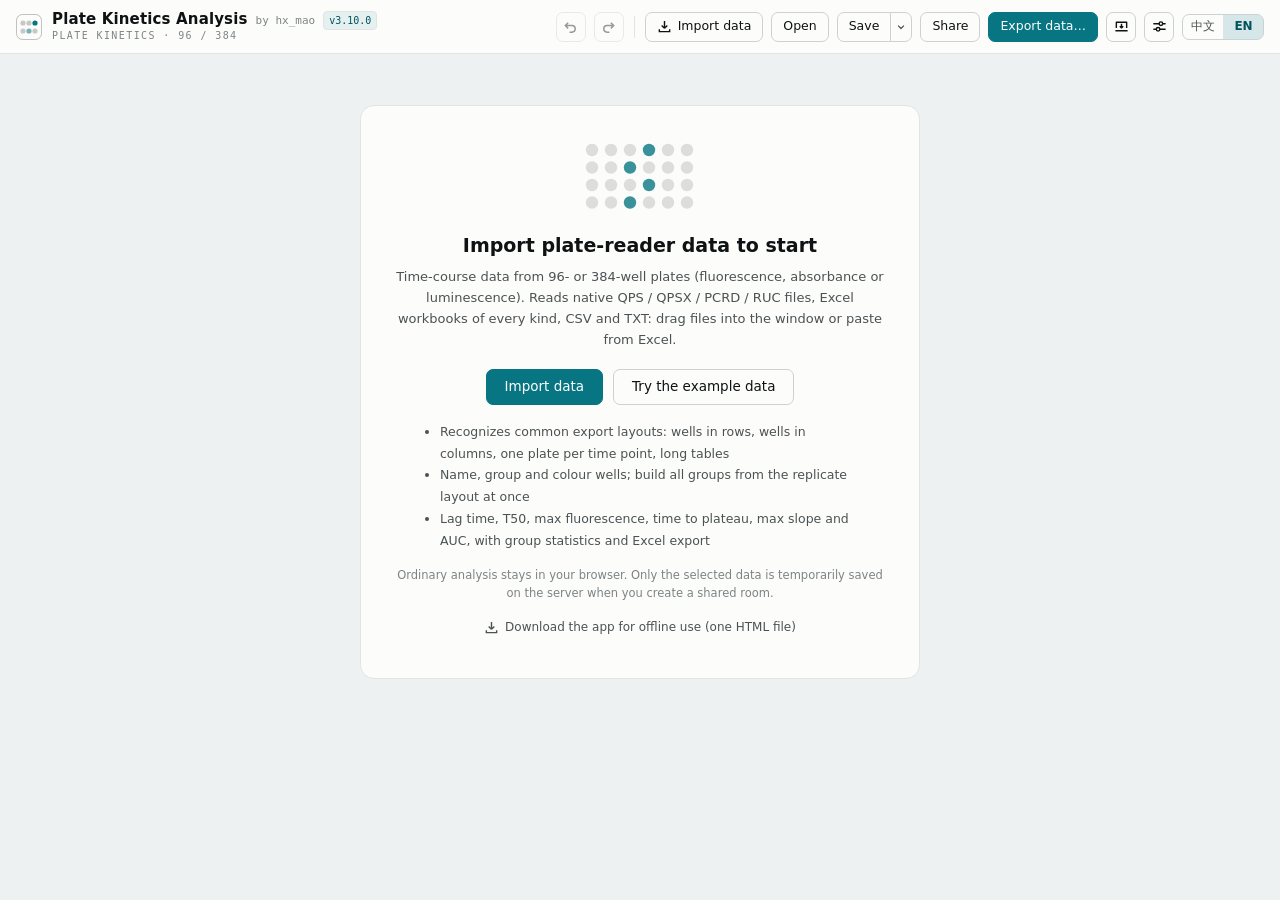
==== web/PlateKineticsAnalysis.html @ 36217855 "Grouping layers (v2.6.0 / analysis page v3.13.0) and baseRev save guard" ====
<!DOCTYPE html>
<!--
  Plate Kinetics Analysis (孔板动力学分析)
  Kinetic curves from 96- and 384-well plates (plate readers, real-time PCR instruments): import with automatic
  recognition of the table layout, naming and grouping, curve parameters, group statistics, figures and reports.
  One self-contained HTML file that runs in the browser, online or offline. The data stays on the computer unless a
  shared room is created.

  Author: hx_mao

  Layout of this file
    1. start-up script and style sheet (head)
    2. markup of the page
    3. SheetJS Community Edition 0.20.3 (Apache-2.0, licence text included), kept packed
    4. PKCore: reading files, recognizing table layouts, analysis and statistics, languages; no DOM, also usable
       from Node
    5. the application: state, drawing, dialogs, import and export, shared rooms, the page in another language

  Languages: every text of the program is written in English. Another language is a pack in LOCALES (in PKCore,
  see "languages" there); Chinese is the pack that is included. Adding a language means adding a pack.
-->
<html lang="en">
<head>
<meta charset="utf-8">
<meta name="viewport" content="width=device-width, initial-scale=1">
<meta name="description" content="Plate Kinetics Analysis: kinetic curves from 96- and 384-well plates. Import with automatic layout recognition, grouping, curve parameters, statistics, figures and reports. Runs in the browser, online or offline.">
<meta name="author" content="hx_mao">
<link rel="icon" href="data:image/svg+xml,%3Csvg xmlns='http://www.w3.org/2000/svg' viewBox='0 0 26 26'%3E%3Crect width='26' height='26' rx='6' fill='%23077682'/%3E%3Cg fill='%23fff'%3E%3Ccircle cx='7' cy='9' r='2.7' fill-opacity='.45'/%3E%3Ccircle cx='13' cy='9' r='2.7' fill-opacity='.45'/%3E%3Ccircle cx='19' cy='9' r='2.7'/%3E%3Ccircle cx='7' cy='17' r='2.7' fill-opacity='.45'/%3E%3Ccircle cx='13' cy='17' r='2.7'/%3E%3Ccircle cx='19' cy='17' r='2.7' fill-opacity='.45'/%3E%3C/g%3E%3C/svg%3E">
<title>孔板动力学分析 · v3.10.0</title>
<script>
/* A light / dark choice made in this browser is applied before the first paint (the rest lives at the end of the page). */
try { var pkUi = JSON.parse(localStorage.getItem('pk.ui.v1') || 'null'); if (pkUi && (pkUi.theme === 'light' || pkUi.theme === 'dark')) document.documentElement.setAttribute('data-theme', pkUi.theme); } catch (e) { /* storage unavailable */ }
/* English is the language of the page; another one that was chosen in this browser is put in by the script at the
   end, and a saved session is read back a moment later still. Until the page has been drawn for the first time it
   stays hidden, so that neither text in the wrong language nor an empty shell flashes by. The timer is only a safety
   net in case that script cannot run. */
(function () {
  var root = document.documentElement;
  try {
    var own = JSON.parse(localStorage.getItem('pk.prefs.v1') || 'null');
    var room = /^\/share\//.test(location.pathname) ? JSON.parse(localStorage.getItem('pk.collab.prefs.v1') || 'null') : null;
    var pick = room && room.langSet === true ? room : own;
    if (pick && pick.langSet === true && /^[a-z]{2,3}(-[A-Za-z0-9]+)*$/.test(pick.lang)) root.lang = pick.lang;
  } catch (e) { /* storage unavailable: the default applies */ }
  root.className += ' pk-wait';
  setTimeout(function () { root.className = root.className.replace(/\s*\bpk-wait\b/, ''); }, 3000);
})();
</script>
<meta name="application-version" content="v3.10.0">
<meta name="application-build" content="pk-v3-10-0-a43c85f68b2a">
<style>
:root {
  /* Layout idea: inputs on the left (plate, groups, settings), outputs on the right (curves, results).
     Accent = cyan for interactive state; data colours are separate (16 group slots in the script). */
  --plane: #eef1f1;
  --surface: #fcfcfb;
  --surface-2: #f4f6f6;
  --ink: #0e1213;
  --ink-2: #4b5254;
  --muted: #7d8486;
  --hair: #e1e4e3;
  --hair-2: #ccd2d1;
  --rule: #b9c0bf;
  --accent: #077682;
  --accent-strong: #04545d;
  --accent-ink: #ffffff;
  --accent-wash: rgba(7, 118, 130, 0.09);
  --accent-wash-2: rgba(7, 118, 130, 0.16);
  --pos: #d03b3b;
  --warn: #b26f00;
  --warn-wash: rgba(250, 178, 25, 0.16);
  --shadow: 0 8px 28px rgba(14, 18, 19, 0.14);
  --s1: #2a78d6; --s2: #eb6834; --s3: #1baf7a; --s4: #eda100;
  --s5: #e87ba4; --s6: #008300; --s7: #6250d6; --s8: #e34948;
  --grid: #e6e8e6;
  --axis: #b9bfbd;
  --font-sans: "IBM Plex Sans", system-ui, -apple-system, "Segoe UI", "PingFang SC", "Hiragino Sans GB", "Microsoft YaHei", "Noto Sans CJK SC", sans-serif;
  --font-mono: "IBM Plex Mono", ui-monospace, "SFMono-Regular", Menlo, Consolas, "PingFang SC", "Microsoft YaHei", monospace;
  color-scheme: light;
}
@media (prefers-color-scheme: dark) {
  :root:not([data-theme="light"]) {
    --plane: #0d1011;
    --surface: #171a1b;
    --surface-2: #1d2122;
    --ink: #eef0ef;
    --ink-2: #b7bdbd;
    --muted: #838a8b;
    --hair: #2a2f30;
    --hair-2: #3a4142;
    --rule: #4d5455;
    --accent: #3fb7c4;
    --accent-strong: #86d6de;
    --accent-ink: #051314;
    --accent-wash: rgba(63, 183, 196, 0.12);
    --accent-wash-2: rgba(63, 183, 196, 0.22);
    --pos: #ef6b6b;
    --warn: #fab219;
    --warn-wash: rgba(250, 178, 25, 0.12);
    --shadow: 0 10px 32px rgba(0, 0, 0, 0.5);
    --s1: #3987e5; --s2: #d95926; --s3: #199e70; --s4: #c98500;
    --s5: #d55181; --s6: #008300; --s7: #9085e9; --s8: #e66767;
    --grid: #262b2c;
    --axis: #464d4e;
    color-scheme: dark;
  }
}
:root[data-theme="dark"] {
  --plane: #0d1011;
    --surface: #171a1b;
    --surface-2: #1d2122;
    --ink: #eef0ef;
    --ink-2: #b7bdbd;
    --muted: #838a8b;
    --hair: #2a2f30;
    --hair-2: #3a4142;
    --rule: #4d5455;
    --accent: #3fb7c4;
    --accent-strong: #86d6de;
    --accent-ink: #051314;
    --accent-wash: rgba(63, 183, 196, 0.12);
    --accent-wash-2: rgba(63, 183, 196, 0.22);
    --pos: #ef6b6b;
    --warn: #fab219;
    --warn-wash: rgba(250, 178, 25, 0.12);
    --shadow: 0 10px 32px rgba(0, 0, 0, 0.5);
    --s1: #3987e5; --s2: #d95926; --s3: #199e70; --s4: #c98500;
    --s5: #d55181; --s6: #008300; --s7: #9085e9; --s8: #e66767;
    --grid: #262b2c;
    --axis: #464d4e;
    color-scheme: dark;
}

* { box-sizing: border-box; }
html, body { margin: 0; height: 100%; }
body {
  background: var(--plane);
  color: var(--ink);
  font: 13px/1.45 var(--font-sans);
  -webkit-font-smoothing: antialiased;
}
button, input, select, textarea { font: inherit; color: inherit; }
h1, h2, h3 { text-wrap: balance; }
.mono { font-family: var(--font-mono); }
[hidden] { display: none !important; }

/* ---------- top bar ---------- */
.topbar {
  position: sticky; top: 0; z-index: 30;
  display: flex; align-items: center; gap: 14px;
  height: 54px; padding: 0 16px;
  background: var(--surface);
  border-bottom: 1px solid var(--hair);
}
.brand { display: flex; align-items: center; gap: 10px; flex: none; max-width: 100%; }
.brand .mark { width: 26px; height: 26px; }
.brand-copy { min-width: 0; }
.brand-name { display: flex; align-items: baseline; flex-wrap: wrap; gap: 4px 8px; font-size: 15px; font-weight: 600; letter-spacing: 0.01em; line-height: 1.1; }
.brand-author { font: 400 11px/1.2 var(--font-mono); color: var(--muted); letter-spacing: 0; white-space: nowrap; }
.brand-sub { font: 500 10px/1.2 var(--font-mono); color: var(--muted); letter-spacing: 0.14em; }
.ds-tabs { flex: 1; min-width: 0; display: flex; gap: 6px; overflow-x: auto; scrollbar-width: thin; padding: 2px 0; }
.ds-tab {
  flex: 0 1 auto; display: inline-flex; align-items: center; gap: 8px;
  height: 32px; padding: 0 6px 0 11px; min-width: 104px; max-width: 280px;
  border: 1px solid var(--hair); border-radius: 8px; background: var(--surface-2);
  cursor: pointer; font-size: 12.5px; color: var(--ink-2);
}
.ds-tab:hover { border-color: var(--hair-2); color: var(--ink); }
.ds-tab.on { background: var(--accent-wash); border-color: var(--accent); color: var(--ink); }
.ds-tab .nm { flex: 1 1 auto; min-width: 0; overflow: hidden; text-overflow: ellipsis; white-space: nowrap; }
/* tabs that do not fit at their full width show the name only (fitTabs() measures them) */
.ds-tabs.measure .ds-tab { flex: none; }
.ds-tabs.tight .meta, .ds-tabs.tight .demo { display: none; }
.ds-tab .meta { flex: none; font: 11px var(--font-mono); color: var(--muted); white-space: nowrap; }
.ds-tab .x { flex: none; width: 22px; height: 22px; border: 0; border-radius: 5px; background: transparent; color: var(--muted); cursor: pointer; display: grid; place-items: center; }
.ds-tab .x:hover { background: var(--hair); color: var(--ink); }
.ds-tab .demo { flex: none; font-size: 10.5px; padding: 0 6px; border-radius: 999px; border: 1px solid var(--hair-2); color: var(--ink-2); white-space: nowrap; }
/* a dataset's menu (the ⋯ of the dataset in front, or a right-click on any dataset), and the dialog of "Splice…" */
.ds-tab .mb { flex: none; width: 22px; height: 22px; margin: 0 -4px; border: 0; border-radius: 5px; background: transparent; color: var(--muted); cursor: pointer; display: grid; place-items: center; }
.ds-tab .mb:hover { background: var(--hair); color: var(--ink); }
.ds-tab .mb svg { width: 14px; height: 14px; }
.ds-tab .demo.spl { border-style: dashed; }
.pop.ds-menu { width: 240px; padding: 5px; }
.pop.ds-menu .mi { display: block; width: 100%; padding: 7px 10px; border: 0; border-radius: 6px; background: transparent; color: var(--ink); font: inherit; font-size: 13px; text-align: left; cursor: pointer; }
.pop.ds-menu .mi:hover:not(:disabled), .pop.ds-menu .mi:focus-visible { background: var(--surface-2); }
.pop.ds-menu .mi:disabled { color: var(--muted); cursor: default; }
.pop.ds-menu .mi-note { margin: 0 10px 6px; line-height: 1.45; }
.sp-msg { margin: 14px 0 0; padding: 8px 10px; border-radius: 8px; border: 1px solid var(--hair-2); font-size: 12.5px; line-height: 1.5; color: var(--ink-2); }
.sp-msg:empty { display: none; }
.sp-msg.warn { border-color: var(--warn); background: var(--warn-wash); color: var(--ink); }
.sp-msg .btn { margin-top: 8px; }
.sp-msg .sp-warn { margin-bottom: 6px; font-weight: 600; }
.ds-tab .demo.spl.stale { border-color: var(--warn); }
/* "Save project" with its arrow ("Save as…"), and the project's name in the top bar */
.save-split { display: inline-flex; flex: none; }
.save-split #btnSave { border-top-right-radius: 0; border-bottom-right-radius: 0; }
.save-split .save-more { width: 22px; padding: 0; margin-left: -1px; border-top-left-radius: 0; border-bottom-left-radius: 0; color: var(--ink-2); }
.save-split .save-more svg { width: 12px; height: 12px; }
.save-split #btnSave[hidden] + .save-more { display: none; }
.pop.save-menu .mi { display: flex; align-items: baseline; gap: 14px; }
.pop.save-menu .kb { margin-left: auto; font: 11px var(--font-mono); color: var(--muted); }
.proj-name { flex: 0 1 auto; min-width: 0; max-width: min(280px, 30vw); display: flex; align-items: baseline; gap: 5px; font-size: 12.5px; color: var(--ink-2); white-space: nowrap; }
.proj-name .nm { overflow: hidden; text-overflow: ellipsis; }
.proj-name .dot { flex: none; color: var(--warn); font-size: 11px; }
.proj-name.dirty .nm { color: var(--ink); }
/* grouping sets: the parts a copy takes; plate layouts: the "Layouts" menu and its dialogs */
.pop.set-pop { width: 310px; }
.set-lab { margin: 10px 0 6px; font-size: 12px; color: var(--muted); }
.set-parts { display: flex; flex-wrap: wrap; gap: 6px 14px; margin: 0 0 10px; }
.cs-list { display: grid; gap: 7px; max-height: 260px; overflow: auto; margin: 12px 0 2px; padding: 9px 11px; border: 1px solid var(--hair); border-radius: 8px; }
.cs-list .chk { white-space: normal; }
.cs-list .chk.off { color: var(--muted); cursor: default; }
.btn .dd { width: 11px; height: 11px; margin: 0 -2px 0 4px; vertical-align: -1px; }
.pop.lay-menu { width: 280px; padding: 5px; }
.pop.lay-menu .mi { display: flex; align-items: baseline; gap: 8px; width: 100%; padding: 7px 10px; border: 0; border-radius: 6px; background: transparent; color: var(--ink); font: inherit; font-size: 13px; text-align: left; cursor: pointer; }
.pop.lay-menu .mi:hover:not(:disabled), .pop.lay-menu .mi:focus-visible { background: var(--surface-2); }
.pop.lay-menu .mi:disabled { color: var(--muted); cursor: default; }
.pop.lay-menu .lm-arr { margin-left: auto; color: var(--muted); }
.pop.lay-menu .lm-back { font-weight: 600; color: var(--ink-2); }
.pop.lay-menu .lm-list { max-height: 320px; overflow: auto; }
.pop.lay-menu .lm-item { flex-direction: column; align-items: stretch; gap: 1px; }
.pop.lay-menu .lm-item .nm { overflow-wrap: anywhere; }
.pop.lay-menu .lm-item .hint { font-size: 11px; }
.pop.lay-menu .lm-item.off, .pop.lay-menu .lm-item.off .nm { color: var(--muted); }
.pop.lay-menu .mi-note { margin: 4px 10px 6px; line-height: 1.45; }
.pop.lay-menu .lm-sep { border-top: 1px solid var(--hair); margin: 4px 6px; }
.lm-top { display: flex; align-items: center; gap: 8px; flex-wrap: wrap; margin-bottom: 12px; }
.lm-rows { display: grid; gap: 6px; }
.lm-row { display: flex; align-items: center; gap: 8px; flex-wrap: wrap; padding: 7px 10px; border: 1px solid var(--hair); border-radius: 8px; }
.lm-row .nm { font-weight: 600; min-width: 0; overflow-wrap: anywhere; }
.lm-row .hint { flex: 1 1 220px; }
.lm-row input { flex: 1 1 220px; min-width: 0; }
.lay-save .lab { display: block; margin-bottom: 5px; color: var(--ink-2); }
.lay-save input[type=text] { width: 100%; box-sizing: border-box; }
.set-parts .chk.off { color: var(--muted); cursor: default; }
.minigrid.lay-grid { margin-top: 4px; gap: 0; }
.minigrid.lay-grid > div:not(.h) { border: 1px solid var(--surface); border-radius: 0; }
.lay-grid .ex { text-decoration: line-through; color: var(--muted); }
/* grouping layers ("Expand" | "Stack"): the row of layers, the small squares and the names in the wells, the layers
   beside the plate and the key under it, the group list by the active layer, the tools of the chart, the cross table */
:root { --hatch: var(--hair-2); }
@media (prefers-color-scheme: dark) { :root:not([data-theme="light"]) { --hatch: var(--rule); } }
:root[data-theme="dark"] { --hatch: var(--rule); }
.well.excl::after { background: repeating-linear-gradient(135deg, transparent 0 4px, var(--hatch) 4px 5px); }
.gsets.layers .gset { max-width: 130px; }
.gsets.layers .gset.new { border-style: dashed; }
.gset.add.plus { width: 28px; padding: 0; display: inline-grid; place-items: center; }
.gset.add.plus svg { width: 14px; height: 14px; }
.gset.add.plus:disabled { opacity: 0.45; cursor: default; }
.gsets.layers .more { color: var(--muted); }
.gsets.layers .more svg { width: 14px; height: 14px; }
.gsets.layers .vseg button { padding: 0 13px; }
.gsets.layers .vseg button:disabled { opacity: 0.42; cursor: not-allowed; background: transparent; color: var(--ink-2); }
.dimref { color: var(--ink-2); }
.newg select.ng-to { height: 26px; max-width: 150px; padding: 0 4px; margin-right: 4px; font-size: 12px; }
.well .wl .wn.sn { color: var(--muted); }
.pop.layer-pop { width: 300px; }
.opts .chk.off { color: var(--muted); cursor: default; }
.pop.layer-menu { width: 340px; }
.pop .dp-note { margin: 0 0 10px; line-height: 1.5; }
.pop .dp-acts { display: grid; gap: 6px; }
.pop .dp-acts .btn { justify-content: flex-start; height: 30px; }
.vq { display: inline-block; flex: none; width: 10px; height: 10px; border-radius: 2.5px; background: var(--c); vertical-align: -1px; }
.vq.m-h { background: transparent; box-shadow: inset 0 0 0 1.5px var(--c); }
.vq.m-half { background: linear-gradient(135deg, var(--c) 0 50%, transparent 50%); box-shadow: inset 0 0 0 1.2px var(--c); }
.vq.m-dot { background: radial-gradient(circle, var(--c) 0 1.6px, transparent 2.1px); box-shadow: inset 0 0 0 1.2px var(--c); }
.sqs { display: inline-flex; align-items: center; gap: 3px; }
.newsw.mk { background: var(--surface); box-shadow: inset 0 0 0 1px var(--hair-2); }
.newsw.mk .vq { width: 11px; height: 11px; }
.newg .pal-n { margin: 0 0 0 4px; }
.swgrid .sw.mk { display: grid; place-items: center; background: var(--surface); }
.gsw.m-h { background: transparent; border-color: transparent; box-shadow: inset 0 0 0 2px var(--c); }
.gsw.m-half { background: linear-gradient(135deg, var(--c) 0 50%, transparent 50%); border-color: transparent; box-shadow: inset 0 0 0 1.5px var(--c); }
.gsw.m-dot { background: radial-gradient(circle, var(--c) 0 3px, transparent 3.6px); border-color: transparent; box-shadow: inset 0 0 0 1.5px var(--c); }
.gsw.none { background: transparent; border: 1px dashed var(--rule); cursor: default; }
.well.gc.m-h::before { background: transparent; box-shadow: inset 0 0 0 1px var(--gc), 0 1px 0 var(--surface); }
.well.gc.m-half::before { background: repeating-linear-gradient(90deg, var(--gc) 0 4px, transparent 4px 7px); }
.well.gc.m-dot::before { background: radial-gradient(circle, var(--gc) 0 1.3px, transparent 1.7px) 0 50% / 5px 5px repeat-x; }
.plate-wrap { isolation: isolate; }
.plate.stack .well svg { opacity: 0.3; }
.plate.stack.p384 .well svg { opacity: 0.55; }
.plate.stack .well.excl svg { opacity: 0.16; }
.well .wsq { position: absolute; top: 8px; right: 4px; z-index: 2; display: flex; gap: 3px; pointer-events: none; }
.well .wsq .vq { width: 6px; height: 6px; border-radius: 1.5px; box-shadow: 0 0 0 1px var(--surface); }
.well .wsq .vq.m-h { background: var(--surface); box-shadow: inset 0 0 0 1px var(--c), 0 0 0 1px var(--surface); }
.well .wsq .vq.m-half { background: linear-gradient(135deg, var(--c) 0 50%, var(--surface) 50%); box-shadow: inset 0 0 0 1px var(--c), 0 0 0 1px var(--surface); }
.well .wsq .vq.m-dot { background: radial-gradient(circle, var(--c) 0 1px, var(--surface) 1.4px); box-shadow: inset 0 0 0 1px var(--c), 0 0 0 1px var(--surface); }
.plate.p384 .well .wsq { top: 5px; right: 2px; gap: 2px; }
.plate.p384 .well .wsq .vq { width: 4px; height: 4px; border-radius: 1px; }
.plate.p384.sqsm .well .wsq { right: 1px; gap: 1px; }
.plate.p384.sqsm .well .wsq .vq { width: 3px; height: 3px; border-radius: 0.5px; }
.plate.sqe .well .wsq { top: 0.5px; right: 3px; gap: 2px; }
.plate.sqe .well .wsq .vq { width: 4px; height: 4px; border-radius: 1px; }
.well .wsq .vq.e { background: transparent; box-shadow: inset 0 0 0 1px var(--rule); }
.plate.sqe .well .wsq .vq.e { background: var(--surface); box-shadow: inset 0 0 0 1px var(--rule), 0 0 0 1px var(--surface); }
.plate.sq-0 .well .wsq,
.plate.sq-1 .wsq .p1, .plate.sq-1 .wsq .p2, .plate.sq-1 .wsq .p3, .plate.sq-1 .wsq .p4,
.plate.sq-2 .wsq .p2, .plate.sq-2 .wsq .p3, .plate.sq-2 .wsq .p4,
.plate.sq-3 .wsq .p3, .plate.sq-3 .wsq .p4,
.plate.sq-4 .wsq .p4 { display: none; }
.plate.stack .well.nodata.gx { border-color: var(--gx); }
.well.excl .wsq { opacity: 0.35; }
.well .wnm { position: absolute; left: 4px; right: 3px; top: 7px; z-index: 1; display: flex; flex-direction: column; min-width: 0; pointer-events: none; }
.well .wnm b { display: block; height: 12px; font: 600 10.5px/12px var(--font-sans); color: var(--ink); overflow: hidden; text-overflow: ellipsis; white-space: nowrap; }
.well .wnm.q b { margin-right: var(--sqw, 0px); }
.well .wnm b.sn { font-weight: 400; color: var(--muted); }
.well .wnm span { display: block; font: 400 10px/11px var(--font-sans); color: var(--ink-2); overflow: hidden; text-overflow: ellipsis; white-space: nowrap; }
.plate.nm-1 .well .wnm span, .plate.nm-0 .well .wnm, .plate.p384 .well .wnm, .well.excl .wnm span { display: none; }
.well .wnm b.w2 { display: -webkit-box; height: auto; max-height: 24px; white-space: normal; word-break: break-all; -webkit-line-clamp: 2; -webkit-box-orient: vertical; }
.plate.nm-1 .well .wnm b.w2 { max-height: 12px; -webkit-line-clamp: 1; }
.plate.stack .well .wnm.n2 { top: 5.5px; }
.plate.stack .well .wnm b.t2 { display: -webkit-box; height: auto; max-height: none; white-space: normal; word-break: normal; overflow-wrap: anywhere; text-wrap: balance; -webkit-line-clamp: 2; -webkit-box-orient: vertical; }
.well .wl.lx.nr, .plate.pu .well .wl.lx { right: 3px; }
.well .wl.lx.noid .wid { display: none; }
.well .wl.lx .wn.t2 { text-shadow: 0 0 2px var(--surface), 0 0 1px var(--surface); }
.well .wl.lx .wn.t2 > span { display: block; }
/* ("Call", a name not whole beside the "+" of a positive well - fitExpand: every "+" up in a notch cut into the colour bar
   at the top right, every label the width of its well) */
.plate.pu .well .wcall { top: 0; right: 4px; z-index: 2; width: 8px; height: 6px; font: 700 9px/6px var(--font-mono); text-align: center; background: var(--surface); border-radius: 0 0 2px 2px; }
.card-head h2 .count .hp { white-space: nowrap; }
.card-head.hc2 h2 .count, .card-head.hcf h2 .count { white-space: normal; line-height: 1.3; }
.card-head.hcf h2 { flex-basis: 100%; }
.plate.frall { --gap: 6px; }
.plate.p384.frall { --gap: 3px; }
.plate.mrow { grid-template-columns: fit-content(var(--rmw)) 20px repeat(var(--cols), minmax(0, 1fr)); }
.plate.p384.mrow { grid-template-columns: fit-content(var(--rmw)) 16px repeat(var(--cols), minmax(0, 1fr)); }
.plate .mg { display: flex; align-items: center; justify-content: flex-end; gap: 4px; min-width: 0; padding: 0 4px 0 2px; font: 400 10px/1.1 var(--font-sans); color: var(--ink-2); white-space: nowrap; overflow: hidden; cursor: default; }
.plate .mg.run { margin: 2px 3px 2px 0; padding-right: 3px; border-right: 1px solid var(--rule); }
.plate .mgh { display: flex; align-items: flex-end; justify-content: flex-end; min-width: 0; padding: 0 4px 2px 2px; font: 600 10px/1.1 var(--font-sans); color: var(--ink-2); white-space: nowrap; overflow: hidden; }
.plate .mgh.top { justify-content: flex-start; padding: 0 0 1px calc(20px + var(--gap)); }
.plate.p384 .mgh.top { padding-left: calc(16px + var(--gap)); }
.plate .mg > span, .plate .mgb > span, .plate .mgh > span { min-width: 0; overflow: hidden; text-overflow: ellipsis; }
.plate .mg .vq, .plate .mgb .vq { width: 8px; height: 8px; border-radius: 2px; }
.plate .mgb .vq { margin-top: 1.5px; }
.plate .mgb { position: relative; display: flex; justify-content: center; align-items: flex-start; gap: 3px; min-width: 0; height: 16px; padding: 0 3px; font: 400 10px/11px var(--font-sans); color: var(--ink-2); white-space: nowrap; overflow: hidden; cursor: default; }
.plate .mgb::after { content: ""; position: absolute; left: 3px; right: 3px; bottom: 1px; height: 3px; border: 1px solid var(--rule); border-bottom: 0; border-radius: 2px 2px 0 0; }
.plate .mgb.e::after { display: none; }
.plate .mg[data-hids]:hover, .plate .mgb[data-hids]:hover { color: var(--accent-strong); }
.plate.p384 .mg, .plate.p384 .mgb { font-size: 9px; }
.plate.p384 .mg .vq, .plate.p384 .mgb .vq { width: 7px; height: 7px; }
.plate.p384 .mgh { font-size: 9px; padding-right: 3px; }
.plate-foot .lnote { color: var(--ink-2); }
.plate-foot .lkey { flex: 1 1 100%; }
.lkey { display: grid; grid-template-columns: max-content max-content minmax(0, 1fr); gap: 6px 10px; align-items: center; margin-top: 2px; padding: 8px 2px 2px; border-top: 1px solid var(--hair); }
.lkey .lk-h { grid-column: 1 / -1; font-size: 12px; color: var(--ink-2); }
.lkey .lk-h .hint { font-size: 12px; }
.lkey .lk-g { display: inline-grid; color: var(--ink-2); }
.lkey .lk-g.on { color: var(--accent); }
.lkey .lk-g svg { display: block; width: 20px; height: 15px; }
.lkey .lk-n { display: inline-flex; align-items: baseline; gap: 6px; font-size: 12px; color: var(--ink-2); white-space: nowrap; }
.lkey .lk-n b { font-weight: 600; color: var(--ink); }
.lkey .lk-n .where { font-size: 11px; color: var(--muted); }
.lkey [data-lk] { cursor: pointer; }
.lkey .lk-n[data-lk] { border-radius: 4px; }
.lkey .lk-n[data-lk]:hover b, .lkey .lk-g[data-lk]:hover + .lk-n b { color: var(--accent-strong); text-decoration: underline; text-underline-offset: 2px; }
.lkey .lk-g[data-lk]:hover { color: var(--ink); }
.lkey .lk-n[data-lk]:focus-visible { outline: 2px solid var(--accent); outline-offset: 2px; }
.lkey .lk-v { display: flex; flex-wrap: wrap; gap: 2px 8px; min-width: 0; }
.lgw { display: inline-flex; align-items: center; gap: 5px; padding: 1px 4px; margin: 0 -1px; border-radius: 4px; color: var(--ink-2); font-size: 12px; white-space: nowrap; cursor: default; }
.lgw:hover { background: var(--surface-2); color: var(--ink); }
.lgw .vq { width: 11px; height: 11px; }
.lgw .n { font: 11px var(--font-mono); color: var(--muted); }
.lgw.none .vq { background: transparent; box-shadow: inset 0 0 0 1px var(--rule); }
.plate-foot .hint-r { margin-left: auto; }
.frk { display: inline-flex; align-items: center; gap: 5px; color: var(--ink-2); white-space: nowrap; }
.frk svg { display: block; width: 24px; height: 8px; }
.glist.segd .grow { grid-template-columns: 14px 16px 22px minmax(5.5em, 1fr) minmax(0, max-content) auto; padding-left: 8px; border-top: 0; }
.gseg + .gseg { border-top: 1px solid var(--hair); }
.gcar { width: 14px; height: 22px; padding: 0; border: 0; border-radius: 4px; background: transparent; color: var(--muted); cursor: pointer; display: grid; place-items: center; }
.gcar:hover { color: var(--ink); background: var(--surface); }
.gcar svg { width: 12px; height: 12px; transform: rotate(-90deg); transition: transform 0.12s; }
.gseg.open .gcar svg { transform: none; }
@media (prefers-reduced-motion: reduce) { .gcar svg { transition: none; } }
.gsub { display: none; padding-bottom: 5px; }
.gseg.open .gsub { display: block; }
.grow.gsr { min-height: 27px; padding-top: 1px; padding-bottom: 1px; }
.glist.segd .grow.gsr { grid-template-columns: 14px 16px minmax(22px, max-content) minmax(5.5em, 1fr) minmax(0, max-content) auto; }
.grow.gsr .sqs { justify-self: start; }
.sqs .vq.e, .lk-v .vq.e { background: transparent; box-shadow: inset 0 0 0 1px var(--rule); }
.grow.gsr .cname { font-size: 12.5px; color: var(--ink-2); }
.grow.gsr .gmeta { font-size: 11px; }
.grow.gsr:hover .cname { color: var(--ink); }
.cname { min-width: 0; padding: 0 6px; font-size: 13px; color: var(--ink); overflow: hidden; text-overflow: ellipsis; white-space: nowrap; }
.cname.un { color: var(--muted); }
.gempty-2 { padding-top: 0; }
.xsw { width: 13px; height: 13px; flex: none; border-radius: 3px; border: 1px solid var(--hair-2); background: repeating-linear-gradient(135deg, transparent 0 3px, var(--rule) 3px 4px); }
.xrow { display: flex; align-items: center; gap: 8px; padding: 6px 12px 6px 14px; border-bottom: 1px solid var(--hair); background: var(--surface-2); font-size: 12px; color: var(--ink-2); }
.xrow b { font-weight: 600; color: var(--ink); }
.xrow .ids { font: 11.5px var(--font-mono); color: var(--muted); overflow: hidden; text-overflow: ellipsis; white-space: nowrap; min-width: 0; }
.xrow .btn { margin-left: auto; }
.ly-tools { display: flex; flex-wrap: wrap; align-items: center; gap: 8px 10px; padding: 8px 14px; border-bottom: 1px solid var(--hair); }
.ly-tools[hidden] { display: none; }
.ly-tools .vsep { width: 1px; height: 18px; background: var(--hair); margin: 0 2px; }
.ly-tools .fgrp { display: inline-flex; align-items: center; gap: 6px; }
.ly-tools .seg button { display: inline-flex; align-items: center; gap: 5px; }
.ly-tools .seg .vq { width: 9px; height: 9px; }
.ly-tools .chk { gap: 5px; }
.facets { display: grid; grid-template-columns: repeat(var(--fc), minmax(0, 1fr)); gap: 4px 12px; padding-top: 4px; }
.facets svg { display: block; width: 100%; height: auto; }
table.data.xt th { text-align: center; cursor: default; }
table.data.xt th.txt { text-align: left; }
table.data.xt th .sw { display: inline-block; width: 10px; height: 10px; margin-right: 6px; border-radius: 3px; background: var(--c); vertical-align: -1px; }
table.data.xt td { --r: 0; text-align: center; vertical-align: top; padding: 6px 8px; border-left: 1px solid var(--hair); background: color-mix(in srgb, var(--pos) calc(var(--r) * 20%), var(--surface)); }
table.data.xt tbody tr { cursor: default; }
table.data.xt tbody tr:hover td { background: color-mix(in srgb, var(--pos) calc(var(--r) * 20%), var(--surface)); }
table.data.xt td[data-ids] { cursor: pointer; }
table.data.xt td.rh { border-left: 0; vertical-align: middle; background: var(--surface-2); }
table.data.xt td.na { background: var(--surface); }
.xc-m { font: 600 12px var(--font-mono); color: var(--ink); white-space: nowrap; }
.xc-m .lag { font-weight: 400; color: var(--ink-2); }
.xc-s { display: flex; justify-content: center; align-items: center; gap: 4px; font: 11px/1.5 var(--font-mono); color: var(--ink-2); white-space: nowrap; }
.xc-s .vq { width: 8px; height: 8px; }
.xc-s .r { font-family: var(--font-sans); color: var(--muted); }
table.data td .sqs { margin-right: 7px; vertical-align: -1px; }
table.data td .sqs .vq { width: 9px; height: 9px; }
.tip .kv .vq { width: 9px; height: 9px; margin-right: 5px; vertical-align: -1px; }
.tip .kv span.a { color: var(--accent-strong); font-weight: 600; }
.top-actions { display: flex; gap: 8px; flex: none; align-items: center; }
/* labels of the bar: the full wording in a wide window, otherwise the short wording or the icon alone, so that the
   dataset tabs keep their place */
.top-actions .l-wide { display: none; }
.top-actions .btn.fold { width: 30px; padding: 0; }
@media (min-width: 1600px) {
  .top-actions .l-wide { display: inline; }
  .top-actions .l-narrow { display: none; }
  .top-actions .btn.fold { width: auto; padding: 0 11px; }
}
@media (min-width: 1400px) {          /* Chinese labels are shorter and fit earlier */
  :root:lang(zh) .top-actions .l-wide { display: inline; }
  :root:lang(zh) .top-actions .l-narrow { display: none; }
  :root:lang(zh) .top-actions .btn.fold { width: auto; padding: 0 11px; }
}
.top-sep { width: 1px; height: 22px; background: var(--hair); margin: 0 2px; }
.seg.lang button { min-width: 40px; }

.notice {
  display: flex; align-items: center; gap: 12px; flex-wrap: wrap;
  margin: 12px 14px 0; padding: 9px 14px;
  border: 1px solid var(--hair); border-left: 3px solid var(--accent);
  border-radius: 8px; background: var(--surface); color: var(--ink-2);
}
.notice b { color: var(--ink); font-weight: 600; }
.notice.warn { border-left-color: #fab219; background: var(--warn-wash); }

/* ---------- layout ---------- */
.workspace {
  display: grid; grid-template-columns: minmax(540px, 680px) minmax(0, 1fr);
  gap: 14px; padding: 14px; align-items: start;
}
.col { display: flex; flex-direction: column; gap: 14px; min-width: 0; }
@media (max-width: 1180px) {
  .workspace { grid-template-columns: minmax(0, 1fr); }
  /* the action buttons no longer fit beside the dataset tabs: let the bar grow and the buttons wrap */
  .topbar { height: auto; min-height: 54px; flex-wrap: wrap; padding: 8px 16px; row-gap: 8px; }
  .ds-tabs { order: 3; flex-basis: 100%; }
  .ds-tabs:empty { display: none; }
  .top-actions { flex: 1 1 auto; flex-wrap: wrap; justify-content: flex-end; min-width: 0; gap: 6px; }
  .top-sep { display: none; }
}
@media (max-width: 720px) {
  .topbar { position: static; padding: 8px 12px; }
  .top-actions { flex-basis: 100%; justify-content: flex-start; gap: 6px; }
  .top-sep { display: none; }
  .workspace { padding: 10px; }
}

.card { background: var(--surface); border: 1px solid var(--hair); border-radius: 11px; min-width: 0; }
.card-head {
  display: flex; align-items: center; gap: 8px; flex-wrap: wrap;
  min-height: 46px; padding: 8px 12px 8px 14px; border-bottom: 1px solid var(--hair);
}
/* the title keeps its width; the note after it gives way (with an ellipsis) before the buttons wrap onto a second row */
.card-head h2 { margin: 0; font-size: 13.5px; font-weight: 600; display: flex; align-items: baseline; gap: 8px; flex: 1000 1 120px; min-width: 0; white-space: nowrap; }
.card-head h2 .count { min-width: 0; overflow: hidden; text-overflow: ellipsis; }
.count { font: 400 11.5px var(--font-mono); color: var(--muted); }
.spacer { flex: 1; }
.card-body { padding: 12px 14px; }

/* ---------- controls ---------- */
.btn {
  display: inline-flex; align-items: center; justify-content: center; gap: 6px;
  height: 30px; padding: 0 11px; border: 1px solid var(--hair-2); border-radius: 7px;
  background: var(--surface); color: var(--ink); font-size: 12.5px; cursor: pointer; white-space: nowrap;
}
.btn:hover { background: var(--surface-2); border-color: var(--rule); }
.btn.primary { background: var(--accent); border-color: var(--accent); color: var(--accent-ink); font-weight: 500; }
.btn.primary:hover { background: var(--accent-strong); border-color: var(--accent-strong); }
.btn.ghost { border-color: transparent; background: transparent; color: var(--ink-2); }
.btn.ghost:hover { background: var(--surface-2); color: var(--ink); }
.btn.sm { height: 26px; padding: 0 9px; font-size: 12px; }
.btn.icon { width: 30px; padding: 0; }
.btn.sm.icon { width: 26px; }
.btn:disabled { opacity: 0.42; cursor: not-allowed; }
.btn svg { width: 15px; height: 15px; }
:focus-visible { outline: 2px solid var(--accent); outline-offset: 1px; }
input[type="text"], input[type="number"], select, textarea {
  height: 28px; padding: 0 8px; border: 1px solid var(--hair-2); border-radius: 6px;
  background: var(--surface); color: var(--ink); font-size: 12.5px; min-width: 0;
}
textarea { height: auto; padding: 8px; font: 12px/1.45 var(--font-mono); resize: vertical; width: 100%; }
select { padding-right: 4px; }
input[type="number"] { width: 76px; font-family: var(--font-mono); }
input[type="color"] { width: 30px; height: 28px; padding: 2px; border: 1px solid var(--hair-2); border-radius: 6px; background: var(--surface); cursor: pointer; }
input[type="checkbox"], input[type="radio"] { accent-color: var(--accent); margin: 0; }
.chk { display: inline-flex; align-items: center; gap: 6px; cursor: pointer; color: var(--ink-2); white-space: nowrap; }
.chk:hover { color: var(--ink); }
.lbl { display: inline-flex; align-items: center; gap: 6px; color: var(--ink-2); white-space: nowrap; }
.seg { display: inline-flex; border: 1px solid var(--hair-2); border-radius: 7px; overflow: hidden; background: var(--surface); flex: none; }
.seg button { border: 0; background: transparent; height: 28px; padding: 0 10px; font-size: 12px; color: var(--ink-2); cursor: pointer; }
.seg button + button { border-left: 1px solid var(--hair); }
.seg button:hover { color: var(--ink); background: var(--surface-2); }
.seg button.on { background: var(--accent-wash-2); color: var(--accent-strong); font-weight: 600; }
.seg.sm button { height: 24px; padding: 0 8px; }
.hint { color: var(--muted); font-size: 11.5px; }
.unit { color: var(--muted); font: 11.5px var(--font-mono); }
.dim { color: var(--muted); }

/* ---------- plate ---------- */
.plate-wrap {
  background: var(--surface-2); border: 1px solid var(--hair); border-radius: 14px;
  padding: 8px 10px 10px 4px; position: relative;
}
.plate {
  display: grid; grid-template-columns: 20px repeat(var(--cols), minmax(0, 1fr));
  gap: var(--gap); user-select: none; -webkit-user-select: none; touch-action: none;
  --gap: 4px; --ar: 1.16; --wr: 7px;
}
.plate.p384 { --gap: 2px; --ar: 1.02; --wr: 3px; grid-template-columns: 16px repeat(var(--cols), minmax(0, 1fr)); }
.plate:focus-visible { outline-offset: 4px; border-radius: 6px; }
.plate .hd {
  display: flex; align-items: center; justify-content: center;
  font: 500 10.5px var(--font-mono); color: var(--muted); border-radius: 4px; cursor: pointer; min-height: 16px;
}
.plate.p384 .hd { font-size: 8.5px; }
.plate .hd:hover { color: var(--accent-strong); background: var(--accent-wash); }
.plate .corner { cursor: pointer; }
.well {
  position: relative; aspect-ratio: var(--ar); min-width: 0;
  background: var(--wbg, var(--surface)); border: 1px solid var(--wbd, var(--hair));
  border-radius: var(--wr); overflow: hidden; cursor: cell;
}
.well:hover, .well.hov { border-color: var(--ink-2); }
.well.sel { outline: 2px solid var(--accent); outline-offset: 1px; z-index: 1; }
.well.link {
  z-index: 4; outline: 3px solid var(--hc, var(--accent)); outline-offset: 2px; transform: scale(1.14);
  box-shadow: 0 0 0 7px color-mix(in srgb, var(--hc, var(--accent)) 30%, transparent), 0 6px 14px rgba(0, 0, 0, 0.28);
  transition: transform 0.1s ease-out;
}
.plate.p384 .well.link { outline-width: 2px; outline-offset: 1px; transform: scale(1.3); }
.plate .hd.link { background: var(--accent); color: var(--accent-ink); font-weight: 700; }
@media (prefers-reduced-motion: reduce) { .well.link { transition: none; } }
.plate.p384 .well.sel { outline-width: 1.5px; outline-offset: 0; }
.well.cur { box-shadow: inset 0 0 0 1px var(--ink); }
.well.nodata { background: transparent; border-style: dashed; border-color: var(--hair-2); }
.well.excl::after {
  content: ""; position: absolute; inset: 0; pointer-events: none;
  background: repeating-linear-gradient(135deg, transparent 0 4px, var(--hair-2) 4px 5px);
}
.well.excl svg { opacity: 0.35; }
.well svg { position: absolute; inset: 0; width: 100%; height: 100%; display: block; }
.well.gc::before { content: ""; position: absolute; left: 0; right: 0; top: 0; height: 5px; background: var(--gc); z-index: 1; box-shadow: 0 1px 0 var(--surface); }
.plate.p384 .well.gc::before { height: 3px; }
.well .wid { position: absolute; top: 6px; left: 4px; font: 500 9px/1.2 var(--font-mono); color: var(--muted); }
.well .wn { position: absolute; left: 4px; right: 3px; bottom: 1px; font-size: 9.5px; line-height: 1.25; color: var(--ink-2); white-space: nowrap; overflow: hidden; text-overflow: ellipsis; }
.well .wv { position: absolute; inset: 0; display: grid; place-items: center; font: 500 10.5px var(--font-mono); }
.well .wcall { position: absolute; right: 3px; top: 0; font: 600 10px var(--font-mono); color: var(--pos); }
.plate.p384 .well .wid, .plate.p384 .well .wn, .plate.p384 .well .wv, .plate.p384 .well .wcall { display: none; }
/* 384 wells as a heat map: the value is written into the well while the wells are wide enough for it (fitPlate) */
.plate.p384.vals .well .wv { display: grid; font: 600 var(--wv, 8px)/1 var(--font-sans); font-variant-numeric: tabular-nums; letter-spacing: -0.02em; }
.plate-foot { display: flex; align-items: center; gap: 12px; flex-wrap: wrap; margin-top: 8px; min-height: 22px; color: var(--muted); font-size: 11.5px; }
.ramp { width: 150px; height: 8px; border-radius: 3px; }
.plate-foot .mono { font-size: 11px; }
.plate-foot .inwells { display: none; }
.plate-foot.vals .inwells { display: inline; }

/* ---------- selection bar ---------- */
.selbar { display: grid; gap: 8px; padding: 10px 14px 12px; border-top: 1px solid var(--hair); }
.selbar .row { display: flex; flex-wrap: wrap; align-items: center; gap: 8px; }
.selinfo { display: flex; align-items: center; gap: 8px; min-width: 0; color: var(--ink-2); }
.selinfo b { font-weight: 600; color: var(--ink); }
.selinfo .rng { font: 11.5px var(--font-mono); color: var(--muted); overflow: hidden; text-overflow: ellipsis; white-space: nowrap; max-width: 300px; }
.selbar .grp { display: inline-flex; align-items: center; gap: 6px; }
.selbar .sep { width: 1px; height: 20px; background: var(--hair); }
#selName { width: 150px; }
.selbar .row.chiprow { align-items: flex-start; flex-wrap: nowrap; }
.rowlab { font-size: 12px; color: var(--muted); padding-top: 5px; flex: none; min-width: 28px; }
.gchips { display: flex; flex-wrap: wrap; gap: 5px; align-items: center; flex: 1; min-width: 0; }
.gchip {
  display: inline-flex; align-items: center; gap: 6px; height: 26px; max-width: 160px; padding: 0 10px 0 5px;
  border: 1px solid var(--hair-2); border-radius: 999px; background: var(--surface); color: var(--ink); font-size: 12px; cursor: pointer;
}
.gchip i { width: 14px; height: 14px; border-radius: 4px; background: var(--c); flex: none; position: relative; }
.gchip i.d::after { content: ""; position: absolute; left: 2px; right: 2px; top: 6px; border-top: 2px dashed rgba(255, 255, 255, 0.95); }
.gchip span { overflow: hidden; text-overflow: ellipsis; white-space: nowrap; }
.gchip:hover:not(:disabled) { border-color: var(--c); background: var(--surface-2); }
.gchip.on { border-color: var(--c); box-shadow: inset 0 0 0 1px var(--c); font-weight: 600; }
.gchip:disabled, .newsw:disabled { opacity: 0.5; cursor: default; }
.newg { display: inline-flex; align-items: center; gap: 4px; margin: 0 4px 0 6px; }
.newg .hint { margin-right: 3px; }
.newsw { width: 22px; height: 22px; border-radius: 6px; border: 0; padding: 0; background: var(--c); font: 600 15px/1 var(--font-sans); cursor: pointer; display: grid; place-items: center; }
.newsw:hover:not(:disabled) { transform: scale(1.12); }
@media (prefers-reduced-motion: reduce) { .newsw:hover:not(:disabled) { transform: none; } }
.gmore { height: 26px; max-width: 150px; }
.swi { width: 12px; height: 12px; border-radius: 3px; background: var(--c, transparent); border: 1px solid rgba(0, 0, 0, 0.18); display: inline-block; }

/* ---------- groups ---------- */
.glist { display: flex; flex-direction: column; max-height: 420px; overflow-y: auto; }
.grow {
  display: grid; grid-template-columns: 22px minmax(0, 1fr) auto auto; gap: 8px; align-items: center;
  padding: 5px 10px 5px 14px; border-top: 1px solid var(--hair);
}
.grow:first-child { border-top: 0; }
.grow:hover { background: var(--surface-2); }
.grow.hid .gname, .grow.hid .gmeta { opacity: 0.45; }
.gsw { width: 20px; height: 20px; border-radius: 5px; border: 1px solid rgba(0, 0, 0, 0.12); background: var(--c); cursor: pointer; padding: 0; position: relative; }
.gsw .dash { position: absolute; left: 3px; right: 3px; top: 8px; border-top: 2px dashed #fff; }
.gname { border: 1px solid transparent; background: transparent; height: 26px; padding: 0 6px; font-size: 13px; width: 100%; border-radius: 5px; }
.gname:hover { border-color: var(--hair-2); background: var(--surface); }
.gname:focus { border-color: var(--accent); background: var(--surface); outline: none; }
.gmeta { display: inline-flex; align-items: center; gap: 6px; font: 11.5px var(--font-mono); color: var(--muted); white-space: nowrap; }
.gact { display: inline-flex; gap: 2px; }
.gact .btn { color: var(--muted); }
.gact .btn:hover { color: var(--ink); }
.tag { font: 500 10.5px var(--font-sans); padding: 0 6px; border-radius: 999px; border: 1px solid var(--hair-2); color: var(--ink-2); line-height: 17px; white-space: nowrap; }
.tag.role { border-color: var(--accent); color: var(--accent-strong); }
.tag.pos { border-color: currentColor; color: var(--pos); }
.gempty { padding: 16px 14px; color: var(--muted); }
.gfoot { padding: 8px 14px 12px; border-top: 1px solid var(--hair); color: var(--muted); font-size: 12px; display: flex; gap: 10px; align-items: center; flex-wrap: wrap; }
.gsets { display: flex; align-items: center; gap: 4px; flex-wrap: wrap; padding: 7px 12px 7px 14px; border-bottom: 1px solid var(--hair); background: var(--surface-2); }
.gsets-lab { font-size: 12px; color: var(--muted); margin-right: 4px; }
.gset { height: 26px; max-width: 170px; padding: 0 10px; border: 1px solid var(--hair-2); border-radius: 7px; background: var(--surface); color: var(--ink-2); font-size: 12px; cursor: pointer; overflow: hidden; text-overflow: ellipsis; white-space: nowrap; }
.gset:hover { color: var(--ink); border-color: var(--rule); }
.gset.on { background: var(--accent-wash-2); border-color: var(--accent); color: var(--accent-strong); font-weight: 600; }
.gset.add { border-style: dashed; color: var(--muted); background: transparent; }
.gset.add:hover { color: var(--accent-strong); border-color: var(--accent); }
.gset-in { height: 26px; width: 140px; }
#chipLab:has(select) { padding-top: 0; }
#chipLab select { height: 26px; font-size: 12px; max-width: 120px; padding: 0 4px; }

/* ---------- settings ---------- */
.settings { display: grid; grid-template-columns: repeat(2, minmax(0, 1fr)); gap: 10px 18px; }
@media (max-width: 560px) { .settings { grid-template-columns: minmax(0, 1fr); } }
.fset { border: 0; margin: 0; padding: 0; min-width: 0; }
.fset legend { padding: 0; margin-bottom: 8px; font: 600 10.5px var(--font-mono); letter-spacing: 0.08em; color: var(--muted); text-transform: uppercase; }
.field { display: grid; grid-template-columns: 76px minmax(0, 1fr); align-items: center; gap: 8px; margin-bottom: 7px; }
.field > label { color: var(--ink-2); font-size: 12.5px; }
.field select { width: 100%; }
.inline { display: flex; align-items: center; gap: 6px; flex-wrap: wrap; min-width: 0; }
.inline input[type="number"] { width: 64px; }
.fset .chk { margin-top: 2px; white-space: normal; }
.defs { grid-column: 1 / -1; border-top: 1px solid var(--hair); padding-top: 10px; color: var(--ink-2); font-size: 12.5px; }
.defs dl { margin: 0; display: grid; grid-template-columns: 92px minmax(0, 1fr); gap: 5px 12px; }
.defs dt { color: var(--ink); font-weight: 600; }
.defs dd { margin: 0; }
.defs code { font: 11.5px var(--font-mono); background: var(--surface-2); padding: 1px 4px; border-radius: 4px; }
.setwarn { grid-column: 1 / -1; color: var(--warn); background: var(--warn-wash); border-radius: 6px; padding: 6px 10px; font-size: 12px; }

/* ---------- chart ---------- */
.chart-tools { display: flex; flex-wrap: wrap; align-items: center; gap: 8px 14px; padding: 9px 14px; border-bottom: 1px solid var(--hair); }
.chart-box { position: relative; padding: 4px 6px 0 2px; min-height: 260px; }
.chart-box svg { display: block; width: 100%; }
.chart-box .empty, .res-body .empty { display: grid; place-items: center; min-height: 300px; color: var(--muted); text-align: center; padding: 20px; }
svg.chart text { font-family: var(--font-sans); }
svg.chart .tick { font: 11px var(--font-mono); fill: var(--muted); }
svg.chart .curve { fill: none; stroke-linejoin: round; stroke-linecap: round; transition: opacity 0.12s; }
svg.chart .curve.hl { stroke-width: 3.8px; }
svg.chart .band.hl { fill-opacity: 0.24; }
/* pointer-following layer over the chart (its own compositor layer, so it repaints alone) */
.chart-box svg.chart-ov { position: absolute; left: 2px; top: 4px; width: calc(100% - 8px); pointer-events: none; will-change: transform; }
svg.chart-ov .band.hl { fill-opacity: 0.11; }
svg.chart .elab { cursor: pointer; }
svg.chart .elab:hover text, svg.chart .elab.hl text { font-weight: 700; }
svg.chart .elab.hl circle { r: 4.5px; }
svg.chart .mk text { font: 11px var(--font-mono); fill: var(--ink-2); }
svg.chart .zb { fill: var(--accent-wash); stroke: var(--accent); stroke-width: 1; }
svg.chart .hit { fill: transparent; cursor: crosshair; }
@media (prefers-reduced-motion: reduce) { svg.chart .curve { transition: none; } }
/* the threshold and cut-off lines on the chart: handles on the lines and over the axes, value tags, a readout, a hint */
#chartCard { position: relative; }
.tb-layer { position: absolute; left: 0; top: 0; width: 0; height: 0; z-index: 3; }
.tb-layer .tax { position: absolute; cursor: ew-resize; touch-action: pan-y; user-select: none; -webkit-user-select: none; border-radius: 4px; }
.tb-layer .tax.ty { cursor: ns-resize; touch-action: pan-x; }
.tb-layer .tax.ty.off { cursor: default; }
.tb-layer .tax:focus { outline: none; }
.tb-layer .tax:focus-visible { outline: 1px dashed var(--accent); outline-offset: -1px; }
.tb-layer .tbl { position: absolute; cursor: ew-resize; touch-action: pan-y; user-select: none; -webkit-user-select: none; }
.tb-layer .tbl.h { cursor: ns-resize; touch-action: pan-x; }
#chartBox.tb-on svg.chart .tb-own { display: none; }
.tb-tag { position: absolute; z-index: 3; height: 18px; line-height: 16px; padding: 0 5px; font: 500 11.5px var(--font-mono); font-variant-numeric: tabular-nums; color: var(--ink); background: var(--surface); border: 1px solid var(--hair-2); border-radius: 4px; white-space: nowrap; pointer-events: none; box-sizing: border-box; }
.tb-tag.ghost { color: var(--muted); border-color: transparent; }
.tb-tag.held, .tb-tag.hint { border-color: var(--accent); }
.tb-tag.hint { color: var(--accent); }
.tb-tag.bad { border-color: var(--pos); color: var(--pos); }
.tb-pill { position: absolute; z-index: 4; width: max-content; display: flex; flex-wrap: wrap; align-items: center; gap: 0 6px; min-height: 24px; padding: 1px 8px; font-size: 12px; line-height: 20px; color: var(--ink-2); background: var(--surface); border: 1px solid var(--hair); border-radius: 6px; font-variant-numeric: tabular-nums; box-sizing: border-box; box-shadow: 0 1px 2px rgba(14, 18, 19, .06); }
.tb-pill > span { white-space: nowrap; }
.tb-pill .tp-main { color: var(--ink); }
.tb-pill .tp-note, .tb-pill .tp-neg { color: var(--muted); }
.tb-pill .tp-neg.bad { color: var(--pos); font-weight: 600; }
.tb-pill .tp-n { font: inherit; border: 0; background: transparent; padding: 0 3px; cursor: pointer; color: var(--ink); border-radius: 4px; }
.tb-pill .tp-n.dn { color: var(--muted); }
.tb-pill .tp-n:hover { background: var(--surface-2); }
.tb-pill .tp-main, .tb-pill .tp-note { white-space: normal; overflow-wrap: anywhere; min-width: 0; }
.tb-hint { position: absolute; z-index: 5; width: max-content; max-width: 360px; padding: 6px 8px 6px 10px; font-size: 12px; line-height: 1.55; color: var(--ink-2); background: var(--surface); border: 1px solid var(--accent); border-radius: 6px; box-shadow: var(--shadow); }
.tb-hint p { margin: 0; }
.tb-hint .row { display: flex; justify-content: flex-end; margin-top: 4px; }
svg.chart:not(.chart-ov) .tb-neg { opacity: .28; }
/* 96 wells: the well's name goes on the line of its id, the curve below it (it used to cover the curve's start) */
.well .wl { position: absolute; top: 6px; left: 4px; right: 13px; display: flex; align-items: baseline; gap: 4px; min-width: 0; overflow: hidden; white-space: nowrap; }
.well .wl .wid, .well .wl .wn { position: static; }
.well .wl .wn { flex: 1 1 auto; min-width: 0; overflow: hidden; text-overflow: ellipsis; }
.well.tb-up::after, .well.tb-down::after { content: ''; position: absolute; inset: 2px; border: 1.5px dashed var(--pos); border-radius: inherit; pointer-events: none; }
.well.tb-down::after { border-color: var(--muted); }
#plate.cutting .well svg { clip-path: inset(0 calc(100% - var(--cut, 100%)) 0 0); }
#btnReplay svg { width: 11px; height: 11px; }
/* notes about the experiment of a dataset: an icon before its name, filled while it has notes */
.ds-tab .nb { flex: none; width: 22px; height: 22px; margin: 0 -2px 0 -4px; border: 0; border-radius: 5px; background: transparent; color: var(--muted); cursor: pointer; display: grid; place-items: center; }
.ds-tab .nb:hover { background: var(--hair); color: var(--ink); }
.ds-tab .nb svg { width: 14px; height: 14px; }
.ds-tab .nb.has { color: var(--accent); }
.ds-tab .nb.has svg path:first-child { fill: var(--accent-wash-2); }
.pop.notes { width: 360px; }
/* "Parameter markers": a menu of the marks the chart draws */
#btnMarkers .mk-n { color: var(--muted); font-variant-numeric: tabular-nums; }
.pop.mk-pop { width: 270px; }
.pop .mk-list { display: grid; gap: 6px; }
.pop .mk-list .chk { margin: 0; }
.pop .mk-sep { border-top: 1px solid var(--hair); margin: 2px 0; }
.pop .mk-note { margin: 2px 0 0; font-size: 11.5px; line-height: 1.45; color: var(--muted); }
.pop .mk-row { display: flex; gap: 6px; justify-content: flex-end; margin-top: 10px; }
.pop textarea.notes-ta { display: block; width: 100%; box-sizing: border-box; min-height: 140px; resize: vertical; font: 13px/1.5 var(--font-sans); }
.legend { display: flex; flex-wrap: wrap; gap: 2px 10px; padding: 6px 14px 12px; min-height: 30px; }
.lg { display: inline-flex; align-items: center; gap: 6px; padding: 2px 5px; border-radius: 5px; color: var(--ink-2); font-size: 12px; cursor: pointer; border: 0; background: transparent; max-width: 260px; }
.lg:hover { background: var(--surface-2); color: var(--ink); }
.lg .k { width: 18px; height: 0; border-top: 2.5px solid var(--c); flex: none; }
.lg .k.d1 { border-top-style: dashed; }
.lg .k.d2 { border-top-style: dotted; border-top-width: 3px; }
.lg .t { overflow: hidden; text-overflow: ellipsis; white-space: nowrap; }
.lg .n { font: 11px var(--font-mono); color: var(--muted); }
.lg.off { opacity: 0.45; }
.lg.off .k { border-top-color: var(--hair-2); }
.lg-note { color: var(--muted); font-size: 12px; padding: 2px 5px; }

/* ---------- results ---------- */
.tabs { display: flex; align-items: center; gap: 2px; padding: 0 10px 0 6px; border-bottom: 1px solid var(--hair); flex-wrap: wrap; min-height: 46px; }
.tab { border: 0; background: transparent; padding: 0 12px; height: 45px; color: var(--ink-2); cursor: pointer; font-size: 13px; border-bottom: 2px solid transparent; margin-bottom: -1px; }
.tab:hover { color: var(--ink); }
.tab.on { color: var(--ink); font-weight: 600; border-bottom-color: var(--accent); }
.res-tools { display: flex; align-items: center; gap: 8px; flex-wrap: wrap; padding: 6px 0; }
.res-body { min-height: 200px; }
.table-wrap { max-height: 560px; overflow: auto; }
table.data { border-collapse: separate; border-spacing: 0; width: 100%; font-size: 12.5px; }
table.data th {
  position: sticky; top: 0; z-index: 1; background: var(--surface-2); color: var(--ink-2);
  font-weight: 500; text-align: right; padding: 7px 10px; border-bottom: 1px solid var(--hair); white-space: nowrap; cursor: pointer; vertical-align: bottom;
}
table.data th .u { display: block; font: 10.5px var(--font-mono); color: var(--muted); }
table.data th.txt { text-align: left; }
table.data th:hover { color: var(--ink); }
table.data th .ar { color: var(--accent); }
table.data td {
  padding: 5px 10px; border-bottom: 1px solid var(--hair); text-align: right; white-space: nowrap;
  font: 12px var(--font-mono); font-variant-numeric: tabular-nums; color: var(--ink);
}
table.data td.txt { font-family: var(--font-sans); font-size: 12.5px; text-align: left; max-width: 220px; overflow: hidden; text-overflow: ellipsis; }
table.data td.na { color: var(--muted); }
table.data tbody tr { cursor: pointer; }
table.data tbody tr:hover td { background: var(--accent-wash); }
table.data tbody tr.sel td { background: var(--accent-wash-2); }
table.data td .sw { display: inline-block; width: 10px; height: 10px; border-radius: 3px; background: var(--c); margin-right: 7px; vertical-align: -1px; border: 1px solid rgba(0, 0, 0, 0.1); }
.call { font-family: var(--font-sans); font-size: 12px; white-space: nowrap; }
.call.pos { color: var(--pos); font-weight: 600; }
.call.neg { color: var(--muted); }
.call.ex { color: var(--muted); font-style: italic; }
.res-foot { padding: 8px 14px; color: var(--muted); font-size: 11.5px; border-top: 1px solid var(--hair); }
.btn.active { border-color: var(--accent); background: var(--accent-wash); color: var(--accent-strong); font-weight: 600; }
.stat-wrap { max-height: 330px; border-top: 1px solid var(--hair); }
table.data td.sigc { font-family: var(--font-mono); color: var(--muted); }
table.data td.sigc.yes { color: var(--ink); font-weight: 700; letter-spacing: 0.06em; }
table.data td .sw + .sw, table.data td .hint { font-family: var(--font-sans); }
.cmp-box { padding: 4px 6px 8px 2px; position: relative; }

/* ---------- tooltip, popover, toast ---------- */
.tip {
  position: fixed; z-index: 90; pointer-events: none; min-width: 120px; max-width: 340px;
  background: var(--surface); border: 1px solid var(--hair-2); border-radius: 8px; box-shadow: var(--shadow);
  padding: 7px 10px; font-size: 12px; color: var(--ink-2);
}
.tip .th { font: 11px var(--font-mono); color: var(--muted); margin-bottom: 3px; }
.tip .tr { display: grid; grid-template-columns: 14px auto minmax(0, 1fr); gap: 7px; align-items: center; line-height: 1.6; }
.tip .tk { width: 14px; height: 0; border-top: 2.5px solid var(--c); }
.tip .tv { font: 600 12px var(--font-mono); color: var(--ink); text-align: right; }
.tip .tl { white-space: nowrap; overflow: hidden; text-overflow: ellipsis; }
.tip .tr.hl .tl { color: var(--ink); font-weight: 600; }
.tip .more { color: var(--muted); font-size: 11px; margin-top: 2px; }
.tip .kv { display: grid; grid-template-columns: auto auto; gap: 1px 12px; margin-top: 3px; }
.tip .kv span:nth-child(odd) { color: var(--muted); }
.tip .kv span:nth-child(even) { font-family: var(--font-mono); color: var(--ink); text-align: right; }
.pop {
  position: fixed; z-index: 120; background: var(--surface); border: 1px solid var(--hair-2); border-radius: 10px;
  box-shadow: var(--shadow); padding: 10px; width: 236px;
}
.pop h4 { margin: 0 0 8px; font: 600 10.5px var(--font-mono); letter-spacing: 0.08em; text-transform: uppercase; color: var(--muted); }
.swgrid { display: grid; grid-template-columns: repeat(8, 22px); gap: 5px; margin-bottom: 10px; }
.sw { width: 22px; height: 22px; border-radius: 5px; border: 1px solid rgba(0, 0, 0, 0.12); background: var(--c); cursor: pointer; padding: 0; }
.sw:hover { transform: scale(1.12); }
.pop .row { display: flex; align-items: center; gap: 8px; flex-wrap: wrap; }
.pop.wide { width: 330px; }
.axgrid { display: grid; grid-template-columns: 64px repeat(3, minmax(0, 1fr)); gap: 5px 6px; align-items: center; font-size: 12px; }
.axgrid input { width: 100%; }
#toasts { position: fixed; left: 50%; bottom: 18px; transform: translateX(-50%); z-index: 200; display: flex; flex-direction: column; gap: 8px; align-items: center; pointer-events: none; }
.toast { background: var(--ink); color: var(--surface); padding: 8px 14px; border-radius: 8px; font-size: 12.5px; box-shadow: var(--shadow); max-width: 80vw; }

/* ---------- modal ---------- */
.modal-back { position: fixed; inset: 0; z-index: 100; background: rgba(8, 12, 13, 0.42); display: flex; align-items: center; justify-content: center; padding: 16px; }
.modal { background: var(--surface); border: 1px solid var(--hair); border-radius: 13px; width: min(720px, 100%); max-height: calc(100% - 24px); display: flex; flex-direction: column; box-shadow: 0 24px 70px rgba(0, 0, 0, 0.28); }
.modal.wide { width: min(980px, 100%); }
.modal-head { display: flex; align-items: center; gap: 10px; padding: 13px 16px 12px 18px; border-bottom: 1px solid var(--hair); }
.modal-head h3 { margin: 0; font-size: 15px; font-weight: 600; flex: 1; }
.modal-body { padding: 14px 18px; overflow: auto; display: flex; flex-direction: column; gap: 12px; }
.modal-foot { display: flex; align-items: center; gap: 8px; justify-content: flex-end; padding: 12px 16px; border-top: 1px solid var(--hair); flex-wrap: wrap; }
.modal-foot .left { margin-right: auto; color: var(--muted); font-size: 12px; }
.help h4 { margin: 12px 0 7px; font: 600 10.5px var(--font-mono); letter-spacing: 0.08em; text-transform: uppercase; color: var(--muted); }
.help h4:first-child { margin-top: 0; }
.keys { display: grid; grid-template-columns: 240px minmax(0, 1fr); gap: 6px 18px; margin: 0; }
.keys dt { color: var(--ink); white-space: nowrap; }
.keys dd { margin: 0; color: var(--ink-2); }
kbd { display: inline-block; min-width: 20px; padding: 0 5px; font: 11.5px/18px var(--font-mono); text-align: center; color: var(--ink); background: var(--surface-2); border: 1px solid var(--hair-2); border-bottom-width: 2px; border-radius: 5px; }
@media (max-width: 560px) { .keys { grid-template-columns: minmax(0, 1fr); gap: 2px; } .keys dd { margin-bottom: 7px; } }
.drop { border: 1.5px dashed var(--rule); border-radius: 11px; padding: 22px 16px; text-align: center; background: var(--surface-2); color: var(--ink-2); }
.drop.over { border-color: var(--accent); background: var(--accent-wash); }
.drop .big { font-size: 14px; color: var(--ink); margin-bottom: 4px; }
.flist { display: flex; flex-direction: column; gap: 6px; }
.fitem { display: grid; grid-template-columns: minmax(0, 1fr) auto; gap: 4px 10px; padding: 8px 10px; border: 1px solid var(--hair); border-radius: 8px; cursor: pointer; }
.fitem > .hint { grid-column: 2; grid-row: 1; }
.fitem > [data-remove-import] { grid-column: 2; grid-row: 2; justify-self: end; }
.fitem .fs { grid-column: 1 !important; grid-row: 2; align-self: center; }
.fitem.on { border-color: var(--accent); background: var(--accent-wash); }
.fitem .fn { font-weight: 600; overflow: hidden; text-overflow: ellipsis; white-space: nowrap; }
.fitem .fs { grid-column: 1 / -1; color: var(--ink-2); font-size: 12px; }
.fitem .err { grid-column: 1 / -1; color: var(--pos); font-size: 12px; }
.kvline { display: flex; flex-wrap: wrap; gap: 6px 16px; color: var(--ink-2); }
.kvline b { color: var(--ink); font-weight: 600; font-family: var(--font-mono); font-size: 12.5px; }
.warnlist { margin: 0; padding: 8px 12px 8px 28px; background: var(--warn-wash); border-radius: 8px; color: var(--ink-2); font-size: 12px; }
.formgrid { display: grid; grid-template-columns: 110px minmax(0, 1fr); gap: 9px 12px; align-items: center; }
.formgrid > .lab { color: var(--ink-2); }
.opts { display: flex; flex-wrap: wrap; gap: 6px 16px; }
.preview-wrap { max-height: 240px; overflow: auto; border: 1px solid var(--hair); border-radius: 8px; }
.preview-wrap table.data td, .preview-wrap table.data th { padding: 3px 8px; font-size: 11.5px; cursor: default; }
.minigrid { display: grid; gap: 2px; font-size: 10.5px; }
.minigrid div { background: var(--surface-2); border-radius: 3px; padding: 2px 3px; overflow: hidden; white-space: nowrap; text-overflow: ellipsis; min-height: 18px; }
.minigrid .h { background: transparent; color: var(--muted); text-align: center; font-family: var(--font-mono); }
.ramp-prev { display: flex; flex-wrap: wrap; gap: 6px; }
.palprev { display: inline-flex; gap: 2px; align-items: center; }
.palprev i { width: 12px; height: 12px; border-radius: 3px; background: var(--c); display: block; }
html[lang="en"] .field { grid-template-columns: 100px minmax(0, 1fr); }
.ramp-prev span { display: inline-flex; align-items: center; gap: 6px; font-size: 12px; padding: 2px 8px 2px 4px; border: 1px solid var(--hair); border-radius: 999px; }
.ramp-prev i { width: 14px; height: 14px; border-radius: 4px; background: var(--c); display: block; }
.empty-state { grid-column: 1 / -1; display: grid; place-items: center; min-height: 72vh; color: var(--ink-2); }
.empty-state .es { max-width: 560px; text-align: center; background: var(--surface); border: 1px solid var(--hair); border-radius: 14px; padding: 30px 34px 24px; }
.empty-state .es-plate { width: 120px; height: 80px; color: var(--ink); margin-bottom: 10px; }
.empty-state h2 { font-size: 19px; margin: 0 0 8px; color: var(--ink); }
.empty-state p { margin: 0 0 12px; line-height: 1.6; }
.empty-state .es-act { display: flex; gap: 10px; justify-content: center; margin: 18px 0 16px; }
.empty-state .es-act .btn { height: 36px; padding: 0 18px; font-size: 13.5px; }
.empty-state .es-list { text-align: left; margin: 0 auto 14px; padding-left: 20px; max-width: 440px; line-height: 1.75; font-size: 12.5px; }


html.pk-wait body { visibility: hidden; }
.brand-version { font: 500 10px/1.3 var(--font-mono); color: var(--accent-strong); background: var(--accent-wash); border: 1px solid var(--hair); border-radius: 4px; padding: 2px 5px; white-space: nowrap; letter-spacing: 0; cursor: pointer; }
.brand-version:hover, .brand-version:focus-visible { border-color: var(--accent); }
/* about and download */
.about { display: flex; flex-direction: column; gap: 12px; }
.about p { margin: 0; line-height: 1.65; color: var(--ink-2); }
.about .lead { color: var(--ink); font-size: 13.5px; }
.about ul { margin: 0; padding-left: 20px; line-height: 1.75; color: var(--ink-2); }
.about-card { display: grid; grid-template-columns: max-content minmax(0, 1fr); gap: 7px 16px; align-items: baseline; padding: 12px 14px; border: 1px solid var(--hair); border-radius: 9px; background: var(--surface-2); }
.about-card .k { color: var(--muted); font-size: 12px; white-space: nowrap; }
.about-card .v { min-width: 0; overflow-wrap: anywhere; }
.about-card a { color: var(--accent-strong); text-decoration: none; }
.about-card a:hover { text-decoration: underline; }
.about-card .note { grid-column: 1 / -1; margin-top: 2px; font-size: 12px; color: var(--ink-2); }
.es-get { margin-top: 2px; }
/* ---------- frames: a thick line along the outer edge of a block of wells, drawn over the plate in the gaps ---------- */
.plate-frames { position: absolute; left: 0; top: 0; pointer-events: none; overflow: visible; }
.selbar .swi.fr-grp { background: conic-gradient(#e41a1c 0 25%, #377eb8 0 50%, #4daf4a 0 75%, #984ea3 0); }
.pop.fr-pop { width: 250px; }
.pop .fr-lab { margin: 10px 0 6px; font-size: 12px; color: var(--muted); }
.pop .fr-row { margin-top: 10px; }
.pop.fr-pop .swgrid { margin-bottom: 8px; }
.pop.fr-pop .sw.on { outline: 2px solid var(--ink); outline-offset: 1px; }
.pop.fr-pop .fr-note { margin: 10px 0 0; }
/* ---------- one card for the selection and the groups: what to do with the selected wells on top, the groups below ---------- */
#groupCard > .selbar { border-top: 0; }
#groupCard > .card-head { border-top: 1px solid var(--hair); }
#groupChips .newg { margin-left: 0; }
.selbar .frgrp { gap: 4px; }
/* the name keeps its room in a narrow card; the counts and tags go onto a second line instead of hiding it */
.grow { grid-template-columns: 16px 22px minmax(5.5em, 1fr) minmax(0, max-content) auto; padding-left: 12px; cursor: pointer; }
.grow .gmeta { flex-wrap: wrap; justify-content: flex-end; row-gap: 2px; white-space: normal; min-width: 0; text-align: right; }
.grow .gtick { width: 15px; height: 15px; cursor: pointer; }
.grow.on { background: var(--accent-wash); }
.grow.on:hover { background: var(--accent-wash-2); }
.gname::placeholder { color: transparent; }
.grow:hover .gname::placeholder, .gname:focus::placeholder { color: var(--muted); }
/* ---------- the kinetic curves as a square or tall plot: the legend at its right, the two in the middle of the card ---------- */
#chartShape button { display: inline-flex; align-items: center; gap: 5px; }
#chartShape i { display: block; border: 1.5px solid currentColor; border-radius: 2px; opacity: 0.8; }
.chart-fig.side { display: flex; justify-content: center; align-items: flex-start; }
.chart-fig.side .chart-box, .chart-fig.fit .chart-box { flex: none; min-height: 0; max-width: 100%; }
.chart-fig.fit .chart-box { margin: 0 auto; }
.chart-fig.side .legend { flex: 0 1 auto; flex-direction: column; flex-wrap: nowrap; align-items: flex-start; gap: 1px; min-width: 0; padding: 0 12px 10px 4px; overflow-y: auto; }
.chart-fig.side .lg { flex: none; max-width: 100%; }
.legend.notes { min-height: 0; padding-top: 2px; }
.legend.notes:empty { display: none; }
</style>
</head>
<body>
<header class="topbar">
  <div class="brand">
    <svg class="mark" viewBox="0 0 26 26" aria-hidden="true">
      <rect x="0.5" y="0.5" width="25" height="25" rx="6" fill="none" stroke="currentColor" stroke-opacity=".25"/>
      <circle cx="7" cy="9" r="2.6" fill="currentColor" fill-opacity=".22"/><circle cx="13" cy="9" r="2.6" fill="currentColor" fill-opacity=".22"/><circle cx="19" cy="9" r="2.6" fill="var(--accent)"/>
      <circle cx="7" cy="17" r="2.6" fill="currentColor" fill-opacity=".22"/><circle cx="13" cy="17" r="2.6" fill="var(--accent)" fill-opacity=".55"/><circle cx="19" cy="17" r="2.6" fill="currentColor" fill-opacity=".22"/>
    </svg>
    <div class="brand-copy">
      <div class="brand-name"><span>Plate Kinetics Analysis</span><span class="brand-author" translate="no">by hx_mao</span><span class="brand-version" id="brandVersion" role="button" tabindex="0" translate="no" aria-label="Version v3.10.0">v3.10.0</span></div>
      <div class="brand-sub">PLATE KINETICS · 96 / 384</div>
    </div>
  </div>
  <div class="proj-name" id="projName" translate="no" hidden></div>
  <nav class="ds-tabs" id="dsTabs" aria-label="Loaded datasets"></nav>
  <div class="top-actions">
    <button class="btn icon" id="btnUndo" type="button" title="Undo the last action (Ctrl+Z)" aria-label="Undo"><svg viewBox="0 0 16 16" fill="none" stroke="currentColor" stroke-width="1.6" aria-hidden="true"><path d="M5.5 4 2.5 7l3 3M3 7h6.5a3.5 3.5 0 0 1 0 7H7"/></svg></button>
    <button class="btn icon" id="btnRedo" type="button" title="Redo (Ctrl+Shift+Z)" aria-label="Redo"><svg viewBox="0 0 16 16" fill="none" stroke="currentColor" stroke-width="1.6" aria-hidden="true"><path d="M10.5 4l3 3-3 3M13 7H6.5a3.5 3.5 0 0 0 0 7H9"/></svg></button>
    <span class="top-sep"></span>
    <button class="btn" id="btnImport" type="button">
      <svg viewBox="0 0 16 16" fill="none" stroke="currentColor" stroke-width="1.5" aria-hidden="true"><path d="M8 2v8m0 0L5 7m3 3 3-3M2.5 11v2.5h11V11"/></svg>Import data</button>
    <button class="btn" id="btnOpen" type="button" title="Open a saved project file (.json)"><span class="l-narrow">Open</span><span class="l-wide">Open project</span></button>
    <span class="save-split"><button class="btn" id="btnSave" type="button" title="Save the data, names, groups and settings as a project file (Ctrl+S)"><span class="l-narrow">Save</span><span class="l-wide">Save project</span></button><button class="btn save-more" id="btnSaveMore" type="button" title="Save as… (Ctrl+Shift+S)" aria-label="More ways to save" aria-haspopup="menu"><svg viewBox="0 0 16 16" fill="none" stroke="currentColor" stroke-width="1.6" stroke-linecap="round" stroke-linejoin="round" aria-hidden="true"><path d="M4.5 6.5 8 10l3.5-3.5"/></svg></button></span>
    <button class="btn" id="btnShare" type="button">Share</button>
    <button class="btn primary" id="btnExport" type="button">Export data…</button>
    <button class="btn fold" id="btnOffline" type="button" title="Download the whole app (one HTML file) for offline use" aria-label="Download app" aria-haspopup="dialog"><svg viewBox="0 0 16 16" fill="none" stroke="currentColor" stroke-width="1.5" stroke-linejoin="round" aria-hidden="true"><path d="M2.5 9.5v-6h11v6M1.5 12.5h13M8 5v4.6m0 0L6.2 7.8M8 9.6l1.8-1.8"/></svg><span class="l-wide">Download app</span></button>
    <button class="btn icon" id="btnMenu" type="button" title="Appearance, autosave, shortcuts" aria-label="Settings and help" aria-haspopup="true"><svg viewBox="0 0 16 16" fill="none" stroke="currentColor" stroke-width="1.5" stroke-linecap="round" aria-hidden="true"><path d="M2 5h5.4M11.6 5H14M2 11h2.4M8.6 11H14"/><circle cx="9.5" cy="5" r="1.9"/><circle cx="6.5" cy="11" r="1.9"/></svg></button>
    <div class="seg sm lang" id="langSeg" role="group" aria-label="Language" translate="no"></div>
  </div>
  <input type="file" id="fileInput" multiple hidden accept=".qps,.qpsx,.pcrd,.ruc,.abs,.xlsx,.xlsm,.xlsb,.xls,.xltx,.xltm,.xlt,.ods,.fods,.xml,.csv,.tsv,.txt,.dat,.asc,.htm,.html">
  <input type="file" id="projInput" hidden accept=".json,application/json">
</header>
<div class="notice" id="notice" hidden></div>
<main class="workspace" id="workspace">
  <div class="col col-left">
    <section class="card" id="plateCard" aria-label="Plate">
      <div class="card-head">
        <h2>Plate <span class="count" id="plateInfo"></span></h2>
        <span class="spacer"></span>
        <div class="seg sm" id="plateFmt" role="group" aria-label="Plate format"><button type="button" data-v="96">96</button><button type="button" data-v="384">384</button></div>
        <select id="plateMode" aria-label="Well display">
          <option value="spark">Wells: curve thumbnails</option>
          <optgroup label="Parameter heat map">
            <option value="heat:lag">Heat map: lag time</option>
            <option value="heat:t50">Heat map: T50</option>
            <option value="heat:Fmax">Heat map: max fluorescence</option>
            <option value="heat:tPlateau">Heat map: time to plateau</option>
            <option value="heat:maxSlope">Heat map: max slope</option>
            <option value="heat:auc">Heat map: AUC</option>
            <option value="heat:fold">Heat map: Fmax/F0</option>
          </optgroup>
          <option value="call">Wells: positive / negative</option>
        </select>
      </div>
      <div class="card-body">
        <div class="plate-wrap"><div class="plate" id="plate" tabindex="0" role="grid" aria-label="Plate: click or drag to select wells; click a row or column header to select it"></div><svg class="plate-frames" id="plateFrames" aria-hidden="true"></svg></div>
        <div class="plate-foot" id="plateFoot"></div>
      </div>
    </section>

    <section class="card" id="groupCard" aria-label="Selection and groups">
      <div class="selbar" id="selBar">
        <div class="row">
          <div class="selinfo" id="selInfo"></div>
          <span class="spacer"></span>
          <button class="btn sm ghost" id="btnSelAll" type="button">Select all</button>
          <button class="btn sm ghost" id="btnSelInv" type="button">Invert</button>
          <button class="btn sm ghost" id="btnSelNone" type="button">Clear selection</button>
        </div>
        <div class="row chiprow">
          <div class="gchips" id="groupChips" role="group" aria-label="New group from the selected wells"></div>
        </div>
        <div class="row">
          <div class="grp">
            <input type="text" id="selName" placeholder="Sample name" aria-label="Name the selected wells" data-i18n-keep="placeholder">
            <label class="chk" title="Append 1, 2, 3… to the name"><input type="checkbox" id="selNumber"> Number</label>
            <button class="btn sm" id="btnApplyName" type="button" data-i18n="verb">Name</button>
          </div>
          <span class="sep"></span>
          <div class="grp">
            <button class="btn sm ghost" id="btnSelColor" type="button" title="Changes only the display colour of the selected wells, not their group; choose “Follow group” in the colour panel to go back"><i class="swi"></i>Well colour</button>
            <button class="btn sm ghost" id="btnExclude" type="button" title="Leave out of analysis and statistics">Exclude</button>
            <button class="btn sm ghost" id="btnClearMeta" type="button" title="Clear the names, groups and colours of the selected wells">Clear labels</button>
          </div>
        </div>
        <div class="row">
          <div class="grp frgrp">
            <button class="btn sm" id="btnFrameAdd" type="button" title="Draw a thick line around the selected wells, like the outside border of a range of cells in Excel"><i class="swi"></i>Add frame<span class="dimref" id="frameAddLayer" translate="no"></span></button>
            <button class="btn sm icon" id="btnFrameMenu" type="button" aria-haspopup="true" aria-label="Frame colour, thickness and more" title="Frame colour, thickness and more"><svg viewBox="0 0 16 16" fill="none" stroke="currentColor" stroke-width="1.6" aria-hidden="true"><path d="M4 6l4 4 4-4"/></svg></button>
            <button class="btn sm ghost" id="btnFrameDel" type="button" title="Remove the frame lines on the edges of the selected wells, nothing else">Remove frame</button>
          </div>
          <span class="sep"></span>
          <label class="chk" title="A frame around the wells of every group, in the colour of the group; it follows the groups as they change"><input type="checkbox" id="frameGroups"> Frame every group<span class="dimref" id="frameLayer" translate="no"></span></label>
        </div>
      </div>
      <div class="card-head">
        <h2 data-i18n="heading">Groups <span class="count" id="groupCount"></span></h2>
        <span class="spacer"></span>
        <button class="btn sm" id="btnQuickGroup" type="button" title="Build all groups at once from the replicate layout (every n wells down or across, whole rows or columns)">Quick groups…</button>
        <button class="btn sm" id="btnAutoGroup" type="button" title="Wells with the same name form one group">Group by name</button>
        <button class="btn sm" id="btnPasteLayout" type="button" title="Paste a plate layout (table of sample names) copied from Excel">Paste layout</button>
<button class="btn sm" id="btnLayouts" type="button" aria-haspopup="menu" title="Keep the names, groups, frames and excluded wells as a plate layout, or apply a saved one">Layouts<svg class="dd" viewBox="0 0 16 16" fill="none" stroke="currentColor" stroke-width="1.6" aria-hidden="true"><path d="M4 6l4 4 4-4"/></svg></button>
        <button class="btn sm" id="btnColoring" type="button" title="Colour all groups at once: a different colour per group, or shades of one colour">Colours…</button>
      </div>
      <div class="gsets" id="gsets" role="tablist" aria-label="Grouping layers"></div>
      <div class="glist" id="groupList"></div>
      <div class="gfoot" id="groupFoot"></div>
    </section>

    <section class="card" id="settingsCard" aria-label="Analysis settings">
      <div class="card-head">
        <h2>Analysis settings</h2>
        <span class="spacer"></span>
        <label class="lbl" for="setScope" title="Whether the analysis settings are the same for every dataset or each dataset has its own">Apply to <select id="setScope"><option value="all">all datasets alike</option><option value="each">each dataset separately</option></select></label>
        <button class="btn sm ghost" id="btnDefs" type="button" aria-expanded="false">Definitions</button>
        <button class="btn sm ghost" id="btnResetSet" type="button">Reset to defaults</button>
      </div>
      <div class="card-body settings" id="settings">
        <fieldset class="fset">
          <legend>Preprocessing</legend>
          <div class="field"><label for="s_tStart">Time window</label><div class="inline"><input type="number" id="s_tStart" placeholder="from" step="any"> – <input type="number" id="s_tEnd" placeholder="to" step="any"> <span class="unit tu">h</span></div></div>
          <div class="field"><label for="r_blank">Blank subtraction</label><select id="r_blank"></select></div>
          <div class="field"><label for="s_baselineN">Baseline points</label><div class="inline"><input type="number" id="s_baselineN" min="1" max="100" step="1"> <span class="hint">F0 = mean of the first N readings</span></div></div>
          <div class="field"><label for="s_smooth">Smoothing</label><select id="s_smooth"><option value="none" data-i18n="smoothing">None</option><option value="ma">Moving average (recommended)</option><option value="sg">Savitzky–Golay (local quadratic)</option></select></div>
          <div class="field"><label for="s_smoothW">Window</label><div class="inline"><input type="number" id="s_smoothW" min="3" max="51" step="2"> <span class="hint">points (odd)</span></div></div>
        </fieldset>
        <fieldset class="fset">
          <legend>Threshold &amp; positive call</legend>
          <div class="field"><label for="s_thrMode">Threshold</label><select id="s_thrMode">
            <option value="sd">Baseline + k × SD (recommended)</option>
            <option value="neg">Neg. control mean + k × SD</option>
            <option value="add">Baseline + fixed increment</option>
            <option value="fold">Baseline × factor</option>
            <option value="pct">Baseline + % of max amplitude</option>
            <option value="fixed">Fixed value</option>
          </select></div>
          <div class="field" data-show="thr:sd,neg"><label for="s_thrK">k</label><div class="inline"><input type="number" id="s_thrK" step="0.5" min="0"> <span class="hint">× SD</span></div></div>
          <div class="field" data-show="thr:neg"><label for="r_neg">Negative control</label><select id="r_neg"></select></div>
          <div class="field" data-show="thr:add"><label for="s_thrAdd">Increment</label><div class="inline"><input type="number" id="s_thrAdd" step="any" min="0" style="width:96px"> <span class="hint">signal units; threshold = F0 + increment</span></div></div>
          <div class="field" data-show="thr:fold"><label for="s_thrFold">Factor</label><div class="inline"><input type="number" id="s_thrFold" step="0.1" min="1"> <span class="hint">× F0</span></div></div>
          <div class="field" data-show="thr:pct"><label for="s_thrPct">Percent</label><div class="inline"><input type="number" id="s_thrPct" step="1" min="0" max="100"> <span class="hint">%</span></div></div>
          <div class="field" data-show="thr:fixed"><label for="s_thrFixed">Threshold</label><input type="number" id="s_thrFixed" step="any" style="width:110px"></div>
          <div class="field"><label for="s_sustain">Sustained points</label><div class="inline"><input type="number" id="s_sustain" min="1" max="50" step="1"> <span class="hint">consecutive readings above the threshold</span></div></div>
          <div class="field"><label for="s_cutoff">Cut-off time</label><div class="inline"><input type="number" id="s_cutoff" placeholder="none" step="any" data-i18n="cutoff"> <span class="unit tu">h</span></div></div>
          <div class="field"><label for="s_grpPosPct">Group positive</label><div class="inline"><input type="number" id="s_grpPosPct" min="1" max="100" step="1"> <span class="hint">% of replicates positive makes the group positive</span></div></div>
          <label class="chk"><input type="checkbox" id="s_onlyPositive"> Do not report lag time, time to plateau and T50 for negative wells</label>
        </fieldset>
        <fieldset class="fset">
          <legend>Lag · plateau · T50</legend>
          <div class="field"><label for="s_lagMethod">Method</label><select id="s_lagMethod">
            <option value="threshold">Threshold crossing (recommended)</option>
            <option value="pct">Amplitude: F0 + p%·ΔF</option>
            <option value="tangent">Max-slope tangent to baseline</option>
            <option value="fit">Boltzmann fit: t½ − 2τ</option>
          </select></div>
          <div class="field" data-show="lag:pct"><label for="s_lagPct">p</label><div class="inline"><input type="number" id="s_lagPct" min="1" max="99" step="1"> <span class="hint">% amplitude</span></div></div>
          <div class="field"><label for="s_plateauMethod">Plateau</label><select id="s_plateauMethod">
            <option value="pct">Plateau at F0 + p%·ΔF (recommended)</option>
            <option value="tangent">Max-slope tangent to Fmax</option>
            <option value="fit">Boltzmann fit: t½ + 2τ</option>
          </select></div>
          <div class="field" data-show="plat:pct"><label for="s_plateauPct">p</label><div class="inline"><input type="number" id="s_plateauPct" min="50" max="99.9" step="1"> <span class="hint">% amplitude (90 or 95 is common)</span></div></div>
          <div class="field"><label for="s_t50Def">T50</label><select id="s_t50Def"><option value="halfamp">F0 + ½ΔF (half amplitude, recommended)</option><option value="halfmax">½ Fmax (used by older projects)</option></select></div>
        </fieldset>
        <fieldset class="fset">
          <legend>Slope · AUC · units</legend>
          <div class="field"><label for="s_slopeW">Slope window</label><div class="inline"><input type="number" id="s_slopeW" min="2" max="51" step="1"> <span class="hint">points, sliding linear regression</span></div></div>
          <div class="field"><label for="s_aucBase">AUC</label><select id="s_aucBase"><option value="f0">F − F0 (recommended)</option><option value="raw">F (from 0)</option></select></div>
          <div class="field"><label for="v_timeUnit">Time unit</label><select id="v_timeUnit"><option value="h">hours (h)</option><option value="min">minutes (min)</option></select></div>
          <div class="field"><label for="v_sigLabel">Y-axis label</label><input type="text" id="v_sigLabel"></div>
        </fieldset>
        <div class="setwarn" id="setWarn" hidden></div>
        <div class="defs" id="defs" hidden>
          <dl translate="no" data-i18n-html="defs">
            <dt>Baseline F0</dt><dd>Mean of the first N readings in the time window (after blank subtraction). SD is the standard deviation of those N readings.</dd>
            <dt>Fmax / Tmax</dt><dd>Maximum of the (smoothed) curve and the time it occurs; ΔF = Fmax − F0, fold = Fmax / F0.</dd>
            <dt>Threshold &amp; call</dt><dd>A curve crosses the threshold when n consecutive readings are ≥ the threshold; the crossing time is interpolated linearly between neighbouring points. Readings above the threshold at the very end of a run that are fewer than n do not count. Wells that cross before the cut-off time with ΔF &gt; 0 are positive. “Negative-control mean + k×SD” uses all readings of the negative-control group. With “baseline + k×SD”, a baseline whose readings are all identical (SD = 0) is given the rounding noise of the readings instead (smallest step ÷ √12).</dd>
            <dt>Lag time</dt><dd>Threshold = time the threshold is crossed (time to threshold); amplitude % = first time <code>F0 + p%·ΔF</code> is reached; tangent = the max-slope tangent meeting <code>F = F0</code>, <code>t_lag = t_ms − (F_ms − F0) / k_max</code>; sigmoid fit <code>F = A1 + (A2 − A1) / (1 + e^((t½ − t)/τ))</code> (Levenberg–Marquardt), lag time = t½ − 2τ, apparent rate k = 1/τ.</dd>
            <dt>1/lag time</dt><dd>Reciprocal of the lag time, usable as a rate (called RAF in some papers). A well that did not rise counts as 0, so the mean of a group includes every valid well.</dd>
            <dt>Wells that do not rise</dt><dd>A negative well has no lag time, T50 or time to plateau: all that is known is that they are later than the end of its run (the end of the time window, or the cut-off time). In the group statistics the mean uses only the wells that rose and shows their number; the “Median” counts the others as later than the end and reads “&gt; end time” when half of the wells or more did not rise. Between groups, the t-test compares only the wells that rose, the Mann–Whitney test ranks the others last, and Fisher’s exact test compares the numbers of positive wells.</dd>
            <dt>T50</dt><dd>First time the curve reaches <code>F0 + ½ΔF</code> (or <code>½ Fmax</code>), interpolated linearly.</dd>
            <dt>Time to plateau</dt><dd>Time the curve enters its plateau. Default = first sustained time at <code>F0 + 90%·ΔF</code>; tangent = the max-slope tangent meeting <code>F = Fmax</code>, <code>t = t_ms + (Fmax − F_ms) / k_max</code>; fit = t½ + 2τ, not reported when it lies after the last reading (the plateau was not observed). The instant of the maximum reading jumps around on a noisy plateau and does not mark plateau entry; it is hidden by default (tick it under “Columns…”).</dd>
            <dt>Max slope</dt><dd>dF/dt from a sliding linear regression over w points of the smoothed curve; the maximum is reported with its time and signal.</dd>
            <dt>Group positive</dt><dd>A group (sample) is positive when the share of positive replicates is ≥ the setting (default 50%, e.g. ≥ 2 of 4 wells).</dd>
            <dt>AUC</dt><dd>Trapezoidal integral over the time window; with baseline removal it integrates F − F0. Units: signal × time.</dd>
          </dl>
        </div>
      </div>
    </section>
  </div>

  <div class="col col-right">
    <section class="card" id="chartCard" aria-label="Kinetic curves">
      <div class="card-head">
        <h2>Kinetic curves <span class="count" id="chartInfo"></span></h2>
        <span class="spacer"></span>
        <button class="btn sm" id="btnZoomReset" type="button" hidden>Reset zoom</button>
        <button class="btn sm" id="btnReplay" type="button" hidden></button> <button class="btn sm" id="btnAxes" type="button" title="Fix the X / Y axis ranges and ticks; grid lines, data points, labels and export size">Axes…</button>
        <button class="btn sm" id="btnChartCopy" type="button" title="Copy the chart to the clipboard as an image, ready to paste into slides or a document">Copy image</button>
        <button class="btn sm" id="btnChartPng" type="button" title="Export a PNG image (2× resolution)">PNG</button>
        <button class="btn sm" id="btnChartSvg" type="button" title="Export an SVG vector graphic (editable in Illustrator / Inkscape)">SVG</button>
      </div>
      <div class="chart-tools">
        <div class="seg" id="srcSeg" role="group" aria-label="Curve source">
          <button type="button" data-v="selected">Selected wells</button><button type="button" data-v="all">All wells</button><button type="button" data-v="groups">Group means</button>
        </div>
        <label class="lbl" for="yMode">Y axis <select id="yMode">
          <option value="sig" data-i18n="ymode">Signal</option>
          <option value="base">Baseline-subtracted F − F0</option>
          <option value="norm">Normalized % (F0→Fmax)</option>
          <option value="fold">Fold F / F0</option>
        </select></label>
        <label class="chk"><input type="checkbox" id="logY"> Log Y axis</label>
        <label class="chk"><input type="checkbox" id="showSmooth"> Show smoothed curves</label>
        <button class="btn sm" id="btnMarkers" type="button" aria-haspopup="true"><span>Parameter markers</span><span class="mk-n" translate="no"></span> ▾</button>
        <label class="lbl" for="labelMode">Curve names <select id="labelMode"><option value="end">At curve ends</option><option value="below">Legend</option><option value="none">Hidden</option></select></label>
        <div class="lbl" id="chartShapeBox" title="Shape of the plot: wide, or square (1 : 1) with the legend at its right; exported images are arranged the same way">Shape <div class="seg sm" id="chartShape" role="group" aria-label="Chart shape"><button type="button" data-v="wide"><i style="width:14px;height:8px"></i>Wide</button><button type="button" data-v="square"><i style="width:10px;height:10px"></i>Square</button></div></div>
        <span class="lbl grp-only">Error band <select id="bandMode"><option value="sd">± SD</option><option value="sem">± SEM</option><option value="none" data-i18n="band">None</option></select></span>
        <label class="chk grp-only"><input type="checkbox" id="showReps"> Overlay wells</label>
      </div>
      <div class="ly-tools" id="lyTools" hidden></div>
      <div class="chart-fig" id="chartFig">
        <div class="chart-box" id="chartBox"></div>
        <div class="legend" id="legend"></div>
      </div>
      <div class="tb-layer" id="tbLayer" hidden></div>
      <div class="legend notes" id="legendNotes"></div>
    </section>

    <section class="card" id="resultsCard" aria-label="Results">
      <div class="tabs" role="tablist">
        <button class="tab" type="button" role="tab" data-tab="wells">Per-well parameters</button>
        <button class="tab" type="button" role="tab" data-tab="groups">Group statistics</button>
        <button class="tab" type="button" role="tab" data-tab="compare">Comparison plot</button>
        <button class="tab" type="button" role="tab" data-tab="raw">Raw data</button>
        <span class="spacer"></span>
        <div class="res-tools" id="resTools"></div>
      </div>
      <div class="res-body" id="resBody"></div>
    </section>
  </div>
</main>
<div class="tip" id="tip" hidden></div>
<div id="toasts" aria-live="polite"></div>
<!-- Embedded SheetJS CE 0.20.3;                                  Apache License
                           Version 2.0, January 2004
                        http://www.apache.org/licenses/

   TERMS AND CONDITIONS FOR USE, REPRODUCTION, AND DISTRIBUTION

   1. Definitions.

      "License" shall mean the terms and conditions for use, reproduction,
      and distribution as defined by Sections 1 through 9 of this document.

      "Licensor" shall mean the copyright owner or entity authorized by
      the copyright owner that is granting the License.

      "Legal Entity" shall mean the union of the acting entity and all
      other entities that control, are controlled by, or are under common
      control with that entity. For the purposes of this definition,
      "control" means (i) the power, direct or indirect, to cause the
      direction or management of such entity, whether by contract or
      otherwise, or (ii) ownership of fifty percent (50%) or more of the
      outstanding shares, or (iii) beneficial ownership of such entity.

      "You" (or "Your") shall mean an individual or Legal Entity
      exercising permissions granted by this License.

      "Source" form shall mean the preferred form for making modifications,
      including but not limited to software source code, documentation
      source, and configuration files.

      "Object" form shall mean any form resulting from mechanical
      transformation or translation of a Source form, including but
      not limited to compiled object code, generated documentation,
      and conversions to other media types.

      "Work" shall mean the work of authorship, whether in Source or
      Object form, made available under the License, as indicated by a
      copyright notice that is included in or attached to the work
      (an example is provided in the Appendix below).

      "Derivative Works" shall mean any work, whether in Source or Object
      form, that is based on (or derived from) the Work and for which the
      editorial revisions, annotations, elaborations, or other modifications
      represent, as a whole, an original work of authorship. For the purposes
      of this License, Derivative Works shall not include works that remain
      separable from, or merely link (or bind by name) to the interfaces of,
      the Work and Derivative Works thereof.

      "Contribution" shall mean any work of authorship, including
      the original version of the Work and any modifications or additions
      to that Work or Derivative Works thereof, that is intentionally
      submitted to Licensor for inclusion in the Work by the copyright owner
      or by an individual or Legal Entity authorized to submit on behalf of
      the copyright owner. For the purposes of this definition, "submitted"
      means any form of electronic, verbal, or written communication sent
      to the Licensor or its representatives, including but not limited to
      communication on electronic mailing lists, source code control systems,
      and issue tracking systems that are managed by, or on behalf of, the
      Licensor for the purpose of discussing and improving the Work, but
      excluding communication that is conspicuously marked or otherwise
      designated in writing by the copyright owner as "Not a Contribution."

      "Contributor" shall mean Licensor and any individual or Legal Entity
      on behalf of whom a Contribution has been received by Licensor and
      subsequently incorporated within the Work.

   2. Grant of Copyright License. Subject to the terms and conditions of
      this License, each Contributor hereby grants to You a perpetual,
      worldwide, non-exclusive, no-charge, royalty-free, irrevocable
      copyright license to reproduce, prepare Derivative Works of,
      publicly display, publicly perform, sublicense, and distribute the
      Work and such Derivative Works in Source or Object form.

   3. Grant of Patent License. Subject to the terms and conditions of
      this License, each Contributor hereby grants to You a perpetual,
      worldwide, non-exclusive, no-charge, royalty-free, irrevocable
      (except as stated in this section) patent license to make, have made,
      use, offer to sell, sell, import, and otherwise transfer the Work,
      where such license applies only to those patent claims licensable
      by such Contributor that are necessarily infringed by their
      Contribution(s) alone or by combination of their Contribution(s)
      with the Work to which such Contribution(s) was submitted. If You
      institute patent litigation against any entity (including a
      cross-claim or counterclaim in a lawsuit) alleging that the Work
      or a Contribution incorporated within the Work constitutes direct
      or contributory patent infringement, then any patent licenses
      granted to You under this License for that Work shall terminate
      as of the date such litigation is filed.

   4. Redistribution. You may reproduce and distribute copies of the
      Work or Derivative Works thereof in any medium, with or without
      modifications, and in Source or Object form, provided that You
      meet the following conditions:

      (a) You must give any other recipients of the Work or
          Derivative Works a copy of this License; and

      (b) You must cause any modified files to carry prominent notices
          stating that You changed the files; and

      (c) You must retain, in the Source form of any Derivative Works
          that You distribute, all copyright, patent, trademark, and
          attribution notices from the Source form of the Work,
          excluding those notices that do not pertain to any part of
          the Derivative Works; and

      (d) If the Work includes a "NOTICE" text file as part of its
          distribution, then any Derivative Works that You distribute must
          include a readable copy of the attribution notices contained
          within such NOTICE file, excluding those notices that do not
          pertain to any part of the Derivative Works, in at least one
          of the following places: within a NOTICE text file distributed
          as part of the Derivative Works; within the Source form or
          documentation, if provided along with the Derivative Works; or,
          within a display generated by the Derivative Works, if and
          wherever such third-party notices normally appear. The contents
          of the NOTICE file are for informational purposes only and
          do not modify the License. You may add Your own attribution
          notices within Derivative Works that You distribute, alongside
          or as an addendum to the NOTICE text from the Work, provided
          that such additional attribution notices cannot be construed
          as modifying the License.

      You may add Your own copyright statement to Your modifications and
      may provide additional or different license terms and conditions
      for use, reproduction, or distribution of Your modifications, or
      for any such Derivative Works as a whole, provided Your use,
      reproduction, and distribution of the Work otherwise complies with
      the conditions stated in this License.

   5. Submission of Contributions. Unless You explicitly state otherwise,
      any Contribution intentionally submitted for inclusion in the Work
      by You to the Licensor shall be under the terms and conditions of
      this License, without any additional terms or conditions.
      Notwithstanding the above, nothing herein shall supersede or modify
      the terms of any separate license agreement you may have executed
      with Licensor regarding such Contributions.

   6. Trademarks. This License does not grant permission to use the trade
      names, trademarks, service marks, or product names of the Licensor,
      except as required for reasonable and customary use in describing the
      origin of the Work and reproducing the content of the NOTICE file.

   7. Disclaimer of Warranty. Unless required by applicable law or
      agreed to in writing, Licensor provides the Work (and each
      Contributor provides its Contributions) on an "AS IS" BASIS,
      WITHOUT WARRANTIES OR CONDITIONS OF ANY KIND, either express or
      implied, including, without limitation, any warranties or conditions
      of TITLE, NON-INFRINGEMENT, MERCHANTABILITY, or FITNESS FOR A
      PARTICULAR PURPOSE. You are solely responsible for determining the
      appropriateness of using or redistributing the Work and assume any
      risks associated with Your exercise of permissions under this License.

   8. Limitation of Liability. In no event and under no legal theory,
      whether in tort (including negligence), contract, or otherwise,
      unless required by applicable law (such as deliberate and grossly
      negligent acts) or agreed to in writing, shall any Contributor be
      liable to You for damages, including any direct, indirect, special,
      incidental, or consequential damages of any character arising as a
      result of this License or out of the use or inability to use the
      Work (including but not limited to damages for loss of goodwill,
      work stoppage, computer failure or malfunction, or any and all
      other commercial damages or losses), even if such Contributor
      has been advised of the possibility of such damages.

   9. Accepting Warranty or Additional Liability. While redistributing
      the Work or Derivative Works thereof, You may choose to offer,
      and charge a fee for, acceptance of support, warranty, indemnity,
      or other liability obligations and/or rights consistent with this
      License. However, in accepting such obligations, You may act only
      on Your own behalf and on Your sole responsibility, not on behalf
      of any other Contributor, and only if You agree to indemnify,
      defend, and hold each Contributor harmless for any liability
      incurred by, or claims asserted against, such Contributor by reason
      of your accepting any such warranty or additional liability.

   END OF TERMS AND CONDITIONS

   APPENDIX: How to apply the Apache License to your work.

      To apply the Apache License to your work, attach the following
      boilerplate notice, with the fields enclosed by brackets "{}"
      replaced with your own identifying information. (Don't include
      the brackets!)  The text should be enclosed in the appropriate
      comment syntax for the file format. We also recommend that a
      file or class name and description of purpose be included on the
      same "printed page" as the copyright notice for easier
      identification within third-party archives.

   Copyright (C) 2012-present   SheetJS LLC

   Licensed under the Apache License, Version 2.0 (the "License");
   you may not use this file except in compliance with the License.
   You may obtain a copy of the License at

       http://www.apache.org/licenses/LICENSE-2.0

   Unless required by applicable law or agreed to in writing, software
   distributed under the License is distributed on an "AS IS" BASIS,
   WITHOUT WARRANTIES OR CONDITIONS OF ANY KIND, either express or implied.
   See the License for the specific language governing permissions and
   limitations under the License.

-->
<!-- SheetJS Community Edition 0.20.3 - xlsx.js (C) 2013-present SheetJS, https://sheetjs.com, Apache License 2.0.
     Kept packed to save space (raw deflate, then base64: 951905 bytes of code in 431020 characters) and unpacked the first
     time a workbook is opened; see loadXlsx() in the script below. A plain script element holding the library works as well. -->
<script type="application/octet-stream" id="pk-xlsx">
7JoFc9xKl/frfZeZGQJL4RhueP0wM1PsvRtwLidZx/ehS2r1sGfGlkcaMDMzSrakqVKPllKl0XyDrnO2GPorrMaxb3yfdWgh5aRu1UCLTveMfv/z79Ol08cOHfzx63d+fOrVOwePfPLowbqa2vqTt1ua7zTfbD34zZebm1u/8M2DJ08efLm19fbF06fvVPe8eufUtVtvHDx2+ld/eKXl4Ke++uJXvvqtFz/9va999RvfevGTX/3Up7/28c9+uqG15c3mS9Xj1263Xrn6enPDWz9sbrnzyq2bFw/Xnqo9c6rm8DuXtg9dfqH+XFPDjTdvXmsNjh85+lb1suaGw401/+///9zP/8Iv/lLj1cbWxpuNP675ROONxpbf/K3f/p3f/b3f/4M//KM//pM//bM//4u/PHDwUOPhv/rrv/nbvzty9NjxEydPna6prat/4czZc+cvXLz09w0f+ejHPv6JT37q05/57Oc+/4UvfunLX/nq177+jW9+69vf+e73vv+Dy42NTf/w4j9euXrtevONl15+5dXXXn/j5q3b/9Ryp/XNH/7oxz/56Vtvv/PueyzKTDbJhtgIG2CjbJxNsWk2webZHJthIRZmcTbGImyFrbEltskMVmRZ1uMMOcPOKMjj/[base64]/PiVo2+9cuNI86lrL19p+eSt680fbz1y5eihhoazZ87U1x9t
vXzvyNbepoYrl1ouX2lq2LXvnZbm1jdbbr7VfPPaxdYT15uvXWx5550jR9+H7GxdzTMEWSm8G7JSlIVKoVK+VHDlKmSlSBUyt+seZC5xRt3uf+50DXczYCzjhlzqbrjmh4w9bcbO7ftE5ilep5fxVE/zsl7Oy3sFr8vr9nq8Xq/P6/cGvEFv2BvxRoNbMe5NBDdj0Vvylr0Vb9Vb89Y93TO8DW/TMz3Ls71iWSqTMi3L5VA5XI6Uo+XYfkOsHPdmvFlvrpzw5svJcqrcVk57ES/mxb2El/TSXvsOX96UN72/6Tp/[base64]/d7rvRu/n7DN0tuItu3i3sJ4ae3fl6aXGvRFRauJ+I3D63f3ciKvWV+p9SIgoy3tS9RCSK1mNmouqZue1UNMOKO6ko2L3vU9HZ2mcTo47AMPp+BiM7wKiXWfcx+mDZR1gquG1dH07Jnz5kZ57jSdNjrS2M/J9D9iFkZ/c5ZH6Hr/idfsZXfc3P+jk/7xf8Lr/b7/F7/T6/3x/wB/0hf9gf8Uf9MX/cn/An/Sl/2p/xZ/05f95f8Bf9JX/ZX/FX/TV/3dd9w9/wN33Tt3zbL+43xCpShVTkCq2EKuFKpBKtxCrxSqLSVklWUpV0pd0nFcUPVVQ/Wsn56UrfLrRCWWdkH6F17oV9jhbIM6Jovf8CaSz4fPgLpDxIBZB6
QOoFaQikDEjqg052BrhOuC5znXI9xPUw1yNcj3I9xvU41xNcb+N6kusprqe53s71Dq4rXO/keobrKtc1rme5nuN6nusFrndxvZvrPVzv5Xof1/u5HsQf5PoQ14e5PsL1Ua6PcX2c6xNcn+T6FNenuT7D9Vmuz3F9nusLXF/k+hLXl7m+wvVVrq9xfZ3rOtcNrm/sHjvXi9yQuEG4IXODciPEjTA3ItyIciPGjTg3Etxo40aSGylupLnRzo0Obijc6ORGhhsqNzRuZLmR40aeGwVudHGje3cX+4PSC/[base64]/v/rP+fwqTu3X3+l9cjhw0e30N3GtsrJbnIDcKu7AiR341tzH9+3Wi5vn9DUUHP8yqXmy8FnU8P2vndaL9fWXQjIC3p8pl8oSSgRlGRhJoWZRropzC5hdguzX5gE5W6Ue5yAGsmZEKYtisPCLCK1kNoo96LchxL9j81elMIoRVCKIjVB0kDqEGa7MAOq+iAWABrY/hhIo7tnAcKMCTOOkoqSJsygV0tY3cIKQsVQCvYnUGpDKYlSCqU0Su0odaCkCLNNmClnkeWCsbN1YfZCfECYPcLsg/gYxMchFvS4AgUZClKQ2aQlkJYhREVxVJghURwQxUFhhoVJhRkRZkKYA8445COQD0OuDXLtkEtDLgq5CGQHg1QI2WXI
BjnRgqwJ0iZKnRAJXh0QUSCSQSnz6JlPLAaxNkhEIBGFhAwJCrGpIBk/[base64]/4XXC6Qxx7yq3+k0wWn7Miv7vw9v9tuNW1H3ZFf7fPgevIgykMoD6M8gvIoymMoj6M8gfIkylMoT6M8g/IsynMoz6O8gPIiyksoL6O8gvIqymsor6Oso2ygvIHyJsomyhbKNspFpBJSglRGSpGGkIaRRpBGkcaQxpEmkLYhTSJNIU0jbUfagVRB2ok0g1RFqiHNIs0hzSMtIO1C2o20B2kv0j6k/dXx0wGkg0iHkA4jHUE6inQM6TjSCaSTSKeQTiOdQTqLdA7pPNIFpItIl5AuI11Buop07UF/zpM+MfCgOI/zJMH95wjK8acJwOPLqXYvOdU+Wk61O3I6U392W05brabtqDtyqnsO5PSBtUby31ltfKLu
di9NVpSfXZysnmD7xUetBz5mX1uVugxqcquCz28V8T1bRfzIVjVvgkpApaC2g5oBtRvUHKjDoC6DOg3qJmhtoA6AOg/[base64]/5nflP9v7C6XFtWxD4KlwYZpzg8My99+CdCTMzv/uGmedlGE2yLMsMMsiMMtsyifW/nGhR0fkX4nO+73aoK93hpOtVuVTLW6vcq9zfz7D30van+X3zzu81Mfb2UfAteuf3zQd+337Z38R+/[base64]/MRrJ94SxmPO2JJN0/yUOCmYX9CbScohy+aSxUVdzidQ0lA+QyOE5hTMCax9CNoyt/G54+yCW4fP4fftx/h9+2l+3/6W3/e/fPvo+B698fv2A7/vvgB+0ptJ7yz9iYx9qOlQvcJRpWyVopDjjJgWlE9yH9DWS5w6zZqsBuisoNuFVg73Q2715ezDegmVDd5X1ByIUYVeJvHqktbFtLlclUUJqlMwHrA/Q3jB
7gTNK05yeHbwesXbhuommQXaVGRyY/3CU5M3E9EP+LDJ2JFZlLWCmRXv0/woimHjqgKVA+Tzr/ph0IDJGZY5ON7Af2DKwlcl1RvaMQYtylQo1yKlR2qbSjE5adYerNfZ6Eh6IpopNxOmGzQCvPSptQTVhcURlkuIUhAPsBhgx0Nri/s1Hm9U0SlO89KQ215uFfFzYE/[base64]/D77mP8vvs0v+/e+X3zi+/ePny+R2/8vvvA7/svgd8hjb0Vzs54f1L6TO0S9fN0v3NxyWNXDF36FbaHoF6gGMHCgMbL5xVuBioWrjL4ONGszE2dpx3e2FJZy9bB+15WFps9GM1xHLNZkUIFilnoq1DLgd9EfYoNFycBThw8+lS2aebRZserPq8bfN9xkJXsQYy59Fsy3MBhBfYVl6FMyzKtYMWk/QSt3at+3MQ4e8i5jOEYNBuMIabPqO/x5qOjol/[base64]/W6GE0xXseZ9JYybsrC4kI3cRyo7cB24FmiyoZ6JRoEYG8o3vFNFzMtk7pMWzLtJkE6CSpQvoAxgJ4FYw+WKuw1OOXA
roFTAjeCuITVIw487HSwM8PBGOc6znOfw+/7j/H7/tP8vv8tv9f04xu/t+iN3/cf+H0Jq2+4GYNzxpOC5w5eQmrHtCzAYU5Wim4piEJeVdnqsn3j+5P9EgdDmc/Eqsg+SLwUpEPIpWDVhOMACycsprC5x71HxQkZdVqqFG147PM24MMZK3uuFmU0gZoGtSwYO5y2cNPlzZkmaxzexS9D+QbHGef63KtJKp843cRVEl9NgjpUi1Bz4HiEoImpJbbrP9U/CPGSwYuN1zmlHaplafOg7ZH2Bbr16RrRfYWdNWkmVHy4KPC0UG+gPsFSD50J9/psXfg5FN3BIE2rlRz6iWcl3i7x9klkJtEEsnVQVNo9QLmA+oByC0pTKMdQ3YGxh1kWrlMInhAWMXXCdA3TByyNsd3DjY7XNOkZ0g80PnHW4ZzCL8/timSfUp3KOJZlRzb9xD+DOoTzAftpXB7gkkLTxuWdKhpOa2SnIauAvoChCs9ISis0Frif4z6k2o1Wr7JDOuj0LHLR5WqJpzEvx7x3Oa6LWofaWIqpxB1C6gHVJZQ80jtUMWi8YX3F3knWeVkXZN0A5Yk/PfMjMM608SD9gFNT0qr0lcSxcWeKuoZLHS6Fz+H364/x+/Qq3Cvlnd8337+vwr1Fb/w+rMJ9/[base64]/Q8mbbFaorr
[base64]/ml+Lx4f4fca/AS/95QXv5e596mXt+h33x71A78vYRUOahUwNBjWYTSDZQiHFhyGcKzCcwnPNTyf4DrgZcHrg/eEoIvpBiolLHZQ72JljS0fuxnsZdG84fCAkynOOrjW8TLG2xbvG3RO6A2pZVNfpemerJiuE7opdOvSfUSPC6fanMpy5sSZCystzle5sOVyg6clnk55b7I942sg2aIod9EuNIlFD8RYSK/8ql8miqx6suvKzQfNhOIOqk+oFWDeRv2J8YQvWw7H4rmg6FDwoV4EM6RNSpSn3CfiN6icw0Bj5UytOsQhZvuytUg3OQrwsJBJNvGLYJ5huIBZBJs+pi1UVexWsZvHiYuzCz6f1GnTzWPtKIdM4plJWIOqBq083E/wXMHziGMf7R7VrzTJ8KYmFYPnYxjWwFtjaQeZO2T2kC/jIAVNDaYjWPlwPEO4Qa2MlSlOQjxc0SlQOhRVpWKKJm2arGh5QKNCtzNXBzxPc6BJ3wRtAQMLhzUKt2xPIX+DYUa6W5h4uCpy5gYNG24VGAc0a8vTS8IBaEVo6FiLsGvhoIXjO21zdDDoNpPSCacDOR5o70KpB/kiFJ6fw+8jq3avwU/z++2q3be/+PX71Mtb9Mbvlx/4fQmrdnAao/7AxhGbKxwc8OixsRGzTv2anAwsl6SUl+OO+jH2GomjQaYL1QxcLpi1sNHA9hynY1JXVC1Sa07HDnkZ7rf5mOWrKYojixoae+zv8KgnfjvxW0ngJWEMBQ+qDlRt6MzBNGG+g7UOaw3WMRxq
[base64]/oYv0+v+71S3vl99c371Mtb9MbvVx/4ffUl8Dt24HyB5yiJj5hLox7hzaZ1itY63TPklilusHrgwpgbNZ7meWnzscbujYOTpC6i6KLsxcxLfpD4qSSsgqJAOQ1REwsVHLfwkkZHp/KcnJWoZSlmodqCRQ+OMT7rtByScyTbhGlE+TGoHk+bHJ+TuAhXH7tLGu1pN+fCQF4s1TxEW+zscXnCo4bP60/8PAPDBZkR3VrwnEr6LnlVJnlQV1AYopbCfh3NHjp98B70bFBoo+mwceLOk3cOFDdQ7cHyCl4Vohqm26IvpLeAzBNyY9CHUJpAWYXqHpoWtPPQukC3A0sLVhFYARzvcM7DuQrnOpz74OXAK4I/[base64]/KOlCbQvcD4JvPoc/h9
9TF+X32a31e/5fftL96nXt6iN35ffeD39RfAD/UDLsp4NEg9kNvi9JM1m9crmY952OboAmc/CZwknibRHVoqWBM4DeG0gTiLSgVLJzTO2NNxfsSViXcHnxdqXclwaTCm5YjWK7pdWZ1z8cTGlldbtjz2dhyZkrJFHcpATTwv8dNQyML0DvM9nHVq9eEcslJhq8ixIr25DA+0X/[base64]/I8HXroaGRVeFcXvo+OAfMDrDQR2OJ3RaOajR+YSjTpUxOxLki23u+L/g5ZXdMsw0UVNR7WFliPYPFLlsH2mbplOLtXswt3R9cKPFQS/weKAUoZ6E8geMczhk4G/AcYmGFmoqNM06aOLnhVcO7grcOjpsYDkipkBJiR6dNTMcDPfufw+/rj/H7+tP8vv4tv++/[base64]/qx2YZOxs0XXjOcV3GdYhBm9Rl4mnU2ZDp0LZJ1zE9q/QYcHrKZY3LXa7vuRFwx+e5wvezpNKSPkilI4OBWA3IVmHWwXyF1Sa37nwrSGqSxFlI30BToXzF9AnLGg7H6Oz5cZXUOIk7cBnxtYidKj36UG7wzADlgdUsHLpw2MG5iLUyDuuSHiS+AYs+LLZ4
OfOmDq0IJm1YLTF7Rq2J4zQX7rhsSy8l65xYVhI2YZKHU8SpGtgXcE4QKZiaoKJj4YZmjNcz+iPOVliJWW/xTGfbkVRKUkfpF8U35WQm/hyqZ1isab+XfFmmJXm66A8ptYZyE9o5OCqodbE4Qr2J9gzjE9VmbHWk5mCc5l3EJQfUNZsOVLefw+9jXS+vwU/y+23Xy3e//NX71Mtb9Mbvmw/8voSuF6hukjAv6RZHZ1huOXeBZ0i7LUcxzvt8fpLuyKWAVsjbc+K4UO5CNw/DFeoKVmbYWeGhgs8puiZlDjQ+0O5Exy09fE6FnM2zqfO2LWUTzDnMVQgiNA7YN3CbwuOdWk/eqZBa0HgJgzMEJqaX2PPwMqHOjaw+hUdWbzzoSlqR1ZVOGrUHtHPpUOdm7ud3vxqtN7RtcOkBuykNU4lzSHwbjj2IJ1gMsRvg+IJXi3s7nj7Z8kWpiH6VdQ2tDqVWVNqyvuZ6h+1T4qRByYOqg6HD6Q6OAc4VvDQELQjuEO4guqFqY6mO/RkOhhgeSWtQy6OBx+kb51xWHB4+eBvzbsAPhZ9XKfal/ZRJRq5L0BUsd8i84aCNdoGqZb5mpXKU3hVvS5gNcFHBdYnjUCp96piS6sO0j5MMVm649pMwi8Eex12OfG6t6HGTcgsXMYZnGG5h/oT9nm57KmyhVhR1Lo9b4h2SsALpAaTvoGXZHkG9AJMFHPvgDMFrg3cA/wnBGDMlLN6x5GG1hrMTXlI0U2lVIUun54Q1la0M71bs5iTV/Bx+336M36e7Xl4p7/y++u596uUteuP37Qd+X0TXS8aR3EHUrgQVvC6x3sXmDNt39G/Uz9HelPRGqnX0PGjaELnYWHBY5vggWg4UB6Y7WGzg0gavg0+fvCq1BmwH7M9k+gLpJsEQjzFGF2qdxfRBqUCtBpM7TDuw2sNlAlEDjQ4OB+hMqedzdczXg6Rakg2lXKbJkiYeFLfgrWAwhuUNUw143ZQ+5Pev+kEt
QyEFrRpMWzDtwrIDxzZcH/DQMRNgsY21Aw4vOM3iLMD5mMxXnV10T/[base64]/7z7G79NdL6+Ud37ffvU+9fIWvfH77gO/L6HrBVYZOMcyPia+D6sixGXeljGe0upMyxmc1ly/UGlH+Qu4N4jvWPax0Sc1S3Y3cbPgB4mrw3gA/RlmNhhn6VbmbMi5K+djjmxedbi/gOcNi0VsHHil4vCJ1xneIqo9aHKDTZ7COxcPston8RX8LOpDrDSw/TJ5IjNLWomzJc54HGxEKUOqDGMXtg2cKa/6cXklZUF6yPYT5jZfJ9LbSqrHw5jWCxqvubZJghNoSyj3US/juIrXIvVCOrbIbnPhwUaO4x2aQwwmVMiTY3JlJ+u0vMCrr7QLTW06OpxR6VDAnQXulDMlatepPQFlJ9oMvRL1PMl3ZLdNghqFZywO6FAVYynXDfQ8mPbYXEg/SIIbFBZQLkK1DFUTnDzW9mjUcRjjOcJLhbQCFU9UPVC7RW6aC3vubNje0Cknap6UjUwaMj9hKcTehtpbMhc0r3E7y+YRSlso16G2glUWPBXCADM2ahpqLhZ3aNTw1MJriQyb+kea1WndpadO4ZMzS57teOuy7Us6luFI5iZaOp0dyPTgHEF0xJGKpy7V7jTQKKp8Dr/vP8bv010vr5R3ft9//z718ha98fv+A78voetFAh/H
RbI6UHLJ0GV3gHDF+SFXL5zpQhBArFB7Roe8pAKcrmG9g61Jtxr1It6/wNwh3KLVw/MTgww1Z7S0eGrxps0XF/wxVqvUUWjdYL0jJUt0mxsDNg9yPkAzDeEejRLeB5Rqs73ma1MmPrar1HwkTjnxuzCewGIHmxWcSpC3wMmCN8CUgdoD28+f+Blr7B3xfqTCg/[base64]/pKiw00lQ6qfS0OPI4bkm6nEQx6BpYGwjSMjok8ZALHdG3MMhiuY2HDbV2PB9w0KJNBvQxzJqotLFQxP4RT2U6x1zdQGqexA6UFKjnYXKBpQbHIVzPcD3BbQOegcULltfYitBwcaB/Dr+Pdb28Bj/J77ddL9+/5lne+L1Fb/w+dL1880V0vVzbeJ1S1qWJTc6OsyMuXrlW4uaeBxleNNja8qUomZXoDZmHcr3KfZ+41cSbQqYMmgHDIqxeMEKIuxD3sBBj/4YDE8c1nDcg36DblDNbzlu8T7FdYjsWLZKuDbWJTPZQ6kC2DeUBzCxs2Di4kbam4Yo2eVFXoGfRnuIxD5MUuCVYtnCwp9gHdUpm/qf66xuaW3JoiefDWIeVi901jvp4qkBzg+seuG3OD3DUluMWx5FcGjgdJt4qiedQLWDRxcEO7R3HL58Hcg/ixYmjojJDL4XBjltNqF9xsJWDAs8rHdtg7+GU58EA3SI362S1OFeAVY/sMp7rNJiA3oPFjHJT0sY0NmWwlvsUFzpsYrC6kF9CrQz1ELsVMsccP6XYlesN1lvShugroJRxrtEjpudehjPxPKw7
aE25lIFVDg5jPJlUMsm06WFzqsONHuRsHFji98g84nAGeiwLBc4LLPh0idg+Q7uKmQfddDFSUEon7hjyD1gMqOBx6iFqBYIljWdQyUHo0i3Hxp6tK3tlGRo4vrJxlHoTcxrmCmi71Gt8mt+Lx0f4vQY/xe+V8s7v61+8T728Rb/[base64]/J8KmpJzJn0HIh0qqi007lewcqE2ksoanhPozegmkbtHk13ZDekn6fdQKJyEj1QOWJH4d4g8fKJd4RsP3GmoJbgdESjh7M0PgIqjamXodGBrAFd16ydeNeQdCBqVXp3mXShaNKzDqkdVLo46uBTJ7VGtSurFgdb6c/l0hFvTPUJTNP46NHtJNNR4i+S4JFEOuSfULzAw8PUgCo2LQLWm1K4Sf8p5kMGRfE6Es6wv8LDDQodKM4pW+B5BnwN0zrmaxjMSdHoHNHzxunT5/D75cf4fbrr5ZXyzu/bb96nXt6iN36//MDvS+h64eZRUnMp7aGekcMJd03KaHzN8PMkAxuKN9ikwS9CkMNBB5cBrlp432JQJW1GekCnA6fSnI54qEu2AspBvCatcpzRpWTzzoDUARol3lzwsOVrjnMqZus4msjTTrxe4nXlXOPNi0Ga2xYuUuhGNOuw0v7/iS/GQSlxaonTTpxt4lwS55E4QeLEiZtJXCNxu4mXSTyFL7vEK3KhAUE58SqJN0q8ceJNEm+W
eOfEuybeI/EriV9O/Fzi5xM/k/idxH/xOCT+OPGfSaAlYT8JzkloJuEwCTtJqCbhS04hiapJ1E1CPwk3SXhOonoSnpIon0QG5LpJ3EricRJXkvgVm0lcT+J+EteSeJHES0j1IWVBqgWpLaRed5UkGCTxA1JTSG0gtU/iKIlPkHrBzkM6C2kVB69jG9I1SBcg3Ye0Aek9pB3IpCDTh4wCmRtk7M/h96uP8ft018sr5Z3fr3/5PvXyFr3x+9UHfl9E10tWg2wRMlfIZiBrQHYE2SVkD5CdQ/YIWReyd8hpkEtDLgM5A3JtyLUg14fcFHIe5J6QCyDnQy4GJQVKA5QSKC1QZrRzQNmAsgXlCPkU5DNgdiFfgrwG+Srk65BvQr4NeQPyC8ivID+D/AbyW8jvIH+F/AXyNuTPkL9DPgRVAVUD1QR1wr02qBtQDz/PfJ5BvYMaQSEHBR0KLShUoLCGwhYKRyhcoeCCVgUtB5oOWgm0EWgt0Lag3UDbgHYFLQYthGIZii0oNkC7QLEAxTpHFkdrKO6heIBiAMU76GnQy6B3QB+BPgd9JfMD6BPQr6C/[base64]//Lb96mXt+iN31cf+H0JXS/Q2EEzA40FNCJoBNDsQnMJzRW0qtBqQTOE5hGaB2h60JxBy4V2CtpzaJegdYT2ANoKtA1od6DlQOsK7SEYPTBS0DiBUQRjDG0f2hEYXTBGYByhHYCRBWMDhgqGBZ0+dBTojKGTg84AOgvotKDbgs4T
ugZ0IuiE0DWh40KvAr0aqWPo3qD7gK4NXeen+ns76C2ge4LeHnpb6Oehn4J+EfoT6LegX4X+EvpH6D+gfwMzA/[base64]/mXZgvYT6A+QLmY5ifYP7Kd2HuwzyAeQiLDCyKsKjBwsTZChZLWOxhcYCFDQsHFhHtGrBsw7IGywos+7DswnIGywks17Dcw3LzOfy+/hi/T3e9vFLe+X39vu3fe/TG7+sP/L6ErhdYOrBKw2qYhKMk2sFqDisb1nlYW7AewKoM6x6s+2AtwRqDVQdrAJYGVh82KdjsYfOK72A9YDODzRa2fdgGsI1gp8MuA9sQdnPYdWC3gt0GdgbsPNj5sC/BXoe9AXsbdjXYb2H/gH0EhywcFDik4FCHQxsOfTiYcFjCYQOHMxyucLjDwUGjAAcPjqmfe1azcFzB0YFTFk4qnDQ4teBUg9MCTis4zeA0gtMSTjs4neH0gNMVzgqcVTgX4FyGcxPOEzjP4GzB2YGzC5c0XPJwqcClCZcaXKpwuMBlD5dj4s7g8oCLC3YJ7DrYLViZYO/A9sF+gB2A/YSrAnYEVxWuPbhu4BrC1YPrAR4luG7hpsOtDbcO3AdwG8PNhFsdbi24zeDWh1sPbl24l+DegHsF7jrc93C/wv0BDxUeOXhk4DGDxxAee3gc4RHCowaPJzwCeGrwLMOzCc8GPA14mvDcwdOG5x0cHZw+OD1w6uCY4DzAeYKbAzcLbgrcCrgdcFvgjsGdgbsAVwX3Du4DXE+8ANwYvAn4afAz4BfAr4Ff/Rx+33yM
36e7Xl4p7/y+fd/27z164/fNB35fRNeLb4A/B38Ifh98E/wZ+FPwLfA34O/Bv4B/Bf8M/g18B/[base64]/Mq5veYb2G+j/ki5uuY32H+iGoJ1SKqGqpPVAuoZlHNY95DVafQRbWM6grVOaoPVF+DN1RjVENUA1QjLKSwUMCChoUyFkpYaGHB/Bx+336M36e7Xl4p7/x+/b5N4Hv0xu/bD/[base64]
LrZH2B5i28a2g0YGjSwfi2iYaIzR2KHxxE4WO3nspLGTw04JOw3smNjpYWeCnSl2Lji0sVvE7ivNx+EVu3fsPrB7w+4Ae1Xs5bCnYS+NvRH2hthbYG+NPQt7Y+zNsHfGfhb7BexXsK9hP4f9LvaHaKax76L5GomwH3wOv+8+xu+7T/N773r5+he/fN9o8D164/[base64]/g/IQLCxdbXPRx8Rqf4jyPSxeXT1wOcOngcofLFi4jXB5x8Rq/4SLEZQ8XZ1xOcTnC5RBXaVxucWXj6ojrGq5iXKdx3cRVhOsKnCxcF3H9SvNxncXVGq0jruq4muBqgKs2rm64HuHaQiuDlonrGPevfBfXNq5fyQquLmi9Eg5otXC9Q6uIVgN3abTmaDVxk0OrhBsbrQduHNyouJnhpoebFW4KaDlozXBbw20ZtxPc5nD7ujv/HH7ff4zfp7teXinv/L7++m3q5T164/f9B35fxF4v2w53O7j1cZfFXQa3Dm6vuN3jboS7Ou7GuN3iro+719HHvcJdA3ce7hu4N2R/wf0Y9w7un2QOcO/K/IgHFQ9ZPGh4qOGhh4cWHkw8jPEwxYODBxcPMR5TeMzhMYvHMh67eGzjcYTHBR63eNzh8YRHG48XPF7x+MRjgKc8nnQ8NfE0xtMeTzs8XfF0etUvXoTnAp6beG7h2cTz
As9zvIzw0sbLDC9btDNol9Huo51G28RLhBcLL1e0G2jX8JrD6wWvTbRDvHbwquB1iPYR7QvaEdoeXk28nvDaw+sWb2N+yb898LbDW4g3B289vN3xdsVbA28lvM/x0cT7Au99vLt47+Gjgo82xgt8KPh00WmjU8THHZ8qPlf4cPCZx+cenyN8lvBp4bOBz1emh88ePhf4bONzi88jOgd0X8fXrYeuje4YnQidObo7dHboPtAtozNGN4uOh24FnQX6MTpDdBz0Muht0euir6H3RL+JXojeCf0cejb6LfTb6FXRW6L/yhxjmMagTukS+nv0HfQjDGL0bQwu6J8wsNEvfQ6/X3+M36e7Xl4p7/y++8Xb1Mt79Mbvt10vv/rVF3G9XxBh0ET/iVEeQw9DB6M0RikMTxiaGF8xPGCUwTDAsItRBaM6xq+7K4yuGM0xmmK0wMjFOI/RFuMxxm2M9xi3MO5ifMH4iLFJKY1SOsYepeqUSlOqinFEqdd4H8MbpYaU6lJqTKkzpV7jNqXrlJ5TpkeZBmVOlL1QZk8ZhzJXyhwpO6asTtnhq37K9iinUTak3IByPVKWpLQpXyBlRcqMlBIpBil7yldJ9Smfo/[base64]/UD2ihk6NETXW1CxSs0rNFlUvn+b34vF/ze81+Al+7ykvft9899V709l79Ltvj/qB3xdxvV9zQs05NdfU3FDzSE2bmmdqXqjp
UPNJrRy1stRSqFWiVoVaZWq1qdWk1ohaK2rtqRVQO0ftMrWL1NaobVI7T+0+tTfUXlB7Te0dtQ/Udqj9ICNPhkrtGxlFMjQyMmS0yOiTMSRjScacOq+RK3WyZNzJCMlwyAjIuFCnTJ0idRrU6VHnlTaiTkSd+Kf6OwF109Q5U8ejjk2dK3V16papq1F3TN01dSfUnVJ3Rt0FdW/UPVPXp55KvQL18tQbUK9LvSn1ZtSzqLeh3pZ6a+rtqXemnk29B/Uc6gXUT1E/S/0C9XXqV6hvUL9J/R71+9Q/U/9GfYf6LvU9MjNklsk0yGyQOSJzSuaSzDWZW+6eyPRpUKCBSoMcDTY0WNBgRIMlDVY0MGnwpIFDQ5WGfRpaNNzR0KThkoYxDSMaujSq0EinUZ1GExqNaHSm0YNGr/GYRgGNQhr5NFZpXKZxh8Z9Gg9oPKfxkcYBTUo0adBiRZMJLbY0VWhWoemNZnmaBjTr06xEsznN7jTb0uxE8zrN8zTXad6iWUSzgOYKzYs0338Ov28+xu8TM59vKe/8vn1vOnuP3vh984Hft18Cv/ma5n2av4IbLVRaNGhRp0WPFnta7GiZouWElh1ajmnZp2Wblk1aerSMaVWk1ZBWawl1Wm1pdaTVlVYurTxaa7Ru03pN6z2tp7Sek1Ugq0xWl6weWROyxrRKkXUhyycrIutJmyxtOrTRaDOlzYw2G4mGtDnTxqVNSNsCbTu0bdO2S1uDthvavUbOP9W/fdBOoV2OtrFksrRTaVekXZl2Vdq1adekXY92fdoNaTel3Yx2K9odaHemfYb2VdoXaZ+n/ZX2Xdr3aD+i/Z32Fu0fdKjRwaN9jg5l2ut0KNFBocOdDks63OiwpsOZDhc67OlwpOOQjl06julYpuOAjn066nRs0LFKh9epHp10OqXpVKJTlY43OuXpNKTThs51OrfotKLTki4TOqforNK5SacrnZ507tC5TKcHned0XtN5S+cxnV/jOzqH
dCnRJUuXFl2qdEnRpUaXLl3GdFnQxaDLki57utzJzpJdI3tB9oHsGdk7sqdkW2RfybbJvpB9JNslO6Rriq4KXTN07dK1QdcBXWey9+l6oqtN1xtdH3T16Jb/HH7ffozfJ2Y+31Le+X3/3nT2Hr3x+/YDv+++BH63DN0GdGvTrUh3he463Y50s+kW0+1O9zzdr3Q36F6hu013i+5HulfpPqdHkx4a3U16vO6G9HgFHj2O9HidutNTpcdrcEfO6zijx4meA3o49BjT40zPLj2H9FzQc0RPn542PafkKOQUyZmT84ob5FzIGZOjkaOTMyM3T+6KHJ+cOzkuuVlynj/V79jkeOSuyR2Sa5A7IrdHbp/[base64]/OcbnC6y+k+p8ecnnHa4vSV0zanz5x+cNrldMjpmDM5zuQ5o3DG5EyTM33OHCBf48yesyZnl5ztcXbI2Rxn+5w1OKdx9sTZC+dMzm04N+fciRX9c/h99zF+332a33fv/L7/5XvT2Xv0xu+7D/y+iF2u+zorec5FrDRZqXM2YOXCypGVJSsrVm6cz3K+wPki51Ocz3B+wvk25xecn7My5nyT8xvOnzl/53zEeYfzIaspVl+ZHqsaq2VW66z2WO2yWmC1z+qY1Qmra1ZfCT6rERfSXMhwQeGCyoUiF8pcqHHB4MKGCzsuOFy4spZircdal7Uha33WxqwtXvWzNmPNYm3L2ivzyNqFtSdrDmsRF8tcbHBxx8UxF30u7lmfsj5nfcx6g/Ub61fWPa40uZRl3WfdZX3EpTzr
Ay5prPe4dOfSjUsGl2wuXbic4pLL5RqXFS6duLTjUodLXa4oXOlzZcuVMVdmXHnlz7lS4YrKlSKXA67cuXzl8p0rE65oXLG4euNak6s7rla4GnIty9Uu13Suprn65JrK1QlXba6VuTbj2oQrrxyHW3mu+lw/cG3LtYDbfW7kuP7k+o4bB64fuZHh+obrea7tuX7iusu1OzeLXJ9xw+VGzI0xN3vcLHPD52afmzVuprmZ56bBjSm3ptyMuXnjVodbXW7tuTXmVptbLW4G3E5xe87tLrcLn8Pv+4/x+8TM51vKO7+v3pvO3qM3ft9/4PclzHxyO83dDLd1brfZSLGxYKPARp2NIhsWtw9stNgwubNlQ2VjwO0ntyM2atzR2PC4U2XD5c7rbps7Q+4suTPgjsvdIneb3NW5E3HH426euzPu9rl75m7MvXLitrnX4t6Ye2vuXbjf5P6c+xvub7mvc7/E/Qf3T2zm2Mxz/8ymxpNXwo7NFpsjNjds7n+q3xyzabJ54kGDB3keFHiQ4kGWTZ8HdR5oPCiz6fKgyIMbD2IePHnwOrXkwYYHfR5OeDjmocPDEg8rPLzxsMNDi4dHHvZ42OThnIdbnig8mvFozKMMj0481nkU8jjF45qYBo92PM7x6Mpjlcd5Hvk8fuXYPJ7wpMqTMo8jHj94/ORJhccNntR5YvCkzZMZT6Y8ufDkwROXJ2ue+DzN8TTD0wZPezwd8XTG0x3P0jyNePa6e+dpyLPX0eZZhmcdnjV4duRZj2cznpV5tuDZmWcxzy48z/I8x/MWz7s87/F8yHOXFxmeBzy/8dziuc2LHC9KvCjyosnLLC9GvFjyYsuLHS/TvHyd9Xnx4IXDy1fakJcTXo4+h9+vP8bvEzOfbynv/L59bzp7j974fZj5/CJ+a5aXK14ueHng5ZaXJ17eePnkZcSrLK8KvCryqsmrLq+mvNrwasWrPa9OvLJ55fEq5FXM6xSv+7we8HrI6zWvb7x2
2MqyZbBVY6vElsnWkK0lWw/epHlj8qbBmzxvCrwJeHPgzZ43M94qvM3wNsdbi7dT3tZ5u+Ttird93s55l+NdmXcZ3vV5t+PdlXfrn+rfLXh34X2LdxPezXj35N2IdybvS7xXef9KnvLe4H2N9x3eT3h/lZeW/Yr3r2PEe4sPaT6U+FDlQ4UPGh8MPph86PNhx4cxH/Z8OPHhxoeQjyk+lvhY4WODj00+Gnzs8bHPZ48vaT7HfCnwpcSXCl9qfGnzZcaXPV8cvnhsZ9jW2FbYLrJdZrvCdosvAdtdLAzZPrC9ZTtk22b7yvaR7QdfC3xN83XB1zlf+3wN+erx1edbjm8K34p8U/lW5VuZbzUJK3xr8vUVt/hm8H3N9wPfL3y/8iPNjx4/M/yI+OHxs8rPPj8Nfpb4afJT5+eWnzt+jvk552fAToEdjZ8xO0N2RuzU2Bmzm2Hnzs6ZnRu7xc/g97Hfmn0NfpLfK+Wd3/fvTWfv0e++PeoHfl/E9X6uyq7GbondGrsFdnvsLtidsLNld85um90Huza7AXtp9lT2FPZy7OnsFdlrsldnr8Vej70te1P29uyd2c+zd2EvYl9hv8C+zr7J/pz9gH2f/R37EQdFDhQO2hw0OOhx0ORgwMGYA5ODEgcrDq4c+By4HCocZjiIOCxxqHGY57DCYYfDwU/1hzMO5xwuOBpwNOZoztGBoxNHT477HC85nnG85fgkGZXjm6QUjl2OPUnVJdWW1FRSZUmNJGVISpfUWlIPSd0l9cpxJF2VdE3SdUk3JFWRtCapSNKGpLuSHknakvRJ0g/pvwJbMhlJh5JJSyYlmaJkNMlUJWNJ5iSZi2Tukp1JdoFaQbKm5DKSa0iuJzlbcmdRiqIYonRFmYuyFGUjylUUW/K65DXJZyQ/k/xO8ifJbyV/l/xN8p6oKVHTomqi6qLWRDVEHYs6FdUUNRD1LupDCiNRYym0pLCXQlsKddFGonVEU0TTRFvIq57iazwW
TRetJsWBFA0pNqVoitYXvSpFV4pP0TdSqoruSTknpePn8Pvlx/j98tP8fvnO79e/fG86e4/e+P3yA78v4Xo/KfWkNJNSX0pzKXlSukvJl/JAyhMpB1I+StmQylkqe6kcpNKSiitVQ6odqVpSXUq1K9WsVIdSrUm1INWF1PpSa0mtKbWs1FSp1aT2kNpOanepTaXmST0t9YbUc1I3pT6R+kzqI6lvpbCR+lnqd6k/pR5KvS/1QOqRNF75sRgZMVQximK0xDDE6IrR+6l+YyKGJcZajIMYgRi+GK4YkXSKGD+kk5VOWTol6bSl05KOIZ2BdKbSWUpnJt2pdC3pHqV7kl5GeiXpVaWnS+8pvYH0RtIbSm8svZX0bOntpV+Wflf6bel3pL+V/lr6F+nb0j9L/yb9l0NH+q6YFTF1MTUxy7wsizmQwevYFtOVQU4GeRkUZNCUQUUGdRlUZWDIoCeDhQy2MjjL4JUWyiCSYU6GeRkWZJiRoSbDgQwnMlzIcCVDC/SGDHcyvMjQlZEiw0BGaRl6MsrLSJdRVUY1GQ1kZMloJaO5jK4yusk4K+O8jAsy1mU8kPFBwqqMbdqNZfyQ8V0mVZmUZOLIZCGTqUyeMgllmpdpVaa6THcyPcn0/Dn8fvUxfp+43u8t5Z3fV+9NZ+/[base64]/VYkm7ZsyrIxZdORzVg2M9ksZbOQzUY2O9lsZXuQ7Vm2gexSsqvKri67puxashvJbiy7mezmslvJ7iS7neyOsrvJ7iK7p+x82edl35V9X/Zj2c9kP5f9UvZr2Vuy38h+K/uj7E+y
[base64]/JrS23htzTcovlFsk9L/fC5/D76mP8vvo0v69+y+/b96az9+iN31cf+H39JfC7D+U+kvtC7nW51+Tek7stD00eqjx2cj/J3ZNHXx4LeWzkYcszJ8+0PHx5OPLw5JmXZ1WeGXn25NmUpyPPlTwP8jzJMxSnL44pzkjcu7iuuKF4afEK4unilcRriNcWry7eULyleBvxHPG24h1kOBW/JH5F/Kr4NfFb4g/EH4k/FH8i/lJ8S/yfm878m/gP8Z/iu+L74gfihxKoEhSo/5SgLcFUgr0EkYRFCRsStiScSziWcCLhVMKVhGsJ9xJuJXxKaEv4kKgt0UCiCUxOuFYl3aP6AtQB5Xsfnrffv32S39cf4/fprpdXyju/X783nb1Hb/y+/sDvi1j384q8GEi5IMUCNwdJrFHGx+4F5wXRXTR9CJXEsRJ/mvhBEqSSIJsEbhIaSdRIomIS9ZOolcRlSKcgNUviGFIjSOchfYZ0BjItyN4g2wWlCMoC8kPIR6DuodCG4gCKK9BToJtQSkFJhdICyjZUmlCxoTr80apAYwCNIjQ20IzByMOwB8MljPYwLsBY/[base64]
5cfFBocrHPk4beA4hZM0TnM4r/5oNXFp/Wi1cNXF9QytM252uMnj5oqbCHcz3C3wZOA5xssA7TxeTnjt4y2HDxXvJ3wY+Njjs4pPB582PgN0XHQH6KzRCdCLMSpgdMf4TimFUiqlLMoolNlRrkq5HCkDUvKkvJ7wNqlpUiMqXj6H33cf4/fdp/m9r/t9+4tv33/d9j164/fdB37ffwn8ihGVFj9aBpWfVAmpqlHVoOqcqg2qqVS9U21FtS3VNlQ7Un1GDY0aY2qlqX2ifob6A+qPqG9Sf/Wj1aFhHoonmkxpWqHpgqYeLc4/Wt0frdffXJ9WrR8tk1Ym7er0mre0BrTb0XH0ozWke4HuA3o86TGhp0Fug0KVoumP1ohLaS7PuBxzVeXqg+sFbty43eR27+eFk92P1piN178y+dGa8kTl+Z2tBltP3ri8XfM24t34R2vGuwcfmnyI+Xrm641vDb4/frTm7L/+vl/PwFLSa8m+illJri25tah9UTuijkQ9iHoUdSHqUgp5KdSkUJSCJ1pKCoFoFdF6otWl4Iq2luJatKdojuhr0Tui90Sv/Wi94rboE9GbUlpKaSq6/6NlSWkkeiyloZQyUj5LuSOVhVTzUh1J1ZHaReqK1AtiNH5cD360NtIfSv8kg6sMfBlmZViWYVWGdRm2ZdqR6fJHa/ujtZPF67ndy2okm4rserIbyOEuB1uOVTle5OjLOSX3s9xfT91BnJ7477/X94Ny/kG5/KDYPyjXH5TbD8r9B+Xxg/L8QXF+UNwf49mP8eLHQP0xyHwOv+8/xu/T636vlHd+v37/ddv36I3fh3W/L2CjwU894z8okx+U6Q/K7Adl/oOy+EFZ/qCsflDWPyjWD8rm//T/439fuPyQM37ITX8o3P8/9o76qv//LW+qv/+O+ql31M/g97GNBl+Dn+L3Snnn9/Vf/upN3yt4w/c69wHfl7Ds8P+OzyX/n3s/jcP/d7yl/v776SffTz8H38eW
HT61zeBbyju+X713fL5Hb/w+LDt8EdsMfv7nkt+//f7tsyde3nh8hN+nlx1eKe/8vnnv+HyP3vi9LTv83l/+B//w9/7OP//Lf+cv/qnf+2N/6S//xT/1l//lv/xDf/hP/8W/9w/+/F/4W3/5d3791etiiL/yD//OX/wHf/3v/p0/9If/+T/687/3B/7yf+F3fveP/d5/4Z//yz/2D36K/vyf/ge/89OH19/84t/wb/w3/Zv/Lf/Wf9tv/sJv/sFv/s5v/skv/qu/+Su/+b1/+7/j3/nv+nf/e/69/75//3/gP/gf+g//R/6j/7H/+H/iD/wnf/Of+k//Z/6z/7k/+If+8B/5o3/sj/+JP/mLX76mgb759rvvf/2n/vR//r/wX/wv/Zf/K//V/9p//b/x3/xv/bf/O//d/95//3/wP/wf/Y//J//T/9n//H/xv/xf/a//N//b3/nNb373z/zZP/fn/8Jf/Et/+a/81b/21//G3/xbf/vv/N2/9/d/73/3D/7hP/rH/+Sf/rN//i/+5b/61z9k9l/AX8QX+Lf8kU9xn/wM9/[base64]/hT/V4t8YzE6/y83+0g8YY/bxA7T7xt4p1+3iD2kni3xHsk3jPxnMRzEy9IvDDxosQvJH4p8auJX0v8RuL3E99M/EHiTxJ/lvirxF8n/ubnfWSPiX9K/Evi3xLfSXw38b3EDxI/+vlrX+bnb365JFCSIJ8EahIUkkBPglISNJKgmQStJGgngZEEgyQYJsE0CeZJYCXBJgn2SXBIgmMSXJLgmgT3JHgm
gZsEfhJESRAnYSoJ00mYScJcEio/71xbSEItCYtJqCdhKQkbSdhKQiMJp0k4S8JVElpJuE3CXRIekvCYhJcktJPwnoTPJHSS0E1CLwnDJEolUTqJMkmk/Lzlrfrzd9ZSElWSqPbzV9hmErWTyEiibhL1fv46O0iiURKNk2iaRLP/mxeKf6xd8jX4KXLvKa9dir76xXu75Hv0u++P+s7vi2iXTKJFEu2S6JBE5yS6JJGdRNckuiXRI4meSeQkkZtEXhL5SRQk0Ss/SuJUEqeTOJPE+SRWk7iQxFoS60lcSuJyEjeSuPnzxsXtJDaSuPfzxsWTJJ697VqcxOsk3iXxPonPSWwn8S2J70n8SOJnErtJ7CdxkLwK+z9w9x7Jbjvp9m3/jabq/kxVxZscvffeG9AABEBP0BMYzV7j+F9lHFXchkLqq/[base64]/KT4WfGL4oHid8Ufij8Vfyv+USKuREKJpBIpJTJKZJXIK1FQoqhESYmKElUlakrUlWgo0VSipURbiY4SXSV6SvRNyfNQiZESYyUmSkyVmCkxV8JSYqnEWglXCU+JrRI7JfZKHJQ4KnE2vdCBElclbkrclXgo8f4pfj+IS5o//go/s2Lw+5+vuOTXZPAzpwa/3yIuqcRHiVCJSMmYknFTE51UMqVkWsmMklklc18l0smikiUly0pWlKwpWVeyoWRTyZaSbSW7SvaU7Cs5VHKk5Nh0TU+VnCk5V9IyjdNL0z7tKLlR0lXSU3Kv5EHJo5In8xR4
VfKm5N0UUz+VfCv5UTJUMlIq9r2kOqlUSqm0Ut9iC6a8uqBUSamyUhWlqkrVlKor1TRF1m1Tat1VqqdU3/[base64]/QIv4xLmpUv/P76ikua6Tt+/9Uj/BZxSWV7yvaVHSg7Unai7FRZS9mFsitl18rayjqmDN1V1ld2p+xR2ZOyF2Vv31vR08rlTTd6SbmqcjXlmqYnva3cSLmJclPl5spZyi2UWym3/t6f7iu3V+6o3Em5i3KBcm/lQtOlnlY+o3xW+ZzyeVOtXjE16w3lm8q3le8q3/t2/3xf+YHyQ+XHyk+VnylvKb9Qfqn8WnlHeU95X/mt8jvlD8ofTSf7RflA+avyN+Xvyj+Ufyr/Uv6tfKhCTIWkCikV0ipkVMiqkFehoEJRhZJpcq+oUFWhrkLDtLq3Veio0FWhp0JfhYH56WCpwkqFtQq2CjsV9iocVLioEKhwVeGmwl2FhwpPFV6m//2jYsxUwCdUTKmYVjGjYk7Fgool0wtfUbGqYl3FpootFdumKb6v4kDFoYojFcemOH6m4lxFyzTIr1Rcq2ir6Ki4UdFV0VPRV3Gr4k7FvYpHFU+mX/5iKuavKt5M0fxLxbeKH5XiKiVUSqqUMj+A5FUqqFRUqaRS5ef4/UiP8Mu4pFn5wu9fX3FJMxn8zOl3/H4LPUKprlJDpaZKLZV6Kg1VGqk0UWmqkqXSUqWVSrZK
jkoblTyVfJW2pun/YMr+T6bv/6JSoNJVpZtKd5XeKn2MASChcsp4AIoql1Quq1xTuaVyT+W+ykOVxyqvVHZUdlX2Vd6qfFL5qvLD+AHeKn9UDlWJqRJXJalKVpWcKgVVKqpUv92/UlOlrkrD/[base64]/aL6Q/Wn6qHqkRpxNZJqpNXIqpFTI29+WCyrUVejqUZXjZ75tXGixlSNmRrzn+P3Iz3Cr+OSZsXg9+c/vuKSZjL4mdPv+P0eegTLiCd2ahzUOKkRqHFV46bGQ42nGm81QjWTaqbVLKhZVLNjFApDNWdqztW01FyouVTTU9NXc6/mQc2jmhc1AzWvat7UvKv5UPOlZqhWTK2EWkm1Umql1cqpVVCrqFZJrbJaFbUaajXVaqvVUaurVk+tvloDtUZqjdWaqDVVa67WSq31t/u3HLU2anlqbdU6qXVRK1DranQND7Wear3U+hirQ8LIHLJq59Quql1Su6x2Re2q2nW1G2o31W6p3VW7p3Zf7YHaQ7XHak/[base64]
3Y26W3V36h7UPap7Ufeq7l3dh7pPdV/qvtWN1Euol1QvpV765/j9SI/wy7ikWfnC74+vuKSZDH7m9Dt+v4UeoZdRL6teQb2iemX1aurV1Wuo11SvpV5bvY56XfX66g3UG6k3Vm+m3lw9S72Vemv1HPU26rnqeert1Nurd1DvrF6g3k29u3pP9d7qfdQL1Y+pH1c/oX5S/ZT6afUz6mfVz6mfV7+gflH9qvo19evqN9Rvqt9Wv6P+QP2h+mP1J+pP1Z+pPzd2koX6K/XX6tvqb9Xfqb9X/6D+Sf2z+hf1A/Vv6t/Vf6j/[base64]/DvoYjDRcarjRca2hr6Gi40dDV0DdClr2GJw3PGl41vGl41/Cl4VujmEZxjRIapTXKGktLyYhaKhpVNappVP85fn/9CL9f6xHMisHvr7+/nl7MZPAzp1/4/RZ6hFHDmG9aGrU16mjUNRacvkYDjYYajTWaaDTTaK6RpdFSo5VR49gaeRodNTppdNEo0Oj65csZvTX6aBRpHNc4qXFK47TGGY1zGuc1Lmrc0LipcUvjtsYdjXsmMWVpvNB4pbGtsa/xTuODxkeNTxpfNA40vmv80Pip8Ufj0Nh3jJ1kEtckq0nOyHgKmpQ1qWhS1aSmSV2TliZtTTqadDXpadLXZKDJSJOxJhNNppqsNHGMucfXZK/JQZOj0fkEmlw1uWny0OSpyUuTtyYfTUJNIk1jmsY1TWmaNrKfrMl65TUtaFrStKxpTdO6pk3j/ulqOtR0pOlE07mmlqYLTVearjW1NXU03Wjqaupp6mu6
0/Sg6VHTk6ZnTQNNr5reNH1p+tY01DTSLK5ZUrOUZmnNcprlNStoVtKsollVs5pmDc2amrU062jW1ayn2UCzoWYjzcaaTTWzNFtottJsrZmtmaPZRjNPM1+zrWY7zfaaHTU7aXbW7KLZVbObZnfNHpo9NXtp9tbs83P8/v4Rfr/WI5gVg9+///n19GKmL/z+q0f4LT4W0CzULNI8pnlc84TmSc3Tmmc0z2qe0zyvecF4oiqaVzWvad7QvKl5W/OO5l3N+5oPNB9qPtJ8rPlU85nmxi41X2i+1Hytua25o/lGc1fzreY7zfeaHzQ/an7S/Kz5RfNA86vmN83vmj80f2r+0vyt+UfzSFZCVkpWRlZWVk5WQVZRVunb/[base64]/0iP8+mMBs2Lw++sfXx8LmOk7fv/VI/wWHwto+dEy1DLSKqZVUqu0VhmtClqVtCobOVrDJHb7JrQ7MrndiVZTreZaLbRaarU2xjRHq41WrlaesadttdpptdfqoNVRq5NWgVY3rZ5avbR6axVqFWkd0zqtdV7rotYlrStaV7WuaV3XuqV1W+ue1gOth1qPtB5rPdV6pvVca0tr83+/ta21r/VW64PWR63PWl+0DrS+an3T+q71U+u31h+tI9kx2XHZCdlJ2SnZadlZ2TnZedkl2WXZFdlV2W3Z
HSMlG8qeyJ7Knsmey7ZkL2WvZduyN7Jd2Z7sreyd7L3sg+yj7JPss+yL7ED2VfZN9l32U/Zb9kd2KCcmJyGnIKcopyynIqcqpyanIaclpy2nI6crpy9nIGcoZyxnImcux5KzlLOWY8tx5LhyPDm+nK2cnZy9nIOcs1Gl3eTc5TzkPOW85HzkhHIibeLaJLRJapPSJq1NVpucNkVtStqUtaloU9Wmpk1dm4Y2TW1a2nS06WrT06avzVCbkTZjbSbaTLWZ/Ry/H+kRfvmxgFn5wu+Pr48FzGTw+35q8PsdUi/azLVZaLPUZqXNWhtHm402ntHebbXZabPX5qDNUZuTNmdt7to8tHlp89bmo00oNyY3LjchNyk3JTctNyM3KzcnNy+3ILcotyS3LLcityq3Jrcutym3JbcttyO3K7cnty93JHcsdyJ3Kncmdy7XkruQu5S7kruWa8t15G7kenL9b/d3t3J3cvdyD3KPci9yr3Jvch9yn3JfRtX3kRvJi8lLykvJS8vLyMvKy8krGItfWV5FXlVeTV5dXlNe2xj9+vIG8obyxvIm8qbyLHlLeSt5tjxHnivPl7eVt5O3l3eQd5J3lneRF8i7yrvJu8t7fDkBvbe8j7xQXiQ/Jj8uPyE/KT8lPy0/Iz8rPye/YNSBJfll+RX5Vfk1+XX5DflN+S35bfk9+X35A/lD+SP5Y/kT+VP5M/lz+Zb8hfyl/JX8tXxbviN/YyyEnnxf/lb+Tv5e/kH+Uf5ZfmAEhXf5D/lP+S/5b/kf+aH8SNu4tgnjLkwZfWFG2+zP8fvPj/D7derFrBj8/vr319OLmb7w+2/q5c/fIfWibU7bvLYFbYvalrQta1vRtqptQ9uOthNtZ9rOtbW1dbT1tN1qu9N2r+1J24u2V21v2t61fWj70vatbahtpF1Cu4x2Be3K2lW0q2lX166hXUu7jnZT7WztHO022vnabbXbabfX7qjdSbubdk/tXtq9tY9pHzfWyZyx
Tha0L2pf1r6ivfnhYV83Ksq29h3tu+b7mb72A+2H2o+0nxk55cJYKm3tN9q7xlLpa7/Vfq/9UfuT9mftL9oHRl150/6jfahDTIeEDsn/Y7Is6lAyPsuKDjUdGkZs2dWhr8NQh4kOU+O5nOuw0GFtbJcbHVwdPB22Oux02Otw0OGkw1mHQIerDjcdkzqmjA4zq2NJx7KODePFbOnY0bGrY0/HgY5DHUc6jnWc6mjpuNTR1tHRcaOjq6Nn9JlbHQ86nnQ863jRMTAqzZuOdx1fOr51/OgY6hTTKalTSqe0ThmdsjrldSroVNSpolNVp4ZOTZ3aOo11mug01Wmm01ynpU4r822SrZPzU/z+/FHq5c9fp17MisHv339+Pb2YyeBnTr/w+y1SLydXp51Oe50OOp10uhjH6UOnp/Gdvo3mNKZzQuekzmmdM8Z6mtM5r3NB55LOZZ0rOld1rulc17mpc0vnts4dnbs693Qe6DzUeaTzWOeJzlOdZzpbOi90to091dPZ13mn817no84nnc86X3QOdL7qfNP5rvPDGFbfRrUa6hzpYp5eLnFdUrqkdcnpktelYOSrJV3KulR1qRnzakOX5peR9dIz/[base64]/j9MvViVgx+//uB6tfTi5kMfub0C7/fIvVynRvV70LXpa4rXde62ro6um50dXX1jAJ4ayzAe10Puh51Pel61vWia6Dr9et7
zOtT15eubyMLDnWNdIvpFtctoVtSt5RuGd2yuuWMQbigW1G3km4V3aq61XSrG6FwU7eWbm1jFu7q1tOtr9tAt5FuU91mui10W+rm6ubrtv12/9tBt0C3q2533R66PXV76fbWLdI9pntK96zued0LRk9c1r2ie0P3pu5d3Se6T3Wf6T7X3dJ9oftS95Xuju4b3V3dPd193fe6H3Q/6X7W/[base64]/zI/x+nXoxKwa/P/76enoxk8HPnH7h91ukXl4ZvbJGd13Uq6RXWa+KXlVjv27p1darq1dPr74RN4+MwXmi11SvmTE4W0brvNRrpddaL9sInT3jdN7qtdNrb7TOR71ORvEcGL/zQ6+XXm+9Pnqn9c7ondU7r3dJ77LeFb1rejf0bhnpc1/vgd4jvcd6T8xH15beC72X3+7/dvT29Pb13ul90Puk91nvi96B3le9b3rf9X7p/[base64]/x+
nXoxKwa/v//x9fRiJoOfOf3C77dQ48VyxPLEisRKxi9eJ9Yk1iXWIzYgNiE2JWYRWxBbEvOJbYntiB2Mg/xE7EzsQuxK7EbsTuxB7EnsQywkHiOeIp42GvIs8RzxvLGSl4hXiFeJ14k3ibeId4h3ifeID4mPiE+Mv3xGfE58RXxNfEf8SPxE/EI8MILzkMS3f3wakXnC1B5kSGRJ5EgUSBRJVEhUSdRI1Ek0SbSN2rxHok9iRGJCYk7CIrEksTK+8w0Jl8SOxIHEmURA4kriRuJB4kniQyIkEZGMkYyTTJBMkkyRzJLMkcyTLJEsk6yQrJKskWyQbJJskeyQ7JLskxyaVoY5SYvkguSS5IqkS/JI8kQyIHkjeTfe9DfJD8mQZEQqYXzqKVJpUllSBVJFUiVSNdPr0CDVJNUi1SHVJdUj1Sc1JDUiNSY1ITUnZZFaGfn6hpRrtOtbUjtSe1IHUkdSJ1Jn42IPSF1NV8Sd1IPUk9TLmNo/pELSMdJxI2tPGl97mnTm5/j9+SP8fp16MSsGv3///fX0YiaDnzn9wu93SL2QzpLOky6SLpOukq6RbhjRfYt0h3T3/yjxh6RHpCdGhj8jPSe9IL00hvw16Q1p12jzfdJb0jsjzz+SPhm1/oX0lfSd9IP0k/SL9Jv0h3RIOiITIxMnkyCTJJMikyaTMYL9HJm8seuXyJTJVMnUjGm/QaZJpv2/9zcq/i6ZntHyD8gMyYzITMhMyczIzMlYZBZklmRWZNZkXCPq35LZkdmTOZA5kjmROZO5kAnIXMncyTzIPMm8yLzJfMhEZGNk48bnnyKbJpshmzWe/5Kx+lfIVsnWyDbJtsl2yHbJ9sj2yQ7IDsmOyI7JTshOyc7IzslaZBdkl2RXZG2yDtkNWZesR9YnuyW7I7sneyB7JHsieyZ7IXsleyN7J/sg+yT7Ivsm+yEbkouRi5NLkEuSS5FLk8uSy5NrkmuR65MbkRsbEf6M3ILcmpxNziG3
IeeR25LbGzX+0djxA3JXcndyD3JPci9yb/IJ8inyafIZ8oWf4/fXj/D7ZerFrBj8/vXP//l6ejGTwc+cfuH3O6ReyFfJ18i3yXfId8n3yQ/Ij8iPyU/IT8nPyM/JW+SX5FfkHfJH8ifyF/IB+Rv5O/kn+Rf5D4U4hQSFJIU0hQyFLIUchSKFEoUyhQqFKoUahRaFPoURhTGFCYUFhTUFm8KGgkthS2FHYU/hQOFE4UzhQuFK4UbhTuFJIaQYoxj/[base64]//CL9fp17MisHvj399Pb2YyeBnTr/[base64]/Uz9Qv1APqV+o36i/qb+of6iH1iEaMRpxGkkaGRo5GnkaBRpFG
iUaZRoVGlUaNRpNGi0aXRo/GgMaQxojGmMaUxozGnIZFY0FjRWNNw6bh0HBpeDT2NI40TjTONC40rjQeNF40PjRCGhHNOM0kzRTNDM0szRzNPM0CzSLNEs0qzTrNJs0WzTbNDs0+zcHP8fvXj/D7derFrBj8/v7j6+nFTAY/c/qF3++QeqE5pDmiOaY5pTmjOae5oLmiadN0aG5oujQ9mj7NLc0dzT3NA80jzRPNM80LzYDmleaN5p3mg+aT5ovmm+aHZkgzohWnlaCVpJWilaaVoZWllaNVoFWkVaJVplWhVaVVo1Wn1aTVotWm1aHVpdWnNaA1pDWiNaY1oTWlNaM1/3b/lkVrQWtJa03LpuXQ2tByafm0trQOtI60TrTOtG60nrTetD60Y7TjtBO0k7RTtDO0s7QLtIu0y7QrtGu0G7SbtFu0u7R7tAe0R7SntGe057SXtFe0bdoO7Q1tl/[base64]/f4Tfr1MvZsXg979OIIOfmQx+5vQ7fr9D6oXuie6Z7oVuQPdO90H3RfdN90M3pBvRi9NL0UvTy9LLmX7GIr0yvRq9Or0GvQ69Lr0evQG9Ib2RaW+c07PoLegt6a3pbei59Dx6vql3PNA70TvTu9G703vQe5ryxw+9iH6MfoJ+in6afoZ+ln6Ofp5+gX6ZfoV+jX6dfu/b/ft9+kP6I/pj+hP6M/oW/YXpjrTpb+i79D36Pv0t/SP9E/0z/YD+nf6D/ov+m/6HfsQgxiDOIMkgzSDDIMcgz6DAoMigzKDCoMqgxqDBoMmgxaDN
[base64]/H7z8/wu+XqRezYvD79/++sxj8zPQdv/+mXn6LhlpGKUZpRhlGWUYlRhVGVUZ1Rg1GTUYdRj1GfUYDRiNGE0YzRnNGFqMFoyWjFSOb0YbRjtGB0YnRmdGV0Y3RndGD0YvRm1HIKGIcZ5xinGacZVxgXGRcZtxg3GLcZtxl3GPcZzxgPGQ8ZmwxXjBeMl4zthl7jH3GO8ZHxhfG12/3H98ZPxg/[base64]/hZ9ZMfj9+Y+vpxczGfzM6Rd+v0VH7XzEfMx8wnzK3GXuM98y3zHfMz8wPzI/MT8zD5jfmT+YP5m/mL+Zf5iHzCOsGFYCK4WVxcph5bEKWEWsElYZq4JVw6pjNbBaWG2sDlYPq481wBpijbDGWBOsKdYMa461wFpirbA2WC6Wh+Vj7bCOWCesC9YV64Z1/3Z/64H1xHphvbE+WCFWxCLOIskixSLN
[base64]/H6UevllR61Z+cLv76+OWjN9x++/qZffoqOW1ZyVxWrJasXKZuWw2rByWfmstqz2rA6sTqzOrC6sAlZXVk9WL1YfViGriHWcdZJ1mnWBdZF1iXWFdZV1jXWddYN1k3WHdZd1n/WA9Zj1hPWU9Yz1nLXFesF6yXrFes16w9pl7bPesd6zPrA+sT6zDlhfWd9ZP1g/Wb9Zm/uvQ9YRdgw7gZ3ETmGnsTPYWewcdh67iF3GrmLXsRvYTew2dge7i93D7mMPsEfYY+wJ9hzbwl5gL7FX2GtsG9vB3mC72B62j73D3mMfsI/YZ+wLdoB9xb5h37Ef2E/sF/YbO8SJ4cRxEjhJnBROGieDk8XJ4eRxijglnDJOBaeKU8Op4zRwmjgtnDZOB6ePM8AZ4oxwxjgTnBmOhbPAWeKscNY4Ns4Gx8PxcbY4O5wDzgnnjHPBueLccO44D5wnzgvnjROxibGJs0mwSbJJm3L2HJs8mwKbIpsSmzKbCpsqmzqbBpsmmxabNpsOmy6bwc/x+1Hq5ZcdtWblC7//fHXUmuk7fub0////DIC/Q+6FzYjNmM2EzZTNjI3FZsFmyWbNxmbjsNmwcU17vs9my2bHZs/mwOZkyvQvbAI2VzY3Nnc2TzYvNh82IZsIN46bwE3ipnEzuFncHG4et4BbxC3hlnGruA3cJm4Lt43bwe3h
[base64]/hp/Ez+Fn8HH4ev4BfxC/hl/Er+FX8Gn4dv4HfxG/ht/E7+F38Hn4ff4A/xB/hj/En+FP8Ff4a38Hf4Lv4Hr6Pv8Xf/RzAP34E4C9zL2bFAPiff/799fhipi8AzanB77fIvfh7/AP+Ef+Mf8EP8K/4d/wX/hv/gx+xjbGNs02wTbFNs82xLbAtsi2zrbCtsq2xrbNtsG2ybbFts+2w7bLtsR2wHbIdsR2znbCdsp2xnbN12G7Yemx9tlu2O7Z7tge2R7Yntme2F7YB2yvbG9s72yfbD9uQbcQuxi7NLvft/rsSuwq7Krsauzq7Frs2uy67Hrs+uxG7MbsJuym7GTuL3YLdkt2K3Zqdzc5ht2HnsfPZbdnt2O3ZHdgd2Z3YXdnd2T3YPdm92L3ZfdiF7GPsk+xT7DPss+xz7PPsC+xL7Cvsa+zr7HvsB+xH7MfsJ+yn7GfsLfYL9kv2K/Zr9jZ7h/2Gvc9+y37H/sD+yP7E/sL+yv7G/s7+yf7F/s0+ZB9xiHGIc0hwSHJIcchxyHMocChyKHGocGhw6HIYcRhzmHCYcVhwWHHwOPgcthyOHM4crhxuHB4cnhxeHN4cQiMkSXJMcUxzzHEscixxLHOscKxyrHNscGxy7HDs/Ry/P3+E369zL2bF4Pfn96JdM33hZ04Nfr9F7uXY5zjgaHFccFxxXHO0OXocfY5bjjuOe45HjmeOAccbxzvHJ8cXxzfHiFOMU4pTllOBU5FT
mVOFU51Tg1ObU4dTl1OP04DTiNOY04TTjJPFyeHkc9pzOnC6cAo4XTndOD05xzjHOSc4JzlnOGc55zgXOZc5VzhXOdc5Nzibt89zn/[base64]/z++hF+v869mBWD39/fi3bN9IWfOTX4/Ra5l1uZW8UIgmrcGtya3Frc2ty63AbchtxG3KbcLG4LbituNjeH24aby23Lbc/tYMxCF24Bt6sRDT25fbiF3CLuMe5x7gnuSe4p7hnuWe457nnuRe5V7g3uTe5t7j3ufe5D7iPuE+5T7hb3tVEVOdxd7j73HfcD9yP3M/fg2/3vV+437g/uL+5v7h/[base64]/ng+eYZ8ox4xXgleaV4pXlleOV45XkVeJV4lXlVeNV4NXh1ePV49XkNeY14jXkteNm8XF4eL5/XlteO1/7n+P39I/x+nXsxKwa//3wv2jXTF37m1OD3
W+ReXgdeR14nXmdeAa8rrxuvO68nrxevN68Pr5BXxDvGO847yTvFO807yzvHu8C7yLvEu8y7wrvGu867wbvDu8u7x7vPe8B7yHvEe8x7wnvKe87b4r3gveK95m3zdnj7vHe8D7xPvC+8A9433nfeD95P3i/eb94f3hGfGJ84n2+GRD5JPik+aT45Pnk+BT4lPhU+VT41PnU+DT5NPi0+bT4dPl0+fT4DPkM+Yz5TPjM+cz4LPks+Kz42H4fPho/[base64]/z+9SP8fpV7MSsGvz//8c+vol0zfcfPnBr8fovcS7Qmsokcog2RS+QR+URbogPRkehEdCa6EAVEV6Ib0Z3oQfQkehG9iT5E4f9j7z9U3tjTvN/7lKZX7oOZc6kkqZSlUpVyzjmnUoRZMzQPA26vU6i6//9viaRTeB+/[base64]
CmhFtDJaBa2O1kBrorXQ2mgdtC5aD62PNkAboo3QxmhLtDXaFm2Htkc7od3Q7ugGegg9jB5Bj6LH0RPoSfQUeho9g55Ft9Bz6Da6g55HL6CXv87vty/x+1bu5bXy4vfTe9Hua3rn99tnft9D7gW9il5Dr6M30VvobfQOeg99jD5HX6Kv0NfoG/Qt+g59j35EP6Gf0S/oN/[base64]/n99cv8ftW7uW18uL363vR7mt65/c59/[base64]
eiZ6IXolphHTiYWIhYlFiJnEosQSxFLEMsSyxHLEbGIOsTyxArEisRKxMrEKsSqxGrE6sSaxFrE2sQ6xLrEesT6xAbEhsRGxMbEJsTmxFbE1sQ2xHbETsTOxC7ErsRuxO3GFeIh4mHiEeJR4jHiceIJ4mniWeI64TdwhnideJF4m/vXcyy9fyr388q3cy2vlxe+v70W779O/v976md977uXP5/t+fEXxFdVXtP84/Hf0vyP/MfQV3VdCnmI/r3VPyXtK31OKnlLylKqn1HzF9hXHV0xfifpKzFfivpLwlaSvpHwl7St5Xyn4SsZXsv+x+r3w+8Ez95458MyhZ2Y9M+2ZY88ceabpmQfPLHuxnmf+76fpJSwvVvLMiWfOvWjLiya8qOmZV8+sedGmF5170YUX7XrRnmfWPXPnmVuvpHkl5T+WnrL2lI1n6M+L8R/d5735vLc8ZfkfA8/Ie8WwVwx5hbhXSHuFlFeIeIWwl295+aaX33j5taecvbDlhTNeOOuFc76S+zq6v3wJ3TfSLq+VF7q//PBer/ua3tH95TO6H/5E96/[base64]/vhS/y+lXZ5rbz4/fRer/ua3vn98Jnfj3/y+5d4Lurzoj0v+vPee15Cz0v4eYk8L+bzEn1eYs9L/HlJPC/J5yX1vKSfl8zzkn1erOcl97zYz4vzvOSfl8LzUnxeSs9L+XmpPC/V56X2vNSfl8bz0nxeWs9L+3np
PC/d56X3vPSfl8HzMnxeRs/L+HmZPC/T52X2vMyfl8XzsnxeVs/L+nnZPC/b52X3vOyfl8Pzcnxe3Ofl9Lycn5fL83J9Xm7Py/15VZ5X9XnVnlf9eTWe19DzGn5eI8+r+bxGn9fY8xp/XhPPa/J5TT2v6ec187xmn1frec09r/bz6jyv+ee18LwWn9fS81p+XivPa/V5rT3vna/z+/FL/L6VdXmtvPj9+l6v+5re+f34md9Pf/L7V3h8VfVVzVd1XzV8NeSrYV+N+Krpq1Ffjflq3FcTvpr01ZSvpn0146tZX7V8Neertq86vpr31YKvFn215KtlX634atVXa75a99WGrzZ9teWrbV/t+GrXV3u+2vfVga8OfXXkq2Nfnfjq1Fdnvjr31YWvLn115atrX9346tZXd76699WDrx591fXVk6+effXiq1dfvfnq3dcUX1N9TfM13dcMXwv5WtjXIr5m+lrU12K+Fve1hK8lfS3la2lfy/ha1tcsX8v9H/yG+4vHF/h9K+vyWnnx++t7ve779OL302d+P//J71+Cn9bytbavdXyt62s9X+v72sDXhr428rWxr018beprM1+b+9rC15a+tvK1ta9tfG3raztf2/vawdeOvub62snXzr528bWrr9187e7riq+rvq75uu7rhq+HfD3s6xFfN3096usxX4/7esLXk76e8vW0r2d8Pevrlq/nfN32dcfX875e8PWir5d8vezrFV+v+nrN1+u+3vD1pq+3fL3t6x1f7/p6z9f7vj7w9aGvj3x97OsTX5/6+szX576+8PWlr698fe3rG1/f+vrO1/f/HL+fv8TvG1mX18qL3w8/vNfrvk8vfj9/5vfLn/z+FZ4P2Q/Wh9wH+4PzIf+h8KH4ofSh/KHyofqh9qH+ofGh+aH1ofOh+6H3of9h8GH4YfT/+J7Vh/WHzYfth92H/YfDh+MH98Ppw/nD5cP1w+3D/e/K39W/6383/h76e/jvkb+bf49+
+T3H3fO4fx7d5/H0PN6frvI8Xp/H29NVn672dPWna/xj8/w8Xp7Hw/N4fB5X//8/2TyP23/6X7NfvsTpW9mV18qL00/vdbnv04vTL585/fonp3+F52PmY/aj9TH30f7ofFQ/5j8WPhY/lj6WP1Y+Vj/WPtY/Nj42P7Y+tj92PnY/9j72Pw4+Dj+OPo4/Tj5OP84+zj8u/t993PLj6uP64+bj9uPuj+zH/cfDx+NH9+Pp4/nj5eP14+3j/Q/lD/UP7Q/9D+OP0B/hPyJ/mH9E/4j9Ef8j8Ufyj9Qf6a+//3+I59cv4flW8uS18sLz63vZ7fv0wvPrZzzfQ/Lkv2P/Hf/vkqfkPMXxlJ6n7Dwj5BlRL5z3wgUvXPTCJc90PLPhmR0vannRvhcdeLG752Q8J+s5lufkPMf2HMdz8p5T8Jyi55Q8p+w5Fc+pek7Nc+qe0/Ccpue0PKftOR3P6XpOz3P6njPwnKHnjDxn7DkTz5l6zsxz5p6z8Jyl56w8Z+05Gy+vennNy+te3vDyIS8f9vKfmla9vOnlo14+5uXjXj7h5ZNePuXl014+5+VtL+94+YuXv3qFtlfoeIWuV+h5xagXc3zF8pWar9S/+f38p/p762+p35v/mft99J+V34f/Ofl99rfM79P/Sv6++Zv1+/q/Jr+f/mb/7v4t/7fi38p/q/5++X38v7LP+/W/jP8yn/fr/2r939/mGyHfCPtGxDdM34j6Rsw34r6R8I2kb6R8I+0bGd/I+oblGznfsH3D8Y28bxR8o+gbJd8o+0bFN6q+UfONum80fKPpGy3faPtGxze6vtHzjb5vDHxj6Bujb/zt/s90/fYlXb99W9c/giU//tt7l+379NL122dd30OwxFdavtL2lY6vdH2l5yt9Xxn4ytBXRn6s46dSfirtp6p+quan6n6q5acNP53y01k/bflp53lcPu/t5/1Ts5dntHxz9WlQMv/X+/WLr1V8rerr/3u++UrY12q+Vn+6
0acbe7rxp5t4usmnm3q66aebebrZp2s9XfvpOk83/3QLT7f0dMtPt/J0q0+39nTrT7fxdJtPt/XpI9z20+083e7T7T3d/tMdPt3R0x0/3cn/+BuI/A83PVvxbNWzNc/[base64]/Q35//RK/bwVLXisvfj+8d9m+Ty9+n4Mlv34XwZJ4lXiNeIN4m3iHeJd4j3if+ID4mPiE+I74nrhL/[base64]//2/8T/H79UvBkl+/FSx5rbz4/fzeZfs+/fvrrZ/5fQ/[base64]/eVL/L4VMXmtvPj9+t5l+z69+P3lM7/vIWJC+kja
[base64]/x++HL/H74dv8/hEx+enf3rts36cXvx8+8/[base64]/jf1z/H78Er9vRUxeKy9+P7x32b5PL34/fub3PURMyG3I7cgdybnkTuTO5C7kruRu2Aq2iq1h69gh7DB2BNvEjmLHsOPYCewUdgbbwraxHew8dgG7gl3DrmM3sVvYbewOdhe7jz3AHmPPsbfYe2wX+4J9xb7jqDgajo5j4IRxIjhRnBhOEieDk8WxcHI4Dk4ep4BT/HS/U8Op4zRwmjgtnDZOB6eLM8AZ4oxwJjhTnBnOHGeBs8RZ4Wxwdjh7nAPOCeeMc8G54tzIK+RV8hp5g3yIfORPY/8cv5++xO9bEZPXyovfz+9dtu/Ti99Pn/l9DxET8ib5KPkY+QT5JPkU+Qz5HHmHfJF8hXyVfJ18m3yf/ID8kPyI/Jj8jPye/IH8ifyZ/J2CQkGlEKYQp5CgkKKQppChkKWQo1CgUKJQplClUKPQoNCk0KLQozCiMKUwozCnsKCw
prChsKOwp3CgcKRwonCmcKVwo6hRNCiGKX6CQdGkGKUYp5ikmKKYppilaFHMUbQp5imWKVYp1ijWKbYodigOKA4pTinOKS4oriiuKe4pHii6FE8UzxSvlFRKGiXjT2P/HL+fv8TvWxGT18qL32/vXbbv04vfz5/5fQ8RE0ohSmFKEUompSilGKU4pRSlNKUMpSwli1KOkkOpQKlIqUSpTKlCqUapQalJqUWpTalLqUepT2lAaUhpRGlMaUppRmlOaUlpRWlNaUNpS2lHaU/pQMmldKJ0oXSnrFBWKeuUQ5SjlGOUE5STlNOUM5QtyjZlh3KBcpFymXLl0/3lKuUa5TrlBuUm5RblNuUO5R7lPuUB5SHlEeUx5QnlKeUZ5QXlJeUN5R3lPeUD5SNll/[base64]/SOS8vO/[base64]
[base64]/WTm7aIlkWcV1m0o+cxtx+uyzEsRKY+8DIB+GYPHblJvYYbWTSEcmqyJ2CVk80mm/HpDjqctZjeX/oQ6nkZa5Pohp0VFnLyGgy2LapTYPj6BGJiOsoSFcDu/XoZkRaC8qOnMelPpP6EPUexJOBuXo75+R6EBTSMpdkU5KDq6y4QTIqUg6z/NttIMIJuYuLlRa4M5m2RDoaJKZBYi8bPdpbmbmKRUOsbXGYB4uBjIdlYxusTjKjyNQpqEUf/XiwLHBpPnLrt9PgUcw82l1ZTJDIf53fb1/i963Uy2vlxe/n9ybb9+nF77fP/L6LOpVGn8aQxpjGgsaSxorGmsaWxo7GgYZL40TjTONCU6dp0AzRDNOM0DRpxmjGaaZopmlmaOZo
OjRLNCs06zSbNFs02zS7NIc0xzQnNOc0FzRXNNc0NzR3NPc0rzTvtFRaGi2dlkErTMukFaUVoxWnlaSVppWllaNl0yrSKtEqf7q/[base64]/xnEGXZHRKWxlQhWJklw1g3tDXCqP0TJQzo/r/e1miuUp2HW5h2S+h3YVoZAIr4PSRGwjYt6UsesjNMXZBscEw6Y0VGbu2znC+Ug99HbMBpGZMGsicpKjlUgNg1PkYRuPSlqe1UepK3vlr/[base64]/7C7oq7JYk92749wRNgRedhwWgTNtjQ3nJfkd0FiSEd9VBLBrS5DJrlDsEjKWVeYp2CXkdNWoI6D7EpUViIRfjun3o4VEcmyLjzCcZaRt7seuHcWLcZVmR2IrS20aWCEKaqsXXmYcm/KWlbMimJxpBOX1lxm
cjI1lonJwy7JzCy43ZjZFEcymhPdgciG5cwVWkeaW3Hsy3n47dwJtoegHRe30EOZf5Xfb19Kvfz2jdTLa+XF75d/e2+yfZ/+/fXWz/y+i9RLN0k3RTdNN0M3S9eia9N16ObpFugW6ZbolulW6Fbp1ug26Dbptui26Xbo9uj26Q7oDumO6I7pTuhO6c7ozuku6C7pruiu6W7o7uju6R7oHum6dK907/Q0ejo9g16IXoRejF6cXoJekl6KXppehl6WnkXPpufQK9Ir0WvR+8SPXpden96I3pjehN6U3pzekt6K3preht6W3o7enp5L70zvQu9K70bvTl+jr9MP04/QN+lH6cfpJ+gn6afoZ+hn6VtSaQbKVcZDb0dXJJ2HfpSpY6CHZaEvl/O3a1jqc3loBYu6uLhBJS6uOZloiVA5SLZkqyNMRSY7gWsKxRLrCr2DWFyEuWR4ltrloeaoFMTtIG4FykbgTlEXlM7MotTHIrJ5aDnR7L5dU/K8De5j6SSYVogbct/l3hCTloztxMkR1WVgaUyn4lgTl8ZDsbjYj3ZTpjR5jtAuorkidHzUKqI+wd69XXXsozgVpN4XvaY8KHJ+px0V6cuj4ohIXJiqTEVFJvawcsFSDw4JTJd2I6jtg/ssWCZFuvl1fn/5Er9vpV5eKy9+P7432b5PL35/+czvu0i99HP0bfoO/Tz9Av0i/RL9Cv0q/Rr9Ov0G/Sb9Fv02/Q79Lv0e/T79If0R/TH9Cf0p/Rn9Of0F/SX9Ff01/S39Hf09/QP9I/0L/TsDjYHBIMQgwsBkEGOQYJBikGaQYZBjYDPIMygwKDEoM6gwqDKoMagzaDJoMWgz6DEYMhh/un8wZTBnsGKwZrBhsGWwY7BncGDgMjgxuDC4MbgzVBkaDEMMIwxNhlGGMYYJhmmGGYZZhhbDHEOHYZ5hkWGJYYVh9e2oUlmI9PxhRR+t/eOSetgzMS8H8/bb8X8/VRGeBtmOjGgiNpTN+Nut
INWJCJ/lti5CVRnLy3zhUWoFq/BDKVAoPvQrtY5cWMRixKfB4iyaO2pusEvIWvXhKIFWFqe+PLZE32KyoDF72Gc538n8jEtKNMMilH0UG2LhivZIZIaBu5ZO/9G6i0r3YdWo3B6qKlMRkQuLbll0T6JeCU5rWd0Fh1Ng7kRUlfpSNJ2gchOb4cMNvd2NR7sWzF0x7El1L1KGjF4eavphaI/eXaqjQEkI4x4oG7G0H72d3K7eTomv8/vhS/y+lXp5rbz4/[base64]/eTG4qohYLYhuZdwNtLM37o7gW/eHb+R7M75xO0r4F6fWjVhdO69GpB1pPJMbB4ioyzUA7iVNDro/B1g1i00eoLDIjuawIM8zpIGoNjLJc3VhHRS/+dr6K+10aXdbjt+NSLFVZnwRVTWyWDzv+6KTIL9CvD6UtwgsutWB+Fb2oiHTfrhWR6YvuRDqHQOuK2U5G9zKuBbeMcENy2WDaf7uk3+5FWU1+nd+PX+L3rdTLa+XF77f3Jtv36cXvx8/8vovUy7jDuMt4wHjEeMx4wnjOeMF4yXjFeM14y3jHeM/4wPjI2GV8YnxmfGF8ZXxjojBRmWhMdCYGkxCTMJMIE5NJlEmMSYJJkkmKSZpJhkmWicUkx8Rm4jApMCkyKTOpMKkyqTFp
MWkz6TIZMBkyGTEZM5kwmTKZM1kyWTFZM9l8un+yZbJjsmdyYHJkcmZyYXJjqjBVmWpMQ0wjTKNME0yTTFNMM0wtpjmmeaYFpkWmZaZVpjWmDaYtpm2mHaYDpiOmM7mby/[base64]/n99OX+P30bX7/SL38+pf3Jtv36cXvp8/8vovUy3TBdMl0zXTLdMd0z/[base64]/Mz8wvzK/Mb8zsLhYXGQmdhiIYWKHfZLohDT9pnEWtIdfa4ld9uleA0FaGpmE/EJScOI7mqy/[base64]
GnTc4B4ROfPr/H7+Er9vpV5eKy9+P7432b5PL34/[base64]/FRzEZyd5DL/tupJ+abxzjyCHVkePjQFo/GSGQmcr8TC0tEriIf4+pwX0rrIpNJWVjJ8E1qSYyYXBXkKiq6C1mbBeZYdBxRTgWrsVxMHnpN9K6BUhDpg9yNRHYn8rUgeQjSadk80r8JK/F2dUTGpGIF6+ijqMn1Ru6PwW4SdDMPtxtsT6J4f5yzFBxxM4k3pToUucvbaSiH46DVkqoVXJciZ6AXg5L7ON7ldizmaXEpcmqLfPTttiCxFZmLSJWFUhKZlMhe3tyUuF/JlkVnH2Qngd4KalviGTYx6ea/zu+XL/[base64]/MQxFYiVxDJFImbPGexz8K0RCIfLGpykBG3mFQUeZiLWlpO26QWspUL7kUuOZlsS60j7C6FcbBqYzhy3xHzvnDP
QdKSocTjbNA5BbUCywHliIgspb4nlJAlXbgJqSaDZQp1KRO94BYVt6tU20HFFpW6XKhSs2VoIJJRqTdlqR9s7wyub5cy+kiuIsF8EyzWnItBsiuLaTEqP2aa3GXl4RCsVLk9v11KqJMgdZBmXurZRzUZbAf0jiJyFtWbaJxk9YRzZHhlsGDufJ3fr1/i963Uy2vlxe+3907b9+nF79fP/L6L1Mv6zkZho7HR2RhswmyibOJsUmzSbDJssmwsNjk2NpsimzKbCpsamzqbFps2mw6bLpsemz6bAZsRmzGbCZspmxmbOZslmxWbNZsNmy2bHZs9mwMbl82JzYXNlc2NzZ2twlZlq7HV2RpsQ2zDbCNsTbZRtnG2CbZJtim2abaZT/dvs2wttjm2NluHbZ5tgW2RbYltmW2FbZVtjW2dbYNti22HbZdtj22f7ZDtiO2Y7ZTtjO2c7ZLtiu2a7Ybtlu2O7T7QEo9eL7i78q4E897j2BKDKecRl6jIRGVdlZ1icMuySj4qYZGOSaVH/[base64]/n99iV+v32b3z9SL7/95b3T9n168fvtM7/vIvWyPbA9snXZntie2V7YXtne2N7ZKexUdho7nZ3BLsQuzC7CzmQXZRdjF2eXYJdkl2KXZpdhl2Vnscuxs9k57PLsCuyK7Ersyuwq7Krsauzq7Brsmuxa7NrsOuy67Hrs+uwG7IbsRuzG7Cbspuxm7BbsluxW7NbsNuy27Hbs9p/u3x3ZuexO7M7sLuyu7G7s7uwV
9ip7jb3O3mAfYh9mH2Fvso+yj7GPs0+wT7JPsU+zz7DPsrfY59jb7B32efYF9kWh9gJzKaLZR28hjxl5Csn9QJxPQt+JQVUsw3IXlqsG+XBgxWVrKHr5YL4WieYjtHqUkoETlV2LrorRD/T926n70GNyF3mMDTGMiPJFZkKP3JLG5O3WC4wy8VYwsB69E5ct57qI3qVTeoR2wfUe3HSRnjDOy/RMpnqUwwyOQavwKO6lORaxSRDTZMuWtaVMHqhNmMzkVuWcCwYdMchI0woK0SDWw0kIpfF2jpPvBYuJWMXE4cYsLvPdRyT7do7JbS/oNdgOHnb/7RwKlsPgXnnUNrIUp68G9yz6VO6OX+f31y/x+1bq5bXy4vfje6ft+/Ti9zn18tfvIvWyL7Evs6+wr7Kvsa+zb7Bvsm+xb7PvsO+y77EfsB+yH7Efs5+wn7KfsV+wX7JfsV+z37Dfst+x37M/sD+yd9mf2J/ZX9hf2d/Y3zkoHFQOGgedg8EhxCHMIcLB5BDlEOMQ55DgkOSQ4pDmkOGQ5WBxyHGwOTgc8hwKHIocSp/[base64]/rAXb/eVSPekPkCbiuhAJjMPVxfDhlD6VA8ieeDcllZI2hMZi8pUUSg25i4YREV4EywUzjVRiwTpxMMaiHBFZCpic/4qv79+KfXy12+lXl4rL36/vHfavk///nrrZ37fRerlcOZw4XDlcONw56hw
VDlqHHWOBscQxzDHCEeTY5RjjGOcY4JjkmOKY5pjhmOWo8Uxx9Hm6HDMcyxwLHIscSxzrHCscqxxrHNscGxybHFsc+xw7HLscexzHHAcchxxHHOccJxynHGcc1xwXHJccVxz3HDcctxx3HM8cDxydD/[base64]/kSv2+lXl4rL36/vXfgvk8vfn/5zO+7SL24ddwGbhO3hdvG7eB2cXu4fdwB7hB3hDvGneBOcWe4c9wF7hJ3hbvG3eBucXe4e9wD7hHXxT3hnnEvuFfcG+6dk8JJ5aRzMjiFOIU5RTiZnKKcYpzinBKckpxSnNKcMpyynCxOOU42J4dTnlOBU5FTiVOZU5VTjVP90/[base64]/iHHvoKVktyN1YJusitiHaDhT17ToVg94jNEYvyX1NxK03N/OoHB7OLHBudGJsF8Jo
ibolc1qgxVmd5WYsOyvZq4vwQaSKsj0kpj7OKRYr4kf6Z3nJkQnLWuoRSTzWXbqXIBUNkrbIpGWz8Ha8ilRUxFY0byIVFuZIaObbLf52z3yd3w9f4vfDt/n9I/Xy17+8t+i+Ty9+P3zm912kXq55riWuFa5VrjWuda5Nrh2uXa49rn2uA64TrlOuM64LrkuuG647rnuuB65HrieuZ64Xrleud24KN42bzs3gFuIW5hbhZnKLcotzS3JLc8twy3KzuOW4Odzy3ArcitxK3Crcqtya3NrcOtx63PrchtxG3MbcJtym3Gbc5txWn+6/bbhtue247bkduJ24nbnduCvcNe46d4N7mHuEu8k9yj3OPck9zT3DPcvd4p7jnude4F7iXuZe4V7lXuNe597m3qHQZhJnbcl171Hei1gFSxe50dt9FKh2kFoH9/rDWYpzVCpVuW+IY1E6lcA4PnI3qcbRLpx11nMRicq2ynoVRBdvx25wCz8iaVm6vZ3mwTIkrVGgxoReJl8gkhKLXnC7ymv/7RSWlvZwOuKcl/mSMAtBR0M3RaxDIkVmI+sFOodHNf923D6082NTl4e4iFSCnSoyNRlPkVoH6dWjsn/cjEdOf7vsuZVFJIG6e5R2Yj17tMMi3X87d+WpSiYq+1tak0c/jVMSZpFiV+5U2diI0OxxKwVqXFglphfG96/z+/FL/L6VenmtvPj99F6z+z69+P34md93kXq5d7kPuA+5j7lPuE+5z7gvuK+5b7nvuO/5/7HzF86Oa+u24BnNzMzVWFx1D+y9z3mvmZn53VvMXLeL0Ywy25KMkkmWSQYZZEm2/xnPOccI2v9Cr4z0zaaMzI4XnHEjEobn+s6K78DvbBrxPa/qGajnTT1D9elf8lDPJxIpJPJIFJAoIlFCoopEDYkGEi0kekj0kRgiMULCQmKMxBSJGRJrJDZIbJHwkNghsUfiiMQJiRsSIRIxEg8kE0gmkcwgmUUyj2QBySKSVSRr
SNaRbCDZQrKDpI6k8bE/kl0k+0gOkBwiOULSQtJGcozkBMkpkjMk50g6SC6QdJFcI7lBcoukh+QOyT2SRyR9JE9InpG8IHlFMkDyhmSIZIRkjOSdvZwYZWR5wm5ezmPhZmQ9pXYtGdfYLaPkiMqEk6wI6ypVlFVfVGbo1nhMMmypicbBEdcdzinenvI+Uk5G3Dvs5mTB4/Ik6h22hq/HVBpZcZiLw1jFHXQbcr8Tj7Kq5mU0U9FT+I7U+mK7kpEjKufX7SCrturMZWmMu/eKP/A05NFR4QVeiPoQo1DdDSYitqfKW3I1xjRA/S5Pfa5yKhoIp8AwUtW+spPopbjccJUSZl/UDWGVX7c9Q0dUdDwLyBTVqEmnib4nozHaLdmPZXYi4/W3+f3+a/y+33r5GHnz+/l9ZvedPvP7/Rd+P0LrBckHUkmkUkhlkSogVUKqglQVqRpSdaQaSDWRaiPVQcpAqovUCKkpUg5SC6RcpDZI7ZHykTojdUEqQOqGVIR0Fuk80gWki0iXkC4jXUO6jnQD6SbSLaTbSHeQNpG2kLaRniA9RdpB2kP6jPQV6RvSEdIPpJ/IJJBJIpNGJoNMFpk8MgVkyp/[base64]/YD0Q8VwdfLUwsstLXMBiIXU7cUnJaVANbRWeR64hsRZSLwl2qOMvhBGVD1mpqlIFRV4umDEIRdoXTRbuhklu5b8jSU/WeslOTqR2NuzSrGFkMpmxtRb0iGnfsN7IRfJvfT1/j9/3Wy8fIm98f
32d2P6c3v5++8PsRWi/IJpBNIptCNo1sBtkssnlki8hWkK0iW0O2iayOrIGsiWwf2QGyQ2RHyFrIjpGdIDtFdoasg6yL7ArZNbIbZHfIHpH1kT0je0H2imyAXBK5NHIZ5LLI5ZDLI1dEroychlwFuSpydeSayLWQayPXQU5HzkCui1wPuRFyFnI2cmPkJsjNkJt/[base64]/FB4yW/z+1rr5ePxu/zerZef/uQ37zO77/SZ389f+P0IrRfk28h3kNeRN5A3ke8i30O+j/wA+SHyI+Qt5G3kx8hPkJ8hP0feQd5Ffon8GnkP+R3ye+QPyB+RPyN/Qf6KfID8DfkQ+TvyTxTSKORRKKBQRKGEQhmFKgo1FBootFDooKCjYKBgotBFoYfCEAUbhRkKcxQcFBYoLFHwUDiiEKIQo3BH4flp/2ICxSSKKRTTKGZRzKFYQLGEooZiBcUqinUUGyg2UWyh2Eaxg6KOooFiF8U+igMUhyiOULRRHKM4QXGK4gzFOYoOigsUl7K8kP5IFfuyuGXTU+EdmZY8t0RuIOKMmJ9EaSUTTTH3ZU9Ht650S2ormXeUv8MuFC1HbhYM5tI7weiIRkckL/I4E50VLidV2IigIxMdVb/IckVWm6qo
iYcpb2l5esh2Qt5N1TfVtK76seq0RWEmav3XrSXCkTSSSKyQ1mWpL5o5UXBVysOkgmtD+mPRCJDuCeuG6QnnNrsrZiuv+1Ie+0K/qn5O2XtZclX6Jh9Vcd+itZHTnhrHandFzpWDMm81WVmoyV4Md8pucnCTxZssrUWpoOpnuTO+ze+Xr/H7fuvlY+TN7/fvM7vv9JnfL1/4/QitFxRXKK5R3KC4RfGA4hnFC4pXFAMUIxRjlBIoJVFKo5RFKYdSHqUiShpKdZRaKLVR6qCko9RDqY/SCCUbpQlKU5QWKB1ROqN0QSlEKUIpRumJcgLlFMpplLMo51AuolxHWUe5i3IP5SHKE5QXKLsoL1FeobxBeYuyh/Ie5SPKPspnlC8oB5/2L4coxyh/hAfKT2gJaCVoZWgVaHVoTWgtaDo0E1oX2hDaCJoFzYY2hjaBNoU2gzaH5kBbQltB86DtoR2hXaFF0O6iM0PmofSj6nlCuyljJNKROCSx3ahdXiRrqpjnyuDUlHFKtSZq7spmXo3mshxz0sBpLVpJJM3XrSmGK5RvqFfEzRf5rWpdsMuIQ00Mx9L/GM6L5YeKE7cZPNfq2BFFXRYbbIWvKIdqDo0xaks0j8Jqy8FJDNKy68mzg/1B9ocq0ZADS25Caeuy0BNO9ArSIp+RcU5aTXmsiexFTstinpfbheo44lRFps57XRqGmhfUPMlVA+erOKZet9ErTor6TswbytZE15X7Np4ZEafl4S79Kby1rNa/ze8PX+P3/dbLx8ib38/[base64]
5VAroFZErYxaBbUqanXUGqg1UWuh1kHNQK2LWg+1Pmoj1CaoTVGboeagtkDNRW2N2ga1rUzu5emuimdZdNisspUVlTSeSbV9vCILe+d1ezBqs3lg0xfFirwPmJzKcxb7k7Ab4qzJjS23RTlaiUYf2bZ6aGLSRfsq4lCWJnKZZ/smO0eZysjxXI0Wr1v79XDFdcGRKZsb9TSFv309a2pVEYU8tMwraMvETq3SbDqvx/kVHtXCUfWTKM9QuslWUzl3sRvKY5LDJu6R3E9E4iEqTxlkZasquye538t0luMrdlcR5lQ9VsurWpRfgcnUQdU/mKVEv8dsWfpZXMpCC9HPyf4R4U4cClweZGB/m98fv8bv+62Xj5E3vz++z+x+Tm9+f9F6+e2f/AitF9Q81Hao+aidUDujdkHtilqIWoRajNoDtSfqCdRTqGdRz6NeQL2Iegn1OupN1Fuot1HvoK6jbqDeRb2Heh/1EeoW6jbqY9QnqE9RX6K+Qn2N+gb1Leoe6jvU96gfUfdRP6F+Rv2C+hX1G+oh6hHqD9SfaCTQSKKRQiONRgaNLBp5NApoFD/t3yihUUZDQ6OCRhWNGhp1NJpotNBoo9FBQ0fDRGOIxggNCw0bjQkaMzTmaDhoLNBw0Vih4aGxQ2OPxhGNExpXNG5oRGjEoqYL98JHGZepqEZiUOBkIYdp5vrSL4qsq4ySLPuqtBGFQJSGKg5Vqq3MQFROvJWkc1Vjj/0Epl31mKnMReXTIleUVku1ZmI6k21T9K7wlpxfZHGvoo5M31R6K6abV5R8haF4VmgtXlEEbyYKaeGUVLiWxfYrqkhjLgtVaAFaRVSmGFVUri3Di/BuKmqKnCFrRWm1kSpCu8HuiExTbEPhpPA4vG6+PAxFdo7ZHPcdTQ+dkmqM2K7T2MuLg/JcxAfZbMpTE3UXWY9+WoxHOPdfQVHUkt/i98Hj/5vf58fv8HuPfPD7zUf8zO9T+szvI3zh9yO0XtD4+PFA
44lmAs0kmmk0M2hm0cyhWUKzgmYNzTqaDTSbaLbQbKPZQVNH00Szh2YfzSGaIzQtNG00J2hO0ZyhOUfTQXOBpovmEs0Vmms0N2hu0fTQ3KN5QNNH84zmBc0rmhGaMZoPtBJopdBKo5VFK4dWHq0CWmW0NLSqaNXQaqLVRquDlvFp/[base64]/0jDx0ZDGvYk9Mmq94Jjo5nGuyq72Cktj3MPXlZCIrVeVWVHqBUkWUQ1oXsW+IlsvUWUUVMZ/gXEI/j4KGQgVnRzYyYp+R2Ya8FNXsAe+h7Ktq+6IRveIAH56vB+HaKsqq+UgeC8Ibi+VFtXtIPWS2KgNDTPeqban2XBWPopJXkf9tfr/5Gr/vtF4+j7z5/f59ZvdzevP7zRd+P0LrBe002hm0s2jn0M6jXUC7iHYJ7TLaFbSraNfQrqPdRLuNdgdtHW0T7S7afbQHaA/RHqFtoz1Be4r2DO052g7aC7RdtJdor9Deou2hvUN7j/YB7SPaPtontM9oX9B+oP1EJ4FOEp0UOhl0sujk0MmjU0ZHQ6eCThWdGjp1dBroNNFpodNGp/Np/46BjolOD50+OgN0huhY6NjojNGZoDNFZ46Og84CnSU6K3TW6GzQ2aLjobNDZ4/OAR0fnTM6F3Su6AToxOjc0XlCT0BPqkFS9fuiuER6IAZTERTE7KDKntTv8vbEzhD7AN2DqCSV5cvyQxqXV5Tg1EIvIbwRdjlROypr8ro/xaHK5UUsyiKuqVkoputXoEvr+QrLsrzFqsXEUJSe0twJYyC6GyZSr6jzelSYL3G+
l/uaCFIymRbeDIscdh3ZvshimY4uvILYPWW1INqeqBnKdET2jvZGjiZy4kuvJEtNPFqi1kahKa8NpddeNwfnqtjuVc6CvpO9hux31f2IQYJRhbEtDiM52OG5l3ZDDi1ZqKi1LiZZEV5kZy/jw7f5/fZr/L7Tevk88ub3y/vM7uf05vfbL/x+hNYL9BT0NPQc9AL0IvQS9DJ0DXoFehV6HXoDehN6C3obege6Dt2AbkLvQu9BH0IfQbeg29DH0CfQp9Dn0B3oC+hL6GvoG+hb6AfoR+g+9BP0M/QL9AB6CD2CHkO/Q39Af8JIwEjBSMPIwMjCyMHIwyjAKMEow9BgVGBUYTRgND/[base64]/PU01MlmwlJHS6R9MW7IcCe8J3ZFpNLMBmgOlGege2evzF5NRXOuW2pSFcekWhpMpthbqLkltl1ZsdSmjFZDTrainVPxUtXr6jRhOymLCTHWXtEH9bSY38S4/W1+v/sav++0Xj6PvPn98X1m93N68/vdF34/QusFxg1GCCOG8ZEfMBMwkzBTMNMwMzBzMPMwCzCLMEswyzA1mBWYVZg1mHWYTZgtmG2YHZgGTBNmF2YPZh/mAOYQ5gimBdOGOYY5gTmFOYM5h+nAdGGuYK5hbmBuYXowdzD3MA8wjzB9mCeYZ5gXmFeYN5ghzAjmHeYD5hPdxKf9u0l0U+im0c2gm0U3h24e3QK6RXRL6JbR1dBtottCt4Oujq6BroluF90+ugN0h+ha6NrojtGd
ojtDd46ug+4CXRfdJborVdlKbYRbGUEN6SrKbVnaiNpe+ntmR2K2komkPOzF8MNnCaeVMtcyWophX64SytjL+xb7jx8FMXTkbodJU018WZ2I2k2ltvIwE2NT1lfCTsmpjVxftOvK10XCRBjKq4aLpdJrWa3JS19GbRU5qGfkOM1EWl5Ndi/wXDE3VPEGY4bsQ+kxViU52YliG8GE7Yas1TkxccuITvy6t2T/KXo1me7IS0cU0+JQFLOlvEZivFbtvWoPZHKDQhvZnNQacjjGc6IGIa4+Tie2kiLQRTUr6huVTn+b3++/xu+7rZf3yAe/3/72fWb3c3rz+/0Xfj9E66W7RXeH7h7dI7o+uid0z+he0L2iG6CXRi+DXha9HHp59AroFdGroldDr45eA70mem30dPQM9Ez0uuj10OujN0LPQs9Gb4zeBL05eg56a/S26HnoHdHz0buiF6B3Qy9CL0bvjt4DvSf6SfRT6KfRz6JfQF9Dv4J+E/0W+h30dfQN9HvoDz7t3x+ib6M/Rn+C/hT9OfoO+gv0XfRX6K/R36C/Q/+M/gX9K/oh+hH6Mfp39J8YJDHIYJDFIIdBGQMNgyoGNQzqGDQwaGOgy0NCRFeRHLzCrQg/KIYo5pnoyXGdWU+NfFHX2BqI+0yt53J8kZWs2jZVZCmjL5JXWeqI2YmJmsgHapFWq6ToP8SjyURbXlLiYIuBJep1kW3LW0X0J7LqctJC9olBB7MVEwlRH4nDDvmELOuyaCJzYHBmN8Glx2UsZ1vhzGW5JdoPqemilUe/K0+xcNOq5WAykNuVmOk4aCLeydtDVZcc319BoNJX4WlqYkjtLrs91dNluiy8vlgWX0Ee2Y48rFS1/ArHclRU94Z4JKQRykFfPE3hZISb/Da/n77G7zutl88jb36/f5/Z/Zze/H76wu+HaL0Muhj0MRhiYGFgYzDDwMFggYGLwQqDNQYbDLYY7DDYY3DEwMfgjMEFgwCDGwYhBjEG
[base64]/ZHemiktRforSWKYs7HbSbKtcV47qmD/VuKmsD6V7YUaiHrA9VsXw2/x+/hq/77RePo+8+f3yPrP7Ob35/fyF3w/[base64]/Y68pCTUU5Naqi+xDalIMRHrrs5YU/fj1sVd6+grKoOmJWE/WWrCbYdkW28Iq6PA5UOBPNAKcZxm0UrjSO8lIVsSPWmjQf7C5Vda80T1SfyIZ0suoxFt6K3Su7dRU+VT8Q1Qk7Fzpd5R0wz8ib+bp9
kG6r+Rw7R6Z90aq8wjXHN3G9yuVYpD/WaOAwRn2hxkMOMqJYEi1P9KZsJ+SlILyzvOZkt/Vtfr98jd93Wi+fR978/vg+s/s5vfn98oXfD9F6sWew57Ad2AvYLuwl7BXsNewN7C1sD/YO9h72AbYP+wT7DPsC+wo7gB3CjmDfYT9gPzFOYpzCOI1xDuM8xgWMixiXMC5jXMW4hnEd4wbGTYxbGHcw1jE2Me5h3Md4gPEQ4xHGFsY2xg7GC4xXGG8x3mF8wNjH+ITxGeMLxgHGN4zDT/uPI4xjTBKYpDHJYZLHpIhJCRMNkyomNUzqmDQwaWHSxqSDiYGJiUkXkx4mfUyGmIwwsTCxMRljMsVkjomDyQITF5MlJiuxr4ntUNpjpHTRCdSmITsFOW+/wr7c5jGsclQWlZrULFkPmVpJfYB0Evu6yHXlZC8qAaybzBekn5F+hP1EHBrQVyjt2NbkZopHX+p78YzEM/16jjHOStNCdq60pUyHInsShYYYlcV9wtQEY425prgFcliTiYVYtEQ2I/IXpAOhFeThxn5G5UqvuPF6euoxkoO7MLJsF9QigYmuoqmYWLKgcZBAtydMk+NIPOrwArQyzBqi1pXGVoQ11RnI5EydPbF8qmiloi3uS6EvhDeVqY00yqqa+Ta/r7RePh6/z+8vWi+/++37zO7n9Ob3hy/8fojWy2SDiYfJDpM9JkdMfExOmJwxuWASYHLDJMQkwuRj8oHJE9MEpmlMM5jmMS1gWsK0jKmGaQXTGqZ1TBuYtjDVMTUw7WHax3SA6RDTEaY2pmNMHUwXmC4xXWG6xnSD6RZTD9MdpkdMz5heML1iGmIaYXrH9IlZArMkZmnMMphlMcthlses8Gn/WRGzMmYaZhXMqpjVMGtg1sasg5mOmYGZidkAsyFmI8wszGzMJphNMZth5mC2wMzFbInZBrMtZh5mO8wOmB0x8zE7Y3Zloqi6UzVYqqjH4Ql6X2wdtTyxv8I4Icpl
lauJx0oaG+wmYhdxuRPXsfSK8tCHt4W3Y6KEZ1ZUy7IUM3AYbEUj8QrWKN1VsYveQJx0jLvysmM/K1qNV9iDd1GZomjeaRZV2pLXm+rXX8Fc2W0MmuK4FNEFboKTAc2qSlXl8SnmGVldqkGMcUXGbRR9Ye9VviOqmrJ77CdFOynujsrshXfCvseVJr20mHkMdmqxkENXFjev+07pY/UoyVOZpi/3i1e0V0ZTZCNpX2X8YCqB7F44umpcvs3vj1/j953Wy+eRN7+f3md2P6c3vy+tl9/8EK2XWYDZDbMQswizGLOPlwdmT8wTmKcwT2OexTyHeR7zAuZFzEuYlzHXMK9gXsW8hnkd8wbmTcxbmLcx72CuY25gbmLexbyHeR/zAeZDzG3Mx5hPMJ9iPsN8jvkCcxfzJeYrzNeYbzDfYu5hvsN8j/kB8yPmPuYnzM+YXzC/Yh5gfsM8xDz+tP/848cDTgJOCk4GThZOHk4BThFOCU4ZjganAqcKpwanDqcBpwmnBacNpwNHh2PAMeF04fTg9OEM4AzhjOBYcGw4Y9nIi/[base64]/JcILdFJ6HfQm7hohT6hmrp6aiKrQzKmvRt6V3peXTPIlFJOoWWxd5XYtdlnNP7G8i7rD3zc7nB4+v8Pt4/B6/j5E3v1/eZ3bf6c8+f9cv/H6I1oszgTOFM4Mzh+PAWcBx4SzhrOCs4WzgbOF4cHZw9nAOcI5wfDgnOGc4FzhXOAGcG5wQTgQnhnOH84DzxCKBRRqLChYtLNpYdLAwsDCx6GLRx2KIhYWFjcUYiwkW
MywWWLhYLLFYYbHBYouFh8UeiwMWRyxOWJyxuGBxxSLA4oZF+Gn/RYRFjMVHeGDxhJuEm4KbhpuBm4Wbg1uAW4RbgluGq8GtwK3CrcGtw23AbcJtwW3D7cDV4RpwTbhduD24fbgDuENR2aN8kO5BLE+87UXYVrGL6g31GepzVBYY5vGs4jxR/YK4HzjR1XgjTVu0LFmev+5T5NPKKIgwYL+CoIT+TTRr0vflRZP7QCafopxXbVfc7q/YlClbPBdiP1PtA1MeWwlVusnjTQYBs0U5KIpaWdT8173BfBG7g6gVxC3GMyWvs1dYVf2UdHLojmSmh0Lude++niMmHjzEMlOUwVAGbfayr7Ag3AP77iuoisNTOTfh5bHbqsddVYvCslAqM50U9SSTeaFHwl+Jx1hmCnJzVOUDUkesit/m95XWy8fj9/n9Revl93/yPrP7Ob35/eYLvx+i9eKO4FpwbbhjuBO4U7gzuHO4DtwFXBfuEu4K7hruBu4Wrgd3B3cP9wD3CNeHe4J7hnuBe4UbwL3BDeFGcGO4d7hPLBNYJrFMYZnGMoNlFssclnksi1iWsCxjqWFZwbKKZQ3LOpYNLJtYtrBsY9nBUsfSwNLEsotlD8s+lgMsh1iOPu2/tLC0sRxjOcFyiuUMyzmWDpYLLF0sl1iusFxjucFyi6WH5Q7LPZYHLI9Y+liesDxjecHyimWAZYhlhGWM5R3LB5ZPrBLyfBK7FqYdTjI4rLncMvBlUBK5mcimxWiKSVJULVk74dER/a1omGKQU9pThnUVm3gOUG7IzFMmXHYnsr9XoYNLCdc0m3Nx9NVxJgcFmXJoZpEwX2GD6YXQEuy6IpvEs47Oidmh7HZoncW2I7ShsgM5TEn7LlpFlXwIb4/7XeQqYuCK5kG2m7KXwnmEcxqZGhobJrfKt0T+CSOSo6k0lvIxRm+GMCm6KyZs1Uup5EXl5zhNZXkpCl3p33GKZaIqJiOZq8r+A2dbFqtC92Uw
lYMt7otv8/vt1/h9v/XyMfLm99v3md3P6c3vt1/4/[base64]/x6CKRZdvAx49nV567qlaRuqUGlmpnlL1APsJpxGbh9XDkqKP0G3YlDvJS27GTp3lGM5DaVA2T4pFU5f0rLMpEW3ZOsryT26lsP7/N73df4/f91svHyJvfT+8zu5/Tm9/vvvD7IVov6xnWc6wdrBdYu1gvsV5hvcZ6g/UWaw/rHdZ7rA9YH7H2sT5hfcb6gvUV6wDrG9Yh1hHWMdZ3rB9YP7FJYJPEJoVNGpsMNllsctgUsCliU8KmjI2GTQWbKjY1bOrYNLBpYtPCpo1NBxsdGwMbE5suNj1s+tgMsBliM8LGwsbGZozNBJvpp/03M2zm2CywcbFZYrPCZo3NBpstNh42O2z22BywOWLjY3PC5ozNBZsrNgE2N2xCbCJsYmzu2DyweWKbwDaJbQrbNLYZbLMiWCgjz3QDuyRKQzkayvZO1A8YmMqaIzVBJiUPydetrKI8kprqn+SsIj1dFhciEb8eGTFMSC0vtxNcHqK2koarwkA8Dan1
ZPWKvI/8Sd09EQyE3xWFi+yGarFUbg8nV6W6ymjLaCSPkVo1X8FW9bPiabNpYXxVUUEtKkg9ma+8ouMrNlCwRMMV15E8HbHT1HGO+wkpUwQ90Wyq3kF4XWnGXM1UzZb2Cv2+HByUtsIuwK7PRF2tbyrdV1lPljNqtBTm4RVEaBjSOojSEv0ETh5bgdo2vs3v91/j9/3Wy8fIm98v7zO7n9Ob3++/8PshWi/bHLZ5bAvYFrEtYVvGVsO2gm0V2xq2dWwb2DaxbWHbxraDrY6tga2JbRfbHrZ9bAfYDrEdYWtha2M7xnaC7RTbGbZzbBfYutgusV1hu8Z2i62H7Q7bPbYHbI/Y+tiesD1je8H2im2A7Q3bENsI2xjbO7YPbJ/wEvCS8FLw0vAy8LLwcp/29/[base64]/EoGFbE1uEnLaQfBSniGimKZiFR4ZuqG817Ma7JWUQsLF19UmtKoqbmOXZZmpKIMmx+TKWGemCvKQULdV2JfYvIszQ/Azutel9ZIJHuv+0AM6yJc/H/9j+fb/L7Wevl4/C6/v2i9/PQn7zO7n9Ob309f+P0QrZd9gP0N+xD7CPsY+4+XB/ZPHBI4pHBI45DBIYtDAYcSDmUcKjhUcajhUMehgUMThxYObRx0HAwcTBy6OPRxGOAwxGGEg4WDjcMUhxkOcxwcHBY4uDgscdjgsMXBw2GHwx6HAw5HHE44nHG44HDFIcIhxuGOwwOHJ44JHJM4pnHM4JjDMf9p/2MBxzKOFRyrONZw
rOPYwLGJYwvHDo46jgaOXRx7OPZxHOA4xHGEo4WjjeMYxwmOUxxnOM5xdHBc4OjiuMRxheMaxw2O21dYeQWayCZeQV1ET1HJvoLOKzRfwYibo9huRHf5ClzlhK/gKbTO65YXs60qRKLiyX1d9C2kZ3QMuWup4YOx8Qour9BiXH/dBq/b8hW2UCqIbV90NsKsvaKMqFZEdSiqU1Gdi6rH4RznodB6onYWmiM0T2gPnAei4ojKVBRSolAQhaoobEXBF4WnKCZEURPFkSiORXGA5k4U76KUEqWkKNVFqSVyKXVvv8LoFaVfUfEVpV6R+4rGr+iD9+gV91+R/4onr/vsFZ1f8fwVL15x8RWvX/fR676Q7eB1/zA5/Da/n7/G7/utl4+RN7/fvs/sfk5vfj9/4fdDtF6OHo47HPc4HnA84ujjeMLxjOMFxyuOAY43HEMcIxxjHD/mHzg+4SfgJ+Gn4KfhZ+Bn4efg5+EX4Bfhl+CX4WvwK/Cr8Gvw6/Ab8JvwW/Db8DvwdfgGfBN+F34Pfh/+AP4Q/gi+Bd+GP4Y/gT+FP4M/h+/AX8B34S/hr+Cv4W8+7e9v4Xvwd/D38A/wj/B9+Cf4Z/gX+Ff4Afwb/BB+BD+Gf4f/gP/EKYFTEqcUTmmcMjhlccrhlMepgFMRpxJOZZw0nCqvu/W6G6/4+Irvr/vldT+9Ho3Xo/[base64]/Qx9jCZvcIzMm1Mm8pJiM0Jdlo9ApFbi9xB5O4iF3+b3y9f4/f91svHyJvfB7s3v0/pze+X
L/x+iNbLqYpTDac6Tg2cmji1cGrj1MFJx8nAycSpi1MPpz5OA5xsnBs4N3E2cLZwnuPs4rzEeYXzBmcP5x3OB5yPOAc433AOcY5wjnG+4/zA+YlLApcULmlccrjkcSngUsRFw6WCSxWXGi51XJq4tHDp4KLjYuBi4tLFpYdLH5cBLkNcRrjYuIw/[base64]/HXsO+hn0D+yb2bew72OvYd7HvY29iP8Tewt7Gfoz9HPsF9ivs19h72O+wP2LvY3/G/iIqS1EJaQ5pTmiOaR5ormjeacbsptgtsttm12J3we6G3SO7J/YK7FXYM9jbM2Uw1WdqyFSXqQ1TY6ZOTPlMXZgKv83vD1/j9/[base64]/[base64]
tCEGSzHYiMFKDHwxuImBJwYfkwMxiMQwJYYf81kxXItRTgxjMfx4dMVwK4YXMfTFaCtGMzHSxOgorJoYLcToJEYtMbKF1RGWKayesLrCaopRIKyTsHbC+ggzYQ2/ze9rrZePx+/y+4vWy89/8j6z+zm9+X1pvfz2h2i93HzczrhdcQtwu+EW4hbh9vH+QJhAmEKYRphBmENYQFhEWEJYRqghrCCsImwgbCJsIewg1BEaCE2EXYQ9hH2EQ4QWQhvhGOEE4RThDOEcoYNwgdBFuES4QrhF6CHcIzwg9BGeEJ4RXhBeEQYIbwgjhDHCO8IHwieiBKIkotSn/[base64]/XgcQduhUkMlj0oaFQuVBDQDFRvaFloIzUfFQWX+TX6//Vrr5ePxe/w+Rt78fvc+s/tOf/[base64]/xDvEe8QHxEbGP+IT4jPiC+Io4QHxDHCKOEMeI74gfiJ+4J3BP4p7CPY17BhUXWh+VJSobVFaobFHx
[base64]/5Gr/vt14+Rt78fnqf2f2c3vx+84XfD9F6uWdxz+Gex72AexH3Eu5l3DXcK7hXca/hXse9gXsT9xbubdw7uOu4G7ibuHdx7+Hex32A+xD3Ee4W7jbuY9wnuE9xn+E+x32FRwIPDY8mHkM8bDzGeEzwmOExx8PBY4HHx8wGjy0eHh47PI54+Hic8DjjccUjwCPEI8IjxuOJZwLPNJ65T/s/i3iW8CzjqeFZwbOGZxNPHU8Dzx6eNp5jPKd4LvDc4LnD84DnEc8Tnmc8L3iGeEZ4xng+8HwykWeiwITGRJWJFhMdJkx0dLQjtJ5oxeh00Smg46IzQ2eETqhGE3TS6BzRiaDPoLvQ89Br6Nyge9AH0LPQP/[base64]/x+37r5WPkze8P7zO7n9Ob32+/8PsRWi9MdJkYMDFlYsbEnIkFEy4TSyZWTKyZ2DCxZ+LAxJEJn4kTE1cmbkyETNyZeDKZYDLNZJbJHJMFJotMlpgsM6kxWWWyzWSHSZ3JLpM9JgdMDpkcMWkxaTM5ZnLGpMPkgsklkysm
10xumNwxuWfywOSRSZ/JC5NXJgMmb0yGTEZMxkw+mEp+2j+VYSrLVI6pPFNFpkpMaUxVmKoyVWOqzlSTqTZTOlMmUz2mBkyNmLKYspmaMTVnasGUy9SSqTVTW6aOTF2Zipm6M/[base64]/y+1nr5ePwuv79ovfzyJ+8zu5/Tm9/vvvD7EVovTKeYTjOdY7rAdJHpMtMa0xWmm0y3me4wrTNtMt1lusf0iGmLaZvpKdMzpudML5leMb1h2mN6z/SB6SPTPtNnpi9MX5m+MR0yHTEdM/[base64]/CL0t9K4wVsK4CqMoTEsYDWGshbERRlsYjjCGwsgIYyeMuTCOwvCFoQmjIgxXGGdhzPBoC3MkzIIwNWEmhTkT5lQYD2EmhLkQ5lZ0TWHeRNcQ5kZ0K6I7Ed2u6A5EVxPdtujlRHcmugfRXYtuJLqx6GVFryV6O9Fvi74h+kPRH4v+WfTXon8T/acYZMSg
JAZFMRiIoCaCrgjaImiI4CCCSATf4ff7r/H7fuvlY+TN73fvM7uf05vf77/w+xFaL8xmmc0zW2C2wWyL2TazHWZ1Zk1mu8z2mR0wazFrM+swu2DWZXbN7JZZn9mQ2YjZmLkEc0nmUsylmcswl2OuwFyJuSpzNeZazLWZ6zCnM2cwZzLXZW7A3JC5EXMWczZzY+ZmzM2Zc5hbMOcyt2RuzdyGuT1zB+aOzPnMXZi7Mhcwd2Mu+rR/Lmbu49cHc0/mE8wnmU8xn2Y+w3yW+RzzBebLzNeZbzLfYr7NfId5nXmDeZP5LvM95vvMD5kfMW8xbzM/Zn7C/JT5GfNzEVzFLSNubXHri9tI3MbiqIlDKI4VcayLoy6OBXE0xbErjg1x7InjQBzP4jgRx7s4bsRxLY4HcZwKPymOV+FnhN8U/[base64]/n99DV+32+9fIy8+f38PrP7Ob35/fSF34/QemHeYX7BvMv8kvkV82vmN8xvmfeY3zG/Z/7A/JF5n/kT82fmL8xfmQ+YvzEfMh8xHzN/Z/7B/JOFBAtJFlIspFnIsJBlIcdCnoUCC0UWSiyUWdBYqLBQZaHGQp2FBgtNFlostFnosKCzYLBgstBlocdCn4UBC0MWRixYLNgsjFmYsDBlYfZp/8KcBYeFBQsuC0sWViysWdiwsGXBY2HHwp6FAwtHFnwWTiycWbiwcGUhYOHGQshCxELMwp2FBwtPFhMsJllMsZhmMcNiVpUjpRlKayltrLSS0kZKGyqto7SJ0m5Kmytto7RAaQdVqatKRVUMVbFVZaMqO1V5
oNAXszmnCzGbiVmK8ynnC85dzpecrzhfc77h/MT5lfM7nQSdDJ08nRKdCp06nQadFp02nY4IEyJsiLAsQl2EcxHaIryJ8CzChwh9nFsiaoqoIaK+iFwRrZALxTMjnkXx1MWzJhNp8fRk4uNlLJ4z8XzIRFYmcuK5Es+teAYy0ZWJs0w4MtGXiY/5ikwsZWItEyWZeMrEWCYDmbzJZCSToUymvs3v56/[base64]/lWMqzVGCpyFKJpTJLGksVlmos1VlqsNRkqcVSm6UOSzpLBksmS12Weiz1WRqwNGRpxJLFks3SmKUJS1OWZizNWXJYWsjkSibvMqXLVE+mtjI1lKm0TDVlSpOpvkxvZCqSqYNMD2XalOmcTH+MnWTGlhlHZjoyM5Xpj48JmanKzFpmSzJ7lrmNzLVlbiFzV5lvy/xZPIfs+TSWNNY0DjQ+8pnGhUZM40EzTTNDM0ezQLNEs0xTo1mhWaPZpNmhqdM0aHZp9l7BRhWestCR+7M8tOVhIA8leZzKY1Ye6/LYlkdNHlx5WMrDSR4u8piTx6X069L/+NJW+lfpB9I/SN+Qx6P0benr0g+lv5a+J48f7y3p76T/+Da/r7VePh6/y+8vWi9/+M37zO7n9Ob3yxd+P0LrhSWXpSVLK5bWLG1Y2rK0Y2nP0oGlI0s+SyeWzixdWLqyFLB0YylkKWIpZunO0oOlJ8sJlpMsp1hOs5xhOctyjuU8y0WWSyyXWdZYrrBcZbnGcp3lBstNllsst1nusKyzbLBsstxlucdyn+UBy0OWRyxbLNss
j1mesDxlecbynGWH5QXL7qf9y0uWVyyvWd6wvGXZY3nH8p7lA8tHln2WTyyfWb6wfGU5YPnGcshyxHLM8p3lB8tPaglqSWopamlqGWpZajlqeWoFakV5usnTQp40eU7Lc0Ge8vKUkaeuPFXlaS3PFXny5OksTz15rslzU57b8uTLS0Oed/Iykhdbnj9+bclLW54H8vzxMZbnqQx68pqX16y8jmRQlZenvNoyaMirI69Dee3KQJeXtQw0efFksJY3T96q8raW4VHeLBnm5K0lb20ZHGUwl7eMjD4eDzI0ZWTLeCujiQznMlzI8C7DSIZXGRkyPMmoJsOajFIytOR9Iu85ec/LeCbjjoxuMt7J+CLvZXk/yXgl46KMl/JRlI+KfGjyHsj7Ud5jeQ/ls/Ftfn/4Gr/vt14+Rt78fvc+s/s5vfn94Qu/H6H1Qq1ErUxNo1ahVqVWo1an1qDWpNai1qbWoaZTM6iZ1LrUetT61AbUhtRG1CxqNrUxtQm1KbUZtTk1h9qCmkttSW1FbU1tQ21LzaO2o7andqB2pOZTO1E7U7tQu1ILqN2ohdQiajG1O7UnKwlWkqykWEmzkmEly0qOlTwrBVaKn/avlFgps6KxUmGlykqNlTorDVaarLRYabPSYUVnxWDFZKXLSo+VPisDVoasjFixWLFZGbMyYWXKyoyVOSsOKwtWXFaWrKzlsygfC/m4ycdFPlPyOZZPTz5H8mnL504leioxVYm+StxU4qySNZUcCS8hvIzwOsJrCW8uvEC1d1yNZP0kdjOx8zDbi90etzw2eTwueLbw7OA5x9PDc4bnEk8HTx9Pl4ksExkmykw4TDSYqDChMzFm4szEhYktEzsmM0w2mGwyWWfSZdJkcsJkX/ZuTJ6YvDOVYqrAVJqpsrjXxd0Qd13cTbGPRHMtDnVx6IrtQRym4uCoRyzilYiXIt6ieBJxzE0kDp5wksJJC6cinKVwVsKZfpvfH7/G7/utl4+RN7+f
32d2P6c3vy+tl9/9CK0XVjasbFnxWNmxsmflwMqRFZ+VEytnVi6sXFkJWLmxErISsRKzcmflwcqT1QSrSVZTrKZZzbCaZTXHap7VAqtFVkusllnVWK2wWmW1zmqD1SarLVbbrHZY1Vk1WDVZ7bLaY7XP6oDVIasjVi1WbVbHrE5YnbI6Y3XOqsPqglWX1SWrK1bXn/[base64]/B6/j5E3vz+8z+y+0599/q5f+P0IrRfWqqzVWKuz1mCtyVqLtTZrHdYM1kzWuqz1WOuzNmBtyNqINYs1m7UxaxPWpqzNWJuz5rC2YM1lbcnairU1axvWtqx5rO1Y27N2YO3Ims/aibUzaxfWrqwFrN1YC1mLWItZu7P2YO3JeoL1JOsp1tOsZ1jPsp5jPc96gfUi6yXWy6xrrFc+7V+vsl5jvc56g/Um6y3W26x3WNdZN1g3We+y3mO9z/qA9SHrI9Yt1m3Wx6xPWJ+yPmN9zrrD+oJ1l/Ul6yvW16xvWN+y7qlwq8K9Ch8qSqgoqaKUiooqKqtIU1FdRW0VGSrqq8hW0VhFrorWKvJUtFPRQUVHFVdUdFFRqKJIRQ8VJ1WcUnFaxXkVF1RcVrGm4pqKGypuqthQcVfF
AxX3VWypeKziiYqnKp6peK5iR8ULFa9UvFbxRsVbFe9UvFfxQcVHFfsqPotbqDpPce2r9oOpjqpWVbWhqp6qTlTVUrWaqqVU7ePlqqq+qiVUrahqBVWbq1qX41jVS6q2VLWFqo1UNVS1o6rXVH2lGn1Vd1R9ruququ9V3VP1zbf5fa318vH4XX5/0Xr542/eZ3bf6TO/33zh9yO0Xljfsb5n/cD6kXWf9RPrZ9YvrF9ZD1i/sR6yHrEes/4x/[base64]/m99uv8ft+6+Vj5M3vd+8zu+/0md9vv/D7IVov7QXbPtt3dtLsFNgps9Nhp8eOzY7HzomdMztXdgJ2buyE7ETsxOx8zD+oJ6gnqaeop6lnqGep56jnqReoF6mXqJepa9Qr1KvUa9Tr1BvUm9Rb1NvUO9R16gZ1k3qXeo96n/qA+pD6iLpF3aY+pj6hPqU+oz6n7lBfUHepL6mvPu2vr6lvqG+pe9R31PfUD9SP
1H3qJ+pn6hfqV+oB9Rv1kHpEPaZ+p/6g/qSRoJGkkaKRppGhkaWRo5GnUaBRpFGiUZazmZzu5ewjJOXckNOpnNXl/CBnNzm35Twl50PpZOR8LZ2EdEw5D+TsJBeadPLSKchFVTpFOXfkfCrnN+n0pbOQTiSdj/mtXLSlc5CLpFyU5MKSTkcubOlU5OIp3Z1cbKVrSNeUy7lcHOUyI92HXNlyWZfLvnTPclWVy5t079J15fJjLJarhlzV5WopV4ZcrZV2VZWm9JLSS0kvL72M9D4+tqRXkV5Pen3pjaW3wn2N+xb3A+5H3H3cz7hfcA9wv+J+wz3EPcb9gUcSjxQeGTzyeJS/ze93X+P3/dbLx8ib38/vM7vv9Jnf777w+yFaL4ZGo0KjSqNGo06jQaNJo0WjTaNDQ6dh0DBpdGn0aPRpDGgMaYxoWDRsGmMaExpTGjMacxoOjQWNDY0nzTzNFk2TZp/miKZNc0pzRnNO06G5oOnSXNJc09zQ3NLc0dzTvNIMaN5ohjQf7CbZTbNbYrfKbo3dBrtNdlvs6uwan/bvmux22e2xO2B3yO6IXZvdKbtzdh121+xu2fXY3bG7Z/fArs9uwO6N3ZDdiN2Y3Tu7D3af7CXYS7KXYi/NXoa9PHtF9kp4VPCo4lHDw8Sjh6gqC2VZMGShLwuWLExkYSwLc1mYycIG+YVq7VTrpFpP1a6pdkO1W7J9koYnjZ009tIsSbMrh0dppqXZkWZCpbKyf5XmUJonaR6keZHmGYmc7Fqy25bdpOzWZFeX3bHsGrJ7lb2M7Gmyt5C9oew9ZL8v+wPZd2R/idMRJx+nC04RTnecEzhncc7hXMC5iHMe5wrOHZy7WOSxKGFRxkLDoopFDYs6Fg1V9FTJUsWhKjqquFPFhyo+VSmjSmVVqqhSTZWaUitI7Sir+2/z+/3X+H2/9fIx8ub3x/eZ3Xf6zO/3X/j9EK2XnsZelb0Ge032Wux12NPZ67HXZ2/I3og9
iz2bvTF7E/am7M3Ym7PnsOeyt2Rvxd6avQ17W/Y89nbsHdg7sndi78zelb2AvZC9iL0n+yn20+wX2C+xX2a/zn6D/Rb7bfZ19g32Tfa77PfY77M/YH/I/oh9i/0x+xP2p+zP2J+z77C/YH/9af/+hv0t+x77e/YP7B/ZP7F/Zj9gP2Q/Yj9m/2PsyUGKgzQHWQ5KHJQ50Dioc9DgoMlBm4MOBwYHJgddDnoc9DkYcmBxYMv6U7ZMJDJyt5I7X+7ucneWu5vcZ+U+L/c5ua/[base64]/[base64]/vDw6fHCU4SnKU4ijNUYajHEd5jgocFTkqcaRxVOWoxlGdoxZHHY50jgyOuhz1OOpzNOBoiHwSOUduZnJzlZub3KblNie3XU4bnDY5bXHa4fTjY096vrgn5C6FhS/1Ou8NqbekHksjJ42MNNLS0KRRlUZTGrpKJVRqoFIfYahSkUp/fLyq1FqlDirtqnRJZeoq01IZXWV2KnNQWV9lByrrqmxWZY8qW1LZQGVDlTNVzle5s8q5Kmer
/MePtsovVP6mCkNVcFVyozKmyjoqd5OFhyzcZTEtiwVZLKpZpOYJNc+peVHN+2o+UPOWmvfUfKLmhprbar5T84Wah8rJKqeknJ5yFsrxxbMhnvX/L37/3v8vfz9/zd/3ay8fI29/v3/f2X2nz/5+/[base64]/pgZ5NSioQU8NJmrQVYOtGjhqcFaDQA3rathQw7waptWwp4but//w98vX+H2/9vIx8ub38/vO7jt95vfLF34/RO3FrtGu027QbtJu0W7T7tDWaRu0Tdpd2j3afdoD2kPaI9oWbZv2mPaE9pT2jPactkN7QdulvaS9or2mvaG9pe3R3tHe0z7QPtL2aZ9on2lfaF9pB7RvtEPaEe2Y9p32g/aT4wTHSY5THKc5znCc5TjHcZ7jAsdFjksclznWOK582n9c5bjGcZ3jBsdNjlsctznucKxzbHBsctzluMdxn+MBx0OORxxbHNscjzmecDzleMbxnGOH4wXHLsdLjlccrzne
cLzl2FPDiRrO1fCpRhU1vKtRQo00NWqokaVGthrt1eisRnfVDlUnoTpV1SmrTkF1+qpzVJ2b0tPqbqr7WN0tLAvq7qr7Sd0P6n5Tj6S6P1S/ovpz2Ec2s2zm2MyzWWazxKbGZoXNGpt1NttsGmx22Oyx2WdzwOaUzRmbazZXbG7Z3LC5Y3PP5pHNE5sXNq9sBmze2AzZjNm8s/lkK8NWga0iWyW2ymxpbFXYqrJVZ6vBVpOtDls6WwZbXbZMtvpsjdiy2LLZmrA1Y2vO1oItl63Vt/n94Wv8vl97+Rh58/vj+87uO33m94cv/H6I2st4x/Ge4wPHR459jk+clDmpctLkpMNJl5MpJy4nS05WnKw52XCy5cTjZMfJnpMDJ0dOfE5OnJw5uXBy5STg5MZJyEnESczJnZMHJ09OE5wmOU1xmuY0w2mW0xyneU4LnBY5LXFa5lTjtMJpjdM6p21OdU4NTvucDjgdcmpzOuZ0wumU09mn/[base64]/YvrB9ZTtgO2b7wfaTnRTbZ3Yy7GTZybFTZEdjp8pOjZ0mOy122uzo7BjsmOx02emzM2LHYmfIzpidCTszdubsOOws2HHZWbKzYmfNzoadHTsHdo7s+GyHylooa8N+US06arFVi6larJWbE+e8ctPKTSl3pNz2t/n98Wv8vlt7eY988PvNb953dt/pM78vtZff/xC1l1mBsyJnJc7KnGmcVTmrcdbgrMlZi7M2Zx3OdM4MzkzOupz1OOtzNuBsyNmIM4szm7MxZxPOppzNOJtz5nC24MzlbMnZirM1ZxvOtpzt
ONtzduDsyJnP2YmzM2cXzq6cBZzdOAs5iziLObtz9uDsyXmC8yTnKc7TnGc4z3Ke4zzPeYHz4qf95yXOy5xrnFc4r3Je47zOeYPzJuctznXODc5Nzruc9zjvcz7gfMj5iHOLc5vzMecTzmecO5z7nAec3ziPOH/QSdFJ0ykq96bcq1o2GNXozNVyr3oF1auqXkv1uqo3U62RatmqvWFgM5gwcBksGawYrBl8PB4ZHBhcGAQMrgxuDEIGD96SvKV4y/CW4y3PW4G3Im9l3jTeqrw1eOvwZvDW463P24C3EW9T3hzeFry5vC15W/G25m3D24G3LW++0ptKbytdV7qt9KHSN0qfKv3j/aT0QBkZpR+UvldGWhkpZejKqChjqgxXGY4yZspYK2OhzI+vHpQRK+OpzLoyE8rMKlNTpqHMkjLnyjSV2VFm95v8fv+12svH4/[base64]/0eWix0WfiwEXQy5GXFhc2FyMuZhwMeVixsWcC4eLBRcuF0suVlysudhwseXC42LHxZ6LAxdHLnwuTlycubhwceUi4OKmzL4yY2VOlGmrbkKZW2XulflU5ll108p8KNNX3YrqjlS3rboD1dVVd626O/UsqbWjloFa3tQqoVY5tSqoVUetHLWy1WqjVq5abdXKx3iG8RLjI8Z3jJ+YpDCZYJrD5IpJjGkR04+PVUynmM4xPWDWw/Tj3cX0gekeszFmXcxamPUxK2F2wmyN2QXzJOYO5pHSy0jPVe+oeidlDZBoItFGQkfiI9tITJCYI+EgsUBiiYSLxAGJMhJnJNNI5pCsINlE
conkAU6a44CTBCfpb/P7zdf4fb/28jHy5vfz+87uO33m95sv/H6I2ssi5CLiIubiIz+4eNJN0E3STdFN083QzdLN0c3TLdAt0i3RLdPV6FboVunW6NbpNug26bbotul26Op0Dbom3S7dHt0+3QHdId0RXYuuTXdMd0J3SndGd07Xobug69Jd0l3RXdPd0N3S9eju6O7pHuge6fp0T3TPdC90r3SDT/[base64]/hL9A/pH9Lfo++jXMWihP0L/hL6Fvol+A4M0Bnn0AwwKGJQwqGBQxGCKQYTBCIM5Bh4GPQweGH4MnDA4YLDE4IrBE6MUBhMM7xg+MIwwtDHcY6hh6GFUxrCF4RTDGMMZhl0M5xi1MNph5MJqfpvfb7/G7/u1l4+RN78/vu/svtNnfr/[base64]/rPdcHro9c+1yfuD5zfeH6ynXAdch1zPWd6wfXT24S3CS5SXGT4SbLTQ5WDqMCRlmMthgZGKUxWsOaY7TB6IyRD6sMq4XRHVYDVgJWCVYf1gqWDcuDrcNuwXrALsHuwx7DvsGOVXxR95S6Z9Q9i0JdrUO1vqtNQW3SapNRm47a
lNRmrTY1tc2rTaA2K7Xpqo2nNge1sdVmrjYztfHV5qE2I7U11bantlm1PautprZDtbXV1lPbSG0nantU24Py6spzlLdQXqC8jfKGynOVl1XeSnkD5U2Ut1beSe0aapdUO03thmrXU7u52jlqt1L7j5eH2sVqX1N7Xe3L3+b3u6/x+27t5T3ywe+3v33f2X2nz/x+94XfD1F72eS5KXJT4qbMjcZNhZsqN3VuGtw0uWlz0+FG58bgxuSmy02Pmz43A26G3Iy4sbkZczPhZsbNnBuHmwU3LjdLblbcrLnZcLPlxuNmz82BG5+bEzdnbi7cXLkJuLlxE3Jz5+bBzZPbBLc5bkvclrnVuK1yW+e2yW2L2w63OrcGtya3XW57n/bf9rkdcDvkdsStxa3N7ZjbCbdTbmfczrl1uF1w63K75HbF7ZrbDbdbbj1ud9zuuT1we+TW5/bE7ZnbC7dXbgNub9yG3EZqb6n9Su0dtQ/UIakOCeQfKCRRSKGQQX6DcQaFMQoTFKYobFHYoeCisEYhQCFCwUfhhMIDxQyKRRTLKNZQ7KFooehi/MAki0kBUxNTC/ORegzVw1KPhXrs1GOvHkd1iGWnqI4NdRyq40AdR+o4UcejOsbqeFd+Uvl55WvKryi/oPys8g3luyh6sueqx1M9q+rZUc+5eo7V01HPpXp66ukrP1Dnq7o46uKpW16FfYYBwxPOPi4ZXNq4NHA54LzAeYtDHocisyVm68xWma0xO/s2v99/jd/3ay8fI29+v3/f2X2nz/x+/4XfD1F72cbcfvz64PZJL0EvSS9FL00vQy9LL0cvT69Ar0ivRK9MT6NXoVelV6NXp9eg16TXotem16Gn0zPomfS69Hr0+vQG9Ib0RvQseja9Mb0JvSm9Gb05PYfegp5Lb0lvRW9Nb0NvS8+jt6O3p3egd6Tn0zvRO9O70LvSC+jd6IWf9vciejG9j/Cg9+QuwV2SuxR3ae4y3GW5y3GX567AXZG7
[base64]/XXj5G3vx+ed/ZfafP/H76wu+HqL3sBtwNuRtxZ3FnczfmbsLdlLsZd3PuHO4W3LncLblbcbfmbsPdljuPux13e+4O3B2587k7cXfm7sLdlbuAuxt3IXcRdzF3d+4e3D25T3Cf5D7FfZr7DPdZ7nPc57kvcF/kvsR9mXuN+wr3Ve5r3Ne5b3Df5L7FfZv7Dvc69wb3Jvdd7nuf9t/3uR9wP+R+xL3Fvc39mPsJ91PuZ9zPuXe4X3Dvcr/kfsX9mvsN91vuPe533O+5P3B/5N7n/sT9mfsL91fuA+5v3IfcR1jMsVhjsYP7wMbhsMX+kn2f/R0HOQ6SHBQ4qHFQ5WDFwZaDPQcPPhJ8pPnI8pHjI89HgY8iHyU+NEYPxmXGFfZu7MXs3dmvst9Uoyf7NktVljyWC9QerKxYK7FaY/3BxpqHJ48pHrM85njM81hQ7pTHMo9VHus8Nnhs8tjmscNjj8c+jyMeLR5tHsc8Tnj8GJ7z6PC44NHlccnjmsctjx6Pex4PPB559Hk88Xjm8cLjlceQx4jHmMc7/Qz9LP0c/Tz9Ev3yt/n9/DV+32+9fIy8+f3xfWf3nT7z+/kLvx+i9bKPuf/49cH9k4cED0keUjykecjwkOUhx0OehwIPRR5KPJR50Hio8FDlocZDnYcGD00eWjy0eejwoPNg8GDy
0OWhx0OfhwEPQx5GPFg82DyMeZjwMOVhxsOcB4eHBQ8uD0seVjysedjwsOXB42HHw56HAw9HHnweTjycebjwcOUh4OHGQ/hp/0PEw8evDx4TPKZ5zPBY5LHEo8ZjjccWjzqPBo8mj10ehzyueNzwuOPxxuODxyf9BP0k/RT9Av0i/Qb9Jv0e/T59m/6Yvka/Qr9Kv0a/Tr9Fv02/Q9+gb9Lv0h/QH9K36E84jDnKctTgqMlRm6MdR2uOphwdOTpxdeBqz9WVN5OrC1chVzHXSa4TXGe5TnFd5lrjusFtlts0t3lui9wWuK1w2+DU5azCmcd5h/M21xbXY64drndcr7mOuN5yfeOmwE2NmxY3FjdThneGDxVEDFMM8wwLDMsMm6zpDIcMLUZ9RgNGQ0Y2o4+PE0ZLRgtGc0YrRjvGE8Ybxh/hxvjK+M74wXvm2/y+1nr5ePwuv3fr5eO0/PvO7jt95vfLF34/ROvFn9Kf0Z/Td+gv6Lv0l/RX9Nf0N/S39D36O/p7+gf6R/o+/RP9M/0L/Sv9gP6Nfkg/oh/Tv9N/0H/ylOApyVOKpzRPGZ6yPOV4yvNU4KnIU4mnMk8aTxWeqjzVeKrz1OCpyVOLpzZPHZ50ngyeTJ66PPV46vM04GnI04gniyebp/Gn/U8TnqY8zXia8+TwtODJ5WnJ04qnNU8bnrY8eTzteNrzdODpyJPP04mnM08Xnq48BTzdeAp5iniKebrz9ODpyXOC5yTPqW/8p/eXP77B7w9f4/f91svHyJvf7993dt/pM78/fOH3Q7RezmmeMzxnec7xnOe5wHOR5xLPZZ41nis8V3mu8VznucFzk+cWz22eOzzrPBs8mzx3ee7x3Od5wPOQ5xHPFs82z2OeJzxPeZ7xPOfZ4XnBs8vzkucVz2ueNzxvefZ43vG85/nA85Fnn+cTz2eeLzxfeQ54vvEc8hzxHPN85/nB85OXBC/JT/tfUrykecnwkuUlx0uelwIvRV5K
vJR50Xip8FLlpcZLnZcGL01eWry0eenwovNi8GLy0uWlx0uflwEvQ15GvFi82LyMeZn8pbG/Pn5//Bq/77dePkbe/H5539l9p8/8vrRefvohWi+XKS8zXua8OLwseHF5WfKy4mXNy4aXLS8eLzte9rwceDny4vNy4uXMy4WXKy8BLzdeQl4iXmJe7rw8eHnymuA1yWuK1zSvGV6zvOZ4zfNa4LXIa4nXMq8arxVeq7zWeK3z2uC1yWuL1zavHV51Xg1eTV67vPZ47fM64HXI64hXi1eb1/Gn/a8TXqe8znid8+rwuuDV5XXJ64rXNa8bXre8erzueN3zeuD1yKvP64nXM68XXq+8BrzeeA15jXiNeb3z+uD1ySDBIMkg9ZfG/rr4/fS11svH43f4vUc++P3+H/zdZ30f4RO+99fe+H6IzkuQZpBhkGWQY5BnUGBQZFBiUGagMagwqDKoMagzaDBoMmgxaDPoMNAZGAxMBl0GPQZ9BgMGQwYjBjMGCwYegz2DE4OIQcxbgrcKb3Xemry1eGvzpvPW5W3Im8WbzduYtwlvc9483na8HXk78Xbm7cLblbeAtxtvIW8RbzFvd4aJT/uHSYZphhmGWYY5hkWGJYYawwrDKsMawzrDBsM2ww5DnaHB0GTYZdhj2Gc4YDhiaDMcM5wwnDKcMZwzXDB0GS4Zrv5S2F8fvt98Dd/3Oy8fI298v31f2X2nz/[base64]/GS8YrxmvGWscd4z/jwl8b++vj99mv8
vt95+Rh58/vpfWX3nT7z++0Xfj9E5yU+MvYZnxifGV8YB4xDxjHjJ+8J3pO8p3hP857lPcd7nvcC70XeS7yXedd4r/Be5b3Ge5P3Fu9t3ju867wbvJu8d3nv8d7nfcD7kPcR7xbvNu9j3ie8T3mf8T7n3eF9wbvL+5L3Fe9r3je8b3n3eN/xvuf9wPuRd5/3E+9n3i+8X3kPPu1/v/Ee8h7xHvP+8fHBR5KPFB8VPqp81Pio89Hgo8lHi482Hx0+dD4MPkw+BnwM+RjxMeZjwseUjxkf819nm1/nt1+dzq+Lxa+Lv05+f8nvd1/j9/3Oy8fIm98v7yu77/SZ3+++8PsROi+/utqvbuVXt/qrW/vVbfzqtn5127+65q+u9atr/+qOf3Wnv7qzX93Fr677q7v8//Pb/uWPv+T3tc7Lx+N3+f1F5+WnP3lf2X2nz/w+d17+/B/85/75P/+n/tV/8J/6+//Kn/9t/8A/+Pf/lX/wX//X/6a/+a/+/f/MP/f3/n3/xD/41/746W+K/kP//D/19/9z/+g//U/9TX/zv/ov/L1//jf8g/+tv/Znf9uf/7f+1X/9b/vnPqW/96/+c3/t09+6+dM/+bf8W/9t//Z/x7/z3/Wnf9+f/nN/+k/96b/0J//9P/2H/vTP/4P/of/wf+Q/+h/7j/8n/pP/qf/0f+Y/+5/7z/8X/ov/pb/hv/yn/5X/6n/tv/7f+Bv/pr/5b/lb/7a//e/4O//kNx+HZ376+Zc//PGv/NX/5n/rv/3f+e/+9/77/4P/4f/of/w/+Z/+z/7n/4v/5f/qf/2/+d/+7/73/4f/4//p//x/+b/+3/7vf+1P//TP/q6/++/5e/++v/8f+Af/oX/4H/lH/7F//J/4J/+pf/qf+Wf//P/xz/3z/8K/+C/9y//K/5Obs0h2XNGi7JT+o//fZHIihWZGmWWW2bJli1maz1mDKHrOVt3I7OfF3TixWl4XFDv2f/1v//1//M9f4OXw
a76Wv3iG8dMnGJ/nF//URj6Vke/PLX77JQba/8+HvEvyLsu7Ku+avNvy7si7K++evPvynst7I++tvPfy1uR9kPdJ3md5X+R9lfdN3nd56/I25G3J25a38xXflbcnb1/[base64]/Fnoo9F3shtir2UuyV2GuxN2JvxdbEPoh9Evss9k1sXeyn2IbYltiO2L7Ygdih2JHYsdiZ2Lk4RXFK4pTFqYpTF6chTlOcljhtcXriDMRRxBn9SLffvhpo/+2nA+2fk/8j3R9/fP/V8UnfPtSPfn/86xfRzxmLMxFnKs5MnIU4qjhLcdbibMTZirMXRxPnIM5RnJM4Z3Eu4lzFuYuji2OI8xLnLY4pjiWO/RXfE8cXJxQnEicWJxUnEycXtyBuUdySuGVxa+I2xG2J2xa3I25X3J64fXGH4irijsSdiDsVd/YF312Iq4q7FHcl7lrcjbhbcXfiauIexT2Jexb3Iu5V3Ju4d3F1cQ1xX+Ka4lri+uIG4obiRuJm4hXEK4tXEa8qXk28ungt8dridcXridcXbyieIt5IvLF4E/Gm4s3Em4u3EE8VbyneRryteDvx9uJp4h3EO4l3Fu8i3lW8m3h38XTxHuI9xTPEe4n3Fs8UzxLPFs8RzxXPEy8QLxQvEi8WLxEvFS8TLxe/JH5Z/Kr4NfHr4jfFb4nfFr8jflf8nvh98RXxx+JP
xJ+KPxN/Lv5CfFX8pfhr8Tfib8Xfi6+JfxD/JP5Z/Iv4V/Fv4t/F18V/iP8U3xD/Jf5bfFN8S3xbfEd8V3xPfP+H+n010P7bzwba/zn56Pf7Z6D9k759qN/1++0X0c+PxI/F/z8hk6AkQVmCigRVCWoS1CVoSdCRoCdBX4KBBEMJFAlGEkwkmEowk2AuwUICVYKlBKsv+MFago0EWwl2Euwl0CQ4SHCU4CTBWYKLBFcJbhLcJdAleEjwlMCQ4CWBJYEtgSuBJ0EoQSxB8hU/[base64]/1++37/r99Rlo/6RvH+p3/X7/RfSLzxJfJL5JfJf4IbEh8Uvit8SmxJbEtsSuxJ7EvsShxJHEscSpxJnEuSQFSYqSlCQpS1KRpPoFP6lJ0pSkJUlbko4kPUn6kgwlUSQZSTKWZCLJVJKZJHNJFpKokiwlWUmylmQjyVaSnSR7STRJDl/xj5KcJDlLcpHkKslNkrskuiSGJC9JTElsSVxJPEl8SQJJQkkiSWJJMkkLklYkrUpak7QuaUvStqQdSbuS9iTtSzqUVJF0JOlY0omkU0lnks4lXUiqSrqUdCPpVtKdpHtJNUkPkp4lvUh6lfQm6V1SXdKHpE9JDUlfkr4lNSW1JLUldSR1JfUk9SUNJI0k
jSVNJE0lzSTNJStKVpKsLFlVsppkdcmakrUka0vWkawrWU+yvmSKZCPJxpJNJZtJNpdsIZkq2VKytWQbybaS7STbS6ZJdpDsKNlJsrNkF8mukt0ku0umS/aQ7CmZIdlLsrdkpmSWZLZkjmSuZJ5kvmSRZLFkqWTZj/X7/Qv9fjbQ/s/JR7//fAbaP+nbh/pdvz9+Ef2yXPKi5CXJy5JXJK9KXpO8JXlH8r7kA8mHkiuSjySfSD6VfCb5XPKF5KrkS8nXkm8k30q+k3z/BT/XJD9IfpT8JPlZ8ovkd8l1yR+SPyU3JH9JbkluS+5K7knuSx5KHkkeS57I/yVkkucUShTK/z+fQpVCjUKdQoNCk0KLQptCl0KPQp/[base64]/1++Mr/f74uX5/fPT781+fgfZP+vahftfvz19DP0onSmdKF0p3Sm9KFiWPkk8ppBRRiimllDJKOeUC5SLlEuUy5RrlFuU25Q7lLuUe5T5l5Qt+eUR5QnlKeUZ5QVmlvKS8orymvKG8pbynrFE+UD5SPlO+UL5SvlG+U9YpPyg/KRuUX5TfX/FNyhZlm7JD2aXsUfYpB5RDyhHlmHJCOaWcUc6pFKgUqZSolKlUqFSp1KjUqbSodKn0qPSpDKmMqUyoTKnMqKhUNlS2VHZU9lQ0KmcqFyo3KncqOpUnFYPKi8qbiknFomJT8ahEVGIqCZWU
SkYlp1qiWqZapVqjWqfapNqi2qbaodql2qPap6pQHVGdUp1RXVBVqS6prqluqG6p7qlqVA9Uj1RPVM9UL1SvVG9U71R1qg+qT6oG1RfVN1WTqkXVpupQdal6VH2qEdWYako1o5pTK1IrU6tQq1KrUatTa1HrUOtR61MbUBtSm1CbUptRW1BTqS2prX+s359f6ffnz/X787t+f3wG2j/p24f6Xb+/fhH9ahtqW2o7antqGrUDtSO1E7UztQu1G7U7NZ3ag9qTmkHtRe1NzaRmUbOpOdRcah41n1rwFT+kFlGLqSXUUmoZtZx6gXqReol6mXqFepV6jXqdeoN6k3qLept6l3qPep/6kLpCfUR98gW/PqU+oz6nvqCuUl9S31DfUd9T16gfqB+pn6ifqV+o36nr1J/[base64]/vpKv79+rt9f3/X76zPQ/knfPtTv+v37F9Gv+aL5pmnStGjaND2aPs2AZkgzohnTTGlmNHNaBVpFWiVaZVo1WnVaDVotWm1aHVpdWr0v+K0+LYXWiNaE1pTWjNaS1orWmtaG1paWRutI60LrSutGS6f1pGXQetEyaVm0bFouLY+W/xU/oBXSimjFtBJaKa2MVk67QLtIu0S7TLtCu0q7RrtOu0W7TbtLu0e7T3tIe0R7THtCe0p7RlulvaK9ob2lvaO9p32gfaF9o32n/aZt0rZoe7QT2intjE6JTplOlU6NTp1O
[base64]/X79xf6/Wyf/Z+Tj35/f/bZP+nbh/pdv//8Ivp1z3SvdO90H3SfdF90Lbo2XZeuR9enG9KN6MZ0E7op3YxuTq9Er0avTq9Br0mvRa9Nr/sFv9ej16c3pKfQG9Gb0JvSm9Gb01vQU+kt6a3orelt6G3pafQO9I70TvTO9C70bvTu9HR6z6/4Br0XvTc9k55Fz6bn0HPpefR8egG9kF5EL6aX0EvpZfRy+gX6Rfol+mX6Nfp1+k36Lfpd+n36Q/oK/RH9Kf05fZX+iv6G/pb+nr5G/0D/RP9M/0L/Rv9OX6f/oP+kb9B/0X/TN+lb9G36Dn2Xvkffpx/QD+lH9GP6Kf2Mfs6gwKDIoMSgzKDCoMqgxqDOoMGgyaDFoM2gw6DLoMegz2DIQGEwYjBmMGEwZTBjsGCgMlgyWDPYMNgy2DPQGBwYHBmcGJwZXBjcGTwYPBkYDF4M3gxMBhYDm4HLwGPgMwgYhAwiBjGDhEHKIGOQMywwLDIsMSwzrPxYv/98pd9/fq7ffz76/fWvzz77J337UL/r9/cvot+wyrDGsM6wwbDJsMWwzbDDsMuwx7DPUGE4YjhhOGU4Y7hgqDJcMlwxXDPcMNwy1BgeGZ6/4l8YXhneGN4Z6gyfDA2GL4ZvhiZDi6HN0GHoMvQY+gwDhiHDiGHMMGGYMswY5ihFlNIXfKWMUkGpotRQ6ihNlBZKG6WD0kXpofRRBihDFAVlhDJGmaBMUWYoc5QFioqyRFmhbFC2KDuUPYqGckA5oZxRLig3lDuKjvJEMVBeKG8UE8VCsVEcFA8l
QIlQYpQEJUXJUHJGRUYlRmVGVUY1RnVGTUYtRm1GHUZdRj1GfUZDRgqjEaMxoymjGaM5owUjldGS0YbRltGekcboxOjC6MroxujOSGdkMHozshjZjBxGLiOPkc8oZBQxihkljFJGGaOccYFxkXGJcZlxhXGVcY1xnXGDcZNxi3GbcYdxl3GPcZ/xgPGQscJ4xHjKeMZ4wVhlvP6xfn9/pd/fP9fv7+/6/fHZZ/+kbx/qd/[base64]/WL+vWi8/22f/[base64]
4sLixuLOQmfxYPFkYbB4sXizMFlYLGwWDguXhcfCZxGwCFlELGIWCYuURcYiRy2gFlFLqGXUCmoVtYZaR22gNlFbqG3UDmoXtYfaRx2gDlEV1BHqGHWCOkWdoc5RF6gq6hJ1g7pF3aNqqAfUE+oZ9YJ6Rb2h3lGfqAbqC/WNaqHaqA6qi+qh+qgBaogaocaoCWqKmqHmLAssiyxLP9Tvz69aLz/bZ//n5KPf35999k/69qF+1+8Xab2wLLOssKyyrLGss2ywbLJssWyz7LDssuyx7LMcsByyVFiOWE5YTlnOWM5ZLliqLJcsVyzXX/[base64]/1g/WRtsH6xtlg7rD3WPuuAdcg6Yh2zzljnbIpsSmzKbKpsamzqbBpsmmxabNpsemxGbMZsJmxUNks2azabH+v321f6/fZz/b63Xv79r88++yd9+1C/6/eLtF7YbNns2WhsDmyObE5szmwubO5sDDYvNm82JhuLjc3GY+OzCdlEbGI2CZuUTcYmZ1tgW/yCvy2xLbOtsK2yrbFtsG2xbbPtsO2y7bHtsx2wHbJV2I7YjtlO2E7ZztjO2S7YqmyXbFds11/xN2y3bHds92w1tge2R7Yntme2F7ZXtje2d7Y6W4Pti63J1mJrs3XZemx9tgHbkG3ENmabsSuxK7OrsKuyq7FrsWuz67LrseuzG7JT2I3Y
jdlN2E3Zzdip7FbsNuy27Hbs9uw0dgd2Z3YXdjd2d3Y6uyc7g92L3Zudyc5iZ7Pz2EXsYnYJu5Rdxi5nX2RfYl9mX2VfY19n32DfZN9i32bfYd9l32PfZz9gr7Afs5+wn7KfsZ+zX7BX2S/Zb9hv2e/Za+wP7E/sz+wv7K/sb+zv7HX2Bvs3e4u9zd5h77L32PvsQ/YR+5h9yj5jn6MV0IpoJbQyWuXH+n3VevnZPvs/Jx/9/vjss3/Stw/1u36/[base64]/2+ar38bJ/9n5OPfv/+7LN/[base64]
lxkXlcuKy5bLjovG5czlwuXG5c5F5/[base64]/bZ/zn56Pf3Z5/9k759qN/1+1VaL7c6txa3Drc+twG3ITeF25TbjNuCm8ptyW3NbcNty23Hbc9N43bgduZ256Zze3B7cjO4vb7iW9xsbi43j5vPLeQWcYu5JdxSbhm3nHuBe5F7iXuNe4N7k3uLe5t7l3uPe5/7gPuQu/IF/z7iPuY+4T7lPuM+577grnJfcl9xX3PfcN9y33Hfc9e4H7gfuZ+4n7lfuN+5P7kb3F/cTe42d4e7y93j7nOPuCfcM+45egG9iF5CL6NX0WvodfQmegu9jd5B76L30PvoA/QhuoI+Qh+jT9Cn6DN0FX2JvkJfo2/Qt+g79D26hn5AP6Kf0M/oF/Qr+g39jq6jP9Cf6Ab6C/2NbqJb6Da6g+6ie+g+eoAeokfoMXqKnqHnPIo8SjzKPKo8ajzqPBo8mjxaPNo8Ojx6PAY8FB4jHmMeEx5THjMeCx4qjyWPNY8Njy2PPQ+Nx4HHkceJx5nH5cf6/fWVfn/9XL/vrZf//PbZZ/+kbx/qd/[base64]
[base64]/bZ//n5KPfH5999k/[base64]/YZ+4J9xb5h37F17Af2E9vAfmG/sU1sC9vG9rFD7Ag7xk5/rN9XrZef7bP/c/LR79+fffZP+vahftfvV2m92Bl2jlPAKeKUcMo4NZwGTgunjdPB6eL0cPo4QxwFZ4QzwZnizHDmOAscFWeJs8JZf8F3NjhbnB3OHkfDOeCccM44F5wrzg3njqPjPHEMnBfOG8fEsXBsHAfHxfFwfJwAJ/yKH+HEOAlOipPh5LhF3BJuGbeCW8Wt4dZxW7ht3C5uD7ePO8RVcEe4Y9wJ7hR3hqviLnFXuGvcDe4Wd4e7x9VwD7gn3DPuBfeGe8fVcR+4T1wD94X7xjVxLVwb18F1cT1cHzfA
DXEj3Bg3wU1xM9wcr4RXxqvi1fDaeB28Ll4Pr4+n4I3xpngzvDneEm+Nt8Hb4u3w9nga3gHvhHfGu+Bd8W54dzwd74H3xDPwXngmnoVn4zl4Lp6H5+OFeBFejJfgpXgZXo5fwC/il/DL+BX8Kn4Nv47fwG/it/Db+B38Ln4Pv48/wB/+WL+vWi8/22f/5+Sj39+fffZP+vahftfvV2m9+Ar+CH+KP8Nf4Kv4S/w1/gZ/i7/D3+Nr+Af8I/4J/4x/wb/i3/F1/Af+E9/Af+GbX/EtfBvfxffwffwQP8KP8RP8FD/[base64]/1u+r1svP99n/z8lHv79/++yzf9K3D/Wj31+/SuslCohCoogoJkqIUqKMKCcuEBeJS8Rl4gpxlbhGXCduEDeJW8Rt4g5xl7hH3CdWiL/SI54QT4kXxCrxknhFvCbeEG+J98Qa8Zn4QnwlvhHfiXXiJ7FB/CJ+E5vEFrFN7BC7X/E9Yp84IA6JI+KYOCFOiTPinKRAUiIpk1RIqiQ1kjpJi6RN0iHpkvRI+iQDkiGJQjIiGZNMSKYkMxKVZEOyJdmR7Ek0kgPJkeREcia5kFxJbiR3Ep3kQfIkMUheJG8Sk8QisUkcEpfEI/FJApKQJCKJSRKSlCQjyUlLpGXSKmmNtE7aJG2R
tkk7pF3SHmmfVCEdkY5Jp6Qz0jnpglQlXZKuSNekG9It6Y50T6qRHkiPpCfSM+mF9Ep6I72T6qQP0iepQfoifZOapBapTeqQuqQeqU8akIakEWlMmpCmpBlpTlYgK5L9uPXy11etl5/ts39O/tHvz399Hr38k759qN/1+1VaL1mZrEJWJauR1ckaZE2yFlmbrEPWJeuR9ckGZEMyhWxENiGbks3I5mQLMpVsSbYiW3/F35BtyXZkezKN7EB2JDuRnckuZFeyG9mdTCd7kD3JDLIXmUlmkdlkDplL5pH5ZMFX/JAsIovJErKULCPLyQvkRfISeZm8Ql4jr5M3yJvkLfI2eY+8Tz4kV8hH5BPyKfmMfE6+IFfJl+Rr8g35jlwjP5AfyU/kZ/IL+ZX8Rn4n18kf5E9yg/xF/iY3yS1ym9whd8k9cp88IA/JI/KYPCFPyTPy/[base64]/h9/d6tXn56of1Veen3188L7Z/py4v6Q79fZPUCngPPgxfAi+Al8DJ4BXwJvApeA18Gr4M3wJvgLfA2eAe8B94HH4APwVfAV8HH4Gvg6+/4KfgG+Cb4NvgO+C74Hvg++AH4IfgJ+Cn4Gfg5+AX4JfgV+DX4Dfgt+B34PfgD+CP4E/jzO/4F/BV8Bv57voN/QOAg8BAECCIECYIMQYFQgqBC0CCUIegQDAgmBAuCDcGD4EMIIVQgVCHEEGoQ6hASCCmEBoQmhA6EHoQBhCGEEYQxhAmEKYQFhDWE
[base64]/4vND+mb68qD/0+0VWL5A2kLaQdpD2kI6QLpCukG6Q7pAekHnIAmQRsgRZhqxALkEuQ7Yg25AdyC5kD7IPuQK5+oYvx5BrkOuQU8gNyE3ILchtyB3IXcgDyBPIU8gzyHPIC8hLyGvIG8hbyHvIB8hHyGfIF8jXd/wM8g3yHfIDCgeFhyJAEaFIUBQoJSgqFA1KGYoOxYbiQvGg+FBCKFUoEZQYSg1KHUoDSgtKB0oXSg/[base64]/v6vVu9/OxC+6vy0u8ff/i80P6ZvryoP/T7RVYvUHtQ+1AHUIdQJ1BnUBdQV1C3UPdQD1CPUE9Qz1AvUK9QM6g3qHeoD2gcNB6aAE2EJkGT3/A1BVoJmgatDE2HZkAzoVnQbGgeNB9aCK0CrQothlaDVoeWQEuhNaA1obWhdaB1ofWgDd7xh9BG0MbQJtCm0BbQltDW0DbQttD20A7QjtBO0M7QLtCu0O4ocygLKIsoSyjLKCsol1Auo6yjbKBsomyhbKPsouyh7KMcoByi
[base64]/du9fLTC+2vyku/P3+e2f1MX17UH/[base64]/1+tnp5VV76/fXzzO5n+vKi/tDvF1m9wK7DTmE3YLdhd2H3YPdhD2APYU9gT2HPYC9gL2GvYK9hb2BvYR9gH2GfYV9gX2FnsL+j7u/4DzgcHB6OAEeEI8GR4ShwSnA0OGU4OhwDjgnHgmPDceF4cHw4AZwQTgVOFU4EJ4ZTe8N36nASOCmcBpwmnBacNpwOnC6cPpwBnCGcEZwxnAmcKZw5nAWcJZw1nA2cLZw9nAOcI5wTnDOcC5wrnDuc
[base64]/X7+/vtPvZ6uXV+Wl3z8+z+x+pi8v6g/9fpHVC7wJvCm8Gbw5vAW8JbwVvDW8DbwtvB28PbwDvCO8M7wLvCu8G7w7vAd8Dj4PX4Avwpfgy2/4vgK/BF+Fr8Evw9fhG/BN+BZ8G74D34XvwffhB/BD+BX4VfgR/Bh+DX4dfgI/hd+A33zHb8Fvw+/A78Lvwe/DH8Afwh/Bn8Cfwp/Bn8NfwF/C38Dfwt/DP8A/wj/Dv8LP4H/[base64]/+7l+n6uXP//HHz7P7H6mLy/qD/1+kdULKhVUYlRqqNRRSVFpoNJEpY1KB5UuKj1U+qgMUBmiMkJlgsoUlRkqc1QWqCxRWaGyRmWDyhaVwzv+EZULKg9UOVR5VAVURVR1VE1UbVQ9VH1UQ1QrqFZRjVGtoVpHNUE1RbWBahPVDqo9VAeoDt/wqyNUx6hOUJ2iukR1jeoG1S2qe1RPqJ5RvaB6RSQgEhFJiDREZUQ6IhOR
hchG5CLyEPmIAkQhogqiKqIaohRRA1ETUQtRG1EHURfRANEQ0RjRBNEU0RLRGtEG0QHRCdEFUYbohuiO6IFYQCwilhEriEuINcRlxDpiA7GJ2EJsI/YQVxBXEUeIY8Q1xHXEDcRNxG3EHcRdxD3EfcQDxEPEI8RjxBPEU8RzxAvEK8QbxFvEO8R7xAfER8QXxFfEN8R3xA/UeNQE1ETUJNRk1BTUSqiVUTNQs1CzUXNQc1HzUPNRq6BWRS1GrYZaHbUUtQZqTdRaqLVR66DWRW3w+/r9/Z1+P1u9vCov/f78eWb3M315UX/[base64]/X62enlVXvr97fPM7it96vdj9fLXX2T1gsYJjTMaFzSuaNzRFNAU0ZTQlNFU0CyhWUZTR9NE00bTRdND00czQDNEs4JmFc0YzRqadTSTN/xmA80mmi0022h20Oyi2UdzgOYQzTGaEzSnaM7RXKC5RHOF5hrNDZpbNHdo7tE8oHlE84TmGc3LO/4VzQzN7+GO
[base64]/RXqC9RHuD9hbtPdoHtI9on9G+op2hfUP7jvYDHQEdCR0VHQ2dMjoWOjY6DjouOh46PjohOhV0quhE6MTo1NCpo5Og00CnhU4HnS46v39k/q/vVi9//dnq5VV56fePzzO7n+nLi/pDv19k9YJOH50BOkN0xuhM0JmiM0Nnjs4CnSU6K3TW6GzQ2aKzQ2ePzgGdIzondM7oXNC5onNH54Euhy7/ht8V0BXRldFV0C2hq6FbRldH10TXQtdG10HXRddD10e3gm6Ebg3dOroJuim6DXSb6HbQ7aLbf8cfoDtEd4TuGN0JulN0Z+jO0V2gu0R3he4a3Q26W3R36B7QPaJ7QveM7gXdK7p3dB/o8egJ6InoldBT0dPQK6Ono2cVHFdwfMEJvx1zrp9zg99GBSf+Ns+5MFf7H1mWq1nORTkX51ySc2nBBQUXFpxacFrBlQtOLzij4MyC+46yC84pOPe39T+r/zzmWivXernWz9VGru5+W+XcJue2uSTm0vTj0fp4tD8e/TwW8pjL1VZe7ueGl6tCrpZyrZ1r3m/DnLvmkZJHcl7V86qdV628WsqrSl5p55VWXtnmlU1eueWVLFe8XHFyxc0VP1eCgvNzbZJr01yt5eotV9Nc3efq9w9nuarmqp6XlbxcystCXhZzdZKr41wd5uro49H5fe3+8E67n6xdXpWXdn/44+d53c/05UX9od2vsnbpOeh56PnoBeiF6FXQq6IXo1dDr45egl6KXgO9Jnot9NroddDrotdD
r4/eAL0heiP0xuhN0Ju+48/RW6C3RG+F3hq9DXpb9PboHdA7ondC74zeBb0rehl63/t39B7oc+jz6Avoi+hL6MvoK+iX3vD7Kvoa+mX0dfQN9E30LfRt9D30ffRD9CvoV9GP0a+hX0c/QT9Fv4F+E/0O+j30++gP0B+iP0J/jP4E/Sn6c/QX6C/zkpeXglzlclX8bfdxa/xX6b+i/0r/q/Zf8W+n/6r/1v7t8V9Ori5y1c1V+7deLmk5t8qrfF7l8soxrxzyuJfHrTxu5/F3iYZ53M3LcV5V80o3rzp51c0rXl7p5ZV+XhnllWFeGeSVcR6P8sjOIyuPkjxq/HbIuVbOtXMlzJVqrsS5UsmVKI/nefy9O8njWaE9CjXJpUphl3KpU9hCYUe51M6F2W+L/w//v7UvId4I97N9y6vyEu7Pnwd1P9OXF/WHcL/KvqW/Rn+D/hb9PfoH9I/on9A/o39B/4r+98Id/QcGHAY8BgIGIgYSBjIGCgYlDMoY6BiYGFgY2G/4AxcDDwMfgwCDEIMKBlUMahgkGDQwaGLQwqCNQQeDLgY9DPoYDDAYYjDCYIzBBIMpBjMM5hgs3vGXGKwwWGOwwWCLwQ6DPQYHDI4YnDA4Y3DB4IpBhsH38h2DB4YChiKGMoYKhhqGOoYGhiaGFoY2hh6GAYZVDCMM6x8Z/5EJH5n4kUkfmfyRKR9Z6SNTPzLtIyt/ZPpHZnxk5kdmfWT2R+Z8ZO5H5n1k/kcWfGThR1b5yKofWfSRxR9Z7SP7Dkw+svQja3xkzY+s9ZG1P7LOR9b9yHofWf8jG3xkw49s9JGNP7LJRzb9yGYf2fwjW3xky49s9ZGtP7LNR7b9yHYf2f4jO3xkx4/s9JGdP7LLR3b9eHwn3D6y+0f2+LhxHzf+4yZ83MSPm/Rxkz9uyset9HFTP27ax638cdM/bsbHzfy4WR83++PmfNzcj5v3cfM/bsHHLfy4VT5u1Y9b9HGLP261j1v945Z8
3NKPR/f39fvTO/1+tm95VV76/e3zoO5n+vKi/tDvV9m3DBsYNjFsY9jFsI/hAMMRhmMMJxhOMVxguMFwi+EOwz2GBwyPGF4wvGJ4w/CO4QMjHiMBIxEj6Q1/[base64]/kRSEvC3lVyOtC3hTytpB3hbwv5EMhHwv5VMjnQr4U8rWQs0K+FfK9kB+FwhUKXyhCoYiFIhWKXChKoZQKRS0UrVDKhaIXilEoZqFYv6/fn9/p97N9y6vy0u8fnwd1P9OXF/WHfr/KvmVcwljFWMO4jLGOsYWxjbGLsYexj3GIcQXjKsYRxjHGNYzrGDcw7mDcxbiHcR/jAcZDjMcYT97xpxjPMJ5jvMB4ifEK4zXGG4y3GO8w3mN8wPiI8QnjM8YXjK8YZxjfMX5gwmHCYyJgImIiY6K84U9KmKiYaJiUMdExMTAxMbEwsTFxMHEx8TDxMQkwCTGpYFLFJMakhkkdkwSTFJMGJk1MWpi0Melg0sWkh0kfkwEmw1xe5fI6lze5vM3lXS7vc/mQy8dcPuXy//XYO5dbudzO5U4ud3O5l8v9XB7k8nfIKJfHb7/9v7pfva/+1+Br+LXytfo1+hp/rX2tf02+pl8bX5tfW1/bX7tfe1/7Xwdfh19HX1+Qd5z1183X7dfd1/3Xw9fj
19PX89fL1+vX7Ovt6/3r47+5/+b/W/xv6b/l/1b+u/Tf6n9r/4/+ZvIv73T6yV7lVXnp9Mc/fh7I/UxfXtQfOv0qe5XJCJMxJhNMppjMMJljssBkickKkzUmG0y2mOww2WNywOSIyQmTMyYXTK6Y3DF5YMpjKmAqYiq/[base64]/M8WOTBOg82ebDPg0MenPPgkge3PLjnIZeHfB6KeSjloZyHSh6W8lDNQy0Py//v+2Hzc/3++k6/n+1VXpWXfn/+PJD7mb68qD/0+1X2KjMdMwMzEzMLMxszFzMPMx+zELMKZlXMYsxqmNUxSzBLMWtg1sSsg1kXsx5mfcwGmA0xG2E2fsefYDbFbIbZHLMFZkvMVpitMdtgtsVsh9keswNmR8xOmJ0xu2B2xSzD7IbZHbMH5hzmAuYi5tIb/lzGXMG8hHkZcx1zE3MLcxtzF3MPcx/zAPMQ8wrmVcxrmNcxTzBvYN7EvIV5G/[base64]
sMqFpReWUdiVwpYLa15Yi8JaFna9sMaFNSmsaWHNCjstbKew/cIWC1sr7KSwlf836ve3d/r9bK/yqrz0+9vngdzP9OVF/aHfr7JXmc8xX2C+xHyF+RrzDeZbzHeY7zE/YH7E/IL5FfMM8+/lO+YPLDgseCwELEQsJCxkLBQsSliob/gLDYsyFjoWBhYmFhYWNhYOFi4WHhY+FgEWIRYVLKpYRFjEWNSwqGORYtHAoolFC4s2Fh0suu/4PSz6WAywGGIxwmKMxQSLKRYzLOZYLLBYYrHCYo3FBostFjss9lgcsDhiccbigsUViwyL76g7Fg8sOSx5LAUsRSylfyr/dH6b/Of/Wmf85+Z/vXn8i/9n9C/vt8s/G/8a/Kv8/ZMKrVVo7ULrFFq30HqF1i+0QaENC21UaONCmxTatNBmhTYvtEWhLQttVWjrQtsU2rbQdoW2L7RDoR0L7VRo50K7FNo1953cd3Pfy30/94PcD3O/kvvV3I9yP879Wu7Xcz/J/TT3G7nfzP1W7rdzv5P73dzv5X4/9we5P8z9Ue6Pc7eVu+3c7eRuN3d7udvP3UHuDnN3lLvfn05yd5q7s9yd5+7it1su+7kc/Jb9ds/lei4nuZzmcuP3dfv7O91+sk95VV66/ek/Pg/ifqYvL+oP3X6VfcpSxlLBsoSliqWGZRlLHUsDSxNLC0sbSwdLF0sPSx/LEMsKllUsIyxjLGtY1rFMsEyxbGDZfMdvYdnGsoNlF8s+lgMsR1hOsJxiOcNyjuUCyyWWKyzXWG6w3GK5w3KP5QHLI5YnLM9YXrC8Ypm9439/uWP5wIrDisdKwErESsJKxkrBqoSVipWGVRkrHSsLKxsrFysPKx+rEKsKVlWsIqxirGpY1bFqYNXEqoVVF6vePwf/6f5z9Z/D/1z/5/Y/T//i/iX88/Qv/5/Nf97/NfyX/i+tULlC5QtVKFSxUKVClQtVKdRSoaqFqhVquVD1QjUK1SxUq1DtQnUK
1S1Ur1D9Qg0KNSzUSqFWCzUq1LhQa4Vaz70k99Lca+ReM/daudfOvU7udXOvl3v93Bvk3jD3Rrk3zr1J7k1zb5Z789xb5N4y91a5t869Te5tc2+Xe/vc3eXu97eH3D3m7il3z7l7yd1r7ma5e8vde+4+co/LPT73hN/Ov21+2+b8LucfucDngpALYi5Iv+/aP9659rMxyqvycu2Pn9dvX+nTtR9jlL/9KmOUVR+rAVYTrKZYzbFaYrXGaoPVFqsdVnusDlgdsbpg9cCaw5rHWsBaxFrBuoS1hnUZax1rE2vrDX9tY+1g7WLtYe1jXcG6hnUd6wTrFOsG1k2s21h3sO5i3cd6iPUY6wnWU6xnWM+xXmC9xHqN9eYdf4v1DusD1kesT1ifsb5gfcU6w/qG9R3rBzYcNjw2AjYiNhI2MjYKNiVsVGw0bMrY6NgY2JjYWNjY2DjYuNh42PgFzxe8UPBiwUsFLxe8UvClglcLXiv4csHrBW8UvFnwVsHbBe8UvFvwXsH7BR8UfFjwlYKvFnxU8HHB1wq+XvBJwacF3yj4ZsG3Cr5d8J2C7xZ8r+D7BT8o+GHBjwp+XPCTgp8W/Kzg5wW/KPhlwa8Kfl3wm4LfFvyu4PcFfyj4Y8GfCv5c8JeCvxZ8VvC3gr8X/KMQuELgC0EoBLEQpEKQC0EphFIhqIWgFUK5EPRCMArBLASrEOxCcArBLQSvEPz/135n+bd3Y5S//WyM8qq89PvL5/Xbz/TlRf2h368yRtkE2ITYVLCpYlPDpo5Nik0DmyY2bWw62HSx6WHTx2aAzRCbCTYLbJbYrLBZY7PBZovNAZsjNud3/As2V2y+hzs2D2w5bHlsBWxFbBVsVWzL2OrYGtia2FrY2ti62HrY+tiG2FawrWIbYRtjW3vD39axTbBNsW1g28S2hW0b2w62XWz72A6wHWI7wnaM7QTbKbZzbBfYLrFdY7vBdovtDts9tgdsj9iesD1je8H2im2G7a0Q
[base64]/Tr8/vNPvZ6OUV+Wl398+r99+pi8v6g/9fpVRyvaO7QM7DjsBOxE7CTsZOwW7EnZl7HTsTOws7GzsXOw87HzsAuxC7CrYVbGrYZdg18CuiV3rDX/Xxq6DXRe7PnYD7IbYjbGbYDfFbo7dArsldivs1thtsNtit8Nuj90BuyN2J+wu2F2xy7D7jrq/4z+w57DnsRewF7GXsJexV7AvYa9ir2Ffxl7H3sDexN7C3sbewd7F3sPexz7APsS+gn0V+wj7GPsa9nXsU+wb2De/Od/cb943/1vwLfzGf6t8q36LvsXfat/q35Jv6bfGt+a31rf2t8637rfet/63wbfht9G38bfJt+m32bf5t8W35f9D3x3fVt/W3zbftt923/b/dr8dvh2/nb6dv12+Xb9l327f7t8e/+b+zf9b+Lf4b+nf8r+Vf5f+rf5b+3f53/q/jX+b/7b+bb/B/j8uzx/fyfOTgcmr8pLnz//xebv2M315UX/I86sMTPZt7DvYd7HvYz/Afoj9CPsx9hPsp9gvsF9hv8F+i/0O+z32B+yP2J+xv2B/xT7D/jvkjv0DB+4N/8DjIOAg4iDhIOOg4FDCQcOhjIOOg4GDiYOFg42Dg4OLg4eDj0MFhyoOMQ41HOo4pDg0cGi+47dwaOPQwaGLwwCHEQ4THKY4zHCY47DAYYnDGocNDlscdjjscTjgcMThhMMZhwsOVxwyHL6j7jg8cORw5HEUcBRx
lN9/u/3Py8/0+9M7/X42MHlVXvr98fN27Wf68qL+0O9XGZgcFRxLOKo4ajiWcdRxNHG0cLRxdHH0cPRxDHAMcazgWMUxwjHGsYZjHccExxTHBo5NHFs4tt/xOzh2cezh2MdxgOMQxzGOExynOM5xXOC4xHGN4wbHLY47HPc4HnA84njBMcPxjuMDJw4nHifhDf8k4iTjpOBUwknDqYyTjpOJk4WTjZODk4uTh5OPU4hTBacqThFONZzqOCU4pTg1cGri1MGpi1MfpwFOQ5zGOE1wmv6PY//P6ffnd/r9bGDyqrz0+8vn7drP9OVF/aHfrzIwOc1wmuO0wGmJ0wanHU4HnI44nXA643TB6YpThtP35h2nB84czjzOAs4izhLOMs4KziWcVZy1N/xzGWcdZwNnE2cLZxtnB2cXZw9nH+cA5xDnCs5VnGs413FOcW7g3MG5i3MP5z7OA5yHOE9wnr3jL3Be4rzCeY3zBuctzgecjzifcb7gfMX5e+eO8wMXDhceFwEXERcFFxWXMi46LgYuJi4WLjYuHi4+LiEuFVyquMT/49j/c/r95Z1+PxukvCov/f7+ebv2M315UX/o96sMUi41XOq4JLikuDRwaeLSwWWAyxCXES5jXCa4THFZ4LLEZYXLGpcNLltcdrjscTngcsTlhMsZl8s7/hWXDJfv4Y7LA1cOVwFXEVcJVxlXBdcSriquGq5lXHVcDVxNXC1cbVwdXF1cPVx9XANcwzf8awXXKq4RrjGuNVzruCa4prg2cG3i2sK1jWsH1y6uA1yHuI5xneA6x3WB6xLXFa5rXDe4bnE94HrB9Yprhut38h3Xx3PFPVf8cyU9V6XnSn2utOeq/Fw5z5X7XHnPlf9cBc9V+FxVnqvqcxU/V7Xnqv5cJc9V+ly1nqveczV7rubP1fK5Wj1X6+fq9Fydn6vsueaea/25Np/r4LmOnuvkuV491+vnevdcH5/r03N9eW6454Z/bsTnRnpu5OdG
eW6056b83OjPjfHcOM9N8Nwkz0363DSfm9Zz035uRs/N+LmZPDez52b53Kyem9Nzc35urs9N9tzcnlv+uZWeW/W5NZ7b8LmtPret57b93Pae2+FzO3puJ8/t7LldPrer53b93G6f2/1ze3hus+f29txxz5303Cm/r99f3+n3k0HKq/LS7y//8Xm79jN9eVF/[base64]/d+Ln7/mj+3O2eu/1zd3rusudeeu7l57703GvPvfPcB8999Ny3n/vucz977ufP/eq53z73u+d+/9wfnvvrc58997fn/vE88M+D8Dyoz4P2PBjPg/M8JM9D+jz0nofj88g9j/zzKD2P6vPoPI/u8+g/j8nz2Hoee8/j6Xk8P4/Z8/h4nrjniX+e1OdJe57058l8noLnafU8rZ+n3fN0fJ5Oz9PleeaeZ/55Fp9n+XlWnufy82w8z+bzbD3PzvMcPM+V5zl5ntPnufk8t57n9vPcf55Hz/P4eZ49z6vn+fT7+v3tnX4/G6S8Ki/9/vR5u/YzfXlRf+j3qwxSbnPcFrgtcdvgtsVtj9sBtyNuZ9wuuF1xy3D7Xrvj9sCdx13AXcRdwl3BvYS7iruGexl3HXfzDf9u4W7j7uDu4u7h7uMe4B7iXsG9inuEe4x7Dfc67gnuKe4N3Ju4t3Dv4N7FvYd7H/cB7kPcx+/4E9ynuM9wn+O+wH2J+xr3De5b3He473E/4H7E/YT7GfcL7lfcM9xvuN9xf+DB4cHjIeAh
4iHjoeBRwkPFQ8OjjIf+PJ+f5+vznD3Pt+dFel7k58V4XrLn5fuH9+eVe16l59V4Xs3n1X5enefVfV6j5zV+XpPndfS8Tp/X+fO6e15Pz2v2zErPTH1m5jNzntnsmc2f2eqZbZ7Z7pl9f3p7Zo/njX/ehOdNfN7U50173pznLXne0uet97z1n7fz884979Lzrj7vzvPuPu/h854876fn/fuj7Pngno/S86E+H9rzoT8f5vNhPR/B85E8H6PnY/x8rJ6P9fOxez5OjOMYxzNOYpzBOIdxAeMSxqWMGzFeYrzMeJXxZcYbjLcY7zM+YHzI+Crj49/X7+/v9PvZQOVVeen3l8/btZ/py4v6Q79fZaDyMPAw8bDwsPFw8HDx8PDw8QjwCPGo4FHFI8IjxqOGRx2PBI8UjwYeTTw6eHTx6OMxwGOIx/[base64]/X79/vNPvZ5uVV+Wl398/b9e+0qd+PzYrf/9FNivELYhbErcibk3chrgtcQfijsSdibsQdyXue+dO3IN4jnieeIF4kXiFeJX4MvE68QbxJvEW8fYbPu8S7xHvEx8SXyG+
SnxMfI34OvEJ8SnxDeKbxLeJ7xDfJb5HfJ/4AfFD4kfEj4mfED8lfkH88h1/TfyG+C3xe+IPxB+JPxF/Jv5C/JX4O/[base64]/3f1+/u7zcrff7JZeVVe+v31Pz5v136mLy/qD/[base64]/igcQjiWcSLyReScxI/I66k/[base64]/F/C7ze8wfMH/G/Dnzl8xfM//EgoAFIQsiFtRZkLCgx4I+C4YsGLFgzIIJC1YsWLNgx4LT7+v3h3f6/Wyz8qq89PvT
5+3az/[base64]/cQSjiU8S2SWjFgyZsmMJUuWrFhyYsmZJVeWSixVWWqwNGBpyNIWS3ssHbF0xdI1S7cs3bM0Y+mNNTjWkFjDYA2TNWzWcFjDZQ2PNSqsUf19/f74Tr+frV5elZd+f/m8XfuZvryoP/T7RVYvJC9IXpK8InlN8obkLck7kvckH0g+knwi+UzyheQryd/Ld5IfpHCk8KQIpIikyKQopJRI0Ugpv+ErOikGKSYpFik2KQ4pLikeKT4pASkhKRVSqqREpMSk1Eipk5KQkpLSIKVJSoeULil9UgakDN/[base64]
y7OuyLoy6xqs67BuwLop6zZZt826I9Yds+6MdVes+718Zt0r695YT2K9iPVarJex3o31OdaXWN9gfZv1XdaPWD9m/YT1W6w/Yv3x7+v3p3f6/Wz18qq89Pv75+3az/TlRf2h3y+yeqGSQyWXSh6VfCoFVAqpVKFSlUoxlWpUqlMpoVJKpQaVmlRqUalNpQ6VulTqUalPpQGVhlQaUWlMpck7/pRKMyrNqbSg0pJKKyqtqbSh0pZKeyodqHSk0plKFypdqZRR6UalO5UepHKk8qQKpIqkSqTKpCpv+KpKaplUnVSDVJNUi1SbVJdUj1Sf1IDUkNQKqVVSI1JjUmuk1klNSE1JbZDaJLVFapvUDqldUnuk9kkdkDokdUTqmPWnrD9n/R3r71n/[base64]/1+snp5VV76/e0Pn7drP9OXF/WHfr/I6oXUCalTUhekLkldk7ohdUvqntQDqUdST6SeSb2QeiX1ThpHmkCaSJpEmkyaQlqJNI20Mmk6acYbvmaSZpFmk+aQ5pLmkeaTFpAWklYhrUpaRFpMWo20OmkpaQ3SmqS1SGuT1iGtS1qftAFpQ9JG7/hj0iakTUmbkTYnbUHakrQVaWvSNqRtSduRtiftQNqRtBNpZ9IupF1Jy0i7kXYn7UFlgcoilWUqK1QuUVmjcpnKOpUNNuPYTGIzk81sNnPZLGKzhM1abDZmsymb7dhsz2YHNjux2ZXNMja7
[base64]/fX97p97PVy6vy0u9Pn7drP9OXF/WHfr/I6oXKJpUtKttU9qjsUzmgcoXKVSpHVI6pXKNyncoplRtUblK5TeUOlbtU7lN5QOUhlUdUHlN5QuUplefv+AsqL6m8ovKGylsq76i8p/KBykcqX6h8pfL3zp10nnSRdIl0mXSF9BLpZdIN0k3SLdJt0h3S3Td83SPdJz0kvUJ6lfSY9BrpddJT0hukN0lvkd4mvUN6l/[base64]/f6fez1cur8tLvr583bD/Tlxf1h36/yOqF9CvpGenfw530BxkCGRIZChklMlQyNDLKZOhk2GS4ZHhk+GSEZFTJiMiIyaiRUSejQUaHjO4bvtEjY0DGkIwJGVMy5mQsyFiSsSZjQ8aWjB0ZezIOZBzJuJBxJ+NBJkcmT6ZApkimQmaJTJVM7Q3fLJOpk2mQ
aZJpkWmT6ZDpkumR6ZMZkBmSWSGzSmZEZkxmjcw6mQmZKZkNMptktshsk9khs0tmj8w+mQMyh2SOyByz84idJ+y8Yuc1O2/[base64]/e6fez1cur8tLv758XbT/Tlxf1h36/yOqFzAmZUzJnZM7JXJC5JHNF5prMDZlbMndk7sk8kHkk80TmmcwLmVcy72Q+yOLJEsgSyZLJUsgqveFbKlkaWWWydLIssjyyfLICskKyKmRVyaqRVScrJatBVpOsNlkdsrpk9cjqkzUga0jWhKwZWYt3/CVZK7LWZG3I2pK1J+tA1pGsM1kXsq5kfe/cyXqQzZHNky2QLZKtkF0iu0y2TrZBtkm2RbZNtku2R7ZPdkB2SHYFYh/[base64]/p99PVi+vyku/v//h86LtZ/ryov7Q7xdZvZBdJTsmu0Z2neyE7JTsBtlNsltkd8jukd0ne0D2kOwR2WOyJ2RPyV6QvSR7TfaG7C3Ze7IPZB/f8U9kn8m+kH0l+04OR45A
[base64]/lEcozlOco71Deo3xE+Qw9gZ5Cb0HvQu9Bn0KfQZ9DX0JfQz9AP0H/XrtCz2BwMFQYGgwDhgnDhxHACGFEMBIYPRh9GCMYY5gyzBHM72EGcwVzA/ME8wwzg3mDJcFSYRmwOdgR7Bh2ArsJuwW7A3sEewx7DnsHew/7BEeF48DpwZnBWf2+fv94p9/PVi+vyku/P31etH2lT/1+rF7+8ausXpwTOWdyLuRcycnIuZFzJ+dBLk+uQK5IrkyuQm6JXJVcjdwyuTq5BrkmuRa5NrkOuS65Hrn+G74bkBuSWyG3Sm5Ebkxujdw6uSm5DXKb5LbJ7ZDbJbdP7oDcIbkjcsfkTsidkjsjd0Huitw1uZt3/C25O3L35B7IPZJ7IfdK7o3cO3k8eSJ5EnkyeQp5JfLK5BnkWeTZ5DnkueR55PnkheRVyKuSF5EXk1cjr05eQl4KZwcng3ODq8Ltwe3DHcGdwd3B3cM9w+PgBfASeCd4Gfwx/BX8Nfwd/BP8C/wHAg4Bj8BA4CAIECQIRgjGCGYIVghOCM4IrghuCCWEMkIVoYawjNBAaCK0EPoIA4QhwirCCGGMMEXYQNhC2EbYQzhCuEK4RrhFuEO4R5ghvKHCoSKhUkLFQMVExUbFRSVEpYpKhEqCSguVMSo7VPaonFA5o3JFJUPlhsodVQlVGVUF1RKqKqoaqmVUDVSt39XvH+9WL//42erlVXnp99fPC7if6cuL+kO/X2X14jXIa5LXIq9NXoe8Lnk98vrkDcgbkjcib0LelLwZeXPyFuQt
yVuRtyZvQ96WvB15e/IO5B3JO73jn8m7kHclLyPvRt6dvAf5HPk8+QL5IvkS+TL5Cvkl8lXyNfLL5Ovkm+Rb5Nvku+R75Pvkh2/4foX8KvkR+TH5NfLr5KfkN8hvkd8mv0N+l/we+X3yB+QPyR+TPyF/Sv6c/AX5S/LX5G/I35K/I39P/oH8I/ln8i/kZ6g6qLqoBqhGqLZQbaPaRbWP6gzVOaoLVFeo7lA9oHpE9Xv/[base64]/X62enlVXvr9/fMC7mf68qL+0O9XWb34d/IfFHAU8BQIFIgUyBQoFJQo0CgoU6BTYFJgUWBT4FDgUuBR4FNQoSCiIKagRkGdgoSC9A0/aFDQpKBFQZuCDgVdCnoU9CkYUDCkYETBmIIJBVMKZhTMKVhQsKRgRcGagg0FWwp2FOwpOFBwfMc/[base64]/odckdDRENCQ0ajhIaKhoZGGQ0LDQcNF40AjQoaVTQiNGpotNBoo9FFo4dGH40BGjM05mis0NihkaFxQ+OBJocmj6aKpoamgaaFpoNmhGaKZg/NEZoztDi0eLQktFS0yr+v3x/f6feT1cur8tLvH3/4vID7mb68qD/0
+1VWL2GPwgGFQwonFM4oXFC4pHBF4ZrCDYVbCg8UHik8U3ih8ErhjcI7hQ+qcFThqSJQRaSKQpUyVfQ3/[base64]/hf4O/QwDFQMNAwMDB4MIgxiDOgYphhyGPIYShiUMVQzLGDoYuhj6/1f6/R/+r/z70zv/fjZ7eVVe/v358yTuZ/ryov7w71eZvVTLVNWpalLVoqpNVZeqPlUDqoZUrVC1StUaVROqNqjapGqLqm2qdqjapeqAqkOqjqk6oeqUqnOqLt7xl1RdUXVN1Q1Vt1Q9UPVE1QtVr1TNqPq9cKfqgyKBIpEimSKFohJFGkVlinSKDIpMiiyKbIq8N/[base64]/IxFgsUJywDL
HpZDLMdYGViZWDlYBVglWKVYtbHqYDXEaoTV98IMqwVWK6xOWJ2xuv7+L39/fqffz2Yvr8pLv79+Xsn9TF9e1B/6/Sqzl+j7y52iB8U8xQLFIsUSxQrFJYrLFBsUWxTbFDsUexT7FFcorlIcU1yjuE5xSnGD4ibFLYrbb/hxh+IuxT2K+xQPKB5RPKF4SvGM4jnFC4qXFG8o3lK8p/hA8ZHiE8Vnii8UXynOKP4OuVP8oBr3hl/[base64]/0M+zn2S+zX2J9wUHEIcAhxiHBIcOjh0MdhiMMYhxWOEo4Gjg6OIxxnOK5wPOF4xvGK4w0nCScVJwOnAKcYpxZObZx6OI1wWuG0xmmL0/739fvLO/1+Nnt5VV76/ePzSu5n+vKi/tDvV5m91KZUm1NtQbUl1dZU21BtS7Ud1fZUO1DtSLUT1S5Uy6j2vXyn2oPqHNV5qgtUF6muUL1EdY3qZarrb/h1k+oW1W2qO1T3qO5TPaR6heoR1WtUr1M9oXpK9QbVm1RvU71D9S7V+1QfUH1I9THVJ1SfUn1G9fk7/oLqS6qvqb6h+pbqO6ofqH6k+onqZ6pfqH6l+p3qD0p4SgRKREpkShRKSpSolGiUlCnRKTEoMSmxKLEpcSjxKPEpCXCOcI5xTnBu4tzCuY3zCOcxzlOc5zjvcN7jfMI5w0XCRcalhIuGi4OLi0uAS4RLC5c2Ll1cerj0cZnhMseVx7WHax/XEa5TXGe47nDd43rE9YTrGRmHjEcmIVOR
OchcZD6yEFmCrIWsh2yGbI5siWyFbI3shFuAW4hbhFuCWw+3Pm5D3Ma4rXBb47bD7YQ7h7uMu4F7G/cR7is8JDxaeLTx6OExwmOFxxqPLR57PDLiOOIk4lziIuLmxO2I2xN3Ii77ff3++k6/v/5cv8/Zy1/+4w+fV3I/05cX9Yd+v8rsJQkpqVBSpaRGSZ2SlJIGJU1K2pR0KOlS0qOkT8mAkiElE0pmlCwoWVKyomRNyYaSLSUHSo6UnN/xL5RcKfke7pQ8KOUo5SkVKBUplSlVKFUpLVOqU2pQalJqUWpT6lHqUxpSWqO0TmlCaUpp4w0/bVLaobRH6YDSIaUjSieUTimdU7qgdEnpmtINpVtK95QeKD1SeqL0TOmF0iuld0of1OCoIVBDpIZEDZkaCjVK1ChTQydeIl4mvkS8RrxDfEB8RHyL+Bnxc+JXxO+Iz4i/[base64]/v7H6mLy/qD/1+ldlLw6SGRQ2bGi41PGr41AioEVKjQo0qNWrUSKjRoEaTGi1qtKnRoUb3fz/[base64]
dkR2m+wu2TOy52SvyN6R/b12I/tBDv/7+v39nX4/m728Ki/9/vp5Z/czfXlRf+j3OXv5n5dfXD9HJScllyNXIjcht0Vuj9w5uUtyT+Seyc3IfZDHkSeQp5KnkaeTZ5IXkDcm3yDfIT8gPyG/Sf6I/Bn5K/JP5F/Jv1EgUaBSYFAQUBBSUKUgo+BGIUehRKFBoUmhTaFLYURhTGFCYYvCPoUjCscUTimcU7ijcE/hicKMKhJVZKqUqKJSRaOKQ5U+VVWqalQ1qOpQ1aNqRNWYqnWqplTtUfV7YUTVGVV3VN1T9UjVM0UcRTxFEkUqRQ5FLkU+RQFFIUUJRa3f1+8f7/T72ezlVXnp94/PO7uf6cuL+qnfH//jP/5Hv/9d6Bf1KJpTdKLoTFFGMUexTLFKsUaxTrFJsUtxQHFIcURxQvGQ4jHFK4rXFO+oJlJNpppBNZNqDtUCqqVUa1KtTbUR1WZUW1HtTLUr1SWqy1RXqW5Q3aV6QPUq1WOqt6jeo/qI6iuq76meUf1GCUeJRIlLSURJTElCSYuSESVjSqaUzCnZUbKn5ERJRqlEaYlSjVKHUpfSgNIKpVVKI0pjSluUtintUtqndEzpjNIVpTtKM0pv1OCpoVJDo4ZBDYcaETViatSp8X9k7y94Hde/fsFTw8zMPdjc/T+nqg40dw8z4+3Lt5mfaUbHiRNDHI4DDicOM9qJnTSIH6n+72FvL/iJ/BYmd1emhrb2Fp6RTpW0FK2ylyiqT1Vif7PcfIvfncf/N7+Xg+/xu488+P1wb7/we+le+N2br/x+/M7vW6jQD8JgB7EUxD3QO5BdQf4ARQeqGsxisDxiPYWtI7ZO2F7hIk1ZmSoyjX02bE4nuFvhnsrjI+9UPmX5cuHbUIzKoF7A3EMugbEpKgNc+pTNcqLOwzOPCsLqh9c4qDr0ruC4MBqCtwXPw1QKsxI2k9ieY/eG1wrVMtQwqH+gsUqzG627LDdZW7K24dlMWMXQm4HV
RPuE7p56fZotOG/zIMfNjGiNwahCMwOdKRzSmGhj8opqF8s9bOdxkkDXplKVrB3ZfWqtaX8W8krk8yJfENfy2/x+fI3fe/fdX0Ye/H5+LPr80j34/fiV34dvgd/3gnQftnMqbTluC00SVhU0GzoqjBqw7cK+AucT+GcIdFROuGlT+UxWknYdOuzouKFrmpUSq1228uzEeG4Lwxc1U2xS4cUILyeQDEhtoJvFxAkTV1TGWPJwNEU/T5ZD9STZFi1TrDtcNKKBJDIjYRlgSbDsQTMfDWK03dHVE8kDSGPIXGCjwGmMRgHNJRbrWByh2yF5To7Npya7rWggi1ggNEUYbuhdw8sRYg6crnA5YyKJToWVDddK7KWEeRDjWei1QM5jc41dCRIa6CboBZz23ub34TV+7912fxl58Pv1sejzS/fg9+Erv4/fAr/vRS1fqDlxKYE+Q2nFty3EVExOMLvAoo4dH6cJvEmcVHnYFfUSdBTSAtLvYhN08MhbsDzhocGLvYj1xSGPuoabMwYlOuTIP/O4D4qPik7LJs9rQquITDo8z8NbEaQWyFdIJMGIgWGCeYPmGnpxONfhmkfliMk5FjNYnmNthfUL2nvsVfCYIlmh+IYKbSo4VNSpUqPunPpzmrVpdqSDQsciS2WWbpywOWPxYsh+WUhlke2KTlx0XDGpi9U4vMlQLkLnDE4eFn3YJFF2US1gV8be+m1+H1/j9/F9fh8f/H788bHo89F94ffxK79P3/[base64]
NpgZYelC2RpNzlzv87YnWtnQ3cKqi6qKrQYVG2/z+/Qav/duuz9GXvh9fCz6fHRf+H36yu+n7/y+haJRnrNFnqZ4uuXTWMQywjRENwmXIo7GXLmJ+CIaKJDswLIKqzkqfeyfcX6lWJpyKypWadmlIMdZhUcSb2ei0hCDMahLjDXRmAtJDq86KBqku9CvwaWPdgf3Lsl1MmTKWrTIcXwj8jaYQ8zYFMxCzwJZgq4O/RZKU0yM0MjhKCcWMVhmaV9lecNBOzwPIJ6HwhysOczTcOzA6Y5qiuUMdro4McjoUj1D7RUdWnTzONnhcobtNvtxDjIirotBXEzKYjkL3WroKaHXDC+p8LYB5QTG9W1+P73G773b7o+RF34/PxZ9fuke/H76yu/n7/y+hQJTgmwfsg4UMlAtQfMArR6sUnBMwSWHKR+NKpbz2HKxPcGRgYscrpJ4d7iR8dykmEtGhTIW5eLUulF7QpMjHW4saZzyWVVY1dloc7fH8x3vfL5IQsoLeSO0gdCPYlQQE0XsJuJUEdcGNAzYSJzVRasjWjNx3kPOpmmVrgPu1/hiingXOhJsVMxUadqG5RL8Ik08mi5Zz/B5DtIQVBcMF8wTNFQ0dmhuca7jKU6NE2QcMitcHrN3FJUyNs44i2Ow5smCL2nhGNEgibUTLlze7t/m9/Nr/N677f4YeeH362PR55fuwe/nr/x++c7vWygx96NBCrIzaCzAyWA2iaMLZafUVWh6pplCuyvnDzzM8mEnpIOwxmBcoJmicooWHc6mhdqKBipOqqAYoBmgp1BtY7+KzkHUaxBXQB+AMcBUHK0Bdjwc3Sh/pYXBusfZGQ+3PPf4lheOFg208KLDsILFAlbzOM1Qbk/DGA0D1ifcvXL3xk47GugiPQx9A7I6Sg5qG9xsaV+nwzA8V0HpUbvB8ir0Y6GfAeUISQkqDaiNoXGB9hnaPgxK4KRgWIRVArY52GfgtAHvCrc06hJWKljpv83vl9f4
/fI+v18e/D78+Fj0+aV78PvlK7/vt92/icJGCxttbLawb2A/gZM2zs+47uMmwK2MpxRlqpQbUm5KBZkKfSq7VL5RL0b9FTkxclLkqOScaVmmvUTHM11VlpIsLVhO87jKiyxvVD6cRLor0gPR7wknL8YZMc6KiSPOBTrpYXCEnIbGErslkcqDNYPEORoY0SAN4wamhtHARCOLxi0aZKJBNhrkokE+GhSiQVHI/WhQigblaGBFg0o0qPLsGg1q0aAeDexo0MD6/XiTlPtrKxq0hX2f76CZRfMM5n2+i60sOh30dtGgR6VTNLgPDKKB8za/X1/j995t98fIC79Pj0WfX7oHv6+33X/[base64]/u8HjlG5KQjx4ycTORkIycXOXmYTXjsYPNC+/sfC5FTjJxS5JQjx4qcCseDyKlGTg3WPu4cSN/wfIZBndPHt/jdebzC737wPX73kQe/nx+LPh/dnd/j7Bd+P3zn9y1U6Hrh+RgGSbCW0KhCPwWBhdYJK0OcSrg8oGdSe0GzFa1bdGqxbXCvIBJbYdpYuOD1SuaZLFfESlC2oGli8ozFEtopPHXRszFY4NWjyppjcU4GXI7xMM6zFC/qIt3GbZHKRVqU2M2KWBNKOejI0K2C10M1hYUW9jtUPtLO4tZOXMbhpQ8tFZpLGIxgbcJ2A+4Rrgqqeyx2KbPj1Jl7Bm9dUdfFxYalAtcTyjuQCqBKoK6hYUHnAN0KrDOw6cDuCEcDzkO4FlD2MZ3HjIa5Cnbjb/P74TV+P7zP74cHv49/eCz6fHRf+P3wld/3
1Ms3Udj3cCbjqYpuFy8lvA0odSW7QU2PhhsaXziX4OGEdws+7dhThRQXUknEiiIeCNMUtaNoN3BVIClJWpX0HpljavZpeKPVgM42LyXoTTCewvIQKwHWr7hNU6JFKY03ddEpht6CprHw0oTkHFImGGXIpTE5wuYGuznst3HfwsAny6fWjmYOx/ec7wtdAaWBVgWbDWwVqVKlO2lzFzl13iSFVBGdBWxWnJJYr4tYTMRWQjXhWoFjEyc1SqlUu9BC48qA5wmRGInxGqwUpo6RY1NtQlflbX4/vsbv/dTLfeTB78fHos9H94Xfj1/5fU+9fBPF1Ru3ztx3hZyNnAbubYrXKNuiQ5dzQeQ0hTIVo03ktMKzDOYB5wmc37FdSbW5uhBuC7Q0X/twyGHRwdIc5xbeZrSJ07nBFZOdAQ8DNDROVbnThouOjQoepmT4lFMov+KWLOKt8JqE/Z1Hh3M6JE+Y6VDZCc9LkJKgTCClYS+G4zxtl7Td0G7E2opnBfZtkcqG1yMkTmAcIC/DZY7KEtUrVhSc1fF2pcGUKw3u9IW1EJOemEzFuSIuGdBttJO4OJHUpMGMg55oypjMoSphqY9+/[base64]/YV0diKxUqczsI7UC9Nzo2OHc5qIp0Q3k2cizyzoN8GP4GNEUkjKmZp0+HYFRJdksak9aiv807mXZ13e2GfwnMS4nVYLeFioVWjVIZqMrUWHNO56L/N7+Nr/N5PvdxHHvx+fiz6fHRf+H38yu976uWbKBHzxXwkrib0qzCJwaaH4yKe6uhnqXqh/YrcE5daPHBF
[base64]/eCz6fHRf+H36yu976uWbKJoZNO/QtoD5CeWnVNlSz6f+WAznYlES5wusWuCV0e9wssGZmZDV0E2BacJ4AqcCBBlUepgOsDZB28fLDf0ZxfrUanFuzqUidy7sF4WjiPUFSg3UPWzMcDvjtMbOVDTP4bkLwwTcqnCrYcOm45aCEusFTs84E7DfEnIN2gYMPZgWYJXD6ghbdewpuMqSMqDgwNsT7/pCjomFwgmVt7qopcVEEmcHFm1cFyltk70lu825NCSnPCyCYkKyDIaGfQ23JWokqNGh441Oc9HsifMBL8rb/H56jd/7qZf7yIPfj49Fn4/uC7+fvvL7nnr5JopLeUg6kDMhH2A1g/UmDkZ4blP9Rq08pytclLnVFspE6FWx23NPDq9LSBbAaMMoCW6AShnzLuY9rC+xncNxF1cmrmzS2qR1KR+jhkttm6UK6z6nFZ5LPB/zNo2NMW5zpI3IXlJzSJOkOE5wccNtAQY9bAy5UANzBb0iDGtwaWM2i9U9Nnfonik9o1mFjYpIj8GowWmGySWmDFR1NFJYmGGlg04NF0NcGZToUvZE5SZ5SVZbnJa5POVpn7c30RiJQxd6Y3GpgpQHNQO5C5SzaKXe5vfza/zeT73cRx78Pj0WfT66L/x+/srve+rlmyjcHGmv097gWIvrurAkYa/AuBsokzaB/A6mdVhf4WBAkIbrEhtT7B3R6aPro5eghkabHV0zbKV4nuHbSTS74rKH7Qnl
IyZMTM6wnMXKBSs+rvO4W1GmTVmNTl1hlWCV5EaD5znQmmDW0TAxl8XCFht7HLu40ykrUaFFyxJty+TanNRZPbKV4NtM2J4YxUJ/D6YOWROyNhppzM2xJKGVx1Ecd0sMqpRdULlE1R7ZA7J96ueof6HBnA53inNud/hWEp2C6K/AiKNRwoKD7gCD/Nv8fnmN3/upl/vIg98vjz2fj+4Lv1++8vueevkmimo+nwyR3AitJ2ZLsYiD1AfZhKYOwzGsx+ClIDihesPSFS0PKzGsatgycNjAi0x9hfZdlqeclFidsb7jQpfraR5PeV4R8lBUt+KaA8kMb7vI6UPbg2sVjQZmCthcoRenRI3sOMfTHK9zf8/9Aw9qvOuwPxGKKWrT0F+FwRpcG9tZ7PSoFlDtKhYJ8Lo41kmZUKpE5WnkDMiLcTnOlYnoN0I/R4ssBWthOZDqgpvE3gHXV9xkcGeTvqJVgtN3omXKnSF+AV2FfgyLVZxWqDCimvU2v19f4/fr+/x+ffD76Q+PPZ+P7gu/r6mXH7+J1Mv3ot6IqxVR6YmGFzkOmC3wY7zU+Trm60rIOqgOtRyx0YSvhm4NJBmUA2xs8E5YbWH1jO0E3hHKOyrFqKLQSKNZk/2RGHTEWA1vTeh0obOB1RFrS1w4uM+jd8YgoOyASjPOTrjf4EGRFw32S6GfhXgZ0jkwG7AswnWCDZOGWVY8Tq+4VOJBiodJ9j32L2LoiHUBG/PQO4Y3FxwN1jHYrWC3RnOE/QLFA0r2KDcjd8bFOTdkIfWEURC7Xeia4aUa3lYgK6BZoK0gN4RCDtodGMxgMnyT34+vpV5+fD/1ch958Pvw2PP56O78Hme/8PsmUi/fCxZ1WBxglYZzI3KGqB2xfEJrhIclnh1SjzQf0vpG/pGVHCt5TtZZk1ivcWbC4zhvO7wb8u7Chz0fzyI+FqmGqDZELSFGNbEbQboCahJyE6jtobcDpwTOEm43TA5QW2I1h5srJepk
J2mr0a5Fe5v1Oe9iwl5HzigMbPArENzQkGF/p2hgv05dn7y4OMxDtwxyDdJ3rlMw8zCMw6QH5xTKW0zqqGmoeWjlsJXC4QhXJVxZuKrgqopbN3LGlDtQ5UydAvXyNCrTqErbOJ0MunVZdt7m98Nr/N5PvdxHHvw+PfZ8Prov/H74yu+bSL18L05cOSVzdsuNOvfHPPV4MeftRSRqotkSfVv4F6jPYT6FYI5WGqc7XK7w0MDbhqQyaU3KLHg74l1RdC6YzOP6xLGqGMdCzwzPRni2w0s59M+h74fBLby1IX6D7BayLpSSUOmDbUN/Bk4PxnlYzWB1hnUCTjtwZ3CtodREc4xWA60Vto/YvmBvgYsLbmu4q6DbJ0kjU6GOTIMrORI5HRrFaDWhfYUOW5aTrJqcyXAxz3aK+22e5HjS4nmTdw0+DPm6EPJU9H0xaotzEzQ9cu7IS5EzfZvfj6/xez/[base64]/8Pnzl902kXr4Xxx1WC2yt2LnxtCikpjAG4mIKvwODMjgLcBcYb2C1hLUdtnK4yeFJwaBN7R31JlxMipQh0rPwUoO4DooKVgLmBiz7qKWwfMWKge6WlIByMconqJCiwo1qcxpO6VQnr0zXMStnTu5Y9bha5/acJwc+9UXMFXpe5BzhmGK5BHMMmzw6JdwlcD9Bd8Zq
mi2bBxceL3g6FfZUBCPQulj3cLmls8XtK+9NYcVFrYmlJh41Si0jZwntDIyKsJyjNML4GdUcVttYa1N6QlmPbJsaMVrM3+b38TV+76de7iMPfh8eez4f3Rd+H7/y+yZSL9+LYxbHtqw4PO2IZCF0LTB6uNjivkJjheYe7deRs+LtGrJzqK6gm4flAdZZWOfh1ENNwkwccyWsLrC3w62PRxXPK5LaJA8oVaDSkKwsWRmq1miep1WH1jPad2jvcWnO5QVXUzzeC8kUsa6QD0I/ifZRjE/hrQKbOTbbeMzTtk3nNM8t3ltCasNiBqcAcyYXJRFriH6XMilYGijXsXnFU4vHbZ4OhRQTnTSop8hZUyxPvYzIWNxdi1QlvC0hW4FKAHYdWjL0A5jJsFRhO4OdBK6Didjb/D69xu/91Mt95MHvp8eez0f3hd+nr/y+idTL90LVRM3AjIq5BpaOWHZx7OFSx/Ue9zX0N5QakTEh06Vcigpbqg6p2aWRRJMKzaa09eiYpeOcvC5dW5yYcHrDhRwX61yZcs/i6ZqXOfZdEZOFHBfKXOiW0D1RN0R9JOpjYVuiIYmOKoaWmBXFvA7ZEnSvMKjBYg3LG57yGNQp2aZclwoeywpnAzh14ZqC6xRjMlbm2Cmgs8JJEZca7g942lG2T/aVWnNamLQvcaLPaoNNiYt7Lvd50uNZQiRTIt0SnaQY7lFNc7fIt7XQHNinYD96m99Pr/F7P/VyH3nw++XT49LLS/[base64]/Y6VDKf6nKmy
NeVKhhtxHut8nvHVjpwN3xQYbGA5gNUQZQ1WE1gbcIvjNvY2v59f4/fz+/x+fvD75YfHmt1H94Xfz1/5fRupl+/lbPG0IcmgUp31Fc+O4UUCMxY5O2HXcJ0Nz63wlgClAOUWjB3YjVHNk1ZjPeDMlO0rd2s8borqTdiKGBTFXhOHJnR02O7gGICXwHgXE2XMdnEso+uIhCzMkuhmxDonghMsNdi6mNawlsWuSg1f2DHRMkW3JJZttLo8j/HFEJYPpQNsJ3Cy4HzAeoVqac7uRSUF/SLqPhkZsR+HlzUMlihlsXrBZZxGI7EfQqYIRQnacdhbmLDRtvC4op7J2lXUq6KZgEwCNR8z9+NbcnVWDNE13+b3y2v83k+93Ece/D481uw+ui/8fvnK75tIvXwvnF0oSIvjSrj10GuDdIHkEQYNjHuYPeJgTeqZpWPk7EUqA/[base64]/vsbv/[base64]
NeXWrB3ZKLzJ78NrqZcP76de7iMPfr881uw+uju/x9kv/L6nXr4RfkNhXcTMEV6AdiIajigV47wWDcfRcALdO61pNJzB0YVgEw3nWO1gPYOOh8Mlrl3c7dA9YhDDW50km6QVKTlKtclcR8MF5e8SllQska3SJEPnYjS8g1mzseFJh2+ZaLgR5p30VjTucnbRcB96MkjTaHgAVYVsF+0dbhZ40ymtU/NGkx7rS640uSpHwyP3Szzp8yLgzSwanoS+i4auaBRFJxeeS6FvhjcN5C2YKuSukNtBpQ7dHvTO4IxgbMNqgPLdrYcpHcsWVm5YG2BvhJs6Xndv8/vhNX4/vM/vhwe/X394rNl9dF/4/fCV3zeRevleFM9Sck5mgRYBN1SeDsR6K/[base64]/H58jd/7qZf7yIPfh8ea3Uf3hd+PX/[base64]/l9eI3f+6mX+8iD30+PNbuP7gu/D1/5
fROpl+8lYoaol4W9Fe0Ll+pivgnPOUrqwk6AEodMG4pdaBShUYBWH6Y2zBKwiqM0xsQNs3vcKrj30NviOUfqmtI3ylfYyHMvxoEiYp1olBS1nuhWxd7GhspHXWitMDAhpkG8BeYGGiaMSjCOwVpDZY31HLoLUreUN+i04niccxnOD7l042abuzYPqjy/[base64]/i5IXXJkh1SEiwbGAii6kbFuc4UHClkJWndp+uE9YGbGW5feFun6f+2/w+vcbv0/v8HqmXn/7ww2PN7qP7wu/TV37fROrle/FiLZKz8JwOL07o69GoGY1aMDjBaByN2nDagm9DYKPUjUadaHR/7UWjPqlXyjrRaEDlNVXuPBwaXaLRkKU0SzuWE2x02cxHo1E0GvM24O1OyHdpk2g0Ff29GKSj0SwazUk6ka3T7V5puvk8r4fnc3iJgRoHcx2NFlAIwO7A6AIrBfwy3Ez07s7vtaLDlNOHaLTmepGnZjTaiOZCNE/R6G5+F7pSGNTD4Ap9DysOnntCckVmLYZeeLlAfw5DHUY1jMWi0T4aHWhcikZHNrO8i4PigJl4m99Pr/F7P/VyH3nw+/hYs/ule/D76Su/byP18r1Gp2jkRiMvvJigTWBRZv0WXkqgnqEw
hpEGoxsscrCowKKBsT4qKl4MkmukLCmTpOKJrAP1Y7SfsaRw6k5izKUKVzSeLXmXEnY6DBpgnKHuozXD6phiPskuqQc6BqybQkkLWxKHLSw22B/hsorBmewWbPNYn2Fg03JP6yl3jsJuhK4aXiqQ7kBnD727ohU4c1inwN3BOQH+ATNprG+xaeG4jdM+ztPo30hLRqMzmTkqGDTr0HbEisupNqdGnNE5P+dSn60SV7Lcb/K+KJJzUT69ze/n1/i9n3q5jzz4/fRYs/ule/D7+Su/[base64]/kw4FOXvTbfpnzzRGwisvkwiIfBGeQdKGNQXNBM0KbQ7ULXB6cDaxU2ZbjYKNuorrFTxOUN1ypeN2/z++U1fu+nXu4jD36/Ptbsfuke/H75yu+bSL18L1IylOtQaU0ll8p5qm1pkaalQcsFrZJ0zvJkyf6VA02oN6EXRboncjNhX0S3LrozMWiBmkJ1inoVDzWqDWim00qiwxHMDmyvcK6g75Ls0bYqGnmxzIhLCzMO5s/cPIZuLDyXw/MCYg2IHSCvwigOyzp4EtwPXk5wjWFcwfQZSzcs77GSxtoRay62r+iMcarhoo8bCU/[base64]
gJKElAH6BKpb8EsQzDAzxaKJlQnWYmif0faw0cReE/sVHAXolzFYkjKilEPqlApTapzJscip06hN4w5Ny7St0K5NhwR5a5ZTXLlwfcCTEk9vfKzxOSakjogtRKovqhdhl8XOwUqW1ik+7kQ2DosqrHUwC2jUKN0EaQTLClxbKK9RmWG/jKca5ZY0XtJBpmOD3A0rszf5fXwt9fLx/dTLfeTB7+Njze6X7s7vcfbB75tIvXwvdqfsHoR5FblqGOSgmYPTEM4jTM8omIbuJQyy4TULsTqMmhxPQH4K+TFUruBkYVmDUwsudaw1sbHB9gY7U9yNcb9FT8erSfKJsh2yUrRJ016m/ZyOPVbbbNs8vvBU4cOazzr7OyFthJIRSkHkE2KUo5lHWye86ZCIQSoJbRVWK9hdsFbDcYCHOp4tvM0pkabyimZ97vSE1BWxg7ANMbpxOha6i/Cy5W5SpEwwA5zZ6MxwE+P8GXotTGbQvqKxoniTSnmqpMgrcMHlhcZ7NfQMyE7f5vfDa/zeT73cRx78fnqs2f3SPfj98JXfN5F6+V5QmEFjDU0JbhVMxzCdwvwKSyusjLF2xlYTWztc9HDTwW0d/Tm1Heo45GjkVGhfY7nHCZlTO9abrJ+4UeVpOhr5vE/w8SpiW7L3NK7R+EReiWMnKKWgUoLuAdMrzPWwpmHNwO4ChzYuE7h38LyhrEn5MRW6VLbJ8sjuUqNFLYNGQ3I1cpucunBpxb0Kj8+8y/Nlxte1kLYisxC1vqjtRCMVXhOQ3cBoCjMN3Bp2M1RMknWl0YSmBU722V7wbsqnNN8WaLWxUY5GAbRPGFTo1GR/9Ta/H1/j937q5T7y4PfrY83ul+7B78ev/L6J1Mv3EtmjsJNwPWBqi9dE6JbCaxWkNmQ1qLThsILTEuddXAyob9CyHo2u7Gl80UVsiaaGuSs1JZomRHol8jcRTLGwxuuKUkMqjKlYp1mC1gU6y7Td0rnKyzrvdZEPxCAn
nDSoHqzaWBxiY0H7JcQXkI1D10OlikoNU2e05jSr8bLASwskDaQuaAcobWDsw6UDwRoTeyy3sJrG6hHrPRyZeEmgv6W0RdUuTYuc8Fircdbigg/yAdprWEmwGkMwwUyXOkM6Hjjb4FJXpFIidYCkju0DLay3+X14jd+H9/l9ePD78cfHmt0v3YPfh6/8vonUy/[base64]/9Alx2WNvjyeVYwNkYzwzRzIuVFY0l0OJo3/BYxsuKTh2eDYW0FLGWmJVAbYJ2g+IYkyXUE2jY2Ou9ze/ja/zeT73cRx78Pj7W7H7pHvw+fuX3TaRevhcOCujUcXwguUCJIXWbNIjRIEOjAo1Nli3WXDbKbGpc1ngr81ERSk8kDZFchrc42HlKLahd4YbEIxdWLtwsbOaFPIZsD7p1WB1QHmAyhvkOuQHH1lxyhB7HwhLkOexL2JCg10A9wMwYBxl0XBy30JtR/Uwjg/UL5yY8y/JxzLdAJApCMUSyIdI5ka6KTF3YthgfxdoM3TyVG+Q0aXamRZ5WGrlLLibYq7G354srpBxWHRzcKB+H1BkbS3FpgKLArYNbi9tb7ja5e0J5z8kD5+Jv8/v0Gr/3Uy/3kQe/nx9rdr90D36fvvL7JlIv34v3CmQtyHlQ3cP4COsNyTrdOhyrcyLJqQUf+yKpiUlbnLYQ24eXBGQ6GL+gO4fNILyqIA2gMoBdDbw2xhzslXB7wVOCkleqlKiyp1qXxnWaaHRK0elCwZJTe65P2G8IWxPDnQgKoKXAUER/wcNp6MaxXUA/GV4PsOphq4xbFQ8u5Wzq
[base64]/DJFp0KqANoyti8kaZSsc/bCV+HQs2/ze/n1/j9/D6/nx/8Pvz4WLP7pXvw+/[base64]/ZToJ8Qk/ja/X17j937q5T7y4PfxsWb3S/fg98tXft9E6uV7QTFG4zY6RZ6deKOL3lgMlxD4qM/I2lJ9yb2ZiN1ETYa0B74PNwV3acqmqdwjy6BFko2rGDZDLyskP3SNMChDZgiDLFxUrK5xu6N8mc0TN4e8k0QsJxotsS5DPw8Ll2s5npfEcQ+rAsbGKJtY2eCmgn4Pr32S6hSU6bYWVl5YBVHLiXYRtC0HCUgFkJtBwYVyHywdpxc8HuhUZW0o9IaonYTnQU6F
okp2ge2BsAaiUhK1Rnjuhb4GoyXMhnA6YayAegWbC+zGcJtEd0W+y7LN6vRtfr++xu/91Mt95MHv58ea3S/dg9/[base64]/cPqsn7haisc67ntA00V3BIk+TPXcl0YnBLB3eOmCWYHCFXYDpKx48MjxOKJxIcaYnjKzorMPzGJQEqHloGW/y+/Ra6uXTu6mX+8iD38d/[base64]/E8qpZQTjCpYzWLpxO6V8rdxEKGW4DxOs2zUEyAX8VNC3dF3E8pXqW9wjWPx2mxv0DagkIa5gqOzxSbUfnwNr4fXsP3fublPvLA9+Njye6X7sHvh6/8vonMy/eioUnDK+sbzq54suFFjLdj0dxHYwOLeyzNqHem3oUms9B1waqDk4PlELwLyn3M2rjoYs3BbhHdGikOFda0v1tNiMlErB3cX/CSp/SVNzFR0SG1Bi8N1zHGTIwfMbFGJY21ONYSOHRwF0OvjRcNgx4paSo0qJ6iVYzWIzYL3KyIWF7UTXGJQ3oFdgsuF7jqGOuhXMLUCWtDbMRx2sDTEq9Liq3JnJI35eSV03u2Szwd8y4BepzMLSwtnMxELgHFJdSTsGhi
WUVLQVvDXhuPJp6Sb/P78TV+72de7iMPfp8eS3a/dA9+P37l901kXr4XqReW90I5iIkZXlcg1SBTh1wGcj5YGlQUcG9wTWMjIGVI2aaQFDBsMHbQHUA/Q4kEJbOUurC15nER6ypbY7BGWE+QonNuA6YGVg1XMQhqcA0wu8S6RkqKZxv2m+J8Df085s4UN6g85NoIYwNeZMTJBSUFqSOkVdwfOe6KSx6rZZz3Sa5SpQy5OGw82qd4bOG8g/MAF0nIuRhb4z6gW5lVFeIWpFpgNaA2A9uE0RzmGrhpTNYwWUV1g7UW2kNK1ijpUfJM+oiGIxpLdN3yZP02vw+v8Xs/83IfefD7+bFk90v34Pcl8/In/8A/+8/9yT/5r/wD/+Rf/tv+5G/6K//AX/7b/oF/7V/76/76v/0v/9P/7F/8S//4P/Bnfv2rXwv/wX/un/zL/+w/8k/9k3/dX/+v/PN/8U/+mn/g7/wzf/Zv+pO/81/51/6mf/avdn/xb/9n/8wf7oD//j/8u/7d/55/77/v3/8f+Pv/0t//z/79/+Tf/y/+4e/7+//Bv/9P/uP/if/kf+o//Z/5z/7n/vP/hf/if+m//F/5r/7X/uv/jb/mv/n3/7f+2/+d/+5/76/96/76v+Fv/Jv+5r/lb/3DD/fFF59++vmXX/+2v/3v+Dv/rr/77/l7/77//v/gf/g/+h//T/6n/7P/+f/if/m/+l//b/63/7v//f/h//h/+j//X/6v/7c/8/f//X/2z/35v/AX/9Jf/iv/wD/4D/3D/8g/+o/94//EP/lP/dP/zJ/83//Zf+6f/xf+xX/pX/5X/tV/7V//N75T+/9jvfV3+ZUvUe9+hXp8gfpy3/pxz/r/+cXph59+D1+cniUp8tPPUuxZkiM/8ySNIt+O/HrktyM/FrnrJ2n4JDmRl4u8fOQV/u1T5JUirxx5VuRVoqDxJBUjd/MklSJ391TeR+4+8rKRr0a+FrmHyD1GgR0Fzcg9
Ra77LJWepXLkepF7fpZyz1I+ci+R6z9L+rNkRG4QuddnSX2WtMi9RZ70LKWfJTPyYpEnP0uZZykbefHIS0ReLfLqv9Gb5NmR14i8ZuS1nqTqk1R7khpPUvP5r9b9yOFJ2kZ+PPKTka8/SZd/e/QsxZ8qxlMl+2TtnqztUyXzVE0+VZWnSuqpknyyuk9W58kKniz/We8/JZR/exXd+pF/+1Mz8rTI0yPv3mQiz4i8dOS1I68Ted3INyLf/Hcq/87p3948qfXIb0R+K/KbT9rwSRs9aZ0ntfWkFZ60buT1Iq8feYPIcyJvGAWtJ3XypE6fdOdJvY+1n/Tbc7bwnM0/qbMndfmkHp7U/VNNeqrJT3r5Sa89JfNPyeJTMveULDwlradk5Sl5P1h9Up0ntR/52bec3V38f0t7OfiOtcfIXdvHH358LGj40t3VPc4+3P0uvjH5/pN6VzSO/ER0c56lQnTrRLdu5CuR33lKxJ8SWuRNIm8aebPnbPk503jONJ8zreds5jnTfc7cX7PP2cS/vQalBooNSguUJihdUPpQGVFxQrvMkxV7suQnK/5kJZ4s5clKPlmpJ0t9srJP1v2s+WSlnyzjydKfLO2p5D+V9k+l+VNp8FRqPFmlp5L0VJKfrPJTKf1Uyj2V7keqT+XFb/MOPZWXT+X1U3n1VM49lVtP5elTuftU6T1V+k8V56kyeCpvnsrbp/Iu8nORn4/8QuQXI78U+eXItyK/EvnVyK89KZ0npfuk9J6U/pMyeFKcJ2X4pIyelPGTMnmWus9S71nqP0uDZ8l5lobP0h3w+FmagBkDMwGmEvndyO9Ffj/yB5HvRP4w8keRP478SeRPI38W+fPIX0T+MvJXkb+O/E3kbyN/F/n7yD9E/jHyT5HvRr4X+ecoiEWBHAXxKEhEgRIFyShIRYEaBVoU6FFgREE6CswoyERBNgpyUZCPgkIUFKOgFAXlKLDe1vfja/re+8L0MvLQ9/Gxn+FL99D3
41d9v4svTEElCqpRUIuC+uf858Ln4ufS5/Jn63Plc/Vz7XP9s/258bn5ufW5/bnzufu5/3nw2fk8/Dz6PP48+bz5vP28+7z/fPh8/Hz67H72Pp8/Xz77n4PP18+3P0p/jP0x/sfEH5U/Jv+Y+qP6R+05oTwnks+J1HNCfU7c/6g/J4znRPo5YT4nMs+J7G/0H30i95zIPycKz4nic6L0nCg/J6znROU5UX1O1J4T9eeE/ZxoPCeaz4nWc6L9nOg8J7rPid5zov+cGDwnnOfE8Dkxek6MnxOTP639qfan+p+m/tT4Lf4lkOe//efFl7/pr0h677vPy8hD0s+PVQtfuoekD18l/R7y/qErhV4tdGOhGw+9ezXDczI8p8PzGRI3UBxQZpDqgCqBGgPdhnT55d/VBmTV0NVC1wjde6OH7st1r1Q39JTQU0OvHXqt8JwJz11QJFDjYJzBjENWg2wfGm3oz2BQhsEInN3Llp48LIqwcl+eydh7eRLVBk5NODlwujdbOO3gdAVvC5cr+Ab4RdTM3+otyoduLnTN0F2E7jp0vdAzYO2FZzU851/[base64]/8vIg9+vj1ULX7oHv49f+X36XfCzQrccuqXQrYbuJfTM0MuGXia8OOGlGl5K4aUcXqzwUgkv/fAyCC+18NICRQElAUkNkjok55DyIHWGlAuqDnoH9PZLMigJ6Qqkmy8/OdHB1MDsgtkBcwXmEjIXyK4gO4DsDrJzyC4hO4HsGLI+ZF3I
HiA7g+wQstOXR+xvILuGrAPZBWQvYNtg12Fg/[base64]/Fvp66JdD3wz9XOjnQz8bXrbh5RheLuFlHV524SUI/VjoG6BooKRASYKigjJ+m9+n1/h9ep/fpwe/H398rFr40j34ffrK7/eQ9wdlA0kTkmtQK6DmQS2AmgHVAr0PaRXSXUjfwazB3EBOg1wWcmnI6ZDLQS4GOQNyCcjlIWdCToVc/OVydBJyBbA7YLfAbkJjB401NMbQWEBjDo0VNCYwqMHg7ucEAxeGCXDur3FwAnA8GMowjL2srKvCMgVLFZYKLDVYnWFtwcaDUwvcJHhH8Pa/0VvkZ8G34VaDm4VqBtU0qiaqOdT6qNmoVbF0xMoEK2OszLGyQHuL9g4bGjYCbOyxscHG4cuvUXFxwbWFmyZuKrip4aaNmw5ucrgp46aLGxs3Jm4yFFuT1iatSbUrzTza7Gjnkn+kq07XgKUYS/GXbZkFlnYcu70sqzVYTnOqz6kpp3ac8llNs2qz2mZtydqWtSvXZtyVuJvmbp+dm6h2Q3cbnsdhYIZB9mUZWSUMWqG/DwM7DO4g12GQC4M7yDu/c+i7LxvBSqHvh0EyDPpv8/vpNX7v5f1fRh78Pj5WLXzpHvx++srv95D3D4NGGHRCfxUGmdA/hkEtDJphoIZBHZQ0KAYoJigHSB4heQLVAXUA6gTUKahj0GegT0Cfgj6HdB/MHZgHyDUht4Bc6+V5MUPI30GOIJ+E/B3nDvIq5GXI2ZCbQP7O2IPcBXIu5JaQO0DuCLkO5HzI
[base64]/v8bvvbz/y8iD38+PVQtfuge/n7/y+z3k/[base64]/JN4VsCTl0h54XcE/JUyEMh91/WrSdFKi2qW1FdiupGVKeiOg/dYehZobcLz0Z4tsNzKzzPwvM8DFbhtRlezTDYhcEtDObh1Q6vRnhNhtd4GKzD4BBe1TCYhMElvFphcA2v2fCaD4MzKCVQCqCUQZmAcgLlCIoLyQBSAagXUF1QT6CeQV2DugT1CFoM9CvoFzALYJbALIKZB3MI5glMF0wPshZkS5CtQH4H+cPb/H55jd8v7/P75cHvwx8eqxa+dA9+v3zl93vI+0PBgrwLhTIUJMhfIH+CQgIKBSgkIe9DIQf5DeSPUEhDoQ75HuTHUDAgH0AhA/YZWnFonqA5heYEml1oDqE5gKYPgwY4GjgpcFRwEuCUYHiF4QVG98aD4RJGeRglYZSDkQkjA0ZFGOkwXMFw
B6MCjBRYtGExgEUflhVY1mFZhWUDljVY2rCuw0aFjfIbvUWbJGxPsO3C1oXtBLYz2G5guwO3Cm4dXAvcMrg2uHnwXDjX4VyBcwPOZThbcDmCPwR/[base64]/KU5RWnHE5dWTVZ/7JNrMb6gvWA9TbrHusb1uesO6yvWHdZ77O+Zv3K+ukln7wBtcndMV8MvmX4VuJbXsgHIbtC3gj5+LJcKC/KJ2FJotoQtfvrTVQvopZ4k9/Pr0RV7gff5XcfefD79Fi18Oju/B5nv/D7PQRXRE0WdU/YY9EsiGYrPLfD8yI8L8NbN7wewusqvN7CWye85cNbNrw1w1s8vB7DWzW8tcObHt4q4fU+nAtvifAmh7d6eMuEt1Z4PYFSgWQBknlIdkDLgBYHTX9Z350GzXhZHHAvDYw4GDFIm2BWwLxApg5Z
GwpzKEpQGEMxA0UNCi4UhlDYQTEFRRkKARSmUIz9Vr92S0BRhcIKCjMobKBwgcIECiMo3MC+QUuGlgGtDrT60OpBOwOt5cvvccrg5MHJgpMBJwejBoyqMLrBqA+jMYzjMHJgNIVRHUZDGMdgdHn5/U4flkNYDmDZg6UD6xhsMrDJwsaEjQG7GuwKcDqB2wTXAbcNXgDnDpyHcDmDr4K/gMCBqwpXBa46XA24puCahquGUgGlJkodlByUMii9pJpja4zdmx7GkhiLY2yOsRnGphgboBZDo4FpC9MaGj4aC0zfjyzRCDCdQmODxultfj+8xu/9/Mp95MHv58eqhUf3hd8PX/n9HvIraKzQmKNxRWOP6Tym5ZdN3QpaM7QCrPSw6mB1gdUOVkdYXWG1jdUxVjdYHaB9wvYN20Vsb14eg5bD9hxbR2ytsH3A9gTb9yaB7Ty29tiuY9vBlovtLLZb2N5ha43tGrZ72G5iu4CLKS7juEzi8oCrAq4quG7jTsO9gfst7qd4iOHewX0a9xvct3Bf+Y3eov0F9/fXK+6PuLdxd8C9h/sR7l3cT3C/xP39SAb3M5LvdSZ5R/[base64]/r/Fi18Oi+8PvxK7/fQ4CFpRxLJkt5lo4ctzjucLzO8TjHExxPc7zLcZvjGY63OD7geJNTe1Z7bIw4Hee0wkafDZuNIacTbDicljmtsVFgo8LGhtMxNhpslNjIs9Fio8hGm40Vp5Ncy3HN49qFa2fumtyd8TDGoxKPVR7LPI7ztsXb
Dh/2fNjxcc8Xky9pvq35NuRb7+X5GM5v9BbdFnyb8W3At7GI6yKeEfGYiMeFYrzs/TeFJYtaTtQMUUuLmimaPdGciLYh2gvR3olOTPTGom+LflsMLTGshV41PO9ASoNkgtQPbyuQhiA54c0FaQKSBVISJB+kNkh1kAog5cPbGSQJpBJI4/C2AakLkgFSDaRqeNuFtyVIC5Cm4e0K0gwkDRQfkgNIOpDsQcqEVBpSL3vdNQu0Bmgl0GzQmpCegnmDTBsyTci2oTiGUg5KMSidoOhD0YHiFkovOx1KJShOoLiAYhdKGhSXUJy+ze/Da/zeT73cRx78fnysWnh0X/h9+Mrv95B6geIQSiMopaAYQCkLjTg0EtCWoV2CtgHtOHQ0GGTBqYBTBacO4zyMqzBuwLgNYxvGRRjNYdyBcR/GExg7ME7DWIPFDDZVWK5huYPlEZZ7WC5heYClB0sX1gnY5GFThk0OdgvYBbC7wG4KuzHs1rA7wj4Guz2cluAuwJ3B+V4LOI/A38C1ANc8XHMYq/1G//[base64]/ja/zeT73cRx78Pj1WLTy6L/w+fuX3e0i94GGORw0PSzzU8bDHwwSPaTzqePDwqODBwWOJ4jrFqxQfULxGcZXiWVI90jwyfDLurwEZLhknyiQpu6CcRtklZTuUnVK2ReUSlZtUblC5TuUaWVeqKFRJkbUla0dWQJZPlkcVmSyX6gbV12TrZJtkZ6gx
oUabGh1qjKk9oc6aOiPquNRpUmdPndNvdOml41BnQZ0OddrU2ZJTJidHToec9stTPlrkNMmpvDzuY0CjPo1GNGrTaEijCY2qNE3QVKVZjeZJmudpq9G+S/sK7Q3a67Tv0L5H+xLtc7Qv075O+wbtTdrXaG+Tf6agTdcS3RS6xVhKslRlqcxSjaUKSwFLN45vOCFzfM0JheMLju85keS4y/EdJ1SOB5zQOe5zfMWpBafmrEqs5lidsjpjdczqnPULp2dsFtgssalz2mUzx6bG6QOn92xmOb3ltMfpI6crbEqc3nB6zGb8bX6fXuP3furlPvLg98sfHpdeXroHv09f+f0eUi9cK3Fd5/qU60WuD7g+4Xqa632uN7i75u6JezHuydwNuOvxuMrjHI8zPE7zuMxjnccVHhd5bPE4y+M8b1TenHnj8bbL2x4fTnye86XAlxJfsnzdCCkmpCTfTkKS+Hbm215Icb4FQlL45gq5LOJdEW+KeE8oBaG8PFcxVRWppkhVRKohUjVhxUWt97Kmv/tbXZ2yRa0pagNRq4paS9Qvot8Tw7mYjsWsKuaOmG/F3A+9K8TOEAtenoOVglgcYmmI1SGmQcyB2BFiGYiVIXaA2B5iJ4hlQcpCbAWxBSgNSJYhtQZtCtoKjAIYNTCqYJQhnYN0FtI1SN/AlCB9hWwcbR/KSShPoTyEcgLKLSh3oRyHsg6lDZQtKGehXIbSCsoDKLlQWkK5AaU5lPtQ2kE5BuUKNFRoGNDQoN2GjgIdHTpJaHegPYD2GToydA7QPkHbg0EHnB6MjzCJwUSDyRAmU5hIb/P76TV+P73P76cHv09/eCxbeHRf+P30ld/vIfUCYx8mPZjUYZKEiQ6LNaxSsFJglYCVDMsbrJKw1mCtwjoFmw5sGrBpwj4F+yTsM7C3YW/Bvgf7POwnsC/Bvgb7AexHsK/AqQeuC+4R3B24Jzjfy4XzEc4HOF/BP4B/gqACwRyCCQQzuFbgWoNr
C65VuHbh2oFrA2M3lPsoayh3UB5j3EB5j/Ehyr/[base64]/G7/3Uy33kwe/DY9nCo/vC7+ev/H4XqZfVDFdzXM/wmMGjj6cdnmp43OKpi6c0ngZ4uuDpjK6CpxSeDDyu8JTH4xJPLTx5eHTxdMLTAU/3gQK6dTze+zqeZniq4mmKpw2e7sNjPCXxlMDj/cgcjzc8DSnuUUKjhE7xgOIrUgPSAtJjlG5Q2qa0RekipWuUSVFOoZxOuTjlkpS9Us6kYoeKx9/ow2fxRKUGlXpUdqg8pPK9WZOVfVnPXCbrQBWdKibVM2SXyC6QbVPjRI0rNXxqHKnhUuNM3Rl149TNkOOQMyZnQaMLTQs0LdO8Q/MxzW2az2k+pHmN5i2aL2lboG2FtmU6JF92dW1ov6S9R3ufDhLt17Tf0SFB+xUdZNpvab8hP6Bri671l8egZ+hWYKnBMZ1jSU6sOGFxos+JGScmnFhzYsCqzOqB1ROrR1Y9zmQ40+JMlU2XMz3OWJwJODPjTIEzOmeKnNE402HzxOaFTf9tfr+8xu/91Mt95MHv02PZwqP7wu+Xr/x+D6kXziQ5M+JaGYIp2ym2Ja4f2U5w/cB2km2D6xuur9jWuFvkXot7Kvdm3Ctwz+KeyT2Dh0UeZnk85XGTx30eOzze8HjB4zaPbR73eKPxps7bCW/nvJ3xdszbKW9HfLjXkI9XPp75YvOlLaSakEwh1YVU
[base64]/3Uy/3kQe/X358XHp56R78vqZefvk9pF5gcoJpHSY3mBZgasN0BIsdLDawKsAqDasirHKw1mFtwHoDhzQccrDfwyEFpwA8Bdz7qwReHLwrXHS4xOAiwyUBvg/[base64]/Y7+M/Q72q9iv4EDBfhv7B+wvsT/Cvof9Ava32O9j38C+iYN7FXCQwb6G/To697ELzq84P+M8wGUVlxYufVytcL3E9f11ju4KXRe9ErpddLfojdDT0e2g66DbR9dG715VdAfoWegt0V2gO0Rvhe4ePRPdM7pz9OLoNtG94sV4k98vr6Vefnk39fIYufP76Q+/PC69vHR3fo+zD36/h9QLnjV0a+hl0Oujl0Bvi94EvTYlapSoU2JIiTUlupQ4krKkRIO0NOkJ0iVKHyntUHpP6QnlzpSbUm738ugJh3IHyh0pt6fcinI25YaUG1PJodKQyjMqT6nSo4pNlT5ValSpUqVFlQ7VLlTzqW5R
[base64]/fAav/dTL/eRB78PHx6XXl66B78fvvL7PaReeFLiic2THE+SPN7z+MzjI08s3nR5K/N2xVuftzveBryL8fbCO4m3e96eeHvk7Y23Lh91Pip8jPEpw6cmnww+1fmU51OaTzafkny58MXli8/XhpCWQjoIaSMkV0hbIR1FQhbxg0hoIn4VSl8ojkhlhVoSalmofaFqQm0J1RRqTqgpoeaFVRJWVliGsPK/0YdPqyisgrAyoq6L+v3VELVA1BVRT4q6KWpbUU8IOyZsRdj3JinslLBXwt6Kdlp0FNFJio4q+iPRn4r+SvQnor8V/YUYLsVwIS5xcTHFJR+eZZAXIB9A3oK8g7gC8hXkOcgnkC8gryCeAu0G2gm0AIw2GEMwBmD0wOhDegWVNlTGUClCZQiVDFQaUElBJQ+VPlQGULkP1KHShYoClSRUHKho0ChAowjdFnTz0K1CtwLdOnRL0J1BNw3dBXR16PagW4CuAc4IZjGYaTBLw/QK0wCm/tv8fnyN3/upl/vIg9+nXx+XXl66B78fv/L7PaReYLqDmQzTLRwmcFiBlwbPg4sGFxX8wsvmxTlcl5ioYyKLioqJNsZ3mLAx7mEihgkVlQwqaVQSqJiYuGJij4kRJu59EhMnVLuo9jBXxNwVcy3MTTG3wFyAuTnmsphrYK6EORNzR8xZ
mKtgLonlOVpttNZYr2Bdw3oK6yrWLawnsF7FuomNOA5L6PxGW5PQqaNzQqeDTgmdAw7WOJTR0dEZozNDp4VOER0Ph0l0muj00bFxkcLFFlcSLm+4KuIqwHMPzyu8FPF8xIuM5xyem3hJ4UXBs4PnKp59PJ/xPMNLHs8Wnht4SeClhOcpnkd43pOSIaVGyoSUASkaKSNSGqTMSRmSkibFIaVFSpKUMSkWqWfSCpQ+kalQ+kbpK+VXlK9Tvkz5NuVblI9R7kb5GuVtyjeofKSyS1WJKmuqxqiypcqGKmeq3Kiyp8qO7BbZbWra1JxRc0jNFjX7b/P78Bq/[base64]/0QcExWPlzMqQVYW1FBdkzp84F3Buw/kD51+2m+c1zs85b3PO59z9YJfzfc5POL/gfJJrLa41uNZm2+NGkRsqN1LckNi+sn3hhsyNODeS3NC5W+N+m/sl7t+bBver3G9yv8t9nftl7hd42Hh5iMKMJ1ue7Hgy5MmEJ2uepnji86TP0w5PNjxVeLLgSY8nS57MeeLx5MLjK0/GvOnxVuetxjuddyneqbxL8HbLuzjvZN4pfOryqc2nMZ9WfNrx6cynKZ8GfBryect+nH2NL1f29f8vfv/h/y9/H1/z9/F9fx8f/n7+4Q+Pay8v3cPfx6/+fg+xF762+boVMUPEdBEripgsYiUh+SJWFrGciKVELCtiGREzRSwvpKuIxUSiIBIVocyFMhXKRKQ0oZ6EVhGqK9RAaJJQr0KzhWYIbSC0vFD3QtOEZgpNEaon1JvQ6sKqivq9
SqJeFrYpbEPYmrB1YZ+EfRG2J+yjaFqiuRfNo+jkRCcvOkXR0UWnIDpp0fdF/[base64]/f59e4/d+7OU+8uD34afHtZeX7sHv01d+v4fYCyZuqBionFDpodJHpY1KHZUqKgdUp1hIYb6K+RIWBph3Md/G/BnzecyPMLfH/ALzFyxv0epipYIVC+s9/H9w9x+6i7LbH8B7S//d3r333VnBrtgLAiqKCtilCOjN/FZLO7dwTMY9p01mUicnkzwhy8VKe5LP2+b7LqZbnM5xo+Nmi5sBOnncHNDpoVPHzQw3IW4S3Li4uaHTQaeJGx+dBm426BRxs0K/in4DT1dM36ePyRPTHiY3THeYvmsLUw/TNqYFTJe/6YqSFyZHTBVMz5hGmF4wXWE6wNTF9IjPCqZ7TDxM85hcMGlgEpLSJ2VC5YyUGiklUrpUeVKtS7UhNUvU7JBmk7YibU/aiTSf+iUaajR2aNykcZ3GVRr3aLag2YqMEs0zmr9ovqBVnpYmLR1aXmm5o+WKNi3atGnTpO2Btmfa72m/I9cn90iHBR0GdKiTf6fDiA5zOvTp0KZDRAeVDiW6xHTJ6PKkIKHgRIFOQUbB+6dFYY2CGwUXCs4UPChYUvCi4E5BRIFPYZdClQLv5/z++hG/X8de3iMffn99NuZ+qz78/vrO70+IvVB2opdFrwW9TM4bnJ9yQeVyh5UcK21WKqzUuPxipcCqw+qD
KypX+lwxuFrnXpW7L+4p3Ctxd8Jdg7sX7urcq3M34l6Oez3udribck/jXo31F+s66wnrS9bXrN9YH/N8wHrI+o5XV7YLvLrxKuZVxKuMV1u2p7w68n7D+wbvDd6veN/k/YL3Pd7bv+eKeL/n/Zr3W96Pea/xfsp7h897vjT50uBrj68aX7t8dzmYcDDgMOW0z2mX0wGnPX6uJG9Jfix5XfLveiJ5Q/JLyc8lP5PSREpjKRlSvks5knIo5ZtUI6nlpFaW2lhqQ6kmUutJTZfaVqqp1DQZLmS4leFOhisZrmVoy3QiU12mM5k1ZNYVPSfzVIyymIFYI7HGsjzK8ix2Ueyy2A2xq+LkZX+U/Uncjfh58Qtyvck1kOtVHqmkiWQ1KJWglINiAsU7FGMoFaBUgVIVSmVQ9Z/z+/eP+P069vIe+fD7z2dl7rfqw+/f3/n9CbEXqKlQq0CtCrUm1GpQP0HrAuMDjBMYxzB+1y8Y32C8g0kPJi2YjGDy/hnA+AjjEyxzsDRhacDyCksdlgdY7mC5gbUPXhXcBLw6uHfwGuBV4HiAowfHHRxdONtwXkMwh6AP8RJiE+IFJEtIppCYkMwhWUFiQVaB7AzPEJ53LAdYdrB8wPIcywNUCr/[base64]/v5q/5/S/28p+/ffbsfqs+/P7znd+fEHsh7UndHA1eNLZovKOxSWObxhsaL2i8pOmUpg+a2WS0yFDJaJChkVGn
1fuUafmgVY2WT1oNaJnSqkPbF21T2uVom9E2pG1C+yPtD3Tw6XCmY4kONzoqdFTpmKeDRccGXWsUWhTeKDxSmFA4ptCjcE7hlsIVhVMKDQp3FLyfEwovFMaU3SkL6Xn8TVf02nFuw8qMFZ2VOSsWK1NWxtwfcT/j/pR7B+573Pe53+O+xv0V9xfc73Pv3Vxz78V9hY0Cz288D3hu8XzD84jnW55PeD7ieYPnPV7MeDFnu8O2ynaX7R7bA7ZrvE/Z7bKrslvi/YDdOrsR7y/sVtkt8P7F+xO7Q3abvA94H7M743ODzy0+e3y1+GrwdcNXm6/vnz5fl3xd8VXn656vC777HJgcrDhyOepwNOdoyVGbox1HJkcLjgx+PDidczrj1OR0x+mG0z2nOqfGz/n990f8fh17eY98+P3js2f3W/Xh9z328t8/IfbC6VryO8kfJL+VvC/5UEonKflScqR0FkUVpSpKXZSi1MtSS6QWSn0vNU/qttTzUrtKLZV6V+qq1E9Su8jQl+FZ9JLoiuiq6FWZW2I0xaiL0RZrIZYrli7Lq9g1sXtid8UeizMXpyOOKc5MHE2cgThdcSayD8U9iHsUzxG/LH5J/FD8o9wUuVV/zxXJrSiPnTyekrRguZWsC6X3GUOpD6UOlAag5EDZgzqHmga1HtSvMJnAxIVJDJMdTGyYRDDZw2QLkzVMzjA5wsSDyRImAazysHzCSoVVGdYH8Obg3cCP4HiCUwuyGioXVDRUdqjUUG2iEqDyRPVdV7Bywl4Ze3ns1bGbYDfF3hR7Jeyp2Ctgr4ndF/a62Otj94mDG84UnFVxGuOshDMVpxFuM9y+nw/cTXDn4m6M2xh3JdwtcbfAXR13Km7vuDNxV0F/gn6IpzK+Cvg843PxM35vHj/g927+it975MPvr8+e3W/Vm9/n7YffHxF7eRXxaeMrj08Hn1d85fAZ4zPA5wafFj5vpDxJrZLaIbVLaoXUASkxqS1SJ6TqpBZJ
LVFzS12duivqjqlrUteg3pL6Deo3aXyjcUTjB80cmq3JsMgwyDDJWNNqS6sprTxaObTZ0K5JuxbtFNo1aFen/YOOEzppdKzS0abjjI4LOu7ouKHrgK5Dimq/54oo0iiqUDSjaEWRQdGcoipFHcpiel7odaLXmV4Hzm1ZubKyY2XLasKVClfHXJ3woMaD97PCgy0Pdjwo8qDKA58Hex4YbBTZMNl4F0s2mrxYsL1n+8L2mm2X7QVv9rzZsPs+D3Zdds/s5djV2XXYPbD7ZC/PXoHdkF2f3Su7Abspn10++3zp8fXGcYmjM0fvosBRzNGd04TTI6cRp1d+bvm5kfxd8jfJR5K/SD6V/ENKN1G60rCkEUg9ksZVGkdpLKWeSsOVRkka05/z+9uP+P069vIe+fD7z2fP7qf6xu9v3/n9CbEXaXSksZHGQhoDaRykMZFhIlNHpluZ7mU2EL0luib6UPSm6D3R2zKfyVyX+UaMsVgnsSKxErFCsXyxYrFssTtib8U2xJ6JvRB7Ko4vzlKcs+wj2afiJuL64m3loMltILeV3DZy28qtK7eZJGNJ+vJsylOH0h5KJpQWULpA/Q7TFkxzMO3AtAxT9fdcEUzbsBrAqgcrDVYt8E7g7cGzwX/AKYTzFoIUggcEGQQRxC5kDXhmqFZRLaCqorpBtY6VC1Zu2Gthr4a9MfYs7J2wt8Geh70z9pbY83FYwGERZxOcDXGfw30f9yXcL3GvozvD/Qp3T9yPcN/BvYW+jocDHqd4quBrjK8zvkx8Wfia4cvGl4uvIz5z+PLwtcDXDl8DfB3wdSLVIdUk9UDqhtQ1qT6pHqk3Ui2q3KmqUPNEzQt1d9Q9UXdD3S1NFJoUaNKg2Z6MKxnv54kM7+f8fhR7eTd/ye9/sZf//u2zZ/dTfeP39+/8/oTYCxkOGT6ZR1qFtHrQ6karI9l52ji02dNuRPsXnVQ6Nen4pGNIpwYdLbq+j05Xg65Lupp0ndB1TtGB
oifFCkUhRReKixS5FGUUnSkuU5yn6EZRTHGFojtFL4qOlJXodaVXyvkz5y+cP3H+yPkrqwqrRVYerBZYzbHyYiVjtcrKk9UtV6pcPfNw/[base64]/4Eb9fx17eIx9+//zs2f1U3/j94zu/PyH2Is5LDgc5uHLYy8GXWyK3lzzqkrQlMSTRJZlLMpP0KVkd2kuYDmB6gNUEVmPwIsjmqK6wcsXeDXsX7D2xr2Dvgb0EeyEOQ5zpqG9wf8W9h24R9wnuI3QLuD/g/oi+iX6EhyPlqpSr4+tJOQVfD8pplGuTmpCakvokNaJmSM07dR3qvqg/oMmQJr8rcz3pkpGR8SIjISMlu0WbA+0WtFvSziK3RG6ZTi6dHDrt6WTQaUWnBV0divsUDyg2KJ5SvKC4S/[base64]//BG/X6de3iMffn999ux+qm/8/vmd35+QehHDFzOWRVMWbVk0ZNGSRU+WD7GfYr/EzsQ+yGYt25a4efGK4init8Vvid+UY02OVTlmcqzIMSd3Te5zuVuSWJIOJPWg
dIXpGlYGrExYLeF4l2cHEg/VC6ohqgGqd+znsN/GmYWzObprdN/PKbo9ys0oZ1JuS7kp5eaUG1BuTBWFKk2qjqm2pGb0m/g1H9TNqFej3oqGKg0Vmpg0WZCpkj2hzZl2Lu12dHrS6UWniE4ZnUI65yh2KfYpjineUbynZ5niKz0Desb0jFgd8+jtbc6jPY8GPLJ5tOZRyGbCVpmtJpsxm09eW7w2eT3ktcF+nn2d/TH7Vfan7LfYb7OvsD/hW4VvNY5Tji/8UDkOOPY4fnB846zPWYufvhRqUqiLchblIO2FtDVpm9IuSrsibV3ac2kPpb2UdlPaY2nb0h5JeysjXaY3ma1E34vuyHwhpi5mIgvj5/z+9SN+v069vEc+/P772bP7qb7x+9d3fn9C6kUWY1nMZJnKuizrqmyHsp2I96a1laMjx6EcZxJU5b6Q+0Xue7l78ujKYySPnjxuUI9guoVpCNMApjeYprCywc+BXwQ/g2MAYRXVCNUH9sfY72N/grMN6g66HuWelDtR7kKVDjUT6rVpsqTJmuwN2XuyPbJdclVyAzo36Fykc5OuR7qe+HmgOKM4/U38HgXKGpzLsTrl6oZHCY9iHms8evBY4XGdxyqPa2z12Rrw2ubNg52I/RP7Hvsb9o/sm+y7fGvzrcmPKj/y/CjzoyDKTdS6dMbSeRvIZLQQ/SSrkqy7stZks5WtK9uTbEPZ3uXUk1NT4lged0m2kh4lMyVbSbaAUgilCGZ5mOVgVgC7D2cPwiaqKapP7M+xr+NwgLMdugl6JXQfeLhQvkGVGdUc6g2p16fJjswenTv0aNOjQc+UxyMe+zyesrVia8nWgi2T13tee7zJ2L/9nN+PUi/v5i/5fVIv//q/v3327H6qb/z++s7vT0i9sB+yn/Gtx48aP5r8qHNm8vMoykM6B+lcpXOXzruOpHORjiujpeiR6LHoFzFfsnBksZb1SHZl2RVll5PtU9y2+H3xNTn5clpLcJTg
JmFBgkgec0mOkk4k0yXbSOZAKYVSArMKzGowq4L/grAPYReyFqov7Nvo1dBfUF6j/JhaOerZNKzR5EAT7zfx21zpbNHZ5PyT8xmrJq8vvD6yk/Ihx7ch30b80PjR42wh5YpoJdE00bqiZ6I/xSyKmZeFK+uB7N6nKW5XvKmcq3I6y+kpp0TCnoQjSW+SeZLt5dmHWQPCIVZy2F9h38X+Hmceeh3qTcmt0dmm84rOa3r06DGkR5/VJY8jHr/YOvOhJoWOFNqirUSzRLNlvpXFUda67Kaym8luJG5P3L64mpz7ch7JeSjhWh6mJDeYabDaYd+jvEGTM00uZI4o69CzwlbAVsyLJR96fOj+nN+/f8Tv16mX98iH3z8/e3Y/1Td+//7O709IvfBhyNWQbzNRc6LtZV6QeUXmJTEVWZxkZ4q3FH8sZ1PCWMKHxKnEmaSqZKFkF0iu6A0pv6KzR+cDWwk7OX4sRM2LdhHtJIuzrA1xh+KtJGlQ3iZzyoepaKGYVdktZbemh84HnR97UcuiZaI9RUvlHMo5kiTkc1+0l0RTqmxltxfvLNFMIoPOl/+/v94///yE339+xO/XqZf3yIffX589u5/qG7//pV7+/n9/wp/7fcWFr1gH9Q6NKbQKX5H6FTW+YvXr0YTZ6P+xbcD5ANn1K2qD8n7V+ooOX4/eV1L4SqpfSQWUMdRTaHrQikG3wC6C7cGpA+ELRws8XPHYwFOfKq+v6PwVpV/[base64]/wB/CaQCnNZxTOD/gnMD5
CaEJ8R0eJUgLkE4hu8FrAK8+vNpY1bFqYNXG6gKrG6wusTrBqoXVKVbXODri6ID6E/UY9Qj1BPUH6i/UU9SveBrjWcFzF886ntt4ruG5j+f6z/i9efz/8ns3f8XvM/Lm97d/fjYNfqo3v29vP/z+iI88nBuUP1PVoNqNandqtai/p8mLdnfKNK5GXE25luNqxtUXT5q8fkphIoWRFMZSmEmhL+OljG0ZWzJefWXDrzT5ypZfWfUr631l9lf6/Mqcr6z7lZlfWf4rG3+l/ld6/UpfX9kClLfqGCo6VAyoLKDmQ+0AjSo0V9C8QKsFrTZ0TtAJobMHrQ9aGToT6OjQWUNn/[base64]/z+/uP+P391/z+/j9+//5sGvxU3/j9/Tu/f/wJ/OYTnA9w3sB5BedznDdxPsV5HY8dPE3wNMVzhGcHzy5eSnip46WN5zOej3je4eX91seLipcBXnQ8b/B8xfMazwleWpS/Uf5B1RXVXlTLqF6kukL1PNUeVC9Ta0CtEbV61OpTq0v9B/VjGvZpOKBpnuyMczcuDLgw4UKHC10u6FzrcK3NtTLXWlzTuNb7Xd/XrHGtyLUSnyN+Vfn5koIphYUU1lIwpOBIwZLxScZbGR9l7H9F16/n+CtLv57lryz7eua+nupXFnxlt69n9etZ+srCr6zx9Rx9Zfuv5/Qri7+e+a8s+np2vp7617P/9TS+nt2vZ+HrOfjK3K/s
AIoBSgrKEyp3qFygcoWqApUz1FJo1KBRh0YKrS60+tBVQXtBNw9dDboF6FZAc0F7gPYEbQ2aB9oNtA10m6AdQVuAZkF3DNoKNAc0G2YhzGKYH2F+gbkPcxfmZ5ifYB6AkYP5HeYJzK8wv8F8+XN+//gRv3/8mt8//sfvv59Ng5/qG79/fOf3R3zkYb6FeQZ2A9Zl2Nxh8wCnDU4LNhdwGuDkYRPAJgWnCM4QNmfYZODkwKnA5gaOCv4S/DUcenAYwLkEZxUuB7jYcLHgcofLES5buHhwMeGygosPlyVc9nBx4DKHyxouAVxOcNlANIKoD9EE0i2kS0hXkNqQ9eFZgOwJWQYvA15rzPmY22BugrkL5uq/54owd8NcDXMjzF0xN8WcgTkPc0vMNTHXwdwBcz3MaZhrYK6KOR0rfaxkWPOxdsO6hrUn1vZYC7Bew9oBa1esHbGWYG2HtRPWIuxnONziMMFxFUcpjks47uK4gqN3p4jjOo6bOC7jKMOxhuMOzgLUa2iUce6h0UKji/MA5wkaYzQUNEo4v6HRRKOB8wcaJhoaGhM0ijjP0MjjPMJ5jEYfvTUecug/8WjgaY6XHl49vLp4PeB1gpcAr328+Hh18BLitYPXAl4eeC3iVcHru3/5Ob9//ojfP3/N758ffn//+2fT4Kf6xu+f3/n9ER95uHbxOsfLDS81vLyLHF4NvObwdsJrE68qXt5FjNc2Xnd41ajQp8KYCmUq9KigUKFEhXdzSIUCFaZUKFJ1T/Uh1etUH1O9SnWd6l2q96k+pXqD6hq1bGotqOVTa0OtJbUsannUmlPvfbbUf9EgR/0nDRs0HNP0SLMrzc40O9HsTmZEZkpmTGZC5uP3XBGZIa0LZL/IKdMuol1CbkLnO10zzt250ObCgQsrLkRceP/0uWJxzeJ6jmsu16ZcG3NtxrU71xyuHbiWcs3g2oNrN65tubbg2o7rBa7ZXC9yLeDakicnnhx54vPkwOchv7r8
qvOrx68mv94/B/waSeEihZsUjlK4SuEk41jGmYxTGT9kUvx6Nb9e5a9X7+t5+XpVv171r1f+69X/eulfr8nXM/l6Xr9es6+X+vUafj0fX6/c1zP+enlQLUG1CvUc1AvQyKCZQmsErSG0JtAaQ/cB3QV0feiuodf+Ob9//Yjfv37N71//4/fPz6bBT/WN37++8/vrj/[base64]/wF8wbmy5jvYV7FfBXzM8w3MJ/DfAHzJuZszJcwP8b8BvMHrBawWsR6GxtNbNSxfsdGCxvvjov1GBvvfgPrEdYDbOSw0cNGH+sPbAywnmD9hIM8Doo43OPwheMAxwscX3B8x7GO4w2Olzi+4tjF8QPHcxzfcBzj+IB6G/UOmnk0L2hW0Hj8nN9fP+L316/5/fU/fv/+bBr8VN/4/fWd35/w535o6mgkaEZojtHMoRGiWUbTRdNG00TjjmYTjSua736A5gHNFZoFNGI0W2g6aJ7QuKCZoqmg6aPZQOM9s0FzhuYDzSqaNTSLaO7RrKO3xUMBDyU8BHgc4nGMRwtP77PA2xZvN7z5eDPxluLthbcu3mp4neLtircS3iZ4e+Dt/VPDWw5vc7wXftf3NfN4G+MtxFsRb2285/Cm4s3Cm4e3Ct6WeKvirUOFkAomFZ5UOFPhRIUFFW5UuFNhR9U8VatUrVHVo+qJqleqHqheo7pN9S3VXaqbVN9TfUP1FbXK1G5Qu0DtCrXL
1IqpFVDrTq0btV1qvaitUutJ7SK1FWpF1K5Tz6PegfoHGqg0qNDQoeGeJjHNSqRXSC+S/i7KpNdoFtIsodmDTIfMLVkKWRpZXbLKZHXIapPVIqtKVpGsHq1rtG7Quk7rMq1L5AzIaZLTJmdITov2uZ/z+/eP+P371/z+/T9+//1sGvxU3/j9+zu/P+HP/Wj3JFcjL0dens4POkd0jun8okuOLnm6FelWoVuesjE9NXo26fnknMq5FufanOtzLuTimIsqFy0ualyscLHAxQ4Xy1xccXHCRZ2LNS4OuFjlYpuLIy5uuNhk9cWVBdf6XJ9w/cn1mBsq17fcyHF9wI0H112uD7l+47rH9QXXL1y/[base64]/hR6L+iXoF+Bngt9Dfpl6J1/zu8/P+L3n1/z+8+H3z/+/tk0+Km+8fvPd37//QP4Qb8GvQR6IfQi6FnQb0G/CP066HnQC2A2wLqAOQCzC8YDTAWMDIwUjAiMAIwXmCqYHTBiMPNgt2Bdg+0EtkPY+rA9wHYA2zZsR7B99w3YXsH34ODAwYeDB6cinIdw7sPVg+sLrge4nuEawi0H1xiiHURbeLzPAR57eHiQXiE9QeZgfo75Kead3/V9zTwWllioYCGHhS4W3j/nWChiYYCFGRZGWFCxoGOhhZUJVhWsX7DRweYQGx42S9gsYyPAZhHbNjZibNaxWcNGio0dNvPYuGFzjM0+NifY8LGpYuOKzSk2NWxE
2BxhM4fNCg5qOFBw9D5FHJVwVMBJDScmTlScaKh3Ue+hZaI1xUUVrQtaV7QSXNRx0UZriNYZLR2tO1ouWj5aR1y0cFFC64bWHK0uWn20Nmht0TrgoonWA601WhZ6HnpH9Hz0zujd0Pe5UMBDBY8bPNo/5/ffH/H776/5/fd//P71WTT4qb7x++//+P3t//6ITxxt8bjC4xKPDp7WeH/gfYV3G+8B3pp4X2DQxfsY70u8+3g/YqBh0MTwiPcXBgreDbw7eLcwGOH9hPcU7yYGBQzGeHvPbDGo4/2JQQ6DEt6GGBTxnuA9w/sdgw4VdSr2qKhRcU7FOqUxFZdUHFGxS0WDihYV+1RsUrFMRYWKKhWnVGxRcUHVAlV/[base64]/rGa3btNZp3aN1l9YaOS45HjkWOQdyfHL25OjkGOTMaa/Qvkr7Mu3rtG/QvkZ7ldwxeZ2f8Xvz+AG/d/NX/N4jH37//iwa/FRvfp+33/j9CakX8krk9cgrk9cmr0JejbwWeVXyunQp0UWjS40uDbpU6NKkS5luBt3mdNPo1qLbmG5DuvXoZtKtS7c23RqU6ZQtKDMosyibUzaj55CeXXoV6VWgV45zQ849ORdz8cHFCxffxZ1LeS4mXMpxJc+VI1fW3Lhyw+dmiRsTbmrcWHNzyI0XN/Pc2HBD58ZvWjTIzQI3W9yYcWPPjQo3Um42uTHkhs0NixshN47c2HFT5WaZmw1u9rhhcMPjZp0bDjcrPOnxpMvTJU+3PB3ytMlTjacGT1Wejniq8LTO0ylPyzxd83TC0wVPHZ4O
eDrmaYunc552eNrnRZEXJV74vLjzIuDFhZc5Xpx58eLFkZfvt09e3HiR8rbLZ5XPIz4nfLH5suJ7wPeIgzsHIQcBJxonPX49+XWXXIFfL34lkivxK+VXIMWhFC0pTqQ4leJKiqYU11IcS3EmxZEUdSnaUv4Fvx+lXt7NX/L7X+rln//3WTT4qb7x+9t3fn9C6kXKLSm3RR2IuhR1KhNdJqZMU1mtxDXFO37FL8ifIL+H/ALyBuQtyPcgX4f8HPIXyFcg34R8HvIzyNcgv4TcAPJlyJuQ30HehfwK8jbkFcjnIH+A/BXyI8hroHag6kLVh6oH1QPUh1DvQcOHlg6DOwwC6KcwaMKgA/0b9Pcw0GCwhP67f4f+CQZdGJR/1z+fN6B/[base64]/gHOObhmIPzBG4G3Opwm8NtCjcLbg24beHWhNsGbmu4tX/O7+8/4vfr1Mt75MPv759Fg5/qG7+/f+f3R3zk4XaCWxduK7iZcDtA9IToBo8zPN7PGB4XeFwhDSCN4DmD5xCeJhZqWOhgQcHCEwsnLDyw2MNiH4ttLNpYnGBxjsUKFs5YnGEhxOJ7/oXFIhabWMxh44LNNbZq2CpgM8PW+xjY8rE1x9YIWy62Wtg8YkvFVgebB2wdsXnHlo7N98wBmym2bGwk2DJ/zxVhM8JWGVt5bGnYamLzhIMejpo4WeNkgZMZTiY40XGyRH2MixiXKi47uNRx4ePigMv3cXE9xMURlytcerjc4eKOixsuL7hs4yLEZRcXKS5cXLw7e1zmcHHGxROX
M1wOcVnHpYXLKi5tXES4SHCp4bKByxouMvQC9K7ohehFeNDw0MZDEw8tPDTwtMcwh4GLwQ2DK8bvp4fhDsMlBiGGAYZ9jHIYVjC0MDQxHGLwxHCNoY7hHMMZhjcMaxhkGPoYnjB4YDjAsIBhG8Pqz/n940f8fp16eY98+P3rs2jwU33j94/v/P6E1AuGHQwvGPYwfNcjDJsYrjBIqPigUpOKIZVGVLxRqUHFE5VKVLxSqUPFlIovKilU6lEpR8WIigGV6lQqUKlF1SdVE6qmVH1RY06NETVUamjUGFOjRo0K1d/9NjUMalWoHVA7ovadOiXq5KmdUUelTo7aD2qn1H5Rp0GdOrVv1KnQwKbBikYtGnVp1P49V0SjOo0aNNJo1KFpm6ZVmvVIj0k/ku6Tfib9QvqN9CvpGelr0hPS77So0KJLiyotmrSo0aJB1oYWZVp0aG3T2qH1jtZ7Wq9o7dJ6QZuEnAc5ETkBOSHt27Tv075D3p18lbwbeWvyTuQtybPJu5I3Jm9P3py8M3kueT55R/Iu5EXkTclb0aVPlzFdhnRZ0e1Ot4xuEd0Cuj3oXqabR7cd3fN0V+n2pNuL7jW6JXTbUrai54CeOj3n9JzRq0avOr2a9OrQS6OXSq82vaqcM3/O758/4vfr1Mt75MPv359Fg5/qG79/fuf3R3zjIWdwbsZ5lfNFzle4NObSmksTLs245HPJ5JLHJYNLCy4NuORwac6lJVc0rkRcuXLlwZUbVy5cvXGrw60Vt7bcanLzwc0rt2xuvvttbuW5NeDWhJt3bvW5teNmxq0itxrcmnNrxq09t+rcfHJrza0jtyrcGnHrxM0XtzbcUrl14GbArSlPJjwZ8vTF0/A3XdGswLM8z8o8ffD0xLMKT2OeXnka8azB0xtPE56mPCvyNOPpkxddXlZ5OeDllpdLXu55OeWlxssFL01ejnnp8HLCyxkvR7y0eenxssHLHi9bvCmwM2Rnws6AtyfeOrz1
eGvwKeZTwmedz3M+Z3xZ8z3je8L3mIOUwwIH7+LFYZ6TMScGJ3NOdE5GnFicLCRnS64uOU1yuuQakltI8SjFvRRPUrxJ8SLFqxT7UnSl6ElxJ+WhlMdSnkq5J+WBqJ6oN1HPol5FjUS1RY1F3f+c349SL+/mL/n9L/Xyr//7LBr8VN/4/[base64]/sB7A+wDWFfgn0N9iPYF2Ffh/0OdgnsMtg3YK/Dvg37HuzncNzDsQnHOhz7cNTgWINjC04NOJ3gFsK9CHcX7nm41+H2gtsd7hrcW3AfwO0Ktwfcu3DL4HaG+wTuBbjFcK/CLYJbCrcL3AK45+BehrgEcR6yMTw38FzD08ViFQsxFhtYXGKxhcUSlvo/5/fXj/j9OvXyHvnw+/tn0eCn+sbvr+/8/ojUS/GCpRqWhlgqY/GOpR4WIyymWHxiMY+lIpbGWJpjqYPFF5ZKWKpjtYatPrbO2Dphu4XtNba32D5iu4jdObav2K5h28J2gO0Bti/YvqO2wLaJrSe23wM6tkvYHmO7h+0CtlVsN7Bdx3YF2ydsj7A9wf4FBw4O9jiwcaDjYIuDNQ4bOJzj0MDhAUcdHHV/0xVNUpx4OElwmsPJGScxTvY4uaCeR7uBqx7aJVzpaO9x5eHq/Tyj3cbVEFchrlxc2bgK0H6PdXB1xdUCbRVXDbQruD7h8oa2hqsjrhS0+7iKcPUey3CV4mqLdh3tGtoj
XLVwVcHVHFcGrja4uuFKQ1vBVR9XO7QHaK9xpaIXo5eg90IvxUMfDyM8TPAwwEOGxxMeL3i84umEYYqxgrGKkYlxFR8VjFKMMozLGC8xcjF6YZzHeI7xFSMdoyvGdYxzGGsYJRgVMTpgbPyc379/xO/XqZf3yIffm92H37v6H79/f+f3J6ReMN5irGO8wOiM0bu2MD5j7GIUY7TE6IRxD+M1Rg7GEcY2xiHGA4xjjLsYbzC6YxRgPKWSRSWDSkcqJlQ6UOlMpRWV1lRaUulCJZNKWyo9qDSjap2qU6pVqFalmkK1MtXq1OhS4/[base64]/Ar5DfJb5OfIH5NfpsuSLgZdtnRZ0H1M9yPdV3Tv0X1Id4fue7q36e7TXae7S/cu3ft039Fdo7tJ9xalT0pflK1/zu8/P+L369TLe+TD7z+fRYOf6hu//3zn90d84yHb0HNJT4ueC3qNOK9xvs35DhefXOxzucjlGpe7XG5zWeVSxuUmlx6sblg9sBqyGrEac6XElZQrGVdeXL1zI+F2m9sxd1bcznF7y50utx1u29xOuR1wp8NthdsVbrvcXnHrxZ08t+fcXnN7zO0XtxfcrnO7xe0ht+/crnLnfdrcNrijcUfhdoHb199zRdwecPvBbZXbGrf33Olxu8htj9sHbpe4nXB7xO0ld2bcfp8nz8Y8W/Jsw7Mez1Y8m/Jsz7M5z1ye6TzzeLbj2YhnW55pvKjwYsiLAS8fvBrxMuZlxKscL5+8DHiZ8jLkZcbLC9t5
XlV5M+DNmDcjdubsTNmZ8a7FuyZvY95NeJfj3Yh3Y96VeFfmXZd3Fd5pvKvxrsG7Np9NvuT5kuPLgy9Pvpz4EvPlzkGJgxwHVQ7HHPY4bHKocjjkUOewzeGAwwmHFQ5HHJY5OXIScvL4Ob8fpV7ezV/y+1/q5a//+ywa/FTf+H1Pvfz9j/[base64]/[base64]/ArcC+wRc5af8/v6j1Mu7+St+75EPv398Fg1+qje/z9tv/[base64]
6xaul7g+o/3CdRnXe7RjXBdwPcL1BNcPXFdwXUX7jmsP7SvaGa7XuDrhOkL7husdrnO4PuK6hOsA12Nc53H97jfQTnBdRzvEtY7rNq41tC+47qL9Hk7QTtFX0C+jX0S/gH4F/TweZv+PbROPCR7Tn/P724/4/Tr18h758PvXZ9Hgp/rG72/f+f0Ru16OMR5DPEb4mGEyxKSCjzYmOXyY+Ojho48PCx9nfMSYKJh08ZFhkseHgUkVHyE+Tpg08bHBpI2PCz6emBQx0TEZ42OCj/d8Cx/vARsfC3y88HHFpINJDR8jfBzwsaKySuU+lbtUftcWlfNUnlN5SeULlSMq76m8oHKBymMqF6lcp/KJyiaVO1T+TcsmqFyicpPKU6q2qdakWoNqGtU6VGtRI6VmgRoJNR7UzFGzRs0qaSXSaqTVSeuSppE2Ii1HWpu0Dmkt0gqkKaQ1SetTb0G9F/We1MuoP6dBTIMQN0UaHWncpvG7CGn0pFFKo5hGEY07NEpoFNDIp9GdRhlNJzS902xO8wHNTZpbNO/SfEjzKc13NHdo3qf5hOY+mRYtVVpOadmnZZuWJVoOaFmmpULLBS2LtIhpOaFljpZDWiS0TmlToHVG65i2Gm3HtJ3QtkvbEW0HtF3Stvdzfn//Eb9fp17eIx9+//ksGvxU3/j9/Tu/P+IbD9sZbTu0X9F+SXuDXJf8Dfk2+T75N/J35F/IX5N/Jf9M/on8BfkR+QH5K7pc6HKjy5GCCgUKBTkKmnR/UVCm+4OCFt0TCop0TyloUNCnoET3jIIuZT5lLmUOZVvKPHpu6Lmmp0OvGb10zi24bHPZ4nLIZZ3LOy7PuLzk8gX19yuDywGXHS7/pu/7cbnE5QVX5lytcrXE1RxXC1wtc+/MnRdrQ9YC1mLutrnbZG3NmsZajrsKaw53Tqy9mxlrU9YmrN1Yu7I2577KmsGdkDsP7rybD9aKrEXcubBW5s6O2+/hOneOrBW447Nmsnbi
Tsxai7UGa13Wjtwrc7fFnYQ1lTsBd66sbVl7slbijsuaxVqftQNrHdbrrJd4FrLe4NmDZ0Oe3Xne5FnEeov1Kut5ngWsN1kv82rIqzqvmrxq8crg1YxXU141eNXhTZk3M3ZMdtbs2D/n96PUy7v5S37/S738+/8+iwY/1Td+//[base64]/P75I36/Tr28Rz78/vHPf374vav/8fvnd35/QuoF1DHUclDLQ30HdRcaJ2h5MHZgPIBxA8ZdGKUwbsNYh3Eexj0YF2D0gPEcxiUYvWAUw7IKixSWHViOYanAMg+LFyxusKzD4gFLFZYaLFuwCGBZgGUFFgks+7Bsw+oJaxdcHdwDuGtwB+DuwZ2C64P77l/BXYJrgTsD1wPXAHcO7gTcLbgm+CEcrd90RccVnFcQFCDIwT2DQIH7A4I83EMIahBUIajA/Qn3FIIm3GO4vyAeQzyBuAfJGBINkhEkLUh0SAaQTCDpQtKHrARZEbIjPAMseVjaYjmPZQPLZyxfsdzFcg/LFyx7qOSwfMNyH8sP
LM+wvMZSguU9lhdYHmJlhxUHKy52XNSaqM1Qm6N2Qy1A7YLaFbUMtTtqG+xuUGtht4CagZqOWh21HmoWah3UXth5oeah5qI2QW2NWoiDKw4tnC5w+n6aqJdRL6G+xM0ZNwE61Z/z+9eP+P069fIe+fD76/8+/+nlW/WN37++8/sTUi+4sdBp4WaImxNuPNykuNFwM8HNu+ngpombHW6euDni5oVOCTcZbmx0+riJ0anhZopOGzdX3PRws8fNAjcGOhPcjHDTQaeAmztu1ugo6NfQb6Jfx4OBBxMPFh6LeCzh8YlJC5M7JmdMi5iuMYkwDTFJMD1gWsWshekE0ymmDqZjTN/[base64]//Yjfr1Mv75EPv/981ux+qm/8/vrO709IvdBmRJsKbbq06dDWpV2NtifaHmm7pe2G9lvau7T3yD3QoUIHnQ41Omh06NBhSIcmHRp0mNGhRYcyHcZQK9FhQgebDgW6JHR50SWly4MCh4KQwgIFKwr2FOYpzFFYpmBOYYvCEoUKhXUKGxQcKYgpGFKQUmBSsKHgQMGOggWFVcqu9FrSa0WvNb2M3xWLtTk/57zOSpUVhZUiKyorTVYarNS5MuDuiLs2dxfcNbn74F6LewXuetw9cNflbszdG/fy3Gtyd8/dKXfP3Otwd85dh7sJd5fc7XNP5V6DuzPu7rh75O6We0PujrkbcK/NXYt7I+69x7rce8+cuKvx
ZMH6lfUV61ueuzzPsX5g3WD93Z+wPuN5kXWP53nWnzxXWLdYv7C+Z91nPWW9y/qD9TPrd54XWN+w7rAesW6zPmX9xLrGq5BXDq/OvLrw6sGrJ68OvEp5FfAq+Tm/H6Ve3s1f8vtf6uU/f/us2f1U3/j9+zu/P+IbD6sTrzxeubyZ82bBG5M3Bjs7dlx2trx3eT/hfZ33Xd63eT/[base64]/ilEUIydGQeaJGCUx8jJ/idkSsynWUJa+LA9iF8TOia3KZi4bXZyibGLZJLJ5iFOQTSaOKvuzuCtxHfGe4r3Et8RfiG/K9SzXi1zv8nCg+IJSEUonKEZQUqCkQjGA4hNKdSg1oJhBqQa1OtQaUD9D/QiTCkwKMGnA+A6TPExqMKnCRIHJ+Of8/vMjfr9OvbxHPvz+8Vmz+6m+8fvPd35/[base64]
o/PErYPOBZ0DbvvohOg4uMvhtoLOBp0Et010UnRc3FZxW8LtGLdr3LbRCXC7wa2Kzg23Q/Q1PKzxsMLDEg8bPOXxlMPjC08FzPKYbjB74lPFl4LP7s/5/fdH/H6denmPfPj99Vmz+6m+8fueevnHH7Hr5dnEZxWfDcyWmLXxWcZsis8hZgFmHj4LmA0wu2DWxayD2QiffXz2MJtjmsNsgZmLWYaZg8/[base64]/5C+xvtr3QI6Vinw5MOHh1bdDjSIaZjjQ53upbpWqFrg651CkMKZxTuKXQoHFG4oKhI4YPCDYUBhWcKTxQeKDQpC+jp0fNET59e7+PSa08vj14bem05b3PeYWXFivlTfv/4Uerl3fwVv/fIh99/Pmt2P9Wb3+ftN35/QuqFFYOVAStLViasjLgy5Gqbqz2udrna4WqLqxr3be4n3G9zP8f9Hfdb3K9yv8l9k/s17jvc17n3HnC59+B+hfsN7t24v+fehfsD7oXce7+6ci/lfpd77/6O+0PuPbm/5f6c+wfuF7iXcd/gXsD9M/c33HO4t+XeiXtH7sXcH3Pf4v6J+3XuT7h/5Mnv2vUyH/J8xXOb5yGbC55feT7meZ/nM553ef7uTHmu8dzguc/zPc87PG/x3OT5nOdHnns8f/D8wHOd52uet3me8PzO8yXPHZ7veDFlu8x2g+0+23W2R2yP2Z6wrbA9ZFtju8V2lTdL3ti8WbHjs3Nix2O3za7C+4jdHrsau312
B7xP2B3x/slujt0yu2N2i7x/8D5jd8KnJ5+bfGnzdc1Xk68Tvm75OuXrnK8OBxYHOgcLDmYcWRytOFpzZHN04GjA0bs55EjjaMLRhiPn5/x+lHp5N3/J73+pl//+7bNm91N94/e37/[base64]//1zI34g/l38k/hb8W3xPbmmcn3INZPrS66h3FS55eQayzWRW0VuZbmV5FGUpCdpW9IOlHQo9aA0gtIUShqoBjRu0F7A5AQTCyaHn/P7+4/4/Tr18h758PvHZ83ut+rD7+/f+f0Ru14mV5hsYLKCiQ+TC0wMmISg66DPYFWBZQarKixfsHzAqgDLFFYKeCPwJuDNwFuA1wevB14HvCF4W/Cm4FngGXA8QuBBcIZgB4EDwR2CEwQHCPYQbCG4QOBD8J65QexAvIV4A/ERkh0kDiQbSLaQrCGrwzNFZY7KFpUhqmVUbqgqqOZRbaDy+F3/7vdCJUKlgb0R9obY62Cvjb0qdjPsVrFXxN4Me1fsTbB/xcELBykOlzir4PSJsxzOajir46yN0wynCU4fOGugvsLtDXcb3FVx5+D2grstbp+4m+POx12AuxnuNNxucTfFbYLbF+7yuNvjzsZdB3dt3PVxd8TdDncWblPcGbgb4m6AuybuWrhT0B+g
30d/iAcHD3s8uHis4FHFUwlPRTwp+PTxVcfnCl8qPlN8tfBVwczAVwmfGT7fRQ2fW8q9f67xecDnA58ePvf4auPzhc/o5/z+8SN+v069vEc+/P76rNn9Vn34/eM7vz9i18tzia8qPl18NfF5xOcFnydSy6QWSHmREpE6JDVHap7UOql9UmukqqS2SclIHZOSkqqQOiV1RrU51Qxq7qi5oaZDTY+aa2q61NyT9qLulLoWdfvU7VJ3QN0F9es0zNH4SGOfxmcaZzS+0jil8Z3GFxqfaJrQbEPGlIw5GQsydDJmZCzJWJExION3/bufMaLVnFY7Wq1ptaeVQasVrWa0WtBqSSufViatLNrYtCvRrkI7lfYB7SPa32l/pn1IR4OOKzo6dJzTcUDHNR2ndNzSMaZjn457Oi7pqNPRpeOYjiZdu3Tt03VE1w5dNYq6FC0oGlHUoMikyKKoR1GLIp2iAUVTipYU1SlqUzSkqElRn6I1RTZlRcoSylLKHvQ80+vIuT3ndpz3WDmzsmHlwErMyp0Vl5UTK+/+jZULKyErDqsXrg64OuTqiAdDHpR54PKgyYMeDxY8GP+c3z9/xO/XqZf3yIfffz9rdr9VH37//M7vj9j1MsjxQOGBzYM8D5Y8KPFA44HKgxX3nzyY8eDMgxYPDjy482DAA4cHFg8bPNjwYM6DPg/WPPB4suLJmic2GzM22myM2Oix0WWjwkaejSEbY57HbKhsrNgos9FhQ2NjzkaJjT4bOhtTNqpsG2xv2D6x7bN9YNth+8z2ku0d2yu2j2x7bJvsnNm1ftMVuUt2L+ze2L2zO2evz67Nrsnuid0Kuwa7C3a37L7YPbKb8EXjS5cvHb7e+Xrg65mvJ75e+e7x/cDBmgOHoytHT44ijnMclzkKOEo5yjjOc3Ti6MWPjNOA0wOnd04vnMachpzeJB9IPpZ8IgVFig8pXaV0l1IgSk+UjiiaKE1R2tJwpGFIoyINUxqKNNrSfEgj
kkYqjZk0VtLoSiMvzfcrXxotaTSlXpfGXOrvsbU0elKPpR5K4yaNgjRsqb+ksZNGLI27NPbS6Euj8XN+P0i9vJu/5vdJvfz1f3/7rNn9Vn34/es7vz9i10ujLvWnNKrSyEk9kcZQhqmMmjJ8yjCW4UOGgQxfMrzLMJPpTmZ90euid0XviDERYyRGX8yTmJFYd7GOYl3EtsU2xXbE3snGEOcgjifOWhxbnJM4K3H24uzEcWQfy/4l+5vsE3EDcR/ixuKG4l3lkJNDWQ6q+Kn4T/ETORTk0JNDVw4d8R9yGPymK/IzOVTktpbbSG6W3Ay59eW2k9tcbmO5LeXWkdtEbqY8KvJQ5KHK4yAPX5KBJENJHpJ2Jc2gtIHSGkpLKNlQsqC0g/oNpj2YNmDahKkC0xJMizB5wrQAkxdM87AawqoPqzasuuD54K3Bu4C3As8DzwFvA94RvAP4CRzPcLxAEELsQbyH5xOeCapFVO6opKg6qFqorlG1Ud2iamDviL0d9lbYc7FnY2+LwzwOczgMcDTFWRf3TdwPcZ/H/Rr3VdybuJ/hfoF7A/cq7nu4b/2c318/4vfr1Mt75MPvn581u9+qD7+/vvP7I3a97Ae4L+J+i3sb9xruXrjf4H6K+zLuG7jvoj/Dg4+nKr4a+Nzh64avPr5W+NLx5ePLwdcGXwa+Lvia42uJry2pC1LPpL6LC6k2qSdSl9S8UvNAzSN1R9S9UNelboe6e+r61D1Td03dI/U71Neo36V+m4YlmhRpUqFJlSYqTW2a7ci4k+GScSEjJCP4Xf/weSPjTMaWzBOtrrTKyC7QKqFVSqsL2WVaxbR6kl2ijUubLe102s1oN6TdmHZ92k1p/yQ3R26eTmU6tel4oVOOji86JnRq0fFGpzodr3Qq0KlKpyKd8nSM6JjRSaHjiY5nOnXoVKPrliKfopTiAkVXWVQoiijaU1ylOEexStGO4gZFJ4oSigKKSxQ9KCtT9qLsSVlGrxu9
LpzzWElYLbHaYLXGaplVlZWU1R1XZ1ydclXnYZGHOR62eejwcMBDi4d1Hq54kPDQ5uGUh8bP+f37R/x+nXp5j3z4/fVZs/[base64]/PfD7yZcCXPl9jvh85bnHc5LjHcYfjBscqZ0XOclIoS/4ppUiUqShLUWaiTEQxRVmIMhfFktZCWkVpHaVpS3MoTVWaqTTH0tSlGUizKs2ONDVpWtL0pdWWZkOae2nG0hxJcyDNrjTfzbM0Q2km0lxI05DmSpqOtHLSbElzIiNVRjkZVWVUlFFZhqFMDzI9ydQT3RLdFH0s+lz0iRhTMRZi6D/n958f8ft16uU98uH338+a3W/Vh99/vvP7E1IvYhhizMUciNkX8yyLvCxKsqjJoiqLsiyKYq/FdsX2xN6LfRX7IvZRbF/[base64]/iA6pjVE1UfVTf9RnVPaonVF1Uh6jusPfCfgl7GfYi7OexX8ReisM+jmY4m+Ls/RyjW8Z9jPsM3QW6Cu4fuA9wH6Kr4v6Gex99A49VPNUpp1Ku
Qbkm5fKUK1OuT7kWvl6Uy+ErodwGXym+QsrVqJIn9UVqTJUiqRk1g5/z+0Hq5d38Nb//fvj97W+fNbvfqg+/76mXf/4JqRfqRtTLUfdOvTx1n9QNqJtQr0D9PvV7NNFpYtNkQpMOTd4/RzSZ0nRD04xmHpkFMh60epHdILtHdp/sKtkdsrtka7TxaePRzqSTTqcdnSZ0suj0/unTaU6nDZ22dFrSaU2nE8U6xR2KhxSvKB5TvKTYpFij2KJ4RHGPnnd6XukV0ivi/J1VjdXftGiQ1Q5XTa4aPLzxSOFRjkdFHhV4eOXhnYcZj1QelXj44lGdRy0eVXhU5uGZhwGPujy2eRjxMOThkyc7Nh02N2wu2Zyx6bK5Z3PNpsnmlU2bzT6bOps9Nn02x2yu2Hg3R2xO2MqzeWNzy+ac1z1e13nd5nWD1wqvO7zWeF1lb8+ew96KvSt7J/bu7KvsHdlL2Xuyd2ZvzV7I3oa9gL0DezZ7CXsZew8+F/h858uEL2O+jPj65FuJbwW+5TjWOV5ybHE84njIscHxmmPnp/z++YPUy7v5S37vkQ+/f37W7H6r3vw+bz/8/[base64]/e23Gtyn8m9LveJ3Idyb8h9JPeu3PtyN+U+lvtUHi15NCQxJc1LmpN0KOlaUlfSvaQ7SbeSNSQbQOkGpTvUhlAP
oXWDqQtTH6YbmDow3cPUg9UUVnNYzcDugpeB9wTvBWER4tPP+f3tR/x+nXp5j3z4/fVZs/ut+vD723d+f0LqBZ4vVBPsq9jvYL+J/Sr2G9hv4bCEIwNHc5wZ6DroWug20NXQnaBbR9dEV0e3g66LbhvdJroG+hYeTnhqUG5COYdyFuWGlHMpt6DcknIryu0oN6KcTTmdcnuqNKhSo4pKlQJVylRbU21DNZtqK6otqFenXpm6IfWK1B/[base64]/0h+3326+wPfs7v7z/i9+vUy3vkw++/nzW736oPv79/5/cnpF7Y19gvsN9lf8TnIp9DPgd8mfJN4ZvKtyoHHgd7DnwOXI59jiOOrxzvOT5ynHBS4KzLmcZZm7MOZz1+3qSck9JLlJMovrQNaavSbku7IO2ptDvSjqXtSbsh7Ym0dtLeSLsm7b60D9JeSXsg7ZK0W9LOSbsrbUcGmYymMprJbCH6TnRXdE/0reib3/V3v6sYoRiBmHMxDTFNWeiymMhiLouRLF+yzGSZyPIp64qsVVkXZbORjSPbqWwHsl3Ldi5bW7Yz2S5la8n2/WolW0O2umz74hbEq4tXE68lXkO8UI57ObpytORoyNGW40aOSzme5NiX40iOnhx1OU7kuJbjQI4LOU7lHkqQl6AmQUmCitzPEuTkHkmgSFCXoCH3TO6u3G9yv8v9JPedBGW5X+WeSFCQ+1HusdxfEqhy38qj
Lw9NkpwkqaS+ZDnJ8pI1JRtKNpJsDI0Qppef8/tB6uXd/DW/f3z4/f3vnzW736oPv3985/cnpF5geofpFVYr8MsQKhCqkBwgOcIrB688qjH2R9gfYn+A/R6OTJxtcbbCmY3uFd0Tunt0t+jG6J7RPaB7pFxKuTvl3kVIuRvlzpQvUC6i3ItyD8rFlM9RLqHclfJ5qvSo0qfalpoZNVPqPmjq0nRP0yfNfDIbZLbIbJPZJPNC9prsFdkO2VuybbJ3v+v/SL7Q7kA7j3Y+uSGdq3Su0LlGZ5XOZboeKE4oftIjT48cPR/0enE+ZnXG6oQrda5uubrj8ZJHLx7nefTk8YzHOR4FPC7xuMrjMo8bPMrYmrDVYUtja8RWj60hr1e83vAmZidk32J/z/6c/S37K/bX7Dvs+xwc+KHwo8KPEmcTzoacjTgbcDbmbCqFppSLUs6LEopyF+UiylU6den0pJ1Ix5JOWzp9aT+lM5BORzpb6Uyk05T2XTo5aYfSUaXTks5QOl1pP6RTlXYknZq0Xz/n988f8ft16uU98uH3z8+a3W/Vh98/v/P7E1Iv0k6l05B2IB1NOoqMDBlZMjJFP4h+FCMWIxEzE/[base64]
Kx7rPJ7w2OHxgccLHls83vHY4PH65/z+9SN+v069vEc+/P79WbP7rfrw+9d3fn9C6oWtHVtztmZsWWzZbOlsubyo8drn9Y7XB1677DzYj9mP2C+z/64TvnX41ufgyI8WPxqcGZzNOJtLWZFyScplUWLpvKSTSOcNeyedTDpv5yfpvPt76YTS8UTLSecso7WMbBmtRL+L/hDjJeZCFrasqrJSZJWT9VjWQ9nGss1kp8iuJLuC7PKyffwmftuXuE3xBuKNxBuLNxTvIX5XTq6c5nLS5eTJaSWnrZx2crLl9PYZShBIkEqYl1CVsCZhW4KnhGUJixIkEtwlbEkQS/CQwJOwIsFZAl/ChgRXCZsSXCR+yEOXxJXkIIkv6UzSsaRTSc+StSRbS2bLs/v1iGGmwKwMszqsz+DXwW9AOIBQg+SC/QX2LexvsL9Er45eBb0qnpqUH1B+SPkR5btUMahiUm1HzRf1xtQbUG9Cvbden6Zvunfa3Gh3ot2ZziM663Se0HlG5+nP+f31I36/Tr28Rz78/vtZs/ut+vD76zu/P2LXy/VG1zM9NMra9FRZNbjq8vjG4zuPrzz2eHzhccCWx9aWrQ1be7bWvD7z5sWbJzsJ+08+lPhQ4IPCh7fPF98G/HifPj+m/Ojyo8OPIT9GnFmcLaWsitYQrSNaTbS6aG3R3p2yaBXRqqIpor8FrmSxl8VOVnVZ92U9k11Ldj3Z9WXXkF1bdhXZ1X4Tv11Vdl3ZdcTtiDcRzxUvEX8o/kDOipwrcnrJuSSnWE5XOefllMoplNNNThc5ZXIKJJxJ2JXQkHAqYV3CjoS6hJqEpoQ7CScSjiUcSvg2OZBwLo9AkpOkd0mvkl4kK0jmynMgzyWUMqhNYLWFlQPrC/hNCMdsHSFrYyWPlSJWStjfYX+NwyHOXPQ09LrotfFYo/yM8lOqLKlVoFaeWkWanMjs09mh84YeA656PH7wJMfjmMcpj888Tnj8ZOvE1oWtA1tX
Xge8vvH6ys7z5/x+kHp5N3/N75N6eW+W/6zZ/VZ9+P37O78/IvVyaPChxYc6Hyp8LvNtwo8xZzZnK1FS0ZaiDUSbizYSzRCzJGZZrJzshrKbiGeIZ4pnybkr57GcO3Kuybkp57qcB3KeyLkh55aEiYShhEcJVxK6EkYS2hIGEi4kPEi4kfAi4UnCpYSehDcJrxJuJfQlKUjSkeQiyVVSRVJd0kjSUNJAsqJk7d/ELztLdpLsINkRZj2YNcFvwdnHvo+z9zmg16O8SfkF5eeUt6iyot6MemsyB2RHtAlpE9B5T48RPatc9XlSZCtiK2Trzos6H/p8GPDD4IfJD4sfc1GeomSiFkRzRduKtpPZWuaKzIsyV8V8n7XsDHEH4k/kvJKzI+eNnJdyNuRsSVSQ8CmRKlFRIkWiskQ5ifISVSV8SZhJVJKHJakhmSLZTbK7ZAHM+tg/4DBCb4zeBL0RelPKL6myodqezDGZE7JjOu/o7NI1oMf05/z+8yN+v069vEc+/P75WbP7rfrw+893fn/[base64]/NhKtyDdnHTzstvJbiveQaIJVXY8eZs0pVuUcyyPkCZ32blyfkj05r2j/F4etmRPyaryHNMyL7WY/5/s/IWTI2mW7gnb4sfLTJeZKjlrZi8uM2NX725P35rLfe/W9syF3tl1ELhYcrmLmZlZLsksFDELNZaV+UFn1ayhpAOvUfwLn7KkiunpjYlY3pobYXYs7ejV
MSU9v+N+PB6dYgAKS5R1GlShudiZxs6s7MzozsztzNbOLO7MxM6s78z0ztR3ZmlnmjszszMbOzO/M2M7s7ozkzszvDPLOzOyM7M7s7kzCzszvjNrOzO1M0M7M7gz2zuzszN7O7O7i4Tvxu/j2/C7z/VyKjnh9+q8ZveUnfE7uV4++/SHv/DZD3706Q++/zOf/cE//en3f+bTX/ql3/v7fvb7f+WH3/u5v/jpd548fXH0xPz8L/zg+z/8c3/5B7/39/3oF7/32W/99I/+9k8++lv+1r/tb/87/s7/yyc/98kPP/nBJ3/toz/1yc9/8tnf9Xf/PX/v3/f3/wP/4D/0D/8j/+g/9o//E//kP/Vbfutv++S3/47f+bt+9+/5vb/v9/+BP/iH/vAf+ejJ8btOL16+ev3xz/zsP/1H/9gf/xN/8k/9M//sP/fP/wv/4r/0L/8r/+q/9q//G//mv/Vv/zv/7r/37/8H/+F/9B9/55NPvvuf/Kf/2fd+7vt/+tOf/zN/9s/9+b/wF//SD/7yX/nPP/svfvgLv/hX/9pf/xs/+i9/6b/6r3dK63qz2kmJr3/N7KTKTsrtpPzXL3tXx3R+lbgqXa2u5l8fxXZSfCeldlJ6JxV2UngnGR/ObYWr/E5aXCWvylfrq8VF7nPn57Er+aJ0abuoXFQvahf1q8xF86J10b7oXC0vehf9z5NXysXoYnwxuZhezC7tV9mL5eXq8/Tl+sq6MrbyVrlUtrbL+aVj67z0bl2Xsa3nMrH1bf2X/svglXrl3Ia3xlVwG9lGr2JXnW3iqrdNbdNXhW32ytzmt4VLdVu6XFw6t9VL37Z+Gd82L5Pb9rZzGbgMXdmutO1wO7oKbSfb6VX8qrtdXPW31nZ1Vfw8/tv/4Gd/9Dvf/YM//KM/+qWv5fTh/+0sqU9/Uk0/Osrp05+U0fd+TUY//M7pna9Pv/tHv/ezn33nqJ2fOPtJ9fzwa/V89tPqefItV89b5a161M67
8E9K5yipo3Teuo7Seet+633reRt4p9+hnHfH48W7xLvUu+S77EXurf9d5q12Ufp/Bz8o5618UX9r+0Y5b50flPPW8S7y/w6dlPMutLNF3hkXy3ext/Z35rvo2+Db0Fv9bfit8dZ8G3kbfRt7G3+beJt8m3qbfpt5m32be5t/W3hbfFt6W35beVt9W3tbf9t423zbett+23nbfdt72387eDt8O3o7fjt5O307ezt/u3i7fGu9Xb1dv928k97J75R36jvbO/s7xzvnO+2d6537need953vnf9d4Nsinae/WRrPL+s/KZ7PHTdtRz++f3W++N0qn89TN30n/KF2fTW7yF3kLwoXxYvSRfmbxnPR+EY+F90P8rkYXAx/rfFczC8WF8sL62J1sb7YbKUPjWerbm1b+/bYeLba1rV1bz1b74fGsw1sg9vQVv/QeLbmh8azjW3j28Q2+aHxbDPb7Db3ofFsi9vStrytbKvb2ra+bWyb29aHxrPtbnvb/nbwofFsxx8az3a2nW8X2+WHxrNdbzffFvU8+82pntNV6+tf5z91+3RHA/r63cVPFl/k3tjfOH69jD4cn3W0k8xvhPTGdhLSG+2N6437YvnGe7F6438TeBN8E3qjvwm/Md6YbyJvom9ib+JvEm+Sb1Jv0m8yb7Jvcm8+/GnfFN+U3pTfVN5U39Te1N803jTftN6033TedN/03vTfDN4M34zejN9M3kzfzN7M3yzeLN9Yb1Zv1m82X0hfyF8oX6hf2L6wf+H4wvmF9oXrC/cXni+8X/i+8B8/+tsiped/UzSim7i3E53K/vdvRZeZ36gVXfau/ie0osvsb9SKLvtX2W9PK3rxm1U/t3SiexR0WyM6iWinNH5NRdvo3SraTn9NRT/u/bj/48GPhz8e/Xj848mPpz+e/fjDn+fHyx9bP179eP3jzXvpvfxeea++773vvx+8H74f3Tp9vg++D73X34ffG+/N95H30fex9/H3iffJ96n3
6feZ99n3uff594X3xfel9+X3lffV97X39feNb/7C/p0U+Ba1pJfffkl9tb5dUV/Nv+5Iv+r41divar/avVVLv1o/aulXQ193o53k3Um+X11c5L70/nQ3+tX13Tr6MvmNjr7M/g/yl/kvC18Wvyx9Wf6y8mX1y9qX9S8bXza/bH3Z/rLzZffL3pf9LwdfDr8cfTn+crKNfjn9cvbl/MvFV9JX8lfKV+o295VtW/jK/pXjK+dX2q91o69cX7k/dKOvPF95v/J95d+Ovgp8FdxOvwpt51/pH7rRST3/g/5tEc+r39QT/U1Huqh97ryY/U+8Mbrofp78uhsdfzmp6ENylNE2dhzsI9/IaOv4aRltjzK6in4jo23l0nbZuZQuHR8uapexS/3DYH81v4xcFi4nl43L5VXuONjbt+Er7+midjW4kq8SV41t6mp5tdpmL+2X3Uv50vnhonYZvwx/GOyvFpfRy+Ll9LJ5aV3lj4O9Yzu88p0ualfDK+UqedXcWlfW1frbM9i//k1/UbvS/6df0/63vy26VH76tuhXpPNtUXAb+hXXh9uiX879+tuiX+7+ivrNbdGl+tO3Rb8in2+LQtv+rxQ/3Bb9cv7X3xb9cm+nNL8t90Wffttvq7/+/3FuXdvQNrJNbfPb3LawLW2L2/K2uq1va1/fira3ra+n4v52uB1sR9vJkdrFdn5q+7mL3tdCqR4FdTHZZo/q+HBhOwqjtnPlto5tbKdlLvo7V2nnKh/FNN5pyk4L7bTAF9JOax5FtdjZKtvKsQdtjppr7bQPanZpO81xlNvyKOqL3FFN6ta80q/CJ8meFHxS83a6i7q3m6vZTrZdlI6S/9ALW/J1SzmScDE9wvE1Gr2tctSfvPVstfMzAu8H9R3FvtW/Fl78sv+54/PUsYfGPo9/nriYfZ7+PPm589uho48++ujlt15Jxw4w2Louhh+U9MZ+UtJx8K79mpIuikdlfJDSB618uM59ENOxvbRvxPT1
KB57kzwO37mTlo6zd+MoLtdRZ2+cb0K/pqQ3+nlm/zCxp47DefPr4bz1Jn3ROk7u+aOG3pRuJPSmfBzeHW+0s4TMXy+hD08F3njf+E9D/RfeN4EvfB8G+y+0D4P9F47jgD89Dvbrm9H+w2Dv/0L+MNi/mR1HeuU42tvfTD6M9m+Cbz4032+NcL7td0L/ax8F/3QLeus4t6C3yjv9qJu36rvwT7Sgd5GvW9Bb7a3tnfHWeXwU7XoXf+t+l/jwaPr29vPW8y751nt88m3e2n6kzNcPwwPvsjtb5K38LvQu8L/u8fRF6VsjntvugI5/sM+Of7Djn+6Yfe9nf/idj777rRLUhXRdjF0X49fFxHUxeV1MXRfT18XMdTF7XcxdF/PXxcJ1sXhdLF0Xy9fFynWxel2sXRfr18XGdbF5XWxdF9vXxc51sXtd7F0X+9fFwXVxeF0cXRfH18XJdXF6xPv6MYqz6+L8uri4Li6vi9Z18Xiyvi5ufsMf8t7yzep7v1d9/lb1ydZ7tvR+813qJy/P36X+mzseYy9Je0neS8peXX7uOg7Etb2k7iX7TjKvV5mvR5fKT442e8nYS+Ze0vaSay+595JnL3n3km8v+fdSYC9F9lJ0LwX3Uuiiv41upzttstOqO612ui/daY2dVt9p2k47vpXYucs77Ri5nVffueM7rbnTOjtXfufyfn2dWO209M6V27mOh93TNWanZXbaeKeNdnFlF5cuejtpsJOGO5t6bdk+TOW5601+J/UuqjtbZBdz7GL2XdSziwZ2Uf8u6txFHbtIfhfJ7SLDXWSwk5Y7h75zBHeO0M4R3kt3WClOVPwUZ6fDe0g7lRxZe/7k6Xl73Tn77ulTb6i75SvUj/EYO13b6a6d7t7pnp3u3em+ne7f6YGdHtzpoZ2u7/TwTjd2urnTIzs9utNjOz2+0xM7PbkLjXah8S402YWmu9BsF5rvQotdaLkLWbvQahda70KbnS7tdHmnKztd3em2
nW7f6Y6d7tyFcrtQfhcq7ELFXai0C5V3ocouVN2FartQ/dxBtNxey++1wl4r7rXSXivvtcpeq+612l471+zsuZ09v7MXdvbizl7a2cs7e2Vnr+7stZ29vrM3dvbmqfJu/J7eht/T+/F7+g1+z8/b687ZCb+nN/g9e8TvQYQlX1vKtaVeb8rXlv3aclxbzmtLu7Zc15b72vJcW95ry3dt+a+twLUVvLZC15Z+bYWvLePaMq+tyLUVvbZi11b82kpcW8lrK3Vtpa+tzLWVvbZy11b+2ipcW8Vrq3Rtla+tyrVVvbZq11b92mpcW81rq3Vtta+tzrXVvbZ611b/2hpcW8Nra3Rtja+tybU1vbZm19b82lpcW8try7q2VtfW+traXK+k65V8vVKuV+r1yna9sl+vHNcr5/VKu165rlfu65XneuW9XvmuV/7rVeB6Fbxeha5X+vUqfL0yrlfm9SpyvYper2LXq/j1KnG9Sl6vUter9PWmeDd+z27D79n9+D37Br9X5+115+yE37Mb/J4/4vcQYi/Le1nZy+petu1l+1527GXnXtb2smsvu/eyZy9797JvL/v3cmAvB/dyaC/rezm8l429bO7lyF6O7uXYXo7v5cReTu7l1F5O7+XMXs7u5dxezu/lwl4u7uXSXi7v5cperu7l2l6u7+XGXm7u5dZebu/lzl7u7uXeXu7v5cFeHu7l0V4e7+XJXp7u5dlenu/lxV5e7mVrL6/28novb/aKtFfkvaLsFXWv2PaKfa849opzr2h7xbVX3HvFs1e8e8W3V/x7JbBXgnsltFf0vRK+/x/nTvye34bf8/vxe/4Nfh+ft9edsxN+z2/we/Eg8HvET8nvlcJeKe6V0l4p75XKXqnuldpeqe+Vxl5p7pXWXmnvlc5e6e6V3l7p75XBXhnuldFeGe+VyV6Z7pXZXpnvlcVeWe4Va68cP3a9VzZ7Vdqr8l5V9qq6V2171b5XHXvVuVe1veraq+696tmr
3r3q26v+vRrYq8G9Gtqr+l4N71Vjr5p7NbJXo3s1tlfjezWxV5N7NbVX03s1s1ezezW3V/N7tbBXi3u1tFfLe7WyV6t7tbZX63u1sVebe7W1V9t7tbNXu3u1t1f7e3WwV4d7dbRXx3t18r8Mvxe34ffifvxenPF7+vS8ve6cnfB7cYPfy0f8HkLc74r89ZbI3/Bz7jdH/jpr5P+xf837cXp5G04v78Lp/37i6eU3PD0/r6M7ZyeeXt7w9OqRp4cQv+5nXPL/kp9y/c/77X7ix0/vQv9Lvh/xvwk9r26j575vNJ9KTvC8Oi+TO2cneF7dwPP6EZ6HEJfyNv/f+Le5y/C2fpnc1i6b2/Z/E9y2rnzb4X+jbwdXze3ivzG28/8m8t/E/pvEf5PaWtvGPXeXNvve5tjbnHubtre59jb33ubZ27x7m29v8+9tgb0tuLeF9jZ9bwvvbcbeZu5tkb0turfF9rb43pbY25J7W2pvS+9tmb0tu7fl9rb83lbY24p7W2lvK+9tlb2turfV9rb6/66XqNe3Qfb6fshenyF79tF5ZdwpO0P2+gayjx8he1CxM6SdIe8MZWeoO8O2M+w7w7EznDtD2xmuneHeGZ6d4d0Zvp3h3xmBnRHcGaGdoe+M8M4wdoa5MyI7I7ozYjsjvjMSOyO5M1I7I70zMjsjuzNyOyO/Mwo7o7gzSjujvDMqO6O6M2o7o74zGjujuTNaO6O9Mzo7o7szejujvzMGO2O4M0Y7Y7wzJjtjujNmO2O+MxY7Y7kzrJ2x2hnrnbHZmdLOlHemsjPVnWnbmfad6diZzp2p7UzXznTvTM//hvh9fBt+H9+P38ff4Pf0vDLulJ3x+/gb/F49DlwPIsB0i9gGsip6axD2g+GCsESJEMW9bFiU7bBrTQUfaX2RiImMD3s16LgOmwV6XZiIwmDG6gLzGisdjCmU9INzjmaEHC3a9LlgA2UA5TI63bgesruNPi+6dAi0IVillgPsTYqU
YDpCj8FTj0hP0O1mKQ7ptEjNaFUgbUbxFWYDFF9jyHFY9XhURk+KalGMhCjQxmALXUPWWqIgY3pDLg1dHfR4D9aIwkXwucGdoaVbKBWYdbDgwEqKHRItQ1jUqWjnhFeYIVB83CuxJ8NqBrx2LungKt+J36vbBrTj4Z34nUpO+L346MVpPjtn3z196g1+j/[base64]/fqNvzum/BOJSf8nj05TXin7Izfqxv8Hie8BxEUtcN8Qv4lB3Kot9FTE/oYhwXwJcCjYjAgwgp1jIPVhVmStQnbIuxw46yEQ7eoD9Fngi8F4QXny5DNHWY+mKnYLlNvI9QaShEMV8ib4qKM6SC6fDwqULrFs7pwHtmocyDFRl6UghBQOGFix4NqG9UayRv2+FjrH5ZhHFQ5GsCwj4ZxrK4wOWefC/wmtSOHdRUcXhx7oK/wvI0BHQIu9rbYO8FsmQojDK6gm4WBAdMOd6vocWB2xP0FBiX0LzjtEhUP96Jk5UR4cFhURSwoCiWMeckbuRu/17fhd9/sdyo54ffi5Wn2O2Vn/F7f4Pc4+z2IgNQCemmYzYS5AXnDSg78CpoZMu1g9EHK88SObpvQM5hKQ2yAqw5MCxAck6LzqoKuLuol9BdhtcS1JtQRO4u87kEvhvEabPo4cIm4xhOZ8y3UQ1TtQdaP9ThqQQhph3mMakfk6ri2cTeBro2QMqLhoWoJgipFR+iVwRvH
fo43WbCSot5jaSlWm8Nag96CxyXa2DFSJmUFdjs4BhxvwsgJnRy6V8LeInPEMy/VcmiTqT0/LJ20nFHGfpiF2NkGLQ3OBdb74K/xwikMm0gGcCmLeAnLibvx+/g2/O6b/U4lJ/xePz3NfqfsjN/N7Pf6o0f8HkJQXgKlRtkoBoNcrUDJhoEiTNNU32BpdbByrM0hEjvMBhTpUCMK8wIs3CLaBS0JwTkpbvRNhFGCjIKxMpY2wuEEw4nTIS26nCugNqRljyJj9taoKIukl9cZtGsUnnLXh+0SaEeKgtjKs9zgUB+SffA6Dkv/YZYEZ4gGUeHwUM952Kg831A3T40UhqowMkBpsc1BMZkGc5y2aJPDdAjaMejOqOhBvYPBMPob6G0KI47BNq/X1DYoVkdXGEpVCDmwPQeliNoIZhXsOA7LIo+mXPDA2i6kzl34HfG4Bb/j4Z34nUpO+L386PXpZ93n7LunT73B78kjfg8hUMqxtEKP/TCbg88U6gz9M1YdGK1gr3NYOVDt4DTP3QxYc056YBVGbx7sCfblMV8ETUJfkecaSDoMklSeQtcCrUe1JSqWkMOUjMJ6CusoJWw8b5HcpfiS2i7KNMA5FEoYcqXDyo/LEW8aaHqplSSPDScl2mShmUf3GBYmpHqsK9RqwSwNVlZIOlmGKOTQr+DSSYUYKXOwz0Q6CZkmGePDSiVjBosoqhUo53AqYWdDBRcELJE0wekBTUa/C4JuoYe5p/[base64]/wOCHsgFIC
SgvIJHkxwNSYpwvWxuCSUe1BzuTkGoY1MbcfNjZRSHNnDrUyyhPw29BlCTkgbIoob1Cus+QF24alIfQMUR7jqH9YeO/G7+lt+D29H7+n3+D34uPTo5dTdsbv6Q1+zx7xewjBox4EQrRKUDtwsIKHeUDEJByaFAhytA4zB5kN2iyx5qbsWug6zWVw5kmtQMDHG4O9Ko/[base64]/d+D27Db9n9+P37Bv8Xj8/PXo5ZWf8nt3g9/wRv4cQOO7gpEGVABf6YEXJaKI7wWv7YdMVzhRGqmzrsj0EixTbgzwegavLFQePPVDygWI/LGMiliJtwvY5j7LQ9XKnKOI2qDjJSoAehPgEYn7ultGYY0URepySEVy4YD4gI4ZpB2ZD1NywkubxBG1ZqjrQLPC4CA4NtITQC2TNWEnSYgCDKM66mM5RN04Jj2jG2BGgtUFDE4MZYQaptoGQG8JlbHsxKKOmidmK1SFF4uA6Yl/nUBJzFidLIiaLhCHCrcOsAUEbLeOYm/M0y5KJyREsErSe343f89vwe34/fs/P+L168tHp0cspO+P3/Aa/F4/4PYSArMLSBgtRmB4JWYI7i3JbrBOHdZIXLbC3oNMEKwzTOvYz6OnzKA/2vtDr4FnjIMueLHmikClgxsajNpSyvE5xwAm6SR3fwerhYAXtElRDwgpDoMRJt2jUuDdlJY+mXeTXkFyIpBO0DoVT4ApCN49ehUvKYR5BTxClBhYXYB9CJwaOHFcV6uRFxUGrIKpdkr086oL9CPNGSEkK9bhqg1Sb8nZY6WKd
FdEFr2qiZXE3T/EZ5hXMpnja4NEYtBWv3bhMYNEnDLtQ25BcYSbFxTlvnBDW7sbvxW34vbgfvxff4Pfs5enRyyk74/fiBr9H18uDCNGYQbuO4yn2KodFGTpD0XAKexEdNaF0RbYOwSZOxtDVwbmCiJtWJm16qFvo82G0j441Kj6yubEfxb4LSl1Mt1lrQNGEhJ/7Dew2hZqG8oqlKASmOK5DaAyRNPumHAhgbkaVNejew8qEoEZJnQcuEVNwMMTJjMdNLgXFvMSjBcQ2YhmiqAlrjTw5lGsQtg6LGtYanM+jrPOqB2EbqTGOz8Vsg6MGdAJgxWhRgIjrsO6SdwRBC/wJkOIQ9EPIOsz9sFlRKAHFCYearOY5PSJPkIZunEfuxu/lbfjd53o5lZzwe3ne8HDKzvi9vMHv0fXyIAKsKsf9YLTQXTosdBw0UJuyuw/[base64]/V7fhd5/r5VRywu/1ecPDKTvj9+oGv0fXy4MIVryiXObNHDcSd8pilodqi5Z1slwQdGFGxmKM1yHq+0TSAYEjeGWKrLE/AN8Qmi5aVNFbAmeObW6Y9jmcRbcEDgnaxYPlp3IbXAoqMxz7oWuDrsKdPHd6GC3AxividqiEaVmlRQNiLsxMoTQ/rIbQmYA7x76EKLh5tCZjIPQ1yE6qWYflFDMTUV9DU8a2RckQpBPQi1BrIaIjsvvBbrFSZ1cPyjOybOytYlHCbIsKfcpP0VNEX5460mHTBlcDnAH2BbGa
FK4RT8c86nNVFkaHOu3DcnI3fq9vw+/1/fh943p5/eS84eGUnfF7fYPfo+vlQQTIZdZ64AqJchdnQVzYcVKF5QLUMVRT0HPg2IH9LEUcrHswX4NyhDsD8OaEvS/[base64]/IrLtw9xO8uwwTwu7Dv46miGMVtlpsWYH3Q+9PkUSIpNDT4w8cYqsoG8X9TkH3NCXQJcoWz/M1jjosJxAj46+DkxrYJ/yNM2zjDC6h00fAmVUq6S0wFVFX1DMVahlQapQagpHXJcF1O1oNNHtQn8MJIO0MVdd4BhyV6JlGtJODniFXgVHEoJJGC7vxO/j21wvH9/nejmVnPB7ed7wcM6+e/rUG/[base64]
18up5ITf6/NCiFN2xu/JDX4PwvXyGKKioa2KCxXSJYw50OeAZA89LXTVYRkWMQMyR5xcEHFyKs92N6+LYFbY38d0mccRDqeh3sBcAD0V6nZELAT2Hq5T3OthYMVVDZ06WQ5SFVyWKWjHikEeC5ZuofoxFcVxA30ZcA/JVWBJPqxaUC0Le4PUOE7S4NEP86BIToXZZnNNRTeNumDLQ0bHsMKKh/pLHDaw2MdyBhxT8MewUCO3LJZ+6vbJM6PKEq0wBR2Y9gunVwxKVLLY72KfAcEA5qKH2Qr8LnD3KbcGvwO0OijaYe05bIJ34/f0Nvye3o/fN66Xj5+cV0qcsjN+T2/wexCul8egaIGaHhroOCiLxATcSdJVCNcPmzrLBvsHvMkIswdLF0opnGRhFkMzybaZCK9R9pBi0VKlQQecLizINOizq3uYlXjtEM4AxteHRYd7dtTrLLtBTVAkSk4/dMu8XuGqclg4UFeEWYRlBCNx0KJcVEjVwF0kr5+CQ8xEqTgVqchhNhLKUgwzOPWAM8ljGYJp9PjJP+BAXyQnYm0TYfVgTWidAKeX5LGIj2HQFgUHBCqHZQkXKQq6sDKifFNUAmTGQYtRrIRjGbNDsLfFOs6yB/Q4tSxqbO7G79lt+N3nejmVnPB7fl42ccrO+D27we9BuF4eQyQckLGhpyDiTixbULNhUKFuGK2AiHvYXQFfQRTssAiS4kL/EHwljgfEQBaLMBW8IjXgaZfHiphvcJWhig1Wpog7UOuI+giCpginD+siRu3QL0M/T5bJ8RD2urD2kN+JyxItNzCsoDcJ7QYuK+AbH+Z99OfILKM7z6vOwTrCE8JBhRYT7iw4mObMglZRIS2FUaROXTTyXJxxcIWjpGg4aJmCiiYWS/InKSdzQhH1lmgoEEtCMApZz2HeE4sK+CK80djmoowuKjonO7jMsxHGpIX2AlrNu/F7fht+97leTiUn/F6el02csjN+z2/wexCul8fgXp3d
OnublBxgLwybOPtX5G2y1y6MBHaTlE2KsAN8XfYq4NBhtuKBl0ezw1wjfxMzCSzYhX0iUi6yl3CQp5QLGrowZewGaO3HWBW6QajMoZEQ0ZqITg/LFge9rMex0aJkVhg98iaxUIF2llJd4UiIdJ6GKd5MuZcCq0z9IVVjXLXj0MupFHQdMFew6KJUjpZjcJhg94HHBbU6WXaRLrAnioEAZWwcDVJVx9kCFnGoxNkIkdzGXgjdG0ps0Ayg0hXRFcb8nMmKWVGE2xD0QWjFvRaGZnfj9+I2/O5zvZxKTvh9/[base64]/l/fjd3a9vPjoyavTo5dTdsbv5Q1+D8L18hjoqeIwQ64kutpC79BixbYwjsPgSIFlg/II3A2UdCgPMRHheJAiWfQ20FmhYZe7CwhXsFUVszJ2Rhw1IWSCPMFBCcwGT0aktWBmomRScIIeH/p1cnlhHcO5iqM1GhKuYpSMUTFISYtMA7QSBJKHeRgWGYzKLDVYjaA7CboDtBopHS74eBrCYR5CM1YTkJ1zccRjQ8Qbwu47rOo4SEJkSkkH5XrorpE6x7UfVm0Ot7CYoLxF3Sk7apjyiHkAfVUq9CDdpZwuUnN0zdHdBLdGwTF2o3fj9+o2/O5zvZxKTvgdN5yd8DtlJ/xe3eD3IFwvjwFmiW1rigwo0QHvnKIZUJfQl7ndoq4T5AC5nKIR
FcUYWgqFC1Suoe6kTBk9liiEeNSEsMxy7DDXId1gz5yDPpgPwdmm8IS7NugHIJ3H4bHYCfUjFSPRtvGmSQMTXBF0hUR4cVg62O/gUJ4DddYHkDUwNYKUivEOjivc62MyTVIIU1lsLTAXQS0BleVhpoLThpYDszoOAmCfYNEDZSe2q2RWYORnW1CsghiNUlmjsiwaIR5PYaAc5pmDJUOwC+UQ5bwQr2HP4I0NLBX7KxwWudNEf/Bu/F7fht99rpdTyQm/l69Pj15O2Rm/1zf4PQjXy2Og3MPRilxjdFWE7hdhO/[base64]/U+znJ34/fxbfjd53o5lZzw+/[base64]/Mh9hPg73MpTKvuiLWYdNNoYwwgiLaw0mFPWWw+qjrONI5WGN7RwxVyGd4nDzMXBC4Y/Y74fFT+J0O78TvVHLC78kxPeF3yr57+tQb/B6E6+UxDlYGzSLmQxANH2ZVDBqikUBXE5oKhbLsGuCkjsUOqFX2+ymnYFoCbY6DOC36oCzB
[base64]/J7fhd5/r5VRywu/5ec3uKTvj9+QGvwfhenkMSsmUTIKrzmoKUkWYaVDqk6eDkRXON9yNQm/G8T74ZMoO0bPG6OSwlEQxywkJOhnuOiAwoGzhsNpA3y/qE6h6wApQaQHF5mEWwezmsPCgp82NsJDS4N5grAvRFMRbQlIOS/Ow9gmnW5R72AvATEFZhU6Jqw7ummhM0OURlQh0NOhu0K+B0YFAlGIVOLJttDBTwMIQO25067wOQ8BgTcdpiCKBw7zCYz+0e+TIcqSLiRAm47QacEoSS5+wctDPYKrLmx7mQpjOouajZgQKdlhM0Oyh1b8bv6e34Xef6+VUcsLv1XnN7ik74/[base64]/H5zW7p+yM37Mb/B6E6+UxyNdGb4bnHp4FWPWzx0B3CwI9HPaEPQOlBkoy9nuQPvLp5lGDYk1c1iGdxIZE0R6u2tw7hgbpCna7XNCpMER/AQJzUtrYL0E+hsEG5BQs
5tiRBCNIwwhIMV4scOrlSZbUJvoDOEni0qBlhYM2zKtCUnEaE/EJd2pQjpJrztES29cUsbjhxkIXXAbPjtiEMBAUhRjPbWBah1UYkxtIBFA1cWKCS4W+C0p1nC4h3ySjR0YK5RZrBtsd6A1hOs+bAqUWPB3yaCTCMswi4LdDsEWqejd+z2/D7/n9+D0/4/f06XnN7ik74/f8Br8H4Xp5DOxLsJyCnDos2rA4orhgl1NICcwHhb1DmSEEvSKcglWJmmXMT9Bnp7ZOyyxFkyBP0W1CaSSkADhnVFWpIUNyDWtdSAZOFOjnIJWFYBDsBs59kCygvyYKYbZvOGVyqSEkCYIZ6HfZKaEngq4Y2/piNhZxSdQ7om5hqQ2VMnrCYKzRG4Gwk5NxHFlQUylc4UIK2w0oRbjvBauL8zX56yK/OsxmpE6h46VCFL0rjCcoEUHVA50k1F2HmZPtJvYb5PccFnnMuGgVgrWE0QWmkrCJQcUGNflu/F7cht99rpdTyQm/5+c1u6fsjN+LG/[base64]/l7fhd5/r5VRywu/Vec3uKTvj9/IGvwfhenkMqkkod2HmRcXFjjSUTFRT5LCR2sVFA/tBckvYsHGhDbP2YZ6DxhAiKREu4ihKw6VIxFEL0NJBGT/H1+AtilSG1xFMOGGYP6xz5GkfZh7wV6AUgGAY/ZIwamDXDsu4GKRoUQJ9xqMS5w3WpiI6
wIkfrAo0vRhbi3id/D3ydsC/YftCVOy0zkOnIeJTEQ/[base64]/ltd+P3+jb8Xt+P3zeul2dPz2t2T9kZv9c3+D0I18tjCMlF8SKl6rRMiPSII0loV6g+EskG5yXweMgRgHUDoy3uFqC7FPUuTPPYcWE/yZ02d7pCcvPGDn4Pui0xq4hZG0LSYdZk94pccU6kYBThfBwnXZG0Qzh0WCS4MyGbC/SViLlIzeJ0TsngYVamnMEpHQZ1WE64JolCSsT8pPhxsIGyDf11Slmc96FlsGsIuR45TfB7KZcQSRkMGVYVsvWgM+JeQjS82FGh1BGzLlWrmK6hq3VYdSmSp7UbRx4RG2Kvelj2KKqDfYm5KVproUhs70ElQqHJ3fh9fBt+97leTiUn/F6c1+yesjN+N66XJw/C9fIYGHJCryrkMjVC3CtCNQF6izWJfV2uyCxJWOpB3M/ShLSpcPrBMTnMsyI/Rn/kMEtAYILJIds9UErhZHCYSVCcg3eJgYgI9w/r9MFyc74oCkEoTYUcperysGyw2qNICAcKdFJQrcEqjSU7J2SQEjAdHOZxyhYPyzK7FugOYSwslBD054fF
BlZzdjqENGPFRpHmYVHhooG2AHbtsHEc5i5KunFR4G6ROx3uubkbAkuhjUUbLy397B2zrwnJHHamIjsUsRFUlxDMivAEp03o2kW5A705WKZIBO/E78ltrpcn97leTiUn/F6d1+yes++ePvUGvwfhenkM8PXY08daH+ojMe/BwiCrxv45B0scLLOvymknb/w8LlBSg1VfFCKUb2EsB+EsesqHVZGdKkU1WMxE0sczNyfnoAdwOMSJF3szlDfgcZJRg/[base64]/JNY9z6PJDZIizIqbavKrejd/T2/C7z/VyKjnh9/S8ZveUnfF7eoPfg3C9PIYI50V0Rqka5uxYqYHuOcx9pMy4q2EohhEPdOzUsIG0gG6NMkvs5rk+p0EMB2tKBjBS53UURm3omxybYU4DXw61GDXjOE/ScoW1LDVzsOqhNQQrh34vTmqYjhxmGsyCPKocllFWJYqNRCKFniTG2uha48Di8ZjsVVrVwe5gxQmBI2YddMcgPOBkj9dxluzCiPIxNnEcxyngw0iW
UlkybJSrsnPJo4zQtcO6ghmTInPuukXKid6uMJ0iNmZ9ht4ipWVYy+TpHRYulAw0R+jpYruIxuZu/J7dht99rpdTyQm/F+c1u6fsjN+zG/[base64]/nt+F3n+vlVHLC79V5ze4pO+P3/Aa/[base64]/xe3OD3MFwvj/gtfIeZF+zSYRaE5QZ89sPMPCxih1lGtAbQbkG8fpjVqLI4zDbgNQ9zJ5TapC3B18FeEJJZVkuiEsVumNJrYUUPs8lhkRVW8DBPHeb1wyLMbg3aSTBbEAscljbw+8CfBn8R/GXwd0S6zOM0eBMQGIO3At4OeNc8ToGvAr4iaApoGmh+0NqgDUHbgEsClxdcGXDlwZVivQuuFbgVcMvgDoI7DA6FVsZhsTws1cPSdVgqh2XtsMwflke8MwcreVgO
[base64]/Jh4xfrHPYd1B+BvQPTlVi6RCUGDhlKBnjm4PVxzQneIDibUIqD3TwscmCPHBZDzne4UDosxmwzuKhTRYLWiHMqrWfgaIKjD44VOKy78Xt1G373uV5OJSf8jtid8DtlJ/xe3eD3IFwvjwFOJzgi4CiAo8ydHHcq3Klyp8GdEXfG3JlyV+Guyl0PdwPc9XNX526YuwZ3I9yNcTfO3RR3s9zNcbfE3Rp369ztcLfH3SF3J9ydc9fi7oZ7EvcU7tm45+Sel3sB7oW4p3PP4J7JvQj34txLci/GvTT3stzLcS/PvTL3qtxrcK/JvQ73utwbcG/IvTH3JuCrg28hYmkRK4hYXsT6ItYQsZWIWSKuiLhLxA0Rz4p4VcRbIj4Q8ZFIaCLhE4moSPSEEhVKUihpocSF0hJKXigjoQyFMhHK4m78Xt+G332ul1PJCb/X5zW7p+yM3+sb/[base64]/r7ZBuQsYBaQvSx8MapNuQnkB6CJk2ZEqQ8UJmANkAZKqQGUEmDJkcZE3IxiCbgGwcsjpkZpAd
QbYL2WNSguw9N58f34bfx/fj943r5eVH5zW7p+yM343r5emDcL08BuQ8kPNBdgXZNuQkyGUgF4e8DXI5yJch34KCDAUXFBJQkESlJqw4OjfsmrNrxa4NuwPsdrO7xm4bu/3sDrE7yu44u5vsnrF7ze4eezT2uNlTZHeM3VN2d9jjYY+XPTK76+wesTvP7ga7s+yxscfP7hJ78ux1sWfKnhJ7A+x1sifFnhF7dPbE2Otlz5I9YfaG2Jtgr4O9BntN9uTYY7I3xb4Q+5LsS7FXY7/OXou9I/b22X88zLC3y74A+5zsU9mXZZ/E3ij7cuxts3fB3iH7Kuwr34nf09tcL0/vc72cSk74PTuv2T1n3z196g1+D8L18hjsq7E3yb46+1rsa7Cvzb4O+3vsm7F/yP4R+3Psb7A/zP4U++3ss9g/[base64]/TO0edBn4r+NgYm6Oujb4F+P/pH6Gujv4V+N/rq6O+g38LAAAMzDOQwsMGADQMZDPgxpGPAgf41huwYkjHowWASgzkMejFYwWAeQxnUbRhqox65G7+nt+F3n+vlVHLC7/V5ze4pO+P39Aa/
B+F6eQwMLVCfoj5DPY76AsMShoMYjmK4hOECGi40ymh0wPLARicjDlYIfFkI9CGwgkAdAjUILCGoQzACQQeEPBDSIRSGkAGhCIRUCOYhFIVQHIJFCA5AV0A/vjWFUB9CJdAToCdBt0FoAqEK6GkIB0FvQ/hYNoKwDnoV9AqEwxA2IDQAvQhhE/Ql6BsIeyEch3ACwinQ66A3QC9BOA3hAIQzYCQhXAUjB+EVGAaEh2AUwCiCEQAjBMbxrQaYVYgEIDIG0wVmG0wZTBOMDZhBMKy78Xt2G37P7sfvG9fLq4/Oa3ZP2Rm/[base64]/B7fht+97leTiUn/J6d1+yesjN+z2/wexCul8eA2RTmNpgbME/CPAPzPAy80F/AwAeDIAwiMNBgEINBHAYhGCRgkILBGAYFGKxg0IJBEwZ9GBRhKMNgCkMbDHUYlmDogWEZRgqMVBhVYVSBUQdGJRhlYOSAURLGMRitYTSC0QrGLRgfT7owTsO4CWMPjN0wrsN4BBMFJnGYpLk/hMkUpnZYDWE1hbUCayesXbD2wtqEdRzWKVjXYN2G9RjWFucLsMqTu03uHrlH5J6Se0YelTwyefzk8ZFHJ0+NPF3y1MkzIM+IPFPyHt8dkvdYds/s9+I2/O5zvZxKTvi9PK/ZPWVn/F7c4PcgXC+PQZ4leaPkDZM3T143eTPkTZPXJG+BvHPylsnbIu+MvH3yBcnn
[base64]/[base64]/sp7LtxUMSBHQdBHBg48GK/hv069kfYn+DAgYM6DoM4PL7VxuEUhzMc9nEYxcEAhzkcRnC4wGEThx0cHM/DOOzicH03fq9uw+/V/fh943p5/eS8ZvecnfB7dYPfg3C9PAaO5jiq4siLYxXHGo6cOLLhKI4jP46aOPbhqIOjMY4SOA7gWMexgaMhTkI47uIkg5Mcjo+/[base64]/1cio54ffsvGb3nJ3we32D34NwvTwGbly4ruJ6jusJbhTc5HHTwU0GNzncdElKkFQkKUnSnKQxyQGSM9CRoGODjgmdMHTK0JmR0RWNDAZH0C1Bt8OlHnR7PHdy
y8nrCW/CvDF5U+ZNhzcl3tR5U+HNkDc1IdmFZBOSR0gVIYWE5BNSREh5IY2FNBFSW0hdIduEHBKyLuSgkGtCjgm5IOQkJuZCHgl5JRRFKJpQVKF4YBWEVRRWEVjFoLcEvQn9IPTj0O5Dvwj9Cq0tsBpg1cFqs2sEliVaS+h3oCJDRYWKDyp1qDSgUrwbv49vw+8+18up5ITfy/Oa3XN2wu/[base64]/[base64]/n/wh8nfIXyB/lgIBCigUOJ5MyT+kgEQBFwU0CpQpEBd5i4JuCtQpUKVAhvwLCgwoGKBgg0JJClYoWKZgjYI9CnYo2Lobvye34ffkfvy+cb18/OS8ZvecnfB7coPfg3C9PAYFkxRMUEimUIpCUQqZFIpTaEqhNoXWpKdI95MukS6T7iTdQ3qG9BrpddKDpFcprJO+ENmGyDZFtoVpL6bDmM5gWsN0HTNlzDgx3cD0EDMxzFQxPcZMDTMZzLQx48H0FNMWZnuY
c2E2hjk3ZuuYOb70YjaOmTFmE5gZYjaNOQmzKmZmmC1gzo9ZGbMrzA0wN8R8DvN5zPsxX8C8DfMlLKiYS2PexHwF8zLmq5iXMLfGvBvzLszVsTDGQgDzI8xPsRDGfBOLCpY7WLSwlMVSDovzu/F7eht+97leTiUn/J6d1+yesxN+T2/wexCul8fAUgmLPSx5sCRjOYrFIpaCWO5jaY7lHJYVLKexYsNyEysSVmJYnmFphFUvVpxY0bDqx4oLyxUsF7E8x0oSK1WsLLFyrG9j1cBKH6syVt1YzWLFxGoOKz6sbrDWxWoba1GsxbBexuoA6zasrbGRw3oQ60msjbHhx/[base64]/f8Nvzuc72cSk74fXxes3vOTvg9v8HvQbheHgODGwzHWLJht4HdIXZX2B1jd449O/ac2HNgz4c9E3sx7MWxl8BeHnt17JWw18DeAI0xmiaaTXL5yKWTK0Jaj+MF0CKsZFlJsRJmxcKUm5UVK31Wmqy0WRmxMmW1ymqN1TqrDVaTrCqs2liNs+pjNYqpIKtpVpus9lkdsdpmm49tflYHrFqYMtmm
cz/BtgnbMmxrsS3GtgHbNbZ72R5m+4jtcbYn2N5ne47tdbZbbF+xvc32KuR90BizQ2OHwo4QLk12FNnRYKcXUxV2utmxvBu/F7fh9+J+/M6ul5cfPTmv2T1nJ/[base64]/[base64]
IqyLsCnCERGOinBchGMinBThjAhnRTgnwgURLolwWYSrIlwT4cbd+L2+Db/7XC+nkhN+H5/X7J6zE36vb/[base64]/[base64]/MRRWYUtVGkT5EeRVWKKhSNUNRH0SJFaxStULRE0SZFqxQ7vtunqEXRDcWCFJMoZqeYl2JRirkpVqZYjGImxeJ34vf8NtfL8/[base64]
neU+V1SRn4mCJArq3fg9uQ2/+1wvp5ITfi/Pa3bP2Qm/Jzf4PQjXy2OIgksUvKLgE4WAKBiikBCFpChkRCErCnlRKIhCWRQqHPdx3OB4i+Mdjm84vuC4xfElJ2qc8HHCw4kWJ9KcqHKiyIkGJ8KcqHNiwkkbJ8ac9HOix4kFJ/qc6HLSxckAJ0acrHOyz8kBJ9ucHHIyyKkwJzOcPL6V5WSMkyFOqZxycnLGKY1Tbk75OOXiVJFTS05lOFXmVIdTCU6tOX0sGHGqz6k6p6ac2nBG4VSB0ytOH99dcjrH6R6nvZzucMbD6TCni5y2OF3idJzTZc6EOdPlTI2z+t34Pb0Nv/[base64]/vxe3bG7+nT85rdc3bC79kNfg/[base64]/tO7ruE3S3sQWH3C3tA2Et34/f8Nvzuc72cSk74PT+v2T1n
J/[base64]/xendfsnrMTfi9u8HsQrpfH4GqZq02udrm25lZFpMMiWRfJoUh2RcohUrJIaSIVECm/[base64]/ux+8b18uzp+c1u+fshN/J9fLZpz/8
hc9+8KNPf/D9n/nsD/7pT7//M5/+0i/93t/3s9//Kz/83s/9xU+/8+Sjjz7sovj5X/jB93/45/7yD37v7/vRL37vs9/66R/97Z989Lf8rX/b3/53/J3/l09+7pMffvKDT/7aR3/qk5//5LO/6+/+e/7ev+/v/wf+wX/oH/5H/tF/7B//J/7Jf+q3/Nbf9slv/x2/83f97t/ze3/f7/8Df/AP/eE/8tGTo937xctXrz/+mZ/9p//oH/vjf+JP/ql/5p/95/75f+Ff/Jf+5X/lX/3X/vV/49/8t/7tf+ff/ff+/f/gP/yP/uPvfPLJd/+T//Q/+97Pff9Pf/rzf+bP/rk//xf+4l/6wV/+K//5Z//FD3/hF//qX/vrf+NH/+Uv/Vf/9dZ2KV3KW9elbRvZprb5S/uld1u69F06Lp3b+tX8anHp37YvA5f6Zfgysh1eRrej7WQ73i4uE5fJrbWTche9y9hF8aK6kwoXk232onNR39kKl/GL2s6Vuyxedi67l42dq7RzlS+bl5Odpuy00JVyuby0LleX68v55eLKfuW4Ui9aOy1xZbty7jTHRfNiuZMqF7kr7Sq4Na9CV96dFN5Jxk5K7aT0TortpPh2uou6r3xXxpV5dXw930mLq/hV5Cp6ldtJiZ2UucpfJa6SW/mqdFXe+q5WV+urxja8Na6aV51t4qp71bvqXw2uhtv0dnU5vVpeyVfWZeFz52//g5/90e989w/+8I/+6Je+1tOH/7ezpj79STn96KinT39SR9/7NR398Dund74+/e4f/d7Pfvado3h+4uwn5fPDr+Xz2U/L59W3Xz5b+9a5dW1DJ/lsc9vCtrQtbsvb6ra+rW0b2+a2vW1tO9vutr8dbgffyGc73y631jZ90bso/I/VczH6Wj1bxza20zIX/ZN8LsoX45N8dlrgC2mnNS8aF4udrbKtbGcXm4v81wr6ZX3n0n5SQltpqx4lpF+FfwMJbTdXs51suyhtg9veNrNd
b1cX05OCdlJvq2zdW3nr2Wpb39a/DWy9HyR07DpbfZvYJrfxy/7njs9TF93PY5/HP09czD5Pf5789mjo9ZO/yTW0k3LfFhFdZi6zl73L/lXmKruT8v9zRHRMv7Uqevr6xcffdhVdSBfyhXKhXtgu7BeOC+eFduG6cF94LrwXvgv/ReAieBG60C/CF8aFeRG5iF7ELuIXiYvkReoifZG5yF7kLvJfi6h0FEjlonpRu6gfhdG8aF20j3rqHiXWvxhcDI+iGl9MLqYXs4v5xeJieWFdrC7WF5ujPuStslW/VrPjqGftqGj31rP1nv/Dg0d96x/+07fmUefRbWwb//p/PrVNH1tO9qj6/FH3xaPyy0clVo+6r3+t/Na2/bXye0ftD7bDo/bHR/VPt7Oj+hdf99DVdr3d/J8qlP8/e//Z3rixNAyD1359foUEz5HRAigBYJAEqsVHntHYc+4JPjPjSNG6IBIU4aFAGQA1M5a4Oeecc867nzbH+73e/Cs2/42t6mp0N0BI1tjn3E8cW2CH6urq6urq6oxm1cereDHduFxMlvMYMFrLFKorSeOJtbVFoTvxh6tFVuRbWxL4yauzl6/enp18//Wr12/PHr96cvL18ZcnvJKYVdNyKZN9W0lj7Gbsxlrm8UZeZMm4sAxyJHQN5Y0GyOJflklWI5jku1B5/QMWL7ML1o/nUJh4pyQew1YirJhli/cbafx+4yTLoJItCbKRLoqN6QLQWhJSp5UutmJ2MUtyV/OtxjUsc8Zv/MDzQmtZTP3ePLZc8PrSe05eGd0OZDTEkx/jcXvAgfD3OhgPqYO90IrycZJYbq9bpt4jDyXdt1Z94vhwf68DOLsefnz8BPhp40dEdPHTc/24M+qTiA8P2oF70O65B50D96DrUXjKhwI/+RJ+QznkpWNaOualY6H028YT5A2J+sYb4E56sTPNFpePZaOBWEoy1km+NpJUmpcnYWdcSsUXy+k0zqoiJCCWpoJdodDN
SBAnfJMSCSowYnPCiuzjjRFqW9PFwnKJm2w1jorxzL5mNxNeZMt4teSTgdlgFK3ZAKWJEImI0PSzVWjksXOepBObApggQ0ZG8/li/E2aR9OYrQfpYmkW6UwUM6+47wUd95KvY7CvmAC50Px+jshIYhvgUZ31mNKDBejB4lAEgg4sWDYsRhBE8vPq/Od4XOy8iz/mgNNNeSTVpUqecM/NeTRMRv3kMAUMidAgmzYFMjZepEWSLmPQl3m17kF7DvPRqmQ2lfRcF+OFnZXK5sKOh9loB1Qr60t4BRZRnRHBpTonOXeJOs+dwt+ce4ayEmovF/ILKi1tYlRETEow3WEkipYOExzjVoQ4YSNSK4BcYklyVX/s5h81Ig+2AT2QtpbFzZTHkAuSOj30g33IM3cczHU6IuUnYoKgw25UlG1Pt9o+OzzsMceG5I4/2uq12QgxroxEHa+WyO9CIj+AVDqZgSaQaBKHBwLPzZxjsj1MtV9PpfEENTxt4Uc0bSzYnORNF20+6hP2FidJVDH0dLk9PzryvS1oBEiNjsS37SBSRqxWq5SnO/k8Gcc2VDyp+0+uXPipCeoKJTq7vc1QaM6XU4uVTRVLI/RVlGU6dKdYkGq0LVALUfbRKsV2OCLydsZAjJ2yFUn9ey3132ipFzIPhgQ1xqZS+G3f2wuwYXog65YlygSefnpYaMMmlU0ygdKlZpMkrZ9US9uPhsF2OuL5FvQo5HF88B4d7a/qbW+qNI1qeW4BtKTU1oLt7OiK3VxxcPTvUF6rO5oNloR0U9YvHAfkFrDEoJz6l0BSMQL1kkq34wsf/KyUsDc282acZvEL9tvofy9pknmXSkCBK8wQleU4D6xSIt5pifiiJhFx+tsSofQzCQOFClFA2qR+Tyr6vdCJSGUmoJ37+WGiBSmXgkRxNUGa82mDIM1JcylZmjs+hTSJ00Kr8kIL1B36s2B19e4u7lHx1Nrnor0XpGlzXlPk2wHolrnjYJ3lQOjt
LfwKVUz+I4/p+FFF2czZPZ1AY+4LpecXQs/nfKH0+4L0ew7KdtGk2Ct6fUF6nYAfpNC1PqdUf0SfY/vNSZ8DDdv801hI7YnnLVL7OTQkW6r8qVb57FNwSiTUNUx/B4JVU8XWajBxHOT4el/xiSL0N+9ZjrUe+e539ywVGwoZgb9zZTTO2Y1s6kYrR0979Wn90XpfNIW6TAHlVPdH0zt7o0VTb9SsPDIqmVQg/XtaLVGf9VOs8UQo+pTqE80FjkXe2gK345OvTVC2jXCHh9CowAGRDAu+Ksh0wbR97X5Yz7VOicmslD2IqGoSoq8S5vjsQaT+wzJHVnWhjbvGnjORA1st9L+iTNzBVUKKIHqJbOcyurLHwIIGqyYiSemUVk3nHqum7HuxFR/x9tZWPPSAB3AqjkFQPESG+Pt7GB6g88BnKW8bwyqfGp1iME+Qdz60COSdHh4UfFofFhSchgPbvY6DnC47DWB9fTBQcHMUYEKrxEGZuC0SE/Y9UHS9wO8AjE5jIgmqSNolks4KK6PsLy6lJS+adunBpk05laOBiMs+odB9Qr/gUscXFFCmj0xk0RFg6zdmgzEYoA2ze4Wrn6/J1ldkruBkxNZWk/64S7nHjco9fqhyj9mqaiKhZJb6TBr1DfJOsluUslvcKbulEKLwTYW5MgUNz/[base64]/txesP0fXObhWK504qiWO1hMfq8TvaonTWuJUJk4wsUiLLgzJMUTgQNdKGkcfVbHlwGORTDYyyS3LIqAT
zZtH2JlM4nlcxBvTYTzqS/cc3AT8WAN/bzJys8bJYgdKcRLBPOQJ60emJzU8q1f8Y/8Z9wj3Gce1BYiJw7fuJCbXYzc/H+e44IA/0ar/1qa+6w237l42unu9SK89Obs09frhjyKCdS1c1QoHhA/K5EKZhPu1ZteXduFGLpmGBef82dbWKzUl+srGKGwf82EBcvGKz4fPOAy4q/HNmjhiLOKR0SxoHlgOgZUAkt6cDRp0Ymc7YeFwJEzgMfxN4O9aFuGK48jfvXQvuEUFPC+Vb1RTvldbW/YlvxLTmAylGHD1x4cJiO/YdZwJzv1dDs8HUbmoNGZhNByPqLc/gr4KxhzDCfRA2KnlQ8dBN/ZhpC4pTvsh1QXPkGH5+wTnvC/YzTjKY2JASNw6B5x8Cfy7YP0Jz0tunGdx9G51B5FEImlXRWZDTzClnoDo0lZK2Q9gOPUCU+wFZIlII04rvcBU9QJT1QtMy17gmts1ghxHkAQ/d/UCU+oFkALqA65lH6Cp6HQwVPUBmjgK7q2HKpKxZLIHmCKCWtHqiXV5V4LtfawkWhYqa6lBov5h621tde08mmwIEjcsZ8oMwtXy2F+F9AeTDcQ6jhR/8lA7WaPsHCj7g5kg3kqGZia0/PcHMmmW9ynZwiApLRElBNixG6SchLzOEqCZ73960HrRzv9pKVp7nehgPchfCyoDJg7v1Eq3Vy3aGIe1ND+/rpVLLxXrPYq3g5JNvOu0+6Wr2y8nOLCD+rCTpJP4wytIwo5avkrwvlpQnYZmg7+0cbHZfc/6axm8MVO+G3owtRqwxkhbRG/hQK3DHPThBJXHjo46rDkFwdAAMaAkgUzS00k6pZSALRAt50W4pi2gI11e4Sp+PNm4jC6ScQhqo3As+IoOqk+qviFdFo8XF2nyKyR8/LVIBdnyXBm8E1ptnakpMlIz1iAXQ/kF2/l5kaQ4tA9zAZne3qZ1A1vEpHWrOn+oKZ3LZdqX2pz5Gc0ZEp5UIOdT
KKci0o4E2U26kUAIQfO8hGG1uDlHbh1nWfTRTpg755aF5rm7FGaKj2aKeyVNlUsyVS7cc4DC7C/BILnglzgTKGe7IFl/CZK/dPgEF8iD/pxfDKEpLmm6BhyOTwbJ5hwBfAGA8aMVBd5fh2OQK6xFTOFY5HAmLZ88S/GdiK/EikJ2jUI211Nk5xWr5rxu1SRiwiUyJ1wiPeESqQmXpZxwqZTYx7JhzmJ2ZcHRqUwX9NAcy4ILj5pmAU85zQJcW1UTdDyRQPj0ZItOo1EEJQqabFHZmPMtKpmJJ6jiaUs8NN+yUPPzxMqmfRsLJnMsJ12uykmXhTHpsignXRYy4B6MV/fGLu62dposeNkqDDP+nPWrEuuAwbJszgx5CE2HJ/[base64]/PbgiuW7Kw20NXB+FQrLuGAqbo21vp2iMXolauPeTuqsZZqYw3EZL0/D1FQUjDBNO9ApqTSBT1jYQB7T4N+36WzGP7DqQw3MOeHHut3eFx68eo9avXOnBOd0e7jIEpJTeDeGVukzI3GMD133NfGoPDEa3tlTMOb7nnfoS/E9nRPwb3Gfx9gL9Xcq4Ow59BOZ4dTlrv++zmMX+jLNG7qH0GpQMZOXs46Fv+GGT39gwsyv67natlPrPfsv6HhyNACxnK3PIZydJHbp9Rl9m5/QCGbYn1I+u/+iSsr0ysJ9z+IMzg3u0rEXnY6zDCjNNux/xnMrffUR8D01XAt2M92/iMyao/LkcBz9g/rAksux1tB19rQ5eM0afaGP07uyin0jY3bTQCb28xT4CMd5ZFMs85TGsK
0+ylG6fC8dqdQZ98FT51idjMpQnHs1WZd7wia/T752++x42iKrvL6F189mGefzibJ+c4ZRrvXMdZDlHc8nYCb6ddbqjFHbJuAT/dQIRE4pvSVtfa3tUHbH3Fzx5+9vUm2ITfeCElCMUCjhvI37290I8x9X4IWcHvQYhZ+W2Ab/d8cHRCzB88oci/[base64]/CFpFPQFAkfQVO5qPNf1BlpjHZdMqvKPgjuKjoj07g6pXdEE3bHJIbbSTDAYUGaaAT5MxO4tV785t8wdxluormKYyBwxUCOrvsGwBPNoTllAyjJBZJM4nfN0OZ9L0wV31Avnuz++/sQtXS3HWlTJ6CFlpNe91/YoIcwC3AvVtMDqqYn1wnFwU0KBhkXUEJVzu6DpstsITZq0AWbK7UhOkN2mMC0GgoOrwWIdMn8ZvbQjhvOjc97rUA+vIlKIEMGZw9+VhkTCHOXODffUcM/Zal29vv0bcmhqF2L5qeAHXcWvZsBIAEYI+BDuYQcnUqSY4p8WXn78q/FyCKUcaZaRv4EzFPFPDQNOPokBqASVIdplnFuTqIhCi1AsuI7EYyxMGTRW/zzK417HtRgNZls+ixX0wtlnK/Rm8dU8goDd4U+n709htHTKR7sXrmWxu1mf8HcqG5I6KXHYqO+MKniCnM+xTjKnsfstINO7EUTczsvh
yhSrHFc88Awhav5mhBFbze9GmHJ7Kkcqc0Q2vx9Zyla6NqsbEmyl0+85bKWW61RQc/zNqh6+uXmz2kmBhpXcgHBm5gyU35OrPDO7fpQrftBRrozdxKLjUV3mX/k8V4nXPINWFvPNfcXk1WKWaCJouX0q8pkN28pcb8SovOsgGTf2hak5S8O0I5Hn3EeKVAP+IO2ExyVGc1vDwPQAYJUP/aqYfJOkxb5YYNg0C4O8NOJKLKVHq5JXzZSYGywG60F/I6poFkSPf47rxJ2BYNQXezbq+0PL9HefaxQrp6ZZ+bqyD5UIuk9GngG8rH9VgJIXssrRSK8VN2P3nm8uhlFtoBYJShsGay8lvQIvTHiXHNTGep0R9xvYenai/xsDoN8Y/UDEvWOsp1VGa+bU+Hzf/[base64]/aw5F7Z7XUWi5WSnXVmiqo33RsGPBW53ocmLCSDP1gG4FdLW50lNKoqISwrZ2yQg7n8mhrgZOouWQkBgdeB5YDZIR/[base64]
I/m2huRFVMx2MrxVAhj2e4r2/R/gDyb6kgsSrhbv7cBtB4bp97M6lhAffXl7Gx+2vmQSN5VCjucaioBkFQChyfw7QpbxDHb9KHtIkbjnZFtb1RmwjN0COTg95bXX4hxfx/rrsYGK9b312Pa9aTs6bWc9tlvGHuytR/Y04n3B3B/4cGi9WaaWi99J9NEauUPrxQIC4KsC3i5jCIBvXoZ8B32Yi99Uh72dLSEMvpkKepolEATfMuBNVGBeEbBXBNHaxY9Ixp8h4s9RSt9llEkMmD4+p2+mgl8ggVFG3/FMhB2D7/gqo28yN+A+0hdDKJtlSt/YCJrT96PGtbyg7zIviHgkPb6ibxFfnseZCH8FIa/GBX0XZehL8L9cXNNXAz+BgCfxmL4yeKSF+s+ol2iIFONikzhOZX0Zp3EWzS3w+uD10BGgY8cT7ja4P3M/+0x4OqVHRh4g4J9EWk+mIZ8vfScOAfoBptwY7A6Er00+8JIf8V7uTnY/fhTeLngnrcvLy5YM6JUBwrcHPiNyH7yz8PJy4/jF7tcvRNCBDArzXIcGngwVHl+DCH+gSNgoYdp7ZXE3+rb4ZSJ4XwcPX8eTkRl3YHAIEpGL4jqeGadTagAst6Kog4UezkahDqGC5/kOVQbSgcmByxSAmf9jdHUh7efW//t/9x/9//wn/sO7/+//3X8Mfjas2cz6//5X/r2AwPr//If/gxag/P/9j/6zG9bnSiOJZvsLrvUpoXD9EFVnEJI4uO1QyoLbIRcFH4QoBa7vERw6/VDVP/iCkCofnIiCah48gIV4Du5uqOocfD3pA+deaKng/dCoavBDztV6dgOPgsDlq0jwBGGlet02oK3WLYQBerNidQTk01SrbscLm6uUYqFMMv9OL1SViV7InWoS3JgrVSP6DkKoQ7fbCx9agbRa8xd+0w3be24vbO+7e2H7wN0PO54btEP4dPDTxU8PP3uh33GDffE9wG/bE18fv11PfMkdiG9bfDvi
2xXfnvjuie+++AIet+eFgdvzw7bbC8KO29sLD9weRHtuD6IDdw9Qt909gXovEF9A3XX3AHXP3QPUe+5eLww8XFgOfBdWggNIdRB2uu6+F3Z67r4fdvbc/SD0qNRxDMUGTj2iWjhj/dNTu/SdnrLP3V77/mgzlmpwDaTz2zB7GmTHU/moAMLTfQDQvgmjsmvC1nsoZMcPPz+ztzfKAqAbwCTx5Ldaloj5x2eYIIAEiEanIa+ZjILqKdsqK8zfzI1CzAwHAyNhR2ep01JINbkKrWIwBmFZjAaXW6gLjQ69QQtkTg6+4u2or69d8nEGXvjn4F5A2Fj6Z2TdTecLPKXNpO2+OARTrh415bPt3En6Y/hdOGKSOW3NDrtxa1/ulkm5v4thuFSW93M+7c/5or/gYxyxjI/I1lzg75jPAR9dTQGeBXhyOtZYMDmC9dxoe+qOycBZmrRA+O5YbbBeIlxruT0GWG2OFrG5ZF0svs7icZJDjO33aFFZLy7EFm2wJ2s3UwOkKgiOrAodsiMSDQoFrV0B42gXWANQ6pBbqGP8LnOkoV6o8VJXDwucMvNa1iuq42wte4PYO7PPmrLPGrJ/uURryo4Mqz4qpYxGCcFBd7/T6+JYQS0oizXdmAuG96Us3npuatbYfq/jedt23IoYM84eD0flNXJPwsh9G6buMjRAW6n7ERT5JfxN4O8r+HsBf2/g7xdUjUCSyCM6z+3pzpId+nGrx8Alj9NvbWU7k6iI/QOvwyKH+51egBEAcbRzAP/YjQJ2nJRzkTcGvuUpBDtOBH/TnSdCMnHvfU9cn1IMwLYDJe4Drw9G4RDwgwvd6vD7hkxQgd83wH3XQ+getQCEPgLkrVYkWynO8zwB2m0BDfCsP8cJIBE237mQLuZELYgCVoqwp1AXP8RRZjNX+GEIUswAyHeNJJiv9H605UFsyDvhduL02J/2MKQA7xgywruxpjsfeT4Ecqc7l+Dw0TEBR4CONzz9U8/rV2o7
3QV0EPfinriveArfX3iirmnTQpfGlflyU+Y5B6GPQ2Opzx6Epzve9q19unM62R76rYMR8xz2aNe1HvnmfG8Sy5GBgfGEMOrj9tLx2/iHJ/[base64]/ACAsap0dCbG/BCsuQPenXx5nhcZatZAwhYc2WksC9ggdwUk+ubqKs4eR4CWMYP5i5jmTeiIipogppMq5QxxqORThJ4vFvM4SnXwwHr7+psTYNnT4+dvTiyCSoU2L4Hs+FbsOIoHepUQixCKSqEUenZdJrIkqoW4/Uts0o652MTDFEB9WQJ1jLowBdRXx53gGmpVGePc0mptvWNpbHy9juZLxLshB2kb00V2GRW4qTU2tx9K9mWgn1q8u182prii32LUbwW3C9JvZePQaGbUzemTWNyyjM0Lxc5Hdy4uM5DVJOtn42A/FLFOt9PuixA/8EMJVDYZCeuHBBGEcz79kw8jqQUP+pW9wBQTdyCmI2NW9EMYvIMH4C52LiF9CdA30rdLgflxCEAtfwS6nGK6azHeSBFVjwpGNaq8B1E1+S2qfoAMfjFzrkX49Xw7D8jXd6D1feWAtvqTH5gUNGzCFkeVZ4tlZghbVslzL3hQUb/64xntPSijFw/J6DJJl0V8Z1Y+zEnQVSFWDtszxG/p2PGUQ7vAyTT2PB7DPKeJnfqiJZ1jQc1p5dRDIF6l778DmDfKDJU7wnjAco52U3vgx+0QRIu0KgX6A9+DAU5iTkjn24jHgfyow0yOwEjbzlkibUAusledDBI1
sDxQlZaT7Ob9lH9nJ27gRExDa/BUK/[base64]/9krnld18bcmbL8JrELyNyUK3kosypRPsW0kVtsq9UYHD5sp4yGZDCbmBr92lU9p/rqWlbZnNES24Y7HRxAVDLMNGMi5ha7ZubtbVtTWzFKLmNjzUmO6apWc6tqlrd8qi15Yumnzxyc6Dt1vEe7rNyF7JU2g5wD1LbVoYpqWY7Iu5WVq/LVfOiAtDDZ0ypFBJ80WolZ1Tb8UyoUBeSaOByPR9hZhS8JYxVDMXKgE0mdBBJKO9scmxM1tID9gNzrGHZKDAUv9EUBDmqZoqw7H/wnjuXYuVrcc5LS3nR4GQdBcuXVVFucJgPYTTWDQquwtJZd4KQ016GGNT+B9qCRjxxVVaJOdyAUs1hVEp06LQhv1YN/[base64]/ZBJXs6Bhlz0Ejb3jZI29D7bIS8w/BjCD9lw5/YaBuDKfAtBtqfffbZKdvA7+mgBT+fGdz+GFd3
Pty7ka4c1tU300lrrt0NjX6zB6aww6FEZmfa2ReBnlXroe/eddy0S9tU6NxUdqrPq21V2C7YbqERPK4giFuG8MTMjeoohVa3qygLEDtWVowkUW0UqMHpjM9kxk0Y7RodbLtKhspOiZC/KjPWObxR80KHgd/Z6+y3e3jmOD5qKe8+UzyCSVCQQBhMh3HLv/[base64]/[base64]/czTdFPGmhkEIRSYW6yVRHbaNvbF0s3KBviFXccFD5218NAP4aKnU8r9x/YXtqlXTwnMqBXEDoENm2Tzw1Q1YnVQynFYGFPDl5MKuFHWaJxvqX0JGq3P1D+rqo6NaYY26uMNI6gtglpGSI/J0bRl1TmFlT0YmaZiGYLcksMTmA6yE20juXu4spuhlJu9Z85avisOl7A+6jRn0R/zp9RvYF27U/iIqhqr685Up0FKmY35WJdsXLWi
8aLqsZNIYxAc7RFk8JU9hRA3J8Tl4N+gFnCilsAAidmIbI21Fh2LDJQmXhPJjQfzihzRB9sQcdck6T4O4mEj1lfNFYrnwZUKNjIPzVhUyWRQU9Cv4geSVjnjKL6UO1gDWIn3HUMtCThV/HpxsWQNnVamplfSmmGWljR/cn+lpZCUDzgoXxSiQq2eKPYaZXB9z2yM0PN4uNYml/KwKafV2QDawJBVAlu5u+RrdLZmzQWaAf2O8qtky3UW4iqsV1eoOV/ThP17lewbAGdmN3A6cU8nN+0VFtJ7tGVV47BTWVdGFtBiOXpyrD34DlVHqwxgNLG1KrV1XtXO1elJUEtqi1to6mdLBaO2MkA/K6ccaz7y0FtrRr8kcU42SU8unAmQV8HXkPVnZuZNnbtE0Jz8txKrQdT9i1ByznPjFm0U69Yyz6r9E52fe/YPNg/5+p/gTODrf+pnAjfVFI+YwWL/tEwD/st5uL/mPJw+6vhPdCj/snEo//L3DuVfPXAo/+yBQ/nXDx7Kv/yHHcp/97ChPFonfXmlvPc3Hca/f+Aw/rtPHcbbWIY/Pnbvpzz952f8jkyZ/1M3aEeifs+Q/WV9yF6Q+qUa+LRR+Mu/4ij85T8Do/CX/9SMwv/lKPxfjsKx7f5tx+D//A/BH6Qg/6FH2969o+2HD6FVL9E4gFZDWNOGON0B1TkYQTnqSl6fEphHefHMqCzUz9j3lzANEOx3D5Of1tZw7YJ2oRYDZUuHaoFMJ3sSV+4/pEVHoQaNxVZ6PDg6bFpvvWO1tRMWfLMwV1cPuiE5OkEoQ4IQEJkwcOgrG5ZyOdJ7jVI3aqWolyPH76+aQVhpUgoVtMbFp4pzMXBuY5kWcQYtMkKu0t5fUOC1KzhwgXo4/Gr24vJNDufyT7xj/PoH4rs32j4d7RpXNRic9NwCF6wj+JSTFIp5egOyPq+fSb5ZX4qdv3TAG0/09/qZ4xgc+tz6PBR7rmp3J2Ro37VxA7Z54dYKIozE
1umpFQLSwAw7Ww/[base64]/i7Xd+MOReLWetuOjY86twnIX7tidyfOB1lelVsvXtdpU13te1WqbqNYgbL2DM2/TxrTRGJQzvmEFlmKSggNt8mGqlP5NEQJO91qfK1/1c4fvNShKLEvfntXvmslZqTBzQ2EmzRt9Zuu5F5h7suoDprqCJZOC8pN5udd8gm3bBqETDmYNJoikjvcasE40Vq2iG/O3NqjcdeVdB36LwBmhfYBOz5t0eq50Op0slWdT8HVIMRvlNkH2DUj1gGOduu+ROqUUczdgK7zn1yjY6vd1HVM+BfX6fPG+VK9/sC+pzppb/[base64]/Ck2r+vGIbQyYb5/PF+F24cfu5k+Cog9Iq66FZITys8f8o9GhVrlFOEz1Vre/U1SPf
R/IYOR6kVSOyRzCEbp0OT0ejbbbLbm+HIybeUgNosYIkDHR2hyZfVc0eo4pv7mq9ta6OpsWo1dYzySkTpc7qNtVdWTQZVpVckQ3NWaYqS20zNYkL5qj1zYMUBxlVecWoyteMqlwZVfldRlUtMzp4BDVSah5M+rcxujQf8k8wvDS/jVKucf7JOuc31sraXMJHd/T0EGHAmhMSlvuo5ezaLNz8aevzf+fN6vCI/z//vf/zaDzFa9zxEndxh/[base64]/qT/HrsScLD+e8AOOcDvGw4Y4fcFBwzw+xX84hnQ9ytzI39oPK5MtENq82AGeLd9j+36Xt9IFzSDCbgKYLsRMG6zXfiU7aBkj/9PD3fokAaO6o6pXQK23Hyy/Y7mWJSt4G3p2DCM8arwkpDhsKsU9b55ykI3rcu77W9lz7+42yI/Lx0/[base64]
C3Xv3I9kL5ZpoiO/AQQz/ojRKfQE9N0pqNpuTviJ3gXUxygoBS53kHO1OgaAsvOQL7upBnRHm4LskB2a88ilTcxP6eTabUP4FpzsUAXLznQeeDM658q/tXVSu2SFY/J6r2v0t5IaMs3BPE4H2jgg0iSS8v08zPL4SNa77jhvjlvVMFnnmoEgYG4FQhvzxzCS1ppCVFk9tedCetY/BlJWhmCd8XxFBEEFnilGA7azhuQOBat8H2/+Juuwgmv77Iibj/8QE8e8uaphkAaQjwdmrMo5rDG9/1ZiKUs5dnx5CntMtI3ZjeKOTbD6kezyDpmm8M8sxt7ykzLwuNViztuVrJS3/T9aA/06Wx2DrWZzaWSu3chd5N0m8O4PMdnxQ0+zVS/fl2w9pBhNoOTwYakG2FvHYJvjsDuZtlo9TEE0SBMphY88OoKyCNWWH8EHIltlp9GySNXJ3J/GMmnZ/X00Oz+hVd5g21MkASfvJoq9UYq/fFRAoPhGrJHZ/PZoyEeD28PhEfwwsa/HEfc54f6eAauslH1hHDSkOl5/YqOgo7VP54uosDNYNWfSOAWPP5JmCS/vySnuWsE4IoijOwEOCeDwbgCJYvOeTLjMhd+Nhct8GkHumJz/rnIS9Ilx61tR7iFIeTGMUAKURP9jS94z1gHpQKFptSLzyqqjzvrIbxyl6aLYmAKSjSy5mBVynRl/cMW0kG863EJrwY/xTDq+GlPefyRLNuy4ZWbYR4O2Ebf3DctAIDcEMkcmFq6xbG3pO6twEVRfBVTU72cpuEA91NfLNrkK6LhH4RB/XP1BCiq2v8JmANLHN5L7dyRv15P7KnlQTx6sJ++EhoGe8AxuzcAUYXaIDmAYpkKGYaiu7KFV6kEEWg8vayRyE5VajY2HQ354BCPATalmBYrmyHK3tZH+GymMU67TYaDae4aGX84GkDdVgAiYUgCxFB15qfOm5BgEIcStDLqNm+fNTcGF1BwFv1lRq0Bldu/dXqQs
1MXQwDRxTdbLpyzipVM+AMHN1isls0zvd+5NiVeQRefzWJZH+sJf2DAWdRAR4ZiSogAbOYZ/ARCYsPyFHFXgOB7GEKfE2hhl/p0duZ7e9GjsDl6/LYxPMozW94PJLf+gayI6Tg7oUqifRnzl7oqM0zVolUvbUHthFF2NVo2z8Fqi+n1m1cfSMhwyVaTYI1OY4OmuOp3IUBL3J1SX26kD8LEooFj2RKOeGc8SSI1r6jet3m4y7mS3ty2/9pxL+yCADpPE8hd8zYWr690wjFaNeKHfo1ZwMeIspJ2/UqDtA3/1Cz5cEjc84vCt2GdSUoDqEWgkEjImH0rZNEmAQmFY5QmBR7HNbn7hf5bPRX4f8xt569CvsQt97iT8KnbPpOSKAOn5NnZFx3yGAnQmXiWOYjfJhT98HrsXcSFBVWbjY/XOGeS0Q9H8lxW12y9/+8blT78u+Q/dhBy0jQvLg47p6ZqenunZ0zePB/uG+0C7257h9g13YNwr3m6bno7p6ZqenkrfeB+zLTyfdBezSvLwe5jt0v/pdzCrpCqklrprcKvrG+7AcLcNd8dwdw13z3DvGe59w30grqXv0X3z6PLVxfS9gJwU0Xz798Ov9m6+tvuP3Mbd26PL8nv7RDw6D9T1+HuecT3+nsHGvcBwt82r8vc60gdO4KMK7pH4gWvPEMQ9xcYNGQuZy7h9r3JH/b6v7qinpv8zDB6Gkycj53Z4+QK/H3+IT/D3qxl8cX7aMe8E+ztjh13Zw2u7cfALdJBh3DePMvwcu5Z9inf4WKz/c6z3W3LPfE3sdXwB56Zs6yexrfKRua3yh9r5v5bvpvhJ8JPjZ4qfOXz65e5QyJaWH3dAp55EEFCi0/b8Ql8dVAwzxxeXB6k7L6sLovqUGrspJ0wjvqhNqiZGCM2l5tWQHJcqFutLEzipwaZ8QV1rqkBWqzWeAfRcjPqnZHWmmPRmytM+MmVFBRPXG0QQM4hCu7xcmVXvTGasXHvu0G5/
6LQ9+AJCPKTi6/igEp9gfFKJp4VmNeDYYwtuAeiiGryPwYEIp8MEEmGOdOahV80wVBlOMX56d/wc4+cqXhGUI4MUn+bm8S1BWSQZSD+JGT/W2+dhvt0ZC7b+CL2kNdm5hKwnp6fwuzLeYYnNc0JoxPxIxiKG0iMcsfkiJobQgy0713GWQyC3/J0AmqXGmSk4zzWftAu6vdprdpscwsj+iXnRj3m8BXOuba/X2+sc+MFP8RE8txWK7z9PkfRs36r6AiY053ZgPqFnPoGpI+0ML2smDmbmC6GRuYVYv+77idg73kGP3tjUfqo0ujdLVljEUvH2JHyaIm8KHZVhqBP1s0PE1c8c9LOCp2ikFsCP/Z/iYYHPVo7kCHZY4vQRp08oEzFXcX9x9Hu2dCdohAAQX/LIGuhgO9oGOlzxdZCisHxyrR5RNqlkRcOdyC7Kw8s4BABNLoYEoMlwdD6Hn/bIXcBPZ0T6ApzdkTuDn97IXcLP3sidwM/+yL2GnwMCu0I0gO4SfwHfBf4CwnP8BYzv8RdQqgp/p3uEiGc/GUMLetM5VlPrh0mfRTwSvC6GdvRTZUdjig8TC/7Lkv47I92HHdczcVPjDbmu+04+yNh/d5hiJu+H8fCd44x+igTGn86VHzKnoAsjyO9R2KURdhR0Rj9dyYDRT9fKNVGupXLNlGusXAvlmivXVLly5UqUqyhdeBDK78oFPChSlW0EdCev3j6wQsq3tqlibnJerw7jScWbCgE55b2qvq9YA7KNZxbLiq0ClC8UytiHv704XSdVRNbw6+cXm/M3HmNsBmh6mvEeyFpRauwwn228l54e4nkQw1aq8mOafsHOawdn//k7dCyn/Bh+0f+2VB/qIe2/xFzfaH58T58amH2qOZ2r3i/etfBWv8zwVkUO/ozDeWrmN5IOBhKYg3ZNxVRDwothqja3RNqtrmVGsUSYTY6xZTCGHGKAeNhG9Wr1my2MR1+wpzI3gMXmYUgshcSh35mH
GDVFgwBcvjCBaTWMekZXWZ4qgZoMKVPqdJnjm0+pPJS46A9nXc04XZs+4sbjs5l+akQ9+JihXfzVYpnltrhMAh+VF2EvxFXiKrRLoW/EFeAQSgbKztl3doCTc1JfVY3sln+w72ErwJfvs8ojJRiqkAqKWIktMsqTaHsEYl/bAdsSb50S8Q1hkSqinFcs8J1YtBA4ASQQ4ncppNOPdnIs6Xye5LJgHqNAVYrCwVLIUKI/afnkJ8rT8kLVDPPKdF5TCOm1KaRHCYjTGSVXPJ6SX3E3Pzz0VZUbnUOO7HgVQSV7UlSwxUtLWO2rnB/q3rVTdiWSVcSV0kf9iZMS/YhLDgAjucQR+N39g/BGcpru3AD+sXznEm8Kp+COCE6PuiR4WwFER9VoDO5A8NgMXkGwRCQQqqorQ8WOplVlC5gozbTE4M5VFvnOMv+Vz7erD6A6074C7pvA40ZgmdcKmIKv1aB1mq8qR/KmWpvO9aTiVGzAic0JzoVqieJVSr4Pg1bxICXf6xr3aMRyzltA0YOjvncAK+cAq/wygVqQq1yX3vWD9QW1x0+/2JiCNGzksJlyw3JKaMfaONyAFFbZ/Nuy1UCYehsbf/XDTfSr3xSj30V5WPOaaw2GpPRBPK9L8bzkY/saFcgllE6tjZRHNEPK1lyFgiA08M0wT+w/FJzzaoxT+1DXyv8i+hlWDr+ljjDcgMmVeIybydsbENzZyKP3wJSCidULGB4gHezGLEokCwLWE21NrMbNIEpqvXf8WkiVayWWOgLaht1CgNZbr5nPNp4kGRCzyD5uvBG/uUGfJ0l7B7ihYYKGyg30KhB3TrzDCQDfw3/4YmuSJvjMfhxdbjxeFovpdOMNVH24gb15BUVa8c2r1Js+ZQXgBhj3LVT820OQTejq3+IeFRNS7qehWlsM3474seDaR760Y+TXFV6s6X50I3dBXDvhF/ZHN3cXGIt6QO9mOMFV/jQCPWFtKl5ZpGI8sU7HnwPQVAFh
2Z8ewzGHk+EC5EyFU9jONCrOoskky/kCfDk0/Ehum7pZuWd43uwNfj6gRJ/buXsCdJ65qfvYfeNOQcbsN+4HF6eFd/JZMi2kAfaK3zyFBib66PCNi93F16BN8vDDSj1IlkXv2Sv88ptZHE3iLHzv5rLOP65K/f7KeOKmtBuG0GCV0gC3U1EcQw9fFIuFEHzhWl8J3FDfF2kE0VTpmAiHvWbn6VpLiJE4jCA3MxY5Z6aReEB4AtV2JSZWPoojnxNprwu6EG6gCnlmSPiBbnymYg8kos6DEflBHZPSBg8mBQJNNKtYtque0abMtMRYgtH/EPZ1nMfZdTxBEOORi7WruMdxMle6ezdjcgtfhMKnrW4fbOpC2NRgEsOMhVI+6XaGd3H5bBtNiGFhxhUYtm4zTNT8sT5Kr987gr+52s2hNLs7LunpR4dzmo1ZYG84xk9EPWMBn5WAmR6O9b6dKY4kx9A8+6mYv9l53k/I8bqfk+MxthCBj/OIdltt0jzkQgwMeMpELPoQNFGxCcYmFIs+YUKIWAjLkTQDGSh2BGQ3iEc4MXZcsa1TdjhlY/lcPt1CsZ46uSt1olODe7WSM06KaZVi3lsQmvu+lxM17IRR8BNtfcjD09vQpsSJKZZhOmKTxc1UuKjmMnCJq07QtyKzEUBxXr3lwy9CoqKlxH2kAGfX8eEth0O6/r2UAIKAAWaCXWlJvK5KIg5to6wQc0FopvTVxB0ZHlH5xAVO84v9ZtyDnIjb5RUW+fYTF/6cJ3iXVYs/wV3BkV1AWIdqU03AG9ZDhFa+9HwNFad6diLEfJulPJ3spkR2wp8jY5Hdz2ltvbmbf/IMeh88xJKA1T7DuzNABcwiGI5K7WMxffqPBFhtcYlxHtAWk1jyjsXNXNIuOF/aYfPDKXB/LsiwEyx37s6h3AyJK59pVcJJb+T57MoWgFELn2Zr+bJwRjVdrpUZNUIOH0FKylL9mGcECIAUdyFn8OY868+PwIO7uaEH
ozsHhok6sjPv50RRDNFMTm0WQ+MWRSjBbsRG/QUH19ZU7iVzFus8Rg6f4+mHCGypcbbIc6F/nTlYuR34jZggOB6OR5Ibc2QS+t0Fk3b9TQrTUHmYuJOoiMIfCxvUiMmNi/r5dDUBp0UV+TPFz7wMWgjOjIEzM/hbwt9EcgjCcEsnbeOcIvySj+mCgOURT9myxVP05MPlSLdnhfi6VMwzvuzPiNPXw5nkdK5c0+FU8XzWn5c8n0meX1V5PpM8n3BwbS1Knk8ezvNZnedXJc9nyHP0uxMRh9RS1CqBMnJZAVNdAXOsADVfrp8+0XLpimsCqUZI/MoJokEQelKqMmhIO4hU+FU9ULc2013WzOFikpT4MpbKYObOHAzGYcCV2+swqKcrOYae8F8KCASELTBnI2LuhDh7wW/Q/AwnLurCUCTxmTtezBeZ8j0nF1nP7uuK73HFN57nyUSm6zEXNGYRVwCEDg09FxVX+Yb4eUmp0/wr6uFcKK4LGJLz91CYq515a1+OaB6S/[base64]/3Op3OXhsMcEazP/WVqrmtb3ezpztQsRMch735mOLgCSAal1IKLgZkKDZCP9FeucdbW18sp9M420lycgAKVnDrXHisVTnqgW2P51Ee9zqW3ACBcyvqch+irI8RJVioSHxmnyBSDZCkoDorALGIXamQuFKKj5VSYDW5uHMzWyyQrNfws3GSFoCSFO+O
Gokyw02dN0arQSsz3DLaSCCVI4iPASYD13uFJAX5yJMcRWQD555y6ITGOBa1WDNiei/bCMdJsshB49LIEANJnUakTrtCNoudx8/fPHvCqpA7QldyGdl/U3ma543xkNO/482s3S7+3BUc+0u8g9vOgcnCIGaloUX8fh3hdGGBdHS78OvjsKcNHg88Afx2THKpRRDBGREcuLLlhAWp6A4o/96B+xo/j+GzYn2DC4ShyhYgqv+6UhjwoW32sdyPn9DWVzevXZw25euMxwVFOqij+k+TjVM1TTcXrYXd6Em4nCVkXAjFVCn34squlQNDVvec3u2GOSEr999Chq+35zvP4e8xY4mKhGBxfgai5O9rzsFTglTH/pVAISybCWzoT81qXZgvru/vub7rHzA01qSh8Eo8gbwzzmIAGVR8tthAHMpJ92VpjE3RuDs0y28Oh2dDIwY4PFJlq3C+aRy3JIGoIXCr6cBc0kQsK1nTXUCFvQQwECW81HEG6ptGVjisuCFXAeYLsGk2RAeMFzn+qtwnrmyEEKjvzN616MpXFHNfGiq/uuMiXLiX8FGCjyxbQdaYMZW8gaLVarmTL7LC3Kmmn4MDvVweh2DVBoM1UFNkd/GiykMuCTBTq2B/dC9Hr+tNhkxHMwMMpG4fzMc1pkHcc5hAfQ1/j3nLvt4R5iH3MQK1BIRL7g2US1KB5q20itBFOk/+3t7+Kkb9pFwRd0k7nEL1w5Yv0WNKErausoeupPmhVihvaLQydfz+2OTBmKEGruio8QjSXEl7H7MdH6mccT133P9EXAXwTKF7vY5OUu+TibSGA/LBkwpWiQlxQFiZLFgZJsvLte6VDithD/8WocHuiiaWfuYcBZMUcqkpNbC0Dn5NrlQH/1QmWNGkR5lvbZ9V9WHBQ0O8NLPUCNQUvkgOyksp0apDbi6qiY9Qt/KscyI2U+Etj4nTa8PWBfm+APq7vn90dEDHpfOGbsQB+KBc5HT2jo7awjMHjx+A
d09q2qlTOLkzl0OyhRk54+NDXOwaeKGeGrXHLQhiuwBXPnG6cMbOTCY8GrMZd5zfSiiVs+/O3LE7d3O3cDO31ta9EbWFDFa8+0vYTsXtWjS1siU4neXQx0+AnzZ+OvjpjpgDiqw3EgxQdulyVXbMKRoQEeA+PDygEDnx2hetSzxcfbgPdZuwFBe/ffe7YQI6sTEyQONbunqBcraVC1fBO8p3oMNNhO0mhB3DFUEptQcLH2HhIRg/7VHLb0jkw4J1oHwINqgmhWb7vBIvPS30+QRdg/ErjIDKVZRjquQQ0Q5EBgmoNjHBJRLd6DOu6IdUOYUBlqDdc/JtkJH7cSna8NAuBrf8wfMQL5ajFjE12zHl5/AY8Octv4rZoTVzgIJghfY54IGOD0smE2MmmL6S+qsdmEZ8c/[base64]/i9Ho2Nh8WB6ZXe0fXaDY8PFPN6JabD4EmBgpnAJM4bvk/l84zzGo8jpWNz2ViwwSk2FQHKceKsErBY82FY5OGVr7XXcpWsti6nfm8eWUn4L6QILlQY0yktGl2rrEPDc9Lw2PY8ZCQ/ZWUyztVPlKvWglEPPleCuNYs/lBQhNjGLd3ur1edDXbIGlJ8qxgBckZz5/aSxVaDINVX3uDIZBpLMZU6ODz1Xv3mqRLckdqPc8Hv10U5dwOF6Bn1zh5MHm/1Wq+sHZLtpTlK0ZqfvKqQ4eyU1FTYxAwaLvPpjhQb5Jdchlf6vWthee6vV6/zOovbaayVF4qiCUlk+wq1U0GEZbiQrp+OM
u9pNo9c07i6jK7vhLY64eiflSl8DYCYw9+oZm0klDn1pesuOq4MNeghoJNGmNIvR/LpQZw+KT6PIjE6DG9snnWxF7c98pGBXPj0jza+sUhT1FLo8WDwoVMKEhZHh6euVZsUULVF5uSC2mZQn0SEFT9TA70X5zNOUmcHfuNYmhGuLpajfQ2JPBwWgr6UIMYxVsXOe3EEaoYka0ESfgEbJEY7nsbRPeK8jiv2ctwLh+IJbE2889f3Yi/xz349i3xIR3/Fh4O27gbfn+ntuEIDF2PPBCe4eeLvEvl+55f3GP0L3Fb95cfz965Mv0eoJWz2X7CRwdlyyhcDZdnUHHD53n74+OaEI3/3q5PjJyeuzN8++fHn89pvXJ+EXZdCLZy9fvT779uT1m2evXoZWO4YsXZnXsyeY1ctXb96+Pjl+YeARE44w9yHmYXEcmIdDa5m+SxfvU8u15AS+cOFCBDjwPtPzj0Wcg/sqW4A4Fh/Bid2oNTJOVn1bLpnP7bLNvaTx5HTnfZYUsZr7zir7Zh+ptqiPTqltJ7XzU+arCgXDY0WNl1DHEKEbs7yQwzLy/N5UKjSsLkfIavL99lbOrVcn0ud2Q4F2MA4NCrdQ+Rb1SXTz8FOhtzoPivCRXTTPyR/bd8JTgpLEUGhbmareIRQM0pypPPA40L0EPQPQsFCz/IVoQV/qmv4ZawzER2nQZ+l0HhXx6+i9nIvGisz6xc4ZCMw4zvPHMxAxG0O/SdJin+p42IZxLnMBapqkST57Ol/iJ7qQrxAKoXsdRxP2JY/JWlmbzf91npxvTBZxvpEuCtywsAAolRCqfCw0XGRaduY1LktUwVGRXMcbiAqXh/GyfyA5ugAJiJi5ZPR3ap/s5pfV9+qYLPeXJiv0Hu9CdhZRlSGqbwGpZm60zgfa0RZpTvTX+8cfjL7vy8GXO5O4JECuM4XHMXzpYCQf+j3Uav6+67n77p574ILfc7uu77ug6GCI7vptN3B98Li+1HV/
5sM2xHYBdg9SHWAK3wdAgBDYDtwAEu2Bxeu2u26n7XZ9twuoAbrtHgA8wkGk32sDcNcNADbo7hP2X4AoyJFyQIoQL8a7bQgDLF33APIIIOKgDcGQzX7X7QLUXg9JAUC/24YEHgC3vT1I5EGCnt/puvuYxA+CfQDsYbKg093bM86U/UUrHzuGiYFb/Phsy28fdNu9WwzrirAu2+p29/1OR1aBneFhrlv47t9m4pSM4HAcyxN7StDrJ/Zol2PM43hQaw9gv+6z0NhcV8So8+JDjECFF7MMNFs84n+xwa0LEVXuPgKYmM70iDsy+H4pquLsYSujMxJANcBBgAnq90xYv1cFxhCCNoCCTiszznRUKdnaw9M6ANWWScTOq1u7OOQ9mBEDj+OPsNQMYIqttkaUPBhRtwHRnkaUPxhRpwGR39WYpg/G1G4qm68xzR+MyW+iKTCKt6gduUdkKSFzE44iVZT7NnFDYzqCGLri6nC/FZW1nW8l/fwW4ymnlgTxe40wAcBgFAEFnUagNgBhVF9HabLHd5NNG3p4lyG1t9yG2mSHhxEt5FFYAX4UxD4RTDAo25E6AOEYsjS7J7MCE/uUAeHuKxRGjS3vQQHUcJUayaIDO/uSOhPjvsY4+SMYVeEDeaLYILpnbGI05UxvBotgTqI4ygbwDTOnC9l68lHXTFnTYhxdbql7pV7HxUEkox+7fONXjABT0zJLWQK0C3FTZ4n1DsK43D1YU3+UR45ni5j42nE1h0Kgzuuo81WZNVfCFhvbIuNG+3LNsNQWpddwkdBlrbr8hq3JcXVrsqHg/R7l2g5YeBXjjznLTfNrYuuuJ8PnEF6I4JiCa9jHTdjnAvncxD0XOHBTMUdEI8eh5oXnfNP+WOBeLYaeztmHVDwqKQJxGvEpnzrgbvnY7NeRTwVquYXXY4gUN+NiUsdZyf1s68lmKtkMkwEa6MYwsRsx0FGt8oJY1GGR02nNmHkxazac3sLJM9wxiGdmEzi1
p/bhRSLTi7iJR12fqgB/af9ZfH9F0VYU4xKp99gpv48PAQMU5H3MLuLh+7hkYBnblpHnMnJl1++UKHdJZjJlP8NE+CJVTEvZXdYXUnceu21JbIGJjATc77RFkoKS7DMVgxrCiDkwYvYOzJg9I2Z/r4oNCSjci9gN9vfZitlyz13M9VAgVuVZN2jawV6PLBq1fKhp/0Vv8nCcjPgL7fAXccGLaIwxNsZsJSMEMh0eHJB93ZBt0D1QZpTMFPL7c3N+f9b5RZRf/[base64]/Nv7ekXgHgqcQC0qVZHKS4Uy1D9zbs/Bxv9pwbaQJXtSvbZ8d0bd4pjnYkfi+JYnW/9OgsHgo4SNW5ykEv2HCaNMsuHYAb2E6OF3a2t2GHQ95jizFeq6o0A8+wIbi2nViQcBS/mSygBW9gKkEQxtUHZk8cgYXDnFh3EMwFbQBsiuiGivaJFjcbgPFuOi1QHDHPEvsbQTSjNr/Xm4GAnw5WqB2rc1RoYaKAEfZtSSRy0ngK8j8AVAEuKbGPggeeuXEuNkVerHa5S6QzQDrtkNso4nxFnFauS75DZAgVXY4rOW3h+xEGqNLfjC6eyX9yzNKE+f1QhmfSMLQrdSEB4DtChzdursMSF3+rB+2Yr0SIGau3leVQ2dSBUoY0b4VivzNppjbWbgQnrXc/SedYVw29/xWanK38UVpPox1ILRze/xPe32KiYXIfv4cNCTRlA/IED8pQOHMffdM/joEr6pWJNT8jlBF/sMLk+0q2BfB6Y8l4EdDOw06yZzHHxAtByUl6YOPfcB/41kY/eV/VVH
TGWUJRz/FsCM5+ZV9dTAvP5SHIhYomz/CGcCQPZ4oo86z0EN4HlstObA2MrKpjmBlIadteQ+IOJzgWkMaPiET8DIWhpGFmU2EyCA2Z5wcc4CjaUpphgPJ5iFbHP1JFBPAl4cYxAG1gRnBjDlCIdK16pQV8LE2mtdo865IgPrip3Ew8nt1eHh9Yhfb+3dLg8P2+VjNUPUmkRj/7JsKoUT9TEPSCeHtyMs/WRrr5xYneAYpl3eR9wLE952UgJFyKA/4ZfDS9VLq46JdPalOrlgbtTcE1gSjaXdmMqrptqHVL7vzHWyvXuTqR2bigiq6glU9aTyWsMFvzSasXuuvAWTFVRABQX7PVFFF8OlFogIItqeCD+ncGiDYH9duG9jF1Kw/pnwn7sfwSD0WMMg5UNcO8jfhn2S4nT+Vls9ST38YGfMDUar0q6hhku/KYz1skEW4h6ZfVZtqWoZD+pRHbR3dedqRzCQFuv/EbUIKHPhcBrQQxpfxIEHR+sFGgXCVbbWYYFj39FtPLSFi9FUhEARiL7yiJJvZnhdT+Is0PyAIW7qoruv6VsRPQvZ2afCclAZ9DHr1UoZEOW4NBIU+jgQOQD57lJ/VPA3sihT/jiG8LOYDNJ+hRbR+xj0kN+kSW4qE8jcaalhJF/[base64]/mA1kVWTs5D61InmYeegeuZ0RrNa27kQkR1VphVlycytmpc78jMnfVVWvHwF555UWe0XXX2MTHP/0fG+f901Yd5HPcG1/LCbAd/VuqmcnUtS9m+C9gpvMn3vdtbcDk+
uPe65A7ALZ1tcPZgfzZu3Get1lTY/FOng79l5z/nBR3OosAeqQAK7IhAvjC2Rs9pN7OADeTeMAVM7cj0LRV2Em/Td13NeV9KpZn8kud2ISsegZau+DoTJhOB07mW5+cgQJB75Yh2erm1hbd/0GI4uuikEtz2wmYc/ejsVyPHEDmmSHCuXkKu+Hywm7iXxIqLhvOFAGUcfJX3HhjXzaiRj+lbcDBcafC2tQ/KYf1szDfG6/k/[base64]/5V77t4s0zyaxiFSI858rJixxyhe31mv1Kg+O40DO1/rx7Fm1mA/9Fx135Dm04LNb6WWkQeshVseslZNwzxC5V7xa/eyvveVRF4Scq7OZ+MZBSN55d2dqwricbn7SD0v1a9mMqbNnJdiv9ftLTjkNq/bWzE42kly8WurCNDyyq32f0LvcMWNc2vVTf7v+ZKmEJGVV5U9Hsib2eGVLsKMvaOpsitzZ9WMbYlt8+/4O9WVv9sBEb0YTtRtqYosY1PDL3RfoSbf9ViIgcupGUbVe3wfpmcGC0LllKdZ9tkx/8E+Zn0hLW0PHLThsbfXDjp73UAGBG7gKedcuaZM9COoUVI7d4WDrDyJpkzU6rjzLbTqsNwyrAw6VoytBNcrS2X6rhaAmSwdPfyVp8ZzEfquFvpOhB7XQo9piIRqgppNoOmuULxG
6zqVRIqmYiUwdnoqSbvdax8EnX1N/28yWXHz4VQ9nHcPcHUM13tQ3VTERDH63GB0ohjtOBMqfBCo1L6H/6H1f1++E+1SKc+Va6lizctGhl/bEXPx0hE3HzHaRhfzm1lxGVpF/KHYBdfccj9czqX/A3ovkmloJZfRRbwLTsv9+eqi9P98FV9Y7lWqAsBpuZf5IrSiqytozBFq490PLQiy3GJ2+aEacZ3Cpd55azGdQrsvZvFlbLk56pmfu1XAxbiIi5bcwWZsUfs6Nub4xtjE1YInedVdjbiXC49l4fll/UAuPJp9ujNy2KNdejdqa+tJPMQRwKjEU/oxGjLCF254xkoMQ3ji63SEWPCXOb+NZ0X+e0qnCvfcmIE8BqdeMaoe2MpUU3X4Xo8V1UtqIjdyIFSJQfmc1Wl2mlrMoV+d6Qsj01htzoSCfvC8Fnz24e8L+HsMfycQ4D89/[base64]/bWscodPMT9NHZs7CN+X5Zmz1apRSrV4fmOI53B0915Sta6Pa4tqpY/r186jkuqS6arsEde3YRiRTjx0HMCVEa0RW1UrLzMrL8M9DfgxWhAfDb3WwXHradSajm6CVa2xyII3DZfUYxmxklcXGg9bqUb9zM4qDDM49kVtowOowBQ/CX5ydb+mvEvN9/RJ4zmUYEpGJEyXzEud99Npvg16juampH2sI6ERhKPtAQsBChsEbPveLtXrgsmxzgI0YfWVD7kjV/bJrfmCVKN46mMYAHCW
XNpqRGSCopa3wuQ3wbIozadx1ophhDERD6KlDWlWKyh+OSRLm2hUO3pzDtdrKDU7ZWpXMqsQ8MtyUcST1hVUq7hoGxOCFOt07FPGdI9lcd6WxTmRxdmwcAFazkp+i3VeSrGycNy8MmhaiTpJ2Jh6Sp6sv70I8Y+MS6L9NmNVlmzixTCXcUve+h1a7F7qXxw/2aDLKJVaxN3Z5X0ilhyjNd+NMoh111FuwmYh0MdYTavq28PltESTetWqdXP3p5Ktz6XchbvJThHnBbDHeAhYKbREnc2gPeSMyYtdCgUCua/doy3PY2oQVTWcFzofqa2Mt6ELXqylaQGyavgnZUfNtzxjLQ6vYg0oy6a8Z4tb9g40Z2uXipivVzBWqvmGZpnSKgfWVgufsMllDhQ6x/5Q3eM7Nucz58Z85gLnM8eUZOYupZ66q7ecqCqdbHI+3doSPw7mX3nOeek4DNTiWDWRmZsyt8C58LTsgMbVlxebJxOKnbKwULI3szgu/vzG6kdYYvzHLSeSwji0Xjx7cdJSlwL7O57lfq5aM15jsXEJrT8BXV/sZvEcDyT2N3QtfO6UxAbM+dz63LUs+l/OCNcnHXKeuNOmA7flmuq8eZ5hjuM7E9d8pIReje6bzrZOy3mGqZ5nyJsnDnKef5plOWrsK62zD5Zzn3XpWGfWiplZLT1vHzJbPn16N9LlQ5DKfk+VVYpxg+JasMGiUXFBjL4cTm/O8b2g445LXotZpepODL7ErRhyBXlsUnrNGCzIBiD3+PIG7lCRs7OzI76EW/a6/[base64]
lovxq5yXd+VkTF4BtVq/IypvuPVpymSRoAzLIpnnO+Pp+dnF2I4Bq5oyK/o53VtRDPSVMHoSPZVXY+XyZhjp74uoy4Lu2UcXhYwhBD4cXaXazY1jZFLtKiYXvM7ggj3o6hKArF5bgv3fjQmcX8mxsl/ljRluvFx9x5PV30uRMWhO12hOFc0J9+4+NVyjOQGagcnVoPKOn6JCNMIWD6D2S9EQ8DovBGIropM/BVx4sR1/Cw4x8sDH8eh8HP++dCEZ/Nu+FBZ+g9ICNgE+nIrOaDIJvyXnJJ6Hj8h5ubgOvyfnxTj8MnbxBBRdbv0xch/P4vG7p0k8n4QfIvcKpPvsfL44D19F7jkIIKin8Gt3mcdn4lzXz+6ZPhgVHsfuWZIq76vYhRR5kYdfrdZer4kz41GaDHkQZ9zgS5FVl3dj4xUTdYuvXHerTqTHrIx/Cu6GretRJgXERJ/[base64]/zpvLSXH1FN+8fn7H03OTxXh5Cfq+Hi3Dy/voTuYx+ra2AJMMovvqwF/2mQ1RdmpSMQaJuBRNbCEAFBU2xexM4BwzPsGc0+pq6TUexSNhxpyy+HrxTuekCpTHxVsYpi6WtSIxHWFu529AhZdYu724o1p1nTrlsm+W2TxM3PIAcRi7xH856JYjrmZe2lZEc5YaX/kGvQ7hMXTDsyye8qSv0JwvJh93QAbjdPIYxo8T7OWxH07G72xWA8ti0MSxAvuHZ16yot0w9wrjpik7JlGNYlNaWpa4yfmuxtgn29O1nI/1w8uiNbOH1u/07vpd6VI9
uqOBkUpqjlrMJ/UugZVHs+ccU2LfMt9ZQFXb1nsL3aXm5KX2Xe+b8HJR/hI18py0KTnH84Ux876RyePVC9oMt9AHp5VTT30sUrpp1WLiZgrS7YuVqePNk9nIJXoXyHJi89mwen+bNWoxCK9fuHt/D2f2H/WEf7sqylQVZbKKMgvd61VEJi0VCmugXheFPuqOdWEeYn9gXUTrdfGY6iIajwFDU20kmR4eydtH38Ufcwh07156Uma2THGVLYoFcmtnFuWv3qdfy1smdsbRfI7dN75toRaq0KMKrSnJ1YuBavkEiastmkA1mBNBSAS+hYkTQaNhNhpxUp/VMHQ15DjVZcf8Cp2fLjLkV5iFzgBxASUArPjTMJCc/zGsavIf/[base64]/drGFSRcsP6BDZT7heF+wgZvleerO4DesIGczU3XZ3NvQR041u1GQhdwRGAlv3m13/P8jSfLjNZktGCJ06VgoFSuuxKIh4nxgETBfbr6s80iuj5JjjEQjCY5yKlmtuXY4wfr3hEDkqbI2qChI6izu7HSCOUJYN3mQYd8XwlfzyPfCysUypZ9cr4vLLmvx8D2xgrlslLm8GJbNWUkC5tytS1dZhzWz/C9/lB87RC/A/t0R/w+2qVNYwqqZXxl5Hlj5PDtxuhevPoO/Uzvp9hI0ryI0jF2eSjhVckvlFhelnMxazfvZ4NlFs4y5ti2ocV8UXRoEo4RGIhAEQo+uMFTxaFPLXsiUIhw2JogqmMACq+DlzhZrEzgdlSSvqb44i6KlRpyBJnwxctD
8bc9kqeSqpjOfw8m/HbEt4vXSvfgSKFR2l61tLBPHWD2TBgb/VjQekkJnJUqURETNz3N9U5XdfNTBDf0ktwbffwEzyDTQ5Lo7KjJEL0wHRhz5fo6RMEjlQwxBITMwDBpxKGmy5lqK3FDrGFy4xTFk3i8aLbQsEgPKQ+yzsAkytKiwuxMRJhBLpZPY+xojN3fxnh+B0Z5mOfG+n/+e//nVmj9/b/bcq3/57/7v4rOfy84/7X/LLr+fSLwv4nOf79w/g/R+R8Qzv82Ov+DwvnfQed/CJz/9n8QXf9hEfi/Rud/BJz/qoD8j4rA/z06/2MYKPD/x9H1f0bXf1JE/5fR+Z8Rzv8KOv+zwvlfR+d/Tjj/G+j8zwvnfxed/wXh/M+h878onP95dP6XkBSR6r+Mgf9+AfpfwbwEpf9VAfl/QOd/DQNF8v86uv4v6Ppvout/h67/lrVqnIOL6xdRaPlfq4U56PDUN+rAXC4C3gPP/7X/LPAYeAs8BV7+2/9B4N2/Cq7//b/6n/1X/8/AE+AF8ADKDmWGskIZ/+3/OpTpX/3vQBn+1f/cv/p/+Vf/d6PmnR741tbtbbwyrrSi9/lpj7LXR4HVtyyoY+h4qrrXTxwuHEyugDTsG8HpgPlHelmMVvDcxKFEILKfko4xg8iSLJMmvIupgzQJx6fSRIn+CE1EzyaPTUvkbmx2jPaJ3m2UNtwod1wblv75zauXm7UZirumfxGW5s5t4aSp1WSKMObgM95U8xcgCWSD6272vk5Y63ZtCetXmfW+KEi/EX/CyKxgdGUKlh5+m8zVtxVL3LJq+xUOMzwLGDcMrz4adu7L5eV5DH6yQ+kNjkzxL8mfJinNUQyyEOJom8bpZJd2ZWhOZ9IY8cvLI8zteKeTEXPpZ/cC9+M9CiyzfT8aYXAl6E+VxgrCvs19z5OFsayVSa8qRcQ0PbsFvi5uYLRxe6jNRttsyEa7CjfxsOCtQrH4QcgrFuOJMPe8wenk1gfr
PhgxexDehja4uyMIFV6y8+oxrAJ2SzCMneaOPYyuRuyytDcfYx4A6iPkbQBp2n88G4n77OHmammtDn8clZS9MZ6Ut3q7B7u9gw3PCz1vAwwvqNXraL6MYXJETIns7R3sd+KuNnU/lO17E82RtXbVNGZ1sGP/kx84doxX9nPryhr4QegxsgxLO6A9kiZG54+idZA0/IK5KNTJ0/kiKigLMcCVQ46H5FLFTZnKDJpR6wueht2/UkEQExDSGw0qWfYoSwBU5fnDmVGFGAdBf2d1/xWq9q9ajX/Dmvub1VKlRrDlPsv40Po5SpdovbvWND7PpPMyysYz+I2usmQu/Bj68zKNxc8cfdHyYpkX4MjjqyJGJQnuxbhYkCtdXJeBYNSR07gg8nUpCGdZvTMx5lN/pInUwZPMNoZRLDQ86nVrc0ckhRaVzeS5g93MhsVoqymB6GMIJzSGjEoqPmTg7uv4x7X4V7X4czO+eQwaYSXIpzDwty18HfxiXUfVMWjUNAaNamPQ6CFj0FQr6DcwlDT4C2RJDseOJfR1GDM30fDQB6r7sdHE+SGOMpu5U/K9WKTFDLxz8ooUzHjNS1sSGJiVE2ggcrcgbLcgZbcgYfD78RZkC/7mtyBVtyBQtyBItyBCtyA7u3jHglmVw5+i1q9rRoNNwbc/Mew5Lwel/xHbRUCioHySYGvrWabYkNFs/dqVekaWhBIR6UMngohqEfNDOKeXH+17BwdgSSrIn1ow5xe6p7unp6cblTSlsIj2+DLja7eZWdF5NIY/izbXQjHDwTnbTZg6iNAtkejtFLY8wIy65/ZWWrnR+v6JQiKNyispdAA+9pvgS/rGS3I+7ExPKi9h5eWr2X3pSoZTPTedV6/yeSqafKPlDJKHG2ekdJVBJF7aj/CG96vFMstNcJjlLGIz5A2MJtNJFWY+T3IZbHZMTxqJU21XpK+TWKHPJK5CWY2sGk1VgkyKvjbsdGPztxd0tHZTDflw88mrx29/
[base64]/muQTPfrJoVr3qiTT3MxtDJUz5EvfI6vjj5cAVMgSHa6el7J2QDy4kc6/T0fPjT4dFoGwpvgYp2K8C7NWgJNOqnoKP1kQO670B5lVgLqPhDPLYLObptYGVCnJN8rCLuVxHXYxPK+P4c5pUcFjVay0op1Gm1BXNLz9SdQ02UWwd//fTaUFe26GpJqFqSv0m1JNVqSZqqJZeNCThvVE+5gyaXvKolrSLuY9oa4/MGxleRlBN8JnfZ/SSrKTp9/nGA+MNU1cpX/7zUinkFV3MNqdqpc3Lu4kGyOZ/+0Wpbq7L7a6dOBhDRUGGWFeopVlVv3/4t6229tpL16lKVlPyL2Hb0Tns9N1IhA0Licu8/jt7M8/XvMh1HG8gJHLfflTDXpZ+iovwlzL3TAuPW1mMTyoyym9b/FIovRIBOq8PsEugM8wR6yYG2rjxfolMB9TR3r+bDias0Db6e0mauZ2wOrNp139/HPpMf4wfxo8aN3yyUstTrMZS0YYe3IidTJbqHGxlb3ScIKqKZOV+aw5sYE6fRpXqCq8M40LUDtWwNBBtDIYs6+c/ZHa+F3d4mECWe6cnLGZWsOhVjHvzaxVE76ANUAeb0/OkphuNLYdVTGUVlSwuZKQUsGumUP+nX7xE9jdDN/GlW
hnMgNYWv4hfRPJC/Q8Q6CqsHO1aNrPy7Ci+IM6Vli5CsabefOpaJudH1S7gmhK8EN226+8E8obCpWgzUosyd1FVWEXRcEZR+Sm+szJkl0dn82JzNo4dm8+PDsvlzczbfPzSbPz8sm1/MAXOziD5o9yTuhKyf+TI2Sd4ve7o26S1zoxH9xWSDQSD6a8vnBVPbXPGBO6006BCy6sO1YilMGFE2emoi4md2edVRxJ+jWxKoj5jRSSFBXMRWjeGFnM0mPtoYoAsWQzFvmrBCGzAZkBXUcsoXwUiBVY/[base64]//k5zRAVHCbjYXbWOs0hfHfkMLikgsOfDXa7xTAGlmmF+xa+n2PI5xiC7lv0WEenOSSD5WQyQwHjIbTA08FogLOyx60fcb71rDVycCSQO5TXochM5oXoRUbW7ecC/ee3iBhgco6otwFGojzCa2RyzENasTLbacGjcvY/KdggKcK8IKMRgU/fb4e77gKd9unugOGAxNjjNy6q01A3K31hQnkRCFZMXNtWbSfVq3xShp13OwA1B7++J3/bao4JFSveoGpMIqZSHjT2Ui4jNYNF5UoLJl9hsSx3AY4xOmb4WdJ20pwhqRDVX2zyXBO7wKdI8uFCr2Hot0o2+ax2yHJmFinBEvXKWbIxnynCE7V4QzJfTeb4DDnBAGd/yaF8a9EY3xGGQPtg4Idef66QQ7SzdEu6Wkumb0rd5GNj1hvJHZuIp0hud18zfMq5SiG0wFhPbZ1Z7MhjYz5WZapGsn40HI/4XN5kAZ6qNQNRQhPLmxZE
XrB7TqPrClsO2mgKzU7+hpbFnBJkKifiouFkpBNOW20XC2LFHwrjjgAEMoiZrBOzWt/TOPuXov1PuWj/9WVyXQqWhTnkUFbTonCtw0e+7FEmuLlyC28n6FuhuE9jK7pa5OCxPrfAc1Gg8widc+E8RGd0eYXuLYsE67rg08yeFPIW3GJ9PmN3C/Q95nKL2G8vits5OC+vbj/[base64]/Qh3eKeF5L/OyL77nw+FNxzciJvm1EV+J5YQwYoBYVCYqAy6Jpy+g1VpHB5YvirmtRbFyav/8iE6YH4XSniW5B740WRMQal+5BwSELzwu8M9mW3tX44E8rpT3+K5V2l6rk8DzbPbJ08LtGJmx99ju40K9w4e0fpPsBBD78bkRJHFLzsVHPfCY2y/VNxmef1Pa8hsZSGINe1ToaHss5aVa5uza2o9shfsUeTCi17/XNbbaPIaUamMXlYyI0XhK3V5DT8i3pwDA1hEIPgXoUTZdcSFCvTIOBOpHw9e+4FePMqHTLkqexvOrjgI1vh0VVE6JwHDJ2xFU8N1nzRegRMx++akZw5B/4cF/hYRB0gFHcjrba+L5lD9/lTPGd/[base64]/u
eAe95nSNGIMSY1tgBHo7fYFrj20HvcDv3EVEc0bBnRm1KaOixakKcy5rqzBqC7KW9VJQwAoNW5ojoLffeC6ePS094tlTqIKVDCj+FHR7ZWyBsapijf7fPG80zgNTtXwwldIZaC21mlA9pLQvu7FXBbemi8XGeZTB36//yn/37//Lf//v+1f+13//3/r7/8Tf//dolf9ZgVd82YD5VcE4PxO/W1sfCrSbqmFvCjCJzmhY/hqSDUq66kQRBU2nmkKdRJ/u1SrpwWpIaldUllLBCq0UZncfkIj0JZYEH3idexP4B4GDT+6IsyX3wEG+AIfyU8vhiIQINV13r93phFGLQvoNirElRSsCxeLdm1/QAbAUxHJ/a++3SOt0CDQA8h5QDITtPRSU4GrX4dxHdwDEREjMgxiqKHkw71e6NalZXSGsLxvMi+HQSs/zKwu3sY7coXWZTCaLArx//78V/l+W6INhFHpwpANRn4uYC4Q6Es45Og+FM7pEXFtg2MOY+MpebxrmYi7AOXi6Dk0guYwbi6u0WdNasTLtjeny4WkB1zZnGyNnt7Z18yeYfCsjmQZ7BHCPfBPySG7jPTIDT88h9BCDD81gjQejNsyoQ5zdO/9iNMxej8AJ03NHNMwwgNR0H8asXRJdmbswj5rgE8rAJVf8+vrojh69PMUpQcgShqTXRcgGEJZEaYH5PMEoGW5D9tbnQAA7gqFofvoGXIe7xqXrhbkONQZfOTn8awYxxQ5OmeNVfqAA1eY8cCRTY6q4EBfJ0SHTne/ePl1fvFqm8YereIznra/hZ5FtUFqY+C7RlO+CSGR6U2u0A0w7icYzJVpNt5o/LYxttU8Kmv4uj43dXIfPCjvDwwIutFTgKJjfRhaI7HnBQYRO89vT/NHtacoMJr0oTOMb9yPEjtqI/Lxgg8838J79/AoI4RY+OxJn17H1uZgxs45woU5sUIjRY9x/bfRpdFdHtQHpHDcQxed4cWg8zEZ4ZeiKNRxz
+0JNmVUoLejaoQHkVzBBk53JoN9VihCn8qtF+U7kTOcJjbO9cLZedoRGi8DDP9vYdsu1uIIkR0pNsZLEG+h/raz5qBN31AGWK1YhyTAwwQLJn1+9h3DLFSNeKQ2FqUhovkgNgIMzY1aCRhqpOLSlhhqA2I5vcQkmHmAOSccK8TfbF7lQQTGzcrlosZjHUWqmR3AMtlxAQYMfOZ4BHX73EUGVFpfNigRfVviOitWwtIQXc24Uiw2ovSSaJ7/WL4X5ClPefVJc1V7drOrff4terOON47r1W3fMAhpgJRJopC/tJ0jGetHwSSFIfbUs8Ml5kNpwQ+kUIn8D1EpJ1UpsShKKEFdVB6gIcaXocPN0N4QFm/BWhhwehae71shh5SLP4REfWJ/j0hCntZ2BVa7j0CqOUIKPCn7z+NXrk7OvX7/6+k1ozYriCi5Xzcez+DLKxW1B0JiIUPBmF7vQrN7hsxqB5/V2L+Miwh0eu+NFFreu6OBmEkNX+/ibN28fjpRe23gibwQj3ONlXiwuK0hPvv+DOGE+P4ZqnFRJffvJ5TYuekcMr0+efzrv8EJllOR8llwBDtiO/3KdkMtknC3yxVQ8BCWLtJtf4RptjpffXs4Bmb+/W8wwKJ4AFJYW8E3GCtnVMpuL/Cfj3XgeC4Bdf8ffRagizi7zRlARI2AuEyxoI1AZCXCXHx5G/mU0hooYx0i6tw/eJLXc7PdWaY2N+c/5J9eE4OTP+boQXxe/l6rJYozHmPNv35KEfMgTher9+/c779uYFGH93e9fPH8jsLdKpYLwk9+GlzP+3xd8+AAya1KDVBLrq9U6no+pVAtIX0tE8A+qZFXBvd+ZKpC3iH8JGmoRWqBWQ5m0pZK2IGlISekHOfcAWJENyEr+AFiDA9AUCkixTCbh4+BpB59EggmjL9ot35/4rePg4GnL846PPe+x39nfD6BFXKtKBKH/9nJO9fZNloBs3Zf39SWQhy8fNQnB29e7r08etzC6
45kvD/[base64]/OcFINC9JPeHkHwCDoHex3Q0/NiuVYipQjKjmtZTzELpzzxQXg2hXu5y8DBtjy7Ur5WnJ19lAwAw7hGVQkMExJDqvsQMKIb/IV+1aNX8hBxLRSr8DQ06a8iyv1brIrnu+Nh4UzHfFEzHOhpzfidkqzqp3bBBwidG/EUxCI20hYID8UvHneBzPseLU9ZDgwrm0jwyC8qa0EpIqgUAWbHiZYhoLRfIG8XyNzJZg6W5Q6BdNLZKQEf7xjOsug5chrsBQRtTdiAxlBlzpj8F2zABtNr4CEZ/CzYiz8oUAH/Aii/myyrXY+THMig4IXWPCARXdPlJxHgCJFi7J+4kmPSV64asbkF5Mf5o7DdfLhfYQ36pYQ2ZpULnHD5UkIUM80/DMV+S8PLnLmFDRfQGW28UUtnCdoXgoLmgpORY2jhqLeXVlmiWbxBywNkMLCv5RFX4FTIM6iT6k+577au9C111yIwizExvL44eVQQxuRIMyishjgJJ1vFkP3D+8EoB4sHoG6FkFOB/+couXjKJvISyMeEbbkr4Atj3hC2KbN2ILtT8I3ByyEb6HxbUyOf4PAXwoToUY3jviC0M3q5P2jB5ZWI1tGfEbIJnVklLrstgn8OuITAr8yinJ9bCig+g0/t7e/d7y6om2xN6mR1ZXkWrOuUPuHJAOIHbRp9BtYtG0Hz0/sKmMa5LReh7mR/+WD8k/+qvnPjfwvKP8H6MpphYZgu07F/TrUJGLVHxsUnD+YgkWFgt+ZP+S+NHJ//yD+z35XzvvVbK+NbN/pbO/O
lfJ5sljC3FAln0kkm5DZaI7NRtPEyL9iQ1pp+Y1sdgO97x0dUkQ7wsu73fzA0/eHIdxaZ15ED0TV68LgsIILUqdN+jWt668UmkkNW6ExyRpLQVB1c9VIiwrS4j6kmUJaANKignT+CT3BfUxUAqYwj5sx/168Euvy92KlempGa17UHlVlj6Fg0W2rd/QjOKdOncj53RCOP9q2/cPDfeZo+PfNZVkHV8U6bAd7vf1BEdq43N5tFXivcMsndO/uyb5N+IJy3BmMYLm0Bx7KrEbY8b2YEM2tRnKrUNxqDG/vxqDT+zp9INMjfmNo/TEyJR33OLq5O8Uh0NxduGN31q89UTI5H+dWOOPFLMFHl5vnqTESl+VZSnAkEpTEpR8H+pXGC0xpXwe90O7hC+30IHvq8ObRg0Dr4n0RMwf3d2zzQK11qydVgA4JWCUiZgasoiEUSFL+S/HbacQqRni3dKd8TVfcy5LqfU8fIzoXKMiIXeI+gHAANamYXwEZrSjNEyxrWikrgnecd9Ww9cTjK0yaf2pSKn/K5w0Jg+17k151rLAJf8rHtRAcaG8FLHaqdbt/H45lE4424ui0hMvENBaliHHRV9+yaM/5RQWJEzsOY2JbzVS+kGbPGWY2VaMeE+vZ+zvQntfQSqQ3FaxY2hV+7sSP0tDCKXsrFPhVq1xrPVB4iorTfGtLOdWu3xkSgPed6CLPWJ/g+Mzx+wteFcXW2J0PTAKsXLlVJ6GpdhYrVTbdZMs2WylfvQGPr36jhd18ShOLmeTgirDnv8nCTf5PIQ8vajz0TR7Wd76sbfhManJdUuk4Za5JX4AGACrucrESa/A+Cs8j1piOB7WEnVD8tjpYbxLB7a1IO5Rp2jhTu8+4EHzIJgaL4jgK396VRUdlQdOEOZokzZDqaioiZl8Ss6+ImVp0bo/zfZbz6yoeUsAieGgSvDdyTW+v6u1WvZ2qt131BlWvX/V6o5Hr6eLslwXP5elMCKGK7IHMxtV+
TXVOq/6qRBBXN1KcrBveeP0sz9TMqQ8e3AOoAgIK8HsqpE0hQQdDyCJ5/[base64]/85MMJ6y0ejmJroay5AoqNMSpNzVm5oXEsrXc/fEc7YWbkgxK+0e5DX6hOwa1VMVH5y7JXEAkmOSAROfo96p0cdvoKwu8iPAx+rxUshSBWKaCnpl5JJgLfRjuGUP6ZKD6sLgngIs6XZjpiV0XC9kv0bzGEu9Fog7jcksosDDBauBeP21oqx1aDn3TczAcMzM3PIaAEzQBJOC7uD7Fbr8hvRtSN/+1PQNcUED7g7g7vRPSp1TN5apC8sBEVUhdV9/VzSCr1TXoFO3KIPHzRnofiI3OW1s7Y7MsXO9vynXoI7kxW944nNtf2HmWCflXiCxzQ5myt+Dq9C9nIHIuEhYZg2R+FbvztlrMKHgdzx7xz9EGPAdfxNp+Gca3uGZDn8dmUcSQGwBceY2Pu/0Ui4zVC+ZofUG7E8waYzFhkambwKUDaJ6oRQEH+Z4jxQSbhN/psLomXLh2MPXWmSkXLbeK1+7/vECFNLtLfyIiYhRP9JoeITQ8nl2H5ZpOrCTGxHTGVuH27aCVoi30/[base64]
giXRab62YwkzVzBViJiiF8Zaih0TRMpjyQh5V41Z1n6OlwxJLDew7bcIcxfLGy7cOJ2EU/cMrsbIwxh9QWhevfKEmoZxQ5iTuYm+CTgtJUbeORqhEMO65xVa/rg9mUkaoOmAEPu4qZ+D1IpdDI6PqSIRgAegSx/Kl+EPvIM9vxtgiGp8WAg7KTcdoLjnoBhsH+0WGiqQ106pzWEO/RIEd5BU9xVs8g51a5oehSEyMESg3PdWZgZRqYRXIqmHdzjbBSsFqjDvfY2qK6/4BkR5JQjlvDN+Hc8Z/DgcwnbGfRGYUWBGgRllXwdvAAZQrBSoBtgynkynh37AbsorRcZHYgcFOFro6Jfh2ZF89wScLXI2HAF/[base64]/nMLf6RsTanzPSvMBRP/bZ8Y0++AWohDxzfQASS03zKdwgX3+D95/IpOvHUyqNHlcN4X92R9vSRkchM8K1hH32Jbjr4Vl7jgePFyv1ZBQ9624WTVY9mtnodJepmQVGmSGwOvfWjJ0l6Hc2TycZ4MV9epmIzfL88Eiyyd5y4D/+ZO9HsuOWz3aDHWNa0KkDxfwp6Tq/LnKzByvv+Dg79ROxlyKFHVR59eVcS4KpKVE3y8111ePpoIJJsM3TCcQtK62I1lnc+uSamv4tqz1bWd6bp2tFXE1dqh7rHI97Zh+HyIe/u
Aet8bzuDTrjV2TeuiUKdL0AOPFnPCNLrlNsWb8Yh1K6bhRnUsXGZnUEh6mWf7MGyEvtQC6AvqNpuEXNjvWVGvRVKmFA/ZJXW8aPOzbxSOpTXahl3cdzkoWCeG9Pvql8JV0ZhxghEBWGGzLzfTqtsfc2jqRJub81weThFVf+fSX2BvjIVVbxpnNSIVYejcjCjM4w2tiBwnomHT1ETGqL9i8EaZFOZANQqaveMtD/6vkOf1MFlZFyJBLabV9tpDmzGoOXxxULSvSBPpRNMCbbeyOPLq+LjhthsvIF3UlI94ZTK+9Nl50TcZXEAN3ecLtteBzzwg9d41B4NgWOOjtGMPsdZmM8/t5gDEYotmt7Y2NMJ1Q2CC9Uceis31m6yoqW2M66IVw0KhbcQbSxRT/naa40L28ehf3ubHgU9ee2PbDvpSnCct1rFA3Fhczz0ENeBQuV7ClWGqOSOY54A2CbEshtRddJSRHcm3Ibugww1AZv895cmVqVRyH53cWIqToOGztLqZaR49SF2yln9CBZd2fpraXKZB9ze819jjHOLwSSDphNm5vt/66AA+/3T29ubFduB5vv0sng2waHLwO+EHmtEonrvzNAUhbkvVb40hw+FFBWn9avFyuRUhvfQ2rVNoUnDWM2ATSgQ2CbwP95vG798yiCAlx4NG+u7Z5NhvHM9wnyvST3Ws5HshnjWNwPM1h9VKkQ0fdGeB/I3tN7gj2/11X1gEc7Ux6XCFdEvofHnIYS7wpuHkcG41GywZcuMsUKQbChinOYxy4bWJhQ2svDd7AbJyWubWguBQPaJg1ilJokJI0KLOZxTEPR+5cCZn5f6AAQhHdzItOFwtApvVtSnQpUkCilLKtTV1x5gnmZnkSUXSUpZmd1JGWN0HjkvA2kgSxMCdXjVRQyg+ypDWVi6xKx21p/Cd7xa0aQBqUM/3nMz/FZVIlKKxcjiqTUqZ3fj1AjrL4ROG+NXuDPhzsCN2kHNdgivO8YvE3FZ
NS4TcZnxZgYB5VzlNRAQji8PKdxQzpQP5UxJPFGyGc5LLelFb2UiTYD5k03Tgp1QJ5YNJ8bL2RhS3TmH8Q2dWbSIzorFmZB6ecYxx8e7I0y0sZiSI7cYbXzluTMRgkKZagEZXo9YxYcSM+OVIFGqK46UqPJcQnkuN/mVLs+lKUdXw8tR1TLRZcTkFxyOWyOQW6jNvO/51LlEIgVLj64Zsfa6DBofvWfE+fcUhONohIo1FI7JESoWUEteZMRUzGprq0YcvcS5/q4nxjMIFY76YVt2wTGY2sLadboXoL3YDViUCISn8vsQwuEPF8MAGn1ctzoAZBegKa3UUsZvtIPRopoRU4FaVGDRJ2Q2I1J3b4rlea4ZK6IxBaj1+nIbIjAtQohRB2KQ6CoZajoNo6pU+F2BuhK2t2rOTh1vJuznGjvE1/tQzOZXHsk+5Pb2l6HfGdEsHj6MxBDlk0xQ1KfJpng+x4S5JHACxFAfCojciQB1CZ9/4HUYMwhPifB1IBMFZiVLJhLl1ko1odnwPQgUfnd+ZUg4Ofv4wy/0xZnvOJi075ljXzs+I6X2DhLiVyYkZx9+MOEKs1hubQlBP/S9TtxlSg9xMOAXqndMdHczrey/[base64]
YABlbvKm+DiPX8fTsDAk7r0sqlE8Uax9SXQLG8RYetrgVmjQ6M5lhN+84viuTnQAUPeS2fINOs2Rx/EddHY+jTSxvxjFXjDvY8pnRrWf/Ibaub3Fn05w0Dno7QUH3fvU0ONPEeBgT2sf/fBb6Qx1jn9AJ4ktR6rkb1J+Qq4PKX9s8OCVyQOJI6bVcEc/3Ad2x5bvRuQIRCXyTrmaKTQ0bjHzXPqPoLoBOPwRfAL8tMVWsPCY1kRha5SmPd31PS9MjcXvuyu/OscRb0PKPo1NxY0psGxxxFti+/oBeg7JdRNxXxkXKcCmAjY1YVMDFgf2YuWLlY3CtoHOMGYAwpz/P3v/1R45riyIou/zE65VcfVWJyuZEsm0YorSUcl0qbtcS6qu7pWlVR+VyZS4KsXUIimVkfKY8d7PHO+9937OyzHvZ572zPOY6+/9CzcCAQSBTEqlWl17j61uJYFAIBDwgQAQqBV1Xx1vrjBAlF9eXEwzPCFw8Jae454zjHIwp84RixZYrZBShJviSqz7cCrXw9hXufe/OLF4nXISxnQ0X6z7MB0jbDjXn/bS8IDa0k4aPtPa0guRLa3FNsCx3qNlh/Xjk8OlH0FyVCZUUKjPxhMI6evSRM+xxnrHemIIJbXs5kaMVjbwB7jxHPbTynW3NgVGobA2KNuuHpKQz0dphiC5ET42fBP20YgmD/[base64]/AaDkdEwN2OKuM
nj7SupDZxqmsr8ePppNRkMGEMN4vIqANbt8Zv8T+PEnSGLwtZ4wZfBtPLwvw9pzx88tChnkdCDyLRtN34GlCxO0pxExzDOtAxF1hAAgR/d6sYsP51WJL9dW8gC1QsLSJT7rfgDcXbGz2pHdKbMAerwoXnGw2Ff5QMrPZaUlILPjZBG6CsgkUdwtCHw1p4NoPrEf7R0+3XlhOM7Ce7h5t7e0/2X2xv31kOb3A2tl/ZDleK7B2nz1WgVKbEfEYvzDAsMZV+EuZIZgDtNjq8UDSAv0pRKOTHS23YiPzpTaFbU+Si5NplI2CpYWWi+2iEbb08RsFkDD0NukqjhWoezX6nq62SKKS8vQN3IVQn3r5V2nokzGdNGwKxzdp6HnC9WtwUeB34FoTrp/[base64]/cDQjiqYt/[base64]
/BM3XkHmBYxlMMpxiOzBWRwBFFsWhzSphU5HyTjRg7jxYimZ7Y3y+woya8I73EhNuMzzGeQhjZIJwr9FeE+1P5jYooIrn1s0tOXDeHiZJcUHovV71SwS0Sysl4eW40MGtsR0ZjldKPqXAHKhqL8BGHy/OYAvoD57Al+c/nbhC8h7CMeZ7hC+Heh0EK+5Flj7MBO2PKD5GL6At4X+FtB5BN82ZPE7+AL+4S58u0D3OXx7UOhP4LsG4QBv+1A/P8K3DelBOh0P6AD9TgvwfwlfiH8E9HsA//YFfAH/O8DrQfgPz+AL4dvwXXMBD+Ce2wZEzKvXhBR+iY4OJLGFjh6U5k/Ae9sDJo7QAVT2D9EBQXv7wBaWxzbE6vUw4VdAGDl68ggdPlB+jg6gfPgTOjD69+hoA1cCGbO7BY4u5mMXHT7gPEEHIH+PQZiVfcwqHqwWFSNP+MKMJXS3Vj6dJNC8LRzGL8+/gd0F8Iyi7K10TpLTs0IDP55myUcYlaKJBMB4UyRD9u5M36XS+fKCSSUj6TzKQJ2e5IqwTo0gkhz7iR65kSC5iCK5S5KnwKbnt6XL7YDzuFx9jhNdMX2bgehY3dJywNUjB/4ey1cyJkkIhAYu9NJut+t7bXR4XqfnQiH78IsxMKyz1nEpbK3ZpgpwfrtYvSa0ELfniLWJA3ImtEhoct2OCOk2OxDSW+tASKfp++2OCG67LWigbqfTanroaLlep0PJex0IakK/[base64]//i2csnTx7AMAjOnf0fVl1we23w/LD15OUuePwm
eA5299C5hvhbT3c3afyDuE8B3PLRuboFLsT9ZvfoaP/ZN2/wUSYLCxxgYOx6U/buM0hXpRq4DqcadB1ONIA8yUQDqGaZKLjXHJloADVLiYLC0ZlLNIDSkWkGfIPxEkYVMGE8Sc9XQHARIwtMg2+2YLa0HBkA8/L0zfOLODUh25NpHjMIlngon7EfZtPoJNIQtrOkQKPCDBDzNKekgUicZOBBPITpNs4M0m9Q3jb52YJx4QqYN6E7cTQPx7MdMhWGvdlLJsAec03LghHWSlRO0qtX6WjOyGeDDFaOpB3SFcN054r4rqApzjpEsQILxKS3sPf5FrM3T/g8bwgTmRxrmE13hUXm0W9Jgt6PWKR0XyrRCET++zDyswqpkBLh7wVtpCPckq5w35lnjnEvbChh8VTzqxzQj57vPP+Z/OLhtEJnGAF3saBHuQ861aaeAgHuF+Ve6NCHJ3oULpdPFeLTL1SIsLoFQ6B6HglyF9d6JD3Cz+z+uC4l7UquWmCR3cmHEYfxfx4buKfG6aPnbg4Ig1E/mbg067xiWHLmBBGKwM/PhW6LXKeI8N+Oom6J3KQJIT+HyR/PJy9Mkl+kJRNxSfnDF6JJy3IuTPLe2SIY537opll0TonB9yAB+c2najIAzfsFztU/fyp+Ki3nq6FPeu/ixIh3zzgXydW0OMIJ80tUmU7v5zStURa9g0FFzTJ3kzpX0Ql5OJ1MMzEefFa0z48Rv/8EOrfJaDLcPiNhBt1DdP/[base64]/MsfLEK1Dn9ckS5cO9ZGQVW3CGMerCtBGq/L9Py56nekxna
N8/ujSga/72x780Dk75njHf54TQrnkYX9y3uL1jGP6fh4OkLRUC489+OxHPYlAP18X2LCzeGYCD/XPT71AhPuVcnEYjluD0G2OC5JzLsJKYRaK3je6UxnQB4AmP7Ba5a0mESf6HeU0X5nqWFlwqy6eTii6x24Gp7PKmjOH2PlA8vs6v4wxeQgCUJ6ct/riANK/aLn1MMOsFRgmcAzrdR3P6yJFG1+UUJPok+TC+LL0pSHP79ORThBZ8dInpfCqy8MF60kjwA7PNbx3QSP6d9c2YhOcdXry40ruSlxF/nUv9/BZpm1nkG1+8n+fvgS2qeHaB4Hny2ypnjngS/ta4Zokec9GcqmSFu8T74wtrlmZMXGRfyl9XvfbKs9BjAidSFfBFuJK17McLIwAPGZw6+oLb9UywwNpYDlMuX4YEo3ZsJRkcuSOv7RdggUvfmg/GJEdEbmI/76fLvToPROQmpx+JEvqhu7W5W5mIAN6Rq/hK8EKV7MUGo1kwzzHqR1PiyVzkeD46pk6CLmiq6uLmAk4oWXTBnUIQiwy/3cHSzBlSDocZBOFhPjh6pjqaAy7z0kBiNLuIeXaylEj4QNvEjJ1cEcV2jm5Sp6MKZCL9QVBDTsvTnNJLywDAUCZ8afxDTi798MV8dIJ71azKoNi5sMqd228PLEb0Uzcdf4WoJm82YFOIFbWnOf30Tq5GNRSKEXnYMshXBdRgNLOGw6kSHWIB3W1+/[base64]
lKFjkQce+rQQAt8SlEhQAsWfhql6lW4gmticGIgQfL4epJ6fsQ2PFEBk/TliLpLArv0zll6UkfMLFlTRjTAUWHXhFWGnyZhh6EZYfF7C3jfQh9B3BvSdhP76oqT564uYiKJjEVpoSYF7rIAV0IvReK4AEIIhOBz/nEXA8e0vEkI7U2OIbGk8igT4lKGjdXYA0LPx9sw01ynfL0ez4cvL+MvdCeAhAoDSQvvmsUcmrEaQoJYAehhaq9amZdFT64nBx1WCJLMVnNgQABcHCGTh1Gshj5r5T2ZRMHj7sH5//uIF/uLP5W/R9mgmGMx+XxiMIB1AIT7ymnZSxe6Pa3RkRLpJUgD3pEbqL3QP1I6+lD6Omd8cAvXdcn1PmmUADX8iCKPuCR28M0s+FjV0KKs8iD8lFlCY3GWluR4s+LDNWd8sPnjGXwyvG1Y/hUYd4g/P39bqBnC7YfEtpLR8cVG8kQTr3FePvsir03MYlnP4eHf3iEnT89JfiPTjJ/vPvvsyXJ+pOwmW88PTJ1+GpjYfOD++2Dp6/GXI6vtjL6LiDIg/3T88vN974xX03k925ygCCD9Pkzwn5rGcvzzzlrP945cqaz7vQURffGGqL6jD47P0X4gyn7bYfn6wyw/5/4xX81fVuLH4dPvuj0ecwhfgffG4Dmbj5eGXS4SL3kji8PALFb6u7kG6Rz99IbryZNbR492nu1+GpJigoHQfbx18ocyL6U9S3P3xvqOG16ois/seCH2hCtdUPs6rw2DwRYiyMuvul/1NQrfSOHZ2vlBmdb2S8/TnjN1PS+2Rs//0my/DnpDjLWfnYOvVF8ovz4NP8N7tlyFqaqucIxyd792eu6ueO0dPCWfyhpzlvNh9/uLJ7s8hSQfmcJB/9uzLZFo/8+P88Gjrt2462lappml7l+h30idRXuwrQ7mrpRUUzQRu3bPr1htcz61adQUn6ApCLc1oTWLc1bYeJCNL3HjTX81YKtCbqYeKXPuBEPvh
tekMv3WyjBF9nm4rJd0WUk7FQgLE5QOtNCxCS5BqsoJydJiKD/qi7DQuwouilkq3DdD9UZjCD1BkMNxYjO1E84R6CN0WM0DIhhK9rE0VEhSckrBwVAzy4zDpRwNMD1yzGcJE4YGSpeLa/pZWhYOocHBhpWd2UQNzsPvkcGYf95OsFhPlqrLEx3YHGS845slKqooALA5tqTDjFYsiwCsWPT6uXDJcuWR3rlyycuXCOT6S+ilHvLainvdIsTbRyXlSDjPgPYSwK/QEy+uueFEqCzmgzxmzsv0RtMNjMMsFjXlWRoVW38dKCiUGeERTitBBrUg07sQ2WkHCpjMGJ8mKWNM44BArBuFA6f6YDVYTUXuj4RlktKaEaTC3otUsKim3ozSdFktZ/A4vAC0Bw6iktPtmvDAFAPb8Ord9rWZWLQd7JmCZZms+JOGiZifKExrxqjYILM1UlDFIPC6UFbVI/KbqnYnwBzw2Hg/xqQzWWDePpYb6PEqTcZwXhpJ6DBEbkHAGJ7bFgBChNkgYkLKpH1/AokeMNrjMLqCUYez5kCwW3tFZki/h1Ss1UC+BH4szWtIyZb67GafD7MMFZrFBBysIHE1Op1ADZ+cKkBdRVjTexh8ap3EaZ6IEVRhCR3GWXEnoneYknu8cLu1yopbNTzsmYzLCDXfOZNaivrbJsG0OH8f9jBTiX6+rUg2UY0mMIOwNLWgDgajpIBU2e4thoFd5YOIH3oprLbFPXvEPLW/FtzZep1/bnPTSUpl4WY1LJQxGngbWHlZeNUUNLAwtNLB+P7udrgq+2EIfmrIudEP6hf1bsPx1XSoU619XcskYHmKsGkUDg+hCtWxAZd8xWr5JzLfTB8hrNhoHO3E+zJILgYT+6GR6WYjEIVlM1QFMiYt8CaQszqeX2TAOlRwC5ZZTMTawGIVYk+ZKEIGaEAvV1a/r+L6PNR2N0Rb7L2DwUXlzLEhjdY4hCLCOKzJzKDLzW2clzd3gLMpRzygb
M0A+NysXb09/Yc0Vxte/ZX7e39r7kMDBzp5kE3zM5rt371beNQV33tra2qrrr/p+AzAa+Ye0iN430vwXVkXDfRAaLfdaJoXtg9qjI1udzc0NituyHAoG8IyjINgqNXMWlIll661Usv+Jtvk8qWkt8+t1KupA9cUGlrcsAQq615jD2DTiEARJ3Tc24upxR8PQXE5C0Y+Gq/[base64]/[base64]/FB7KMAICF4VJmWnEAIllkueBJQZTuNVc3vnaM+aYZVKS6vcdKu54kbObHGMeb44hBljyGdyxm/6Jfj0woNQ7xn8KDT0jORY7sXK4l9elo5Bjo2asrNpwIJ4M5YuDMQyGIehMFVrw0zusal1AaZFCcDdEi7LYayZOhyH0kTc2BYEy3LMxdLGQS/lDDultg7XOwjMGvONHNfi2D/D6M61eGTuIu7gDGJaTzJ9qspwNNONfLFnHokNkrFL
DzbNMek+E42NnbFLD64yR1YJQ+P4GEG3a6a7GWHeYtq8nxF1q26GmxFM827zXlCqIta8pTfDz3jUZl+gZZFXSqONgfzECnrwOzrAHKNvh05JqcBt1tCzj4K0GedJMv/e5+BYM9QZa29TpeELHI4jad7X6Hv6miqxtWM/8SC57egHvFARg3JMWZSVKWbaSAHpZZBedXzUal7N7CAT8eWrvMh6Xs51iscphEwfhOUDqdN66OMz6PV0MK1Dl7lSx+jADz5SS+jlLlf0f+e//bf/9v/0L/3f//V/TwH+93/xf//v/vo/89f/4F//UwryN/7Nv/nH/8Z//jf+3b/5B5fg5w//jf/+b/6Rv/mHVeDf+kP/6d/6Q3/tb/3B//Rv/cH/Fh1/6I+rkN/9i7/7L/3uP/+7f+V3/zX4+w+Wfvff+N2/AI6/9Lt/WSFsZSdxUuQnk//l3ypgLFTg/+WPRZP/9T//3/7V8wiew/8AA1GU/a//uQrciy+TCTStpVG8hCfGLiccMj2dJEujZGkSXU2zaQmenEWE/r/864jPIS9AekowUAEO4tM0jrK3yv94+uvqmK9iONoxAUU9akBWyjINJ/1ipWzNYS6V0WNnXDdexqZWvkTNnJMH3zRfGuKTQtNzQOYq+vN/5u/8iT/zt//Hf+5v/TN/5m//d//0//3f+XdVyKM4jdIUtGeP4ixOxJU0Rf8qPU2u0nhpep79L/82qGyQU61vCVa5d93JLPUzZnOHrmScx0iRgjjz5L+D3mxcD/XHeZ+a5/qUYJHZhrS4k1Tqgql3116hgFjAdEMqeJgvVNMvBr7Ux6kOGIjnOLJBwQKjnlMa9QIVnOIcj/OjpePgUBbQMPGIU5bPJCVlR40kkQR+zeOb0Yo+iOLbSsZoaT9J5lCcOQxRYFV2nfWV+7FTgIJcbmzEojRXtKkwtOTyDVXemX5kcl7DzlPyotaed/WVoHhVWAi/KmbVlRaRPCiF8MUHvaSGldWpC9WX
ongtRQ5Jxq6owTSUgZtUf4GF8gzX44wWElryeqalWjbFzQMTPjf7AeAKVXzDYpqxL8qSSOgf1sEnDONulAPE+ioDLbs+F4O8SctyVAa1ocW2QXzMk49x4DtoiEocObNU3Jm9wKreYhZ4jbVR6pa5SOPfqp9gN6xbOvszm0UvyZjOrsajwAf0T+3EcDv7/[base64]/+H2xIZrYW3j5WUJX3kVZijsr9GgbhDi5M3VgTi0f0co14/Fibxn3qzlUJLawiZQjgcXN24/zm7d3zwF86qpqEjiW889Cl5XXQzyx4bu407sU4aNZ9fribMR9xfmIonh67IgFrHM9Pi+SUWBd77S3d3babrvh765tNzzXe9RYa651G27Pdf1H/vbe2tbuzHIuALlwsKMFMLjhWD/[base64]
DkRmLZIBCySheRmNR800xBEGmwT0qpViun/4XIoztvak+wq8Hv7LVcf6JW9Ra89L62+JpqGMnWqPfUu1FbzOy5qqa0h304KpxXKtGSMuvBj4edwBcwVtHz0toIop5zc3+HFSG0eM8soHbz3pY2XBQ4AaMb8pVqYz/X12vTHdoRg5lkpha1ucSq1IrK8rO2K7emCtycc06CL6CoymxRRLfQWWwc/fpcqgHF7GmgjGVFMxH27XG3Nk09NN0HgjbJt6DMLeqcDeuRW7WETGKVZvs0mIfVI4c9ataDqeRH+3EjDGOOcDgmpLic1NJOG2lJRtKed3KDFSYrYrjUo/pdYB1f8Otf5OAireURGMYAbMZ7aaUrAusurjTPeuCxiluC4gEmje71mFHE02IFjcUsklVSUX6SWXcMlFKs9RWXIRl1xUllzCJYeRooUeGS30SIyCIwcaW1kpPopoZsekyBoLZrEXthOVxZ5Qsas1jFWP6l/TNijuiGPvw+33r+t8/UQsaxDN2tAOCv46WXguzinm3+DioaRWrHpx96F4JPhi+q7mO03frmcIbHhep9VqdZsd17UfenHzjlHHdV0x6JRsfKexsai/3GQG8GdFiLeAbwexestt5TQusGBrNvDSrGu8qAeyfsdk2gF9StGI7FUT3I8ehpCZfkofaj7RHBK9yJTgBTWowznC/bQeJvKKG703ldOzUhG7Urviscif5hREoJXV3/NyHVqiNIYXtONU2HQ8C/Aa0XLTrtfBxRVW0v2lSZepyXWNpEWP3zV446LuAcnlpqIXlfS+ZXo0ZIVNj/odJcVZ4/yUUX8zdxqGaalutekGLQ3/+0R/FGnhBNYPxcs0miSnqbpfsHQOU8bSGYhmSxfTPCkScFB2IJtmkq6WTJzf9irl4NicDh6EGQzWrG7HAscRe6FMua0/deT+INZSuuxTOfsVi5Hss5nQU+a2sZD2YkqFkdJEpjLOsVwSYnYAcJCgXLyPiRx75MFM
ZJwJ6lgU8Udu0oPCiY7LxKJ7Z2s9W/UpXzTmCTar+E9zXZBgolKrykRTIAqqrwJopoScGMg5+6JBIgsyd7BBe77rblqXxdjroB0xdPXmy5V9Lx3rAVWxjArllP8OVzRV/XIT/Vja8ERkHV9krOhYya1FNf+EZWb3BfkMk61lQH3D5R6c6R1XL7c8Nw4oZCuHoMvilER0gtWbQEW4YDX/O60K/[base64]/4VzJpfeZb5VqL3Jal1+GE1IRhIYFsBk5yBXc57XgJ7rgIKRiJHlq3ZeSQuE/he4FYi4XNmCi0q08EWEbCzyxhhiN7NGDGDDH9ZSbXQfFBpO1JC5A/[base64]/IxLOgiDB3dzkYYgvFJvxJG5fi48RrhYH/IM4GpE7WOLBPxqNsjjPoaHIyNBoogK8QA+cgQXlivRIjhQ4LokzvIeZ1z3wUWws
M/[base64]/Nx9dUOVJRoOIkJqt8FoLqFnX0NKKwqdqv4rEHsn8kTY9AGKMtRhz3Ekkg16KjrEMEwxAqAi9Jz3M7QUXNFAx+SahrnA5MbYV41xxqTK93pPw2HZNhFwwnOOEOXta1l4SlQ4CWkm1ycKlwO/gEzyBWkxKV0Q0zG8tXkUc1qdC+1VzaqMcoJl25qfWDkYdsmEYPTJNnaZCi3FaOkKpzdsXbIq+rPR4PQ4PJnNZljBRZ3vFY6E1mCYhwPtgUr95UTrzYv9nTd4ae3R1uGu8j9GwCH4Dj/kRXyu7w1Ye0+P9nf0M2NnYhFAjYMPilHzYH2WkqY8T+RfqckkWLxIH4bxZjNo97UjCxytKaNNaatHTBQLyjCJ22kppTgBGl45tV+aiwwSjRwyggU/chHXc9QcPpEYU/r2JyTF+OzCEcfuT6UHOi0tNCesZpuCqFYPe/[base64]/pcy3jnGKlvgXBN7kG369XEwurVpzmjY7z2s
JVzxejtLjNpJoUCI8KndP62HCfoloYgCchb7E262pdQdHatDoamtXImtyeGjBY2AvL8i+lAk+zvIvM+jWuS4UjB3Eke8/o/6H7iF/rZmjWNh3AzfjV56jm/ewcgJnJF+QYrqkSaKD8kHNSPaGczB38crl0UyyZGBvMhXHu9u7ewevNl+cri/[base64]/0i+3B9RWyLvj8bYoTahX0tRiHB5BUxeaUzOYBGddxX/JVN9Co3b66zij7d7PSCVs+WK0KQo0hR7zukgFI+lxX4vZbfAkl1bU1CvI5zV7NzrLP4vcWx000/[base64]/MFitirmTF8I/RVguth2waE4QViyH6Yboo0cOgQpl1Dtt6q9Yk3XA8F5EHyPKcjJxdnPl2GyRd+e3L48eq1dFmGwsToTIVrKA+M5/ZEUSLzFlNDM3UWQvb8TS33wXzh
[base64]/t0OrJRqqJtocltrMF8U5aq3qI1Zg6qhrEmrKXKZVhB7WUO4DmedDU9J9bbyOK49mxxnO1TNhBWcNc09pIGwJW2Jbq3uM/n6Kpr0obicmbDb0nNbdbwWwiiNDvi5Gt3rd3reeNW88QbdcetXjT2hz2/PRq2em2/22ladkR6Y6Fm0FtYLdpEgkFmgxKSM1y1bR3JXbFWxcGCnfl8+Gq/0rLk3J01GkuwNVnUQ2tlZdWSGTT3rKM0Tyxb2zCUtB6E7a7rtqtl9T2g/nSaJm/jzJpX8nPnUdVXj7SzJ69XTx1hXsvcEdbTbd43zZyiJ3eWInOhnfV4sbiFjSJ71gi9Dl/pkVqZ2B2uxVF3bbx2AkQ9rweV7LpR5Lqtk2jNPWG9yx4RJeWL24T/tH9DzQ0xOxxrh2LdT1kqsw9SemHshz25des6A6PoapiqLiGcTSt62tNFMalTVz33oZKYWo7HwLtNxVDXpyc2Ubu2heepWO5yK28Zze8t1TNuwdxqonssBaGZx9G5OvCL6x1us+Z4gUC5JHam0I2coXMm2vMyNI8kxGJ2CiH+Sqjfs/N5MMBB9Y5DBH7Gtwd7Nuh75kn27OliOk3fHnIzJVCnZZ+FQhVK44uULfKbm/HNzQQnecS7XF6e2pf1EI3OTIUUcWlfsg/IwCR6yfbn6OqABvHsBwjBKHhzAWx6WPVLtX8mTbhdCrloaI9WTi+T
UThE3xn48JpDKEovAR++9FkkF2FSKlu5nh9x6xXNrO35OCCXchslJCqbLx9AATJPONCqkK6q2Yg1W5BblvVAu4V7wn6TTxWXmaf+DthBEvo9/SbGCoCWw3/[base64]/3fn/[base64]/[base64]/a+NPBn26QjZ0eutbw
xxM4nid+ffHbDGL4bQm3iOeJiF5X/Iqonojru+LXC77PNWvH6fg2aXpwrKl6qf+bonEj9MVuQAS3IMNoDL8sn8pNgYSOHxXlaDZTR6kKey6EOcoNjq4f7e/tgYweuM6owBG7WJGQsqyBEVqY415LsTIq5ricSamOo8qDF155gAVEdlc5Xb8lnd1OT7pA+pQuX4UF5lEDwUBnfjDRr80uYepLP9BCjVnpz3R1vjm1jcfm4IsMO6m+GuXnaKSYioNzz5KsMaSNl7Yxi/0U5oe5wBYGtiCkMx/SxJBmVYiPIT6EtPSQ95PICj55AIPXrVQefBqrLzpCgiMY7s3RuBSxK6MVzkbLlgB/ze/5EthRQG9trSthICpLYGvN63hMSHN113rsYRFHn8AnYx5dM115oZTerJwIEQJbYFp4SWU6NhRycTpU+qNSzTZ/u0RMxS5OXtQ86pHoWBUTzdDoL3ieL1Nq+FKZW2x60ILbLSllMAbq+x0qsYIPivKec6+95rpdt73GkHar3Wu3ejdA0A2gNfa67prn29rB0/X5c6eI2fSrJJqzueatSWI9IYn5m7KAgxqVV6kRuB7viAcEgggW4c74UTyZvgN3p+WMD5LTswLhfk+bKC/nEqOVsEqvheuqbS5zzVaYqPZImivxLJW8uLkN41nFSVbyeXjc35QjZafN+URgHpb3LS3j6BMG8bsGZpiPYWz3xgzrYBiYxIeb0ZeT0tzI52XtYprDBH2WBwkOubkjs6qdKrilxW1QeypbXa9egJ4X4+v7BnQIB1KRPg98Z7mQetk/KthjEkD+OTXVxDyJPJeajOoQ/npvU6iorWBuvyENy1Wr2L1PYWaKKm9tXS3Olvc62cw6MHWumE7bFvJ4sTQhi5IPnj7Znl6mRRjByPQyTX5zGYdpxdriwmAFC7s85E4UND/RsXlmN6/j6Dq51BbT+WFOxg0ylQc8482nTSJbHNPCJhgOChm5DL3duhhhzuyqxdK5Oe/j
TD/Kc30uJ417xTx5Op67Q6MJBytD3Z0yvQb4qtZPLVOgJWCTNj67Nu5aXcWTENwEavoAO0tGozjl4+A4DCH0ogjxAYsKYfBEYxjXdbJZk8F13/e8RTliP72KJgnouy+BWLx0AHrMDC3WUyyqpoUbogXefNH2zkWyczKqjKJtls+NlLS9a6yTbRwudfk1Vb75FTUieg2Yjje8NvSs5bAJmyBdOdVfgxb7QzqMRzhaOzsffhln0wCKzxc7ILvvt/Ihelvg9cG7Q94eeJszJeknhu5ga7ywXHEKdkXsmlMMMDxn19jAmDB8Or9GewHDpVihOjvJeSC2Lp09sehOnO3L7Cg6gTF0L8nyAp1j5zCeCHEwmDgAOIiA72Cqja5H4xrlIMZe7UG3jln/pbtYCCp9Xrfjlr52586oXokIkbg1aKcXuB3odarvsKpdRTYZO1c0B0dPxJys5W5XqyDKHu46d72evFUer0Aku7gJOy21Ni1YHeayq9NaBFZvF2xjcZbeN3ON+3r04XEsBAau+IlyztSMzZm/uenxfQ7jMDR95Ylk3zyFTEDP5dlYzEo8JVdJRofmPCMigPJ+K0uiidyvI7MZ1Mva0J6jTa9dV2Nx4HVgi1X5+hWCNQhU+cebG8+3H/ouQqkEObzlVkDZ5TmKti1PEhKYhetaJLavmQXUgVVMv4uzwPu5+mHtHszwCU8HrapCez6eN7yJDQxYJjUcWd5NKUtFlSS9P17YOD+9jPNcH86kq12hb2JWZXk/R78Q2wEGCcP4XakpOmC+Hb4S+yAF4yKGGJ/TXptfX6on9ZpXT8rC1XKY87E4o4ISO+f6ES6TAKSdaFdrqZ6qbsM/G9+la92fa9EDU6+7t1A/2kTR7msK0nSzWc9UU25DS1aeBcVpis3MyYzGmM6LhYRl60dO0ltkwSRkG8Hg2DQFwyASZbkykcee0ZVIdG7KZAd4HO5rOq0Xc4Meb46yWn4OUEqwDvFZNbI9Mak2dao0
[base64]/aFoU03MEeT7BkuEVEaH8+l2CMSm/KYGn2UlSoIligCJPTULEFMZlPJnAGIuXgRgLQV6LYMCIAvkes7E3zeJwopGKhm/DSUlonL9/dAnUUwQiqQqJ44d5IXiG0tW4XByDFwanvfNif6SBxFai7hctLJQBwCUm1gg7EIQPfIWynSvEalH3q8+QCrxO4LvawEydPUfi9rWExsw5a5Ros9tv0emAuxGz9XXAY/OrQJ/R8JJ3aic3Ie4Q8LUcW7lclj7Yf9cM8uOczoLLXzu9mHGREzQra0UG4ZZ0psofSj5TleKCEysBaS/O7t+YokNrQWLghCikXkHj1yYNz2fUahpQbOYjed+Nw1+P++WG6Z0FomWdQXMNkvOeGQ2Si+EPLObhl7/XaVZsqI4X9jcHaqqTXzGIZyAjoPbGRkejQSBPgTwJwsCN7s0NQOBbfULym0ucJ8SlJ2US9Mayq4S+
35hV2jPX2NRrIMFN/Kl7gQ71EOoRtILy91XLuk55RvwD+sWggqukFL5FWGFmcdM6sQIrtir6Uzy55R5Rz1wewb2KAk8hVC1vsslnLwDnM/IiBX+PM1LBaDGpWqa2zGXqkxS4TLVFKmICwR+1VUU6uVVEr9ZugUYV5P3hWZjQcTIcyNo3N+jA42i2plETCOseBG7AhH/nrubh5cUj2IQU1kGwjfGpN3E0XfrGpdgWbeBGlrzq9Jyk1DJlPGaprRmTyR0LTnWoZ/zoMpkU+6nQIo5fRWmxNbpK8jiINmAKVLAXybAQEB8hzycU3JQefKBEAFoAGI6Fs70MBdR0xvug2CZaAKEzQ7IgVcmlIR1KaQhtVQK7sqMPISzhBbsABZhmXVS72ZrgmwjVCv7886rXU8Wu+8bV1woocCI1u3DgSKn22lrLfwA+qc4yLrcoShxKY5looVOq9NwpyiOq0/AyGUz1Y2mufaxuiaJ2ZEFl3GgM5bWZKMRs39wI8wuw0qsNN1x7c3AcvBpBMkPoRGMWuYdnYKM4SBws0GDqJAVoWydOdjqMgzNN+B4v9vH1nhKSJypQqrzlYScbVG1hSJYC6rXS+FpTXLSqe4vR52/NqcNR+vEptWmaNBo4qqvLdOLEFeN5fgCji7auSasHeXr6VuzkBWxlRRxSSqukj4leClqGbJnJuswBn6FiGmZFYhmUx1EDLYVpZTmb+96zT5/Y4/st+qCSajom80DZcK7TfCuGZylPzR9OaoQ9ReXjSMYD2pFG72yO3m+IHiuGRb5YJUypAN1u/y7tMCZcpSLuYIjn92esPns54rlCY+pysnCuHxuQuQXEkEhCzBOXGrmRmcf775HQELOo9lOr35kzhqEg0ZK6mphbCtwuqpPm+0/irKow9NpQnc1kSh/7hOHPcxBzEsd3Wz2b730t8gdNh2BcCPp126qJulOvwUVH1qip62xOxq6CXRoiwO5WvaXaRuhkzr63UTZqFm00lEnG
n3KBb1dtjE4Mgc4vr2rohwTvcVEDjxnicefMrtrNvK1WJerbuWHxeyHscYdPxzR1+g4qw8rx/HwK1TQugpROWbybhNe9QCW6uA+vdlnM0tJP+vlVn5Y5KhAw7eun09C2Px6A0I7NcZZYkv/USGZy5P+sD40UzQ61emwiOTWF2rvJIAIzGPuRLfkzinMAgxv0RyzUXJsStya32bi1LDzhp+cxCWHQwxdKwY7MzQ1RdR33eGavgBvqj3jCfgvwttN1PM/xfMdrle+3J7box5QTspWQh88MQbrcfVXftxjOkotRmBNuudPQ60+p5ebqgLwHDXiqbLg1ogchBYMFqIpnzd8/D5ZOYDpVFk2WMrHPLrWEQykDkHRCc5GiBvNngyk3PDQ4TPdc+KHQsDbcHAf+w7FNz3DMtEAYrcfLy7oPLlNdL/AHMudR/[base64]/FPTTdZqll+vEgiZbpcmBaJl9pd+CNlh8xWjhFv9Q1og4jTJJBAQOXCfc0+OK0cyioygfGSI21eLbBqzrZ8L7kh1Pj2da8I0vj6keq4Kq8Pf+CtPYn2hlxqZUavh/ngesMs2HgooYK/Lr6CeAs3y0W0cHEuH1dsS2wHyGGajDaKQ/PX7ziIXyJ4csN39jwTeakOMNE9TS8xmOGcZA479QmyVjeVpnM9Cv6bd5mtKfy+NUElfVdleGptkGtj2NKLamabIULHjdKRnhztd3Rm7B28CmWp7vsCBS/6mp6hF05JmZAe8zgu7vBns6ctByRrcMSWaHygFusnMURbplIdRIAxtNpoQGoJCsS
2ZnM6fYjmGsCsvvZ1xf3vBbj1WGFINTke67RChISCrmK9eSLubH/4V02Z2B0hxHLVAY/mYAqTZT700l4RK6Xk/C5pu96NPmMqyh8FFMIb5kTp1dB4cA4FkQOKmeDeevdkS1vckQVIvkrTbloDDldHmgydhXS5eECwGVPqnsqD1x9/KT6sW1Ll6+rH7tOYRzByBoIETpUCxc+dygjH3OSlfS4uQla6V2UfjCKiE8c4ak/KL3EwUAsD1kOCdlSLhxrXHkO6Ku7GeMq/zRjP1YztnYHX1CHVTx9M98APbYwf7fdDNNOiLaFUqHi68oMsmJZnpMgxqWenE8TpZB9/QmZaj253pS/YwmGpG9tVeGpPq/7QI5parfa7lBKMseLS3PWBpf5Sbl1Ul7yqkcyJtUGDBYulha8nP708XaaYjJHP8H/7SQc+E7TafWc1prjNT34g2/LdfxWm8T930xCxRefz7z2glaz6/[base64]/Rp06cDKBDWJZSeKO52W/g6hNntirLr9kRRdtdEyfZcUYC9LlVbrye/a/T1XEraa7aoYig5+CKDXRSzERH5hhrorHXWZrIbjLPaP9TtYmaXU3KC70Jpz5xLnW3N0zSkhXY7DX46LbSksF/brWVzL+cmaZR9oMDMDLkcj8vnuaMsiwRaJnFmzyMYx1010CTG/seDB7V8GSqN/BMaHp0pfflGTvWhXs3T6gUTkn3G9NHD1m4P86DNGt41w9tyg+lCHBhyPnWLbufR3pJu
[base64]/QMCM62oVx9eqK1q8XnBjVyHTTgwGipfrShd7hH1mBeGQAFkmChwch7qUV+Bwsvy4Ll/jAMuTb5OICcgcNmBKtWwE4iZY+FnzDr+cL0j+HVF2RcpXjn1CObeXYUY495dhXjifK8VQ5ninHc+U4Uo6frOCT1u/fptN3sEhM4slo6Yg205nt2UzvKtA+wRWibhPBVGEErxwqjuIM+kZUTGGYnhZL4ym0YSCO1WfBl+jafUGTDNXDePEOdT+ompHXxdD/7kF4VSqD3tkYPngHll7hR5S17E9D0nhcM9NhGLZU/78sjebXkQdIpV4/EelAGrelRbPM23C+M2HSiCZ7i/KiReO3alLYCu/bgd9if33LsxdS09vztmh0WyvQE89rtuQOSuFElMKWZkYfjOjnYEA/rzKeb+1IMiynwgaYImK+qffyaLtW3+JT6C3bYV/L6dgNr/R3YJ3muPSfbWt3toCGXdLfy2rSaUsTnMw+s0jtneD6s9Wc8+p+tF/GmW6+xVbZoGcBfuV7rW6r1+zANPp2/rUA7k2yzLl0i+nLi4s424ZgSPFa9iPuWZyWOX9yN9TzQNO9jqRwXnPn37TuNevqFsSeBDdWfatu3eDtdRGZRwQs/nF1b9TOzjzdffocumMmDs9UTN6K
fesXv0DUX4CFrtp0U+mtuajwKXJZsBDJLIotvVnSVEOzi4zbx5a4vLz1ILRWLG7K9S1YDRMlHhoXWihVMT3c0Oj4ICJ3ek0/bksWuKJEzz0KJYPOB+XCpI/Emy8f4NemSAup1I5gy6Hltns9+2Gv04rb9Q8LrbuqcWs8/FQyrzW/VRDI63N+8w1NIyPPSyINPeeMw/PdZHlZDUPctTltPdJscU57qw9iOmlXkOaBFg8RvXl2OZmIq4aW/ZkCI6rAVKNDmjzNzHhuF+fg2WK9FI7q9WMI7FQ37N3ne0tPowxNEZ4neU5zMFJpeDZMNNMxeBU9nngg8Nhs9XweSNxvP5i+y/HZZB4DdTjoRSHh8KpCd5Abt0XE63ekA4esx8/2bOUIrQ/w7/[base64]/86L3MteciPLirjLFY1fVzyPflebqEvEEHxqjQk2EW1GjRfIi88o4/glFAPbexYKCg+qfr4hR9HRZDBiYReGMBnN7pEIBQQOSgOSNBME5r3CiVmCdr40g5PoBDq4vwLd7tarzF+15UH4i0iyY9t/HnjTwydSiiMaeaGHoqqvAKngrCQqN6
OKR1kQTaWEuHMoY4tahV2fUWuqGvlXVaJnNoJGM+BnQIxO1r490f4PiRbvxD1R8GbOsB/IIQhjzRQvgxIAjABOZeA9pEOZVJ8dxC5Gdv5Jo7el9749yyQF5e1tjnFlaK3XEqxO7CEdkLZOsUHhau+7vh7vLy7oNwexPF720s3jcbMHTZb0L47W+HlR0KE8Y2uB0iu6LWuGMB5Y03EF0HINldwH0ETGOcZxBnFz/9D3qnxJVCfy7mESLsinRubiju5ptgOtgFnmAZUw8Rob8lsETbfR+erYAMWNRQwnhPJ+ybXm/N9UHTwhDV6iQA7/p36k3/4QkD3tla226JBi3jynXP87CeDjJgo9lXATfP19d78jnh59CC9REXC6n08qo6rhYhJJ58jNNZuhQTPup7cEMnRIdo3DQ0Vg6FVYMZ8r2vFxACDkKBKwdhPFlRB8m96j/LZkHBAyXGPm23HfD+gASI2sCOKBoV+kyMlnPKuEeidU0HiIVVygHYMnS/z5EZxq6W6Tqth/NkRdN4pnLuo4WDZ4TvNfWK7rRF+ckwVw/igYrHtj1FD9rKHnNUjjmj+aENX0GbrxK1MOMxCFdrktoVcM9RNjvNQAI2e6A3d03hWEbqyUiYaU0Y5hWLuEAdgsCrzVGcDE9rOyHBcFrbS97Ho9oHIika9446dHUEQMDd4VaBACqBEyiBk3X0NxQ6TqW2zBm2Penc4caxsIh/ILmwZdYsV/6zOI64dLZH1aUelZSx8H38PSi4n+Ioq+mvSnJkEc8X8UCW1qI9hdo5q+Hhc47mV0fTExMrqqoY+nJpm+rgRbgnDwI+kbpHlf4Dqm3pCyzLNoqXy+1JefT2RT0UJQ0ktcJ/MV/gxAUIqlk47Mum69mye3V4U/YMpo5RzVbibjF9826avUWJORg74BPiZ5A7qCuVnuFsJmXA76t28ra2Aut/+act5xF+/xmQB/D7By1nZyvwYD/mMXr/sOV8i96us7UL3j8O2Pj9
E4CN3z9pOY/x+6csZ2sfvn8awvH7ZyAcv38WwvH75yD8OXz/IoTj9y9BOH7/MqT2PIBltPMYvX8V0F7C958HNPz+C4CG338RyOD3X4LwCL7/GoTj91+HcPz+G0AmCny/6zxG778FTKN3zdmKwfvvATZ+/33Axu9/ANTw+x8CtQS+/xGE4/c/hnD8/icQjt//FMKn8P0vIBy//yWE4/e/gtSmgd+CIkLvfwNol/D97wENv/8DoOH3fwQy+P1rlvPdNnz/GHyH8P13Lec38Pl3LOdjYP1vUBLI8h+1nF+DD8pn51ngu2vOTgopeM7jDwFuaR3ifpszDLyu6xzAb8uxHi1ZgddzHRe8HceD367jw2/PacLvmtOGUM/pwK/vdOG36XwPv23nLfx2nBNIpOckUPQdZwJF5Ts5pOc6kFyrhw/JQ4Ke87X1NXx9x/oF+puOVcMvJP47+G071tf47TrW4yV0QMQ6fLueY/WROQhYxy/AQ/yuOdYGfNdcXHrBF/CuLUi8SSukTChADuJTeFG3Zv0fn9VgtZzBerO8wKdpdW7wP9Az3rx+fWOE1AabMEQc26jxef36K08Lg9QQdm3ZdRHPBu/puWWLA7+/V6mbScmlLGwgyqNH3C31EwaDgp+CUVJmOQ1snsNKOIiozBImYB5SyMw7K42mD5d8b4o5aKsnk0H67bXNOEDacChoAPk9BlmzJTcYqyybacWRYnb/j0uBUUYZAUMLCM5rANSz0VU7pZL+tLYLqQGyuVXKoUjH3CvloO3l5UcCtpLk5ABKm3G5GFTUUPPNafA2K9N5m8nQ2d2vKkilkswNqzsEkwVb1qYjurj5lb7OjuurtjPGt76n+EObla5zqVZxI+W4EvOOcOL2nHMOAc4p/pwolHcQ8a1cDV6/UpPC9atH+I4g6kAcpRaZCYVQvTBVEDqAxIQ+Pk6oGYIf2teQiFxn5oPhMSlS9dp+7z2qDV6/990G/Owd2+hpoqe5J3pDUiJn
TmrLpepRSaHfx/[base64]/ZPawS997LsxHP5Xdffg/k9xn2zT382UFdyYvQ+miRdAje3ybvW1bw5PZs/2gF0zuaCmx9PuedH03PP747Dkrsz+2p3GZ8G14qZt+uh2Pg+K19OXiLW5E62e9QQWJQE5oF/[base64]/iQ8uT49t+Q2vi+CFcwUqNFqSSvBKEb7oK/dVKBRsV7YCfAyvsKlQy8C7Rw/kEdPl5RLpXfgxrnEMh4k516qxBHc0JChxmtgx5X3B+sEtmc2FlX7cMT2/nERLQ1L+n0VX8RKenZBwqfZ/Gj7baMBccjl4djzYI8tIT+EuwVOYCz6LPrTW0RJKZEB4J0wua0hBNJjGM2wyjb2Z0Pru3Frs0BeccbBDBb+kymcc7mC0J7dH+2jNuGqG4eA6Cmjc/xa5tZwieDI7npm79uLgfOh+5oB8vyEXKLz8
vPH2/qMsbpq/u4MYGtI1c3prj3wBpQA7HrfTOp7r4qZWx9RGzQkX5jwwf9PsbZmBExS6IC3Isw70CIhlcP1OD/Ap4HTwFjZEw3fiSZZrunpCO1KB2GN8N5ubuqefnvBOsVnhDx5p00eue02X59D+bPyRN1be4cEe9AsDx+/60vk+HA1By8iTj8iBiKebR/4iw9vLdc+mEePnk0N656VUfAE7ShAPt3vPMbOnehDvBJ/2T1egunej4ZkhkE+H8Dur2sC+DC+rNrD5/t+lc+Fs6XYM9N3rsXFFC9sVFCa2pAQ+/rFclm5lNUDSRGTYaUzElMlDL/nk+Cs8jK2Ox6Y1YSUHVvupXZnHySA+DlP4mfHD72lt4mQiTlIdZ4pxEooz1Ta28w+Tt1bFLa6zKlM+1nb/J1CBFnU8TND/EZwROb+zlIYaVrVqkwwk/3qY5HtJmhQxBFzZm/[base64]/IYJxkESZoyhlgpwQzuiGZ6urFFsHF34LcGoXBE8CHHKiGk1FsGQoZnIuGf5LBbFUxeAavgV5ucJbNV996Hw1605jPcaxuVQghBLv0ez4TOndetAVobB84V+yzSzpS21NyhGRfhEgPVNnMZZNLGULYsB6Bv6L6Qo038Gve3Y0S4QxNCk1NY+mr328D0xeYgEA/D0kiUXP3LgsvD8tEUjEo58xeeNfMOQeexHlFnrRf+FgtlS55SgHVnnXHyHQvOEBcW8itMNEqt/
sQ6OGBz1+oUoGTG+MPeDi+Nyh01QwsiSdP+cIstTCnk43jRiwsZLEA++imrndv1VBEeySbqFnD2A2BpdysplDdm9cM6h2rRJzU4p+JQ67ARC/z7LTa6GPFj+Qc7GCNmzOSVEg6yBHXP4LcIQhtPN3wy8FmxJcc1BXxtStzkJyzbJ500gtujUJ3TaRMPAoqFgPSL3Yb2ZWHXAqxh07dmpRNpDpJO6JcbVi3JcPQcnY0FyTozVBJ1pCuDF6olKcm5/5xv3m17/KWyJWLShzwKKPYJZXPOKUJZs7CsRyl6zCaskHglWRZ03RBNgpgVwKIBDAu5Y9YHwOtRBBIL4zY6JeRzubC6y5/0n/Z3+I3GY1er/0ILZ0xIzeavb/8bDNzlXXNez+AhdWfw8oagyqU/qqea2YN6eVG0LDvW9wAveC4yn+l5gaUyQlNV33WGSjGSkmS+qNfMZ0qnWzGefrZkvKjXzmdTMF/fVzBfzmvnMtKUjlzQwmtpOhOq+FH+S0HVy1a/7CdpXLpeVCd1YHiRKFx7iSZrnRxYUIZztj8RSLw1d4yRbtO6apz7GoUZBseFYfHMLBd8pfLxjTFIO2xjl5oafNq8NV4QlZthZsI5XT208oGerI6ygC0jWi3IWHtZDzGa9AB6T4/4wHMrElTxZn1ClNzxcWgw/lSte+wxRz7X7fMey766Rnf29pfwiHibRBI7TnJ9H4lrGUBcAl1xOWsiZdj6IjgepPPXOCbIakRHkkfdFXSCMLIwjvPM4BwjUDgtgdgn9nUBHTDp5imevORQPX5OTbxaokClaDjHft4LCZlXpUFOVAlwTZ1GeRc2qWHcuLw/hf1W/vwqtlYfWV6u2XZLyHSRBqcJJ5VDUg7U5DLS14oyKS9YPG+LB/GjrsjzMeb2mwyuMhhY1/S3VMYguAmCYEovKLhbheqngc76Rfs43GVdZNk0pMgVYrmPVlfBv10nsqWcldlJK4197jivCv65re0RUplCouCQo
42nvfL4TVRz/tid+99WJ38IQ5AgWVQtwMLR8fbT16Mku8us6nmBbkPx1LvL4tWP9sLt99PzgkDBQDBVzU6Hmpq9FHIV89PLFk10Tdyhwhwu4X+9sHW0RpqvBaaiTA5OQgcbr4CAZaExlNQkjXZQZHwdShp2GVkOWPowYgiqTGwpyw/6QyA1pT1EavNwEUWcyGKJA9FNUk0rp4YxEojN1jHQKS0LP4LYchOTYdaavhbGB4xgN0HdyzwBIiLYEEGpFP/[base64]/zZrpkIoUS/MlD1xmzZJLjk86lZJJzPx3k86JFQGLzhAxtW7jBYZkSyRQsaEG4RzLyWJJdD6crmY2ppaGC9VMBFRayxNUvnAXxh2QEDErgdyglCyDqq7OUhRUgIsgxYQzw5rHRLK/K0DoGGmHF2ApoRJkMJjyJHqvQIW9/Y0w1GkwMiq3jTZQkyECQ2XAZzSA+txG5idsUsQXbSrD3aCAezwJBX5t3MddhKPi2FfGBdDjDY9DGLmpOx+H4Ls3p0nhhllUB2jRbPZlCDFB3Mo58XsTKpyiQDeH/QD5OG3grbcuxnu4/3W3wVXtvxQXYNrSXOC0adGH3HIotwXcRV8/xSGp/6QSVQSDDh4eC6DYQPbzA10dERjByNp0cwv6VRQslat1qSrQajU/F01goBAsF7NGtQqdK0v4SVhVe8H55tNfoGSnU8VdZ5rZ+sVQms6SlsyQTWpIpYc4CEbLI7iS8B7eN
hlUef5qy+babG03aUBZ02IqaQ4aUobdLYB7+MtLlimrFEM+3kzAX0/dkHRw0fcMUqkKnInTYn1LoUFqLDGn2ncgtYejpmzVtpp8ci5XFYIoTdSImZ3qyS05v6CxQyvyoDSmQDxplnMSxoAjVYJDyVA0zl1wjZwC9sudVzhF0IOw/Vh2Cx5sW9H9riHYFoX+H2LXB1QL1PKqlPQhzEdA+DjNEBy1JuqCvNpMYqfGEJjxiQSU6tFQ6I5mOBYsVSiBFJTfMmWk5Z2rLGBZCWCGPlKnygTH7WiYhE4BAEhhUymNOucygljF7xuh3lE5s1Vn1n7Lqn+hxQYliQnzeCQN4R8QGR/[base64]/nHFdcNJfwOYbkqnULdPryppBK6odfvwg45OUwoDIKlvB4YlYakbyDbxonYAYpFNrNJRe3XOdiTzWqI5HiTGRxsNJmMBYx1pTa0nKTkJrSoGSLGUUTaGNyxtiY2diz5AkkNaophBNaf2HEBLXkBBP92N1Rx0G/6kzdCLaZB+GHq6dCFfmcmyvem7dE0spg8q4XhsCiw89IFcfwmeBJu3RVN811uHmWxxFeN1qBTAnOmuB9bqwnDZ8+5YwwGTdWKoSEakJKD6GexhqXLBN9OdnnIhasNS1yTpI1uN5RVstD42mmNjYFlt2FD6IyqYdLS/nSwmMBXYGlR7W8Bevx9S9GSvyEkTIbEB/Lm4Crlxk02KKgsTKWZQ/f5fifkmcFR9WQByaQEuFpK7lqmWQodSW0IXHB0oxbuPZ8S9I
ewbD4DQreBfMEN9ifBongx+YbgdoKPe4kUJU+M7KoXAANKcXNRvAgNdq3XlFXH8b/kStcQs4YJbmsVy4Kt+JquIZIkuonSoZgRt2HuLjhsPAdTKoeycu3SJirBn3wGNw8UUI4+D8aNOGMK+5vGwAOwh06SlmKZWjCdxQkezyaYwqYjc388A7iXUksShMNJ7xEq8tQ5TsvncILRE//VsjyDFHDDnOVA475bnvuUcmnJHsGFcQehHGZqi8f63u88u7Sd/[base64]/oVbc5TarKlFRFNEEAp76AlEVwVUsAegjAzsHCJA/OcsGh62ttw4dDtg7AdV4YEZlU6GOH+KRQMJ7ZAIe9ijMQOeYGpCEWEwn26xNbfMOJAmXrY1t8wzGCYLF4acNqlI6woPhVr4sATdFhaEPg+KQSAEWbnsWBEBLO1uOKQ55XJmdntjRz2GzhWuwiFB11FD4YmRYLMXBkE2h+6oAM0zwByRD+ZSDjuUJ/OlpehvGVYi/NK5RKTdBZA19yAsx+qtbx4bdRTZey9GtS6mwJteYXB89sVQy5CEQ+ccaZh1ZPr1VYLNmCLGdvoNkGDeYsgvoCNEep1DxlCDD3gAzj35blpGE2Z91kcyDNdx0Hk7cCu3/X3bAixK3nRROaGBJX2c/EzsZH
[base64]/NbSAidQCjlELOCHmI9AfKS0gr2esJf5n2eVWnTytFqHyrFaALtp2wG3jeQZbk5jVm09TtQEBoGk9xOOQkv60XhuLE+MACyzUNmUUUG4o8R5T9gldz7TU9UwWdT2lsn26sHpyIjC3K05f98UvaWyUgas0/H6yoiVEQyYhajb36U4w1JMMIQuX53GeR6c8/i6e5ob7i9CW8bpHJPerE14BTs1ksfXRheM7dVZSN62eG3seAVg8RujyUeyVXTj8eXPzg/Ygeczr4Ko3oPChGdQvivfM1PJQRxkLi+q51KgneCYZftSTihBGgkNWmziJk6pZcKark+57pziq7YuzS1XXihkh5tBqK8yMGpdXgy22EjM/1s6kSt86h38wq45GDXA00AAb+8Chwf4J4V0djeB7dhacnwd5vrT1dPXFUwVgn0BbxXgVcZTTOtZaMIjYEZ9ZlZ2j/weo3iJs0IYWIDW0AKmhBUhQfZOzqXlnjBM8q9MwcIh7GGf4cymHOUnBvgyTBZ3BSOgMMnz3hXQG7J6pi9ClUAgtkq9Ei8aBGu2wB10hG7TR5aKrg66uyuevRd4J2z8WK0LhbiLWzQ051gjI71d5HSTkIfW2cCH10HN7iydE9CaAZ3Dzpaawc/k0Gi6Noa9Y0AU5cR80gaIrhT/0cd1j3OKPuDGDS56ISldwogpjIbpthC13rQMV8puLrMKYdrtdosMuBfKygNQJ
RqEZyxUicmyP5+C+H8yBvHZAjrZHto6JETgZIVMTzxa2PbheKZ5yujKXO+utnk3wkD7GHVMmIR2+iasbGCg35VmOl46WcnQEgzGU+bLn+SjHe2AwWgLa9oanedbh71qk8jFMedFaDBgBdni1RWyqLwuJObw+Si67L76FuiUqw6uvilLxkQYMWuHGBJz6EmEEy1/UZyb9oZzi7D52v7u61F3daRJiMv08HMtL1bh9NMH3abAT00RxFkrKm3DLEZWOKxnN/OSB0zoJrg7RIw/q2NdnkF/Kdv+MKwzDqFDl2vYMipcAHDTmoHFIAFhinvW1J+O0xSyzY7MLM8wexaCgJNfDzCpBgTp+jGbutd21QLU57i56cCcQNQQt2++BjugC8lEOtnMtYnn5QqzJUwsQqWHAB+2Nc5O4qG4P6ob/zEmVRoMHjc7NDbm8Fo8fX2HKGlQbE2AYC93Z/PCinfIFF/f9fL7bY8/5zO57W0997+6tQFetuDxTZeA9NjVvjaZvz+y7+r2v+r3fUo62dDS7yrEmHS03+H3vZ0YnE5eNN2CCova6EV6x4uHLN3TUawi9DOHawhOSRwVmFJjZwhOSx2gLXdkWWnHz2D4bSBfgYSrkNnuT14aCB0REYUbQF4YTOydIhZ5Eb/V3r2efPD96ebj06PkeClp4sKi/WJMwuumViV46yXumBNZF07FDZTl2Kp9ZQEHmVF86CTvt62e6mXagOR0MwaQwHDhS9xrAd3ODMBtui6LvOJyKL4AlssgnRzBQrykvAd4Dms0W2TxVbJ5rcnA6vzq5h7UXQCg+z+Dsq++8KoOzERmc/TmnaIGyJJZWnKJNFhe9/Mr+b05rkeM6ec1zm65tk7/jDPGVRimP8msZKTZyp4caDq5TnOxwOQzn3DB4KDSKY7gcHMINnbMS71LgZf3LdXG++5IKexTCDZ5LwqqkdC1vUhkL6Us5nZ7hQhrTqo9oNX2BD0cU5jkafmli7oQrTio3qECG
L045VxshDJfdTk941kN0d21RHF7TOa1dOmfOhVLlELjlvGXw4rGY83AkZy5M7VykBdr78zKd8+pUpAWAq+AczJxd8BGZWUXid2ObwwRdaipSfJKDSLSdK0HihLUHoNKybWHYmzC0h9zJhJ62F/3702Oad/QY2XZR8jYeIXUS8RBpvFJ2e/1NUqwOGZYPdCRYbpNhWO4+IgW0jVebw3OSel12ELX3nt6Z6DX1pdvSpfY7haNtU07cOFw6xH7NYcpS9bSqX2uWsLjrDiu67lU4FF0SGvsIeLySnQ275FWJdY5YdCtvWN7Ko+0IIgBz7Lno7ufquRwE1C/[base64]/NnmIEqVKdNyKK0BDo0nqb/cDDcOXaT6gbPgqH+8/M2thwOXO8xC6cVNKtCmp3ChQpYLvRLgw70GFoJjM5U0HLtmDYdnc8/fa1qxYZJok/PlYdAZVerTDnpzGXZFnXJ66vQN5xuYjGr/Cr83LML/lgjaeVc0YVvdubpgQ6pRKUqPbH8RURdvHLSW5TY1TFRXeMjaDlh2qMqRGqj2d6cmIV+RNHLU7x7pyrhCbIuvoUQNgjjVE87tVu6pXJt/4lm29YJPjkezL7bZ0+07GrpjDm2vzb4VHC1NkEhbGW+EcOcFHpnuba+0gsWcS5laZjLj47CKmEuai/axC/ZxCPDc5
Y24ijYaPj8tUZet0sQa4bC5BHVFV8uyCHN5G9909mMJXaCojv11gymvel6secVVNeOu+lWhyaDTxMKKTEub7sm9q8285J7aTypEmmS3W2pHJSrYspPd+thz+k9IV1qLNOHDtei3bwInR38waXqfZawU8hgKGZQXWVxYgFZsgK2V28Ap/7RmZ87xuesHAerZl4Xv3zSa4tx4dWo4HnhZ44JjSs23ytsF7+P3BEfk64Hvy/BvydNHzjNw9cL/YJ3JrGGWfAloueLafH5LHQ9pbMsTHVMHnW44PXsEEB7bQx0Ta6GMqyMTujy/Ig0w8fb5DNDDl/UPIFga1XeHbPTggLyZOZ6uQy7ZP+ZQ+TP1g69kO+TB1uHgJYc1jpyPCnr/EQB+8ooD2n8rAHiX58umjXUqnQ0wc7f5IZdZ1sZh2n5EHmfhh6wkmi94mcr+/I0h1kfD24y0i08Nohy+fWkAQfBhv64fdg61vdrckyEd0YOtIAYjYM+VtoXfrR+n1XMR/+eIFsQn+pqjLV+zvYhUePC8R1kQJ7T8lr+ehF92kcNkOB5bl3Pp/Hf4a8PcQ/lbh71fwF8Lf+gb+oGtDeNExF3W5kqC+O/aGloNi29O1+TKOFHEBO8GfHH/G8HPrFijq/cTsxNddJryPI+8zaP3dNm+JXyfhUS0Tk7sju7uD2lwYKlRAxgF0vK0viSYw/[base64]/su2jndUSpj8sNjA8iShTiV6qDozDsrNkRl7eAbRR3NQ04/MCN4iLKsEO9t+oT4y01aHn4NlNp
tr0OP9x6SLVQqEPPsMBj4xhhpNgXTMryuJSEHIuKmnM0WQ95a7mC1UQ+HjW9QNXR0jyXdl+j47fuIHTJ28pI7G5CTfcLceR57XuyxIPn3WTvIsZq/[base64]/gcsuobAU09wAhpaSFmMm09pGXOKRzidfSAbhnQafGzL7IYoooKfrZYalRMVGgt8qWGL9GVMolSvFzTeIvX4VL4NH3f8/12q+vb16rpxdz0vDYPcnqcVm+t03HX/F5VnJZPcaTXLXMj7+bJBUcS1sjZtWF10Wp1FIGa18gf+vbDWqq/R5rUm75djwyQXdUX9ir6gtf6VB+gHLqwa846O3apqFSA5k04eVvNkdd5SM0IZJLQ60dhI5rlpLSeTE/9WmTDYaVoNdTykDeasCifhNAYNkRseD+1fC/YFixBDB+tOSi0WdQIJ/3JTVgi9icQEALxh+HcG65jiqNyM+Z8TWC2roe4rmvWa8mmqJSgzGzlYfQdvRlim/RacqUJK8RWRWW8+GS7pUpHJjsV8Z/cFZ+XyXd0nKc6AaTm+SXHfkWEl3N37BAXUI/xfCmNxGocDiyrjPZIT0eXY4oNiG0XmJzknAVMNbyuF3ZULWAqQlUqhVf6QU3SEsCZkHXfswlXLydP5tnryi99fH3UyBq+NzfFDCIn1czyftTySDc2ReFoix/uc9rIAyMGngvAoQINgrhioYVumB4ZT5LA7B4TJlTpHWVyLNXaM/qdLdbjY51ZGALa9Zinw4KaOLLFnqyc/CLsSPqdEi1b2uQXYcMrRP2E6Ybnd3H2
S2cMmxv5fgiv3eA6DSw4qoD20N/mM8cTgF0AzBxfuLe3nmyDtmEXAE0GPD/Y2T0ASEtADl882T8CX5t8Pz3bBk8HPahg+GYXiU9nTldAXu0/23n+ygOMHpF7/kT41lTo0avn4PVcDvXRS4w923q6iz6f+H6y9ew79BJjEHX3G2ALUjsHIPFGagqEvQMYcfhk69HuEwSNAER87j0/ePryyRYCtyDnFFdYwMKCoGjPKTPgpzgv2N+ljLO/RzTZT3n7Tvg9LEji/7FCaLY1BB8BKoXnR7vb6O9KLsF/gP4eEdjd2iH/GnGwC3a2sFqo8J5uHXyz/+wQAV6Z8b2nRwjxKYv7R092BUaTKDze3T36VgCIp28Otl48Rm+HipP9XW4MQiODIGLq5TMszK2jo90dBK4R3suDw+cHrzzMXNvVGgL6PUoaFC/PvsEauABYmwpg6/DwFTQ2xOpQFp5vfycId4jK9y93D35Cr1d6ZSvp+LIQoWGgt1l6FUarzKOPfi3PCoWS/eXz50/R15VN/Klq850elcvhwfNXh+hfk35ouejvEpsHL5+IiurKdiypd4lFUPQ9fYreJnmfbm0fPEd/S5bCwaFo9q6vNbzDzU0Ba1ICBozi7WEqEtKmFqFh+YDFVY6Y24dY+C8hxPfNkCcvMOQR9oT2/IghTx9ihX53+IzBKJoQriUPSX+lDzdVIw1Xtj7SQJPGVqS1GIK0Sw63d588eXGEpdspgU+2fnr+EhG7ahx5+fTZq/2dI2y8svfs7+zsPqMQHoBeHu6KoqTylrUNqs2nDPSoQewePId2vq0NR9DAj77b/Wln/6Ack/b2oXvtbj2xeEBC63YAfQID0yFC22WrfLq1/wxBnRJEnQKB3bJpKrxeCSrxKBuyhoUbMoRFhAA1iiq/Xw4LXger7j0Am9rA6XUR+oyHRAntIfQA24M+enprCN7hAVKBt8ox8kcaGxDvIw+UO0eCg6f7h9s8Wiqg5LTplnnlgaPp
Ud2+2EKPzMuLJ1svj54joGkMEM2WVumiidDAy6XV7Go59NvI4gsaaRljTccQJfOEB1uZWV8UzVOsbp9jgqeredqu7vF0j697mrqnpXvauqejeTp6nG5L97R1T0f36Lz1WrqnrXs6useI09M8a229AXLm7hxvXCNOR/[base64]/xChL5+XdO8r1/bX0MJ9CDq70CKLia5W0f6TagIsJS3ubppaRZ8vmElqaG8K8jn0Qb2g9ClY5GWri3+/sUreQiSTXPril5e8dLalB5qbuDBL11J++v5bTo+vXlvEzbRnAmbaOE6WgoOtd8nQWN51B/f64SfmRPrPmon0riLetBTHmXUj24DWeEDUhCH3/qMg9t2E1lF6lwY5X0ezp8BuLDxyuY5FooyhyDVpeKe1jkpXx6Eax3f9Zttty1r6FEkamYNz9M/sEyVqbRqoPaxtDCU3OikpCQsHyPlt4Ua4ICnP2/Ks4FvoUTerp/SU1D0YCng1N+JmEdYJ+ekoThagaste+fF/ggQWKnw46CEH9tHcP/GgGDkcKuv3re0ZzODW5CjTH/H9KOkI5L3fKmZAN/6OdfFhFmZoovO1VBawsuHZuYTRqlJh9BwKk5MMMm7G+QYz7wpXPDFug/CMq4CDGMflWYL6aLL/0RmknAi7lNbgZEfMmeS
2Amejv1gmzlB0Q2CBYMbsHK5uRH8bKyJf+XFFsHzukCziX/hVkGZCMpsYl+4+5F+oQM0mD/iUfHIScwt7jbOdGVpcFIqmWGf2UNQLkBnXEIUCAyf2VSQZ1ogM4eBMQYau9kuLiUZ25ncQVQjVZ80PEUO3fRgLZbt0K5sdxi+zU/joe+NqjLnMKQXy94sw/xmH3Ix0OOmb5Y7rU0JaniBK0cFwG56vI9ibJ0YXX875I0vSWRm7proCHzsy0Rq6UjP09q5Gdw2abBy10DqSqQckdLBVJUz6GcNvN6txGhU0boDmTDaxgPY26XpQtj4qDKqod88oikMr/mpCYxKU1jUOHwgbuPXRoND4I2e3Plob8M4RZCVj6JintOOAcTz7cUa8YPnXI1GaSOYC9ksH45Rzb42AY/iSRHhjuhd+XhQeyAN8BwWlyc5bPirg+3UGvfx4bVt0c4pJLUQh86Vwnf+WdV9ugCJxd3fLy9A7ldegASi0dyFANJ2l1C4LGMbPhwjDQBYkw/3pfG2wS6+sHNmIwRN+DQaE9nP3jcaS3gRb7KBGy53VInesCAX9efLQkJc7A6VSEAY/Bu06wWuRogBnTub+LT+HDdwjqsbpLxeEl1cTD58ukqpHBaz5QXlsHJ3x//s/ngHu1l8EUcF83tHVwLnJxrjF2sr2wttZVu1ldlsbtBv6fPNmSH8HITf4P2RL8YWl/LBTDEo5gli0gyvvE4pNnwu1EbJpXRci+J8gxZC3npB6qCNEPI1g8TRDaNkpgGUZGoY7yzCWFppGxe2E0lxN5VGaVGasYWpruhBWCzsq+ThsIAd/uiYhdUcj07waar11+8eCqv565Z6rHUdVgJCPDKeKF2P3xdxOjJh+Vk0gpYXkJ3Oq2hiL4ZuWIHhXwVAtkLu0OvrEVY5hg6VtsZFKiIRaJeeJVPKVoYXYcIvshLCwkus69PLYpKkcTWnHAwJmwDiVXrmmS0j6eBsb5oWGCvFt9dFUka0/KPI
/seqoCJL3lbzyKHMIvklh+SeZ5Bj6NDLBfrcMBAk28BoenkyiZH0JRa48uv0c1hMTuKt4XB6mRbgZmQZ0og4iOMx6cp4GFIZb6Z4L3N/SRm/nM8zouiAE6PZuJZtBJb0TojeyTy9kzl6yV30kpJeQvSSeXrJfOOeTqaZpJmdntjZioCEwsfGLXt2fyESp0VeTE8losL1OOPoPJl8QJ7INd/+GIXpSL9OmDH0aFdxVmxNktMUiQNNcDHxCiwmV4L0JHQ8o/[base64]/T2USiwHMxGecRl58mMSBVSesusWR8o8cZQyTRiNPPiIeBtSti4Lx5ERj0o/[base64]/mrZfYamub7NTKxJHx89fSJelzcUwQ9ibQCyBCjmZ/de5w811ga/EulI+8gwKO0XfBtL
s9aHBcOv5a/O8W9DuWILUlcqItAGIRnSnUMfOQvF68kFnzdndqZTTJnxSx5qj+V4eGbZEncyJevJXNxce+PCAa9KnhMdT2v5FNLNbK7HiMxBGcUNjjy5yfNiv4jPbagO0nNPeUytwNJr5oprhm/YWJZRDUsFrSXkIA9EaBhJIe9hqrfDs6k2IF9O504zPwirjjMPIY/lu5vyJGguV2rFoJBRjsN8luIyBU2l8i189BjVbGMv3UbJMExXhvgF/8s0+c1lDIBL4RDBM2NOupiG2LRuXudf3QxeF6/T19mxVkbnsozE7CheTDw8PFp4KSgqjvs6w4+KmigsB7PiXL8/n6R58KN4QF9wFsTEqcNsIUxyO5s7DfcgNI/[base64]/Fqg2iKaW+KGuGDvzFvje1G2Ae+4gWZum4CwGRrpAiYBOwC8RbZMVo7s65m0DZuhVdMqkRLMAIGkELNBU7zMky9c/Kg67v1O7xy2YSGg5cgmrvmpDACgi6hvp+FFWva3LU23IQyz7KCxTChQBxLTbbMU0DUK/[base64]
4nGfFVTi0SGOVU+ji920yD4EsIRCbq2lByE4i6pT32+mhsFoUdSUt4KzRDkpKCdSjhTlU1Vwh78lQTPXVZTfm3UtickUqqueC/TnN4jnWurICeLHBvke0z+ZvM0/ElzQHZ5Dt2A/VqPaL29VV+WDFyA+RNkHOXxZVQztc3fiVlm2yWhlbxKd5irN5U5TlhOEbE1O93dUiKFXlUO+RFFbFB3P7wR9dnc1dy9IQ5VUyPsOMrjjt/Xglh7q6iEeGJ8s0djNFO/cNIPRK/twQcuByek0S4qzc2z4MhNC5V+ldtgt44nUVgX60nmSCxHAslVJPY7yM1laCPsu/nAICWuQF9n0KoGFr3h22miVPQjdPnzxjFtJ0QA4XEETdjK8ziS2BGZYVPTMg2n19QhVkcXKYTQpFk5qeB2ZuNcBFHhfMxkncXYnmuRZQ6c8a1EigV19lUzrGNh9tGcWxHDOO11SSpFgZ4/ydyyn/PngHSO4NR/8QgXPFmt2++lWo9ntLMkqjkfCSLJ5HZQfHrXqik/tylfF4I9XqTLoR9Bpm527mtN+Op7qzcgc+qiHir5bqM4nalrN+thC7H65YjwsRpZzFkQwYeiWyaF47OsFLvYwn0kO91Hz/[base64]/hyHsi1Osxy4rwJLDvD4manXnY98G2EkcJklYYG/t5OYo8CcQ+4UCzT5F3blkyNYcyymm6Pjk3lhkh8R4KrDLi77YzmvN+iURkR9/kHoL3ZlY5w4R7SlKyK1hIIyTS40ZEhSKMVu
[base64]/Dcc3k34WTn+V8w7Ir9BAuCcWmY9KfT8r+wder4u3fPAPj/xrbvjzew6+UgN/beHwhONYLfra3V7Ldbqt5prT9ps912k213otp9XstJxmx3WdDsT1gUzH7Tgg3PWcdrfT7jrtlg+pNltuy3PwLKQPUZpd1/FdyN2xUie1WnASGxJd89ccoAuxPddtNxELyLVc3/MB0u14TtNrA7edpgc0Oq21ZtPpuH4H0nHXmm3AbK6toXEf/O12O02n2W77QLmFxNaAVruHpLyO33L8pt/qOT0gB6guYGIG3Z4L2F4HOOw1fddpdzoAxnMza07L8yD7PqB0wd3xgITX8z1RCD4Q6YAbT3S3IdYaUGy1mi0PyxSW6FBkzR5Q7rhtYMT3gHsAA6bbXQMKrtdtYw7bnrh0haXkukAf+O5C/TSxDDvdbgtKp7XmdHtrQKsNZYblseZjeWBldKG8IA4k5bTWsCKa3Z4LdFs+QIAzzH9HFEC35wOtdqcFdIBXrM2W0+n2wNuEisM7D6KqgElAbjchA8BpDwoC2PEw577fgwy2IQ3IWA9y04VobcgSlHnLbzWdLuQMi7Ldw6L0Ouj20e23kY22B/QBE0vfb3sQCbPdbQMzXtPDUupgKbV9YN5pwseDqmpiKXfA24TIHjQWIAYsAzEANl2EYqNba3otbOF+j5VZ8xtk4Fr1b+KHwJK9DJ1ArdQrHz8FHdivMptQEoMWUc8GcfkYvyTkuS1NM8Lh3NdL
m6TQ3xlzDGHjB2GXHkZC7TCcpbSjX4V4S7mfPwx9iJrOSiX5/O5hjac9GLT4/nqCkyglxydiKLn3OBBy8hNIfgLjc0c83D7GN/nkwyrO0BGnSYEhD4ckz76e4j36Xn+MputTYWUdHy7EZ44hBMu0PwS2C61kJOoQ8GbqqWTXvqYoOrECPvPEzKBZHnrt/hn8NDhHRPIMSc7zdqbIwd9ZNUkO5p0k3iR6pY2m5iPbsHhMw4xeo7Kj8BFPFDg3YKnK3YDM2A3IwwwrPf8VzAQFfEMoh432Tb6+3rQFYykEi5eble5+kGKi0lbZR50dbbaSyUv2F5vpqyno6xyRAcAKcVtN33CbaXctHk/nDVtcg+wGtz+BmnMlJtNhhJiPPhRxTnB5kFwtL2x8C0ZOyS+negAIr8IkUCgxdFLQtMp4SFDi2hHsfeRJcRl+1GlV2Y34gXg3X/[base64]/RI8Jz78N/CFDIraNEeht3OqXnkcr75BcH0nKOEzqLBmAn4/PjqS9IT2KRJlRJeKB2ZEcKwb0iGHmDIPhzAb47ExbRlPZXETQx6j46GVAGTybhFrtIPHhhnjT
Vr5sCwTNuyl51djwa6OnRGlNDhbC8pXYzhWaSCsrxlbFMu87cy/QuoZeUoy9168jGHyt6jcjxUq8bs0s2SXNpyPTW17RcMyHIckuNzwMSaa5Sf6RO4Wq0+IHT+yMk8KzdKEF4w77E4o7FLILRxVt8b18A4fPtVA9AMUkLU4mNAok+EKM/iTxzY3ksDIFaeOSanwMNT6BCkrDZDMfTPBtjSmVVoovil2F8nIg+FfGCNmzy+wtEZP6c5UcBIyn6s3KFEqT36zkA8sDPMJ1DEdTKE9Llp5LSXhWmW0aASu2kLEyyzbxU7km5pGE3tQJrV9Ym17gli9o8qK6PICccaBvOyBsOgshILXfEgJrEgzRd6t/KbgRdc9yj9fPQPEKtYIW+IuHsMCoA4fZMd4M24S/AD3ruIpGB3cb8w4oeF5eXIBmErppzeZRr0z5W70cIP+ruHaml8eEMwKnL5xySqIHJKL3NRKknISflFCQHFb/[base64]/nlqT0FpAjRMjNINaS1Fr2RwsE9fR2oTWQWoyMc6KLHbVrKcw20+pSU/tHIYSajnZFDbqa+iHNl4ah8vLyvm+PKCQaU1qKZaaFmjDojvT/vm6axfASIg/D2teXcm8Aug1al4DXTYENVj0xQ4ITaCQxrfjYdhxsmHoQVeAXycahvGwXEekQ+0UnsjDeDKFTNbiupYjWISvRkMbuk7HfgiOMj/JrfEbbRviPPRct74CTviWsXIjFqcDsYB6nSJiWphgGWusxwISkLZg39b4mWjP
QwjC0UkOvIioNvSEaEgHE1ZAfSUuoUB5FMN+NFzPcNaAvEHwQsT1EKqsgmAfCc6QRMnBdMgPKrxLRihVgePifZgOGdIHx/AsBP5FEPqf7rwCUizkEPx6AY8IhFh+GLQQk0+NUEy+RYek5qMussXEBAfDy7yYnr8SQaN4EhfxkgEUzWs4DEHJdQbSj9aoLvWKih+udVbPhtorEWbo2XB1rSNoXQ3D62fTNA6sFH4t53AK60qQPvFjOd/AkgVtHZzHo+TyHH0E66L9hSh7W0J8gMBR3LOCQI+n2UecRS5iQgR/8hHm8WhiOaB2LvQw9CdDDDmIUd8d7yTRqY6wM32XWs489OUFwbazaZ4rdpDpo7Nk+HYu5CiDKT/JRWCqMUc869z9AcRgFhVGySMG63zqWIJRToKSpxDBmaZKuBiWqoRs5REs2oEgmztQC7hEnjKoaVe76Azp3ALqvnt5J5QQ73FJv3aroYTwIM14c9E25vyrAEjLq/[base64]/eG7lkgALDqK1+6jzHuvtD1hW4xJbfeYkpuO2kawev3eL6UtMDJJ/Z0rTqtkZeSdEkNTPYMd6+1B26McRIOa0x+H0bJMSYjioh9WomRnwuMcTaMGIaHR0aZhepRSxLRYadZNEritNi7O6hkbi7CfHqCCZ3KRVQUcZbqRBhGJMTwLEFCS5vqvtAIu4203kg18PyQdbpNbZ4OpEuvzS6eWsR5/3hUhihIyGtlRsJLvhSrwDt+Whzh12IQQMNP0kJHBy9h702mUSERJC7eyWRU9IUCpl42AAVARUb1UpGg+WZl
loj02uxSJcJ5G39e3sb3zBsppzDCPXM4XszhuDKHOU930rM4tALw00MjR/uHYCzEcWBxJDw1R0KYCxdHwvyzR8Lxwkg4NkZCTEYUEPu08iI/FxfjGBHmK4ZgOgbWHeXojoEKzw2LfjAW989TOqe8X0j/Aq7e9NC/eOEb+ut0MgpF/M1tRSjwzK6KdAiz6s43u03qCcZJigj6xifoJ0CfcatugbN74X6+0ghp9/FxCYfk+FZp6C7exTcRvMVL9yaCf/dtfh212Zwndgcua9WMbFFxMFrVvX12W8Gi4QOMTa67Cp7RKblP2EUwAXqqbAECqZDz7nQ5AiX8SZMRc5BKsxpAh1x3pczolPAn7GqYADNVNvsBZJT77pQ5CqWtfPOpK7iW/p0mRoAUue5KndEpbXLPp0xQLd1KIyYf9eEHTXPUxxVmOwyzAh8Nz232EHSyDA114vc0hLAAq7TtoCdHIBYUCC7EBI54t4UHE1Bpi0FPj0B63j5tk8EE3G70ZTxv9GXMD4Xrpl/[base64]/6GvlKNoEnN8gAMKcy1x/gTjZ5mOisBKroQnetCNNlEzctClgBV7IyxugDRK4KhVkCiuzQ1kK+Q9Rc8o2LbzqTsTzmbYxVdSs/+5DgcYx4neC5QfJtrPu0gT0JwwmtGHTyQObEhcC4iLQaJr3mas2/j2tiZcIcw
csy50dpIgQ3kky0j55ahChMvI2tXkLUdqIFWesf9waDt9I6dgd90/A58W57TasG37TqQzePjxZVRQcVAbUrcp4jWxT1zce9eXruXK+JskBm3/UXCfOFflX4QOWUVBSeFoGBDyxbNTFEQh+3YpIBOWW8yEODqaeUqMbIooCI1/Jm9eC+ez/bzoQa6fD2EQlPMAiYuQMkxTQlC6jnhfD+GD/WYLYwnDAkKaQPHTcshAKnnlQ+VPeyelliy7WDZMOwF3b+CmgDIRXI1LR5dFoXw/eYSgl5k8Th5r78Ue6QNC9vxZPLjmMcE8Zt+9qo4oVUxPiumdepE79RDkRB3auXfmAfo0wDjGJ36/dgK2Mno6AE3jGp9uQ8YQfJiJBJcrb8dlkNRbgsrh2+HcGb32FYOHgg4CIcBjcTWIoktSUI6UE5hYN8cCmBw5/[base64]/iVmmt1hWGYZLa5JNM0mnXm+fmYYpFtK+1n4Iqs9zQDNWn/[base64]/oEEHdFEUhq
YaVS/nqeH6gG5scHfhCwoe8wLel7UqQHRaqI90ls2DP74PltjiA/i2xQXesFI0Eb8nCBOhtA+/q8M6/tl6uzCexYTAVbyyFWNzQZPan34yWeHy3XwjUSO4Fd6SSq5MHkNGqQFD2yCoNNtiIbpX1nQ+DYBicMXRJKeOsZCnATa+n9WDFxmUyKJK3gYjG7o/ecTUReCBfXDEweIAU5GB9xYGiV7qfitNIaY71AKVJisVtitUSSd9ub4s73M8xOvTG6tfnO8jCley98TFjcauKoh0PjnVG7oLelWw+z+ec0Y7t/Jo7RKsqcKXBsFnzmGHx2UMhc85ssE0avOEL/npnQLKbkH1VOVn1lb/oRZsZ3lH2w8b7Y2rAj3uOQ8G2p24WQoXRy2K7Qv0JILBwMP1RWK3PhYPhzNn05JVcZQ+jsAQphrOavepo57Lou4MiNHin0SxQ20R5p+lnD0KRxjHYe7cREIpOs+vs8Ob7PE2m7HvIGtY4z3kAUqa8di/CJHj4R4VJBGU7obdZ+JBWRT7FSeraRL0/Pl1TMWuKevZkdDpXDNeeDjC9x6/[base64]/NQvmhwMLQPQCrNavtD1cYOhoNYP9ZCr0ircTJsucqYXWFUcvEAguxraATXqNkPvBlW2pyXbPCve77QJkk6LunIr2Vgywi7Pc592oNm/2Z4m/UrfTZK2adbWbpO3o/jIHJYo6Ub1nlRNT95nfJdZ+gl7Il5
ka9D73J5uosLXEGiaix2Vb1ovtgsPL0bz7tapsuwW/jUbHEvF0m3PZ0gpC3E9+zznJ9X048qMujDoOu5mhlGFNZ4rC15rMcrLL3pjG+rgQgvWn0+S69M8UF0xbrf7sCNGLQIJpkSyWROJL7GPV+VCjg2I04lwlQi7Xn0CiHF3Cng3QFcjP/G1kLxafTfwA/EKJWIkXnQJlGOvNIQ6Bg8qTPhO8gTOcG2WoGeEN4POiYboKAtx6+DINu4PdMMZNpsFxRnC30nSj2tl8H/89te2e3bXrG57XUr5iBe3PaK57a97nrTrWX6OoavK+ySDpLSDEIYdryufa0KX+V6psfqBeRou13l6vqBImmk53ldT4b4wFmgoE1XxfQU0HfX2gE/KOPrVJrtIK8ytUrVb0IhS8Q06GcqIvUweHpRg8DbtErpylFp93LCe74IXwc4RWfog/zmRiihlpeNgoQLUt372ned3G7fVetVj43hhMJZGvv8/ZVY31+J5f5KrO2vZOX+Ctp6sOXs66qkd7DTdby2IzZr7C++xWOygKkBPQdWYZGDcBu1aZKHjq1ZWNBUeEK2yxZ59pDnzJbxW00H5OPr/GPg+Y7oWcG16G0oK6QRfFmR4pAQGvgOyYuBFBdnNvPia7x8pfHiV/PiNk1e2s4e8KJJPfJG0OwODBbISjbclsbGj/cokjk2Os5LSETLlk7vG52eRPA7JoGuA/JIufXmOqQnQQdqSdBBOhJ0ytdlOTW/qz9tKtu9ZKSL6fCSGzrKYrsSyMxE5rh6W+lppL+ryIi3Zmak5zyCjLwfC5Z5TgY3tQxSumgl77taAj9pCbiE0HbbnAD59db7y6oIPecVZqNCteJUKFJKwmv6BeEhq3m167K6LMoWngvH78Ii9fEQXKSs7P8g3Hb/K/n9UX6/kd9f47dUZvW/k/Cf5PeX8vut+HIqa6VcKE1BIyff47IJNkmCSeGhSgedo7folFC/hLIzGg7jlPGldy60aXpb
prdtejvKezZJ0rfKM55OHpNf2/mMz5S8c+s0jhILC0Pihvp9N0FT82hwWpqyWI8Cpl/usGjA+V25IAfpYXsijCCCK0wXzn+tMs5i3A+5ERWtQQDAjC7RzNhcgTqTk0LzzwVXhPp6ZPYzthFs+rlp6CiLMG4yi2hV1JqLaDqMm9gimg7jpreIpsO4SS6i6TBuqoy0AOEGbGJpQBR01CNI4gEktKSwat3RtAffD/npB9E6UX+N7ZwW01I9pT0X0XTQw6KSPbt9Y+9uizxWPeUdvbIn2OaWXnYGA1/pLUxvdFvXZcuc9N5iFD4SJnr0Lmfbi/xx6BK+7jjGm93InUEaOIQRIxLJzlPHWfIO8hh8H/rZrfTP7yR/fi/qhaSulXJ6VgqnsDaNy51M147DBAqdRFXzgZlawYwZaVQyZ2BUMAiMQW2KjTjgTrwfE70L4wpJOimZLVdtPz45/NGWuBoI+YQTjXy1HGnyWxwSn8DVz4/g3onM3RJtD0ahdVYUF8EqHaWN8pXpRZxCGB1OAm92ujoCgpDC+QQ0+m5n9TxKUktu8zwfj6EXLR2JPM/t01jrcyW5YS3wwk1Up8eUGFMOyjzy004hMAUafzzgYC3JGSC0XPxHO0wUaZHUpLiFlEZmT/wjMhihkiN/[base64]//21//j/99f+y6X/31/7z/7WH/yv/tYf/G//1h/6Q3/rD/6nn6bzOEpPdTr/r3/3L/y//+V/eun/+V/+a/+vv/xX7hU9
16P/nf/kT/3t/+kv3Steocf7u3/1P/u//Vf/2d/95/7s/+M//Mufjr2VRSd67KPkHHa0n8E0czA9j9J7JB+fZD+LwNFZlBgEojOI+Ol4u8WZEe/Zh2hyj2iPYrOWfshg3L1HvG8uf23k8/AsuyyST8f77uzciPd0Op3AMdQovUdUZEwvmcv09F6cZpd6tIMouroHo9tz7W/38gL6dRLdI+ZZbGTxxQSaZHQap3GxhGHTt3H8aSo/JUliFFQyzKb5dFws/ZQsPYqS+xT2UXJSVNN4nJxD8/gQ3as9RgaNH8BC9+Qeie/EV2bECKprco8E44lRX99El0V0fp/cRucTPeKTqDi7RwYPP2RDo6LzIgNW48l0aXcU5/k9SDzPPhhZ/S6aJPdqm08nH87NiFmRvL1HxCfRdKpH3Jm+3T6Lzi/uk98kPdOj7udvoQ9G8FBGcR+Op/p4QX5oDlF63zb5QxIXP2uAfAm7zdWNGkMus3uMCPHUHLs+TMZRzEnr0331PM1zeJLedw5nHfHv8xz+j+dw8CfR5HNn7upo/3i+3oku0xdxevaPp+t/PF3/4+n6H73pmkfFv78m6YqJmAOR7O0r9vP7LtjHiTwd/SSvmu/FCT5hLwk9giTrFi7OwClVC4xXUQCwUSuClrJp8SopzuAkLR5996rYOc0r+QA4PJOc4/HrWxnBADwcQrC21M4hdlQ8nY4I3NS1dkwGfZDEIu+cbhPo3TvtZveLpu1BrPsn7rWrE2/fP3GLoNU1MQH5D0YmSKjjE2PQuKNJPAJIZTPm+gdif180Dc/V2gYc5o4ZXFlyXvP3o9ran+bp97k23XvXJofdMZhYmFh6x0gzgZvUoOdt+21raRhdhNZ4EhXgPL8AXnIc76MJnmkfFlB09xqZzLIE0tXV67ari3IuiYssL3ai/IxiiSAZaZJyOc1nx2+3XPdL5Wf1CzHV7Hl/vzBlEfSONhOPx/GwuB/CraHVLW56WcTZ4dno3dLJ
5DI7iKAIWtQFRkmOl72UJwstqEfymQOVa1Xo67nbR5OLs0h22B43MoUu3MxDVcFUM8+BnO/f31JpfsFSaf8elso/LhUW4oZxGjdHmMwQxMEsWrrIkOlpVpxNYTy/OEuGexnaRkAU4Bq2J+mq22Saim8WX6nrdIoGooorEgfJ6VKWwBRSnGVx/KKQpfAJYp6vSUNMCD3M7uL4lV9QLk7iq3hyhGNZBwoLSJ7RUMuldsHR7906Vu8x1pyc7v1DKi63fr6coaeL5O6fdrtK9Flbu5ujLy+N6an71eXht9tfRu66ALXAEv7AXJtkwwmszeRi7Gh6AI1wiUXCJeg8jR45MwaeQI56XBJE7x8E2bv3GcuyL1+rzVtqFcG//7XarqjU9ufXqRZ2xwjFGKwaWAy8+xgNtoPpya8hGzt0aK0KIb+AwKqB8eJFJsr9ZDr6IJ2TnMZaqg90CWh6EI+XktF7qN2qipVHT6iMCFsVMkdsfioi42/wvM+R/U9G5hiU8jTlyHQyvorAREZmfHRTrqvq2CxHfQn1BcvX/23L1/055ev9npRv8f6zytcsRw64RwuHU2BZtC1Py2AnW721I0HAHbfy8zPzwhjfiuSHw+kaO9rm8lu+31GXF8RNx5XSrIF9DVHDSKY1QwoJvwsGQXafwjEg7xfZB3zutKglzjXqIQP5OOTMng3pcLZ9rVGahL/MarlDBxFXtV9vBd/md/CykS2tNkr+6IOnIyfGccnxmfYODOVQC52cGe+ZZyvvh5MMb3qoS6EASo9gIsGL+ArIJ8RLdH6iCsszbJlvUREavc0/xfJv2TqCbyC8yhcQmgbCeJFCy0x2Jny9infNReoZF8d+JLxl+PAT4WdlcXFZGPYdGi157HSQHXMpqUuB6iKa/Hbltye/a/LrucrhKUcziNAIxQTZK4ysdyhkuBjitVTsNuEIFgts2Jte4Ntz19HuPv8M9hleZNOLJdF28WnSugW/kOBs8czr5dnitWNR
I755+1gHpkZxJuVznmmjsVTekTsT2Wxg97LnLirDCBEk2h3lkarKyusOsmrwdgTXjvFGmV7Euqere3q6Z033eK7h8wxf0/C1DJ9M2TxYfmU0y+vxJDrNA9mXHXyYCJDYLy4LSRMNPVsrkQtuvOqCsP+QbvjKUVS7KyyS0PwykWrzBMYlYP0pDy1BeSml4EGWqreg6s2oegcqD/J7bFf04VMzGy243b+QAQbw9d8CL5Cvx6X5O5gBFPKgOBa3cXW/d2zPFtM+0Zs2pt6r+/NGWVq6URZJwjTEolmxFHmRg5c5Rj8I3RLv7UK6ZWLsyqBbV15/3zqreJo5DwbHDl69xa8YWcHBrwjj08LVF6DJTolvXoQm+tytwEUDdxOGnhWRGlXwtWic1IBmxmjV9oJqG2doCYUepUZmJRkchhRlcbsarsFSqxTXQwK8XDrTbCiHwtyKyOVnUWAeZXa6wTiMsZhNcA/AvgFqq7vBReXd4M6n7wZnK0dwe0S/+5tW3/1t3/fub3Gvu79HZzVqJzHf0oudZtNnVwvvFHo2+9vOhapY68cnO1svDiwekzw/bjk0XDVba51Ou+t2/VkZt8OuNQf6lucoCgqlzem2Mdm211IhLXetgyBXA3Sdrbxkjam3mwrScjnBrvMWE8Sq4cQ8BwaXwcBz4Lp+yWSPXU0usJguEWrm/O7fx+j1YCm3mRZLZZfzpdQYs8WpceEsvnU//[base64]
WgLN+N4g979Sao4rh+BdHoLpipdsEl9zL6PrXfe53JVfQFZGOVqyMy54EYXg/[base64]/ODMgH1serufGfDJaoa2jxbJK+TApA2DX6tze+LqqNtYzljzuKZXN14n2FzPDIncLT2ffvkPYwmw+0z7LrBPEQbUnWYEdsKdJviYqpM7CKEX5qDwIGmv+aMbs9mVQuwN/M6o4QXdVQIACxWMgZC32d3BvCfohqbUdPsGUbLPqwDRXckbw+8EXoreDg0xS1+F63SSlMicHNenoCLFvbNIGJjS58SwFNpfOe+0nZ+L2n7vXlH/PlZ+eSb0b5imb1IW5iJrDq3GqZiA225UhHOr87aa4FajzTZ1WJXh11ddvXYxXG7Lrs8Ns3ks7mmLrt67FpTrp7LLo9dPrua7Gqxq82uDru6wdzaq3LFdc+VViJXWr/9sspJtVFjX1SpWZ3W5qYl+woPF6vrwwAtIRRLg1+tbxw/zIIEBtAaeqzjh7a1iqOJZTmWdWzD2pT7xMB6kIysY9BZrBxFMGlp6/6DuU7i9v9A7aO4BJ/jrqP1SXMgFnEpi5O0AA1POMbgcCboq16kcLJilMv0ZUqkL1O2J/h46Q5JmDgsPRdbAfTuaKh5TRHvhyRPxMN1pn+V32c00Q/wTbPSLZ6wKepKcWPKlRQ+
DutKmZ9DVlaggs9rtoEJ89zluRyP2XsnaUaZ3EV9puyxz7jUUllcz6ZFTC8YTMPHb6GQxxuhu7w8gd9NGFavs2DsDIPJzA6KQYT2isdiaJ2uDO1r+Fk5S0ajOA2TWb0e9SsUjc/[base64]/piw51XEGaTkEB5uPCss9aivoDZ9G1jAKuRkOE1T6A2CfGBl4ERGWVRxrvEh/zfvUdB9U/iubznDKQxTOSxFgqisEySVX0BeAcXBZIMUdTLjypGgXs/7Mod72DpytHClINCmoW406/[base64]/tgQGgMIserC9qQcBXAKwlEzmSTFh4BgVoDNCDMpKgWY293e29ppWQ61YgWNR3EUeVBCdWsDwmQLJhvdspDHVe16rg2zwTnnayipAsr+ZPoejedfLeVkvB1hDfGGSYAZt2B/GULht0T/GiK/D8p5ZKmcMkIaMAHFApSn06sYj9yglgZf6RHAw+SjCXyKA1WwlQ7Pphn04WhlWPccNDya0Rf8TccnQBsc2lhnq8iXxVQ+gLSHU5GlAnAacqSsAPE5As0LWtAQgoyqsgJklmc5
YSJMzzRBZGsDgaGiG+5osqXccgPZQSzgpeVD6kK3mLmjXgB9N+NpJV/J1t2bm3xluO5q2+SpFHaY+gAQj+05v1hChSYQf4bHJIphmEiKVloJEA2vi8D6KMcDuypqKJczMir6pV31tIb4ALOOwZ7to51X3zynY0xesOVZ8k1BoLMBf7ZwhfBH4BjySeBYB0OCgD20hQvAQ4kNxUHgWIJpR//bqAbFxlyEk5nIF2DCn1rATMPrKBAvRkLzcwpwFk4Gv5lzFBQzernlzJ6unIXw5c2tYQgkeFOgP9wI8S2mIdUDWLiC0MEQ5EOtkgD6gMEYO78Q4sjQ8ewZhUc20h8CraH+qh6RncLSLIwwejJC2SIiD9kLBq96zglI01QxtXVB4wVLxZoAXNsMXr+rB/bmUKpPlh7i9G5LtnkLkRz6qu+VkGqp1HKqTdDYpbiLhz8icwWk8Hr19buHwSYhAuXbdpxiNEVmoXEpksyEVzeEmoUVbBNZEt83aisP7VXBSWYXVASZ2FWUIpHkWWb1SZIXxHcC1YV4SQXfEvnnMJ6Gt5e35Jy4fpCqaPw+Wsqzdh5eU2aDRLbV/RFYrhqUPuxlQsP36/z0bAqZc6DVAzb8OqeXyQic+JlR/8RxRYTJJ8dETBgthWFj9qzjI6k6VxNZiAXO2rbsQA8egIlk+IHyW14eTmvosGHZnMHc5hT4cwY/sz528Sn1ZfhAOa3jczSgU4buVUDIGS5/cnBCcAG5sXSpM3udrp461uvUhEqYzAUqmh4fPX1i50AMCPaltiG3K3UBT0q9Cr8CpHpCxRtAM1vrD5mSx2Qf2LBuezMKp5U7VFL4VuFKJDJQsK29CNpRw7OvC9YPzaW3YdWjOkxAyodDCNA5Wl6OV/Z3oGUwKasYhlYdoQZNDV5FvAw1U1EvKhZsBM4tKYr3W75tW4sEZYhOiVFWtRJkoNZLbytZXmQ7KVSIk9ALAVjaAxcaonRAkbATshqF8yWjBfZvrSpR
uJERW9ab3aeCt+v1pJ8K9sErdy5QjBB4hS3LLQlFiVUnBHKCLICvVQEsQRcNra/rKL/Xv7aWVG9HmMFLhLwABjyMhDrfr7ksUeCBwSCa4ylCnrQCX8Vo0B1lulhD8sWEn1uon5OlSM+BHPgsqdsPhF6ZDUNCr++XW5QebFGm+uZkXg+tAxgnPmjRxjKaWTJQGPmnimKmB5ttU3/cbcM3n4hjZPmsqHccZnc+a5RViJFP5cxtTsVSGYnvt2HTr1YKLeX4UixFneKEMtbVQtO7d6+PzsAzikdqa8UMXZ0P3jDDCzPYClKewaYr+JjMFCwti4kJ/MlITFZTMVkdBd7M1OLM0YKUaH1KQrSa7FPbiFXQdqXmg2jhpD6uVBRJbCDKR0oTZ/[base64]/WpX1klsIS4m3MPS9kFtxPs2BmcJ6RflSq4+Z6Ki3uRd9zEinTOWOb3mWW0SqHklJaqxgQH90xIN4yDmq1Pn+GJ717FKQCw7F+bvwrAzaqYlhBoZ/GSVdGSQ58fUAfNoEUqgUKoYIkkPsHsfOn9+r8cWXnf1UhiGsFX9nlNZ01SeefMwQ4BYtaZVoqHVlTz7DeRF19Tl8p5ruHc5njQwhA6SKbXiUj4bGeyXcfDMFCb1IAv10k+LiwIUxT69y28B7m1OtgEtn4PQhpObriMW4Ig0eeB/c6Fdu9jzUzyiQ30iNHzY52atc7VgnDgT1IC0e3bPFFp3u98vTDWThM++XrGvol
ijOgzed52y1bf/5C8nmbnoL3bqv2bHP0VDwm1Gn6C/vUMqAdpGFsgrpSaihA/D+D7xl8sSYyE60DaLKWokGqCu5YPT3OkIX1eIqVN7csF7CVTDttBTzYyIdlMUXE6c8LR/wIz2fv4PIjPOabOwtDxnhhd5cHkJ/5YI42Ynyj9QBxapYbAJwczZyO37Olq+l+9sJcW4rTum8DpnTiQZYnQvUWyYn5zlciECA/[base64]/eQOOHLePptAisA2uGlbYHI+uLqDjLF2tJnUkpeEKR7zXc3DwolErxzQ+Ptt68OHj+7e720Zvtlwertql7LMpJ8VeDX8G0+BCmxQNjCbNA4/UlTmWICLOQwX80GkFJpQ7wnUzifaxP3PUe0rPxmpINYr3LkiKuZfqDOXxB6B65jsLQvSMrmBPKDzqB1cWSkFrpsvQe0GsXCzmKIUfZLTmiNvDLs3BgvZ/kJ5aDn3PxifBzkozHPfLqr8Z8e1bjy0PWA7n1NkqiyfTUmmlv9NwP7fsqtPNomE11rPjyDizRGC9DhczHXVdrv7oZ/[base64]/KgJZpF7LGfAKt7Jm8y/5R5Bc
AnUeJopKyn0ERdzZTE2Ml7KiV95AfblQf3bt9Vebdg2r7/jac/zZDThfHZMffD+Ca5e8Nz/[base64]/Et+SjKfJRtVSYe1dMAGqvIWT2DTEGrlawn9TyAZovZw6DMNrYj80tT3fPLCKYKJ8Xu7CS4OVXwvhdueWUNaNnOEFxDcA3leQ+ZhVyjO75U6noeBjxbItNIIz3Y78toE4y2WBCrb95PxunrFVTy6euvqUCn1ZMkWAYOLxeeoc/UFWB+fX7Z6zR7TafY2PBay574tpe9Y+3is1lA9MRgIQUCnHU2Qn95mZzrYVvl8VJFo0GPsYEB347C1ky7+xvZTiJdqrAF7z75xuyTk0oeQF2kUAs5LvSGB/[base64]/rdTg/97X6yHGJos69u6cpL+xttv+X3unbaCGnm65B6mDGSjZ635tlJmDQEeS4a0aIS2ZxkR9WyfnJ3GXuqzdQyjU0n
RT9nAxLT2I6AKVBnbITAkG9nYUYMYVAqggosoJ5dhEXDb3fm6lA2MmI00hh9N1dHsHzEAbp+vLzWASbasgrEuFrVGTY7Qc8peISOnFQbjd/ejzgVkGMlfAy3R8O2VDBRYlLL1A5oAoGRPewYdiT8IEEwgWbULATficmgk2ssbn2KRZFaORL0NiEdNchh5pmwRvToc/L9BfMssJLquvhwP55oMG94t9bp7v0KTI6BPhSRNh56raBbVWDbWnchenAoxuO7SobhgQEkrkV9w/wILP+WwRjS5rFYf25dnH9YDyPY/U5sPohQFZdX6ZrQcmgWBvOOQ6a4fi954pKsJq1l5/0Xp/hcL9u7qWVEzYi+fy+GDAaaQauqkg/mx0TPdng8rK7cZyKKMS0RHcfXD27fC2unsuGazdaTDUSIAe6tfeDFZ5A6vZvUk88gpXKYjPUKb9uERC0/qeTdSbQkn35ukkU53jcNefzsapCCxCF+9Zp+Wdlm6semPOokoUF5EIVhr7fZgEblSJTj4BGQ4vRSp4ZyXojrtuFVML2yByjtHWtJC/xria/a6sZGV7VsMd12tQivmNe7GrK2iWTg17kyeLkg06Y9JTGpOe6xPirxMFTddavbyWNeO9VVCx8mA1lMGt4Pi3gCyXiD/RYcoetztV2iRbwXuLTt6Q+fc3EYeNs5TyPas+XGEo+Zl8+vez7PfaW1Iz9Aj2moq0Uwr6MDXQnUYR7BeHo0yDMp7zg8QW49e9M6Oni5awXW3taTw11L8PUA+RItozu3nyPT6BAJqAzqRsfUgTIp//dMJkWYAfMovixYPcSnkP1c9OdrITFnGy4IgSB5+EE2+6RprEfRaOkwzrYyNIUlst2fLW4KfWf21uq1WPXE+cCcOPVYe2nwU25jpipnzp84UT6OCATNhfd1xDuzqXTJw3Vp6NXVxBFJNzbxymV+z75uNCKk3WikdPIDBOSZlhEnx5xhbsB8Qj5IjsFri4wZ1jwehCkd
kgMMOBUX/roUijmLufZwfVW5evYGDLLLTVmgD+B0h+K4hyWtL25Su18lDfrUitpGe1Q3WhdbGEuP3A94gHGNeeHbxXV8WC7KfqMvyqpzYwq0XHfV0xASZHFgkVhhrApkpsxBVOZKkxyMSej7O4u/erD//HE5Ht2VyufTy+6kJwVhXc8CoEZjruPMyYga+WL0W6xMWnetTJLQay8sSTp3rEhEwqNwP6K02JUIF3OaM6dmbs6xWlsA13I1BlyJ11F4lNBkFOYjUg6PwjG5huw6E6FM5rIkw8m9zQHGwoNHVEdM9WoUXpLrgqmec+gpu05G4cASt4cda0vcuHqMh32yHFybm/iDgb7hm8M4mhbRhH30w7i3Bm5fZniwTd9le6dn8y41EPp4CK5sGaYO5mQ0ABWQv9z0jkujh0WCGojpRFwiLJabTlYEuQPmWkkB5mwb1hDfVlSBZEBftJttQ8qs/vzS0yvXIdaLo28OH+/uHln6Ml0no0dsBW094u6znYW4H0b3Gb1uWdbs/pzI22URcfZcx6WW+WYUXnvBdRpYL4rT3fcXljMOPl7OHF/Bjk4mCEtGM6epYFujEcKmgNdSsMPLEwVrK9jTy4mCdRRsJ7lSsK6CvZi+izMF7Sno9jQdRoUCrynwEwZ5LsNihpWZ+Q3DODPflHhNhpX0ODPPSjzOzH4eD0tUzs/LFMqYwZylA3xujcE9xr6YXOYMXmPweZKWcN/lgkGrOmnBAR4H4OlTBvtc4Emeb2WnHNDk2ilE+X6DQGZd3BZB8NYIwMz6bjrikCMM6XFIJqg8RirM+6PpVNTyVwBtulxaxPUPCPS4WC/PEfgjAplnYXMHwbsIZo73oPki9ClCWzr0h0hw8RIDuHbwFCFCf4nQDtdCPEbgDgK7ZYJxhNB3CO1x0cXnKuB7DFjTAmS+IyiMlqvBn03hB0NSDPG0EMV9jAG+xo4klSG8qXMkA7awT7W0CM8Q+gKhbR1dgD8guKPngEOQ
fneeVRG0C0Htrl5uPyL4W+y4PS3hpujjTxC8pqdM8LfYp10zYxRSjCDE02Nw0BE2nDbkY0bHBQ9h8Om0gqbvrHXwt9MOmk1nrYu/HYC0nLUe/nYA0nbW1vC3A5AOdH0XPx0AdcHj4acLoB54fPx0AbQGniZ+un7QcsHTwk8X5DYPPG38dAHkg6eDny6AmuDp4qcLoBZ4evjpAqgNnjX8dAEEHHgufroA6oLHw09PcOv5Ln56a0EbQnwPP2tu0O6Bx8fPGoDWwNPEz5ofdFzwtPCz1gw6Hnja8KEi+v+z9+b9bRtJt/D/76eIOfMk1khmiB1gwviFSEhCDAEMQNqWl8lVIjvxbxIpV1KWuSPfz37rnC40mqKszLOvWVpdpxu9d1V1FdD8bYM///C2esPN9jP2pQO3vwL9UdDAQedmZ/6AGdnI/BTwdwInm7mJfy+4N3Hzn57JW1ks6gxp3nZah8SfkHirfiZcICG6lcC6vkVKvF2edvMXdNM+iDd2uXGB2jXZ/dbv/b8Ad5ZXI2Nn+5FfX1/WFxcUcHPU6iZ08iuoSCixQN2EkvzjN+wzF55/f3FxxTq/hsRykw4vri+Q0KmUcCox3O+Zy/2YsH/627emv3OkBR9Oi8ONAn8S5zmSaiRFW0l9rw4oA9PNfvHEj9TG2ZSDEVc1nf4tMddJa+8PVxXPuWr+nXvgv5Ij8JUYiK6H78V4VZXaVK5eW7PKIAamwGHEODFGyVN7I4cmuAYPh+npg/7rGY0Tmvn24/7W49B4puigOBQdO4I+by8XD7ea8d4tR5fm1JLuxnBQLPxtBFvBmGJGcmNHf78fDTAco95cYy/Qlnc5cVO4mptm9qIWnZXhzhLHlH72wV8HwCsnw7Xkpw+QhpedTk0dM2OlEoPK12dixri5kT8dYq/77yz98OaGfyMxlCjy+LezaXO2Yw2qzIyrxuQFajkKmpaqbUZvqJSXtc/3JFUbKkP8fttEUp+5V9Xddwm2dhR3
Xu/d4cA5HfK+6++AOJVemXfH+vvUXLuimqw+kc8nr9yPCz8dyWsrn4xGn+zsStptE5s+dcWla97WVmg0fJx7Ply1sfWJ4meSDc07EGZmVO/paHe0Z/Xj6ehjUNCrp6NPJQrNdzqaMXYoN658odFriTJWCfg5QOjSEkUMqvp09CdGa6Qjqyrm09GfQUDDn44ejRwusTi7dSG+XDZZ9i8pPxA79unscgukbcC86nyKP/YmuN2R9OySyTBaniKw3yPwMqmLCu2Zy3zgAoBLm3Z6K+1WkZrvdFeMf/LGqdw7I7cc0+CJX8Q+l98U+/6vZ5en8ubypdHayds2y3B8ObqVbt181h0FwerLrmjbCQ3Bvfv3448l0/j5qpS1z7/yAwpDA8fUtCHArgSX5zTzdqnxqD9eayGuUYdtufzCexPuXD4yNzuRO+D6ktmjS/uamr6/pkU8EusEajzdrs0bKW8fbXRmx/68AO7Eej1sj0A0yvMZbsvClD4e/aEtDlCP0z0k2tvdTM5T4ciPz6fnHOJbmX3JrEWnUzahKxf6Jepdo8d0lO/2pMuPCym5b60tMZraDXrrgXa+kf/9VoeHPoumGf1dnb65cUY2GP0TxsAL0zCb6nPaFl3V3s5YbgHb+BrBDk/Nm6l7RiKcZOOTM6dPwevtJeCPPrujc+4zd/QuvLd37sPaPceUU92SUXaj2SJnM9OMx6fTr04fnm74io41t/vuM65K4cq9uUnV5IQXwOSNabl7ZoI3vWxc7+vADQc/7F3sfbv3vVj5f5b/z/Z+4SbAgEnLsYt1FeiIjYw1D9cG/oicvZz5Th7+ZobMvaj57vNvRNx8Z1r3K5Nefmd/TeVXu7Ici8D0rQoL+QROorhZ31Vh1KTgZtz9YEY1Jtismm139A+jzayUMoOWooLGApQ1loK4sQQkjku4D1VuSuWkQPY4VO3mowCyNGUQLhnUpn920ccwPz/J7UBWv+Tg/kQlzm7YyfTH2UqY/kej
PSfZ1Smx1TTTq8u7c9kt9KMui9+/U9PVyXmr82jXbR4Ug4vZxe6Pn2ERvdfZudg9OHuJNfF69we3gdYUdfc42Kell9sP0lj1ew/ubT+o5qz7HhRd4GLvh61F55yWptspOCzdhZdv70Y5treTYOSZfjtbnsoW4kzJvW3ntl3Hp3L107utdsGygqeuHzvPXctzUyV+//lA9sj3sz770ABfG/DLrDoTJvV9f6feX2a/9IX+siua0O4HiobtSJe8a/Kaooyc9eG1zZWtGawp38lFrc3l9T8/YWV/neUQ9i9fy27XL3NyjInepTXL8dgKHzqtr2SH7axmfx1f4fLvYUZXuyNhJ38ddNPd0c4Wp4D1z3IUtGjTJ76VH3ZBN7ubriZCm66fJzLb7XyShnxWJf/1fpXcfVQW0X1NUPPa9GxWOSvjsQiO6/dTd2WtTx+eCXnX47ee/juf2lxQZzNdTe5C2lxAHypLjQ1WJnTr44dWLGzPomtp0IXnGkbc/WZNrdOfbfOw3IqZ2AjOobbwloeXPz/CfQ+8EVcBk28+Kx4X1EumvdZQU0fTuf6ZnHz+8cdzq9zH+IiIHwiMR3L/1fkY0Z35rM8R20GZu90ajJtT+jnsuG42vCMLt29qQ4/+WrTmr2ePvpYU6YB8b9XN8Ee6YM6rNMsp83+IHNpF7SrfN6LCZj/PvSffxDeVag0ff6yR8bvr02++EHn22+zUVQrdZBljLIP3ppZbGX/WVO3FUPLOb7t9fzARztdfvHoIoc01cXNp15vZwyWW49ey8njThF7mRgUTtTWoWwqYmYgpX4pz1MTno17M/aZzxoNIJ0P9N3dxIO8JTpzKENgUd5YHXwhnuZyNhFO1M1nig0ZAQX2PWuBPy7vVgt1y842JUhWD+/OF0/YDxbVutgjZ7i6uvaVp/EspGa56UVp20N4h2lwWSZX7wejuXMHZ/floYYOcFUW754aXiKFJRueukSYfagkuH2a953oVUSSTevb2
5YmIyB2ZKFpAZrfxfl2I7n8gTLam7r8z7NKFfvUIlfwHkY8/PJAi+FMcbwfzjxi7Liz88gfK02/lqkvcsoMLMG9uhPoCFO693MEnq6KavzHZLvtsl8h22We7tNmcJl6g87aVny30JgC7+hc7rlByDYzWPGrH+m+j3fqMGXn5xQetoi7sGo2n25hh9T/NvnPLUgewW451ibmo63y0jRzdJeR+f2kx2/1ry7W62jyrU1ycbjQBeV1gd/TyD0pdXuNjvQ8MUm0Hw3GUKeY6DhyIbNbSjsd0e5ygvbmwW4uLOx6bv8dgvAU5iLqJ7jJH3w1+KHN3C/31Ni2VbrMkx4RdVAe4lAbPOJ6a3/lFTvzmzM8/nH60kmuZz/EeYq8G7ljzxT+jBNpSl7OXt3wod/hNNs4orwc14cEs2FHZ8vHHS3vbgp7mJdTrJvSA/5PRMyru9uGs7wqgcFopo7p9TP31jgNqZHNvnVd//Vc4qfZN/ayXHA+rxz/iNm0rQAQQm+KPMrgUMO/dS+TFyPuBWr+RV03f6kRdXZ9++xe9q5hqkTlD7DjfkDpperC462tT5HDeKr/L6SHOgI3X6jg7cIHoG5T6PRdsqFH/arYYhYzH4pF86aCGInpUrqTw3g1ztXsun32VZ8x39eh87y0S3d9Sfvl2433G/f/YzXvmuAC3/XwsHxY40ldcXlILfEdXphb6qDY+pZJuOOX/n/tcUpsvirE2FkWf073d1+6+2/XFG1WylY/ePfIxFrYhV5tvyg8+JTz9DcpCY+KdB7dqWsK8ujc6H1mjnXGObf5IdGpfBTN8R1jJlTyhu7X/psaXpcwvldwnLuWmiz6r72TdzvamzxbcrlSre6+0+6r/mb1MmXZ058dmU70wytsLbGyiMf/OmBkY61mwJx28tnfx9iOpYnT+84/fwLageSqM3mcDMXG/MPjwYpgdXUlaLGm69I6QN9Wl4f7Q0rXyZ3HgbqFf4HDXvxKuF09wA9LNOayN
v8kZGN89ym8Amk+ElUfJ748Y3XN69cUXAT4lv5Z0z/1M9vkdFuinVw+BnPetxRSMfzHUWwx83N9P4N0EviiLHFsxvzEWYryRfCFZ5cFv3m79/K+5xRxJ7kXmF3Jl+Qyg/DUvrs6WD7H/ZNdfDD8+/L3zWYYzAdsvcTq73X1TWzv1Tm7mKM0OPZc8U6wt+wUO9jzv9zmbHZ7xgSc2dmJjLxBz7nXpV+rDNze4ROSNeAI/P5abbETk/CoD5MU7gogEdpaw5+naDJ01HAwL9s0H70S75uOJ/b1hlIQonu+jKZ7X9Dt/i/h/o8lOaya2Ot+2xk9t9M7WOO+i/z2lZTbKn+69v8Q3v2yUmAyDteu7vzOtZQd23IY0O1buAxgTBxDf6ejn67deLKq4vhCMJ2StnN5u3PKhvoLv8IFLp5W4msqp1IvsBCR2fsIb7/PPhwTcf6Etkvi3N7JnnKtocF3GZOrtfP65F94M1/O/+uOrs093+pTo/mm+/uV+l7d22fqtKWQteb3r6ZbS3m1duvPJaOfWZTuDVfOTT8SsiRy6C3XVvjPNzRjj5MUcFdIYCX/30rEMfdhduOFDf7/jXCS26V23VZ5juLWS83/ycGthk7veWzn95w73P2uIz/shPtch1hh2MocY9L/SEGuVE1vFxMW2v486d3bOm94kNx3hi1lc8zBsRT+wexGjr8l2UV4j1d1bIHWyNa6Tff3hyb7+4GRbLoCKYY79t61Ua/ESF9z+xYJ3/77Lzp1AZ7P7w2b3sl74nlNJwSBe/dszgLcOA3iL6bn68PRcfXB60AlZCf+5O6Gt9pL7GdrVv/PKegGx4yypwDbX6YSf/FsJEFhOHerNhkCReXAokS33D+1bHdp7DyHULD/bzPKN+DDfnJ7bPF9pHrkA8Q8PF+XTV59OHtwcFqtVWR9+vchX+U396lMJxHH16vFNva6qBxIeP7iBkfLmaV6tiwc7f/x0fP3mCpdga7HQEHe/l69+X7Ns
Kw//LNe9yQ/W/O5FbTfDrW475pF/4SvbpMm2rdDD/qM2c/ofccDOtweMNuv72vo/o6bccHPcpMpP5M7RV68+ffynVy9fvZ6+/tMncsvhJ683wE/+1/998P//4Y//8OeHO68ezXb/9v7ms73Px/IzTzsP/iP29PrfvKf/s7re6Zj/f2Dl//zB5n7eZuunWgsrGY3/NNrOgrO3Zni5+0iauruVB4Kpv91UyvMmIiTNNwG9N+NGHLq7o5uP8L6ydbHAhP7R86rbH5mvl3+Zvf3FWIx+wbcvo/[base64]/[base64]/bLWtZSEXIsHRdsW
CyGl6fliMZb13XIFJ7GU0pYLVNIJqavJfSSVR54zURpaFYcFxiCVBkqd+fxovJLFKYBnSpa9jEWd+naM5kd5iwyBRZZV0+/MFO1j4+tOKGnecV7W9hlpnW1qirbJRikkmtqlahuU9ZA2KJvoQmmLZZED4BJrsUUyad2X625VHpwIIQ07KheAQ6xQjUfCdZr2SbfM5yBjuwqESNwlgWnO0gEBN0OxmbOLxzXb5E0mDohRfgrQc4pzM/[base64]/zkcr5rxQWtGNIl0MQq2n8/Rxk0ePF6dLPG0w4lvJSR2+Uo5AFJVLKWQCnSmVSgNviyDXi9ke/YTm3Hs666pSkwKEJ8qi7snsmAQeMGC8gNo6KIqQIFHG7iu4SzeQJclwURYT1k8EwQU5HOTV6IiFU9AZ0YQHLYNlp0/meiys4A0XhcTphmI
T7XwWLQhUFyXPRHqBl0UK46Hb9iyLUza0ux/SSnZyjC2K1HTgKe6taA7mwxAMbYyGyjZm2hcubJPrryWzS/KAWlfeQrXMhGskq4T/Q7zb0v1QrcNqtEBj4ygdHLGZi+pegoksRrVcr0v7OKoaAGj+et94ejlfiGVAcqoQQiwXrGL/sQMjSQ3lWhGgHw9SUA2YYqABSrXuVkB9ENaFU+LiiVFlnNgJQOJLaKrGGDCTdcW2JKgUy1ZlWNBMqsw9mMGPlkBYLsAoD0864DNAXD0uTZfsCPRBEKoPdRyOkAea8PYjpsl/[base64]/Oiztuy4TGnAxg7oOkf0GRAMcyAUgfCxAHLHAx7WTBvcgujzooEz01YHx/n7Qlg7JzyqZwseJ7VAUdC0CcclEW1cPgqEsONRCBRj5Sr4hhArAA6YLLxSemHzv548/juZUOKdtCfDBD4GCBzYCohKGtRTltg1FXrNR9riAT2nKU7oAMKJXo/z8XZ8Yt8qw4kclqDBQcsZa6xMgKoaoIGE6IYhnmxADchhyu18QFWiih9UBQ6UaMBpYQcjQVgRjVBtK/mkA+GvmU5yqYAKrNm40EP0hr78/CoXqMwsEfVKlphKkB8dxY25yxyNqB2DqgzArKq667vURQPCXJWLNocLUmMGAffzhdPcYxYAA20V5hqRIoWaKio7tsh
IdIEaOYnAGIXgEELYKKgcMdnZk0mqUJY02OqmyyvPzNW+X6BR9OJDqparQB5xhS1OSapjwLlwKQciZjLvCC4gbljt657NHJQdpJo7KBQKoA51gvDnAUEA8OAcQrJvo0cQJI9Gt6Z6vfzjsfRc4DSbOQa69EDUEgr1ZgGJ9BRr0WVuaw/IHGvhuqgZ4lVq8a8gK8DaNSQVbMS/[base64]/ds0Bik4mWg5WoUoRwB5VU3IpkP5wQLa28yRwlB6eJABKd1QBosEHEDokSr5K+xACyTFI88ANOLFrclUu7aJIVGM4zp8UYyonAg4yCAyayhVQzzkW90IHuK991DO/9jGNDFOfN21rtkCKTdd0ruMkpIlW9HXMO8hAD+ZY4aBDpc2ZDEikiPUGUJXESMKewdZBn4g82wlp01I3InBvWG3SiKZuAGK+u4ZcpwMtw1JjlVQgMnCdk4b+Cx9C4tjxNQHzdG3cgn1uuFtgoKr/fvtEyFBP2PN12/I8Biw2
mGxwQh2wpJeqNldKVitn264YsmWOFVjB2J8MPiuRS3RSEfcgMO9KCRN3jASIIPCK/f6EL0ic0Cor4FdrUQ0ESYJNdVy3V4Jn+8LAEQBFDoTjLNwL6dBr4cJ5Lc3vRu/NHczGnzmXqV3RoVke0J1ZdjX0B0R6ccP9QS8mhoYmYGhoWNfc08/[base64]/0SGSuxDApx5I9xohRl4k5Ym1rHIQmEiCR3j8eBlZzLHt0xjwhxRsLdpwAww5IMVQ1GgehcEKVKJlg5xRPmAN8/6hZA/a5KNcoipy+mDeoCwyePmKwdbCMTqIxFyxi1sUKQqoT2STCV+IZV44oM9hJGITKxD2Uckhuqy46aRV6gqMCD01LWvLTXk5KNMLSL5bGGWcUxRTSY37USEx9zVCThcpo3ibHz+glYrWZ1xueOiGsiDaet577gww3ZJUA6mhVA6QaMagMZYnZVL5Esb+49zL022w+aO/SQukNCAy07hGh6JmyVGD0vE49ab3vY4JNhyFUz9mh9FKdOUASIuw3SB0GbirQGVepOsuK58VcvWTggoj6SH9WMB7AfLw08ZC8WQlpgbo2wFTo0kY8QYn5nHFy/fIY0cz6h9Q3BnurHBrXKwK0sC8Ylcp7F46PGSghkZv2BHRo1Ad1jGEaEI2VpyKeII49CiIFoW8LCJmB3K9yOjt4TFCHV62OrgPp
G+OBxHu3UYBK1ZehPq18UTFbrBTi2LnP8E6DSUp7EkQmxJITr284FP1UhB535kBj/bEEqusnKJrsabGPWMR5hYIBigvuQDsLLoWoIKDQ9dqMHUgO/yFGplXfFXYCoqpo7+dM8EnRGwUyIIlDxjG4iyD2tOCC/RnIxWJ7PnXARA/GWlva6wm2wkwR96l4gl6rCkxVXv1hegSRAxMAfS+jRhx6y0JKaZk1JPui8gEyElI2ygpxfWmoQxxLh6yW/q6lRjMV5dhXifXpqi8sMb5xxHD2PpKi1L2lb+bQr6XebHBJWrJk/kFyhEQh6ZiYQN98woTUbEqzNcAt0ZGyNo+RY8ozMhagwDuKaomoz2HSsU0D7tXFes5sWMO5ieoa0s2TxiQHszCwRDFyRQApAdclSDvxUEE24VZral2NmaccqLH+sj4aqLKyBBFSxjJqRS+pWKg+JaESUM8R55aWWS9l/YJGM/r58SfW949RAECtUVc+gVCAjhoSST2P7CMe9wKHVGIZFsnUcDvGM2V3ILwJ1RdGPSowjPqqAK2XoAKl8J4P6BAiYY4YOr0/7xCNKcKfIJpx28ksq+MJIrsL4gkoMIxGaMQhKlg1vU6iHCEamuiYaifYJE46JNTNxKkHCR2zkE1Ug0ipjOqMAsioMh5JNKA62zGK6nODglf0OcAo+izoXZ8H/ZN1gGisrjfHQRfAtdnAMl0VIDHIeGWJwh1A1vtYxnw1i/[base64]/IMSL5EJmy/qkH5JrGsmTUQqqyb4z5vCJlT9lRESrPG/VtmIIwn
6aBcyNQU6pDDu4csDHSGQS6QN6U2tGxqLZW27D6OGTblpwGi6jpOw57QxEhoUd+YFmt/+jISpTUrWlKUmC11vB2dLA8L28VsQjUNR/[base64]/[base64]
K0Sm8T2J0GNLRE+sQHiU5MuqeA7KN906RpxtUW0VdNjbbTQ9Mgce85aNOjHRv2UJgny2WZWmVYbJV6sccTI1Y1IKffIHaAcgPBAiEBHH1uMyBEE/zgFiIWNzRDEj0pqi+hJU3FNPQCU9dQIq7akSlNT/nDY9OjKfi4EXUY9vms0L4/[base64]/wXZYYGYOsaQwYeH7ctJCSc9AJaUgLktI6e/5J/FA9TV92veNvPpeB7T19Sh2DVGeZjAgo6pUrBfAw34njAIB1w3RSYgI5f+Da1ZylxLBdd3LuWKyNcy8xXPTJslQWKlhKDAcdUJmlKMJ7d95B7yBJPSvq1XsHLUCJwErD8gB06NC9M+Z7ccb4U0/[base64]
EKlJxDBGiD5KmDJkjSlbmHoMfYYB8ZAhn5URCCVMmJoSyYBkfDbzGPoMA+J8NouIxIwnjKeMZ9wt8qyEHkN/GkoYEA8ZRgxjhgnDlGGG/[base64]/P/H3p9wt40rDcPgWWb/FbZujiO2GEXUbslMxp3lJulsN1svar05tETZ6lCUmqTkJLa+3z5VqAIKEOV0+lnu887Ml24LYFWhsAOFAlBgG32DxtZ6sXjDhtXEwEgLTYgsZ4OKJ3ZG0CrIjK05PVhOY7Y00g28KyEKbiSyabbwIeZIQO78XY7H/F5H4yQVb+jQ/D6qwl3t3+vqqnht1IDL3TUPILug+97vYwiv80bGP8zrWcKOI9nuRnPrdhWvf1/fxmcCHEaGjWSjHBoC/z7+vX7wj1uQlhvTIXf95eb79V9ek/fuV/+r78Xfh4vx9+NBVsrIqF79h4r8h9H9wzGVaeVWUJEXsIR4NPw/FNqveBaHawQNK5YZt6kYo1JtK6zUhEuxRv6j+q3mrdat9q3O2GE2Hvw+Qn4DSUAm6CGiru0AfinyjYpcZfL/rOuSQTACkdUvDa1XPPjSJhsLfxcXjGvVzJj0vQ9c4BugLs31tYEZnt6gUrEf4l6puik3rMO7PoYQwAAAgzq/fbcAeZMkz3PjO9uEbMLnRbQ6hCFsnU7j2TyNpxXr5fKNa9Wy4adhzBnBwYsecTvb3C/qF1FezbzBq7M/4klRX2XLYon8Ef7qMn2dLVdxVnypT6IkqUIJedrCpwp8HhcYuBhl9M7g
MDqZiz3OiEbc0XwUwbNdRRiGGdoifbBcp0Wtpls5YrdbfsyBmaRW6OjmoBGEGqXj8KqAOh8aNPjgwZ8/1zF4rcwq51Dn2CvqOabeH429oc4JP0vIpvSR/PvLBQsB31tE1/DZlg3WfXIsYV0t5ukgrgX+IvqMLlVyFN4JMOlZ/cXDn71oEioPQS7n0+KCH4Qr6pN1XiwXPyMsDOjJCaJafWaaKJxPCODZ+MmFwasvZB7dQwPeBUUR5pNq5A13oqBqKieEwzCUUnoxn07jFHDkCdmetepSmzihoBjfcl0k0IKfIzQsCBsy1bZsi/KUStB5h5B796je89X/Hfprwf9kGxl6yudkkVQ8IAp8+q8OFB2Fxs4xK0JKEX8Uowbjsvn5hSDxC7EBY4vlyuDAD5gmY86WBZScQdIn4FuMv4ijaZwZPH0Cvs342XJZCJ4+Ed+x3+bf6eoFjCWbPJ+NsvpXKuH74IMld5zGWZRUtMnDbsOfO2NCRPEcHRV1CO5dqa6YnoB8CZ0x9YBCIbC/ccU9i6vAGo38Ggx8D+0UjMMoTPmthy1yTMPGMD0M55on9t862Cp7vCieTqGbR8aw1BAGDujaGjeI/NkyRU/Dn82TRHnOlhmUmPJ+niknWq2SLy+V7TM0IBMVg2C7x2bal43YLMaHYKEVZl/oxV80hPzyMRT31/BP6MrbiZrcZh5hxab7bEu1D4mufMUXeijo2+JLEue6VQrJFEi07bX6BiE5Wcn28PMyI/vIQA/vUl5fE6938efiMCSr9x4+CgpfGJnHicX0cWVAXfwzhs/ra1PT0EWs+GOM6DKEP3ixYz6C2MYyHIQhmhQW4rSivjBNyg5xCB4OvoE2zu8KBA0eURCTxCoHZnww2aaGmYRTlUX/8DCnbCbEOfFU6Ju5JsKTCs5MeOYlQqFfxiqS870JQYKv0GZ9KylISsENlhl8u+Jvqu2CRzWsIZA+wnn9MTTWfFRwl87rM3hXMFlmUJ3yUS8u
4kUMbciGZedn3tUOIPzXspoS9aMEftIir0+S7O0EIaMSxzGG8R3wPC2uoeSHJlNODNHlR4zl70ax5byd2Xk7s8koJ2d/Jydn+3Ny9s2cnP2tnJSj2Jar/eiIK9HUv4wjj8zoiyUA+R5VDrN4Vhkbe+JpVWCUVFg5nkT0wg5+ZOojK78U8WM0pYd5D6qVWlGrePikhzCzUvHAFikwSur5BfI9CQuMBAYfjJK+JvSVgSFxhoPPM6zDZ1G1IAn04ya8e4Kr0svawLu/iLPz+AE0+wOgC0eV20qih1XpABantyvj3/MfRr/fHd+/d/ecHhlzQl/A6JfBPP/pYPS/TsCyGFAt6K1/IKtUf7/8YQB/XuWuAr5ywk6Wye9nFMyJ4alDFa2LJdQUTJKj/wWUTPPGoVlF5/GLKDufpznx+/2uZvbSIczR8OfrTEd7H+lEwn5cmkBsaeQgHtIDw1F4VTmcTyv4yjyCzg55ks3qIBHl+kEC/XXGBvKvFDFDvRlUzDQqooqSL2k0xfdcs0Ez7voT/N36MX434Eu/6boMKxV/Aj9sCP/nDFJcUbl6iMxUE7nAR6BEJ3JBpku94cQAGVS7kAddeWxdhkClmK/DJa8BX9IctvZeb6prZaEXTeOL4LnGZCz9ChduxfOeM+FaraQqFQrh5/6cVmzTsKqZc+X8AJUznS+gaKAi7sJbbFcqhYM7gTa9ikmY3mMj+ZtwyVmZ+tNap+Ext8+U1A2MutUMKyRdAlfPg8408zeQGuoBKzvFH+bxZU4ltzo6WiHRr5squvqpgwVUEdWdTA+UjnNTSK8o5nPv1qa68M+9raqIPzfVC2Q0g2aVYJPSLC/DCQd8SgEvVYvAxj5TjR3axT839I4uP7jJzeTUhPxIIU89lMGmIINND8NTWalNvU+j6RhHjlNwubjQa0zZVsKKV2t6FME7w/ct8X3nfcVSe+dHRPDFELwhgi8qyQvqd5DeJ5vqpKh+wSRTiEdI9cgEu5vE
59Hky0MYxkEmOMgG82lYqdZ/uA/Dg6d4AUEWJ8DqEQnidh0mOKSF+JuFDdUTZ3psOzpK6jGOd4qGvjL6ypCvjICJR/WoKv7N8jLHd9ln7vj+AItMYDsBTsLaA2TvXSkntFC0vFPge4miIRLlN6iTBypZ6jd8YKMmKtTEU/5Q+Q1KhUIUFoKCDDGJMxhoKHMmwUMnww889YbRQis8Gqo8YOTFClsg+08uSk0HiPxEjy2qkW48smtn7PHXFGoSAeF+MvOQkUxqD0VlS7GikOo+Pp2Ft0/MnJQfTHD5H8KjqDoEvIJ677Z5MqSAtgDiWSzNvvCymrCgaQ3DQ2HEILF5EP4uMNB6rlrl5K5Ed69ivY2/2X0zaFKw6cvDgkxI56DI8Cw/j/[base64]/guqPqWFa87Ho/IlK6uEcZpiZXiKko5Tb3ziEMGYihGE/pwnn/QYkq6VSO+X4ptEkTqNsvlT+OAHo8+XkUzzFNiiw92liQWn0/xEZzdQiGKTc9SJFcvqGIUg+NCcYmeNMSOkbSeXjiRbhEDSFmIuY6OWb6fNlVoAjEhl8rOabZaFeK8QkyoNbltL8CstD1dT7TR2S9yiC9qApWZOHXVOLUej3MvgJK0EF1L4/fleoQytYA4OpUWYV5fklKBS8zHjD90sbYS1Su/jxfrXStt31IGHV6bKIVQK4NWRW9/u6o7SJjYRHSTRjFqtLMhmzTHedqJEhA/2J52NfodFmDsoX09ioL1erBchIW48GXn6E
d16fT9W0iZJr/V0Eo1oR5uxB+LwOLSrC1HoaXwsr8LLkqhAca0qFQ5lgCIMJIQeayifnBfRsOJ6RQuNIQV0Bk0/9TZyEOcVeLJdJMV+p1JE3NMAhNbUDA6CHrXAypvyb8kvCGU6ew+QEPDF48N1TjVwq5GS4JOQEkEs9kNyKYBiq/azFgIjke6mnUTL2nC+W+1yS0ZKpBKC01aDD8TcDo8jYDneJ6kk4p6IlnhPkM7kp7ITo4Z887mZ3qu1wVMEBDPogKi/RBUUl/JJGEjykelRDwlJJlDd1I+k5ymrz42QZFQTc7nt96YNKBipsnR5iLcK4d8T2o2jOclaesuW9jGHkdAh7ys1g7pTOkGoNtPaEDwoB8mMQbHwaEaCKRwPUd2DacMDRZwITT1tZ7aWsrK65cNBL6Daq2MoHMBumrCyvsYfEhKMj/gRdJE1+yaSqQdsl+L3h5cUcNGLzkzCH5jCv1cbhaQZw+zE2p+xGlZPJEkWVsR99e0zBJFSjUA0n8ohvMSqc2QqYcX3BLkbqRzAZ2yQgH1F05gEpfkTf3qb8p90yobMOxDC8Er9gz7EyRjWARyNVMN7uaVh/lCQuo1wFLqJdva++ByjRoYdFMhFKxBtekUwyGEGELlVdSTXeLkAvs+bhLoZH3t8i/XKlkuDDnFYDykFkZlYOCBmmKIWDFKAraoYShr2hNtPC1nw0U6NNoqI7VO/Ep4v6R5pqcXl/hm/PmookWpW/wzAScAIj7iz8F6h7nLfWx556Zv9PTL481AylqtPizWmHix8t3x+7r1gOIh/iGMBTLLWdSGqV2xBJunVGBhEYuKGpJgJEaoj/yWhoSEFDK3IAoI4muvN1TLoaD5Q1SkVkmsuv1pZRVsdAucduOLrajoemEf60oXZXHgBjma9ZuhdmOACKl2X7WlT/ulwu3k6iJLawChjaSBKy1dD8bvk8nsFY8KBwIZ7N4M07elZ3a3Wr30od4uqS2ySGg80RFHUwJvgX
KYHANFr6Uuz1E/1easceRoaWU9FQqbgPUhfytWrQVpT4zjdXaOr5V3bCn+3TpOHatlCrz4XS21Z4S3WU+YCilfbudsD1tb0bo/Ooon9brM9yz9qAmR3KEGGBvzr76e5icxayJwkhHn8ZQvSYDNmVobdREUAPo1bOKoMZkplist69TisDlHPyl9FLzIiHCvICt2lgUUH7M2GrOza7GIfz/PE8nRfxTcQ9psVk1gBgxQV0A003tuFTlYbo6Ig2M6DnamXVhHekoDowCpCz4LA6y76q8Ce4Y/7+3YPHUKW/xlFW9U7gnCPoBcIZL0JnsgR9Bwsk63Gmym8gaFRYdIxxCoPOpDKUVoYq/Rg1bhiZRPg5rfusmnKrirbrgvbYfQOayp9hW1KEYkxYX9heNqSAxYecX0Bb3VR8WGPOPM9fh6BOzbasgoRNViqiX2a5H/uRKoLpISok1vU8nA7dqqfqdQt6jfmbOk3gjKFnDjRmaOxAvxI/yRhvh/FWLMsXEL+M14DW+ppWs9ftlXcYcH/xgEgOFuu8UG9sxJ8nMTywoYIc4Bm3aAKjMWk9qa3gMPD27Tvv6iLkQoMqu8QiohaSqy20CLeBGeB5Q5WnnPNETZVARaYzutW9KaH2nQwxh0un3md2v4VPreON64/x+7HRgGjxxgvD7D6KzVGWRV8qPk4nQLel11ovlFgzU9WO3PyNpxof75xf4DEeSpZKU1KfznNoxF9C1UyGOEThctgdn5Ixh3kIrWOyCAN7eJxU/At/TdPZn5vQzC6UkdjZ9BgdwKbD+K6fAfT3uwYOtQhbESTh3c3UPgwKTbdh4kM/oSJAxbMyUqdFHlCs0vu4ib/0J/4FpWMdNvwpbiBsQMjxV/izANA5/J3B3yWiPpGO2X8HgC9hg9S4/gPlfgTYW4Z9Dk+x6OvzXLkwdDxQPcnzX9Eejpaj3mjPyzDfXRAj+DEm4yHqpl5byqrn4eHhzBrmFfAFAKvVC57mfsTjOjl9
ANcYRqq2EYffh3M+u5V5/o+Q7p/D91rk+vEw/Bnkrh+hg4XvRz+O69DyFlVaOnwNp9bpCRyPGiJYIcETyH88wGjW4FuffAVOaz1JTEfrMQ8V93AURsCdAHJbuQs75kBIfeIgVpIXKJ6d/[base64]/762UTaiLeu1xh4tFUfMBusiHw3Aji50PHoTfjD7oTidPPx6GUK1chxsIQlw/eEPT1xxGa+y9m9GaGdHczWi3167CKa8CoNQW0GzOgdkZ/E0hxgnsvpvW0vADL8Rk3MfuiwrgKbJdaQ3jSvg3vasFsLgMcZtQJRG5nh+Gl5LEczpucwYw61T5uXen2wa56vr67F6zyxlehM3uD4va2fbOnQU0xIWaSmu1Lzbnqc0Zc+tyhUR1m8QOKdx+AIO8rU+EZu/BX/hrVAWBCKrSnwy+bD3IDgcAfsNPSi/Fqwu1YXrpg1jgeaY4IOsoJFe8T/UN7mkgQEVArZvf+vKubAYzw0DBMQiy4I+G7E3eBjGCHqmv3PbUEcYHkCOkoTjejGAvbD6GuGdhvtafwM7X3ubYx4xuSSRFOtp3wTjt0pjVPyezVDFK1lVwEFxODIkalBbg9jisXnK7ioxSAwMCyoSDVqTon7IgEaeI9nz4Gcthpu/PN3aqW3Y2nBzcwvTf8oZvRmaAw5LAEQ40mQ/8W1gecCxXIg4vzS78TA5OeP/xssYE/oJP3+KXtN6TpzuN9xfcn306Oh9j1nM8yQKQEwOBwZKoJjbVBKkmNtXEg5Kk72BMQ1qhTzx+2jlXdqXqBnZ2sAau
ENsYfqL1iSzInsu4oWCK4CsS8AdEcH0NQWh4x0M2X3hn+guBcK8WQbECsWDwyV5CqHRssNVDWkTa34l+J+aNPQPAp2evI3JgasRpQDqrqG9yvnoULjbSXCCsai1DZPKoXoCbgZtJp37y7sVzKPQLgF7YUzJK/APFOa+o0J+MvE3NFb6508GgsoffaTlb8xSnnbfIWQ8fc1yycDTO2IzHDJbcJ7wrTv7+ZEuRVnZXbgh8IAlxl9Qzaz2NhJeZKq8X3pAGGLO6JSgidPtyV4JYH9AOZ6XjoMD2EgtOFeDFfPRJlvbbjyGK3q/M/u3no6PTen7otPBXoRbDR4BTo9ErM9iC35zJZeDHUEBI7EglFIJO5TL921ADYBCB07af/I/+W3+GawzMrVtGR0eQRCwALIGjo+cxnGz9OObK2ahSqlVf3A/wznPDo7KSJiyPHd/HPgNVQN17skDhCQ59xwXrxP4ZVjVAZZ7G4hqS3qER+Z9HR/+sI2tg+svzh6ev3+CU9ZDkIGTxB1IZee4PM34Zye4P+FK+EHwi2RE4JjCm7+VO6ENZ8oyAZOztfOPayAXhz2Qc8mI6HwEn/ELmj+WgBobJcE92HD7ebque6ET/VdIYwvJqjj+5e2zRR50Mrg/RmSDBRdjwaYkYG/ZqxtmUtjL9Vbi5L8DBiAgXqF9Zbv1z/wyFaTrnVNZM/[base64]/QSeMpmoHFupD5FSsEcC4Gb7A6zD/+2Vzby6hZyys6z579r3iVam7
RYWPDFBPr9aOesvj8yJJ88EveAHFr9AHTGy3Chg5PNlysjZTYuyzDd9SUZvDRHPaKGLRIdHXyJZhovs3CCmnAYWbYMdfsoIXT5kF3Va/BRcG1EE1unfXUTWVyYF4W6P4Rp1XrtSWtQorEvMDOmVykMwX8+LgNBj88vghcerCBK2iCV9ExQXuk1KsvoqVcFkJx4kYLnG3jI/YRF6EGUucHQOtTbpADxx4SvxCdb7UK53CMcdJ7U2n5dYl/A1ZZMCisA/60S0Tb5ejhTPnga5Id4sqAmpvA4dHfRcNFRN0QTUZ5XjKRl3A2glho5C6UfHtJgucdgLsYCFMj8+/JOasn5aTBGKGJCebv2B5CBEWVh4KunJizhrfhR3hRFSlfFTCNEAtd8BOpCli1rHP9ketrmCkGpfXoEMT2uxDm7ghakjXOMQf2YGAFPl4Mm7L6VjRaZ3K2Inm542LNAUlZ29N6u1wf2xKVL5qfcxAjk5KWQtsf5YfbpyAHh+8hgX51N/wKChlLEx2S8acws/dStmz36nPvARjPrijzxVNaeM+HjVoq9wicbQ0/8DLP+G7eTXyIZ1nhU1o3Xn9x+j3/Pe34x9u3fVxljib15+gyTJvOB1V8ORvBdINl7wqtQ1WF0zMFhtZP0NkahE8NWePQjdGrX2C1kJvoxOOzxlN9VkiCiUYSIbR+is4f5QGEVOy3N2neCRmp1napb/lTRupBOoWclB6b+P6sHFJeB8abiHX5+fpMosfPbD9YbhZzqcHbmPCbRsimKqBG7dqXZAZs0i0flsg4jTHJQgeq/yTB0i6RCCNzaruSr1+d0rnt3PtwZ09KP5apQ6zWgVr+uGb05/L4zGT6zRQKxjoRuCpdqtpxuGF7sUy9v91ijaL5OFuojacqA8vnpfTJCfS/yplRAkJ2zjDVHmQMhM/DlKo3sKf8iD1LakiWzm3ifX14bie1DK8iQm+j2+qbW+IkLCt0CkBmwwMFHBOwEABw0gdwjvq
efo2LvgJFHTdC70EbTURCsrn9G6zMSxf2S1W7oHHN1E16NX6PwA3TlK1MCsJWpbF4EJ+ovrHn6ttHDrZ1/A4vS2ICctXyXtzFP3I+wPASfojZAFI5QKCmDT9ObMLNLs8JGYs++XXIXvtg2QIDrom0utrYg/QVlPzy3c5z0AwgwKtJwA3VbBE+TZWt3VY8CpuOgIKay0QlYOuEZIzpUsC4fjkJGhgV0c90gV+yIpDJgf4Maw2oSIbbk44NPDceFdLkMA2KsgqnNyvSkpGy3rGtQE040Ex+hWPRaphaqXSsj6BHXAIPIW2vqVvkwhgPtOVtjbVN2XTBrpEwkRjZp76Xpjb/brjgOd+ZNTT8OUNImlaUUmuhsYWwTetq6X79a6vq5nbyPCo08MIwjf8lNKVrsLHKTWwVfgwldVyvoItWol1dkO/G+H2L+QcnGFBp8vDQ9g270IXLOheOX4Gzb7ufX2Ap3jA/[base64]/cWP8sJQ6/e74z/9G/mM7/rO/l/99cV+6ef/+uD99qw2V887+pt8w0L1lcfqtsmi76cnt9Ly7MT1Bc6cw2n62vzC+uIXx/ZE/+u7CuDHuBzdk/DX43ZhTO+aPN2e7K9l+nqojX8W+iN/amf7+iD9/s7xPvyPiVzfk+NW3I376XRX99BsRv7Fz/P0Rv/xmJX9HvI9vyPCmFO/caV0Pbwg3KYXLi8wO+HpHQHSO5vHBQ9U3yyUJ058cdZNivUirkZ05LQeA5747JQ2sjD93C/z7M/DiP5qB
PqQ/Mqk//U+l/r0kQpYBJGBzdaSwJGBJuzJ2BX+Wg0epP1eTh0qpuz2P/MImi7U/TSGy6A7AMKH5qAXryml1xqd8fUjleoU6/BzQtEdBKwvOUi7J/vG/LNnxvzPZP/+Hko2DlZvo9N+Z6K//oURPSomG5v9vSLY6R2dE8g+uSH4Ls8IirjakoOU3s2osXx35xRHdJf8RRAMYWZI+Mpl2C0D8M/ZjqgttmSGbfR5EfhajiaLUB2XUYO6zzmgw29Kdu8Rcast1ChPrioyTQpTRGjBIOLosvuDsaKrUTVTGeHDsC6T1fABbjKin8/zYeJXw/jmtktYC2wLl/0a9GpdHFMJiEoezslItqgVqzEoxDTR+uUkTMHj+em3wh7va+ukbjfaNVNq+UQF3TZvjcL6nqVIN/uG2UVTDzL7dhX79Rmoeu6nB+MsR8+0gJ+I5RpyT8mVP9HPrpsfNUkVf1yQZmZNlWVz2tn04sH1JOwdBA7Qmna7BNHSVNxxLbimoP4ZyfISDy/47EjQtC2/4zd6Tk74Wq1NL4MBYnq3Cv309UQaBP1fORcdnq703F/HGohp5/f7+i4r/umEs6f4AZUr3F29gjXIjcPez/YzjhaTPUbs1+0x9BRdpBhmo0LYSKlvcVMethq7j42abr/Nkey7wEAhYe5FST3HhR1LH3/AFe3xNyxc0xL/fJxz3aQOlTDBLTRmwxRfgAEaNuFyo0WJ/bQXdH9q1JvNo+nJ1+757kXvQsOMZWfft1eGasT+Se/cCc+/Lo/JTgHwNXsBy0V5g7g17F7yXVO7bC8a+dl8Cu0z22AuQ/C2zQijl2p3ArOv6AiyZGxCmN94ZRlOJnp6RR7irLTfx+Zv0DWrY20+o6RqDYH8/SxfOjDF3P/PFt8018WyuOtJfmW6aOaab9NcZT/8UnqFeUjLdtFS/k+8w4HShg6zpyJc/JVfBNv7KX/jn/qX/yYcrGP4XBX2EQWb1s/lsFgbN4UxLcXwT40HY
8D9aTN7qGD5rDearcGZkMlRvi380Aistr+p03nQWfga/OuY6C9+CV84ihKl8QDD+yusL0NPutT6cAuGWNrEkbu9K/OEr0uMqjuby/lPI09MThso5kqfeK2gno6c1mE0ZOXo63urrJf5LneXHXA6/[base64]/LrNwQrPnccg3m11eeKHHJ9d1TdKpt05AHuKB1kRPh4CBZ7TBTcDN7MJzyT8fSziAbUXiyIWCqqn0iHNVf0S710ClZsGdU6Vj6buS+Q8L+MhlXKLZRHm+vhmrI6Eq5OYcNF67MFhSxgazGFNWmvNlEGx5/caeHJfhZgoYf6yFgzo0xq1aHCUoQvOTHvOF/YhBzC6HIcrklqTEZy8u/Rq7wCy54D/R8ueAwxHwwcnb6XzPvCuqGu/HT1QRbpRZ7/Nwe8NHfyWU9+XhKUD35cGN/GuVvXHeD4IAd7wI53fVEeFPsJcYq5FQgXNoDhaY0RN1PlN7EHKR52HwJN7l55yw0sCxZASooxtStyJQ8qYKd1DrnAedeUecpVqwtOudHEtiqtQ5bXnakh8gTmhi6MADPGkFTKr4k8drt9WX9S/+C/qcHwVfqfw9wT+XsDfW/hbe3Te7qF3hb+751pXfK51+JCPCNCFndf8ZY9Fpqc2B0DjXLe7vtbXqVZinYT5/Vvb2n9TDf7nCw9finlERzxjz0bAexZwn6tqziTTLCIHk2M4lLx16NsDurFojKjFdaVnUJ3lPSpf2A7Pe/awbevlxIsdIz4KNoyVwZ33YiqXuOF9A+El9Fu6pAFU
s89YvnBZgz/gV13XQIJLQzAZXgrBBAjAWNjfrHkhkdr3dgF7reLsEsFiOubrPSG1GpwwPY7hE3L9dBOnTxTaqYtml7qCM7wRwVtT2V9Czuz93eQMpO0Ov9RnqBbDQd6f+CAFQmsEOfBy67/yZ8CEhrJYDWVOEno3JuHz6FcKUc+9MU0v/yVpsaLvNkzs5iIAoclKTVyP74UxxH/1ZgT+O3egdJW+YACWlu+CtsEnoWRweAi0syQ6z48Cz1eCCZAol2RxuIPz2FjE4cDKIo5iDJKeZ9dMpxNgwlD2FgODrmiFrzztHtALr7SdGG/rlDL0Xuu8VYlVmyohFYt2nuXn5QBJuTZCLPwRTlHRPj2JZ7PCS8QCHaZPIQdM5CPFgAid9AYtThBbOUltKycWAluTeE06QWEgYLE04pRIvzOw20HbCHadlo0IOoH72TSynJEV223ta2pYp2skzGMj/QVB03jbGtruBRJ1w7A8NpQNw7Ovgd1GT8PshIu82TeJNGh8JV+PwJpPR/iYqANJT7dnAveMt3ssHAMTuqlT1g20r3VsctjXdK2egfUMrCtZbenA/YYAJYfNtommZYKbapBorCBtI+E3pVA081aj1zRh2NNsEJpCO40EolqXGhIkn5a2LrQ3uKAB9Mwb7gnURzScHQGkBHYNY2R1ME4hN/XWcIFq/3H192n8eRVPihgsbceTZQYz9+dK7cyx8+cNt1sc+vi0pqxLDYSXWzxbiaVZkkdOmnH3+noJn0ucJ/FeB3om5AEC9iDE87zENsm6hKP3XmkNaEi0yBinVYEZcmOE9gWZnVJOONs1QqvA9yaKhkiU36BOXmAiPfUbAkRQExVq4il/qPwGhaEQhb8QClGJY4TWJHjo5PgFiayP5ACnfeo5VGaC31hIsVD7BlEvLZRcfHrp2KdNHPu0yT77tCWyPZs0sx2Vkm+sc8GsWcCcGbER74k332fJCCboxPMBzXaD975tcKBauLHnrZe5mW1i
aBlm+00Mge4qQ+s6GSo7v4bwd31NNnIycwERfJBwbN8ZG+BxbRSZlS5GXwNqt7cBWGDbpJ6jqZzUmMrJ/JQzl3hzPuZcLoFk7JUzlkPcslhGBZDYnVmGlxCLsTaT7dlqB5jnp7YJmmHCC+oEyJeYqpzO/gV9Hw7FZH7isQZSQXv+OwaS1EihIS12yJ7/ohyy67/WIbkScQwzJarrGn+vG56ypAvn1uOW8p2Ax7uyomj5L8tRNP2nDCwbiFJZ9yi9MaaWjEwR2Obc9uFgFAq8MQq8re52J5KWf+biTXw3c+ndzETQ2xKTrv+5nMmO/3F/OVKzVxk8c6qj4y/KbNr+RgNdNtSupZzcLGXljOxjs7XCNf11OVzgT/aEsw52LsqWmPEFB/d2lufnIdrGlwcAqqCD/P67kpyxjsdDSbZ7S3MSLu8LcDTH0d5c1rwI53rclwO03gVfzYo+VxXaFxyPwncCOVG6DhVPvE7JRjlyVFmu1fiw9CahFft6PORTvXOfCWCrYOIeb9bacHXqmBLoyUHnuVp/bggxoXPOSBmGiELS0UZdEt1Qkawg/xMADbIRYmo5zeZwylnHoyPfAgDrbOWv/Y0fQSKnfgJtmou4a59wlW0qvKBxmFlTmVYE80DS8+E0g42XfXwbWt5iAfbMout/WMEnbo8wpG+lZVJOC82cbkpax6AiFFw5Pr0pmXk02DV82I8ufIkXWAT2WdxyvNSwnWi77b6nfcd+AWGsLuB5GtdpWJzXZo80+9Y1Jh13+RoTbaPC7ZACb4dYBN9xNYmGluO2/08oc2UI1UiIVmoksVPTzan0brytgtvu33FjpdhzY4VGzU7gm7MdKTUfuZGSbiVJG0kSl5C7IraLKQ13sQo819fwU7K6KmZXU212Nf1vM7ua7ze7OkPLqnMSg8ns6ozk39kNZlfnKHfOxOxqEjbAXrS1p5RQtSzDnK95L/+G2dXlHrOry78yuzq3zK4mYajT4uV/1+zqt+KQ
gaIb+LjXngLMM7Cm1dVWpqsRstXyhtrb87MFjgomZAuGHfa1LR4Ld0f23B4X5JLlzrgAa1Q/AvYOgcX0zGrDfAAnqno3XZG2b0XjBMntZa4fKwC7q1YbnYXyocPF9nsFM36vIIF8UQOBIszdiZtmL/[base64]/sURVMI0i48k6lp0yEVZ8rUoh9dq8C7l3l+UaGIvsF4xPz0hi9hC0HuFM/sm+IOGt5fUBvDmNE5RBnOFha473mgkycybmRuXXDr4H2UU4r33O8Q3Iltc2Zk++/qLQsVE1pSDtdtLXVYHMKs+ESRVtc1KMSt8yCZTixJ0PjsHyjGtv54mFAAKMZ7ZakuK6L/a8DlJ+22hbNEndXCm8fyTAJi60nm3AJb8EleF+QEDOyWyNaoYm35xjmqVVp3/P8Gk0KuzXqQ55I96MswsJnhv5KhQJomSJ2Hzib4QNnM7TPMacHzrA0pRtN979bhSoQ2o7AY6aOUsqgxoqqrI4Sgj1HQt/xZEo3ChvmzgJdKDTD0VWKckOxlYBf/i1lqEe6GS+l3PMxCXxE/tK7Yh0Q+IxiXUrMUQJ3O8F/za6L8LT2HbqWTv5Y+3rkw2SVdfcwkdh6cVfxPdun+J7tVXyzfLf0djTeOWm8y5ruqP4O+ooEU92P4CcIx2ACRVNi2d/RhC/L
mvDM+8+3W3VUbRHCucsoSZaXIKhmcX7xr3WcfeHDhHj2dwmB+Gjig+ViBST56/kEWPB5RJvoLJp8Wq9AEo7LDGA0nXxCDlExP5sn82JPJLpdQFNW31pxUqbkwn+HL4Z+iDMyGtPAB5IKhaf10etsvokmeyKCPc/4NR6sfDyPk+nzeV6UaVYZJBZq4u0yWWMPyfeQrM+SeX7xtIgXe7AZFehpkjxYpmk8uYFJHm3iR5/p+Z3nIO19iJL1nrLNL5aXP6qHlt+ndPwznsqx0BLp0/TTaZouiwhj3UvxyjxuFSUCVaXyAMcTWtCU07teYbVgSjHsOo+ztzEUOo0tD6g9QV43MaRO6oSbkFklxf/MlusVNOlS2mbzLC/UWOGEBvkYxOuv8dROkaT7yTKbf4WVXZS8nWTLJNmbZcUVkrW/yKAdFfPJjQxgYfcGS7MC2hYrXZt5btozfSSxLo2PCz3mvlXlAswn2AVQQTEFcowBmBACH2Lit7oM7FX6FlqHQ7lMJ+ssi9PiAeBtDG7qPFBhni8j5I7FJKjXMKDMqZ9ImDlUBtSFEAtMveIPiKDRsMEP46SIANyoNxqBbuac9FMAWHcCPvN0+I2X/+TlrWL8Pa9tZaOUJ+w5zPr61W39hZc3aJTlOWwu5xCxGm2jmxxGdCWGy4NCs9+xbVl8V3h5s4gBftDQjJy3oV7tL55sT/Fk+uHqUWRlW39Fu9mObs62DiPJZghmm7ylbH9XeMk2A9xsy2VctfLCvGsduf9o4Q0VAFvv68x/C9+fiQBPQPgP+JsFCP8jfJ9vjFYdUi7MDNSTKN8sjBElWdXSLMjNfugiNTOXSE+cEJ2QluO9T71rwKHULPtyEVYG49EP9+/+/nuFrW7DSsh6x5jbAmtAYjz7VZYOVP4PUGI6mEQ4uB+cxQdnSZR+IgWHnKgM/jqwPDERqPclcuZhG6nGp+Fbx9fXDjCWbQXEfk9MeQHzycEyO4Bl+AG00QswF7LMCyi4
C3hW+7anoy6Wz5eX+i0/[base64]/zTdRAnofbj7cbt3wnPyymF1mIN5fhCDZAfNip+vle58dCR+TgSu/4dQS3YcUGGHECk/veo+bXtiE9pjOT5SbxSY7jOtY38HgGtZG7SnLcvFR8M1o92yCIow+tYuws5w54mXlmyCNNr/eI/2fxd2k+26WKHDm/T0UOaUgTAsvDSMWUU1R818ZvTkuxky+xmplyo9/pymwFKivltVXyhV/Xzr8Stnzxfw3gs+9XLJDK13519YavO43NRAdkqm6hmfGYw18AMioTZhcHW6WvGKBdbyPs8f6KXpDnZgKEE5+mhKRCzmQIGUJVKzqo/[base64]/L+BX636BFLr9oNdiFWdQtsP3/EMbULxOjclkadkkaRSSmfEnInJjXrSSLp00qhAZQCVQbcHECZXMD8zS2CTmlXBpP6E2N1WYJuQGcDcJei6da3IBrDLWeS4wCFdSrPnNOH5w3dkqBBqVQSkp2d3OiWrxb6UhQu+O63Armo
mHUkMErHWZxO4lyKs4yTst6L+yZjF81HAbGdS3JLOInRhVYGkVE8SnnthItEDbmPNSh952pmpolUqoi6Ke8JevP6A/KFBkYEaIk1UdX3dApUyhfWXDhS4vhi7ijCKUYPiKnJUBbycFlLWKTZ3pSfe5hanJGpNZnX8HN/idvahT0tz73tDVneLeiJmgd3OyfNjjIFWKTA4HuI7xL1TmxLGPpB1eQCyUQ5SRflIeeb2D3Iv+L9Lc47qVU3xNV2lZ2gvVALeBMPF54vogw0ZudY9iWQVJKLefdlhfzLUCeBLvxmTjtDeHz2mrSuasbeB727Z4p/E0+WOEhyPspgE6jEkfWkgL8JJXkqof6Ca2kgep4DzPm0SkwANoGk3ED3DzqAuGGsOc0mF08fumxOEzUqoiIwLWIUMW5A3Nsf216yctRZvFFayddFtudtzUN46fKGrZJ1ijsk5ymqhGFdi50cTmTMYW9f1oZ6yZ2QRPOL2NNhYdQLUQOwbx/mU7q8TNUyNl9FE7V01mGGoMPaa67tvX2qIAKVXTbKHOPFJmnf8cIALRectWl1d3Gj9qbNsTVeD1xpqWxQeQcKFB2CNs1tdnsUXlePblablKhHWVmU/SYhbjxrwoiBN1Fvvb28RAL1riIjf4bfoNNSTGQg2+1N9WLeCIj4mMR3qAaMUgaWovB4PKQdDskeostzp3dlR+cIrEpzoAIfhvvVBnNaY6ao46HewZ+GuzmhNg/38fCQvZ2A247AeyC7LWHldm1eu105MLs3GnL33m2HhSthO6Upou535Y2UULQhrt5+FTrIorFK1Qo8bzvM6znJKupt4jnauspd0/QExSJSBcaCtF1abOdhkJPgG2q52t7pbQrWyNWGotR27CdDcs9BW3I+K91crCsFlrrnX+lgbjyUUnCJxoqO+z3Lhl6hZcPQwIiADkiyjSOWDaW8CU+kXJhigbwSsAod5T7u4aXBz8otP/SLxGhyznNoS+IxNu7MaB3d
QnS0B0McYMLsm9bbsz3W239c7FiRLjiH2o4rAObQH54+tAB5kcG1bQC9pfMdfU9bkJ4AYN/08LN91pItJTV7YiWPIxUAR6qsxMUmQj8ju24qMruLWEaaTHGB535mv8bsDTLLCuFir/lsyeSebXaD5QPJ9/r3IcPmkbhUTlEXoi1Igde+EwThobLK3em0uhidnB9ghEpE+eQAYduNYwxltl4IGiDI2f4nuKqf8r4/B2o0VVSlPX9Gq3js3X6CNxttxXbvTj+TdJtBW/Hev8/PETQVn5v3+IlM8Snt7hOu1dRIFj1Dda4DWr/qCRfLBNjm8Jku8ejnKLp3L2gdtcYUqLTvr5n2uiplsumPfHnTH5nFMESqIwSX0Zec2PaRa7n5Pyk3/16TxRyaP1ldLHtpBVu6i90KRXh/y72kMP2lQTbPceSUjQxXBrK6iNsrJJkfdvuE9AYSk923HKDj78nrrcXNtgkluLz6YIA0IX4U05Z8z6hSUaejZ+GvU+DcAM7qOyHrmLz7BCrdrXgn0AaXSVyPd3XSSjV4wGMs7W+p/RnsvdiMcq2pByg/Q0GaYtKi5/7r4nww8x+jrYBBqqaX+Umz22+3Ou1Ox5uwgmGOiAQ+tVYi0QU1sayAOqVNdsipyBqmuDBW5LWeG/E9pYdWyaZeGqZcl11vywbvopLhvLbeY+FLiu3mcfu422sedwaMMNYiCx9taHp+sqFJChI4didRfivuQWrB+FVJqkGyf5pTxBKVN+SQuZmQXqMWRGyOSnn8x/cKSlsELKamvP7iHoiNOzNWyijv5lKHMjSWizwGEPz+5d1T9Ljmuh6/eUdd4xba6/qw2O4cLZzBR7LnaGHQ6Q7sKKho+LzgjsZRdMwUsiXq69A9v3c8KIkzWf0t9luCDVWdwhc04/toZAM9PtLRTw7lP6j8482jx4cVvXhQDPSHCjCc701Xo9V1zx32BtrXN76OOddIRiKUjQcW19EfjpZ+rI90UDQKgvJu
[base64]/kaaMsblo5XyXiz76SVtQATP49EZRDu1e+HkjAPJaXnsSsCDCKfpPpBUQt8LdPT01V0n9BXa7fMPRCw5Vtdna4Py4jU8/RFV/ug008Lcy/0sNB2+XtSBDipRodhGzIceWIZ9iLlsy7P3hqj0fUNTTs3fFd6INdW/r5l/F/LMiDeXsrYKHJDvO2uGIdt9vsN+Qp6XeurY/lj20d1HjQbBAv84u+ujn6zE2vd7z4s1bdHjDnOElpLNH6Kb0HN9VtQw+ikkCYYcb2NojFEgQ41IVQqKSVlGkbmCLmgARccHc0VxTyMlCLoXupea4Y+yL5O3/9VNR+Nse9JP/vr/FI31Nx34Xstz+pLffXHZFuqvXPR2f9lQReXWXKNviG55nE2j5L515L0+uztq5d1OpE4n32BaN3TRn+KYnavLgox3F1+yGrNvhEZ4WOPfeY7TfHuxQe21+1+JxnVdSlQZPm25YHtX/bA1urAwMa+nvZ1mz7kMwOWBmcPDvG5LVni/UykKqANBNrX7PswhHj6s9Pynyz+QmN8fY0yEwT5DWsRIxj+YXyQZv3aprBhAwnUkJ4xBaekKePJ7o297Nwyxa377J02KvArIMOmFWpWLEFLX39Bn8KoOC8bjPkLljnyiCAIBzDMH292EBJN9Pej+XJTNKeLG6NJ/340/7q4IZp4fWM0878fzbObovnz4sZochPNX7L/OgFSIDRsH2mAsJt9b5s5WzptZkOfwij5
Xka/XDiMXl/sMFp+L6O3F0xoTh1rgDCbuKVVfIPdKwptl9dnAQnLi+9N3+lu+r6Y9CkzI+fh3d/PqtX7AzxA590f/[base64]/jagQcrrQ6FUx8FrZUdHa+a7Uh0kcRq9gDzDXaYjAtwkoVemAdumDlrr4kzrfD5chiHKWVwf8rVVdo3COKzcrAOqyYWpdk6GCikGZtTTpLlpEQP4avXbaYM6Im/7s57IgUXzHMZbabhL6mJDnRxDL/HE/1x3o9N34Y7tTL7t327sGE0oL2DI694zGdFYhEg0oNCw/Wr/EIKivzoAFYhgfcMRtSi9X4VVcgmV65vi7KRsxRjpYQsTINfBnCHxgnnI9ggTY2C/TMaRpWqJS+4BNtngEEPB6x2Virb/0GBGKSGKm9rQEsdwHn5/jyiYnPB6wfaWk+panJPsKxxZyQthHaNL5saweXd3pePoakfZUng4wB79i23j339C5ypBJWq0b38X2AQcOj6+BYTmS6O95rujsH0905mu6G3yn8PYG/F/D31s/JdPc3cmKZLrAnzsI2xkszKTT1OJsvM92bBaL6cv11VMBn6oFihnx48incTEYGBeVk/FtoW8Dh4TjMJAmnJRkNla7+hKK8CKWG1jCU
qtTBZuIUB+dluDSGWDZaB7yiTZm1bQ8RXj7w1uFMh96DzwGfGzzZIJ6DKbFDi4pStAgRjiwW9XTmXYTo0KcprQ2psSyI6iELKAi8AslHItahBmx5/CrqWH48Mv2oR6aIbdVF9Q0OUe6xZWr8TJQjURZ+KapqvPVUkFjmlZMKbkDcByS03di7ydQFMMvsOB7yGFUhFTWLVwE+0v9bxYtr6GBUbBUyhsrzyfIoAKEE4ddDtJkEDuHVqAu7s0M1f4F/dxaLO9NphWJ9Sc9CDYiNXV2KWS1WnCDf8FkyPqlGOC6VmBJ3AcMNGWAqj1IRDAhlU7B0oQ0UZWTTXDH7WlFDCH3kxPkLl+eWGGxhtIz8C9WIOT4xsW2ivFL5cl71OscSEhiGPd+9y9QNvPPwXM/LWMOzMFtXz/[base64]/8jAGKGBFcb7y+NhB8zMcBsATiXVlXjw8BblJQQcVgfV3ME5i/YjwRV+2CUjTwJzBlcYtM8cw4P60OIrKRbdWxB/fWpZ/rTcJwLiVRAdspFRrTSM6WGoCzNXh8ouXdM2asLKzPWN+CDXUI/fbfaYY6/hllWYtnRhOE+wIf9SGfaurP1E618ONLSnSXE0w7FPDh4239JOY368DBhx3AySfZfFWgB1sYuNP5pjLe39TdOFQTCxteTo+YsGyhF+dnVaUZX5yHV3osPtDDrsy7BvVQya1/jprNsV95vkzPGVKZwj//
YAH/DtCDQzkEexFP5+uFCRV0IJR6IklAbc2IpheAHI9NQAPr64AG1GzAvrGyJzD5MrhduVX5h/+Pf+Dd/o/ecPQmno5//71qQX//3bvtP0aJGcPC5nMRpdMowy9Iwes4m8AkjDE1ADeZw8d8Np8gIICof4ULFC+XFYgHfJUh/wJk+P++7VfeQbnefYxtDynwC5DsEFiRvUrvvprN9jMhCSZRv0t8Z+rCeTKscJ4MK5wnw9Z4Y26KYVboW4R0nImJvFXpBbFzJLvUh6Y+haBkuH2CdwoP8nygRj8tUty77fmnfJ7hXdjwv7D/0Xe8PvYAY/moY3kLqfI/c/BXOiVPkeYN/rwE7o81+CFm5rUO+hy/XvjvrXfHftSUPyPuKzJ4Agw+MP9blk1IOXpgFpOKz3br/4IxfABNSZQXT7G7QPA0fJFBj6icHN65A+33zp17fP3xn5ABFgqTEALFn2M1TLHYluDTtNV/hujujEssy2EdoCQDRCF9qJ6a4ME/gNylz+pFuKQdTnyD8TAkhntvK6uDnni6+4IPBl5XLHPOCQRXgsNpQX5euTe9Q4ptyXM4RkCv81k2I5ejpWyFQgpZXHXTC2K7HpBP/YRGHM9/63/yneAQOdDz0c3K/deDc/9qMnjnZ4MvW/+B/3z0buxf+j/6hX+rbJOANBvYeoaqoSZqgXoacnQ1/N5zrwflgcqgXLwP5YwfiFWhWgbAslVM2sP8JR/3voB17XOUX9lmH81l9vMz0rtGX8ae84Vt1AFARsNzqqAVPpjyTj0h88VDqJLznuCx0qvzehJekR3ZwarQ4O3QkICVlzhO381XkAd5B3gHpyVBAsuXQ0TRvoghrtNJtswh+/z5cHkJy8Yn4bta1Sg8HEpUfsBKfPgh/GKTSGhNAFE8uffu+voDlOYranMweEgLiNH/BPwfcOOLDLjK61BYym7E3rvwSS1Q7aJWe0fF+c1siJ2SP8J3wz9OwicgkP4h0J/CL8OfTsIP
AP1JRfcHJvcnSO63avunsed8cW0LYPSHfg1oa9X5H6rOf/IEt92qDG3tDF3BMoDbOlW7Gp4g5zX20ssL704eqUcS1C/kDUH3HtVjBYoZpNjoBVvTU50BBjWIaojjrN1rYJDZ6TTX1/tDY2l8UbFnnvqFMkSQih1BsQbdEP5SOjMQXXIGv4S1S51BKJYGVMkXKpC/ph/iNEDIU2WuqXgS42PAEGMD8nFZp0/v6qt6o9A0WY1Q2jzEFeF6UlVE3vBn7Mdft8jVbFpXgopiItcLNZldlpfGgMTgv36UH05Zu6BKQ1XASagK/ehINQb6wmfsbCuIj0iGt58CsT6YA4WRdzYMhyHVauG8/7HDXy3HXukTYSvL8Dg9wvlcxt+VvLzxHFE/Wyh5eePn4Xq00O+1Xf2V3PElxEbjzGz0tKw3vJAGtMA19kWdrn+jzHSzuKQkFSVt/Iw/v/D1hIVPjQEiHd5yDvv94twLJVF+8N89zUv3ot5FKVAltrcsnmNeWJ6ykwtLi3JyQT/4wP/oF7wg+yjlKCH5/W6yxloZfAR1GJaxpqw/VgjRldJaDHSoSDn2FD1/iTGtX6Eqf4VjWMdNGAZ+9SDAn6NfIVVIJfLIryFSeBAIvJ3e3hD0SOmzuIpB/V855Y68oF5Dxqy7og9VDtfjXiGIYC+c4emFubPzwhkmeBLW6K0i/RmfNIN3bi7tQYnBakzCief90ZGiuAeAq/fELZqE8cSU1m9QWr+dPBeVy28e9rfRb2NvOSEX43uPXy+gCYxe6IHz+lqHGocvDL9nwO/ZSQ0eglxFKbB75j0fCd1phkysAsRuMc1AP1RqP3L36xYfnWBXy/D/CicFlx1+xjGf1gbNyb+okyrzJtkaPtVF9/zd0ii/fNP7SUIyvdEMJrE+PL2DgsELEyKHd+NyhkiMtKBnztfc+Vo7X7nzFS+cz4um+9lyg67Pdr5X7jfUiAOIkvl5itK1m1Z1HSPfA3NAsyWGKw8lpbHk
wK3XtzWjjvlspH8i/LxPPHd2tFgnruI9LMovAH40avO9w81qvxWOaF1cIFP6KuZFIntsMSlQMAiDJhCwkA20T/EXfNpdng1a8z1npgbac7DQZb7xVk9qPnENaaI3ELw4M7UBqwyyLiA+mqg/9Y1ik4NlEYFsvzC5uNDPuZ/hFwMXURqdxybeCV1axmljbTIzn5JCQ8gS6KtrCKe/o9UKm/x/pCXcmlef+v/0dWt4aVoDN4eXf9UcYNiLzrNodWEaq0xHJgtaj/bfN53unSslPbyE/e8R6EDT+xoOk6kUgI/Enb8SZLDzPABRZoSqsctTvsjEBjAeOlMPaFMiePfuVDVRR1C1TFMN/if1EXQKI5bcrcoPbNI0kMV12p6w9N232EL7cI9aw84ttXF3Iz5SltnI3Ox/VxFcfU8R/EXaV/PPwApGgHk6uZBM8GC0TKFtLtUIl5tRbzlZY5PF3X00ESu9iUxz3IxfzmbQlzU+j4sC9IEGq2xukFBkQyZkhUNKOpcxajVPZ0tDDQOPSr4h+BNtNzsc82WGcZpPYL2IrEFuOsesRgkJnQ4pmuAoonNUyu/CTIRoQjKRMcUdY6QY3bWcgf9vqLgTUTxJ9tijWJojTI2jIwwahqZ5mEM4L3g34Ab69XJWIlWbRjENMqQLLUnQ3tU3m5RoUJmSjHqvdsyaZfFiuYmhmeZY6/[base64]/8xQFDfBk2YgGKRJxDdtX99H1I4nczxs0F2dJQleX2sHkOk+4X
[base64]/zycmLWjVbIveMNjDTfHa1IOPvjpX79rRXi1XbP6pAZlVeHzFYpZbQFyF9KNiINyQcQEEtkTSbbft9CE49UxKx1WDmPdp1uqg4At5Qrn5MFqyoP6QncmtZU1V8oQs9zAtWJf7hLNnT6zbL470wC8r8xCSJ96wADdagzFhXcfzhdUQxbkavd5ECDChm1Q/w8nhW71AnAQo3coX8DzbsUIENgaNA7QX5cFrDI2Q1zpqChEAzLsxvyBRSmh6rqVl3ZjPLYRd2lBcaSEy/uKMhX/c275yUpZJbF8dcYFEi7E2i2/Bqn6VLdRHAwCiKCS2VggbWsUh7QODvn2XyK7+btm+Fx068MnSxdblCPQEhFh8l2kFhMpEFX5VbCr9P8S7o7AylVWBmixns3neViyiGzcYnmr4ZqKIjl2kRpukIew0S4d5LdJyrtmzviFBeuFEqGZVcwmwAR6DPdgErxwNlGScRBSmXDTASlW2JN1b4XLSWAK53VfG/NS5k5lWzG+b01vA87m0OzgKJ0obgbcFOhRLCOw3VRWcZDNlRRX5fLRQmlPksYUhGZSEyqZAK0gHsmSv025Z4WYsUlRQHSRYlHqY/JUhZVGWUoJboMh1EKKjaDYGUc7SCVcRIOaunGcGWchDOq5T0UtNRGJf0eJFSjMC5hSkmFsW29gMH4C2LOYpW2IponMiPKG5/OF46qDqAenS03
rHlwl0dqxS5Na9+IiDM1qR+EQD2ldHP7k6RTT8hVG/gPpx7bUSnxZwnYEYvSKRw0K+IbE4/F6qacEaaHOEgoaUix5PgGrjppbpahIOOUrHWVa3idx6IKdDljGvf0tA3MikiclRZD3xw+eVPj+2Tob2sny4LtHDr/dA5S/[base64]/y4Rc+6+cnFPJmW+epD5Q6QLQYuU8zxcmXiFRmOdLvF7oigTgKpbuPCuS+X1rQSl5SrC4f6uBE+2VWbMX/URTDZTWiyGLgPSxgcWRbzdB8BcxaKveqZ7xrFzFi+dzEOLUghS6rqvcN/iVSgu+GVYmgXCDrq3cAC+nY2ZAdvXzYEq0/g7A1qtnv246XDlDDL79Mxy/bT3gmizJ1EIjo7sRfF14cM1sQio44LlwHKWVVkMDVlbJdzX1sHdPo5OXZQ6yyhqygOFK+X7JmoJ8buZ0kkhmJ1lW0SbWm1ki6lyzvq/p3Co3ouBUdV3SUObSJlOjIKKSqhaHHUKakDL+dfo2wqW0qleeivlobTeDJf7IyWsNpe51EKbPF8QrGrhcxA7IPYoJuvc+LoRkzNYG+a1Bhcnkdj9Qq/4SPybLlibmh0MlCWRzVoKMV3Dojf6iqlDfNydynLdqW8LuYlzbnzba2Y5PwODDm7bbp8nAl/ctx0wxWug1Fq/LJumQ49lsCLOM+j8z0I1cx3tgNX64LpywiLXmrwbAlz9h7iElRGPnfAiBI6zWNDQRpXkkI510EZ1NzTWB0QdkRVk6AxL76rZciO/c179P9n
eymX7P8Pt6Sb2kv5UIic8JBhptRYKNDOLFlkIujtb06fSxttZSn4cy4j8jfVStH5eRaf7wqIcRKjBqnEAlp9Nj9bF7GLcbMr4e3ThUn8mQLtrr3MApy8EonBQUho/CWB77tq5a/3qwiMp4mL2D4T3TJ2Vw5/Hz14ePru9K4n+MPSnTJ1OKby3n4NBeLFgzHIqwbHYmpLOSGDPMr3ysKbTzJ5V3//KCMYlnkDRxkf33iY8epxmAxf3nz9bCuWNv5e7tQN5zTWz1gWddwF1MY7+ZNeOkn1q5nheoh+sXM8hW95EPOWwr59jIe1//TwQ4UPn6L3Adl8gc83+IkB6OYnbuyYG8ypdRf9Ad8Sf3ZZzeiSuHl6MVP3n6+v5cq3akn8NSBmeM38UTVWtv4JTVfIB/y1ns1wFJLVtB0wNqHomrmFesk8t5LUj86Fdtqq4dx7Bd/TmGsIEKq2JWViiP4pRIKlABx/sedNhrfnfAkb/sWqnFwDgmKAED7kpiNxvH3yCI+7mBdf6eHJCmAGNGDkdxZzvOO2nBV3YJQY0MGeQYyhKvdOHjK7u/dO7jqc7t3mNFcqktTPbkHdPlGHsPEaMBidrjykjl/Bb/UWQuUlDu4YDd0Qp2sdGJUKd+/2eJips9y/zMoWNU1MZLOMzfzi8xo2M/2+UAXiZAg+r/LnKK6DkP14AW96jL2tp20TKDp8/6mSgw3aZlDLvO2wENYqXRU/MtXkowFaU32GBJ/VNzRWXb5SdWlRYzlM1elTO6UIrfCjJbb5LWOO/r6D63pM62NgfacBMhFWaumaLLfbFxusBD3Vjetwf+NyzJxWKqVnggk/ND1jx8KnY9SVn8kYRaoDpY5dclTIwsonJgwy1WP//4Isz9Lf63c9IeIagdLE4neL88ayf+ManDqMJVeU/+g785+G0b78z+3855D//CSV/OfaxEM6ylX+Zzr/hZP52V9mfm4yP5PMz/cMHC/3Z1iywSOZszt/lRL7yslr
EBrfQoAVTHAunRxN8FLpG08UxDTjzwM6KVAZ7Au45UGyfNbA4fkYId/mKQGRpxUW00/kucWAtuiFgb2Hjyfd671OxQc6PDGwS5UAjGgUCR4RKNFkALSJ4KCCIZEzDDomK8nwfo9d4so2zNGRtDTbzxO2gGx722QG6GZD3Hb5fuDdV/8b9GEY3HdP1ZQO0PhXWy3PuK+zF+Z19hL/Ob4Otg/M0YqkN8fnsE0pveXN9LtYSFuaFvd3XTwxQQ/DgVRFIDg7IZwe0j6VqsZ3S6zwu1ZT550iq0u8wEZF0Ad6/8gnuxxeOVidd/a9cuhXiPl2YLO/vyf4W8Z9m4EqpufLyad4+gB1YNr0x+G36ZwIHymV4Vuzk+bDjC1f+j7ODXG/[base64]/8JT1Ha8sxjW8DCaXQliTSC6aMClxho/0obvYXoUHRCozUgPWjmoOIuVoO7dy8vL+uXrfoyO7/77s3dN48e3EHdd7tR2bLcaMy6Rl46QkZ0L6oyDgHE78HRphrj7ftVYSVwss2v6FTQeiGU1J6J/[base64]/Fxf82eGn5mIeJowBtt1
OgRXkmWVBJKoqe5oKitopoNmEpQsmEjATAfMtlu2jVnx1/BjXuKvF7z6/kpnUiLLmIo0KHs3BF69pmOTj+fpvCAbqd4VcCYDisN1OJmP6FAlou63uoMeWWxFIlq8IRXbYEWa7da9Mw10bMoSCYHifiWAZtFwEhIDnRspEI5tiilSiClKIDJGUTFWENSevn3FyeAm85Vv/6MP/q6v0eKYwzRXTCkUsnxXIDMabIhMlfQ0fLepRnp168d+pLsIm/yDStKL0KlGqRv2gICKrgVsoxSY0+R6fz3grr0CYKGM6WJv2bXFdbt2UbsNprhqmxrInIijFzchmRP3GV1vVQsfnyPccwYovMXurxx79a+dlf/tE5iBDnSCMcpqDIMARHsbYwI6/EXbKCARoPvZU7/[base64]/DiTelo3hGhzuVYNRtwXbTWtlumnj+KkzuV6VkRxMukPUYVo4wZF1QxcC0v/I3vp76l1AtF2btCB2OFy8X8kAs1+iFqEN065/tESteiJ119628wn6BKSboXEPzUUqQPJzfBx3LHFjEfqFfQbUsZ0Q6sfyabS3HAYg/vCGGf/5d4ZUgqsPTB4Rn9Eth4akqgjeBdm5+a063T06NKHzweaDEEhxLQO75M6ruhsK3TW37IDDY/G116l2J8N5tM6hGeyrj/bn7
PhTr8ZUG3rP18AAl4JWysfohpk9gDgne5PksTLJd0Eh9j/C12c54HDYAgYQKKipXbAAwSZlvWOX7V8RgcMWWd6AgQPw26j9WzLHC3NPfb91vyKnxPtUoV3O4/53syONQzvKg4kPLjbDOPUt9WnpFOyJFbzFqjkNSVEsFFDXkKI+jFvsWGnmun6ZfVvB7qT8/q8/P+hMkM5d8WijAtNAAXD4oEHq29vvL8n4E1Lh5+J6Pq0KZJWGzDzV0muZzWJZlakYv8MXUhl9JVnmR3YkAVfGY5kEyhzuSUTalBXH4BB+ist/zuAOek7DtcUFkNM8Qy7Z+XaEBBtfvtRtCBIHuhG2I400MidjE02B/Ir4VkRvJYRjCNkOv0+h0O00hyurv0zla8t3NyAeVkb+f0KaV0EtIaYUa78/n4aiLVoD7bb/Z6Hb9ZtDtwE+vMx7KG9HWsosqac4PwhrbQ7NQvz0DMfvwB9ov/R5+PU4n7NTneEBgDTbkZXTTAje/[base64]/qhHXf3msv3nEVU8oR7SiQbTZHINXG0mgpncojo7cJdCfMKo6r0JkzqsQGBts7Wb/qTc8opA69r/zJQ/1YAyA3CdjfPx4+XiQ4UOX5N96385+Zj/XEe282IGld33NKYw8zwwq/H5H4bzfMf+r9zvm8H7HHN/vgN8p/D2Bvxfw9xb+6P0O
edrbNBJqB1ebQeyjPfcBAAeFRXnLWdhdLVcFvrqsn1O+2jpmpTPHrLT+OnOVZAT10pId6bme8nLtmdlrDKaahLwUu9BUa38KMJCMV/7CP1cgsUatg52q33fq94sGPtKeB99j4dnHDQWguNqOHUvUYkf6cygvQcX6EfeTvnmTiJ6LQFi3rYGPRvGdPjQDQtqUxP+V8FzEdl2ofoolqJ/KOSzsRwbgO8M/2xgacYfmgyWMjh0gdIJTBdO8+tuy+hkmtPlkA7NvjO0Ug87OH+C9qPAKjJUMou12h/RHuHmkSc92SClnTyVn57E1aB2+haniXsCpLZkYRc1WaEEcOskstEYoIPzlYvJeVTEGecga27v5AipQ1sB3+GuknxTJofzyOv3GHpRZLsZBXUOhQI2Lw1xp29RvCN8EnijwRIEnIXwzdS24B2yRHn9DBeEQjJogisIQqrCf/cCszbwrV27+tPuM6qdRpF++uKcUPALIAGArHYUYE+0QY+Yc4qz+GC20Mt6TwLwc3o0KIZlnCnuGATD58Ad9t/ZiSsGDsY+6sPf+G21Uc1symiwDxwh4jj33W40mLgh/JvhAEL0AMZqin5og2IoHGYf6t5+fTSYXUKU5HntWI0F+EWXxdDa49NUxodngk59lRXQ2nyJW3e0AsXIAgw++HT/o+yiq4kUL4HI5560q8EurhGkkA52X0y19mDMEflnMeJxcRXmOJgS9N8YbClSl/6X6FUP32vMaPP5z/fXCGqLeI/C9fcrrTZ0yDFDOL4LIBzDKOYDIAxBFTWzoDXW2od9Q7s/sfg0b/hON/KA9t4Zv6rqQ8EnixjCpouMp7C+cUJIbY1gxxPJC3BWZzQeIov0DfCDJN1Xb+yNUdqV+BCdo8M4x2eIGcgBqNvcbAw6l0L+iQPiHGpJ/VgxGxz4I3D6K2j4K2fKA3h/0qobYiT06+rWu3/6Us3UKoJLRah0d/XGoPBRq+2P4hwpZzwDfvL5WnqBJGfvN
ZOenO2FTDT9vaMXwGzD54+ioWv3tqNnpeCcn/evf7t3rewguGwTLioPFPFfHR1CA/K1WOQwrtT9UKZkIY5SIgwZEBb+k+X/G0/MfVITPQsgdjMk/+W9IcAICWP/84f/qE/B7yuxHenFQRg1e4/zBa5xWe1DUUaKo62Nm4YOyxaVnzpvsEuZnvN7BW+KWts0si0wRetgGGkPlB24Il25ULkFQz4DcmR9oiju8pRlPaUX7rK6uK5CQUw7+KJ1kX1ZqVlMqofhgneZgGWeZGQ6HzKIc+DXHifHPU1gkZLiX6tk5O24O3tT10OMWTrc7IAO4tIlSfWZOVP6LS7wZNGDV9y/qeVbIVrPX7SM8bu+CjxV5x1hGSapWD/6XN/yl/Kp+0IMk8kDpprDZAYwZGV1cu3XMVTuqvKELJLD9XBnvNICmIXoQJZMHeHGzRNN1aGBPvIhKND2H5inIPSWSlkPyAjJdImk7JK+husji6g7dccehexttYlgDgq/EEAsISaAEMMKd4msGgW7+j6H1IeFu8RwPVBudPZxHyfJczY54mhZ1/FMFqnATnP2It+W9ampfI7++dr9DPNlj34znsGQ95XvC2vfSpaVqrUWnd2y0EceBUWC0B19oTf3Mc5tIY/CeEKNnIHW8H72X89s8GTktsaOjgfHAJd7DHWJlatiSvMVWo5/V0VEWo19MoVyz80ns57QxgmLKloaEOTR2UOKwTeiQAHcCPVtSdLfY+LayYYi/mFx0Oenb/UmEMJQKc/7zI6mQce9OWe49OjIpAGJKJMLQBfaWt/RFr6m8Ls5PoSBaMEB9GOnEs4VUEPOcAMEYNKje1ik5HJMeKcNeqkPutNoWNsn3ctrjezKPwBIEBh7UjWChvCcKF+rEGhx3Md43dZTNTvoydd+i5SpUFh21gORCppxe1B+kcpal1Eepix2q2e+NWvHLO/3uML6JM3UbBqdikzyjbruajyh1Ydi+r8UwzjE0vNUyx5gNgtqD
alDe1mbVUDvud+78fP/w7eCtZBRXLVfkgrAPiUXP5B6Uv4LcuTNUAHBT+9mFnHZf7TWX9XESqsAktcQxfQ3Vb5g5bzmkzrsPJopSZBQ2jrfKU6tRqmo1XFE+FgVpar/+8BiT+NBFalM6Y3qH57WFlbchXu88G5HK2xDPhw+ctxc+epiCCSqZ8DnJlOSgCLbnwP9NdYbUzvcocq9MK4Wo+h57r44HTR8DtXwVoL0d/YGnGDtBExA4XSMCxqy2HzT7jUHHD3Dc6vsKPWhuoR//+PTxYzimCcH6Q2J7vo7zPDSYkF42tb9xeJgW0CIbx13vihPT0dO8M/s3+53jQBWSacYUGgTVrveWQljYPmLLMQVdneemkiprNVgJ6Wb8bbWR1b8hzC/e1b5kZsZ7fY2SzG6K34JwFMJ2n+loWn6deLUAixyhsMjbenX00TJSYgZ99M3lJw1oEtKxWdho/5Ymga1WX0HnH8Swe/GTr2KfQCGMspjGhCzeGRQmrLpU2fhnOclYTpSqVtORCNAucFERdLftoBfRJFtWhmp9qdaWehUYKr0arjLp8Q+9wgStGL9kohNykeNeaf0i1/mw+0Yn0BO06RCqN1hp0Gn0pA3cr1rre5iaaLccfJPxIMVHkcCnttYB5429Wg2+h6fhldJvPquj4//yePBlRH51NNjfDJRQ7hcD0M6qFvcVRodT0HGfKjXSqa0VPzp6MnIAwAMhyA6WZkfd1ngIevhTVGm5Cxxv+LR6NYG4Jn4Gv9nWByJnNDciSwAjwzdSLSkGt/jvTPH/66+S3G31/zqp2SeI+n++eIP+8cDozIo4xLZRxCfgPgCdWcG7rxEgIMUgzo+K+A7QoORj2lDE2Ys4ay5hMP435bKInUw6NWIaUV8mHRITVKMJzQk1UCBq6WZ7Gn44J7z/TOmnVFrAXxTeEJMafuH0jWVTyHluOMVym8lTwSmIoSkKjuzYPhE9H31eVSj8PA4NNsBfP3chAe+zxqim
hWFzHsO4mfMrpJcjSJl3alSKJil+zhny3xt9xiloMKt7h5R5zCNKHuOAgjzp9sBjGmX/MoLtf2fFczxY5UOoOrvWe6bWj1VVo3YYaxMqmKrWn1nVWskr31GrktmZldnZvymzMyezKLVTFZQUJ9SaDzLaWI0/r1ASPNAnmp0RwAhfnXZncPWJxWo+4Kba1TOltAZIuK95ENZMO/RJc0+ypwiPjjakt55Zd5cT3J7ZMGAj7YkU4MiSWuqG1OwIcDt40AQxULF1IpMopm6klyPIF5WmNw6R3w25IxqTO/qk3FkchtUNdQlJeQNTvsZkuyltdloD1fqWOB3keTGuF/4zaYKYWEFdQDu6CK3vUgv9t84cQ0dYUevYzD4A/c1ZDx9k/B+d64CqlGIz9y1p7luauW/Jc98EERj9aEkzmpn3JpzByb8tc8ubp7hm0DbDXZd97YFMYXYb+9+nETVMmqn7/[base64]/LTieZzD9ELjZ4MFwY9AfTCu9o/yJ7z6LqgYRXbzAJazPnWU21z423qiaoht8U32v3/oQQdHUGKvI3chtmTOkjbzROmM12a6QQ/KIZDmiSzfRu9wsIrgejwSFiGc0Tum7mQQIlXUKSAokf7o89V9ekTH29Iu/nmRX/1KUgsWDfkhJATCjlxQgpyq/IMHvhzFRlhR3fse2HTW+E7W6Q4eNapwKiryp2u2qozaXEIXQEUsuOhIkU0UE1jbPC0LITctsbm/qX6Omp6GLH9otcWvkkUWnnuMNtrDaYXVZnWnsFb5YXndqUOySJv
yi/v0VYuhLkHswpMP69H4L9zBwpfXUqAUfLyLmiL/CTexAl8KRdOnfmUNtgXRyk7ic7zo8CjM9Av4B1MVvNMqhze2y4nVcW7FuyISp1mY6DKaqOtoXAsrAa+eq6UCOEGNshjwoRMsVXElBKXzik6oloVLglCQgWnD7zdQnRu+mCYYs+xOaKpPcGAO4JrP98BhGg5xYGMroCnMixd8YFphYxL+8AWTXKDJxhU6MZ7BZWKpd2z/0is8lrBM/YIVu7oI5Y8jmTVa9OmFV7PfrDf0r3suHUHjzjBounvD17uZAIy+253OGeJeeLJLvMD0AyqrZVncEPr3cU8N2fA+Xlah+IjKQCJKQ8pyPHX3Q2AFyC94nrkaTpbHsCQfLBz6vMP59SnN1Qb8j9tt/ZNi3CeVedeHa/wOjeEzPVW3uWNvTvsAwnJc6+8xoYYD5RR6mkTyjm0wNHmIZ8lKx++Pzq6MJeermw8jRlatclHvnfYjjR6HF7w+q3+GspwcZbE4YUT5MMNl6IMKzvuUTYe7z7qh/kDGlW2ebhEv31Vgg4EFHXZpQ8VCHEvAf7uIsaifwnhXsRFhHMKDxrvDu2rtIKuqx2v7As9js77fbK/8IAfp2XEsBCDSg+M1Z+tOvxyDocQnw4qcQPU6rNZc3bcnnX7QSM6Ow4a/UajedbsnbWmxxX/IZI1mtPOZDrtHE+acXAGu6et4x6TTWbHUVzx3z9Ess5fkG3lgPs/dy4A/SuuQ26nAKzcPXzIFrHeks3yp9aDad5QG6tAE+2QaSgOtvYyzauRH839X87rkGq55TGH4w0HqZeN5rgzNNeHiHN+I19O0eaqbGZuWm5KwwxO1O+mIcE0zPxUpcFOwhKTkCi98mipX3VW3gR+vpEgJac8IfPnr6N5pvbH3ilrpa9mr6OsgEDP5zs0/g6Jb59FdEkF6oSwDuX+sWOQyo/wJ5WDtA0/5wO0eVaF4q9gAVFpACAlgG3G6koNN/xFZUQWPKzj
7nOvSpYr6rgxukQFff0iyl9dpq/JStqX+iRKEihsNOPh3S8G30WeMHk0SD3e20eAz4lRH2OY08WmlqRYIN9INQ5p35USjhE1G5Smf2+GJS+SaXP0WfKWWnmjDSbZscKuhLLtPXyG+/V8H9w+8EnwgBu/YJaULMSSIRqO0oNeuC7mCQiys7OP0XRazaA7/l/3dEd/Ax2fepyfQOfznMtAcNr52xxlsNnLueDxxJ/h2KJ53V8OMBuIg6HPNv30U/kyHZqd84ZLutctO4ReLh/6Fq4fsfkDYP4apHkaE+wBKTazScX7mwfKCntkO4QDCStoQwB3R18jlYAm2ob/[base64]/U38X0ZoGfYBhfhv4P/iZcNlWG6Q7+VA4oG6RXnQVkLqi2hyoCwlMu9SwAdRmi6LA4zqwJgUzAsU5SpWlX348fToSPoL1J7dZj8C+uPrN6+ePXrw7uOD92/uwvfd6TyDVKf1zVmURZfhTxfVmAa/BGp6t/spOSXBKkzZBmVqGaBMJCHY86Cx4NgSxsYIpYwLv9rzKBmh5IstzrAEJQB7TcslqAveiM0X6ZXGWkZhDF/CauJzkrPlSuUdCDKs4PK+XxkyMqJ+JQSeTYt4oqRQAzfqgg4y9KX/EmGHCH+0iTpD94ZfqYLnqTqYeoCtDI4sSTJqFbOMefD4R7QvWhq40RjNp7OquXhdyKkPmVnt+dpTYky0SxxzI/B+vQCeEA0+KVvVUP8K0zbAn+XsQEPDsMIW6u+bYU2PCFtP7vmqJvUbCNqo2Rtkq60foGcJniZ6XoGnhZ5z8LTR
MwVPBz0PwNNFz0Pw9NBzCp4+er6C5xg9PyNDxfo9+hTvH9GnmF+gT3F/gz7F/hJ9iv8KfSqCt+hTMTxHn4riC/pUHJsU0gpxwG+gfpvqt6V+2+q3o3676renfvvq9xh/Ww31G6jfpvptqd+2+oWw7wYBeLrouYO+ngb1DUil5NYCykhxazfVr8rb5wn4VN4+ok/[base64]
[base64]/i4AaG3I14lnv20Qm8Pvb8qL/E203HbTMfgDQywKcCWAbYF2DHArgB7BtgXoImoLRG1AwNsCrBlgG0BdgywK8CeAfYFaCLqSESdwACbAmwZYFuAHQPsCrBngH0Bmoi6ElE3MMCmAFsG2BZgxwC7AuwZYF+AJqKeRISdFp0mOS1D0haSDuFU/f+5Qm+PIH1yDN++8O0HBtgUYMsA2wJUY1S+Qm/[base64]
5yJFb9+EJKVaW5JJ/[base64]/[base64]/kkiE1FCpXImk2LXRLwG0L3OFQXUH3LHSf0ZIhUfyAPxBw0wK3BAxxKbfDbpfdnpD0rZAST1vi4XGwhU2aXFKGSZWDVxZ4DWvpbq/dqf2St2mBgUS5bUF3LHRXwD0L3OdQx+QeN9iVuGXqBX+b0R1B
[base64]/1u5Ks0NOlxzCyb4GOtQL0wS9gQxATUK2yGmTQ+FpPDtVIY5NCOqa7xCKVYcOHXhTyBZB2tSo0NshSJecvskqjXOXMz8bNHmHgjAdGvlfzNCriuZ5gl5VpRl6ach/igRUZ/9SXsXwPRLQWH8+E/1wW4W+QCRF/[base64]/BbsBuk90Wu212NX2X3R67
[base64]/SPgc9D/Bo/gd6+GPJRizFqBZ7OGsfO6YRneegHtmiFf0PwGGhhHW/yv8LzPwGfGHhg3qwkGTHUX3Y8Lna9EhBGuxSX7/LUEv4akZcCugYU9Ok7LASCRU4FzeXMym06vy+TXhM4bg6DPVbTn4QJultGzqAIRKjHYowaumOpX+OXq7gdmUA84zUuhzcPS3ODxpWzFXMzUY68G1RW6PvlF4Izdgt8lui902ux12u+zq8H12eczqNNhlft0mjZCYHr17QU6HnC45PXIUF6OGpbiPm2q8tm6l/ikvM/[base64]/w5qaa+esDtEV4GhIqonFWwfMtXfLIz904zMOjXmj/om4iKV0S8Ikxd4BsUAfQnpKKSn03yivVsX3ISMfZ+ZJ5FBpA3iCQFxRnf2i9fbZerR3A586ab+3G9kFegnWuUJyHKr047a/b9VQJFgm9tw09z
DIVqI0wqVUghk1zbL/EhETwqonHDqEYx7uEY+cbQSVRDIoujfyeA/4XAQd/Bh4/sN/CiM/t1ayqhPORnqL5qox145+sjWl1tPl7Qy+TmsitQqWLK1eMDVyU6bHlEVGIiz03QxcRZKV4snOHsJNWPIspl3JkHlAYODd/YjwrDXAwfzcJwN7BnAJS2Kx1wkEPBqPg3HL9c8vSu9BvG5t1lGiwAF4YAvz/NqpcZhoVShP8H4FPDE1+1ah4dJWFYTa4bHvjuhQ34PUFFX5fr1/8FW1LkJ/7Mz+W+IY9ciUdkHT8+U2Strl+JK0InT0CXaXs2qUK1/A9ubNSqzZPP5k1nlxHmDgvDpc81fV5kHKLtZyYEXXfGt5HZBgfAPOkZnY4n/LYqdODDMIGB1FhkNdb0rPwmYLbvjdwcHw7OtA0NGLBOg4rno/k8P2EDQGSdG6K/viaL3TB/91vqsnEkBgjs63r4Yine0ysxhut6+ORoPM0P6Ob0QTJfzIuD02Dw9AOybVdc40XzlKLH3BMmczGZT6nhG+nVajUlC4D6JiJ9sV0V9WGe8OB3u2BKu4Af63HfXD/um5vHfRN49ZYexzV0U0WXDadEl9HLe+pFtIlV2CO004bsQzD9O6Xge6MgY0Dh/P4E4hpkI4yyNmMzVHIJXo1DG3/qr9Vju4hGg00XfGUf/IhDY0NqhL+wWsX87KZ7pY+jqr4/2jAZpHv9pSdPxXyBjUKLGfr5Ky8N56pLK7vTh4cMPjpyAjSgHTKm3IQU3YG61btcp+rRQaZVE0fkF8ZCvZI39WfrPkqvx/5sht2jqy99Vqvx97QIT7Futf3LvIoWfiBwIc/OyvjX2I4B4Q7R4ci8A6iQj6HCzAOcOZUwdMvcj7XNGKc00vHYT6HDxl6J8x7bM2z+gyxztTjZDf815NoaviKlaPKfK+jWystejjSGM1f9MMtAsen2/H8Sa9tAFOFgFeD/UUK2CYnyv/+Tjd1ujXmR3XwKnJMp
ACpNfksZO346rQJLjkNEH0JsVZGfhYE/O8MaMB0gOavyAwFK4GrW+j/MzoxcFZMYGHSMtxuAhpK/2n6v7dJfMVXDoe8a+qBbpkd4fmZIDLYWUP/LrP5XgL84MSRoB9rLauHsbFSAuWLljNAQfENzy8p8vS149wl4Ooh6Js18NMco8+iMdQI7Z/RFOetLaR0LuNME/[base64]/geC7YT3MwXtxf2hBVs51the4IFpVjXCnjcObbY4kG86yo2K7b0dx/fYcVaw9Jr2hXWlWBW0RhfDH0dHzemgAINxrVAoBZtey9tR0P3JaGna3ULThh0aNGCL+3kYWJmqRS39PzE20Y1pKE2v8Q234H0Lbk5BsYb9AXaMd78zHgb6EvCZtOEaEkIYkkDSQeUoK12r21AoDlqtaF6moGAIEldAPYbErDX7UN99ttt6KI/QLcx3IUGfdSgVQ6PW/7S25IdY8wZZGFCxTWR4mohUMJgqUxUqfSpTC4wJOb+gsKQN0E8Q/S73ULSRa/whG04H7CK3Vqxq0mYNSkaGuzTCH9mNAyKR7fhrzkvU2SBcUwpGVM3GQzvmnBTb0sBNypgszY3lBtpVNZHUz4abrtvDJqeweVnxutwpOyQTyP8ucnOBlJX0y/+byBtXDIzVUUQcCbj7UzG2yZ/tf3IlN6dPoTV5F2HvG/IxZfJtM8gzMP2an+ELStCZHcDWduQtRsWkUNzbGgolfjgYtfESzmT
+aKc8LnxdaC8aBWKDTW//7o6mvn52BvMvC0rM1ItpxV7RRCtrslQNp2d8QJmbhUOFMqYZkKZoSdGc0YL6GP/7ax6lX8F/a4/wed8B1cFWkvEs0P03MxpNgeh3J9Fi3nyZQCtZaLwFVhDLrPKFlh5wv7CsGerXLTeHo06fn/sj5otGL7BbQcwWYDbaeB1yPG4nMGIlDKsk0XL9ukJuMEY8pOSeb+UV+KkhVCy+uMZ9BTEqFRZ6Vo7ggn2HqjKwoxRgflouD4a9tkX+A6dihYDQ2RDxbTlMG1+J9N9WImobWCA/S2v7lM4FEItyWoCWApgygXgSsdBV4nFFKTZ9m/NLDVVw8/R5u9AWcP1G8o6VXbzGoialOFTUAi7EjZ704C5Sebpp7wyFlHdaHYtLAjslDlYVfhfQMFLi1NsFNqANecENZEPFMGW10AWG0nPitLjNlWdsH2KXT9SxJC8kxAmrqMj3Q2DZsd/mVQ/baoRMPQxYjvji73KT1jgvNuIbhEIUpUho8si+2gzjqMTgDZNKcYtTRrpEYFGkXT9X6ZVjkeUe3+pXZx9W7tolIMzz+OU9Pw40erB3E9vVBHuCdHbDcAEHb8gghkSyHJ4v6ZQ+GFakSNkQQKV1YWoTyFbc2/febwuuMTSZ6OyN2oQ/bSexRum0r2r0/JfzUixSand2lnp+m8IWb2JqauXJBY7Vrz21bm1iXJuBtqSCsoxphuP/bmGoJrEaK3ysFqUdX288qrmHILMu8cSLAnn+xShyzDTtr7U98S/[base64]
mXjPZXC2NcmLcKpfO5iapw7Wo4XSJC8ovnPdwM7skJcqZDa8pJAZhLxULSjxzqz2O7ok3fIF6pYvPRV8X6TUxz6Fyf0ziH0wH2EiahekW/4kuuUFltEn/9JfQM9cUcEdHcHj/XYOSU5jFj4g+Z19UEKfMw78yASV0BjxaTgz9sqvr2f1VLkpld0S4zzXph3pgzCsXmz7j0CBm5P9derOWPucuOrcen/T3vWm4HCM1D9PHCLdIDaqQejGBw3yTY6Pp2j0WtD7dIwykJ3dPJBV4xsGqHmYWuMTD2epaWIyjhkDhH5i/J2h3YNxkDW2DcU+Ixlo9Lg7dDwOA9P87P5pTo/bK7u0OoewRF3k1SYxSjwGBu5n0/Dp6q4NUvesyk9BvK1gSgjR7WLXnd3HmEA27zDnGSurOy1EN2wgqV8IDcPK66S6Z++BA1j2GClBQVBCsCJBrOmXbOnbVb9UEjePcirtQc/T2e2Uh5h+GXS8J0v26OTmtc3UXFyB/w4q0Hy2y+zbgYQw2xRvFtXYg9rGwbUipDLeOok5LnFtBn3NdYItPkZZ/EL50EQ9fk3xq3BrzxlfSa1BHYO+LrAXSIgLPITvv02qpvaMgprQzVbHT84EbUzle/9SaIhvNasaqG5lF6pjkjLjwop+Kp1wEzb8FSvV0V3dsKG18ja1UDXXATSlGvjA8/9p770bG7eRh+H/f5/C5uXnFSNKluSyXsmwX2fXe9lkS7J2qla/[base64]
Qg2/dWsU7CWo6MbxSPhRMaovw315YGgwEC1IQEAZu8Stoh5tFaUslgvQYwoyF8d8E3g/y0elfr6uJdrWGuaDRVEathZLa0E0dBdqgxD2D9VzF3yzvfoV0Aap0QBwByuYKDDtvq2CAwGatNo5tJvzIJ54o6QmJyUctVrr21rrX1auZEV1cenUVr11mQxIkbDh8UCbNdhMqaDK/[base64]/K97knvGqYYRz3GGo+30taJYK0ecLpNa0xiuOabp43zGbSfgyvHajp8AINF2MhUDSDHNRrzsYkehP7muBQ+GYi0bDUc/0Avk9HvRLxLOJeHB00NfEyMuEa6Rj5nsJtXF/OBkcYSNjbXzA5R9eZ7XxeQlz3fe5NrR6ybofMQCCfCkn4tI6Tz1CT5r4bPdJAvoO1hJoq52Lk9RFz4D+kI9RnEAktdF5vZ25/NwCotvDWUbWLZF1Kmb9WykET+XjagIeJsKv6NAB2XAoTlGWmIuJ/HDq7d6tYFe+p8JJapdph1zmaQHlSzxt4op1ZgfH9fSz28bCanMBUcDlGGUetcHacNQ2ZzTvEu84wCsTxTdOvTaHp+bNRhsj60MkgVjiPRQC
a96nfQOHXCORBghDtu+JqixQXxfDrINPxOukdkL6Bdb0yDHlr3AoysXKm/jLUdgyRxNT/ooJQzmHGOVi1NrykMwz+TRebFhX3ZMlcSbo+TDrnBBHZA7P74UAOHORPop/IiDm/O03p4ZJWC4ACxmGezmY5ycvz/JAqOVqUJtkSryNoPamggsQTsaU4N5ibHPsJvgYZw1yLCjLELNcY6KqyTfnT6F8UqnPwOr2PKrBDzE5aROIIdZLHBLIsnfW/IByFdJfP7+7+7nf3h1wzRXL4xJIsf0OvOQ38fonyvoFBDUTYbgGYLkWJz0sWybjGD6TBZ/DDLXJtBEUyujSc4jOwMyFUDblIvqgrZwRZfSeIzOoCfE97PDlMmAtAV8YpvrzgDMDbRkvZhVu1eclz2y3YB5Qs0a66E5X2m7RKsiD3hcRsizII/ggg4rPa0sQxZrDDkrAif4QzkQ2UQDVlkMEhpj6do60Z20YBIcMg+DAqACJNZBYgixCECVKAoeC8TQYGmSNw7EOxzp1zoGWjsNWXmLO0Trlm3UwKSW8nBod19ysIxP1aKY/6Lr9uZR78DrtUJrgAwO/rvhhx8ySDpHA/GyKp+BQ8rKLvAx2+Ouu4/V39gdqDGmJjynt8YBk5pUY5goBZDDmTxL4vcbDD2DtNC34NlGKmfJvT/Y0VhckZMwyU4QY5WAUS1YSVrCWHXpy2jevxKNDTNhQ75ZwglpyHz3CxdPhNoIcGUQ5vXMdZ9KU6E2AkA9Sqqa0mwx0BUCyAlcbXhAnduCgsokj/hjiYJJ+cfZGmd/NLrYdoflQQPMB0EAsJVLLwNuoNrA/Fv47w8zmv02BYaydvTGBASeMR3VIyDKY9Udp7ewjYwmazlDUbPgLqOKfYjRPN4z6vOfRhPNZUjMSFGto6V+SckI6Dg/UWd1L/ZsQK6ZJwNsLIGOSTP2jQ3yk8ehw6oLei6TGbgKadjJqHBjbR4cJPjx2pGxNG9JpcOP0Bp+MAWQy
7XCbEFyEw9ujR5J7Ty8ElIURmIqFGJlH4NOcnvqtVDJl9xokeaHZ+ESAEK1fqlMiqgxNm5dTdlADPTnBN8ojk456ZO+rIKVG/oWQQHxyWavcTXfR/[base64]/MDN1/aKX6zm2aNhY+tCn8dkt1htiUVZEuJuztc5LBJg9dEizhb7pAKG8P3aLnM9yE5R+V6Hxa6+feRZdCa4F9Kc/JpjkxzMC336DIGMR/8pTQnl4b58K92sIcQxELmqbdlpXEXUVvWIZnIBciltSwAQLwH1bKm8G8M/y7g3zX8u6Qu3HSzHazskxeBYHW005dRp4dhZm88EXZ/Ru85X6DiupDsMPRgAWbfavM/bk4tyMWKtGNJP66RUBGMZSljAUTBC9/nmaIzplLgtdH+GEvJcG9tQYG3hUXZqbjFJwhPEuCdizkoBzwJmse3qCtXJHSLOaqAEQ6WJbewiArcCGUyNehTUYn2A75bV0yBSFlL7K7h4Tyr45Dq+F7M+0NZx/e01ruog8Eav6PDaR1WyPDnULynFd8FfqC+1Rj1hnLNdynqxRKV5oHE0LLuugyDHMIwcqV3CUrLXF/pTes4OIAYGioYrteueb2HCfXaJQV52aetp05JhtxUN1RS1VAQyavEU02inGrTJa4sbkjrYcUooCXbqbZiI+C7u5viog0jXLSuef366cA8yxTC+ilphBCdrbhOH7DGO/3INd5p
aY13WrnGO123xsMsWHVc48m13TNtbRc8YG0XrFjbna5Y253y2k5rMhltXUNPo9aPWLWHg7e2nnIOSHgqeeEN+j+8IIY49V189zL+7Pac5qOacUJqzYutrRcstnkyfQtD5+3hi2zovDURsv92UBjDExTW0FxvBCZiQaVELONNUWtNFy9vtraKiRjD1pR2O2/fQoif7Cs7diJvBg0DtfXFgtTd7hvZSR6tarXVDgykgVkIo8AtRPVhhKWrW1eubuWos+RQpBUuLjbk0g7iTfmF0qN3UReXS9imX+rbJ/rCVdTc0i43CFTHTmrzFVPWtNGux2bP1VfTNE1Nj0QosY+gv9M0yiZ4+mjM6hKD5Zhmr3xM4s1KfY5WWcqsa9q6FZfx3Fyoo80Zvhc6PtSLVQHwH+dKMui3kEiwEZ+1SMRrjJRlm5FI4BvZiV+4/db25yjMaE5Sun0EgG5TughubakPnra41AjlRRAGrqbMQkl8jCO8hnmGX4VtKs8ndFTY2lKa0hoYJBBfVgVuH55h4VgWl2KYRMFHIehlGt2DcJfyq3iUBFl9n2vNjc8eQvvA6Nruv0veRe+CwfbYMjYMkwV6mr5RpxQt6jABS1I3frd9tCppQ/44wqi9G9ZNgyArn5mnZ15nuER8ESS1CLeC620+QAO4lyXsoLGT/V0R8C4pU+CDOGxI+cJA0FyKxWZQjAZPuCSQkY6SfqL5Zz7LK/+ash6IzxPk129hWWjHyQs0+uKGn/gqqsFWR5Df6iACPCvmk7nwJ0TTkzXBjYM5measIcQrQ7cnALN74zq1wEyP9oF1ZSDwT1aJ9/138buzwaefbGMlaPdILQEackCwD6IzjyI3cG7zsTC4HGBKe+zm42HMF2ISb1qIwebmGBS88sFnYWyDBqAqJJXqPtpZAgcRhkEjvHKjkQ9rJoA1JJAhh+KItwEm26Y5EqOshpM6VK3/ydaAn4/VoadF6Ok66LgIHWfQS7sfS8emgRj1sJeW
nN2D9T3PUfjNErZjbqbVRSUFc6GdyiEwi8ytS92LNAx91w7uabSMkPRA6m9MkNEd1bXCFAD3cYnQoQjUDD2xdP5vaMSQfQsy/DlM6DHE43YN8WW3xHTmqI6A1GHwDSaI+jDrJQNG6CPDeGTWIeEjWmEidOr0eg/xzelFWGgZ3owN+wbRNVDjKZ6EUUKNNMw1jx8GYxWfJij5XohdFopvhKPGtete/lIyhqsJWUVKNS3Q5b+QBtctkcAJnJSRwPGVNEzCeRT/QiomK4iYTMokcGyJALAiwBz6S0mYriBhOi2TwLFlEsIgmVQR4I2wcByIc9uH4hnHH56wSrpiFxTV4S9tmngFBXFcpkCPXVKth67jTW2/IQVBrCrfNOrnUc1oGVa9CkQn/ta1o19I+e1tiXRO4KSMeIqvbD972phNKefJq+2vXuWwogRASUB0UtzPcztKXAgWvFBOwZHc3xiGLpkRlcVx482zM/[base64]/4HoE18r4pKQqNWa0XvVwLlkldZB75EFH8tLIWzgycqFXNZV+NGrB/1hGRO4QRIow+m/d4cCoj1jwFMmhLU8l0f6+HLlTe1bNarOECAyGnuTHAXrayB6tmUeiBcqasPsAYc9mvlpNNFBdNQaDutFDYmQDFaQXiika0UpasVecFzghdLWT4BUxhYJ1eilzkQ8IoFQNHxVff/1oYKYDhDSix1E4n+FWyMA0fQHVxdzQCalhpmXtNnxm
K7Puy7wfJ35MX05g6zIiyL2ijeiuFGC1dRJMR/7xmVEY+HqnuNAnwyGIwcp1AgQdtCL/6rGqBIkYpYZBB+N/Dco643LMXywJeo5o1POc1zdmYUzsi022ZIWAd2Ez08JXBdMC2eDQK5u9ImyywQkZNDl0kTM/sDOMFcvPkfzrWyEaGBy1XzUhrxDlCbJYWlfsPTMTVKTCbc40ax9BTK2x8vVbSBGADzVYl+x0c4LFgHOedWud4udTVeJ7pOiMcdygieMN/nmROkTur3SIfKtwvCZji/WcC3uGSL9C+l9Cia8U2DcY+5mAi9REW0Z84GI/FwvppNsFADqXA2WrQr5lpJ+IvoFilrJ8j8h+z2k/YZW+VOX8oEw0P9IvvVUBaQ+1/5BVZ6pbddR0MEWjzvReow55NfAE8Ff/j//sr/x//+7f+I/+SznopvlB90J6ZosXuL21tYWhiEKROdPNyS+UiSSLhC33Luy6E0+km7t4f6kWPBQSpbmY5WzQKZaeTBZaDnBwKhSM+v0zHqIz3VL+DAv/RkvizdVvehNpFhGTvvFX/8V/7q//F/8jDjGK0+ymX5y9eb0pdO9uE6OatM3tjW5ruD1NG2+U2ewN+/SFPmmqg1OhMNWEwnSFUHAoiWefG4Hc3pMtTr0ggNdVs+BfHJnrx94z/IO8DfTIDTAWuswIDWiVhpyxihzQaLyV3Qq7Nr2qXMxCf+M/+mdLzHNTF5/1PhPsXTYv1gzA533M+Vf/hf8DZqoboYWgxtq+X6MNqS3AVQcQZY+MkBWAyV07gW4ZqN3Szw7bLbnzhMPpi8PPYLvpCxP3uY9a5jf9m/oXA7Hw3SvX775d9rBhc2oi2hNh/qHa4UZcWifunnr9Te+6WJHvRGp4vk7po6MFeRKNtoGGaaKVB8VZMr+IzQWN6e8ajQ0gdZH1Je1AZR3avxmYuRD2ay6i/2YgN/o+GEtivJnyrryxHNjXMtPUHtRm2Wi8Iag3dfEd7AajGO6h
zNVbRm8Rivlr/9r/+Nf+uf/e6K5lavGHbrWxIt26kqcVJc9fN1EHnPs2yhUk8TkFNwUVNG6OxPwKNVGGpJsWsFRd4dzaet4vRA0g8wdRjsbcmJ0a4a//T//PX/33/xmkFKLkxNZA8UG6LkkKaINxM5EWjDHs+CItfZXE6xupvfd+bb+PZV+CMAWvzTfSa/PGxNgl9S71dAVPn4hT7PdzAbMu9b6ccXke/Fl8dnxT/6zR7t7ILdgjKXhMEj9vZNQhyiaMijnqRkZFJokumfFnzAhRJL1+LjPFpZioCHlesfc9UoGTKHX9/W3OnPHrOzjHTNgbGv+kXyLHVpgt4+WpDR18k7I0emzADIJ0lGBQmGUA5uKlPjbWwtLIaPVeVeeopoAzfSVVKBYMliu/6y8bbQzXX6FvCPDrc5xlvzJ7H9R57q8siAPTmN4iPMqyCJLfmSj+oMQCS+SbI/Gh/8UAuhrZY2vr5pDDkkMkl3EM6R5vdAjHBCIo3B4s9XYvVReZhBMf1tIZUEkCZe28vsS8qH/56aujtrl4SHs/o1b+ykTPjLWS0XygBEU62Fww5ltTst0aKZguSDA9RUycxJIJKlEvxx6J3Nw58kM7UcgCiYyIe47xwBYyF8m3zMVlawuG39bWS7cGv6CaYq6rqAY/9drnfP49vV3huI3P/ePKEUtRGhrAZm6Kx1A0OtqwgpPflLyPukqT0UdlQkpVhiFluI6wQTGe280qV4yMclq7mAu90KFskap8S8yHTYdSzJhuD7czuzHvsxarLQnC+LR7tw/goexWoWv0zri/wfOEfP5599Wr7tmZUTa5rG5Oluzw96/+g/8vkFWwikMJmDWbUu/uVBjNBRCC8pNsmgXw0hTLfmknlROwKec9pTKVXLt1r1yZgQ8/Yqk9yrX4IdupvgTjk+076ESgT0/ow4YIjfypGyLbxVbB8zRj/dQN19qgLjlhN7v3vKwZN9+K970fxLkQLczwrXLZhwRffIug
3yvQoxbicMT3cl5F2BNWmnKneogKSP5BUfbB4Nt3gQTZ2T/c3eX1V4zU13mFVd6NmR0v/homhK+lbv61ufhYNXCtilT/emDmw6wm6VGoKH0NjXU87p4Ag/N6utH4DhqoBFv/biAkGPUxK9OQyOr0OI8gBwDZEYQQ8HL6ULxh3Wm5XH50C5Au1/sO/W5RNUpV9iWaInICSfkJGd18mG25HP/X/9X/7a/+d/8iWAD+2n/4//61f/2f+Gv/0X/CKfEMsA1lR3LUX/k//5+/8v/9Kxwi77mYg1KNSkOjEMoa2Y6LJkA/jZ7accIuJXGV0aEWC3CtD2c105Q3g0uThkn+8Z/Zw404gTZBG2/88KW1p9QXQEXaZd4kDDN3mNhoTft1BPV+DwPmJDdAf48DFOJt8VPve6Li9yaq3KhvQ8edfYR9QK8FKc3KTdx1hZNTneWAdN0++7mh4vk0yceYpvm9ukOTnDxOgfSn4hy0//fEVudqPbD8CUNowNInSfhMwqjUYD+le4BfWlM6w6oMo18KFa5r1dNR4lmf1C71j/0jvMzk7eMkwfsWOAxcPPLGDS9xpw1Iq4qGnYmGLNAdrkqGcRDdrkjEBUGWM57YM425I0jL+S9dhDcc9qb2mBPJbXrm+WFCtoUUhe/FSd4PCtXnNNvQbchrljjCvcKxi5nQuyaNRoZJ/vjDKGPAPKv01m/BrtiSq95cJlQlD7FKD6jeH8VdLd/K5Ajp5i354OjH/O9beoppRdbrgptf9DHWQT9XUEMDYpU3E8m5xvO9i8iOPDfOxdrzJJyCzHOocvlEpXgV2gxbC0RHOM/jV0DksutWWPoSEDt05yoqQbpBaWvrdR9SaZDkF+fPZYIKiVVgy+JGJIf1CSgXOwP+Gkf2bJLbYi3au9Yn0gS9HgbG2XoAbIBVEDxeKrf1i+5nObcf3V1F88uqcBd7gONIzqmq4OBUcOrJ+ahUOQaWfAGZ6WmwsMXwiLdieWBoAy51XvXS
V5DQIlD0VX3wcA7r6VzlpHMV74DT3vN9U5acIhqRHaDAHxV5/xNxdVUb9Q3sagJq2MNh5MaxoWZu26XNpS7dhWe9deHpPMBQNzaN+idQdWnM+tG01W0x4oqJ+LyJ+dSDTDYUtnLLfp1rweot2FwfDm+rtEUNiCav1WOlIoGOd+I4WTF8VmOj/YrVOAlqdf7iYIPeQU6p6EHFcqPcOp45DtfhjVYb/jO65RU6KVVlfwopfDxnVTfgynHuS2W0kek8eZYjdyHkI4DKp/r2hat4bVX8enR50R5GSSmicXFbiqMeKbV4Lpw51OezzwriYca8hquRf/e//Sv/5/8shUW/[base64]/+E/8zf/[base64]/PlTFXYAlCe53DKPIZ2YX8MFYf3sKAwH8551OfjnVsnW9+UVvqFxcGYmb0cj51UlG/5JsoUvUphNXQTkJDeVT4W
x06FuPHGEx/+JaxecmqlUYGrTIU2MjIKCdB6V55TZZsYea4/LMfTCK+Ij+cXSZgwp1WnVSRNXWzbeGVKRYIyWAFrj8KKZKl9VKfRYpVTq6vcgHnOjdygslFYqalOWBXPVdE7LNKnRrbvABcGrlzUsYl0ZVrRLJSFKzmtWiJzdF59s0uOLt9WrOE3v23iMWyTMvI2A26mqATeJKAgZmEg7aY9OpbNCdkNd01D6myks3Cy0qPappmVB/nr+fURa14Mwkf0/uJd812z/+7du+3BtmmmCArId8xl1dI/cctr7Vw3wyTdIB7PDeXRCJA2NEv7dAodaCcJsnx+Tyt12uvwcmLodLlbefuIw36oh8Iw7Obsf3rEMLKvuzmLfB62q1sb08A8HKXfsLhLv//qf/dvdIuUr3zudWr2lj16chGWtXRBbHdoZdecdq8svnK7+7lyWsMAgZqKg2K+XJYPIcfaefOX/Fh15uf6k7yr6dXp+Unjxevn21M78EZunDRvpr5hmqde7Yd1AFbEh3p/lGC0uqA0vploawvMei+SWpJCBwTNSiOB0y0OpWYxXnlxDBPRhga84QXywM32xjdvnm/gtJxeY/qVLCpAe6FtZvVD47iqkqfuCH7LVcvSIIN2u1M4jA1uRC9rw1e5M/ZfUaiXaBlHes5Eduk3F4IRpE9n9o1DYvlubml2ZFiPDuUnx+P8uUEx0vPSmM7ahorQzIqNLPHokWUoHLSo39awUgzMTaNEIVGTBJ8E3tay0y1RnJ1jHpB9u1QFwAHR1VUe8JVP/Hxn2jYsDhQomNy/SWoLA/oriLsEA0tJaOluaMdeLFso7iZOF4R1wJm7Oni33WwBKRSFQuvhCBA6nx+penB+gs6XD6LpwdkROJcbxdWDcyMwDKQcglH44Ow3sd8YhaTdJ16xHW5oXjUmSTLrbm9fX183r3eaYTTebj958mSbklOynQxyNo98CTd0tl11Pcp2u9neTqFJo3wwnTjTlNs5
vho/FAPCrqpmOPoIZoOcHcipuO7KjchCZGD0Ut7sVnfx/r5qTs/u+0tFTwKyQ8XZST1aLmtmL038LCeX2Ahu2eg+H4iFkQkQoxstLQ/j8eF9V7+MAk7hD/CAhvEJHtzv0u0cqaLRU4pGdqio5OGBYvkMS9p4Zc/gSm6Khiu4v5FCXC5nNy5AA3AmG+ATAy1gSgr4REm+NLqnXuChKXORKIeVnp2dYddttSCkyGC44S5zdG+/[base64]/hpq9Gi3GPJrJjtqLuvLWvvjQzVxl43TDS47Z/OlOtWZId/yAYJ92HHBoEzkRJYGJI5Ho1Ss49XYv1MsJuRy3H/JaJDVFsS1yI+k9pMBlr5SdJBKJpKpzqkJ42B5eXf5KbFzvIjG38KXLEty0TGUmg2jQCv6RDr9B36TICDqOD/qejmOK/[base64]
1ivPugjgZtaV/nF/Mo3BtkK3x2r3xSaCDKM9PcO7PkK6+WvD+u8GA7o0C2+H58pVX/KkmHj56+RkNizjXy2ZdLSTSZ7Dpc/EL+btsgDRcZMLxq/Enu2vwJeuCTYNcxguoM4Ug+27pIZKQVrQXzpB5ARSSRD1PhZiHhMtXSINaSIQZpDmtgn3R1dO9iIH2apvm3DzoWEMzGy/NLttmiaEP76I+M0GuGalTcekFdd3Stxq2Nszw8xp29IhB1skrosO4VsW8OxV4Jluz6ZrMO0qTH8w2fOxix66BuwTJFHjw4JfIfOSbwfjuT0GlnQDgyPVjpswvjkzjj6hhi+jgDGTCUIlBnHFmV94/T2z5nIypb7W/10LfC1+Zw0+NWvvmvA1+PTOrJ3264PjFnzx60sO+Fs4KEULLPI0f0G+XHp4zsbMjpJsVc23jU+Ek1s8WWrS0Oto1GsOuKUe626n5KHBE1OdpUtZ3ScJM0lZD0UcHj0+ho/uhJcM+XQlwLByWbwl7QuZHOOrQOiNCBJRmAeXIuuEHUKkKxWzLnlqJXwLOlHWHpDi34yceoGcqruGcqRRG+YaioG1lkIgXRpXieEjA9nqoZ2DckU4RHjdyfD9ShPHrxoES3U1/0rOVfvW7kbpThr82biTxrE7gy8ENQy+vUNb6xr1pG4oh0R861y7Cve78hsMxScBtXcAF3zzf0Bv8Hm5N2M85T4oaonka1xadxPTtMl/0DOpsgqhyQQz5Rvyf4dkPC45oB2Bb1PdBoaYae9QEEERF2h8Qv09uwIJD16OZh71Box4bJWsBN72ZitAlmJ0Xen7aKm4Cu/KbsSJ0v8GIbQ0XQVtDvqwU0g3ZDQ/OfmkbeA7/3x5LFTMrMNfVf/tNQ0gBeSHik2SyjtrgQtd/YZceUVuBslwj4qX4T6qc6eTSrfUkLxLUCymF9zCXK0nBpAYHRvFu20BqgucL2NnR5Q6y+X8i41txhrncW58kk9Z8s4HNZfGMpnH
88Y2NpYETLKmoWf+5bW21Gw+crtPzPmojGoj6whsE2hNW39NMRigyFRAmb84up63DSj/kdnTXm2y5IsRSdWL7nOR5K/b1h9vSIqPbOA6KH2JgY68OQDtHIqJei7KMVWdjOoGIl/Zuoam76A4LtfECR/Vc1DNcBhr0pd5VUeMLZ++x2NYU5Foz08o6QJtAtYh+TyGNA0tZmLaD6tpiIAGTNSK7q2tH5Rl1GdMnR5NpMm1XUjN9VsWj4X1su7B2uZ6J6LUXM/xa710e88FXh90Da2YvRCxKfJPRMgrTob0xpejC2OOjo7CcjSeEHSqoqPDPDTj3hSgYjHGTRGaY+V43GeRueKcuuDyGoyq3i7mwiaryBJxlkh/P2xsLrj5SwKgfL2KlANm/lm/S0HHJ0PL6TpL0zoRV8e1bJj1Q/XcmDPoJv3LQY8OsZ40QWikhKs7CIBYkArDqxqmmhKyCe8E02/[base64]/LzhVtF5HSGNMG/mn4ZbiYz2G7JU/VyDWIOsKH8Rl+O2i1bIMgf36GE34dau1Tj0cczy43L8bmoW0zsVpwWfsWP4h6rjaeYT1j1FZKelNz82TzMb5XW9u22ap8JoNreN+mnvVu4ySYXFNqxb0Crlrn5XPjDSPc00my3UpLbs6awn1UF5+/xJ88PAXNkQRp0gmEB+bigtcCYLXKomUNPJe5yHz/DPjf7i9xuYT94cAlQ2obyhA+/vsekcOMTetM33gj97Z7jOYd2t
7tZUQiJXNRxPQgaQ0qFf8ybjAT4TTFOHpJrTsrPRQKl1Y9afLstSXlfeteN91lPrQurPhlnKVK0CII2gy7GXGLp4mXTQiefm7y60dEqydOXPCkwzUwPKRcli2C/BT512+NWSvLbuMh725SmemiRs/G56pNFRWg6pIqP05fTB0iy/[base64]/S9Ff4s9l6SeQKxeUnWQrZ8V8yoQ76c8e0EuoZdureglwru8ihHhw/yDsxEWnd+yd4MG9Y8veWV8XXv5V1oMjNVe/zBVxfQX1yskIFqZkVmPM1xGdRZiGQ8DqR43k4iGV0ytF+iTN1+Wqvd55zLZtTUiF0dCNiJJyNdbtPONWTZnAjZwtbTtvMMvTqxN8+wdFzrCZB0AxlbNqbUUgNBjSVzL3n/wWQ1m9hFUyDiAM2xh0WBtXHFlKqgTgPkN8KGy1Fo5NTqAH/iGBVqapxSQ5rmWl9mO1VhoNupG8lYbfzDTJPuiDYd5vfri7gz+lDaCxesElE/30wDfADvjFa/DWg6BlvDbqZOuH1TpBCBkHpHncKaFSAh46UB23cqCSWpE5Dkfsa8jD9RlpoQyh3xfAo4QZz4tqQXVvMn1rqAPp1I8yXa/+6DehlkpJxWDWdAaw+DqFJHvQt+SAqRQbGgl9O+Fn0P/kkvz3lksyHhl4MJUIjIT9YR2a0XzuBrS2eDAqPdNv4R6Ny8mH8w5CF5lnZ/jg7Aicyw0jebKqvw+20ZdU/nn1UuO1aPrg8hA4Vx7dFvPg/ASewxCGYUYwZiFxIInutFq7Sk7p8NfrM6Cq5EZ6Bmd9
BjTpZO0fTssNSJDtbQBpyFOscTbEsE3iVVk625SegcfD1ei/f/XyzJm4U1sD9x4A3uCH/rN+QYXj/m4BuJ2d5Kc41yPRLFnXXnvbkYsu7b/mQADXDl+PXy2eKJmBx9Fw6K9qjJ3t8Ta97+y517/LzyP3cNgTWtznpPf6LO3WNgKlOcgkyM0NMF2u9iicB3QVgGoW2PNzIw+TbF/[base64]/ni9V0bvRdasirdRgG27ew95XeL0TZNYu70K8QQiWf7ZWrm4UWL7wU9GEp6G8KV1vFZiYinxs7qbm8hNUh+/5gYLmWb0XWyHpo/1Fnu5UW2iC10LpFC61ertVomwXG2q7mLB2KYTTerB6VnKV0Ku2IX3JdCcED5UhbQmUW4txZtc/VWbVqGlTmDxKI7cNuUqNPm9+qDviJGQ8/IDoVUr2vI+kU8bGyykQs+qFkRkSkZO3eB9xSDCPQANoyi35K2Z97+J6hREhLyxy+bx6O70zm1tCh9Mohs5M6iseHIHsFeVFT0NHxee5oOEpR3ng1T0eYb0mArCNuQlB9MpwxPfXwjZ38Yehvc34+eNtS9m7MNzA9Hsg3qfOPxxACQ9oMjF4VfBNvHggxuhnPL+yHo/hsPhq50WYeeFFM
/3j0hfyjKJzqj4cfa/G1/uOOtd8ZmF08+E4JaZzJCm6uulweE2P0cgQsi8nqIio2zDFcflx+cqFZ7pCUZ8As+EQ6yKQLSZUFH7eJ+2Y0ApmqAi+lzNR8777X0ahWwGuyn7lOOMSm1trtuIblaKkgLuUHoOjCUf7X8Kuh/v0K1KfBGtScajbdIEVde5vkUf+kvc/e6uU3EVx97yBCH8lkwFEklLCorHdqfNOBwlTGwi6HiMmKhcdJuFt62NlrmYu8xTKWxkq7H9Tr+Pj4aKAclZvQDzXPwp2luoirnjj7UtbLbQj36Ki91d7dae/v7T3e3+u5ouZuHewdPHmys7v3xKzXAKCTRfCorbkyZdfc6ux19nf32jt75qft/YPdHVg/HEGW3aysH/RDyIC+H9Xbe4OtduexeXj4+E6GdwdAh2o1igAAzTkTYnZ6wZGIwAk1MG1hf9rZ26+jayYTlKE9OG7YXdv8VB4UnYXXtXbLShr77cf7Wsf+WHAFlcAjP8R+wcvMW10Z8/LN79utU0Llh+Oa/[base64]/tFWzH0EUbicmjTb0HxQEoAmAAk9IaCbkULT3dw52UuqrcrR3C1k6rSeP23vttZk67WImHKx7u3t7a7JtAwseVeTdgZxPHgOd+4/X5QaRslOZf3fnyUFrd3+v3W63dtZhaO8/fvy4084jYXEW9b+9GNRgbGvD+mutexZ+t7VU/dAfKCd36NdU5JoJ6TI0dDSNJMPnXmtTC04G1Vtaii+W+tQRXWekAJEo1iQTEsNFzHBcZi+Rwyfi4fNQ
uPbuAwE77fsB9xDuoKIdkhWVsWzRYskSZZJlfV24x8tVeRhcp/0gOKyJLSmFiWprFQ12Ps/Ow8DarQfCPbDYzu4DyWsr7u8nMCZglsG/g6yfbK2f+gMroUGgeD/ReJ/nPYhT05ccBQnfmRRAgwUi2D64a8kY9YgpwheObG60uul5rVHKAr1YuDg+sVBrZPbgR4w0372NdnfBICNrVD8gEPjQgTpd2oll4nJY4V/dl9nqwtdz7eVR7zLq3WXes650rdRXn22cy3domrDgc2zUoQx58OQ5Wvk2DJPjA4i3k41QarxaPL6Ft6TN3AWuqbqxhfpo11uSP0owUA5A+IlCCX/Vhq6ZyrWsO4Ncd/bc0u4qtgofF26pEV0JRlvqbhOpYriISgbRlXx6UHebSCqZI+hbiI6ZwVBeZh+Tc1O0POLRy+RkpAlC71o/qFFzlYvmVegNgXdWStQoQ42HUzUmj7NWScW7ZedY3S6yOjO4zQyOIwVZBEEt+FfHJSn+ikBZSxfesAtC3OvLK5CJFkvdSotP10Kf4pmyUluzEoZFRJRNDTHAlvR3Mmy9uMn4qDEXcl8wsSTvFMlbMn1kPq1FwgNkZr45UQMxEW00dgVSr5eHwuIIFh1UWGwuy4J+dD/HcfX60Op9YnPJHt7QJG5vLSGBnv1ziRL1MBNWXmRZ6pubKj3LSForFc1tU0mDnWM/CZ3YhJ9wUSOWGBeKSKDbKDeRAqOMsisyOsDM3GWQlpjaSAlKAyDAbqmikPlYEbpuiPjXqe0L2qplVjyYhTsHDt6mdBaA3eV2w5nMg8uNJCeuXJMtY5nuYyPf40KnaB9DSU6DxTuMckMlFlHfG2zJqTAGuUKxI4xF+X7UwYTR4X7LrKsn5ZWUHjX2nvQknOx8/6htju5ktvbg8PCA4joc14G49j5F7nDkzkBOhiNgVVzi1us9D6W7sjqRyudZHix7TUwZZW79TAcfQlLU49VUooYk4UL2sVnf7YUYxqps
dTq7cs4P71TlCAtm4Lqa9bbC1DEXoazbnVajuuhQHkKqpd1ldbzLaibHIGbblUcUQlHV2y8CeWU2zy8ttb0wEUF6gtWai1B13wRaamtrfiSC/mSQduS8oYdh2TzB8iaHLTpHg+XOEUK0GIZMufcRc+HehsFwg7KQe7FzOGcbMRYp+0gruzG3cqG6Y5LZWBKCr6itzQzATkPMl/[base64]/82hvEXPL1J3xCKXLt6Wa2WcCCCcbxMU5t3YLgdGS7PLi+dHeYF9Q4oZFY2UKY2qHYnru6pCfRCfOATd+ZkY6ByHPPPhT7LbqMgDPnsfbtRhvkwcBUO42UB9bbmEl0VuXq7KJlqY3moEJWXGxT5p3VmXc5M/4eHR1U4OElt0S1uxrVQQkVf7b3K9Dudp7sPtl/[base64]/FlLD7gipEdPXJnX8bt6nH7GHOgx7QR1z7F
DMWOVJQ0y/LU3BRT8woSskx/DliuOBPFQFkYd6BFIU0Yt6vFEfUQKYu5OhzC5xBrNsQuvLu7KvXkBS6UrlFQEhToRtBW24RIIpFx18qjYGgMjUfqoc7xHQykaUM12afj5QUBjevIMZ1jY0O+gVWvjQEFHr/DJ1a7cxm4hpC6t3MIMm5r6+pIdKhorBeVfAQxXAjGYhl5QnqlIsERvrrEYa7EXVniLpWIjUsF7mYFYmRWXm0I0McGaArocyPvVZpUlo93UlUTMMkRcCAJOODWpuIxyI1aKPwACp9i4VNZ+BQLZ6XtgsGERAt/4ele4LyWpKAFGcZqU75ELl1zVU3wNEdwex8phh9JMtGLASZYoxahgNx4QOiA3LiK3CshkQ7x58EE0zVY1QTHGcFA6Q5yD03vEXqD1druzqdTsyerA4nMSc1Wq2VMKymUNEmiFHUtJO+eBvV9bx2RU6bSbV6LC3J8wEKPIbprbMgzFh/EtZbwCOIfURITiHnhX+a+1IXbP/H/[base64]/1N440dlRRjUtSM4wS3kXt5ayqqcPl5WH/bnBAMEcFkSSNFK84hGV8HFXunZX3o/tyH/c+lbq7dVyRcSOqOWrnSH68m/UAluZiUz/VE0hzLq85IoYiaqKvhLUZafWfNK2mYnTV9c9j0xYKOS0O8/5CXy7EJihYYtbbcNU2zaG3+5ajoLkkf
qwNq49C6uktghWZ5VtREzbPvD+AroC9TzeOPoUZX2zSV8mpqmImJq+v8/ncmJAJhrxASXi7lICc+2h35oYkQ/ONIOTKRf+cgTYZrpYl1hXlm8EcNZTTdSO+BWCr07f0lC5iJsPURGCta4nT0wuAdpoN3qA/eeTkrD14dAUzPvl5fvYzdZSZqVsPESlSBwpQXb7P787Rbnd00Uwd0Luin1bmk6ivbfwyyoZ0KhXEqFKaS6T8YuVHSkdE8TgtiYVoUC36VWEjyYiHRxMI0EwtDJRa04uYPEAvTTCxMSmJBwzUpiIXperEwSsXCBYuF0aCn1fdCiYULEAtTTSxc/[base64]/w3lw/4fVEB89IAepwsO
7nEYqql+yj5BrJiyFkq/u11ewBASzAqYWBGlxGxJ8zDNaGbfQlsON9RZuUw/Quyo82S0X2i7TDZ+p2McFBPdPSTLcq05DqIbDzpLlD0TzOVgoGW61IWe2r0nycGuEFASOTqUbPGJtIyj/2MZWLfN9we8yktZN5KsGyDrsl8FxlUiYveKDlXChV1AqITWVid/nDo8lLgmvdxc5ZjhbopoaQL1GfHnRHy1/45N/[base64]/rrK9ljWdb6vu9/TuJ9rQnWwlLTH1R82uArPLXUTcU+oiZp+RYp9Oa6fTJe6wET6jB6ru50vxywUHSB9cETgkCxqyIUKV2ZCKetKtfmHFD8eFNw7eyLfvTxKYgy/miVtYwo6kfF6ay6WOn0YCVqO/X03CjgayVwLhxTaZDHm0tFuFASBRPEVJMaPYSkOfDQSaFU+F3uoiJruk2fKt0HKsiTW3wL5nzWg7k2Ybsuxgf05L0gCTLiipU5F0LZBjgLem/YMq3iryEWXf2pIIDzSErbs7eoMLsV5aJ8QiHg6QaXmHOSij9lLU6OC2uBSg7tbiqsxxOfNIZu6diFooaj5kKu0o++VMocxEBhtJ7UTUHMi7WwR0ynknGrVtSe1Q1OZVmeflzMOU2pkAU+y07KV5Vc4006gl/Qtud/3s9O3Zxrnng+mMXrzNhkBkGaSVxUkY2WN+7fZcXB/vdtvy+xaXSJcUf6pfdv8UNL6nh3xV73anV68/5eszb9kq096vPf20w/rjqPb+EF1M9sxTdQD0qfWejDGnCs+m
uDCJ8lOW8Sm1F4ra2NqQtzVohibOTnSeMZ1EIyc22pLGs/5p/yly5UCcSB1TBtuDT88t+Kq36VuSyzlxUx6zZZj0/Ho8Z1YuHm+7Y0uS3D3T1JvTsnpT9vMFakmi20Ux/bhawAM0jDhMzg1hM2DPhEC9F+IJD+H2BuWr7Um0oM6dViHAGwq7EvNuHjMpSPhsw3DuuLo7eaQ8xftR8+3ApB/pqS5NuxW+uCDEZBYC7duD8tT/bE4HhV3i2EikfAFZkDNE3v8tRSWSTIa6S6s/[base64]/VTuwry4ERa7uLB5lhJ5phC6QqS3J3qocdDFbd0iZD4pg4TadV7ahsgl9JmTciPKNB6UQIJREYKh2lSm7KfodVOs1FpjsSWkpis1rsYi7iwiWxw5s21hu9r3sXeOVjQJl5EV/vyAjSdhKiMM1vtQYDcXAxKbNSjoyU5biqFIeryzFWVeKE/oVpTzWS0mfxRBf2LVrqvtl6ekL60QkakK3kR5Nfqu5fXJdo5EYiHNIrhI1t2h/[base64]
0k7hbwpw+uuUhzLEtu+3U/gmv3gjNcKR2aMZs9wqdO15VXz6xJS0jd5aRJgnxfQlqWEnqVgA9TYamIUwTlb5KGxN4fGu4Cd2LTDr39k1SDExfinnlad1ETalcqiOks2R53cqlzYL0sqZ3XcqWvkGW/msspVvoJXbu7ulVs6WCHj+Sy3vEZLXB2lD30BD608G4UrMxuKqbDHDMvfqdluNbRJcG9kFXtW/[base64]/[base64]/umF6TyqR1CHcqruAqDatvK6v/ySVoyUF6eZ5YqEv4ugu+gI+WW8tqo/[base64]
QPuT7VRuS2LoQkEU92gN1yR61MO77yIRXmdQprqnLUnlXm7f5PgYN+UZmB+zNCCylvAu6d0dDhwaGFiALWLgnnsQ/+53FTjsymqHfTz/P9B2eXsOjVuMN5lpNp2Vp0KxWTcmNh4L3WAcRroTRaa6sLgmK5vqWAAXh2y1MU7b7kBkVdJbiLZbob9+hfRt8I2Rq8f5RB5lI7NezXtADbyy/SyuqtGonNV/cI22tlSi7JSJ6azq1LL8yTTqiK9NKG1KoTlbniQj7BPhrjhb/ky1n+z46dxPvBlwQRSGSWxkomazgl2e2kH61DVjkRn57LCcEEJrYunHhZ/n5ghdjaz0z2iZy3tiOxRbPMU6uBdE/qV7HhfqUPheG8xepaOmG3BEZGlWErL3twshbYglVsIZMy4bk+xUrw1EXL1dyEaLV3OaOjfCwL/dABF8GW9AaBbGSeOz1095uyveNEjpVxc9aDY2JWIOO5/mj3/[base64]/XRUl8J440FI+S0vVzUHt17Dayh85q+LTz+6J7ltKXuhCHgOP0cy9/JRc0w6qDiyp4E/TVBqLAojzMR/ix3mxRdmLTauY5CkbY4/Arz8wtTTd+OE5N+xJPO485+R9s/oXjYROm4+/RAHOZRD8OpTHhNYXZfXqlDz0PQZuzgVlNpMlJe6ps52U2Fuo6ZN2ZFVqqp9SNL03qBpsqXtNzsog9cNwpX+SrZ
TWws8NTSlNJNu6y25rRWu1prjWGavc4SzWoyEk0b7EVKW1wM3RkuKS0/dNT7DXQDU3Rd5QKo7xsuf4Uyfr8uzrVy76nVujuqoKv6e9Z+hQZlE2UJ1coecJlpRCUy1WhNbDNqTGilbFeT/l+5afiKtZ71/qg0j1tZwl6lwiA9kHc6mt7Qd7flVRzqOmhz+fEYol+NIfnVGNr53Pn/qnUebTB/IwczT0eF07jYBU+eWJ1Ox2o/bpvs7Zwltvch5cljC+53UakdLRVqZrUPnuA/mAmyeDrvbgdDIN/8FKEeEKPR/JkuC0E9i5pqMV7Wt1/N40Quijfsjb+koP7SRjiTeBqNDWfiOpeg4Lsbb09Pnr06Td9w/Rp3we1hLcVtUUsaF1DL/V0jfQUUpGF6SdkH+LZsq02WBtJAlH74NJz7ww3W/VmuZqYyPMfmgemACttI3OnMtxM0OmT+M2C5yqQLixS2xeAWDG/pVxjszhXCjfzuGjbPxL5yN9wb20lAcw0Dd4NfEMi9JlE26FixSceVccn0e6p6XIfK6w1xP+XLnwg4fZoiGliA2/L6MTBq1e223xX37LG3sFkxGvf6WS7TMiyo7IKs6XNZ7ukGkq9BJl/ZKkblV9h6UfoJ6RBk16BSZi/NLBww8F+r1wlicB8VQcEaklX5Q34FuL7C9h+swoEoTpPcEMEDKlw2dn6eVsPt7/Blhvoqb5WIj8oLQrg+P8kul2j038XvzgaffiIfw6mGvn/d2bFaVmvwUXD834qF+OoEydyo2YhSMt33Zd/UonrbQqVC1yHyrv/favcxWR7JRM/0BOiLZTXFMJSesrQC5lwjZQvbMhra2VrLQKUDrZ59L2MXYbwNgaFOAzDHGfW4B4w4Tzw/bjqji/f2EDkytoix+3gTqaddPQo6cGTJmynNwXJgmrz/FWfd+Bf9d9sD2YVanNSU3m3no9lAiZE9KRECq2NVb6CWZU/vc6TFg4f5cQ+8DCACSK822H9S
kj658aTRnbUUE//wOvE4w3FSPranbytm3pyutgMAFV9xy2p27sDW1jUIiRml++cKh/6tLZmpk8vE+HD1xK0lXa6XprbViSV5+k6itLbgH1w5FK4HtM1ju4sKZqXyipkeLjn4sBL2JVPBHRzr73z8oXv1T70qf/HPmp1QEG5ZFXUptynse3rs94UpsdG2AvjD24XLnlIT2plQSFBlSffckwqx8Ge2wH1SPbHaiSLQJGxbE7ERroM4xPfyognFgwTojEtAjcIX7eAVXHwNyoW5ZA8ANetDcT5Oqup1+LYmjYFLgyxoxoTSVzc/qRYIrPyeGbc9A0N5SaUEHDEpMTZsGRuOlvXtmb1PttPzD/[base64]/k8ktmmQABGqvEOVaZlPlkUmSSETAJxIpRLyjQM+JDf8QZWNQc2WJEbBHneWJU5ol5fqCO1nbdfOVAJZlRRpLe0RlbfuYVZK/oOQfd3Hn3ja33jq5inzR+bDWeDD7dRk2RFcWa0cLb6epJMwnV2fP2vmmqN9Eb8iIWHasAVRwaqt8G08GO1Xli7bStnY61s2PtPLHAk273sXXQtg461sHuYJ0kUPyDu3203wb+SmBJWbCDEYWLHkYXmisR84htDc0eo8NMS4ntcXaeErFhOMtWi8VVeULNlslrPflg/bD6QGjUd7GcpfkwXGTcPcgdwU2wmhhZqGaCgz+rKtZo2d/dt3Za1s6uBSbwHfg+sHbhvyfWfsvab1v7YB3fsfZ3rcdtCx5xe7xjPYbvPesA/tu3DqCvDqyDJ4OV
dkzsHp20CEnDyIw0rSOJzIgF0Ux1owa8gLbbtcBAabXbFrFQG6xMEHwMdiarDdaqltVpg82q0hxJo0Ht+cVi1k8qvb91in2kGAHzrBRqMmWUkyl+Wab4mUyhKvogW/A3hA6EVBHmpxhfzS8hCRJ/tSAJ8pMLzEUaLOfMq7B+NlBNK9QCkpnyGPIozHxiLlRQd3MiIuS1pFm1Xsyh4bWjk64PJ1jOb6CJf/w8/DnOBqE1SWfkkRWum5GXzDU8X4QQmZ2QneXk0AIPiJYlir+ai5EvE33mXcmRcZkj4yJHxsSRyHoepAqeMIgjMTlEjvTvndr4XvtQXcGbZ1/Omu/LWGdJv8ySOoY8CrOI3n8YS/r3sKRfZskwZUkHy/nbhyV9y9FY0l/LkknKjD5xaF6XmrI7rOTPHZ0/xwBazYysEurMGJe1MeJRZC4pf/HDXKxiWsOo4lRu9pIpals27vY5Ppccb+PR43JX38fY+WFQyRfGg8rJM8zHd2rycbZRv9LaaWg0GtUQ1bUw/zY0kybrzaQ+mUmTopn0oYOiqNcDdJLTrZc8FjhybC5ZL+GomdmzK4tAqa89zVow2Co/rgHzifdwG+Yi4mbJ9auNNZeOupFaUi9XGzhpwceDAZN5oJIdZFQuVx/UTLWfX3SwLvuDXlkpcBD3l9dC2pWyp1YrjNjpecOVTnTgfB5G8IOeurRntZGEvL+V+iv/aNcyVL24CcZmgX8d0VJ1l3Yt6Y2FxySPnjx5Yi5GRKGMERCzVMkRJhchIoRQQCOTfVFdtfEWzXFcwWyWc43/wkbveG5ruto+O0xp+iILZE8VhfptCFgB51BIEmFB7ZghKE3iExt1QYaZAMyEYCKAmYC87U/SUwFzYRj12qTepgwlhLLMIVCCmOtzEttDkx2geogLyxwul0taJy3oxQg84vv37+267uPHZ3+/POvbbDblLuvMDdFV8noSStdTJ7I/3G64QTgfT6B5AMQLLhEQHoqyA9id
tYOxi2H0qPOHFmSiYBi4scQyDJvGkl+s4BcsshctQvnLL14srnJ0+V1jkiQw82xvS/b5KYbemW4jPglu/P1nk52d5Iu9v99Qxwdmq9bPi1l/X/[base64]/BLSt4pstQJPtnTu4RCy7PqCRs8zxXfXa7kOzrRnbYoN6eaTDoEYK+zFga4ofGLNgiEOE+352pBwTGX+emYsgeaDV+jv9vCF+MXOT0PRqXU/88zPfOXqnAi+YVV25RV+550F886X6O70OINQJaXWref0pMSjuv5tZTjtk/Mwk06p9oFOus3jPHIsVLA33+8Av6eFWO+KufhTuv88hXXwqo9hap8emIi9MfiUHktbpHGU0C0QvXcq0TVroz98lr5fWaT840A3L2bQ5GvAJPfaJvQ9jd8UPU5Gr5vBtaV9eW12XtTkCI3ks7eWX+v+Pzjm+zlR+z/j1k0POWa5DY73rPCTSdhcQP/fX4DHznBAqRnpqnmxLdCLXdeDMyPXjRlvGG9/SMsld7/QZdK7/82WirdPnCp9P6epZJnvV8rbnBxjCDXH8luNNLK8bw7v5wWVliXZo/nNY66xqh2ayDuPzzC6jSfyyY2eo1SjvLKQ/sk7zzdVqb7ukiJp6xZOBReF4YColAV1staYdivbqdy5HoHUA6291VtXVzRWPjX0R1BmeV+NXoUWw1Ej9IXQw6GUIXNFUf/luYA5YLsp52KzdTXAPbxozzjzdf38+ZrMjvy9hASQpPic1IKd8tK4fOPWnLv0DSLd9Q87F3r6ONkVHLvzMNySXduuW+J/4xq
335crv4zS7fmrVXZbK49vckLx5CfHLSsJ62dg509+dOmn909bKGosok89hvVmogW4npzVA/tPWLripbwmlc0AZOAWIuljVgQ8sk9ogRwWbDJZbVwawn2mlptqw3oKffeAzIfcOZd+GijOzRsrO3tKQyd+zAcADzmO8jy7D+c5H3409m1mN7HH03vToHeg4/GsF/A0N79xeR3fmFWsrCsV2/x5l8p7NnIorypaTQ4QjpZ4pWzVr+/iv18ZL+irvMMkl96cWIgcqh+pqJPBKFSR1mRJ/EPJk8+bmptVWpyDkkGKhXHvCgim5jLXpg6hagqAoeP1lTC8ksWPxKaQXmcs/8C3w+OxIQPAWORNad23++0D7Ddy3X0WRisZ4sdC44P8D9izrZkEo5qI7NwgP89HtzXodwSc60l8pXxsSr2x4n/eI34L/9XbJI5d7v0XJmbv3yyfQa5+Xtu+em3b4Xad7BmQl7trmKrE9JX+jsLR20i7Cs1Uz0pGBpe4r0Jr0SLq/TVw6etBc9bVGCZCdnq7BXmpFjJgiC9HJG/qk9O4Vh+2U+aNl6MODCzTyVC2iRBSuJDgZVHMhzPqddfrd0fWcui1CwZHTRzEzU7rb39VeQkCH2fCtmuHnCwkMFR1oFhhn4ZLTwAhGcs5YCqFFb2Q4dasHKoSZaK0wevf4WTnX0PS1MfB1kfBw/r4+C37OORyOigGe++Pg7+yH08wtj4AWsjBHZxKWH1HyQwvZWmoAdL8PxcdqluxosfNFl9vIT3PkrCV857upD3fwW3f5UT7CO684mNp2l8vH5ELO38ke28WK+3180Cy+WssI06BXyV4DNtE/VH/ZmSNDZCEZwz2m+m7/nrdnu3bysDQSBdf4WYA4eMvMAdmhzHzyPIl9flG+VpEp2V4tymfoXXF5KuH7HjDbwz+vVzw5LbiwOLIj4/f/XSkCfNOeZ5GE3nvp2PPEtugVcLec/dmyQPBrycg5K7WGfJ/KIU+Ta8hriW
BfXAOLzG6Jk7YzCOOkPQYiTeO1WMw/PLxbhvPzvRYvgiIsMyZInfnadNMTBrrtaXP2dtVq4UE3Z2rsXwJUyA+8aPbyR+J5ziDVYxYGTItaV+LUvF1xK95ndn/KYMxOETfcRY1HJGj4CensHdyULILwZwJnaUAjxjAPhigKFn++GYIV4xBHwxxNR2ojC9RMoFAMWwx25XEZAR7V5qN52bKk9L3ozkiignWzfsmgKM8Ow6/gGIOIneuv6LZ6q8fiRPmVsuWK+8oTHoI9hAvdNlYRPlE7DR0bxTun9J3mZH35tw4RLXQeCtXJjWdbNKRLISlnYxFtEJ+TaxPN8dDyP72vWNQd4NM0lqhXSmNHXJ/DFCgZhd/[base64]/j9rxG+B4pdOlQ7pzC1XvJaf2sLyzC9qCZ/1/i50YX3CNVPaESQUHj1+hyWwdhunJZ1xLXwxzXJMAE1EtaKuvYaupbvP2F2fzapDa1rklvmsqq087XFXYpL3qJ4NcmXi95dpMNebm1dcrmywEsJYvlN8tGQg6UXXULKyCLdG0fHNQ/[base64]
+4KkFyqRGU5knuXay330yhl0Zy81X/8pnQ9/jywaD1RjL9LmlfMrxjbHHyDhQYW0DlQ5vTKaB+N4wjjy5+a5x5sfvBkVYAO7ipOoFqWeOZH0xtB6Jz0FDywQSwdlwyQgYVx4gR3dGhr0Z/NgM8crW1ufye2SphfTh36snt/2vazll1oaDPZ4Bsbx93fajy++4g4jEYbcwSdRpyi9V/egsoJkbyjBHEnG0Wt1NWmszfXozgsq2TanSSQIjjKI52VTz8snEB+OEhpaotzM4Sw2QPHuA86OfV0uvhcLRJOnAhcffIhpBwUXlmwSZHqRp/xw8INUrUyL3trCIOvP5mJ6xXMN7hyZoGBg1EjNC/[base64]/[base64]/UShj0NFO9tVEtFFsW+jLVjfcRcMG2Ua8EIpAmghhmWQD1Ug3ivWm+l4Ke0KXi3qifcn7lPcZS5b1Sad+naClvE4+nxntQnnomRl5PhiqgVGm199UWUfPGx0Qx0TuUwVnEaGEcVISTleQSRkoQ
n000jBRH+AjDmXkmYDV/ZqXjTj1JITPxhEcMsY0/pOhSldHbrOd2kR2Quy42hc4/wA4X7FimmTDA9nDWvxjgo4CI3qhjqN/WZgW8euX4xi91zaVpXgoFXYgttv07QHL2LuZreOqc6w3l7wzoSNilqKqhUa9d1NuNG2AY7Ha5jGH0BNF61wS81BygzZzoAH9Ra35q1t5tm7U+cNfgUxNJ+KSt+OmTHcWDcmDj6+ZUMl3Eb9LynTU3TqTFvLrpW17OCU3Niakb/IarrV9ZL0RgfURC7ZtJ+DK8dqOnAFYzM0T5+BJaXuoixtw1KVtbuWAtJYzfsSCljYXGW+CUt1mpmex4qy9zOLn/diAE15ybS0VfmC9Eu7cqDzVAPk++ikKsbRnELlcWL7S2WPaW0lwDwtMq5LYucK1svcF9SjQSmEuY8Z55keskYXTb9Sy+RL87t+gO/aGVTjDdmYUCvju2aBh2R5Y2T+glWXQkMe5OryxSu7qOdT5xES60zs6ed2Hx8LO5TBkstZOqVdyIvqfNS/c2FkFvSjFCpciRwan9QZq8WK6/J54uSBRR5SHE9DalHiHmR7IZez8aCG19CWYENMlzDZRVV2kkVxd2NplPMQgWJ9aAKD3TRFgzgHjiX5y5s2/[base64]/DPrxSF/YQK7SmFV8Eo3B7NUG/ZQPH4qzYwFlLQkNiC2yWW+s8soMYBvz0D9EOKbLKdkhTtze/irwpmjJ+qwZ5ozUFL/hGsOBDgjOCkMrftE988bo0+or8
95sRgJZT9MkSu+l6ZuhK8Pf2GKALaxuScHkQ+biTlRJiJU3ecpPr+UQrpFMqJE6Gj/fXFkIg9xdS/SCGF28wYEO9RIJFZBI6znayXLCUuE2YQM2F/BE0j1IKJZBJ+Fu3RsEeTnZXcTwSflSM6stwX97oPRiIFiQgoIxdIpCPUyrEXl9k3zS147SbBZpgQQoSiYBjvgm8n+cu3dx/cWXKIjkrtgDIaTqrqaVQCVkYZ/AQC2IjYyFpSXOWXKrRnJUZnAIx89C4e11T1nEW325Sy65ztEZAIZmHvh/JOp1f1dKwBaaRBTVVd/F7N3Aj28e3Som3XVqEm+oXaQeUw9CRwW20lZBND8zIuGP23KspUDQm94LMmkKaRmz2zr0aNbvVgQy4U/Lm7en7r96++erMzCG3ZzO2FzJS6H/60PQwc0H+3UQuT+d3d1qAl1TlzMLVAtm5Wl9fXYfQfOGhDpjpyqGJq79SSf1wILuj+bk3HLoBXlDuUwNoaBDK7FXQ5C85UjMCcFSJCm76b4pNTxaoypbfoZY//[base64]/fTX1n9E34bpCel9Di1v5jjXNpZo7Ch2uxXJhWPhE+XA0oxfDNpV7
7QHDWSdQDdNEEJ7ilDlkayuNyA19JDcG5neHnKqx90mYoVENFyfRavbOIeKGOzuDnolzGz56Ge645ircnFwlVNokVL77zOwRLrkFQn/[base64]/Va8Z+04nTs2uLHSeq0F7FtSHrv/R2tKv9JVf6TqvwnVdmd/Z2jKv9JVX75J1X541Tl6R9BVf5m+gdSlRlhXlf+jVTkp38XqMinf1KRf0MV2c9t7RnpjFMjLU96Y97d8StdahqiayqMLqHry1cFQVTjnw7+2cE/u/hnD//s45/HMNthZkbVTcRpjR2X8eibqfuts/[base64]/iejlPeI0dg5hAJveGmz+sleKH3ex53hdaaFwYPNJgaTzyMImqtRZnzH8Dt3IwYnd3hzMBmxbhIxGWUof4oridKSa+zaZtr5wnI/X4bPtsHj/Gzg59P2mYiXmDL94rO2tRm2JVJrp2GuXaSLuAqq0glCzZKovvuSy8c4qmi37fLz/kW4Myk+OgyVCgRCqGdR3NsKzf/IbTF0K214bYGKyGmwEGLnjeG2a3mcDeF0zpm
[base64]/tN7VsJNfbki48zuS27Ebkx+uQYv5aZVx5hcE2rlqABC0QXNyoJAGggvdQXnGVdmRnUmhLVzVQWfNwm7pvRKHYTKxXManf8Xq53q7keTHNUDZN+eMA+c4Mwj0KbWajCanpyLU+oM/SgEcTZFcSJ5taPHEiHiGkLOGlm53tpvTS+EsxAoEi6r5+b4yv1JTgKk3PkPnwSRMQs9ugAyYIxaNA8HAMRIJ4HNezmUzPPCEu9LD5bs4i54vmBnw0Xsb/XarWhaDnmdSSEF4r65Z1831Dgp6+Q9zQgVJhKb/aPzJ4vbZzQuBGdX5Fhc6EGRi/fHtpBn2e1wERBsmRN18NJO8ChA9Oe0iY6rYMuIPXk7Cc6LZj+PDq53pafOzK6s4vfuzJ6v43fewQiYfYlzD5+PibwPR5hIMz4QVwoGMnR1ZQnXPShODAzTQ0hV2ozmEjRj3c0yh/vpITvdlLCWxXv2b54/nzjxRRFIHucoGSzN+IZkslP2GaY91PS7LBE2sFuV4PcS2nY309peLzP+d2clC/jSqvJdVL4Dp9IZPB77FC2rpx04MuKVWOADsO5Vbn7rWNsrmrovT291/d2s8eRqAC2/zJIK62Z3ris4q6vV6ur4ZFzJKI6eigmBU9E1FSOg7s79fXEXJN5qZGxk6rN7fTrCX/tpm3/s1/ComA6Or896WQDpb3LNYHvtLd/KnFLtequwOe5snYea2UdZK3/+CDjq4rHmr96/fv7eVunKDf4d9rrz0a+gtnem/l2sAF2GemctsnYuIly6PYfiq6j
odMRPH4ogp0SPSjSv/DTnR70GcU9HjWgRJuYD76g0mt6XiVlA0jTy8YVzsIsjJEYXRa7OY3uQuVct3bKr5cq1kp5O4Eq19C6g4hg/rIjKAdjLBDI15GXuDVXPU2uT8rG0jTzBxJKXfCIUh5thPNkNlfH5L3gyvY9cFkMo41HRj3bWasbj2TXxIb5C9dpqgIa2brSfl1oSy6Y2zMcxmkbfK4Ob2unM7LEz66zRPIT55SYimDyOXqkopcZMZc6S+D8rG0h2gJJ1Zjq/LJm59jiZG3u0T25z3O5U8d16NwAlB7u4Hu0mmNmKO5+WsJql6SYiR4SxrPT5y9Pzk8VIDtvspZmkz//OkZXkByutBbkF1QE8ltxaXmU8UjiOv0qqwPp8drJjGN9PGJBSE/XwPPldMnkIuu/[base64]/ZpG4lr31qgwbDsuvI6Su2ctqQuyMTZHUTh9qiiv4b1rpXHKxRyfgAjrVoxejE7Wt3+h2bnNfqFoz9rqTDPZfTVFlinO6R9tsimbKDBP3r5BrSoLX2kYeIvX57FQKSqmN7+W7j/7NYTf3E84vyKESKkkfX5SUdkBVDMQKo7GTZD3aeHVAaOS5hUdoh9UvCImk+mGkBBkXhdYQCGoGxsYylNjsv0lSbWNuztSMNXowY3SLuud+J3J
xW9oYrESFu/+JYPGt/idgX7ty0HzXhZaq/bFCQYDK7HcDN8kmRpd/swXfXaxDkmGIrlJ0mxPgeLLh2Vz4iu9tFf3ZbOMd/OROxqxqBx6Iz2/Gz6w9hkFwwvGIIXbz/5HY5hFgU5D8vE0REmuFl+GD8vmJhM9W/TxBY94XaRQ4NJIT7++bOuNE4TEzO9hhQxJDykDcewUcOAAIBQ7+eIuvNGoY3TJ5IwBk35EJ0vfqUrfydJ3q9J3exkBlxflQveqMu1l6QfZyLSzz7gq1wEXdavkGAPfaBmnGj7+VqvNwrK0V1q+XhLeB85OLGw27lA+ZQudOyM3Vb25TN3MGCb/7PYCqOuqtrBASHRJUlggirokhKw4dDzbd+C/rmRNi56/O+vKezRJSU7ovDrvJ1Igf3FI0zDN/JF+kvO0EQd3fzT7duPDoP7Jtmlm1IokvRSup8VGfQ7IVVEWyKr+ItXKlSouNXo7Z8KxJZ0i6kE72ayD0DxpaxPn21+M6qyI6rW2n0jTHSELcsgCQuYissDkRNZklM+yTe+Ve/pGxXNVjml6ImEi3IiWoGg1hNKhepEVmJankfW8cOklb2J8Z9cSPhiLW8wjWGFbIXxGNl5R+OZCukDhWc4QSWxO7PjNdYDerW6U3OK1N34ttgyANviNZHmd4ES46UOW5DKnvEwDNLMe9wdd2sEKNiEoGVgVRYsQLkDel1WZUpuDO9J7GEFwLe/794YF9fHnbjexXBiCboTbo125vcbXlqJz6ryZZREJWckLcdjkk7u7jPp+kr2AeCUifAOnd3UIH/Qq4BW15ExMjmu5TPKOmP7VoAvqL/zURwOs70zIxri7mzUT/QJiulUxF8O3YJBN9Uo1I1Sij6GB8JcMoe57mjWveC0K2JV28kHKuikVqy4Q5XxqNjK6UzFNr2ylt/RyRhqWZpmUIwE6a34AHnnp1uDDVLin4iqqTXWjxFRT6DSsQ8JRi2FbAE4TnD+9u5NcJwRti5qm
ORXPI7kKxbuBAem9DiPzCv0em6K3LLShahL+lp0BDbG1BbEUza2MgXTl7G/qHcQgWXq4FkHaXRhKu5EKhybKNi1lO7ymmQSTQPb5rh0Yx3pCNzSPp90kqM2sKRq2sUqqeo4gzlcLhQW0UnduebF8MrfraNPHM+3kCXOmy8/[base64]/TzVyAnFSDAXAxCN1MhEVDnQ/ggEXkh+at22b9QZ0AmMnsm4OaQgi8YX6AX1PQ4Rx0kASMgRH0y4K6x2Zmu62HWiwaVqe1ldSgF8+nROxTNnd5XOQflO5cSxRDA8NddmGlOX311/oN80zgGlWgkYgFDL7EQxgrRk/26H0P1Wj0pGE0MKSZdDMMFwNeN9yCM6vUl+Qte90fAIRJs1sOAaC8lbSNQ77AhVW/Wg96YmhJfch5TU570x9VNqR5wlbO9b42tuWVbHtIHuc6bSgKwhL27q9lyNgbN3reDS+zJTZUGRmct1jSH/at6fSDOmxBcDvmizivWQIZyCvrqUmwb2+Psge+XFVdt03wZZtcbOCg8JuiWONfUkWE1j18JsDKX5tnUKDVTE/Qsm6BnZLW1+7NBvpmmYnh8BbFygp7xQ9c8LSBBqZCYNq945giV0w6m12u+JpBB9stpBOQ0wKNknhJ7+KaZEjgWLTk+x9DQE9WMsl+xWy8gSrP3jU0TJ5O7uwv48ehnZ/fuDj1IIsf9eh4maMKZiEfGo/okvQjqq0vrkWE8MusQTXwtzzgA
ZS+ewRwzkjvx7GkOARMQYNKjZVbdER9z2Jw2n+cqLYw6JGNLZQfxDMswjxDRSkoYuWxVhxzVJ3LO8psoWGcmjQqnz4Q1cBMZoM1Gg6N6CJ4xJbPx1lZoavfRM0s6zZ9CL6jpW76v9B0AFnu2ULL/eLHsRr37Z0I1wwV5Yc86e/P5ma4kHGNEFxrIioWXM+ZSjhHkeFvM8RZyvIM51hejiiwhDhUne1DMvk9qzxFkvdSmERfIsTM8hA8aO0NTqmiT/[base64]/qHLn5VnaUmdl8ek8xXkK0CkLZ+x/X3iSg/xD+CAO8s1R35e84mdCcCLhot6E4JBHJuYiRuk/MVdjWiQCkdXjni2c3GprolZbPgrzZNDjatvVCyqWczA2iXpEDQE5d8M6P4OEXiNhl2TCrmuYQjTQuzypQ6Au14wAplBRFi5CntGQS9NUXlXRgfPGB6M6hZYGdjoFYeXqECwAXRiy6Ktj4/[base64]/qdQMtrufg0BHpG9AyaE3wL6VF+bRIppGMG0kWB71VRtXbCr5IhKy4Dt5SgHkwnoVI68axag3VIkVejx6VD8+yZA5A
B8m6rQ8E1L2BWYrhB/vMK1FMg4TqZxESmpeGYp5tJZk0tud9iM1YWUk/lC0k/3C04hcpNGreOzaMLgo6mDbrIMpk4fwCSwCqJiQMunF/RutZXu0DXiHUgxXoIl0LdXsfWj5MagiTMIiQBh0iEmHaA4xMY1AHJQcB5wHYnoAQF1UQzLMIEGcAZcoWADA0SG6iDccMxbOoFpoqJn3XCQGRmFAMMXk5EVMeydPmh60tsCHBr3kMf7q28mC/u/sZH45dpqUrywoOU/yVNh+J2EXELWm6m9J0HpiyeaZorXDAVhEuqRLUhHo837+aCKcHaju0Lr8g3bzOPt9KhdcE8sRkqX0uzeWKYebX5+kQ4Cd5kCnMXgVT5xmamdmTdkccKMNDRoZKGbFDPkt/WPcH0jYTo20G+HewZD4BnoRUsz4rAixTWSG+sGtOqoXEmaj+oHQKSkHJLZc0eSe+z1me6zcKF5yNilKdZT9IRZI4uonCbkYDMx/GRmH68in4xwEFoFYRTTX+YEA/pXkjgo20NI3szWz8UA6q3Q9IptnTo6BZE1jw41jHtKw5vqU2KzQGY8Xo6AjXYG7FffkRlxr1ym9b2AE/bKGeOPod+i+wt3dl05MyWL1vrrTZ7OWzjeQhhQaABHelItyMUoU/IBvn0Brqk7zPY0Zitz/[base64]/r4sg7aIbM/tU1tCqW3CKMZltQI3l6ozo11QViSWxEVlZKtOjA122T96zlfGZzQPnyou9C8/3
Eng7yk0SukwW9zSqilb36witaX5So8xtfsiazs3Sv8w1HQCqWc9t+jQ5wodY0DNj3YjOnZkQ1wSORg9+KKuM9IcUKaVRKcbvjHr+dOSPhX5zALO0bcAPv63ajSy7m/C4/+LMWGoIvigNeE2Ss+oddUExjthGkxOTDAATYJStUGNlxYgzK0ZscuJIGUpGmaFkRIX7Qs4MsSXPfSWo8sDvc+GxJuE3r6TeLgg/WuMImbkAq55I6EUqv/mMnK+W6nlDW1uVI0iImY8kClN+EzpOco4Ip/wm/[base64]/f2khFplIqst7aufuT1rKBIZShO9Bdb/UYr0gcaPA9t/LlB9UCrawuoun+yNTC+BUAa5m9wsAD4MYp/6zz09Pz99/++LsxWcvT2FBTOHPXzx7dvq627ZU8unbHziuo3YXv77M9iDcE/SQ+fpS6G+RnuiKx9eXNfNjTcELZWzEgKaH/[base64]/lSoVGJ50TPCCnCSVTt
VlU1oF1swAVJv1cwArp0rdovHa92zqUhEKAui7aFOqAlrYNs4QnvcWlwtM6cCCfn0uBUuTQ4uktDoLk0OHmXhmClSwMDmgCzU/[base64]/ma6+6zdfObvOF7/x1tva919ku9YV25aPBOdsRPhrFdo/[base64]/Z+FA7HZdl0lMcEvsRWl4BnwqYVFJhBAM77vWI3bQNRBLuvVjs6s23K084
Oofw7JdzlIl2rdztc1IIc3TXoAhzKXMiXpXLT+duM/[base64]/rTPO5NhdY+rVSnmhwpPtPm6K0AYU7SNLWdK1LSo6OjpxyNNqYKqDRKpWHZtybAg4hMMZN4ZiX1AGpV9tlXnc4QdXsWspxx7TOxdUx1rt/Pej6/RPQnKiXno1r59aJpUaONUXZkDLu2/[base64]/cuz78WZDk1RbzEKqwm6XRSpb2cml9xi3COt8ntXq7h3Uqp4nEANpsI70cC+dktgT59/Jr7WUUXuz3MvcqtuQItPRBqFOWrxCWn1b1V3mO4JxKVBemvTjbJc6mCOPcd337VNWPcGrwiKC4VO7UvZdTdgVryoKZjSrQbTcDj33eJlbxTb5Ex5VJy4AiNhwbU4T0aAkCKb9nRo0meNjgpaBZMW9mDzit4TLRSLSen8iIGlKroKLCPn2guG4XXpZj2KbkpobGct
LPCPamsXmvrP/uz/Bw==
</script>
<script>
/* PlateKinetics core: file parsing, layout detection, kinetics analysis, file writers.
   No DOM dependency (DOMParser is used only for HTML-table files when available). */
(function (root) {
'use strict';

const LETTERS = 'ABCDEFGHIJKLMNOP';
const wellId = (r, c) => LETTERS[r] + (c + 1);

/* ------------------------------------------------------------------ cells */
const CTX = { dc: false };            // decimal-comma mode for the table being parsed

const WELL_RE = /^([A-Pa-p])\s*[-_]?\s*0*([1-9]\d?)$/;
function parseWell(v) {
  if (v == null || typeof v !== 'string') return null;
  let s = v.trim();
  // full-width letters and digits (Ａ１), zero-width characters from copy and paste, a mark after the id ("A1*", "A1:")
  if (/[\u200b\ufeff\uff01-\uff5e]/.test(s)) s = s.normalize('NFKC').replace(/[\u200b\ufeff]/g, '').trim();
  if (s.length > 2 && /[*:]$/.test(s)) s = s.replace(/\s*[*:]+$/, '');
  if (s.length < 2 || s.length > 7) return null;
  const m = WELL_RE.exec(s);
  if (!m) return null;
  const c = +m[2];
  if (c > 24) return null;
  const r = m[1].toUpperCase().charCodeAt(0) - 65;
  return { r, c: c - 1, id: LETTERS[r] + c };
}

/* Well ids as column or row headers are often written with something attached: "A01_CH1", "A1 (FAM)", "FAM-A1",
   "Well B7". parseWellTagged() reads those: { r, c, id, tag }, where tag is the attached text ('' when it only says
   "well"). A separator or brackets are required, so that "H2O" or "B12" inside a word are not taken for wells. */
const WELL_WORD_RE = /^(?:wells?|pos(?:ition)?|孔位|孔号|孔)\s*[:#.\-_]?\s*(?=[A-Pa-p]\s*[-_]?\s*\d)/i;
const WELL_SUFFIX_RE = /^([A-Pa-p])\s*[-_]?\s*0*([1-9]\d?)\s*(?:[_\-.:;,\/|\s]\s*(\S.{0,79})|[(\[（【]\s*([^)\]）】]{1,24}?)\s*[)\]）】])$/;
const WELL_PREFIX_RE = /^(\S.{0,23}?)\s*[_\-.:;,\/|\s]\s*([A-Pa-p])0*([1-9]\d?)$/;
const WELL_BRACKET_RE = /^(\S.{0,27}?)\s*[(\[（【]\s*(?:wells?\s*)?([A-Pa-p])\s*[-_]?\s*0*([1-9]\d?)\s*[)\]）】]$/i;
const NOT_A_WELL_TAG = /^(?:samples?|groups?|std|standards?|blanks?|controls?|ctrl|neg|unknowns?|reps?|replicates?|dilutions?|conc|样品|样本|分组|组|标准品?|空白|对照)\s*\d*$/i;
function parseWellTagged(v) {
  if (typeof v !== 'string') return null;
  let s = v.trim();
  if (s.length < 3 || s.length > 90 || !/[A-Pa-p]\s*[-_]?\s*\d/.test(s)) return null;          // (most cells are plain numbers; a name after the id can be long)
  const bare = s.replace(WELL_WORD_RE, '');
  if (bare !== s) { const w = parseWell(bare); if (w) return Object.assign(w, { tag: '' }); s = bare; }
  let m = WELL_SUFFIX_RE.exec(s), L, N, tag;
  if (m) {
    L = m[1]; N = +m[2]; tag = (m[3] || m[4] || '').trim();
    // "A01: 1234" is a well and its first reading (BMG Omega lists), not a well named "1234"
    if (NUM_RE.test(tag.replace(/,/g, '.')) && /^[A-Pa-p]\s*[-_]?\s*0*[1-9]\d?\s*[:=\s]/.test(s)) return null;
  }
  else if ((m = WELL_BRACKET_RE.exec(s))) { L = m[2]; N = +m[3]; tag = m[1].trim(); }          // "Sample 1 (A1)"
  else if ((m = WELL_PREFIX_RE.exec(s))) { L = m[2]; N = +m[3]; tag = m[1].trim(); if (NOT_A_WELL_TAG.test(tag)) return null; }
  else return null;
  if (N > 24 || !tag) return null;
  const r = L.toUpperCase().charCodeAt(0) - 65;
  return { r, c: N - 1, id: LETTERS[r] + N, tag };
}

const NUM_RE = /^[-+]?(\d+\.?\d*|\.\d+)([eE][-+]?\d+)?$/;
function num(v) {
  if (typeof v === 'number') return isFinite(v) ? v : NaN;
  if (v == null || typeof v === 'boolean') return NaN;
  let s = String(v).trim();
  if (!s) return NaN;
  s = s.replace(/[\u00a0\u2009\u202f]/g, '');
  // (groups of thousands follow one to three digits, the first of them not 0: "0,123" is never 123)
  if (CTX.dc) {
    if (/^[-+]?[1-9]\d{0,2}(\.\d{3})+(,\d+)?$/.test(s)) s = s.replace(/\./g, '');
    s = s.replace(',', '.');
  } else if (/^[-+]?[1-9]\d{0,2}(,\d{3})+(\.\d+)?$/.test(s)) {
    s = s.replace(/,/g, '');
  }
  if (!NUM_RE.test(s)) return NaN;
  return parseFloat(s);
}
const OVF_RE = /^(ovrflw|overflow|over|ovr|sat|saturated|>\s*\d.*)$/i;
const isOverflow = v => typeof v === 'string' && OVF_RE.test(v.trim());
const isVal = v => isFinite(num(v)) || isOverflow(v);
const str = v => (v == null ? '' : String(v).trim());

function detectDecimalComma(T) {
  let commaDec = 0, dotDec = 0, comma3 = 0, seen = 0;
  outer: for (const row of T) {
    if (!row) continue;
    for (const v of row) {
      if (typeof v !== 'string') continue;
      const s = v.trim();
      if (/^[-+]?\d+,\d+$/.test(s)) {
        // three digits after the comma can be thousands, but not after a 0 or after more than three digits:
        // "0,250" and "1234,567" are decimals for sure
        const [whole, rest] = s.replace(/^[-+]/, '').split(',');
        if (rest.length !== 3 || whole.length > 3 || whole[0] === '0') commaDec++; else comma3++;
      }
      else if (/^[-+]?\d+\.\d+$/.test(s)) dotDec++;
      if (++seen > 6000) break outer;
    }
  }
  if (commaDec > 0 && commaDec >= dotDec) return true;
  if (comma3 > 0 && dotDec === 0 && T.delim === ';') return true;
  return false;
}

/* ------------------------------------------------------------------- time */
const UNIT_TABLE = [
  [/^(d|day|days|天)$/, 24],
  [/^(h|hr|hrs|hour|hours|小时|时)$/, 1],
  [/^(m|min|mins|minute|minutes|分钟|分)$/, 1 / 60],
  [/^(s|sec|secs|second|seconds|秒)$/, 1 / 3600],
  [/^(ms|毫秒)$/, 1 / 3600000]
];
function unitFactor(u) {
  u = u.toLowerCase().replace(/\.$/, '');
  for (const [re, f] of UNIT_TABLE) if (re.test(u)) return f;
  return NaN;
}
const HMS_RE = /^(?:(\d+)(?:\.|\s*[dD天]\s*|\s+))?(\d{1,4}):(\d{1,2})(?::(\d{1,2}(?:[.,]\d+)?))?$/;
const DT_RE = /^(\d{4})[-/.](\d{1,2})[-/.](\d{1,2})[ T]+(\d{1,2}):(\d{2})(?::(\d{2}(?:\.\d+)?))?$/;
const TOK_RE = /(\d+(?:[.,]\d+)?)\s*([a-zA-Z\u4e00-\u9fff]+\.?)/g;

/** Parse one time cell. Returns {v, kind} where v is hours for kinds hms/units/dt and a raw number for kind num. */
function parseTimeCell(v) {
  if (typeof v === 'number') return isFinite(v) ? { v, kind: 'num' } : null;
  if (v == null) return null;
  const s = String(v).trim();
  if (!s || s.length > 40) return null;
  let m = /^(\d{1,4}):(\d{1,2}[.,]\d+)$/.exec(s);          // 0:01.050 - a fraction can only belong to seconds
  if (m) return { v: (+m[1]) / 60 + parseFloat(m[2].replace(',', '.')) / 3600, kind: 'hms' };
  m = HMS_RE.exec(s);
  if (m) {
    const d = m[1] ? +m[1] : 0;
    const sec = m[4] ? parseFloat(m[4].replace(',', '.')) : 0;
    return m[1] == null && m[4] == null ? { v: (+m[2]) + (+m[3]) / 60, kind: 'hms', two: true } : { v: d * 24 + (+m[2]) + (+m[3]) / 60 + sec / 3600, kind: 'hms' };
  }
  m = DT_RE.exec(s);
  if (m) {
    const ms = Date.UTC(+m[1], +m[2] - 1, +m[3], +m[4], +m[5], m[6] ? parseFloat(m[6]) : 0);
    return { v: ms / 3600000, kind: 'dt' };
  }
  if (/[a-zA-Z\u4e00-\u9fff]/.test(s)) {
    let total = 0, n = 0, mm;
    TOK_RE.lastIndex = 0;
    while ((mm = TOK_RE.exec(s))) {
      const f = unitFactor(mm[2]);
      if (!isFinite(f)) return null;
      total += parseFloat(mm[1].replace(',', '.')) * f;
      n++;
    }
    if (!n) return null;
    if (s.replace(TOK_RE, '').trim()) return null;
    return { v: total, kind: 'units' };
  }
  const x = num(s);
  return isFinite(x) ? { v: x, kind: 'num' } : null;
}

function unitFromLabel(s) {
  if (!s) return null;
  s = String(s).normalize('NFKC').toLowerCase();          // full-width brackets and letters: 时间（s）
  if (/\[\s*ms\s*\]|\(\s*ms\s*\)|毫秒|\bmsec\b|\bmilliseconds?\b/.test(s)) return 'ms';
  if (/\[\s*(s|sec|秒)\s*\]|\(\s*(s|sec|秒)\s*\)|\bsec(ond)?s?\b|秒/.test(s)) return 's';
  if (/\[\s*(min|分)\s*\]|\(\s*(min|分)\s*\)|\bmin(ute)?s?\b|分钟/.test(s)) return 'min';
  if (/\[\s*(h|hr|hrs|时)\s*\]|\(\s*(h|hr|hrs|时)\s*\)|\bhours?\b|\bhrs?\b|小时/.test(s)) return 'h';
  if (/\[\s*(d|days?|天)\s*\]|\(\s*(d|days?|天)\s*\)|\bdays?\b|天数/.test(s)) return 'd';
  // a unit attached to the name: time_s, time_h, t/min, elapsed.sec, "Time, s"
  const m = /(?:^|[\s_\/.,\-])(ms|msec|s|sec|secs|min|mins|h|hr|hrs|d)\s*$/.exec(s.trim());
  if (m) return /^ms/.test(m[1]) ? 'ms' : m[1][0] === 's' ? 's' : m[1][0] === 'm' ? 'min' : m[1][0] === 'd' ? 'd' : 'h';
  return null;
}
function median(a) {
  const b = a.filter(Number.isFinite).sort((x, y) => x - y);
  if (!b.length) return NaN;
  const h = b.length >> 1;
  return b.length % 2 ? b[h] : (b[h - 1] + b[h]) / 2;
}
/** Guess the unit of a plain numeric time column from its spacing and range. */
function guessUnit(vals) {
  const d = [];
  for (let i = 1; i < vals.length; i++) { const x = vals[i] - vals[i - 1]; if (x > 0) d.push(x); }
  const step = median(d), max = Math.max(...vals);
  if (!isFinite(step)) return 'h';
  if (max > 2.6e6) return 'ms';            // as seconds that would be a run of more than a month: instruments that count in ms
  if (step >= 60) return 's';
  if (step >= 1) return max > 10000 ? 's' : 'min';
  return 'h';
}
const UNIT_TO_H = { s: 1 / 3600, min: 1 / 60, h: 1, ms: 1 / 3600000, d: 24 };

/**
 * Convert parsed time cells to hours.
 * opt.unit: 'auto' | 's' | 'min' | 'h' | 'interval'; opt.interval (hours) for 'interval' mode.
 */
function convertTimes(cells, labels, opt) {
  opt = opt || {};
  const n = cells.length;
  const out = new Float64Array(n);
  const valid = cells.filter(c => c && isFinite(c.v));
  const numbered = valid.length && valid.every(c => c.kind === 'num' || c.kind === 'cycle');
  const counted = numbered && !TIME_LABEL.test(labels || '') && (CYCLE_LABEL.test(labels || '') ||
    (String(labels || '').split('|').some(p => COUNTER_LABEL.test(p.trim())) && !unitFromLabel(labels)));
  const cycle = valid.some(c => c.kind === 'cycle') || counted;
  const sourceKind = cycle ? 'cycle' : valid.length && valid.every(c => c.kind === 'idx') ? 'idx' : 'time';
  const sourceStart = valid.length ? valid[0].v : NaN, sourceEnd = valid.length ? valid[valid.length - 1].v : NaN;
  const interval = Number(opt.interval), hasInterval = Number.isFinite(interval) && interval > 0;
  const startOffset = Number.isFinite(Number(opt.start)) ? Number(opt.start) : 0;
  const info = { unit: null, guessed: false, needsInterval: false, absolute: false, wrapped: false, sourceKind, sourceStart, sourceEnd, interval: null, startOffset };
  if (opt.unit === 'interval' || sourceKind === 'cycle' || sourceKind === 'idx') {
    const useInterval = hasInterval && (opt.unit === 'interval' || sourceKind !== 'time');
    for (let i = 0; i < n; i++) {
      const c = cells[i];
      out[i] = !c || !isFinite(c.v) ? NaN : useInterval ? (sourceKind === 'time' ? i : c.v - sourceStart) * interval + startOffset : c.v;
    }
    info.unit = useInterval ? 'interval' : sourceKind === 'time' ? 'interval' : sourceKind;
    info.needsInterval = !useInterval;
    if (useInterval) info.interval = interval;
    return { t: out, info };
  }
  const numVals = cells.filter(c => c && c.kind === 'num').map(c => c.v);
  let unit = opt.unit && opt.unit !== 'auto' ? opt.unit : null;
  if (!unit && numVals.length) {
    unit = unitFromLabel(labels);
    // MARS writes times without a unit and picks the unit by the length of the run (seconds up to 5 min, minutes up
    // to 5 h, hours above); its hours have two decimals ("0.25", "1.00"), and above 300 only hours fit the rule
    if (!unit && opt.mars) { unit = opt.hoursLike || Math.max(...numVals) > 300 ? 'h' : guessUnit(numVals); info.guessed = true; info.mars = true; }
    if (!unit) { unit = guessUnit(numVals); info.guessed = true; }
  }
  let hasHms = false, hasDt = false;
  // "12:30" is 12 h 30 min unless the label says minutes and seconds ("Time [mm:ss]")
  const minSec = /(?:^|[^a-z:])(?:m{1,2}|min)\s*:\s*(?:s{1,2}|sec)(?![a-z])/i.test(labels || '') && cells.every(c => !c || c.kind !== 'hms' || c.two);
  for (let i = 0; i < n; i++) {
    const c = cells[i];
    if (!c) { out[i] = NaN; continue; }
    if (c.kind === 'num') out[i] = c.v * UNIT_TO_H[unit || 'h'];
    else { out[i] = c.kind === 'hms' && minSec ? c.v / 60 : c.v; if (c.kind === 'hms') hasHms = true; if (c.kind === 'dt') hasDt = true; }
  }
  if (hasHms && !minSec) {    // clock times that pass midnight
    let off = 0;
    for (let i = 1; i < n; i++) {
      if (out[i] + off < out[i - 1] - 12) { off += 24; info.wrapped = true; }
      out[i] += off;
    }
  }
  if (hasDt) {
    const t0 = out[0];
    for (let i = 0; i < n; i++) out[i] -= t0;
    info.absolute = true;
    // the moment of the first reading as this computer's clock reads it (a dataset can be spliced to another by actual time)
    const w0 = new Date(Math.round(t0 * 3600000));
    info.startMs = new Date(w0.getUTCFullYear(), w0.getUTCMonth(), w0.getUTCDate(), w0.getUTCHours(), w0.getUTCMinutes(), w0.getUTCSeconds(), w0.getUTCMilliseconds()).getTime();
  }
  info.unit = unit || (hasHms ? 'hms' : hasDt ? 'dt' : 'units');
  return { t: out, info };
}

/* ------------------------------------------------------------ text tables */
function decodeText(buf) {
  const u8 = buf instanceof Uint8Array ? buf : new Uint8Array(buf);
  if (u8[0] === 0xFF && u8[1] === 0xFE) return new TextDecoder('utf-16le').decode(u8.subarray(2));
  if (u8[0] === 0xFE && u8[1] === 0xFF) return new TextDecoder('utf-16be').decode(u8.subarray(2));
  if (u8[0] === 0xEF && u8[1] === 0xBB && u8[2] === 0xBF) return new TextDecoder('utf-8').decode(u8.subarray(3));
  let zeros = 0;
  const lim = Math.min(u8.length, 4000);
  for (let i = 1; i < lim; i += 2) if (u8[i] === 0) zeros++;
  if (lim > 8 && zeros > lim / 5) return new TextDecoder('utf-16le').decode(u8);
  try { return new TextDecoder('utf-8', { fatal: true }).decode(u8); }
  catch (e) {
    // Not UTF-8: a Chinese file (GB18030) or a Western one (Windows-1252). In Chinese text the bytes above 0x7F come in
    // pairs; in Western text they stand alone between plain letters ("37 °C", "µl").
    let pairs = 0, single = 0;
    const end = Math.min(u8.length, 400000);
    for (let i = 0; i < end; i++) {
      if (u8[i] < 0x80) continue;
      if (i + 1 < end && u8[i + 1] >= 0x80) { pairs++; i++; } else single++;
    }
    if (single > pairs) return new TextDecoder('windows-1252').decode(u8);
    try { return new TextDecoder('gb18030').decode(u8); }
    catch (e2) { return new TextDecoder('windows-1252').decode(u8); }
  }
}
function countOutsideQuotes(line, d) {
  let n = 0, q = false;
  for (let i = 0; i < line.length; i++) {
    const ch = line[i];
    if (ch === '"') q = !q;
    else if (ch === d && !q) n++;
  }
  return n;
}
/* Fields separated by single spaces. A unit in brackets stays with the word before it ("Time [s]"). */
function spaceFields(line) {
  const f = [];
  for (const tok of line.trim().split(/\s+/)) { if (f.length && /^[\[(（【].*[\])）】]$/.test(tok)) f[f.length - 1] += ' ' + tok; else if (tok) f.push(tok); }
  return f;
}
/* The number of fields that most lines share when split at single spaces, or at runs of spaces with `wide`
   (0: not a table of that kind). */
function spaceColumns(lines, wide) {
  const freq = new Map();
  for (const l of lines) { const n = wide ? l.trim().split(/\s{2,}|\t/).length : spaceFields(l).length; if (n >= 3) freq.set(n, (freq.get(n) || 0) + 1); }
  let best = 0, cols = 0;
  for (const [n, k] of freq) if (k > best) { best = k; cols = n; }
  return best >= 3 && best >= lines.length * 0.5 ? cols : 0;
}
function detectDelimiter(text) {
  const lines = text.split('\n', 80).filter(l => l.trim());
  if (!lines.length) return '\t';
  const share = d => lines.filter(l => countOutsideQuotes(l, d) > 0).length / lines.length;
  // a table anywhere in the first lines, also under a long header: four lines in a row with the same number (two or
  // more) of this character - and without the character `not`, which would make these the decimal commas of its table
  let far = null;
  const table = (d, not) => {
    if (!far) far = text.split('\n', 3000).filter(l => l.trim());
    let run = 0, prev = -1;
    for (const l of far) { const n = not && l.includes(not) ? 0 : countOutsideQuotes(l, d); if (n >= 2 && n === prev) { if (++run >= 3) return true; } else run = 0; prev = n; }
    return false;
  };
  if (share('\t') >= 0.3 || table('\t')) return '\t';
  // a backslash between the fields (an export option of BMG Omega): runs of lines with the same number of them, more
  // than of commas (decimal commas), and that are no file paths ("C:\Program Files\…")
  if (!far) far = text.split('\n', 3000).filter(l => l.trim());
  { let run = 0, prev = -1; for (const l of far) { const n = /[A-Za-z]:\\|\\\\/.test(l) ? 0 : countOutsideQuotes(l, '\\'); if (n >= 2 && n === prev && n > countOutsideQuotes(l, ',')) { if (++run >= 3) return '\\'; } else run = 0; prev = n; } }
  if (table(';')) return ';';
  if (table(',', ';')) return ',';            // a comma table beats semicolons scattered over the notes above it
  if (share(';') >= 0.3) return ';';
  if (share(',') >= 0.2) return ',';
  if (share('|') >= 0.6 && table('|')) return '|';
  // columns set apart by spaces: by runs of two or more when that gives an even table (names may then contain single
  // spaces), else by any run of spaces when that does
  if (spaceColumns(far || lines, true)) return '  ';
  if (spaceColumns(far || lines)) return ' ';
  if (lines.some(l => / {2,}/.test(l.trim()))) return '  ';
  return '\t';
}
function parseDelimited(text, delim) {
  text = text.replace(/\r\n?/g, '\n');
  if (delim === '  ') return text.split('\n').map(l => l.trim() ? l.trim().split(/\s{2,}|\t/) : []);
  if (delim === ' ') {
    // single spaces: a line is split only when it has the number of fields the table has; any other line stays whole,
    // so that a header with spaces in its names can never shift the columns
    const lines = text.split('\n'), cols = spaceColumns(lines.filter(l => l.trim()).slice(0, 3000));
    return lines.map(l => { if (!l.trim()) return []; const f = spaceFields(l); return f.length === cols ? f : [l.trim()]; });
  }
  if (delim === '|') {
    // a table drawn with bars (Markdown): the bars at the ends and the ruling line under the header are dropped
    return text.split('\n').filter(l => !/^[\s|:+-]*-[\s|:+-]*$/.test(l)).map(l => l.trim() ? l.trim().replace(/^\|/, '').replace(/\|$/, '').split('|') : []);
  }
  const rows = [];
  let row = [], field = '', inQ = false, i = 0;
  const n = text.length;
  while (i < n) {
    const ch = text[i];
    if (inQ) {
      if (ch === '"') {
        if (text[i + 1] === '"') { field += '"'; i += 2; continue; }
        inQ = false; i++; continue;
      }
      field += ch; i++; continue;
    }
    if (ch === '"' && field.trim() === '') { inQ = true; field = ''; i++; continue; }
    if (ch === delim) { row.push(field); field = ''; i++; continue; }
    if (ch === '\n') { row.push(field); rows.push(row); row = []; field = ''; i++; continue; }
    field += ch; i++;
  }
  if (field !== '' || row.length) { row.push(field); rows.push(row); }
  return rows;
}
function textToTable(text) {
  const delim = detectDelimiter(text);
  const T = parseDelimited(text, delim).map(r => r.map(c => { const s = c.trim(); return s === '' ? null : s; }));
  T.delim = delim;
  return T;
}

/* ------------------------------------------------------------------- zip */
async function inflateRaw(u8) {
  if (typeof DecompressionStream === 'undefined') return inflateJS(u8);          // older browsers
  const ds = new DecompressionStream('deflate-raw');
  const stream = new Blob([u8]).stream().pipeThrough(ds);
  return new Uint8Array(await new Response(stream).arrayBuffer());
}
/* Inflate (RFC 1951) in plain JavaScript, for browsers without DecompressionStream. Bit by bit, after zlib's puff.c:
   slower than the built-in one, but it only has to exist. */
function inflateJS(src) {
  let pos = 0, hold = 0, have = 0, out = new Uint8Array(Math.max(4096, src.length * 3)), n = 0;
  const bad = () => { throw new Error('The compressed data is damaged or incomplete'); };
  const bits = k => {
    while (have < k) { if (pos >= src.length) bad(); hold |= src[pos++] << have; have += 8; }
    const v = hold & ((1 << k) - 1);
    hold >>>= k; have -= k;
    return v;
  };
  const table = lens => {
    const count = new Uint16Array(16), offs = new Uint16Array(16), symbol = new Uint16Array(lens.length);
    for (let i = 0; i < lens.length; i++) count[lens[i]]++;
    count[0] = 0;
    for (let i = 1; i < 16; i++) offs[i] = offs[i - 1] + count[i - 1];
    for (let i = 0; i < lens.length; i++) if (lens[i]) symbol[offs[lens[i]]++] = i;
    return { count, symbol };
  };
  const decode = h => {
    let code = 0, first = 0, index = 0;
    for (let len = 1; len < 16; len++) {
      code |= bits(1);
      const c = h.count[len];
      if (code - c < first) return h.symbol[index + (code - first)];
      index += c; first = (first + c) << 1; code <<= 1;
    }
    return bad();
  };
  const put = b => { if (n === out.length) { const o = new Uint8Array(out.length * 2); o.set(out); out = o; } out[n++] = b; };
  const LB = [3, 4, 5, 6, 7, 8, 9, 10, 11, 13, 15, 17, 19, 23, 27, 31, 35, 43, 51, 59, 67, 83, 99, 115, 131, 163, 195, 227, 258], LE = [0, 0, 0, 0, 0, 0, 0, 0, 1, 1, 1, 1, 2, 2, 2, 2, 3, 3, 3, 3, 4, 4, 4, 4, 5, 5, 5, 5, 0];
  const DB = [1, 2, 3, 4, 5, 7, 9, 13, 17, 25, 33, 49, 65, 97, 129, 193, 257, 385, 513, 769, 1025, 1537, 2049, 3073, 4097, 6145, 8193, 12289, 16385, 24577], DE = [0, 0, 0, 0, 1, 1, 2, 2, 3, 3, 4, 4, 5, 5, 6, 6, 7, 7, 8, 8, 9, 9, 10, 10, 11, 11, 12, 12, 13, 13];
  const ORDER = [16, 17, 18, 0, 8, 7, 9, 6, 10, 5, 11, 4, 12, 3, 13, 2, 14, 1, 15];
  let fixL = null, fixD = null;
  for (;;) {
    const last = bits(1), type = bits(2);
    if (type === 0) {                                   // stored
      hold = 0; have = 0;
      if (pos + 4 > src.length) bad();
      const len = src[pos] | (src[pos + 1] << 8);
      if ((len ^ 0xffff) !== (src[pos + 2] | (src[pos + 3] << 8))) bad();
      pos += 4;
      if (pos + len > src.length) bad();
      for (let i = 0; i < len; i++) put(src[pos++]);
    } else if (type < 3) {
      let hl, hd;
      if (type === 1) {                                 // fixed codes
        if (!fixL) { const l = new Uint8Array(288); l.fill(8, 0, 144); l.fill(9, 144, 256); l.fill(7, 256, 280); l.fill(8, 280, 288); fixL = table(l); fixD = table(new Uint8Array(30).fill(5)); }
        hl = fixL; hd = fixD;
      } else {                                          // codes sent with the block
        const nl = bits(5) + 257, nd = bits(5) + 1, nc = bits(4) + 4, cl = new Uint8Array(19);
        if (nl > 286 || nd > 30) bad();
        for (let i = 0; i < nc; i++) cl[ORDER[i]] = bits(3);
        const hc = table(cl), lens = new Uint8Array(nl + nd);
        for (let i = 0; i < nl + nd;) {
          const sym = decode(hc);
          if (sym < 16) { lens[i++] = sym; continue; }
          let prev = 0, rep;
          if (sym === 16) { if (!i) bad(); prev = lens[i - 1]; rep = 3 + bits(2); } else rep = sym === 17 ? 3 + bits(3) : 11 + bits(7);
          if (i + rep > nl + nd) bad();
          while (rep--) lens[i++] = prev;
        }
        hl = table(lens.subarray(0, nl)); hd = table(lens.subarray(nl));
      }
      for (;;) {
        let sym = decode(hl);
        if (sym < 256) { put(sym); continue; }
        if (sym === 256) break;
        sym -= 257;
        if (sym >= 29) bad();
        const len = LB[sym] + bits(LE[sym]), ds = decode(hd);
        if (ds >= 30) bad();
        const dist = DB[ds] + bits(DE[ds]);
        if (dist > n) bad();
        for (let i = 0; i < len; i++) put(out[n - dist]);
      }
    } else bad();
    if (last) break;
  }
  return out.slice(0, n);
}
/* ===================== languages ===================== */
/* The texts of the program are written in English. Another language is a pack in LOCALES:
     name, lang  what the language calls itself, and its tag (for <html lang> and for dates);
     text        what stands for an English text, looked up as it is written. A text with values keeps their places:
                 'Imported {0:dataset}' -> '已导入 {0} 个数据集' ({0:word} is a count with its noun in English).
                 A key 'context|English' gives a text a wording of its own in one place: Tc('smoothing', 'None'), or
                 data-i18n="smoothing" on its element in the page;
     patterns    for messages that are made in English first and shown later - the warnings and errors of this module
                 are kept with the data and read in whatever language the page is in then: the English with {0} for any
                 text, {#0} for a number, {0:word} for a count with its noun and {~0} for a part that is such a message
                 itself, and what stands for it;
     html        longer passages with markup, by name (data-i18n-html="name" in the page).
   A new language is one more pack; nothing else has to change.
   Names that are stored with a dataset (sheet and channel names, notes about the source file) are made with tx() in
   the language in use at that moment: they are data afterwards and are never translated again. */
const LOCALES = {
  zh: {
    name: '中文', lang: 'zh-CN',
    text: {
      'Plate Kinetics Analysis': '孔板动力学分析',
      'Loaded datasets': '已载入的数据集',
      'Undo the last action (Ctrl+Z)': '撤销上一步操作（Ctrl+Z）',
      'Undo': '撤销',
      'Redo (Ctrl+Shift+Z)': '重做（Ctrl+Shift+Z）',
      'Redo': '重做',
      'Import data': '导入数据',
      'Open a saved project file (.json)': '打开保存过的项目文件（.json）',
      'Open': '打开',
      'Open project': '打开项目',
      'Save the data, names, groups and settings as a project file (Ctrl+S)': '把数据、命名、分组和设置保存成项目文件（Ctrl+S）',
      'Save': '保存',
      'Save project': '保存项目',
      'Share': '共享协作',
      'Export data…': '导出数据…',
      'Download the whole app (one HTML file) for offline use': '下载整个程序（一个 HTML 文件），离线使用',
      'Download app': '下载软件',
      'Appearance, autosave, shortcuts': '外观、自动保存、快捷键说明',
      'Settings and help': '设置与帮助',
      'Plate': '孔板',
      'Plate format': '板型',
      'Well display': '孔内显示',
      'Wells: curve thumbnails': '孔内：曲线缩略图',
      'Parameter heat map': '参数热图',
      'Heat map: lag time': '热图：起峰时间',
      'Heat map: T50': '热图：T50',
      'Heat map: max fluorescence': '热图：最大荧光',
      'Heat map: time to plateau': '热图：达到平台期时间',
      'Heat map: max slope': '热图：最大斜率',
      'Heat map: AUC': '热图：AUC',
      'Heat map: Fmax/F0': '热图：Fmax/F0',
      'Wells: positive / negative': '孔内：阳性 / 阴性',
      'Plate: click or drag to select wells; click a row or column header to select it': '孔板：点击或拖动框选孔，点击行列号整行整列选择',
      'Select all': '全选',
      'Invert': '反选',
      'Clear selection': '清除选择',
      'Group': '分组',
      'Add the selected wells to a group': '把选中的孔加入分组',
      'Sample name': '样品名称',
      'Name the selected wells': '为选中孔命名',
      'Append 1, 2, 3… to the name': '在名称后追加序号 1、2、3…',
      'Number': '加序号',
      'verb|Name': '命名',
      'Changes only the display colour of the selected wells, not their group; choose “Follow group” in the colour panel to go back': '只改选中孔的显示颜色，不改变分组；在颜色面板里点“跟随分组”可恢复',
      'Well colour': '孔颜色',
      'Leave out of analysis and statistics': '不参与分析与统计',
      'Exclude': '排除',
      'Clear the names, groups and colours of the selected wells': '清除选中孔的名称、分组、颜色',
      'Clear labels': '清除标注',
      'Build all groups at once from the replicate layout (every n wells down or across, whole rows or columns)': '按复孔排布（竖排/横排每 n 孔、整行、整列）一次建好分组',
      'Quick groups…': '快速分组…',
      'Wells with the same name form one group': '名称相同的孔归为一组',
      'Group by name': '按名称分组',
      'Paste a plate layout (table of sample names) copied from Excel': '从 Excel 复制板布局（样品名称表）后粘贴',
      'Paste layout': '粘贴布局',
      'Colour all groups at once: a different colour per group, or shades of one colour': '一次给全部分组配好颜色：每组不同颜色，或同一颜色深浅渐变',
      'Colours…': '配色…',
      'Grouping set': '分组层',
      'Analysis settings': '分析设置',
      'Definitions': '参数定义',
      'Reset to defaults': '恢复默认',
      'Preprocessing': '预处理',
      'Time window': '时间窗',
      'from': '开始',
      'to': '结束',
      'Blank subtraction': '扣除空白',
      'Baseline points': '基线点数',
      'F0 = mean of the first N readings': '前 N 个读数的均值 = F0',
      'Smoothing': '平滑',
      'smoothing|None': '不平滑',
      'Moving average (recommended)': '移动平均（推荐）',
      'Savitzky–Golay (local quadratic)': 'Savitzky–Golay（局部二次）',
      'Window': '平滑窗口',
      'points (odd)': '点（奇数）',
      'Threshold & positive call': '阈值与阳性判定',
      'Threshold': '阈值',
      'Baseline + k × SD (recommended)': '每孔基线 + k × SD（推荐）',
      'Neg. control mean + k × SD': '阴性对照均值 + k × SD',
      'Baseline + fixed increment': '每孔基线 + 固定增量',
      'Baseline × factor': '每孔基线 × 倍数',
      'Baseline + % of max amplitude': '基线 + 全板最大增幅 × %',
      'Fixed value': '固定值',
      'Negative control': '阴性对照',
      'Increment': '增量',
      'signal units; threshold = F0 + increment': '信号单位，阈值 = F0 + 增量',
      'Factor': '倍数',
      'Percent': '百分比',
      'Sustained points': '持续点数',
      'consecutive readings above the threshold': '连续高于阈值才算越过',
      'Cut-off time': '截止时间',
      'cutoff|none': '不设',
      'Group positive': '分组阳性',
      '% of replicates positive makes the group positive': '% 复孔阳性即判该组阳性',
      'Do not report lag time, time to plateau and T50 for negative wells': '阴性孔不报告起峰时间、达到平台期时间和 T50',
      'Lag · plateau · T50': '起峰 · 平台期 · T50',
      'Method': '方法',
      'Threshold crossing (recommended)': '阈值法：越过阈值的时间（推荐）',
      'Amplitude: F0 + p%·ΔF': '振幅百分比：达到 F0 + p%·ΔF',
      'Max-slope tangent to baseline': '切线法：最大斜率切线交基线',
      'Boltzmann fit: t½ − 2τ': 'S 型拟合（Boltzmann）：t½ − 2τ',
      '% amplitude': '% 振幅',
      'Plateau': '平台期',
      'Plateau at F0 + p%·ΔF (recommended)': '进入平台：达到 F0 + p%·ΔF（推荐）',
      'Max-slope tangent to Fmax': '切线法：最大斜率切线与 Fmax 交点',
      'Boltzmann fit: t½ + 2τ': 'S 型拟合（Boltzmann）：t½ + 2τ',
      '% amplitude (90 or 95 is common)': '% 振幅（常用 90 或 95）',
      'F0 + ½ΔF (half amplitude, recommended)': '达到 F0 + ½ΔF（半振幅，推荐）',
      '½ Fmax (used by older projects)': '达到 ½ Fmax（旧版项目用过）',
      'Slope · AUC · units': '斜率 · AUC · 单位',
      'Slope window': '斜率窗口',
      'points, sliding linear regression': '点，滑动线性回归',
      'F − F0 (recommended)': '积分 F − F0（扣除基线，推荐）',
      'F (from 0)': '积分 F（从 0 起算）',
      'Time unit': '时间单位',
      'hours (h)': '小时 h',
      'minutes (min)': '分钟 min',
      'Y-axis label': '纵轴名称',
      'Kinetic curves': '动力学曲线',
      'Reset zoom': '重置缩放',
      'Fix the X / Y axis ranges and ticks; grid lines, data points, labels and export size': '固定 X / Y 轴范围和刻度，网格线、数据点、标注方式、导出尺寸',
      'Axes…': '坐标轴…',
      'Copy the chart to the clipboard as an image, ready to paste into slides or a document': '把图表作为图片复制到剪贴板，可直接粘贴到 PPT / Word',
      'Copy image': '复制图片',
      'Export a PNG image (2× resolution)': '导出 PNG 图片（2 倍分辨率）',
      'Export an SVG vector graphic (editable in Illustrator / Inkscape)': '导出 SVG 矢量图，可在 Illustrator / Inkscape 中编辑',
      'Curve source': '曲线来源',
      'Selected wells': '选中孔',
      'All wells': '全部孔',
      'Group means': '分组均值',
      'Y axis': '纵轴',
      'ymode|Signal': '信号值',
      'Baseline-subtracted F − F0': '扣除基线 F − F0',
      'Normalized % (F0→Fmax)': '归一化 %（F0→Fmax）',
      'Fold F / F0': '倍数 F / F0',
      'Log Y axis': '对数纵轴',
      'Show smoothed curves': '显示平滑后曲线',
      'Parameter markers': '参数标注',
      'Curve names': '曲线名称',
      'At curve ends': '标在曲线末端',
      'Legend': '图例',
      'Hidden': '隐藏',
      'Set': '分组层',
      'Error band': '误差带',
      'band|None': '不显示',
      'Overlay wells': '叠加单孔',
      'Results': '分析结果',
      'Per-well parameters': '每孔参数',
      'Group statistics': '分组统计',
      'Comparison plot': '参数对比图',
      'Raw data': '原始数据',
      'seconds': '秒',
      'days': '天',
      'minutes': '分钟',
      'hours': '小时',
      'milliseconds': '毫秒',
      'Blank': '空白',
      'Cycle': '循环数',
      'Positive control': '阳性对照',
      'invalid number of fields': '字段数量无效',
      'The encrypted data is incomplete': '加密数据不完整',
      'the field definitions are incomplete': '字段定义不完整',
      'the field definitions are truncated': '字段定义被截断',
      'Not enough valid data points': '有效数据点不足',
      'The ZIP directory is damaged': 'ZIP 目录损坏',
      'fewer than two usable readings': '可用读数不足两个',
      'no readable data pages': '没有可读取的数据页',
      'the field definitions of a table are missing': '数据表字段定义缺失',
      'A ZIP entry header is damaged': 'ZIP 数据头已损坏',
      'the layout of the field definitions is not supported yet': '字段定义布局尚不支持',
      'Wells in columns (one well per column)': '孔在列（每列一个孔）',
      'Wells in rows (one well per row)': '孔在行（每行一个孔）',
      'The compressed data is damaged or incomplete': '压缩数据已损坏或不完整',
      'A ZIP extra field is damaged': 'ZIP 扩展目录已损坏',
      'the compression layout of a data page is not supported yet': '数据页压缩布局尚不支持',
      'the table directory structure is not supported yet': '数据表目录结构尚不支持',
      'acquisition numbers are missing or out of order': '采集序号缺失或顺序无效',
      'no header, recognized from the data structure': '无表头，按数据结构识别',
      'The archive is incomplete or its directory is damaged': '压缩包不完整或目录已损坏',
      'The ZIP64 data file is too large': 'ZIP64 数据文件过大',
      'The ZIP64 extra field is missing': 'ZIP64 扩展目录缺失',
      'The PCRD file contains no run data': 'PCRD 中没有实验数据',
      'The PCRD file contains no acquisition curves': 'PCRD 中没有采集曲线',
      'the page layout is invalid, or the version is not supported yet': '页布局无效或版本尚不支持',
      'the directory refers to a data page that does not exist': '目录引用了不存在的数据页',
      'The workbook has no readable sheets': '工作簿里没有可读取的工作表',
      'Data': '数据',
      'Long table (well, time, value)': '长表（孔、时间、数值三列）',
      'A ZIP64 length field is missing': 'ZIP64 数据长度字段缺失',
      'The length after decompression does not match; the file may be damaged': '解压后长度不符，文件可能损坏',
      'The QPSX file contains no raw fluorescence records': 'QPSX 中没有原始荧光记录',
      'A PCRD acquisition record lacks its header': 'PCRD 采集记录缺少数据头',
      'A well position in the QPSX file lies outside the plate': 'QPSX 孔位坐标超出板型范围',
      'A PCRD acquisition array does not match the plate format': 'PCRD 采集数组与板型不一致',
      'no usable plate kinetics table was found': '没有找到可用的孔板动力学数据表',
      'Plain table (rows mapped to wells in order)': '普通表格（按行顺序映射到孔位）',
      'Plain table (columns mapped to wells in order)': '普通表格（按列顺序映射到孔位）',
      'Time values were not increasing and have been sorted': '时间不是递增顺序，已按时间排序',
      'The blank group has no usable wells, so no blank was subtracted': '空白组没有可用的孔，未扣除空白',
      'Split ZIP archives are not supported: merge the parts first': '不支持分卷 ZIP，请先合并文件',
      'target': '靶标',
      'The QPS file contains no readable raw fluorescence records': 'QPS 中没有可读取的原始荧光记录',
      'The QPS file contains no readable plate fluorescence data': 'QPS 中没有可读取的孔板荧光数据',
      'a data page failed its length check; the file may be incomplete': '数据页长度校验失败，文件可能不完整',
      'The ZIP contains entries with the same name, so none can be chosen safely': 'ZIP 内存在重名数据，无法安全选择',
      'The plate format changes within one QPS acquisition channel': 'QPS 同一采集通道中的板型发生变化',
      'The QPSX file contains no readable plate fluorescence data': 'QPSX 中没有可读取的孔板荧光数据',
      'The plate format of the PCRD file is not supported, or the format information is missing': 'PCRD 板型暂不支持或缺少板型信息',
      'Channel ': '通道 ',
      'A QPS acquisition record lacks its stage, step or point number': 'QPS 采集记录缺少阶段、步骤或点编号',
      'A QPS acquisition record lacks WellData': 'QPS 采集记录缺少 WellData',
      'A PCRD fluorescence array has the wrong length or contains invalid values': 'PCRD 荧光数组长度不符或包含无效值',
      'The file is encrypted: export unencrypted data from the original software first': '文件已加密，请先在原软件中导出未加密的数据',
      'unlabelled': '未标注',
      'The number of wells in the QPS file does not match the plate format, so wells cannot be mapped reliably': 'QPS 孔数与板型不一致，不能可靠映射孔位',
      'The run XML of the PCRD file is invalid, or its version is not supported yet': 'PCRD 实验 XML 无效或版本暂不支持',
      'Checksum failed; the file may be damaged. Copy the original file again': '数据校验失败，文件可能损坏；请重新复制原文件',
      'Wavelength ': '波长 ',
      'This ZIP64 file is too large: export the data you need from the instrument software': '该 ZIP64 文件过大，请从仪器导出所需数据',
      'The sheet contains cells beyond the row and column limits of Excel.': '工作表存在超出 Excel 行列上限的单元格。',
      'Instrument data of up to 16 × 24 wells is supported': '当前程序支持最多 16 × 24 孔的仪器数据',
      'plate.json in the QPSX file lists a well twice': 'QPSX plate.json 中出现重复孔位',
      'Not a valid ZIP data file, or the file was not saved completely': '不是有效的 ZIP 数据文件，或文件尚未保存完整',
      'A QPS acquisition record lacks its FILTER_SET channel': 'QPS 采集记录缺少 FILTER_SET 通道',
      'LightDatas in the QPSX file is not a list of readings': 'QPSX 的 LightDatas 不是读数列表',
      'raw intensity': '原始强度',
      'A single data table exceeds 256 MB: reduce the data range before importing': '单个数据表超过 256 MB，请缩小数据范围后导入',
      'The order of times and cycles in the PCRD file cannot be determined: export the data stage by stage': 'PCRD 时间与循环顺序无法确定，请按阶段导出数据',
      'records spanning pages are not supported yet: export Excel from MARS': '跨页记录尚不支持，请从 MARS 导出 Excel',
      'Plate grids (one 8×12/16×24 grid per time point)': '板格式（每个时间点一个 8×12/16×24 网格）',
      'not a supported Absolute Database file': '不是受支持的 Absolute Database 文件',
      'The fixed reading interval must be a number greater than zero; nothing has been converted to actual time yet.': '固定读数间隔必须是大于零的数值；当前尚未转换为实际时间。',
      'The Excel reader did not load: open the complete HTML file again.': 'Excel 解析组件未加载，请重新打开完整 HTML 文件。',
      'This workbook is encrypted: remove its password in Excel before importing.': '此工作簿已加密，请先在 Excel 中移除打开密码后再导入。',
      'The instrument file is not a complete compressed data file: make sure it was saved completely in the original software.': '仪器文件不是完整的压缩数据文件，请确认已在原软件中保存完成。',
      'each well’s own ': '各孔各自的 ',
      'cycling acquisition': '循环采集',
      'This encrypted file cannot be read; it may use a personal password. Export the data from the original software': '无法读取此加密文件；该文件可能使用个人口令，请在原软件中导出数据',
      'No well IDs found: the columns were placed into A1, A2… in order, with the column titles as names': '未识别到孔位编号，已按列顺序依次放入 A1、A2…，列标题作为名称',
      'The RUC file lacks the _MeasurementData.abs database': 'RUC 文件中缺少 _MeasurementData.abs 数据库',
      'non-cycling acquisition': '非循环采集',
      'Every well has its own reading times: the readings were lined up by their order, and each reading takes the median time of the wells.': '每个孔有各自的读数时间，已按读数次序对齐，每次读数的时间取各孔的中位数。',
      'No well IDs found: the rows were placed into A1, A2… in order, with the text at the start of each row as the name': '未识别到孔位编号，已按行顺序依次放入 A1、A2…，每行开头的文字作为名称',
      'No actual times were found; reading numbers are shown for preview. Enter the real sampling interval before any time-based analysis.': '没有找到实际时间，当前保留读数序号预览。请填写真实采样间隔后再进行时间相关分析。',
      'Signal column {0}': '信号列 {0}',
      'This is a compressed container, but it holds no supported instrument curves or workbook: export Excel or CSV from the original software.': '已识别为压缩容器，但未找到支持的仪器曲线或工作簿；请从原软件导出 Excel 或 CSV。',
      'The wells are written number first (“1A”) and were read as A1, A2 …; use manual mapping if these are sample names instead.': '孔位写作“1A”的形式（数字在前），已读作 A1、A2…；如果这些其实是样品名称，请用手动映射。',
      'This block was inferred from repeated wells and a shared time axis; no complete standard header was found. Check the well, time and signal columns, and use manual mapping if needed.': '此数据块根据重复孔位与共享时间轴推断，未找到完整标准表头；请核对孔位、时间列和信号列，必要时使用手动映射。',
      'The threshold is “negative-control mean + k·SD” but no negative-control group is set (or it has no data); using well baseline + k·SD instead': '阈值方式为“阴性对照均值 + k·SD”，但没有指定阴性对照组（或组内无数据），已改用每孔基线 + k·SD',
      'A negative-control well rises by itself, which lifts the threshold of the whole plate: check the negative controls (exclude a well that is contaminated)': '有阴性对照孔自己起峰了，整板的阈值因此被抬高：请检查阴性对照（被污染的孔可以排除）',
      'The file gives cycle numbers, not actual times; cycle numbers are shown for preview. Enter the real sampling interval before any time-based analysis: cycle numbers must not be read as minutes or hours.': '文件提供的是循环编号，尚无实际时间；当前保留循环数预览。请填写真实采样间隔后再进行时间相关分析，不能将循环数直接当作分钟或小时。',
      'The file has no complete, unique row of actual times: enter the real reading interval.': '文件中没有完整且唯一的实际时间行，请填写真实读数间隔。',
      '{0} well–cycle combinations have no measured value and are kept empty.': '有 {0} 个孔位–循环组合缺少测量值，保留为空值。',
      'No dye name is configured for this channel; it is labelled with the channel number of the instrument.': '此通道没有染料名称配置，以仪器通道号标记。',
      'No complete, increasing acquisition time stamps: cycle numbers are kept. Enter the actual reading interval.': '没有完整、递增的采集时间戳，保留循环编号；请填写实际读数间隔。',
      'Uses the original BMG time row (seconds); the first acquisition is at {0} s.': '读取 BMG 原始时间行（秒），首个采集点为 {0} 秒。',
      'QPSX raw {0} · stage {1} step {2}': 'QPSX 原始 {0} · 阶段 {1} 步骤 {2}',
      'All {0} measured wells are kept; the reference rows of the instrument are not imported as sample wells.': '保留全部 {0} 个测量孔；仪器参考行不作为样品孔导入。',
      '{0} acquisitions have no signal in any well of this channel; their time points and empty values are kept.': '有 {0} 次采集在此通道所有孔均缺少信号，已保留时间点和空值。',
      'The run was planned with {0} acquisitions; {1} contain a signal.': '实验计划 {0} 次采集，实际含有效信号 {1} 次。',
      'These readings are marked as non-cycling acquisition; if this is a melt curve, a temperature scan must not be read as time kinetics.': '该数据标记为非循环采集；若是熔解曲线，不能把温度扫描直接当作时间动力学。',
      'The file does not record when each reading was taken; the x axis keeps the original cycle numbers. Enter the actual reading interval before importing.': '文件未记录逐次采集的实际时间；横轴保留原始循环编号，请填写实际读数间隔后导入。',
      'QPS raw channel {0} · stage {1} step {2} point {3}': 'QPS 原始 通道 {0} · 阶段 {1} 步骤 {2} 点 {3}',
      'Uses the actual time stamp of each acquisition, with {0} as time zero; uneven intervals are kept.': '使用每次采集的实际时间戳；以{0}为 0，保留不等间隔。',
      'Means of the raw detector intensities, without the dye calibration, crosstalk compensation or baseline processing of CFX; values can differ from the CFX analysis view.': '读取仪器原始强度的均值，未应用 CFX 的染料校准、串色补偿或基线处理，数值可能与 CFX 分析视图不同。',
      'Read by the well numbers, channels and empty-value marks in the file; unmeasured wells are not filled with zeros, and temperature and humidity records are not imported as curves.': '已按文件中的孔号、通道和空值标记读取；未测孔未补零，温度与湿度记录不作为荧光曲线导入。',
      '{0}: the raw fluorescence stored by the instrument, listed by channel, stage and acquisition step; the Rn / ΔRn values computed by the instrument software are not used.': '{0}：读取仪器保存的原始荧光值，按通道、阶段和采集步骤分别列出；未使用软件分析后的 Rn / ΔRn。',
      'Programmed hold time per cycle in this stage: {0} min in total. Ramping and plate reading are not included, so use it only as a check, not as the measured interval.': '该阶段每循环的程序保温时间合计 {0} 分钟；不含升降温和读板时间，仅供核对，不能作为实测间隔。',
      'None': '无',
      '; ': '；',
      'No': '否',
      'Grey': '灰',
      'wells': '孔',
      'Signal': '信号',
      'OK': '确定',
      'Status': '状态',
      'Call': '判定',
      'Restore': '恢复',
      'New': '新建',
      'Delete': '删除',
      'Close': '关闭',
      'Time': '时间',
      'Cut-off': '截止',
      'Well': '孔位',
      'Name': '名称',
      'Positive': '阳性',
      'Negative': '阴性',
      'Parameter': '参数',
      'Import': '导入',
      'Info': '说明',
      'Colours': '配色',
      'Colour': '颜色',
      'Rows': '行数',
      'Columns': '列数',
      'Channel': '通道',
      'Identifier': '标识',
      'Step': '步长',
      'Undone': '已撤销',
      'Redone': '已重做',
      'Excluded': '已排除',
      'No data': '无数据',
      'Ungrouped': '未分组',
      'Group A': '组 A',
      'Group B': '组 B',
      'df': '自由度',
      'Significance': '显著性',
      'not recognized': '未识别',
      'Time points': '时间点',
      'Dataset': '数据集',
      'Source file': '源文件',
      'Negative wells': '阴性孔',
      'Plate layout': '板布局',
      'Synchronized': '已同步',
      'Well groups': '孔分组',
      'Time axis': '时间轴',
      'Sheet': '工作表',
      'Data item': '数据项',
      'Not set': '未指定',
      'Lag time': '起峰时间',
      'Max fluorescence': '最大荧光',
      'Max slope': '最大斜率',
      'End-point signal': '终点信号',
      'Copy manually': '手动复制',
      '− Negative': '− 阴性',
      'Overflow readings': '溢出读数',
      'New group': '新建分组',
      'Set name': '分组层名称',
      '+ Positive': '+ 阳性',
      'rows|Selected wells': '选中的孔',
      'Valid wells': '有效孔数',
      'Positive wells': '阳性孔数',
      'Click to sort': '点击排序',
      'empty|No data': '没有数据',
      'All groups': '全部分组',
      'Reading…': '读取中…',
      'date-time': '日期时间',
      'reading number': '读数序号',
      'Exported': '导出时间',
      'report|Channel': '测量通道',
      'Excluded wells': '排除的孔',
      'Time range': '时间范围',
      'Positive threshold': '阳性阈值',
      'Curves': '曲线数据',
      ', smoothed': '，平滑后',
      'Export data': '导出数据',
      'Shared room': '协作房间',
      'Manage room': '管理房间',
      'About sharing': '协作说明',
      'Shared curve selection': '共同选曲线',
      'Everyone sees the same selected wells': '所有人显示同一组选中孔',
      'Selection sharing paused while disconnected': '已断线，选区同步暂停',
      'Loading the shared selection…': '正在读取共同选区…',
      'Loading the room; curve selections are shared': '正在加载房间，曲线选区由所有人共享',
      'Shared rooms use the same selected-well curves for everyone': '协作房间中的所有人显示同一组选中孔的曲线',
      'Selection received · applying when you finish typing': '已收到选区，完成输入后更新',
      'The shared curve selection changed; showing the latest selection': '共同选区已被更新，已显示最新选区',
      'Participant {0}': '参与者 {0}',
      'Another participant': '另一位参与者',
      'You': '你',
      '{0} updated the shared selection': '{0} 更新了共同选区',
      'Smoothing method': '平滑方法',
      'Threshold method': '阈值方法',
      'Fixed threshold': '固定阈值',
      'Threshold increment': '阈值增量',
      'Exclusion': '排除标记',
      'Visibility': '显示状态',
      'Control roles': '对照设置',
      'field|Blank': '空白对照',
      'Group order': '分组顺序',
      'Set order': '分组层顺序',
      'Signal data': '信号数据',
      'Time source': '时间来源',
      'Import source': '导入来源',
      'Reading interval': '读取间隔',
      'field|Analysis settings': '分析参数',
      'Project content': '项目内容',
      'Group membership': '分组归属',
      'Discard draft': '放弃草稿',
      'Restore version': '恢复版本',
      'Invalid file': '文件无效',
      'Room management': '房间管理',
      'Regroup': '重新分组',
      'Baseline F0': '基线 F0',
      'Amplitude ΔF': '增幅 ΔF',
      'Fit R²': '拟合 R²',
      'Hide in chart': '在图中隐藏',
      'Show in chart': '在图中显示',
      'Close dataset': '关闭数据集',
      'Dataset name': '数据集名称',
      'Adjusted p': '校正后 p',
      '✓ recognized': '✓ 已识别',
      ' (not recognized)': '（未识别）',
      'h:mm:ss': '时:分:秒',
      'text with units': '带单位文本',
      'Wells with data': '有数据的孔',
      'Negative-control group': '阴性对照组',
      '(not used)': '（未使用）',
      'Significance tests': '显著性检验',
      ', blank-subtracted': '，已扣空白',
      'Paste plate layout': '粘贴板布局',
      'Project opened': '项目已打开',
      'Open and synchronize': '打开并同步',
      'A well identifier is invalid': '孔标识无效',
      'The request did not complete': '请求未完成',
      'Synchronizing…': '正在同步…',
      'Time window start': '时间窗开始',
      'Time window end': '时间窗结束',
      'Threshold %': '阈值百分比',
      'Plateau method': '平台期方法',
      'Dataset order': '数据集顺序',
      'field|Overflow readings': '超量程读数',
      '(removed)': '（已移除）',
      'Version saved': '版本已保存',
      'Version restored': '已恢复版本',
      'Close and delete': '关闭并删除',
      '1/lag time': '1/起峰时间',
      'Time of max slope': '最大斜率时间',
      'Fit rate k': '拟合速率 k',
      'Delete grouping set': '删除分组层',
      'Delete all groups': '删除全部分组',
      'Image rendering failed': '图片渲染失败',
      'Paste data first': '请先粘贴数据',
      'Time (h)': '时间 (h)',
      'Kinetic curve charts': '动力学曲线图',
      'No wells in the range': '范围内没有孔',
      'Create groups first': '请先建立分组',
      'Replace the shared data': '替换协作数据',
      'Unsynchronized changes': '有未同步修改',
      'Restore owner key': '恢复管理凭据',
      'Lag-time method': '起峰时间方法',
      'Threshold factor (× baseline)': '阈值基线倍数',
      'Group-positive share': '分组阳性比例',
      'T50 definition': 'T50 定义',
      'Example flag': '示例数据标记',
      'Removed group': '已移除的分组',
      'Discard the draft on this page': '放弃本页草稿',
      'Close the room now': '立即关闭房间',
      'title|Temporary collaboration': '临时多人协作',
      'Import data first': '请先导入数据',
      'Time to plateau': '达到平台期时间',
      'Signal at max slope': '最大斜率处荧光',
      'Normalized (%)': '归一化 (%)',
      ' (dashed in charts)': '（图中为虚线）',
      'Switch to this grouping set': '切换到这个分组层',
      'Positive rate (%)': '阳性率 (%)',
      'mean ± SD': '均值 ± SD',
      'Trapezoidal integral of F': '梯形法积分 F',
      'No names found': '没有识别到名称',
      'Invalid change path': '无效的修改路径',
      'Lag amplitude %': '起峰振幅百分比',
      'Threshold k (× SD)': '阈值标准差倍数',
      'Removed dataset': '已移除的数据集',
      'Enter a version name': '请输入版本名称',
      'Owner key restored': '管理凭据已恢复',
      'Creating the room…': '正在创建房间…',
      'Regroup by name': '按名称重新分组',
      'Time to half amplitude': '达到半振幅的时间',
      'Ratio of maximum to baseline': '最大值与基线之比',
      'All selected wells are excluded': '选中的孔都已排除',
      'No curves to show': '没有可显示的曲线',
      'No curves to export': '没有可导出的曲线',
      'mean ± SEM': '均值 ± SEM',
      'mean (CV%)': '均值 (CV%)',
      'median [range]': '中位数 [范围]',
      'No values to export': '没有可导出的数值',
      'Group statistics and comparison plots': '分组统计与对比图',
      'The project contains no datasets': '项目里没有数据集',
      ' (the wells have no names yet)': '（孔还没有名称）',
      ' (already 4 sets)': '（已有 4 套）',
      'Nothing to save': '没有可保存的数据',
      'The item being changed has been removed': '修改对象已被移除',
      'the project lacks required information': '项目缺少必要信息',
      'Plateau amplitude %': '平台期振幅百分比',
      'AUC baseline': 'AUC 积分方式',
      'Removed grouping set': '已移除的分组层',
      'Save the current shared version': '保存当前协作版本',
      'Restore the whole room': '恢复整个协作房间',
      'Maximum of the smoothed curve': '平滑后曲线的最大值',
      'Time at which the max slope occurs': '最大斜率出现的时间',
      'Mean of the first N readings': '前 N 个读数均值',
      'Positive threshold used for this well': '该孔使用的阳性阈值',
      'Time of Fmax': 'Fmax 出现时刻',
      'Normalized signal (%)': '归一化信号 (%)',
      'Analysis settings reset to defaults': '分析设置已恢复默认',
      'no wells selected, showing all': '未选择孔，显示全部',
      '.': '。',
      ' (the file has no names)': '（文件中没有名称）',
      'A group identifier is invalid or duplicated': '分组标识无效或重复',
      'Connecting to the shared room…': '正在连接协作房间…',
      'the project contains invalid numbers': '项目中包含无效数字',
      'Keep the draft and resolve conflicts': '保留草稿并处理冲突',
      'Initial and manual versions': '初始版本与手动版本',
      'Select at least one dataset': '至少选择一个数据集',
      'Classic (black, red, blue, green)': '科研经典（黑红蓝绿）',
      'High contrast (colour-blind safe)': '高辨识度（色盲友好）',
      'Area under the curve (trapezoidal rule)': '曲线下面积（梯形法）',
      'Active set (double-click to rename)': '当前分组层（双击改名）',
      'means of the selected wells only': '只用选中的孔计算均值',
      ', ': '、',
      'A dataset identifier is invalid or duplicated': '数据集标识无效或重复',
      'there are more wells than the plate format has': '孔的数量超过所选板型',
      'some wells refer to a group that no longer exists': '部分孔的分组已不存在',
      'the item to remove no longer exists': '要移除的内容已不存在',
      'Redo a step you undid': '重做自己已撤销的操作',
      'Time parameters for positive wells only': '仅报告阳性孔时间参数',
      'Restore the owner key of the creator': '恢复创建者的管理凭据',
      'The file does not belong to this room': '文件与当前房间不匹配',
      'Create a 7-day shared room': '创建 7 天临时协作',
      'All wells with data are grouped': '所有有数据的孔都已分组',
      'Mean difference (A − B)': '均值差 (A − B)',
      'row': '行',
      'Choose at least one item to export': '请至少选择一项导出内容',
      'Plate layout applied (undo available)': '板布局已应用（可撤销）',
      'A grouping-set identifier is invalid or duplicated': '分组方案标识无效或重复',
      'the import notes are nested too deeply': '导入说明信息的层级过多',
      'the import notes have too many entries': '导入说明信息的项目过多',
      'the import notes are too large': '导入说明信息的内容过多',
      'a saved version needs a name': '保存的版本需要填写名称',
      'The room was restored to a saved version': '房间已恢复到保存的版本',
      'Connection interrupted, reconnecting': '连接暂时中断，正在恢复',
      'Import the data you want to share first': '请先导入需要共享的数据',
      ' (key {0})': '（按 {0}）',
      'Time ({0})': '时间 ({0})',
      'none': '无',
      'ref': '对照',
      'Median difference (A − B)': '中位数差 (A − B)',
      'Lag time and T50 not reported': '不报告起峰时间与 T50',
      'Lag time and T50 still computed': '仍计算起峰时间与 T50',
      'No wells to export in this range': '所选范围内没有可导出的孔',
      'the project contains text that cannot be read': '项目中包含无法读取的文字',
      'some wells lie outside the plate format': '部分孔位超出所选板型范围',
      'a group refers to a well that no longer exists': '分组中包含已不存在的孔位',
      'a dataset contains the same group twice': '同一数据集出现了重复分组',
      'Structural conflict · draft kept': '结构冲突 · 草稿已保留',
      'Copy': '复制',
      ' pts': ' 点',
      'Auto': '自动',
      'Mean': '均值',
      'Call (+ positive, − negative)': '判定（+ 阳性，− 阴性）',
      'Colour {0}': '颜色 {0}',
      'This is not a project file saved by this app': '这不是本程序保存的项目文件',
      'Dark': '深色',
      'Help': '帮助',
      'Drag': '拖动',
      'a point count, quantity or ordering value is not valid': '点数、数量或顺序设置不正确',
      'a grouping set has too many groups': '单套方案的分组数量超过上限',
      'Set ': '分组层 ',
      'Email': '邮箱',
      'exact': '精确',
      'adjust|None': '不校正',
      'column': '列',
      'No data block recognized in this sheet': '这个工作表里没有识别出数据块',
      'Paste': '粘贴',
      'excl.': '排除',
      'Lag time ({~0})': '起峰时间 ({~0})',
      'Plate Kinetics Analysis · export notes': '孔板动力学分析 · 导出说明',
      'First time ½Fmax is reached': '首次达到 ½Fmax 的时间',
      'Trapezoidal integral of (F − F0)': '梯形法积分 (F − F0)',
      'Light': '浅色',
      'click': '点击',
      'Space': '空格',
      'Files': '文件',
      'the project format is not compatible with the sharing service': '项目格式与当前共享服务不兼容',
      'one change contains overlapping parts': '同一次修改包含相互重叠的内容',
      'the project is incomplete or its format is not supported': '项目信息不完整或格式不受支持',
      'Update received · merging when you finish typing': '收到更新 · 输入结束后合并',
      'Last (smoothed) reading in the time window': '时间窗内最后一个（平滑后）读数',
      ' copy': ' 副本',
      'Exported {0}': '已导出 {0}',
      'Author': '作者',
      'Ungrouped: {0:well} with data': '未分组：{0} 孔有数据',
      'None of the selected wells is in a (visible) group': '选中的孔都不在（可见的）分组里',
      'Test': '检验方法',
      'Remove': '移除',
      'Opening a project replaces all current datasets.': '打开项目会替换当前所有数据集。',
      'Chart': '曲线图',
      'legend': '图例',
      'the chosen blank or negative-control group no longer exists': '所选空白或阴性对照分组已不存在',
      'too many changes at once; make them in smaller steps': '单次修改的内容过多，请分批操作',
      'Disconnected · the draft exists on this page only': '连接中断 · 草稿仅保留在本页',
      'Room expired · the copy on this page can be downloaded': '房间已到期 · 可下载本页副本',
      'Room closed · the copy on this page can be downloaded': '房间已关闭 · 可下载本页副本',
      'The room has just been updated: check it and save again': '房间刚有更新，请核对后重新保存',
      'The room has just been updated: check it and restore again': '房间刚有更新，请核对后重新恢复',
      '(Smoothed) signal at the max-slope point': '最大斜率那一点的（平滑后）信号值',
      'Set 1': '分组层 1',
      'Error: {~0}': '出错了：{~0}',
      'Version': '版本',
      'Group ': '分组 ',
      'cut-off': '截止',
      'No data in the selected wells (or all are excluded)': '选中的孔里没有数据（或都已排除）',
      'Quick groups: build all groups from the replicate layout': '快速分组：按复孔排布一次建好分组',
      'project': '项目',
      'Editing': '编辑',
      'Got it': '知道了',
      'a room holds at most 32 datasets': '单个房间最多支持 32 个数据集',
      'An update could not be read; synchronizing again': '收到的更新无法读取，正在重新同步',
      'Maximum dF/dt from sliding linear regression': '滑动线性回归 dF/dt 的最大值',
      'Download': '下载',
      '_curves': '_曲线',
      'tangent': '切线法',
      'Control': '对照组',
      'column|None': '不选 / 无',
      'Layout': '数据布局',
      'not set': '未指定',
      'Fixed value {0}': '固定值 {0}',
      'First time F0 + ½ΔF is reached': '首次达到 F0 + ½ΔF 的时间',
      'Curves ': '曲线 ',
      '_report': '_报告',
      'Could not read the file: {~0}': '读取失败：{~0}',
      'Sample ': '样品 ',
      'Cannot open: {~0}': '无法打开：{~0}',
      'By type': '按类型',
      'System': '跟随系统',
      'Grouping': '分组',
      'the project contains information the sharing service does not support yet': '项目包含当前共享服务暂不支持的信息',
      'a name or description is too long, or its text is not valid': '名称或说明文字过长，或文字格式无效',
      'the order of datasets or groups does not match the content': '数据集或分组的排列与现有内容不一致',
      'Positive rate, 95% CI lower (%)': '阳性率 95% 置信区间下限 (%)',
      'Positive rate, 95% CI upper (%)': '阳性率 95% 置信区间上限 (%)',
      'Compare': '比较方式',
      'No groups yet. Group the wells to compare parameters between groups.': '还没有分组。分组后可以按组比较参数。',
      'Readings': '读数点',
      '_project': '_项目',
      'some wells have a different number of readings than there are time points': '部分孔的测量值数量与时间点数量不一致',
      'App version mismatch: open the room link again': '程序版本不匹配，请从协作链接重新打开',
      'Room expired or closed · the copy on this page can be downloaded': '房间已到期或关闭 · 可下载本页副本',
      'Version ': '版本 ',
      'Named {0:well}': '已命名 {0} 孔',
      'Restored {0:well}': '已恢复 {0} 孔',
      'threshold': '阈值法',
      'Comparison': '比较',
      'Statistic': '统计量',
      'Worksheet': '工作表',
      'Well baseline × {0}': '每孔基线 × {0}',
      'Threshold: time of the sustained threshold crossing (linear interpolation)': '阈值法：持续越过阈值的时间（线性插值）',
      'Moving average, {0} points': '移动平均，{0} 点',
      'Time at which Fmax (the maximum of the smoothed curve) occurs': 'Fmax（平滑后曲线最大值）出现的时间',
      'By sample': '按样品',
      'Appearance': '外观',
      'Autosave': '自动保存',
      'Too many requests. Try again in a moment; the data on this page is kept': '操作较频繁，请稍后重试；本页数据仍保留',
      'Palette colour {0}': '调色板颜色 {0}',
      'There are no conflicts to resolve.': '没有需要处理的字段冲突。',
      '{0:well} removed from their groups': '{0} 孔已移出分组',
      'Group · ': '分组 · ',
      'unadjusted': '未校正',
      'Source row': '源行号',
      'Import {0:dataset}': '导入 {0} 个数据集',
      ' · block ': ' · 块',
      'Max-slope tangent intersecting F = Fmax': '最大斜率切线与 F = Fmax 的交点',
      'Boltzmann fit t½ + 2τ': 'Boltzmann 拟合 t½ + 2τ',
      'Long tables': '长表',
      'sharing supports only 96- and 384-well plates for now': '共享目前只支持 96 孔或 384 孔板',
      'time values must increase strictly, without repeats': '时间轴必须按先后严格递增，不能有重复时间',
      'The owner key is invalid or lacks permission; the room cannot be closed': '管理凭据无效或没有管理权限，无法关闭房间',
      'Disconnected · submission unconfirmed, draft kept': '连接中断 · 提交结果待确认，草稿已保留',
      'The structure has changed: download the draft, then load the latest content': '对象结构已改变，请下载草稿后加载最新内容',
      'Some wells with data lie outside a 96-well plate, so the format cannot be switched': '有数据的孔超出 96 孔板范围，不能切换',
      'count|{0:group}': '{0} 组',
      'Deleted group “{0}” (undo available)': '已删除分组“{0}”（可撤销）',
      'Keep hours': '保持小时',
      'Show hours': '改用小时',
      'PNG export failed: {~0}': 'PNG 导出失败：{~0}',
      'No testing': '不做检验',
      'Adjustment': '多重校正',
      '_by_group': '_分组对比',
      'Well column': '孔位列',
      'Groups · ': '分组 · ',
      'Double-click': '双击',
      'Plate grids': '板格式',
      'each dataset needs between 1 and 4 grouping sets': '每个数据集需要保留 1 至 4 套分组方案',
      'the item being changed no longer exists, or this kind of change is not supported': '正在修改的内容已不存在，或修改方式不受支持',
      'This saved version is no longer available. Open the version list again': '这个保存的版本已不可用，请重新查看版本列表',
      'The room is unavailable, closed or expired. The copy on this page can still be downloaded': '房间已不可用、关闭或到期；本页副本仍可下载',
      'Synchronize or resolve the unsent draft before working with versions': '请先同步或处理未提交的草稿，再进行版本操作',
      'Someone removed an item your draft refers to: download the draft, then resolve it': '他人移除了草稿涉及的对象，请下载草稿后处理',
      'What this step touched has been changed since; nothing was undone or redone': '这一步涉及的内容已被修改，未执行撤销或重做',
      'Computed with the method chosen under “Analysis settings → Lag time”': '按“分析设置 → 起峰时间”中选择的方法计算',
      'Cleared the names of {0:well}': '已清除 {0} 孔的名称',
      'Error extracting the data: {~0}': '提取数据时出错：{~0}',
      'Source axis': '原始横轴',
      'time points': '个时间点',
      'All samples': '全部样品',
      'Well names and data are kept; the wells are just no longer grouped. You can undo this.': '孔的名称和数据会保留，只是不再分组。可以撤销。',
      'Keep minutes': '保持分钟',
      'Show minutes': '改用分钟',
      'Axis meaning': '横轴含义',
      'Pasted data': '粘贴的数据',
      'Imported “{0}”': '已导入“{0}”',
      ' [excluded]': ' [排除]',
      'Well baseline + fixed increment {0}': '每孔基线 + 固定增量 {0}',
      'Tangent: max-slope tangent intersecting F = F0': '切线法：最大斜率处切线与 F = F0 的交点',
      'Example data': '示例数据',
      'Wells in rows': '孔在行',
      'the time axis must have between 2 and 100000 points': '时间轴需要包含 2 至 100000 个时间点',
      'Undo your own last synchronized step; later changes by others are not overwritten': '撤销自己已同步的上一步；不会覆盖他人的后续修改',
      'Loading the room; selections, zoom and views are personal': '正在加载房间信息；个人选孔、缩放和视图互不影响',
      'Copied: paste into Excel / Prism': '已复制，可直接粘贴到 Excel / Prism',
      '{~0} wells without a rise': '{~0} 未起峰孔数',
      '{~0} by group': '各分组的{~0}',
      'Signal column': '信号值列',
      'Physical time': '实际时间',
      'Dot (1.25)': '点（1.25）',
      'Import layout': '导入布局',
      '{0} consecutive readings ≥ threshold': '连续 {0} 个读数 ≥ 阈值',
      'all datasets': '全部数据集',
      'short|Wells analysed': '有效孔',
      'short|Positive wells': '阳性孔',
      'the room has reached its limit of recorded changes; download the project and create a new room': '房间的修改记录已达到上限，请下载项目后创建新房间',
      'The operation did not complete. The data and draft on this page are kept; try again later': '本次操作未完成，本页数据和草稿仍保留；请稍后重试',
      'local-draft_': '本地草稿_',
      'Boltzmann goodness of fit (sigmoid-fit methods only)': 'Boltzmann 拟合优度（仅 S 型拟合方法）',
      'Click or drag on the plate to select wells': '在孔板上点击或拖动选择孔',
      '{0:group}': '{0} 个分组',
      '{0:curve}': '{0} 条曲线',
      'moving average': '移动平均',
      'Mean difference': '均值差',
      'Significance: ': '显著性：',
      'Reading number': '读数序号',
      'simulated data': '模拟数据',
      'Reset the zoom': '还原缩放',
      'The app version information is invalid. Reload the site and try again; the data on this page is kept': '程序版本信息无效，请刷新网站后重试；本页数据仍保留',
      'Reciprocal of the lag time, usable as a rate; 0 for a well that did not rise': '起峰时间的倒数，可作为速率指标；没有起峰的孔记为 0',
      'Excluded {0:well} (left out of the analysis)': '已排除 {0} 孔（不参与分析）',
      'No groups yet: select wells on the plate, then click a coloured “+” below it': '还没有分组：在孔板上选中孔，再点孔板下方的彩色“+”',
      'Last well row': '最后孔所在行',
      'Actual interval': '实际间隔',
      'Imported {0:dataset}': '已导入 {0} 个数据集',
      'Well baseline + k×SD (k = {0})': '每孔基线 + k×SD（k = {0}）',
      '≥ {0}% of replicates positive': '组内阳性复孔比例 ≥ {0}%',
      'Positive groups': '阳性分组',
      'analysis report': '分析报告',
      'Working offline': '离线使用',
      'Wells in columns': '孔在列',
      'Sharing is not allowed from this page. Open the original room link on this site': '当前页面来源不允许使用共享，请从本站的原协作链接打开',
      'The sharing service is temporarily unavailable. The data and draft on this page are kept; try again later': '共享服务暂时不可用，本页数据和草稿仍保留；请稍后重试',
      'Network connection failed. Check the network and try again; the data and draft on this page are kept': '网络连接失败，请检查网络后重试；本页数据和草稿仍保留',
      'The draft on this page will be replaced with the latest content of the room. Files you downloaded are kept.': '将使用房间最新内容替换本页草稿。已下载的文件会保留。',
      'Boltzmann fit 1/τ (sigmoid-fit methods only)': 'Boltzmann 拟合 1/τ（仅 S 型拟合方法）',
      '{0:well} → {1}': '{0} 孔 → {1}',
      'The wells have no names yet: name them first, or use “Paste layout” or “Quick groups”': '孔还没有名称：先给孔命名，或用“粘贴布局”“快速分组”',
      'Holm-adjusted': 'Holm 校正',
      'First well row': '首个孔所在行',
      'Comma (1,25)': '逗号（1,25）',
      'Mean of the first {0} readings in the time window': '时间窗内前 {0} 个读数的均值',
      'Export failed: ': '导出失败：',
      'Tables and more': '表格与其他',
      'Open this help': '打开这份说明',
      'The connection timed out and the result is not confirmed. The data on this page is kept; try again later': '连接超时，操作结果尚未确认；本页数据仍保留，请稍后重试',
      'shared-project_': '协作项目_',
      'After closing, no participant can open the room any more. Download the projects you need first.': '关闭后所有参与者将无法再访问。请先下载需要保留的项目。',
      'The browser could not store the owner key: download it now and keep it.': '浏览器未能保存管理凭据，请立即下载留存。',
      'example': '示例',
      ' · group means': ' · 分组均值',
      'Median difference': '中位数差',
      'Decimal separator': '小数符号',
      'Sample names (fill = well colour; [excluded] = left out of the analysis)': '样品名称（底色 = 孔的颜色；[排除] = 未参与分析）',
      'Well baseline + {0}% of the largest amplitude on the plate': '每孔基线 + 全板最大增幅 × {0}%',
      'Source data rows': '原始数据行',
      'Autosave is on': '已开启自动保存',
      '“Selected only”': '“仅选中孔”',
      'The room has just been updated. Check it or resolve the conflicts, then try again; the draft on this page is kept': '房间内容刚有更新，请核对或处理冲突后重试；本页草稿仍保留',
      'The data exceeds the room limit. Select fewer datasets, or download the project and continue locally': '数据量超过房间上限，请减少所选数据集或下载到本地继续分析',
      'plate-kinetics_': '孔板动力学_',
      'Applied the plate layout of “{0}” (undo available)': '已套用“{0}”的板布局（可撤销）',
      'Created {0:group} (undo available)': '已建立 {0} 个分组（可撤销）',
      'Created {0:group} from the well names': '已按名称建立 {0} 个分组',
      'This is a shared room. Imported data is temporarily saved on the server and synchronized with participants.': '当前是共享房间，导入的数据会临时保存到服务器并同步给参与者。',
      'Group call (≥{0}% of replicates positive)': '组判定（≥{0}% 复孔阳性）',
      'Welch’s ANOVA': 'Welch 方差分析',
      ' (normal approx.)': '（正态近似）',
      'Absorbance (OD)': '吸光度 (OD)',
      'Native data notes': '原始数据说明',
      'Maximum dF/dt from a {0}-point sliding linear regression': '{0} 点滑动线性回归的 dF/dt 最大值',
      'This app version cannot be used for sharing at the moment. Reload the site and try again; the data on this page is kept': '当前程序版本暂不可用于共享，请刷新网站后重试；本页数据仍保留',
      'The sharing service had a problem with this request. The data and draft on this page are kept; try again later': '共享服务处理请求时出现问题，本页数据和草稿仍保留；请稍后重试',
      'The format of this submission is not supported. Reload the site and try again; the data on this page is kept': '本次提交的数据格式不受支持，请刷新网站后重试；本页数据仍保留',
      'Add example groups': '加上示例分组',
      '  Grouping set: ': '　当前分组层：',
      'Welch’s t-test': 'Welch t 检验',
      'Row {0}': '第 {0} 行',
      'First reading time': '首个读数时间',
      'Source cycle range': '原始循环范围',
      'Native file format': '原始文件格式',
      'Click a column header': '点表头',
      'Click a table row': '点表格里的一行',
      'The project could not be read; it may be incomplete or contain invalid numbers. The data on this page is kept': '项目格式无法读取，可能包含不完整内容或无效数字；本页数据仍保留',
      '{0:conflict} · action needed': '{0} 处冲突 · 请处理',
      'Email address copied': '邮箱已复制',
      '{0} wells · {1} with data': '{0} 孔 · {1} 孔有数据',
      'Positive group': '阳性组',
      'Ordinary analysis stays in your browser. Only the selected data is temporarily saved on the server when you create a shared room.': '普通分析在本机处理；主动创建共享时，仅所选数据临时保存到服务器。',
      'all pairs of groups': '各组两两比较',
      'This app version does not match the room. Open the original room link again; the draft on this page is kept': '当前程序版本与房间不一致，请从原协作链接重新打开；本页草稿仍保留',
      'This submission does not match the earlier record of the operation. Download the draft, then open the room again': '这次提交与此前的操作记录不一致，请先下载草稿，再重新打开协作房间',
      'The current state of the room does not allow this. Check its latest content; the draft on this page is kept': '当前房间状态不允许完成此操作，请核对房间最新内容；本页草稿仍保留',
      'The temporary storage of the server is full, so this was not saved. Download the project and try again later': '服务器的临时存储空间已满，本次操作未保存；请先下载项目，稍后重试',
      'What this step touched has been changed since, so it cannot be undone or redone directly; nothing was changed': '这一步涉及的内容已有后续修改，不能直接撤销或重做；当前内容未改变',
      'Hidden:': '已隐藏：',
      '{0:dataset} will be created, one tab each': '将创建 {0} 个数据集，每个数据集是一个标签页',
      'Mean of all negative-control readings + k×SD (k = {0})': '阴性对照组全部读数均值 + k×SD（k = {0}）',
      ' · individual wells': ' · 各孔曲线',
      'Show only this group': '只显示这一组',
      'Shortcuts and tips': '快捷键与操作说明',
      'The import notes exceed the sharing limit. The data on this page is kept; download the project to continue locally': '导入说明信息超过共享上限；本页数据仍保留，可下载项目到本地继续分析',
      'All pairs of groups': '所有分组两两比较',
      'Time / cycle column': '时间 / 循环列',
      'Choose a layout.': '请选择数据布局。',
      'Named': '带名称',
      '{0:well}': '{0} 孔',
      'Wells in the statistics': '统计范围',
      'Sharing needs the HTTPS site; offline analysis and saving projects work as usual': '请打开 HTTPS 网站使用共享协作；离线分析和保存项目仍可正常使用',
      'Luminescence (RLU)': '发光强度 (RLU)',
      'Fluorescence (RFU)': '荧光强度 (RFU)',
      'Wide: wells in rows': '孔在行：每行一个孔',
      'Channel / data table': '通道 / 数据表',
      'Savitzky–Golay (local quadratic), {0} points': 'Savitzky–Golay（局部二次），{0} 点',
      'Shortcuts and tips…': '快捷键与操作说明…',
      'Select a block of wells': '框选一片孔',
      'Too many connections to this room. Close the room tabs you do not need and try again; the data on this page is kept': '当前协作连接数量已达上限，请关闭多余的房间标签页后重试；本页数据仍保留',
      'blank|None': '不扣除',
      'tangent meets Fmax': '切线与 Fmax 交点',
      'Invalid well range.': '孔位范围无效。',
      'Amplitude %: first time F0 + {0}%·ΔF is reached': '振幅百分比法：首次达到 F0 + {0}%·ΔF 的时间',
      'This room has reached its limit of saved versions; the existing ones remain available. Download the project to keep it for longer': '当前房间保存的版本数量已达上限，已有版本仍可使用；可下载当前项目长期保留',
      '… {0} more wells': '… 另 {0} 孔',
      'Preparing the export…': '正在生成导出文件…',
      'Print / save as PDF': '打印 / 存为 PDF',
      '… {0} more groups': '… 另 {0} 组',
      'Tables without well IDs': '没有孔位的表格',
      'Could not read it: use the original private owner-key file of this room, and allow the browser to store site data.': '无法读取：请使用当前房间的原始私有管理凭据文件，并允许浏览器保存网站数据。',
      'Up to 4 grouping sets': '最多 4 套分组方案',
      '(not set)': '（未指定）',
      'Positive / valid wells': '阳性孔 / 有效孔',
      'Positive wells (A, B)': '阳性孔 (A, B)',
      'Each group vs a control': '各组与对照组比较',
      'Wide: wells in columns': '孔在列：每列一个孔',
      'Channel name (optional)': '通道名称（可选）',
      'Invalid data range.': '数据起止位置无效。',
      'About and offline copy…': '关于与离线下载…',
      'Drop files on the window': '把文件拖进窗口',
      'Bonferroni-adjusted': 'Bonferroni 校正',
      'Difference in positive rate': '阳性率之差',
      'First reading time (h)': '首个读数时间 (h)',
      'If a table is not recognized': '认不出来时',
      'Instant of the maximum of the smoothed curve; it jumps around on a noisy plateau and does not mark plateau entry (hidden by default)': '平滑后曲线最大值所在的时刻；平台期有噪声时会前后跳动，不代表进入平台期，默认不显示',
      'no multiplicity adjustment': '未做多重比较校正',
      'Well-label column (A=1)': '孔位所在列号（A=1）',
      'Last well column (A=1)': '最后孔所在列号（A=1）',
      'Plateau entry: first sustained time at F0 + {0}%·ΔF': '进入平台期：首次持续达到 F0 + {0}%·ΔF 的时间',
      'Opening a project replaces every dataset in the room and is synchronized to the other participants. If changes are still unsynchronized, save the draft on this page first.': '打开项目会替换房间内的全部数据集，并同步给其他参与者。尚未同步时请先保存本页草稿。',
      'Selecting wells on the plate': '在孔板上选孔',
      'Click a curve or its name': '点击曲线或它的名称',
      'Done': '完成',
      'All groups will be rebuilt from the well names, one group per name; existing groups with the same name keep their colours. You can undo this.': '会按孔的名称重建全部分组，名称相同的孔为一组；同名的已有分组会保留颜色。可以撤销。',
      '{~0}: no values to show': '{~0}：当前没有可显示的数值',
      'First well column (A=1)': '首个孔所在列号（A=1）',
      'Tables the import can read': '导入时能识别的表格',
      'Copied to “{0}”': '已复制为“{0}”',
      '; {0:well} hidden with their groups': '；{0} 孔所属分组已隐藏',
      '{0:well} hidden with their groups': '{0} 孔所属分组已隐藏',
      'use the PNG export instead': '请改用 PNG 导出',
      'fixed {0}': '固定值 {0}',
      'Mann–Whitney U test': 'Mann–Whitney U 检验',
      'No well has a value for {~0} (e.g. all negative).': '所有孔的{~0}都没有数值（例如全部为阴性）。',
      'The image could not be copied; ': '没能复制图片，',
      'First data {0}': '首个数据{0}号',
      'Sample-name column (optional)': '样本名称列（可选）',
      'Keep rows equal to this value': '只保留等于此值的行',
      'Read and preview this mapping': '按此映射读取并预览',
      'Several channels in one file': '一个文件里有多个通道',
      'Close “{0}”? Unsaved names, groups and colours will be lost (use “Save project” first).': '关闭“{0}”？未保存的命名、分组和颜色会丢失（可先“保存项目”）。',
      '{0}% amplitude': '振幅 {0}% 法',
      'Plate kinetics analysis report': '孔板动力学分析报告',
      'Time row (None if absent)': '时间所在行（无时间选“不选”）',
      'Specified reading interval (h)': '指定读数间隔 (h)',
      'This restores “{0}”. It changes the shared data and analysis settings for everyone; personal views stay as they are.': '将恢复“{0}”。这会更改所有人的共享数据和分析参数；个人视图保持不变。',
      'Median [minimum – maximum]': '中位数 [最小值 – 最大值]',
      'Time column (None if absent)': '时间列（无时间选“不选”）',
      'Interval': '间隔',
      'Row / column header, corner': '点行号 / 列号 / 左上角',
      'The owner key is stored in this browser; you can manage the room or close it early from inside it.': '管理凭据已保存在当前浏览器，可以在房间内管理或提前关闭。',
      'Time the curve enters its plateau (default: first sustained time at F0 + 90%·ΔF); see “Analysis settings → Plateau”': '曲线进入平台期的时间（默认：首次持续达到 F0 + 90%·ΔF），方法见“分析设置 → 平台期”',
      'Mean ± standard deviation (SD)': '均值 ± 标准差（SD）',
      'Download the app for offline use': '下载软件 · 离线使用',
      '{0} … {1} ranges': '{0} … 共 {1} 段',
      'Long: one well reading per row': '长表：每行一个孔的一次读数',
      'Source data column numbers (A=1)': '源数据列序号（A=1）',
      'Whole row, whole column, everything': '整行、整列、全选',
      '(group mean)': '（组均值）',
      'New group from the selected wells': '用选中的孔新建一个分组',
      'Hover a curve to see its well; select wells on the plate to show only those': '鼠标悬停曲线查看孔位；在孔板上框选可只看部分孔',
      'Boltzmann fit (t½ − 2τ)': 'Boltzmann 拟合 (t½ − 2τ)',
      'Map data range and columns manually': '手动指定数据区域与列',
      'well baseline + {0}×SD': '每孔基线 + {0}×SD',
      'Data must start after the header.': '数据起点须在表头之后。',
      'The structure of the datasets or groups was changed by someone else, so these edits cannot be merged safely. Download the draft, then load the latest content of the room and redo them.': '数据集或分组结构已有其他更新，无法安全自动合并本批修改。请先下载草稿，再加载房间最新内容重新操作。',
      '  ({0:well})': '  ({0} 孔)',
      'more|… {0} more groups': '… 另外 {0} 组',
      'Refresh source preview and column labels': '更新原表预览与列标题',
      'shared-room_private-owner-key.json': '协作房间_私有管理凭据.json',
      '; {0:well} cannot be drawn in this y-axis mode (no valid baseline or amplitude)': '；{0} 孔在当前纵轴模式下无法显示（无有效基线或增幅）',
      '{0:well} cannot be drawn in this y-axis mode (no valid baseline or amplitude)': '{0} 孔在当前纵轴模式下无法显示（无有效基线或增幅）',
      '● Lag time   ◆ T50   ■ Plateau reached   ╌ Max-slope tangent': '● 起峰时间　◆ T50　■ 达到平台期　╌ 最大斜率切线',
      'Created {1:group} in the new set “{0}” (undo available)': '已在新分组层“{0}”中建立 {1} 个分组（可撤销）',
      'Remove the selected wells from their group': '把选中的孔移出分组',
      'Select that well or group on the plate': '在孔板上选中这个孔或这一组',
      'Rename a dataset tab or a grouping set': '给数据集标签或分组层改名',
      'Discard the draft and load the latest': '放弃草稿，加载最新',
      'Welch’s t-test (unequal variances)': 'Welch t 检验（不假定等方差）',
      'Last data {0} (inclusive)': '最后数据{0}号（含）',
      'Boltzmann sigmoid fit (Levenberg–Marquardt), lag time = t½ − 2τ, k = 1/τ': 'Boltzmann S 型拟合（Levenberg–Marquardt），起峰时间 = t½ − 2τ，k = 1/τ',
      'About this app, and a copy for offline use': '关于本程序与离线下载',
      'Not testable: a group has no valid wells': '某一组没有有效孔，无法检验',
      'Header row (0 for headerless long data)': '表头行号（长表无表头填 0）',
      'Header position is outside the sheet.': '表头行 / 列号超出范围。',
      'Toggle the current well / select only it': '切换当前孔 / 只选当前孔',
      'Select all / none': '全选 / 取消全选',
      'Difference in positive rate (A − B, %)': '阳性率之差 (A − B, %)',
      '{0:well} selected': '已选 {0} 孔',
      'Fisher’s exact test (positive wells)': 'Fisher 精确检验（比较阳性孔数）',
      'The time position cannot also be a well.': '时间位置不能同时是孔位。',
      '{0} group-mean curves': '{0} 条分组均值曲线',
      'No pair reaches an adjusted p ≤ 0.05.': '没有校正后 p ≤ 0.05 的组对。',
      'Cycle / reading number: interval required': '循环 / 读数序号，需补充间隔',
      'Filter column (channel / stage, optional)': '筛选列（通道 / 阶段，可选）',
      'Select a valid time / cycle position.': '请选择有效的时间 / 循环位置。',
      'Select the range from the last clicked well': '从上一次点击的孔连选到这里',
      'Clear the selection, or close an open panel': '清除选择，或关闭弹出的面板',
      'negative-control mean + {0}×SD': '阴性对照均值 + {0}×SD',
      ' (set: {0})': '（分组层：{0}）',
      'Sort; again to reverse, a third time to clear': '排序；再点倒序，第三次取消',
      '{0}{1} (double-click to rename)': '{0}{1}（双击改名）',
      'Follow group': '跟随分组',
      'Name or filter column is outside the sheet.': '样本名称列或筛选列超出范围。',
      ' (active: {0})': '（当前：{0}）',
      'Delete “': '删除“',
      '” and its groups? Well names and data are kept. You can undo this.': '”及其中的分组？孔的名称和数据保留。可以撤销。',
      'each group vs “{0}”': '各组与“{0}”比较',
      '{0} (mean ± SD)': '{0}（均值 ± SD）',
      'Select column {0}': '选择第 {0} 列',
      'Sample 1&#9;Sample 1&#9;Sample 2&#9;…': '样品 1&#9;样品 1&#9;样品 2&#9;…',
      'The first reading time must be zero or positive.': '首个读数时间须为 0 或正数。',
      '{0} wells · {1} positive': '{0} 孔 · 阳性 {1} 孔',
      'No A1–P24 well IDs in the selected header.': '指定表头没有 A1–P24 格式的孔位。',
      'New group “{1}” with {0:well}; rename it in the group list': '已用 {0} 孔新建“{1}”，可在分组列表里改名',
      'New group “{1}” with {0:well}': '已用 {0} 孔新建“{1}”',
      'Fisher’s exact test (numbers of positive wells)': 'Fisher 精确检验（比较阳性孔数）',
      '{0} curves; showing the nearest {1}': '共 {0} 条曲线，显示最接近的 {1} 条',
      'Put the selected wells into group 1–9 of the list': '把选中的孔加入列表里第 1–9 个分组',
      'Save the project (data, names, groups and settings)': '保存项目（数据、命名、分组和设置）',
      'Download the app for offline use (one HTML file)': '下载软件，离线使用（一个 HTML 文件）',
      'Enter the actual reading interval, greater than zero.': '请填写大于 0 的实际读数间隔。',
      'Restored your last session (autosaved {0})': '已恢复上次的工作（自动保存于 {0}）',
      '; active grouping set, groups shown in the plot only': '；按当前分组层，只含图中显示的分组',
      'Keep my work in this browser and restore it next time': '自动保存在本机浏览器，下次打开时恢复',
      'Mean ± standard error of the mean (SEM = SD / √n)': '均值 ± 标准误（SEM = SD / √n）',
      'The address is selected: press Ctrl+C (⌘C) to copy it': '已选中邮箱，按 Ctrl+C（⌘C）复制',
      'Image copied: paste it into your slides or document': '图片已复制，可直接粘贴到 PPT / Word',
      'baseline + {0}% of the largest amplitude': '基线 + 全板最大增幅 × {0}%',
      'Select row {0}': '选择 {0} 行',
      'Copying images is not available in this browser or page; ': '这个浏览器或页面环境不支持复制图片，',
      'Add or remove a well; hold it while dragging to add a block': '追加或取消某个孔；按住再拖动可追加一片',
      'Zoom into the box; a horizontal drag zooms the time axis only': '框选放大；只横向拖动时只放大时间轴',
      '7-day temporary room · deleted on {0} · anyone with the link can edit': '7 天临时房间 · {0} 到期删除 · 持链接者均可编辑',
      'Selected wells only ({0}).': '只用选中的 {0} 孔。',
      'Selected wells only ({0}). ': '只统计选中的 {0} 孔。',
      'Not testable: every value is the same, or a group has no values': '数值全部相同或某一组没有数值，无法检验',
      'Well positions exceed the plate dimensions in the source file.': '孔位超出文件中声明的板型，请核对原文件。',
      'Autosave is off and the data stored in this browser was removed': '已关闭自动保存，并清除了本机保存的数据',
      'Show all ({0} hidden)': '全部显示（{0} 组隐藏中）',
      'This run lasts <b>{0}</b>; times are shown in hours.': '这次测量全程 <b>{0}</b>，时间现在按小时显示。',
      'Cancel': '取消',
      'Save version': '保存版本',
      'This run lasts <b>{0}</b>; times are shown in minutes.': '这次测量全程 <b>{0}</b>，时间现在按分钟显示。',
      'At least two groups (shown in the plot) are needed for a comparison.': '至少要有两个（图中显示的）分组才能比较。',
      ' Copied and exported tables always contain mean, SD, SEM and n.': '复制和导出的表格始终包含均值、SD、SEM 和 n。',
      'Well, time / cycle, and signal must be three distinct columns.': '孔位、时间 / 循环、信号值须选择三个不同的列。',
      'I have checked the wells, signal values and time meaning in the preview': '已核对预览中的孔位、信号值和时间含义',
      'No groups yet. Select wells on the plate and click any coloured “+” below it to make a group; or use “Quick groups…” to build them all from the replicate layout, or “Group by name” when the wells already have names.': '还没有分组。在孔板上框选孔，再点孔板下方任意一个彩色“+”就建好一组；也可以点“快速分组…”按复孔排布一次建好，孔已有名称时点“按名称分组”。',
      '{0} · {1} (mean ± SD)': '{0} · {1}（均值 ± SD）',
      'Create room link': '创建协作链接',
      'Overall difference ({0}, {1} groups): {2}, {3}.': '总体差异（{0}，{1} 组）：{2}，{3}。',
      'Mean, with the coefficient of variation (CV = SD / mean) in parentheses': '均值，括号内为变异系数（CV = SD / 均值）',
      'Groups the wells by sample name and adds a second grouping set “By type”': '按样品名称分好组，并附带第二个分组层“按类型”',
      'The selected range does not contain a valid curve with at least two points.': '指定区域不足以形成两点以上的有效曲线。',
      'Subtract the mean curve of “{0}”': '扣除“{0}”组的平均曲线',
      'New grouping set “{0}”: select wells on the plate to group them': '已新建分组层“{0}”，在孔板上选孔分组即可',
      'The names would cover one another at the curve ends, so the legend is used here': '曲线末端的名称会互相遮挡，这里改用图例',
      'Not testable: a group has fewer than two values, or there is no spread': '某一组少于 2 个数值，或组内没有差异，无法做 t 检验',
      'Apply the mapping, check the preview, or complete the reading interval first.': '请先应用手动映射、核对预览或补全读数间隔。',
      '{0} positive / {1} wells with data': '阳性 {0} 孔 / 有数据 {1} 孔',
      'Calling rules: Analysis settings → Threshold & positive call': '判定规则见“分析设置 → 阈值与阳性判定”',
      'Mann–Whitney U test (non-parametric; can count wells without a rise)': 'Mann–Whitney U 检验（非参数，可计入未起峰的孔）',
      'The browser blocked clipboard access. The text is selected: press Ctrl+C (⌘C) to copy it.': '浏览器拒绝了剪贴板访问。内容已全选，按 Ctrl+C（⌘C）复制。',
      'Copy the table of test results as tab-separated text': '把检验结果表复制为制表符分隔文本',
      'Copy test results': '复制检验结果',
      'Move the cursor (click the plate first); hold Shift to extend the selection': '移动光标（先点一下孔板）；按住 Shift 扩展选区',
      'You can pass the file on to colleagues or keep it on a shared drive of the lab.': '可以把这个文件发给同事，或放在实验室的共享盘里。',
      'Duplicate well {0}. Narrow the range or read channels separately.': '孔位 {0} 重复，请缩小孔位范围或分别读取不同通道。',
      'Room data is kept on the server, so autosave in this browser is not used here.': '协作房间的数据保存在服务器上，这里不使用本机自动保存。',
      'Add a grouping set (up to {0}): the same wells can be grouped in different ways': '新建一套分组方案（最多 {0} 套），同一批孔可以有不同的分组方式',
      '+ New set': '+ 新方案',
      '. It is kept in this browser only; you can turn this off under Settings, top right': '。数据只存在本机浏览器里，可在右上角的设置中关闭',
      'Uses the test settings of the comparison plot, for every parameter column shown in the tables': '按“参数对比图”里的检验设置，对表格中显示的每个参数做检验',
      'Choose the channel below. Add the same file again to import another channel.': '下方选择本次要导入的通道。需要其他通道时，可再次添加同一个文件。',
      'Saved automatically after each change. Kept in this browser only, never uploaded.': '有改动时自动保存。只存在这台电脑的浏览器里，不会上传。',
      'The owner key is stored in this browser, separately from the public room link. You can download a copy to keep; do not send it as the room link.': '管理凭据保存在当前浏览器中，与公开协作链接分开。可以下载一份管理凭据留存；不要把它作为协作链接发送。',
      'Closing now ends access for everyone and deletes the data and versions of the room; copies others have downloaded remain theirs.': '立即关闭会停止所有人的访问并删除房间数据与版本；其他人已下载的副本仍会保留。',
      'The first reading is time zero by default; enter its actual elapsed time if known.': '默认以首个读数为 0；也可填写它距实验起点的实际时间。',
      'Apply': '应用',
      'Workbooks are read with SheetJS Community Edition 0.20.3 (Apache-2.0).': '表格文件由 SheetJS 社区版 0.20.3（Apache-2.0 许可）读取。',
      'Generated by Plate Kinetics Analysis; all calculations were done locally in the browser.': '由“孔板动力学分析”生成；全部计算在浏览器本机完成。',
      'Apply to plate': '应用到孔板',
      'Select its well (its whole group in the group-mean view); hold {0} to add': '选中对应的孔（分组均值图里选中整组）；按住 {0} 追加',
      'Found {0:named well} with {1} distinct names.': '识别到 {0} 个带名称的孔，{1} 种名称。',
      'Validation failed: {~0}. The data and draft on this page are kept': '数据校验未通过：{~0}。本页数据和草稿仍保留',
      'The offline copy does everything the online one does; only shared rooms need the website.': '离线版与在线版功能相同，只有“共享协作”需要通过原网站使用。',
      'Off: work that is not saved as a project file is lost when the page is closed or reloaded.': '已关闭：没有保存成项目文件的工作，在关闭或刷新页面后会丢失。',
      'Export': '导出',
      ' ({0} more excluded)': '（另有 {0} 孔已排除）',
      'No plate data was recognized. Open manual mapping to select the layout and data columns.': '没有自动识别出孔板数据，请展开“手动指定数据区域”选择布局与数据列。',
      'This page is incomplete, so no offline copy can be made from it. Download it again from the website.': '这个页面不完整，无法生成离线文件；请从原网站重新下载。',
      'None of the selected wells has a value for {0} (e.g. all negative).': '选中的孔的{0}都没有数值（例如全部为阴性）。',
      'Remove the selected wells from their group (key 0)': '把选中的孔移出分组（按 0）',
      'Ungroup': '移出分组',
      'Apply the plate layout of “{0}” (names, groups, colours)': '套用当前数据集“{0}”的板布局（名称、分组、颜色）',
      'You are using an offline copy now; the download is a fresh copy of the same app, without your data.': '你现在打开的就是离线文件；这里下载到的是同一份程序的全新副本，不含你的数据。',
      '{0} dataset(s) had no wells in the chosen range and were skipped': '有 {0} 个数据集在所选范围内没有孔，已跳过',
      'The other blocks of this file with the same wells and number of readings (other channels, for example): ': '这个文件里孔位和读数个数与当前数据块相同的其它数据块（例如其它通道）：',
      'Download owner key': '下载管理凭据',
      'Back': '返回',
      '{0} selected rows lack a valid well or time / cycle. Narrow the range or set a filter.': '指定区域有 {0} 行缺少有效孔位或时间 / 循环，请缩小范围或设置筛选。',
      'Copy all': '复制全部',
      'One 8×12 or 16×24 grid per reading, with the time above or beside it (SoftMax Pro and others)': '每个读数一个 8×12 或 16×24 的网格，时间写在网格上方或左侧（SoftMax Pro 等）',
      'Questions, suggestions, a file the import cannot read, or a paper that used this app: you are welcome to write.': '有问题或建议、遇到识别不了的文件，或者在论文里用到了本程序，欢迎来信。',
      'Choose the private owner-key file downloaded when the room was created. The file is read on this device only; the key never becomes part of the public room link.': '选择创建房间时下载的私有管理凭据文件。文件只在本机读取；凭据不会加入公开协作链接。',
      'Import notes': '导入提示',
      ': {~0}': '：{~0}',
      '{0} of {1} wells did not rise; the median counts them as later than the end of their run': '{1} 孔中 {0} 孔没有起峰，按晚于观察终点计入中位数',
      'Create groups': '建立分组',
      'Use “Download app” in the top bar to save the whole app as one HTML file, and double-click that file to work offline': '点顶部的“下载软件”，把整个程序存成一个 HTML 文件，双击即可离线使用',
      'Thumbnails share one y-axis': '缩略图共用同一纵轴',
      'Drag to select · Ctrl/⌘ to add · Shift for a range · click row/column headers · press 1–9 to put the selection in a group': '拖动框选 · Ctrl/⌘ 追加 · Shift 连选 · 点行号/列号整行整列 · 选中后按 1–9 加入分组',
      'Version name': '版本名称',
      'Saves what all participants have synchronized. The initial version and manual versions are kept until the room expires.': '保存所有参与者已同步的内容。初始版本与手动版本均保留到房间到期。',
      'Each channel is a data block. Choose one and use “Add the other channels”: every channel becomes a dataset of its own': '每个通道是一个数据块。选好其中一个后点“同时导入其余通道”，各通道分别成为一个数据集',
      'Open “Map data range and columns manually” in the import window and point out the header, the wells and the time yourself': '在导入窗口里展开“手动指定数据区域与列”，自己指定表头、孔位和时间所在的位置',
      'Download draft': '下载草稿',
      'Last saved {0} · {1:dataset}. Kept in this browser only, never uploaded.': '上次保存 {0} · {1} 个数据集。只存在这台电脑的浏览器里，不会上传。',
      'Cells are tinted with the colour of the well or its group; “+” marks positive wells; struck-out wells are excluded from the analysis.': '底色为孔或所在分组的颜色；“+” 为阳性孔；带删除线的孔已排除，不参与分析。',
      '{0:well} × {1} time points · {2} – {3}{4}{5}': '{0} 个孔 × {1} 个时间点 · {2} – {3}{4}{5}',
      '△ = wells that did not rise ({0}): they have no {1} and are not part of the mean.': '△ = 没有起峰的孔（共 {0} 个）：没有{1}，不进入均值。',
      'This browser does not let the page store data (private mode, or no space left), so autosave is unavailable. Use “Save project”.': '这个浏览器不允许网页在本机保存数据（例如隐私模式或空间不足），自动保存不可用。请用“保存项目”。',
      'Each dot is one well; line = mean, error bars = ± SD; the numbers under the axis are “wells with a value / all valid wells”.': '每个点是一个孔；横线 = 均值，误差线 = ± SD；轴下数字为“有数值的孔 / 全部有效孔”。',
      'Palette': '调色板',
      'Colour {0}{~1}': '颜色 {0}{~1}',
      'Only the {0} wells selected for this export (group statistics and significance tests are computed from them)': '只含导出时选中的 {0} 孔（分组统计和显著性检验都按这些孔计算）',
      'Switch grouping set': '切换分组层',
      'New group in this colour{~0}': '用这个颜色新建分组{~0}',
      'New group with colour {0}': '用颜色 {0} 新建分组',
      'Anyone with the link can edit. Data, groups, names, colours, exclusions and analysis settings are shared. Everyone follows the same selected wells and current dataset; zoom, language and page view remain personal.': '持链接者均可编辑，共享数据、分组、名称、颜色、排除标记和分析参数。所有人跟随同一组选中孔和当前数据集，缩放、语言和页面视图仍各自控制。',
      'Changes synchronize automatically. When two people change the same thing, your draft is kept and you choose. While disconnected the draft exists on this page only, so download it before closing. Undo applies to your own synchronized steps.': '修改自动同步；同一处发生冲突时保留你的草稿，由你选择。断线时草稿仅保留在本页，关闭前请下载。撤销只针对自己已同步的操作。',
      'A room keeps using the app version it was created with, and the initial data is saved as the initial version. After 7 days all room data and saved versions are deleted; download the project to keep it.': '房间固定使用创建时的程序版本，初始数据另存为初始版本。7 天后删除全部房间数据与保存版本，需要长期保存时请下载项目。',
      'When ticked, the per-well table, the group statistics and the comparison plot use only the wells selected on the plate; all wells while nothing is selected': '勾选后，每孔参数、分组统计和参数对比图只用孔板上选中的孔；没有选孔时用全部孔',
      '; previewing the first {0} wells and {1} rows, copy or export to get everything': '；这里只预览前 {0} 孔、{1} 行，复制或导出可得到全部数据',
      '{0} · {1} (two-sided) · {2} · ns p > 0.05, * p ≤ 0.05, ** ≤ 0.01, *** ≤ 0.001, **** ≤ 0.0001': '{0} · {1}（双侧）· {2} · ns p > 0.05，* p ≤ 0.05，** ≤ 0.01，*** ≤ 0.001，**** ≤ 0.0001',
      'export|Grouping set': '按哪套分组',
      'The columns (or the rows, when the curves run along rows) are placed into A1, A2 … in order, with their titles as names; the preview has to be checked before importing': '按列（曲线沿行排列时按行）的顺序放入 A1、A2…，标题作为名称；导入前需要核对预览',
      '{0:group}{1}: ': '将建立 {0} 个分组{1}：',
      'Refresh the preview after changing row numbers. Shows up to 8 data rows and 12 columns. Wells must be A1–P24. Duplicate well IDs or well/time pairs produce an error.': '修改行号后可更新预览。最多显示 8 行、12 列。孔位必须为 A1–P24；重复孔位或同孔同时间记录会提示错误。',
      'Add to another group': '加入其余分组',
      '{0} more groups…': '其余 {0} 组…',
      '{0:well} × {1} time points': '{0} 孔 × {1} 个时间点',
      'Use this when detection is incorrect or headers are absent. Select the sheet, map source positions, then click “Read and preview this mapping”. The source file is unchanged.': '用于自动识别不准确或没有表头的文件。先确认工作表，按原表行列号指定数据，再点击“按此映射读取并预览”。不会改动源文件。',
      '{0} wells × {1} readings{2} · Reading interval required': '{0} 个孔 × {1} 个读数{2} · 待填写读数间隔',
      '{~0} · revision {1}': '{~0} · 修订 {1}',
      'Restore this version': '恢复此版本',
      'The whole app is one HTML file of about 1 MB. Download it, double-click it, and it runs in your browser offline: nothing to install, no network needed, and your data stays on your computer.': '整个程序就是一个约 1 MB 的 HTML 文件。下载后双击它，就能在浏览器里离线使用：不用安装，不用联网，数据始终留在你的电脑上。',
      '“—” = no value (negative or excluded)': '“—” = 无值（阴性或排除）',
      'Positive rate {0}%, 95% confidence interval {1}–{2}% (Wilson)': '阳性率 {0}%，95% 置信区间 {1}–{2}%（Wilson）',
      'Click to show/hide; Alt+click to show only this group': '点击显示/隐藏；Alt+点击只看这一组',
      'Overall difference ({0}): not computable, {1}.': '总体差异（{0}）：无法计算，{1}。',
      'short|Valid wells': '有效孔',
      'The group is positive when ≥ {0}% of its replicates are positive': '组内阳性复孔比例 ≥ {0}% 判为阳性',
      'Group call': '组判定',
      'Add the selected wells to “{0}”{~1}': '把选中的孔加入“{0}”{~1}',
      'Columns…': '显示列…',
      'Copy as tab-separated text to paste into Excel / Prism': '复制为制表符分隔，可直接粘贴到 Excel / Prism',
      'Columns shown': '显示的参数列',
      'The control “{0}” has no values for this parameter (negative wells report no lag time, for example), so nothing can be compared: pick another parameter, or another control under “Significance tests…”.': '对照组“{0}”在这个参数上没有数值（例如阴性孔不报告起峰时间），所以无法比较：请换一个参数，或在“显著性检验…”里换一个对照组。',
      'New grouping set': '新建分组方案',
      'Each set keeps its own groups and colours; switch between sets at any time.': '每套方案独立保存分组与颜色，可在方案之间随时切换。',
      'Empty set': '空白方案',
      'Copy the active set': '复制当前方案',
      'Wells that did not rise take part in the rank test as later than every measured time{0}.': '没有起峰的孔按“晚于所有已测时间”参与秩检验{0}。',
      'Current dataset': '当前数据集',
      'One export per dataset, each with its own active grouping set, packed together': '每个数据集各导出一份，按各自当前的分组层，一起打包',
      'All {0} datasets (in one .zip)': '全部 {0} 个数据集（打包成 .zip）',
      'QPS, QPSX, PCRD and RUC native files; XLSX, XLSM, XLSB, XLS and ODS; CSV / TXT (separated by commas, semicolons, tabs, spaces or bars, with decimal points or decimal commas); a table can also be pasted': 'QPS、QPSX、PCRD、RUC 原始文件；XLSX、XLSM、XLSB、XLS、ODS；CSV / TXT（逗号、分号、制表符、空格或竖线分隔，小数点或小数逗号都可以）；也可以直接粘贴表格',
      'Plateau reached': '达到平台期',
      'One well per row with the times in a row above (exports of Tecan, BMG and others); several measurements one under the other give one data block each; the well may also be given in two columns, row and column, or as a number 1–96': '每行一个孔，时间写在上方的一行（Tecan、BMG 等的导出）；几项测量上下排列时各成一个数据块；孔位也可以分成“行”“列”两栏，或写成 1–96 的编号',
      'Selected only': '仅选中孔',
      'Seconds, minutes, hours, days or milliseconds (with the unit in the heading, as in Time [s] or time_s); h:mm:ss, date and time, or text such as “0 h 15 min”. With only cycle or reading numbers, the reading interval has to be entered': '秒、分钟、小时、天、毫秒（单位写在标题里，如 Time [s]、time_s、时间/min）；h:mm:ss、日期时间、“0 h 15 min”这样的文字。只有循环数或读数序号时，需要填写读数间隔',
      'When ticked, the per-well table, group statistics and comparison plot use only the wells selected on the plate (all wells while nothing is selected). A click on a table row then leaves the selection alone; hold {0} and click to take wells out or put them back': '勾选后，每孔参数、分组统计和参数对比图只用孔板上选中的孔（没有选孔时用全部孔）。这时点表格行不会改变选择，按住 {0} 点击可把孔移出或加回',
      'Time column in seconds': '时间列是 秒',
      'Time column in minutes': '时间列是 分钟',
      'Time column in hours': '时间列是 小时',
      'Time column in days': '时间列是 天',
      'Time column in milliseconds': '时间列是 毫秒',
      'Restoring updates the whole room and every participant is notified; the expiry time of the room does not change. Download the current project to keep it locally for longer.': '恢复会更新整个协作房间，所有参与者都会收到通知；房间原定到期时间不变。下载当前项目可在本地长期保留。',
      'One record per row, with columns for the well, the time or cycle, and the value (most qPCR instrument exports). A channel, dye or target column gives one data block each; wells may be numbered 1–96; when every well carries its own reading times, the readings are lined up by their order': '孔、时间或循环数、数值各占一列，每行一条记录（多数 qPCR 仪器的导出）。有通道、染料或靶标列时各成一个数据块；孔位写成 1–96 的编号也可以；每个孔各有读数时间时按读数次序对齐',
      'My draft': '我的草稿',
      'Room content': '房间当前内容',
      'Use the room content': '采用房间内容',
      'Keep my change and check again': '保留我的修改并重新校验',
      'This is simulated': '这是模拟的',
      'example data': '示例数据',
      ': try out the features, then close this tab or import your own file to replace it.': '，可以先试试各项功能；关闭这个标签页或导入你的文件即可替换。',
      'Import my data': '导入我的数据',
      '. The means of lag time, time to plateau and T50 use only the wells that rose; (n=…) is their number. To count the wells that did not rise as well, see “Median” or 1/lag time (0 for a well that did not rise). Group call: positive when ≥ {0}% of its replicates are positive. ': '；起峰时间、达到平台期时间和 T50 的均值只统计起峰的孔，(n=…) 为有数值的孔数；要把没有起峰的孔也算进去，请看“中位数”或 1/起峰时间（没有起峰记为 0）。组判定：组内 ≥ {0}% 复孔阳性即为阳性。',
      '. Wells that did not rise have no lag time, T50 or time to plateau; the median counts them as later than the end of their run and reads “> end time” when half of the wells or more did not rise, with (n = wells that rose / all wells). Group call: positive when ≥ {0}% of its replicates are positive. ': '；没有起峰的孔没有起峰时间、T50 和达到平台期时间，中位数把它们按“晚于观察终点”计入：过半的孔没有起峰时写作“> 终点时间”，(n=起峰孔数/全部孔数)。组判定：组内 ≥ {0}% 复孔阳性即为阳性。',
      'Reads QPS, QPSX, Bio-Rad PCRD and BMG RUC native data, plus XLSX, XLSM, XLSB, legacy XLS, ODS and text tables. Locates wells, channels and time; select each channel separately. Ordinary analysis stays in your browser. Data is temporarily saved on the server only when creating or editing a shared room.': '直接读取 QPS、QPSX、Bio-Rad PCRD 和 BMG RUC 原始数据；兼容 XLSX、XLSM、XLSB、旧版 XLS、ODS 和文本表格。自动查找孔位、通道与时间；不同通道分别选择。普通分析在本机处理；创建或编辑共享房间时，相关数据会临时保存到服务器。',
      'Which measure of spread the table shows beside the mean; copied and exported tables always contain mean, SD, SEM and n': '表格里均值旁边显示哪一种离散程度；复制和导出始终包含均值、SD、SEM 和 n',
      'Show': '显示',
      'Close {0}': '关闭 {0}',
      'The shared room has been created and will be deleted on {0}.': '协作房间已创建，将于 {0} 删除。',
      'Room link': '协作链接',
      'Open the shared room': '打开协作房间',
      'Download the private owner key': '下载私有管理凭据',
      'One header row of wells and one reading per row below: Time | A1 | A2 …. Wells may be written A1, A01, A-1, a1, with a channel or a name attached (A01_CH1, FAM-A1, A1 (FAM), Sample 1 (A1)), with “Well”, or number first (1A). Letters and numbers in two header rows work, and so does the same set of wells several times over (channels side by side)': '一行孔位表头，下面每行一个读数：Time | A1 | A2 …。孔位可以写成 A1、A01、A-1、a1，带通道或名称（A01_CH1、FAM-A1、A1 (FAM)、样品 1 (A1)），加“Well”或“孔”，或数字在前（1A）；字母和数字分成两行、同一批孔位重复几遍（多通道并排）也可以',
      'Choose the datasets to put in the room. The selected data and the analysis settings are stored on the server temporarily and deleted after 7 days. The room opens in a new tab; your local project stays as it is.': '选择要放入房间的数据集。所选数据和分析设置将临时保存到服务器，7 天后删除。创建后会在新标签页打开，当前本地项目保留。',
      'Anyone with the room link can edit, without signing in: suited to a short discussion among 2–5 people. The room keeps the initial version and manual versions and is deleted automatically after 7 days; download the project to keep it.': '持协作链接者均可编辑，无需登录，适合 2–5 人临时讨论。房间保留初始版本与手动版本，7 天后自动删除；长期保存请下载项目。',
      'Temporary collaboration': '临时协作',
      'Copy room link': '复制协作链接',
      'Versions': '版本记录',
      'Download project / draft': '下载项目 / 草稿',
      'Resolve conflicts': '处理冲突',
      'Rename, copy or delete the active set': '重命名、复制或删除当前方案',
      'Set options…': '方案设置…',
      'Rename': '改名',
      'Copy to a new set': '复制为新方案',
      'Delete this set': '删除此方案',
      'The chart, group statistics and comparison plot use the active set; the exported “Per-well parameters” sheet lists the groups of every set.': '曲线图、分组统计和参数对比按当前方案分组；导出时“每孔参数”会列出每套方案的分组。',
      'Your changes are still on this page. You can download the draft first; taking the content of the room discards the matching local change.': '你的修改仍保留在本页。可以先下载草稿；采用房间内容会放弃对应的本地修改。',
      'Colour · {~0}': '颜色 · {~0}',
      'Custom': '自定义',
      'button|Grey': '灰色',
      'In Excel, select the table of sample names ({0} rows × {1} columns, optionally with row letters A–{2} and column numbers 1–{3}), copy it and paste it below. Wells with the same name are treated as replicates.': '在 Excel 里选中样品名称表（{0} 行 × {1} 列，可以带 A–{2} 行号和 1–{3} 列号），复制后粘贴到下面。同名的孔会被视为复孔。',
      'Also group by name': '同时按名称分组',
      'Empty cells clear existing names': '空白格清除原有名称',
      'You can also': '也可以',
      'import the layout from a project file…': '从项目文件导入布局…',
      'It uses the names, groups and colours of the first dataset in it.': '使用其中第一个数据集的名称、分组和颜色。',
      'Run t-tests or Mann–Whitney tests between groups and mark significance on the plot': '分组之间做 t 检验或 Mann–Whitney 检验，在图上标出显著性',
      'Significance tests…': '显著性检验…',
      'The current parameter is compared between the replicate wells of the groups shown in the plot. Wells that did not rise have no lag time, T50 or time to plateau: a t-test can only compare the wells that rose; the Mann–Whitney test ranks the others last, as later than every time measured; to compare whether wells rise at all, use Fisher’s exact test. An overall test is given as well: Welch’s ANOVA with the t-test, Kruskal–Wallis with the U test. With few replicates (n = 3–4) tests have little power; with 4 against 4 the smallest p of the U test is about 0.03.': '比较的是当前参数在各分组复孔之间的差异，只包含图中显示的分组。没有起峰的孔没有起峰时间、T50 和达到平台期时间：t 检验只能比较起峰的孔；Mann–Whitney 检验把它们按“晚于所有已测到的时间”排在最后一起比较；要比较“起不起峰”本身，用 Fisher 精确检验。同时给出总体检验：t 检验对应 Welch 方差分析，U 检验对应 Kruskal–Wallis。复孔很少时（n = 3–4）检验效力有限，U 检验在 4 对 4 时最小的 p 约为 0.03。',
      'Drop instrument files or Excel / table files here': '把仪器原始文件或 Excel / 表格文件拖到这里',
      'or': '或',
      'Choose files': '选择文件',
      'QPS · QPSX · PCRD · RUC · Excel · CSV / TXT, several files at once': 'QPS · QPSX · PCRD · RUC · Excel · CSV / TXT，可一次选多个文件',
      'Or paste a table (in Excel select the data including the well headers and the time column, copy, then paste)': '或者粘贴表格（在 Excel 中选中数据区域，包括孔位表头和时间列，复制后粘贴）',
      'Read pasted data': '识别粘贴内容',
      'Import plate-reader data to start': '导入酶标仪数据开始分析',
      'Time-course data from 96- or 384-well plates (fluorescence, absorbance or luminescence). Reads native QPS / QPSX / PCRD / RUC files, Excel workbooks of every kind, CSV and TXT: drag files into the window or paste from Excel.': '96 / 384 孔板的时间–信号动力学数据（荧光、吸光度、发光均可）。支持 QPS / QPSX / PCRD / RUC 原始文件、各类 Excel、CSV 和 TXT。直接拖入文件，或从 Excel 复制后粘贴。',
      'Try the example data': '先看示例数据',
      'Recognizes common export layouts: wells in rows, wells in columns, one plate per time point, long tables': '自动识别常见导出格式：孔在行、孔在列、每个时间点一张板、长表',
      'Name, group and colour wells; build all groups from the replicate layout at once': '命名、分组、上色，按复孔排布一次建好分组',
      'Lag time, T50, max fluorescence, time to plateau, max slope and AUC, with group statistics and Excel export': '起峰时间、T50、最大荧光、达到平台期时间、最大斜率、AUC，按组统计，导出 Excel',
      'Change colour': '更改颜色',
      'Change the colour of {0}': '更改 {0} 的颜色',
      'Select these wells on the plate': '在孔板上选中这些孔',
      'Select these wells': '选中这些孔',
      'Show or hide': '显示或隐藏',
      'Move up': '上移',
      'Move down': '下移',
      'Delete group (wells and names are kept)': '删除分组（孔和名称保留）',
      'Delete group': '删除分组',
      'Groups': '给哪些分组',
      'All {0:group}': '全部 {0} 个分组',
      'The {0:group} of the selected wells': '选中孔所在的 {0} 个分组',
      'The palette defines group colours 1, 2, …; switching it recolours every group that uses palette colours.': '调色板决定分组的“颜色 1、颜色 2 …”；切换后所有用调色板颜色的分组一起改变。',
      'Colouring': '配色方式',
      'A different colour per group (palette colours in list order)': '每组不同颜色（按列表顺序使用调色板颜色）',
      'Shades of one colour (for concentration series)': '同一颜色由深到浅（适合浓度梯度）',
      'Direction': '渐变方向',
      'First is darkest': '第一个最深',
      'First is lightest': '第一个最浅',
      'Preview': '预览',
      'Wells': '孔数',
      'Group automatically by the sample names in the file{~0}': '按文件中的样品名称自动分组{~0}',
      'Auto-detect (now: {~0})': '自动识别（当前：{~0}）',
      'Fixed reading interval': '按固定读数间隔',
      'One reading every {0} {1}': '每 {0} {1} 读一次',
      'Axes & appearance': '坐标轴与外观',
      'Min': '最小',
      'Max': '最大',
      'Tick step': '刻度间隔',
      'X axis ({0})': 'X 轴 ({0})',
      'auto': '自动',
      'axes|Y axis': 'Y 轴',
      'Leave empty for automatic. Y-axis settings are remembered per y-axis mode (now: {~0}).': '留空 = 自动。Y 轴按当前纵轴（{~0}）分别记住。',
      'Grid lines': '网格线',
      'Data points': '数据点',
      'Line width': '线宽',
      'Chart height': '屏幕图高',
      'px, empty = automatic': 'px，留空 = 自动',
      'Export size': '导出尺寸',
      'px (PNG at 2×)': 'px（PNG 再放大 2 倍）',
      'Clear axis settings': '清空坐标轴设置',
      'Range': '范围',
      'Selected wells ({0})': '选中的 {0} 孔',
      'Selected wells with data ({0})': '选中的有数据的 {0} 孔',
      'Apply to': '适用于',
      'all datasets alike': '所有实验统一',
      'each dataset separately': '每个实验单独',
      'Whether the analysis settings are the same for every dataset or each dataset has its own': '分析设置是所有实验用同一套，还是每个实验各用各的',
      'All datasets will use the settings of “{0}”; the settings of the other datasets are replaced.': '所有实验都将使用“{0}”的设置，其他实验单独的设置会被替换。',
      'Use for all': '全部使用',
      'Replay': '回放',
      'Stop': '停止',
      'Replay the run': '回放整个实验',
      'Replay {0}': '回放 {0}',
      'positive {0}/{1}': '阳性 {0}/{1}',
      'neg. control {0}/{1}': '阴性对照 {0}/{1}',
      'set to {0}': '已设为 {0}',
      'cut-off {0}': '截止 {0}',
      'cut-off set to {0}': '截止已设为 {0}',
      '(was: {0})': '（原：{0}）',
      'release to set · Esc cancels': '松开即设定 · Esc 取消',
      'Enter sets · Esc cancels': 'Enter 设定 · Esc 取消',
      'release: no change': '松开不改变',
      'baseline + {0}': '每孔基线 + {0}',
      'baseline × {0}': '每孔基线 × {0}',
      '≈ {0} (differs per well)': '≈ {0}（各孔不同）',
      'no cut-off': '不设截止',
      'up to {0}': '到 {0}',
      '{0}: {1} positive / {2} wells': '{0}：阳性 {1} / {2} 孔',
      '{0} wells turn positive — click to select them': '{0} 孔由阴性变阳性，点一下选中',
      '{0} wells turn negative — click to select them': '{0} 孔由阳性变阴性，点一下选中',
      'hold and drag': '按住拖动',
      'Drag along the time axis and let go to set the cut-off': '沿时间轴左右拖动，松开就设为截止时间',
      'Drag along the y-axis and let go to set the threshold': '沿纵轴上下拖动，松开就设为阈值',
      'Drag the threshold on the Signal, F − F0 or F / F0 axis': '阈值请在信号值、F−F0 或 F/F0 纵轴上拖',
      '↕ Hold the dashed horizontal line (threshold) and drag; release sets it (Ctrl+Z undoes)': '↕ 按住虚线横线（阈值）上下拖，松开就设定（Ctrl+Z 可撤销）',
      '↔ Hold the dashed vertical line (cut-off) and drag; at the right end = no cut-off': '↔ 按住虚线竖线（截止时间）左右拖，拖到最右边 = 不设',
      'Experiment notes': '实验备注',
      'Experiment notes · {0}': '实验备注 · {0}',
      'Experiment notes: none — click to add': '实验备注：未填写，点击添加',
      'For example: date, sample source, reagent lot, operator, instrument settings…': '例如：日期、样本来源、试剂批号、操作人、仪器条件……',
      'Kept in this browser automatically; written into Excel exports and reports; use “Save project” to take it to another computer': '自动保存在这个浏览器里；导出 Excel 和报告时会写上；要带到别的电脑请“保存项目”',
      'Not saved automatically: use “Save project” before closing the page': '没有自动保存：关闭页面前请“保存项目”',
      'Not shared with the room and not kept after a reload: use “Save project” to keep them': '不会共享到房间，刷新后也不保留；要保留请“保存项目”',
      'Close “{0}”? Its experiment notes will be closed too (use “Save project” first to keep them).': '关闭“{0}”？它的实验备注也会一起关闭（先“保存项目”可以保留）。',
      'Drag the threshold line': '拖动阈值线',
      'Hold the dashed horizontal line (or the y-axis) and drag; release sets the threshold in the method of the y-axis: signal → fixed value, F − F0 → baseline + increment, F / F0 → baseline × factor (not on the % axis); Ctrl+Z undoes it': '按住虚线横线（或纵轴）上下拖，松开就按纵轴设阈值：信号值→固定值，F−F0→每孔基线 + 增量，F/F0→每孔基线 × 倍数（% 纵轴不能拖）；Ctrl+Z 可撤销',
      'Drag the cut-off line': '拖动截止线',
      'Hold the dashed vertical line (or the time axis) and drag; release sets the cut-off; at the right end = no cut-off. “Replay” runs it through the run once and sets nothing': '按住虚线竖线（或时间轴）左右拖，松开就设为截止时间；拖到最右边 = 不设。“回放”让它从头走一遍，不改设置',
      'Threshold line (drag to set)': '阈值线（可拖动）',
      'Cut-off line (drag to set)': '截止线（可拖动）',
      'Max-slope tangent': '最大斜率切线',
      'Max-slope tangent / fitted curve': '最大斜率切线 / 拟合曲线',
      'Marks of each well: drawn for up to 12 curves; with more, for the curve under the pointer': '每孔标记：曲线不超过 12 条时画出；更多时只画鼠标所指的那条',
      'Show all': '全部显示',
      'Hide all': '全部隐藏',
      'Tab to an axis': 'Tab 到坐标轴',
      'Arrow keys, PageUp / PageDown, Home / End try a value; Enter sets; Esc goes back; Space replays (time axis)': '方向键、PageUp / PageDown、Home / End 试值；Enter 设定；Esc 返回；空格键回放（时间轴）',
      'All {0} wells with data': '全部有数据的 {0} 孔',
      'Replicate layout': '复孔排列',
      'Down columns: every': '竖排：同一列每',
      'wells form a group (e.g. A1–D1, E1–H1)': '个孔一组（如 A1–D1、E1–H1）',
      'Across rows: every': '横排：同一行每',
      'wells form a group (e.g. A1–A3, A4–A6)': '个孔一组（如 A1–A3、A4–A6）',
      'One group per column': '每一整列一组',
      'One group per row': '每一整行一组',
      'One group per well name{~0}': '名称相同的孔一组{~0}',
      'Each well its own group': '每个孔单独一组',
      'Group names': '组名',
      'Use the well names': '用孔的名称',
      'Prefix + number': '前缀 + 序号',
      'Well range (e.g. A1–D1)': '孔位（如 A1–D1）',
      'Prefix': '前缀',
      'Numbering': '编号顺序',
      'By column (A1 → H1 → A2 …)': '按列（A1 → H1 → A2 …）',
      'By row (A1 → A12 → B1 …)': '按行（A1 → A12 → B1 …）',
      'A different colour per group': '每组不同颜色',
      'Shades of one colour (concentration series)': '同一颜色由深到浅（浓度梯度）',
      'Build as a new grouping set (keep the active set “': '建成一个新的分组层（保留当前分组层“',
      '” unchanged){~0}': '”不变）{~0}',
      'Wells in the range are first removed from their groups, and groups left empty are deleted. You can undo this (Ctrl+Z).': '范围内的孔会先移出原来的分组，变空的分组会被删除。可以撤销（Ctrl+Z）。',
      'Data block': '数据块',
      'File format': '文件格式',
      'Excel workbook .xlsx': 'Excel 工作簿 .xlsx',
      'CSV files in a .zip': 'CSV 文件包 .zip',
      'Single CSV (curves only)': '单个 CSV（只含曲线）',
      'One web page with the curve charts, comparison plots and tables; open it in a browser to print it or save it as a PDF': '一个网页文件，包含曲线图、参数对比图和各张表格；用浏览器打开后可以打印或另存为 PDF',
      'Report .html (figures and tables, printable to PDF)': '分析报告 .html（图和表，可打印成 PDF）',
      'Contents': '包含内容',
      'Plate layout (with colours)': '板布局（带颜色）',
      'export|Analysis settings': '分析设置说明',
      'Wells to export': '导出哪些孔',
      'All wells with data': '全部有数据的孔',
      'Groups shown in the chart': '图中显示的分组',
      'Curve layout': '曲线分组方式',
      'One sheet per group (one file per group in the CSV zip)': '每个分组一个工作表（CSV 包中为一个文件）',
      'All in one sheet, ordered by group': '全部放在一张表，按分组排列',
      'Curve values': '曲线数值',
      'Raw readings': '原始读数',
      'As plotted ({~0})': '与图中纵轴一致（{~0}）',
      'Extras': '附加',
      'Add mean, SD, SEM and n columns for each group': '每组附均值、SD、SEM、n 列',
      'Include ungrouped wells': '包含未分组的孔',
      'File name': '文件名',
      'Excluded wells are not exported (the “Info” sheet lists them). Time unit: {0} (change it under “Analysis settings”).': '排除的孔不导出（“说明”页列出了被排除的孔）。时间单位：{0}（在“分析设置”中修改）。',
      'the start of the run': '实验开始',
      'the first reading': '首个读数',
      'Selected {0} wells × {1} time points (raw readings, no blank subtraction)': '选中的 {0} 孔 × {1} 个时间点（未扣空白的原始读数）',
      'All {0} wells × {1} time points (raw readings, no blank subtraction)': '全部 {0} 孔 × {1} 个时间点（未扣空白的原始读数）',
      'the values are all equal or too few': '数值全部相同或太少',
      'it needs at least two groups with two or more values and some spread': '需要至少两个各有 2 个以上数值且组内有差异的组',
      ' ({0} of them stopped being read early, cannot be ranked and are left out)': '（其中 {0} 个孔的读数提前结束，无法排序，未计入）',
      'The wells that did not rise ({0}) cannot be ranked here: a measured time is later than the time they were watched for (a cut-off time, for example). The U test compares only the wells that rose.': '没起峰的 {0} 个孔在这里无法排序：有测得的时间晚于这些孔被观察到的时间（比如设了截止时间）。U 检验只比较了起峰的孔。',
      'cycles|{0} wells × {1} readings{2} · Reading interval required': '{0} 个孔 × {1} 个循环{2} · 待填写读数间隔',
      ' · interval {0}': ' · 间隔 {0}',
      '+ Add the other channel': '＋ 同时导入其余 1 个通道',
      '+ Add the other block': '＋ 同时导入其余 1 个数据块',
      '+ Add the other {0} channels': '＋ 同时导入其余 {0} 个通道',
      '+ Add the other {0} blocks': '＋ 同时导入其余 {0} 个数据块',
      ' of {0:well}': '，每组 {0} 孔',
      'group': '分组',
      'Group name': '分组名称',
      ' · {0}/{1} positive': ' · {0}/{1} 阳性',
      '{~0} mean': '{~0} 均值',
      '{~0} SD': '{~0} SD',
      '{~0} SEM': '{~0} SEM',
      '{~0} n': '{~0} n',
      '{~0} median (wells without a rise as later than the end)': '{~0} 中位数（未起峰计为晚于终点）',
      'Lag time: {0} · plateau: {1} · threshold: {2} (sustained {3} pts){4} · T50: {5} · smoothing: {6}': '起峰时间：{0} · 平台期：{1} · 阈值：{2}（持续 {3} 点）{4} · T50：{5} · 平滑：{6}',
      'start': '开始',
      'end': '结束',
      ' ({0})': '（{0}）',
      'The t-test compares only the wells that rose; {0} well without a rise is left out. The Mann–Whitney or Fisher’s exact test can count it.': 't 检验只比较起峰的孔；{0} 个没有起峰的孔未计入，可改用 Mann–Whitney 或 Fisher 精确检验。',
      'The t-test compares only the wells that rose; {0} wells without a rise are left out. The Mann–Whitney or Fisher’s exact test can count them.': 't 检验只比较起峰的孔；{0} 个没有起峰的孔未计入，可改用 Mann–Whitney 或 Fisher 精确检验。',
      '{0} more significant pair does not fit in the figure; see the table.': '另有 {0} 对显著差异放不进图里，见上表。',
      '{0} more significant pairs do not fit in the figure; see the table.': '另有 {0} 对显著差异放不进图里，见上表。',
      '{0} block could not be read the same way and was left out': '有 {0} 个数据块读不出同样的数据，没有加入',
      '{0} blocks could not be read the same way and were left out': '有 {0} 个数据块读不出同样的数据，没有加入',
      'heading|Groups': '分组',
      'Sample {0}': '样品 {0}',
      'In the wells: value ÷ {0}': '孔内数字 = 数值 ÷ {0}',
      'In the wells: value × {0}': '孔内数字 = 数值 × {0}',
      'Run {0}': '运行 {0}',
      '{0}: no readings by cycle (a well scan or another kind of run)': '{0}：没有按循环的读数（孔内扫描或其他类型的运行）',
      '{0}: a well scan (many points inside each well), not a curve': '{0}：孔内扫描（每个孔里很多个点），不是曲线',
      '{0}: no wells of a 6- to 384-well plate ({1})': '{0}：没有 6–384 孔板的孔位（{1}）',
      '{0}: one reading per well (an end point, not a curve)': '{0}：每个孔只读了一次（终点法，不是曲线）',
      'A spectrum: one channel per wavelength ({0}–{1} nm, {2} wavelengths); choose the wavelength under “Channel / data table”.': '光谱：每个波长一个通道（{0}–{1} nm，共 {2} 个波长）；请在“通道 / 数据表”里选择波长。',
      'Rows that are not wells ({0}: reference readings of the instrument) are left out.': '不是孔位的记录（{0}：仪器的参比读数）没有导入。',
      'Not imported from this file: {0}': '这个文件中没有导入：{0}',
      'This .abs file is not a BMG Omega measurement database (MeasurementData.abs): export the run as a RUC or CSV file from MARS.': '这个 .abs 文件不是 BMG Omega 的测量数据库（MeasurementData.abs）：请从 MARS 把这次运行导出为 RUC 或 CSV 文件。',
      'The first grid has no time over it (MARS writes none for the first cycle): it was taken as time 0.': '第一个板图上方没有时间（MARS 不给第一个循环写时间）：已按 0 时刻读取。',
      'The grids have neither row letters nor column numbers: the values were placed by their position, A1 at the top left. Check the plate layout in the preview.': '板图既没有行字母也没有列号：数值按位置放入孔位，左上角为 A1。请在预览中核对孔位。',
      'This sheet holds one value per well (a single reading, or a result such as a time to threshold), not curves over time. Export the readings of every cycle instead (in MARS: the table view, or the microplate view with all cycles).': '这张表每个孔只有一个数值（单次读数，或“达到阈值时间”之类的计算结果），不是随时间变化的曲线。请导出每个循环的读数（在 MARS 中用表格视图，或包含所有循环的微孔板视图）。',
      'These values were blank-corrected in MARS already: do not set a blank group for them as well, or the blank is subtracted twice.': '这些数值已在 MARS 中扣除过空白：不要再为它们设置空白组，否则空白会被扣除两次。',
      'These values are averages over replicates made in MARS: every well of a replicate group holds the same mean, not its own reading.': '这些数值是 MARS 计算的复孔平均值：同一复孔组的每个孔都是同一个均值，不是各自的读数。',
      'Part {0}': '第 {0} 部分',
      'All {0} sheets, one cycle each': '全部 {0} 张工作表（每张一个循环）',
      'Choose a plate format.': '请选择板型。',
      'Fewer than two grids with values were found at these positions.': '在这些位置找到的有数值的板图少于两个。',
      'Row of plate row A in the first grid': '第一个板图中 A 行所在的行号',
      'Column of well A1 (A=1)': 'A1 孔所在的列（A=1）',
      'Rows from one grid to the next': '相邻两个板图相隔的行数',
      'Number of grids (0: as many as follow)': '板图个数（0：一直读到没有数据为止）',
      'Plate grids: one grid of the plate per reading': '板图：每次读数一张整板的格子',
      'Physical time, from the label over each grid': '实际时间（取自每个板图上方的标注）',
      'Refresh the preview after changing row numbers. Each grid is read as plate rows A, B, C … from its first row, and the wells as columns 1, 2, 3 … from well A1. A grid without values ends the reading when the number of grids is 0.': '修改行号后请刷新预览。每个板图从第一行起依次作为 A、B、C… 行，从 A1 孔起依次作为第 1、2、3… 列。板图个数为 0 时，遇到没有数值的板图即停止读取。',
      'BMG content codes: B blank, N negative control, P positive control, S standard, X sample': 'BMG 内容代码：B 空白，N 阴性对照，P 阳性对照，S 标准品，X 样品',
      'Use the content codes of the file for the roles: the “{0}” wells as the blank (subtracted from every curve), the “{1}” wells as the negative control': '按文件中的内容代码设定角色：“{0}”孔作为空白（从每条曲线中扣除），“{1}”孔作为阴性对照',
      'Use the content codes of the file for the roles: the “{0}” wells as the blank (subtracted from every curve)': '按文件中的内容代码设定角色：“{0}”孔作为空白（从每条曲线中扣除）',
      'Use the content codes of the file for the roles: the “{0}” wells as the negative control': '按文件中的内容代码设定角色：“{0}”孔作为阴性对照',
      'Program': '程序',
      'Source: {0} · {1} · exported {2}': '来源：{0} · {1} · 导出于 {2}',
      'Selection and groups': '选择与分组',
      'Add frame': '加框线',
      'Remove frame': '去掉框线',
      'Clear all frames': '清除全部框线',
      'Frame every group': '按组画框线',
      'Group colour': '组的颜色',
      'Custom…': '自定义…',
      'Frame': '框线',
      'Frame colour': '框线颜色',
      'Thickness': '粗细',
      'Medium': '中等',
      'Thick': '粗',
      'Black': '黑',
      'Red': '红',
      'Orange': '橙',
      'Green': '绿',
      'Blue': '蓝',
      'Purple': '紫',
      'Teal': '青',
      'Draw a thick line around the selected wells, like the outside border of a range of cells in Excel': '沿选中孔的外沿画一圈粗线，就像在 Excel 里给一片单元格加外框线',
      'Frame colour, thickness and more': '框线颜色、粗细等',
      'Remove the frames the selected wells are in': '去掉选中孔所在的框线',
      'A frame around the wells of every group, in the colour of the group; it follows the groups as they change': '给每个分组的孔各画一圈框线，用该组的颜色；分组改变时框线跟着变',
      'To change the colour of a frame, select wells in it and pick a colour.': '要改某个框线的颜色：先选中框里的孔，再点颜色。',
      'Frame around {0:well}': '已给 {0} 个孔加上框线',
      'None of the selected wells has a frame': '选中的孔都没有框线',
      'None of the selected wells has a frame of its own; the frames of the groups go with “Frame every group”': '选中的孔没有单独的框线；分组的框线由“按组画框线”开关控制',
      'Removed {0:frame}': '已去掉 {0} 个框线',
      'All frames cleared (undo available)': '已清除全部框线（可撤销）',
      'Frames are kept with project files and experiments; a shared room does not carry them': '框线随项目文件和实验一起保存；共享协作房间不同步框线',
      'Click to select the wells of this group; Ctrl/⌘-click or tick the box to add more groups': '点击选中这一组的孔；按住 Ctrl/⌘ 点击或勾选方框可再加选其他组',
      'Select the wells of {0}': '选中 {0} 的孔',
      'Add the selected wells to this group{~0}': '把选中的孔加入这一组{~0}',
      'Add the selected wells to this group': '把选中的孔加入这一组',
      'In a shared room every group keeps a name': '共享协作房间里每个分组都要有名称',
      'Chart shape': '图形状',
      'Shape': '形状',
      'Shape of the plot: wide, or square (1 : 1) with the legend at its right; exported images are arranged the same way': '图的形状：宽，或者正方（1 : 1，图例在图的右边）；导出的图片也这样排',
      'Wide': '宽',
      'Square': '正方',
      'A square chart is fitted into this size': '正方的图会缩放到这个尺寸以内',
      'Drag to select · Ctrl/⌘ to add · Shift for a range · click or drag row/column headers · right-click for frames · press 1–9 to put the selection in a group': '拖动框选 · Ctrl/⌘ 追加 · Shift 连选 · 点击或拖动行号/列号整行整列选择 · 右键加框线 · 选中后按 1–9 加入分组',
      'Drag along the row or column headers': '沿行号或列号拖动',
      'Several rows or columns; hold {0} to add them, Shift to run from the header clicked before': '选中多行或多列；按住 {0} 追加，按住 Shift 从上一次点的行号/列号连选',
      'Right-click the plate': '在孔板上点右键',
      'Frames: a thick line around the selected wells, its colour and thickness; remove one or all': '框线：给选中的孔外沿加粗线，选颜色和粗细；可去掉一个或全部',
      'Click a group in the list': '点击列表里的分组',
      'Select its wells; {0}-click more groups, or tick their boxes, to select them together; Shift-click for a run of groups': '选中这一组的孔；按住 {0} 点击或勾选其他组可一起选中；按住 Shift 点击可连选一串分组',
      'Language': '语言 Language',
      'Untitled project': '未命名项目',
      'Changes not saved yet': '有改动还没有保存',
      'All changes are saved': '改动都已保存',
      'Not saved as a project file yet': '还没有保存成项目文件',
      'Project file': '项目文件',
      'Saved to {0}': '已保存到 {0}',
      'Saved “{0}” to {1}': '已把“{0}”保存到 {1}',
      'Not saved: {~0}': '没有保存：{~0}',
      'Not saved: {~0}. “Save as…” can save it somewhere else.': '没有保存：{~0}。可以用“另存为…”保存到别处。',
      'the file is no longer there (moved or deleted)': '文件已经不在原处了（被移走或删掉了）',
      'the browser did not give leave to write the file': '浏览器没有给写入这个文件的许可',
      'there is not enough space on the disk': '磁盘空间不够',
      'the file is in use or cannot be changed': '文件正被别的程序占用，或者不能修改',
      '“{0}” is no longer there (moved or deleted): choose where to save it': '“{0}”已经不在原处了（被移走或删掉了），请选择保存位置',
      'The file was changed elsewhere': '这个文件在别处被改过',
      '“{0}” was changed after it was opened or saved here (in another window, by another program or by someone else). Saving now replaces those changes.': '“{0}”在这里打开或保存之后，又在别处被改过（另一个窗口、别的程序或别人）。现在保存会盖掉那些改动。',
      'Overwrite': '覆盖',
      'That is the file of the project itself: choose another name for the dataset': '这是当前项目自己的文件，请给这个实验换一个文件名',
      'Saved. “{0}” is the file that was to be opened: the page shows what it holds now.': '已保存。要打开的正是“{0}”，页面上现在就是它的内容。',
      'Was “{0}” downloaded and kept? Opening the other project replaces the datasets on this page.': '“{0}”下载好了吗？打开另一个项目会替换这个页面上的数据。',
      'Click “Save” again to choose where to save': '请再点一次“保存”来选择保存位置',
      'This browser downloads a new file at every save': '这个浏览器每次保存都会下载一个新文件',
      'Save the data, names, groups and settings as a project file (Ctrl+S). This browser downloads a new file at every save.': '把数据、命名、分组和设置保存成项目文件（Ctrl+S）。这个浏览器每次保存都会下载一个新文件。',
      'Save as… (Ctrl+Shift+S)': '另存为…（Ctrl+Shift+S）',
      'More ways to save': '更多保存方式',
      'Save as…': '另存为…',
      'Save this dataset…': '单独保存这个实验…',
      'Unsaved changes': '有未保存的改动',
      '“{0}” has changes that are not saved. Save them before opening another project?': '“{0}”有还没保存的改动。打开另一个项目之前要先保存吗？',
      'Do not save': '不保存',
      'Save the project under another name or in another place': '把项目另存为别的名字或别的位置',
      'Each set keeps its own groups and colours, frames and excluded wells; switch between sets at any time. The names of the wells are the same in every set.': '每套方案各自保存分组和颜色、框线、排除的孔，可以随时切换；孔的名称在各套方案里都一样。',
      'No groups, frames or excluded wells; the names of the wells stay': '没有分组、框线和排除的孔；孔的名称保留',
      'What the copy takes': '复制哪些内容',
      'Groups and colours': '分组和颜色',
      'Frames': '框线',
      'Copy to other datasets…': '复制到其他实验…',
      'Save as layout…': '保存为布局…',
      'Open or import another dataset first': '请先打开或导入另一个实验',
      'Each set has its own groups, colours, frames and excluded wells; the chart, the statistics and the exports use the active set. The exported “Per-well parameters” sheet lists the groups of every set.': '每套方案有自己的分组、颜色、框线和排除的孔；曲线图、统计和导出都按当前方案。导出的“每孔参数”表会列出每套方案的分组。',
      'Copy the grouping set to other datasets': '把分组层复制到其他实验',
      '“{0}” goes to each dataset ticked as a new grouping set; their own sets stay as they are.': '“{0}”会作为新的分组层加到勾选的每个实验里，它们原有的分组层不变。',
      'Only datasets with a {0}-well plate can take it, each up to 4 grouping sets.': '只有 {0} 孔板的实验可以加，每个实验最多 4 套方案。',
      '{0}-well plate': '{0} 孔板',
      'another plate format ({0} wells)': '板型不同（{0} 孔）',
      '4 grouping sets already': '已有 4 套方案',
      'No other open dataset can take it': '没有别的打开的实验可以加',
      'Copied “{0}” to {1:dataset}; Ctrl+Z in each of them takes it out again': '已把“{0}”复制到 {1} 个实验；在各个实验里按 Ctrl+Z 可以撤销',
      'Not copied to “{0}”: it is not a {1}-well plate': '没有复制到“{0}”：它不是 {1} 孔板',
      'Not copied to “{0}”: it has 4 grouping sets already': '没有复制到“{0}”：它已有 4 套方案',
      'Remove the frame lines on the edges of the selected wells, nothing else': '去掉选中孔四条边上的框线，别的不动',
      'Removed the frame lines on the edges of {0:well}': '已去掉 {0} 个孔四周的框线',
      'To change the colour of a frame, select the wells it goes around and pick a colour. “Remove frame” takes away only the lines on the edges of the selected wells.': '要改某个框线的颜色：选中它框住的孔，再点颜色。“去掉框线”只去掉选中孔四条边上的线。',
      'Layouts': '布局',
      'Keep the names, groups, frames and excluded wells as a plate layout, or apply a saved one': '把名称、分组、框线和排除的孔存成布局，或套用保存过的布局',
      'Save the current layout…': '保存当前布局…',
      'Apply a layout': '套用布局',
      'Manage layouts…': '管理布局…',
      'Layouts are kept in this browser only': '布局只保存在这个浏览器里',
      'This browser cannot keep layouts: they last until the page is closed. Export them to a file to keep them.': '这个浏览器不能保存布局，关掉页面就没有了；要留下来请导出成文件。',
      'Layouts cannot be saved here': '这里不能保存布局',
      'Loading…': '正在读取…',
      'No layout has been saved yet': '还没有保存过布局',
      'The layouts could not be loaded: {~0}': '没能读取布局：{~0}',
      '{0:name}': '{0} 个名称',
      'frames': '框线',
      '{0:excluded well}': '{0} 个排除的孔',
      'Save as layout': '保存为布局',
      'Layout name': '布局名称',
      'Keeps the names of the wells and, of the grouping set “{0}”, the groups with their colours, the frames and the excluded wells.': '保存孔的名称和排除的孔，以及分组层“{0}”的分组和颜色、框线。',
      'Nothing to keep yet: the wells have no names, groups, frames or excluded wells': '还没有可保存的内容：孔没有名称、分组、框线，也没有排除的孔',
      'Give the layout a name': '请给布局起个名字',
      'A layout of this name exists': '已有同名的布局',
      'Replace the layout “{0}”?': '要替换布局“{0}”吗？',
      'Replace': '替换',
      'Layout “{0}” saved': '已保存布局“{0}”',
      'The layout could not be saved: {~0}': '布局没能保存：{~0}',
      '“{0}” is a layout for a {1}-well plate; “{2}” has a {3}-well plate: it cannot be applied': '“{0}”是 {1} 孔板的布局，“{2}”是 {3} 孔板，不能套用',
      'Into “{0}”, grouping set “{1}”: what is ticked replaces that part of the dataset (also when the layout has none of it); the rest stays as it is. Undo is available.': '套用到“{0}”的分组层“{1}”：勾选的部分会替换这个实验原有的内容（布局里没有的就清空），其余不变。可以撤销。',
      'lay|Names': '名称',
      'lay|Groups': '分组',
      'lay|Frames': '框线',
      'lay|Excluded wells': '排除',
      'Layout “{0}” applied (undo available)': '已套用布局“{0}”（可撤销）',
      'Grouping layers': '分组层',
      'Grouping layer': '分组层',
      'Layer ': '分组层 ',
      'Layer 1': '分组层 1',
      'Layer name': '分组层名称',
      'Active layer (double-click to rename)': '当前分组层（双击改名）',
      'Make “{0}” the active layer: the colour of the wells, the first line of their names and the curves follow it': '设为当前分组层：孔的底色、名字第一行和曲线改按“{0}”',
      'Switch to “{0}”': '切换到“{0}”',
      'New grouping layer: group the same wells once more, another way': '新建分组层：同一批孔换一种方式再分一次组',
      'New grouping layer': '新建分组层',
      'Up to {0} grouping layers': '最多 {0} 个分组层',
      'Layer options: rename, copy, move, copy to other datasets, save as layout, delete': '分组层设置：改名、复制、调整顺序、复制到其他实验、保存为布局、删除',
      'Layer options': '分组层设置',
      'How the layers are shown': '分组层怎么呈现',
      'Expand': '展开',
      'Stack': '叠加',
      'One layer at a time: the plate, the group list and the curves follow it': '一次呈现一个分组层：孔板、分组列表、曲线都按它',
      'Every layer on the wells at once: the colour follows the active layer, every other layer is a small square at the top right of each well': '所有分组层同时在孔上：底色按当前分组层，其他分组层是孔右上角的小方块',
      'Only one layer; make a second one to stack them': '只有一个分组层；新建第二个后可以叠加',
      'Group the same wells once more, another way (for example by dilution or replicate). A new layer is blank; the excluded wells are left out of every layer.': '同一批孔换一种方式再分一次组（例如稀释度、复孔）。新分组层是空白的；排除的孔对所有分组层都不计。',
      'New blank layer, and switch to it': '新建空白分组层并切换过去',
      'New blank layer, stay on this one': '新建空白分组层，留在当前',
      'Copy the active layer (“{0}”)': '复制当前分组层（{0}）',
      'Copy to a new layer': '复制为新分组层',
      'Move left': '左移',
      'Move right': '右移',
      'Delete this layer': '删除此分组层',
      'Delete grouping layer': '删除分组层',
      'Each layer has its own groups, colours and frames; the excluded wells belong to the plate and are left out of every layer. The chart, the statistics and the exports follow the active layer (in “Stack” also the combinations); the exported “Per-well parameters” sheet lists the groups of every layer.': '每个分组层有自己的分组、颜色和框线；排除的孔属于整块板，所有分组层都不计。曲线图、统计和导出按当前分组层（叠加时也按组合）；导出的“每孔参数”表列出每个分组层的分组。',
      'New grouping layer “{0}”; “{1}” stays the active one': '已新建分组层“{0}”，仍在“{1}”',
      'New grouping layer “{0}”: select wells on the plate to group them': '已新建分组层“{0}”并切换过去：选孔后新建分组',
      '{0} grouping layers already': '已有 {0} 个分组层',
      'Only datasets with a {0}-well plate can take it, each up to {1} grouping layers.': '只有 {0} 孔板的实验可以加，每个实验最多 {1} 个分组层。',
      'Not copied to “{0}”: it has {1} grouping layers already': '没有复制到“{0}”：它已有 {1} 个分组层',
      ' (already {0} layers)': '（已有 {0} 个分组层）',
      ' · {0} excluded': ' · 排除 {0}',
      ' · {0} layers stacked': ' · 叠加 {0} 个分组层',
      ' · {0:well} excluded': ' · {0} 孔排除',
      '384 wells: the names are in the tooltip': '384 孔：名字在悬停提示里',
      'the small squares on the top edge of the wells, to leave room for the names': '小方块画在孔的上沿，给名字留出位置',
      ' · heat map: “{0}” only': ' · 热图只按“{0}”',
      'Wells not tall enough: the names of the active layer only, the others in the tooltip': '孔不够高：只写当前分组层的名字，其余在悬停提示里',
      'Wells too small: the names are in the tooltip': '孔太小：名字在悬停提示里',
      'Column {0}': '第 {0} 列',
      'Columns {0}–{1}': '第 {0}–{1} 列',
      'Rows {0}–{1}': '第 {0}–{1} 行',
      'Key of the stacked layers': '叠加的图例',
      'Colour of the wells = the active layer “{0}”': '底色 = 当前分组层（{0}）',
      '; small squares at the top right = {0}': '；右上小方块 = {0}',
      ' · click a layer here or in the Groups card to make it the active one': ' · 点这里或“分组”卡片里的分组层，可以换当前分组层',
      'No groups yet': '还没有分组',
      'not grouped in this layer': '这一层未分组',
      'active': '当前',
      'also beside the row letters': '也写在行号旁',
      'also over the column numbers': '也写在列号上',
      'beside the row letters': '写在行号旁',
      'over the column numbers': '写在列号上',
      'partly beside the row letters, the rest only in the tooltip': '部分写在行号旁，其余只在悬停提示里',
      'partly over the column numbers, the rest only in the tooltip': '部分写在列号上，其余只在悬停提示里',
      'only in the tooltip': '只在悬停提示里',
      '; no room in the wells for the squares of the other layers: {0}': '；孔里放不下其余分组层的小方块：{0}',
      '; the wells are too small for squares: {0}': '；孔太小，不画小方块：{0}',
      '; a well without squares: no other layer groups it': '；没有小方块的孔：其他分组层都没给它分组',
      'Only “{0}” has groups: Stack shows the same as Expand.': '只有“{0}”有分组，叠加和展开一样。',
      'No groups yet: Stack shows the same as Expand.': '还没有分组，叠加和展开一样。',
      'Only “{0}” has groups: Stack shows them on the wells; Expand shows them once “{0}” is the active layer.': '只有“{0}”有分组：叠加时显示在孔上，展开时要把“{0}”设为当前分组层才看得到。',
      'The frames of every layer at once: the first on the middle of the gaps, thickest, in its own colours; each later layer further into its wells, thinner, in grey': '每个分组层的框线一起画：第 1 层在缝的中线上、最粗、用自己的颜色；后面的分组层往孔里缩、越来越细、用灰色',
      'Show the frames of every layer': '显示所有分组层的框线',
      'Frames:': '框线：',
      '{0}: no frames': '{0}没有框线',
      '{0} and others, {1:well} in all': '{0} 等 {1} 孔',
      '<b>{0:well} excluded</b>, left out of every layer': '<b>已排除 {0} 孔</b>，所有分组层都不计',
      'Take every excluded well back into the analysis (undo available)': '把排除的孔都恢复到分析里（可撤销）',
      '{0:combination} ({1})': '{0} 个组合（{1}）',
      'No groups in any layer yet. Select wells on the plate and click a coloured “+” to make a group in “{0}”.': '还没有任何分组。在孔板上选中孔，点彩色“+”在“{0}”里新建分组。',
      'Fold the combinations': '收起这一组里的组合',
      'Show the combinations': '展开这一组里的组合',
      'not grouped in “{0}”': '“{0}”未分组',
      'in no layer': '所有分组层都未分组',
      '{0:combination}': '{0} 个组合',
      'Delete all groups of “{0}”': '删除“{0}”的全部分组',
      'Well names and data are kept; the wells are just no longer grouped in “{0}”, the other layers stay as they are. You can undo this.': '孔的名称和数据会保留，只是在“{0}”里不再分组，其他分组层不变。可以撤销。',
      'Combinations come from the layers by themselves; groups made here go into “{0}”': '组合由各分组层自动得出；在这里新建的分组放进“{0}”',
      'To group the same wells another way as well (for example by dilution or replicate), make a new grouping layer with “+” in the row of grouping layers.': '同一批孔还要按别的方式分（例如稀释度、复孔），点“分组层”那一行的“+”新建一个分组层。',
      'New group: {0}': '新建分组：{0}',
      'Filled': '实心',
      'Hollow': '空心',
      'Half filled': '半实心',
      'Dotted': '圆点',
      'no colour': '不用颜色',
      'shades of one colour': '深浅梯度',
      'Marks': '标记',
      'A layer without colours: its groups are marks': '这个分组层不用颜色：分组用实心、空心等标记区分',
      'Colour instead…': '改用颜色…',
      'Only {0}; the wells a filtered layer does not group (the controls) are drawn as usual': '只看 {0}；这一层未分组的孔（对照）照常画出',
      'One small chart per group of “{0}”, on the same axes; the wells “{0}” does not group are drawn in each': '每个“{0}”一张小图，共用坐标轴；“{0}”未分组的孔（对照）每张都画',
      '{0:combination}: those without selected wells in grey': '共 {0} 个组合：没有选中孔的以灰线显示',
      '{0:combination} are too many to read together: select wells (tick them in the group list) to see those in colour, the others in grey': '共 {0} 个组合，一起画看不清：在分组列表里勾选要看的，其余变成灰线',
      '{0:group} × {1:chart}': '{0} 组 × {1} 张图',
      'Curves by': '曲线按',
      'Curves by the groups of the active layer, as in “Expand”': '和展开一样：一组一条线，颜色按当前分组层',
      'Combinations': '组合',
      'A curve per combination of the layers ticked; the layers not ticked are pooled': '几个分组层的组合各一条线；没勾的分组层合并计算',
      'Split by': '分面',
      'One small chart per group of “{0}”, on the same axes': '每个“{0}”一张小图，共用坐标轴',
      'Layers': '参与',
      'Only one group of “{0}”': '只看“{0}”的一组',
      'All': '全部',
      'How the group statistics are shown': '分组统计的样子',
      'List': '列表',
      'Cross table': '交叉表',
      'One layer down, the active layer across: positive wells and lag time in every cell': '一个分组层往下、当前分组层往右：每格是阳性孔数和起峰时间',
      'Rows:': '行：',
      'by “{0}”': '按“{0}”',
      ' · {0:well} excluded, not counted': ' · 已排除 {0} 孔不计',
      'The cross table needs two layers with groups': '交叉表要两个有分组的分组层',
      '{0}/{1} positive': '{0}/{1} 阳性',
      'A cell: positive wells / valid wells · mean lag time{0}; the darker, the higher the positive rate; excluded wells do not count': '格子 = 阳性孔 / 有效孔 · 起峰时间均值{0}；底色越深，阳性率越高；排除的孔不计',
      '; below it by “{0}”': '；下面按“{0}”分开写',
      'Excluded: left out of every layer': '已排除：所有分组层都不计',
      'No colour: filled, hollow, half filled, dotted (for replicates and batches)': '不用颜色：实心、空心、半实心、圆点（用于复孔、批次）',
      'The colouring chosen for all groups is also the palette of the layer “{0}”: its new groups follow it.': '给全部分组选的配色也是分组层“{0}”的默认色板：以后新建的分组都按它。',
      'A shared room keeps {0} grouping layers at most: {1}. Delete the layers beyond {0} first, or save a copy of the project and share that copy with fewer layers.': '共享房间最多 {0} 个分组层：{1}。请先删掉多出的分组层，或者把项目另存一份，删到 {0} 个以内再共享。',
      '“{0}” has {1}': '“{0}”有 {1} 个',
      'No other layer has frames': '其他分组层都没有框线',
      'Group “{0}” by the pasted names': '按粘贴的名称给“{0}”分组',
      'Also write the well names (shared by every layer)': '同时写入孔的名称（所有分组层共用）',
      'Also apply its excluded wells (whole plate)': '同时套用其中排除的孔（整块板）',
      'The names of the wells belong to the whole plate (shared by every layer). Without “Also write the well names”, the pasted table only groups “{0}” and the names stay.': '孔的名称属于整块板（所有分组层共用）。不勾“同时写入孔的名称”时，粘贴的表只用来给“{0}”分组，孔名不变。',
      'Tick what to apply: the groups of “{0}” or the names of the wells': '请勾选要套用的内容：“{0}”的分组或孔的名称',
      'Groups of “{0}” and the names of the wells made from the pasted table (undo available)': '已按粘贴的表给“{0}”分组，并写入孔的名称（可撤销）',
      'Groups of “{0}” made from the pasted table; the names of the wells stay (undo available)': '已按粘贴的表给“{0}”分组，孔的名称不变（可撤销）',
      'Group ({0})': '分组（{0}）',
      '“{0}”: wells excluded in some grouping layers only are now excluded from the whole plate (every layer): {1}': '“{0}”：原来只在部分分组层排除的孔，现在整块板都排除（所有分组层都不计）：{1}',
      'Colours another layer uses come last, so that the layers do not look alike.': '其他分组层用过的颜色排在后面，免得几个分组层看起来一样。',
      'New group into': '新建分组放进',
      'The grouping layer new groups go into': '新建的分组放进哪个分组层',
      'The grouping layer new groups go into: the active one at first; pick another one to group the selected wells there without switching to it': '新建的分组放进哪个分组层：默认是当前分组层；选别的分组层，不用切换就能把选中的孔分到那里',
      'New group “{1}” with {0:well} in “{2}”; “{3}” stays the active layer': '已在“{2}”里用 {0} 孔新建“{1}”；当前分组层仍是“{3}”',
      'Ungroup from “{0}”': '移出“{0}”的分组',
      'Remove the selected wells from their group in “{0}” (key 0); the other layers keep theirs': '把选中的孔移出“{0}”里的分组（按 0）；其他分组层不变',
      'Select wells first': '请先选中孔',
      'None of the selected wells is grouped in “{0}”: their groups are in other layers. Make that layer the active one to ungroup them there.': '选中的孔在“{0}”里都没有分组：它们的分组在其他分组层。要移出，先把那个分组层设为当前分组层。',
      'None of the selected wells is in a group': '选中的孔都不在分组里',
      '; the frames belong to the active layer “{0}”: every layer has its own': '；框线属于当前分组层“{0}”，每个分组层各自一份',
      '; only their group in “{0}” is cleared (the other layers keep theirs); their names and colours belong to the whole plate and are cleared in every layer': '；只清除它们在“{0}”里的分组，其他分组层的分组不变；孔名和孔的颜色属于整块板，所有分组层一起清除',
      'Clear all frames of “{0}”': '清除“{0}”的全部框线',
      'All frames of “{0}” cleared (undo available)': '已清除“{0}”的全部框线（可撤销）',
      'Undone in “{0}”': '已在“{0}”里撤销',
      'Redone in “{0}”': '已在“{0}”里重做',
      'Groups the wells by sample name and adds a second grouping layer “By type”': '按样品名称分好组，并附带第二个分组层“按类型”',
      '  Grouping layer: ': '　当前分组层：',
      '; active grouping layer, groups shown in the plot only': '；按当前分组层，只含图中显示的分组',
      'One export per dataset, each with its own active grouping layer, packed together': '每个数据集各导出一份，按各自当前的分组层，一起打包',
      'export|Grouping layer': '按哪个分组层',
      ' (layer: {0})': '（分组层：{0}）',
      'Keeps the names of the wells and the excluded wells, and of the grouping layer “{0}” the groups with their colours and the frames.': '保存孔的名称和排除的孔，以及分组层“{0}”的分组和颜色、框线。',
      'Into “{0}”, grouping layer “{1}”: what is ticked replaces that part of the dataset (also when the layout has none of it); the rest stays as it is. Undo is available.': '套用到“{0}”的分组层“{1}”：勾选的部分会替换这个实验原有的内容（布局里没有的就清空），其余不变。可以撤销。',
      'Build as a new grouping layer (keep the active layer “': '建成一个新的分组层（保留当前分组层“',
      'Created {1:group} in the new layer “{0}” (undo available)': '已在新分组层“{0}”中建立 {1} 个分组（可撤销）',
      'Rename a dataset tab or a grouping layer': '给数据集标签或分组层改名',
      'A grouping-layer identifier is invalid or duplicated': '分组层标识无效或重复',
      'Layer order': '分组层顺序',
      'Removed grouping layer': '已移除的分组层',
      'each dataset needs between 1 and 4 grouping layers': '每个数据集需要保留 1 至 4 个分组层',
      'a grouping layer has too many groups': '单个分组层的分组数量超过上限',
      'Copy the grouping layer to other datasets': '把分组层复制到其他实验',
      '“{0}” goes to each dataset ticked as a new grouping layer; their own layers stay as they are.': '“{0}”会作为新的分组层加到勾选的每个实验里，它们原有的分组层不变。',
      'Saved plate layouts': '保存的布局',
      'Import from a file…': '从文件导入…',
      'Export all': '全部导出',
      'Delete the layout': '删除布局',
      'Delete the layout “{0}”?': '要删除布局“{0}”吗？',
      'Deleted the layout “{0}”': '已删除布局“{0}”',
      'The layout could not be deleted: {~0}': '布局没能删除：{~0}',
      'No layout was found in the file': '文件里没有找到布局',
      'Imported {0:layout}': '已导入 {0} 个布局',
      'plate-layouts_': '布局_',
      '_layout': '_布局',
      'Dataset menu': '数据集菜单',
      'Splice with another dataset, rename': '与另一个数据集拼接、改名',
      'spliced': '拼接',
      'Made by splicing two datasets': '由两个数据集拼接而成',
      'spliced · not updated': '拼接 · 已停止更新',
      'Not updated any more: a source that was being measured is not open': '已停止更新：原来正在测量的来源数据集已不在页面上',
      '(no longer updated: its source is not open)': '（已停止更新：来源数据集已关闭）',
      '“{0}” is channel “{1}” and “{2}” channel “{3}”: splicing them joins two different measurements into one curve.': '“{0}”的通道是“{1}”，“{2}”的通道是“{3}”：拼接会把两种不同的测量接成一条曲线。',
      '“{0}” and “{1}” started at the same moment: they are probably two channels or reads of one run, not one experiment continued.': '“{0}”和“{1}”是同一时刻开始的：它们很可能是同一次实验的两个通道，而不是同一个实验的前后两段。',
      'By actual time they cannot be spliced: their times overlap completely.': '按实际时间无法拼接：两段时间完全重叠。',
      'The time window and cut-off of “{0}” were moved by {1} h, with its part.': '“{0}”的时间窗和截止时间已随它那一段平移 {1} 小时。',
      'Splice…': '拼接…',
      'Splice': '拼接',
      'Splice datasets': '拼接数据集',
      'Joins “{0}” and another dataset into a new dataset. The two datasets stay as they are.': '把“{0}”和另一个数据集拼接成一个新的数据集，原来的两个数据集都不会改变。',
      'Other dataset': '另一个数据集',
      'Position': '位置',
      'Put it after “{0}”': '放在“{0}”后面',
      'Put it before “{0}”': '放在“{0}”前面',
      'Time mode': '时间方式',
      'Actual time (the pause between them stays on the time axis)': '按实际时间（中间停了多久就空多久）',
      'Back to back (no gap)': '紧接着（不留空）',
      'Actual time': '按实际时间',
      'Back to back': '紧接着',
      'Actual time needs the start time of both datasets: it is not known for “{0}”': '按实际时间拼接需要两个数据集的开始时间：“{0}”的开始时间未知',
      'By actual time the order is that of the start times: “{0}” started first': '按实际时间拼接时按开始时间排先后：“{0}”先开始',
      '“{0}” is a {1}-well plate and “{2}” a {3}-well plate: only datasets of the same plate format can be spliced': '“{0}”是 {1} 孔板，“{2}”是 {3} 孔板：只有板型相同的数据集才能拼接',
      '“{0}” has no readings': '“{0}”没有读数',
      'The times overlap: “{0}” starts {1} before “{2}” ends.': '时间有重叠：“{0}”在“{2}”结束前 {1} 就开始了。',
      'Splice back to back instead': '改为紧接着拼接',
      'New dataset “{0}”: {1} time points, {2} – {3} {4}': '新数据集“{0}”：{1} 个时间点，{2} – {3} {4}',
      'Spliced from “{0}” and “{1}”': '由“{0}”和“{1}”拼接',
      'Spliced into “{0}”. Ctrl+Z removes it again.': '已拼接为“{0}”。按 Ctrl+Z 可以撤销（删除这个新数据集）。',
      'Undone: the spliced dataset was removed': '已撤销：拼接出的数据集已删除',
      'Splicing is not available in a shared room': '共享房间里不能拼接数据集',
      'Open or import a second dataset first: splicing joins two datasets': '请先打开或导入第二个数据集：拼接需要两个数据集',
      '“{0}” cannot follow its sources: their times now overlap': '“{0}”无法随源数据更新：时间出现了重叠',
      'Splice points (dashed lines)': '拼接点（虚线）',
      'Splice point': '拼接点',
      'Joined time axis (h)': '拼接后的时间轴（小时）',
      'Spliced from': '拼接自',
      '{0} · time points {1}–{2}': '{0} · 第 {1}–{2} 个时间点',
      'Splice points (h)': '拼接点（小时）',
      '{0} h': '{0} 小时',
      '{0} min': '{0} 分钟',
      '{0} s': '{0} 秒'
    },
    patterns: [
      ['The instrument file lacks {0}', '仪器文件缺少 {0}'],
      ['The PCRD file lacks a valid field {0}', 'PCRD 缺少有效字段 {0}'],
      ['RUC database: {~0}', 'RUC 数据库：{0}'],
      ['An entry of the instrument file is empty: {0}', '仪器数据项为空：{0}'],
      ['The workbook could not be read: {0}', '无法读取工作簿：{0}'],
      ['The instrument file lacks a valid {0}', '仪器文件缺少有效的 {0}'],
      ['The XML content of {0} is damaged', '{0} 的 XML 内容损坏'],
      ['wells in column {#0}', '第 {0} 列为孔位'],
      ['names in column {#0}', '名称在第 {0} 列'],
      ['header in row {#0}', '表头在第 {0} 行'],
      ['The instrument file contains several entries with the same name: {0}', '仪器文件中有多个同名数据项：{0}'],
      ['well headers in row {#0}', '第 {0} 行为孔位表头'],
      ['Left out {0:well} that had no reading at all', '有 {0} 个孔没有任何读数，已略过'],
      ['In the instrument file, {0} is not a valid number', '仪器文件的 {0} 不是有效数字'],
      ['The instrument file contains a well index outside the plate: {0}', '仪器文件包含超出板型范围的孔位索引：{0}'],
      ['The QPSX data could not be read: {~0}', 'QPSX 数据读取失败：{0}'],
      ['a well occurs twice in one channel and cannot be matched uniquely: {0}', '同一通道中孔位重复，无法唯一对应：{0}'],
      ['The QPS file repeats a cycle within one channel, stage and step: {0}', 'QPS 同一通道、阶段、步骤出现重复循环：{0}'],
      ['{#0} readings are overflow/saturated (OVRFLW etc.) and are treated as missing', '有 {0} 个读数为溢出/饱和（OVRFLW 等），按缺失值处理'],
      ['field type not supported yet: {0} ({1})', '字段类型尚不支持：{0} ({1})'],
      ['{#0} curves found; only the first 384 were imported', '共有 {0} 条曲线，只导入了前 384 条'],
      ['Column {#0} has measured values but no valid time. Correct the record or select the valid data range manually.', '第 {0} 列有测量值但缺少有效时间；请修正记录或手动选择有效数据范围。'],
      ['Row {#0} has measured values but no valid time. Correct the record or select the valid data range manually.', '第 {0} 行有测量值但缺少有效时间；请修正记录或手动选择有效数据范围。'],
      ['{~0} · {~1} · {2:well} × {#3} time points', '{0} · {1} · {2} 个孔 × {3} 个时间点'],
      ['This file uses ZIP compression method {#0}, which is not supported yet: export Excel or CSV from the original software', '该文件使用暂未支持的 ZIP 压缩方式 {0}，请从原软件导出 Excel 或 CSV'],
      ['Row {#0} has a measured value but no valid well or time. Correct the record or select the valid data range manually; the record cannot be skipped.', '第 {0} 行有测量值但缺少有效孔位或时间；请修正记录或手动选择有效数据范围，不能跳过该记录。'],
      ['unsupported or invalid well number: {0}; 96- and 384-well plates are supported', '不支持或无效的孔号：{0}；目前支持 96 / 384 孔板'],
      ['Duplicate or invalid time/cycle value: {0}. The time axis must increase strictly; check the time column and the channel, or select the data range manually.', '发现重复或无效的时间/循环值：{0}。分析时间轴必须严格递增；请核对时间列、通道或手动选择数据范围。'],
      ['The wells are numbered 1–{#0}; they were read as A1, A2 … with {#1} wells per plate row. Use manual mapping if the numbering runs differently.', '孔位写的是编号 1–{0}，已按每行 {1} 个换成 A1、A2…；如编号顺序不同，请用手动映射。'],
      ['{#0} formula cells have no saved result; if you need them, recalculate and save the workbook in Excel first.', '有 {0} 个公式单元格没有已保存的计算结果；如需这些数据，请先在 Excel 中重新计算并保存。'],
      ['The QPSX file repeats a cycle for one well, channel, stage and step: {0} / {1}. Export a table with an explicit time or temperature axis from the original software', 'QPSX 同一孔、通道、阶段、步骤出现重复循环：{0} / {1}；请从原软件导出明确时间或温度轴的表格'],
      ['The same wells appear {#0} times in the header; they were split into {#1} data blocks in that order. Choose the one to import under “Data block”.', '表头里同一批孔位出现了 {0} 次，已按出现的先后分成 {1} 个数据块；请在“数据块”里选择要导入的那一个。'],
      ['Column {#0} has measured values but no valid time. Correct the time or select the valid data range manually; the record cannot be skipped.', '第 {0} 列有测量值但缺少有效时间；请修正时间或手动选择有效数据范围，不能跳过该记录。'],
      ['Row {#0} has measured values but no valid time. Correct the time or select the valid data range manually; the record cannot be skipped.', '第 {0} 行有测量值但缺少有效时间；请修正时间或手动选择有效数据范围，不能跳过该记录。'],
      ['Duplicate record for the same well and cycle: {0}, {1} (row {#2}). Import each stage, step or channel separately; different records are never merged over one another.', '发现重复的孔位与循环记录：{0}，{1}（第 {2} 行）。请按阶段、步骤或通道分别导入，不能将不同记录覆盖合并。'],
      ['Duplicate record for the same well and time: {0}, {1} (row {#2}). Import each stage, step or channel separately; different records are never merged over one another.', '发现重复的孔位与时间记录：{0}，{1}（第 {2} 行）。请按阶段、步骤或通道分别导入，不能将不同记录覆盖合并。'],
      ['The well header contains duplicate well IDs: {~0}. Check the channels, or use manual mapping to select a range without duplicates; duplicate wells are never dropped silently.', '孔位表头存在重复编号：{0}。请核对通道或使用手动映射选择不重复的数据范围，不能静默丢弃重复孔。'],
      ['The time column has no unit; “{~0}” was inferred from the spacing (change it if wrong)', '时间列没有标注单位，已按数值间隔推断为“{0}”，如不正确请修改'],
      ['Data column(s) {~0}: signal values without a valid well or time, with normal readings after them. Correct these records or define the data range with manual mapping; data is never truncated or skipped.', '数据区第 {0} 列有信号值但缺少有效孔位或时间，后面仍有正常读数。请修正这些记录或用手动映射明确数据范围，不能截断或跳过数据。'],
      ['Data row(s) {~0}: signal values without a valid well or time, with normal readings after them. Correct these records or define the data range with manual mapping; data is never truncated or skipped.', '数据区第 {0} 行有信号值但缺少有效孔位或时间，后面仍有正常读数。请修正这些记录或用手动映射明确数据范围，不能截断或跳过数据。'],
      ['no run of this file has curves: {0}', '这个文件里没有动力学曲线：{0}'],
      ['A plate of {#0} wells ({#1} × {#2}): its wells are shown at A1–{3} of a 96-well plate.', '{0} 孔板（{1} × {2}）：这些孔显示在 96 孔板的 A1–{3}。'],
      ['MARS writes the times without a unit (seconds for runs up to 5 min, minutes up to 5 h, hours for longer runs); they were read as “{~0}” (change it if wrong)', 'MARS 导出的时间没有单位（运行不超过 5 分钟写秒，不超过 5 小时写分钟，更长写小时）；已按“{0}”读取，如不正确请修改']
    ],
    html: {
      defs: '<dt>F0 基线</dt><dd>时间窗内前 N 个读数的平均值（已扣除空白）。SD 为这 N 个读数的标准差。</dd>' +
        '<dt>Fmax / Tmax</dt><dd>（平滑后）曲线的最大值及其出现时间；ΔF = Fmax − F0，倍数 = Fmax / F0。</dd>' +
        '<dt>阈值与阳性</dt><dd>曲线连续 n 个读数 ≥ 阈值即视为越过阈值，越过时刻由相邻两点线性插值得到；曲线末尾高于阈值但不足 n 个的读数不算越过。在截止时间之前越过、且 ΔF &gt; 0 的孔判为阳性。“阴性对照均值 + k×SD”使用阴性对照组全部读数计算。“每孔基线 + k×SD”遇到基线读数完全相同（SD = 0）时，改用读数分辨率对应的舍入噪声（最小步长 ÷ √12）。</dd>' +
        '<dt>起峰时间</dt><dd>阈值法 = 越过阈值的时间（time to threshold）；振幅百分比法 = 首次达到 <code>F0 + p%·ΔF</code> 的时间；切线法 = 最大斜率处切线与 <code>F = F0</code> 的交点，<code>t_lag = t_ms − (F_ms − F0) / k_max</code>；S 型拟合 <code>F = A1 + (A2 − A1) / (1 + e^((t½ − t)/τ))</code>（Levenberg–Marquardt），起峰时间 = t½ − 2τ，表观速率 k = 1/τ。</dd>' +
        '<dt>1/起峰时间</dt><dd>起峰时间的倒数，可作为速率指标（部分文献称 RAF）。没有起峰的孔记为 0，所以分组均值包含全部有效孔。</dd>' +
        '<dt>没有起峰的孔</dt><dd>阴性孔没有起峰时间、T50 和达到平台期时间，只知道它们比观察终点（时间窗末尾或截止时间）更晚。分组统计里，均值只统计起峰的孔并标出 n；“中位数”把这些孔按晚于终点计入，过半的孔没有起峰时写作“&gt; 终点时间”。组间比较：t 检验只比较起峰的孔，Mann–Whitney 检验把它们排在最后一起比较，Fisher 精确检验比较阳性孔数。</dd>' +
        '<dt>T50</dt><dd>曲线首次达到 <code>F0 + ½ΔF</code>（或 <code>½ Fmax</code>）的时间，线性插值。</dd>' +
        '<dt>达到平台期时间</dt><dd>曲线进入平台期的时间。默认 = 首次持续达到 <code>F0 + 90%·ΔF</code> 的时间；切线法 = 最大斜率切线与 <code>F = Fmax</code> 的交点，<code>t = t_ms + (Fmax − F_ms) / k_max</code>；拟合法 = t½ + 2τ，如果落在最后一个读数之后（平台期没有被测到）则不报告。Fmax 出现的时刻在平台期有噪声时会前后跳动，不代表进入平台期，默认不显示（可在“显示列…”中勾选）。</dd>' +
        '<dt>最大斜率</dt><dd>在平滑后曲线上以 w 个点做滑动线性回归得到 dF/dt，取最大值，同时给出该点的时间和荧光值。</dd>' +
        '<dt>分组阳性</dt><dd>组内阳性复孔比例 ≥ 设定值（默认 50%，如 4 孔中 ≥ 2 孔）即判该组（样品）阳性。</dd>' +
        '<dt>AUC</dt><dd>时间窗内梯形法积分；扣除基线时积分 F − F0。单位为 信号 × 时间。</dd>'
    }
  }
};
let LANG = 'en', PACK = null, TEXT = null, PATS = null;
const trCache = new Map();
/** Use a language: 'en', or the key of a pack. Returns the language in use ('en' for one that is not known). */
function setLanguage(lang) {
  LANG = Object.prototype.hasOwnProperty.call(LOCALES, lang) ? lang : 'en';
  PACK = LANG === 'en' ? null : LOCALES[LANG];
  TEXT = PACK ? new Map(Object.entries(PACK.text)) : null;          // (a Map: any text can be asked for, "constructor" too)
  PATS = null;
  trCache.clear();
  return LANG;
}
const plural = (n, w) => `${n} ${String(n).replace(/,/g, '') === '1' ? w : w + 's'}`;
/** Put values into a text: {0} as it is, {0:word} as a count with its noun, {~0} translated as a text of the program. */
function fill(fmt, args) {
  return fmt.replace(/\{(~?)(\d+)(?::([^}]+))?\}/g, (_, t, k, w) => { const v = args[+k] == null ? '' : args[+k]; return w ? plural(v, w) : t ? tr(v) : String(v); });
}
/** A text of the program with its values, in the language in use. */
function T(fmt, ...args) {
  const f = TEXT && TEXT.get(fmt);
  return fill(f != null ? f : fmt, args);
}
/** The same for a text that reads differently in one place: Tc('smoothing', 'None'). */
function Tc(ctx, fmt, ...args) {
  const f = TEXT && (TEXT.has(ctx + '|' + fmt) ? TEXT.get(ctx + '|' + fmt) : TEXT.get(fmt));
  return fill(f != null ? f : fmt, args);
}
const tx = T;
function compilePatterns() {
  const quote = v => v.replace(/[.*+?^${}()|[\]\\]/g, '\\$&');
  PATS = PACK.patterns.map(([en, out]) => {
    const idx = [];
    const rx = '^' + en.split(/(\{[#~]?\d+(?::[^}]+)?\})/).map(part => {
      const m = /^\{([#~]?)(\d+)(?::([^}]+))?\}$/.exec(part);
      if (!m) return quote(part);
      idx.push({ k: +m[2], tr: m[1] === '~' });
      return m[3] ? '([−\\-]?[\\d.,]+) ' + quote(m[3]) + 's?' : m[1] === '#' ? '([−\\-]?[\\d.,]+)' : '([\\s\\S]+?)';
    }).join('') + '$';
    return { rx: new RegExp(rx), idx, out, lit: en.replace(/\{[#~]?\d+(?::[^}]+)?\}/g, '').length };
  }).sort((a, b) => b.lit - a.lit);
}
/** A text as a whole: the pack's entry for it (the one for its place first), or one of the patterns; undefined when
    the pack has nothing for it. */
function trWhole(s, ctx) {
  if (ctx && TEXT.has(ctx + '|' + s)) return TEXT.get(ctx + '|' + s);
  if (TEXT.has(s)) return TEXT.get(s);
  if (!PATS) compilePatterns();
  for (const p of PATS) {
    const m = p.rx.exec(s);
    if (!m) continue;
    const val = {};
    p.idx.forEach((h, j) => { val[h.k] = h.tr ? trCore(m[j + 1].trim()) : m[j + 1]; });
    return p.out.replace(/\{(\d+)\}/g, (_, k) => (val[+k] == null ? '' : val[+k]));
  }
  return undefined;
}
/** The same, also for a name with its unit in brackets after it: "Lag time (h)". */
function trNamed(s, ctx) {
  const whole = trWhole(s, ctx);
  if (whole !== undefined) return whole;
  const m = /^(.+?) \(([^()]*)\)$/.exec(s);
  const name = m ? trWhole(m[1], ctx) : undefined;
  if (name === undefined) return undefined;
  return name + ' (' + m[2] + ')';               // (the unit stays: it may be the user's own, from the y-axis label)
}
/** Translate one trimmed text of the program; it comes back unchanged when the pack has nothing for it.
    Texts joined with " · " are translated one by one - but only when every one of them is a text of the program:
    a sentence that is in the language already, or a name that merely contains a word of the program, is left alone. */
function trCore(s, ctx) {
  const one = trNamed(s, ctx);
  if (one !== undefined) return one;
  if (s.includes(' · ')) {
    const parts = s.split(' · ').map(x => { const y = x.trim(); return y && /\p{L}/u.test(y) ? trNamed(y) : x; });
    if (!parts.includes(undefined)) return parts.join(' · ');
  }
  return s;
}
/** A text of the program in the language in use, for texts that were made in English (identity without a pack). */
function tr(s, ctx) {
  if (!PACK || s == null) return s;
  s = String(s);
  if (!/[A-Za-z]/.test(s)) return s;
  const key = ctx ? ctx + '|' + s : s;
  let out = trCache.get(key);
  if (out == null) {
    const m = /^(\s*)([\s\S]*?)(\s*)$/.exec(s);
    out = m[1] + trCore(m[2], ctx) + m[3];
    if (trCache.size > 5000) trCache.clear();
    trCache.set(key, out);
  }
  return out;
}

/* ZIP reader with bounds, size and CRC checks; optional standard ZipCrypto. */
function unzip(buf) {
  const u8 = buf instanceof Uint8Array ? buf : new Uint8Array(buf);
  const dv = new DataView(u8.buffer, u8.byteOffset, u8.byteLength);
  const check = (p,n) => { if (!Number.isSafeInteger(p) || p < 0 || n < 0 || p+n > u8.length) throw new Error('The archive is incomplete or its directory is damaged'); };
  let end = -1;
  for (let p=u8.length-22;p>=Math.max(0,u8.length-65557);p--) {
    if (dv.getUint32(p,true)===0x06054b50 && p+22+dv.getUint16(p+20,true)===u8.length) { end=p; break; }
  }
  if (end<0) throw new Error('Not a valid ZIP data file, or the file was not saved completely');
  if (dv.getUint16(end+4,true) || dv.getUint16(end+6,true)) throw new Error('Split ZIP archives are not supported: merge the parts first');
  const count=dv.getUint16(end+10,true), directory=dv.getUint32(end+16,true);
  if (count===65535 || directory===0xffffffff) throw new Error('This ZIP64 file is too large: export the data you need from the instrument software');
  const entries=new Map(), dec=new TextDecoder();
  let p=directory;
  for (let i=0;i<count;i++) {
    check(p,46);
    if (dv.getUint32(p,true)!==0x02014b50) throw new Error('The ZIP directory is damaged');
    const nl=dv.getUint16(p+28,true), xl=dv.getUint16(p+30,true), cl=dv.getUint16(p+32,true);
    check(p+46,nl+xl+cl);
    const name=dec.decode(u8.subarray(p+46,p+46+nl));
    const e={name,flags:dv.getUint16(p+8,true),method:dv.getUint16(p+10,true),crc:dv.getUint32(p+16,true),csize:dv.getUint32(p+20,true),size:dv.getUint32(p+24,true),lho:dv.getUint32(p+42,true),mtime:dv.getUint16(p+12,true)};
    // .NET-created QPSX files use ZIP64 entry fields even for small archives.
    if(e.size===0xffffffff || e.csize===0xffffffff || e.lho===0xffffffff) {
      let extra=p+46+nl, found=false, limit=extra+xl;
      while(extra+4<=limit) {
        const id=dv.getUint16(extra,true), length=dv.getUint16(extra+2,true); extra+=4;
        if(extra+length>limit) throw new Error('A ZIP extra field is damaged');
        if(id===1) {
          let at=extra;
          for(const field of ['size','csize','lho']) if(e[field]===0xffffffff) {
            if(at+8>extra+length) throw new Error('A ZIP64 length field is missing');
            const n=Number(dv.getBigUint64(at,true)); at+=8;
            if(!Number.isSafeInteger(n)) throw new Error('The ZIP64 data file is too large');
            e[field]=n;
          }
          found=true; break;
        }
        extra+=length;
      }
      if(!found) throw new Error('The ZIP64 extra field is missing');
    }
    if (entries.has(name.toLowerCase())) throw new Error('The ZIP contains entries with the same name, so none can be chosen safely');
    entries.set(name.toLowerCase(),e); p+=46+nl+xl+cl;
  }
  const crcTable=Uint32Array.from({length:256},(_,n)=>{ for(let j=0;j<8;j++) n=n&1 ? 0xedb88320^(n>>>1) : n>>>1; return n>>>0; });
  const crcByte=(k,b)=>(crcTable[(k^b)&255]^(k>>>8))>>>0;
  return {
    names:[...entries.values()].map(e=>e.name),
    async read(name,password) {
      const e=entries.get(name.replace(/^\//,'').toLowerCase()); if(!e) return null;
      check(e.lho,30);
      if(dv.getUint32(e.lho,true)!==0x04034b50) throw new Error('A ZIP entry header is damaged');
      if(e.size>268435456) throw new Error('A single data table exceeds 256 MB: reduce the data range before importing');
      const start=e.lho+30+dv.getUint16(e.lho+26,true)+dv.getUint16(e.lho+28,true);
      check(start,e.csize);
      let data=u8.subarray(start,start+e.csize);
      if(e.flags&1) {
        if(!password) throw new Error('The file is encrypted: export unencrypted data from the original software first');
        if(data.length<12) throw new Error('The encrypted data is incomplete');
        let k0=0x12345678,k1=0x23456789,k2=0x34567890;
        const update=b=>{ k0=crcByte(k0,b); k1=(Math.imul((k1+(k0&255))>>>0,134775813)+1)>>>0; k2=crcByte(k2,k1>>>24); };
        for(const b of new TextEncoder().encode(password)) update(b);
        const out=new Uint8Array(data.length);
        for(let i=0;i<data.length;i++) { const t=(k2|2)&65535; const b=data[i]^((Math.imul(t,t^1)>>>8)&255); out[i]=b; update(b); }
        const expected=(e.flags&8) ? e.mtime>>>8 : e.crc>>>24;
        if(out[11]!==expected) throw new Error('This encrypted file cannot be read; it may use a personal password. Export the data from the original software');
        data=out.subarray(12);
      }
      if(e.method===8) data=await inflateRaw(data);
      else if(e.method!==0) throw new Error(`This file uses ZIP compression method ${e.method}, which is not supported yet: export Excel or CSV from the original software`);
      if(data.length!==e.size) throw new Error('The length after decompression does not match; the file may be damaged');
      let crc=0xffffffff; for(const b of data) crc=crcByte(crc,b);
      if(((crc^0xffffffff)>>>0)!==e.crc) throw new Error('Checksum failed; the file may be damaged. Copy the original file again');
      return data;
    },
    async text(name,password) { const b=await this.read(name,password); return b ? dec.decode(b) : null; }
  };
}

/* ------------------------------------------------------------------ xlsx */
function xmlDecode(s) {
  if (s == null) return '';
  return s.replace(/&(lt|gt|amp|quot|apos|#\d+|#x[0-9a-fA-F]+);/g, (m, e) => {
    if (e === 'lt') return '<'; if (e === 'gt') return '>'; if (e === 'amp') return '&';
    if (e === 'quot') return '"'; if (e === 'apos') return "'";
    return String.fromCodePoint(e[1] === 'x' ? parseInt(e.slice(2), 16) : parseInt(e.slice(1), 10));
  }).replace(/_x([0-9A-Fa-f]{4})_/g, (m, h) => String.fromCharCode(parseInt(h, 16)));
}
function classifyFmt(id, code) {
  if ([18, 19, 20, 21, 45, 46, 47].includes(id)) return 'time';
  if ([14, 15, 16, 17, 22].includes(id)) return 'date';
  if (!code) return null;
  const c = code.replace(/"[^"]*"/g, '').replace(/\\./g, '')
    .replace(/\[(?!h+\]|m+\]|s+\])[^\]]*\]/gi, '');
  const hasD = /[dy]/i.test(c);
  const hasT = /[hs]/i.test(c) || /\[m+\]/i.test(c);
  if (hasD) return 'date';
  if (hasT) return 'time';
  return null;
}
const pad2 = n => (n < 10 ? '0' : '') + n;
function daysToHms(d) {
  const totalMs = Math.round(d * 86400000);
  const h = Math.floor(totalMs / 3600000);
  const m = Math.floor((totalMs - h * 3600000) / 60000);
  const s = (totalMs - h * 3600000 - m * 60000) / 1000;
  const ss = Number.isInteger(s) ? pad2(s) : (s < 10 ? '0' : '') + s.toFixed(3).replace(/0+$/, '');
  return h + ':' + pad2(m) + ':' + ss;
}
function htmlTableToRows(text) {
  if (typeof DOMParser === 'undefined') return null;
  const doc = new DOMParser().parseFromString(text, 'text/html');
  const tables = [...doc.querySelectorAll('table')];
  if (!tables.length) return null;
  return tables.map((tb, i) => ({
    name: 'Table ' + (i + 1),
    rows: [...tb.rows].map(tr => [...tr.cells].map(td => { const s = td.textContent.trim(); return s === '' ? null : s; }))
  }));
}
/* Workbooks (XLSX, XLSM, XLSB, BIFF XLS, ODS, SpreadsheetML 2003 and their templates) are read with SheetJS Community
   Edition 0.20.3 (xlsx.full.min.js; Apache-2.0, its licence text is kept in this page). Only the stored cell values are
   read: macros and formula code of a workbook are never run.
   The library is kept packed in the page - raw deflate, then base64, in the element #pk-xlsx - and is unpacked and
   started the first time a workbook is opened. Packed it takes less than half the room, and the browser does not have
   to read 950 KB of code on every start. A page that carries the library as an ordinary script works too. */
let xlsxLoading = null;
function loadXlsx() {
  if (typeof XLSX !== 'undefined') return Promise.resolve();
  if (!xlsxLoading) xlsxLoading = (async () => {
    const holder = typeof document !== 'undefined' && document.getElementById ? document.getElementById('pk-xlsx') : null;
    const packed = holder ? holder.textContent : typeof PK_XLSX_PACKED === 'string' ? PK_XLSX_PACKED : '';
    if (!packed.trim()) throw new Error('The Excel reader did not load: open the complete HTML file again.');
    const bin = atob(packed.replace(/\s+/g, ''));
    const z = new Uint8Array(bin.length);
    for (let i = 0; i < bin.length; i++) z[i] = bin.charCodeAt(i);
    const code = new TextDecoder('utf-8').decode(await inflateRaw(z));
    if (holder) { const el = document.createElement('script'); el.textContent = code; document.head.appendChild(el); el.remove(); }
    else (0, eval)(code);          // (tests outside a page)
    if (typeof XLSX === 'undefined') throw new Error('The Excel reader did not load: open the complete HTML file again.');
  })().catch(err => { xlsxLoading = null; throw err; });
  return xlsxLoading;
}
async function readExcelCompatible(buf, fileName) {
  await loadXlsx();
  const data = buf instanceof Uint8Array ? buf : new Uint8Array(buf);
  let wb;
  try {
    wb = XLSX.read(data, { type: 'array', cellNF: true, cellDates: false, cellText: false, bookVBA: false, WTF: false });
  } catch (err) {
    const message = String(err && err.message || err);
    if (/password|encrypt/i.test(message)) throw new Error('This workbook is encrypted: remove its password in Excel before importing.');
    throw new Error(`The workbook could not be read: ${message}`);
  }
  const date1904 = !!(wb.Workbook && wb.Workbook.WBProps && wb.Workbook.WBProps.date1904);
  const sheets = [];
  const formatDate = value => {
    const p = XLSX.SSF.parse_date_code(value, { date1904 });
    if (!p) return null;
    const seconds = p.S + (p.u || 0);
    const ss = Number.isInteger(seconds) ? pad2(seconds) : seconds.toFixed(3).padStart(6, '0').replace(/0+$/, '').replace(/\.$/, '');
    return String(p.y).padStart(4, '0') + '-' + pad2(p.m) + '-' + pad2(p.d) + ' ' + pad2(p.H) + ':' + pad2(p.M) + ':' + ss;
  };
  for (const name of wb.SheetNames || []) {
    const sheet = wb.Sheets[name];
    if (!sheet) continue;
    const rows = [];
    let missingCached = 0;
    for (const address of Object.keys(sheet)) {
      if (address[0] === '!') continue;
      const cell = sheet[address];
      if (!cell || cell.t === 'z' || cell.v === undefined || cell.v === null) {
        if (cell && cell.f) missingCached++;
        continue;
      }
      const pos = XLSX.utils.decode_cell(address);
      if (pos.r < 0 || pos.r >= 1048576 || pos.c < 0 || pos.c >= 16384) throw new Error('The sheet contains cells beyond the row and column limits of Excel.');
      let value = cell.v;
      if (cell.t === 'n' && Number.isFinite(value) && cell.z && XLSX.SSF.is_date(cell.z)) {
        const kind = classifyFmt(-1, cell.z);
        if (kind === 'time' || (kind === 'date' && value >= 0 && value < 1)) value = daysToHms(value);
        else if (kind === 'date') value = formatDate(value) || value;
      } else if (cell.t === 'b') value = value ? 'TRUE' : 'FALSE';
      else if (cell.t === 'e') value = XLSX.utils.format_cell(cell);
      else if (cell.t === 'd' && value instanceof Date) value = value.toISOString().replace('T', ' ').replace(/Z$/, '');
      if (value !== '') (rows[pos.r] || (rows[pos.r] = []))[pos.c] = value;
    }
    for (let r = 0; r < rows.length; r++) if (!rows[r]) rows[r] = [];
    const importWarnings = [];
    if (missingCached) importWarnings.push(`${missingCached} formula cells have no saved result; if you need them, recalculate and save the workbook in Excel first.`);
    sheets.push({ name, rows, importWarnings, sourceFormat: 'Excel / ' + (String(fileName || '').split('.').pop() || 'workbook'), date1904 });
  }
  if (!sheets.length) throw new Error('The workbook has no readable sheets');
  return sheets;
}

/* Archimed QPS / QPSX original fluorescence import.
 * Uses the application's unzip() and xmlDecode(); no software analysis,
 * baseline correction, channel calibration, or time interpolation is applied.
 */
function qpsMember(z, leaf) {
  const matches = z.names.filter(n => n.replace(/\\/g, '/').split('/').pop().toLowerCase() === leaf.toLowerCase());
  if (matches.length > 1) throw new Error(`The instrument file contains several entries with the same name: ${leaf}`);
  return matches[0] || null;
}
async function qpsText(z, leaf, required) {
  const member = qpsMember(z, leaf);
  if (!member) { if (required) throw new Error(`The instrument file lacks ${leaf}`); return null; }
  const text = await z.text(member);
  if (required && !text) throw new Error(`An entry of the instrument file is empty: ${leaf}`);
  return text;
}
function qpsBlocks(xml, tag) {
  return [...String(xml || '').matchAll(new RegExp('<' + tag + '\\b[^>]*>([\\s\\S]*?)<\\/' + tag + '\\s*>', 'g'))].map(m => m[1]);
}
function qpsValue(xml, tag) {
  const value = qpsBlocks(xml, tag)[0];
  return value == null ? null : xmlDecode(value).trim();
}
function qpsNumber(value, field, integer) {
  if (value === null || value === undefined || value === '' || typeof value === 'boolean') throw new Error(`The instrument file lacks a valid ${field}`);
  const number = Number(value);
  if (!Number.isFinite(number) || (integer && !Number.isInteger(number))) throw new Error(`In the instrument file, ${field} is not a valid number`);
  return number;
}
function qpsDimensions(rows, cols) {
  rows = qpsNumber(rows, 'Rows', true); cols = qpsNumber(cols, 'Columns', true);
  if (rows < 1 || rows > 16 || cols < 1 || cols > 24) throw new Error('Instrument data of up to 16 × 24 wells is supported');
  return { rows, cols };
}
function qpsWell(index, dimensions) {
  if (!Number.isInteger(index) || index < 0 || index >= dimensions.rows * dimensions.cols) throw new Error(`The instrument file contains a well index outside the plate: ${index}`);
  return String.fromCharCode(65 + Math.floor(index / dimensions.cols)) + (index % dimensions.cols + 1);
}
function qpsValidateXml(xml, name) {
  if (typeof DOMParser !== 'undefined') {
    const document = new DOMParser().parseFromString(xml, 'application/xml');
    if (document.getElementsByTagName('parsererror').length) throw new Error(`The XML content of ${name} is damaged`);
  }
}
function qpsNotes(format, plannedHoldSeconds) {
  const notes = [tx('{0}: the raw fluorescence stored by the instrument, listed by channel, stage and acquisition step; the Rn / ΔRn values computed by the instrument software are not used.', format),
    tx('The file does not record when each reading was taken; the x axis keeps the original cycle numbers. Enter the actual reading interval before importing.')];
  if (Number.isFinite(plannedHoldSeconds) && plannedHoldSeconds > 0) notes.push(tx('Programmed hold time per cycle in this stage: {0} min in total. Ramping and plate reading are not included, so use it only as a check, not as the measured interval.', plannedHoldSeconds / 60));
  return notes;
}
async function readQps(buf, fileName) {
  const z = unzip(buf);
  const xml = await qpsText(z, 'filterdata.xml', true);
  qpsValidateXml(xml, 'filterdata.xml');
  const protocol = await qpsText(z, 'tcprotocol.xml', false);
  const stageHolds = new Map();
  if (protocol) qpsBlocks(protocol, 'TCStage').forEach((s, i) => {
    const times = qpsBlocks(s, 'TCStep').map(step => Number(qpsValue(step, 'HoldTime')));
    if (times.length && times.every(t => Number.isFinite(t) && t >= 0) && qpsValue(s, 'AutoDeltaEnabled') !== 'true') stageHolds.set(String(i + 1), times.reduce((a, b) => a + b, 0));
  });
  const groups = new Map();
  const points = qpsBlocks(xml, 'PlatePointData');
  if (!points.length) throw new Error('The QPS file contains no readable raw fluorescence records');
  for (const point of points) {
    const stage = qpsValue(point, 'Stage'), step = qpsValue(point, 'Step'), pointIndex = qpsValue(point, 'Point');
    const cycle = qpsNumber(qpsValue(point, 'Cycle'), 'Cycle', true);
    if (stage === null || step === null || pointIndex === null) throw new Error('A QPS acquisition record lacks its stage, step or point number');
    for (const plate of qpsBlocks(point, 'PlateData')) {
      const attributes = new Map(qpsBlocks(plate, 'Attribute').map(a => [qpsValue(a, 'key'), qpsValue(a, 'value')]));
      const channel = attributes.get('FILTER_SET');
      if (!channel) throw new Error('A QPS acquisition record lacks its FILTER_SET channel');
      const dimensions = qpsDimensions(qpsValue(plate, 'Rows'), qpsValue(plate, 'Cols'));
      const type = attributes.get('TYPE') || tx('unlabelled');
      const valuesText = qpsValue(plate, 'WellData');
      if (valuesText == null) throw new Error('A QPS acquisition record lacks WellData');
      const values = valuesText.split(/\s+/).map(value => qpsNumber(value, 'WellData', false));
      if (values.length !== dimensions.rows * dimensions.cols) throw new Error('The number of wells in the QPS file does not match the plate format, so wells cannot be mapped reliably');
      const key = JSON.stringify([stage, step, pointIndex, channel, type]);
      if (!groups.has(key)) groups.set(key, { stage, step, pointIndex, channel, type, dimensions, records: new Map() });
      const group = groups.get(key);
      if (group.dimensions.rows !== dimensions.rows || group.dimensions.cols !== dimensions.cols) throw new Error('The plate format changes within one QPS acquisition channel');
      if (group.records.has(cycle)) throw new Error(`The QPS file repeats a cycle within one channel, stage and step: ${cycle}`);
      group.records.set(cycle, values);
    }
  }
  if (!groups.size) throw new Error('The QPS file contains no readable plate fluorescence data');
  return [...groups.values()].map(group => {
    const wells = Array.from({ length: group.dimensions.rows * group.dimensions.cols }, (_, index) => qpsWell(index, group.dimensions));
    const cycles = [...group.records.keys()].sort((a, b) => a - b);
    const name = tx('QPS raw channel {0} · stage {1} step {2} point {3}', group.channel, group.stage, group.step, group.pointIndex) + ' · ' + group.type;
    return { name, rows: [['Cycle', ...wells], ...cycles.map(cycle => [cycle, ...group.records.get(cycle)])], nativeMeta: {
      format: 'QPS', channel: tx('Channel ') + group.channel, signalKind: 'raw fluorescence', sourceFile: fileName || '', archiveMember: qpsMember(z, 'filterdata.xml'),
      stage: group.stage, step: group.step, collectionPoint: group.pointIndex, acquisitionType: group.type, plate: group.dimensions,
      axis: 'cycle', plannedHoldSeconds: stageHolds.get(group.stage) ?? null, notes: qpsNotes('QPS', stageHolds.get(group.stage)), names: {}
    } };
  });
}
async function readQpsx(buf, fileName) {
  const z = unzip(buf);
  // "OrginData" is the vendor's spelling, not a typo in this reader.
  const originLeaf = qpsMember(z, 'OrginData.json') ? 'OrginData.json' : 'OriginData.json';
  let data, plate, protocol;
  try {
    data = JSON.parse(await qpsText(z, originLeaf, true));
    plate = JSON.parse(await qpsText(z, 'plate.json', true));
    const stages = await qpsText(z, 'stages.json', false);
    protocol = stages ? JSON.parse(stages) : null;
  } catch (err) { throw new Error(`The QPSX data could not be read: ${err.message}`); }
  if (!Array.isArray(data) || !data.length) throw new Error('The QPSX file contains no raw fluorescence records');
  const dimensions = qpsDimensions(plate.Rows, plate.Columns);
  const wellInfo = new Map(), reporterByChannel = new Map();
  const usedCoordinates = new Set();
  for (const well of plate.WellList || []) {
    const index = qpsNumber(well.Index, 'Well.Index', true);
    const row = qpsNumber(well.Row, 'Well.Row', true), col = qpsNumber(well.Col, 'Well.Col', true);
    if (row < 0 || row >= dimensions.rows || col < 0 || col >= dimensions.cols) throw new Error('A well position in the QPSX file lies outside the plate');
    const id = String.fromCharCode(65 + row) + (col + 1);
    if (wellInfo.has(index) || usedCoordinates.has(id)) throw new Error('plate.json in the QPSX file lists a well twice');
    usedCoordinates.add(id); wellInfo.set(index, { id, well });
    for (const item of well.TestItemList || []) {
      if (item.ChannelId == null || !item.ReporterGene) continue;
      const channel = String(item.ChannelId);
      if (!reporterByChannel.has(channel)) reporterByChannel.set(channel, new Set());
      reporterByChannel.get(channel).add(String(item.ReporterGene));
    }
  }
  const stageHolds = new Map();
  for (const stage of protocol?.Stages || []) {
    const steps = stage.Steps || [];
    const times = steps.map(step => Number(step.HoldTime));
    const constant = !stage.AutoDeltaEnabled && steps.every(step => !step.MAddExtHoldTime && !step.IsAutoChangeTemp && (!step.NumOfRepetitions || step.NumOfRepetitions === 1));
    if (constant && times.length && times.every(t => Number.isFinite(t) && t >= 0)) stageHolds.set(String(stage.Id), times.reduce((a, b) => a + b, 0));
  }
  const groups = new Map();
  for (const record of data) {
    const index = qpsNumber(record.WellIndex, 'WellIndex', true);
    // OriginalData uses the zero-based row-major WellIndex observed in plate.json.
    const info = wellInfo.get(index);
    const well = info ? info.id : qpsWell(index, dimensions);
    const channel = String(qpsNumber(record.ChannelId, 'ChannelId', true));
    if (!Array.isArray(record.LightDatas)) throw new Error('LightDatas in the QPSX file is not a list of readings');
    for (const point of record.LightDatas) {
      const cycle = qpsNumber(point.CycIndex, 'CycIndex', true);
      const stage = String(qpsNumber(point.StageId, 'StageId', true));
      const step = String(qpsNumber(point.StepId, 'StepId', true));
      const nonCycle = point.IsCycle === false;
      const cycleType = nonCycle ? tx('non-cycling acquisition') : tx('cycling acquisition');
      const key = JSON.stringify([channel, stage, step, nonCycle]);
      if (!groups.has(key)) groups.set(key, { channel, stage, step, cycleType, nonCycle, wells: new Map(), cycles: new Set(), names: {} });
      const group = groups.get(key);
      if (!group.wells.has(well)) group.wells.set(well, new Map());
      const readings = group.wells.get(well);
      if (readings.has(cycle)) throw new Error(`The QPSX file repeats a cycle for one well, channel, stage and step: ${well} / ${cycle}. Export a table with an explicit time or temperature axis from the original software`);
      const value = point.Data == null ? null : qpsNumber(point.Data, 'LightDatas.Data', false);
      readings.set(cycle, value); group.cycles.add(cycle);
      const sampleName = info?.well?.Sample?.SampleName;
      const detectorNames = (info?.well?.TestItemList || []).filter(item => String(item.ChannelId) === channel && item.ItemName).map(item => String(item.ItemName));
      if (sampleName || detectorNames.length) group.names[well] = [sampleName, ...new Set(detectorNames)].filter(Boolean).join(' · ');
    }
  }
  if (!groups.size) throw new Error('The QPSX file contains no readable plate fluorescence data');
  return [...groups.values()].map(group => {
    const wells = [...group.wells.keys()].sort((a, b) => a.charCodeAt(0) - b.charCodeAt(0) || Number(a.slice(1)) - Number(b.slice(1)));
    const cycles = [...group.cycles].sort((a, b) => a - b);
    const reporters = [...(reporterByChannel.get(group.channel) || [])].join('/');
    const channelName = (reporters ? reporters + ' · ' : '') + tx('Channel ') + group.channel;
    const rows = [['Cycle', ...wells], ...cycles.map(cycle => [cycle, ...wells.map(well => group.wells.get(well).get(cycle) ?? null)])];
    const missing = rows.slice(1).reduce((sum, row) => sum + row.slice(1).filter(v => v === null).length, 0);
    const notes = qpsNotes('QPSX', stageHolds.get(group.stage));
    if (missing) notes.push(tx('{0} well–cycle combinations have no measured value and are kept empty.', missing));
    if (group.nonCycle) notes.push(tx('These readings are marked as non-cycling acquisition; if this is a melt curve, a temperature scan must not be read as time kinetics.'));
    return { name: tx('QPSX raw {0} · stage {1} step {2}', channelName, group.stage, group.step), rows, nativeMeta: {
      format: 'QPSX', channel: channelName, signalKind: 'raw fluorescence', sourceFile: fileName || '', archiveMember: qpsMember(z, originLeaf),
      stage: group.stage, step: group.step, acquisitionType: group.cycleType, plate: dimensions, axis: 'cycle',
      plannedHoldSeconds: stageHolds.get(group.stage) ?? null, notes, names: group.names
    } };
  });
}

/* Bio-Rad PCRD raw acquisition reader. Format references:
   https://github.com/RByers/zpcrweb/blob/main/docs/pcrd.md
   https://github.com/tomzzzhang/SHARP-processor/blob/master/PCRD_FORMAT.md
   Values are detector means, without CFX calibration/baseline processing. */
async function readPcrdArchive(z,fileName) {
  const member=z.names.find(n=>/\.pcrd$/i.test(n));
  if(!member) throw new Error('The PCRD file contains no run data');
  const xml=await z.text(member,'SecureCompressDecompressKeyiQ5V4Files!!##$$');
  const doc=new DOMParser().parseFromString(xml,'application/xml');
  if(doc.querySelector('parsererror') || doc.documentElement.localName!=='experimentalData2') throw new Error('The run XML of the PCRD file is invalid, or its version is not supported yet');
  const text=(e,s)=>e.querySelector(s)?.textContent.trim() || '';
  const integer=(e,s)=>{const v=text(e,s);if(!/^-?\d+$/.test(v))throw new Error(`The PCRD file lacks a valid field ${s}`);return Number(v);};
  const setup=doc.querySelector('plateSetup2');
  const nr=Number(setup?.getAttribute('rows')), nc=Number(setup?.getAttribute('columns'));
  if(![[8,12],[16,24]].some(([r,c])=>r===nr&&c===nc)) throw new Error('The plate format of the PCRD file is not supported, or the format information is missing');
  const wellIds=Array.from({length:nr*nc},(_,i)=>String.fromCharCode(65+Math.floor(i/nc))+(i%nc+1));
  const layers=new Map();
  for(const layer of doc.querySelectorAll('plateSetup2 dyeLayer')) {
    const fluor=layer.querySelector('fluor'), ch=Number(fluor?.getAttribute('channelPosition'));
    if(!Number.isInteger(ch)||!fluor) continue;
    const names={}; let assigned=0;
    for(const w of layer.querySelectorAll('wellSample')) {
      const idx=Number(w.getAttribute('plateIndex'));
      if(!Number.isInteger(idx)||idx<0||idx>=wellIds.length) continue;
      const name=w.getAttribute('sampleId')||w.getAttribute('conditionName')||w.getAttribute('geneName');
      if(name) names[wellIds[idx]]=name;
      if(w.getAttribute('wellLoadedFluor')?.toLowerCase()==='true') assigned++;
    }
    layers.set(ch,{label:fluor.getAttribute('fluorName')||layer.getAttribute('plateName'),names,assigned});
  }
  const runInfo=Object.fromEntries([...doc.querySelectorAll('protocolRunInfo KeyValuePairs')].map(p=>[text(p,'Key'),text(p,'Value')]));
  const runStart=Date.parse(runInfo.RunStartTime), groups=new Map();
  for(const pr of doc.querySelectorAll('runData > plateReadDataVector > plateRead > PlateRead')) {
    const h=pr.querySelector('Hdr > PlateReadDataHeader'); if(!h) throw new Error('A PCRD acquisition record lacks its header');
    const cols=integer(h,'NumCols'), rawRows=integer(h,'NumRows'), channels=integer(h,'ChCount'),mask=integer(h,'ChMask');
    if(cols!==nc||rawRows<nr||rawRows>nr+2||channels<1||channels>16) throw new Error('A PCRD acquisition array does not match the plate format');
    const tokens=text(pr,'Data > PAr').split(';');
    if(tokens[tokens.length-1]==='')tokens.pop();
    const values=tokens.map(s=>s.trim()==='' ? NaN : Number(s));
    if(values.length!==cols*rawRows*channels*4 || values.some(x=>!Number.isFinite(x))) throw new Error('A PCRD fluorescence array has the wrong length or contains invalid values');
    const step=integer(h,'Step'), stepId=integer(h,'StepId'), cycle=integer(h,'Cycle'), stamp=text(h,'Time'), ms=Date.parse(stamp);
    for(let ch=0;ch<channels;ch++) {
      if(!(mask&(1<<ch))) continue;
      const key=stepId+':'+step+':'+ch;
      if(!groups.has(key)) groups.set(key,{ch,step,stepId,records:[]});
      const record={cycle,ms,stamp,values:wellIds.map((_,w)=>values[(ch*cols*rawRows+w)*4])};
      groups.get(key).records.push(record);
    }
  }
  if(!groups.size) throw new Error('The PCRD file contains no acquisition curves');
  const sheets=[];
  for(const g of groups.values()) {
    const {records,ch,step,stepId}=g, layer=layers.get(ch),label=layer?.label||(tx('Channel ')+(ch+1));
    const timed=records.every((r,i)=>Number.isFinite(r.ms)&&r.ms>Date.UTC(1990,0,1)&&(!i||r.ms>records[i-1].ms));
    if(!timed && records.some((r,i)=>i&&r.cycle<=records[i-1].cycle)) throw new Error('The order of times and cycles in the PCRD file cannot be determined: export the data stage by stage');
    const origin=timed ? (Number.isFinite(runStart)&&runStart<=records[0].ms?runStart:records[0].ms) : null;
    const notes=[tx('Means of the raw detector intensities, without the dye calibration, crosstalk compensation or baseline processing of CFX; values can differ from the CFX analysis view.'),
      tx('All {0} measured wells are kept; the reference rows of the instrument are not imported as sample wells.', wellIds.length)];
    notes.push(timed ? tx('Uses the actual time stamp of each acquisition, with {0} as time zero; uneven intervals are kept.', origin===runStart?tx('the start of the run'):tx('the first reading')) : tx('No complete, increasing acquisition time stamps: cycle numbers are kept. Enter the actual reading interval.'));
    if(!layer) notes.push(tx('No dye name is configured for this channel; it is labelled with the channel number of the instrument.'));
    sheets.push({name:`${label} · Step ${step+1} · ${tx('raw intensity')}`,rows:[[timed?'Time (s)':'Cycle',...wellIds],...records.map(r=>[timed?(r.ms-origin)/1000:r.cycle,...r.values])],nativeMeta:{format:'Bio-Rad PCRD',channel:label+' · '+tx('raw intensity'),names:layer?.names||{},notes,step,stepId,channelIndex:ch,timeSource:timed?'PlateReadDataHeader/Time':'Cycle',timeOrigin:timed?new Date(origin).toISOString():null,firstAcquisition:records[0].stamp,lastAcquisition:records.at(-1).stamp,signalSource:'Data/PAr mean (raw detector intensity)',referenceRowsExcluded:true}});
  }
  return sheets;
}

/* BMG Omega / MARS .RUC, or the bare Absolute Database (MeasurementData.abs) such a file holds. Read the embedded
 * database, including its table directory, typed schema, occupied-row and NULL bitmaps.
 * No software is run, and no values are obtained from display settings. Field names are matched whatever their case
 * (other Omega versions write WELLNUM, CONTENT). Rows that are not wells (the 0ABS / 1ABS reference readings of
 * absorbance readers) are left out and named; a run that cannot be read as curves (an end point, a well scan, a
 * damaged table) is left out and named, and the other runs of the file are read all the same. */
const RUC_FIELDS = new Map(['WellNum', 'Content', 'CH', 'Wavelength', 'MessDatei', 'TstName', 'Date', 'Time', 'IDNumber', 'IDNumber2', 'IDNumber3',
  'ExFilt', 'EmFilt', 'Kinetics', 'KinTime', 'PlateSize', 'Reader', 'Version', 'SerialNum', 'User', 'AnzMessCha', 'Mode'].map(n => [n.toLowerCase(), n]));
const rucField = name => RUC_FIELDS.get(name.toLowerCase()) || (/^m[1-9]\d*$/i.test(name) ? name.toUpperCase() : name);
const isAbsDatabase = u8 => u8.length > 80 && String.fromCharCode(...u8.subarray(0, 16)) === 'ABS0LUTEDATABASE';
async function readRuc(buf) {
  const u8 = buf instanceof Uint8Array ? buf : new Uint8Array(buf);
  let bytes = u8;
  if (!isAbsDatabase(u8)) {
    const z = unzip(u8);
    const entry = z.names.find(n => /(?:^|\/)_(?:MeasurementData)\.abs$/i.test(n));
    if (!entry) throw new Error('The RUC file lacks the _MeasurementData.abs database');
    bytes = await z.read(entry);
  }
  const dv = new DataView(bytes.buffer, bytes.byteOffset, bytes.byteLength);
  const ascii = new TextDecoder('windows-1252');
  let textDecoder;
  try { textDecoder = new TextDecoder('gb18030'); } catch (_) { textDecoder = ascii; }
  const fail = msg => { throw new Error(`RUC database: ${msg}`); };
  if (bytes.length < 80 || ascii.decode(bytes.subarray(0, 16)) !== 'ABS0LUTEDATABASE') fail('not a supported Absolute Database file');
  const pageSize = dv.getUint16(26, true), pageCount = dv.getUint32(30, true);
  const base = bytes.length - pageSize * pageCount;
  if (pageSize < 512 || pageCount < 1 || base < 80 || base > 1024 * 1024) fail('the page layout is invalid, or the version is not supported yet');
  const pages = [];
  for (let id = 0; id < pageCount; id++) {
    const off = base + id * pageSize;
    if (ascii.decode(bytes.subarray(off, off + 4)) !== 'ABSP') continue; // Unallocated pages have no page header.
    pages.push({ id, off, type: dv.getUint16(off + 8, true), tableId: dv.getUint32(off + 22, true) });
  }
  if (!pages.length) fail('no readable data pages');
  const pageMap = new Map(pages.map(p => [p.id, p]));
  async function pagePayload(page) {
    if (!page) fail('the directory refers to a data page that does not exist');
    const o = page.off, packed = dv.getUint32(o + 41, true), raw = dv.getUint32(o + 45, true), compression = bytes[o + 49];
    if (packed > pageSize - 50 || raw > 16 * 1024 * 1024 || ![0, 1].includes(compression)) fail('the compression layout of a data page is not supported yet');
    let data = bytes.subarray(o + 50, o + 50 + packed);
    if (compression) {
      // zlib stream: two bytes of header, raw deflate, four bytes of checksum
      data = typeof DecompressionStream === 'undefined' ? inflateJS(data.subarray(2))
        : new Uint8Array(await new Response(new Blob([data]).stream().pipeThrough(new DecompressionStream('deflate'))).arrayBuffer());
    }
    if (data.length !== raw) fail('a data page failed its length check; the file may be incomplete');
    return data;
  }
  const directory = [];
  for (const page of pages.filter(p => p.type === 6)) {
    const data = await pagePayload(page), view = new DataView(data.buffer, data.byteOffset, data.byteLength);
    if (data.length % 272) fail('the table directory structure is not supported yet');
    for (let p = 0; p < data.length; p += 272) {
      const n = data[p];
      if (!n || n > 255) continue;
      directory.push({ name: textDecoder.decode(data.subarray(p + 1, p + 1 + n)), id: view.getUint32(p + 256, true), schemaPage: view.getUint32(p + 260, true) });
    }
  }
  async function readTable(table) {
    const schemaPage = pageMap.get(table.schemaPage);
    if (!schemaPage || schemaPage.type !== 8) fail('the field definitions of a table are missing');
    const schema = await pagePayload(schemaPage), sv = new DataView(schema.buffer, schema.byteOffset, schema.byteLength);
    if (schema.length < 4) fail('the field definitions are incomplete');
    const count = sv.getUint32(0, true), fields = [];
    if (!count || count > 100000) fail('invalid number of fields');
    let pos = 4;
    const sizes = { 6: 2, 7: 4, 13: 8, 19: 6, 21: 2 };
    for (let i = 0; i < count; i++) {
      if (pos >= schema.length) fail('the field definitions are truncated');
      const n = schema[pos], f = pos + 1 + n;
      if (!n || f + 45 > schema.length) fail('the layout of the field definitions is not supported yet');
      const name = textDecoder.decode(schema.subarray(pos + 1, f));
      const type = schema[f + 4], chars = sv.getUint32(f + 6, true), size = type === 3 ? chars + 1 : sizes[type];
      if (!size || size > 1024 * 1024) fail(`field type not supported yet: ${name} (${type})`);
      fields.push({ name: rucField(name), type, size });
      pos = f + 45 + (type === 19 ? 6 : 0);
    }
    const nullBytes = Math.ceil(count / 8), rowSize = nullBytes + fields.reduce((s, f) => s + f.size, 0);
    let slots = Math.floor((pageSize - 40) / (rowSize + 1 / 8));
    while (slots > 0 && slots * rowSize + Math.ceil(slots / 8) > pageSize - 40) slots--;
    if (slots < 1) fail('records spanning pages are not supported yet: export Excel from MARS');
    const bitmapBytes = Math.ceil(slots / 8), rows = [];
    for (const page of pages.filter(p => p.type === 10 && p.tableId === table.id)) {
      for (let s = 0; s < slots; s++) {
        if (!(bytes[page.off + 40 + (s >> 3)] & (1 << (s & 7)))) continue;
        const start = page.off + 40 + bitmapBytes + s * rowSize;
        let at = start + nullBytes;
        const row = {};
        for (let i = 0; i < fields.length; i++) {
          const field = fields[i], missing = !!(bytes[start + (i >> 3)] & (1 << (i & 7)));
          let value = null;
          if (!missing) {
            if (field.type === 3) {
              const data = bytes.subarray(at, at + field.size), end = data.indexOf(0);
              value = textDecoder.decode(end < 0 ? data : data.subarray(0, end));
            } else if (field.type === 6 || field.type === 21) value = dv.getInt16(at, true);
            else if (field.type === 7) value = dv.getInt32(at, true);
            else if (field.type === 13) value = dv.getFloat64(at, true);
            // Blob references carry application settings, audit text, etc.; never measurements.
          }
          row[field.name] = value; at += field.size;
        }
        rows.push(row);
      }
    }
    return { fields, rows };
  }
  const measure = directory.find(t => t.name.toLowerCase() === 'measure');
  let metaRows = [];
  try { if (measure) metaRows = (await readTable(measure)).rows; } catch (_) { /* the description of the runs: their readings can still be read */ }
  const sheets = [], skipped = [];
  for (const table of directory.filter(t => /^\d+$/.test(t.name))) {
    const metadata = metaRows.find(r => String(r.MessDatei) === table.name) || {};
    const meta = key => (metadata[key] == null ? '' : String(metadata[key]).trim());
    // a run is named by its test, start and plate ID: one database holds many runs of the same test
    const runName = [meta('TstName') || tx('Run {0}', table.name), (meta('Date') + ' ' + meta('Time').slice(0, 5)).trim(), meta('IDNumber')].filter(Boolean).join(' · ');
    try {
      const parsed = await readTable(table);
      if (!parsed.fields.some(f => f.name === 'WellNum') || !parsed.fields.some(f => f.name === 'CH')) continue;
      const measurements = parsed.fields.filter(f => /^M[1-9]\d*$/.test(f.name)).sort((a, b) => +a.name.slice(1) - +b.name.slice(1));
      if (parsed.fields.some(f => /^M\d+_\d+$/i.test(f.name))) { skipped.push(tx('{0}: a well scan (many points inside each well), not a curve', runName)); continue; }
      if (!measurements.length) { skipped.push(tx('{0}: no readings by cycle (a well scan or another kind of run)', runName)); continue; }
      if (measurements.some((f, i) => +f.name.slice(1) !== i + 1)) fail('acquisition numbers are missing or out of order');
      const wellPattern = /^[A-P]0*(?:[1-9]|1\d|2[0-4])$/i;
      const others = [...new Set(parsed.rows.map(r => String(r.WellNum == null ? '' : r.WellNum).trim()).filter(w => w && !wellPattern.test(w)))];
      const wellRows = parsed.rows.filter(r => wellPattern.test(String(r.WellNum || '').trim()));
      if (!wellRows.length) { if (others.length) skipped.push(tx('{0}: no wells of a 6- to 384-well plate ({1})', runName, others.slice(0, 4).join(', '))); continue; }
      const timeRows = parsed.rows.filter(r => !r.WellNum && /^t$/i.test(String(r.CH || '').trim()));
      let pointCount = measurements.length;
      while (pointCount && !wellRows.some(r => Number.isFinite(r[measurements[pointCount - 1].name])) && !timeRows.some(r => Number.isFinite(r[measurements[pointCount - 1].name]))) pointCount--;
      if (pointCount < 2) { skipped.push(tx('{0}: one reading per well (an end point, not a curve)', runName)); continue; }
      const reads = measurements.slice(0, pointCount);
      const timeValues = timeRows.length === 1 ? reads.map(f => timeRows[0][f.name]) : null;
      const hasTime = timeValues && timeValues.every((v, i) => Number.isFinite(v) && v >= 0 && (!i || v > timeValues[i - 1]));
      const channels = [...new Set(wellRows.map(r => String(r.CH || '').trim()))];
      // a spectrum: one channel per wavelength, written in the rows of the wells
      const wavelength = {};
      for (const r of wellRows) { const w = Number(r.Wavelength); if (Number.isFinite(w) && w > 0) wavelength[String(r.CH || '').trim()] = w; }
      const spectrum = Object.keys(wavelength).length > 1;
      const made = [];
      for (const channel of channels) {
        const records = wellRows.filter(r => String(r.CH || '').trim() === channel);
        const wells = records.map(r => String(r.WellNum).trim().toUpperCase().replace(/^([A-P])0+/, '$1'));
        if (new Set(wells).size !== wells.length) fail(`a well occurs twice in one channel and cannot be matched uniquely: ${channel}`);
        const names = {};
        records.forEach((r, i) => { if (r.Content) names[wells[i]] = String(r.Content); });
        const opticsIndex = /^\d+$/.test(channel) ? +channel - 1 : -1;
        const filters = key => { const f = String(metadata[key] || '').split('\t').filter(Boolean)[opticsIndex] || ''; return /^(?:empty|lens|none|-)$/i.test(f.trim()) ? '' : f.trim(); };
        const ex = filters('ExFilt'), em = filters('EmFilt');
        const label = tx('Channel ') + (channel || '?') + (spectrum && wavelength[channel] ? ' · ' + wavelength[channel] + ' nm' : ex && em ? ' · ' + ex + ' / ' + em + ' nm' : ex ? ' · ' + ex + ' nm' : '');
        const rows = [[hasTime ? 'Time (s)' : 'Cycle', ...wells], ...reads.map((f, i) => [hasTime ? timeValues[i] : i + 1, ...records.map(r => Number.isFinite(r[f.name]) ? r[f.name] : null)])];
        const notes = [hasTime ? tx('Uses the original BMG time row (seconds); the first acquisition is at {0} s.', timeValues[0]) : tx('The file has no complete, unique row of actual times: enter the real reading interval.'),
          tx('Read by the well numbers, channels and empty-value marks in the file; unmeasured wells are not filled with zeros, and temperature and humidity records are not imported as curves.')];
        if (spectrum) notes.push(tx('A spectrum: one channel per wavelength ({0}–{1} nm, {2} wavelengths); choose the wavelength under “Channel / data table”.', Math.min(...Object.values(wavelength)), Math.max(...Object.values(wavelength)), Object.keys(wavelength).length));
        if (others.length) notes.push(tx('Rows that are not wells ({0}: reference readings of the instrument) are left out.', others.join(', ')));
        const emptyReads = reads.filter(f => !records.some(r => Number.isFinite(r[f.name]))).length;
        if (emptyReads) notes.push(tx('{0} acquisitions have no signal in any well of this channel; their time points and empty values are kept.', emptyReads));
        if (metadata.Kinetics && metadata.Kinetics > pointCount) notes.push(tx('The run was planned with {0} acquisitions; {1} contain a signal.', metadata.Kinetics, pointCount));
        made.push({ name: runName + ' · ' + label, rows, nativeMeta: { format: 'BMG Omega / MARS RUC', channel: label, names, notes, plateSize: metadata.PlateSize || null, sourceTable: table.name, testName: metadata.TstName || null, run: runName, runDate: meta('Date') ? (meta('Date') + ' ' + meta('Time')).trim() : null, plateId: meta('IDNumber') || null, wavelength: spectrum && wavelength[channel] || null, reader: metadata.Reader || null, serial: meta('SerialNum') || null, sourceSoftware: metadata.Version || null, timeSource: hasTime ? 'CH=t; native elapsed seconds' : 'cycle; interval required', rawSignal: true } });
      }
      sheets.push(...made);
    } catch (err) { skipped.push(runName + ': ' + tr(String(err && err.message || err).replace(/^RUC database: /, ''))); }
  }
  if (!sheets.length) fail(skipped.length ? `no run of this file has curves: ${skipped.join('; ')}` : 'no usable plate kinetics table was found');
  if (skipped.length) for (const sh of sheets) sh.nativeMeta.notes.push(tx('Not imported from this file: {0}', skipped.join('; ')));
  return sheets;
}

/** Runs written one after the other into one text file (BMG Omega can add every run to the same export file, with a
    line of dashes between them): one sheet per run. A run begins where the file's first line comes again: a BMG
    header line ("Testname: …", "User: …") wherever it stands, any other first line only after a line of dashes.
    Returns [{ name, text }] for two runs or more, else null. */
function splitRuns(text) {
  const lines = text.replace(/\r\n?/g, '\n').split('\n');
  const first = lines.findIndex(l => l.trim());
  if (first < 0) return null;
  const head = lines[first].trim();
  const key = s => { const m = /^\W*(test\s*name|testname|user)\s*:/i.exec(s); return m ? m[1].replace(/\s+/g, '').toLowerCase() : ''; };
  const dashes = s => /^[\s,;\t|\\]*-{10,}[\s,;\t|\\-]*$/.test(s);
  const starts = [first];
  let afterDashes = false;
  for (let i = first + 1; i < lines.length; i++) {
    const l = lines[i].trim();
    if (!l) continue;
    if (dashes(l)) { afterDashes = true; continue; }
    if ((key(head) && key(l) === key(head)) || (afterDashes && l === head)) starts.push(i);
    afterDashes = false;
  }
  if (starts.length < 2) return null;
  return starts.map((s, k) => {
    const part = lines.slice(s, k + 1 < starts.length ? starts[k + 1] : lines.length).filter(l => !dashes(l.trim()));
    const top = part.slice(0, 8).join('\n');
    const test = (/(?:test\s*name|testname)\s*:\s*([^,;\t\n]+)/i.exec(top) || [])[1], date = (/\bdate\s*:\s*([^,;\t\n]+)/i.exec(top) || [])[1];
    return { name: [tx('Run {0}', k + 1), test && test.trim(), date && date.trim()].filter(Boolean).join(' · '), text: part.join('\n') };
  });
}
/** MARS exports its microplate view to Excel with one sheet per cycle ("1 - 0 h", "2 - 0 h 15 min" …) when asked to:
    such sheets are put together into one more sheet, in front, the grids one under the other, each under its time
    (the line over the grid, or the name of the sheet). Only when two sheets or more hold one grid each, all of the same
    plate, and the other sheets none (a sheet of the protocol). */
function joinCycleSheets(sheets) {
  if (sheets.length < 2) return sheets;
  const parts = [];
  for (const sh of sheets) {
    const heads = gridHeads(sh.rows || []);
    if (!heads.length) continue;
    if (heads.length !== 1 || heads[0].soft || !GRID_ROWS[heads[0].N]) return sheets;
    parts.push({ sh, h: heads[0] });
  }
  if (parts.length < 2 || parts.some(p => p.h.N !== parts[0].h.N)) return sheets;
  const rows = [];
  let timed = 0;
  parts.forEach((p, k) => {
    const T = p.sh.rows;
    let from = p.h.r;
    while (from > 0 && from > p.h.r - 6 && !(T[from - 1] || []).some(v => FILE_HEADER_LINE.test(str(v)))) from--;
    const block = T.slice(from, p.h.r + 1 + GRID_ROWS[p.h.N]).map(r => (r || []).slice());
    if (block.some(r => r.some((v, j) => timeFromLabelCell(r, j)))) timed++;
    else {
      const t = String(p.sh.name).replace(/^\s*\d+\s*[-–:]\s*/, '').trim();
      if (parseTimeCell(t) && parseTimeCell(t).kind !== 'num') { block.unshift(['Time ' + (k + 1) + ' (' + t + ')']); timed++; }
    }
    rows.push(...block, []);
  });
  // (plates on sheets of their own without times, but for the first cycle, are not the cycles of one run)
  if (timed < parts.length - 1) return sheets;
  return [{ name: tx('All {0} sheets, one cycle each', parts.length), rows, importWarnings: [], sourceFormat: parts[0].sh.sourceFormat }].concat(sheets);
}
/** Read supported tables and native instrument archives locally. */
async function readFileBuffer(buf, fileName) {
  const u8=buf instanceof Uint8Array ? buf : new Uint8Array(buf);
  const ext=String(fileName||'').split('.').pop().toLowerCase();
  const excel=async()=>joinCycleSheets(await readExcelCompatible(u8,fileName));
  if(u8[0]===0x50 && u8[1]===0x4b) {
    const z=unzip(u8), leaves=z.names.map(n=>n.replace(/\\/g,'/').split('/').pop().toLowerCase());
    if(leaves.includes('filterdata.xml')) return readQps(u8,fileName);
    if(leaves.includes('orgindata.json') || leaves.includes('origindata.json')) return readQpsx(u8,fileName);
    if(leaves.some(n=>n.endsWith('.pcrd'))) return readPcrdArchive(z,fileName);
    if(leaves.includes('_measurementdata.abs')) return readRuc(u8,fileName);
    if(z.names.some(n=>/^(?:xl\/workbook\.(?:xml|bin)|content\.xml)$/i.test(n))) return excel();
    throw new Error('This is a compressed container, but it holds no supported instrument curves or workbook: export Excel or CSV from the original software.');
  }
  if(isAbsDatabase(u8)) return readRuc(u8,fileName);          // the database of an Omega run on its own (MeasurementData.abs)
  if(ext==='abs') throw new Error('This .abs file is not a BMG Omega measurement database (MeasurementData.abs): export the run as a RUC or CSV file from MARS.');
  if(['qps','qpsx','pcrd','ruc'].includes(ext)) throw new Error('The instrument file is not a complete compressed data file: make sure it was saved completely in the original software.');
  if((u8[0]===0xd0 && u8[1]===0xcf) || ['xlsx','xlsm','xlsb','xls','xltx','xltm','xlt','ods','fods'].includes(ext)) return excel();
  const text=decodeText(u8);
  if(/urn:schemas-microsoft-com:office:spreadsheet|<office:document/i.test(text)) return excel();
  if(/^\s*</.test(text) && /<table/i.test(text)) { const rows=htmlTableToRows(text); if(rows) return rows; }
  const runs=splitRuns(text);
  if(runs) return runs.map(p=>{ const rows=textToTable(p.text); return {name:p.name,rows,delim:rows.delim}; });
  const rows=textToTable(text);
  return [{name:fileName||tx('Data'),rows,delim:rows.delim}];
}

/* -------------------------------------------------------- layout detection */
function transpose(T) {
  let w = 0;
  for (const r of T) if (r && r.length > w) w = r.length;
  const out = [];
  for (let c = 0; c < w; c++) {
    const row = new Array(T.length);
    for (let r = 0; r < T.length; r++) { const v = T[r] ? T[r][c] : undefined; row[r] = v === undefined ? null : v; }
    out.push(row);
  }
  return out;
}
function rowWells(row) {
  const out = [], seen = new Set();
  out.duplicates = [];
  if (!row) return out;
  for (let c = 0; c < row.length; c++) {
    const w = parseWell(row[c]);
    if (w && !seen.has(w.id)) { seen.add(w.id); out.push({ i: c, id: w.id, r: w.r, c: w.c }); }
    else if (w) out.duplicates.push({ id: w.id, i: c });
  }
  return out;
}
/** A header that mixes plain well ids with ids that carry a name ("A1 NC", "A2 PC", "A3", ...: this app's own table of
    curves when only some wells are named): the named cells are wells of the same table and their tags sample names.
    Only when no well id comes twice and every such column holds numbers below the header; anything else is left to
    the other rules (tags as channels). `wells`: rowWells() of line r. */
function withNamedWells(T, r, wells) {
  const row = T[r] || [];
  if (!wells.length || (wells.duplicates || []).length) return wells;
  const have = new Set(wells.map(w => w.id)), plain = new Set(wells.map(w => w.i)), named = [];
  for (let c = 0; c < row.length; c++) {
    if (plain.has(c)) continue;
    const w = parseWellTagged(row[c]);
    if (!w || !w.tag) continue;
    if (have.has(w.id)) return wells;
    if (![1, 2, 3].some(k => { const v = (T[r + k] || [])[c]; return typeof v === 'number' || (typeof v === 'string' && NUM_RE.test(v.trim())); })) continue;
    have.add(w.id);
    named.push({ i: c, id: w.id, r: w.r, c: w.c, name: w.tag });
  }
  if (!named.length) return wells;
  const out = wells.concat(named).sort((a, b) => a.i - b.i);
  out.duplicates = [];
  return out;
}
/** Header cells with tagged well ids (see parseWellTagged), sorted into the groups that become data blocks:
    - one tag for all wells, or the same wells under several tags: the tags are channels, one group per tag;
    - every well once, with different tags: the tags are sample names, one group with all wells.
    Returns [{ tag, wells }] (wells as in rowWells, with .duplicates), or [] when the row has fewer than 3 such cells. */
function taggedWellGroups(row) {
  if (!row) return [];
  const cells = [];
  for (let c = 0; c < row.length; c++) { const w = parseWellTagged(row[c]); if (w) cells.push({ i: c, id: w.id, r: w.r, c: w.c, tag: w.tag }); }
  if (cells.length < 3) return [];
  const byTag = new Map(), tagsOf = new Map();
  for (const w of cells) {
    const k = w.tag.toLowerCase();
    if (!byTag.has(k)) byTag.set(k, { tag: w.tag, cells: [] });
    byTag.get(k).cells.push(w);
    if (!tagsOf.has(w.id)) tagsOf.set(w.id, new Set());
    tagsOf.get(w.id).add(k);
  }
  const list = (ws, named) => {
    const out = [], seen = new Set();
    out.duplicates = [];
    for (const w of ws) {
      if (seen.has(w.id)) { out.duplicates.push({ id: w.id, i: w.i }); continue; }
      seen.add(w.id);
      out.push(named && w.tag ? { i: w.i, id: w.id, r: w.r, c: w.c, name: w.tag } : { i: w.i, id: w.id, r: w.r, c: w.c });
    }
    return out;
  };
  const shared = [...tagsOf.values()].some(t => t.size > 1);
  if (byTag.size === 1 || shared) return [...byTag.values()].filter(g => g.cells.length >= 2).map(g => ({ tag: g.tag, wells: list(g.cells, false) }));
  return [{ tag: '', wells: list(cells, true) }];
}
/** A header row that lists the same wells several times, one stretch per channel ("A1 … H12, A1 … H12"): one group
    per stretch. The channel name is the label written above the first well of the stretch, or just its number.
    Returns null unless every well occurs equally often. */
function repeatedWellGroups(T, r, wells, orient) {
  const dup = wells.duplicates || [];
  if (!dup.length || wells.length < 2) return null;
  const all = wells.map(w => ({ i: w.i, id: w.id })).concat(dup).sort((a, b) => a.i - b.i);
  const m = all.length / wells.length;
  if (!Number.isInteger(m) || m < 2 || m > 16) return null;          // dozens of repetitions: a long table, not channels
  const nth = new Map(), parts = Array.from({ length: m }, () => []);
  for (const w of all) { const k = nth.get(w.id) || 0; if (k >= m) return null; nth.set(w.id, k + 1); parts[k].push(w); }
  if (parts.some(p => p.length !== wells.length)) return null;
  return parts.map((p, k) => {
    const ws = p.map(w => { const q = parseWell(String((T[r] || [])[w.i])); return { i: w.i, id: q.id, r: q.r, c: q.c }; });
    ws.duplicates = [];
    let label = '';
    for (let rr = r - 1; rr >= Math.max(0, r - 3) && !label; rr--) { const v = (T[rr] || [])[p[0].i]; if (typeof v === 'string' && v.trim() && !parseWell(v) && v.trim().length < 60) label = v.trim(); }
    if (!label && orient === 'rows') {
      for (let j = p[0].i - 1; j >= Math.max(0, p[0].i - 8) && !label; j--) {
        const v = (T[r] || [])[j];
        if (typeof v !== 'string' || !v.trim()) continue;
        if (parseWell(v)) break;
        if (v.trim().length < 60 && !TIME_LABEL.test(v) && !CYCLE_LABEL.test(v) && !TEMP_LABEL.test(v) && !ENV_LABEL.test(v) && !WELL_COLUMN_LABEL.test(v.trim())) label = v.trim().replace(/^(?:label|channel|通道|标签)\s*[:：]\s*/i, '');
      }
    }
    return { tag: label || tx('Channel ') + (k + 1), wells: ws };
  });
}
function splitWells(a, b) {
  const out = [], seen = new Set();
  out.duplicates = [];
  if (!a || !b) return out;
  const n = Math.max(a.length, b.length);
  let run = '', prevN = 0;
  for (let i = 0; i < n; i++) {
    let L = str(a[i]);
    const N = num(b[i]);
    // a letter written once over its run of numbers (a merged cell) counts for the whole run
    if (/^[A-Pa-p]$/.test(L)) run = L; else if (L === '' && run && Number.isInteger(N) && N === prevN + 1) L = run; else run = '';
    prevN = Number.isInteger(N) ? N : 0;
    if (/^[A-Pa-p]$/.test(L) && Number.isInteger(N) && N >= 1 && N <= 24) {
      const r = L.toUpperCase().charCodeAt(0) - 65, id = LETTERS[r] + N;
      if (!seen.has(id)) { seen.add(id); out.push({ i, id, r, c: N - 1 }); }
      else out.duplicates.push({ id, i });
    }
  }
  return out;
}
const TIME_LABEL = /time|时间|時間|時刻|시간|время|zeit|temps|tiempo|tempo|tijd|elapsed|时长|耗时|用时|历时/i;
// a column that is named by its unit only ("Minutes", "hours"): used to rank candidate time columns, nowhere else
const TIME_UNIT_NAME = /\b(?:hours?|hrs?|minutes?|mins?|seconds?|secs?)\b|小时|分钟|秒|^\s*t\s*(?:[\[(\/_.]|$)/i;
// (the degree sign also as it arrives from files saved in another encoding: T∞, T¡, T\ufffd)
const TEMP_LABEL = /\btemp(?:erature)?\b|t[°º˚∞¡\ufffd]|[°º˚]c|℃|温度/i;
// columns that travel with the readings but are neither the time axis nor a signal
const ENV_LABEL = /(?:^|[^a-z])temp(?:erature)?(?![a-z])|humi|湿度|pressure|气压|压力|\bco2\b|\bo2\b|\bgain\b|增益|voltage|电压|\bpmt\b|\blid\b|热盖/i;
const CYCLE_LABEL = /cycle|循环|kinetic|read\s*#|^\s*#|index|序号|\bno\.?\b|周期/i;
// a column that only counts the readings; tested on a whole label, and only to tell a counter from a time without unit
const COUNTER_LABEL = /^(?:read(?:ing)?s?|repeats?|scans?|points?|data\s*points?|measurements?|meas\.?|frames?|n|nr\.?|no\.?|num(?:ber)?|#|读数|次数|轮次|点数|编号)\s*(?:#|no\.?|nr\.?|number|序号|编号)?$/i;
const CHANNEL_LABEL = /raw\s*data|fluorescen|absorban|luminescen|\b\d{3}\s*[-/,]\s*\d{1,3}\b|\bex\b|\bem\b|\d{3}\s*nm|\bod\s*\d{3}|tht|荧光|吸光|发光|通道|channel|read\s*\d|blank corrected|average/i;
const CONTENT_LABEL = /content|sample|name|样品|样本|名称|内容|描述|label|标签/i;
const emptyTableRow = row => !row || row.every(v => str(v) === '');
const sectionRow = row => (row || []).some(v => /^\s*[\[【]/.test(str(v)));
function hasFollowingData(T, from, valid, boundary) {
  for (let rr = from + 1; rr < Math.min(T.length, from + 9); rr++) {
    const row = T[rr] || [];
    if (emptyTableRow(row)) continue;
    if (boundary(row)) return false;
    if (valid(row)) return true;
  }
  return false;
}

/** What a column of times is labelled with: the text in it from the header line (r0) down to the first reading (r1).
    Only when there is none, the nearest text within three lines above the header: a label written over it. A title
    or a remark above a header that has its own label ("read every 15 min" over "Time (h)", "42 °C" over "Time")
    says nothing about that column: it must not set its unit or pass it off as a temperature. */
function labelsAround(T, r0, r1, c) {
  const text = r => { const v = T[r] && T[r][c]; return v != null && typeof v === 'string' && !parseTimeCell(v) ? v : null; };
  const out = [];
  for (let r = r0; r <= r1; r++) { const v = text(r); if (v !== null) out.push(v); }
  if (!out.some(v => v.trim())) for (let r = r0 - 1; r >= Math.max(0, r0 - 3); r--) { const v = text(r); if (v !== null && v.trim()) { out.unshift(v); break; } }
  return out.join(' | ');
}
function scanTimeColumn(T, from, c, wells) {
  let start = -1, end = -1, cnt = 0, prev = -Infinity, mono = true, skipped = 0, kind = null, step1 = true, first = null;
  const invalidRows = [];
  const valid = row => !!parseTimeCell(row[c]) && wells.some(w => isVal(row[w.i]));
  const boundary = row => sectionRow(row) || wells.some(w => parseWell(row[w.i])) || TIME_LABEL.test(str(row[c])) || CYCLE_LABEL.test(str(row[c]));
  for (let rr = from; rr < T.length; rr++) {
    const row = T[rr] || [];
    const tc = parseTimeCell(row[c]);
    let hasVal = false;
    for (let k = 0; k < wells.length; k++) if (isVal(row[wells[k].i])) { hasVal = true; break; }
    // a time without a single value is not a reading (an aborted run lists the readings it never took, at 0:00:00)
    if (tc && !hasVal && start >= 0) continue;
    if (tc && hasVal) {
      if (start < 0) start = rr;
      end = rr + 1; cnt++;
      if (tc.v < prev) mono = false;
      if (prev !== -Infinity && Math.abs(tc.v - prev - 1) > 1e-9) step1 = false;
      prev = tc.v;
      if (!kind || tc.kind !== 'num') kind = tc.kind;
      if (first == null) first = tc.v;
    } else if (start < 0) {
      if (wellsHeader(row, wells) || ++skipped > 8) return null;
    } else if (!emptyTableRow(row)) {
      if (hasVal && !boundary(row) && hasFollowingData(T, rr, valid, boundary)) { invalidRows.push(rr); end = rr + 1; }
      else break;
    }
  }
  if (cnt < 2) return null;
  return { start, end, cnt, monotone: mono, kind, invalidRows, step1: step1 && kind === 'num' && (first === 0 || first === 1) };
}
function scanDataRows(T, from, wells) {
  let start = -1, end = -1, cnt = 0, skipped = 0;
  for (let rr = from; rr < T.length; rr++) {
    const row = T[rr] || [];
    let vals = 0;
    for (const w of wells) if (isVal(row[w.i])) vals++;
    if (vals >= Math.max(1, wells.length * 0.5)) { if (start < 0) start = rr; end = rr + 1; cnt++; }
    else if (start < 0) { if (wellsHeader(row, wells) || ++skipped > 8) return null; }
    else if (!emptyTableRow(row)) break;
  }
  return cnt >= 2 ? { start, end, cnt } : null;
}
/** Whether a line between a header and its first reading is itself a header of wells in those columns. Then the
    line taken for the header was something else (a remark that names a few wells, sample names that look like well
    ids), and the table belongs to this line: no block from the one above. */
function wellsHeader(row, wells) {
  let n = 0;
  for (const w of wells) if (parseWell(row[w.i])) n++;
  return n >= Math.max(2, wells.length * 0.5);
}
const CHANNEL_STRONG = /raw\s*data|\(\s*\d{3}(-\d+)?\s*\/\s*\d{3}(-\d+)?\s*\)|\b\d{3}\s*\/\s*\d{3}\b|read\s*\d+\s*:\s*\d|ex(citation)?\s*[:=]?\s*\d{3}|em(ission)?\s*[:=]?\s*\d{3}|\d{3}\s*nm|\bod\s*\d{3}/i;
/** Look upward from row `limit` (original orientation) for a measurement/channel label. */
function findChannel(T, limit, extra) {
  if (extra && CHANNEL_STRONG.test(extra)) return extra.trim();
  // BioTek Gen5 names the temperature column after the read: "T° 600", "T° GFP:485,528"
  for (const v of T[limit] || []) { const m = typeof v === 'string' && /^T[°º˚∞¡\ufffd]\s*(\S.*)$/.exec(v.trim()); if (m) return m[1].trim(); }
  const cands = [];
  for (let rr = Math.min(limit, T.length - 1); rr >= Math.max(0, limit - 15); rr--) {
    const row = T[rr] || [];
    for (let c = 0; c < Math.min(row.length, 40); c++) {
      const v = row[c];
      if (typeof v === 'string' && v.length < 90 && !parseWell(v)) cands.push(v.trim());
    }
  }
  for (const s of cands) if (CHANNEL_STRONG.test(s)) return s.replace(/^T[°º˚∞¡\ufffd]\s*/, '');
  if (extra) return extra.trim();
  for (const s of cands) if (CHANNEL_LABEL.test(s) && !/^(test|user|path|date|time)\b/i.test(s)) return s.replace(/^T[°º˚∞¡\ufffd]\s*/, '');
  return null;
}

/** Wells laid out across columns (one header row of well IDs). Also used on the transposed table. */
function detectCols(T, orient, skip) {
  const blocks = [];
  for (let r = 0; r < T.length; r++) {
    if (skip && skip.has(r)) continue;
    // a line that starts with numbers is a line of readings, not a header
    { const row = T[r] || []; let seen = 0, c = 0; for (; c < row.length && seen < 4; c++) { const v = row[c]; if (v == null || v === '') continue; if (typeof v !== 'number' && !NUM_RE.test(String(v).trim())) break; seen++; } if (seen >= 4) continue; }
    let wells = rowWells(T[r]), split = 0;
    if (wells.length < 2 && (wells.duplicates || []).length) { wells = []; wells.duplicates = []; }      // one id over and over: a word ("M9"), not wells
    wells = withNamedWells(T, r, wells);
    if (wells.length + (wells.duplicates || []).length < 2 && r + 1 < T.length) {
      const sw = splitWells(T[r], T[r + 1]);
      if (sw.length + (sw.duplicates || []).length >= 2) { wells = sw; split = 1; }
    }
    // plain well ids first; otherwise well ids with a channel or a name attached ("A01_CH1"). One well alone counts only
    // under a header of nothing but a time and that well ("Time (s) | B2": a channel of an instrument file that measured
    // one well)
    const single = orient === 'cols' && wells.length === 1 && !(wells.duplicates || []).length && (() => { const f = (T[r] || []).filter(v => str(v) !== ''); return f.length === 2 && (TIME_LABEL.test(str(f[0])) || CYCLE_LABEL.test(str(f[0]))); })();
    let groups = wells.length + (wells.duplicates || []).length >= 2 || single ? [{ tag: '', wells }] : taggedWellGroups(T[r]);
    let note = '';
    if (!split && groups.length === 1 && !groups[0].tag) {
      const again = repeatedWellGroups(T, r, wells, orient);
      if (again) { groups = again; note = `The same wells appear ${again.length} times in the header; they were split into ${again.length} data blocks in that order. Choose the one to import under “Data block”.`; }
    }
    if (!groups.length) { const odd = oddWells(T, r, orient); if (odd) { groups = [{ tag: '', wells: odd.wells }]; note = odd.note; } }
    if (!groups.length) continue;
    const allCols = new Set();
    groups.forEach(g => g.wells.concat(g.wells.duplicates || []).forEach(w => allCols.add(w.i)));
    let last = r;
    for (const g of groups) for (const b of [].concat(colsBlock(T, orient, r, split, g.wells, allCols, g.tag) || [])) { if (note) b.notes = [note]; blocks.push(b); last = Math.max(last, b.end - 1); }
    r = last;
  }
  return blocks;
}
function colsBlock(T, orient, r, split, wells, wcols, tag) {
  {
    const hdrEnd = r + split;
    let width = 0;
    for (let rr = r; rr < Math.min(T.length, r + 60); rr++) if (T[rr] && T[rr].length > width) width = T[rr].length;
    let best = null;
    for (let c = 0; c < width; c++) {
      if (wcols.has(c)) continue;
      const sc = scanTimeColumn(T, hdrEnd + 1, c, wells);
      if (!sc) continue;
      const lab = labelsAround(T, r, sc.start - 1, c);
      if (TEMP_LABEL.test(lab) || ENV_LABEL.test(lab)) continue;
      let score = sc.cnt * (sc.monotone ? 1 : 0.25);
      if (TIME_LABEL.test(lab) || TIME_UNIT_NAME.test(lab)) score *= 3;
      if (CYCLE_LABEL.test(lab) || lab.split('|').some(p => COUNTER_LABEL.test(p.trim()))) score *= 0.5;
      if (sc.kind !== 'num') score *= 1.5;
      if (sc.step1) score *= 0.6;
      if (c > wells[0].i) score *= 0.8;
      // of two equally good candidates before these wells, the one that is not cut off from them by other wells
      // (several tables one after the other along this direction, each with its own times)
      const nearer = best && score === best.score && c < wells[0].i && [...wcols].some(i => i > best.c && i < c);
      if (!best || score > best.score || nearer) best = Object.assign({ c, score, lab }, sc);
    }
    let start, end, nPts, tIdx = -1, labels = '', kind = 'idx', tShift = 0, parts = null;
    if (best) {
      start = best.start; end = best.end; nPts = best.cnt; tIdx = best.c; labels = best.lab; kind = best.kind; if (kind === 'hms' && orient === 'cols' && softmaxBlock(T, r)) labels += ' [mm:ss]';
      // A line of times that is not aligned with the readings (BMG Omega "list sorted by wells": the first time stands
      // over the well names, or the plate ID in front of every well line pushes the readings on): every reading would
      // take the time of a later one, and the last ones are left without a time. Each reading takes the time k lines
      // before it, when k lines of readings after the last time have none and the k lines before the first have one.
      if (start === hdrEnd + 1 && best.kind === 'num') {
        let k = 0;
        while (k < 2 && T[end + k] && !parseTimeCell(T[end + k][tIdx]) && wells.some(w => isVal(T[end + k][w.i]))) k++;
        const before = n => { for (let i = 1; i <= n; i++) { const tc = parseTimeCell((T[start - i] || [])[tIdx]); if (!tc || tc.kind !== 'num') return false; } return true; };
        while (k && !before(k)) k--;
        if (k) { tShift = k; end += k; nPts += k; }
      }
      if (!tShift) parts = splitByLines(T, start, end, tIdx, wells);
    } else {
      const sd = scanDataRows(T, hdrEnd + 1, wells);
      if (!sd) return null;
      start = sd.start; end = sd.end; nPts = sd.cnt;
    }
    // names row (Content / Sample), skipping a row that repeats one label in every column (a channel label)
    let cIdx = -1, chanFromRow = null;
    const cand = [];
    for (let rr = Math.max(0, r - 2); rr < start; rr++) if (rr < r || rr > hdrEnd) cand.push(rr);
    for (const rr of cand) {
      const row = T[rr] || [];
      const strs = wells.map(w => row[w.i]).filter(v => v != null && str(v) !== '' && !isVal(v) && !parseTimeCell(v)).map(str);
      if (!strs.length) continue;
      const uniq = new Set(strs);
      if (uniq.size === 1 && strs.length > 2) { if (!chanFromRow && CHANNEL_LABEL.test(strs[0])) chanFromRow = strs[0]; continue; }
      const lab = str(tIdx >= 0 ? row[tIdx] : '') + ' ' + str(row[0]);
      if (CONTENT_LABEL.test(lab)) { cIdx = rr; break; }
      if (cIdx < 0 && strs.length >= Math.max(1, wells.length * 0.3)) cIdx = rr;
    }
    const block = { orient, hdr: r, split, wells, tIdx, start, end, cIdx, labels, kind, chanHint: chanFromRow, tag: tag || '', nWells: wells.length, nPts, duplicateWells: wells.duplicates || [], invalidRows: best ? best.invalidRows : [] };
    if (tShift) block.tShift = tShift;
    if (!parts) return block;
    // one block for each kind of data in the table, read from its own lines
    return parts.map(p => Object.assign({}, block, { start: p.lines[0], end: p.lines[p.lines.length - 1] + 1, lines: p.lines, nPts: p.lines.length, tag: (tag ? tag + ' · ' : '') + p.tag, invalidRows: [] }));
  }
}
/** Several kinds of data in one table of readings, one kind after the other or cycle by cycle (the MARS table view
    with "Raw Data (…)" and "Blank corrected based on Raw Data (…)"): the label in front of each line of readings tells
    them apart. Without such labels, a time axis that starts over splits the lines into parts. Each kind or part must
    have times that only grow. Returns [{ tag, lines }] (two or more), or null when the lines are one kind of data. */
function splitByLines(T, start, end, tIdx, wells) {
  const wcols = new Set(wells.map(w => w.i)), lines = [];
  for (let rr = start; rr < end; rr++) { const row = T[rr] || []; if (parseTimeCell(row[tIdx]) && wells.some(w => isVal(row[w.i]))) lines.push(rr); }
  if (lines.length < 4) return null;
  const time = rr => parseTimeCell(T[rr][tIdx]).v;
  if (lines.every((rr, i) => !i || time(rr) > time(lines[i - 1]))) return null;          // one run of times: one kind of data
  let groups = null;
  // the labels: in a column just before the times, text in nearly every line of readings
  for (let c = tIdx - 1; c >= Math.max(0, tIdx - 3) && !groups; c--) {
    if (wcols.has(c)) break;
    const text = rr => { const v = (T[rr] || [])[c]; return typeof v === 'string' && v.trim() && !isVal(v) && !parseTimeCell(v) ? v.trim() : ''; };
    if (lines.filter(text).length < lines.length * 0.9) continue;
    const by = new Map();
    for (const rr of lines) { const k = text(rr).replace(/\s+\d+$/, '').replace(/\s+/g, ' '); if (!by.has(k)) by.set(k, []); by.get(k).push(rr); }
    if (by.size >= 2 && [...by.values()].every(g => g.length >= 2)) groups = [...by].map(([tag, ls]) => ({ tag, lines: ls }));
    else break;
  }
  if (!groups) {
    // every time written m times in a row (BMG Omega "list sorted by wells 2": the channels of a reading side by side)
    let m = 1;
    while (m < lines.length && time(lines[m]) === time(lines[0])) m++;
    if (m >= 2 && m <= 8 && lines.length % m === 0 && lines.every((rr, i) => time(rr) === time(lines[i - i % m])))
      groups = Array.from({ length: m }, (_, k) => ({ tag: tx('Channel ') + (k + 1), lines: lines.filter((_, i) => i % m === k) }));
  }
  if (!groups) {
    const cuts = [0];
    for (let i = 1; i < lines.length; i++) if (time(lines[i]) <= time(lines[i - 1]) && time(lines[i]) === time(lines[0])) cuts.push(i);
    if (cuts.length < 2) return null;
    groups = cuts.map((c, k) => ({ tag: tx('Part {0}', k + 1), lines: lines.slice(c, k + 1 < cuts.length ? cuts[k + 1] : lines.length) }));
  }
  for (const g of groups) for (let i = 1; i < g.lines.length; i++) if (!(time(g.lines[i]) > time(g.lines[i - 1]))) return null;
  return groups.every(g => g.lines.length >= 2) ? groups : null;
}

/** A time written inside a label cell: "0 h 15 min", "Time [s]: 900", "Cycle 2 (900 s)", or "Time" followed by a value cell. */
function timeFromLabelCell(row, j) {
  const v = row[j];
  if (v == null) return null;
  const tc = parseTimeCell(v);
  if (tc && tc.kind !== 'num') return tc;
  if (typeof v !== 'string') return null;
  const lab = /^(.*?(?:time|时间)[^:：=]*)[:：=]\s*(.+)$/i.exec(v);
  if (lab) {
    const t2 = parseTimeCell(lab[2]);
    if (t2) return t2.kind === 'num' ? { v: t2.v, kind: 'num', label: lab[1] } : t2;
  }
  const par = /\(([^()]*\d[^()]*)\)/.exec(v);
  if (par) { const t3 = parseTimeCell(par[1]); if (t3 && t3.kind !== 'num') return t3; }
  if (TIME_LABEL.test(v)) {
    for (let k = j + 1; k < row.length; k++) {
      const t4 = parseTimeCell(row[k]);
      if (t4) return t4.kind === 'num' ? { v: t4.v, kind: 'num', label: v } : t4;
      if (row[k] != null) break;
    }
  }
  return null;
}

/* SoftMax Pro text export: the line over this header is "Plate: <name> <version> PlateFormat|TimeFormat Kinetic …".
   Its two-part clock times are minutes and seconds, and its plate grids are as wide as the plate area that was read. */
function softmaxBlock(T, r) {
  for (let rr = r - 1; rr >= Math.max(0, r - 3); rr--) {
    const row = T[rr] || [];
    if (emptyTableRow(row)) continue;
    return /^plate:$/i.test(str(row[0])) && row.some(v => /^(?:plate|time)format$/i.test(str(v)));
  }
  return false;
}

/* Plate grids: one grid of the plate per reading (SoftMax Pro "Plate" format, MARS microplate view, BMG Omega plate
   layout). Plates of 6 to 384 wells: 2 × 3, 3 × 4, 4 × 6, 6 × 8, 8 × 12 and 16 × 24 wells. */
const GRID_ROWS = { 3: 2, 4: 3, 6: 4, 8: 6, 12: 8, 24: 16 };
// a mark for a well that was not read, in a plate grid ("-", "n.a.")
const MISSING_MARK = /^(?:-{1,3}|n\.?\s?a\.?|n\/a|nan|none)$/i;
const gridCell = v => v == null || str(v) === '' || isVal(v) || MISSING_MARK.test(str(v));
// the lines of an instrument file's header: the search for the time of a grid ends there ("Date: … Time: 14:08:35" is
// the clock time the run started, not the time of a reading)
const FILE_HEADER_LINE = /^(?:test\s*name|testname|test\s*run(?:\s*no\.?)?|date|user|path|id\s*\d|no\.\s*of\s*(?:channels|cycles)[^:]*)\s*:/i;
// the label over a grid that says which data it holds: a channel, the raw data, or what MARS calculated from them
const NODE_LABEL = /^(?:chromatic\b.*|raw\s*data.*|blank\s*corrected.*|average.*|ratio.*|.*\(\s*\d{3}[^)]*\)\s*)$/i;
/** The plate row (0 = A) whose letter stands left of a grid line's first value (c0), up to three cells before it; -1. */
function gridLetter(row, c0) {
  for (let j = c0 - 1; j >= Math.max(0, c0 - 3); j--) { const s = str(row && row[j]); if (/^[A-Pa-p]$/.test(s)) return s.toUpperCase().charCodeAt(0) - 65; }
  return -1;
}
/** The number of the cycle in the label over a grid ("Time 2 (0 h 15 min)": '2'), or ''. */
const gridNumber = label => (/^\s*(?:time|cycle)\s+(\d+)\b/i.exec(label || '') || [])[1] || '';
/** MARS writes no time over the grid of the first cycle ("Time 2 (0 h 15 min)" stands over the second one): when every
    other grid has its time since the start, and none of them is the first cycle, that grid is time 0. */
function firstGridAtZero(frames, notes) {
  const miss = frames.filter(f => !f.tcell), have = frames.filter(f => f.tcell);
  if (miss.length !== 1 || !have.length || !have.every(f => (f.tcell.kind === 'units' || f.tcell.kind === 'hms') && f.tcell.v > 0) || have.some(f => f.no === '1')) return;
  miss[0].tcell = { v: 0, kind: have[0].tcell.kind };
  notes.push('The first grid has no time over it (MARS writes none for the first cycle): it was taken as time 0.');
}
/** The time written over a grid (its head h), searched upward to the line `stop`; the header of the file ends the search
    ("Date: … Time: 14:08:35" is the clock time the run started). Returns { tcell, label }. */
function gridTime(T, h, stop) {
  for (let rr = h.r; rr >= Math.max(0, stop); rr--) {
    const row = T[rr] || [];
    if (rr < h.r && row.some(v => FILE_HEADER_LINE.test(str(v)))) break;
    for (let j = 0; j < (rr === h.r && !h.bare ? h.c0 : row.length); j++) { const tcell = timeFromLabelCell(row, j); if (tcell) return { tcell, label: str(row[j]) }; }
  }
  return { tcell: null, label: '' };
}
/** How many lines from r0 on are the plate rows A, B, C … of a grid of N columns starting at c0, with values, marks of
    wells that were not read, or nothing in them. */
function letterLines(T, r0, c0, N) {
  let k = 0;
  while (k < 16 && r0 + k < T.length && gridLetter(T[r0 + k], c0) === k && (T[r0 + k] || []).slice(c0, c0 + N).every(gridCell)) k++;
  return k;
}
/** The headers of the plate grids of a sheet: { r (the line above the grid's first plate row), c0 (the column of its
    first value), N (its columns), soft }. */
function gridHeads(T) {
  const heads = [];
  for (let r = 0; r < T.length; r++) {
    const row = T[r];
    if (!row) continue;
    let soft = null;
    for (let c = 0; c < row.length; c++) {
      if (num(row[c]) !== 1) continue;
      let N = 1;
      while (c + N < row.length && num(row[c + N]) === N + 1) N++;
      const before = c > 0 ? str(row[c - 1]) : '';
      const counter = before && !/\d/.test(before) && CYCLE_LABEL.test(before);
      // BMG Omega "plate layout for human reading": the column numbers begin where the row letters stand, one field to
      // the left of the values
      const shifted = /^[Aa]$/.test(str((T[r + 1] || [])[c])) ? 1 : 0;
      if ((N === 12 || N === 24) && !counter) {
        heads.push({ r, c0: c + shifted, N });
        if (soft === null) soft = softmaxBlock(T, r);
        if (!soft) break;
        Object.assign(heads[heads.length - 1], { c0: c, soft: true });
        c += N - 1;
        continue;
      }
      // a narrower run of column numbers counts in a SoftMax Pro block (a small plate area), next to its temperature
      // column, and over the lettered lines of a plate of 6 to 48 wells
      if (soft === null) soft = softmaxBlock(T, r);
      if (!soft) {
        if (GRID_ROWS[N] && N < 12 && !counter && letterLines(T, r + 1, c + shifted, N) === GRID_ROWS[N]) { heads.push({ r, c0: c + shifted, N }); break; }
        if (c + 11 >= row.length) break;
        continue;
      }
      if (N >= 2) { heads.push({ r, c0: c, N, soft: true }); c += N - 1; }
    }
  }
  if (heads.length) return heads;
  // no line of column numbers: grids whose lines start with the letters A, B, C …; the number of such lines gives the
  // plate (8 for 96 wells), and every cell after the letter is a value, the mark of a well not read, or empty
  for (let r = 0; r < T.length; r++) {
    const row = T[r] || [];
    const c = row.findIndex(v => v != null && str(v) !== '');
    if (c < 0 || !/^a$/i.test(str(row[c]))) continue;
    let k = 0, width = 0, vals = 0;
    for (; k < 16 && r + k < T.length; k++) {
      const rw = T[r + k] || [];
      if (str(rw[c]).toUpperCase() !== LETTERS[k] || rw.slice(0, c).some(v => str(v) !== '')) break;
      let last = c, ok = true;
      for (let j = c + 1; j < rw.length; j++) { if (!gridCell(rw[j])) { ok = false; break; } if (str(rw[j]) !== '') last = j; if (isVal(rw[j])) vals++; }
      if (!ok) break;
      width = Math.max(width, last - c);
    }
    const N = +(Object.keys(GRID_ROWS).find(n => GRID_ROWS[n] === k) || 0);
    if (!N || !vals || width > N || width < N / 2) continue;
    heads.push({ r: r - 1, c0: c + 1, N });
    r += k - 1;
  }
  if (heads.length) return heads;
  // neither column numbers nor row letters (BMG Omega "Table" style): blocks of exactly 8 lines of up to 12 values (16
  // of up to 24), each between lines of other text; two blocks or more, all of one shape
  const lineOf = rw => {
    const c = (rw || []).findIndex(v => v != null && str(v) !== '');
    if (c < 0 || !(rw || []).slice(c).every(gridCell) || !(rw.slice(c).some(isVal) || rw.slice(c).filter(v => MISSING_MARK.test(str(v))).length >= 2)) return null;
    let last = c;
    rw.forEach((v, j) => { if (j >= c && str(v) !== '') last = j; });
    return { c, w: last - c + 1 };
  };
  for (let r = 0; r < T.length; r++) {
    const first = lineOf(T[r]);
    if (!first) continue;
    if (first.w === 1 && (lineOf(T[r + 1]) || { w: 1 }).w > 1) continue;          // a time on a line of its own, over the grid
    let k = 0, width = 0;
    while (r + k < T.length) { const l = lineOf(T[r + k]); if (!l || l.c !== first.c) break; width = Math.max(width, l.w); k++; }
    const N = k === 8 ? 12 : k === 16 ? 24 : 0;
    if (!N || width > N || width <= N / 2 || (heads.length && (heads[0].c0 !== first.c || heads[0].N !== N))) return [];
    heads.push({ r: r - 1, c0: first.c, N, bare: true });
    r += k - 1;
  }
  return heads.length >= 2 ? heads : [];
}
/** One block of plate grids per place on the sheet and per kind of data. The label over a grid ("Raw Data (…)",
    "Blank corrected based on …", "Chromatic: 2") holds for the grids below it until the next label; SoftMax Pro puts
    the grids of several wavelengths side by side under one header. A sheet that has one grid of each kind only holds
    no curves: the result says so (single: the lines of those grids). */
function detectGrid(T) {
  const heads = gridHeads(T), out = [];
  if (!heads.length) return out;
  const places = new Map();
  let node = '', prevR = -1;
  for (const h of heads) {
    for (let rr = h.r - 1; rr > prevR && rr >= h.r - 8; rr--) {
      const s = str(((T[rr] || []).find(v => str(v) !== '')) || '');
      if (s && !/^(?:time|cycle|t\s*\[)/i.test(s) && NODE_LABEL.test(s)) { node = s.replace(/\s+/g, ' ').replace(/^(chromatic(?:\s*\/\s*channel)?)\s*:\s*/i, 'Chromatic '); break; }
    }
    prevR = h.r;
    const key = h.c0 + ':' + h.N + ':' + node;
    if (!places.has(key)) places.set(key, { node, heads: [] });
    places.get(key).heads.push(h);
    h.key = key;
  }
  // the time over the first grid of a cycle holds for the other kinds of data of that cycle, the grids after it until
  // the first kind comes again ("Time 2 (…)", a "Raw Data (…)" grid, a "Blank corrected …" grid)
  if (places.size > 1) { let kinds = new Set(); heads.forEach((x, i) => { if (i && !kinds.has(x.key)) x.carry = heads[i - 1]; else kinds = new Set(); kinds.add(x.key); }); }
  for (const p of places.values()) {
    const b = gridBlock(T, p.heads);
    if (!b) continue;
    if (p.node) { b.node = p.node; if (places.size > 1) b.tag = p.node; }
    out.push(b);
  }
  if (out.length > 1 && out.every(b => b.soft && b.hdr === out[0].hdr)) out.forEach((b, i) => { b.tag = tx('Wavelength ') + (i + 1); });
  if (!out.length && [...places.values()].every(p => p.heads.length === 1 && !p.heads[0].soft && letterLines(T, p.heads[0].r + 1, p.heads[0].c0, p.heads[0].N) >= 2))
    out.single = { r0: Math.min(...heads.map(h => h.r)), r1: Math.max(...heads.map(h => h.r + 1 + GRID_ROWS[h.N])) };
  return out;
}
function gridBlock(T, heads) {
  const N = heads[0].N, c0 = heads[0].c0, soft = !!heads[0].soft, bare = !!heads[0].bare;
  const R = soft ? (N === 12 ? 8 : N === 24 ? 16 : 0) : GRID_ROWS[N] || 0;          // 0: as many rows as the first frame turns out to have
  const numericRow = row => { let k = 0; for (let j = 0; j < N; j++) if (isVal(row && row[c0 + j])) k++; return k >= Math.max(1, N / 3); };
  const frames = [], notes = [];
  if (bare) notes.push('The grids have neither row letters nor column numbers: the values were placed by their position, A1 at the top left. Check the plate layout in the preview.');
  if (heads.length >= 2) {
    // repeated header, one per time point
    let prevEnd = 0;
    for (const h of heads) {
      const rows = [];
      // the lines of a grid: by the letters of the plate rows before them (a plate that was read in part has empty
      // lines), or, without letters, while they hold values
      for (let rr = h.r + 1, k = 0; rr < Math.min(T.length, h.r + 1 + (R || 16)); rr++, k++) {
        const rw = T[rr] || [];
        if ((R && (bare || gridLetter(rw, c0) === k) && rw.slice(c0, c0 + N).every(gridCell)) || numericRow(rw)) rows.push(rr); else break;
      }
      if (!rows.some(rr => (T[rr] || []).slice(c0, c0 + N).some(isVal))) continue;
      let { tcell, label } = gridTime(T, h, Math.max(prevEnd, h.r - 8));
      for (let x = h.carry; !tcell && x; x = x.carry) ({ tcell, label } = gridTime(T, x, x.r - 8));
      frames.push({ rows, tcell, no: gridNumber(label) });
      prevEnd = rows[rows.length - 1] + 1;
    }
    firstGridAtZero(frames, notes);
  } else {
    const h = heads[0];
    let tcol = -1;
    const hrow = T[h.r] || [];
    for (let j = 0; j < c0; j++) if (TIME_LABEL.test(str(hrow[j]))) { tcol = j; break; }
    const dataRows = [];
    for (let rr = h.r + 1; rr < T.length; rr++) { if (numericRow(T[rr])) dataRows.push(rr); else if (dataRows.length) { if (!T[rr] || !T[rr].some(v => v != null)) continue; break; } }
    if (!dataRows.length) return null;
    if (tcol < 0) {
      // a clock time (or a time with its unit) left of the grid; else the nearest number that is not a temperature
      const first = T[dataRows[0]] || [];
      for (let j = 0; j < c0 && tcol < 0; j++) { const tc = parseTimeCell(first[j]); if (tc && tc.kind !== 'num' && !TEMP_LABEL.test(str(hrow[j]))) tcol = j; }
      for (let j = c0 - 1; j >= 0 && tcol < 0 && !soft; j--) { const tc = parseTimeCell(first[j]); if (tc && !TEMP_LABEL.test(str(hrow[j]))) tcol = j; }
    }
    let rows = R;
    if (!rows) { for (let k = 0; k < dataRows.length; k++) { if (k && (dataRows[k] !== dataRows[k - 1] + 1 || (tcol >= 0 && parseTimeCell((T[dataRows[k]] || [])[tcol])))) break; rows++; } }
    let cur = null;
    dataRows.forEach((rr, k) => {
      const tc = tcol >= 0 ? parseTimeCell((T[rr] || [])[tcol]) : null;
      const startNew = tcol >= 0 ? !!tc : k % rows === 0;
      if (startNew || !cur) { cur = { rows: [], tcell: tc ? Object.assign({ label: str(hrow[tcol]) }, tc) : null }; frames.push(cur); }
      if (cur.rows.length < rows) cur.rows.push(rr);
    });
  }
  if (frames.length < 2) return null;
  const R0 = Math.max(...frames.map(f => f.rows.length));
  const wells = [];
  const rowLetters = frames[0].rows.map((rr, k) => { const L = gridLetter(T[rr], c0); return L >= 0 ? L : k; });
  for (let k = 0; k < R0; k++) for (let j = 0; j < N; j++) {
    const rIdx = rowLetters[k] != null ? rowLetters[k] : k;
    wells.push({ id: wellId(rIdx, j), r: rIdx, c: j, k, j });
  }
  if (!soft && N < 12) notes.push(`A plate of ${R * N} wells (${R} × ${N}): its wells are shown at A1–${LETTERS[R - 1]}${N} of a 96-well plate.`);
  let labels = [...new Set(frames.map(f => f.tcell && f.tcell.label).filter(Boolean))].join(' | ');
  if (soft && frames.every(f => f.tcell && f.tcell.two)) labels = (labels || 'Time') + ' [mm:ss]';
  return { orient: 'grid', hdr: heads[0].r, N, c0, frames, wells, labels, soft, nWells: wells.length, nPts: frames.length, notes, inferred: bare };
}
/** Plate grids at positions given by hand (manual mapping): the row of plate row A in the first grid (r0), the column
    of well A1 (c0), the columns of the plate (N), the rows from one grid to the next (pitch) and the number of grids
    (count; 0: as long as grids with values follow). Each grid's time is the label over it, as for grids found by
    themselves; without a label over every grid, or with `cycle`, the grids are numbered (an interval is asked for). */
function manualGrid(T, o) {
  const N = o.N, R = GRID_ROWS[N];
  if (!R) throw new Error('Choose a plate format.');
  const frames = [], lettered = gridLetter(T[o.r0], o.c0) === 0;
  for (let k = 0; !o.count || k < o.count; k++) {
    // the next grid one pitch further down; with row letters, one that stands a line or two off is found by its "A"
    // (MARS writes no time line over the first cycle's grid)
    let top = k ? frames[k - 1].rows[0] + o.pitch : o.r0;
    if (lettered && gridLetter(T[top], o.c0) !== 0) for (const d of [-1, 1, -2, 2]) if (gridLetter(T[top + d], o.c0) === 0) { top += d; break; }
    if (top + R > T.length) break;
    const rows = Array.from({ length: R }, (_, i) => top + i);
    if (!o.count && !rows.some(rr => (T[rr] || []).slice(o.c0, o.c0 + N).some(isVal))) break;
    let tcell = null, label = '';
    for (let rr = top - 1; rr >= Math.max(k ? top - o.pitch + R : 0, top - 8) && !tcell; rr--) {
      const row = T[rr] || [];
      if (row.some(v => FILE_HEADER_LINE.test(str(v)))) break;
      for (let j = 0; j < row.length && !tcell; j++) { tcell = timeFromLabelCell(row, j); if (tcell) label = str(row[j]); }
    }
    frames.push({ rows, tcell: o.cycle ? null : tcell, no: gridNumber(label) });
  }
  if (frames.length < 2) throw new Error('Fewer than two grids with values were found at these positions.');
  const notes = N < 12 ? [`A plate of ${R * N} wells (${R} × ${N}): its wells are shown at A1–${LETTERS[R - 1]}${N} of a 96-well plate.`] : [];
  if (!o.cycle) firstGridAtZero(frames, notes);
  if (frames.some(f => !f.tcell)) frames.forEach(f => { f.tcell = null; });
  const wells = [];
  for (let k = 0; k < R; k++) for (let j = 0; j < N; j++) wells.push({ id: wellId(k, j), r: k, c: j, k, j });
  return { orient: 'grid', hdr: o.r0 - 1, N, c0: o.c0, frames, wells, labels: [...new Set(frames.map(f => f.tcell && f.tcell.label).filter(Boolean))].join(' | '), nWells: wells.length, nPts: frames.length, notes };
}

const WELL_COLUMN_LABEL = /^(well(?:s|[\s_]*(?:id|position|pos|name|number|no\.?|nr\.?|#))?|(?:sample|plate|tube)?[\s_]*pos(?:ition)?|(?:well[\s_]*)?(?:location|loc|coordinate)|孔|孔位|孔号|孔位置|孔编号|反应孔(?:位置|位号|号)?|孔名称)$/i;
/** Tidy table: one row per (well, time, value). */
function detectLong(T) {
  const blocks = [];
  const wellLabel = WELL_COLUMN_LABEL;
  const signalLabel = /value|signal|rfu|fluor|荧光|intensity|强度|^abs|^od|\blum|读数|^raw|result|reading|测量值|^(fam|hex|vic|rox|cy\s*5(?:\.5)?|cy\s*3|sybr(?:\s*green)?|evagreen|tamra|texas\s*red|joe|ned|pet|alexa\s*\d+|[a-z]?[gyrcb]fp|mcherry|tdtomato|dsred|venus|citrine|fitc|tht|thioflavin\s*t?)$/i;
  const groupLabel = /^(stage(?:\s*(?:number|no\.?))?|step(?:\s*(?:number|no\.?))?|prog(?:ram)?\s*(?:#|no\.?|number)?|seg(?:ment)?\s*(?:#|no\.?|number)?|phase|channel|dye|detector|filter|阶段(?:数|号)?|步骤(?:数|号)?|通道(?:名称|号)?|染料|检测器)$/i;
  const metadataLabel = /^row$|^col(?:umn)?$|^行$|^列$|^plate(?:[\s_]*(?:id|no\.?|nr\.?|number|name|#))?$|^repeats?$|^replicates?$|^type$|^task$|^flags?$|^omit$|^barcode$|^date$|^comments?$|^notes?$|^板号?$|^重复$|^类型$|^备注$|well|position|^pos$|孔|cycle|循环|时间|time|temp|温度|sample|name|名称|样品|样本|content|浓度|concentr|quantity|^cq$|^ct$|threshold|阈值|stage|step|阶段|步骤|phase|channel|通道|dye|detector|filter|^id$|^index$|^no\.?$|序号/i;
  const paired = (rw, wc, tc) => !!(parseWell(str(rw && rw[wc])) && parseTimeCell(rw && rw[tc]));
  let cycleCols = [], timeUnit = '';          // of the table in hand: other counter columns; a unit known from the format
  const makeBlocks = (hdr, start, end, wc, tc, vcs, nc, groupCols, timeKind, quality, inferred, pick, keep) => {
    const head = hdr >= 0 ? T[hdr] || [] : [];
    const groups = new Map();
    for (let rr = start; rr < end; rr++) {
      const rw = T[rr] || [], w = parseWell(str(rw[wc])), t = parseTimeCell(rw[tc]);
      if (!w || !t) continue;
      if (pick && str(rw[pick.c]) !== pick.byWell[w.id]) continue;
      if (keep && !keep.values.has(str(rw[keep.c]))) continue;
      const filter = groupCols.map(c => ({ c, value: str(rw[c]) }));
      const key = JSON.stringify(filter.map(f => f.value));
      let g = groups.get(key);
      if (!g) { g = { filters: filter, wells: new Set(), times: new Set(), rows: [], count: new Map() }; groups.set(key, g); }
      g.wells.add(w.id); g.times.add(t.kind + ':' + t.v); g.rows.push(rr); g.count.set(w.id, (g.count.get(w.id) || 0) + 1);
    }
    for (const g of groups.values()) {
      if (g.times.size < 2) continue;
      // every well stamped with its own times: the readings are counted per well (see extractBlock)
      const most = Math.max(...g.count.values());
      const nPts = g.wells.size >= 3 && most >= 2 && g.times.size > most && g.times.size >= 0.5 * g.rows.length ? most : g.times.size;
      // a program step during which the cycle number never changes (a melting curve, a hold) is not the run of cycles
      const flat = cycleCols.length > 0 && cycleCols.every(c => g.rows.every(rr => str((T[rr] || [])[c]) === str((T[g.rows[0]] || [])[c])));
      const axisLabel = timeKind === 'cycle' ? 'Cycle' : str(head[tc]) + (timeUnit && !unitFromLabel(str(head[tc])) ? ' [' + timeUnit + ']' : '');
      // the title of the section the table stands in: "[Amplification Data]" (QuantStudio text export)
      let section = '';
      for (let rr = hdr - 1; rr >= Math.max(0, hdr - 3) && !section; rr--) { const m = /^\[(.{2,40})\]$/.exec(str(((T[rr] || []).find(v => str(v) !== '')))); if (m) section = m[1].trim(); }
      const groupNames = g.filters.filter(f => f.value !== '').map(f => `${str(head[f.c]) || tx('group')}=${f.value}`);
      // a column counts as a signal when it is about as full as the fullest one (part of the plate may be empty)
      const filledIn = vc => g.rows.reduce((n, rr) => n + (isVal((T[rr] || [])[vc]) ? 1 : 0), 0);
      const fullest = Math.max(0, ...vcs.map(filledIn));
      for (const vc of vcs) {
        const good = filledIn(vc);
        if (!good || (!signalLabel.test(str(head[vc])) && good < fullest * 0.5)) continue;
        let nWells = g.wells.size;
        if (good < g.rows.length) { const have = new Set(); for (const rr of g.rows) if (isVal((T[rr] || [])[vc])) have.add(parseWell(str((T[rr] || [])[wc])).id); nWells = have.size; }
        // a column with the same number in every row is a setting or a counter, not a signal
        if (!signalLabel.test(str(head[vc])) && g.rows.length > 3 && g.rows.every(rr => num((T[rr] || [])[vc]) === num((T[g.rows[0]] || [])[vc]))) continue;
        // … and so is one that never changes within a well (a property of the well: plate, replicate, dilution), or
        // that counts the readings of each well up by one (a repeat number)
        if (!signalLabel.test(str(head[vc])) && g.rows.length > 3) {
          const last = new Map();
          let constant = true, counter = true;
          for (const rr of g.rows) {
            const rw = T[rr] || [], x = num(rw[vc]);
            if (!isFinite(x)) continue;
            const id = parseWell(str(rw[wc])).id, prev = last.get(id);
            if (prev !== undefined) { if (x !== prev) constant = false; if (x !== prev + 1) counter = false; }
            else if (!Number.isInteger(x) || x < 0 || x > 1) counter = false;
            last.set(id, x);
            if (!constant && !counter) break;
          }
          if (constant || counter) continue;
        }
        let channel = str(head[vc]) || tx('Signal column {0}', vc + 1);
        const channelGroup = g.filters.find(f => /channel|通道|dye|染料|detector|检测器|filter/i.test(str(head[f.c])));
        if (channelGroup && channelGroup.value) channel = /^(value|signal|rfu|fluorescence|荧光|数值|读数|强度)$/i.test(channel) ? channelGroup.value : channel + ' · ' + channelGroup.value;
        const otherGroups = groupNames.filter((_, i) => !channelGroup || g.filters.filter(f => f.value !== '')[i].c !== channelGroup.c);
        if (otherGroups.length) channel += ' · ' + otherGroups.join(' · ');
        if (pick) channel += ' · ' + tx('each well’s own ') + (str(head[pick.c]) || tx('target'));
        const invalidRows = [];
        for (let rr = start; rr < end; rr++) {
          const rw = T[rr] || [];
          if (!emptyTableRow(rw) && !paired(rw, wc, tc) && isVal(rw[vc]) && !pick && g.filters.every(f => str(rw[f.c]) === f.value)) invalidRows.push(rr);
        }
        blocks.push({ orient: 'long', hdr, start, end, wc, tc, vc, nc, filters: g.filters, timeKind, labels: axisLabel, flat, section, pick: pick || null, channel, nWells, nPts, quality, confidence: quality === 'high' ? 3 : quality === 'medium' ? 2 : 1, inferred: !!inferred, invalidRows });
      }
    }
  };
  for (let r = 0; r < T.length; r++) {
    const row = T[r] || [];
    const wellCols = [], axes = [];
    row.forEach((v, c) => {
      const s = str(v);
      if (wellLabel.test(s)) wellCols.push(c);
      if (TIME_LABEL.test(s) && !TEMP_LABEL.test(s)) axes.push({ c, kind: 'time', rank: 2 });
      else if (CYCLE_LABEL.test(s)) axes.push({ c, kind: 'cycle', rank: 1 });
    });
    if (!wellCols.length || !axes.length) continue;
    let best = null;
    for (const wc of wellCols) for (const axis of axes) {
      if (wc === axis.c) continue;
      let ok = 0;
      for (let rr = r + 1; rr < Math.min(T.length, r + 33); rr++) if (paired(T[rr], wc, axis.c)) ok++;
      if (ok < 2) continue;
      const score = axis.rank * 100 + ok;
      if (!best || score > best.score) best = { wc, tc: axis.c, timeKind: axis.kind, score };
    }
    if (!best) continue;
    const { wc, tc, timeKind } = best;
    // every usable axis column of that kind (a reader may write one time column per measurement), and the other counters
    const tcs = axes.filter(a => a.kind === timeKind && a.c !== wc && (a.c === tc || [r + 1, r + 2, r + 3].some(rr => paired(T[rr], wc, a.c)))).map(a => a.c).sort((a, b) => a - b);
    cycleCols = timeKind === 'time' ? axes.filter(a => a.kind === 'cycle' && a.c !== wc).map(a => a.c) : [];
    // Roche LightCycler text export (SamplePos, Prog#, Seg#, Cycle#, Time, Temp): its times are milliseconds
    timeUnit = row.some(v => /^prog(?:ram)?\s*#$/i.test(str(v))) && row.some(v => /^seg(?:ment)?\s*#$/i.test(str(v))) ? 'ms' : '';
    let start = r + 1;
    while (start < Math.min(T.length, r + 9) && !paired(T[start], wc, tc)) start++;
    if (!paired(T[start], wc, tc)) continue;
    let end = start;
    const signalCols = row.map((v, c) => c !== wc && c !== tc && str(v) && (signalLabel.test(str(v)) || !metadataLabel.test(str(v))) ? c : -1).filter(c => c >= 0);
    const boundary = rw => sectionRow(rw) || wellLabel.test(str(rw[wc])) || TIME_LABEL.test(str(rw[tc])) || CYCLE_LABEL.test(str(rw[tc]));
    while (end < T.length) {
      const rw = T[end] || [];
      if (paired(rw, wc, tc) || emptyTableRow(rw)) { end++; continue; }
      if (signalCols.some(c => isVal(rw[c])) && !boundary(rw) && hasFollowingData(T, end, next => paired(next, wc, tc), boundary)) { end++; continue; }
      break;
    }
    while (end > start && emptyTableRow(T[end - 1])) end--;
    if (end - start < 2) continue;
    const groupCols = [], vcs = [];
    let nc = -1;
    row.forEach((v, c) => {
      if (c === wc || c === tc) return;
      const s = str(v);
      if (groupLabel.test(s)) groupCols.push(c);
      else if (CONTENT_LABEL.test(s) && (!wellLabel.test(s) || !parseWell(str((T[start] || [])[c])))) { if (nc < 0) nc = c; }
      else if (s && (signalLabel.test(s) || !metadataLabel.test(s))) vcs.push(c);
    });
    // The same well and reading more than once (several targets or dyes per well): the records are told apart by the
    // column that names the target, and each of its values becomes a block of its own.
    const repeated = cols => {
      const seen = new Set();
      for (let rr = start; rr < Math.min(end, start + 20000); rr++) {
        const rw = T[rr] || [], w = parseWell(str(rw[wc])), t = parseTimeCell(rw[tc]);
        if (!w || !t) continue;
        const key = w.id + '|' + t.kind + t.v + '|' + cols.map(c => str(rw[c])).join('|');
        if (seen.has(key)) return true;
        seen.add(key);
      }
      return false;
    };
    let pick = null, keep = null;
    if (repeated(groupCols)) {
      for (let c = 0; c < row.length; c++) {
        if (c === wc || c === tc || groupCols.includes(c) || !/target|reporter|dye|assay|gene|detector|fluor|analyte|probe|染料|靶标|靶基因|基因|检测项/i.test(str(row[c]))) continue;
        if (repeated(groupCols.concat(c))) continue;
        const at = vcs.indexOf(c);
        if (at >= 0) vcs.splice(at, 1);
        // Which targets does each well hold? The same ones everywhere: one block per target. Otherwise (most wells with
        // a target of their own, a reference added to some or all): one block with every well's own target - the one
        // fewest wells share - and one block for each target that is left over.
        const inWell = new Map(), wellsOf = new Map();
        for (let rr = start; rr < end; rr++) {
          const rw = T[rr] || [], w = parseWell(str(rw[wc]));
          if (!w || !parseTimeCell(rw[tc])) continue;
          const v = str(rw[c]);
          if (!inWell.has(w.id)) inWell.set(w.id, []);
          if (!inWell.get(w.id).includes(v)) inWell.get(w.id).push(v);
          if (!wellsOf.has(v)) wellsOf.set(v, new Set());
          wellsOf.get(v).add(w.id);
        }
        const sets = new Set([...inWell.values()].map(a => a.slice().sort().join('\u0001')));
        if (sets.size === 1) { groupCols.push(c); if (nc === c) nc = -1; break; }
        const byWell = {}, own = new Set();
        for (const [id, list] of inWell) { let best = list[0]; for (const v of list) if (wellsOf.get(v).size < wellsOf.get(best).size) best = v; byWell[id] = best; own.add(best); }
        pick = { c, byWell };
        keep = { c, values: new Set([...wellsOf.keys()].filter(v => [...wellsOf.get(v)].some(id => byWell[id] !== v))) };
        if (nc < 0) nc = c;
        break;
      }
    }
    const before = blocks.length;
    // each signal column with the time column that stands before it ("Time | Absorbance | Time | GFP")
    const byAxis = new Map();
    for (const vc of vcs) { const left = tcs.filter(c => c < vc); const t = tcs.length > 1 && left.length ? left[left.length - 1] : tc; if (!byAxis.has(t)) byAxis.set(t, []); byAxis.get(t).push(vc); }
    for (const [t, cols] of byAxis) {
      if (!pick) { makeBlocks(r, start, end, wc, t, cols, nc, groupCols, timeKind, 'high', false); continue; }
      makeBlocks(r, start, end, wc, t, cols, nc, groupCols, timeKind, 'high', false, pick, null);
      if (keep.values.size) makeBlocks(r, start, end, wc, t, cols, -1, groupCols.concat(pick.c), timeKind, 'high', false, null, keep);
    }
    if (blocks.length > before) r = end - 1;
  }
  cycleCols = []; timeUnit = '';
  // Unlabelled tidy data: require repeated wells and a changing axis shared by wells.
  // This deliberately avoids guessing a time axis from a single unidentified curve.
  for (let start = 0; start < T.length; start++) {
    if (blocks.some(b => start >= b.hdr && start < b.end)) { start = Math.max(...blocks.filter(b => start >= b.hdr && start < b.end).map(b => b.end)) - 1; continue; }
    const first = T[start] || [];
    const wellCols = first.map((v, c) => parseWell(str(v)) ? c : -1).filter(c => c >= 0);
    if (wellCols.length !== 1) continue;
    const wc = wellCols[0];
    let end = start;
    while (end < T.length && (parseWell(str((T[end] || [])[wc])) || emptyTableRow(T[end]))) end++;
    while (end > start && emptyTableRow(T[end - 1])) end--;
    if (end - start < 4) { start = end - 1; continue; }
    const sampleEnd = Math.min(end, start + 1600), axes = [];
    for (let c = 0; c < first.length; c++) {
      if (c === wc) continue;
      const byWell = new Map(), byAxis = new Map();
      let valid = 0, integer = true;
      for (let rr = start; rr < sampleEnd; rr++) {
        const rw = T[rr] || [], t = parseTimeCell(rw[c]);
        if (!t) continue;
        valid++; if (t.kind !== 'num' || !Number.isInteger(t.v)) integer = false;
        const pw = parseWell(str(rw[wc]));
        if (!pw) continue;
        const w = pw.id, key = t.kind + ':' + t.v;
        if (!byWell.has(w)) byWell.set(w, new Set()); byWell.get(w).add(key);
        if (!byAxis.has(key)) byAxis.set(key, new Set()); byAxis.get(key).add(w);
      }
      const changing = [...byWell.values()].filter(s => s.size >= 2).length;
      const shared = [...byAxis.values()].filter(s => s.size >= 2).length;
      // whole numbers that count up by one are a counter (cycles); 0, 900, 1800 … are times
      let counter = integer;
      if (counter) { const vs = [...byAxis.keys()].map(k => +k.slice(k.indexOf(':') + 1)).sort((a, b) => a - b); counter = vs[0] <= 1 && vs.every((v, i) => !i || v - vs[i - 1] === 1); }
      if (valid >= (sampleEnd - start) * 0.9 && changing >= 2 && shared >= 2) axes.push({ c, integer: counter, shared, values: byAxis.size, perWell: Math.max(...[...byWell.values()].map(x => x.size)) });
    }
    // measured values can coincide between wells too; the axis is the column whose values all wells have in common
    for (let i = axes.length - 1; i >= 0; i--) if (axes[i].values > axes[i].perWell * 3 + 2) axes.splice(i, 1);
    if (axes.length > 1) { const grid = axes.filter(a => a.values <= a.perWell * 1.2 + 1); if (grid.length === 1) axes.splice(0, axes.length, grid[0]); }
    if (axes.length !== 1) { start = end - 1; continue; }
    const tc = axes[0].c;
    const hdr = start > 0 && !parseWell(str((T[start - 1] || [])[wc])) ? start - 1 : -1;
    const head = hdr >= 0 ? T[hdr] || [] : [];
    const vcs = [];
    for (let c = 0; c < first.length; c++) {
      if (c === wc || c === tc || metadataLabel.test(str(head[c]))) continue;
      let good = 0;
      for (let rr = start; rr < sampleEnd; rr++) if (isVal((T[rr] || [])[c])) good++;
      if (good >= (sampleEnd - start) * 0.5) vcs.push(c);
    }
    makeBlocks(hdr, start, end, wc, tc, vcs, -1, [], axes[0].integer && !TIME_LABEL.test(str(head[tc])) ? 'cycle' : 'time', 'low', true);
    start = end - 1;
  }
  return blocks;
}

/* "0 min | 15 min | 30 min" or "T0 | T1 | T2" after the first cell of a header row */
function axisAcross(filled) {
  const cells = filled.slice(1);
  if (cells.length < 3) return false;
  let prev = -Infinity, ok = 0;
  for (const o of cells) {
    const tc = parseTimeCell(o.v), m = /^(?:t|tp|time|read|reading|cycle|pt|point|时间|读数|循环)\s*[-_#.]?\s*(\d+)$/i.exec(str(o.v));
    const v = tc && tc.kind !== 'num' ? tc.v : m ? +m[1] : NaN;
    if (v > prev) { ok++; prev = v; }
  }
  return ok >= cells.length * 0.8;
}
/** Fallback: arbitrary named columns (e.g. Time, Ctrl, Sample 1 ...) mapped onto wells in order. */
function detectGeneric(T) {
  for (let r = 0; r < Math.min(T.length, 80); r++) {
    const row = T[r] || [];
    const filled = row.map((v, c) => ({ v, c })).filter(o => o.v != null && str(o.v) !== '');
    if (filled.length < 2) continue;
    const strCnt = filled.filter(o => !isFinite(num(o.v))).length;
    if (strCnt < filled.length * 0.6) continue;
    if (axisAcross(filled)) continue;          // times or reading labels across: the curves run along the rows
    // Rows under the header that describe the columns (replicate, concentration …) or are empty: the data begin where
    // the time column - the one labelled so, else the first - starts to hold values, and keeps them.
    const lead = (filled.find(o => TIME_LABEL.test(str(o.v))) || filled[0]).c;
    const leadHas = rr => !!parseTimeCell((T[rr] || [])[lead]);
    let first = r + 1;
    if (!leadHas(first)) {
      let d = first;
      while (d < Math.min(T.length, r + 7) && !leadHas(d)) d++;
      if (d > first && leadHas(d) && leadHas(d + 1) && leadHas(d + 2)) first = d;
    }
    let k = first;
    while (k < T.length) {
      const rw = T[k] || [];
      let nn = 0;
      for (const v of rw) if (isVal(v) || parseTimeCell(v)) nn++;
      if (nn >= 2) k++; else break;
    }
    if (k - first < 3) continue;
    let tIdx = -1;
    for (const o of filled) if (TIME_LABEL.test(str(o.v))) { tIdx = o.c; break; }
    if (tIdx < 0) {
      for (const o of filled) {
        let mono = true, okc = 0, prev = -Infinity, lo = Infinity, hi = 0;
        for (let rr = first; rr < k; rr++) { const tc = parseTimeCell((T[rr] || [])[o.c]); if (tc) { okc++; if (tc.v < prev) mono = false; if (okc > 1) { lo = Math.min(lo, tc.v - prev); hi = Math.max(hi, tc.v - prev); } prev = tc.v; } }
        if (mono && okc >= (k - first) * 0.9 && (o === filled[0] || (lo > 0 && hi <= lo * 4))) { tIdx = o.c; break; }
      }
    }
    const cols = [];
    for (const o of filled) {
      if (o.c === tIdx || TEMP_LABEL.test(str(o.v)) || ENV_LABEL.test(str(o.v))) continue;          // a temperature column is not a curve
      let nv = 0;
      for (let rr = first; rr < k; rr++) if (isVal((T[rr] || [])[o.c])) nv++;
      if (nv < (k - first) * 0.5) continue;
      // what the rows between header and data say about this column goes into its name: "KT2440 · 1 · 90"
      const notes = [];
      for (let rr = r + 1; rr < first; rr++) { const v = str((T[rr] || [])[o.c]); if (v) notes.push(v); }
      cols.push({ i: o.c, label: [str(o.v)].concat(notes).join(' · ') });
    }
    if (!cols.length) continue;
    return [{ orient: 'generic', hdr: r, tIdx, start: first, end: k, cols, labels: tIdx >= 0 ? str(row[tIdx]) : '', nWells: cols.length, nPts: k - first, channel: null }];
  }
  return detectBare(T);
}
/** Last resort: a block of rows of numbers, with a header that is itself mostly numbers ("Time | 1 | 2 | … | 96":
    well or tube numbers) or with no header at all. Columns are taken in their order; a column that only grows is
    the time. The import asks for a check of the preview, as for every table without written well ids. */
function detectBare(T) {
  const numeric = row => { let n = 0, other = 0; for (const v of row || []) { if (v == null || str(v) === '') continue; if (isVal(v) || (typeof v !== 'string' && parseTimeCell(v))) n++; else other++; } return n >= 3 && other === 0; };
  for (let r = 0; r < Math.min(T.length, 80); r++) {
    if (!numeric(T[r])) continue;
    let k = r;
    while (k < T.length && numeric(T[k])) k++;
    if (k - r < 3) { r = k; continue; }
    // the row above the numbers is the header when it has labels; the first numeric row is one when it counts 1, 2, 3 …
    let hdr = -1, start = r;
    const above = r > 0 ? T[r - 1] || [] : [];
    const counts = row => { const v = (row || []).map(num).filter(Number.isFinite); const from = v.findIndex((x, i) => x === 1 && v[i + 1] === 2); return from >= 0 && v.length - from >= 3 && v.slice(from).every((x, i) => x === i + 1); };
    if (above.filter(v => v != null && str(v) !== '').length >= 2) hdr = r - 1;
    else if (counts(T[r]) && !counts(T[r + 1])) { hdr = r; start = r + 1; }
    if (k - start < 3) { r = k; continue; }
    const head = hdr >= 0 ? T[hdr] || [] : [];
    let width = 0;
    for (let rr = start; rr < k; rr++) width = Math.max(width, (T[rr] || []).length);
    let tIdx = -1;
    for (let c = 0; c < width && tIdx < 0; c++) if (TIME_LABEL.test(str(head[c])) || CYCLE_LABEL.test(str(head[c]))) tIdx = c;
    for (let c = 0; c < Math.min(width, 3) && tIdx < 0; c++) {
      let prev = -Infinity, ok = true;
      for (let rr = start; rr < k && ok; rr++) { const tc = parseTimeCell((T[rr] || [])[c]); if (!tc || !(tc.v > prev)) ok = false; else prev = tc.v; }
      if (ok) tIdx = c;
    }
    const cols = [];
    for (let c = 0; c < width; c++) {
      if (c === tIdx || TEMP_LABEL.test(str(head[c])) || ENV_LABEL.test(str(head[c]))) continue;
      let nv = 0;
      for (let rr = start; rr < k; rr++) if (isVal((T[rr] || [])[c])) nv++;
      if (nv >= (k - start) * 0.5) cols.push({ i: c, label: str(head[c]) });
    }
    if (cols.length < 2) { r = k; continue; }
    return [{ orient: 'generic', hdr, tIdx, start, end: k, cols, labels: tIdx >= 0 ? str(head[tIdx]) : '', nWells: cols.length, nPts: k - start, channel: null, inferred: true }];
  }
  return [];
}

/** A long table whose well column does not hold plain ids: well numbers (1 … 96 or 1 … 384, counted along the rows of
    the plate), ids written number first ("1A", "12H"), or ids behind a word ("Well A1"). A column of plain ids is added
    to the table (once, in place, after the last column), as for "Row" and "Column" below. Only when wells repeat down
    the rows, and only when no column holds plain ids already. */
const NUMBER_FIRST_RE = /^0*([1-9]\d?)\s*[-_]?\s*([A-Pa-p])$/;
function plainWellColumn(T) {
  if (T._wellPlain) return;
  T._wellPlain = [];
  for (let r = 0; r < T.length; r++) {
    const row = T[r] || [], wcs = [];
    for (let c = 0; c < row.length && c < 60; c++) if (typeof row[c] === 'string' && WELL_COLUMN_LABEL.test(row[c].trim())) wcs.push(c);
    if (!wcs.length) continue;
    let d = r + 1;
    while (d < T.length && emptyTableRow(T[d])) d++;
    if (d >= T.length || (T[d] || []).some(v => typeof v === 'string' && parseWell(v))) continue;
    for (const wc of wcs) {
      const found = [], seen = new Set();
      let kind = '', repeats = 0, width = row.length, top = 0;
      for (let rr = d; rr < T.length; rr++) {
        const rw = T[rr] || [];
        if (emptyTableRow(rw)) continue;
        const s = str(rw[wc]), n = num(rw[wc]);
        let k, id, m;
        if (/^\d{1,3}$/.test(s) && n >= 1 && n <= 384) { k = 'n'; id = n; if (n > top) top = n; }
        else if ((m = NUMBER_FIRST_RE.exec(s)) && +m[1] <= 24) { k = 'f'; id = m[2].toUpperCase() + (+m[1]); }
        else { const w = parseWellTagged(s); if (w && !w.tag) { k = 'w'; id = w.id; } else break; }
        if (kind && k !== kind) { kind = ''; break; }
        kind = k;
        if (seen.has(id)) repeats++; else seen.add(id);
        found.push([rr, id]);
        if (rw.length > width) width = rw.length;
      }
      if (!kind || found.length < 4 || !repeats || seen.size < 2) continue;
      const per = top > 96 ? 24 : 12;
      row[width] = 'Well';
      for (const [rr, id] of found) T[rr][width] = kind === 'n' ? LETTERS[Math.floor((id - 1) / per)] + ((id - 1) % per + 1) : id;
      T._wellPlain.push({ r, c: width, note: kind === 'n' ? `The wells are numbered 1–${top}; they were read as A1, A2 … with ${per} wells per plate row. Use manual mapping if the numbering runs differently.` : kind === 'f' ? 'The wells are written number first (“1A”) and were read as A1, A2 …; use manual mapping if these are sample names instead.' : '' });
      r = found[found.length - 1][0];          // on to the next table of the sheet
      break;
    }
  }
}

/** Well ids that are not written letter first, for a header row without plain or tagged ids:
    - number first ("1A", "12H"): six or more that fill most of a rectangle of plate rows and columns;
    - plain numbers down a column headed "Well": 1, 2, 3 … counted along the rows of the plate.
    Returns { wells, note } or null. */
function oddWells(T, r, orient) {
  const row = T[r];
  if (!row) return null;
  const nf = [], seen = new Set();
  let other = 0;
  for (let c = 0; c < row.length; c++) {
    if (typeof row[c] !== 'string') { if (row[c] != null) other++; continue; }
    const s = row[c].trim();
    if (!s) continue;
    const m = /^0*([1-9]\d?)([A-P])$/.exec(s);
    if (m && +m[1] <= 24 && !seen.has(m[2] + (+m[1]))) { seen.add(m[2] + (+m[1])); nf.push({ i: c, id: m[2] + (+m[1]), r: m[2].charCodeAt(0) - 65, c: +m[1] - 1 }); }
    else other++;
  }
  if (nf.length >= 6 && other <= Math.max(3, nf.length * 0.25)) {
    const L = new Set(nf.map(w => w.r)), N = new Set(nf.map(w => w.c));
    if (L.size >= 2 && N.size >= 2 && nf.length >= 0.75 * L.size * N.size) {
      nf.duplicates = [];
      return { wells: nf, note: 'The wells are written number first (“1A”) and were read as A1, A2 …; use manual mapping if these are sample names instead.' };
    }
  }
  // numbers under a cell that says "Well": only down a column (in a header row, that cell names the first column)
  const at = orient === 'rows' ? row.findIndex(v => WELL_COLUMN_LABEL.test(str(v))) : -1;
  if (at < 0 || parseWell(str((T[r + 1] || [])[at]))) return null;
  const ws = [];
  let prev = 0;
  for (let c = at + 1; c < row.length; c++) {
    const s = str(row[c]);
    if (!s) continue;
    const n = num(row[c]);
    if (!/^\d{1,3}$/.test(s) || !(n > prev) || n > 384) { if (ws.length >= 6) break; return null; }      // text under the numbers: a footer
    prev = n; ws.push({ i: c, n });
  }
  if (ws.length < 6) return null;
  const per = prev > 96 ? 24 : 12;
  const wells = ws.map(w => { const rr = Math.floor((w.n - 1) / per), cc = (w.n - 1) % per; return { i: w.i, id: LETTERS[rr] + (cc + 1), r: rr, c: cc }; });
  wells.duplicates = [];
  return { wells, note: `The wells are numbered 1–${prev}; they were read as A1, A2 … with ${per} wells per plate row. Use manual mapping if the numbering runs differently.` };
}

/** A long table that names the well in two columns, "Row" and "Column": a well column is added to the table (once, in
    place, after the last column) so that it can be read like every other long table. Only when wells repeat down the
    rows; a table with one row per well is read as wells in rows instead. */
function joinRowCol(T) {
  if (T._wellJoined) return;
  const rowL = /^(?:well[\s_]*)?row$|^行$/i, colL = /^(?:well[\s_]*)?col(?:umn)?$|^列$/i, wellL = /^(?:well(?:s|[\s_]*(?:id|position|pos|name))?|position|pos|孔|孔位|孔号)$/i;
  for (let r = 0; r < Math.min(T.length, 60); r++) {
    const row = T[r] || [];
    let rc = -1, cc = -1;
    for (let c = 0; c < row.length; c++) { const v = str(row[c]); if (rc < 0 && rowL.test(v)) rc = c; else if (cc < 0 && colL.test(v)) cc = c; }
    if (rc < 0 || cc < 0 || row.some(v => wellL.test(str(v)))) continue;
    const found = [], seen = new Set();
    let repeats = 0, width = row.length;
    for (let rr = r + 1; rr < T.length; rr++) {
      const rw = T[rr] || [];
      if (emptyTableRow(rw)) continue;
      const L = str(rw[rc]), R = num(L), N = num(rw[cc]);
      const letter = /^[A-Pa-p]$/.test(L) ? L.toUpperCase() : Number.isInteger(R) && R >= 1 && R <= 16 ? LETTERS[R - 1] : null;
      if (!letter || !Number.isInteger(N) || N < 1 || N > 24) break;
      const id = letter + N;
      if (seen.has(id)) repeats++; else seen.add(id);
      found.push([rr, id]);
      if (rw.length > width) width = rw.length;
    }
    if (found.length < 4 || !repeats) continue;
    row[width] = 'Well';
    for (const [rr, id] of found) T[rr][width] = id;
    T._wellJoined = true;
    return;
  }
}

/** BMG Omega lists write a well and its first reading into one field when the well name ends in ":" and the readings
    are set apart by another character ("A01: 1234,1250,…"): those fields are split in two, in place, once. Only when
    three or more lines start so (one of the first two fields of the line). */
function splitWellValues(T) {
  if (T._wellSplit) return;
  T._wellSplit = true;
  const RE = /^([A-Pa-p]\s*0*[1-9]\d?)\s*[:=]\s*(\S.*)$/, hits = [];
  for (let r = 0; r < T.length; r++) {
    const row = T[r] || [];
    for (let c = 0, seen = 0; c < row.length && seen < 2; c++) {
      if (row[c] == null || str(row[c]) === '') continue;
      seen++;
      const m = typeof row[c] === 'string' && RE.exec(row[c].trim());
      if (m && parseWell(m[1]) && isFinite(num(m[2]))) { hits.push([r, c, m[1].replace(/\s+/g, ''), m[2]]); break; }
    }
  }
  if (hits.length < 3) return;
  for (const [r, c, id, v] of hits) T[r].splice(c, 1, id, v);
}
/** A file exported by BMG MARS: its header names the user, the data path and the test run. */
function marsExport(T) {
  const cells = T.slice(0, 12).flatMap(r => (r || []).slice(0, 6).map(str));
  return cells.some(s => /^test\s*run\s*no\.?\s*:/i.test(s)) || (cells.some(s => /^user\s*:/i.test(s)) && cells.some(s => /^path\s*:/i.test(s)));
}

/** Find every candidate data block in a sheet, best first. */
function detectBlocks(rows) {
  const T = rows;
  CTX.dc = detectDecimalComma(T);
  joinRowCol(T);
  plainWellColumn(T);
  splitWellValues(T);
  const mars = marsExport(T);
  const longs = detectLong(T), blocks = longs.slice();
  longs.forEach(b => { const made = (T._wellPlain || []).find(q => q.r === b.hdr && q.c === b.wc); if (made && made.note) b.notes = [made.note]; });
  const rect = b => {
    if (b.orient === 'long') {
      const cs = [b.wc, b.tc, b.vc].concat((b.filters || []).map(f => f.c));
      return [Math.max(0, b.hdr), b.end, Math.min(...cs), Math.max(...cs) + 1];
    }
    if (b.orient === 'rows') return [Math.min(...b.wells.map(w => w.i)), Math.max(...b.wells.map(w => w.i)) + 1, b.hdr, b.end];
    if (b.orient === 'grid') return [b.hdr, Math.max(...b.frames.flatMap(f => f.rows)) + 1, Math.max(0, b.c0 - 1), b.c0 + b.N];
    const cs = b.wells.map(w => w.i).concat(b.tIdx >= 0 ? [b.tIdx] : []);
    return [b.hdr, b.end, Math.min(...cs), Math.max(...cs) + 1];
  };
  const overlapsLong = b => {
    const a = rect(b);
    return longs.some(l => { const z = rect(l); return a[0] < z[1] && a[1] > z[0] && a[2] < z[3] && a[3] > z[2]; });
  };
  detectCols(T, 'cols').filter(b => !overlapsLong(b)).forEach(b => blocks.push(b));
  const TT = transpose(T);
  // (the well column of a long table is not looked at again as a list of wells in rows)
  detectCols(TT, 'rows', new Set(longs.map(b => b.wc))).filter(b => !overlapsLong(b)).forEach(b => blocks.push(b));
  // A grid is recognised by its shape alone (a run 1…12 or 1…24 over rows of numbers). Where the same cells are already
  // explained by a table with written well ids, the ids win: with 12 or 24 readings such a table looks like a grid too.
  const labelled = blocks.filter(b => b.orient === 'cols' || b.orient === 'rows').map(rect);
  const overlapsLabelled = b => { const a = rect(b); return labelled.some(z => a[0] < z[1] && a[1] > z[0] && a[2] < z[3] && a[3] > z[2]); };
  let grids = [];
  try { grids = detectGrid(T); grids.filter(b => !overlapsLong(b) && !overlapsLabelled(b)).forEach(b => blocks.push(b)); } catch (e) { /* ignore malformed grids */ }
  // a sheet with one plate grid holds one value per well (a single reading, or a result such as a time to threshold):
  // no table of curves is made up from it
  const single = !blocks.length && grids.single;
  if (!blocks.length && !single) {
    // no well ids anywhere: named columns in order; or, with the names down the first column, named rows in order
    let plain = detectGeneric(T);
    if (!plain.length) { plain = detectGeneric(TT); plain.forEach(b => { b.tr = true; }); }
    plain.forEach(b => blocks.push(b));
  }
  blocks.forEach(b => {
    if (mars && b.orient !== 'long') b.mars = true;
    if ((b.orient === 'cols' || b.orient === 'rows') && b.end - b.start > 0) {
      const G = b.orient === 'cols' ? T : TT, some = [];
      for (let rr = b.start; rr < b.end; rr++) if (rr < b.start + 40 || rr >= b.end - 10) some.push(rr);
      const n = b.wells.filter(w => some.some(rr => isVal((G[rr] || [])[w.i]))).length;
      if (n && n < b.nWells) b.nWells = n;
    }
    b.dc = CTX.dc;
    if (!b.quality) b.quality = b.orient === 'generic' ? 'low' : 'medium';
    if (!b.confidence) b.confidence = b.quality === 'high' ? 3 : b.quality === 'medium' ? 2 : 1;
    b.score = b.nWells * b.nPts * (b.orient === 'grid' ? 0.95 : 1) * (b.tIdx === -1 ? 0.5 : 1) * (b.flat ? 0.1 : 1);
    // sections of one export: the amplification curves before raw filter readings, tables of results last
    if (b.section) b.score *= /amplif|kinetic|扩增/i.test(b.section) ? 3 : /result|summary|setup|结果|汇总|设置/i.test(b.section) ? 0.1 : 1;
    if (b.orient === 'long') b.channel = b.channel || null;
    else {
      const limit = b.orient === 'rows' ? Math.min(...b.wells.map(w => w.i)) : b.hdr;
      b.channel = b.tag || findChannel(T, b.orient === 'rows' ? limit - 1 : limit, b.chanHint);
    }
  });
  // the same column name in several sections of one export: say which section
  if (new Set(blocks.filter(b => b.section).map(b => b.section)).size > 1) blocks.forEach(b => { if (b.section && b.channel) b.channel += ' · ' + b.section; });
  blocks.sort((a, b) => b.score - a.score);
  // scraps next to the real tables (a results grid under a kinetic export, a column of medium names like "M9"): a block
  // with less than a fiftieth of the data of the best one and fewer than half its wells is not offered
  if (blocks.length > 1) { const top = blocks[0]; for (let i = blocks.length - 1; i > 0; i--) if (blocks[i].score < top.score * 0.02 && blocks[i].nWells < top.nWells * 0.5) blocks.splice(i, 1); }
  return single ? { blocks, TT, reason: 'This sheet holds one value per well (a single reading, or a result such as a time to threshold), not curves over time. Export the readings of every cycle instead (in MARS: the table view, or the microplate view with all cycles).' } : { blocks, TT };
}

function describeBlock(b) {
  const o = { cols: 'Wells in columns (one well per column)', rows: 'Wells in rows (one well per row)', grid: 'Plate grids (one 8×12/16×24 grid per time point)', long: 'Long table (well, time, value)', generic: b.tr ? 'Plain table (rows mapped to wells in order)' : 'Plain table (columns mapped to wells in order)' }[b.orient];
  const pos = b.orient === 'cols' ? `well headers in row ${b.hdr + 1}` : b.orient === 'rows' ? `wells in column ${b.hdr + 1}` : b.hdr < 0 ? 'no header, recognized from the data structure' : b.tr ? `names in column ${b.hdr + 1}` : `header in row ${b.hdr + 1}`;
  return `${o} · ${pos} · ${plural(b.nWells, 'well')} × ${b.nPts} time points`;
}

/* per: well id -> its records in file order. Returns the readings lined up by their order within each well
   ({ lists, times, kind }), or null when the wells' times of one reading are spread wider than the readings are apart. */
function alignReadings(per, tmap, most) {
  const kinds = new Set();
  let two = true;
  const lists = [...per.values()].map(a => {
    const b = a.map(p => { const tc = tmap.get(p.key); kinds.add(tc.kind); if (!tc.two) two = false; return { p, v: tc.v }; });
    for (let i = 1; i < b.length; i++) if (b[i].v < b[i - 1].v) { b.sort((x, y) => x.v - y.v); break; }
    return b;
  });
  if (kinds.size !== 1) return null;
  const times = [];
  let spread = 0, gap = Infinity;
  for (let k = 0; k < most; k++) {
    const vs = lists.filter(b => b.length > k).map(b => b[k].v);
    times.push(median(vs));
    spread = Math.max(spread, Math.max(...vs) - Math.min(...vs));
    if (k) gap = Math.min(gap, times[k] - times[k - 1]);
  }
  return gap > 0 && spread < gap ? { lists, times, kind: [...kinds][0], two } : null;
}

/** Turn a detected block into {t (hours), series[], names{}, channel, timeInfo, warnings} */
function extractBlock(rows, block, TT, opt) {
  opt = opt || {};
  CTX.dc = !!block.dc;
  const warnings = [];
  if (block.duplicateWells && block.duplicateWells.length) throw new Error(`The well header contains duplicate well IDs: ${[...new Set(block.duplicateWells.map(w => w.id))].join(', ')}. Check the channels, or use manual mapping to select a range without duplicates; duplicate wells are never dropped silently.`);
  if (block.invalidRows && block.invalidRows.length) throw new Error((block.orient === 'rows' ? `Data column(s) ${block.invalidRows.map(r => r + 1).join(', ')}: signal values without a valid well or time, with normal readings after them. Correct these records or define the data range with manual mapping; data is never truncated or skipped.` : `Data row(s) ${block.invalidRows.map(r => r + 1).join(', ')}: signal values without a valid well or time, with normal readings after them. Correct these records or define the data range with manual mapping; data is never truncated or skipped.`));
  let cells = [], series = [], names = {}, labels = block.labels || '';
  const mkSeries = (id, r, c) => ({ id, r, c, y: null, ovf: 0 });
  const axisCell = tc => tc && (block.timeKind === 'cycle' || block.timeKind === 'idx') ? { v: tc.v, kind: block.timeKind } : tc;
  let twoDec = 0, decimals = 0;          // (times of a MARS export: how many have two decimals, as its hours have)
  if (block.orient === 'cols' || block.orient === 'rows') {
    const T = block.orient === 'cols' ? rows : TT;
    const rIdx = [], only = block.lines ? new Set(block.lines) : null, shift = block.tShift || 0;
    for (let rr = block.start; rr < block.end; rr++) {
      if (only && !only.has(rr)) continue;          // a table with several kinds of data: the lines of this one
      const row = T[rr] || [];
      if (emptyTableRow(row)) continue;
      if (block.tIdx >= 0) {
        const raw = (T[rr - shift] || [])[block.tIdx], tc = parseTimeCell(raw);          // (shift: the line of times is not aligned)
        if (block.mars && typeof raw === 'string' && tc && tc.v !== 0) { decimals++; if (/^[-+]?\d+[.,]\d{2}$/.test(raw.trim())) twoDec++; }
        if (!tc) {
          if (block.wells.some(w => isVal(row[w.i]))) throw new Error((block.orient === 'rows' ? `Column ${rr + 1} has measured values but no valid time. Correct the time or select the valid data range manually; the record cannot be skipped.` : `Row ${rr + 1} has measured values but no valid time. Correct the time or select the valid data range manually; the record cannot be skipped.`));
          continue;
        }
        if (!block.wells.some(w => isVal(row[w.i]))) continue;          // a time without any value: no reading
        cells.push(axisCell(tc));
      } else cells.push({ v: rIdx.length, kind: 'idx' });
      rIdx.push(rr);
    }
    series = block.wells.map(w => {
      const s = mkSeries(w.id, w.r, w.c);
      s.y = new Float64Array(rIdx.length);
      rIdx.forEach((rr, k) => {
        const v = (T[rr] || [])[w.i];
        const x = num(v);
        if (isFinite(x)) s.y[k] = x; else { s.y[k] = NaN; if (isOverflow(v)) s.ovf++; }
      });
      return s;
    });
    if (block.cIdx >= 0) {
      const row = T[block.cIdx] || [];
      block.wells.forEach(w => { const v = str(row[w.i]); if (v) names[w.id] = v; });
    }
    block.wells.forEach(w => { if (w.name && !names[w.id]) names[w.id] = w.name; });        // names written into the well headers ("A1_WT")
  } else if (block.orient === 'grid') {
    cells = block.frames.map((f, k) => f.tcell || { v: k, kind: 'idx' });
    if (block.frames.some(f => !f.tcell)) cells = block.frames.map((f, k) => ({ v: k, kind: 'idx' }));
    labels = block.labels;
    series = block.wells.map(w => {
      const s = mkSeries(w.id, w.r, w.c);
      s.y = new Float64Array(block.frames.length);
      block.frames.forEach((f, k) => {
        const rr = f.rows[w.k];
        const v = rr != null ? (rows[rr] || [])[block.c0 + w.j] : null;
        const x = num(v);
        if (isFinite(x)) s.y[k] = x; else { s.y[k] = NaN; if (isOverflow(v)) s.ovf++; }
      });
      return s;
    }).filter(s => s.y.some(Number.isFinite) || s.ovf);
  } else if (block.orient === 'long') {
    const pts = [], tmap = new Map(), seen = new Set(), listed = new Set();
    const start = Number.isInteger(block.start) ? block.start : block.hdr + 1;
    const end = Number.isInteger(block.end) ? Math.min(rows.length, block.end) : rows.length;
    for (let rr = Math.max(0, start); rr < end; rr++) {
      const rw = rows[rr] || [];
      if ((block.filters || []).some(f => str(rw[f.c]) !== str(f.value))) continue;
      const w = parseWell(str(rw[block.wc]));
      const tc = axisCell(parseTimeCell(rw[block.tc]));
      if (!w || !tc) {
        if (isVal(rw[block.vc])) throw new Error(`Row ${rr + 1} has a measured value but no valid well or time. Correct the record or select the valid data range manually; the record cannot be skipped.`);
        continue;
      }
      if (block.pick && str(rw[block.pick.c]) !== block.pick.byWell[w.id]) continue;          // another target of this well
      const key = tc.kind + ':' + tc.v;
      listed.add(w.id);
      if (!isVal(rw[block.vc])) continue;          // no value (empty, NA): not a reading of this well
      const pair = w.id + '|' + key;
      if (seen.has(pair)) throw new Error((tc.kind === 'cycle' ? `Duplicate record for the same well and cycle: ${w.id}, ${tc.v} (row ${rr + 1}). Import each stage, step or channel separately; different records are never merged over one another.` : `Duplicate record for the same well and time: ${w.id}, ${tc.v} (row ${rr + 1}). Import each stage, step or channel separately; different records are never merged over one another.`));
      seen.add(pair);
      if (!tmap.has(key)) tmap.set(key, tc);
      pts.push({ w, key, v: rw[block.vc], name: block.nc >= 0 ? str(rw[block.nc]) : '' });
    }
    const keys = [...tmap.keys()];
    // Readers that stamp every well with the moment it was read give each well its own times. The k-th reading of every
    // well is then reading k, at the median of the wells' times - but only when the times of one reading lie closer
    // together than two readings are apart. Otherwise the times stay as they are.
    const per = new Map();
    for (const p of pts) { let a = per.get(p.w.id); if (!a) per.set(p.w.id, a = []); a.push(p); }
    const most = Math.max(0, ...[...per.values()].map(a => a.length));
    const own = per.size >= 3 && most >= 2 && keys.length > most && keys.length >= 0.5 * pts.length ? alignReadings(per, tmap, most) : null;
    if (own) {
      cells = own.times.map(v => (own.two ? { v, kind: own.kind, two: true } : { v, kind: own.kind }));
      series = own.lists.map(list => {
        const w = list[0].p.w, s = mkSeries(w.id, w.r, w.c);
        s.y = new Float64Array(most).fill(NaN);
        list.forEach((e, k) => { const x = num(e.p.v); if (isFinite(x)) s.y[k] = x; else if (isOverflow(e.p.v)) s.ovf++; if (e.p.name && !names[w.id]) names[w.id] = e.p.name; });
        return s;
      });
      warnings.push('Every well has its own reading times: the readings were lined up by their order, and each reading takes the median time of the wells.');
    } else {
    // Clock values must retain their first acquisition order until midnight is unwrapped.
    if (!cells.some(c => c && c.kind === 'hms') && !keys.some(k => tmap.get(k).kind === 'hms')) keys.sort((a, b) => tmap.get(a).v - tmap.get(b).v);
    const kIdx = new Map(keys.map((k, i) => [k, i]));
    cells = keys.map(k => tmap.get(k));
    const smap = new Map();
    for (const p of pts) {
      let s = smap.get(p.w.id);
      if (!s) { s = mkSeries(p.w.id, p.w.r, p.w.c); s.y = new Float64Array(keys.length).fill(NaN); smap.set(p.w.id, s); }
      const x = num(p.v);
      if (isFinite(x)) s.y[kIdx.get(p.key)] = x; else if (isOverflow(p.v)) s.ovf++;
      if (p.name && !names[p.w.id]) names[p.w.id] = p.name;
    }
    series = [...smap.values()];
    }
    { const none = [...listed].filter(id => !series.some(q => q.id === id)).length; if (none && series.length) warnings.push(`Left out ${plural(none, 'well')} that had no reading at all`); }
  } else if (block.orient === 'generic') {
    const rIdx = [], G = block.tr ? TT : rows;          // tr: one curve per row, read from the transposed table
    for (let rr = block.start; rr < block.end; rr++) {
      const row = G[rr] || [];
      if (block.tIdx >= 0) { const tc = parseTimeCell(row[block.tIdx]); if (!tc) { if (block.cols.some(c => isVal(row[c.i]))) throw new Error(block.tr ? `Column ${rr + 1} has measured values but no valid time. Correct the record or select the valid data range manually.` : `Row ${rr + 1} has measured values but no valid time. Correct the record or select the valid data range manually.`); continue; } cells.push(axisCell(tc)); }
      else cells.push({ v: rr - block.start, kind: 'idx' });
      rIdx.push(rr);
    }
    const cols = block.cols.slice(0, 384);
    if (block.cols.length > 384) warnings.push(`${block.cols.length} curves found; only the first 384 were imported`);
    const perRow = cols.length > 96 ? 24 : 12;
    series = cols.map((col, k) => {
      const r = Math.floor(k / perRow), c = k % perRow;
      const s = mkSeries(wellId(r, c), r, c);
      s.y = new Float64Array(rIdx.length);
      rIdx.forEach((rr, j) => { const v = (G[rr] || [])[col.i]; const x = num(v); s.y[j] = isFinite(x) ? x : NaN; if (!isFinite(x) && isOverflow(v)) s.ovf++; });
      if (col.label) names[s.id] = col.label;
      return s;
    });
    warnings.push(block.tr ? 'No well IDs found: the rows were placed into A1, A2… in order, with the text at the start of each row as the name' : 'No well IDs found: the columns were placed into A1, A2… in order, with the column titles as names');
  }
  // wells that are listed but hold no value at all (part of the plate was not measured)
  { const kept = series.filter(s => s.ovf || s.y.some(Number.isFinite)); if (kept.length && kept.length < series.length) { warnings.push(`Left out ${plural(series.length - kept.length, 'well')} that had no reading at all`); series = kept; } }
  const conv = convertTimes(cells, labels, block.mars ? Object.assign({}, opt, { mars: true, hoursLike: decimals > 0 && twoDec >= decimals * 0.8 }) : opt);
  let t = conv.t;
  // keep only finite times, sort ascending
  let order = [...t.keys()].filter(i => isFinite(t[i]));
  let sorted = true;
  for (let i = 1; i < order.length; i++) if (t[order[i]] < t[order[i - 1]]) { sorted = false; break; }
  if (!sorted) { order.sort((a, b) => t[a] - t[b]); warnings.push('Time values were not increasing and have been sorted'); }
  if (order.length !== t.length || !sorted) {
    t = Float64Array.from(order, i => t[i]);
    series.forEach(s => { s.y = Float64Array.from(order, i => s.y[i]); });
  }
  for (let i = 1; i < t.length; i++) if (!(t[i] > t[i - 1])) throw new Error(`Duplicate or invalid time/cycle value: ${t[i]}. The time axis must increase strictly; check the time column and the channel, or select the data range manually.`);
  if (conv.info.needsInterval) warnings.push(conv.info.sourceKind === 'cycle'
    ? 'The file gives cycle numbers, not actual times; cycle numbers are shown for preview. Enter the real sampling interval before any time-based analysis: cycle numbers must not be read as minutes or hours.'
    : conv.info.sourceKind === 'idx'
      ? 'No actual times were found; reading numbers are shown for preview. Enter the real sampling interval before any time-based analysis.'
      : 'The fixed reading interval must be a number greater than zero; nothing has been converted to actual time yet.');
  (block.notes || []).forEach(x => { if (x) warnings.push(x); });
  if (block.inferred && block.orient === 'long') warnings.push('This block was inferred from repeated wells and a shared time axis; no complete standard header was found. Check the well, time and signal columns, and use manual mapping if needed.');
  const unitName = { s: 'seconds', min: 'minutes', h: 'hours', ms: 'milliseconds', d: 'days' }[conv.info.unit] || conv.info.unit;
  if (conv.info.guessed) warnings.push(conv.info.mars ? `MARS writes the times without a unit (seconds for runs up to 5 min, minutes up to 5 h, hours for longer runs); they were read as “${unitName}” (change it if wrong)` : `The time column has no unit; “${unitName}” was inferred from the spacing (change it if wrong)`);
  // data that MARS calculated: they must not be corrected or averaged a second time
  const kindOf = String(block.node || block.channel || block.tag || '');
  if (/blank\s*corrected/i.test(kindOf)) warnings.push('These values were blank-corrected in MARS already: do not set a blank group for them as well, or the blank is subtracted twice.');
  if (/average\s*over\s*replicates/i.test(kindOf)) warnings.push('These values are averages over replicates made in MARS: every well of a replicate group holds the same mean, not its own reading.');
  const ovf = series.reduce((a, s) => a + s.ovf, 0);
  if (ovf) warnings.push(`${ovf} readings are overflow/saturated (OVRFLW etc.) and are treated as missing`);
  let maxR = 0, maxC = 0;
  series.forEach(s => { if (s.r > maxR) maxR = s.r; if (s.c > maxC) maxC = s.c; });
  const plate = (maxR >= 8 || maxC >= 12 || series.length > 96) ? { rows: 16, cols: 24 } : { rows: 8, cols: 12 };
  const steps = [];
  for (let i = 1; i < t.length; i++) steps.push(t[i] - t[i - 1]);
  return {
    t, series, names, channel: block.channel || null, plate, warnings,
    sourceInfo: {
      coordinateSystem: block.orient === 'rows' || block.tr ? 'transposed' : 'source',
      layout: block.orient, quality: block.quality || 'manual', headerRow: block.hdr >= 0 ? block.hdr + 1 : null,
      dataStartRow: Number.isInteger(block.start) ? block.start + 1 : null, dataEndRow: Number.isInteger(block.end) ? block.end : null,
      wellColumn: block.wc >= 0 ? block.wc + 1 : null, timeColumn: block.tc >= 0 ? block.tc + 1 : block.tIdx >= 0 ? block.tIdx + 1 : null,
      valueColumn: block.vc >= 0 ? block.vc + 1 : null, timeLabel: labels, channel: block.channel || null,
      groups: (block.filters || []).map(f => ({ column: f.c + 1, label: str((rows[block.hdr] || [])[f.c]), value: str(f.value) })),
      timeSourceKind: conv.info.sourceKind, sourceStart: conv.info.sourceStart, sourceEnd: conv.info.sourceEnd,
      intervalHours: conv.info.interval, startOffsetHours: conv.info.startOffset
    },
    timeInfo: Object.assign({}, conv.info, { start: t[0], end: t[t.length - 1], step: median(steps), n: t.length })
  };
}

/* --------------------------------------------------------------- analysis */
function meanRange(a, i0, i1) { let s = 0, k = 0; for (let i = i0; i < i1; i++) if (isFinite(a[i])) { s += a[i]; k++; } return k ? s / k : NaN; }
function sdRange(a, i0, i1) {
  const m = meanRange(a, i0, i1); let s = 0, k = 0;
  for (let i = i0; i < i1; i++) if (isFinite(a[i])) { s += (a[i] - m) * (a[i] - m); k++; }
  return k > 1 ? Math.sqrt(s / (k - 1)) : 0;
}
function solveN(A, b) {
  const n = b.length;
  const M = A.map((row, i) => row.slice().concat([b[i]]));
  for (let col = 0; col < n; col++) {
    let piv = col;
    for (let r = col + 1; r < n; r++) if (Math.abs(M[r][col]) > Math.abs(M[piv][col])) piv = r;
    if (Math.abs(M[piv][col]) < 1e-300) return null;
    if (piv !== col) { const tmp = M[col]; M[col] = M[piv]; M[piv] = tmp; }
    for (let r = col + 1; r < n; r++) {
      const f = M[r][col] / M[col][col];
      if (!f) continue;
      for (let k = col; k <= n; k++) M[r][k] -= f * M[col][k];
    }
  }
  const x = new Array(n);
  for (let r = n - 1; r >= 0; r--) {
    let s = M[r][n];
    for (let k = r + 1; k < n; k++) s -= M[r][k] * x[k];
    x[r] = s / M[r][r];
  }
  return x.every(Number.isFinite) ? x : null;
}
/** x[0] of the 3×3 system that solveN would solve, NaN when there is no finite solution. Same partial pivoting and
    the same order of operations as solveN (so the result is bit-for-bit the same), but without allocating:
    the local quadratic smoother calls this once per data point. */
function solve3first(a00, a01, a02, a10, a11, a12, a20, a21, a22, b0, b1, b2) {
  let t, p = Math.abs(a10) > Math.abs(a00) ? 1 : 0;
  if (Math.abs(a20) > Math.abs(p ? a10 : a00)) p = 2;
  if (p === 1) { t = a00; a00 = a10; a10 = t; t = a01; a01 = a11; a11 = t; t = a02; a02 = a12; a12 = t; t = b0; b0 = b1; b1 = t; }
  else if (p === 2) { t = a00; a00 = a20; a20 = t; t = a01; a01 = a21; a21 = t; t = a02; a02 = a22; a22 = t; t = b0; b0 = b2; b2 = t; }
  if (Math.abs(a00) < 1e-300) return NaN;
  let f = a10 / a00;
  if (f) { a11 -= f * a01; a12 -= f * a02; b1 -= f * b0; }
  f = a20 / a00;
  if (f) { a21 -= f * a01; a22 -= f * a02; b2 -= f * b0; }
  if (Math.abs(a21) > Math.abs(a11)) { t = a11; a11 = a21; a21 = t; t = a12; a12 = a22; a22 = t; t = b1; b1 = b2; b2 = t; }
  if (Math.abs(a11) < 1e-300) return NaN;
  f = a21 / a11;
  if (f) { a22 -= f * a12; b2 -= f * b1; }
  if (Math.abs(a22) < 1e-300) return NaN;
  const x2 = b2 / a22, x1 = (b1 - a12 * x2) / a11, x0 = (b0 - a01 * x1 - a02 * x2) / a00;
  return Number.isFinite(x0) && Number.isFinite(x1) && Number.isFinite(x2) ? x0 : NaN;
}
/** Smoothing: 'none' | 'ma' (centered moving average) | 'sg' (local quadratic, Savitzky–Golay style, uses real time spacing) */
function smooth(t, y, method, w) {
  const n = y.length;
  if (method === 'none' || !method || n < 3 || w < 3) return Float64Array.from(y);
  w = Math.max(3, Math.min(w | 1, n % 2 ? n : n - 1));
  const h = (w - 1) >> 1;
  const out = new Float64Array(n);
  for (let i = 0; i < n; i++) {
    if (method === 'ma') {
      const hh = Math.min(h, i, n - 1 - i);
      out[i] = meanRange(y, i - hh, i + hh + 1);
    } else {
      let a = i - h, b = i + h;
      if (a < 0) { b -= a; a = 0; }
      if (b > n - 1) { a -= b - (n - 1); b = n - 1; a = Math.max(0, a); }
      let S0 = 0, S1 = 0, S2 = 0, S3 = 0, S4 = 0, T0 = 0, T1 = 0, T2 = 0;
      for (let j = a; j <= b; j++) {
        if (!isFinite(y[j])) continue;
        const d = t[j] - t[i], d2 = d * d;
        S0 += 1; S1 += d; S2 += d2; S3 += d2 * d; S4 += d2 * d2;
        T0 += y[j]; T1 += y[j] * d; T2 += y[j] * d2;
      }
      const x0 = S0 >= 3 ? solve3first(S0, S1, S2, S1, S2, S3, S2, S3, S4, T0, T1, T2) : NaN;
      out[i] = x0 === x0 ? x0 : y[i];
    }
  }
  return out;
}
/** Local linear-regression slope over a window of w points (dY/dt). */
function localSlopes(t, y, w) {
  const n = y.length, out = new Float64Array(n).fill(NaN);
  w = Math.max(2, Math.min(w | 0, n));
  const h = Math.floor((w - 1) / 2);
  for (let i = 0; i < n; i++) {
    let a = i - h, b = a + w - 1;
    if (a < 0) { a = 0; b = w - 1; }
    if (b > n - 1) { b = n - 1; a = Math.max(0, b - w + 1); }
    let st = 0, sy = 0, k = 0;
    for (let j = a; j <= b; j++) if (isFinite(y[j])) { st += t[j]; sy += y[j]; k++; }
    if (k < 2) continue;
    const mt = st / k, my = sy / k;
    let num_ = 0, den = 0;
    for (let j = a; j <= b; j++) if (isFinite(y[j])) { const d = t[j] - mt; num_ += d * (y[j] - my); den += d * d; }
    if (den > 0) out[i] = num_ / den;
  }
  return out;
}
/** First time the signal reaches `level` and stays there for `sustain` consecutive points (linear interpolation).
    The run has to be complete: readings at the very end of the series that are above the level but fewer than
    `sustain` are not a crossing, because they cannot be told from a spike in the last reading(s). */
function crossing(t, s, level, sustain, from) {
  const n = s.length;
  sustain = Math.max(1, sustain | 0);
  for (let i = from || 0; i + sustain <= n; i++) {
    if (!(s[i] >= level)) continue;
    let ok = true;
    for (let j = i + 1; j < i + sustain; j++) if (!(s[j] >= level)) { ok = false; break; }
    if (!ok) continue;
    if (i === 0 || !isFinite(s[i - 1])) return { t: t[i], i };
    const y0 = s[i - 1], y1 = s[i];
    return { t: y1 === y0 ? t[i] : t[i - 1] + (level - y0) * (t[i] - t[i - 1]) / (y1 - y0), i };
  }
  return null;
}
function trapz(t, y, base) {
  let a = 0;
  for (let i = 1; i < y.length; i++) {
    if (!isFinite(y[i]) || !isFinite(y[i - 1])) continue;
    a += (t[i] - t[i - 1]) * ((y[i] - base) + (y[i - 1] - base)) / 2;
  }
  return a;
}
function boltz(t, p) {
  let z = (p[2] - t) / p[3];
  z = z > 60 ? 60 : z < -60 ? -60 : z;
  return p[0] + (p[1] - p[0]) / (1 + Math.exp(z));
}
/** Levenberg–Marquardt fit of y = A1 + (A2−A1)/(1+exp((t0−t)/dt)). */
function fitBoltzmann(t, y, p0, maxIter) {
  maxIter = maxIter || 200;
  const n = t.length;
  if (n < 5) return { ok: false };
  let p = p0.slice();
  const span = t[n - 1] - t[0] || 1;
  if (!(p[3] > 0)) p[3] = span / 20;
  const sse = q => { let s = 0; for (let i = 0; i < n; i++) { const r = y[i] - boltz(t[i], q); s += r * r; } return s; };
  let cur = sse(p), lambda = 1e-3, it = 0;
  for (; it < maxIter; it++) {
    const JTJ = [[0, 0, 0, 0], [0, 0, 0, 0], [0, 0, 0, 0], [0, 0, 0, 0]], JTr = [0, 0, 0, 0];
    const A1 = p[0], A2 = p[1], t0 = p[2], dt = p[3], dA = A2 - A1;
    for (let i = 0; i < n; i++) {
      let z = (t0 - t[i]) / dt;
      z = z > 60 ? 60 : z < -60 ? -60 : z;
      const E = Math.exp(z), D = 1 + E;
      const r = y[i] - (A1 + dA / D);
      const g0 = 1 - 1 / D, g1 = 1 / D, g2 = -dA * E / (dt * D * D), g3 = dA * E * (t0 - t[i]) / (dt * dt * D * D);
      const g = [g0, g1, g2, g3];
      for (let a = 0; a < 4; a++) { JTr[a] += g[a] * r; for (let b = 0; b <= a; b++) JTJ[a][b] += g[a] * g[b]; }
    }
    for (let a = 0; a < 4; a++) for (let b = a + 1; b < 4; b++) JTJ[a][b] = JTJ[b][a];
    let improved = false, rel = 0;
    for (let tries = 0; tries < 12; tries++) {
      const M = JTJ.map((row, a) => row.map((v, b) => (a === b ? v * (1 + lambda) + 1e-12 : v)));
      const d = solveN(M, JTr);
      if (!d) { lambda *= 10; continue; }
      const pn = p.map((v, a) => v + d[a]);
      if (!(pn[3] > span * 1e-4)) pn[3] = Math.max(span * 1e-4, p[3] / 2);
      const ns = sse(pn);
      if (ns < cur) { rel = (cur - ns) / (cur || 1); p = pn; cur = ns; lambda = Math.max(lambda / 10, 1e-12); improved = true; break; }
      lambda *= 10;
    }
    if (!improved || rel < 1e-10) break;
  }
  const my = y.reduce((a, b) => a + b, 0) / n;
  let sst = 0;
  for (let i = 0; i < n; i++) sst += (y[i] - my) * (y[i] - my);
  const r2 = sst > 0 ? 1 - cur / sst : NaN;
  const ok = p.every(Number.isFinite) && p[3] > 0 && p[1] > p[0] && p[2] > t[0] - span && p[2] < t[n - 1] + span;
  return { ok, A1: p[0], A2: p[1], t0: p[2], dt: p[3], k: 1 / p[3], r2, sse: cur, iter: it };
}

const DEFAULT_SETTINGS = {
  tStart: null, tEnd: null,
  baselineN: 5,
  smooth: 'ma', smoothW: 5,
  lagMethod: 'threshold',
  thrMode: 'sd', thrK: 10, thrFixed: 50000, thrAdd: 5000, thrFold: 1.5, thrPct: 10,
  sustain: 3,
  lagPct: 10,
  plateauMethod: 'pct', plateauPct: 90,
  cutoff: null,
  onlyPositive: true,
  grpPosPct: 50,
  t50Def: 'halfamp',
  slopeW: 5,
  aucBase: 'f0'
};

/** Resolution of a well's readings inside the time window: the smallest step between two different values (0 when it
    cannot be told). Readings stored with few digits (absorbance with three decimals, small integer counts) often give
    a baseline whose readings are all identical; its SD of 0 says nothing about the noise, which is then at least the
    rounding noise of that resolution, step / √12. */
function readingStep(t, y, set) {
  const t0 = set.tStart != null ? set.tStart : -Infinity, t1 = set.tEnd != null ? set.tEnd : Infinity;
  const v = [];
  for (let i = 0; i < t.length; i++) if (t[i] >= t0 && t[i] <= t1 && isFinite(y[i])) v.push(y[i]);
  v.sort((a, b) => a - b);
  let q = Infinity;
  for (let i = 1; i < v.length; i++) { const d = v[i] - v[i - 1]; if (d > 0 && d < q) q = d; }
  return isFinite(q) ? q : 0;
}
/** Prepare the windowed, blank-subtracted series of one well. */
function prepWell(t, y, set, blank) {
  const t0 = set.tStart != null ? set.tStart : -Infinity, t1 = set.tEnd != null ? set.tEnd : Infinity;
  const tt = [], yy = [];
  for (let i = 0; i < t.length; i++) {
    if (t[i] < t0 || t[i] > t1) continue;
    let v = y[i];
    if (blank) v -= blank[i];
    if (!isFinite(v)) continue;
    tt.push(t[i]); yy.push(v);
  }
  return { tt: Float64Array.from(tt), yy: Float64Array.from(yy) };
}
/** Plate-wide context: blank curve, negative-control threshold, largest amplitude. */
function plateContext(t, wells, set, roles) {
  const ctx = { blank: null, negThr: NaN, negMean: NaN, negSd: NaN, negN: 0, maxDF: NaN, warnings: [] };
  const valid = wells.filter(w => w.y && !w.excluded);
  // roles.blankIds / negIds (sets of well ids) take precedence over matching w.group, so roles can point into any grouping set
  const inRole = (w, gid, ids) => (ids ? ids.has(w.id) : w.group === gid);
  if (roles && roles.blank) {
    const bw = valid.filter(w => inRole(w, roles.blank, roles.blankIds));
    if (bw.length) {
      ctx.blank = new Float64Array(t.length);
      for (let i = 0; i < t.length; i++) { let s = 0, k = 0; for (const w of bw) if (isFinite(w.y[i])) { s += w.y[i]; k++; } ctx.blank[i] = k ? s / k : NaN; }
    } else ctx.warnings.push('The blank group has no usable wells, so no blank was subtracted');
  }
  if (set.thrMode === 'neg') {
    const nw = roles && roles.neg ? valid.filter(w => inRole(w, roles.neg, roles.negIds)) : [];
    const vals = [];
    for (const w of nw) { const p = prepWell(t, w.y, set, ctx.blank); for (const v of p.yy) vals.push(v); }
    if (vals.length > 1) {
      const m = vals.reduce((a, b) => a + b, 0) / vals.length;
      const sd = Math.sqrt(vals.reduce((a, b) => a + (b - m) * (b - m), 0) / (vals.length - 1));
      ctx.negMean = m; ctx.negSd = sd; ctx.negN = nw.length; ctx.negThr = m + set.thrK * sd;
      // A control well that rises by itself raises the mean and, far more, the SD of the pooled readings: the
      // threshold of the whole plate goes out of reach and every well reads negative. It is said, not corrected.
      const own = Object.assign({}, set, { thrMode: 'sd' });
      if (nw.some(w => analyzeWell(t, w.y, own, { blank: ctx.blank }).positive)) ctx.warnings.push('A negative-control well rises by itself, which lifts the threshold of the whole plate: check the negative controls (exclude a well that is contaminated)');
    } else ctx.warnings.push('The threshold is “negative-control mean + k·SD” but no negative-control group is set (or it has no data); using well baseline + k·SD instead');
  }
  if (set.thrMode === 'pct') {
    let mx = -Infinity;
    for (const w of valid) {
      const p = prepWell(t, w.y, set, ctx.blank);
      if (p.yy.length < 3) continue;
      const N = Math.max(1, Math.min(set.baselineN, p.yy.length));
      const s = smooth(p.tt, p.yy, set.smooth, set.smoothW);
      let fm = -Infinity; for (const v of s) if (v > fm) fm = v;
      const d = fm - meanRange(p.yy, 0, N);
      if (d > mx) mx = d;
    }
    ctx.maxDF = mx;
  }
  return ctx;
}
/** Kinetic parameters of one well. All times in hours. */
function analyzeWell(t, y, set, ctx) {
  const R = { n: 0, F0: NaN, sd0: NaN, Fmax: NaN, tMax: NaN, Fend: NaN, dF: NaN, fold: NaN, thr: NaN, ttt: NaN, positive: false,
    lag: NaN, lagLevel: NaN, raf: NaN, t50: NaN, level50: NaN, maxSlope: NaN, tMaxSlope: NaN, sMaxSlope: NaN, auc: NaN,
    tPlateau: NaN, plateauLevel: NaN, fit: null, k: NaN, r2: NaN, error: null, tObs: NaN, noRise: false };
  const p = prepWell(t, y, set, ctx && ctx.blank);
  const tt = p.tt, yy = p.yy, n = tt.length;
  R.n = n;
  if (n < 3) { R.error = 'Not enough valid data points'; return R; }
  const N = Math.max(1, Math.min(set.baselineN | 0 || 1, n));
  R.F0 = meanRange(yy, 0, N);
  R.sd0 = sdRange(yy, 0, N);
  const s = smooth(tt, yy, set.smooth, set.smoothW);
  let iMax = 0;
  for (let i = 1; i < n; i++) if (s[i] > s[iMax]) iMax = i;
  R.Fmax = s[iMax]; R.tMax = tt[iMax]; R.Fend = s[n - 1];
  R.dF = R.Fmax - R.F0;
  R.fold = R.F0 > 0 ? R.Fmax / R.F0 : NaN;
  let mode = set.thrMode;
  if (mode === 'neg' && !isFinite(ctx && ctx.negThr)) mode = 'sd';
  if (mode === 'sd') {
    // a baseline without any scatter (identical readings, or a single baseline point) would put the threshold on the
    // baseline itself and call every well that rises at all positive from the first reading on
    const sd = R.sd0 > 0 ? R.sd0 : readingStep(t, y, set) / Math.sqrt(12);
    R.thr = R.F0 + set.thrK * sd;
  } else if (mode === 'neg') R.thr = ctx.negThr;
  else if (mode === 'fixed') R.thr = set.thrFixed;
  else if (mode === 'add') R.thr = R.F0 + set.thrAdd;
  else if (mode === 'fold') R.thr = R.F0 > 0 ? R.F0 * set.thrFold : NaN;      // (a baseline of zero or less has no multiple: no threshold)
  else if (mode === 'pct') R.thr = R.F0 + (set.thrPct / 100) * (isFinite(ctx && ctx.maxDF) ? ctx.maxDF : R.dF);
  const cx = isFinite(R.thr) ? crossing(tt, s, R.thr, set.sustain) : null;
  const cutoff = set.cutoff != null && isFinite(set.cutoff) ? set.cutoff : Infinity;
  R.tObs = Math.min(tt[n - 1], cutoff);                 // how long the well was watched for a rise
  R.ttt = cx ? cx.t : NaN;
  // ΔF > 0 has to be a real rise: averaging identical readings leaves rounding differences of the order of 1e-17,
  // and those must not turn a well with constant readings into a positive one
  const rises = R.dF > 1e-9 * Math.max(Math.abs(R.F0), Math.abs(R.Fmax));
  R.positive = !!cx && cx.t <= cutoff && rises;
  const sl = localSlopes(tt, s, set.slopeW);
  let iMS = -1;
  for (let i = 0; i < n; i++) if (isFinite(sl[i]) && (iMS < 0 || sl[i] > sl[iMS])) iMS = i;
  if (iMS >= 0) { R.maxSlope = sl[iMS]; R.tMaxSlope = tt[iMS]; R.sMaxSlope = s[iMS]; }
  R.level50 = set.t50Def === 'halfmax' ? 0.5 * R.Fmax : R.F0 + 0.5 * R.dF;
  const c50 = crossing(tt, s, R.level50, 1);
  R.t50 = c50 ? c50.t : NaN;
  R.auc = trapz(tt, yy, set.aucBase === 'f0' ? R.F0 : 0);
  const wantFit = (set.lagMethod === 'fit' || set.plateauMethod === 'fit') && (R.positive || !set.onlyPositive) && rises;
  if (wantFit) {
    const last = Math.min(n - 1, iMax + Math.ceil(n * 0.1));
    const ft = tt.subarray(0, last + 1), fy = yy.subarray(0, last + 1);
    const t50g = isFinite(R.t50) ? R.t50 : R.tMaxSlope;
    const dtg = R.maxSlope > 0 ? R.dF / (4 * R.maxSlope) : (tt[n - 1] - tt[0]) / 20;
    const f = fitBoltzmann(ft, fy, [R.F0, R.Fmax, t50g, dtg]);
    R.fit = f;
    if (f.ok) { R.k = f.k; R.r2 = f.r2; }
  }
  switch (set.lagMethod) {
    case 'threshold': R.lag = R.ttt; R.lagLevel = R.thr; break;
    case 'pct': {
      R.lagLevel = R.F0 + (set.lagPct / 100) * R.dF;
      const c = rises ? crossing(tt, s, R.lagLevel, set.sustain) : null;
      R.lag = c ? c.t : NaN;
      break;
    }
    case 'tangent':
      if (R.maxSlope > 0) { R.lag = R.tMaxSlope - (R.sMaxSlope - R.F0) / R.maxSlope; R.lagLevel = R.F0; }
      break;
    case 'fit':
      if (R.fit && R.fit.ok) {
        R.lag = R.fit.t0 - 2 * R.fit.dt;
        R.lagLevel = boltz(R.lag, [R.fit.A1, R.fit.A2, R.fit.t0, R.fit.dt]);
      }
      break;
  }
  // time the curve enters its plateau
  if (set.plateauMethod === 'tangent') {
    if (R.maxSlope > 0) { R.tPlateau = R.tMaxSlope + (R.Fmax - R.sMaxSlope) / R.maxSlope; R.plateauLevel = R.Fmax; }
  } else if (set.plateauMethod === 'fit') {
    // t½ + 2τ of the fitted curve; when that lies after the last reading the plateau was not observed in this run,
    // and an extrapolated time is not reported (the other plateau methods cannot give one either)
    if (R.fit && R.fit.ok && R.fit.t0 + 2 * R.fit.dt <= tt[n - 1]) {
      R.tPlateau = R.fit.t0 + 2 * R.fit.dt;
      R.plateauLevel = boltz(R.tPlateau, [R.fit.A1, R.fit.A2, R.fit.t0, R.fit.dt]);
    }
  } else {
    R.plateauLevel = R.F0 + ((set.plateauPct != null ? set.plateauPct : 90) / 100) * R.dF;
    const c = rises ? crossing(tt, s, R.plateauLevel, set.sustain) : null;
    R.tPlateau = c ? c.t : NaN;
  }
  if (set.onlyPositive && !R.positive) { R.lag = NaN; R.t50 = NaN; R.tPlateau = NaN; }
  // A well that did not rise has no lag time: all that is known is that it is longer than the well was watched
  // (R.tObs). Its rate 1/lag is therefore 0, as in the literature on seeded-aggregation assays, so that the mean rate
  // of a group counts every well; statistics of the times themselves treat such wells as censored (see kmMedian).
  R.noRise = !R.positive;
  R.raf = R.lag > 0 ? 1 / R.lag : (R.noRise && !isFinite(R.lag) ? 0 : NaN);
  return R;
}
/** Median time to an event when some wells never showed it while they were watched (right-censored at the times in
    `censored`): the Kaplan–Meier median, the time by which half of the wells had their event. A level stretch at exactly
    one half gives the middle of that stretch, as an ordinary median does. `reached` is false when the median is not
    known: it is then later than `after`. With more than half of the wells without the event that is `beyond`, the
    longest time a well was watched; with exactly half of them it is only the middle between the last event and the
    time those wells were watched for (two wells at 20 h and 22 h, two still flat at 48 h: later than 35 h, not 48 h). */
function kmMedian(times, censored) {
  const ev = finiteVals(times).sort((a, b) => a - b), ce = finiteVals(censored).sort((a, b) => a - b);
  const out = { n: ev.length + ce.length, events: ev.length, median: NaN, reached: false, beyond: NaN, after: NaN, min: ev.length ? ev[0] : NaN, max: ev.length ? ev[ev.length - 1] : NaN };
  if (!out.n) return out;
  out.beyond = Math.max(ev.length ? ev[ev.length - 1] : -Infinity, ce.length ? ce[ce.length - 1] : -Infinity);
  let atRisk = out.n, surv = 1, i = 0, j = 0, half = NaN;
  while (i < ev.length) {
    const t = ev[i];
    while (j < ce.length && ce[j] < t) { j++; atRisk--; }             // watched for a shorter time than t
    let d = 0;
    while (i < ev.length && ev[i] === t) { i++; d++; }
    if (isFinite(half)) { out.median = (half + t) / 2; out.reached = true; return out; }
    surv *= 1 - d / atRisk; atRisk -= d;
    if (surv < 0.5 - 1e-12) { out.median = t; out.reached = true; return out; }
    if (Math.abs(surv - 0.5) <= 1e-12) half = t;
  }
  while (j < ce.length && ce[j] < half) j++;                            // (those still watched after the last event)
  out.after = isFinite(half) ? (half + (j < ce.length ? ce[j] : out.beyond)) / 2 : out.beyond;
  return out;
}
function stats(vals) {
  const v = vals.filter(Number.isFinite);
  const n = v.length;
  if (!n) return { n: 0, mean: NaN, sd: NaN, sem: NaN, cv: NaN, median: NaN, min: NaN, max: NaN };
  const mean = v.reduce((a, b) => a + b, 0) / n;
  const sd = n > 1 ? Math.sqrt(v.reduce((a, b) => a + (b - mean) * (b - mean), 0) / (n - 1)) : NaN;
  return { n, mean, sd, sem: n > 1 ? sd / Math.sqrt(n) : NaN, cv: n > 1 && mean ? Math.abs(sd / mean) * 100 : NaN, median: median(v), min: Math.min(...v), max: Math.max(...v) };
}

/* ------------------------------------------------------------- statistics */
/* Significance tests for comparing one parameter between groups: Welch's t-test and the Mann–Whitney U test for two
   groups, Welch's ANOVA and the Kruskal–Wallis test across all groups, Holm / Bonferroni adjustment.
   Definitions follow R (t.test, wilcox.test, oneway.test, kruskal.test, p.adjust). */
function logGamma(x) {
  if (x < 0.5) return Math.log(Math.PI / Math.abs(Math.sin(Math.PI * x))) - logGamma(1 - x);
  x -= 1;
  const g = [0.99999999999980993, 676.5203681218851, -1259.1392167224028, 771.32342877765313, -176.61502916214059, 12.507343278686905, -0.13857109526572012, 9.9843695780195716e-6, 1.5056327351493116e-7];
  let a = g[0];
  for (let i = 1; i < 9; i++) a += g[i] / (x + i);
  const t = x + 7.5;
  return 0.9189385332046727 + (x + 0.5) * Math.log(t) - t + Math.log(a);
}
function betaCf(a, b, x) {
  const TINY = 1e-300, qab = a + b, qap = a + 1, qam = a - 1;
  let c = 1, d = 1 - qab * x / qap;
  if (Math.abs(d) < TINY) d = TINY;
  d = 1 / d;
  let h = d;
  for (let m = 1; m <= 2000; m++) {
    const m2 = 2 * m;
    let aa = m * (b - m) * x / ((qam + m2) * (a + m2));
    d = 1 + aa * d; if (Math.abs(d) < TINY) d = TINY;
    c = 1 + aa / c; if (Math.abs(c) < TINY) c = TINY;
    d = 1 / d; h *= d * c;
    aa = -(a + m) * (qab + m) * x / ((a + m2) * (qap + m2));
    d = 1 + aa * d; if (Math.abs(d) < TINY) d = TINY;
    c = 1 + aa / c; if (Math.abs(c) < TINY) c = TINY;
    d = 1 / d;
    const del = d * c;
    h *= del;
    if (Math.abs(del - 1) < 1e-15) break;
  }
  return h;
}
/** Regularised incomplete beta function I_x(a, b). */
function betaInc(x, a, b) {
  if (!(x > 0)) return 0;
  if (x >= 1) return 1;
  const bt = Math.exp(logGamma(a + b) - logGamma(a) - logGamma(b) + a * Math.log(x) + b * Math.log(1 - x));
  return x < (a + 1) / (a + b + 2) ? bt * betaCf(a, b, x) / a : 1 - bt * betaCf(b, a, 1 - x) / b;
}
/** Regularised upper incomplete gamma function Q(a, x). */
function gammaQ(a, x) {
  if (!(x > 0)) return 1;
  const gln = logGamma(a);
  if (x < a + 1) {
    let ap = a, sum = 1 / a, del = sum;
    for (let n = 0; n < 5000; n++) { ap += 1; del *= x / ap; sum += del; if (Math.abs(del) < Math.abs(sum) * 1e-16) break; }
    return 1 - sum * Math.exp(-x + a * Math.log(x) - gln);
  }
  const TINY = 1e-300;
  let b = x + 1 - a, c = 1 / TINY, d = 1 / b, h = d;
  for (let i = 1; i < 5000; i++) {
    const an = -i * (i - a);
    b += 2;
    d = an * d + b; if (Math.abs(d) < TINY) d = TINY;
    c = b + an / c; if (Math.abs(c) < TINY) c = TINY;
    d = 1 / d;
    const del = d * c;
    h *= del;
    if (Math.abs(del - 1) < 1e-16) break;
  }
  return Math.exp(-x + a * Math.log(x) - gln) * h;
}
const tTwoSided = (t, df) => betaInc(df / (df + t * t), df / 2, 0.5);
const fUpper = (F, d1, d2) => (F > 0 ? betaInc(d2 / (d2 + d1 * F), d2 / 2, d1 / 2) : 1);
const chi2Upper = (x, k) => gammaQ(k / 2, x / 2);
const normTwoSided = z => gammaQ(0.5, z * z / 2);
const finiteVals = a => { const o = []; for (const v of a) if (Number.isFinite(v)) o.push(v); return o; };
function meanVar(v) {
  const n = v.length;
  let m = 0, s = 0;
  for (const x of v) m += x;
  m /= n;
  for (const x of v) s += (x - m) * (x - m);
  return { n, mean: m, v: n > 1 ? s / (n - 1) : NaN };
}
/** Welch's unequal-variance t-test, two-sided. est = mean(a) − mean(b). */
function welchT(a, b) {
  const x = meanVar(finiteVals(a)), y = meanVar(finiteVals(b));
  const out = { test: 'welch', n1: x.n, n2: y.n, est: x.mean - y.mean, stat: NaN, df: NaN, p: NaN, exact: false };
  if (x.n < 2 || y.n < 2) return out;
  const ex = x.v / x.n, ey = y.v / y.n, se = Math.sqrt(ex + ey);
  if (!(se > 10 * 2.220446049250313e-16 * Math.max(Math.abs(x.mean), Math.abs(y.mean)))) return out;   // essentially constant data
  out.stat = (x.mean - y.mean) / se;
  out.df = (ex + ey) * (ex + ey) / (ex * ex / (x.n - 1) + ey * ey / (y.n - 1));
  out.p = tTwoSided(out.stat, out.df);
  return out;
}
/** Mid-ranks of the pooled values and the tie term Σ(t³ − t). */
function rankAll(vals) {
  const n = vals.length, idx = Array.from({ length: n }, (_, i) => i).sort((i, j) => vals[i] - vals[j]);
  const rk = new Float64Array(n);
  let ties = 0;
  for (let i = 0; i < n;) {
    let j = i;
    while (j + 1 < n && vals[idx[j + 1]] === vals[idx[i]]) j++;
    const t = j - i + 1;
    for (let k = i; k <= j; k++) rk[idx[k]] = (i + j) / 2 + 1;
    if (t > 1) ties += t * t * t - t;
    i = j + 1;
  }
  return { rk, ties };
}
/** How many arrangements give each value of U (0 … m·n) under the null hypothesis: c(u; m, n) = c(u − n; m − 1, n) + c(u; m, n − 1). */
function uCounts(m, n) {
  let prev = [];
  for (let j = 0; j <= n; j++) prev.push(Float64Array.of(1));
  for (let i = 1; i <= m; i++) {
    const cur = [Float64Array.of(1)];
    for (let j = 1; j <= n; j++) {
      const c = new Float64Array(i * j + 1), a = prev[j], b = cur[j - 1];
      for (let k = 0; k < c.length; k++) c[k] = (k >= j && k - j < a.length ? a[k - j] : 0) + (k < b.length ? b[k] : 0);
      cur.push(c);
    }
    prev = cur;
  }
  return prev[n];
}
/** Wilson score interval of a proportion k / n (95% unless z is given), as fractions: { lo, hi }. It stays inside 0 … 1
    and is sensible for the few replicates of a plate, where the plain ± 1.96·SE interval is not. */
function wilson(k, n, z) {
  z = z || 1.959963984540054;
  if (!(n > 0) || !(k >= 0) || k > n) return { lo: NaN, hi: NaN };
  const ph = k / n, z2 = z * z, d = 1 + z2 / n, c = (ph + z2 / (2 * n)) / d, h = z * Math.sqrt(ph * (1 - ph) / n + z2 / (4 * n * n)) / d;
  return { lo: Math.max(0, c - h), hi: Math.min(1, c + h) };
}
/** Fisher's exact test of a 2 × 2 table (a, b / c, d), two-sided as in R's fisher.test: the probability of all tables
    with the same margins that are no more likely than the one observed. est = a / (a + b) − c / (c + d). */
function fisherExact(a, b, c, d) {
  const out = { test: 'fisher', n1: a + b, n2: c + d, est: NaN, stat: NaN, df: NaN, p: NaN, exact: true };
  if (![a, b, c, d].every(v => Number.isInteger(v) && v >= 0) || !(a + b) || !(c + d)) return out;
  const r1 = a + b, c1 = a + c, N = a + b + c + d;
  const lc = (n, k) => logGamma(n + 1) - logGamma(k + 1) - logGamma(n - k + 1);
  const lp = x => lc(r1, x) + lc(N - r1, c1 - x) - lc(N, c1);
  const obs = lp(a);
  let p = 0;
  for (let x = Math.max(0, c1 - (N - r1)); x <= Math.min(r1, c1); x++) { const l = lp(x); if (l <= obs + 1e-7) p += Math.exp(l); }
  out.p = Math.min(1, p);
  out.est = a / r1 - c / (c + d);
  return out;
}
/** Exact two-sided p of a rank sum with ties: the share of all ways to pick n1 of the (mid)ranks whose sum lies at
    least as far from its mean as the observed one. Ranks are counted in halves so that the sums are whole numbers. */
function rankSumExactP(rk, n1, r1) {
  const r2 = rk.map(v => Math.round(2 * v)), tot = r2.reduce((a, b) => a + b, 0), N = r2.length;
  const ways = Array.from({ length: n1 + 1 }, () => new Float64Array(tot + 1));
  ways[0][0] = 1;
  for (let i = 0; i < N; i++) for (let k = Math.min(i + 1, n1); k >= 1; k--) for (let v = tot; v >= r2[i]; v--) ways[k][v] += ways[k - 1][v - r2[i]];
  const mean = n1 * tot / N, dev = Math.abs(Math.round(2 * r1) - mean);
  let all = 0, far = 0;
  for (let v = 0; v <= tot; v++) { all += ways[n1][v]; if (Math.abs(v - mean) >= dev - 1e-9) far += ways[n1][v]; }
  return Math.min(1, far / all);
}
/** Mann–Whitney U test (Wilcoxon rank-sum), two-sided. Exact when both groups are small: from the distribution of U
    without ties (both groups under 50 values), from all permutations of the midranks with ties (up to 20 values in
    all, the sizes of replicate groups on a plate). Otherwise the normal approximation with tie and continuity corrections. stat = U of a, est = median(a) − median(b). */
function mannWhitney(a, b) {
  const x = finiteVals(a), y = finiteVals(b), n1 = x.length, n2 = y.length;
  const out = { test: 'mwu', n1, n2, est: median(x) - median(y), stat: NaN, df: NaN, p: NaN, exact: false };
  if (!n1 || !n2) return out;
  const { rk, ties } = rankAll(x.concat(y));
  let r1 = 0;
  for (let i = 0; i < n1; i++) r1 += rk[i];
  const u1 = r1 - n1 * (n1 + 1) / 2, N = n1 + n2;
  out.stat = u1;
  if (!ties && n1 < 50 && n2 < 50) {
    const c = uCounts(n1, n2), u = Math.min(u1, n1 * n2 - u1);
    let tot = 0, low = 0;
    for (let k = 0; k < c.length; k++) { tot += c[k]; if (k <= u + 1e-9) low += c[k]; }
    out.p = Math.min(1, 2 * low / tot);
    out.exact = true;
    return out;
  }
  const sigma = Math.sqrt(n1 * n2 / 12 * ((N + 1) - ties / (N * (N - 1))));
  if (!(sigma > 0)) return out;                       // every value is the same
  if (N <= 20) { out.p = rankSumExactP(rk, n1, r1); out.exact = true; return out; }
  out.p = normTwoSided(Math.max(0, Math.abs(u1 - n1 * n2 / 2) - 0.5) / sigma);
  return out;
}
/** Welch's one-way ANOVA (unequal variances). Groups with fewer than two values are left out; k is the number used. */
function welchAnova(groups) {
  const g = groups.map(a => meanVar(finiteVals(a))).filter(s => s.n >= 2);
  const k = g.length, out = { test: 'welch-anova', k, stat: NaN, df1: NaN, df2: NaN, p: NaN };
  if (k < 2 || g.some(s => !(s.v > 0))) return out;
  let W = 0, mw = 0, A = 0, B = 0;
  for (const s of g) { s.w = s.n / s.v; W += s.w; mw += s.w * s.mean; }
  mw /= W;
  for (const s of g) { A += s.w * (s.mean - mw) * (s.mean - mw); B += (1 - s.w / W) * (1 - s.w / W) / (s.n - 1); }
  out.df1 = k - 1;
  out.df2 = (k * k - 1) / (3 * B);
  out.stat = A / ((k - 1) * (1 + 2 * (k - 2) / (k * k - 1) * B));
  out.p = fUpper(out.stat, out.df1, out.df2);
  return out;
}
/** Kruskal–Wallis rank-sum test with tie correction. Empty groups are left out; k is the number used. */
function kruskal(groups) {
  const g = groups.map(finiteVals).filter(a => a.length);
  const k = g.length, all = [].concat(...g), N = all.length;
  const out = { test: 'kruskal', k, stat: NaN, df1: NaN, df2: NaN, p: NaN };
  if (k < 2 || N < 3) return out;
  const { rk, ties } = rankAll(all);
  let h = 0, o = 0;
  for (const a of g) { let r = 0; for (let i = 0; i < a.length; i++) r += rk[o + i]; o += a.length; h += r * r / a.length; }
  const corr = 1 - ties / (N * N * N - N);
  if (!(corr > 0)) return out;                        // every value is the same
  out.stat = (12 / (N * (N + 1)) * h - 3 * (N + 1)) / corr;
  out.df1 = k - 1;
  out.p = chi2Upper(out.stat, k - 1);
  return out;
}
/** Adjust p-values for multiple comparisons: 'holm', 'bonferroni' or 'none'. Non-finite entries stay out of the family. */
function pAdjust(p, method) {
  const idx = [], out = p.map(v => (Number.isFinite(v) ? v : NaN));
  p.forEach((v, i) => { if (Number.isFinite(v)) idx.push(i); });
  const n = idx.length;
  if (method === 'bonferroni') idx.forEach(i => { out[i] = Math.min(1, p[i] * n); });
  else if (method === 'holm') {
    idx.sort((a, b) => p[a] - p[b]);
    let run = 0;
    idx.forEach((i, k) => { run = Math.max(run, Math.min(1, (n - k) * p[i])); out[i] = run; });
  }
  return out;
}

/* ---------------------------------------------------------------- writers */
const CRC_TABLE = (() => {
  const t = new Uint32Array(256);
  for (let n = 0; n < 256; n++) { let c = n; for (let k = 0; k < 8; k++) c = c & 1 ? 0xEDB88320 ^ (c >>> 1) : c >>> 1; t[n] = c >>> 0; }
  return t;
})();
function crc32(u8) { let c = 0xFFFFFFFF; for (let i = 0; i < u8.length; i++) c = CRC_TABLE[(c ^ u8[i]) & 0xFF] ^ (c >>> 8); return (c ^ 0xFFFFFFFF) >>> 0; }
function zipStore(files) {
  const enc = new TextEncoder();
  const now = new Date();
  const dosTime = (now.getHours() << 11) | (now.getMinutes() << 5) | (now.getSeconds() >> 1);
  const dosDate = ((now.getFullYear() - 1980) << 9) | ((now.getMonth() + 1) << 5) | now.getDate();
  const parts = [], central = [];
  let offset = 0;
  for (const f of files) {
    const nameB = enc.encode(f.name);
    const data = typeof f.data === 'string' ? enc.encode(f.data) : f.data;
    const crc = crc32(data);
    const lh = new Uint8Array(30 + nameB.length), dv = new DataView(lh.buffer);
    dv.setUint32(0, 0x04034b50, true); dv.setUint16(4, 20, true); dv.setUint16(6, 0x0800, true); dv.setUint16(8, 0, true);
    dv.setUint16(10, dosTime, true); dv.setUint16(12, dosDate, true); dv.setUint32(14, crc, true);
    dv.setUint32(18, data.length, true); dv.setUint32(22, data.length, true); dv.setUint16(26, nameB.length, true); dv.setUint16(28, 0, true);
    lh.set(nameB, 30);
    parts.push(lh, data);
    const ch = new Uint8Array(46 + nameB.length), cv = new DataView(ch.buffer);
    cv.setUint32(0, 0x02014b50, true); cv.setUint16(4, 20, true); cv.setUint16(6, 20, true); cv.setUint16(8, 0x0800, true);
    cv.setUint16(10, 0, true); cv.setUint16(12, dosTime, true); cv.setUint16(14, dosDate, true); cv.setUint32(16, crc, true);
    cv.setUint32(20, data.length, true); cv.setUint32(24, data.length, true); cv.setUint16(28, nameB.length, true);
    cv.setUint32(42, offset, true);
    ch.set(nameB, 46);
    central.push(ch);
    offset += lh.length + data.length;
  }
  const cdSize = central.reduce((a, c) => a + c.length, 0);
  const end = new Uint8Array(22), ev = new DataView(end.buffer);
  ev.setUint32(0, 0x06054b50, true); ev.setUint16(8, files.length, true); ev.setUint16(10, files.length, true);
  ev.setUint32(12, cdSize, true); ev.setUint32(16, offset, true);
  const all = [...parts, ...central, end];
  const total = all.reduce((a, b) => a + b.length, 0);
  const out = new Uint8Array(total);
  let o = 0;
  for (const p of all) { out.set(p, o); o += p.length; }
  return out;
}
async function deflateRaw(u8) {
  const cs = new CompressionStream('deflate-raw');
  const stream = new Blob([u8]).stream().pipeThrough(cs);
  return new Uint8Array(await new Response(stream).arrayBuffer());
}
/** Like zipStore but deflate-compresses entries (falls back to stored when unsupported). */
async function zipDeflate(files) {
  if (typeof CompressionStream === 'undefined') return zipStore(files);
  const enc = new TextEncoder();
  const now = new Date();
  const dosTime = (now.getHours() << 11) | (now.getMinutes() << 5) | (now.getSeconds() >> 1);
  const dosDate = ((now.getFullYear() - 1980) << 9) | ((now.getMonth() + 1) << 5) | now.getDate();
  const parts = [], central = [];
  let offset = 0;
  for (const f of files) {
    const nameB = enc.encode(f.name);
    const raw = typeof f.data === 'string' ? enc.encode(f.data) : f.data;
    const crc = crc32(raw);
    let data = raw, method = 0;
    if (raw.length > 256) { try { const z = await deflateRaw(raw); if (z.length < raw.length) { data = z; method = 8; } } catch (e) { /* store */ } }
    const lh = new Uint8Array(30 + nameB.length), dv = new DataView(lh.buffer);
    dv.setUint32(0, 0x04034b50, true); dv.setUint16(4, 20, true); dv.setUint16(6, 0x0800, true); dv.setUint16(8, method, true);
    dv.setUint16(10, dosTime, true); dv.setUint16(12, dosDate, true); dv.setUint32(14, crc, true);
    dv.setUint32(18, data.length, true); dv.setUint32(22, raw.length, true); dv.setUint16(26, nameB.length, true);
    lh.set(nameB, 30);
    parts.push(lh, data);
    const ch = new Uint8Array(46 + nameB.length), cv = new DataView(ch.buffer);
    cv.setUint32(0, 0x02014b50, true); cv.setUint16(4, 20, true); cv.setUint16(6, 20, true); cv.setUint16(8, 0x0800, true);
    cv.setUint16(10, method, true); cv.setUint16(12, dosTime, true); cv.setUint16(14, dosDate, true); cv.setUint32(16, crc, true);
    cv.setUint32(20, data.length, true); cv.setUint32(24, raw.length, true); cv.setUint16(28, nameB.length, true);
    cv.setUint32(42, offset, true);
    ch.set(nameB, 46);
    central.push(ch);
    offset += lh.length + data.length;
  }
  const cdSize = central.reduce((a, c) => a + c.length, 0);
  const end = new Uint8Array(22), ev = new DataView(end.buffer);
  ev.setUint32(0, 0x06054b50, true); ev.setUint16(8, files.length, true); ev.setUint16(10, files.length, true);
  ev.setUint32(12, cdSize, true); ev.setUint32(16, offset, true);
  const all = [...parts, ...central, end];
  const out = new Uint8Array(all.reduce((a, b) => a + b.length, 0));
  let o = 0;
  for (const p of all) { out.set(p, o); o += p.length; }
  return out;
}
function colName(i) { let s = ''; i++; while (i > 0) { const m = (i - 1) % 26; s = String.fromCharCode(65 + m) + s; i = Math.floor((i - 1) / 26); } return s; }
function xmlEsc(s) {
  return String(s).replace(/[\u0000-\u0008\u000B\u000C\u000E-\u001F\uFFFE\uFFFF]/g, '')
    .replace(/&/g, '&amp;').replace(/</g, '&lt;').replace(/>/g, '&gt;').replace(/"/g, '&quot;');
}
function sheetName(s, used) {
  let n = String(s || 'Sheet').replace(/[\[\]:*?\/\\]/g, '_').replace(/^'+|'+$/g, '').trim() || 'Sheet';
  n = n.slice(0, 31);
  let k = 2, base = n;
  while (used.has(n.toLowerCase())) { const suf = ' (' + k++ + ')'; n = base.slice(0, 31 - suf.length) + suf; }
  used.add(n.toLowerCase());
  return n;
}
/**
 * Build an .xlsx workbook. sheets: [{name, rows, widths?, freeze?: {r, c}}]
 * cell: null | number | string | {v, bold, fill:'#rrggbb', color:'#rrggbb', fmt:'0.00', align:'center'}
 */
function buildXlsx(sheets) { return zipStore(xlsxFiles(sheets)); }
function buildXlsxAsync(sheets) { return zipDeflate(xlsxFiles(sheets)); }
function xlsxFiles(sheets) {
  const keys = new Map(), list = [];
  // a border: { l, r, t, b }, each { style: 'thin' | 'medium' | 'thick', color: '#rrggbb' } (a side left out has none)
  const sideKey = s => {
    if (!s || !/^(thin|medium|thick)$/.test(s.style)) return '';
    const col = String(s.color || '').replace('#', '').toUpperCase();
    return s.style + ':' + (/^[0-9A-F]{6}$/.test(col) ? col : '');
  };
  const styleIdx = c => {
    const bd = c.border ? ['l', 'r', 't', 'b'].map(k => sideKey(c.border[k])).join('|') : '';
    const st = { b: !!c.bold, fill: (c.fill || '').replace('#', '').toUpperCase(), color: (c.color || '').replace('#', '').toUpperCase(), fmt: c.fmt || '', al: c.align || '', bd: bd === '|||' ? '' : bd };
    if (!st.b && !st.fill && !st.color && !st.fmt && !st.al && !st.bd) return 0;
    const k = JSON.stringify(st);
    if (!keys.has(k)) { list.push(st); keys.set(k, list.length); }
    return keys.get(k);
  };
  const used = new Set();
  const names = sheets.map(sh => sheetName(sh.name, used));
  const sheetXml = sheets.map(sh => {
    let x = '<?xml version="1.0" encoding="UTF-8" standalone="yes"?>\n<worksheet xmlns="http://schemas.openxmlformats.org/spreadsheetml/2006/main" xmlns:r="http://schemas.openxmlformats.org/officeDocument/2006/relationships">';
    if (sh.freeze && (sh.freeze.r || sh.freeze.c)) {
      const r = sh.freeze.r || 0, c = sh.freeze.c || 0;
      const pane = r && c ? 'bottomRight' : r ? 'bottomLeft' : 'topRight';
      x += `<sheetViews><sheetView workbookViewId="0"><pane${c ? ` xSplit="${c}"` : ''}${r ? ` ySplit="${r}"` : ''} topLeftCell="${colName(c)}${r + 1}" activePane="${pane}" state="frozen"/></sheetView></sheetViews>`;
    }
    if (sh.widths && sh.widths.length) {
      x += '<cols>' + sh.widths.map((w, i) => (w ? `<col min="${i + 1}" max="${i + 1}" width="${w}" customWidth="1"/>` : '')).join('') + '</cols>';
    }
    const out = ['<sheetData>'];
    sh.rows.forEach((row, ri) => {
      if (!row || !row.length) return;
      let rx = `<row r="${ri + 1}">`;
      for (let ci = 0; ci < row.length; ci++) {
        const cell = row[ci];
        if (cell == null || cell === '') continue;
        let v = cell, s = 0;
        if (typeof cell === 'object') { v = cell.v; s = styleIdx(cell); }
        const ref = colName(ci) + (ri + 1), sa = s ? ` s="${s}"` : '';
        if (typeof v === 'number') { if (isFinite(v)) rx += `<c r="${ref}"${sa}><v>${+v.toPrecision(12)}</v></c>`; else if (s) rx += `<c r="${ref}"${sa}/>`; }
        else if (v == null || v === '') { if (s) rx += `<c r="${ref}"${sa}/>`; }
        else rx += `<c r="${ref}"${sa} t="inlineStr"><is><t xml:space="preserve">${xmlEsc(v)}</t></is></c>`;
      }
      out.push(rx + '</row>');
    });
    out.push('</sheetData>');
    return x + out.join('') + '</worksheet>';
  });
  // styles
  const fontKeys = ['|'], fillKeys = [], fmtKeys = [], borderKeys = [''];
  // one <border> for each kind: left, right, top, bottom ('' = none, the first one, as it always was)
  const borderXml = k => {
    const side = (tag, s) => { if (!s) return `<${tag}/>`; const [style, col] = s.split(':'); return `<${tag} style="${style}">${col ? `<color rgb="FF${col}"/>` : ''}</${tag}>`; };
    const [l, r, t, b] = (k || '|||').split('|');
    return `<border>${side('left', l)}${side('right', r)}${side('top', t)}${side('bottom', b)}<diagonal/></border>`;
  };
  list.forEach(st => {
    if (st.bd && !borderKeys.includes(st.bd)) borderKeys.push(st.bd);
    const fk = (st.b ? 'b' : '') + '|' + st.color;
    if (!fontKeys.includes(fk)) fontKeys.push(fk);
    if (st.fill && !fillKeys.includes(st.fill)) fillKeys.push(st.fill);
    if (st.fmt && !fmtKeys.includes(st.fmt)) fmtKeys.push(st.fmt);
  });
  const fontXml = fontKeys.map(k => { const [b, col] = k.split('|'); return `<font>${b ? '<b/>' : ''}<sz val="11"/>${col ? `<color rgb="FF${col}"/>` : ''}<name val="Calibri"/><family val="2"/></font>`; }).join('');
  const fillXml = '<fill><patternFill patternType="none"/></fill><fill><patternFill patternType="gray125"/></fill>' +
    fillKeys.map(f => `<fill><patternFill patternType="solid"><fgColor rgb="FF${f}"/><bgColor indexed="64"/></patternFill></fill>`).join('');
  const numFmtXml = fmtKeys.length ? `<numFmts count="${fmtKeys.length}">` + fmtKeys.map((f, i) => `<numFmt numFmtId="${164 + i}" formatCode="${xmlEsc(f)}"/>`).join('') + '</numFmts>' : '';
  const xfXml = '<xf numFmtId="0" fontId="0" fillId="0" borderId="0" xfId="0"/>' + list.map(st => {
    const fontId = fontKeys.indexOf((st.b ? 'b' : '') + '|' + st.color);
    const fillId = st.fill ? 2 + fillKeys.indexOf(st.fill) : 0;
    const fmtId = st.fmt ? 164 + fmtKeys.indexOf(st.fmt) : 0;
    const borderId = st.bd ? borderKeys.indexOf(st.bd) : 0;
    return `<xf numFmtId="${fmtId}" fontId="${fontId}" fillId="${fillId}" borderId="${borderId}" xfId="0"${fmtId ? ' applyNumberFormat="1"' : ''}${fontId ? ' applyFont="1"' : ''}${fillId ? ' applyFill="1"' : ''}${borderId ? ' applyBorder="1"' : ''}${st.al ? ` applyAlignment="1"><alignment horizontal="${st.al}" vertical="center" wrapText="1"/></xf>` : '/>'}`;
  }).join('');
  const stylesXml = '<?xml version="1.0" encoding="UTF-8" standalone="yes"?>\n<styleSheet xmlns="http://schemas.openxmlformats.org/spreadsheetml/2006/main">' + numFmtXml +
    `<fonts count="${fontKeys.length}">${fontXml}</fonts><fills count="${fillKeys.length + 2}">${fillXml}</fills>` +
    `<borders count="${borderKeys.length}">${borderKeys.map(borderXml).join('')}</borders>` +
    '<cellStyleXfs count="1"><xf numFmtId="0" fontId="0" fillId="0" borderId="0"/></cellStyleXfs>' +
    `<cellXfs count="${list.length + 1}">${xfXml}</cellXfs>` +
    '<cellStyles count="1"><cellStyle name="Normal" xfId="0" builtinId="0"/></cellStyles></styleSheet>';
  const ct = '<?xml version="1.0" encoding="UTF-8" standalone="yes"?>\n<Types xmlns="http://schemas.openxmlformats.org/package/2006/content-types">' +
    '<Default Extension="rels" ContentType="application/vnd.openxmlformats-package.relationships+xml"/><Default Extension="xml" ContentType="application/xml"/>' +
    '<Override PartName="/xl/workbook.xml" ContentType="application/vnd.openxmlformats-officedocument.spreadsheetml.sheet.main+xml"/>' +
    '<Override PartName="/xl/styles.xml" ContentType="application/vnd.openxmlformats-officedocument.spreadsheetml.styles+xml"/>' +
    sheets.map((s, i) => `<Override PartName="/xl/worksheets/sheet${i + 1}.xml" ContentType="application/vnd.openxmlformats-officedocument.spreadsheetml.worksheet+xml"/>`).join('') +
    '</Types>';
  const rootRels = '<?xml version="1.0" encoding="UTF-8" standalone="yes"?>\n<Relationships xmlns="http://schemas.openxmlformats.org/package/2006/relationships"><Relationship Id="rId1" Type="http://schemas.openxmlformats.org/officeDocument/2006/relationships/officeDocument" Target="xl/workbook.xml"/></Relationships>';
  const wbXml = '<?xml version="1.0" encoding="UTF-8" standalone="yes"?>\n<workbook xmlns="http://schemas.openxmlformats.org/spreadsheetml/2006/main" xmlns:r="http://schemas.openxmlformats.org/officeDocument/2006/relationships"><sheets>' +
    names.map((n, i) => `<sheet name="${xmlEsc(n)}" sheetId="${i + 1}" r:id="rId${i + 1}"/>`).join('') + '</sheets></workbook>';
  const wbRels = '<?xml version="1.0" encoding="UTF-8" standalone="yes"?>\n<Relationships xmlns="http://schemas.openxmlformats.org/package/2006/relationships">' +
    names.map((n, i) => `<Relationship Id="rId${i + 1}" Type="http://schemas.openxmlformats.org/officeDocument/2006/relationships/worksheet" Target="worksheets/sheet${i + 1}.xml"/>`).join('') +
    `<Relationship Id="rId${names.length + 1}" Type="http://schemas.openxmlformats.org/officeDocument/2006/relationships/styles" Target="styles.xml"/></Relationships>`;
  const files = [
    { name: '[Content_Types].xml', data: ct },
    { name: '_rels/.rels', data: rootRels },
    { name: 'xl/workbook.xml', data: wbXml },
    { name: 'xl/_rels/workbook.xml.rels', data: wbRels },
    { name: 'xl/styles.xml', data: stylesXml }
  ];
  sheetXml.forEach((x, i) => files.push({ name: `xl/worksheets/sheet${i + 1}.xml`, data: x }));
  return files;
}
function toCSV(rows) {
  const q = v => {
    if (v == null) return '';
    if (typeof v === 'object') v = v.v;
    if (v == null) return '';
    if (typeof v === 'number') return isFinite(v) ? String(+v.toPrecision(12)) : '';
    const s = String(v);
    return /[",\n\r]/.test(s) ? '"' + s.replace(/"/g, '""') + '"' : s;
  };
  return '\uFEFF' + rows.map(r => (r || []).map(q).join(',')).join('\r\n') + '\r\n';
}
function toTSV(rows) {
  return rows.map(r => (r || []).map(v => {
    if (v != null && typeof v === 'object') v = v.v;
    if (v == null) return '';
    if (typeof v === 'number') return isFinite(v) ? String(+v.toPrecision(12)) : '';
    return String(v).replace(/[\t\r\n]+/g, ' ');
  }).join('\t')).join('\n');
}

/* ------------------------------------------------------------------- demo */
function mulberry32(a) {
  return function () { a |= 0; a = a + 0x6D2B79F5 | 0; let t = Math.imul(a ^ a >>> 15, 1 | a); t = t + Math.imul(t ^ t >>> 7, 61 | t) ^ t; return ((t ^ t >>> 14) >>> 0) / 4294967296; };
}
/** Neutral example plate: 12 samples in quadruplicate plus controls, 0–48 h, read every 15 min. */
function makeDemo(seed) {
  const rnd = mulberry32(seed || 20261109);
  const gauss = () => { let u = 0, v = 0; while (!u) u = rnd(); while (!v) v = rnd(); return Math.sqrt(-2 * Math.log(u)) * Math.cos(2 * Math.PI * v); };
  const t = [];
  for (let i = 0; i <= 192; i++) t.push(i * 0.25);
  const t50s = [6.5, 9, 11.5, 14, 17, 20, 23.5, 27, 31, 35, 0, 0];
  const npos = [4, 4, 4, 4, 4, 4, 4, 3, 2, 1, 0, 0];
  const plan = [];
  for (let k = 0; k < 12; k++) {
    plan.push({ rows: k < 6 ? [0, 1, 2, 3] : [4, 5, 6, 7], col: k % 6, name: 'Sample ' + (k + 1), npos: npos[k], t50: t50s[k], tau: 0.9 + 0.12 * (k % 6) + (k >= 6 ? 0.45 : 0), amp: 150000 - 6000 * k });
  }
  plan.push({ rows: [0, 1, 2, 3], col: 6, name: 'Positive control', npos: 4, t50: 5, tau: 0.8, amp: 190000 });
  plan.push({ rows: [4, 5, 6, 7], col: 6, name: 'Negative control', npos: 0, t50: 0, tau: 1, amp: 0 });
  plan.push({ rows: [0, 1, 2, 3, 4, 5, 6, 7], col: 7, name: 'Blank', npos: 0, t50: 0, tau: 1, amp: 0, base: 2600 });
  const wells = [];
  for (const g of plan) {
    const order = g.rows.map(r => [rnd(), r]).sort((a, b) => a[0] - b[0]).map(x => x[1]);
    const posRows = new Set(order.slice(0, g.npos));
    for (const r of g.rows) {
      const base = (g.base || 11500) + (g.base ? 120 : 960) * gauss();
      const pos = posRows.has(r);
      const t50 = g.t50 * (1 + 0.07 * gauss());
      const tau = g.tau * (1 + 0.08 * gauss());
      const amp = g.amp * (1 + 0.09 * gauss());
      const drift = (rnd() - 0.6) * 0.05;
      const y = t.map(tt => {
        let v = base * (1 + drift * tt / 48);
        if (pos) {
          v += amp / (1 + Math.exp((t50 - tt) / tau));
          if (tt > t50 + 6 * tau) v -= amp * 0.06 * (1 - Math.exp(-(tt - t50 - 6 * tau) / 12));
        }
        v += gauss() * (110 + v * 0.006);
        return Math.round(v);
      });
      wells.push({ id: wellId(r, g.col), r, c: g.col, y, name: g.name });
    }
  }
  return { t, wells, plan };
}

const API = {
  LETTERS, wellId, parseWell, parseWellTagged, num, parseTimeCell, unitFromLabel, guessUnit, convertTimes,
  decodeText, textToTable, parseDelimited, detectDelimiter, unzip, inflateJS, loadXlsx, readFileBuffer,
  detectBlocks, describeBlock, extractBlock, transpose, manualGrid,
  smooth, localSlopes, crossing, trapz, boltz, fitBoltzmann, prepWell, plateContext, analyzeWell, stats, median,
  welchT, mannWhitney, welchAnova, kruskal, pAdjust, betaInc, gammaQ,
  DEFAULT_SETTINGS, buildXlsx, buildXlsxAsync, zipStore, zipDeflate, toCSV, toTSV, crc32, makeDemo, mulberry32, daysToHms, kmMedian, fisherExact, wilson,
  LOCALES, setLanguage, language: () => LANG, locale: () => PACK, T, Tc, tr, plural
};
if (typeof module !== 'undefined' && module.exports) module.exports = API;
else root.PKCore = API;
})(typeof window !== 'undefined' ? window : globalThis);

</script>
<script>
(function () {
'use strict';
/* The page as it was delivered: the markup up to the first comment (the licence text ahead of the scripts), taken
   before anything is drawn into it, and the nodes that follow, which never change. A copy of the app saved from a
   local file is put together from them; see pageSource(). */
const PAGE = { script: document.currentScript, from: document.body.firstChild, markup: '' };
while (PAGE.from && PAGE.from.nodeType !== 8) { PAGE.markup += PAGE.from.nodeType === 1 ? PAGE.from.outerHTML : PAGE.from.data; PAGE.from = PAGE.from.nextSibling; }

/* ===================== base: utils, colors, state, analysis, ui primitives ===================== */
const C = window.PKCore;
const $ = (s, el) => (el || document).querySelector(s);
const $$ = (s, el) => Array.from((el || document).querySelectorAll(s));
const esc = s => String(s == null ? '' : s).replace(/[&<>"']/g, ch => ({ '&': '&amp;', '<': '&lt;', '>': '&gt;', '"': '&quot;', "'": '&#39;' }[ch]));
let uidN = 0;
const uid = p => (p || 'g') + (globalThis.crypto && crypto.randomUUID ? crypto.randomUUID().replace(/-/g, '') : Date.now().toString(36) + (uidN++).toString(36) + Math.random().toString(36).slice(2));
const clamp = (v, a, b) => (v < a ? a : v > b ? b : v);

/* ---------- palette (validated categorical, light & dark steps) ---------- */
/* Group colour palettes. Groups store 'slot:N'; the slot resolves through the chosen palette, so switching
   palettes recolours every group at once. A palette shorter than the number of groups cycles, and each
   further cycle is drawn dashed so groups never rely on colour alone. */
const PALETTES = {
  sci: { name: 'Classic (black, red, blue, green)', colors: ['#1a1a1a', '#e41a1c', '#377eb8', '#4daf4a', '#984ea3', '#ff7f00', '#a65628', '#f781bf', '#999999', '#17becf', '#bcbd22', '#1f3a93', '#8b0000', '#00796b', '#d4a017', '#6a3d9a'] },
  npg: { name: 'Nature (NPG)', colors: ['#e64b35', '#4dbbd5', '#00a087', '#3c5488', '#f39b7f', '#8491b4', '#91d1c2', '#dc0000', '#7e6148', '#b09c85'] },
  aaas: { name: 'Science (AAAS)', colors: ['#3b4992', '#ee0000', '#008b45', '#631879', '#008280', '#bb0021', '#5f559b', '#a20056', '#808180', '#1b1919'] },
  lancet: { name: 'Lancet', colors: ['#00468b', '#ed0000', '#42b540', '#0099b4', '#925e9f', '#fdaf91', '#ad002a', '#adb6b6', '#1b1919'] },
  nejm: { name: 'NEJM', colors: ['#bc3c29', '#0072b5', '#e18727', '#20854e', '#7876b1', '#6f99ad', '#ffdc91', '#ee4c97'] },
  jco: { name: 'JCO', colors: ['#0073c2', '#efc000', '#868686', '#cd534c', '#7aa6dc', '#003c67', '#8f7700', '#3b3b3b', '#a73030', '#4a6990'] },
  tab10: { name: 'Tableau 10 (matplotlib)', colors: ['#1f77b4', '#ff7f0e', '#2ca02c', '#d62728', '#9467bd', '#8c564b', '#e377c2', '#7f7f7f', '#bcbd22', '#17becf'] },
  safe: {
    name: 'High contrast (colour-blind safe)', dashFrom: 8,
    colors: ['#2a78d6', '#eb6834', '#1baf7a', '#eda100', '#e87ba4', '#008300', '#6250d6', '#e34948', '#094e99', '#94360a', '#006946', '#9a6705', '#9d4065', '#68c762', '#a3a1fc', '#990015'],
    dark: ['#3987e5', '#d95926', '#199e70', '#c98500', '#d55181', '#008300', '#9085e9', '#e66767', '#7c81ef', '#a36003', '#15a49b', '#94800d', '#c663c1', '#0a7556', '#ab73d0', '#c95b16']
  }
};
const curPal = () => PALETTES[S.view.palette] || PALETTES.sci;
const nPal = () => curPal().colors.length;
const darkLift = new Map();
/** Lift dark palette colours (black, navy …) so they stay visible on the dark surface. */
function forDark(hex) {
  let c = darkLift.get(hex);
  if (!c) { const [L, Cc, h] = hexToOklch(hex); c = L < 0.55 ? oklchToHex(0.55 + (0.55 - L) * 0.45, Cc, h) : hex; darkLift.set(hex, c); }
  return c;
}
function palColor(i, dark) {
  const p = curPal(), k = i % p.colors.length;
  if (!dark) return p.colors[k];
  return p.dark ? p.dark[k] : forDark(p.colors[k]);
}
/** 0 solid, 1 dashed, 2 dotted for slot index i under the current palette. */
function slotDash(i) {
  const p = curPal(), n = p.colors.length;
  return Math.min(2, Math.floor(i / n) + (p.dashFrom && i % n >= p.dashFrom ? 1 : 0));
}
const SEQ = ['#cde2fb', '#b7d3f6', '#9ec5f4', '#86b6ef', '#6da7ec', '#5598e7', '#3987e5', '#2a78d6', '#256abf', '#1c5cab', '#184f95', '#104281', '#0d366b'];
const NEUTRAL = { light: '#868d8e', dark: '#7f8788' };
const POSC = { light: '#d03b3b', dark: '#ef6b6b' };
const DASH = ['', '7 4', '2 3'];

function isDark() {
  const a = document.documentElement.getAttribute('data-theme');
  if (a === 'dark') return true;
  if (a === 'light') return false;
  return !!(window.matchMedia && matchMedia('(prefers-color-scheme: dark)').matches);
}
const rampCache = new Map();
/** Color specs: '#rrggbb' (fixed), 'slot:N' (categorical slot), 'ramp:#base:i:n' (ordinal step, re-stepped per theme). */
function resolveColor(spec, dark) {
  if (!spec) return null;
  if (spec.startsWith('mark:')) return dark ? '#b7bdbd' : '#4b5254';            // (a group of a layer without colours)
  if (spec.startsWith('slot:')) return palColor(Math.max(0, (parseInt(spec.slice(5), 10) || 1) - 1), dark);
  if (spec.startsWith('ramp:')) {
    const key = spec + (dark ? '|d' : '|l');
    let c = rampCache.get(key);
    if (!c) {
      const [, base, i, n] = spec.split(':');
      c = ordinalRamp(base, Math.max(1, +n || 1), dark)[+i || 0] || base;
      rampCache.set(key, c);
    }
    return c;
  }
  return spec;
}
const rampSpec = (base, i, n) => `ramp:${base}:${i}:${n}`;
function hexToRgb(h) {
  h = String(h).replace('#', '');
  if (h.length === 3) h = h.split('').map(x => x + x).join('');
  const n = parseInt(h, 16);
  return [(n >> 16) & 255, (n >> 8) & 255, n & 255];
}
const rgbToHex = (r, g, b) => '#' + [r, g, b].map(v => clamp(Math.round(v), 0, 255).toString(16).padStart(2, '0')).join('');
function rgba(hex, a) { const [r, g, b] = hexToRgb(hex); return `rgba(${r},${g},${b},${a})`; }
function mixHex(a, b, f) { const x = hexToRgb(a), y = hexToRgb(b); return rgbToHex(x[0] + (y[0] - x[0]) * f, x[1] + (y[1] - x[1]) * f, x[2] + (y[2] - x[2]) * f); }
const s2l = v => { v /= 255; return v <= 0.04045 ? v / 12.92 : Math.pow((v + 0.055) / 1.055, 2.4); };
const l2s = v => (v <= 0.0031308 ? 12.92 * v : 1.055 * Math.pow(v, 1 / 2.4) - 0.055) * 255;
function relLum(hex) { const c = hexToRgb(hex).map(s2l); return 0.2126 * c[0] + 0.7152 * c[1] + 0.0722 * c[2]; }
const inkOn = hex => (relLum(hex) > 0.4 ? '#0e1213' : '#ffffff');
function hexToOklch(hex) {
  const [r, g, b] = hexToRgb(hex).map(s2l);
  const l = Math.cbrt(0.4122214708 * r + 0.5363325363 * g + 0.0514459929 * b);
  const m = Math.cbrt(0.2119034982 * r + 0.6806995451 * g + 0.1073969566 * b);
  const s = Math.cbrt(0.0883024619 * r + 0.2817188376 * g + 0.6299787005 * b);
  const L = 0.2104542553 * l + 0.7936177850 * m - 0.0040720468 * s;
  const A = 1.9779984951 * l - 2.4285922050 * m + 0.4505937099 * s;
  const B = 0.0259040371 * l + 0.7827717662 * m - 0.8086757660 * s;
  return [L, Math.hypot(A, B), Math.atan2(B, A)];
}
function oklchToHex(L, Cc, h) {
  for (let k = 0; k < 40; k++) {
    const A = Cc * Math.cos(h), B = Cc * Math.sin(h);
    const l = Math.pow(L + 0.3963377774 * A + 0.2158037573 * B, 3);
    const m = Math.pow(L - 0.1055613458 * A - 0.0638541728 * B, 3);
    const s = Math.pow(L - 0.0894841775 * A - 1.2914855480 * B, 3);
    const r = 4.0767416621 * l - 3.3077115913 * m + 0.2309699292 * s;
    const g = -1.2684380046 * l + 2.6097574011 * m - 0.3413193965 * s;
    const b = -0.0041960863 * l - 0.7034186147 * m + 1.7076147010 * s;
    if (r > -0.001 && r < 1.001 && g > -0.001 && g < 1.001 && b > -0.001 && b < 1.001) return rgbToHex(l2s(clamp(r, 0, 1)), l2s(clamp(g, 0, 1)), l2s(clamp(b, 0, 1)));
    Cc *= 0.9;
  }
  return rgbToHex(L * 255, L * 255, L * 255);
}
/** One-hue ordinal ramp; index 0 is the most prominent step (darkest on light, lightest on dark).
    The faintest step stays ≥ ~2:1 against the surface it is drawn on. */
function ordinalRamp(baseHex, n, dark) {
  const [, Cb, h] = hexToOklch(baseHex);
  const Lstrong = dark ? 0.9 : 0.36, Lfaint = dark ? 0.52 : 0.76;
  const out = [];
  for (let i = 0; i < n; i++) {
    const f = n === 1 ? 0.45 : i / (n - 1);
    const Cc = Cb < 0.03 ? Cb : Math.max(0.05, Cb * (1 - 0.3 * Math.abs(f - 0.4)));
    out.push(oklchToHex(Lstrong + (Lfaint - Lstrong) * f, Cc, h));
  }
  return out;
}
function heatColor(v, lo, hi, dark) {
  const f = hi > lo ? clamp((v - lo) / (hi - lo), 0, 1) : 0.5;
  const ramp = dark ? SEQ.slice().reverse() : SEQ;
  const x = f * (ramp.length - 1), i = Math.floor(x);
  return i >= ramp.length - 1 ? ramp[ramp.length - 1] : mixHex(ramp[i], ramp[i + 1], x - i);
}

/* ---------- formatting ---------- */
const nf0 = new Intl.NumberFormat('en-US', { maximumFractionDigits: 0 });
function fmt(v, dec) {
  if (!isFinite(v)) return '—';
  if (dec <= 0) return nf0.format(Math.round(v));
  return v.toFixed(dec);
}
function decFor(maxAbs, kind) {
  if (kind === 'T') return S.view.timeUnit === 'min' ? 1 : 2;
  if (!isFinite(maxAbs)) return 2;
  if (maxAbs >= 1000) return 0;
  if (maxAbs >= 100) return 1;
  if (maxAbs >= 1) return 2;
  if (maxAbs >= 0.01) return 3;
  return 5;
}
function fmtAuto(v, kind) { return v === 0 ? '0' : fmt(v, decFor(Math.abs(v), kind)); }
function compact(v) {
  if (v === 0) return '0';
  const a = Math.abs(v);
  const t = x => +x.toFixed(x >= 100 ? 0 : x >= 10 ? 1 : 2);
  if (a >= 1e6) return (v < 0 ? '−' : '') + t(a / 1e6) + 'M';
  if (a >= 1e4) return (v < 0 ? '−' : '') + t(a / 1e3) + 'K';
  return fmtAuto(v);
}
/** A number in four characters (and its sign), for the wells of a 384-well plate: 0.52, 5.23, 12.3, 123, 1234. */
function short(v) {
  if (!isFinite(v)) return '';
  if (v === 0) return '0';
  const a = Math.abs(v);
  let t = a.toExponential(0).replace('+', '');
  for (let d = 2; d >= 0; d--) { const x = a.toFixed(d); if (x.length <= 4) { t = x; break; } }
  return (v < 0 && +t !== 0 ? '−' : '') + t;
}
const TF = () => (S.view.timeUnit === 'min' ? 60 : 1);
const TU = () => (S.view.timeUnit === 'min' ? 'min' : 'h');
function sigUnit() { const m = /[（(]\s*([^()（）]{1,12})\s*[)）]\s*$/.exec(S.view.sigLabel || ''); return m ? m[1] : ''; }

/* ---------- parameters ---------- */
const PARAMS = {
  lag: { label: 'Lag time', kind: 'T', ev: true, tip: 'Computed with the method chosen under “Analysis settings → Lag time”' },
  raf: { label: '1/lag time', kind: '1/T', tip: 'Reciprocal of the lag time, usable as a rate; 0 for a well that did not rise' },
  t50: { label: 'T50', kind: 'T', ev: true, tip: 'Time to half amplitude' },
  Fmax: { label: 'Max fluorescence', kind: 'S', tip: 'Maximum of the smoothed curve' },
  tPlateau: { label: 'Time to plateau', kind: 'T', ev: true, tip: 'Time the curve enters its plateau (default: first sustained time at F0 + 90%·ΔF); see “Analysis settings → Plateau”' },
  maxSlope: { label: 'Max slope', kind: 'S/T', tip: 'Maximum dF/dt from sliding linear regression' },
  tMaxSlope: { label: 'Time of max slope', kind: 'T', tip: 'Time at which the max slope occurs' },
  sMaxSlope: { label: 'Signal at max slope', kind: 'S', tip: '(Smoothed) signal at the max-slope point' },
  auc: { label: 'AUC', kind: 'S·T', tip: 'Area under the curve (trapezoidal rule)' },
  F0: { label: 'Baseline F0', kind: 'S', tip: 'Mean of the first N readings' },
  dF: { label: 'Amplitude ΔF', kind: 'S', tip: 'Fmax − F0' },
  fold: { label: 'Fmax/F0', kind: '', tip: 'Ratio of maximum to baseline' },
  Fend: { label: 'End-point signal', kind: 'S', tip: 'Last (smoothed) reading in the time window' },
  thr: { label: 'Threshold', kind: 'S', tip: 'Positive threshold used for this well' },
  tMax: { label: 'Time of Fmax', kind: 'T', tip: 'Instant of the maximum of the smoothed curve; it jumps around on a noisy plateau and does not mark plateau entry (hidden by default)' },
  k: { label: 'Fit rate k', kind: '1/T', tip: 'Boltzmann fit 1/τ (sigmoid-fit methods only)' },
  r2: { label: 'Fit R²', kind: '', tip: 'Boltzmann goodness of fit (sigmoid-fit methods only)' }
};
const PARAM_KEYS = Object.keys(PARAMS);
function pval(r, key) {
  if (!r || r.excluded) return NaN;
  const v = r[key];
  if (!isFinite(v)) return NaN;
  const f = TF();
  switch (PARAMS[key].kind) {
    case 'T': case 'S·T': return v * f;
    case '1/T': case 'S/T': return v / f;
    default: return v;
  }
}
function punit(key) {
  const k = PARAMS[key].kind, tu = TU(), su = sigUnit();
  switch (k) {
    case 'T': return tu;
    case '1/T': return tu + '⁻¹';
    case 'S/T': return (su || 'Signal') + '/' + tu;
    case 'S·T': return (su || 'Signal') + '·' + tu;
    case 'S': return su;
    default: return '';
  }
}
const plabel = key => PARAMS[key].label + (punit(key) ? ' (' + punit(key) + ')' : '');

/* ---------- state ---------- */
const COLS_VER = 3;
const VIEW_VER = 3;
const DEFAULT_VIEW = {
  viewVer: VIEW_VER, palette: 'sci', grid: false, symbols: false, labels: 'end', lineW: 1.8, chartH: null,
  axes: { x: { min: null, max: null, step: null }, y: {} }, exportW: 1000, exportH: 680,
  source: 'selected', yMode: 'sig', logY: false, smooth: false, markers: true, band: 'sd', reps: false, joins: true,
  plateMode: 'spark', timeUnit: 'h', sigLabel: 'Fluorescence (RFU)', tab: 'wells', onlySel: true, cmpParam: 'lag',
  cols: ['lag', 't50', 'Fmax', 'tPlateau', 'maxSlope', 'tMaxSlope', 'sMaxSlope', 'auc'], colsVer: COLS_VER,
  // group table: which spread to show beside the mean; comparison plot: significance testing
  gstat: 'sd', stat: { mode: 'none', test: 'welch', adjust: 'holm', ctrl: '' }
};
const VIEW_ENUMS = {
  source: ['selected', 'all', 'groups'], yMode: ['sig', 'base', 'norm', 'fold'], band: ['sd', 'sem', 'none'],
  labels: ['end', 'below', 'none'], timeUnit: ['h', 'min'], tab: ['wells', 'groups', 'compare', 'raw'], gstat: ['sd', 'sem', 'cv', 'median']
};
const VIEW_FLAGS = ['grid', 'symbols', 'logY', 'smooth', 'markers', 'reps', 'onlySel', 'joins'];
const STAT_ENUMS = { mode: ['none', 'ctrl', 'pairs'], test: ['welch', 'mwu', 'fisher'], adjust: ['holm', 'bonferroni', 'none'] };
/** View preferences come from localStorage or from a project file that somebody else may have made,
    and several of them end up in markup: keep only well-formed values, fall back to the default otherwise. */
function migrateView(v) {
  const out = Object.assign({}, DEFAULT_VIEW, v && typeof v === 'object' ? v : {});
  if (out.colsVer !== COLS_VER) { out.cols = DEFAULT_VIEW.cols.slice(); out.colsVer = COLS_VER; }
  if (out.viewVer !== VIEW_VER) { out.source = 'selected'; out.palette = 'sci'; out.viewVer = VIEW_VER; }
  if (out.source === 'supers') out.source = 'selected';
  for (const k in VIEW_ENUMS) if (!VIEW_ENUMS[k].includes(out[k])) out[k] = DEFAULT_VIEW[k];
  for (const k of VIEW_FLAGS) out[k] = !!out[k];
  if (!Object.prototype.hasOwnProperty.call(PALETTES, out.palette)) out.palette = DEFAULT_VIEW.palette;
  const isParam = k => typeof k === 'string' && Object.prototype.hasOwnProperty.call(PARAMS, k);
  if (!isParam(out.cmpParam) || out.cmpParam === 'thr') out.cmpParam = DEFAULT_VIEW.cmpParam;
  if (out.plateMode !== 'spark' && out.plateMode !== 'call' && !(typeof out.plateMode === 'string' && out.plateMode.startsWith('heat:') && isParam(out.plateMode.slice(5)))) out.plateMode = 'spark';
  out.cols = Array.isArray(out.cols) ? [...new Set(out.cols.filter(isParam))] : DEFAULT_VIEW.cols.slice();
  const numIn = (x, lo, hi, d) => (typeof x === 'number' && isFinite(x) ? clamp(x, lo, hi) : d);
  out.lineW = numIn(out.lineW, 0.5, 6, DEFAULT_VIEW.lineW);
  out.exportW = numIn(out.exportW, 300, 4000, DEFAULT_VIEW.exportW);
  out.exportH = numIn(out.exportH, 200, 4000, DEFAULT_VIEW.exportH);
  out.chartH = numIn(out.chartH, 200, 1200, null);
  out.sigLabel = typeof out.sigLabel === 'string' ? out.sigLabel.slice(0, 80) : DEFAULT_VIEW.sigLabel;
  const axNum = x => (typeof x === 'number' && isFinite(x) ? x : null);
  const axis = a => (a && typeof a === 'object' ? { min: axNum(a.min), max: axNum(a.max), step: axNum(a.step) } : { min: null, max: null, step: null });
  const ax = out.axes && typeof out.axes === 'object' ? out.axes : {};
  out.axes = { x: axis(ax.x), y: {} };
  if (ax.y && typeof ax.y === 'object') for (const m of VIEW_ENUMS.yMode) if (ax.y[m] && typeof ax.y[m] === 'object') out.axes.y[m] = axis(ax.y[m]);
  const st = out.stat && typeof out.stat === 'object' ? out.stat : {};
  out.stat = { ctrl: typeof st.ctrl === 'string' ? st.ctrl.slice(0, 200) : '' };
  for (const k in STAT_ENUMS) out.stat[k] = STAT_ENUMS[k].includes(st[k]) ? st[k] : DEFAULT_VIEW.stat[k];
  return out;
}
const SET_ENUMS = {
  smooth: ['none', 'ma', 'sg'], lagMethod: ['threshold', 'pct', 'tangent', 'fit'], thrMode: ['sd', 'neg', 'add', 'fold', 'pct', 'fixed'],
  plateauMethod: ['pct', 'tangent', 'fit'], t50Def: ['halfamp', 'halfmax'], aucBase: ['f0', 'raw']
};
/** Analysis settings read from storage or from a project file: known keys only, each with the right type. */
function cleanSettings(o) {
  const D = C.DEFAULT_SETTINGS, out = Object.assign({}, D);
  if (!o || typeof o !== 'object') return out;
  for (const k of Object.keys(D)) {
    const v = o[k];
    if (SET_ENUMS[k]) { if (SET_ENUMS[k].includes(v)) out[k] = v; }
    else if (typeof D[k] === 'boolean') { if (typeof v === 'boolean') out[k] = v; }
    else if (typeof v === 'number' && isFinite(v)) out[k] = v;
  }
  return out;
}
const S = {
  ds: [], cur: -1, lang: 'en', langSet: false,          // English unless a language was chosen in this browser
  set: Object.assign({}, C.DEFAULT_SETTINGS),
  view: migrateView(null),
  setVer: 1, zoom: null, sort: { key: null, dir: 1 }
};
const curDS = () => S.ds[S.cur] || null;
/** Pick the string for the current UI language (used where text becomes data, e.g. default names). */
const { T: L, Tc: Lc, tr } = C;                       // texts in the language in use: see "languages" in the core
const dateLocale = () => (C.locale() ? C.locale().lang : 'en-GB');
/** A cell holding user data (names): exported as is, never translated. */
const ud = v => ({ v, nt: 1 });
const gById = (ds, id) => (id ? ds.groups.find(g => g.id === id) || null : null);
const dataWells = ds => ds.order.map(id => ds.wells[id]).filter(w => w.y);

function ensureWells(ds) {
  const { rows, cols } = ds.plate;
  ds.order = [];
  for (let r = 0; r < rows; r++) for (let c = 0; c < cols; c++) {
    const id = C.wellId(r, c);
    if (!ds.wells[id]) ds.wells[id] = { id, r, c, y: null, name: '', group: null, color: null, excluded: false, ovf: 0 };
    ds.order.push(id);
  }
}
function newDataset(ex, meta) {
  const ds = {
    id: uid('d'), name: meta.name || L('Data'), file: meta.file || '', sheet: meta.sheet || '', channel: ex.channel || '',
    plate: { rows: ex.plate.rows, cols: ex.plate.cols }, t: Float64Array.from(ex.t), wells: {}, order: [],
    groups: [], roles: { blank: null, neg: null }, sel: new Set(), anchor: null, cursor: null,
    sets: [newSet(L('Layer 1'))], gs: 0,
    undo: [], redo: [], ver: 1, res: null, resKey: '', ctx: null,
    warnings: ex.warnings || [], timeInfo: ex.timeInfo || {}, sourceInfo: ex.sourceInfo || null, isDemo: !!meta.isDemo
  };
  ensureWells(ds);
  for (const s of ex.series) {
    const w = ds.wells[s.id];
    if (!w) continue;
    w.y = Float64Array.from(s.y);
    w.ovf = s.ovf || 0;
    const nm = ex.names && ex.names[s.id];
    if (nm) w.name = nm;
  }
  return ds;
}
function wellColorHex(ds, w, dark) {
  if (w.color) return resolveColor(w.color, dark);
  const g = gById(ds, w.group);
  return g ? resolveColor(g.color, dark) : null;
}
/** Dash style per group: palette cycles (and the paired half of the colour-blind palette) are dashed; custom colours used twice get a further style. */
function groupDashMap(ds) {
  const dark = isDark(), cnt = new Map(), out = {};
  for (const g of ds.groups) {
    const mk = markOf(g.color);
    if (mk) { out[g.id] = MARKS.indexOf(mk) % 3; continue; }
    const slot = /^slot:(\d+)$/.exec(g.color || '');
    if (slot) { out[g.id] = slotDash(+slot[1] - 1); continue; }
    const c = resolveColor(g.color, dark);
    const k = cnt.get(c) || 0;
    out[g.id] = Math.min(2, k);
    cnt.set(c, k + 1);
  }
  return out;
}
const slotSpec = i => 'slot:' + (i + 1);
function nextSlot(ds, si) {
  // (si: another layer than the active one, a new group put into it without switching: newGroupInto)
  if (si == null) si = ds.gs;
  const used = new Set((si === ds.gs ? ds.groups : ds.sets[si].groups || []).map(g => g.color));
  const own = layerNextColor(ds, used, si);             // (a layer of shades or of marks: its next one)
  if (own) return own;
  // the colours of the palette that no other layer uses first, so that two layers do not look alike (layerSlotOrder)
  for (const i of layerSlotOrder(ds, si)) if (!used.has(slotSpec(i))) return slotSpec(i);
  for (let i = nPal(); ; i++) if (!used.has(slotSpec(i))) return slotSpec(i);
}

/* ---------- grouping sets: the grouping layers of the page, up to 6 independent groupings of the same wells ----------
   Each layer has its own groups (and their colours), frames and palette; the names of the wells, their own colours and
   the excluded wells are the plate's (the dataset's), the same in every layer. The active layer lives in ds.groups /
   w.group and ds.frames; the others are stored in ds.sets[i].{groups, assign, frames, pal, hue}. A layer without
   frames of its own (frames undefined: one made where they are not known) takes over those on the plate when it is
   loaded. A shared room keeps 4 layers at most and no frames (setCap). See also "grouping layers" below. */
const MAX_SETS = 6;
function newSet(name) { return { id: uid('s'), name, groups: [], assign: {}, frames: null }; }
function freeSetName(ds, base) {
  const used = new Set(ds.sets.map(s => s.name));
  if (base && !used.has(base)) return base;
  for (let i = ds.sets.length + 1; ; i++) { const n = (base ? base + ' ' : L('Layer ')) + i; if (!used.has(n)) return n; }
}
function stashSet(ds) {
  const s = ds.sets[ds.gs];
  s.groups = ds.groups;
  const a = {};
  for (const id of ds.order) { const g = ds.wells[id].group; if (g) a[id] = g; }
  s.assign = a;
  s.frames = ds.frames || null;
}
function loadSet(ds, i) {
  const s = ds.sets[i];
  ds.gs = i;
  ds.groups = s.groups || (s.groups = []);
  const a = s.assign || {}, ok = new Set(ds.groups.map(g => g.id));
  for (const id of ds.order) { const g = a[id]; ds.wells[id].group = g && ok.has(g) ? g : null; }
  // the layer's own frames (a layer that has none of its own keeps those on the plate); the excluded wells are the
  // plate's: they stay as they are
  if (s.frames !== undefined) ds.frames = s.frames || null;
}
function syncedSets(ds) { stashSet(ds); return ds.sets; }
/** Groups and membership of set si (the live data when si is the active set). */
function setView(ds, si) {
  if (si == null || si === ds.gs) return { groups: ds.groups, gid: w => w.group, name: ds.sets[ds.gs].name };
  const s = ds.sets[si], a = s.assign || {};
  return { groups: s.groups || [], gid: w => a[w.id] || null, name: s.name };
}
/** Every group of every set as { g, si }. */
function allGroups(ds) {
  const out = [];
  ds.sets.forEach((s, si) => (si === ds.gs ? ds.groups : s.groups || []).forEach(g => out.push({ g, si })));
  return out;
}
function findGroupAny(ds, gid) { return gid ? allGroups(ds).find(x => x.g.id === gid) || null : null; }
/** Well ids in group gid, whichever set it belongs to (blank / negative-control roles can come from any set). */
function roleIds(ds, gid) {
  const f = findGroupAny(ds, gid);
  if (!f) return null;
  const V = setView(ds, f.si), ids = new Set();
  for (const id of ds.order) if (V.gid(ds.wells[id]) === gid) ids.add(id);
  return ids;
}
function pruneRoles(ds) {
  for (const k of ['blank', 'neg']) if (ds.roles[k] && !findGroupAny(ds, ds.roles[k])) ds.roles[k] = null;
}
function switchSet(ds, i) {
  if (!ds || i === ds.gs || !ds.sets[i]) return;
  const was = ds.sets[ds.gs];
  stashSet(ds);
  loadSet(ds, i);
  layerSwitched(ds, was);
  ds.ver++;
  S.zoom = null;
  invAll();
}
/** A new grouping layer. copy: false for a blank layer (no groups or frames; the names of the wells and the excluded
    wells are the plate's and stay), true for a copy of the active layer, or { groups, frames }: the parts of the active
    layer the new one takes (groups: with their colours and the layer's palette). stay: the active layer stays the active
    one (else the new layer becomes it). */
function addSet(ds, copy, quiet, stay) {
  const cap = setCap();
  if (ds.sets.length >= cap) { toast(L('Up to {0} grouping layers', cap)); return null; }
  const parts = copy === true ? { groups: true, frames: true } : copy || {};
  pushUndo(ds);
  stashSet(ds);
  const cur = ds.sets[ds.gs], keep = ds.gs, named = copy === true || !!parts.groups;
  const s = newSet(named ? freeSetName(ds, cur.name + L(' copy')) : freeSetName(ds));
  copySetParts(cur, s, parts);
  ds.sets.push(s);
  loadSet(ds, stay ? keep : ds.sets.length - 1);
  if (!stay) layerSwitched(ds, cur);
  ds.ver++;
  invAll();
  if (!quiet) toast(named ? L('Copied to “{0}”', s.name) : stay ? L('New grouping layer “{0}”; “{1}” stays the active one', s.name, cur.name) : L('New grouping layer “{0}”: select wells on the plate to group them', s.name));
  return s;
}
/** The parts of layer `from` ({ groups, frames }) into layer `to`: its groups with new ids (and its palette), its
    frames. `on`: the wells of the dataset `to` belongs to when that is another dataset (a well it has not is left out).
    (The excluded wells are the plate's: no layer takes them.) */
function copySetParts(from, to, parts, on) {
  const here = id => !on || on.has(id);
  if (parts.groups) {
    const map = {};
    to.groups = (from.groups || []).map(g => { const ng = Object.assign({}, g, { id: uid('g') }); delete ng.super; map[g.id] = ng.id; return ng; });
    to.assign = {};
    for (const [id, g] of Object.entries(from.assign || {})) if (map[g] && here(id)) to.assign[id] = map[g];
    if (from.pal) to.pal = from.pal;
    if (from.hue) to.hue = from.hue;
  }
  if (parts.frames && from.frames) to.frames = JSON.parse(JSON.stringify(from.frames));
}
/** "Copy to other datasets…": the active layer of ds (the parts given) as a new grouping layer of each of `targets`
    (open datasets of the same plate format, up to setCap() layers each; their active layer stays). Each is a step of its
    own undo history. -> { done: [datasets], skipped: [[dataset, 'plate' | 'full']], set }. */
function copySetTo(ds, targets, parts) {
  stashSet(ds);
  const s = ds.sets[ds.gs], done = [], skipped = [], cap = setCap();
  for (const d of targets) {
    if (!d || d === ds) continue;
    if (d.plate.rows !== ds.plate.rows || d.plate.cols !== ds.plate.cols) { skipped.push([d, 'plate']); continue; }
    if (d.sets.length >= cap) { skipped.push([d, 'full']); continue; }
    pushUndo(d);
    const ns = newSet(d.sets.some(x => x.name === s.name) ? freeSetName(d, s.name + L(' copy')) : s.name);
    copySetParts(s, ns, parts, new Set(d.order));
    d.sets.push(ns);
    d.ver++;
    done.push(d);
  }
  if (done.length) invAll();
  // the shell of a program saves the datasets changed here into their experiments, not only the one in front
  if (done.length && typeof S.datasetsEdited === 'function') { try { S.datasetsEdited(done.map(d => d.id)); } catch (e) { /* the shell's own */ } }
  return { done, skipped, set: s };
}
/** Whether a well is left out in grouping layer si: the excluded wells are the plate's, the same in every layer. */
function exclOf(ds, si) {
  return w => !!w.excluded;
}
/** fn() with grouping set si made the active set for a moment - its groups, excluded wells and frames on the plate and
    the results they give (ensureAnalysis) - then the active set as it was, with its own results again. Nothing is drawn
    meanwhile. For exports: each set with its own excluded wells. */
function withSet(ds, si, fn) {
  if (si == null || si === ds.gs || !ds.sets[si]) return fn();
  const keep = ds.gs, was = { res: ds.res, ctx: ds.ctx, ctxSig: ds.ctxSig, ok: !!ds.res && ds.resKey === ds.ver + '|' + S.setVer };
  stashSet(ds);
  loadSet(ds, si);
  ds.ver++;
  ensureAnalysis(ds);
  try { return fn(); } finally {
    loadSet(ds, keep);
    ds.ver++;                            // (a new version: nothing made meanwhile is taken for the active set's)
    if (was.ok) Object.assign(ds, { res: was.res, ctx: was.ctx, ctxSig: was.ctxSig, resKey: ds.ver + '|' + S.setVer });
    else ensureAnalysis(ds);
  }
}
function deleteSet(ds, i) {
  if (ds.sets.length < 2 || !ds.sets[i]) return;
  pushUndo(ds);
  stashSet(ds);
  const keep = ds.sets[ds.gs];
  ds.sets.splice(i, 1);
  loadSet(ds, i === ds.gs ? Math.min(i, ds.sets.length - 1) : ds.sets.indexOf(keep));
  if (ds.sets.length < 2) lvOf(ds).mode = 'expand';         // (one layer: nothing to stack; a new one does not stack them by itself)
  pruneRoles(ds);
  ds.ver++;
  invAll();
}
function renameSet(ds, i, name) {
  name = String(name || '').trim();
  const s = ds.sets[i];
  if (!s || !name || name === s.name) return;
  pushUndo(ds);
  s.name = name;
  invAll();
}

/* ---------- grouping layers: "Expand" shows one layer at a time, "Stack" every layer on the wells at once ----------
   The grouping sets are the grouping layers of the page: each layer has its own groups with their colours, its frames
   and its palette; the names of the wells, their own colours and the excluded wells belong to the plate (an excluded
   well is left out of every layer and of every combination). How the layers are shown is a view of each dataset, ds.lv:
     mode   'expand': the active layer alone, as the grouping sets always were; 'stack' (two layers or more): the active
            layer as in "Expand" (the colour and the top bar of the wells with data, the curves), each other layer that
            has groups a small square at the top right of the wells, a slot each in layer order (as many as fit:
            fitStack), the names of every layer in the well (the active layer's first, in bold), a layer that groups
            whole rows / columns written beside the row letters / over the column numbers, a key of every layer under
            the plate; the group list by the groups of the active layer with their combinations with the other layers
            inside;
     cm     what a curve of the group means stands for: 'layer' a group of the active layer, 'combo' a combination of the
            layers in cpart (and the active one);
     facet  a layer drawn as small charts, one per group (cm 'layer'); filt: layer id -> group id, the curves of the
            wells of that group only (the wells the layer does not group stay);
     statv  the group statistics as a 'list' (the rows the curves have) or a 'cross' table (rows: the layer xr, columns:
            the active layer; a cell: positive / valid wells and the mean lag time, a line per group of a third layer);
     allFr  the frames of every layer at once, one inside the other (else those of the active layer);
     open   the sections of the group list that are unfolded (by group id; '-' the wells the active layer does not group).
   The view is kept with project files (layerView) and with the program's analysis (page.layerView); changing it is no
   change to save. A layer's palette, s.pal: 'cat' (default) the colours of the palette, 'seq' shades of one colour
   (s.hue), 'mark' no colour - its groups are filled, hollow, half filled or dotted marks in grey (colour specs 'mark:1'
   … 'mark:4'); the new groups of the layer follow it ("Colours…" sets it). A shared room keeps its own ways: 4 layers at
   most, no frames, no marks. */
const LAYER_MODES = ['expand', 'stack'];
const MARKS = ['f', 'h', 'half', 'dot'];
const MARK_NAMES = ['Filled', 'Hollow', 'Half filled', 'Dotted'];
const MARK_INK = { light: '#4b5254', dark: '#b7bdbd' };
const SEQ_HUE = '#b07a12';
const LAYER_SVG = {
  plus: '<svg viewBox="0 0 16 16" fill="none" stroke="currentColor" stroke-width="1.6" aria-hidden="true"><path d="M8 3.5v9M3.5 8h9"/></svg>',
  more: '<svg viewBox="0 0 16 16" fill="currentColor" aria-hidden="true"><circle cx="3.5" cy="8" r="1.3"/><circle cx="8" cy="8" r="1.3"/><circle cx="12.5" cy="8" r="1.3"/></svg>',
  caret: '<svg viewBox="0 0 16 16" fill="none" stroke="currentColor" stroke-width="1.8" aria-hidden="true"><path d="M4 6l4 4 4-4"/></svg>'
};
/** The mark of a colour spec 'mark:1' … 'mark:4' ('f', 'h', 'half', 'dot'); null for a colour. */
const markOf = spec => { const m = /^mark:([1-4])$/.exec(spec || ''); return m ? MARKS[+m[1] - 1] : null; };
/** The grouping layers a shared room keeps (its server: one to four per dataset). */
const ROOM_SETS = 4;
/** How many layers a dataset may have: 6; 4 in a shared room (as its server keeps them). */
const setCap = () => (COLLAB.active ? ROOM_SETS : MAX_SETS);
/** The datasets (ids) that a new shared room cannot take for their grouping layers: the sentence that says which and
    what to do, or '' (openCreate asks before it sends anything). */
function roomLayerProblem(ids) {
  const many = ids.map(id => S.ds.find(d => d.id === id)).filter(d => d && d.sets.length > ROOM_SETS);
  return many.length ? L('A shared room keeps {0} grouping layers at most: {1}. Delete the layers beyond {0} first, or save a copy of the project and share that copy with fewer layers.', ROOM_SETS, many.map(d => L('“{0}” has {1}', d.name, d.sets.length)).join(L(', '))) : '';
}
/** The palette of a layer: 'cat', 'seq' or 'mark'. */
const palOf = s => (s && (s.pal === 'seq' || s.pal === 'mark') ? s.pal : 'cat');
/** The colour of a layer of shades. */
const okHue = h => (typeof h === 'string' && /^#[0-9a-f]{6}$/i.test(h) ? h.toLowerCase() : SEQ_HUE);
/** The view of a new dataset. */
const LV0 = () => ({ mode: 'expand', cm: 'layer', facet: null, filt: {}, cpart: [], statv: 'list', xr: null, allFr: false });
/** The view of the layers of a dataset made safe (from a file, an analysis, a view of before): known values only, the
    layers it has. */
function cleanLayerView(o, ds) {
  const v = Object.assign(LV0(), { open: null });
  if (!isObj(o)) return v;
  const ids = new Set(ds.sets.map(s => s.id)), has = x => typeof x === 'string' && ids.has(x);
  if (LAYER_MODES.includes(o.mode)) v.mode = o.mode;
  if (o.cm === 'combo') v.cm = 'combo';
  if (has(o.facet)) v.facet = o.facet;
  if (isObj(o.filt)) for (const [k, g] of Object.entries(o.filt)) if (has(k) && okId(g)) v.filt[k] = g;
  if (Array.isArray(o.cpart)) v.cpart = [...new Set(o.cpart.filter(has))];
  if (o.statv === 'cross') v.statv = 'cross';
  if (has(o.xr)) v.xr = o.xr;
  v.allFr = o.allFr === true;
  return v;
}
function lvOf(ds) {
  if (!isObj(ds.lv)) ds.lv = cleanLayerView(null, ds);
  return ds.lv;
}
/** The view as it is kept; null for the view of a new dataset. */
function layerViewData(ds) {
  const v = lvOf(ds), d = { mode: v.mode, cm: v.cm, facet: v.facet, filt: Object.assign({}, v.filt), cpart: v.cpart.slice(), statv: v.statv, xr: v.xr, allFr: !!v.allFr };
  return JSON.stringify(d) === JSON.stringify(LV0()) ? null : d;
}
/** Whether the layers of ds are stacked ("Stack", two layers or more). */
const layerStack = ds => !!ds && ds.sets.length > 1 && lvOf(ds).mode === 'stack';
const layerIdx = (ds, sid) => ds.sets.findIndex(s => s.id === sid);
/** Every layer with the group it gives each well: [{ si, s, name, groups, of: Map(well id -> group) }]. */
function layerMaps(ds) {
  return ds.sets.map((s, si) => {
    const V = setView(ds, si), byId = new Map(V.groups.map(g => [g.id, g])), of = new Map();
    for (const id of ds.order) { const g = byId.get(V.gid(ds.wells[id])); if (g) of.set(id, g); }
    return { si, s, name: s.name, groups: V.groups, of };
  });
}
/** The groups of layer M that have wells with data, in their order. */
function layerValues(ds, M) {
  const used = new Set();
  for (const id of ds.order) if (ds.wells[id].y && M.of.has(id)) used.add(M.of.get(id));
  return M.groups.filter(g => used.has(g));
}
/** The wells `ids` by the groups the layers `keys` (indices) give them: [{ keys, parts: [group | null], ids, key }], in
    the order of the groups of each layer in turn; a well none of these layers groups is left out. */
function layerCombos(ds, maps, keys, ids) {
  const by = new Map();
  for (const id of ids) {
    const parts = keys.map(k => maps[k].of.get(id) || null);
    if (parts.every(p => !p)) continue;
    const key = parts.map(p => (p ? p.id : '-')).join('|');
    if (!by.has(key)) by.set(key, { keys, parts, ids: [], key });
    by.get(key).ids.push(id);
  }
  const rank = (k, g) => (g ? maps[k].groups.indexOf(g) : 1e6);
  return [...by.values()].sort((a, b) => { for (let j = 0; j < keys.length; j++) { const d = rank(keys[j], a.parts[j]) - rank(keys[j], b.parts[j]); if (d) return d; } return 0; });
}
/** The name of a group of layer si where the groups of several layers are named together (combinations, their curves,
    their statistics): "Layer 2·Group 1" when another layer has a group of that name too, else its name alone. */
function layerGName(ds, si, g) {
  const nm = gName(g);
  const twice = ds.sets.some((s, i) => i !== si && (i === ds.gs ? ds.groups : s.groups || []).some(x => gName(x) === nm));
  return twice ? ds.sets[si].name + '·' + nm : nm;
}
/** The name of a combination: the names of its groups, "10⁻² · R1" (with ds: each with its layer when another layer
    has a group of the same name, "Layer 2·Group 2 · Layer 3·Group 1"). */
const comboName = (c, ds) => c.parts.map((p, k) => (!p ? '' : ds ? layerGName(ds, c.keys[k], p) : gName(p))).filter(Boolean).join(' · ');
/** The name of a new group of layer si (the active one when not given) that nothing else names: "Group 3" with one
    layer, as before; with two layers or more the name of the layer and the next number free in it, "Dilution 3"
    ("Layer 2-3" when the name of the layer ends with a digit), so that the layers do not all have "Group 1, 2…". */
function newGroupName(ds, si) {
  if (si == null) si = ds.gs;
  const groups = si === ds.gs ? ds.groups : ds.sets[si].groups || [], nm = ds.sets.length > 1 ? ds.sets[si].name : '';
  const base = nm ? nm + (/\d$/.test(nm) ? '-' : ' ') : L('Group ');
  for (let k = groups.length + 1; ; k++) { const x = base + k; if (!groups.some(q => q.name === x)) return x; }
}
/** The colours of the palette (slot indices) in the order the groups of layer si (the active one when not given) take
    them: first those that no other layer uses, then those another layer uses, so that a second layer does not look
    like the first (the swatches "+", "Quick groups", "Group by name", "Paste layout", "Apply a layout", "Colours…");
    si -1: a layer still to be made (every layer is another one). One layer: the palette's own order, as before. */
function layerSlotOrder(ds, si) {
  if (si == null) si = ds.gs;
  const other = new Set();
  ds.sets.forEach((x, i) => { if (i !== si) (i === ds.gs ? ds.groups : x.groups || []).forEach(g => other.add(g.color)); });
  const all = Array.from({ length: nPal() }, (_, i) => i);
  return all.filter(i => !other.has(slotSpec(i))).concat(all.filter(i => other.has(slotSpec(i))));
}
/** The k-th colour of such an order (beyond the palette: slotSpec(k), as before). */
function layerSlot(order, k) { return slotSpec(k < order.length ? order[k] : k); }
/** A group's colour as a small square (a mark: drawn as its mark); cls: a class more. */
function vqHtml(spec, dark, cls) {
  const mk = markOf(spec);
  return `<i class="vq${mk && mk !== 'f' ? ' m-' + mk : ''}${cls ? ' ' + cls : ''}" style="--c:${resolveColor(spec, dark) || 'transparent'}" aria-hidden="true"></i>`;
}
/** The square of a layer that does not group the wells, in the slot the layer has: empty, faint. */
const VQ_NONE = '<i class="vq e" aria-hidden="true"></i>';
/** Another layer made the active one: it is no longer a filter or the layer of the small charts. `from`: the layer
    that was the active one - it takes part in the combinations from now on (as the active layer always does), so that
    the curves by "Combinations" stay the combinations they were. New groups go into the new active layer again (the
    layer picked in the selection card is forgotten: newGroupTarget). */
function layerSwitched(ds, from) {
  const v = lvOf(ds), id = ds.sets[ds.gs].id;
  if (v.facet === id) v.facet = null;
  delete v.filt[id];
  if (from && from.id !== id && ds.sets.includes(from) && !v.cpart.includes(from.id)) v.cpart.push(from.id);
  v.open = null;
  v.into = null;
}
/** "Curves by": the groups of the active layer ('layer') or combinations ('combo'). Combinations of the active layer
    alone would be its groups again: then the first other layer with groups takes part. A layer of the combinations
    filters nothing. (A view: no step to undo.) */
function setLayerCurves(ds, cm) {
  const v = lvOf(ds);
  v.cm = cm === 'combo' ? 'combo' : 'layer';
  if (v.cm !== 'combo') return;
  const M = layerModel(ds);
  if (M && M.keys.length < 2) {
    const f = layerMaps(ds).find(x => x.si !== ds.gs && layerValues(ds, x).length);
    if (f && !v.cpart.includes(f.s.id)) v.cpart.push(f.s.id);
  }
  v.cpart.forEach(x => { delete v.filt[x]; });
}
/** "Expand" / "Stack" (a view: no step to undo, no change to save). */
function setLayerMode(ds, mode) {
  if (!ds || !LAYER_MODES.includes(mode) || lvOf(ds).mode === mode) return;
  lvOf(ds).mode = mode;
  lvOf(ds).open = null;
  invAll();
}
/** Layer i one place to the left (dir -1) or to the right (1); the active layer stays the active one. One step to undo. */
function moveSet(ds, i, dir) {
  const j = i + dir;
  if (!ds.sets[i] || !ds.sets[j]) return false;
  pushUndo(ds);
  stashSet(ds);
  const keep = ds.sets[ds.gs];
  [ds.sets[i], ds.sets[j]] = [ds.sets[j], ds.sets[i]];
  ds.gs = ds.sets.indexOf(keep);
  ds.ver++;
  invAll();
  return true;
}
/** What the curves and the statistics of stacked layers follow: { keys: the layers (indices) a curve stands for a
    combination of, facet: a layer drawn as small charts (or null), filt: layer index -> group id }; null when the layers
    are not stacked. A layer without groups takes no part. */
function layerModel(ds) {
  if (!layerStack(ds)) return null;
  const v = lvOf(ds), gs = ds.gs, idx = id => layerIdx(ds, id), groupsOf = i => (i === gs ? ds.groups : ds.sets[i].groups || []);
  let keys = [gs], facet = null;
  if (v.cm === 'combo') keys = [...new Set([gs].concat(v.cpart.map(idx).filter(i => i >= 0 && groupsOf(i).length)))].sort((a, b) => a - b);
  else { const f = idx(v.facet); if (f >= 0 && f !== gs && groupsOf(f).length) facet = f; }
  const filt = {};
  for (const [sid, gid] of Object.entries(v.filt)) { const i = idx(sid); if (i >= 0 && i !== gs && !keys.includes(i) && i !== facet && groupsOf(i).some(g => g.id === gid)) filt[i] = gid; }
  return { keys, facet, filt };
}
/** Whether a well passes the filters (a layer that does not group it lets it through). */
const layerPasses = (maps, filt, id) => Object.keys(filt).every(i => { const g = maps[i].of.get(id); return !g || g.id === filt[i]; });
/** The layers the statistics of stacked layers are by, joined, and the filters: "Sample × Dilution", "Sample
    (Dilution = 1e-2)". */
function layerStatNames(ds) {
  const M = layerModel(ds);
  if (!M) return ds.sets[ds.gs].name;
  const by = (M.facet != null ? M.keys.concat([M.facet]) : M.keys).map(i => ds.sets[i].name).join(' × ');
  const only = Object.entries(M.filt).map(([i, gid]) => { const s = ds.sets[i], g = (s.groups || []).find(x => x.id === gid); return s.name + ' = ' + (g ? gName(g) : '?'); });
  return only.length ? by + L(' ({0})', only.join(L(', '))) : by;
}
/** The rows of the group statistics of stacked layers when they are not simply the groups of the active layer (the
    curves follow combinations, small charts or filters): [{ label, color, fill, gid, ids, sq }], else null. */
function layerStatGroups(ds, dark) {
  const M = layerModel(ds);
  if (!M || (M.keys.length < 2 && M.facet == null && !Object.keys(M.filt).length)) return null;
  if (dark == null) dark = isDark();
  const maps = layerMaps(ds), gs = ds.gs, keys = M.facet != null ? M.keys.concat([M.facet]) : M.keys;
  const ids = ds.order.filter(id => ds.wells[id].y && layerPasses(maps, M.filt, id));
  return layerCombos(ds, maps, keys, ids).map(c => {
    const j = keys.indexOf(gs), g = j >= 0 ? c.parts[j] : null;
    return { label: keys.length === 1 && g ? g.name : comboName(c, ds), color: g ? resolveColor(g.color, dark) : NEUTRAL[dark ? 'dark' : 'light'], fill: g ? resolveColor(g.color, false) : NEUTRAL.light,
      gid: g ? g.id : null, ids: c.ids, sq: c.parts.map((p, k) => (keys[k] === gs ? '' : p ? vqHtml(p.color, dark) : VQ_NONE)).join('') };
  });
}

/* the plate */
/** A layer written beside the plate along its rows (axis 'r') or columns ('c'): the group of each line - a line whose
    wells with data the layer groups all into that group; null: a line it does not write (a well with data of the line
    is grouped in another layer only, or no layer groups any of them); undefined: a line without wells with data. A well
    that no layer groups (an empty or a control well left out of every layer) does not count. When two lines at least
    have different groups; else (or when a line has two groups of the layer: it is not by these lines) null. */
function perLine(ds, M, axis, maps) {
  const n = axis === 'r' ? ds.plate.rows : ds.plate.cols, m = axis === 'r' ? ds.plate.cols : ds.plate.rows, out = [];
  for (let a = 0; a < n; a++) {
    let v = null, data = false, whole = true;
    for (let b = 0; b < m; b++) {
      const id = axis === 'r' ? C.wellId(a, b) : C.wellId(b, a);
      if (!ds.wells[id].y) continue;
      data = true;
      const g = M.of.get(id) || null;
      if (!g) { if (maps.some(X => X.of.has(id))) whole = false; continue; }   // (grouped by another layer only: not all of the line)
      if (v && g !== v) return null;
      v = g;
    }
    out.push(!data ? undefined : whole ? v : null);
  }
  return new Set(out.filter(Boolean)).size >= 2 ? out : null;
}
/** The other layers written beside the plate: { row: { M, v, full } (a layer by rows), col: { M, v, full } (one by
    columns) } - v: the group of each line (perLine), full: every well with data the layer groups is on a line written. */
function layerMargins(ds, maps) {
  const g = { row: null, col: null };
  const full = (M, v, k) => ds.order.every(id => { const w = ds.wells[id]; return !w.y || !M.of.has(id) || !!v[w[k]]; });
  for (const M of maps) {
    if (M.si === ds.gs) continue;
    let v;
    if (!g.row && (v = perLine(ds, M, 'r', maps))) g.row = { M, v, full: full(M, v, 'r') };
    else if (!g.col && (v = perLine(ds, M, 'c', maps))) g.col = { M, v, full: full(M, v, 'c') };
  }
  return g;
}
/** Runs of equal values along the lines: [[first, last, value]]. Lines without wells with data (undefined) do not break
    a run: between two lines of the same group they are in its run (B, D, F of one group, C and E empty: one run B-F);
    else they are a run of no group (null). */
function lineRuns(vs) {
  const f = vs.slice(), r = [];
  for (let i = 0; i < f.length; i++) {
    if (f[i] !== undefined) continue;
    let j = i;
    while (j + 1 < f.length && f[j + 1] === undefined) j++;
    const v = i > 0 && j + 1 < f.length && f[i - 1] && f[i - 1] === f[j + 1] ? f[i - 1] : null;
    for (let k = i; k <= j; k++) f[k] = v;
    i = j;
  }
  f.forEach((v, i) => { const l = r[r.length - 1]; if (l && l[2] === v) l[1] = i; else r.push([i, i, v]); });
  return r;
}
/** What the plate shows of stacked layers: null when they are not stacked (or the wells show a heat map); else { maps,
    oth (the other layers), sqL (those drawn as small squares: the other layers that have groups, a slot each, in layer
    order), turn (the same in the order their squares are drawn when not all of them fit: the layers not beside the plate
    first, then those partly beside it), marg (the layers beside / over the plate), margins (their cells, placed in the
    grid of the plate), well(w) (the small squares and the names of a well) }. */
function layerPlate(ds, hk) {
  if (!layerStack(ds) || hk) return null;
  const maps = layerMaps(ds), gs = ds.gs, oth = maps.filter(M => M.si !== gs), dark = isDark(), big = ds.plate.cols > 12;
  const marg = layerMargins(ds, maps), names = S.view.plateMode !== 'call' && !big;
  // the grid: a first column for the labels of the layer by rows (as wide as they are, up to --rmw), a first row for the
  // brackets of the layer by columns; each layer's name stands with its labels: over those of the rows, before the
  // brackets (on a row of its own above them when no layer is by rows, the corner being too narrow for it)
  const C1 = marg.row ? 3 : 2, top = !!marg.col && !marg.row, RB = top ? 2 : 1, R0 = marg.col ? RB + 1 : 1, margins = [];
  const hids = test => ds.order.filter(id => ds.wells[id].y && test(ds.wells[id])).join(' ');
  const what = (M, g) => ': ' + M.name + ' ' + gName(g);
  const label = g => `${vqHtml(g.color, dark)}<span>${esc(gName(g))}</span>`;
  const head = (M, cls, place) => `<div class="mgh${cls}" style="${place}" title="${esc(M.name)}" translate="no"><span>${esc(M.name)}</span></div>`;
  if (marg.col) {
    const M = marg.col.M;
    if (top) margins.push(head(M, ' top', 'grid-row:1;grid-column:1 / -1'), '<div style="grid-row:2;grid-column:1"></div>');
    else margins.push(head(M, '', `grid-row:1;grid-column:1 / ${C1}`));
    for (const [a, b, g] of lineRuns(marg.col.v)) {
      margins.push(`<div class="mgb${g ? '' : ' e'}" style="grid-row:${RB};grid-column:${C1 + a} / ${C1 + b + 1}"${g ? ` data-hids="${hids(w => w.c >= a && w.c <= b && M.of.get(w.id) === g)}" title="${esc((a === b ? L('Column {0}', a + 1) : L('Columns {0}–{1}', a + 1, b + 1)) + what(M, g))}"` : ''} translate="no">${g ? label(g) : ''}</div>`);
    }
  }
  if (marg.row) {
    const M = marg.row.M;
    margins.push(head(M, '', `grid-row:${R0};grid-column:1`));
    for (const [a, b, g] of lineRuns(marg.row.v)) {
      margins.push(`<div class="mg${g && b > a ? ' run' : ''}" style="grid-row:${R0 + 1 + a} / ${R0 + 2 + b};grid-column:1"${g ? ` data-hids="${hids(w => w.r >= a && w.r <= b && M.of.get(w.id) === g)}" title="${esc((a === b ? L('Row {0}', C.LETTERS[a]) : L('Rows {0}–{1}', C.LETTERS[a], C.LETTERS[b])) + what(M, g))}"` : ''} translate="no">${g ? label(g) : ''}</div>`);
    }
  }
  // the small squares: a slot for each other layer that has groups, in layer order, the same in every well (a layer that
  // does not group the well: an empty one; none at all when no other layer groups it). The class p0, p1 … of a square is
  // its turn: when not all of them fit (fitStack), those first in turn are drawn
  const sqL = oth.filter(M => layerValues(ds, M).length);
  const rank = M => { const x = marg.row && marg.row.M === M ? marg.row : marg.col && marg.col.M === M ? marg.col : null; return !x ? 0 : x.full ? 2 : 1; };
  const turn = sqL.map((M, k) => [M, k]).sort((a, b) => rank(a[0]) - rank(b[0]) || a[1] - b[1]).map(x => x[0]);
  const well = w => {
    const sq = sqL.map(M => M.of.get(w.id) || null), any = sq.some(Boolean);
    let h = any ? `<span class="wsq">${sq.map((g, k) => { const t = 'p' + turn.indexOf(sqL[k]); return g ? vqHtml(g.color, dark, t) : VQ_NONE.replace('vq e', 'vq e ' + t); }).join('')}</span>` : '';
    if (names) {
      // the names: the active layer's group first (a well it does not group: the well's own name, in grey - it is no
      // group), the other layers' groups joined as a second line, one name for each layer, also where two of them are
      // named alike; the well's own name once (a control named as its group in another layer, the active layer not
      // grouping it: its name alone, which then may take two lines)
      const a = maps[gs].of.get(w.id), first = a ? gName(a) : w.name || '';
      const rest = oth.map(M => M.of.get(w.id)).filter(Boolean).map(gName).filter(t => a || t !== first).join('·');
      const cls = [rest ? '' : 'w2', a ? '' : 'sn'].filter(Boolean).join(' ');
      if (first || rest) h += `<span class="wnm${any ? ' q' : ''}" translate="no"><b${cls ? ` class="${cls}"` : ''}>${esc(first)}</b>${rest ? `<span>${esc(rest)}</span>` : ''}</span>`;
    }
    return h;
  };
  return { maps, oth, sqL, turn, marg, margins, well };
}
/** What the head of the plate card adds: " · 2 excluded", " · 3 layers stacked" (a heat map: the active layer's only)
    or the name of the active layer. hk: the heat map shown. */
function layerPlateInfo(ds, hk) {
  const ex = dataWells(ds).filter(w => w.excluded).length, nm = ds.sets[ds.gs].name;
  return (ex ? L(' · {0} excluded', ex) : '') + (layerStack(ds) ? (hk ? L(' · heat map: “{0}” only', nm) : L(' · {0} layers stacked', ds.sets.length)) : ds.sets.length > 1 ? ' · ' + nm : '');
}
/** What fits into the wells of stacked layers: wd, h the inner size of a well, n the layers that have squares, big 384
    wells, need the room the first line of names wants (px), fine: every square can be drawn small (no half filled or
    dotted marks, which need 4 px to be told apart). -> { n: the squares drawn (those first in turn), edge: on the top
    edge of the wells, nm: the lines of names ('nm-2', 'nm-1', 'nm-0'; 384 wells: none), small: squares of 3 px }. 96
    wells: squares of 6 px beside the first line of names while that leaves the names their room, else squares of 4 px on
    the top edge (the names keep the width of the well); 384 wells: squares of 4 px below the top edge, or of 3 px with
    gaps of 1 px where more of them fit so (11 px wells: 2 instead of 1). As many as fit. */
function stackFit(big, wd, h, n, need, fine) {
  if (big) {
    const n4 = h < 10 ? 0 : Math.max(0, Math.min(n, Math.floor((wd - 1) / 6))), n3 = fine && h >= 9 ? Math.max(0, Math.min(n, Math.floor((wd - 1) / 4))) : 0;
    return n3 > n4 ? { n: n3, edge: false, nm: '', small: true } : { n: n4, edge: false, nm: '', small: false };
  }
  const nm = h >= 29 ? 'nm-2' : h >= 19 ? 'nm-1' : 'nm-0';
  if (!n || (h >= 15 && wd - 8 - 9 * n >= (nm === 'nm-0' ? 0 : need))) return { n, edge: false, nm, small: false };
  return { n: Math.max(0, Math.min(n, Math.floor((wd - 4) / 6))), edge: true, nm, small: false };
}
/** The note under a plate of stacked layers: what the wells show of the names (fit: stackFit). */
function stackNote(fit, big) {
  if (big) return L('384 wells: the names are in the tooltip');
  return [fit.nm === 'nm-1' ? L('Wells not tall enough: the names of the active layer only, the others in the tooltip') : fit.nm === 'nm-0' ? L('Wells too small: the names are in the tooltip') : '',
    fit.edge && fit.n && fit.nm !== 'nm-0' ? L('the small squares on the top edge of the wells, to leave room for the names') : ''].filter(Boolean).join(' · ');
}
/** Stacked layers: what fits into the wells of the plate (stackFit, from their size and the widest first line of names of
    the wells with squares, up to 30 px), shown by the classes of the plate - the lines of names, the squares drawn (sq-n:
    the first n in turn) and where (sqe: on the top edge), squares of 3 px (sqsm: never "sqs", the class of the squares in
    the group list, whose rule for every element would reach the plate) - and said by the note and the key under the plate. */
let STACK_FIT = null;
function fitStack() {
  const pl = $('#plate');
  STACK_FIT = null;
  if (!pl || !pl.classList.contains('stack')) return;
  pl.classList.remove('nm-2', 'nm-1', 'nm-0', 'sqe', 'sqsm', 'sq-0', 'sq-1', 'sq-2', 'sq-3', 'sq-4', 'sq-5');
  const w = $('.well.st', pl) || $('.well', pl), note = $('#nmNote'), sq = $('.wsq', pl);
  if (!w) return;
  const big = pl.classList.contains('p384'), n = sq ? sq.children.length : 0, bs = big || !n ? [] : $$('.wnm.q b', pl);
  let need = 0;
  if (bs.length) {
    plateInk = plateInk || document.createElement('canvas').getContext('2d');
    plateInk.font = '600 10.5px ' + getComputedStyle(bs[0]).fontFamily;
    for (const t of new Set(bs.map(b => b.textContent))) need = Math.max(need, plateInk.measureText(t).width);
    need = Math.min(30, Math.ceil(need) + 2);
  }
  // (squares of 3 px only where no half filled or dotted mark has to be told apart)
  const fine = !big || !$$('.wsq .m-half, .wsq .m-dot', pl).length;
  const fit = (STACK_FIT = stackFit(big, w.clientWidth, w.clientHeight, n, need, fine));
  if (fit.nm) pl.classList.add(fit.nm);
  pl.classList.add('sq-' + fit.n);
  pl.classList.toggle('sqe', fit.edge);
  pl.classList.toggle('sqsm', !!fit.small);
  pl.style.setProperty('--sqw', !big && fit.n && !fit.edge ? fit.n * 9 + 1 + 'px' : '0px');     // (the room of the squares beside the names)
  if (!big && fit.nm !== 'nm-0') fitStackNames(pl, w, fit);
  if (note) note.textContent = stackNote(fit, big);
  // the key says which layers are squares: built again when that changed (the window made narrower or wider)
  const key = $('#plateFoot .lkey'), ds = curDS();
  if (key && key.dataset.fit !== fit.n + (fit.edge ? 'e' : '')) { const LP = ds && layerPlate(ds, null); if (LP) key.outerHTML = layerKeyHtml(ds, LP, fit); }
}
/** A name on two lines (in the font of ctx), where its two parts are the most even: broken only after a space or between
    two Chinese characters, never inside a word or a number ("10⁻²", "1e-2", "R1" stay whole) -> { w: the width of the
    longer part (px; 0: it cannot be broken), a, b: the two parts, a + b the name as it was }. */
function twoLines(t, ctx) {
  const cs = Array.from(String(t)), han = c => /[\u3040-\u30ff\u3400-\u4dbf\u4e00-\u9fff\uf900-\ufaff]/.test(c);
  let best = { w: 0, a: '', b: '' };
  for (let i = 1; i < cs.length; i++) {
    if (!(cs[i - 1] === ' ' || (han(cs[i - 1]) && han(cs[i])))) continue;
    const a = cs.slice(0, i).join(''), b = cs.slice(i).join('');
    if (!a.trim() || !b.trim()) continue;
    const m = Math.max(ctx.measureText(a.trim()).width, ctx.measureText(b.trim()).width);
    if (!best.w || m < best.w) best = { w: m, a, b };
  }
  return best;
}
/** How a name fits into a well: w its width on one line and w2 on two lines (twoLines; 0: it cannot break) at the
    size s0 (px), the room W × H px, lh the line height (a share of the size). One line at s0 while it fits; else the
    larger of one line made smaller and two lines (where H takes them); the smallest: 7.5 px on two lines (the whole
    name), else one line of 8 px, cut with an ellipsis (the whole name is in the tooltip). -> { size (px), two } */
function nameFit(w, w2, s0, W, H, lh) {
  if (!(W > 0) || !(w > W)) return { size: s0, two: false };
  const q = x => Math.floor(x * 4) / 4, one = q(s0 * W / w), two = w2 > 0 ? q(Math.min(s0, s0 * W / w2, H / (2 * lh))) : 0;
  if (two >= 7.5 && two > one) return { size: two, two: true };
  return { size: Math.max(8, one), two: false };
}
/** Stacked layers, 96 wells: the first line of names of each well readable (fit: what fitStack found) - a name too long
    for its well smaller, or, where it is alone in the well (no second line shown), on two lines from just below the
    colour bar (nameFit; lines of Chinese closer together than those of Latin letters, which need room for their tails);
    beside the squares it has the room they leave, without squares the width of the well. The second line (the other
    layers' groups, in wells tall enough for it) smaller too where it is too long, on one line. */
function fitStackNames(pl, w, fit) {
  const bs = $$('.wnm b', pl);
  if (!bs.length) return;
  plateInk = plateInk || document.createElement('canvas').getContext('2d');
  const fam = getComputedStyle(bs[0]).fontFamily, memo = new Map(), ink = (font, t) => {
    const k = font + '|' + t;
    if (!memo.has(k)) { plateInk.font = font + fam; memo.set(k, [plateInk.measureText(t).width, twoLines(t, plateInk).w]); }
    return memo.get(k);
  };
  const sqw = fit.n && !fit.edge ? fit.n * 9 + 1 : 0, W0 = w.clientWidth - 7.5, H = w.clientHeight, one = fit.nm === 'nm-1';
  for (const b of bs) {
    const t = b.textContent, nm = b.parentElement, alone = one || b.classList.contains('w2'), lh = /[A-Za-z]/.test(t) ? 1.1 : 1;
    const [tw, t2] = ink('600 10.5px ', t), f = nameFit(tw, alone ? t2 : 0, 10.5, W0 - (nm.classList.contains('q') ? sqw : 0), H - 6, lh);
    b.style.fontSize = f.size === 10.5 ? '' : f.size + 'px';
    b.style.lineHeight = f.two ? String(lh) : '';
    b.classList.toggle('t2', f.two);
    nm.classList.toggle('n2', f.two);
    const sp = one ? null : b.nextElementSibling;
    if (sp) { const r = nameFit(ink('400 10px ', sp.textContent)[0], 0, 10, W0, 0, 1); sp.style.fontSize = r.size === 10 ? '' : r.size + 'px'; }
  }
}
/** "Expand" with two layers or more, 96 wells: each well's group readable, from the size of the wells (fitPlate) - its
    id before the name where the widest id fits with it (a name stands beside the ids of every column or of none), else
    the name alone (the id is in the tooltip and the headers); a name too long for its well smaller, or on two lines
    (nameFit; Chinese closer together, as fitStackNames) - written as two lines, broken where twoLines breaks it: after
    a space or between two Chinese characters, never inside a word or a number such as "10⁻²". Never the id alone. Every
    well of a name alike: measured in the narrowest of its labels. In "Call" the label of a positive well leaves room at
    its right for the "+"; where a name is not whole in that room (cut: "Positive control" in the wells of 1360 px), the
    "+" of every positive well goes up onto the colour bar at the top right (the plate's class pu) and every label has
    the whole width of its well - the names as in the wells without a "+". */
function fitExpand(pl) {
  if (pl) pl.classList.remove('pu');
  const ls = pl ? $$('.wl.lx', pl) : [];
  if (!ls.length) return;
  plateInk = plateInk || document.createElement('canvas').getContext('2d');
  plateInk.font = '500 9px ' + getComputedStyle($('.wid', ls[0])).fontFamily;
  let idw = 0;
  for (const l of ls) idw = Math.max(idw, plateInk.measureText($('.wid', l).textContent).width);
  plateInk.font = '400 9.5px ' + getComputedStyle($('.wn', ls[0])).fontFamily;
  // (the sizes read before anything is changed: the page is laid out once. PLUS: the room the "+" takes from a label -
  // its right 13 px, not 3 px: .well .wl and .well .wl.lx.nr)
  const PLUS = 10, memo = new Map(), H = ls[0].parentElement.clientHeight - 7, room = new Map(), full = new Map();
  const ink = t => { if (!memo.has(t)) memo.set(t, [plateInk.measureText(t).width, twoLines(t, plateInk)]); return memo.get(t); };
  const fit = (t, W) => {
    const [tw, two] = ink(t), lh = /[A-Za-z]/.test(t) ? 1.1 : 1;
    if (idw + 4 + tw <= W) return { id: true, size: 9.5, two: false, lh, whole: true };
    const f = nameFit(tw, two.w, 9.5, W, H, lh);
    return Object.assign(f, { id: false, lh, whole: f.two || tw * f.size / 9.5 <= W });     // (else cut with an ellipsis)
  };
  const least = (m, t, W) => m.set(t, m.has(t) ? Math.min(m.get(t), W) : W);
  for (const l of ls) { const t = $('.wn', l).textContent, W = l.clientWidth - 0.5; least(room, t, W); least(full, t, l.classList.contains('nr') ? W : W + PLUS); }
  if ([...room].some(([t, W]) => W < full.get(t) && !fit(t, W).whole)) {
    pl.classList.add('pu');
    for (const [t, W] of full) room.set(t, W);
  }
  for (const l of ls) {
    const n = $('.wn', l), t = n.textContent, f = fit(t, room.get(t));
    l.classList.toggle('noid', !f.id);
    n.style.fontSize = f.size === 9.5 ? '' : f.size + 'px';
    n.style.lineHeight = f.two ? String(f.lh) : '';
    n.classList.toggle('t2', f.two);
    // (two lines: a line each, the name's text as it was; one line: its text again where it had two)
    if (f.two) { const two = ink(t)[1]; n.innerHTML = `<span>${esc(two.a)}</span><span>${esc(two.b)}</span>`; }
    else if (n.firstElementChild) n.textContent = t;
  }
}
/** The head of a card in parts, " · " ending each but the last, so that it wraps between them, never inside one. */
function headParts(text) {
  return String(text).split(' · ').map((p, i, a) => `<span class="hp">${esc(p)}${i < a.length - 1 ? ' ·' : ''}</span>`).join(' ');
}
/** The heads of the plate card and of the group card written in full, never cut (their parts: headParts): on one line
    beside the buttons while it fits there; else on two lines, wrapped between its parts (hc2); else on a row of its own
    above the buttons (hcf), wrapped between its parts if that is still too narrow. */
function fitHeads() {
  for (const c of [$('#plateInfo'), $('#groupCount')]) {
    const head = c && c.closest('.card-head');
    if (!head) continue;
    head.classList.remove('hc2', 'hcf');
    if (!$('.hp', c) || c.scrollWidth <= c.clientWidth + 1) continue;
    head.classList.add('hc2');
    if (c.scrollWidth <= c.clientWidth + 1 && c.offsetHeight <= 2 * (parseFloat(getComputedStyle(c).lineHeight) || 15) + 1) continue;
    head.classList.remove('hc2');
    head.classList.add('hcf');
  }
}
/** A tiny well for the key: the active layer is its colour and top bar, every other layer drawn as squares one of them
    (j: its slot among the n drawn; edge: the squares on the top edge, as in narrow wells). */
function roleGlyph(on, j, n, edge) {
  let s = `<svg viewBox="0 0 20 15" aria-hidden="true"><rect x=".5" y=".5" width="19" height="14" rx="3" fill="currentColor" fill-opacity="${on ? 0.16 : 0}" stroke="currentColor" stroke-opacity=".5"/><rect x="2.5" y="1" width="15" height="2.4" fill="currentColor" fill-opacity="${on ? 1 : 0.18}"/>`;
  for (let k = 0; k < n; k++) s += `<rect x="${(18.2 - (n - k) * 4.4).toFixed(1)}" y="${edge ? 0.5 : 5}" width="3.4" height="3.4" rx=".8" fill="currentColor" fill-opacity="${k === j ? 1 : 0.18}"${edge ? ' style="stroke:var(--surface);stroke-width:.8"' : ''}/>`;
  return s + '</svg>';
}
/** The key under a plate of stacked layers: what the colour and the small squares of the wells are - the squares really
    drawn (fit: what fitStack found fits; at first all of them), and where the layers without squares are (beside the
    plate, only in the tooltip) - then a line per layer: its part on the wells, its groups with their numbers of wells
    (hover: those wells on the plate). */
function layerKeyHtml(ds, LP, fit) {
  const gs = ds.gs, A = LP.maps[gs], dark = isDark();
  fit = fit || { n: LP.sqL.length, edge: false };
  const first = LP.turn.slice(0, fit.n), drawn = LP.sqL.filter(M => first.includes(M)), off = LP.sqL.filter(M => !first.includes(M));
  const where = M => {
    const r = LP.marg.row && LP.marg.row.M === M ? LP.marg.row : null, c = LP.marg.col && LP.marg.col.M === M ? LP.marg.col : null;
    if (drawn.includes(M)) return r ? L('also beside the row letters') : c ? L('also over the column numbers') : '';
    if (r) return r.full ? L('beside the row letters') : L('partly beside the row letters, the rest only in the tooltip');
    if (c) return c.full ? L('over the column numbers') : L('partly over the column numbers, the rest only in the tooltip');
    return L('only in the tooltip');
  };
  // (a layer without squares and where it is: "Layer 3 beside the row letters"; a well without squares: no other layer
  // groups it - every slot is drawn, empty where a layer does not group the well, once one of them does)
  const offs = off.map(M => M.name + ' ' + where(M)).join(L('; '));
  const hd = L('Colour of the wells = the active layer “{0}”', A.name) + (drawn.length ? L('; small squares at the top right = {0}', drawn.map(M => M.name).join(L(', '))) : '')
    + (off.length ? (drawn.length ? L('; no room in the wells for the squares of the other layers: {0}', offs) : L('; the wells are too small for squares: {0}', offs)) : '')
    + (drawn.length ? L('; a well without squares: no other layer groups it') : '');
  let h = `<div class="lkey" data-fit="${fit.n}${fit.edge ? 'e' : ''}" aria-label="${esc(L('Key of the stacked layers'))}"><div class="lk-h">${esc(hd)}<span class="hint">${esc(L(' · click a layer here or in the Groups card to make it the active one'))}</span></div>`;
  // the glyph and the name of another layer: a click (Enter on the name) makes it the active one (setupLayers)
  const pick = (M, key) => (M.si === gs ? '' : ` data-lk="${esc(M.s.id)}" title="${esc(L('Make “{0}” the active layer: the colour of the wells, the first line of their names and the curves follow it', M.name))}"${key ? ' role="button" tabindex="0"' : ''}`);
  for (const M of LP.maps) {
    const vs = layerValues(ds, M), on = M.si === gs;
    if (!vs.length) { h += `<span class="lk-g"${pick(M)}></span><span class="lk-n"${pick(M, true)}><b translate="no">${esc(M.name)}</b></span><span class="lk-v"><span class="hint">${esc(L('No groups yet'))}</span></span>`; continue; }
    const none = ds.order.filter(id => ds.wells[id].y && !M.of.get(id)), at = on ? '' : where(M);
    const v = vs.map(g => { const ids = ds.order.filter(id => ds.wells[id].y && M.of.get(id) === g); return `<span class="lgw" data-hids="${ids.join(' ')}" translate="no">${vqHtml(g.color, dark)}${esc(gName(g))}<span class="n">${ids.length}</span></span>`; }).join('')
      + (none.length ? `<span class="lgw none" data-hids="${none.join(' ')}"><i class="vq" aria-hidden="true"></i>${esc(L('not grouped in this layer'))}<span class="n">${none.length}</span></span>` : '');
    h += `<span class="lk-g${on ? ' on' : ''}"${pick(M)}>${roleGlyph(on, drawn.indexOf(M), drawn.length, fit.edge)}</span><span class="lk-n"${pick(M, true)}><b translate="no">${esc(M.name)}</b>${on ? `<span class="tag role">${esc(L('active'))}</span>` : ''}${at ? `<span class="where">· ${esc(at)}</span>` : ''}</span><span class="lk-v">${v}</span>`;
  }
  return h + '</div>';
}
/** After the key: the note on what fits into the wells (and, with fewer than two layers that have groups, that "Stack"
    shows what "Expand" does), the key of the frames, the switch for the frames of every layer. */
function layerFootHtml(ds) {
  const fr = framedLayers(ds), all = lvOf(ds).allFr, other = otherFramed(ds), grouped = layerMaps(ds).filter(M => layerValues(ds, M).length);
  // (the one layer with groups the active one: Stack and Expand show the same; another one: Stack shows it on the wells,
  // Expand only when it is the active layer)
  const one = grouped.length > 1 ? '' : `<span class="lnote" translate="no">${esc(!grouped.length ? L('No groups yet: Stack shows the same as Expand.') : grouped[0].si === ds.gs ? L('Only “{0}” has groups: Stack shows the same as Expand.', grouped[0].name)
    : L('Only “{0}” has groups: Stack shows them on the wells; Expand shows them once “{0}” is the active layer.', grouped[0].name))}</span>`;
  return '<span id="nmNote"></span>' + one + (all && other ? frameKeyHtml(ds, fr) : '')
    + `<label class="chk hint-r" title="${esc(other ? L('The frames of every layer at once: the first on the middle of the gaps, thickest, in its own colours; each later layer further into its wells, thinner, in grey') : L('No other layer has frames'))}"><input type="checkbox" id="layerAllFr"${all ? ' checked' : ''}${other ? '' : ' disabled'}> ${esc(L('Show the frames of every layer'))}</label>`;
}
/** The key of the frames of every layer: a piece of line of each, the layers without frames. */
function frameKeyHtml(ds, fr) {
  const big = ds.plate.cols > 12, first = frameLines(ds, isDark(), fr[0]), cols = [...new Set([...first.h.values(), ...first.v.values()])].slice(0, 3);
  const off = ds.sets.map((s, i) => i).filter(i => !fr.includes(i)).map(i => ds.sets[i].name);
  return `<span>${esc(L('Frames:'))}</span>` + fr.map((si, li) => {
    const sw = layerFrameWidth(li, fr.length, big, 'medium');
    const line = li ? `<line x1="1" x2="23" y1="4" y2="4" style="stroke:var(--ink-2)" stroke-width="${sw}"/>`
      : (cols.length ? cols : ['currentColor']).map((c, k, a) => `<line x1="${(1 + k * 22 / a.length).toFixed(1)}" x2="${(1 + (k + 1) * 22 / a.length).toFixed(1)}" y1="4" y2="4" stroke="${c}" stroke-width="${sw}"/>`).join('');
    return `<span class="frk"><svg viewBox="0 0 24 8" aria-hidden="true">${line}</svg><span translate="no">${esc(ds.sets[si].name)}</span></span>`;
  }).join('') + (off.length ? `<span class="hint" translate="no">${esc(L('{0}: no frames', off.join(L(', '))))}</span>` : '');
}

/* frames of every layer */
/** The frames of layer si (the active layer's: those on the plate; a layer without frames of its own: those on the plate). */
const layerFrames = (ds, si) => (si === ds.gs ? ds.frames : ds.sets[si].frames !== undefined ? ds.sets[si].frames : ds.frames) || null;
/** The layers (indices) that have frames, in their order (none in a shared room). */
const framedLayers = ds => (COLLAB.active ? [] : ds.sets.map((s, i) => i).filter(i => { const f = layerFrames(ds, i); return !!f && hasFrames({ frames: f }); }));
/** Whether a layer other than the active one has frames ("Show the frames of every layer" then shows more). */
const otherFramed = ds => framedLayers(ds).some(i => i !== ds.gs);
/** The width of the frames of the li-th of n layers drawn together ('thick': the first one thicker). */
function layerFrameWidth(li, n, big, width) {
  if (n < 2) return width === 'thick' ? (big ? 2.6 : 3.6) : (big ? 1.7 : 2.3);
  return (big ? [1.6, 0.8, 0.7, 0.6] : [2.6, 1.2, 1, 0.9])[Math.min(li, 3)] + (!li && width === 'thick' ? (big ? 0.6 : 0.8) : 0);
}
/** "Show the frames of every layer": the frames of each layer that has some, one inside the other - the first on the
    middle of the gaps between the wells, in its own colours, the thickest; each later one a step further into its wells
    (into the smaller of the two parts of the plate a line parts, into both when they are as large), thinner, grey. */
function drawLayerFrames(svg, ds) {
  const { rows, cols } = ds.plate, at = (r, c) => wellEls.get(C.wellId(r, c)), dark = isDark();
  if (!at(0, 0)) { svg.textContent = ''; return; }
  const xs = [], ys = [];
  for (let c = 0; c < cols; c++) { const e = at(0, c); xs.push([e.offsetLeft, e.offsetLeft + e.offsetWidth]); }
  for (let r = 0; r < rows; r++) { const e = at(r, 0); ys.push([e.offsetTop, e.offsetTop + e.offsetHeight]); }
  const gx = cols > 1 ? xs[1][0] - xs[0][1] : 4, gy = rows > 1 ? ys[1][0] - ys[0][1] : 4;
  const xb = c => (c <= 0 ? xs[0][0] - gx / 2 : c >= cols ? xs[cols - 1][1] + gx / 2 : (xs[c - 1][1] + xs[c][0]) / 2);
  const yb = r => (r <= 0 ? ys[0][0] - gy / 2 : r >= rows ? ys[rows - 1][1] + gy / 2 : (ys[r - 1][1] + ys[r][0]) / 2);
  const list = framedLayers(ds), big = cols > 12, step = big ? 1.1 : 2.4, grey = MARK_INK[dark ? 'dark' : 'light'];
  let out = '';
  list.forEach((si, li) => {
    const fl = frameLines(ds, dark, si), sw = layerFrameWidth(li, list.length, big, fl.width);
    out += li ? insetFramePaths(ds.plate, fl, xb, yb, li * step, sw, grey) : centreFramePaths(ds.plate, fl, xb, yb, sw);
  });
  const box = svg.parentElement;
  svg.setAttribute('width', box.clientWidth);
  svg.setAttribute('height', box.clientHeight);
  svg.innerHTML = out;
}
/** The lines of frameLines on the middle of the gaps, in their colours (as drawFrames draws them). */
function centreFramePaths(plate, fl, xb, yb, sw) {
  const { rows, cols } = plate, paths = new Map(), add = (col, d) => paths.set(col, (paths.get(col) || '') + d), n1 = x => x.toFixed(1);
  for (let r = 0; r <= rows; r++) for (let c = 0; c < cols;) {
    const col = fl.h.get(r + ':' + c);
    if (!col) { c++; continue; }
    let e = c + 1;
    while (e < cols && fl.h.get(r + ':' + e) === col) e++;
    add(col, `M${n1(xb(c))} ${n1(yb(r))}H${n1(xb(e))}`);
    c = e;
  }
  for (let c = 0; c <= cols; c++) for (let r = 0; r < rows;) {
    const col = fl.v.get(r + ':' + c);
    if (!col) { r++; continue; }
    let e = r + 1;
    while (e < rows && fl.v.get(e + ':' + c) === col) e++;
    add(col, `M${n1(xb(c))} ${n1(yb(r))}V${n1(yb(e))}`);
    r = e;
  }
  return [...paths].map(([col, d]) => `<path d="${d}" fill="none" stroke="${col}" stroke-width="${sw}" stroke-linecap="square"/>`).join('');
}
/** The lines of frameLines moved d into the wells they frame, in one colour. The parts of the plate the lines make
    (wells no line separates) tell which side a line frames: the smaller part, both parts when they are as large, the
    plate at its edge; a line inside one part stays on the middle of its gap. An end of a line is shortened by d where
    the frame turns outward, lengthened where it turns inward. */
function insetFramePaths(plate, fl, xb, yb, d, sw, color) {
  const { rows, cols } = plate, n = rows * cols, par = new Int32Array(n), ix = (r, c) => r * cols + c, n1 = x => x.toFixed(1);
  for (let i = 0; i < n; i++) par[i] = i;
  const find = i => { while (par[i] !== i) { par[i] = par[par[i]]; i = par[i]; } return i; };
  const join = (a, b) => { a = find(a); b = find(b); if (a !== b) par[a] = b; };
  for (let r = 0; r < rows; r++) for (let c = 0; c < cols; c++) {
    if (c + 1 < cols && !fl.v.has(r + ':' + (c + 1))) join(ix(r, c), ix(r, c + 1));
    if (r + 1 < rows && !fl.h.has((r + 1) + ':' + c)) join(ix(r, c), ix(r + 1, c));
  }
  const size = new Map();
  for (let i = 0; i < n; i++) { const k = find(i); size.set(k, (size.get(k) || 0) + 1); }
  const reg = (r, c) => (r < 0 || r >= rows || c < 0 || c >= cols ? -1 : find(ix(r, c)));
  // the wells a line frames: [[r, c]], or null for a line inside one part
  const sides = (a, b) => {
    if (!a) return [b];
    if (!b) return [a];
    const ra = reg(a[0], a[1]), rb = reg(b[0], b[1]);
    if (ra === rb) return null;
    const sa = size.get(ra), sb = size.get(rb);
    return sa < sb ? [a] : sb < sa ? [b] : [a, b];
  };
  let p = '';
  for (const k of fl.h.keys()) {
    const [r, c] = k.split(':').map(Number), on = sides(r > 0 ? [r - 1, c] : null, r < rows ? [r, c] : null);
    if (!on) { p += `M${n1(xb(c))} ${n1(yb(r))}H${n1(xb(c + 1))}`; continue; }
    for (const [wr] of on) {
      const top = wr === r, R = reg(wr, c), same = (rr, cc) => reg(rr, cc) === R, dr = top ? -1 : 1;
      const X0 = xb(c), X1 = xb(c + 1), y = top ? yb(r) + d : yb(r) - d;
      const a = !same(wr, c - 1) ? X0 + d : same(wr + dr, c - 1) ? X0 - d : X0;
      const b = !same(wr, c + 1) ? X1 - d : same(wr + dr, c + 1) ? X1 + d : X1;
      p += `M${n1(a)} ${n1(y)}H${n1(b)}`;
    }
  }
  for (const k of fl.v.keys()) {
    const [r, c] = k.split(':').map(Number), on = sides(c > 0 ? [r, c - 1] : null, c < cols ? [r, c] : null);
    if (!on) { p += `M${n1(xb(c))} ${n1(yb(r))}V${n1(yb(r + 1))}`; continue; }
    for (const [, wc] of on) {
      const left = wc === c, R = reg(r, wc), same = (rr, cc) => reg(rr, cc) === R, dc = left ? -1 : 1;
      const Y0 = yb(r), Y1 = yb(r + 1), x = left ? xb(c) + d : xb(c) - d;
      const a = !same(r - 1, wc) ? Y0 + d : same(r - 1, wc + dc) ? Y0 - d : Y0;
      const b = !same(r + 1, wc) ? Y1 - d : same(r + 1, wc + dc) ? Y1 + d : Y1;
      p += `M${n1(x)} ${n1(a)}V${n1(b)}`;
    }
  }
  return p ? `<path d="${p}" fill="none" stroke="${color}" stroke-width="${sw}" stroke-linecap="square"/>` : '';
}

/* the group list */
/** The excluded wells, one line at the top of the group list: they belong to the plate, every layer leaves them out. */
function exclRowHtml(ds) {
  const ids = ds.order.filter(id => ds.wells[id].excluded && ds.wells[id].y);
  if (!ids.length) return '';
  const list = ids.length > 6 ? L('{0} and others, {1:well} in all', ids.slice(0, 3).join(L(', ')), ids.length) : ids.join(L(', '));
  return `<div class="xrow"><i class="xsw" aria-hidden="true"></i><span>${L('<b>{0:well} excluded</b>, left out of every layer', ids.length)}</span><span class="ids" translate="no" title="${esc(ids.join(' '))}">${esc(list)}</span><button class="btn sm ghost" type="button" data-xrestore title="${esc(L('Take every excluded well back into the analysis (undo available)'))}">${esc(L('Restore'))}</button></div>`;
}
/** "Restore" of that line: no well is excluded any more. One step to undo. */
function restoreExcluded(ds) {
  const ids = ds.order.filter(id => ds.wells[id].excluded);
  if (!ds || !ids.length) return;
  pushUndo(ds);
  ids.forEach(id => { ds.wells[id].excluded = false; });
  ds.ver++;
  inv('plate', 'sel', 'groups', 'chart', 'results');
  toast(L('Restored {0:well}', ids.length));
}
/** The head of the group card of stacked layers: "5 groups · 26 combinations" (it has to fit beside the buttons of the
    head); full: with the layers, "5 groups · 26 combinations (Sample × Dilution × Replicate)" (its tooltip). */
function layerCountText(ds, full) {
  const n = ds.groups.length, base = n ? Lc('count', '{0:group}', n) : '';
  if (!layerStack(ds)) return base;
  const maps = layerMaps(ds), keys = maps.filter(M => M.groups.length).map(M => M.si);
  const nc = layerCombos(ds, maps, keys, ds.order.filter(id => ds.wells[id].y)).length;
  return (base ? base + ' · ' : '') + (full ? L('{0:combination} ({1})', nc, keys.map(i => ds.sets[i].name).join(' × ')) : L('{0:combination}', nc));
}
/** The group list of stacked layers: a section per group of the active layer (and one for the wells with data it does
    not group, all of them, with those that no layer groups as a row of their own), its combinations with the other
    layers inside (only the first section unfolded at first). */
function layerRowsHtml(ds, dark, dmap) {
  // (the other layers that have groups: a square each in the combinations, a slot of its own - empty where the layer
  // does not group the wells - in layer order, as on the wells)
  const maps = layerMaps(ds), gs = ds.gs, A = maps[gs], oth = maps.filter(M => M.si !== gs && layerValues(ds, M).length).map(M => M.si), v = lvOf(ds), res = ds.res || {};
  const data = ds.order.filter(id => ds.wells[id].y);
  const segs = A.groups.map(g => ({ g, key: g.id, ids: data.filter(id => A.of.get(id) === g) }));
  // the wells with data the active layer does not group: all of them, as the key under the plate counts them (those
  // that no layer groups: a row of their own inside, "in no layer")
  const rest = data.filter(id => !A.of.get(id));
  if (rest.length && (segs.length || oth.length)) segs.push({ g: null, key: '-', ids: rest });
  if (!segs.length) return `<div class="gempty">${esc(L('No groups in any layer yet. Select wells on the plate and click a coloured “+” to make a group in “{0}”.', A.name))}</div>`;
  if (!isObj(v.open)) v.open = { [segs[0].key]: true };
  const st = ids => { const ws = ids.map(id => ds.wells[id]), ok = ws.filter(w => !w.excluded && res[w.id] && res[w.id].n); return { n: ids.length, nd: ok.length, pos: ok.filter(w => res[w.id].positive).length, ex: ws.filter(w => w.excluded).length }; };
  const meta = (s, short) => L('{0:well}', s.n) + (s.nd ? (short ? ` · ${s.pos}/${s.nd}` : L(' · {0}/{1} positive', s.pos, s.nd)) : '') + (s.ex ? L(' · {0:well} excluded', s.ex) : '');
  return segs.map(sg => {
    const g = sg.g, subs = layerCombos(ds, maps, oth, sg.ids), none = g ? [] : sg.ids.filter(id => maps.every(M => !M.of.get(id)));
    const many = subs.length + (none.length ? 1 : 0), open = !!v.open[sg.key] && many > 0, s = st(sg.ids);
    const caret = many ? `<button class="gcar" type="button" data-segt="${esc(sg.key)}" aria-expanded="${open}" title="${esc(open ? L('Fold the combinations') : L('Show the combinations'))}">${LAYER_SVG.caret}</button>` : '<span></span>';
    let head;
    if (g) {
      const info = groupInfo(ds, g), nm = gName(g), mk = markOf(g.color);
      const tags = (ds.roles.blank === g.id ? `<span class="tag role">${esc(L('Blank'))}</span>` : '') + (ds.roles.neg === g.id ? `<span class="tag role">${esc(L('Negative control'))}</span>` : '') + (info.gpos ? `<span class="tag pos">${esc(L('Positive group'))}</span>` : '');
      head = `<div class="grow ghead${g.visible ? '' : ' hid'}" data-g="${g.id}" title="${esc(L('Click to select the wells of this group; Ctrl/⌘-click or tick the box to add more groups'))}">${caret}`
        + `<input type="checkbox" class="gtick" aria-label="${esc(L('Select the wells of {0}', nm))}">`
        + `<button class="gsw${mk && mk !== 'f' ? ' m-' + mk : ''}" type="button" data-act="color" style="--c:${resolveColor(g.color, dark)}" title="${esc(L('Change colour'))}" aria-label="${esc(L('Change the colour of {0}', nm))}">${dmap[g.id] && !mk ? '<i class="dash"></i>' : ''}</button>`
        + `<input class="gname" value="${esc(g.name)}" data-act="name" placeholder="${esc(L('Group name'))}" aria-label="${esc(L('Group name'))}" translate="no">`
        + `<span class="gmeta">${tags}${esc(meta(s))}</span>`
        + `<span class="gact"><button class="btn sm icon ghost" type="button" data-act="put" title="${esc(L('Add the selected wells to this group'))}" aria-label="${esc(L('Add the selected wells to this group'))}">${LAYER_SVG.plus}</button>`
        + `<button class="btn sm icon ghost" type="button" data-act="vis" title="${esc(g.visible ? L('Hide in chart') : L('Show in chart'))}" aria-label="${esc(L('Show or hide'))}">${g.visible ? ICON.eye : ICON.eyeOff}</button></span></div>`;
    } else {
      const nm = L('not grouped in “{0}”', A.name);
      head = `<div class="grow ghead" data-ids="${sg.ids.join(' ')}" title="${esc(nm)}">${caret}<input type="checkbox" class="gtick" aria-label="${esc(L('Select the wells of {0}', nm))}">`
        + `<span class="gsw none"></span><span class="cname un" translate="no">${esc(nm)}</span><span class="gmeta">${esc(meta(s))}</span><span class="gact"></span></div>`;
    }
    // (the names of the groups with their layers where another layer has the same name: comboName, layerGName)
    const sub = subs.map(c => {
      const full = [g ? layerGName(ds, gs, g) : '', comboName(c, ds)].filter(Boolean).join(' · ');
      return `<div class="grow gsr" data-ids="${c.ids.join(' ')}" title="${esc(full + ': ' + c.ids.join(' '))}"><span></span><input type="checkbox" class="gtick" aria-label="${esc(L('Select the wells of {0}', full))}">`
        + `<span class="sqs">${c.parts.map(p => (p ? vqHtml(p.color, dark) : VQ_NONE)).join('')}</span><span class="cname" translate="no">${esc(comboName(c, ds))}</span><span class="gmeta">${esc(meta(st(c.ids), true))}</span><span class="gact"></span></div>`;
    }).join('') + (none.length ? `<div class="grow gsr" data-ids="${none.join(' ')}" title="${esc(L('in no layer') + ': ' + none.join(' '))}"><span></span><input type="checkbox" class="gtick" aria-label="${esc(L('Select the wells of {0}', L('in no layer')))}">`
        + `<span class="sqs">${oth.map(() => VQ_NONE).join('')}</span><span class="cname un" translate="no">${esc(L('in no layer'))}</span><span class="gmeta">${esc(meta(st(none), true))}</span><span class="gact"></span></div>` : '');
    return `<div class="gseg${open ? ' open' : ''}">${head}${sub ? `<div class="gsub">${sub}</div>` : ''}</div>`;
  }).join('');
}
/** The wells of a row of the group list (a group of the active layer, a combination, the wells it does not group). */
function layerRowIds(ds, row) {
  if (row.dataset.ids) return row.dataset.ids.split(' ').filter(id => ds.wells[id]);
  const g = row.dataset.g;
  return g ? ds.order.filter(id => ds.wells[id].group === g) : [];
}
/** Hovering a row of the group list: its wells ringed on the plate, its curve (when the chart has one) stronger. */
function layerRowHover(ds, row) {
  if (!row || !ds) { plateLink([]); chartHighlight(null); return; }
  const ids = layerRowIds(ds, row).filter(id => ds.wells[id].y), key = ids.filter(id => !ds.wells[id].excluded).sort().join(' ');
  plateLink(ids);
  const s = CH.data && CH.data.kind === 'group' ? CH.data.series.find(x => !x.faint && x.ids && x.ids.slice().sort().join(' ') === key) : null;
  chartHighlight(s ? s.id : null);
}
/** "Delete all groups" at the foot of the group list (not stacked): it deletes the groups of the active layer only, so
    with two layers or more it says which, "Delete all groups of “Sample”". */
function clearAllButton(ds) {
  if (ds.sets.length < 2) return '<button class="btn sm ghost" type="button" data-act="clearall">Delete all groups</button>';
  return `<button class="btn sm ghost" type="button" data-act="clearall" translate="no">${esc(L('Delete all groups of “{0}”', ds.sets[ds.gs].name))}</button>`;
}
/** Its confirmation: [title, message (HTML)], naming the layer with two layers or more. */
function clearAllAsk(ds) {
  if (ds.sets.length < 2) return ['Delete all groups', 'Well names and data are kept; the wells are just no longer grouped. You can undo this.'];
  const nm = ds.sets[ds.gs].name;
  return [L('Delete all groups of “{0}”', nm), `<span translate="no">${esc(L('Well names and data are kept; the wells are just no longer grouped in “{0}”, the other layers stay as they are. You can undo this.', nm))}</span>`];
}
/** The layer (index) that new groups go into: the one picked in the selection card ("New group into [Layer 2 ▾]"),
    else the active one. (A view of the moment: not kept, forgotten when another layer is made the active one.) */
function newGroupTarget(ds) {
  const v = lvOf(ds), i = v.into ? layerIdx(ds, v.into) : -1;
  return i >= 0 ? i : ds.gs;
}
/** The new-group label of the selection card: "New group"; with two layers or more "New group into [Layer 1 ▾]", a
    small picker of the layer the new group goes into - the active one at first; another one takes the selected wells
    without switching to it (newGroupInto). */
function newGroupLabel(ds) {
  if (ds.sets.length < 2) return `<span class="hint">${L('New group')}</span>`;
  const si = newGroupTarget(ds);
  return `<span class="hint">${esc(L('New group into'))}</span><select class="ng-to" data-newto aria-label="${esc(L('The grouping layer new groups go into'))}" title="${esc(L('The grouping layer new groups go into: the active one at first; pick another one to group the selected wells there without switching to it'))}" translate="no">`
    + ds.sets.map((s, i) => `<option value="${esc(s.id)}"${i === si ? ' selected' : ''}>${esc(s.name + (i === ds.gs ? L(' ({0})', L('active')) : ''))}</option>`).join('') + '</select>';
}
/** A new group of the selected wells (a coloured "+", the key G) in the layer new groups go into (newGroupTarget): in
    the active layer as always (addToGroup, opt as there); in another one without switching to it - named as addToGroup
    names a group (the name the wells share, unless a group of any layer has it; else newGroupName of that layer), in
    the colour clicked (else that layer's next one: nextSlot) - one step to undo, the active layer stays the active one
    and a toast says where the group went. */
function newGroupInto(ds, opt) {
  opt = opt || {};
  const si = newGroupTarget(ds);
  if (si === ds.gs) { addToGroup('__new', opt); return null; }
  const s = ds.sets[si], ids = ds.order.filter(id => ds.sel.has(id));
  if (!ids.length) return null;
  pushUndo(ds);
  const names = new Set(ids.map(id => ds.wells[id].name).filter(Boolean));
  let nm = names.size === 1 ? [...names][0] : newGroupName(ds, si);
  if (allGroups(ds).some(x => x.g.name === nm)) nm = newGroupName(ds, si);
  const g = { id: uid('g'), name: nm, color: opt.color || nextSlot(ds, si), visible: true };
  s.groups = (s.groups || []).concat([g]);
  s.assign = Object.assign({}, s.assign);
  for (const id of ids) s.assign[id] = g.id;
  ds.ver++;
  inv('plate', 'sel', 'groups', 'settings', 'chart', 'results');
  toast(L('New group “{1}” with {0:well} in “{2}”; “{3}” stays the active layer', ids.length, nm, s.name, ds.sets[ds.gs].name), 4000);
  return g;
}
/** "Ungroup" of the selection card: it takes the selected wells out of their group in the active layer only; with two
    layers or more it says which ("Ungroup from “Sample”"), and when it cannot, its title says why (nothing selected,
    the selected wells in no group, their groups in other layers only); one layer: as before. sel: the selected wells. */
function ungroupButton(ds, sel) {
  const n = sel.length, multi = ds.sets.length > 1, nm = ds.sets[ds.gs].name, on = n > 0 && sel.some(w => w.group);
  const elsewhere = multi && n > 0 && !on && ds.sets.some((s, i) => i !== ds.gs && sel.some(w => s.assign && s.assign[w.id]));
  // (one layer: the title of before, also when it cannot)
  const tip = !multi ? 'Remove the selected wells from their group (key 0)' : on ? L('Remove the selected wells from their group in “{0}” (key 0); the other layers keep theirs', nm)
    : !n ? L('Select wells first') : elsewhere ? L('None of the selected wells is grouped in “{0}”: their groups are in other layers. Make that layer the active one to ungroup them there.', nm) : L('None of the selected wells is in a group');
  return `<button class="btn sm ghost" type="button" data-ungroup${multi ? ' translate="no"' : ''} title="${esc(tip)}"${on ? '' : ' disabled'}>${multi ? esc(L('Ungroup from “{0}”', nm)) : 'Ungroup'}</button>`;
}
/** The tools of the selection card that act on the active layer only: with two layers or more their titles say so,
    naming it (the frames are each layer's; "Clear labels" clears the group of the active layer only), and "Add frame"
    says it ("Add frame (Sample)"); with one layer the titles of the page (written in English: the page translates
    them). */
function layerTips(ds) {
  const multi = ds.sets.length > 1, nm = ds.sets[ds.gs].name, key = multi ? nm + '|' + S.lang : '';
  const tips = [                                          // [selector, title, what: 'f' a frame tool, 'g' the groups]
    ['#btnFrameAdd', 'Draw a thick line around the selected wells, like the outside border of a range of cells in Excel', 'f'],
    ['#btnFrameDel', 'Remove the frame lines on the edges of the selected wells, nothing else', 'f'],
    ['#frameGroups', 'A frame around the wells of every group, in the colour of the group; it follows the groups as they change', 'f'],
    ['#btnClearMeta', 'Clear the names, groups and colours of the selected wells', 'g']];
  for (const [sel, tip, what] of tips) {
    let el = $(sel);
    if (el && sel === '#frameGroups') el = el.closest('label');
    if (!el || (what === 'f' && COLLAB.active) || (el.dataset.lt || '') === key) continue;     // (a shared room: its own titles)
    el.dataset.lt = key;
    el.title = !multi ? tip : L(tip) + (what === 'f' ? L('; the frames belong to the active layer “{0}”: every layer has its own', nm) : L('; only their group in “{0}” is cleared (the other layers keep theirs); their names and colours belong to the whole plate and are cleared in every layer', nm));
  }
  const fl = $('#frameAddLayer');
  if (fl) fl.textContent = multi ? L(' ({0})', nm) : '';
}
/** The name of the active layer after a title (the frame menu): " (Sample)" with two layers or more, else nothing. */
function layerTagHtml(ds) {
  return ds.sets.length > 1 ? `<span class="dimref" translate="no">${esc(L(' ({0})', ds.sets[ds.gs].name))}</span>` : '';
}
/** The name a well shows on the plate when the layers are not stacked ("Expand"): with two layers or more the name of
    its group in the active layer, so that switching layers shows each layer's groups; a well the layer does not group:
    its own name, in grey (it is no group); one layer: its own name, as before. The well's own name is in its tooltip.
    -> [text, own name]. */
function wellLabelName(ds, w) {
  if (ds.sets.length < 2) return [w.name || '', false];
  const g = gById(ds, w.group);
  return g ? [gName(g), false] : [w.name || '', true];
}
/** The toast of undo / redo: "Undone"; with two layers or more, when the step put another layer back as the active
    one (an edit there, made before switching), it says which: "Undone in “Sample”". was: the id of the layer that was
    the active one before the step (restoreSnap makes the view follow: layerSwitched). */
function undoneText(ds, was, what) {
  const s = ds.sets[ds.gs];
  if (ds.sets.length < 2 || !s || s.id === was) return what;
  return what === 'Redone' ? L('Redone in “{0}”', s.name) : L('Undone in “{0}”', s.name);
}
/** A button per free colour of the palette of the layer new groups go into (newGroupTarget): the colours of the
    palette (those no other layer uses first: layerSlotOrder), shades of one colour, or the marks of a layer without
    colours. */
function newGroupSwatches(ds, dis, dark) {
  const si = newGroupTarget(ds), s = ds.sets[si], pal = COLLAB.active && palOf(s) === 'mark' ? 'cat' : palOf(s);
  const used = new Set((si === ds.gs ? ds.groups : s.groups || []).map(g => g.color));
  if (pal === 'mark') return MARKS.map((m, i) => { const spec = 'mark:' + (i + 1), t = esc(L('New group: {0}', L(MARK_NAMES[i]))); return `<button class="newsw mk" type="button" data-new="${spec}" title="${t}" aria-label="${t}"${dis}>${vqHtml(spec, dark)}</button>`; }).join('')
    + `<span class="hint pal-n">${esc(L('no colour'))}</span>`;
  if (pal === 'seq') {
    const specs = Array.from({ length: 6 }, (_, i) => rampSpec(okHue(s.hue), i, 6)), free = specs.filter(x => !used.has(x));
    return (free.length ? free : specs).map((spec, i) => { const c = resolveColor(spec, dark); return `<button class="newsw" type="button" data-new="${spec}" style="--c:${c};color:${inkOn(c)}" title="${esc(L('New group in this colour{~0}', ''))}" aria-label="${esc(L('New group with colour {0}', i + 1))}"${dis}>+</button>`; }).join('')
      + `<span class="hint pal-n">${esc(L('shades of one colour'))}</span>`;
  }
  const free = layerSlotOrder(ds, si).filter(i => !used.has(slotSpec(i))).slice(0, 8);
  if (!free.length) { let i = 0; while (used.has(slotSpec(i))) i++; free.push(i); }
  return free.map(i => { const c = resolveColor(slotSpec(i), dark); return `<button class="newsw" type="button" data-new="${slotSpec(i)}" style="--c:${c};color:${inkOn(c)}" title="${L('New group in this colour{~0}', slotDash(i) ? L(' (dashed in charts)') : '')}" aria-label="${L('New group with colour {0}', i + 1)}"${dis}>+</button>`; }).join('');
}
/** The colour of the next new group of a layer of shades or of marks (null: one of the palette, as nextSlot gives); si:
    the layer (the active one when not given). */
function layerNextColor(ds, used, si) {
  const s = ds.sets && ds.sets[si == null ? ds.gs : si], pal = palOf(s);
  if (pal === 'cat' || (pal === 'mark' && COLLAB.active)) return null;
  const specs = pal === 'mark' ? MARKS.map((m, i) => 'mark:' + (i + 1)) : Array.from({ length: 6 }, (_, i) => rampSpec(okHue(s.hue), i, 6));
  return specs.find(x => !used.has(x)) || specs[used.size % specs.length];
}
/** The colour of a group: the colour panel; for a layer without colours a mark (or "Colours instead…"). */
function layerColorPop(anchor, current, onPick) {
  const ds = curDS();
  if (!ds || palOf(ds.sets[ds.gs]) !== 'mark' || COLLAB.active) { colorPop(anchor, current, onPick); return; }
  const dark = isDark();
  openPop(anchor, `<h4>${esc(L('Marks'))}</h4><p class="hint" style="margin:0 0 8px">${esc(L('A layer without colours: its groups are marks'))}</p><div class="swgrid">${MARKS.map((m, i) => `<button class="sw mk${current === 'mark:' + (i + 1) ? ' on' : ''}" type="button" data-mk="mark:${i + 1}" title="${esc(L(MARK_NAMES[i]))}" aria-label="${esc(L(MARK_NAMES[i]))}">${vqHtml('mark:' + (i + 1), dark)}</button>`).join('')}</div>
    <div class="row"><button class="btn sm ghost" type="button" data-mkc>${esc(L('Colour instead…'))}</button></div>`, p => {
    p.addEventListener('click', e => {
      const b = e.target.closest('[data-mk], [data-mkc]');
      if (!b) return;
      if (b.dataset.mk) { onPick(b.dataset.mk); closePop(); return; }
      colorPop(anchor, current, onPick);
    });
  });
}

/* the chart */
/** The curves of the group means of stacked layers (buildChartData with "Group means"): one per group of the active
    layer, or per combination of the layers ticked (cm 'combo'), of the wells the filters let through; with a layer to
    split by, one small chart per group of it (out.panels), each with the wells that layer does not group as well. The
    colour is the active layer's. More than 12 combinations: thin lines while nothing is selected; else those with
    selected wells in colour (the means of these wells, as always), the others as grey lines. */
function layerChart(ds, dark, out, lw) {
  const M = layerModel(ds), maps = layerMaps(ds), gs = ds.gs, t = out.t, dmap = groupDashMap(ds), neutral = NEUTRAL[dark ? 'dark' : 'light'];
  const onlySel = ds.sel.size > 0, combo = M.keys.length > 1;
  // a curve that is not simply a group of the active layer (a combination, a small chart, filtered wells): a click on it
  // selects its own wells (selIds, selectSeries), not those of the whole group
  const own = combo || M.facet != null || Object.keys(M.filt).length > 0;
  const ids = ds.order.filter(id => { const w = ds.wells[id]; return w.y && !w.excluded && layerPasses(maps, M.filt, id); });
  let crowded = 0, greyed = 0;
  const panel = sub => {
    const d = { kind: 'group', t, series: [], bands: [], reps: [], note: '' }, faint = [], strong = [];
    const cs = layerCombos(ds, maps, M.keys, sub).filter(c => { const j = c.keys.indexOf(gs), g = j >= 0 ? c.parts[j] : null; return !g || g.visible; });
    const crowd = combo && cs.length > 12, thin = crowd && !onlySel;
    if (crowd) crowded = Math.max(crowded, cs.length);
    for (const c of cs) {
      const j = c.keys.indexOf(gs), g = j >= 0 ? c.parts[j] : null;
      let use = onlySel ? c.ids.filter(id => ds.sel.has(id)) : c.ids, bg = false;
      if (!use.length) { if (!crowd) continue; use = c.ids; bg = true; }
      const curves = [];
      for (const id of use) { const w = ds.wells[id], fn = transformFn(ds, w); if (fn) curves.push({ w, y: Float64Array.from(procCurve(ds, w), fn) }); }
      if (!curves.length) continue;
      const a = aggregate(curves.map(x => x.y), t.length);
      // the band is mean ± SD/SEM, but never drawn below the baseline (as buildChartData does)
      const f0 = [];
      for (const x of curves) { const r = ds.res && ds.res[x.w.id], fn = transformFn(ds, x.w); if (r && isFinite(r.F0) && fn) f0.push(fn(r.F0)); }
      if (f0.length) { const base = f0.reduce((s, v) => s + v, 0) / f0.length; for (let i = 0; i < t.length; i++) if (isFinite(a.lo[i]) && isFinite(a.mean[i])) a.lo[i] = Math.max(a.lo[i], Math.min(base, a.mean[i])); }
      const one = M.keys.length === 1, id = one && g ? 'g:' + g.id : 'c:' + c.key;
      const color = bg ? rgba(neutral, 0.5) : g ? resolveColor(g.color, dark) || neutral : neutral;
      const s = { id, gid: g ? g.id : null, ids: curves.map(x => x.w.id), label: one && g ? g.name : comboName(c, ds), color, dash: bg || !g ? '' : DASH[dmap[g.id] || 0], y: a.mean, err: a.err, n: curves.length, width: bg ? 1 : thin ? Math.max(1, lw * 0.7) : lw + 0.3, faint: bg };
      if (own) s.selIds = c.ids;
      if (bg) { faint.push(s); greyed++; continue; }
      strong.push(s);
      if (!thin && S.view.band !== 'none' && curves.length > 1) d.bands.push({ id, color, lo: a.lo, hi: a.hi });
      if (S.view.reps) curves.forEach(x => d.reps.push({ id: x.w.id, color, y: x.y }));
    }
    d.series = faint.concat(strong);
    return d;
  };
  const notes = [], filt = Object.entries(M.filt).map(([i, gid]) => maps[i].name + ' ' + gName(maps[i].groups.find(g => g.id === gid)));
  if (filt.length) notes.push(L('Only {0}; the wells a filtered layer does not group (the controls) are drawn as usual', filt.join(L(', '))));
  if (M.facet == null) Object.assign(out, panel(ids));
  else {
    const F = maps[M.facet];
    out.panels = layerValues(ds, F).map(g => Object.assign(panel(ids.filter(id => { const x = F.of.get(id); return !x || x === g; })), { title: F.name + '  ' + gName(g) })).filter(p => p.series.length);
    out.series = out.panels.flatMap(p => p.series);
    out.bands = out.panels.flatMap(p => p.bands);
    out.reps = out.panels.flatMap(p => p.reps);
    if (out.panels.length) notes.push(L('One small chart per group of “{0}”, on the same axes; the wells “{0}” does not group are drawn in each', F.name));
    else delete out.panels;
  }
  if (crowded) notes.push(greyed ? L('{0:combination}: those without selected wells in grey', crowded) : L('{0:combination} are too many to read together: select wells (tick them in the group list) to see those in colour, the others in grey', crowded));
  out.lnotes = notes;
  out.layered = combo || M.facet != null;
  if (onlySel) out.note = 'means of the selected wells only';
  if (!out.series.some(s => !s.faint)) out.note = onlySel ? 'None of the selected wells is in a (visible) group' : 'No groups yet: select wells on the plate, then click a coloured “+” below it';
  return out;
}
/** The legend of the curves of combinations or small charts: one entry per curve (by its id: a group drawn in every
    small chart once; two curves of the same name both), the grey lines left out. */
function layerLegendItems(data) {
  const seen = new Map();
  for (const s of data.series) if (!s.faint && !seen.has(s.id)) seen.set(s.id, s);
  return [...seen.values()].map(s => `<span class="lg" style="cursor:default"><span class="k${s.dash === '7 4' ? ' d1' : s.dash === '2 3' ? ' d2' : ''}" style="--c:${s.color}"></span><span class="t" translate="no">${esc(s.label)}</span>${data.panels ? '' : `<span class="n">n=${s.n}</span>`}</span>`);
}
/** Small charts on the screen: two across where they fit, the same axes, one legend for all of them; no zoom, no
    lines to drag. */
function layerFacets(ds, data, fig, box) {
  const cw = Math.max(320, Math.floor(fig.clientWidth - 8)), n = data.panels.length, fc = cw >= 620 && n > 1 ? 2 : 1;
  const pw = Math.floor((cw - 12 * (fc - 1)) / fc), ph = 230, col = chartColors(false);
  const dom = chartDomain({ t: data.t, series: data.series, bands: data.bands, reps: data.reps }, ph - 92, pw - 100);
  box.innerHTML = `<div class="facets" style="--fc:${fc}">` + data.panels.map(p => drawChart({ W: pw, H: ph, data: p, col, markers: false, ds, title: p.title, dom, noEnds: true, aria: p.title }).svg).join('') + '</div>';
  CH.geo = null; CH.svg = null; CH.ovSvg = null; CH.hlSvg = null;
  $('#legend').innerHTML = layerLegendItems(data).concat((data.lnotes || []).map(x => `<span class="lg-note" translate="no">${esc(x)}</span>`)).join('');
  $('#legendNotes').innerHTML = '';
  const ng = new Set(data.series.filter(s => !s.faint).map(s => s.id)).size;
  $('#chartInfo').textContent = $('#chartInfo').title = L('{0:group} × {1:chart}', ng, n) + (data.note ? ' · ' + tr(data.note) : '');
  renderTimeBar(null);
}
/** Small charts as one picture (export, report): two across, the same axes, the legend below them. */
function layerFacetsExport(ds, data, col) {
  col = col || chartColors(true);
  const W = Math.round(S.view.exportW) || 1000, n = data.panels.length, fc = n > 1 ? 2 : 1, rows = Math.ceil(n / fc);
  const pw = Math.floor(W / fc), ph = Math.max(260, Math.round((Math.round(S.view.exportH) || 680) / Math.min(rows, 2)));
  const dom = chartDomain({ t: data.t, series: data.series, bands: data.bands, reps: data.reps }, ph - 140, pw - 140);
  const parts = data.panels.map((p, i) => `<g transform="translate(${(i % fc) * pw} ${Math.floor(i / fc) * ph})">${drawChart({ W: pw, H: ph, data: p, col, markers: false, ds, forExport: true, title: p.title, dom, noEnds: true, noLeg: true }).svg}</g>`);
  const seen = new Map();
  for (const s of data.series) if (!s.faint && !seen.has(s.id)) seen.set(s.id, s);
  const items = [...seen.values()], per = Math.max(1, Math.floor(W / 220)), top = rows * ph + 18;
  const leg = items.map((s, k) => { const x = 40 + (k % per) * 220, y = top + Math.floor(k / per) * 24; return `<line x1="${x}" x2="${x + 24}" y1="${y}" y2="${y}" stroke="${s.color}" stroke-width="3"${s.dash ? ` stroke-dasharray="${s.dash === '7 4' ? '5 3' : s.dash}"` : ''}/><text x="${x + 30}" y="${y + 5}" font-size="14" fill="${col.ink}" translate="no">${esc(s.label)}</text>`; }).join('');
  const H = top + Math.ceil(items.length / per) * 24 + 10;
  return { svg: `<svg xmlns="http://www.w3.org/2000/svg" viewBox="0 0 ${W} ${H}" width="${W}" height="${H}" font-family='${EXPORT_FONT}'><rect width="${W}" height="${H}" fill="${col.surface}"/>${parts.join('')}${leg}</svg>`, W, H };
}
/** The tools of the chart for stacked layers (with "Group means"): what the curves are by, the layer to split by or the
    layers of the combinations, a filter per other layer. */
function renderLayerTools(ds) {
  const box = $('#lyTools');
  if (!box) return;
  const on = layerStack(ds) && S.view.source === 'groups';
  box.hidden = !on;
  if (!on) { if (box.firstChild) box.innerHTML = ''; return; }
  const v = lvOf(ds), maps = layerMaps(ds), gs = ds.gs, A = maps[gs], M = layerModel(ds), dark = isDark();
  const oth = maps.filter(x => x.si !== gs && layerValues(ds, x).length), onc = x => (x ? ' class="on"' : '');
  let h = `<span class="lbl">${esc(L('Curves by'))}</span><div class="seg sm" role="group" aria-label="${esc(L('Curves by'))}"><button type="button" data-lcm="layer"${onc(v.cm !== 'combo')} title="${esc(L('Curves by the groups of the active layer, as in “Expand”'))}" translate="no">${esc(A.name)}</button><button type="button" data-lcm="combo"${onc(v.cm === 'combo')}${oth.length ? '' : ' disabled'} title="${esc(L('A curve per combination of the layers ticked; the layers not ticked are pooled'))}">${esc(L('Combinations'))}</button></div>`;
  if (v.cm !== 'combo') {
    if (oth.length) h += `<span class="lbl">${esc(L('Split by'))}</span><div class="seg sm" role="group" aria-label="${esc(L('Split by'))}"><button type="button" data-lfc=""${onc(M.facet == null)}>${esc(L('None'))}</button>${oth.map(x => `<button type="button" data-lfc="${esc(x.s.id)}"${onc(M.facet === x.si)} title="${esc(L('One small chart per group of “{0}”, on the same axes', x.name))}" translate="no">${esc(x.name)}</button>`).join('')}</div>`;
  } else {
    h += `<span class="lbl">${esc(L('Layers'))}</span>` + maps.filter(x => x.si === gs || layerValues(ds, x).length).map(x => `<label class="chk" translate="no"><input type="checkbox" data-lcp="${esc(x.s.id)}"${M.keys.includes(x.si) ? ' checked' : ''}${x.si === gs ? ' disabled' : ''}> ${esc(x.name)}</label>`).join('');
  }
  const fl = oth.filter(x => !M.keys.includes(x.si) && x.si !== M.facet);
  if (fl.length) h += '<span class="vsep"></span>' + fl.map(x => `<span class="fgrp"><span class="lbl" translate="no">${esc(x.name)}</span><div class="seg sm" role="group" aria-label="${esc(L('Only one group of “{0}”', x.name))}"><button type="button" data-lfl="${esc(x.s.id)}" data-lfv=""${onc(M.filt[x.si] == null)}>${esc(L('All'))}</button>${layerValues(ds, x).map(g => `<button type="button" data-lfl="${esc(x.s.id)}" data-lfv="${esc(g.id)}"${onc(M.filt[x.si] === g.id)} translate="no">${vqHtml(g.color, dark)}${esc(gName(g))}</button>`).join('')}</div></span>`).join('');
  box.innerHTML = h;
}

/* the group statistics */
/** The tools of the group statistics of stacked layers: list or cross table, the layer down the cross table. */
function layerStatTools(ds) {
  if (!layerStack(ds)) return '';
  const v = lvOf(ds), cross = v.statv === 'cross', x = cross ? crossTableData(ds) : null, maps = layerMaps(ds);
  const oth = maps.filter(M => M.si !== ds.gs && layerValues(ds, M).length), ex = dataWells(ds).filter(w => w.excluded).length;
  let h = `<div class="seg sm" role="group" aria-label="${esc(L('How the group statistics are shown'))}"><button type="button" data-lsv="list"${cross ? '' : ' class="on"'}>${esc(L('List'))}</button><button type="button" data-lsv="cross"${cross ? ' class="on"' : ''}${oth.length ? '' : ' disabled'} title="${esc(L('One layer down, the active layer across: positive wells and lag time in every cell'))}">${esc(L('Cross table'))}</button></div>`;
  if (x && oth.length > 1) h += `<label class="lbl">${esc(L('Rows:'))} <select data-lxr>${oth.map(M => `<option value="${esc(M.s.id)}"${M.si === x.ri ? ' selected' : ''} translate="no">${esc(M.name)}</option>`).join('')}</select></label>`;
  return h + `<span class="hint" translate="no">${esc(L('by “{0}”', x ? x.R.name + ' × ' + x.A.name : layerStatNames(ds)) + (ex ? L(' · {0:well} excluded, not counted', ex) : ''))}</span>`;
}
/** The cross table of stacked layers: rows the groups of a layer R (the one chosen, else the one the charts are split
    by or the combinations take, else the first other layer), columns those of the active layer; a cell the wells of
    both: positive / valid wells, the mean lag time, and the same per group of a third layer I; the wells the filters
    let through (with "Selected only": of the selected wells, as the list); excluded wells do not count. null when two
    layers with groups are wanting. */
function crossTableData(ds) {
  const M = layerModel(ds);
  if (!M) return null;
  const maps = layerMaps(ds), gs = ds.gs, v = lvOf(ds), res = ds.res || {}, A = maps[gs], scope = statScope(ds);
  const oth = maps.filter(x => x.si !== gs && layerValues(ds, x).length).map(x => x.si);
  const cols = layerValues(ds, A);
  if (!oth.length || !cols.length) return null;
  let ri = layerIdx(ds, v.xr);
  if (!oth.includes(ri)) { const k = M.keys.find(i => i !== gs); ri = M.facet != null ? M.facet : k != null && oth.includes(k) ? k : oth[0]; }
  const ii = oth.find(i => i !== ri && M.filt[i] == null), R = maps[ri], I = ii != null ? maps[ii] : null;
  const ids = ds.order.filter(id => ds.wells[id].y && layerPasses(maps, M.filt, id) && (!scope || scope.has(id)));
  const stat = cids => {
    const ws = cids.map(id => ds.wells[id]), ok = ws.filter(w => !w.excluded && res[w.id] && res[w.id].n), pos = ok.filter(w => res[w.id].positive);
    const lags = pos.map(w => pval(res[w.id], 'lag')).filter(x => isFinite(x));
    return { ids: cids, nd: ok.length, pos: pos.length, ex: ws.length - ws.filter(w => !w.excluded).length, lag: lags.length ? lags.reduce((a, b) => a + b, 0) / lags.length : NaN };
  };
  const rvals = layerValues(ds, R), none = ids.some(id => !R.of.get(id) && A.of.get(id));
  const rows = rvals.concat(none ? [null] : []).map(g => ({ g, cells: cols.map(c => {
    const cids = ids.filter(id => A.of.get(id) === c && (R.of.get(id) || null) === g);
    if (!cids.length) return null;
    const s = stat(cids);
    s.sub = I ? layerCombos(ds, maps, [ii], cids).map(x => Object.assign(stat(x.ids), { g: x.parts[0] })) : [];
    return s;
  }) }));
  return { ri, ii, R, I, A, cols, rows, scope };
}
function crossTableHtml(ds) {
  const x = crossTableData(ds);
  if (!x) return `<div class="empty">${esc(L('The cross table needs two layers with groups'))}</div>`;
  if (x.scope && !x.rows.some(r => r.cells.some(Boolean))) return `<div class="empty">${esc(L('No data in the selected wells (or all are excluded)'))}</div>`;
  const dark = isDark(), tu = TU();
  let h = `<table class="data xt"><thead><tr><th class="txt" translate="no">${esc(x.R.name)} ↓ &nbsp;${esc(x.A.name)} →</th>${x.cols.map(c => `<th translate="no"><span class="sw" style="--c:${resolveColor(c.color, dark)}"></span>${esc(layerGName(ds, ds.gs, c))}</th>`).join('')}</tr></thead><tbody>`;
  for (const row of x.rows) {
    h += `<tr><td class="txt rh" translate="no">${row.g ? vqHtml(row.g.color, dark) + ' ' + esc(layerGName(ds, x.ri, row.g)) : `<span class="dim">${esc(L('not grouped in “{0}”', x.R.name))}</span>`}</td>`;
    row.cells.forEach((s, k) => {
      if (!s) { h += '<td class="na">—</td>'; return; }
      const sub = s.sub.map(t => `<div class="xc-s">${vqHtml(t.g.color, dark)}<span class="r" translate="no">${esc(layerGName(ds, x.ii, t.g))}</span>${t.pos}/${t.nd}</div>`).join('');
      const what = [layerGName(ds, ds.gs, x.cols[k]), row.g ? layerGName(ds, x.ri, row.g) : L('not grouped in “{0}”', x.R.name)].join(' · ');
      h += `<td data-ids="${s.ids.join(' ')}" style="--r:${s.nd ? (s.pos / s.nd).toFixed(2) : 0}" title="${esc(what + ': ' + L('{0}/{1} positive', s.pos, s.nd) + (s.ex ? L(' · {0:well} excluded', s.ex) : ''))}" translate="no"><div class="xc-m">${s.pos}/${s.nd}${isFinite(s.lag) ? `<span class="lag"> · ${esc(fmtAuto(s.lag, 'T'))} ${tu}</span>` : ''}</div>${sub}</td>`;
    });
    h += '</tr>';
  }
  return `<div class="table-wrap">${h}</tbody></table></div><div class="res-foot" translate="no">${x.scope ? esc(L('Selected wells only ({0}). ', scopeCount(ds, x.scope))) : ''}${esc(L('A cell: positive wells / valid wells · mean lag time{0}; the darker, the higher the positive rate; excluded wells do not count', x.I ? L('; below it by “{0}”', x.I.name) : ''))}</div>`;
}
/** The cross table as rows to copy or save as CSV, as it is shown: a row per group of the layer down (and under it a
    row per group of the third layer), three columns per group of the active layer - positive wells, valid wells, the
    mean lag time (the numbers apart: "6/6" would be a date to Excel). */
function crossTableRows(ds) {
  const x = crossTableData(ds);
  if (!x) return [[L('The cross table needs two layers with groups')]];
  const u = punit('lag'), lag = L('{~0} mean', PARAMS.lag.label) + (u ? ' (' + u + ')' : ''), num = v => (isFinite(v) ? +v.toPrecision(10) : null);
  // (a group named as a group of another layer is: with its layer, "Layer 2·Group 1")
  const head = [ud(x.R.name + ' ↓ · ' + x.A.name + ' →')], nm = (si, g) => layerGName(ds, si, g);
  x.cols.forEach(c => head.push(ud(nm(ds.gs, c) + ' · ' + L('Positive wells')), ud(nm(ds.gs, c) + ' · ' + L('Valid wells')), ud(nm(ds.gs, c) + ' · ' + lag)));
  const rows = [head], line = (label, cells) => rows.push([ud(label)].concat(...cells.map(s => (s ? [s.pos, s.nd, num(s.lag)] : [null, null, null]))));
  for (const row of x.rows) {
    const name = row.g ? nm(x.ri, row.g) : L('not grouped in “{0}”', x.R.name);
    line(name, row.cells);
    if (x.I) for (const g of layerValues(ds, x.I)) if (row.cells.some(s => s && s.sub.some(z => z.g === g))) line(name + ' · ' + nm(x.ii, g), row.cells.map(s => (s && s.sub.find(z => z.g === g)) || null));
  }
  return rows;
}

/* wiring */
const LAYER_HOV = { row: null };
function setupLayers() {
  $('#gsets').addEventListener('click', e => { const b = e.target.closest('[data-lmode]'); if (b && !b.disabled) setLayerMode(curDS(), b.dataset.lmode); });
  const list = $('#groupList');
  list.addEventListener('click', e => {
    const ds = curDS();
    if (!ds) return;
    if (e.target.closest('[data-xrestore]')) { restoreExcluded(ds); return; }
    const c = e.target.closest('[data-segt]');
    if (c) { const v = lvOf(ds); if (!isObj(v.open)) v.open = {}; v.open[c.dataset.segt] = !v.open[c.dataset.segt]; inv('groups'); }
  });
  // a combination (or the wells the active layer does not group): a click selects its wells; with Ctrl/⌘ they are
  // added (or taken out, when all of them are in); its box adds or takes them out
  list.addEventListener('pointerdown', e => {
    if (e.button !== 0) return;
    const row = e.target.closest('.grow[data-ids]'), ds = curDS();
    if (!row || !ds || row.dataset.g || e.target.closest('button, .gtick')) return;
    const ids = layerRowIds(ds, row);
    if (!(e.ctrlKey || e.metaKey)) ds.sel = new Set(ids);
    else if (ids.every(id => ds.sel.has(id))) ids.forEach(id => ds.sel.delete(id));
    else ids.forEach(id => ds.sel.add(id));
    afterSel();
  });
  list.addEventListener('change', e => {
    const t = e.target, row = t.closest('.grow[data-ids]'), ds = curDS();
    if (!row || !ds || row.dataset.g || !t.classList.contains('gtick')) return;
    for (const id of layerRowIds(ds, row)) { if (t.checked) ds.sel.add(id); else ds.sel.delete(id); }
    afterSel();
  });
  list.addEventListener('pointerover', e => {
    const row = e.target.closest('.grow');
    if (row === LAYER_HOV.row) return;
    LAYER_HOV.row = row;
    layerRowHover(curDS(), row);
  });
  list.addEventListener('pointerleave', () => { LAYER_HOV.row = null; layerRowHover(curDS(), null); });
  // the layers beside the plate and the key under it: hovering a group rings its wells
  let hov = null;
  const hover = e => {
    const m = e.target.closest('[data-hids]');
    if (m === hov) return;
    hov = m;
    plateLink(m ? m.dataset.hids.split(' ').filter(Boolean) : []);
  };
  for (const el of [$('#plate'), $('#plateFoot')]) {
    el.addEventListener('pointerover', hover);
    el.addEventListener('pointerleave', () => { if (hov) { hov = null; plateLink([]); } });
  }
  $('#plateFoot').addEventListener('change', e => {
    const ds = curDS();
    if (!ds || e.target.id !== 'layerAllFr') return;
    lvOf(ds).allFr = e.target.checked;
    inv('plate');
  });
  // the key under the plate: a click on the glyph or the name of a layer (Enter / Space on its name) makes it the
  // active one, as its tab in the group card does
  const pickLayer = e => {
    const t = e.target.closest('[data-lk]'), ds = curDS();
    if (!t || !ds) return false;
    const i = layerIdx(ds, t.dataset.lk);
    if (i >= 0) switchSet(ds, i);
    return true;
  };
  $('#plateFoot').addEventListener('click', pickLayer);
  $('#plateFoot').addEventListener('keydown', e => { if ((e.key === 'Enter' || e.key === ' ') && e.target.matches('[data-lk]') && pickLayer(e)) e.preventDefault(); });
  // the tools of the chart
  const tools = $('#lyTools');
  tools.addEventListener('click', e => {
    const ds = curDS(), b = e.target.closest('[data-lcm], [data-lfc], [data-lfl]');
    if (!ds || !b || b.disabled) return;
    const v = lvOf(ds);
    if (b.dataset.lcm) setLayerCurves(ds, b.dataset.lcm);
    else if (b.dataset.lfc != null) { v.facet = b.dataset.lfc || null; if (v.facet) delete v.filt[v.facet]; }
    else if (b.dataset.lfv) v.filt[b.dataset.lfl] = b.dataset.lfv;
    else delete v.filt[b.dataset.lfl];
    S.zoom = null;
    inv('chart', 'results');
  });
  tools.addEventListener('change', e => {
    const ds = curDS(), t = e.target;
    if (!ds || !t.dataset.lcp) return;
    const v = lvOf(ds), id = t.dataset.lcp;
    v.cpart = v.cpart.filter(x => x !== id).concat(t.checked ? [id] : []);
    if (t.checked) delete v.filt[id];
    inv('chart', 'results');
  });
  // the group statistics: list or cross table, its rows; a row of combinations or a cell selects its wells
  $('#resTools').addEventListener('click', e => {
    const ds = curDS(), b = e.target.closest('[data-lsv]');
    if (!ds || !b || b.disabled) return;
    lvOf(ds).statv = b.dataset.lsv === 'cross' ? 'cross' : 'list';
    inv('results');
  });
  $('#resTools').addEventListener('change', e => {
    const ds = curDS();
    if (!ds || !e.target.matches('[data-lxr]')) return;
    lvOf(ds).xr = e.target.value;
    inv('results');
  });
  const body = $('#resBody');
  body.addEventListener('click', e => {
    const t = e.target.closest('tr[data-ids], td[data-ids]'), ds = curDS();
    if (!t || !ds) return;
    const add = e.ctrlKey || e.metaKey;
    if (S.view.onlySel && !add) return;
    const inSel = statScope(ds);
    selectIds(t.dataset.ids.split(' ').filter(id => ds.wells[id] && (!inSel || ds.sel.has(id))), add);
  });
  let cell = null;
  body.addEventListener('pointerover', e => {
    const t = e.target.closest('tr[data-ids], td[data-ids]');
    if (t === cell) return;
    cell = t;
    if (t) plateLink(t.dataset.ids.split(' ').filter(Boolean));
  });
  // the selection card: the layer new groups go into ("New group into [Layer ▾]"); its swatches follow its palette
  $('#groupChips').addEventListener('change', e => {
    const ds = curDS();
    if (!ds || !e.target.matches('[data-newto]')) return;
    lvOf(ds).into = e.target.value === ds.sets[ds.gs].id ? null : e.target.value;
    inv('sel', 'groups');
  });
}

/* the data of the layers: layouts pasted or applied into a layer, the program's results, files of the layout build */
/** "Paste layout": the cells pasted (map: well id -> text) into ds. o = { names: write them as the names of the wells
    (the plate's, shared by every layer), clear: an empty cell clears the name of its well, group: one group per
    distinct text - with two layers or more in the active layer only and by the pasted cells (a well without a cell, or
    with an empty one, keeps its group in it; an empty cell that clears the name of its well - names and clear - takes
    it out of its group, as with one layer), with one layer by the names of the wells, as before }. One step to undo;
    false: nothing ticked, nothing done. */
function pasteLayout(ds, map, o) {
  if (!o.names && !o.group) return false;
  pushUndo(ds);
  if (o.names) for (const [id, v] of Object.entries(map)) { const w = ds.wells[id]; if (!w) continue; if (v) w.name = v; else if (o.clear) w.name = ''; }
  if (o.group) {
    let by = null;
    if (ds.sets.length > 1) { by = {}; for (const [id, v] of Object.entries(map)) if (ds.wells[id] && (v || (o.names && o.clear))) by[id] = v ? String(v) : ''; }
    autoGroup(ds, true, true, by);
  }
  ds.ver++;
  invAll();
  return true;
}
/** The ticks of "Paste layout": grouping (one layer: by the names, as before; two layers or more: the active layer by
    the pasted names) and, with two layers or more, the names of the wells - the plate's: not ticked at first. */
function pasteLayerOpts(ds) {
  if (ds.sets.length < 2) return '<label class="chk"><input type="checkbox" id="plGroup" checked> Also group by name</label>';
  return `<label class="chk" translate="no"><input type="checkbox" id="plGroup" checked> ${esc(L('Group “{0}” by the pasted names', ds.sets[ds.gs].name))}</label>`
    + `<label class="chk" translate="no"><input type="checkbox" id="plNames"> ${esc(L('Also write the well names (shared by every layer)'))}</label>`;
}
/** "Paste layout" with two layers or more: "Empty cells clear existing names" is about the names of the wells, so it
    can be ticked only while "Also write the well names" is (q: the dialog's querySelector). */
function pasteClearFollows(q) {
  const nm = q('#plNames'), c = q('#plClear');
  if (!nm || !c) return;
  c.disabled = !nm.checked;
  if (c.disabled) c.checked = false;
  const lab = c.closest('label');
  if (lab) lab.classList.toggle('off', c.disabled);
}
/** "Apply a layout" with two layers or more: the label of a part that is the whole plate's (the names of the wells, the
    excluded wells; then not ticked at first); '' for a part of the active layer (its groups, its frames), and for every
    part with one layer (as before). */
function layoutPartLayer(ds, k) {
  if (ds.sets.length < 2) return '';
  return k === 'names' ? L('Also write the well names (shared by every layer)') : k === 'excl' ? L('Also apply its excluded wells (whole plate)') : '';
}
/** The columns of the program's results that hold the group of a well in each grouping layer (getDatasetResults):
    with two layers or more "group1", "group2", … in layer order, named "Group (<layer>)" / its Chinese (zh: the
    Chinese pack); with one layer none (its "group" keeps the name the program gives it). */
function layerResultColumns(ds, zh) {
  if (ds.sets.length < 2) return [];
  const f = (zh && zh['Group ({0})']) || 'Group ({0})';
  return ds.sets.map((s, i) => ({ key: 'group' + (i + 1), label: 'Group (' + s.name + ')', labelZh: f.replace('{0}', s.name), unit: '' }));
}
/** The wells of a dataset already said (plateExclFromLayers), so that a file opened again says them once. */
const LAYER_EXCL_TOLD = new Set();
/** A file of the layout build (11-26, never released) said the excluded wells of each grouping layer (lists): the
    excluded wells are the plate's now, so all of them are excluded from the whole plate; the wells that were excluded
    in some layers only are said once (layerExclTell) - later: when the dataset is put on the page (loadProject; a file
    only looked into, before "Open project" asks or for its layout, says nothing), kept in ds.layerExclNew till then.
    -> the wells excluded now that were not. */
function plateExclFromLayers(ds, lists, later) {
  const more = new Set();
  for (const list of lists) for (const id of list) if (typeof id === 'string' && Object.prototype.hasOwnProperty.call(ds.wells, id) && !ds.wells[id].excluded) more.add(id);
  const ids = ds.order.filter(id => more.has(id));
  if (!ids.length) return [];
  for (const id of ids) ds.wells[id].excluded = true;
  if (later) ds.layerExclNew = ids;
  else layerExclTell(ds, ids);
  return ids;
}
/** Says once (a toast) which wells of a dataset of the layout build are now excluded from the whole plate. */
function layerExclTell(ds, ids) {
  const key = ds.id + '|' + ids.join(' ');
  if (LAYER_EXCL_TOLD.has(key)) return;
  LAYER_EXCL_TOLD.add(key);
  const shown = ids.length > 12 ? L('{0} and others, {1:well} in all', ids.slice(0, 12).join(L(', ')), ids.length) : ids.join(L(', '));
  toast(L('“{0}”: wells excluded in some grouping layers only are now excluded from the whole plate (every layer): {1}', ds.name, shown), 12000);
}

/* ---------- analysis ---------- */
/* ds.ver changes with every grouping edit, but a well's result depends only on its own readings, the settings and
   the plate context (blank curve, negative-control threshold, largest amplitude). While those are unchanged the
   previous results are kept, so regrouping a 384-well plate does not redo every smoothing pass and sigmoid fit. */
const arrIds = new WeakMap(), resSource = new WeakMap();
let arrIdN = 0;
const arrId = a => { let k = arrIds.get(a); if (!k) arrIds.set(a, (k = ++arrIdN)); return k; };
function ensureAnalysis(ds) {
  const set = setOf(ds);                 // (each dataset its own settings: this dataset's)
  const key = ds.ver + '|' + S.setVer;
  if (ds.res && ds.resKey === key) return ds.res;
  const wl = dataWells(ds);
  const roles = { blank: ds.roles.blank, neg: ds.roles.neg, blankIds: roleIds(ds, ds.roles.blank), negIds: roleIds(ds, ds.roles.neg) };
  // everything plateContext reads: settings, time axis, the usable blank / negative-control wells and, for the
  // "% of the largest amplitude" threshold, every usable well
  const tag = ids => wl.filter(w => !w.excluded && (!ids || ids.has(w.id))).map(w => w.id + ':' + arrId(w.y)).join(',');
  const sig = [S.setVer, arrId(ds.t), roles.blank || '', roles.blank && roles.blankIds ? tag(roles.blankIds) : '',
    set.thrMode === 'neg' ? (roles.neg || '') + '=' + (roles.neg && roles.negIds ? tag(roles.negIds) : '') : '',
    set.thrMode === 'pct' ? tag(null) : ''].join('|');
  const same = !!ds.ctx && ds.ctxSig === sig;
  const ctx = same ? ds.ctx : C.plateContext(ds.t, wl, set, roles);
  const old = same ? ds.res : null;
  const res = {};
  for (const w of wl) {
    if (w.excluded) { res[w.id] = { excluded: true }; continue; }
    const r = old && old[w.id];
    res[w.id] = r && resSource.get(r) === w.y ? r : C.analyzeWell(ds.t, w.y, set, ctx);
    resSource.set(res[w.id], w.y);
  }
  ds.res = res; ds.ctx = ctx; ds.ctxSig = sig; ds.resKey = key;
  return res;
}
function procCurve(ds, w) {
  const blank = ds.ctx && ds.ctx.blank;
  let y = w.y;
  if (blank) { const o = new Float64Array(y.length); for (let i = 0; i < y.length; i++) o[i] = y[i] - blank[i]; y = o; }
  if (S.view.smooth && S.set.smooth !== 'none') y = C.smooth(ds.t, y, S.set.smooth, S.set.smoothW);
  return y;
}
/** Maps a processed signal value to the current y-axis mode for one well; null if not drawable in this mode. */
function transformFn(ds, w) {
  const r = ds.res && ds.res[w.id];
  const m = S.view.yMode;
  if (m === 'sig') return v => v;
  if (!r || r.excluded || !isFinite(r.F0)) return null;
  if (m === 'base') return v => v - r.F0;
  if (m === 'norm') { const d = r.Fmax - r.F0; return d > 0 ? v => (v - r.F0) / d * 100 : null; }
  if (m === 'fold') return r.F0 > 0 ? v => v / r.F0 : null;
  return v => v;
}
const YMODE_LABEL = { sig: 'Signal', base: 'F − F0', norm: 'Normalized (%)', fold: 'F / F0' };          // (shown with Lc('ymode', …))
function yAxisLabel() {
  const m = S.view.yMode;
  if (m === 'sig') return S.view.sigLabel || 'Signal';
  if (m === 'base') return 'F − F0' + (sigUnit() ? ' (' + sigUnit() + ')' : '');
  if (m === 'norm') return 'Normalized signal (%)';
  return 'F / F0';
}

/* ---------- undo ---------- */
function snapshot(ds) {
  stashSet(ds);
  return JSON.stringify({ w: ds.order.map(id => { const w = ds.wells[id]; return [id, w.name, w.color, w.excluded]; }), sets: ds.sets, gs: ds.gs, r: ds.roles, f: ds.frames });
}
function pushUndo(ds) {
  if (COLLAB.active) { COLLAB.schedule(); return; }
  S.dirty = true;                 // edited since the project was last saved or opened
  ds.undo.push(snapshot(ds));
  if (ds.undo.length > 80) ds.undo.shift();
  ds.redo.length = 0;
}
function restoreSnap(ds, snap) {
  const o = JSON.parse(snap);
  if (o.k === 'set') { Object.assign(S.set, o.s); S.setVer++; return; }      // settings set from the chart's lines
  for (const [id, name, color, excl] of o.w) { const w = ds.wells[id]; if (!w) continue; w.name = name; w.color = color; w.excluded = excl; }
  const was = ds.sets[ds.gs] ? ds.sets[ds.gs].id : null;
  ds.sets = o.sets; ds.roles = o.r; ds.frames = o.f;
  loadSet(ds, clamp(o.gs || 0, 0, ds.sets.length - 1));
  // (the step puts another grouping layer back as the active one - an edit there, made before switching: the view
  // follows it as it follows a switch, and undo / redo say where: undoneText)
  if (was && ds.sets[ds.gs].id !== was) layerSwitched(ds, ds.sets.find(s => s.id === was) || null);
  ds.ver++;
}
function updateUndoButtons() {
  if (COLLAB.active) { COLLAB.updateButtons(); return; }
  const ds = curDS();
  $('#btnUndo').disabled = !ds || !ds.undo.length;
  $('#btnRedo').disabled = !ds || !ds.redo.length;
}
function undo() { if (COLLAB.active) { COLLAB.undo(); return; } if (spliceUndo()) return; const ds = curDS(); if (!ds || !ds.undo.length) return; const s = ds.undo.pop(), was = ds.sets[ds.gs].id; ds.redo.push(counterSnap(ds, s)); restoreSnap(ds, s); tbUndone(s); invAll(); toast(undoneText(ds, was, 'Undone')); }
function redo() { if (COLLAB.active) { COLLAB.redo(); return; } const ds = curDS(); if (!ds || !ds.redo.length) return; const s = ds.redo.pop(), was = ds.sets[ds.gs].id; ds.undo.push(counterSnap(ds, s)); restoreSnap(ds, s); tbUndone(s); invAll(); toast(undoneText(ds, was, 'Redone')); }

/* ---------- render scheduler ---------- */
const dirty = new Set();
let rafId = 0;
function inv() { for (const p of arguments) dirty.add(p); if (!rafId) rafId = requestAnimationFrame(flush); COLLAB.selectionChanged(); COLLAB.schedule(); }
function invAll() { inv('tabs', 'notice', 'plate', 'sel', 'groups', 'settings', 'chart', 'results'); }
function flush() {
  rafId = 0;
  if (S.restoring) return;             // the saved session is still being read back: boot() draws once it is in
  if (!S.shown) { S.shown = true; document.documentElement.classList.remove('pk-wait'); }      // hidden until this first drawing
  const d = new Set(dirty);
  dirty.clear();
  if (syncSet()) for (const p of ['tabs', 'notice', 'plate', 'sel', 'groups', 'settings', 'chart', 'results']) d.add(p);   // another dataset's own settings
  let keepRes = null;
  try {                                // a source of a spliced dataset has new data (a run that is measuring): joined again
    const sp = refreshSplices();
    if (sp) d.add('tabs');
    if (sp === 'cur') { if (!d.has('results')) keepRes = spliceResPlace(); for (const p of ['notice', 'plate', 'sel', 'groups', 'chart', 'results']) d.add(p); }
    spliceKeepUndo();                  // Ctrl+Z removes a new spliced dataset only right after the splice
  } catch (e) { console.error(e); }
  const ds = curDS();
  document.body.classList.toggle('no-data', !ds);
  try {
    if (ds) ensureAnalysis(ds);
    if (d.has('tabs')) renderTabs();
    if (d.has('notice')) renderNotice();
    updateUndoButtons();
    if (!ds) { renderEmpty(); savePrefs(); return; }
    $('#workspace').hidden = false;
    const es = $('#emptyState');
    if (es) es.hidden = true;
    if (d.has('plate')) renderPlate(); else if (d.has('platesel')) updatePlateSel();
    if (d.has('sel') || d.has('plate')) renderSelBar();
    if (d.has('groups')) renderGroups();
    if (d.has('settings')) renderSettings();
    if (d.has('chart')) renderChart();
    if (d.has('results')) renderResults();
    if (keepRes) keepRes();
  } catch (e) {
    console.error(e);
    toast(L('Error: {~0}', e.message));
  }
  savePrefs();
}
/* Called after every drawing; the preferences are written only when they differ from what was written last. */
let prefsWritten = '';
function savePrefs() {
  const room = COLLAB.active, key = room ? 'pk.collab.prefs.v1' : 'pk.prefs.v1';
  const json = JSON.stringify(room ? { v: PREFS_VER, view: S.view, lang: S.lang, langSet: S.langSet } : { v: PREFS_VER, set: S.set, view: S.view, lang: S.lang, langSet: S.langSet });
  if (key + json !== prefsWritten) { try { localStorage.setItem(key, json); prefsWritten = key + json; } catch (e) { /* storage unavailable */ } }
  if (!room) AUTOSAVE.touch();
  projTouch();
}
/* Version of the stored preferences. 2: "Selected only" is on by default and English is the default language;
   preferences written before that get these new defaults once, after which the choices made here are kept. */
const PREFS_VER = 2;
function prefsView(o) {
  const v = migrateView(o.view);
  if (o.v !== PREFS_VER) v.onlySel = true;
  return v;
}
function loadPrefs() {
  try {
    const o = JSON.parse(localStorage.getItem('pk.prefs.v1') || 'null');
    if (o && o.set) S.set = cleanSettings(o.set);
    if (o && o.view) S.view = prefsView(o);
    // only a language that was chosen counts: earlier versions stored their Chinese default without anyone choosing it
    if (o && o.langSet === true && (o.lang === 'en' || C.LOCALES[o.lang])) { S.lang = C.setLanguage(o.lang); S.langSet = true; }
  } catch (e) { /* ignore */ }
}

/* ---------- ui primitives ---------- */
const ICON = {
  x: '<svg viewBox="0 0 16 16" fill="none" stroke="currentColor" stroke-width="1.6"><path d="M4 4l8 8M12 4l-8 8"/></svg>',
  eye: '<svg viewBox="0 0 16 16" fill="none" stroke="currentColor" stroke-width="1.4"><path d="M1.5 8S4 3.5 8 3.5 14.5 8 14.5 8 12 12.5 8 12.5 1.5 8 1.5 8z"/><circle cx="8" cy="8" r="2"/></svg>',
  eyeOff: '<svg viewBox="0 0 16 16" fill="none" stroke="currentColor" stroke-width="1.4"><path d="M2 2l12 12M6.6 3.7A6.8 6.8 0 0 1 8 3.5C12 3.5 14.5 8 14.5 8a12 12 0 0 1-2 2.6M4.3 5.2A12 12 0 0 0 1.5 8S4 12.5 8 12.5c1 0 1.9-.3 2.7-.7"/></svg>',
  target: '<svg viewBox="0 0 16 16" fill="none" stroke="currentColor" stroke-width="1.4"><rect x="2.5" y="2.5" width="11" height="11" rx="2" stroke-dasharray="2.2 1.6"/><circle cx="8" cy="8" r="2" fill="currentColor"/></svg>',
  up: '<svg viewBox="0 0 16 16" fill="none" stroke="currentColor" stroke-width="1.5"><path d="M8 13V3M4 7l4-4 4 4"/></svg>',
  down: '<svg viewBox="0 0 16 16" fill="none" stroke="currentColor" stroke-width="1.5"><path d="M8 3v10M4 9l4 4 4-4"/></svg>',
  copy: '<svg viewBox="0 0 16 16" fill="none" stroke="currentColor" stroke-width="1.4"><rect x="5" y="5" width="8.5" height="8.5" rx="1.5"/><path d="M3 10.5V3.8C3 3.4 3.4 3 3.8 3h6.7"/></svg>',
  dl: '<svg viewBox="0 0 16 16" fill="none" stroke="currentColor" stroke-width="1.5"><path d="M8 2v8m0 0L5 7m3 3 3-3M2.5 11v2.5h11V11"/></svg>',
  play: '<svg viewBox="0 0 16 16" fill="currentColor"><path d="M5 3.2v9.6L12.6 8z"/></svg>',
  stop: '<svg viewBox="0 0 16 16" fill="currentColor"><rect x="4" y="4" width="8" height="8" rx="1"/></svg>',
  note: '<svg viewBox="0 0 16 16" fill="none" stroke="currentColor" stroke-width="1.4" stroke-linejoin="round"><path d="M3.5 2h6.5l2.5 2.5V14h-9z"/><path d="M5.8 7h4.4M5.8 9.4h4.4M5.8 11.8h2.8"/></svg>'
};
function toast(msg, ms) {
  const el = document.createElement('div');
  el.className = 'toast';
  el.textContent = msg;
  $('#toasts').appendChild(el);
  setTimeout(() => el.remove(), ms || 2600);
}
const tipEl = () => $('#tip');
function showTip(html, x, y) {
  const tip = tipEl();
  tip.innerHTML = html;
  trTree(tip);
  tip.hidden = false;
  const r = tip.getBoundingClientRect();
  let L = x + 16, T = y + 14;
  if (L + r.width > innerWidth - 8) L = x - r.width - 16;
  if (T + r.height > innerHeight - 8) T = y - r.height - 12;
  tip.style.left = Math.max(8, L) + 'px';
  tip.style.top = Math.max(8, T) + 'px';
}
function hideTip() { tipEl().hidden = true; }

let popEl = null;
function closePop() { if (popEl) { popEl.remove(); popEl = null; } }
function openPop(anchor, html, onReady) {
  closePop();
  popEl = document.createElement('div');
  popEl.className = 'pop';
  popEl.innerHTML = html;
  trTree(popEl);
  document.body.appendChild(popEl);
  const el = popEl;
  if (onReady) onReady(el); // may widen the popover, so position afterwards
  const r = anchor.getBoundingClientRect(), pr = el.getBoundingClientRect();
  let x = r.left, y = r.bottom + 6;
  if (x + pr.width > innerWidth - 8) x = innerWidth - pr.width - 8;
  if (y + pr.height > innerHeight - 8) y = r.top - pr.height - 6;
  el.style.left = Math.max(8, x) + 'px';
  el.style.top = Math.max(8, y) + 'px';
  setTimeout(() => {
    const off = e => {
      // a popover that was closed some other way (a pick, Escape, a newer popover) only needs to unhook
      if (popEl !== el) { document.removeEventListener('pointerdown', off, true); return; }
      if (!el.contains(e.target) && e.target !== anchor && !anchor.contains(e.target)) { closePop(); document.removeEventListener('pointerdown', off, true); }
    };
    document.addEventListener('pointerdown', off, true);
  }, 0);
  return el;
}
/** Color picker popover: palette slots + custom color (+ optional clear). */
function colorPop(anchor, current, onPick, allowClear) {
  const dark = isDark();
  const n = Math.min(16, nPal());
  const html = `<h4>${L('Colour · {~0}', esc(curPal().name))}</h4><div class="swgrid">${Array.from({ length: n }, (_, i) => `<button class="sw" type="button" data-c="${slotSpec(i)}" style="--c:${resolveColor(slotSpec(i), dark)}" title="${L('Colour {0}{~1}', i + 1, slotDash(i) ? L(' (dashed in charts)') : '')}" aria-label="${L('Colour {0}', i + 1)}"></button>`).join('')}</div>
    <div class="row"><label class="lbl">Custom <input type="color" value="${esc(current && current.startsWith('#') ? current : resolveColor(current || 'slot:1', false))}"></label>
    <button class="btn sm ghost" type="button" data-c="#868d8e" data-i18n="button">Grey</button>${allowClear ? '<button class="btn sm ghost" type="button" data-clear>Follow group</button>' : ''}</div>`;
  openPop(anchor, html, p => {
    p.addEventListener('click', e => {
      const b = e.target.closest('[data-c],[data-clear]');
      if (!b) return;
      onPick(b.hasAttribute('data-clear') ? null : b.dataset.c);
      closePop();
    });
    p.querySelector('input[type=color]').addEventListener('change', e => { onPick(e.target.value); closePop(); });
  });
}
function openModal(o) {
  const last = document.activeElement;
  const back = document.createElement('div');
  back.className = 'modal-back';
  back.innerHTML = `<div class="modal ${o.wide ? 'wide' : ''}" role="dialog" aria-modal="true" aria-label="${esc(o.title)}">
    <div class="modal-head"><h3>${esc(o.title)}</h3><button class="btn icon ghost" type="button" data-x aria-label="Close">${ICON.x}</button></div>
    <div class="modal-body"></div><div class="modal-foot"></div></div>`;
  const body = $('.modal-body', back), foot = $('.modal-foot', back);
  if (typeof o.body === 'string') body.innerHTML = o.body; else if (o.body) body.appendChild(o.body);
  if (o.foot) foot.innerHTML = o.foot;
  document.body.appendChild(back);
  // with dialogs stacked (a confirmation over a dialog) only the top one answers the keyboard
  const isTop = () => { const all = document.querySelectorAll('.modal-back'); return all[all.length - 1] === back; };
  const tabStops = () => $$('button, [href], input, select, textarea, summary, [tabindex]:not([tabindex="-1"])', back).filter(n => !n.disabled && n.type !== 'hidden' && n.offsetParent !== null);
  const onKey = e => {
    if (!isTop()) return;
    if (e.key === 'Escape' && !popEl) { e.stopPropagation(); close(); return; }
    if (e.key !== 'Tab') return;
    const f = tabStops(), cur = document.activeElement;        // keep Tab inside the dialog
    if (!f.length) return;
    if (!back.contains(cur) || (!e.shiftKey && cur === f[f.length - 1])) { e.preventDefault(); f[0].focus(); }
    else if (e.shiftKey && cur === f[0]) { e.preventDefault(); f[f.length - 1].focus(); }
  };
  const onFocus = e => {
    if (!isTop() || back.contains(e.target) || (popEl && popEl.contains(e.target))) return;
    const f = tabStops();
    if (f.length) try { f[0].focus({ preventScroll: true }); } catch (err) { /* ignore */ }
  };
  let closed = false;
  function close() {
    if (closed) return;
    closed = true;
    back.remove(); document.removeEventListener('keydown', onKey, true); document.removeEventListener('focusin', onFocus, true);
    if (o.onClose) o.onClose();
    if (last && last.focus) try { last.focus({ preventScroll: true }); } catch (e) { /* ignore */ }
  }
  document.addEventListener('keydown', onKey, true);
  document.addEventListener('focusin', onFocus, true);
  back.addEventListener('mousedown', e => { if (e.target === back) close(); });
  $('[data-x]', back).addEventListener('click', close);
  setTimeout(() => { const f = $('.modal-body input:not([type=hidden]), .modal-body textarea, .modal-foot .primary', back); if (f) try { f.focus({ preventScroll: true }); } catch (e) { /* ignore */ } }, 30);
  return { el: back, body, foot, close };
}
function confirmBox(title, msg, okLabel, onOk, danger) {
  const m = openModal({ title, body: `<p style="margin:0;color:var(--ink-2)">${msg}</p>`,
    foot: `<button class="btn" type="button" data-cancel>Cancel</button><button class="btn primary" type="button" data-ok>${esc(okLabel || 'OK')}</button>` });
  $('[data-cancel]', m.el).onclick = m.close;
  $('[data-ok]', m.el).onclick = () => { m.close(); onOk(); };
}

/* ---------- saving files & clipboard ---------- */
const MIME = { csv: 'text/csv;charset=utf-8', xlsx: 'application/vnd.openxmlformats-officedocument.spreadsheetml.sheet', zip: 'application/zip', json: 'application/json', png: 'image/png', svg: 'image/svg+xml', txt: 'text/plain;charset=utf-8', html: 'text/html;charset=utf-8' };
function safeName(s) { return String(s || 'export').replace(/[\\/:*?"<>|\u0000-\u001f]+/g, '_').replace(/\s+/g, ' ').trim().slice(0, 120) || 'export'; }
async function saveFile(filename, data) {
  const ext = filename.split('.').pop().toLowerCase();
  const blob = data instanceof Blob ? data : new Blob([data], { type: MIME[ext] || 'application/octet-stream' });
  const url = URL.createObjectURL(blob);
  const a = document.createElement('a');
  a.href = url; a.download = filename;
  document.body.appendChild(a); a.click(); a.remove();
  setTimeout(() => URL.revokeObjectURL(url), 5000);
  toast(L('Exported {0}', filename));
  return true;
}
async function copyText(text) {
  try { await navigator.clipboard.writeText(text); toast('Copied: paste into Excel / Prism'); return true; }
  catch (e) {
    const m = openModal({ title: 'Copy manually', wide: true, body: '<p style="margin:0;color:var(--ink-2)">The browser blocked clipboard access. The text is selected: press Ctrl+C (⌘C) to copy it.</p><textarea rows="14"></textarea>' });
    const ta = $('textarea', m.el);
    ta.value = text; ta.focus(); ta.select();
    return false;
  }
}
function dateTag() { const d = new Date(); return d.getFullYear() + String(d.getMonth() + 1).padStart(2, '0') + String(d.getDate()).padStart(2, '0'); }

/* ---------- about the app, and a copy of it for offline use ---------- */
const APP = {
  version: (document.querySelector('meta[name="application-version"]') || {}).content || '',
  author: 'hx_mao',
  mail: ['hengxu2010', 'qq.com'].join('@')             // put together here, out of reach of address harvesters reading the file
};
APP.build = (document.querySelector('meta[name="application-build"]') || {}).content || '';
const appFileName = version => 'PlateKineticsAnalysis' + (version ? '_' + version : '') + '.html';

/* ---------- where an export comes from ---------- */
/** What names the source of everything exported from a dataset: the dataset, its file (sheet, channel), and the
    version of this page. Tables end with it, figures carry it as metadata, reports in their footer. Whoever feeds the
    page may add a word about the state of the data in ds.sourceInfo.provenance ("in progress, data up to cycle 37 of
    300"). */
function provenance(ds) {
  const file = ds ? [String(ds.file || '') + (ds.sheet ? ' / ' + ds.sheet : ''), ds.channel].filter(Boolean).join(' · ') : '';
  const more = ds && ds.sourceInfo && typeof ds.sourceInfo.provenance === 'string' ? ds.sourceInfo.provenance.trim() : '';
  return {
    source: ds ? [ds.name + (file && file !== ds.name ? ' (' + file + ')' : ''), more].filter(Boolean).join(' · ') : '',
    program: 'Plate Kinetics Analysis ' + APP.version + (APP.build ? ' (' + APP.build + ')' : ''),
    when: new Date()
  };
}
/** The same as one line of text, in the language in use. */
function provenanceText(ds) {
  const p = provenance(ds);
  return L('Source: {0} · {1} · exported {2}', p.source, p.program, p.when.toLocaleString(dateLocale(), { hour12: false }));
}
/** An exported figure (SVG) with its source as description and metadata. */
function svgWithSource(svg, ds) {
  const text = esc(provenanceText(ds));
  return svg.replace(/^<svg\b[^>]*>/, head => `${head}<desc>${text}</desc><metadata>${text}</metadata>`);
}
/** A PNG with text entries (iTXt, UTF-8; keywords as the PNG specification names them) put in after its header. */
async function pngWithText(blob, entries) {
  const u8 = new Uint8Array(await blob.arrayBuffer());
  if (u8.length < 33 || String.fromCharCode(...u8.subarray(12, 16)) !== 'IHDR') return blob;
  const enc = new TextEncoder(), parts = [u8.subarray(0, 33)];
  for (const [key, text] of entries) {
    const k = enc.encode(key), t = enc.encode(text), data = new Uint8Array(k.length + 5 + t.length);
    data.set(k, 0); data.set(t, k.length + 5);              // keyword, then 0, no compression, method 0, no language, no translated keyword
    const chunk = new Uint8Array(12 + data.length), dv = new DataView(chunk.buffer);
    dv.setUint32(0, data.length);
    chunk.set(enc.encode('iTXt'), 4);
    chunk.set(data, 8);
    dv.setUint32(8 + data.length, C.crc32(chunk.subarray(4, 8 + data.length)));
    parts.push(chunk);
  }
  parts.push(u8.subarray(33));
  return new Blob(parts, { type: 'image/png' });
}
/** An exported figure as PNG, with its source in it. */
async function figurePng(fig, ds) {
  const p = provenance(ds);
  return pngWithText(await svgToPngBlob(fig.svg, fig.W, fig.H, 2), [['Source', p.source], ['Software', p.program], ['Creation Time', p.when.toISOString()], ['Description', provenanceText(ds)]]);
}
/** The source of this page, put together from what the browser was given. Scripts, styles and comments are written
    back as they are; the markup is the one taken at the start, so nothing of the session (data, language, theme)
    goes into the copy. Elements that are not the page's own (added to the head by browser extensions) are left out. */
function pageSource() {
  const own = el => el.tagName === 'TITLE'
    || (el.tagName === 'META' && (el.hasAttribute('charset') || /^(viewport|description|author|application-(version|build))$/.test(el.name)))
    || (el.tagName === 'LINK' && el.rel === 'icon' && /^data:/.test(el.getAttribute('href')))
    || (el.tagName === 'SCRIPT' && !el.src && el.textContent.includes('pk-wait')) || (el.tagName === 'STYLE' && el.textContent.includes('.topbar {'));
  const write = n => (n.nodeType === 1 ? n.outerHTML : n.nodeType === 8 ? '<!--' + n.data + '-->' : n.nodeType === 3 ? n.data : '');
  let top = '', head = '', tail = '';
  for (let n = document.firstChild; n && n !== document.documentElement; n = n.nextSibling) if (n.nodeType === 8) top += write(n) + '\n';
  for (const n of document.head.childNodes) {
    if (n.nodeType === 3) head += n.data;
    else if (n.nodeType === 1 && own(n)) head += n.tagName === 'TITLE' ? '<title>Plate Kinetics Analysis · ' + esc(APP.version) + '</title>' : n.outerHTML;
  }
  for (let n = PAGE.from; n; n = n.nextSibling) { tail += write(n); if (n === PAGE.script) break; }
  if (!PAGE.markup || !PAGE.script || !tail.includes('id="pk-xlsx"')) return '';
  return '<!DOCTYPE html>\n' + top + '<html lang="en">\n<head>' + head + '</head>\n<body>' + PAGE.markup + tail + '\n</body>\n</html>\n';
}
/** Save the app as one HTML file. From a web address the file is fetched again, so the copy is the published file byte
    for byte; opened from a local file, or when the server cannot be reached, it is put together from the page itself. */
async function downloadApp() {
  let data = null, version = APP.version;
  if (/^https?:$/.test(location.protocol)) {
    try {
      const r = await fetch(location.href.split('#')[0], { cache: 'force-cache', credentials: 'same-origin' });
      const buf = r.ok ? await r.arrayBuffer() : null;
      const m = buf && /<meta name="application-version" content="(v[\d.]+)">/.exec(new TextDecoder().decode(buf.slice(0, 4096)));
      if (m && buf.byteLength > 2e5) { data = new Blob([buf], { type: 'text/html;charset=utf-8' }); version = m[1]; }
    } catch (e) { /* offline, or the address does not serve the file again: the page itself will do */ }
  }
  if (!data) {
    const src = pageSource();
    if (!src) { toast(L('This page is incomplete, so no offline copy can be made from it. Download it again from the website.'), 5000); return false; }
    data = new Blob([src], { type: 'text/html;charset=utf-8' });
  }
  return saveFile(appFileName(version), data);
}
function openAbout() {
  if ($('.modal-back .about')) return;
  const local = !/^https?:$/.test(location.protocol);
  const m = openModal({
    title: L('Download the app for offline use'),
    body: `<div class="about">
      <p class="lead">${L('The whole app is one HTML file of about 1 MB. Download it, double-click it, and it runs in your browser offline: nothing to install, no network needed, and your data stays on your computer.')}</p>
      <ul>
        <li>${L('The offline copy does everything the online one does; only shared rooms need the website.')}</li>
        <li>${L('You can pass the file on to colleagues or keep it on a shared drive of the lab.')}</li>
        ${local ? `<li>${L('You are using an offline copy now; the download is a fresh copy of the same app, without your data.')}</li>` : ''}
      </ul>
      <div class="about-card">
        <span class="k">${L('Author')}</span><span class="v" translate="no">${esc(APP.author)}</span>
        <span class="k">${L('Email')}</span><span class="v"><a href="mailto:${esc(APP.mail)}" translate="no">${esc(APP.mail)}</a> <button class="btn sm ghost" type="button" data-copy-mail>${L('Copy')}</button></span>
        <p class="note">${L('Questions, suggestions, a file the import cannot read, or a paper that used this app: you are welcome to write.')}</p>
      </div>
      <p class="hint">${L('Version')} <span translate="no">${esc(APP.version)}</span> · ${L('Workbooks are read with SheetJS Community Edition 0.20.3 (Apache-2.0).')}</p>
    </div>`,
    foot: `<span class="left" translate="no">${esc(appFileName(APP.version))}</span><button class="btn" type="button" data-cancel>${L('Close')}</button><button class="btn primary" type="button" data-ok>${ICON.dl}${L('Download')}</button>`
  });
  $('[data-cancel]', m.el).onclick = m.close;
  $('[data-copy-mail]', m.el).onclick = async () => {
    try { await navigator.clipboard.writeText(APP.mail); toast(L('Email address copied')); }
    catch (e) {                 // no clipboard on this page (not a secure address): select the address instead
      const r = document.createRange(), sel = getSelection();
      r.selectNodeContents($('.about-card a', m.el)); sel.removeAllRanges(); sel.addRange(r);
      toast(L('The address is selected: press Ctrl+C (⌘C) to copy it'), 4000);
    }
  };
  const go = $('[data-ok]', m.el);
  go.onclick = async () => { go.disabled = true; try { await downloadApp(); } finally { go.disabled = false; } };
  go.focus();
}

/* ===================== plate, selection bar, groups, settings, tabs ===================== */
let wellEls = new Map();

function sparkSvg(t, y, gmin, gmax, color, labelled) {
  const n = y.length;
  if (n < 2) return '';
  const t0 = t[0], span = (t[n - 1] - t0) || 1, ys = (gmax - gmin) || 1;
  const top = labelled ? 18 : 4, bot = labelled ? 37 : 36;     // labelled: below the line with the well's id and name
  const step = Math.max(1, Math.floor(n / 60));
  let pts = '';
  for (let i = 0; i < n; i += step) {
    const v = y[i];
    if (!isFinite(v)) continue;
    pts += ((t[i] - t0) / span * 100).toFixed(1) + ',' + (bot - (v - gmin) / ys * (bot - top)).toFixed(1) + ' ';
  }
  const v = y[n - 1];
  if (isFinite(v) && (n - 1) % step) pts += '100,' + (bot - (v - gmin) / ys * (bot - top)).toFixed(1);
  return `<svg viewBox="0 0 100 40" preserveAspectRatio="none" aria-hidden="true"><polyline points="${pts}" fill="none" stroke="${color}" stroke-width="1.5" vector-effect="non-scaling-stroke" stroke-linejoin="round"/></svg>`;
}

/** The values of a heat map on a 384-well plate are written into the wells, as large as the widest of them allows;
    below a legible size they are left out (the colour and the tooltip remain). */
let plateInk = null;
function fitPlate() {
  const el = $('#plate'), vals = el.classList.contains('p384') ? $$('.well .wv', el) : [];
  let size = 0;
  if (vals.length) {
    const room = vals[0].parentElement.getBoundingClientRect().width - 4;
    plateInk = plateInk || document.createElement('canvas').getContext('2d');
    plateInk.font = '600 10px ' + getComputedStyle(el).fontFamily;
    let widest = 1;
    for (const t of new Set(vals.map(v => v.textContent))) widest = Math.max(widest, plateInk.measureText(t).width);
    size = Math.min(11, 10 * room / widest);
  }
  el.classList.toggle('vals', size >= 6.5);
  $('#plateFoot').classList.toggle('vals', size >= 6.5);
  if (size >= 6.5) el.style.setProperty('--wv', size.toFixed(2) + 'px');
  fitStack();
  fitExpand(el);
  fitHeads();
  drawFrames();
}
/* ---------- frames: lines on the edges of the wells, as the borders of cells in Excel ----------
   A frame line lies on an EDGE of a well: between two wells, or at the edge of the plate. The frames of the active
   grouping set are ds.frames = { width: 'medium' | 'thick', groups: true | false, h: { 'r:c': colour }, v: { 'r:c':
   colour } }: h 'r:c' is the line along the top of well (r, c) (r = rows: below the last row), v 'r:c' the line along
   its left side (c = cols: right of the last column). A colour is '#rrggbb', or 'w:<well>': the colour of the group
   that well is in, black while it is in none ("Group colour": each line takes the group of the well inside it). Each
   grouping set has frames of its own (stashSet / loadSet). "Add frame" draws the outside border of the selection: a
   line on every edge of a selected well whose neighbour across it is not selected (or that is the edge of the plate);
   where two frames share an edge, the later colour wins. "Remove frame" takes away the lines on the edges of the
   selected wells (all four edges of every one of them) and nothing else - never a whole frame. A colour picked while
   wells are selected goes at once to the lines that are there on the outside border of the selection (the frame
   around exactly these wells). With groups on, the wells of every group of the set have a frame in the group's
   colour, which follows the groups as they change; the lines of the edges are drawn over these. One width holds for
   all the frames of a set. Every change is a step of the undo history. Frames are kept with the project file and the
   autosave (each set's: setData), the analysis of the dataset (page.frames, and each set's in page.groupingSets) and
   plate layouts, and drawn into the plate layout of exports and into reports; a shared room does not carry them.
   Frames of before 2026-11-26 were blocks of wells ({ blocks: [{ wells, color }] }, which could overlap): they are
   read as the outside edges of each block, in their order, a later one over an earlier one (cleanFrames). */
const FRAME_COLORS = [['#111111', 'Black'], ['#5f6566', 'Grey'], ['#d62728', 'Red'], ['#f08519', 'Orange'], ['#2a9d3f', 'Green'], ['#1f6fd1', 'Blue'], ['#7b4dc4', 'Purple'], ['#00968a', 'Teal']];
const FRAME_DEFAULT = '#111111';                    // black
const FRAME_OLD_DEFAULT = '#5f6566';                // the default before 2026-11-23: a browser that kept it gets black
const FRAME_WIDTHS = ['medium', 'thick'];
const okFrameColor = v => (v === 'group' ? v : typeof v === 'string' && /^#[0-9a-f]{6}$/i.test(v) ? v.toLowerCase() : null);
/** The colour of a line as it is kept: '#rrggbb', or 'w:<well>' for a well of the dataset; null for anything else. */
const okLineColor = (v, ds) => { const c = okFrameColor(v); return c && c !== 'group' ? c : typeof v === 'string' && /^w:[A-P]\d{1,2}$/.test(v) && Object.prototype.hasOwnProperty.call(ds.wells, v.slice(2)) ? v : null; };
/** Whether 'r:c' is an edge of the plate: of h (the top of a well, or below the last row) or of v (the left side of a
    well, or right of the last column). */
function edgeOn(plate, key, h) {
  const m = /^(\d{1,2}):(\d{1,2})$/.exec(key);
  if (!m) return false;
  const r = +m[1], c = +m[2];
  return h ? r <= plate.rows && c < plate.cols : r < plate.rows && c <= plate.cols;
}
/** The frames of the active set, made the first time they are needed. */
function frameState(ds) {
  if (!ds.frames) ds.frames = { width: FRAME_WIDTHS.includes(UI.frameWidth) ? UI.frameWidth : 'medium', groups: false, h: {}, v: {} };
  return ds.frames;
}
const hasFrames = ds => !!(ds && ds.frames && (ds.frames.groups || Object.keys(ds.frames.h || {}).length || Object.keys(ds.frames.v || {}).length));
/** The edges on the outside border of the wells `ids` (a Set): [h | v, 'r:c', the well inside]. */
function outlineEdges(ds, ids) {
  const { rows, cols } = ds.plate, out = [];
  const inside = (r, c) => r >= 0 && r < rows && c >= 0 && c < cols && ids.has(C.wellId(r, c));
  for (const id of ids) {
    const w = ds.wells[id];
    if (!w || w.r >= rows || w.c >= cols) continue;
    const r = w.r, c = w.c;
    if (!inside(r - 1, c)) out.push(['h', r + ':' + c, id]);
    if (!inside(r + 1, c)) out.push(['h', (r + 1) + ':' + c, id]);
    if (!inside(r, c - 1)) out.push(['v', r + ':' + c, id]);
    if (!inside(r, c + 1)) out.push(['v', r + ':' + (c + 1), id]);
  }
  return out;
}
/** Lines on the outside border of the wells `ids` (a Set) into the frames f, in `color` ('#rrggbb'; 'group': each in
    the colour of the group of the well inside it). A line that is there already takes the new colour. */
function frameOutline(ds, ids, color, f) {
  for (const [m, k, id] of outlineEdges(ds, ids)) f[m][k] = color === 'group' ? 'w:' + id : color;
}
/** The lines there are on the edges of the given wells (all four edges of each): [h | v, 'r:c']. */
function edgesOn(ds, ids) {
  const f = ds.frames, out = [], seen = new Set();
  if (!f) return out;
  for (const id of ids) {
    const w = ds.wells[id];
    if (!w) continue;
    for (const [m, k] of [['h', w.r + ':' + w.c], ['h', (w.r + 1) + ':' + w.c], ['v', w.r + ':' + w.c], ['v', w.r + ':' + (w.c + 1)]])
      if (f[m] && f[m][k] && !seen.has(m + k)) { seen.add(m + k); out.push([m, k]); }
  }
  return out;
}
/** The lines of one side (h or v) that lie on the plate, in plate order. */
function frameSide(ds, src, h) {
  const keys = Object.keys(src || {}).filter(k => edgeOn(ds.plate, k, h) && okLineColor(src[k], ds)), out = {};
  keys.sort((a, b) => { const p = a.split(':'), q = b.split(':'); return p[0] - q[0] || p[1] - q[1]; });
  for (const k of keys) out[k] = src[k];
  return out;
}
/** The frames as they are saved: the lines on the plate, in plate order. */
function frameData(ds) {
  const f = ds.frames;
  return { width: FRAME_WIDTHS.includes(f.width) ? f.width : 'medium', groups: !!f.groups, h: frameSide(ds, f.h, true), v: frameSide(ds, f.v, false) };
}
/** Frames from a project file, an analysis or a layout: known values only, edges of the plate. Frames of before
    2026-11-26 (blocks of wells) become the outside edges of each block, in their order (a later one wins). */
function cleanFrames(o, ds) {
  const out = { width: 'medium', groups: false, h: {}, v: {} };
  if (!isObj(o)) return out;
  if (FRAME_WIDTHS.includes(o.width)) out.width = o.width;
  out.groups = o.groups === true;
  for (const m of ['h', 'v']) if (isObj(o[m])) for (const [k, v] of Object.entries(o[m])) {
    const c = okLineColor(v, ds);
    if (c && edgeOn(ds.plate, k, m === 'h')) out[m][k.split(':').map(Number).join(':')] = c;
  }
  const on = new Set(ds.order);
  for (const b of Array.isArray(o.blocks) ? o.blocks.slice(0, 400) : []) {
    if (!isObj(b) || !Array.isArray(b.wells)) continue;
    const ids = new Set(b.wells.filter(id => typeof id === 'string' && on.has(id)));
    if (ids.size) frameOutline(ds, ids, okFrameColor(b.color) || FRAME_DEFAULT, out);
  }
  return out;
}
/** A frame colour as it is drawn: on the dark theme black and the greys turn light, other dark colours lighter. */
function frameInk(hex, dark) {
  if (!dark) return hex;
  const [Lk, Ck, hk] = hexToOklch(hex);
  return Ck < 0.03 && Lk < 0.62 ? oklchToHex(Math.min(0.93, 1.16 - Lk), Ck, hk) : forDark(hex);
}
/** The colour of a line as it is drawn: its own, or that of the group of the well it names (black for none) in the
    grouping set V (setView; the active set when not given). */
function frameColor(ds, spec, dark, V) {
  if (spec.charAt(0) === '#') return frameInk(spec, dark);
  const w = ds.wells[spec.slice(2)], gid = w && (V ? V.gid(w) : w.group), g = gid ? (V ? V.groups.find(x => x.id === gid) : gById(ds, gid)) : null;
  return g ? resolveColor(g.color, dark) : frameInk(FRAME_DEFAULT, dark);
}
/** Where the frame lines of grouping set si (the active set when not given) run, with their colours: h 'r:c' along the
    top of well (r, c) (r = rows: below the last row), v 'r:c' along its left side (c = cols: right of the last column).
    The frames of the groups first, the lines of the edges over them. */
function frameLines(ds, dark, si) {
  const other = si != null && si !== ds.gs && ds.sets[si] ? ds.sets[si] : null, h = new Map(), v = new Map();
  // another set: its own frames (a set that has none of its own: those on the plate, as when it is loaded)
  const f = other && other.frames !== undefined ? other.frames : ds.frames, V = setView(ds, other ? si : null);
  if (!f) return { h, v, width: 'medium' };
  if (f.groups) for (const g of V.groups) {
    const col = resolveColor(g.color, dark);
    for (const [m, k] of outlineEdges(ds, new Set(ds.order.filter(id => V.gid(ds.wells[id]) === g.id)))) (m === 'h' ? h : v).set(k, col);
  }
  for (const [m, map] of [['h', h], ['v', v]]) for (const [k, spec] of Object.entries(f[m] || {})) {
    if (typeof spec === 'string' && edgeOn(ds.plate, k, m === 'h')) map.set(k, frameColor(ds, spec, dark, V));
  }
  return { h, v, width: f.width };
}
/** The frames over the plate on the screen (#plateFrames, an SVG over the plate that the pointer goes through): one path
    per colour, in the middle of the gaps between the wells, and as far outside the wells at the edge. */
function drawFrames() {
  const svg = $('#plateFrames'), ds = curDS();
  if (!svg) return;
  if (ds && layerStack(ds) && lvOf(ds).allFr && otherFramed(ds) && !S.view.plateMode.startsWith('heat:')) { drawLayerFrames(svg, ds); return; }
  const fl = ds && ds.frames ? frameLines(ds, isDark()) : null;
  if (!fl || !(fl.h.size + fl.v.size) || !wellEls.get(C.wellId(0, 0))) { if (svg.firstChild) svg.textContent = ''; return; }
  const { rows, cols } = ds.plate, at = (r, c) => wellEls.get(C.wellId(r, c));
  const xs = [], ys = [];
  for (let c = 0; c < cols; c++) { const e = at(0, c); xs.push([e.offsetLeft, e.offsetLeft + e.offsetWidth]); }
  for (let r = 0; r < rows; r++) { const e = at(r, 0); ys.push([e.offsetTop, e.offsetTop + e.offsetHeight]); }
  const gx = cols > 1 ? xs[1][0] - xs[0][1] : 4, gy = rows > 1 ? ys[1][0] - ys[0][1] : 4;
  const xb = c => (c <= 0 ? xs[0][0] - gx / 2 : c >= cols ? xs[cols - 1][1] + gx / 2 : (xs[c - 1][1] + xs[c][0]) / 2);
  const yb = r => (r <= 0 ? ys[0][0] - gy / 2 : r >= rows ? ys[rows - 1][1] + gy / 2 : (ys[r - 1][1] + ys[r][0]) / 2);
  const paths = new Map(), add = (col, d) => paths.set(col, (paths.get(col) || '') + d), n1 = x => x.toFixed(1);
  // a line runs on while the next stretch has the same colour
  for (let r = 0; r <= rows; r++) for (let c = 0; c < cols;) {
    const col = fl.h.get(r + ':' + c);
    if (!col) { c++; continue; }
    let e = c + 1;
    while (e < cols && fl.h.get(r + ':' + e) === col) e++;
    add(col, `M${n1(xb(c))} ${n1(yb(r))}H${n1(xb(e))}`);
    c = e;
  }
  for (let c = 0; c <= cols; c++) for (let r = 0; r < rows;) {
    const col = fl.v.get(r + ':' + c);
    if (!col) { r++; continue; }
    let e = r + 1;
    while (e < rows && fl.v.get(e + ':' + c) === col) e++;
    add(col, `M${n1(xb(c))} ${n1(yb(r))}V${n1(yb(e))}`);
    r = e;
  }
  const big = cols > 12, sw = fl.width === 'thick' ? (big ? 2.6 : 3.6) : (big ? 1.7 : 2.3), box = svg.parentElement;
  svg.setAttribute('width', box.clientWidth);
  svg.setAttribute('height', box.clientHeight);
  svg.innerHTML = [...paths].map(([col, d]) => `<path d="${d}" fill="none" stroke="${col}" stroke-width="${sw}" stroke-linecap="square"/>`).join('');
}
/** "Add frame": the outside border of the selected wells, in the colour last chosen. The lines already there stay as
    they are (as borders in Excel); on an edge they share with this border they take the new colour. */
function addFrame() {
  const ds = curDS();
  if (!ds || !ds.sel.size || COLLAB.active) return;
  const ids = new Set(ds.order.filter(id => ds.sel.has(id)));
  pushUndo(ds);
  frameOutline(ds, ids, okFrameColor(UI.frameColor) || FRAME_DEFAULT, frameState(ds));
  inv('plate', 'sel');
  toast(L('Frame around {0:well}', ids.size));
}
/** "Remove frame": the lines on the four edges of every selected well go, and only these (the frames of the groups go
    with their switch). */
function removeFrames() {
  const ds = curDS();
  if (!ds || COLLAB.active) return;
  const hit = edgesOn(ds, ds.sel);
  if (!hit.length) { toast(ds.frames && ds.frames.groups ? L('None of the selected wells has a frame of its own; the frames of the groups go with “Frame every group”') : L('None of the selected wells has a frame'), 4000); return; }
  pushUndo(ds);
  for (const [m, k] of hit) delete ds.frames[m][k];
  inv('plate', 'sel');
  toast(L('Removed the frame lines on the edges of {0:well}', ds.sel.size));
}
function clearFrames() {
  const ds = curDS();
  if (!ds || !hasFrames(ds) || COLLAB.active) return;
  pushUndo(ds);
  ds.frames.h = {};
  ds.frames.v = {};
  ds.frames.groups = false;
  inv('plate', 'sel');
  toast(ds.sets.length > 1 ? L('All frames of “{0}” cleared (undo available)', ds.sets[ds.gs].name) : L('All frames cleared (undo available)'));
}
/** "Frame every group": a frame around the wells of each group, in its colour. */
function toggleGroupFrames(on) {
  const ds = curDS();
  if (!ds || COLLAB.active) return;
  const f = frameState(ds);
  if (f.groups === !!on) return;
  pushUndo(ds);
  f.groups = !!on;
  inv('plate', 'sel');
}
/** A frame colour: remembered for the next frame; the lines there are on the outside border of the selected wells take
    it at once. */
function pickFrameColor(spec) {
  spec = okFrameColor(spec);
  if (!spec) return;
  UI.frameColor = spec;
  saveUi();
  const ds = curDS();
  if (ds && !COLLAB.active && ds.frames && ds.sel.size) {
    const as = id => (spec === 'group' ? 'w:' + id : spec);
    const hit = outlineEdges(ds, new Set(ds.order.filter(id => ds.sel.has(id)))).filter(([m, k, id]) => ds.frames[m] && ds.frames[m][k] && ds.frames[m][k] !== as(id));
    if (hit.length) { pushUndo(ds); for (const [m, k, id] of hit) ds.frames[m][k] = as(id); inv('plate'); }
  }
  inv('sel');
}
/** The width of all the frames of the set (and of the frames of sets to come). */
function setFrameWidth(w) {
  if (!FRAME_WIDTHS.includes(w)) return;
  UI.frameWidth = w;
  saveUi();
  const ds = curDS();
  if (!ds || COLLAB.active) return;
  const f = frameState(ds);
  if (f.width === w) return;
  if (hasFrames(ds)) pushUndo(ds);
  f.width = w;
  inv('plate', 'sel');
}
/** The frame tools of the selection card follow the selection and the frames. */
function updateFrameUi(ds) {
  const room = COLLAB.active, n = ds.sel.size, add = $('#btnFrameAdd'), del = $('#btnFrameDel'), menu = $('#btnFrameMenu'), every = $('#frameGroups');
  if (!add) return;
  add.disabled = room || !n;
  del.disabled = room || !n || !edgesOn(ds, ds.sel).length;
  menu.disabled = every.disabled = room;
  every.checked = !!(ds.frames && ds.frames.groups);
  const fly = $('#frameLayer');
  if (fly) fly.textContent = ds.sets.length > 1 ? L(' ({0})', ds.sets[ds.gs].name) : '';
  layerTips(ds);                                        // ("Add frame (Sample)"; the titles say the layer: layerTips)
  const sw = $('.swi', add), c = okFrameColor(UI.frameColor) || FRAME_DEFAULT;
  sw.classList.toggle('fr-grp', c === 'group');
  sw.style.setProperty('--c', c === 'group' ? 'transparent' : frameInk(c, isDark()));
  if (room && !add.dataset.room) {
    add.dataset.room = '1';
    const why = L('Frames are kept with project files and experiments; a shared room does not carry them');
    [add, del, menu, every.closest('label')].forEach(el => { el.title = why; });
  }
}
/** The frame menu: under its button in the selection card, or at the pointer after a right click on the plate (withAdd). */
function frameMenu(anchor, withAdd) {
  const ds = curDS();
  if (!ds || COLLAB.active) return;
  const f = frameState(ds), cur = okFrameColor(UI.frameColor) || FRAME_DEFAULT, dark = isDark(), hit = edgesOn(ds, ds.sel).length;
  const custom = /^#/.test(cur) && !FRAME_COLORS.some(x => x[0] === cur) ? cur : FRAME_DEFAULT;
  const del = `<button class="btn sm" type="button" data-fx="del"${hit ? '' : ' disabled'}>Remove frame</button>`;
  const html = '<h4>Frame' + layerTagHtml(ds) + '</h4>' +
    (withAdd ? `<div class="row"><button class="btn sm primary" type="button" data-fx="add"${ds.sel.size ? '' : ' disabled'}>Add frame</button>${del}</div>` : '') +
    `<div class="fr-lab">Frame colour</div><div class="swgrid">${FRAME_COLORS.map(([c, name]) => `<button class="sw${c === cur ? ' on' : ''}" type="button" data-fc="${c}" style="--c:${frameInk(c, dark)}" title="${L(name)}" aria-label="${L(name)}"></button>`).join('')}</div>
    <div class="row"><button class="btn sm${cur === 'group' ? ' active' : ''}" type="button" data-fc="group">Group colour</button><label class="lbl">Custom… <input type="color" value="${custom}"></label></div>
    <div class="fr-lab">Thickness</div><div class="seg sm" role="group" aria-label="Thickness">${FRAME_WIDTHS.map(w => `<button type="button" data-fw="${w}"${f.width === w ? ' class="on"' : ''}>${w === 'thick' ? 'Thick' : 'Medium'}</button>`).join('')}</div>
    <div class="fr-row"><label class="chk"><input type="checkbox" data-fg${f.groups ? ' checked' : ''}> Frame every group</label></div>
    <div class="row fr-row">${withAdd ? '' : del}<button class="btn sm ghost" type="button" data-fx="clear"${hasFrames(ds) ? '' : ' disabled'}${ds.sets.length > 1 ? ' translate="no"' : ''}>${ds.sets.length > 1 ? esc(L('Clear all frames of “{0}”', ds.sets[ds.gs].name)) : 'Clear all frames'}</button></div>
    <p class="hint fr-note">To change the colour of a frame, select the wells it goes around and pick a colour. “Remove frame” takes away only the lines on the edges of the selected wells.</p>`;
  openPop(anchor, html, p => {
    p.classList.add('fr-pop');
    const mark = () => $$('[data-fc]', p).forEach(b => b.classList.toggle(b.classList.contains('sw') ? 'on' : 'active', b.dataset.fc === UI.frameColor));
    p.addEventListener('click', e => {
      const b = e.target.closest('[data-fc], [data-fw], [data-fx]');
      if (!b || b.disabled) return;
      if (b.dataset.fc) { pickFrameColor(b.dataset.fc); mark(); return; }
      if (b.dataset.fw) { setFrameWidth(b.dataset.fw); $$('[data-fw]', p).forEach(x => x.classList.toggle('on', x === b)); return; }
      closePop();
      if (b.dataset.fx === 'add') addFrame();
      else if (b.dataset.fx === 'del') removeFrames();
      else if (b.dataset.fx === 'clear') clearFrames();
    });
    p.addEventListener('change', e => {
      if (e.target.type === 'color') { pickFrameColor(e.target.value); mark(); }
      else if (e.target.matches('[data-fg]')) toggleGroupFrames(e.target.checked);
    });
  });
}

/* ---------- groups without a name: the name of a group may be deleted; the group then shows its colour alone ---------- */
/** A group's name where only text can be shown (a list box, a sentence): "■" for a group without one. */
const gName = g => (g && g.name) || '■';
/** A group's name in markup: its colour for a group without one. */
const gNameHtml = (g, dark) => (g.name ? `<span translate="no">${esc(g.name)}</span>` : `<i class="swi" style="--c:${resolveColor(g.color, dark == null ? isDark() : dark)}"></i>`);
/** A group's name as a cell of an exported table: a cell in its colour for a group without one. */
const gCell = g => (g.name ? ud(g.name) : { v: '', nt: 1, fill: resolveColor(g.color, false) });

/* ---------- several groups selected at once from the group list ---------- */
/** The boxes of the group list follow the selection: a box is ticked while all the wells of its group are selected. */
function syncGroupTicks(ds) {
  const rows = $$('#groupList .grow');
  if (!rows.length) return;
  const all = new Map(), on = new Map();
  for (const id of ds.order) {
    const gid = ds.wells[id].group;
    if (!gid) continue;
    all.set(gid, (all.get(gid) || 0) + 1);
    if (ds.sel.has(id)) on.set(gid, (on.get(gid) || 0) + 1);
  }
  for (const row of rows) {
    const ids = !row.dataset.g && row.dataset.ids ? row.dataset.ids.split(' ') : null;     // (a combination of stacked layers)
    const n = ids ? ids.length : all.get(row.dataset.g) || 0, k = ids ? ids.filter(id => ds.sel.has(id)).length : on.get(row.dataset.g) || 0, box = $('.gtick', row), put = $('[data-act="put"]', row);
    if (box) { box.checked = n > 0 && k === n; box.indeterminate = k > 0 && k < n; box.disabled = !n; }
    row.classList.toggle('on', n > 0 && k === n);
    if (put) put.disabled = !ds.sel.size;
  }
}
/** A group of the list picked with the pointer: its wells become the selection; with Ctrl/⌘ they are added to it (or
    taken out, when all of them are in already); with Shift, the groups from the one picked before to this one. */
function pickGroups(ds, g, e) {
  const add = e.ctrlKey || e.metaKey, of = gid => ds.order.filter(id => ds.wells[id].group === gid);
  const a = e.shiftKey && S.groupAnchor ? ds.groups.findIndex(x => x.id === S.groupAnchor) : -1, b = ds.groups.indexOf(g);
  let ids;
  if (a >= 0) ids = ds.groups.slice(Math.min(a, b), Math.max(a, b) + 1).flatMap(x => of(x.id));
  else { ids = of(g.id); S.groupAnchor = g.id; }
  if (!add) ds.sel = new Set(ids);
  else if (a < 0 && ids.length && ids.every(id => ds.sel.has(id))) ids.forEach(id => ds.sel.delete(id));
  else ids.forEach(id => ds.sel.add(id));
  afterSel();
}
function renderPlate() {
  const el = $('#plate');
  const ds = curDS();
  const { rows, cols } = ds.plate;
  const big = cols > 12, dark = isDark();
  el.classList.toggle('p384', big);
  el.style.setProperty('--cols', cols);
  const mode = S.view.plateMode, res = ds.res || {};
  // the positive/negative view follows a line of the chart while it moves (or replays)
  const st = tbT(), pv = mode === 'call' && (TB.xOn || TB.yv != null);
  let gmin = Infinity, gmax = -Infinity, hk = null, hmin = Infinity, hmax = -Infinity;
  if (mode === 'spark' || mode === 'call') {
    for (const id of ds.order) { const w = ds.wells[id]; if (!w.y) continue; for (const v of w.y) if (isFinite(v)) { if (v < gmin) gmin = v; if (v > gmax) gmax = v; } }
  } else if (mode.startsWith('heat:')) {
    hk = mode.slice(5);
    for (const id of ds.order) { const v = pval(res[id], hk); if (isFinite(v)) { if (v < hmin) hmin = v; if (v > hmax) hmax = v; } }
  }
  // 384 wells: the numbers in the wells share one scale - thousands or millions for large values, thousandths for
  // small ones - so that four characters carry three digits
  const hbig = big && hk ? Math.max(Math.abs(hmin), Math.abs(hmax)) : NaN;
  const hdiv = !isFinite(hbig) || hbig === 0 ? 1 : hbig >= 9999.5 ? (hbig < 999.5e3 ? 1e3 : hbig < 999.5e6 ? 1e6 : 1e9) : hbig < 0.0995 ? (hbig >= 0.0995e-3 ? 1e-3 : 1e-6) : 1;
  const posC = POSC[dark ? 'dark' : 'light'];
  // stacked grouping layers: the other layers as small squares, the names of every layer in the wells, the layers that
  // are the same along rows / columns beside the plate (layerPlate)
  const LP = layerPlate(ds, hk);
  const parts = [`<div class="hd corner" data-all="1" title="Select all / none">⊞</div>`];
  for (let c = 0; c < cols; c++) parts.push(`<div class="hd" data-col="${c}" title="${L('Select column {0}', c + 1)}">${c + 1}</div>`);
  for (let r = 0; r < rows; r++) {
    parts.push(`<div class="hd" data-row="${r}" title="${L('Select row {0}', C.LETTERS[r])}">${C.LETTERS[r]}</div>`);
    for (let c = 0; c < cols; c++) {
      const w = ds.wells[C.wellId(r, c)];
      const cls = ['well'];
      if (!w.y) cls.push('nodata');
      if (w.excluded) cls.push('excl');
      if (ds.sel.has(w.id)) cls.push('sel');
      if (ds.cursor === w.id) cls.push('cur');
      const col = wellColorHex(ds, w, dark);
      // a group of a layer without colours: no tint, its mark as the bar at the top
      const mk = w.color ? null : markOf((gById(ds, w.group) || {}).color);
      if (mk && mk !== 'f') cls.push('m-' + mk);
      let style = '', inner = '', label = '';
      const rr = res[w.id];
      if (hk) {
        const v = pval(rr, hk);
        if (isFinite(v)) {
          const fill = heatColor(v, hmin, hmax, dark);
          style = `--wbg:${fill};--wbd:${fill};`;
          inner = `<span class="wv" style="color:${inkOn(fill)}">${esc(big ? short(v / hdiv) : hk === 'fold' ? v.toFixed(1) : PARAMS[hk].kind === 'T' ? v.toFixed(S.view.timeUnit === 'min' ? 0 : 1) : compact(v))}</span>`;
        } else if (w.y) inner = '<span class="wv" style="color:var(--muted)">—</span>';
        if (!big) label = `<span class="wid"${isFinite(v) ? ` style="color:${inkOn(heatColor(v, hmin, hmax, dark))};opacity:.7"` : ''}>${w.id}</span>`;
        if (col) { style += `--gc:${col};`; cls.push('gc'); }
      } else {
        // (stacked layers: a well without data has no colour bar, as the other layers and the counts leave it out - a
        // faint outline in its group's colour)
        if (col && LP && !w.y) { style = `--gx:${rgba(col, 0.5)};`; cls.push('gx'); }
        else if (col) { style = `--wbg:${mk ? 'var(--surface)' : rgba(col, dark ? 0.2 : 0.13)};--gc:${col};`; cls.push('gc'); }
        const pz = pv ? previewPos(ds, w.id, rr, st) : !!(rr && !rr.excluded && rr.n && rr.positive);
        // positive: the red tint, and the group's colour bar stays on top like on the other wells
        if (mode === 'call' && pz) style = `--wbg:${rgba(posC, dark ? 0.2 : 0.13)};--wbd:${rgba(posC, 0.55)};` + (col ? `--gc:${col};` : '');
        if (w.y) inner = sparkSvg(ds.t, w.y, gmin, gmax, col || 'var(--ink-2)', !big);
        if (mode === 'call' && pz && !big) inner += '<span class="wcall" aria-label="Positive">+</span>';
        // (two layers or more: the name of the well's group in the active layer - "Expand" shows the groups of the layer
        // switched to -, a well it does not group its own name in grey; the well's own name is in its tooltip. The name
        // first: the id before it only where both fit, the name smaller or on two lines where needed (fitExpand); the
        // room at the right kept only for the "+" of a positive well, none where a name is not whole beside it: the
        // "+" then goes up onto the colour bar, fitExpand)
        const wn = wellLabelName(ds, w), lx = ds.sets.length > 1 && !!wn[0];
        if (!big) label = lx ? `<span class="wl lx${mode === 'call' && pz ? '' : ' nr'}"><span class="wid">${w.id}</span><span class="wn${wn[1] ? ' sn' : ''}" translate="no">${esc(wn[0])}</span></span>`
          : `<span class="wl"><span class="wid">${w.id}</span>${wn[0] ? `<span class="wn${wn[1] ? ' sn' : ''}" translate="no">${esc(wn[0])}</span>` : ''}</span>`;
        if (LP && w.y) { cls.push('st'); label = LP.well(w); }
      }
      parts.push(`<div class="${cls.join(' ')}" data-w="${w.id}" style="${style}" role="gridcell" aria-selected="${ds.sel.has(w.id)}">${inner}${label}</div>`);
    }
  }
  if (LP) parts.push(...LP.margins);
  el.classList.toggle('stack', !!LP);
  el.classList.toggle('mrow', !!(LP && LP.marg.row));
  el.classList.toggle('frall', !!LP && lvOf(ds).allFr && otherFramed(ds));
  el.classList.remove('nm-2', 'nm-1', 'nm-0', 'sqe', 'sqsm', 'sq-0', 'sq-1', 'sq-2', 'sq-3', 'sq-4', 'sq-5');
  // (the labels beside the rows: as wide as they are, up to --rmw; what fits into the wells: fitStack)
  if (LP) { el.classList.add('nm-2'); el.style.setProperty('--rmw', big ? '96px' : '120px'); }
  el.innerHTML = parts.join('');
  linkIds = [];
  wellEls = new Map();
  $$('.well', el).forEach(n => wellEls.set(n.dataset.w, n));
  fitPlate();
  const nData = dataWells(ds).length;
  // (two layers or more: in parts, so that it wraps between them rather than being cut - fitHeads; one layer: as before)
  const head = L('{0} wells · {1} with data', rows * cols, nData) + layerPlateInfo(ds, hk);
  if (ds.sets.length > 1) $('#plateInfo').innerHTML = headParts(head); else $('#plateInfo').textContent = head;
  fitHeads();
  $$('#plateFmt button').forEach(b => b.classList.toggle('on', +b.dataset.v === rows * cols));
  $('#plateMode').value = mode;
  const foot = $('#plateFoot');
  if (hk) {
    const ramp = (dark ? SEQ.slice().reverse() : SEQ).join(',');
    foot.innerHTML = isFinite(hmin)
      ? `<span>${esc(plabel(hk))}</span><span class="mono">${esc(fmtAuto(hmin, PARAMS[hk].kind))}</span><span class="ramp" style="background:linear-gradient(90deg,${ramp})"></span><span class="mono">${esc(fmtAuto(hmax, PARAMS[hk].kind))}</span><span>“—” = no value (negative or excluded)</span>${hdiv > 1 ? `<span class="inwells">${L('In the wells: value ÷ {0}', hdiv === 1e3 ? '1000' : hdiv === 1e6 ? '10⁶' : '10⁹')}</span>` : hdiv < 1 ? `<span class="inwells">${L('In the wells: value × {0}', hdiv === 1e-3 ? '1000' : '10⁶')}</span>` : ''}`
      : `<span>${L('{~0}: no values to show', esc(plabel(hk)))}</span>`;
  } else if (pv) {
    const pos = dataWells(ds).filter(w => previewPos(ds, w.id, res[w.id], st)).length;
    foot.innerHTML = `<span class="tbf"><b style="color:${posC}">+</b> ${esc(tbFootText(pos, nData))}</span><span>Calling rules: Analysis settings → Threshold &amp; positive call</span>`;
  } else if (mode === 'call') {
    const pos = dataWells(ds).filter(w => res[w.id] && res[w.id].positive).length;
    foot.innerHTML = `<span><b style="color:${posC}">+</b> ${L('{0} positive / {1} wells with data', pos, nData)}</span><span>Calling rules: Analysis settings → Threshold &amp; positive call</span>`;
  } else {
    foot.innerHTML = isFinite(gmin) ? `<span>Thumbnails share one y-axis</span><span class="mono">${esc(compact(gmin))} – ${esc(compact(gmax))}</span><span>Drag to select · Ctrl/⌘ to add · Shift for a range · click or drag row/column headers · right-click for frames · press 1–9 to put the selection in a group</span>` : '';
  }
  // stacked layers: a key per layer under the plate (of the squares that fit: fitPlate has measured the wells), the
  // switch for the frames of every layer
  if (LP) { foot.innerHTML = layerKeyHtml(ds, LP, STACK_FIT) + (mode === 'spark' ? '' : foot.innerHTML) + layerFootHtml(ds); fitStack(); }
  tbPlateMarks(true);
}
function updatePlateSel() {
  const ds = curDS();
  wellEls.forEach((el, id) => {
    const on = ds.sel.has(id);
    el.classList.toggle('sel', on);
    el.setAttribute('aria-selected', on);
    el.classList.toggle('cur', ds.cursor === id);
  });
}
function rectIds(ds, a, b) {
  const A = ds.wells[a], B = ds.wells[b];
  if (!A || !B) return [];
  const r0 = Math.min(A.r, B.r), r1 = Math.max(A.r, B.r), c0 = Math.min(A.c, B.c), c1 = Math.max(A.c, B.c);
  const out = [];
  for (let r = r0; r <= r1; r++) for (let c = c0; c <= c1; c++) out.push(C.wellId(r, c));
  return out;
}
function afterSel() {
  inv('platesel', 'sel', 'chart'); // every chart source depends on the selection (shown wells, emphasis, group means)
  if (S.view.onlySel || S.view.tab === 'raw') inv('results'); else markTableSel();
}
function selectIds(ids, additive) {
  const ds = curDS();
  if (!additive) ds.sel = new Set(ids);
  else { const allIn = ids.every(id => ds.sel.has(id)); ids.forEach(id => allIn ? ds.sel.delete(id) : ds.sel.add(id)); }
  afterSel();
}

let plateHover = null;
let linkIds = [];
/** Ring the given wells (and their row / column headers) on the plate in the curve's colour. */
function plateLink(ids, color) {
  for (const id of linkIds) { const el = wellEls.get(id); if (el) { el.classList.remove('link'); el.style.removeProperty('--hc'); } }
  $$('#plate .hd.link').forEach(h => h.classList.remove('link'));
  linkIds = (ids || []).filter(id => wellEls.has(id));
  if (!linkIds.length) return;
  const ds = curDS(), rows = new Set(), cols = new Set();
  for (const id of linkIds) {
    const el = wellEls.get(id), w = ds.wells[id];
    el.classList.add('link');
    if (color) el.style.setProperty('--hc', color);
    rows.add(w.r); cols.add(w.c);
  }
  rows.forEach(r => { const h = $(`#plate .hd[data-row="${r}"]`); if (h) h.classList.add('link'); });
  cols.forEach(c => { const h = $(`#plate .hd[data-col="${c}"]`); if (h) h.classList.add('link'); });
}
function wellTip(ds, w) {
  const r = ds.res && ds.res[w.id];
  const g = gById(ds, w.group);
  const kv = [];
  if (ds.sets.length > 1) ds.sets.forEach((s, si) => { const V = setView(ds, si), x = gById({ groups: V.groups }, V.gid(w)), a = si === ds.gs ? ' class="a"' : ''; kv.push([`<span translate="no"${a}>${esc(s.name)}</span>`, x ? `<span${a}>${vqHtml(x.color, isDark())}${gNameHtml(x)}</span>` : '—']); });
  else if (g) kv.push(['Group', gNameHtml(g)]);
  if (!w.y) kv.push(['Data', 'None']);
  else if (w.excluded) kv.push(['Status', ds.sets.length > 1 ? 'Excluded: left out of every layer' : 'Excluded']);
  else if (r && r.n) {
    kv.push(['Call', r.positive ? `<b style="color:var(--pos)">+ Positive</b>` : '− Negative']);
    for (const k of ['lag', 't50', 'Fmax', 'tPlateau', 'maxSlope', 'auc']) kv.push([PARAMS[k].label, esc(fmtAuto(pval(r, k), PARAMS[k].kind)) + (punit(k) && PARAMS[k].kind === 'T' ? ' ' + punit(k) : '')]);
  }
  if (w.ovf) kv.push(['Overflow readings', w.ovf]);
  return `<div class="th">${w.id}${w.name ? ` · <span translate="no">${esc(w.name)}</span>` : ''}</div><div class="kv">${kv.map(([a, b]) => `<span>${a}</span><span>${b}</span>`).join('')}</div>`;
}
function setPlateHover(id, e) {
  const ds = curDS();
  if (plateHover && wellEls.get(plateHover)) wellEls.get(plateHover).classList.remove('hov');
  plateHover = id;
  if (!id) { hideTip(); chartHighlight(null); return; }
  const w = ds.wells[id];
  if (e) showTip(wellTip(ds, w), e.clientX, e.clientY);
  chartHighlight(id);
}

function setupPlate() {
  const el = $('#plate');
  let drag = null, hdrag = null, hdAnchor = null;
  el.addEventListener('pointerdown', e => {
    if (e.button !== 0) return;
    const ds = curDS();
    if (!ds) return;
    const add = e.ctrlKey || e.metaKey;
    const hd = e.target.closest('.hd');
    if (hd) {
      e.preventDefault();
      if (hd.dataset.all) { const all = ds.order; selectIds(ds.sel.size === all.length ? [] : all, false); return; }
      // a row or column header: the whole line; dragging along the headers takes every line passed over; with Ctrl/⌘
      // they are added to the selection (taken out when the first one was in already), with Shift they run from the
      // header clicked before
      const axis = hd.dataset.row != null ? 'r' : 'c', i = +(axis === 'r' ? hd.dataset.row : hd.dataset.col);
      const line = ds.order.filter(id => ds.wells[id][axis] === i);
      const from = e.shiftKey && hdAnchor && hdAnchor.ds === ds && hdAnchor.axis === axis ? hdAnchor.i : i;
      if (!e.shiftKey) hdAnchor = { ds, axis, i };
      hdrag = { axis, from, to: i, base: add ? new Set(ds.sel) : new Set(), off: add && !e.shiftKey && line.length > 0 && line.every(id => ds.sel.has(id)) };
      applyHd();
      try { el.setPointerCapture(e.pointerId); } catch (err) { /* ignore */ }
      hideTip();
      return;
    }
    const cell = e.target.closest('.well');
    if (!cell) return;
    e.preventDefault();
    try { el.focus({ preventScroll: true }); } catch (err) { /* ignore */ }
    const id = cell.dataset.w;
    if (e.shiftKey && ds.anchor) {
      const rect = rectIds(ds, ds.anchor, id);
      ds.sel = add ? new Set([...ds.sel, ...rect]) : new Set(rect);
      ds.cursor = id;
      afterSel();
      return;
    }
    drag = { start: id, base: add ? new Set(ds.sel) : new Set(), moved: false, last: id, toggleOff: add && ds.sel.has(id) };
    ds.anchor = id; ds.cursor = id;
    applyDrag(id);
    try { el.setPointerCapture(e.pointerId); } catch (err) { /* ignore */ }
    hideTip();
  });
  function applyHd() {
    const ds = curDS(), lo = Math.min(hdrag.from, hdrag.to), hi = Math.max(hdrag.from, hdrag.to), next = new Set(hdrag.base);
    for (const id of ds.order) { const k = ds.wells[id][hdrag.axis]; if (k >= lo && k <= hi) { if (hdrag.off) next.delete(id); else next.add(id); } }
    ds.sel = next;
    COLLAB.selectionChanged();
    updatePlateSel();
    renderSelInfo();
  }
  function applyDrag(id) {
    const ds = curDS();
    const next = new Set(drag.base);
    for (const x of rectIds(ds, drag.start, id)) next.add(x);
    ds.sel = next;
    COLLAB.selectionChanged();
    updatePlateSel();
    renderSelInfo();
  }
  el.addEventListener('pointermove', e => {
    if (hdrag) {
      const n = document.elementFromPoint(e.clientX, e.clientY), t = n && n.closest ? n.closest('.hd, .well') : null, ds = curDS();
      const k = !t || !ds ? null : t.classList.contains('well') ? (ds.wells[t.dataset.w] || {})[hdrag.axis] : hdrag.axis === 'r' ? t.dataset.row : t.dataset.col;
      if (k != null && +k !== hdrag.to) { hdrag.to = +k; applyHd(); }
      return;
    }
    if (drag) {
      const n = document.elementFromPoint(e.clientX, e.clientY);
      const cell = n && n.closest ? n.closest('.well') : null;
      if (cell && cell.dataset.w !== drag.last) { drag.last = cell.dataset.w; drag.moved = true; applyDrag(drag.last); }
      return;
    }
    const cell = e.target.closest('.well');
    const id = cell ? cell.dataset.w : null;
    if (id !== plateHover) setPlateHover(id, e);
    else if (id) showTip(tipEl().innerHTML, e.clientX, e.clientY);
  });
  const end = () => {
    if (hdrag) { hdrag = null; afterSel(); return; }
    if (!drag) return;
    const ds = curDS();
    if (!drag.moved && drag.toggleOff) ds.sel.delete(drag.start);
    drag = null;
    afterSel();
  };
  el.addEventListener('pointerup', end);
  el.addEventListener('pointercancel', end);
  el.addEventListener('pointerleave', () => { if (!drag && !hdrag) setPlateHover(null); });
  // a right click: the frame menu at the pointer, for the selected wells (a well that is not selected, or a header, is
  // selected first)
  el.addEventListener('contextmenu', e => {
    const ds = curDS();
    if (!ds || COLLAB.active) return;                      // a shared room has no frames: the browser's own menu
    e.preventDefault();
    const cell = e.target.closest('.well'), hd = e.target.closest('.hd[data-row], .hd[data-col]');
    if (cell && !ds.sel.has(cell.dataset.w)) { ds.sel = new Set([cell.dataset.w]); ds.anchor = ds.cursor = cell.dataset.w; afterSel(); }
    else if (hd) {
      const axis = hd.dataset.row != null ? 'r' : 'c', i = +(axis === 'r' ? hd.dataset.row : hd.dataset.col);
      const line = ds.order.filter(id => ds.wells[id][axis] === i);
      if (!line.every(id => ds.sel.has(id))) { ds.sel = new Set(line); afterSel(); }
    }
    hideTip();
    const x = e.clientX, y = e.clientY;
    frameMenu(x || y ? { getBoundingClientRect: () => ({ left: x, right: x, top: y, bottom: y, width: 0, height: 0 }), contains: () => false } : wellEls.get(ds.cursor) || el, true);
  });
  el.addEventListener('keydown', e => {
    const ds = curDS();
    if (!ds) return;
    const cur = ds.wells[ds.cursor] || ds.wells[ds.order[0]];
    let dr = 0, dc = 0;
    if (e.key === 'ArrowUp') dr = -1; else if (e.key === 'ArrowDown') dr = 1; else if (e.key === 'ArrowLeft') dc = -1; else if (e.key === 'ArrowRight') dc = 1;
    if (dr || dc) {
      e.preventDefault();
      const id = C.wellId(clamp(cur.r + dr, 0, ds.plate.rows - 1), clamp(cur.c + dc, 0, ds.plate.cols - 1));
      ds.cursor = id;
      if (e.shiftKey) { if (!ds.anchor) ds.anchor = cur.id; ds.sel = new Set(rectIds(ds, ds.anchor, id)); afterSel(); }
      else { ds.anchor = id; updatePlateSel(); }
      return;
    }
    if (e.key === ' ' || e.key === 'Enter') {
      e.preventDefault();
      if (!ds.cursor) ds.cursor = cur.id;
      if (e.key === 'Enter') ds.sel = new Set([ds.cursor]);
      else if (ds.sel.has(ds.cursor)) ds.sel.delete(ds.cursor); else ds.sel.add(ds.cursor);
      ds.anchor = ds.cursor;
      afterSel();
    }
  });
}

/* ---------- selection bar ---------- */
function rangeText(ds) {
  const out = [];
  for (let r = 0; r < ds.plate.rows; r++) {
    let c = 0;
    while (c < ds.plate.cols) {
      if (!ds.sel.has(C.wellId(r, c))) { c++; continue; }
      let c2 = c;
      while (c2 + 1 < ds.plate.cols && ds.sel.has(C.wellId(r, c2 + 1))) c2++;
      out.push(c2 > c ? `${C.wellId(r, c)}–${C.wellId(r, c2)}` : C.wellId(r, c));
      c = c2 + 1;
    }
  }
  return out.length > 10 ? L('{0} … {1} ranges', out.slice(0, 10).join(', '), out.length) : out.join(', ');
}
function renderSelInfo() {
  const ds = curDS();
  const n = ds.sel.size;
  $('#selInfo').innerHTML = n ? `<b>${L('{0:well} selected', n)}</b><span class="rng">${esc(rangeText(ds))}</span>` : '<span>Click or drag on the plate to select wells</span>';
}
function renderSelBar() {
  const ds = curDS();
  renderSelInfo();
  const n = ds.sel.size;
  const sel = [...ds.sel].map(id => ds.wells[id]);
  for (const s of ['#selName', '#selNumber', '#btnApplyName', '#btnSelColor', '#btnExclude', '#btnClearMeta']) $(s).disabled = !n;
  const names = new Set(sel.map(w => w.name));
  const nameIn = $('#selName');
  if (document.activeElement !== nameIn) { nameIn.value = ''; nameIn.placeholder = names.size === 1 && sel[0] && sel[0].name ? sel[0].name : L('Sample name'); }
  renderGroupChips(ds, sel);
  const dark = isDark();
  const cols = new Set(sel.map(w => wellColorHex(ds, w, dark)));
  $('#btnSelColor .swi').style.setProperty('--c', cols.size === 1 && sel[0] ? (wellColorHex(ds, sel[0], dark) || 'transparent') : 'transparent');
  const allEx = n && sel.every(w => w.excluded);
  $('#btnExclude').textContent = allEx ? 'Restore' : 'Exclude';
  updateFrameUi(ds);
  syncGroupTicks(ds);
  updateUndoButtons();
}
/** The selection card's row for groups: a new group from the selected wells, one swatch for each free colour, and
    taking the selected wells out of their groups. (The groups themselves are the list below it: a click there selects
    the wells of a group, its "+" puts the selected wells into it.) */
function renderGroupChips(ds, sel) {
  const box = $('#groupChips');
  const n = sel.length, dark = isDark(), dis = n ? '' : ' disabled';
  // a new group goes into the active layer - with two layers or more into the one picked here ("New group into
  // [Layer ▾]") -, in the next colour of its palette (the colours of the palette, shades of one colour or marks:
  // newGroupSwatches); "Ungroup" takes the wells out of their group in the active layer (with two layers or more it
  // says which: ungroupButton)
  box.innerHTML = `<span class="newg">${newGroupLabel(ds)}${newGroupSwatches(ds, dis, dark)}</span>` + ungroupButton(ds, sel);
}
function setupSelBar() {
  $('#groupChips').addEventListener('click', e => {
    const ds = curDS();
    if (!ds || !ds.sel.size) return;
    const nw = e.target.closest('.newsw');
    if (nw) { newGroupInto(ds, { color: nw.dataset.new, focus: false }); return; }      // (into the layer picked: newGroupInto)
    if (e.target.closest('[data-ungroup]')) addToGroup('__none');
  });
}
function applyName() {
  const ds = curDS();
  if (!ds.sel.size) return;
  const base = $('#selName').value.trim();
  const ids = ds.order.filter(id => ds.sel.has(id));
  pushUndo(ds);
  const num = $('#selNumber').checked;
  const sep = /[\s_\-－]$/.test(base) || !base ? '' : '-';
  ids.forEach((id, k) => { ds.wells[id].name = num ? `${base}${sep}${k + 1}` : base; });
  $('#selName').value = '';
  inv('plate', 'sel', 'chart', 'results');
  toast(base ? L('Named {0:well}', ids.length) : L('Cleared the names of {0:well}', ids.length));
}
function addToGroup(value, opt) {
  opt = opt || {};
  const ds = curDS();
  if (!ds.sel.size || !value) return;
  const ids = ds.order.filter(id => ds.sel.has(id));
  if (value === '__none' && !ids.some(id => ds.wells[id].group)) return;
  pushUndo(ds);
  if (value === '__none') { ids.forEach(id => { ds.wells[id].group = null; }); toast(L('{0:well} removed from their groups', ids.length)); }
  else {
    let g = gById(ds, value);
    if (!g && value !== '__new') return;
    if (value === '__new') {
      const names = new Set(ids.map(id => ds.wells[id].name).filter(Boolean));
      // (the name the selected wells share; else, or when a group - of any layer - has it already, newGroupName:
      // "Group 3", with two layers or more "<layer> 3")
      const auto = () => newGroupName(ds);
      let nm = names.size === 1 ? [...names][0] : auto();
      if (allGroups(ds).some(x => x.g.name === nm)) nm = auto();
      g = { id: uid('g'), name: nm, color: opt.color || nextSlot(ds), visible: true };
      ds.groups.push(g);
      if (opt.focus !== false) S.focusGroup = g.id;
      toast((opt.focus === false ? L('New group “{1}” with {0:well}; rename it in the group list', ids.length, g.name) : L('New group “{1}” with {0:well}', ids.length, g.name)));
    } else toast(L('{0:well} → {1}', ids.length, gName(g)));
    ids.forEach(id => { ds.wells[id].group = g.id; });
  }
  ds.ver++;
  inv('plate', 'sel', 'groups', 'settings', 'chart', 'results');
}
function setSelColor(spec) {
  const ds = curDS();
  pushUndo(ds);
  ds.sel.forEach(id => { ds.wells[id].color = spec; });
  inv('plate', 'sel', 'chart', 'results');
}
function toggleExclude() {
  const ds = curDS();
  const sel = [...ds.sel].map(id => ds.wells[id]);
  if (!sel.length) return;
  pushUndo(ds);
  const allEx = sel.every(w => w.excluded);
  sel.forEach(w => { w.excluded = !allEx; });
  ds.ver++;
  inv('plate', 'sel', 'groups', 'chart', 'results');
  toast(allEx ? L('Restored {0:well}', sel.length) : L('Excluded {0:well} (left out of the analysis)', sel.length));
}
function clearMeta() {
  const ds = curDS();
  if (!ds.sel.size) return;
  pushUndo(ds);
  ds.sel.forEach(id => { const w = ds.wells[id]; w.name = ''; w.group = null; w.color = null; w.excluded = false; });
  ds.ver++;
  invAll();
}

/* ---------- groups ---------- */
/** One group per distinct well name (column-major order of first appearance). Existing groups keep their colours. */
function autoGroup(ds, quiet, noUndo, by) {
  // by: well id -> name to group by instead of the names of the wells ("Paste layout" into one of several layers): a
  // well it does not name keeps its group in the layer (stay: those groups), one it names '' leaves its group
  const named = id => !by || (Object.prototype.hasOwnProperty.call(by, id) && typeof by[id] === 'string');
  const nameOf = id => (!by ? ds.wells[id].name : named(id) ? by[id] : '');
  const stay = new Set(by ? ds.order.filter(id => !named(id)).map(id => ds.wells[id].group).filter(Boolean) : []);
  const names = [], seen = new Set();
  for (let c = 0; c < ds.plate.cols; c++) for (let r = 0; r < ds.plate.rows; r++) {
    const n = nameOf(C.wellId(r, c));
    if (n && !seen.has(n)) { seen.add(n); names.push(n); }
  }
  if (!names.length && !by) { if (!quiet) toast('The wells have no names yet: name them first, or use “Paste layout” or “Quick groups”'); return false; }
  if (!noUndo) pushUndo(ds);
  const old = new Map(ds.groups.map(g => [g.name, g]));
  const kept = names.map(nm => old.get(nm) || null);
  const taken = new Set(kept.filter(Boolean).concat(ds.groups.filter(g => stay.has(g.id))).map(g => g.color));
  let si = 0;
  const order = layerSlotOrder(ds);                     // (the colours no other layer uses first)
  const freeSlot = () => {
    for (;; si++) { const sp = layerSlot(order, si); if (!taken.has(sp)) { taken.add(sp); si++; return sp; } }
  };
  const made = names.map((nm, i) => kept[i] || { id: uid('g'), name: nm, color: freeSlot(), visible: true });
  // (by: the groups the wells it does not name keep stay where they were, the new ones after them)
  ds.groups = !by ? made : ds.groups.filter(g => stay.has(g.id) || made.includes(g)).concat(made.filter(g => !ds.groups.includes(g)));
  const byName = new Map(made.map(g => [g.name, g.id]));
  ds.order.forEach(id => { if (!named(id)) return; const n = nameOf(id); ds.wells[id].group = n ? byName.get(n) : null; });
  pruneRoles(ds);
  if (!ds.roles.neg) { const ng = ds.groups.find(g => /阴性|negative|\bneg\b|\bnc\b/i.test(g.name)); if (ng) ds.roles.neg = ng.id; }
  ds.ver++;
  invAll();
  if (!quiet) toast(L('Created {0:group} from the well names', ds.groups.length));
  return true;
}
const groupWells = (ds, g) => ds.order.map(id => ds.wells[id]).filter(w => w.group === g.id);
function groupInfo(ds, g) {
  const res = ds.res || {};
  const ws = groupWells(ds, g);
  const wd = ws.filter(w => w.y && !w.excluded && res[w.id] && res[w.id].n);
  const pos = wd.filter(w => res[w.id].positive).length;
  return { n: ws.length, nd: wd.length, pos, ex: ws.filter(w => w.y && w.excluded).length, gpos: wd.length > 0 && pos / wd.length * 100 >= S.set.grpPosPct };
}
function deleteGroups(ds, gids) {
  const kill = new Set(gids);
  if (!kill.size) return;
  pushUndo(ds);
  ds.groups = ds.groups.filter(g => !kill.has(g.id));
  ds.order.forEach(id => { if (kill.has(ds.wells[id].group)) ds.wells[id].group = null; });
  pruneRoles(ds);
  ds.ver++;
  invAll();
}
function moveGroup(ds, id, dir) {
  const i = ds.groups.findIndex(g => g.id === id), j = i + dir;
  if (i < 0 || j < 0 || j >= ds.groups.length) return false;
  pushUndo(ds);
  [ds.groups[i], ds.groups[j]] = [ds.groups[j], ds.groups[i]];
  return true;
}
/** The row of grouping layers: their tabs (click: the active layer; double-click: rename), "+" (a new layer), ⋯ (the
    menu of the active layer) and, at the right, "Expand | Stack". */
function renderSets(ds) {
  // one layer left (deleted, or a step undone): "Expand" again, so that a new layer does not stack them by itself
  if (ds.sets.length < 2 && lvOf(ds).mode === 'stack') lvOf(ds).mode = 'expand';
  const n = ds.sets.length, stack = layerStack(ds), cap = setCap(), el = $('#gsets');
  el.classList.add('layers');
  el.innerHTML = `<span class="gsets-lab">${esc(L('Grouping layers'))}</span>` + ds.sets.map((s, i) => {
    const empty = !(i === ds.gs ? ds.groups : s.groups || []).length;
    const tip = i === ds.gs ? L('Active layer (double-click to rename)') : stack ? L('Make “{0}” the active layer: the colour of the wells, the first line of their names and the curves follow it', s.name) : L('Switch to “{0}”', s.name);
    return `<button class="gset${i === ds.gs ? ' on' : ''}${empty ? ' new' : ''}" type="button" role="tab" aria-selected="${i === ds.gs}" data-s="${i}" title="${esc(tip)}"><span translate="no">${esc(s.name)}</span></button>`;
  }).join('') +
    `<button class="gset add plus" type="button" data-sadd aria-haspopup="true" aria-label="${esc(L('New grouping layer'))}" title="${esc(n < cap ? L('New grouping layer: group the same wells once more, another way') : L('Up to {0} grouping layers', cap))}"${n < cap ? '' : ' disabled'}>${LAYER_SVG.plus}</button>` +
    `<button class="btn sm icon ghost more" type="button" data-smenu aria-haspopup="true" aria-label="${esc(L('Layer options'))}" title="${esc(L('Layer options: rename, copy, move, copy to other datasets, save as layout, delete'))}">${LAYER_SVG.more}</button>` +
    `<span class="spacer"></span><div class="seg sm vseg" role="group" aria-label="${esc(L('How the layers are shown'))}">` +
    `<button type="button" data-lmode="expand"${stack ? '' : ' class="on"'} title="${esc(L('One layer at a time: the plate, the group list and the curves follow it'))}">${esc(L('Expand'))}</button>` +
    `<button type="button" data-lmode="stack"${stack ? ' class="on"' : ''}${n < 2 ? ` disabled title="${esc(L('Only one layer; make a second one to stack them'))}"` : ` title="${esc(L('Every layer on the wells at once: the colour follows the active layer, every other layer is a small square at the top right of each well'))}"`}>${esc(L('Stack'))}</button></div>`;
}
/** The parts of a grouping layer that a copy can take: [key, label] (the excluded wells are the plate's). */
const SET_PARTS = [['groups', 'Groups and colours'], ['frames', 'Frames']];
const setPartsHtml = on => `<div class="set-parts">${SET_PARTS.map(([k, label]) => { const off = k === 'frames' && COLLAB.active; return `<label class="chk${off ? ' off' : ''}"><input type="checkbox" data-part="${k}"${on(k) && !off ? ' checked' : ''}${off ? ' disabled' : ''}> ${label}</label>`; }).join('')}</div>`;
const setPartsOf = el => Object.fromEntries($$('[data-part]', el).map(x => [x.dataset.part, x.checked]));
/** "+": a blank layer, switched to or not, or a copy of the active layer with the parts ticked (all of them at first). */
function setAddPop(anchor) {
  const ds = curDS(), cap = setCap();
  if (!ds) return;
  if (ds.sets.length >= cap) { toast(L('Up to {0} grouping layers', cap)); return; }
  const any = ds.groups.length > 0 || hasFrames(ds);
  openPop(anchor, `<h4>New grouping layer</h4><p class="hint dp-note">${esc(L('Group the same wells once more, another way (for example by dilution or replicate). A new layer is blank; the excluded wells are left out of every layer.'))}</p>
    <div class="dp-acts"><button class="btn sm primary" type="button" data-k="go">New blank layer, and switch to it</button><button class="btn sm" type="button" data-k="stay">New blank layer, stay on this one</button></div>
    <div class="set-lab">What the copy takes</div>${setPartsHtml(() => true)}
    <div class="dp-acts"><button class="btn sm" type="button" data-k="copy"${any ? '' : ' disabled'}><span translate="no">${esc(L('Copy the active layer (“{0}”)', ds.sets[ds.gs].name))}</span></button></div>`, p => {
    p.classList.add('set-pop', 'layer-pop');
    p.addEventListener('change', () => { $('[data-k="copy"]', p).disabled = !any || !Object.values(setPartsOf(p)).some(Boolean); });
    p.addEventListener('click', e => {
      const b = e.target.closest('[data-k]');
      if (!b || b.disabled) return;
      const parts = setPartsOf(p);
      closePop();
      if (b.dataset.k === 'copy') addSet(ds, parts);
      else addSet(ds, false, false, b.dataset.k === 'stay');
    });
  });
}
/** ⋯: the menu of the active layer - rename, copy, move, copy to other datasets, save as layout, delete. */
function setMenuPop(anchor) {
  const ds = curDS(), s = ds.sets[ds.gs], noSave = layoutNoSave(), n = ds.sets.length, i = ds.gs;
  openPop(anchor, `<h4>Grouping layer</h4>
    <div class="row" style="margin-bottom:8px"><input type="text" id="setNameIn" value="${esc(s.name)}" aria-label="Layer name" style="flex:1;min-width:0"><button class="btn sm" type="button" data-k="rn">Rename</button></div>
    <div class="row" style="margin-bottom:8px"><button class="btn sm" type="button" data-k="dup"${n >= setCap() ? ' disabled' : ''}>Copy to a new layer</button><button class="btn sm" type="button" data-k="left"${i > 0 ? '' : ' disabled'}>Move left</button><button class="btn sm" type="button" data-k="right"${i < n - 1 ? '' : ' disabled'}>Move right</button></div>
    <div class="row" style="margin-bottom:8px"><button class="btn sm" type="button" data-k="other"${S.ds.length < 2 ? ` disabled title="${esc(L('Open or import another dataset first'))}"` : ''}>Copy to other datasets…</button><button class="btn sm" type="button" data-k="layout"${noSave ? ` disabled title="${esc(noSave)}"` : ''}>Save as layout…</button></div>
    <div class="row" style="margin-bottom:8px"><button class="btn sm" type="button" data-k="del"${n < 2 ? ' disabled' : ''}>Delete this layer</button></div>
    <p class="hint" style="margin:0">Each layer has its own groups, colours and frames; the excluded wells belong to the plate and are left out of every layer. The chart, the statistics and the exports follow the active layer (in “Stack” also the combinations); the exported “Per-well parameters” sheet lists the groups of every layer.</p>`, p => {
    p.classList.add('layer-menu');
    const inp = $('#setNameIn', p);
    const rn = () => { renameSet(ds, ds.gs, inp.value); closePop(); };
    inp.addEventListener('keydown', e => { if (e.key === 'Enter') rn(); });
    p.addEventListener('click', e => {
      const b = e.target.closest('[data-k]');
      if (!b || b.disabled) return;
      if (b.dataset.k === 'rn') rn();
      else if (b.dataset.k === 'dup') { closePop(); addSet(ds, true); }
      else if (b.dataset.k === 'left' || b.dataset.k === 'right') { closePop(); moveSet(ds, ds.gs, b.dataset.k === 'left' ? -1 : 1); }
      else if (b.dataset.k === 'other') { closePop(); openCopySet(ds); }
      else if (b.dataset.k === 'layout') { closePop(); openSaveLayout(ds); }
      else if (b.dataset.k === 'del') { closePop(); confirmBox('Delete grouping layer', `Delete “<span translate="no">${esc(s.name)}</span>” and its groups? Well names and data are kept. You can undo this.`, 'Delete', () => deleteSet(ds, ds.gs)); }
    });
  });
}
/** "Copy to other datasets…": the active layer as a new grouping layer of the open datasets ticked (the same plate
    format, up to setCap() layers each), with the parts ticked. */
function openCopySet(ds) {
  if (!ds) return;
  stashSet(ds);
  const s = ds.sets[ds.gs], others = S.ds.filter(d => d !== ds), n = ds.plate.rows * ds.plate.cols, cap = setCap();
  if (!others.length) { toast(L('Open or import another dataset first')); return; }
  const why = d => (d.plate.rows !== ds.plate.rows || d.plate.cols !== ds.plate.cols ? L('another plate format ({0} wells)', d.plate.rows * d.plate.cols) : d.sets.length >= cap ? L('{0} grouping layers already', cap) : '');
  const m = openModal({
    title: 'Copy the grouping layer to other datasets', wide: true,
    body: `<p class="hint" style="margin:0;font-size:12.5px" translate="no">${esc(L('“{0}” goes to each dataset ticked as a new grouping layer; their own layers stay as they are.', s.name))} ${esc(L('Only datasets with a {0}-well plate can take it, each up to {1} grouping layers.', n, cap))}</p>
      <div class="cs-list">${others.map((d, i) => { const w = why(d); return `<label class="chk${w ? ' off' : ''}"><input type="checkbox" data-i="${i}"${w ? ' disabled' : ''}> <span translate="no">${esc(d.name)}</span>${w ? ` <span class="hint" translate="no">· ${esc(w)}</span>` : ''}</label>`; }).join('')}</div>
      <div class="set-lab">What the copy takes</div>${setPartsHtml(() => true)}
      <div class="sp-msg" translate="no">${others.every(d => why(d)) ? esc(L('No other open dataset can take it')) : ''}</div>`,
    foot: '<button class="btn" type="button" data-cancel>Cancel</button><button class="btn primary" type="button" data-ok disabled>Copy</button>'
  });
  const ok = $('[data-ok]', m.el);
  const targets = () => $$('.cs-list input:checked', m.el).map(x => others[+x.dataset.i]).filter(Boolean);
  m.el.addEventListener('change', () => { ok.disabled = !targets().length || !Object.values(setPartsOf(m.el)).some(Boolean); });
  $('[data-cancel]', m.el).onclick = m.close;
  ok.onclick = () => {
    const r = copySetTo(ds, targets(), setPartsOf(m.el));
    m.close();
    const said = r.done.length ? [L('Copied “{0}” to {1:dataset}; Ctrl+Z in each of them takes it out again', s.name, r.done.length)] : [];
    for (const [d, k] of r.skipped) said.push(k === 'plate' ? L('Not copied to “{0}”: it is not a {1}-well plate', d.name, n) : L('Not copied to “{0}”: it has {1} grouping layers already', d.name, cap));
    if (said.length) toast(said.join(' '), 6000);
  };
}
function renderGroups() {
  const ds = curDS();
  renderSets(ds);
  const list = $('#groupList');
  const dark = isDark(), dmap = groupDashMap(ds);
  $('#groupCount').textContent = ds.groups.length ? Lc('count', '{0:group}', ds.groups.length) : '';
  if (!ds.groups.length) {
    list.innerHTML = '<div class="gempty">No groups yet. Select wells on the plate and click any coloured “+” below it to make a group; or use “Quick groups…” to build them all from the replicate layout, or “Group by name” when the wells already have names.</div>';
  } else {
    list.innerHTML = ds.groups.map((g, i) => {
      const info = groupInfo(ds, g);
      const color = resolveColor(g.color, dark), nm = gName(g);
      const tags = (ds.roles.blank === g.id ? '<span class="tag role">Blank</span>' : '') + (ds.roles.neg === g.id ? '<span class="tag role">Negative control</span>' : '') + (info.gpos ? '<span class="tag pos">Positive group</span>' : '');
      // a click on the row selects the wells of the group; its box (or Ctrl/⌘) adds a group to the ones selected
      return `<div class="grow${g.visible ? '' : ' hid'}" data-g="${g.id}" title="${L('Click to select the wells of this group; Ctrl/⌘-click or tick the box to add more groups')}">
        <input type="checkbox" class="gtick" aria-label="${L('Select the wells of {0}', esc(nm))}">
        <button class="gsw${(m => (m && m !== 'f' ? ' m-' + m : ''))(markOf(g.color))}" type="button" data-act="color" style="--c:${color}" title="Change colour" aria-label="${L('Change the colour of {0}', esc(nm))}">${dmap[g.id] && !markOf(g.color) ? '<i class="dash"></i>' : ''}</button>
        <input class="gname" value="${esc(g.name)}" data-act="name" placeholder="${L('Group name')}" aria-label="${L('Group name')}" translate="no">
        <span class="gmeta">${tags}${L('{0:well}', info.n)}${info.nd ? L(' · {0}/{1} positive', info.pos, info.nd) : ''}${info.ex ? L(' · {0:well} excluded', info.ex) : ''}</span>
        <span class="gact">
          <button class="btn sm icon ghost" type="button" data-act="put" title="${L('Add the selected wells to this group{~0}', i < 9 ? L(' (key {0})', i + 1) : '')}" aria-label="${L('Add the selected wells to this group')}"><svg viewBox="0 0 16 16" fill="none" stroke="currentColor" stroke-width="1.6" aria-hidden="true"><path d="M8 3.5v9M3.5 8h9"/></svg></button>
          <button class="btn sm icon ghost" type="button" data-act="vis" title="${g.visible ? L('Hide in chart') : L('Show in chart')}" aria-label="Show or hide">${g.visible ? ICON.eye : ICON.eyeOff}</button>
          <button class="btn sm icon ghost" type="button" data-act="up" title="Move up" aria-label="Move up"${i === 0 ? ' disabled' : ''}>${ICON.up}</button>
          <button class="btn sm icon ghost" type="button" data-act="down" title="Move down" aria-label="Move down"${i === ds.groups.length - 1 ? ' disabled' : ''}>${ICON.down}</button>
          <button class="btn sm icon ghost" type="button" data-act="del" title="Delete group (wells and names are kept)" aria-label="Delete group">${ICON.x}</button>
        </span></div>`;
    }).join('');
  }
  // stacked layers: the list by the groups of the active layer, the combinations with the other layers inside; the
  // excluded wells (the plate's) in a line at the top
  const stackL = layerStack(ds);
  list.classList.toggle('segd', stackL);
  if (stackL) list.innerHTML = layerRowsHtml(ds, dark, dmap);
  else if (!ds.groups.length && ds.sets.length < 2) list.insertAdjacentHTML('beforeend', `<div class="gempty gempty-2">${esc(L('To group the same wells another way as well (for example by dilution or replicate), make a new grouping layer with “+” in the row of grouping layers.'))}</div>`);
  list.insertAdjacentHTML('afterbegin', exclRowHtml(ds));
  // (stacked: the head short, the layers in its tooltip; in parts, so that it wraps between them rather than being
  // cut: fitHeads)
  if (stackL) $('#groupCount').innerHTML = headParts(layerCountText(ds));
  $('#groupCount').title = stackL ? layerCountText(ds, true) : '';
  fitHeads();
  const ung = dataWells(ds).filter(w => !w.group).length;
  const hidden = ds.groups.filter(g => !g.visible).length;
  $('#groupFoot').innerHTML = `<span>${ung ? L('Ungrouped: {0:well} with data', ung) : (ds.groups.length ? L('All wells with data are grouped') : '')}</span>${hidden ? `<button class="btn sm ghost" type="button" data-act="showall">${L('Show all ({0} hidden)', hidden)}</button>` : ''}${ds.groups.length ? '<span class="spacer"></span>' + clearAllButton(ds) : ''}`;
  // (stacked: only where new groups go - what is not grouped is in the list and in the key under the plate)
  if (stackL) $('#groupFoot').innerHTML = `<span>${esc(L('Combinations come from the layers by themselves; groups made here go into “{0}”', ds.sets[newGroupTarget(ds)].name))}</span>`;
  syncGroupTicks(ds);
  if (S.focusGroup) {
    const inp = $(`.grow[data-g="${S.focusGroup}"] .gname`, list);
    S.focusGroup = null;
    if (inp) { inp.focus(); inp.select(); inp.scrollIntoView({ block: 'nearest' }); }
  }
}
function setupGroups() {
  const sets = $('#gsets');
  sets.addEventListener('click', e => {
    const ds = curDS();
    if (!ds) return;
    const t = e.target.closest('[data-s]');
    if (t) { switchSet(ds, +t.dataset.s); return; }
    const a = e.target.closest('[data-sadd]');
    if (a) { setAddPop(a); return; }
    const m = e.target.closest('[data-smenu]');
    if (m) setMenuPop(m);
  });
  sets.addEventListener('dblclick', e => {
    const t = e.target.closest('.gset.on');
    if (!t) return;
    const ds = curDS(), i = +t.dataset.s;
    const inp = document.createElement('input');
    inp.type = 'text'; inp.value = ds.sets[i].name; inp.className = 'gset-in'; inp.setAttribute('aria-label', 'Layer name');
    t.replaceWith(inp);
    inp.focus(); inp.select();
    let done = false;
    const fin = ok => { if (done) return; done = true; if (ok) renameSet(ds, i, inp.value); inv('groups'); };
    inp.addEventListener('blur', () => fin(true));
    inp.addEventListener('keydown', ev => { if (ev.key === 'Enter') fin(true); if (ev.key === 'Escape') fin(false); });
  });
  const list = $('#groupList');
  const rerender = () => inv('groups', 'plate', 'chart', 'results', 'sel');
  // a group of the list is picked where the pointer goes down on its row (not on its buttons or its box); a click into
  // a name that is being typed only moves the caret
  list.addEventListener('pointerdown', e => {
    if (e.button !== 0) return;
    const row = e.target.closest('.grow');
    if (!row || e.target.closest('button, .gtick')) return;
    const nm = e.target.closest('.gname');
    if (nm && document.activeElement === nm) return;
    const ds = curDS(), g = ds && gById(ds, row.dataset.g);
    if (g) pickGroups(ds, g, e);
  });
  list.addEventListener('click', e => {
    const b = e.target.closest('[data-act]');
    if (!b || b.dataset.act === 'name') return;
    const ds = curDS();
    const g = gById(ds, b.closest('.grow').dataset.g);
    if (!g) return;
    const act = b.dataset.act;
    if (act === 'color') { layerColorPop(b, g.color, spec => { pushUndo(ds); g.color = spec; rerender(); }); return; }
    if (act === 'put') { if (ds.sel.size) addToGroup(g.id); return; }
    if (act === 'vis') { g.visible = !g.visible; inv('groups', 'chart', 'results'); return; }
    if (act === 'up' || act === 'down') { if (moveGroup(ds, g.id, act === 'up' ? -1 : 1)) rerender(); return; }
    if (act === 'del') { deleteGroups(ds, [g.id]); toast(L('Deleted group “{0}” (undo available)', gName(g))); }
  });
  list.addEventListener('change', e => {
    const t = e.target, row = t.closest('.grow'), ds = curDS();
    const g = row && ds ? gById(ds, row.dataset.g) : null;
    if (!g) return;
    if (t.classList.contains('gtick')) {          // the box: the wells of this group in or out, the other selected wells stay
      for (const id of ds.order) if (ds.wells[id].group === g.id) { if (t.checked) ds.sel.add(id); else ds.sel.delete(id); }
      S.groupAnchor = g.id;
      afterSel();
      return;
    }
    if (!t.classList.contains('gname')) return;
    // the name may be deleted: the group then shows its colour alone (in a shared room every group keeps a name)
    const v = t.value.trim();
    if (v === g.name || (!v && COLLAB.active)) {
      t.value = g.name;
      if (!v && COLLAB.active) toast(L('In a shared room every group keeps a name'));
      return;
    }
    pushUndo(ds);
    g.name = v;
    t.value = v;
    t.setAttribute('value', v);
    inv('sel', 'chart', 'results', 'settings', 'plate');
  });
  list.addEventListener('keydown', e => { if (e.target.classList.contains('gname') && e.key === 'Enter') e.target.blur(); });
  $('#groupFoot').addEventListener('click', e => {
    const b = e.target.closest('[data-act]');
    if (!b) return;
    const ds = curDS();
    if (b.dataset.act === 'showall') { ds.groups.forEach(g => { g.visible = true; }); inv('groups', 'chart', 'results'); }
    if (b.dataset.act === 'clearall') confirmBox(...clearAllAsk(ds), 'Delete', () => {
      pushUndo(ds);
      ds.groups = [];
      ds.order.forEach(id => { ds.wells[id].group = null; });
      pruneRoles(ds);
      ds.ver++;
      invAll();
    });
  });
}

/* ---------- settings ---------- */
const SET_NUM = { tStart: 't', tEnd: 't', cutoff: 't', baselineN: 'int', smoothW: 'odd', thrK: 'f', thrFold: 'f', thrPct: 'f', thrFixed: 'f', thrAdd: 'f', sustain: 'int', lagPct: 'f', plateauPct: 'f', grpPosPct: 'f', slopeW: 'int' };
function renderSettings() {
  const sc = $('#setScope');
  if (sc) { sc.value = eachOn() ? 'each' : 'all'; sc.disabled = COLLAB.active; }
  const ds = curDS();
  for (const k of Object.keys(C.DEFAULT_SETTINGS)) {
    const el = $('#s_' + k);
    if (!el || el === document.activeElement) continue;
    const v = S.set[k];
    if (el.type === 'checkbox') el.checked = !!v;
    else if (SET_NUM[k] === 't') el.value = v == null ? '' : +(v * TF()).toFixed(4);
    else el.value = v == null ? '' : v;
  }
  // T50 at half of Fmax leaves the baseline out and falls below it when the baseline is high: no longer offered,
  // but a project that was analysed with it keeps it until another choice is made
  const half = $('#s_t50Def option[value="halfmax"]');
  if (half) half.hidden = half.disabled = S.set.t50Def !== 'halfmax';
  $('#v_timeUnit').value = S.view.timeUnit;
  if (document.activeElement !== $('#v_sigLabel')) $('#v_sigLabel').value = S.view.sigLabel;
  $$('.tu').forEach(n => { n.textContent = TU(); });
  const gopt = g => (g.name ? `<option value="${g.id}" translate="no">${esc(g.name)}</option>` : `<option value="${g.id}" translate="no" style="color:${resolveColor(g.color, isDark())}">■</option>`);
  const opts = ds.sets.length > 1
    ? ds.sets.map((s, si) => { const V = setView(ds, si); return V.groups.length ? `<optgroup label="${esc(s.name)}" translate="no">${V.groups.map(gopt).join('')}</optgroup>` : ''; }).join('')
    : ds.groups.map(gopt).join('');
  $('#r_blank').innerHTML = '<option value="" data-i18n="blank">None</option>' + opts;
  $('#r_blank').value = ds.roles.blank || '';
  $('#r_neg').innerHTML = '<option value="">(not set)</option>' + opts;
  $('#r_neg').value = ds.roles.neg || '';
  $$('[data-show]').forEach(n => {
    const [k, vals] = n.dataset.show.split(':');
    n.hidden = !vals.split(',').includes(k === 'thr' ? S.set.thrMode : k === 'plat' ? S.set.plateauMethod : S.set.lagMethod);
  });
  const w = (ds.ctx && ds.ctx.warnings) || [];
  $('#setWarn').hidden = !w.length;
  $('#setWarn').textContent = w.join(L('; '));
}
let setTimer = 0;
function onSetting(e) {
  const el = e.target;
  const id = el.id;
  const ds = curDS();
  if (!id || !ds) return;
  if (id.startsWith('s_')) {
    const k = id.slice(2);
    let v;
    if (el.type === 'checkbox') v = el.checked;
    else if (SET_NUM[k]) {
      if (el.value === '') { if (SET_NUM[k] !== 't') return; v = null; }
      else {
        v = parseFloat(el.value);
        if (!isFinite(v)) return;
        if (SET_NUM[k] === 't') v = v / TF();
        if (SET_NUM[k] === 'int') v = Math.max(1, Math.round(v));
        if (SET_NUM[k] === 'odd') { v = Math.max(3, Math.round(v)); if (v % 2 === 0) v++; }
      }
    } else v = el.value;
    S.set[k] = v;
    S.setVer++;
    if (SET_STEP_KEYS.includes(k)) dropSetSteps();       // a typed value is never overwritten by an undo
    clearTimeout(setTimer);
    setTimer = setTimeout(() => inv('plate', 'groups', 'settings', 'chart', 'results'), e.type === 'input' ? 280 : 0);
  } else if (id === 'r_blank' || id === 'r_neg') {
    pushUndo(ds);
    ds.roles[id === 'r_blank' ? 'blank' : 'neg'] = el.value || null;
    if (id === 'r_neg' && el.value && S.set.thrMode !== 'neg') { S.set.thrMode = 'neg'; S.setVer++; }
    ds.ver++;
    inv('plate', 'groups', 'settings', 'chart', 'results');
  } else if (id === 'v_timeUnit') {
    S.view.timeUnit = el.value;
    S.zoom = null;
    invAll();
  } else if (id === 'v_sigLabel') {
    S.view.sigLabel = el.value;
    clearTimeout(setTimer);
    setTimer = setTimeout(() => inv('chart', 'results', 'plate'), 250);
  }
}
function setupSettings() {
  const box = $('#settings');
  box.addEventListener('input', e => { if (e.target.type === 'number' || e.target.type === 'text') onSetting(e); });
  box.addEventListener('change', e => onSetting(e));
  $('#btnDefs').addEventListener('click', e => {
    const d = $('#defs');
    d.hidden = !d.hidden;
    e.currentTarget.setAttribute('aria-expanded', String(!d.hidden));
  });
  $('#setScope').addEventListener('change', e => {
    const el = e.target, each = el.value === 'each';
    if (!each && S.each && S.ds.length > 1) {
      el.value = 'each';                    // until it is confirmed
      confirmBox('Analysis settings', L('All datasets will use the settings of “{0}”; the settings of the other datasets are replaced.', esc(curDS() ? curDS().name : '')), 'Use for all', () => setScope(false));
    } else setScope(each);
  });
  $('#btnResetSet').addEventListener('click', () => {
    S.set = Object.assign({}, C.DEFAULT_SETTINGS);
    S.setVer++;
    dropSetSteps();
    if (S.each && curDS()) curDS().set = S.set;          // each dataset its own: the reset is this dataset's
    inv('plate', 'groups', 'settings', 'chart', 'results');
    toast('Analysis settings reset to defaults');
  });
}

/* ---------- dataset tabs, notice, empty state ---------- */
function renderTabs() {
  $('#dsTabs').innerHTML = S.ds.map((ds, i) => {
    const n = dataWells(ds).length;
    return `<div class="ds-tab${i === S.cur ? ' on' : ''}" data-i="${i}" role="tab" tabindex="0" aria-selected="${i === S.cur}" title="${esc(L('{0}{1} (double-click to rename)', ds.file || ds.name, ds.sheet ? ' · ' + ds.sheet : ''))}">
      ${i === S.cur || ds.notes ? `<button class="nb${ds.notes ? ' has' : ''}" type="button" data-notes="${i}" data-i18n-keep="title" title="${esc(ds.notes ? ds.notes.slice(0, 300) : L('Experiment notes: none — click to add'))}" aria-label="${esc(L('Experiment notes'))}">${ICON.note}</button>` : ''}<span class="nm" translate="no">${esc(ds.name)}</span>${ds.isDemo ? '<span class="demo">example</span>' : ''}<span class="meta">${n}×${ds.t.length}</span>${spliceTabExtra(ds, i)}
      <button class="x" type="button" data-close="${i}" aria-label="${L('Close {0}', esc(ds.name))}">${ICON.x}</button></div>`;
  }).join('');
  fitTabs();
}
/** Tabs share the room they have: when they do not fit at full width they shrink to their names, and when even
    that is too much the strip scrolls, with the current tab kept in sight. */
function fitTabs() {
  const box = $('#dsTabs'), on = $('.ds-tab.on', box);
  box.classList.remove('tight');
  box.classList.add('measure');
  const tight = box.scrollWidth > box.clientWidth + 1;
  box.classList.remove('measure');
  box.classList.toggle('tight', tight);
  if (on) { const a = on.offsetLeft - box.offsetLeft, b = a + on.offsetWidth; if (a < box.scrollLeft) box.scrollLeft = a; else if (b > box.scrollLeft + box.clientWidth) box.scrollLeft = b - box.clientWidth; }
}
function switchDS(i) {
  if (i === S.cur || !S.ds[i]) return;
  S.cur = i; S.zoom = null; S.sort = { key: null, dir: 1 };
  invAll();
}
function closeDS(i) {
  const ds = S.ds[i];
  if (!ds) return;
  const go = () => {
    const j = S.ds.indexOf(ds);          // (it may run after a dialog: the list can have changed meanwhile)
    if (j < 0) return;
    S.ds.splice(j, 1);
    if (S.cur >= S.ds.length) S.cur = S.ds.length - 1;
    else if (j < S.cur) S.cur--;
    S.zoom = null;
    if (!S.ds.some(projCounted)) projForget();      // every dataset of the project closed: a new start, Save asks where again
    invAll();
  };
  // groups, colours and exclusions are work to lose also when no step of this session made them (a restored session)
  const laidOut = () => allGroups(ds).length > 0 || ds.order.some(id => { const w = ds.wells[id]; return !!(w && (w.color || w.excluded)); }) || hasFrames(ds)
    || ds.sets.some(s => (Array.isArray(s.excl) && s.excl.length > 0) || (s.frames && hasFrames({ frames: s.frames })));
  if (ds.notes) confirmBox('Close dataset', L('Close “{0}”? Its experiment notes will be closed too (use “Save project” first to keep them).', esc(ds.name)), 'Close', go);
  else if (ds.isDemo || !(dsEdited(ds) || laidOut())) go();
  else confirmBox('Close dataset', L('Close “{0}”? Unsaved names, groups and colours will be lost (use “Save project” first).', esc(ds.name)), 'Close', go);
}
function setupTabs() {
  const box = $('#dsTabs');
  box.addEventListener('click', e => {
    const x = e.target.closest('[data-close]');
    if (x) { e.stopPropagation(); closeDS(+x.dataset.close); return; }
    const t = e.target.closest('.ds-tab');
    if (t) switchDS(+t.dataset.i);
  });
  // (only with the tab itself in focus: its buttons and the box for a new name take their own keys)
  box.addEventListener('keydown', e => { const t = e.target; if (t.classList.contains('ds-tab') && (e.key === 'Enter' || e.key === ' ')) { e.preventDefault(); switchDS(+t.dataset.i); } });
  box.addEventListener('dblclick', e => {
    const t = e.target.closest('.ds-tab');
    if (!t || e.target.closest('[data-close]')) return;
    const ds = S.ds[+t.dataset.i];
    const nm = $('.nm', t);
    const inp = document.createElement('input');
    inp.type = 'text'; inp.value = ds.name; inp.style.width = '160px'; inp.setAttribute('aria-label', 'Dataset name');
    nm.replaceWith(inp);
    inp.focus(); inp.select();
    const done = () => { const v = inp.value.trim(); if (v) ds.name = v; inv('tabs'); };
    inp.addEventListener('blur', done);
    inp.addEventListener('keydown', ev => { if (ev.key === 'Enter') inp.blur(); if (ev.key === 'Escape') { inp.value = ds.name; inp.blur(); } });
  });
}
let noticeDismissed = new Set(), unitHintOff = new Set();
function renderNotice() {
  const el = $('#notice');
  const ds = curDS();
  if (ds && ds.isDemo) {
    el.className = 'notice';
    // the example starts ungrouped, like imported data; while it is untouched its ready-made groups can be added
    const offer = !ds.demoGrouped && !ds.loaded && !dsEdited(ds) && !ds.groups.length && !COLLAB.active;
    el.innerHTML = '<span>This is simulated <b>example data</b>: try out the features, then close this tab or import your own file to replace it.</span><span class="spacer"></span>' +
      (offer ? `<button class="btn sm" type="button" data-demo-groups title="${L('Groups the wells by sample name and adds a second grouping layer “By type”')}">${L('Add example groups')}</button>` : '') +
      '<button class="btn sm primary" type="button" data-imp>Import my data</button>';
    el.hidden = false;
    return;
  }
  if (ds && ds.warnings && ds.warnings.length && !noticeDismissed.has(ds.id)) {
    el.className = 'notice warn';
    el.innerHTML = `<span><b>Import notes</b>${L(': {~0}', ds.warnings.map(esc).join(L('; ')))}</span><span class="spacer"></span><button class="btn sm ghost" type="button" data-dismiss>Got it</button>`;
    el.hidden = false;
    return;
  }
  // a run of minutes reads badly in hours, and a run of days in minutes: offer the other unit, once per dataset
  const span = ds && ds.t.length > 1 ? ds.t[ds.t.length - 1] - ds.t[0] : 0;
  const unit = !ds || ds.isDemo || unitHintOff.has(ds.id) ? '' : S.view.timeUnit === 'h' && span > 0 && span <= 2 ? 'min' : S.view.timeUnit === 'min' && span >= 12 ? 'h' : '';
  if (unit) {
    const len = unit === 'min' ? +(span * 60).toPrecision(3) + ' min' : +span.toPrecision(3) + ' h';
    el.className = 'notice';
    el.innerHTML = `<span>${unit === 'min' ? L('This run lasts <b>{0}</b>; times are shown in hours.', len) : L('This run lasts <b>{0}</b>; times are shown in minutes.', len)}</span><span class="spacer"></span>` +
      `<button class="btn sm ghost" type="button" data-unit="">${unit === 'min' ? L('Keep hours') : L('Keep minutes')}</button><button class="btn sm primary" type="button" data-unit="${unit}">${unit === 'min' ? L('Show minutes') : L('Show hours')}</button>`;
    el.hidden = false;
    return;
  }
  el.hidden = true;
}
function renderEmpty() {
  $('#workspace').hidden = true;
  let e = $('#emptyState');
  if (!e) {
    e = document.createElement('main');
    e.id = 'emptyState';
    e.className = 'workspace';
    e.innerHTML = `<div class="empty-state"><div class="es">
      <svg class="es-plate" viewBox="0 0 120 80" aria-hidden="true">${Array.from({ length: 24 }, (_, i) => `<circle cx="${12 + (i % 6) * 19}" cy="${14 + Math.floor(i / 6) * 17.5}" r="6.2" fill="${[3, 8, 15, 20].includes(i) ? 'var(--accent)' : 'currentColor'}" fill-opacity="${[3, 8, 15, 20].includes(i) ? 0.8 : 0.13}"/>`).join('')}</svg>
      <h2>Import plate-reader data to start</h2>
      <p>Time-course data from 96- or 384-well plates (fluorescence, absorbance or luminescence). Reads native QPS / QPSX / PCRD / RUC files, Excel workbooks of every kind, CSV and TXT: drag files into the window or paste from Excel.</p>
      <p class="es-act"><button class="btn primary" type="button" data-imp>Import data</button><button class="btn" type="button" data-demo>Try the example data</button></p>
      <ul class="es-list"><li>Recognizes common export layouts: wells in rows, wells in columns, one plate per time point, long tables</li><li>Name, group and colour wells; build all groups from the replicate layout at once</li><li>Lag time, T50, max fluorescence, time to plateau, max slope and AUC, with group statistics and Excel export</li></ul>
      <p class="hint">${COLLAB.active ? L('This is a shared room. Imported data is temporarily saved on the server and synchronized with participants.') : L('Ordinary analysis stays in your browser. Only the selected data is temporarily saved on the server when you create a shared room.')}</p>
      <p class="es-get"><button class="btn sm ghost" type="button" data-about>${ICON.dl}${L('Download the app for offline use (one HTML file)')}</button></p></div></div>`;
    $('#workspace').after(e);
  }
  e.hidden = false;
}

/* ===================== kinetic chart (Prism-style axes, end-of-curve labels) ===================== */
const CH = { geo: null, data: null, drag: null, hl: null, svg: null };
const EXPORT_FONT = 'Arial, Helvetica, "Microsoft YaHei", "PingFang SC", "Noto Sans CJK SC", sans-serif';

function chartColors(forExport) {
  if (forExport) return { ink: '#000000', text: '#111111', muted: '#555555', grid: '#e4e4e4', surface: '#ffffff', wash: 'rgba(0,0,0,0.045)', dark: false };
  const cs = getComputedStyle(document.documentElement);
  const g = n => cs.getPropertyValue(n).trim();
  const dark = isDark();
  return { ink: g('--ink'), text: g('--ink'), muted: g('--ink-2'), grid: g('--grid'), surface: g('--surface'), wash: dark ? 'rgba(255,255,255,0.05)' : 'rgba(14,18,19,0.045)', dark };
}

function aggregate(curves, n) {
  const mean = new Float64Array(n), lo = new Float64Array(n), hi = new Float64Array(n), err = new Float64Array(n);
  for (let i = 0; i < n; i++) {
    let sm = 0, k = 0;
    for (const c of curves) if (isFinite(c[i])) { sm += c[i]; k++; }
    const m = k ? sm / k : NaN;
    let ss = 0;
    for (const c of curves) if (isFinite(c[i])) ss += (c[i] - m) * (c[i] - m);
    const sd = k > 1 ? Math.sqrt(ss / (k - 1)) : 0;
    const e = S.view.band === 'sem' ? (k > 1 ? sd / Math.sqrt(k) : 0) : sd;
    mean[i] = m; lo[i] = m - e; hi[i] = m + e; err[i] = e;
  }
  return { mean, lo, hi, err };
}
/** Transformed curves of a group's usable wells; with onlySel, only the currently selected wells. */
function groupCurves(ds, g, onlySel) {
  const out = [];
  for (const w of groupWells(ds, g)) {
    if (!w.y || w.excluded) continue;
    if (onlySel && !ds.sel.has(w.id)) continue;
    const fn = transformFn(ds, w);
    if (fn) out.push({ w, y: Float64Array.from(procCurve(ds, w), fn) });
  }
  return out;
}
/** Curves to draw for the current view: selected wells, all wells, or group means (of the selected wells when a selection exists). */
function buildChartData(ds, dark) {
  const tf = TF();
  const t = Array.from(ds.t, v => v * tf);
  const dmap = groupDashMap(ds);
  const src = S.view.source;
  const lw = +S.view.lineW || 1.8;
  const out = { kind: src === 'groups' ? 'group' : 'well', t, series: [], bands: [], reps: [], note: '' };
  const neutral = NEUTRAL[dark ? 'dark' : 'light'];
  // stacked layers: the curves of the combinations, the filters and the small charts (layerChart)
  if (src === 'groups' && layerStack(ds)) return layerChart(ds, dark, out, lw);
  if (src === 'groups') {
    const onlySel = ds.sel.size > 0;
    if (!ds.groups.length) out.note = 'No groups yet: select wells on the plate, then click a coloured “+” below it';
    else if (onlySel) out.note = 'means of the selected wells only';
    for (const g of ds.groups) {
      if (!g.visible) continue;
      const curves = groupCurves(ds, g, onlySel);
      if (!curves.length) continue;
      const a = aggregate(curves.map(c => c.y), t.length);
      // the band is mean ± SD/SEM, but never drawn below the group's baseline (mean F0 in the current y-axis units)
      const f0 = [];
      for (const c of curves) { const r = ds.res && ds.res[c.w.id], fn = transformFn(ds, c.w); if (r && isFinite(r.F0) && fn) f0.push(fn(r.F0)); }
      if (f0.length) {
        const base = f0.reduce((x, v) => x + v, 0) / f0.length;
        for (let i = 0; i < t.length; i++) if (isFinite(a.lo[i]) && isFinite(a.mean[i])) a.lo[i] = Math.max(a.lo[i], Math.min(base, a.mean[i]));
      }
      const color = resolveColor(g.color, dark) || neutral;
      out.series.push({ id: 'g:' + g.id, gid: g.id, ids: curves.map(c => c.w.id), label: g.name, color, dash: DASH[dmap[g.id] || 0], y: a.mean, err: a.err, n: curves.length, width: lw + 0.3 });
      if (S.view.band !== 'none' && curves.length > 1) out.bands.push({ id: 'g:' + g.id, color, lo: a.lo, hi: a.hi });
      if (S.view.reps) curves.forEach(c => out.reps.push({ id: c.w.id, color, y: c.y }));
    }
    if (onlySel && ds.groups.length && !out.series.length) out.note = 'None of the selected wells is in a (visible) group';
  } else {
    let ids = ds.order;
    if (src === 'selected') { if (ds.sel.size) ids = ds.order.filter(id => ds.sel.has(id)); else out.note = 'no wells selected, showing all'; }
    let wells = ids.map(id => ds.wells[id]).filter(w => w.y && !w.excluded);
    if (src === 'selected' && ds.sel.size && !wells.length && ids.some(id => ds.wells[id].y)) out.note = 'All selected wells are excluded';
    // Room participants can use different grouping sets. Their personal active
    // set must not hide a curve from the selection everyone is discussing.
    const hiddenG = new Set(COLLAB.active && src === 'selected' ? [] : ds.groups.filter(g => !g.visible).map(g => g.id));
    const nHidden = wells.filter(w => w.group && hiddenG.has(w.group)).length;
    if (nHidden) { wells = wells.filter(w => !(w.group && hiddenG.has(w.group))); out.note += (out.note ? L('; {0:well} hidden with their groups', nHidden) : L('{0:well} hidden with their groups', nHidden)); }
    const auto = wells.length <= 8;
    const emph = src === 'all' && ds.sel.size > 0;
    let ai = 0, skipped = 0;
    const base = wells.length > 48 ? lw * 0.62 : lw;
    for (const w of wells) {
      const fn = transformFn(ds, w);
      if (!fn) { skipped++; continue; }
      let color = wellColorHex(ds, w, dark);
      if (!color) color = auto ? palColor(ai++, dark) : neutral;
      const g = gById(ds, w.group);
      const on = emph && ds.sel.has(w.id);
      out.series.push({ id: w.id, wid: w.id, ids: [w.id], label: w.id + (w.name ? ' ' + w.name : ''), color, dash: g ? DASH[dmap[g.id] || 0] : '', y: Float64Array.from(procCurve(ds, w), fn), width: on ? base + 1.8 : base, emph: on, group: g ? g.name : '', grp: g ? g.id : '' });
    }
    if (emph) out.series.sort((a, b) => (a.emph ? 1 : 0) - (b.emph ? 1 : 0));
    if (skipped) out.note += (out.note ? L('; {0:well} cannot be drawn in this y-axis mode (no valid baseline or amplitude)', skipped) : L('{0:well} cannot be drawn in this y-axis mode (no valid baseline or amplitude)', skipped));
  }
  return out;
}

/* ---------- scales & ticks ---------- */
function niceTicks(a, b, n) {
  const span = b - a;
  if (!(span > 0)) return { ticks: [a], step: 1 };
  const raw = span / Math.max(1, n), mag = Math.pow(10, Math.floor(Math.log10(raw))), r = raw / mag;
  const step = (r >= 7 ? 10 : r >= 3.5 ? 5 : r >= 1.5 ? 2 : 1) * mag;
  return { ticks: stepTicks(a, b, step), step };
}
function stepTicks(a, b, step) {
  const out = [];
  if (!(step > 0) || (b - a) / step > 400) return out;
  for (let v = Math.ceil(a / step - 1e-9) * step; v <= b + step * 1e-9; v += step) out.push(Math.abs(v) < step * 1e-9 ? 0 : +v.toPrecision(12));
  return out;
}
function timeStep(span, maxN) {
  const steps = TU() === 'min' ? [1, 2, 5, 10, 15, 20, 30, 60, 120, 180, 240, 360, 480, 720, 1440, 2880, 5760] : [0.05, 0.1, 0.25, 0.5, 1, 2, 3, 4, 6, 8, 12, 24, 48, 72, 96, 168, 336, 672];
  for (const s of steps) if (span / s <= maxN) return s;
  return steps[steps.length - 1];
}
function logTicks(a, b) {
  const k0 = Math.floor(Math.log10(a)), k1 = Math.ceil(Math.log10(b));
  const major = [], minor = [];
  for (let k = k0; k <= k1; k++) for (let mm = 1; mm < 10; mm++) {
    const v = mm * Math.pow(10, k);
    if (v < a * 0.999999 || v > b * 1.000001) continue;
    if (mm === 1) major.push(v); else minor.push(v);
  }
  if (major.length < 2) for (const v of minor) if (/^[25]/.test(v.toPrecision(1))) major.push(v);
  return { ticks: major.sort((x, y) => x - y), minor };
}
function tickFmt(ticks, step, log) {
  const mx = Math.max(...ticks.map(Math.abs));
  if (log || mx >= 10000) return v => compact(v);
  let dec = 0;                         // the decimals the step itself needs (0.25 and 2.5 as well as 0.2 and 5)
  while (dec < 6 && Math.abs(step * 10 ** dec - Math.round(step * 10 ** dec)) > 1e-9 * Math.max(1, step * 10 ** dec)) dec++;
  return v => (dec ? v.toFixed(dec) : nf0.format(v));
}
/** Fixed axis settings in display units (x stored in hours, y per y-axis mode). */
function axisFixed() {
  const ax = S.view.axes || {}, tf = TF();
  const x = ax.x || {}, y = (ax.y && ax.y[S.view.yMode]) || {};
  const f = v => (v == null || v === '' || !isFinite(v) ? null : +v);
  return { x0: f(x.min) != null ? x.min * tf : null, x1: f(x.max) != null ? x.max * tf : null, xs: f(x.step) != null ? x.step * tf : null, y0: f(y.min), y1: f(y.max), ys: f(y.step) };
}
function chartDomain(data, ph, pw) {
  const t = data.t, log = S.view.logY, fx = axisFixed();
  let x0 = t[0], x1 = t[t.length - 1], y0 = Infinity, y1 = -Infinity;
  const take = arr => { for (const v of arr) if (isFinite(v) && (!log || v > 0)) { if (v < y0) y0 = v; if (v > y1) y1 = v; } };
  data.series.forEach(s => take(s.y));
  data.bands.forEach(b => { take(b.lo); take(b.hi); });
  data.reps.forEach(r => take(r.y));
  if (!isFinite(y0)) { y0 = log ? 1 : 0; y1 = log ? 10 : 1; }
  if (x1 <= x0) x1 = x0 + 1;
  // x: snap the end to a round tick (Prism-like), start at the first read
  let xs = fx.xs || timeStep(x1 - x0, Math.max(3, Math.floor((pw || 600) / 74)));
  if (x0 >= 0 && x0 < xs) x0 = 0;
  x1 = Math.ceil(x1 / xs - 1e-9) * xs;
  let ys = null;
  if (log) { y0 = Math.max(y0, y1 / 1e7); y0 = Math.pow(10, Math.floor(Math.log10(y0))); y1 = Math.pow(10, Math.ceil(Math.log10(y1))); }
  else {
    const nt = niceTicks(y0, y1, Math.max(3, Math.round((ph || 380) / 56)));
    ys = fx.ys || nt.step;
    y0 = Math.floor(y0 / ys + 1e-9) * ys;
    y1 = Math.ceil(y1 / ys - 1e-9) * ys;
    if (y1 <= y0) y1 = y0 + ys;
  }
  if (fx.x0 != null) x0 = fx.x0;
  if (fx.x1 != null) x1 = fx.x1;
  if (fx.y0 != null && (!log || fx.y0 > 0)) y0 = fx.y0;
  if (fx.y1 != null) y1 = fx.y1;
  if (x1 <= x0) x1 = x0 + (xs || 1);
  if (y1 <= y0) y1 = y0 + (ys || 1);
  const z = S.zoom;
  if (z) { x0 = z.x0; x1 = z.x1; if (z.y0 != null && (!log || z.y0 > 0)) { y0 = z.y0; y1 = z.y1; } }
  return { x0, x1, y0, y1, xs: z ? null : fx.xs, ys: z ? null : fx.ys };
}

/* ---------- paths ---------- */
function linePath(t, y, sx, sy, logY, pw) {
  const n = t.length;
  let d = '', pen = false;
  if (n <= pw * 2.5) {
    for (let i = 0; i < n; i++) {
      const v = y[i];
      if (!isFinite(v) || (logY && v <= 0)) { pen = false; continue; }
      d += (pen ? 'L' : 'M') + sx(t[i]).toFixed(1) + ',' + sy(v).toFixed(1);
      pen = true;
    }
    return d;
  }
  let cx = null, ys = [];
  const flushB = () => {
    if (cx == null || !ys.length) return;
    let mn = Infinity, mx = -Infinity;
    for (const v of ys) { if (v < mn) mn = v; if (v > mx) mx = v; }
    const pts = ys.length > 2 ? [ys[0], mn, mx, ys[ys.length - 1]] : ys;
    for (const v of pts) { d += (pen ? 'L' : 'M') + cx + ',' + v.toFixed(1); pen = true; }
    ys = [];
  };
  for (let i = 0; i < n; i++) {
    const v = y[i];
    if (!isFinite(v) || (logY && v <= 0)) { flushB(); pen = false; cx = null; continue; }
    const X = Math.round(sx(t[i]));
    if (X !== cx) { flushB(); cx = X; }
    ys.push(sy(v));
  }
  flushB();
  return d;
}
function bandPath(t, lo, hi, sx, sy, logY) {
  let d = '', seg = [];
  const close = () => {
    if (seg.length > 1) {
      d += 'M' + seg.map(i => sx(t[i]).toFixed(1) + ',' + sy(hi[i]).toFixed(1)).join('L');
      d += 'L' + seg.slice().reverse().map(i => sx(t[i]).toFixed(1) + ',' + sy(logY ? Math.max(lo[i], 1e-12) : lo[i]).toFixed(1)).join('L') + 'Z';
    }
    seg = [];
  };
  for (let i = 0; i < t.length; i++) { if (isFinite(lo[i]) && isFinite(hi[i]) && (!logY || hi[i] > 0)) seg.push(i); else close(); }
  close();
  return d;
}
function symbolsSvg(t, y, sx, sy, logY, color, r, surface, dom) {
  const n = t.length, k = Math.max(1, Math.ceil(n / 36));
  let o = '';
  for (let i = 0; i < n; i += k) {
    const v = y[i];
    if (!isFinite(v) || (logY && v <= 0) || t[i] < dom.x0 || t[i] > dom.x1) continue;
    o += `<circle cx="${sx(t[i]).toFixed(1)}" cy="${sy(v).toFixed(1)}" r="${r}" fill="${color}" stroke="${surface}" stroke-width="0.8"/>`;
  }
  return o;
}

/* ---------- parameter markers ---------- */
function markerSvg(ds, s, sx, sy, logY, col, opts) {
  const r = ds.res[s.wid];
  if (!r || r.excluded || !r.n) return '';
  const w = ds.wells[s.wid];
  const fn = transformFn(ds, w);
  if (!fn) return '';
  const tf = TF();
  const pt = (tt, v) => (isFinite(tt) && isFinite(v) && (!logY || v > 0) ? [sx(tt * tf), sy(v)] : null);
  let o = '';
  if (opts && opts.thr && mkOn('thr') && isFinite(r.thr)) {
    const p = pt(ds.t[0], fn(r.thr)), q = pt(ds.t[ds.t.length - 1], fn(r.thr));
    if (p && q) o += `<line x1="${p[0].toFixed(1)}" y1="${p[1].toFixed(1)}" x2="${q[0].toFixed(1)}" y2="${q[1].toFixed(1)}" stroke="${s.color}" stroke-width="1" stroke-dasharray="2 4" opacity="0.9"/>`;
  }
  if (mkOn('tan') && r.maxSlope > 0 && (r.positive || !S.set.onlyPositive)) {
    const ta = r.tMaxSlope + (r.F0 - r.sMaxSlope) / r.maxSlope, tb = r.tMaxSlope + (r.Fmax - r.sMaxSlope) / r.maxSlope;
    const a = pt(ta, fn(r.F0)), b = pt(tb, fn(r.Fmax));
    if (a && b) o += `<line x1="${a[0].toFixed(1)}" y1="${a[1].toFixed(1)}" x2="${b[0].toFixed(1)}" y2="${b[1].toFixed(1)}" stroke="${s.color}" stroke-width="1.2" stroke-dasharray="5 3" opacity="0.85"/>`;
  }
  if (mkOn('tan') && (S.set.lagMethod === 'fit' || S.set.plateauMethod === 'fit') && r.fit && r.fit.ok) {
    const p = [r.fit.A1, r.fit.A2, r.fit.t0, r.fit.dt];
    const fy = Array.from(ds.t, x => fn(C.boltz(x, p)));
    o += `<path d="${linePath(Array.from(ds.t, x => x * tf), fy, sx, sy, logY, 1e9)}" fill="none" stroke="${col.ink}" stroke-width="1.1" stroke-dasharray="4 3" opacity="0.6"/>`;
  }
  if (mkOn('plat') && isFinite(r.tPlateau) && isFinite(r.plateauLevel)) {
    const p = pt(r.tPlateau, fn(r.plateauLevel));
    if (p) o += `<rect x="${(p[0] - 4.3).toFixed(1)}" y="${(p[1] - 4.3).toFixed(1)}" width="8.6" height="8.6" rx="1.5" fill="${s.color}" stroke="${col.surface}" stroke-width="2"/>`;
  }
  if (mkOn('t50') && isFinite(r.t50)) {
    const p = pt(r.t50, fn(r.level50));
    if (p) o += `<path d="M${p[0].toFixed(1)},${(p[1] - 5.5).toFixed(1)}l5.5,5.5l-5.5,5.5l-5.5,-5.5z" fill="${s.color}" stroke="${col.surface}" stroke-width="2"/>`;
  }
  if (mkOn('lag') && isFinite(r.lag) && isFinite(r.lagLevel)) {
    const p = pt(r.lag, fn(r.lagLevel));
    if (p) o += `<circle cx="${p[0].toFixed(1)}" cy="${p[1].toFixed(1)}" r="4.6" fill="${s.color}" stroke="${col.surface}" stroke-width="2"/>`;
  }
  return o;
}

/* ---------- end-of-curve labels ---------- */
function textUnits(s) { let n = 0; for (const ch of String(s)) n += ch.charCodeAt(0) > 255 ? 2 : 1; return n; }
const showEndLabels = data => S.view.labels === 'end' && data.series.length > 0 && data.series.length <= 24;

/** The whole chart as SVG (screen and PNG/SVG export share this). */
function drawChart(o) {
  const { data, col, ds } = o;
  let { W, H } = o;                 // (with o.shape: the room for the drawing; it is then made as large as it needs to be)
  const big = !!o.forExport;
  const fsTick = big ? 15 : 12, fsTitle = big ? 17 : 13, fsLab = big ? 14 : 12;
  const log = S.view.logY;
  /** Margins, legend and scales of the chart, with or without names at the curve ends. */
  const layout = labels => {
    const labW = labels ? Math.min(big ? 320 : 230, 22 + Math.max(...data.series.map(s => textUnits(s.label))) * (big ? 7.7 : 6.5)) : 0;
    const m = { l: big ? 92 : 72, r: (big ? 24 : 16) + labW, t: o.title ? (big ? 54 : 40) : (big ? 24 : 16), b: big ? 70 : 52 };
    // exported figures carry the legend themselves (on screen it sits below the chart)
    const leg = big && !labels && S.view.labels !== 'none' && ds && !o.noLeg ? legendItems(ds, data) : null;
    let legRows = 0, legColW = 0, pw, ph, lw = W, lh = H;
    if (leg && leg.length) legColW = Math.min(300, 44 + Math.max(...leg.map(it => textUnits(it.label))) * 7.4);
    if (o.shape) {
      // o.shape = the height of the plot / its width: the plot itself has that shape and is as large as fits into
      // W × H together with its axes and the legend at its right (as many columns as the legend then needs); the
      // drawing is as large as all that takes
      const r0 = m.r;
      for (let k = leg && leg.length ? 1 : 0; ; k++) {
        m.r = r0 + (k ? 16 + k * legColW : 0);
        pw = Math.max(120, Math.floor(Math.min(W - m.l - m.r, (H - m.t - m.b) / o.shape, o.plotW || Infinity)));
        ph = Math.round(pw * o.shape);
        legRows = Math.max(1, Math.floor(ph / 22));
        if (!k || k >= 8 || Math.ceil(leg.length / legRows) <= k) break;
      }
      lw = Math.ceil(m.l + pw + m.r);
      if (o.title) lw = Math.max(lw, Math.ceil(m.l + textUnits(o.title) * (big ? 9.9 : 7.7) + 16));     // (room for the title)
      lh = m.t + ph + m.b;
    } else {
      if (leg && leg.length) {
        legRows = Math.max(1, Math.floor((H - m.t - m.b) / 22));
        m.r += 16 + Math.ceil(leg.length / legRows) * legColW;
      }
      pw = Math.max(60, W - m.l - m.r); ph = Math.max(60, H - m.t - m.b);
    }
    const dom = o.dom || chartDomain(data, ph, pw);
    const sx = v => m.l + (v - dom.x0) / (dom.x1 - dom.x0) * pw;
    const ly0 = Math.log10(dom.y0), ly1 = Math.log10(dom.y1);
    const sy = log ? v => m.t + ph - (Math.log10(v) - ly0) / (ly1 - ly0) * ph : v => m.t + ph - (v - dom.y0) / (dom.y1 - dom.y0) * ph;
    // where each curve ends inside the plot: the place of its name
    const ends = !labels ? [] : data.series.filter(s => !s.faint).map(s => {
      let i = data.t.length - 1;
      while (i > 0 && (data.t[i] > dom.x1 || !isFinite(s.y[i]) || (log && s.y[i] <= 0))) i--;
      const v = s.y[i];
      if (!isFinite(v) || (log && v <= 0) || data.t[i] < dom.x0) return null;
      const y = sy(v);
      return y < m.t - 1 || y > m.t + ph + 1 ? null : { s, x: Math.min(sx(data.t[i]), m.l + pw), y };
    }).filter(Boolean);
    return { labels, labW, m, leg, legRows, legColW, pw, ph, dom, sx, sy, ends, W: lw, H: lh };
  };
  // Names are written straight at the end of each curve: same height as the curve, no leader lines, no spreading.
  // Where curves end too close together for that - one name would cover another - there are too many names for the
  // place, and none is written: the legend takes over, as it does for more than 24 curves.
  let lay = layout(!o.noEnds && showEndLabels(data));
  const crowded = lay.labels && lay.ends.map(e => e.y).sort((a, b) => a - b).some((y, i, ys) => i > 0 && y - ys[i - 1] < fsLab * 0.92);
  if (crowded) lay = layout(false);
  const { labels, labW, m, leg, legRows, legColW, pw, ph, dom, sx, sy } = lay;
  W = lay.W; H = lay.H;
  const cid = 'clip' + Math.random().toString(36).slice(2, 8);
  const ff = big ? ` font-family='${EXPORT_FONT}'` : '';
  const mono = big ? '' : ' style="font-family:var(--font-mono)"';
  const P = [`<svg xmlns="http://www.w3.org/2000/svg" class="chart" viewBox="0 0 ${W} ${H}" width="${W}" height="${H}"${ff} role="img" aria-label="${esc(tr(o.aria || 'Kinetic curves'))}">`];
  if (big) P.push(`<rect width="${W}" height="${H}" fill="${col.surface}"/>`);
  P.push(`<defs><clipPath id="${cid}"><rect x="${m.l}" y="${m.t - 2}" width="${pw + 2}" height="${ph + 4}"/></clipPath></defs>`);
  if (o.title) P.push(`<text x="${m.l}" y="${big ? 30 : 24}" font-size="${big ? 18 : 14}" font-weight="700" fill="${col.ink}" translate="no">${esc(o.title)}</text>`);
  // y ticks (outward), optional grid
  const yt = log ? logTicks(dom.y0, dom.y1) : (dom.ys ? { ticks: stepTicks(dom.y0, dom.y1, dom.ys), step: dom.ys } : niceTicks(dom.y0, dom.y1, Math.max(3, Math.round(ph / 56))));
  const yf = tickFmt(yt.ticks.length ? yt.ticks : [dom.y1], yt.step, log);
  const axW = big ? 1.8 : 1.4, tk = big ? 8 : 6;
  for (const v of yt.ticks) {
    const y = sy(v);
    if (y < m.t - 0.5 || y > m.t + ph + 0.5) continue;
    if (S.view.grid) P.push(`<line x1="${m.l}" x2="${m.l + pw}" y1="${y.toFixed(1)}" y2="${y.toFixed(1)}" stroke="${col.grid}" stroke-width="1"/>`);
    P.push(`<line x1="${m.l - tk}" x2="${m.l}" y1="${y.toFixed(1)}" y2="${y.toFixed(1)}" stroke="${col.ink}" stroke-width="${axW}"/>`);
    P.push(`<text x="${m.l - tk - 5}" y="${(y + fsTick * 0.35).toFixed(1)}" text-anchor="end" font-size="${fsTick}" fill="${col.ink}"${mono}>${esc(yf(v))}</text>`);
  }
  if (log) for (const v of yt.minor) { const y = sy(v); if (y >= m.t && y <= m.t + ph) P.push(`<line x1="${m.l - tk / 2}" x2="${m.l}" y1="${y.toFixed(1)}" y2="${y.toFixed(1)}" stroke="${col.ink}" stroke-width="1"/>`); }
  // x ticks (outward)
  const xstep = dom.xs || timeStep(dom.x1 - dom.x0, Math.max(3, Math.floor(pw / 74)));
  for (const v of stepTicks(dom.x0, dom.x1, xstep)) {
    const x = sx(v);
    if (x < m.l - 0.5 || x > m.l + pw + 0.5) continue;
    if (S.view.grid) P.push(`<line x1="${x.toFixed(1)}" x2="${x.toFixed(1)}" y1="${m.t}" y2="${m.t + ph}" stroke="${col.grid}" stroke-width="1"/>`);
    P.push(`<line x1="${x.toFixed(1)}" x2="${x.toFixed(1)}" y1="${m.t + ph}" y2="${m.t + ph + tk}" stroke="${col.ink}" stroke-width="${axW}"/>`);
    P.push(`<text x="${x.toFixed(1)}" y="${m.t + ph + tk + fsTick + 3}" text-anchor="middle" font-size="${fsTick}" fill="${col.ink}"${mono}>${esc(+v.toFixed(3))}</text>`);
  }
  // axis lines (left + bottom) and titles
  P.push(`<path d="M${m.l},${m.t}V${m.t + ph}H${m.l + pw}" fill="none" stroke="${col.ink}" stroke-width="${axW}" stroke-linecap="square"/>`);
  P.push(`<text x="${m.l + pw / 2}" y="${H - (big ? 16 : 10)}" text-anchor="middle" font-size="${fsTitle}" font-weight="700" fill="${col.ink}">${esc(tr('Time'))} (${TU()})</text>`);
  P.push(`<text transform="translate(${big ? 22 : 16} ${m.t + ph / 2}) rotate(-90)" text-anchor="middle" font-size="${fsTitle}" font-weight="700" fill="${col.ink}" translate="no">${esc(S.view.yMode === 'sig' ? yAxisLabel() : tr(yAxisLabel()))}</text>`);
  P.push(`<g clip-path="url(#${cid})">`);
  const tf = TF();
  if (S.set.tStart != null && S.set.tStart * tf > dom.x0) P.push(`<rect x="${m.l}" y="${m.t}" width="${Math.max(0, sx(S.set.tStart * tf) - m.l).toFixed(1)}" height="${ph}" fill="${col.wash}"/>`);
  if (S.set.tEnd != null && S.set.tEnd * tf < dom.x1) { const x = sx(S.set.tEnd * tf); P.push(`<rect x="${x.toFixed(1)}" y="${m.t}" width="${Math.max(0, m.l + pw - x).toFixed(1)}" height="${ph}" fill="${col.wash}"/>`); }
  P.push(spliceLinesSvg(ds, sx, m, ph, col, dom, big));
  for (const b of data.bands) P.push(`<path class="band" data-id="${esc(b.id)}" d="${spliceSegs(ds, data.t.length, (a, z) => bandPath(data.t.slice(a, z), b.lo.slice(a, z), b.hi.slice(a, z), sx, sy, log))}" fill="${b.color}" fill-opacity="${col.dark ? 0.16 : 0.14}" stroke="none"/>`);
  for (const r of data.reps) P.push(`<path class="curve rep" data-id="${esc(r.id)}" d="${spliceSegs(ds, data.t.length, (a, z) => linePath(data.t.slice(a, z), r.y.slice(a, z), sx, sy, log, pw))}" stroke="${r.color}" stroke-width="1" stroke-opacity="0.45" fill="none"/>`);
  for (const s of data.series) {
    P.push(`<path class="curve" data-id="${esc(s.id)}" d="${spliceSegs(ds, data.t.length, (a, z) => linePath(data.t.slice(a, z), s.y.slice(a, z), sx, sy, log, pw))}" stroke="${s.color}" stroke-width="${big ? s.width * 1.35 : s.width}"${s.dash ? ` stroke-dasharray="${s.dash}"` : ''} fill="none" stroke-linejoin="round" stroke-linecap="round"/>`);
    if (S.view.symbols) P.push(symbolsSvg(data.t, s.y, sx, sy, log, s.color, big ? 3.6 : 2.7, col.surface, dom));
  }
  // The threshold line of an exported figure is the one the screen shows (the line that is dragged there): one level
  // that is the threshold of every curve on this y axis. Where every well has its own, the screen's "about ..." line
  // is no threshold and stays on the screen.
  const oneLevel = ds && tbYOk() ? tbInForce(ds) : null, levelShown = !!(oneLevel && oneLevel.exact && isFinite(oneLevel.v) && (!log || oneLevel.v > 0));
  if (levelShown && o.markers && mkOn('thr')) {
    const y = sy(oneLevel.v);
    if (y >= m.t - 0.5 && y <= m.t + ph + 0.5) {
      P.push(`<line class="tb-own" x1="${m.l}" x2="${m.l + pw}" y1="${y.toFixed(1)}" y2="${y.toFixed(1)}" stroke="${col.muted}" stroke-width="1" stroke-dasharray="6 4"/>`);
      P.push(`<text class="tb-own" x="${m.l + pw - 6}" y="${(y - 5).toFixed(1)}" text-anchor="end" font-size="${fsLab - 1}" fill="${col.muted}">${esc(tr('Threshold'))} ${esc(tagText(oneLevel.v))}</text>`);
    }
  }
  if (o.markers && mkOn('cut') && S.set.cutoff != null) {
    const x = sx(S.set.cutoff * tf);
    P.push(`<line class="tb-own" x1="${x.toFixed(1)}" x2="${x.toFixed(1)}" y1="${m.t}" y2="${m.t + ph}" stroke="${col.muted}" stroke-width="1" stroke-dasharray="6 4"/><text class="tb-own" x="${(x + 4).toFixed(1)}" y="${m.t + 12}" font-size="${fsLab - 1}" fill="${col.muted}">${esc(tr('Cut-off'))} ${esc(cutText(S.set.cutoff))}</text>`);
  }
  if (ds && data.kind === 'well' && o.markers && data.series.length <= 12) {
    const single = data.series.length === 1;
    P.push('<g class="mk">');
    for (const s of data.series) P.push(markerSvg(ds, s, sx, sy, log, col, { thr: single && !levelShown }));
    P.push('</g>');
  }
  P.push('</g>');
  if (labels) {
    const r = big ? 3.6 : 3;
    for (const { s, x, y } of lay.ends) {
      const txt = s.label.length > 30 ? s.label.slice(0, 29) + '…' : s.label;
      P.push(`<g class="elab" data-id="${esc(s.id)}" translate="no">`);
      P.push(`<circle cx="${x.toFixed(1)}" cy="${y.toFixed(1)}" r="${r}" fill="${s.color}" stroke="${col.surface}" stroke-width="1.2"/>`);
      P.push(`<text x="${(x + r + 5).toFixed(1)}" y="${(y + fsLab * 0.36).toFixed(1)}" font-size="${fsLab}" fill="${col.ink}" stroke="${col.surface}" stroke-width="3" stroke-linejoin="round" paint-order="stroke">${esc(txt)}${data.kind === 'group' && big ? ` <tspan fill="${col.muted}" font-size="${fsLab - 2}">(n=${s.n})</tspan>` : ''}</text>`);
      if (!big) P.push(`<rect x="${(x - r - 2).toFixed(1)}" y="${(y - 8).toFixed(1)}" width="${(labW + r + 2).toFixed(1)}" height="16" fill="transparent"/>`);
      P.push('</g>');
    }
  }
  if (leg && leg.length) {
    const lx0 = m.l + pw + 26;
    leg.forEach((it, k) => {
      const cx = lx0 + Math.floor(k / legRows) * legColW, y = m.t + 10 + (k % legRows) * 22;
      const dash = it.dash ? ` stroke-dasharray="${it.dash === '7 4' ? '5 3' : it.dash}"` : '';
      P.push(`<line x1="${cx}" x2="${cx + 22}" y1="${y}" y2="${y}" stroke="${it.color}" stroke-width="3"${dash}/><text x="${cx + 28}" y="${(y + fsLab * 0.36).toFixed(1)}" font-size="${fsLab}" fill="${col.ink}" translate="no">${esc(it.label)}</text>`);
    });
  }
  if (!big) P.push(`<rect class="hit" x="${m.l}" y="${m.t}" width="${pw}" height="${ph}"/>`);
  P.push('</svg>');
  // Everything that follows the pointer (crosshair, emphasised curve, zoom box) is drawn in a second SVG laid over
  // the chart, so hovering never repaints the chart itself: with hundreds of curves that repaint is what made it lag.
  const ov = big ? '' : `<svg xmlns="http://www.w3.org/2000/svg" class="chart chart-ov" viewBox="0 0 ${W} ${H}" width="${W}" height="${H}" aria-hidden="true"><defs><clipPath id="${cid}o"><rect x="${m.l}" y="${m.t - 2}" width="${pw + 2}" height="${ph + 4}"/></clipPath></defs><g class="scr"></g><g class="hlc" clip-path="url(#${cid}o)"></g><g class="ov"></g><rect class="zb" x="0" y="0" width="0" height="0" visibility="hidden"/></svg>`;
  return { svg: P.join(''), ov, sx, sy, m, pw, ph, dom, W, H, labels, crowded };
}

/* ---------- the shape of the kinetic curves: wide, square or tall ----------
   Wide: the chart fills the card, the legend below it (as it always was). Square (1 : 1) and tall (3 wide : 4 high):
   the plot itself has that shape and is as large as the card and the window let it be; its legend stands at its right
   as a list, and plot and legend sit together in the middle of the card. A card too narrow for a legend at the side
   has it below. Exported images are arranged the same way. A choice of the viewer, kept in this browser
   (UI.chartShape), not with the analysis. */
const CHART_SHAPES = { square: 1 };                         // the height of the plot / its width
const curShape = () => (Object.prototype.hasOwnProperty.call(CHART_SHAPES, UI.chartShape) ? UI.chartShape : 'wide');
function renderChart() {
  const ds = curDS();
  const box = $('#chartBox');
  if (COLLAB.active) S.view.source = 'selected';
  $$('#srcSeg button').forEach(b => {
    b.classList.toggle('on', b.dataset.v === S.view.source);
    b.disabled = COLLAB.active && b.dataset.v !== 'selected';
    if (COLLAB.active) b.title = L('Shared rooms use the same selected-well curves for everyone');
  });
  $('#yMode').value = S.view.yMode;
  $('#logY').checked = S.view.logY; $('#showSmooth').checked = S.view.smooth; mkButton();
  $('#bandMode').value = S.view.band; $('#showReps').checked = S.view.reps; $('#labelMode').value = S.view.labels;
  $$('.grp-only').forEach(n => { n.hidden = S.view.source !== 'groups'; });
  // (the grouping layer of the curves: the active one - its tab in the group card switches it; the chart has no
  // selector of its own, which switched the whole page)
  $('#showSmooth').disabled = S.set.smooth === 'none';
  $('#btnZoomReset').hidden = !S.zoom;
  $$('#chartShape button').forEach(b => { const on = b.dataset.v === curShape(); b.classList.toggle('on', on); b.setAttribute('aria-pressed', on); });
  const fig = $('#chartFig'), leg = $('#legend');
  fig.classList.remove('side', 'fit');
  box.style.width = leg.style.maxWidth = leg.style.maxHeight = leg.style.paddingTop = '';
  $('#legendNotes').innerHTML = '';
  const dark = isDark();
  renderLayerTools(ds);
  const data = buildChartData(ds, dark);
  CH.data = data;
  if (!data.series.length) {
    box.innerHTML = `<div class="empty">${esc(data.note || 'No curves to show')}</div>`;
    $('#legend').innerHTML = '';
    $('#chartInfo').textContent = '';
    CH.geo = null; CH.svg = null; CH.ovSvg = null;
    renderTimeBar(null);
    return;
  }
  if (data.panels) { layerFacets(ds, data, fig, box); return; }          // (stacked layers, split by a layer: small charts)
  const cw = Math.max(320, Math.floor(fig.clientWidth - 8)), shape = CHART_SHAPES[curShape()];
  const col = chartColors(false);
  const opt = { data, col, markers: S.view.markers, ds, aria: (data.kind === 'group' ? L('{0} group-mean curves', data.series.length) : L('{0:curve}', data.series.length)) };
  let g, side = false;
  if (!shape) g = drawChart(Object.assign({ W: cw, H: S.view.chartH > 0 ? Math.round(S.view.chartH) : clamp(Math.round(cw * 0.46), 260, 360) }, opt));
  else {
    // a fixed size, whatever the window: the square plot frame 380 × 380 px, or as high as set
    // under "Axes…"; smaller only when the card is too narrow for it and its legend
    const plotW = S.view.chartH > 0 ? Math.max(150, Math.round(S.view.chartH / shape)) : 380, room = 4000;
    g = drawChart(Object.assign({ W: cw, H: room, shape, plotW }, opt));
    const parts = legendParts(ds, data, g);
    if (parts.real) {
      // the legend at the right of the plot: as wide as its longest entry, up to a third of the card
      fig.classList.add('side');
      box.style.width = '40px';
      leg.innerHTML = parts.entries.join('');
      trTree(leg);
      const lw = Math.min(Math.ceil(leg.getBoundingClientRect().width) + 1, clamp(Math.round(cw * 0.32), 130, 240));
      if (cw - lw >= 330) {
        side = true;
        g = Object.assign(drawChart(Object.assign({ W: cw - lw, H: room, shape, plotW, noEnds: true }, opt)), { crowded: g.crowded });
        leg.style.maxWidth = lw + 'px';
      } else fig.classList.remove('side');
    }
    if (!side) fig.classList.add('fit');
    box.style.width = (g.W + 8) + 'px';
  }
  box.innerHTML = g.svg + g.ov;
  CH.geo = g; CH.svg = $('svg', box); CH.ovSvg = $('svg.chart-ov', box); CH.col = col; CH.hlSvg = null;
  const info = data.kind === 'group' ? L('{0:group}', data.series.length) : L('{0:curve}', data.series.length);
  $('#chartInfo').textContent = $('#chartInfo').title = info + (data.note ? ' · ' + tr(data.note) : '');
  renderLegend(ds, data, g, side);
  if (side) { leg.style.paddingTop = (g.m.t + 2) + 'px'; leg.style.maxHeight = (g.H + 4) + 'px'; }
  if (CH.hl) chartHighlight(CH.hl);
  renderTimeBar(g);
}

/* ---------- the threshold and cut-off lines on the chart ---------- */
/* Two dashed lines on the chart are the two thresholds of the positive call: the horizontal one the signal threshold
   (in the method that matches the y-axis: signal -> fixed value, F - F0 -> baseline + increment, F / F0 -> baseline x
   factor; none on the % axis, where each curve is scaled to its own rise), the vertical one the cut-off time (at the
   end of the run while there is none). Hold a line - or its axis - and drag; letting go sets it. A click, a sideways
   gesture, Esc while held, or letting go where it was change nothing; on a touch screen a finger is held still a
   moment first. What is set is a step in the page's undo history (Ctrl+Z). While a line moves, and a few seconds after
   it was set, a small readout beside it gives the wells positive and those whose call changes (dashed rings on the
   plate), and the curves negative then fade. "Replay" runs the cut-off line through the run once and sets nothing.
   The chart's own threshold and cut-off lines (kept in exports) are hidden on screen: these are drawn in their place. */
const TB = {
  ds: null, geo: null, fr: null, raf: 0, last: 'y',
  drag: null, hover: null, hoverV: null, focus: null,
  yv: null,                       // the level shown while the threshold line moves (null: at rest)
  xOn: false, xv: null,           // the cut-off line moves or replays: xv = its time (null: no cut-off)
  kbd: null, play: 0,             // kbd: 'x' / 'y' while a value tried with the keys waits for Enter
  ymode: null, yc: null, ym: null,
  refRes: null, msg: null, msgT: 0, upIds: [], downIds: [],
  fsvg: null, fmap: null, faded: new Set(), rings: new Map(), platePos: '',
  hs: null, hintT: 0, hintOut: 0, hintShown: false, hintDone: false
};

/* What the lines set goes into the undo history of the dataset shown, as {"k":"set","s":{...}} beside the usual
   snapshots of names, groups and colours; a value typed into the settings drops these steps (an undo never
   overwrites what was typed). */
const SET_STEP_KEYS = ['thrMode', 'thrFixed', 'thrAdd', 'thrFold', 'thrPct', 'cutoff'];
const isSetStep = s => typeof s === 'string' && s.startsWith('{"k":"set"');
function setStep() {
  const o = {};
  for (const k of SET_STEP_KEYS) o[k] = S.set[k] === undefined ? null : S.set[k];
  return JSON.stringify({ k: 'set', s: o });
}
/** Names, groups or colours of the dataset were changed (settings steps from the chart's lines do not count). */
const dsEdited = d => !!d.undo && d.undo.some(s => !isSetStep(s));
/** The settings were replaced from elsewhere (a shared room): what the lines show is redrawn from them. */
function tbSetElsewhere(was) { if (was && SET_STEP_KEYS.some(k => was[k] !== S.set[k])) tbUndone('{"k":"set"}'); }
/** The step that takes back the step s (for redo after an undo, and the other way round). */
function counterSnap(ds, s) { return isSetStep(s) ? setStep() : snapshot(ds); }
function dropSetSteps() {
  for (const d of S.ds) for (const st of [d.undo, d.redo]) if (st) for (let i = st.length - 1; i >= 0; i--) if (isSetStep(st[i])) st.splice(i, 1);
  tbQuiet();
}
/** A line is about to set something: a step in the undo history of the dataset shown. The settings are shared by
    every dataset, so steps kept with another dataset (which would undo this from there) go. */
function tbChartStep(ds) {
  S.dirty = true;
  if (COLLAB.active || !ds) return;
  if (!eachOn()) for (const d of S.ds) if (d !== ds) for (const st of [d.undo, d.redo]) if (st) for (let i = st.length - 1; i >= 0; i--) if (isSetStep(st[i])) st.splice(i, 1);
  ds.undo.push(setStep());
  if (ds.undo.length > 80) ds.undo.shift();
  ds.redo.length = 0;
}
/** After Ctrl+Z / Ctrl+Y (s = the step taken back or done again). */
function tbUndone(s) { if (isSetStep(s)) tbQuiet(); }
/** Back to rest: no line moving, no readout, no replay. */
function tbQuiet() {
  if (TB.play) stopReplay();
  TB.yv = null;
  TB.xOn = false;
  TB.xv = null;
  TB.kbd = null;
  TB.refRes = null;
  TB.msg = null;
  clearTimeout(TB.msgT);
  if (TB.geo) scheduleScrubView();
}

/** Positive by the time t (hours): the call analyzeWell makes with the cut-off at t (its crossing time ttt does not
    depend on the cut-off). */
function posAt(r, t) {
  return !!r && !r.excluded && r.n > 0 && isFinite(r.ttt) && r.ttt <= t && r.dF > 1e-9 * Math.max(Math.abs(r.F0), Math.abs(r.Fmax));
}
/** The cut-off the calls are previewed with while the vertical line moves (Infinity: none), else null. */
const tbT = () => (TB.xOn ? (TB.xv == null ? Infinity : TB.xv) : null);
/** A time of the run (hours) in the unit of the page: "23.0 h", "23.25 h", "35 min". */
function tbTime(h) {
  const v = h * TF();
  return TU() === 'min' ? String(+v.toFixed(1)) + ' min' : v.toFixed(2).replace(/0$/, '') + ' h';
}
const cutText = v => (v == null ? Lc('cutoff', 'none') : tbTime(v));
const tbSameCut = v => (S.set.cutoff == null ? v == null : S.set.cutoff === v);
/** What a level of the y-axis means as a threshold, by the y-axis mode of the chart. */
const Y_THR = {
  sig: { mode: 'fixed', key: 'thrFixed', min: -Infinity, max: Infinity }, base: { mode: 'add', key: 'thrAdd', min: 0, max: Infinity },
  fold: { mode: 'fold', key: 'thrFold', min: 1, max: Infinity }, norm: { mode: 'pct', key: 'thrPct', min: 0, max: 100 }
};
const yThr = () => Y_THR[S.view.yMode] || Y_THR.sig;
/** The threshold line exists: not on the % axis, where each curve is scaled to its own rise (one line there is not
    one threshold). */
const tbYOk = () => S.view.yMode !== 'norm';
/** How a threshold is set, in words: "fixed 52,000", "baseline + 12,000", "baseline × 1.5", ... */
function methodText(s) {
  switch (s.thrMode) {
    case 'fixed': return L('fixed {0}', fmtAuto(+s.thrFixed));
    case 'add': return L('baseline + {0}', fmtAuto(+s.thrAdd));
    case 'fold': return L('baseline × {0}', String(+(+s.thrFold).toFixed(3)));
    case 'pct': return L('baseline + {0}% of the largest amplitude', String(+(+s.thrPct).toFixed(2)));
    case 'neg': return L('negative-control mean + {0}×SD', s.thrK);
    default: return L('well baseline + {0}×SD', s.thrK);
  }
}
/** A level of the y-axis as the threshold it would be. */
function thrText(v) { const m = yThr(); return methodText({ thrMode: m.mode, [m.key]: v }); }
/** A level as a short value of the y-axis. */
function tagText(v) {
  const m = S.view.yMode;
  return m === 'fold' ? '×' + String(+v.toFixed(3)) : m === 'norm' ? String(+v.toFixed(2)) + '%' : fmtAuto(v);
}
function tbNiceStep(x) {
  if (!(x > 0)) return 1;
  const p = Math.pow(10, Math.floor(Math.log10(x))), f = x / p;
  return (f < 1.5 ? 1 : f < 3.5 ? 2 : f < 7.5 ? 5 : 10) * p;
}
/** A level of the y-axis rounded to a readable value, within what the method allows (null: none). */
function tbRoundLevel(v) {
  const g = TB.geo;
  if (v == null || !isFinite(v) || !g) return null;
  const m = yThr(), st = tbNiceStep((g.dom.y1 - g.dom.y0) / 200);
  let x = S.view.logY ? +v.toPrecision(3) : +(Math.round(v / st) * st).toPrecision(12);
  x = clamp(x, m.min, m.max);
  return S.view.logY && !(x > 0) ? null : x;
}
/** The wells' processed curves for trying thresholds - what analyzeWell uses for its call (time window, blank, smoothing,
    baseline, largest amplitude) - made once and reused while the level moves. Only wells that rise can be positive. */
function yCache(ds) {
  const key = ds.id + '|' + ds.ver + '|' + S.setVer + '|' + S.view.yMode;
  if (TB.yc && TB.yc.key === key) return TB.yc;
  const m = yThr(), sp = Object.assign({}, S.set, { thrMode: m.mode });
  const roles = { blank: ds.roles.blank, neg: ds.roles.neg, blankIds: roleIds(ds, ds.roles.blank), negIds: roleIds(ds, ds.roles.neg) };
  const ctx = C.plateContext(ds.t, dataWells(ds), sp, roles), wells = [];
  for (const id of ds.order) {
    const w = ds.wells[id];
    if (!w.y || w.excluded) continue;
    const p = C.prepWell(ds.t, w.y, sp, ctx.blank), n = p.tt.length;
    if (n < 3) continue;
    const N = Math.max(1, Math.min(sp.baselineN | 0 || 1, n));
    let f0 = 0, k = 0;
    for (let i = 0; i < N; i++) if (isFinite(p.yy[i])) { f0 += p.yy[i]; k++; }
    f0 = k ? f0 / k : NaN;
    const s = C.smooth(p.tt, p.yy, sp.smooth, sp.smoothW);
    let iMax = 0;
    for (let i = 1; i < n; i++) if (s[i] > s[iMax]) iMax = i;
    const fm = s[iMax], dF = fm - f0;
    if (dF > 1e-9 * Math.max(Math.abs(f0), Math.abs(fm))) wells.push({ id, tt: p.tt, s, f0, dF });
  }
  TB.ym = null;
  return (TB.yc = { key, wells, maxDF: ctx.maxDF, sustain: sp.sustain, mode: m.mode });
}
/** When each rising well crosses the threshold at the level shown (absent: never), made once per level. */
function yMap(ds) {
  const c = yCache(ds), v = TB.yv;
  if (TB.ym && TB.ym.c === c && TB.ym.v === v) return TB.ym.map;
  const map = new Map();
  for (const w of c.wells) {
    const thr = c.mode === 'fixed' ? v : c.mode === 'add' ? w.f0 + v : c.mode === 'fold' ? (w.f0 > 0 ? w.f0 * v : NaN) : w.f0 + (v / 100) * (isFinite(c.maxDF) ? c.maxDF : w.dF);
    const cx = isFinite(thr) ? C.crossing(w.tt, w.s, thr, c.sustain) : null;
    if (cx) map.set(w.id, cx.t);
  }
  TB.ym = { c, v, map };
  return map;
}
/** Positive with the level shown (if any) and the cut-off t shown (if any; Infinity: none): the call analyzeWell would
    make with those settings. Without either, the call of the analysis. */
function previewPos(ds, id, r, t) {
  if (TB.yv == null) return t != null ? posAt(r, t) : !!(r && !r.excluded && r.n && r.positive);
  if (!r || r.excluded || !(r.n > 0)) return false;
  const x = yMap(ds).get(id), cut = t != null ? t : (S.set.cutoff != null && isFinite(S.set.cutoff) ? S.set.cutoff : Infinity);
  return x != null && x <= cut;
}
/** Positive by the analysis from before the line moved (TB.refRes). */
function refPos(id) { const r = TB.refRes && TB.refRes[id]; return !!(r && !r.excluded && r.n && r.positive); }
/** The wells that count (data, not excluded, analysed), those positive as previewPos says, and the negative controls. */
function previewCalls(ds, t) {
  const res = ds.res || {}, negIds = ds.roles && ds.roles.neg ? roleIds(ds, ds.roles.neg) : null, pos = new Set();
  let n = 0, negN = 0, negPos = 0;
  for (const id of ds.order) {
    const w = ds.wells[id], r = res[id];
    if (!w.y || w.excluded || !r || !(r.n > 0)) continue;
    n++;
    const neg = !!(negIds && negIds.has(id));
    if (neg) negN++;
    if (previewPos(ds, id, r, t)) { pos.add(id); if (neg) negPos++; }
  }
  return { n, pos, negN, negPos };
}
/** The wells whose call changes against the analysis from before (up: turn positive, down: turn negative). */
function tbCallDiff(ds, c) {
  const up = [], down = [];
  if (!TB.refRes || !c) return { up, down };
  for (const id of ds.order) {
    const w = ds.wells[id];
    if (!w.y || w.excluded) continue;
    const a = c.pos.has(id), b = refPos(id);
    if (a && !b) up.push(id); else if (b && !a) down.push(id);
  }
  return { up, down };
}
/** Where the threshold of the analysis stands on this y-axis: its value when its method matches the axis, otherwise the
    middle of the wells' own thresholds. */
function currentLevel(ds) {
  const m = yThr(), ym = S.view.yMode;
  if (S.set.thrMode === m.mode && isFinite(S.set[m.key])) return S.set[m.key];
  const res = ds.res || {}, vals = [];
  for (const id of ds.order) {
    const r = res[id];
    if (!r || r.excluded || !isFinite(r.thr)) continue;
    vals.push(ym === 'base' ? r.thr - r.F0 : ym === 'fold' ? r.thr / r.F0 : ym === 'norm' ? (r.dF > 0 ? (r.thr - r.F0) / r.dF * 100 : NaN) : r.thr);
  }
  return C.median(vals);
}
/** The threshold in force on this axis: exact when one value stands for every well (its method matches the axis, or
    the negative-control threshold on the signal axis); otherwise the middle of the wells' own thresholds. */
function tbInForce(ds) {
  const m = yThr();
  if (S.set.thrMode === m.mode && isFinite(S.set[m.key])) return { v: S.set[m.key], exact: true };
  if (S.view.yMode === 'sig' && S.set.thrMode === 'neg' && ds.ctx && isFinite(ds.ctx.negThr)) return { v: ds.ctx.negThr, exact: true };
  return { v: currentLevel(ds), exact: false };
}
const tbSameAsInForce = v => { const m = yThr(); return v != null && S.set.thrMode === m.mode && S.set[m.key] === v; };

/** After the chart is drawn (g = what drawChart returned; null = no chart): bands over its axes, the lines' handles. */
function renderTimeBar(g) {
  const ds = curDS(), btn = $('#btnReplay'), layer = $('#tbLayer'), box = $('#chartBox');
  if (TB.ds !== ds) { TB.ds = ds; TB.drag = null; tbQuiet(); }
  if (TB.ymode !== S.view.yMode) { TB.ymode = S.view.yMode; TB.yv = null; if (TB.kbd === 'y') TB.kbd = null; }   // a level means something else on another axis
  TB.geo = g;
  const ok = !!(g && ds && ds.t && ds.t.length > 1 && CH.svg);
  if (btn) btn.hidden = !ok;                // first: the button can wrap the card's head and move the chart
  TB.fr = ok ? tbFrame(g) : null;
  if (!TB.fr && (TB.drag || TB.xOn || TB.yv != null || TB.msg)) { TB.drag = null; tbQuiet(); }
  if (layer) layer.hidden = !TB.fr;
  if (box) box.classList.toggle('tb-on', !!TB.fr);
  if (!TB.fr) { tbPlate(ds, null, null, null, false); return; }
  const f = TB.fr, px = v => v.toFixed(1) + 'px', xb = $('#timeAxis'), yb = $('#thrAxis');
  xb.style.cssText = `left:${px(f.L)};top:${px(f.B - 5 * f.k)};width:${px(f.R - f.L)};height:${px(31 * f.k)}`;
  const yl = Math.max(0, g.m.l - 58);
  yb.style.cssText = `left:${px(f.ox + yl * f.k)};top:${px(f.T)};width:${px((g.m.l - yl + 5) * f.k)};height:${px(f.B - f.T)}`;
  xb.setAttribute('aria-label', L('Drag along the time axis and let go to set the cut-off'));
  yb.setAttribute('aria-label', tbYOk() ? L('Drag along the y-axis and let go to set the threshold') : L('Drag the threshold on the Signal, F − F0 or F / F0 axis'));
  yb.classList.toggle('off', !tbYOk());
  xb.setAttribute('aria-valuemin', String(+(ds.t[0] * TF()).toFixed(4)));
  xb.setAttribute('aria-valuemax', String(+(ds.t[ds.t.length - 1] * TF()).toFixed(4)));
  updateScrubView();
}
/** Where the plot is inside #chartCard (px; the layer's coordinates) and the scale of the drawing. */
function tbFrame(g) {
  const card = $('#chartCard'), sr = CH.svg.getBoundingClientRect();
  if (!card || !sr.width) return null;
  const cr = card.getBoundingClientRect(), k = sr.width / g.W, ox = sr.left - cr.left - card.clientLeft, oy = sr.top - cr.top - card.clientTop;
  return { k, ox, oy, L: ox + g.m.l * k, T: oy + g.m.t * k, R: ox + (g.m.l + g.pw) * k, B: oy + (g.m.t + g.ph) * k, W: g.W * k, narrow: $('#chartBox').clientWidth < 560 };
}
/** The value of an axis under the pointer: a time (hours) or a level of the y-axis. */
function tbAxisValue(axis, e) {
  const g = TB.geo, r = CH.svg && CH.svg.isConnected ? CH.svg.getBoundingClientRect() : null;
  if (!g || !r || !r.width) return null;
  const k = r.width / g.W;
  if (axis === 'x') return (g.dom.x0 + clamp(((e.clientX - r.left) / k - g.m.l) / g.pw, 0, 1) * (g.dom.x1 - g.dom.x0)) / TF();
  const f = clamp((g.m.t + g.ph - (e.clientY - r.top) / k) / g.ph, 0, 1);
  return S.view.logY ? Math.pow(10, Math.log10(g.dom.y0) + f * (Math.log10(g.dom.y1) - Math.log10(g.dom.y0))) : g.dom.y0 + f * (g.dom.y1 - g.dom.y0);
}
/** A handle that moves a line: the line itself (band = false) or a band over its axis (band = true; it also takes the
    keys once it has the focus by Tab). axis 'x' = the cut-off, 'y' = the threshold. */
function wireDrag(el, axis, band) {
  el.addEventListener('pointerdown', e => {
    if (e.button !== 0 || TB.drag) return;
    e.preventDefault();                                    // no text selection, and the mouse does not give it the focus
    if (axis === 'y' && !tbYOk()) return;
    // a value being typed in the settings is committed first (its 'change' would otherwise come later and win)
    const ae = document.activeElement;
    if (ae && ae !== el && /^(INPUT|SELECT|TEXTAREA)$/.test(ae.tagName) && !$('#tbLayer').contains(ae)) ae.blur();
    if (TB.play) stopReplay();
    const had = document.activeElement === el;
    TB.drag = { axis, el, id: e.pointerId, type: e.pointerType, x0: e.clientX, y0: e.clientY, t0: e.timeStamp, started: false, snapped: false };
    try { el.setPointerCapture(e.pointerId); } catch (err) { /* ignore */ }
    if (band && !had) setTimeout(() => { if (document.activeElement === el) el.blur(); }, 0);
    scheduleScrubView();
  });
  el.addEventListener('pointermove', e => {
    const d = TB.drag;
    if (d && d.el === el && e.pointerId === d.id) {
      if (!d.started) {
        const dx = e.clientX - d.x0, dy = e.clientY - d.y0;
        if (Math.abs(dx) < 4 && Math.abs(dy) < 4) return;
        // only a drag along the line's way counts, and on a touch screen a finger held still a moment first:
        // a sideways gesture or a swipe sets nothing
        if ((axis === 'y' ? Math.abs(dy) <= Math.abs(dx) : Math.abs(dx) < Math.abs(dy)) || (d.type === 'touch' && e.timeStamp - d.t0 < 300)) { tbCancelDrag(); return; }
        d.started = true;
        TB.last = axis;
        TB.msg = null;
        clearTimeout(TB.msgT);
        TB.kbd = null;
        TB.refRes = curDS().res;                           // the calls from before, for what changes
        tbMarkUsed(axis);
      }
      if (axis === 'x') tbDragCut(e); else tbDragLevel(e);
      return;
    }
    if (!d && e.pointerType !== 'touch') { TB.hover = { axis, band }; TB.hoverV = tbAxisValue(axis, e); scheduleScrubView(); }
  });
  const up = e => {
    const d = TB.drag;
    if (!d || d.el !== el || e.pointerId !== d.id) return;
    if (e.type === 'pointercancel' || !d.started) { tbCancelDrag(); return; }
    TB.drag = null;
    try { el.releasePointerCapture(d.id); } catch (err) { /* ignore */ }
    if (axis === 'y') { if (d.snapped || tbSameAsInForce(TB.yv)) tbRestY(); else tbApplyLevel(); }      // letting go sets it
    else if (d.snapped || tbSameCut(TB.xv)) tbRestX(); else tbApplyCut();
    scheduleScrubView();
  };
  el.addEventListener('pointerup', up);
  el.addEventListener('pointercancel', up);
  el.addEventListener('lostpointercapture', e => { const d = TB.drag; if (d && d.el === el && e.pointerId === d.id) tbCancelDrag(); });
  el.addEventListener('pointerleave', () => { if (TB.hover && TB.hover.axis === axis && TB.hover.band === band) { TB.hover = null; TB.hoverV = null; scheduleScrubView(); } });
  if (!band) return;
  el.addEventListener('focus', () => { TB.focus = axis; scheduleScrubView(); });
  el.addEventListener('blur', () => { if (TB.focus === axis) TB.focus = null; scheduleScrubView(); });
  el.addEventListener('keydown', e => {
    const ds = curDS(), g = TB.geo;
    if (!ds || !g || !ds.t || ds.t.length < 2 || e.altKey || e.ctrlKey || e.metaKey) return;
    if (e.key === 'Escape' && TB.drag) tbCancelDrag();
    else if (axis === 'x') {
      const n = ds.t.length, cur = TB.xOn ? TB.xv : S.set.cutoff, i = cur == null ? n - 1 : nearestIdx(ds.t, cur);
      const j = { ArrowLeft: i - 1, ArrowDown: i - 1, ArrowRight: i + 1, ArrowUp: i + 1, PageDown: i - 10, PageUp: i + 10, Home: 0, End: n - 1 }[e.key];
      if (j != null) { tbKeyStart(ds, 'x'); setCutPreview(ds.t[clamp(j, 0, n - 1)], true); }          // the last reading: no cut-off
      else if (e.key === 'Enter') { if (!TB.xOn || TB.play) return; tbApplyCut(); }
      else if (e.key === ' ') { if (TB.play) stopReplay(); else startReplay(); }
      else if (e.key === 'Escape') { if (TB.xOn || TB.msg || TB.yv != null) tbQuiet(); else return; }
      else return;
    } else {
      const k = { ArrowUp: 1, ArrowRight: 1, ArrowDown: -1, ArrowLeft: -1, PageUp: 10, PageDown: -10 }[e.key];
      if (!tbYOk() && e.key !== 'Escape') return;
      if (k != null) {
        const iv = TB.yv != null ? TB.yv : tbInForce(ds).v;
        const b = isFinite(iv) && (!S.view.logY || iv > 0) ? iv : S.view.logY ? Math.sqrt(g.dom.y0 * g.dom.y1) : (g.dom.y0 + g.dom.y1) / 2;
        tbKeyStart(ds, 'y');
        setLevel(S.view.logY ? b * Math.pow(1.05, k) : b + k * tbNiceStep((g.dom.y1 - g.dom.y0) / 100));
      } else if (e.key === 'Enter') { if (TB.yv == null) return; tbApplyLevel(); }
      else if (e.key === 'Escape') { if (TB.xOn || TB.msg || TB.yv != null) tbQuiet(); else return; }
      else return;
    }
    e.preventDefault();
    e.stopPropagation();          // Escape here is about the line: it does not clear the selection of wells
    scheduleScrubView();
  });
}
/** A value tried with the keys: the readout opens on that line (the other one back at rest). */
function tbKeyStart(ds, axis) {
  if (TB.play) stopReplay();
  if (TB.kbd !== axis) {
    if (axis === 'x') TB.yv = null; else { TB.xOn = false; TB.xv = null; }
    TB.refRes = ds.res;
  }
  TB.msg = null;
  clearTimeout(TB.msgT);
  TB.kbd = axis;
  TB.last = axis;
}
/** Dragging the threshold: the level follows the pointer, and holds on the threshold in force within 5 px. */
function tbDragLevel(e) {
  const ds = curDS(), g = TB.geo, r = CH.svg && CH.svg.isConnected ? CH.svg.getBoundingClientRect() : null;
  if (!ds || !g || !r || !r.width) return;
  const k = r.width / g.W, inf = tbInForce(ds);
  const yF = isFinite(inf.v) && (!S.view.logY || inf.v > 0) ? g.sy(inf.v) : NaN;
  const snap = isFinite(yF) && Math.abs((e.clientY - r.top) / k - yF) * k <= 5;
  TB.drag.snapped = snap;
  setLevel(snap ? inf.v : tbAxisValue('y', e), snap);
}
/** Dragging the cut-off: the line follows the pointer (on the readings), and holds where it stands within 5 px. */
function tbDragCut(e) {
  const ds = curDS(), g = TB.geo, r = CH.svg && CH.svg.isConnected ? CH.svg.getBoundingClientRect() : null;
  if (!ds || !g || !r || !r.width) return;
  const k = r.width / g.W, end = ds.t[ds.t.length - 1], xF = g.sx((S.set.cutoff == null ? end : S.set.cutoff) * TF());
  const snap = isFinite(xF) && Math.abs((e.clientX - r.left) / k - xF) * k <= 5;
  TB.drag.snapped = snap;
  if (snap) setCutPreview(S.set.cutoff, true); else setCutPreview(tbAxisValue('x', e));
}
/** Esc while held, pointer taken away, or a gesture that is not a drag: back to what was shown before the press. */
function tbCancelDrag() {
  const d = TB.drag;
  if (!d) return;
  TB.drag = null;
  try { d.el.releasePointerCapture(d.id); } catch (e) { /* ignore */ }
  if (d.started) { if (d.axis === 'y') tbRestY(); else tbRestX(); }
  scheduleScrubView();
}
function tbRestY() { TB.yv = null; if (TB.kbd === 'y') TB.kbd = null; if (!TB.xOn && !TB.msg) TB.refRes = null; }
function tbRestX() { TB.xOn = false; TB.xv = null; if (TB.kbd === 'x') TB.kbd = null; if (TB.yv == null && !TB.msg) TB.refRes = null; }
/** Show the cut-off line at v (hours; on the nearest reading unless exact; null or the end of the run: no cut-off). */
function setCutPreview(v, exact) {
  const ds = curDS();
  if (!ds || !ds.t || ds.t.length < 2) return;
  const t = ds.t;
  let next = v == null || !isFinite(v) ? null : exact ? v : t[nearestIdx(t, v)];
  if (next != null && next >= t[t.length - 1]) next = null;
  if (TB.xOn && next === TB.xv) return;
  TB.xOn = true;
  TB.xv = next;
  scheduleScrubView();
}
/** Show the threshold line at the level v of the y-axis (rounded to a readable value unless exact). */
function setLevel(v, exact) {
  const m = yThr();
  let next = exact && v != null && isFinite(v) ? clamp(v, m.min, m.max) : tbRoundLevel(v);
  if (next != null && S.view.logY && !(next > 0)) next = null;
  if (next === TB.yv) return;
  TB.yv = next;
  scheduleScrubView();
}
/** Make the level shown the threshold of the analysis, in the method that matches the y-axis. */
function tbApplyLevel() {
  const ds = curDS(), v = TB.yv, m = yThr();
  if (TB.kbd === 'y') TB.kbd = null;
  if (!ds || v == null) return;
  if (tbSameAsInForce(v)) { tbRestY(); scheduleScrubView(); return; }       // nothing to change
  tbChartStep(ds);
  const prev = Object.assign({}, S.set);
  S.set.thrMode = m.mode;
  S.set[m.key] = v;
  S.setVer++;
  TB.yv = null;
  tbShowMsg('y', prev);
  inv('plate', 'groups', 'settings', 'chart', 'results');
}
/** Make the cut-off shown the cut-off of the analysis (none at the end of the run). */
function tbApplyCut() {
  const ds = curDS(), v = TB.xv, on = TB.xOn;
  if (TB.kbd === 'x') TB.kbd = null;
  TB.xOn = false;
  TB.xv = null;
  if (!ds || !on) return;
  if (tbSameCut(v)) { tbRestX(); scheduleScrubView(); return; }
  tbChartStep(ds);
  const prev = Object.assign({}, S.set);
  S.set.cutoff = v;
  S.setVer++;
  tbShowMsg('x', prev);
  inv('plate', 'groups', 'settings', 'chart', 'results');
}
/** After a line was set: what it was set to and what it was before, for a few seconds (longer while hovered). */
function tbShowMsg(kind, prev) {
  TB.msg = { kind, prev };
  clearTimeout(TB.msgT);
  TB.msgT = setTimeout(tbEndMsg, 4000);
}
function tbEndMsg() { TB.msg = null; if (TB.yv == null && !TB.xOn) TB.refRes = null; scheduleScrubView(); }

/** Redraw what follows the lines at the next frame. */
function scheduleScrubView() {
  if (TB.raf) return;
  TB.raf = requestAnimationFrame(() => { TB.raf = 0; updateScrubView(); });
}
/** The two lines with their handles, value tags, the readout, faded curves, and the plate. */
function updateScrubView() {
  const ds = curDS(), g = TB.geo, f = TB.fr;
  const on = !!(ds && g && f && ds.t && ds.t.length > 1 && CH.ovSvg && CH.ovSvg.isConnected);
  const t = on ? tbT() : null, lv = on ? TB.yv : null, pv = on && (TB.xOn || lv != null);
  const c = on && (pv || TB.msg) ? previewCalls(ds, t) : null;
  const diff = c && TB.refRes ? tbCallDiff(ds, c) : null;
  if (on) {
    tbLines(ds, g, f, lv);
    tbTags(ds, g, f, lv, c);
    tbPill(ds, g, f, lv, c, diff);
    tbFade(c);
    const xb = $('#timeAxis'), yb = $('#thrAxis'), cut = TB.xOn ? TB.xv : S.set.cutoff, at = cut == null ? ds.t[ds.t.length - 1] : cut;
    xb.setAttribute('aria-valuenow', String(+(at * TF()).toFixed(4)));
    xb.setAttribute('aria-valuetext', L('cut-off {0}', cutText(cut)));
    const lev = lv != null ? lv : tbYOk() ? tbInForce(ds).v : NaN;
    if (isFinite(lev)) { yb.setAttribute('aria-valuenow', String(lev)); yb.setAttribute('aria-valuetext', thrText(lev)); }
    else { yb.removeAttribute('aria-valuenow'); yb.removeAttribute('aria-valuetext'); }
    if (!$('#tbHint').hidden) { if (c) tbHideHint(false); else tbPlaceHint(); }
  } else {
    for (const id of ['tagX', 'tagXg', 'tagY', 'tagYg', 'tbPill', 'tbHint', 'cutLine', 'thrLine']) { const el = $('#' + id); if (el) el.hidden = true; }
    tbFade(null);
  }
  tbPlate(ds, t, c, diff, pv);
}
/** The two lines over the chart (in the overlay, never in exports) and their handles, with their labels. */
function tbLines(ds, g, f, lv) {
  const lay = $('.scr', CH.ovSvg);
  if (!lay) return;
  const col = CH.col, tf = TF(), top = g.m.t, bot = g.m.t + g.ph, x0 = g.m.l, x1 = g.m.l + g.pw, k = f.k, px = v => v.toFixed(1) + 'px';
  const Y = v => { if (v == null || !isFinite(v) || (S.view.logY && !(v > 0))) return NaN; const y = g.sy(v); return y >= top - 0.5 && y <= bot + 0.5 ? y : NaN; };
  const hx = !!(TB.hover && TB.hover.axis === 'x'), hy = !!(TB.hover && TB.hover.axis === 'y');
  let o = '';
  // the cut-off: the line moving, or the one in force (at the end of the run while there is none)
  const end = ds.t[ds.t.length - 1], cut = TB.xOn ? TB.xv : S.set.cutoff, xRaw = g.sx((cut == null ? end : cut) * tf), xl = $('#cutLine');
  if (isFinite(xRaw) && xRaw >= x0 - 0.5 && xRaw <= x1 + 0.5 && (mkOn('cut') || TB.xOn)) {
    const x = clamp(xRaw, x0, x1), moving = TB.xOn, faint = cut == null && !moving;
    if (moving && cut != null) o += `<rect x="${x.toFixed(1)}" y="${top}" width="${Math.max(0, x1 - x).toFixed(1)}" height="${g.ph}" fill="${col.surface}" fill-opacity="0.6"/>`;
    o += `<line x1="${x.toFixed(1)}" x2="${x.toFixed(1)}" y1="${top}" y2="${bot}" stroke="${col.muted}" stroke-width="${moving || hx ? 1.5 : 1}"${moving ? '' : ' stroke-dasharray="6 4"'}${faint ? ' stroke-opacity="0.45"' : ''}/>`;
    const lab = L('Cut-off') + ' ' + cutText(cut), left = x > x1 - 90;
    o += `<text x="${(left ? x - 4 : x + 4).toFixed(1)}" y="${top + 12}"${left ? ' text-anchor="end"' : ''} font-size="11" fill="${col.muted}"${faint ? ' fill-opacity="0.8"' : ''}>${esc(lab)}</text>`;
    xl.style.cssText = `left:${px(f.ox + x * k - 5)};top:${px(f.T)};width:10px;height:${px(f.B - f.T)}`;
    xl.hidden = false;
  } else xl.hidden = true;
  // the threshold: the line moving, or the one in force (where the wells' own lie, dotted, when they differ)
  const yl = $('#thrLine');
  if (tbYOk() && (mkOn('thr') || lv != null)) {
    const inf = tbInForce(ds), moving = lv != null, lev = moving ? lv : inf.v, y = Y(lev), exact = moving || inf.exact;
    if (moving && inf.exact) {                         // the threshold in force stays in view while the line moves
      const yF = Y(inf.v);
      if (isFinite(yF) && !(isFinite(y) && Math.abs(yF - y) < 0.5)) o += `<line x1="${x0}" x2="${x1}" y1="${yF.toFixed(1)}" y2="${yF.toFixed(1)}" stroke="${col.muted}" stroke-width="1" stroke-dasharray="6 4" stroke-opacity="0.45"/>`;
    }
    if (isFinite(y)) {
      o += `<line x1="${x0}" x2="${x1}" y1="${y.toFixed(1)}" y2="${y.toFixed(1)}" stroke="${col.muted}" stroke-width="${moving || hy ? 1.5 : 1}" stroke-dasharray="${moving ? '5 3' : exact ? '6 4' : '2 3'}"${exact ? '' : ' stroke-opacity="0.7"'}/>`;
      const lab = L('Threshold') + ' ' + (exact ? tagText(lev) : L('≈ {0} (differs per well)', tagText(lev))), below = y < top + 16;
      o += `<text x="${x1 - 6}" y="${(below ? y + 13 : y - 5).toFixed(1)}" text-anchor="end" font-size="11" fill="${col.muted}" stroke="${col.surface}" stroke-width="3" stroke-linejoin="round" paint-order="stroke">${esc(lab)}</text>`;
      yl.style.cssText = `left:${px(f.L)};top:${px(f.oy + y * k - 5)};width:${px(f.R - f.L)};height:10px`;
      yl.hidden = false;
    } else yl.hidden = true;
  } else yl.hidden = true;
  // over an axis: a faint hairline where a press would bring the line
  if (TB.hover && TB.hover.band && !TB.drag && TB.hoverV != null) {
    if (TB.hover.axis === 'x') { const x = clamp(g.sx(ds.t[nearestIdx(ds.t, TB.hoverV)] * tf), x0, x1); o += `<line x1="${x.toFixed(1)}" x2="${x.toFixed(1)}" y1="${top}" y2="${bot}" stroke="${col.muted}" stroke-width="1" stroke-opacity="0.3"/>`; }
    else if (tbYOk()) { const y = Y(tbRoundLevel(TB.hoverV)); if (isFinite(y)) o += `<line x1="${x0}" x2="${x1}" y1="${y.toFixed(1)}" y2="${y.toFixed(1)}" stroke="${col.muted}" stroke-width="1" stroke-opacity="0.3"/>`; }
  }
  lay.innerHTML = o;
}
/** Value tags on the axes: where a line moves, and (fainter) where a press would bring it. */
function tbTags(ds, g, f, lv, c) {
  const k = f.k, tf = TF(), uses = tbHintState(), end = ds.t[ds.t.length - 1];
  const xPx = h => f.ox + clamp(g.sx(h * tf), g.m.l, g.m.l + g.pw) * k;
  const yPx = v => { if (v == null || !isFinite(v) || (S.view.logY && !(v > 0))) return NaN; const y = g.sy(v); return y >= g.m.t - 0.5 && y <= g.m.t + g.ph + 0.5 ? f.oy + y * k : NaN; };
  const bad = !!(c && c.negPos > 0), held = a => !!(TB.drag && TB.drag.axis === a && TB.drag.started) || TB.focus === a;
  const hint = a => ((uses['n' + a] || 0) < 2 ? ' · ' + L('hold and drag') : '');
  let xAt = NaN, yAt = NaN;
  // the cut-off moving (or the one in force while its axis has the focus)
  const xs = TB.xOn ? TB.xv : TB.focus === 'x' ? S.set.cutoff : undefined;
  if (xs !== undefined) { xAt = xPx(xs == null ? end : xs); tbTag($('#tagX'), cutText(xs), 'x', xAt, f, { held: held('x'), bad: bad && TB.xOn, ghost: !TB.xOn }); }
  else $('#tagX').hidden = true;
  const ys = lv != null ? lv : TB.focus === 'y' && tbYOk() ? tbInForce(ds).v : null;
  if (ys != null && isFinite(ys)) { yAt = yPx(ys); tbTag($('#tagY'), tagText(ys), 'y', yAt, f, { held: held('y'), bad: bad && lv != null, ghost: lv == null }); }
  else $('#tagY').hidden = true;
  const gx = $('#tagXg'), gy = $('#tagYg'), hov = TB.drag ? null : TB.hover;
  if (hov && hov.axis === 'x' && TB.hoverV != null) {
    // over the line: its value; over the axis: where a press would bring it
    const v = hov.band ? ds.t[nearestIdx(ds.t, TB.hoverV)] : (S.set.cutoff == null ? end : S.set.cutoff), x = xPx(v);
    if (isFinite(xAt) && Math.abs(x - xAt) < 18) gx.hidden = true;
    else tbTag(gx, (hov.band ? cutText(v >= end ? null : v) : cutText(S.set.cutoff)) + hint('x'), 'x', x, f, { ghost: true, hint: (uses.nx || 0) < 2 });
  } else gx.hidden = true;
  if (hov && hov.axis === 'y' && TB.hoverV != null && !tbYOk()) tbTag(gy, L('Drag the threshold on the Signal, F − F0 or F / F0 axis'), 'y', yPx(TB.hoverV), f, { ghost: true, hint: true, inside: true });
  else if (hov && hov.axis === 'y' && TB.hoverV != null) {
    const v = hov.band ? tbRoundLevel(TB.hoverV) : tbInForce(ds).v, y = yPx(v), first = (uses.ny || 0) < 2;
    if (!isFinite(y) || (isFinite(yAt) && Math.abs(y - yAt) < 12)) gy.hidden = true;
    else tbTag(gy, tagText(v) + hint('y'), 'y', y, f, { ghost: true, hint: first, inside: first });
  } else gy.hidden = true;
}
function tbTag(el, text, axis, pos, f, o) {
  if (!isFinite(pos)) { el.hidden = true; return; }
  if (el.textContent !== text) el.textContent = text;
  const cls = 'tb-tag' + (o.ghost ? ' ghost' : '') + (o.held ? ' held' : '') + (o.bad ? ' bad' : '') + (o.hint ? ' hint' : '');
  if (el.className !== cls) el.className = cls;
  el.hidden = false;
  if (axis === 'x') {
    const half = text.length * 3.4 + 6;                     // about half its width: keep it over the axis
    el.style.cssText = `left:${clamp(pos, f.L - 24 + half, f.R + 24 - half).toFixed(1)}px;top:${(f.B + 3).toFixed(1)}px;transform:translateX(-50%)`;
  } else if (o.inside) el.style.cssText = `left:${(f.L + 6).toFixed(1)}px;top:${pos.toFixed(1)}px;transform:translateY(-50%)`;
  else el.style.cssText = `left:${(f.L - 4).toFixed(1)}px;top:${pos.toFixed(1)}px;transform:translate(-100%,-50%)`;
}
/** The readout beside the line in use: where it is (or what was set, and what it was before), how many wells are
    positive then, which change, the negative controls. Numbers only; "+3" / "−1" select those wells. */
function tbPill(ds, g, f, lv, c, diff) {
  const pill = $('#tbPill');
  if (!c) { pill.hidden = true; return; }
  const dr = TB.drag && TB.drag.started ? TB.drag : null, set = (id, text) => { const el = $(id, pill); if (el.textContent !== text) el.textContent = text; el.hidden = !text; return el; };
  const msg = !dr && lv == null && !TB.xOn ? TB.msg : null;
  let main = '';
  if (msg) main = msg.kind === 'y' ? L('set to {0}', methodText(S.set)) : L('cut-off set to {0}', cutText(S.set.cutoff));
  else main = [TB.xOn ? (TB.play ? L('Replay {0}', tbTime(TB.xv == null ? ds.t[ds.t.length - 1] : TB.xv)) : L('cut-off {0}', cutText(TB.xv))) : '', lv != null ? thrText(lv) : ''].filter(Boolean).join(' · ');
  set('#tpMain', main);
  set('#tpCount', L('positive {0}/{1}', c.pos.size, c.n));
  TB.upIds = diff ? diff.up : [];
  TB.downIds = diff ? diff.down : [];
  set('#tpUp', TB.upIds.length ? '+' + TB.upIds.length : '').title = TB.upIds.length ? L('{0} wells turn positive — click to select them', TB.upIds.length) : '';
  set('#tpDown', TB.downIds.length ? '−' + TB.downIds.length : '').title = TB.downIds.length ? L('{0} wells turn negative — click to select them', TB.downIds.length) : '';
  set('#tpNeg', c.negN ? L('neg. control {0}/{1}', c.negPos, c.negN) : '').classList.toggle('bad', c.negPos > 0);
  let note = '';
  if (dr) note = dr.snapped ? L('release: no change') : L('release to set · Esc cancels');
  else if (TB.kbd && (lv != null || TB.xOn)) note = L('Enter sets · Esc cancels');
  else if (msg) note = L('(was: {0})', msg.kind === 'y' ? methodText(msg.prev) : cutText(msg.prev.cutoff));
  set('#tpNote', note);
  pill.hidden = false;
  // beside the line in use: above the threshold line (below it near the top), or near the x-axis right of the
  // cut-off line (left of it near the right edge); in a narrow chart at the top left of the plot
  const right = f.narrow ? f.ox + f.W - 4 : f.R - 2;
  pill.style.maxWidth = Math.max(140, right - f.L - 8).toFixed(0) + 'px';
  const w = pill.offsetWidth, h = pill.offsetHeight, axis = msg ? msg.kind : TB.xOn && (lv == null || TB.last === 'x') ? 'x' : 'y';
  let x = f.L + 6, y = f.T + 6;
  if (!f.narrow && axis === 'y') {
    const lev = lv != null ? lv : tbInForce(ds).v, ly = isFinite(lev) && (!S.view.logY || lev > 0) ? f.oy + g.sy(lev) * f.k : NaN;
    if (isFinite(ly)) { x = f.L + 8; y = ly - 8 - h; if (y < f.T + 2) y = ly + 8; }
  } else if (!f.narrow) {
    const cut = TB.xOn ? TB.xv : S.set.cutoff, end = ds.t[ds.t.length - 1];
    const lx = f.ox + clamp(g.sx((cut == null ? end : cut) * TF()), g.m.l, g.m.l + g.pw) * f.k;
    y = f.B - 8 - h; x = lx + 8; if (x + w > f.R - 4) x = lx - 8 - w;
  }
  x = clamp(x, f.L + 2, Math.max(f.L + 2, right - w));
  y = clamp(y, f.T + 2, Math.max(f.T + 2, f.B - h - 2));
  pill.style.left = x.toFixed(1) + 'px';
  pill.style.top = y.toFixed(1) + 'px';
}
/** Curves of wells negative with the lines shown are faded (a group's curve while none of its wells is positive);
    classes are changed only where the call changed since the last frame. */
function tbFade(c) {
  const svg = CH.svg;
  if (!svg || !svg.isConnected) return;
  if (TB.fsvg !== svg) { TB.fsvg = svg; TB.fmap = null; TB.faded = new Set(); }
  if (!c) {
    if (TB.faded.size && TB.fmap) TB.faded.forEach(id => { const e = TB.fmap.get(id); if (e) e.els.forEach(n => n.classList.remove('tb-neg')); });
    TB.faded = new Set();
    return;
  }
  if (!TB.fmap) {
    const wells = new Map();
    for (const s of (CH.data && CH.data.series) || []) wells.set(s.id, s.ids && s.ids.length ? s.ids : [s.id]);
    for (const r of (CH.data && CH.data.reps) || []) wells.set(r.id, [r.id]);
    TB.fmap = new Map();
    $$('[data-id]', svg).forEach(n => {
      const id = n.getAttribute('data-id'), ws = wells.get(id);
      if (!ws) return;
      let e = TB.fmap.get(id);
      if (!e) TB.fmap.set(id, e = { ws, els: [] });
      e.els.push(n);
    });
  }
  const next = new Set();
  TB.fmap.forEach((e, id) => { if (!e.ws.some(w => c.pos.has(w))) next.add(id); });
  TB.fmap.forEach((e, id) => { const a = next.has(id); if (a !== TB.faded.has(id)) e.els.forEach(n => n.classList.toggle('tb-neg', a)); });
  TB.faded = next;
}
/** The plate follows: thumbnails cut where the cut-off line moves (one CSS clip), the positive/negative view redrawn
    only when its wells change, dashed rings round the wells whose call changes. */
function tbPlate(ds, t, c, diff, pv) {
  const plate = $('#plate');
  if (!plate || !ds || !ds.t) return;
  const mode = S.view.plateMode, cut = TB.xOn && TB.xv != null && (mode === 'spark' || mode === 'call') && ds.t.length > 1;
  plate.classList.toggle('cutting', cut);
  if (cut) { const t0 = ds.t[0], span = (ds.t[ds.t.length - 1] - t0) || 1; plate.style.setProperty('--cut', ((TB.xv - t0) / span * 100).toFixed(2) + '%'); }
  if (mode === 'call') {
    if ((pv && c ? [...c.pos].join(',') : '-') !== TB.platePos) { renderPlate(); return; }     // renderPlate ends with tbPlateMarks
    const sp = $('#plateFoot .tbf');
    if (sp && pv && c && sp.lastChild) sp.lastChild.textContent = ' ' + tbFootText(c.pos.size, dataWells(ds).length);
  }
  tbPlateMarks(false, c, diff);
}
/** The words under the positive/negative view while a line moves. */
function tbFootText(pos, n) {
  const parts = [];
  if (TB.xOn) parts.push(TB.xv == null ? L('no cut-off') : L('up to {0}', tbTime(TB.xv)));
  if (TB.yv != null) parts.push(thrText(TB.yv));
  return L('{0}: {1} positive / {2} wells', parts.join(/^zh/i.test(S.lang || '') ? '、' : ', '), pos, n);
}
/** Dashed rings round the wells whose call changes (fresh: the plate's wells were just drawn anew). */
function tbPlateMarks(fresh, c, diff) {
  const ds = curDS();
  if (fresh) TB.rings = new Map();
  if (!ds) return;
  const pv = !!TB.fr && (TB.xOn || TB.yv != null), active = pv || (!!TB.fr && !!TB.msg);
  if (active && !c) c = previewCalls(ds, TB.fr ? tbT() : null);
  if (S.view.plateMode === 'call') TB.platePos = pv && c ? [...c.pos].join(',') : '-';
  if (!diff) diff = active && c && TB.refRes ? tbCallDiff(ds, c) : { up: [], down: [] };
  const want = new Map();
  for (const id of diff.up) want.set(id, 'tb-up');
  for (const id of diff.down) want.set(id, 'tb-down');
  TB.rings.forEach((cls, id) => { if (want.get(id) !== cls) { const el = wellEls.get(id); if (el) el.classList.remove(cls); } });
  want.forEach((cls, id) => { if (TB.rings.get(id) !== cls) { const el = wellEls.get(id); if (el) el.classList.add(cls); } });
  TB.rings = want;
}

/** "Replay" / "Stop" on the button (English: the page's translator puts it into the language in use). */
function setPlayIcon(on) {
  on = !!on;
  const b = $('#btnReplay');
  if (b && b.dataset.state !== String(on)) {
    b.dataset.state = String(on);
    b.innerHTML = (on ? ICON.stop : ICON.play) + `<span>${on ? 'Stop' : 'Replay'}</span>`;
    b.title = on ? 'Stop' : 'Replay the run';
  }
}
/** Run the cut-off line through the run once (about 9 s): the wells turn positive as it passes; nothing is set. */
function startReplay() {
  const ds = curDS();
  if (!ds || !ds.t || ds.t.length < 2) return;
  const t = ds.t, a = t[0], b = t[t.length - 1], start = performance.now();
  TB.yv = null;
  TB.kbd = null;
  TB.msg = null;
  clearTimeout(TB.msgT);
  TB.refRes = null;
  TB.last = 'x';
  TB.xOn = true;
  TB.xv = a;
  setPlayIcon(true);
  const step = now => {
    const p = Math.min(1, (now - start) / 9000);
    if (p >= 1) { stopReplay(); return; }
    const v = t[nearestIdx(t, a + p * (b - a))], next = v >= b ? null : v;
    if (next !== TB.xv) { TB.xv = next; scheduleScrubView(); }
    TB.play = requestAnimationFrame(step);
  };
  TB.play = requestAnimationFrame(step);
  scheduleScrubView();
}
function stopReplay() {
  if (TB.play) cancelAnimationFrame(TB.play);
  TB.play = 0;
  TB.xOn = false;
  TB.xv = null;
  setPlayIcon(false);
  scheduleScrubView();
}

/* A hint on the chart the first times (the pointer rests a second over the plot): the two lines can be dragged. It
   goes for good with "Got it", after both lines were dragged, or after it was shown on three visits. */
function tbHintState() {
  if (!TB.hs) {
    let o = null;
    try { o = JSON.parse(localStorage.getItem('pk.lines.hint') || 'null'); } catch (e) { o = null; }
    TB.hs = isObj(o) ? o : {};
  }
  return TB.hs;
}
function tbSaveHint() { try { localStorage.setItem('pk.lines.hint', JSON.stringify(TB.hs)); } catch (e) { /* ignore */ } }
function tbShowHint() {
  const el = $('#tbHint'), o = tbHintState();
  if (!el || !el.hidden || TB.hintDone || !TB.fr || TB.drag || TB.xOn || TB.yv != null || TB.msg) return;
  if (o.dismissed || (o.x && o.y) || ((o.sessions || 0) >= 3 && !TB.hintShown)) return;
  const hx = $('#tbHintX'), hy = $('#tbHintY');
  if ((o.x || !mkOn('cut')) && (o.y || !tbYOk() || !mkOn('thr'))) return;        // no line shown that it could speak of
  if (!TB.hintShown) { TB.hintShown = true; o.sessions = (o.sessions || 0) + 1; tbSaveHint(); }
  hy.textContent = L('↕ Hold the dashed horizontal line (threshold) and drag; release sets it (Ctrl+Z undoes)');
  hx.textContent = L('↔ Hold the dashed vertical line (cut-off) and drag; at the right end = no cut-off');
  hx.hidden = !!o.x || !mkOn('cut');
  hy.hidden = !!o.y || !tbYOk() || !mkOn('thr');
  $('#tbHintOk').textContent = L('Got it');
  el.hidden = false;
  tbPlaceHint();
}
function tbPlaceHint() {
  const el = $('#tbHint'), f = TB.fr;
  if (!el || !f) return;
  el.style.maxWidth = Math.max(160, Math.min(360, f.R - f.L - 12)).toFixed(0) + 'px';
  el.style.left = Math.max(f.L + 6, f.R - 6 - el.offsetWidth).toFixed(1) + 'px';
  el.style.top = (f.T + 18).toFixed(1) + 'px';
}
function tbHideHint(forGood) {
  clearTimeout(TB.hintT);
  clearTimeout(TB.hintOut);
  if (forGood) { tbHintState().dismissed = true; tbSaveHint(); }
  const el = $('#tbHint');
  if (!el || el.hidden) return;
  el.hidden = true;
  TB.hintDone = true;
}
/** A line was dragged: counted (the tag says "hold and drag" the first two times), and the hint has done its job. */
function tbMarkUsed(axis) {
  const o = tbHintState();
  o[axis] = true;
  o['n' + axis] = (o['n' + axis] || 0) + 1;
  tbSaveHint();
  tbHideHint(false);
}

function setupTimeBar() {
  const layer = $('#tbLayer');
  layer.setAttribute('translate', 'no');                  // every text here is put in the language in use by L()
  layer.innerHTML = '<div class="tax" id="timeAxis" tabindex="0" role="slider" aria-orientation="horizontal"></div>'
    + '<div class="tax ty" id="thrAxis" tabindex="0" role="slider" aria-orientation="vertical"></div>'
    + '<div class="tbl v" id="cutLine" hidden></div><div class="tbl h" id="thrLine" hidden></div>'
    + '<div class="tb-tag" id="tagX" hidden></div><div class="tb-tag" id="tagXg" hidden></div>'
    + '<div class="tb-tag" id="tagY" hidden></div><div class="tb-tag" id="tagYg" hidden></div>'
    + '<div class="tb-pill" id="tbPill" role="status" hidden><span class="tp-main" id="tpMain"></span><span id="tpCount"></span>'
    + '<button type="button" class="tp-n" id="tpUp" hidden></button><button type="button" class="tp-n dn" id="tpDown" hidden></button>'
    + '<span class="tp-neg" id="tpNeg" hidden></span><span class="tp-note" id="tpNote" hidden></span></div>'
    + '<div class="tb-hint" id="tbHint" role="note" hidden><p id="tbHintY"></p><p id="tbHintX"></p>'
    + '<div class="row"><button type="button" class="btn sm" id="tbHintOk"></button></div></div>';
  wireDrag($('#timeAxis'), 'x', true);
  wireDrag($('#thrAxis'), 'y', true);
  wireDrag($('#cutLine'), 'x', false);
  wireDrag($('#thrLine'), 'y', false);
  const pill = $('#tbPill');
  pill.addEventListener('click', e => {
    const b = e.target.closest('button');
    if (!b) return;
    if (b.id === 'tpUp' && TB.upIds.length) selectIds(TB.upIds.slice(), false);
    else if (b.id === 'tpDown' && TB.downIds.length) selectIds(TB.downIds.slice(), false);
  });
  // the readout after a set stays while the pointer is on it
  pill.addEventListener('pointerenter', () => clearTimeout(TB.msgT));
  pill.addEventListener('pointerleave', () => { if (TB.msg) { clearTimeout(TB.msgT); TB.msgT = setTimeout(tbEndMsg, 1500); } });
  $('#tbHintOk').addEventListener('click', () => tbHideHint(true));
  // a value tried with the keys goes when the focus leaves the axes and the readout
  layer.addEventListener('focusout', e => {
    if (e.relatedTarget && layer.contains(e.relatedTarget)) return;
    if (TB.kbd === 'x') tbRestX(); else if (TB.kbd === 'y') tbRestY();
    scheduleScrubView();
  });
  $('#btnReplay').addEventListener('click', () => { if (TB.play) stopReplay(); else startReplay(); });
  // the hint comes when the pointer rests over the plot (or after a tap on it)
  const box = $('#chartBox'), card = $('#chartCard');
  box.addEventListener('pointermove', e => {
    if (TB.hintDone || e.pointerType === 'touch' || !$('#tbHint').hidden) return;
    clearTimeout(TB.hintT);
    TB.hintT = setTimeout(tbShowHint, 1000);
  }, { passive: true });
  box.addEventListener('pointerup', e => { if (e.pointerType === 'touch' && !TB.hintDone) { clearTimeout(TB.hintT); TB.hintT = setTimeout(tbShowHint, 400); } });
  box.addEventListener('pointerleave', () => clearTimeout(TB.hintT));
  card.addEventListener('pointerenter', () => clearTimeout(TB.hintOut));
  card.addEventListener('pointerleave', () => { if (!$('#tbHint').hidden) TB.hintOut = setTimeout(() => tbHideHint(false), 8000); });
  // Esc: a drag in hand is cancelled, the hint closed, a line moving or the readout put back to rest (before it would
  // clear the selection of wells)
  document.addEventListener('keydown', e => {
    if (e.key !== 'Escape' || $('.modal-back') || popEl) return;
    if (TB.drag) { tbCancelDrag(); e.preventDefault(); e.stopPropagation(); return; }
    const t = e.target, tag = ((t && t.tagName) || '').toLowerCase();
    if (t && t.closest && t.closest('#tbLayer .tax')) return;           // the axes handle their own keys
    if (tag === 'input' || tag === 'textarea' || tag === 'select' || (t && t.isContentEditable)) return;
    if (!$('#tbHint').hidden) tbHideHint(false);
    else if (TB.xOn || TB.yv != null || TB.msg) tbQuiet();
    else return;
    e.preventDefault();
    e.stopPropagation();
  }, true);
  setPlayIcon(false);
}

/* ---------- which parameter marks the chart draws ---------- */
/* "Parameter markers" is a menu: the threshold line, the cut-off line (both can be dragged) and the marks of each well
   (lag time ●, T50 ◆, plateau reached ■, max-slope tangent / fitted curve ╌) are each shown or not, on screen and in
   exported images and reports alike. S.view.markers stays the master switch (some mark is shown); S.view.mk holds the
   choice of each mark (a mark missing there is shown). */
const MK_KEYS = ['thr', 'cut', 'lag', 't50', 'plat', 'tan'];
function mkOn(k) {
  if (!S.view.markers) return false;
  const m = S.view.mk;
  return !(m && typeof m === 'object' && m[k] === false);
}
function mkSet(k, on) {
  const m = {};
  for (const x of MK_KEYS) m[x] = mkOn(x);
  m[k] = !!on;
  S.view.mk = m;
  S.view.markers = MK_KEYS.some(x => m[x]);
}
function mkSetAll(on) {
  const m = {};
  for (const x of MK_KEYS) m[x] = !!on;
  S.view.mk = m;
  S.view.markers = !!on;
}
/** The line under the legend that says what the marks of the wells mean (only those shown). */
function mkLegendNote() {
  const parts = [mkOn('lag') && '● ' + L('Lag time'), mkOn('t50') && '◆ T50', mkOn('plat') && '■ ' + L('Plateau reached'), mkOn('tan') && '╌ ' + L('Max-slope tangent')].filter(Boolean);
  return parts.join(/^zh/i.test(S.lang || '') ? '　' : '   ');
}
/** The menu's button says how many marks are shown when it is not all of them. */
function mkButton() {
  const b = $('#btnMarkers');
  if (!b) return;
  const n = MK_KEYS.filter(mkOn).length, c = $('.mk-n', b);
  if (c) c.textContent = n === MK_KEYS.length ? '' : ` ${n}/${MK_KEYS.length}`;
}
function openMarkers(anchor) {
  if (popEl && popEl.classList.contains('mk-pop')) { closePop(); return; }
  const rows = [['thr', L('Threshold line (drag to set)')], ['cut', L('Cut-off line (drag to set)')], null,
    ['lag', '● ' + L('Lag time')], ['t50', '◆ T50'], ['plat', '■ ' + L('Plateau reached')], ['tan', '╌ ' + L('Max-slope tangent / fitted curve')]];
  const html = '<div class="mk-list" translate="no">'
    + rows.map(r => (r ? `<label class="chk"><input type="checkbox" data-k="${r[0]}"${mkOn(r[0]) ? ' checked' : ''}> ${esc(r[1])}</label>` : '<div class="mk-sep"></div>')).join('')
    + `<p class="mk-note">${esc(L('Marks of each well: drawn for up to 12 curves; with more, for the curve under the pointer'))}</p></div>`
    + `<div class="mk-row" translate="no"><button type="button" class="btn sm" data-mk="all">${esc(L('Show all'))}</button><button type="button" class="btn sm" data-mk="none">${esc(L('Hide all'))}</button></div>`;
  const el = openPop(anchor, html, p => p.classList.add('mk-pop'));
  const sync = () => { $$('input[data-k]', el).forEach(i => { i.checked = mkOn(i.dataset.k); }); mkButton(); inv('chart'); };
  el.addEventListener('change', e => { const i = e.target.closest('input[data-k]'); if (!i) return; mkSet(i.dataset.k, i.checked); sync(); });
  el.addEventListener('click', e => { const b = e.target.closest('[data-mk]'); if (!b) return; mkSetAll(b.dataset.mk === 'all'); sync(); });
}

/* ---------- analysis settings: one set for every dataset, or one for each ---------- */
/* By default every dataset is analysed with the same settings (S.set). With "each dataset separately" every dataset
   keeps its own (ds.set) and S.set is the very object of the dataset shown, so whatever shows or changes a setting works
   on that dataset's. A dataset that comes in later starts from the settings shown. A shared room carries one set of
   settings and uses it for all. Saved with the project beside the datasets: settingsPerDataset, datasetSettings. */
const eachOn = () => !!S.each && !COLLAB.active;
/** The settings a dataset is analysed with. */
const setOf = ds => (eachOn() && ds && ds.set) || S.set;
/** Keeps S.set the settings of the dataset shown (each dataset its own); true when it became another dataset's. */
function syncSet() {
  if (!eachOn()) return false;
  for (const d of S.ds) if (!d.set) d.set = Object.assign({}, S.set);
  const ds = curDS();
  if (!ds || S.set === ds.set) return false;
  S.set = ds.set;
  S.setVer++;
  return true;
}
/** One set of settings for all datasets (false) or one for each (true). */
function setScope(each) {
  each = !!each;
  if (each === !!S.each) return;
  if (each) {
    for (const d of S.ds) d.set = Object.assign({}, S.set);         // each starts from the settings in use
    S.each = true;
    if (curDS()) S.set = curDS().set;
  } else {
    S.set = Object.assign({}, S.set);                                // the settings of the dataset shown, for all
    for (const d of S.ds) delete d.set;
    S.each = false;
  }
  S.setVer++;
  S.dirty = true;
  dropSetSteps();
  AUTOSAVE.touch();
  invAll();
}

/* ---------- notes about the experiment of a dataset ---------- */
/* Each dataset can carry notes (ds.notes): what was run, samples, reagents, who and when. They are kept with the
   project file and the autosave (beside the datasets: a shared room does not carry them), and written into the
   notes sheet of exports and at the top of reports. The icon before the name is filled while a dataset has notes. */
function openNotes(anchor, i) {
  const ds = S.ds[i];
  if (!ds) return;
  const el = openPop(anchor, '<h4 translate="no"></h4><textarea class="notes-ta" rows="8"></textarea><p class="hint" translate="no" style="margin:6px 0 0"></p>', p => {
    p.classList.add('notes');
    $('h4', p).textContent = L('Experiment notes · {0}', ds.name);
    $('.hint', p).textContent = COLLAB.active ? L('Not shared with the room and not kept after a reload: use “Save project” to keep them')
      : AUTOSAVE.enabled() ? L('Kept in this browser automatically; written into Excel exports and reports; use “Save project” to take it to another computer')
      : L('Not saved automatically: use “Save project” before closing the page');
  });
  const ta = $('textarea', el);
  ta.placeholder = L('For example: date, sample source, reagent lot, operator, instrument settings…');   // (a text box is never translated by the page)
  ta.value = ds.notes || '';
  try { ta.focus({ preventScroll: true }); } catch (e) { /* ignore */ }
  ta.addEventListener('input', () => {
    const had = !!ds.notes;
    ds.notes = ta.value.slice(0, 20000);
    S.dirty = true;
    AUTOSAVE.touch();
    if (had !== !!ds.notes) renderTabs();
  });
}
function setupNotes() {
  const box = $('#dsTabs');
  box.addEventListener('click', e => {
    const b = e.target.closest('[data-notes]');
    if (!b) return;
    e.stopPropagation();
    const i = +b.dataset.notes;
    if (i !== S.cur) switchDS(i);
    openNotes(b, i);
  }, true);
  // Enter or Space on the icon opens the notes (the tab would take them to switch), a double click does not rename
  box.addEventListener('keydown', e => { if (e.target.closest('[data-notes]') && (e.key === 'Enter' || e.key === ' ')) e.stopPropagation(); }, true);
  box.addEventListener('dblclick', e => { if (e.target.closest('[data-notes]')) e.stopPropagation(); }, true);
}
function legendItems(ds, data) {
  if (data.kind !== 'well') return data.series.filter(s => !s.faint).map(s => ({ label: s.label + `  (n=${s.n})`, color: s.color, dash: s.dash }));
  if (data.series.length <= 16) return data.series.map(s => ({ label: s.label, color: s.color, dash: s.dash }));
  const seen = new Map();
  for (const s of data.series) { const k = s.grp || ''; if (!seen.has(k)) seen.set(k, { name: s.group, grouped: !!s.grp, color: s.grp ? s.color : NEUTRAL.light, dash: s.dash, n: 0 }); seen.get(k).n++; }
  return [...seen.values()].map(x => ({ label: (x.grouped ? x.name : L('Ungrouped')) + L('  ({0:well})', x.n), color: x.color, dash: x.dash }));
}
/** What stands with the chart: the entries of its legend (when the names are not written at the curve ends), and the
    notes (hidden groups to switch back on, the key of the markers, …). real: the entries are a legend. */
function legendParts(ds, data, chart) {
  const entries = [], notes = [];
  const dark = isDark(), dmap = groupDashMap(ds);
  const ends = chart.labels, none = S.view.labels === 'none';
  // (stacked layers: the notes of the filters, small charts and many combinations; the legend of the combinations)
  if (data.lnotes) notes.push(...data.lnotes.map(x => `<span class="lg-note" translate="no">${esc(x)}</span>`));
  if (data.layered) { if (!(ends || none)) entries.push(...layerLegendItems(data)); }
  else if (data.kind === 'group') {
    const groups = ds.groups.filter(g => ds.order.some(id => ds.wells[id].group === g.id && ds.wells[id].y));
    const shown = ends || none ? groups.filter(g => !g.visible) : groups;
    const items = shown.map(g => `<button class="lg${g.visible ? '' : ' off'}" type="button" data-g="${g.id}" title="Click to show/hide; Alt+click to show only this group"><span class="k ${dmap[g.id] ? 'd' + dmap[g.id] : ''}" style="--c:${resolveColor(g.color, dark)}"></span><span class="t" translate="no">${esc(g.name)}</span></button>`);
    if (!(ends || none)) entries.push(...items);
    else if (items.length) notes.push('<span class="lg-note">Hidden:</span>', ...items);
  } else if (!ends && !none) {
    if (data.series.length <= 16) entries.push(...data.series.map(s => `<button class="lg" type="button" data-w="${s.wid}"><span class="k${s.dash ? ' d1' : ''}" style="--c:${s.color}"></span><span class="t" translate="no">${esc(s.label)}</span></button>`));
    else {
      entries.push(...legendItems(ds, data).map(it => `<span class="lg" style="cursor:default"><span class="k" style="--c:${it.color}"></span><span class="t" translate="no">${esc(it.label)}</span></span>`));
      notes.push('<span class="lg-note">Hover a curve to see its well; select wells on the plate to show only those</span>');
    }
  }
  if (chart.crowded) notes.push(`<span class="lg-note">${L('The names would cover one another at the curve ends, so the legend is used here')}</span>`);
  const mkn = mkLegendNote();
  if (data.kind === 'well' && mkn && data.series.length <= 12) notes.push(`<span class="lg-note" translate="no">${esc(mkn)}</span>`);
  return { entries, notes, real: !ends && !none && entries.length > 0 };
}
/** The strip below the chart: the legend and the notes. side: the legend stands at the right of a square or tall
    plot, and only the notes are below. */
function renderLegend(ds, data, chart, side) {
  const p = legendParts(ds, data, chart);
  $('#legend').innerHTML = (side ? p.entries : p.entries.concat(p.notes)).join('');
  $('#legendNotes').innerHTML = side ? p.notes.join('') : '';
}
/** Emphasise one curve (thicker, on top); the others stay as they are.
    The emphasis is a copy of the curve (and its error band) in the overlay; the chart itself is not touched. */
function chartHighlight(id) {
  CH.hl = id;
  const svg = CH.svg, ov = CH.ovSvg;
  if (!svg || !svg.isConnected || !ov) return;
  let key = id || null;
  if (key && CH.data && CH.data.kind !== 'well' && !/^[gc]:/.test(String(id))) {
    const ds = curDS(), w = ds && ds.wells[id], g = w ? gById(ds, w.group) : null;
    key = g ? 'g:' + g.id : null;
  }
  if (CH.hlSvg === svg && CH.hlKey === key) return;      // already showing this one
  CH.hlSvg = svg; CH.hlKey = key;
  const layer = $('.hlc', ov);
  layer.textContent = '';
  $$('.elab.hl', svg).forEach(n => n.classList.remove('hl'));
  if (!key) return;
  $$(`[data-id="${CSS.escape(key)}"]`, svg).forEach(n => {
    if (n.classList.contains('elab')) { n.classList.add('hl'); n.parentNode.appendChild(n); return; }   // its name on top of its neighbours
    const c = n.cloneNode(false);
    c.removeAttribute('data-id');
    c.classList.add('hl');
    layer.appendChild(c);
  });
}
/** Hovering a curve, its name or its legend entry: make the curve stronger and ring its wells on the plate. */
function linkSeries(s) {
  if (!s) { plateLink([]); return; }
  chartHighlight(s.id);
  plateLink(s.ids || [], s.color);
}
function nearestIdx(t, x) {
  let lo = 0, hi = t.length - 1;
  while (hi - lo > 1) { const mid = (lo + hi) >> 1; if (t[mid] < x) lo = mid; else hi = mid; }
  return Math.abs(t[lo] - x) <= Math.abs(t[hi] - x) ? lo : hi;
}
function fmtY(v) {
  if (!isFinite(v)) return '—';
  if (S.view.yMode === 'norm') return v.toFixed(1) + '%';
  if (S.view.yMode === 'fold') return v.toFixed(2) + '×';
  return fmtAuto(v);
}
function svgPoint(e) {
  const g = CH.geo, r = CH.svg.getBoundingClientRect();
  return [(e.clientX - r.left) * g.W / r.width, (e.clientY - r.top) * g.H / r.height];
}
function selectSeries(s, additive) {
  const ds = curDS();
  if (!s) return;
  if (s.wid) selectIds([s.wid], additive);
  else if (s.selIds) selectIds(s.selIds.slice(), additive);              // (stacked layers: a combination, filtered wells)
  else if (s.gid) selectIds(ds.order.filter(id => ds.wells[id].group === s.gid), additive);
}
function setupChart() {
  const box = $('#chartBox');
  box.addEventListener('pointerdown', e => {
    if (!CH.geo || !e.target.classList.contains('hit') || e.button !== 0) return;
    const [x, y] = svgPoint(e);
    CH.drag = { x, y, moved: false, ctrl: e.ctrlKey || e.metaKey };
    try { e.target.setPointerCapture(e.pointerId); } catch (err) { /* ignore */ }
  });
  box.addEventListener('pointermove', e => {
    const g = CH.geo;
    if (!g || !CH.svg) return;
    const [px, py] = svgPoint(e);
    if (CH.drag) {
      const d = CH.drag;
      if (Math.abs(px - d.x) > 4 || Math.abs(py - d.y) > 4) d.moved = true;
      if (d.moved) {
        const zb = $('.zb', CH.ovSvg);
        const x0 = clamp(Math.min(px, d.x), g.m.l, g.m.l + g.pw), x1 = clamp(Math.max(px, d.x), g.m.l, g.m.l + g.pw);
        const y0 = clamp(Math.min(py, d.y), g.m.t, g.m.t + g.ph), y1 = clamp(Math.max(py, d.y), g.m.t, g.m.t + g.ph);
        zb.setAttribute('x', x0); zb.setAttribute('y', y0); zb.setAttribute('width', x1 - x0); zb.setAttribute('height', y1 - y0);
        zb.setAttribute('visibility', 'visible');
        hideTip();
        return;
      }
    }
    const lab = e.target.closest && e.target.closest('.elab');
    if (lab) { clearChartHover(true); linkSeries(CH.data && CH.data.series.find(s => s.id === lab.dataset.id)); return; }
    if (!e.target.classList.contains('hit')) { clearChartHover(); return; }
    chartHover(px, py, e);
  });
  box.addEventListener('pointerup', e => {
    const d = CH.drag;
    CH.drag = null;
    if (!d || !CH.geo) return;
    const g = CH.geo;
    const zb = CH.ovSvg && $('.zb', CH.ovSvg);
    if (zb) zb.setAttribute('visibility', 'hidden');
    const [px, py] = svgPoint(e);
    if (d.moved) {
      const ord = (a, b) => [Math.min(a, b), Math.max(a, b)];
      const [ax, bx] = ord(d.x, px), [ay, by] = ord(d.y, py);
      if (bx - ax < 6) return;
      const xv = p => g.dom.x0 + (clamp(p, g.m.l, g.m.l + g.pw) - g.m.l) / g.pw * (g.dom.x1 - g.dom.x0);
      const yv = p => {
        const f = (g.m.t + g.ph - clamp(p, g.m.t, g.m.t + g.ph)) / g.ph;
        return S.view.logY ? Math.pow(10, Math.log10(g.dom.y0) + f * (Math.log10(g.dom.y1) - Math.log10(g.dom.y0))) : g.dom.y0 + f * (g.dom.y1 - g.dom.y0);
      };
      S.zoom = by - ay < 6 ? { x0: xv(ax), x1: xv(bx) } : { x0: xv(ax), x1: xv(bx), y0: yv(by), y1: yv(ay) };
      inv('chart');
      return;
    }
    // A double click puts the zoom back. Its first click has selected the curve under the pointer: the second one
    // gives the selection back as it was.
    const ds = curDS(), k = CH.click;
    if (S.zoom && ds && k && k.ds === ds && e.timeStamp - k.at < 450 && Math.abs(e.clientX - k.x) < 6 && Math.abs(e.clientY - k.y) < 6) {
      ds.sel = k.sel; CH.click = null; S.zoom = null; afterSel(); inv('chart');
      return;
    }
    CH.click = ds ? { ds, at: e.timeStamp, x: e.clientX, y: e.clientY, sel: new Set(ds.sel) } : null;
    selectSeries(chartHover(px, py, null), d.ctrl);
  });
  box.addEventListener('click', e => {
    const lab = e.target.closest && e.target.closest('.elab');
    if (!lab || !CH.data) return;
    selectSeries(CH.data.series.find(s => s.id === lab.dataset.id), e.ctrlKey || e.metaKey);
  });
  box.addEventListener('pointerleave', () => { if (!CH.drag) clearChartHover(); });
  box.addEventListener('dblclick', () => { if (S.zoom) { S.zoom = null; inv('chart'); } });
  $('#legend').addEventListener('click', e => {
    const b = e.target.closest('.lg');
    if (!b) return;
    const ds = curDS();
    if (b.dataset.g) {
      const g = gById(ds, b.dataset.g);
      if (e.altKey) ds.groups.forEach(x => { x.visible = x === g; });
      else g.visible = !g.visible;
      inv('chart', 'groups', 'results');
    } else if (b.dataset.w) selectIds([b.dataset.w], e.ctrlKey || e.metaKey);
  });
  $('#legend').addEventListener('pointerover', e => { const b = e.target.closest('.lg[data-w]'); if (b && CH.data) linkSeries(CH.data.series.find(s => s.wid === b.dataset.w)); else { chartHighlight(null); plateLink([]); } });
  $('#legend').addEventListener('pointerleave', () => { chartHighlight(null); plateLink([]); });
}
function clearChartHover(keepHl) {
  if (CH.ovSvg) { const ov = $('.ov', CH.ovSvg); if (ov && ov.firstChild) ov.textContent = ''; }
  if (!keepHl && plateHover == null) chartHighlight(null);
  plateLink([]);
  CH.lastHov = null;
  hideTip();
}
function chartHover(px, py, e) {
  const g = CH.geo, data = CH.data, ds = curDS();
  if (!g || !data) return null;
  const tx = g.dom.x0 + (px - g.m.l) / g.pw * (g.dom.x1 - g.dom.x0);
  const i = nearestIdx(data.t, tx);
  let best = null, bd = Infinity;
  for (const s of data.series) {
    const v = s.y[i];
    if (!isFinite(v) || (S.view.logY && v <= 0)) continue;
    const d = Math.abs(g.sy(v) - py);
    if (d < bd) { bd = d; best = s; }
  }
  if (!e) return best && bd < 30 ? best : null;
  const ov = $('.ov', CH.ovSvg);
  const x = g.sx(data.t[i]);
  let o = `<line x1="${x.toFixed(1)}" x2="${x.toFixed(1)}" y1="${g.m.t}" y2="${g.m.t + g.ph}" stroke="${CH.col.muted}" stroke-width="1" stroke-dasharray="3 3" opacity="0.7"/>`;
  if (best) {
    const y = g.sy(best.y[i]);
    o += `<circle cx="${x.toFixed(1)}" cy="${y.toFixed(1)}" r="4.5" fill="${best.color}" stroke="${CH.col.surface}" stroke-width="2"/>`;
    if (best.wid && (!S.view.markers || data.series.length > 12)) o += markerSvg(ds, best, g.sx, g.sy, S.view.logY, CH.col, { thr: true });
  }
  ov.innerHTML = o;
  chartHighlight(best ? best.id : null);
  const key = best ? best.id : null;
  if (CH.lastHov !== key) { plateLink(best ? best.ids || [] : [], best ? best.color : null); CH.lastHov = key; }
  const tv = data.t[i];
  let rows = [];
  if (data.kind !== 'well') {
    rows = data.series.filter(s => isFinite(s.y[i])).sort((a, b) => b.y[i] - a.y[i]).slice(0, 14)
      .map(s => `<div class="tr${s === best ? ' hl' : ''}"><span class="tk" style="--c:${s.color}"></span><span class="tv">${esc(fmtY(s.y[i]))}${s.n > 1 && S.view.band !== 'none' ? ` <span style="color:var(--muted);font-weight:400">± ${esc(fmtY(s.err[i]).replace(/[%×]$/, ''))}</span>` : ''}</span><span class="tl" translate="no">${esc(s.label)}</span></div>`);
    if (data.series.length > 14) rows.push(`<div class="more">${Lc('more', '… {0} more groups', data.series.length - 14)}</div>`);
  } else {
    const others = data.series.filter(s => s !== best && isFinite(s.y[i])).sort((a, b) => Math.abs(a.y[i] - (best ? best.y[i] : 0)) - Math.abs(b.y[i] - (best ? best.y[i] : 0)));
    const list = (best ? [best] : []).concat(others.slice(0, 6));
    rows = list.map(s => `<div class="tr${s === best ? ' hl' : ''}"><span class="tk" style="--c:${s.color}"></span><span class="tv">${esc(fmtY(s.y[i]))}</span><span class="tl" translate="no">${esc(s.label)}</span></div>`);
    if (data.series.length > list.length) rows.push(`<div class="more">${L('{0} curves; showing the nearest {1}', data.series.length, list.length)}</div>`);
    if (best && best.wid) {
      const r = ds.res[best.wid];
      if (r && r.n && !r.excluded) rows.push(`<div class="kv"><span>Call</span><span>${r.positive ? L('+ Positive') : L('− Negative')}</span><span>Lag time</span><span>${esc(fmtAuto(pval(r, 'lag'), 'T'))} ${TU()}</span><span>T50</span><span>${esc(fmtAuto(pval(r, 't50'), 'T'))} ${TU()}</span><span>Plateau reached</span><span>${esc(fmtAuto(pval(r, 'tPlateau'), 'T'))} ${TU()}</span></div>`);
    }
  }
  showTip(`<div class="th">t = ${esc(+tv.toFixed(3))} ${TU()}</div>${rows.join('')}`, e.clientX, e.clientY);
  return best;
}

/* ---------- axis settings ---------- */
function openAxisPop(anchor) {
  const ax = S.view.axes, tf = TF();
  const x = ax.x || {}, y = (ax.y && ax.y[S.view.yMode]) || {};
  const v = (val, f) => (val == null || val === '' ? '' : +(val * (f || 1)).toPrecision(8));
  const html = `<h4>Axes &amp; appearance</h4>
    <div class="axgrid">
      <span></span><span class="hint">Min</span><span class="hint">Max</span><span class="hint">Tick step</span>
      <span>${L('X axis ({0})', TU())}</span><input type="number" step="any" data-ax="x.min" value="${v(x.min, tf)}" placeholder="auto"><input type="number" step="any" data-ax="x.max" value="${v(x.max, tf)}" placeholder="auto"><input type="number" step="any" min="0" data-ax="x.step" value="${v(x.step, tf)}" placeholder="auto">
      <span data-i18n="axes">Y axis</span><input type="number" step="any" data-ax="y.min" value="${v(y.min)}" placeholder="auto"><input type="number" step="any" data-ax="y.max" value="${v(y.max)}" placeholder="auto"><input type="number" step="any" min="0" data-ax="y.step" value="${v(y.step)}" placeholder="auto">
    </div>
    <p class="hint" style="margin:4px 0 8px">${L('Leave empty for automatic. Y-axis settings are remembered per y-axis mode (now: {~0}).', esc(Lc('ymode', YMODE_LABEL[S.view.yMode])))}</p>
    <div class="row" style="margin-bottom:6px"><label class="chk"><input type="checkbox" data-opt="grid"${S.view.grid ? ' checked' : ''}> Grid lines</label><label class="chk"><input type="checkbox" data-opt="symbols"${S.view.symbols ? ' checked' : ''}> Data points</label><label class="lbl">Line width <input type="number" min="0.5" max="6" step="0.1" data-opt="lineW" value="${S.view.lineW}" style="width:58px"></label></div>
    ${spliceOf(curDS()) ? `<div class="row" style="margin-bottom:6px"><label class="chk"><input type="checkbox" data-opt="joins"${S.view.joins !== false ? ' checked' : ''}> Splice points (dashed lines)</label></div>` : ''}
    <div class="row" style="margin-bottom:6px"><span class="lbl">Palette</span>${paletteSelect('axPal')}<span class="palprev" id="axPalPrev">${palettePreview()}</span></div>
    <div class="row" style="margin-bottom:6px"><span class="lbl">Chart height</span><input type="number" min="200" max="1200" step="10" data-opt="chartH" value="${S.view.chartH > 0 ? S.view.chartH : ''}" placeholder="auto" style="width:70px"> <span class="hint">px, empty = automatic</span></div>
    <div class="row" style="margin-bottom:8px"><span class="lbl">Export size</span><input type="number" min="300" max="4000" step="10" data-opt="exportW" value="${S.view.exportW}" style="width:70px"> × <input type="number" min="200" max="4000" step="10" data-opt="exportH" value="${S.view.exportH}" style="width:70px"> <span class="hint">px (PNG at 2×)</span>${CHART_SHAPES[curShape()] ? `<span class="hint">${L('A square chart is fitted into this size')}</span>` : ''}</div>
    <button class="btn sm" type="button" data-axreset>Clear axis settings</button>`;
  openPop(anchor, html, p => {
    p.classList.add('wide');
    let tmr = 0;
    const apply = () => {
      $$('[data-ax]', p).forEach(inp => {
        const [axis, key] = inp.dataset.ax.split('.');
        const raw = inp.value.trim(), num = raw === '' ? null : parseFloat(raw);
        const val = num == null || !isFinite(num) ? null : (axis === 'x' ? num / TF() : num);
        if (axis === 'x') S.view.axes.x[key] = val;
        else { S.view.axes.y[S.view.yMode] = S.view.axes.y[S.view.yMode] || {}; S.view.axes.y[S.view.yMode][key] = val; }
      });
      if ($('#axPal', p).value !== S.view.palette) { setPalette($('#axPal', p).value); $('#axPalPrev', p).innerHTML = palettePreview(); }
      $$('[data-opt]', p).forEach(inp => {
        const k = inp.dataset.opt;
        if (inp.type === 'checkbox') S.view[k] = inp.checked;
        else { const n = parseFloat(inp.value); if (isFinite(n) && n > 0) S.view[k] = n; else if (k === 'chartH' && inp.value.trim() === '') S.view.chartH = null; }
      });
      S.zoom = null;
      inv('chart');
    };
    p.addEventListener('input', () => { clearTimeout(tmr); tmr = setTimeout(apply, 250); });
    p.addEventListener('change', apply);
    $('[data-axreset]', p).addEventListener('click', () => {
      S.view.axes = { x: { min: null, max: null, step: null }, y: {} };
      $$('[data-ax]', p).forEach(i => { i.value = ''; });
      S.zoom = null;
      inv('chart');
    });
  });
}

/* ---------- export the chart ---------- */
async function svgToPngBlob(svg, W, H, scale) {
  const img = new Image();
  const url = 'data:image/svg+xml;charset=utf-8,' + encodeURIComponent(svg);
  await new Promise((res, rej) => { img.onload = res; img.onerror = () => rej(new Error('Image rendering failed')); img.src = url; });
  const cv = document.createElement('canvas');
  cv.width = Math.round(W * scale); cv.height = Math.round(H * scale);
  const ctx = cv.getContext('2d');
  ctx.fillStyle = '#ffffff';
  ctx.fillRect(0, 0, cv.width, cv.height);
  ctx.drawImage(img, 0, 0, cv.width, cv.height);
  return new Promise(res => cv.toBlob(res, 'image/png'));
}
function exportChartSvgString() {
  const ds = curDS();
  const data = buildChartData(ds, false);
  if (!data.series.length) return null;
  if (data.panels) return layerFacetsExport(ds, data);
  const W = Math.round(S.view.exportW) || 1000, H = Math.round(S.view.exportH) || 680;
  const title = data.kind !== 'well' ? ds.name + L(' · group means') + (S.view.band !== 'none' ? (S.view.band === 'sem' ? ' ± SEM' : ' ± SD') : '') : '';
  // a square or tall plot is fitted into the export size: the image is then as large as the plot, its axes and the
  // legend at its right need
  const g = drawChart({ W, H, shape: CHART_SHAPES[curShape()], data, col: chartColors(true), markers: S.view.markers, ds, forExport: true, title });
  return { svg: g.svg, W: g.W, H: g.H };
}
async function exportChart(fmtType) {
  const ds = curDS();
  if (!ds) return;
  const o = exportChartSvgString();
  if (!o) { toast('No curves to export'); return; }
  if (fmtType === 'copy') return copyFigure(o);
  const base = safeName(ds.name + L('_curves'));
  if (fmtType === 'svg') return saveFile(base + '.svg', new Blob([svgWithSource(o.svg, ds)], { type: 'image/svg+xml' }));
  try { await saveFile(base + '.png', await figurePng(o, ds)); }
  catch (e) { toast(L('PNG export failed: {~0}', e.message)); }
}
/** Put a figure ({ svg, W, H }) on the clipboard as a PNG, ready to paste into slides or a document. */
async function copyFigure(fig) {
  const fallback = L('use the PNG export instead');
  if (!navigator.clipboard || !navigator.clipboard.write || typeof ClipboardItem === 'undefined') { toast(L('Copying images is not available in this browser or page; ') + fallback, 4500); return false; }
  try {
    const png = svgToPngBlob(fig.svg, fig.W, fig.H, 2);
    let item;
    try { item = new ClipboardItem({ 'image/png': png }); }          // handing over the promise keeps the click's permission (Safari needs it)
    catch (e) { item = new ClipboardItem({ 'image/png': await png }); }
    await navigator.clipboard.write([item]);
    toast(L('Image copied: paste it into your slides or document'));
    return true;
  } catch (e) { toast(L('The image could not be copied; ') + fallback, 4500); return false; }
}

/* ===================== results: tables, group stats, comparison plot, raw data ===================== */
const CMP = { points: [], geo: null };

function callText(r) {
  if (!r) return '';
  if (r.excluded) return 'Excluded';
  if (!r.n) return 'No data';
  return r.positive ? 'Positive' : 'Negative';      // (no sign in front: a cell that begins with "+" is a formula to Excel)
}
function callHtml(r) {
  if (!r) return '';
  if (r.excluded) return '<span class="call ex">Excluded</span>';
  if (!r.n) return '<span class="call ex">No data</span>';
  return r.positive ? '<span class="call pos">+ Positive</span>' : '<span class="call neg">− Negative</span>';
}
/** The wells the result tabs are made of: with "Selected only" ticked and wells selected, only those; otherwise all.
    Exports and reports pass their own range to the functions below instead (null = all wells). */
const statScope = ds => (S.view.onlySel && ds.sel.size ? ds.sel : null);
/** How many of the selected wells have data and are not excluded (what "Selected only" really uses). */
const scopeCount = (ds, scope) => dataWells(ds).filter(w => !w.excluded && scope.has(w.id)).length;
function tableWells(ds) {
  let ws = dataWells(ds).filter(w => !w.excluded);
  const scope = statScope(ds);
  if (scope) ws = ws.filter(w => scope.has(w.id));
  return ws;
}
const paramCols = () => S.view.cols.filter(k => PARAMS[k]);
/** Rows of numbers for copy / CSV / XLSX: per-well parameters. */
function wellParamRows(ds, ws, keys, allSets) {
  const res = ds.res;
  const sis = allSets && ds.sets.length > 1 ? ds.sets.map((s, i) => i) : [ds.gs];
  const views = sis.map(si => setView(ds, si));
  const gcols = sis.length > 1 ? views.map(V => ud(L('Group · ') + V.name)) : ['Group'];
  const head = ['Well', 'Name'].concat(gcols, ['Call'], keys.map(plabel));
  const rows = [head];
  for (const w of ws) {
    const r = res[w.id];
    const gs = views.map(V => { const gid = V.gid(w), g = gid ? V.groups.find(x => x.id === gid) : null; return g ? gCell(g) : ''; });
    rows.push([w.id, w.name ? ud(w.name) : ''].concat(gs, [callText(r)], keys.map(k => { const v = pval(r, k); return isFinite(v) ? +v.toPrecision(10) : null; })));
  }
  return rows;
}
/** The group statistics of grouping layer si (the active one when not given); layered: of stacked layers, the rows the
    curves have when they are not simply the groups of the active layer (layerStatGroups). */
function groupStatsList(ds, si, dark, scope, layered) {
  const res = ds.res, V = setView(ds, si);
  if (dark == null) dark = isDark();
  if (scope === undefined) scope = statScope(ds);
  const inScope = w => !scope || scope.has(w.id);
  const mk = (label, color, ws, gid) => {
    const valid = ws.filter(w => !w.excluded && res[w.id] && res[w.id].n);
    const st = {};
    for (const k of PARAM_KEYS) st[k] = C.stats(valid.map(w => pval(res[w.id], k)));
    const pos = valid.filter(w => res[w.id].positive).length;
    // times to an event (lag time, T50, time to plateau): a well that did not rise is known to take longer than it
    // was watched, which the median can use (the mean cannot)
    const ev = {}, tf = TF();
    for (const k of PARAM_KEYS) if (PARAMS[k].ev) ev[k] = C.kmMedian(valid.map(w => pval(res[w.id], k)), valid.filter(w => res[w.id].noRise && !isFinite(res[w.id][k])).map(w => res[w.id].tObs * tf));
    return { label, color, gid, n: valid.length, pos, ci: C.wilson(pos, valid.length), gpos: valid.length > 0 && pos / valid.length * 100 >= S.set.grpPosPct, ws: valid, st, ev };
  };
  const out = [];
  const lc = layered && si == null ? layerStatGroups(ds, dark) : null;
  if (lc) {
    for (const c of lc) {
      const ws = c.ids.map(id => ds.wells[id]).filter(w => w.y && inScope(w));
      if (ws.length) out.push(Object.assign(mk(c.label, c.color, ws, c.gid), { fill: c.fill, sq: c.sq, ids: ws.map(w => w.id) }));
    }
    return out;
  }
  for (const g of V.groups) {
    const ws = ds.order.map(id => ds.wells[id]).filter(w => V.gid(w) === g.id && w.y && inScope(w));
    if (ws.length) out.push(Object.assign(mk(g.name, resolveColor(g.color, dark), ws, g.id), { fill: resolveColor(g.color, false) }));
  }
  const ung = dataWells(ds).filter(w => !V.gid(w) && inScope(w));
  // without any groups the single row is simply "the wells": all of them, or the selected ones
  if (ung.length) out.push(mk(V.groups.length ? 'Ungrouped' : scope ? Lc('rows', 'Selected wells') : 'All wells', NEUTRAL[dark ? 'dark' : 'light'], ung, null));
  return out;
}
function groupStatRows(ds, keys, allSets, scope) {
  const multi = allSets && ds.sets.length > 1;
  const head = (multi ? ['Grouping layer'] : []).concat(['Group', 'Valid wells', 'Positive wells', 'Positive rate (%)', 'Positive rate, 95% CI lower (%)', 'Positive rate, 95% CI upper (%)', L('Group call (≥{0}% of replicates positive)', S.set.grpPosPct)]);
  keys.forEach(k => { const u = punit(k) ? ' (' + punit(k) + ')' : ''; head.push(L('{~0} mean', PARAMS[k].label) + u, L('{~0} SD', PARAMS[k].label), L('{~0} SEM', PARAMS[k].label), L('{~0} n', PARAMS[k].label)); if (PARAMS[k].ev) head.push(L('{~0} median (wells without a rise as later than the end)', PARAMS[k].label) + u, L('{~0} wells without a rise', PARAMS[k].label)); });
  const rows = [head];
  const num = v => (isFinite(v) ? +v.toPrecision(10) : null);
  // every layer (exports): the groups of each one (the excluded wells are the plate's: the same in every layer), then,
  // stacked, the rows the curves have (combinations, small charts, filters), their layers joined by " × " and the
  // filters; else (copy, CSV) the rows as on the screen - stacked, the head says what they are by
  const lc = !!layerStatGroups(ds);
  const blocks = multi ? ds.sets.map((s, si) => [ud(s.name), groupStatsList(ds, si, undefined, scope)]) : [['', groupStatsList(ds, null, undefined, scope, true)]];
  if (multi && lc) blocks.push([ud(layerStatNames(ds)), groupStatsList(ds, null, undefined, scope, true)]);
  if (!multi && lc) head[0] = ud(L('Group · ') + layerStatNames(ds));
  for (const [tag, list] of blocks) {
    for (const g of list) {
      const row = (multi ? [tag] : []).concat([g.gid ? (g.label ? ud(g.label) : { v: '', nt: 1, fill: g.fill }) : g.label, g.n, g.pos, g.n ? +(g.pos / g.n * 100).toFixed(1) : null, g.n ? +(g.ci.lo * 100).toFixed(1) : null, g.n ? +(g.ci.hi * 100).toFixed(1) : null, g.n ? (g.gpos ? 'Positive' : 'Negative') : '']);
      keys.forEach(k => { const st = g.st[k], e = g.ev[k]; row.push(num(st.mean), num(st.sd), num(st.sem), st.n); if (e) row.push(!e.n ? null : e.reached ? num(e.median) : ud('> ' + +e.after.toPrecision(10)), e.n - e.events); });
      rows.push(row);
    }
  }
  return rows;
}
function rawRows(ds, ws) {
  const tf = TF();
  const rows = [[L('Time ({0})', TU())].concat(ws.map(w => ud(w.id + (w.name ? ' ' + w.name : ''))))];
  for (let i = 0; i < ds.t.length; i++) rows.push([+(ds.t[i] * tf).toPrecision(10)].concat(ws.map(w => (isFinite(w.y[i]) ? w.y[i] : null))));
  return rows;
}

function renderResults() {
  const ds = curDS();
  $$('.tabs .tab').forEach(b => { const on = b.dataset.tab === S.view.tab; b.classList.toggle('on', on); b.setAttribute('aria-selected', String(on)); });
  const tools = $('#resTools');
  const tab = S.view.tab;
  const onlySelBox = `<label class="chk" title="${L('When ticked, the per-well table, the group statistics and the comparison plot use only the wells selected on the plate; all wells while nothing is selected')}"><input type="checkbox" id="onlySel"${S.view.onlySel ? ' checked' : ''}> Selected only</label>`;
  if (tab === 'wells') {
    tools.innerHTML = `${onlySelBox}
      <button class="btn sm" type="button" data-t="cols">Columns…</button>
      <button class="btn sm" type="button" data-t="copy" title="Copy as tab-separated text to paste into Excel / Prism">${ICON.copy}Copy</button>
      <button class="btn sm" type="button" data-t="csv">${ICON.dl}CSV</button>`;
    renderWellTable(ds);
  } else if (tab === 'groups') {
    tools.innerHTML = `${onlySelBox}${layerStatTools(ds)}<label class="lbl" title="Which measure of spread the table shows beside the mean; copied and exported tables always contain mean, SD, SEM and n">Show <select id="gstat">${GSTAT.map(([v, t]) => `<option value="${v}"${v === S.view.gstat ? ' selected' : ''}>${t}</option>`).join('')}</select></label>
      <button class="btn sm" type="button" data-t="cols">Columns…</button><button class="btn sm" type="button" data-t="copy">${ICON.copy}Copy</button><button class="btn sm" type="button" data-t="csv">${ICON.dl}CSV</button>`;
    renderGroupTable(ds);
  } else if (tab === 'compare') {
    const testing = S.view.stat.mode !== 'none';
    tools.innerHTML = `${onlySelBox}<label class="lbl">Parameter <select id="cmpParam">${PARAM_KEYS.filter(k => k !== 'thr').map(k => `<option value="${k}"${k === S.view.cmpParam ? ' selected' : ''}>${esc(PARAMS[k].label)}</option>`).join('')}</select></label>
      <button class="btn sm${testing ? ' active' : ''}" type="button" data-t="stat" title="Run t-tests or Mann–Whitney tests between groups and mark significance on the plot">Significance tests…</button>
      ${testing ? `<button class="btn sm" type="button" data-t="statcopy" title="Copy the table of test results as tab-separated text">${ICON.copy}Copy test results</button>` : ''}
      <button class="btn sm" type="button" data-t="imgcopy" title="Copy the chart to the clipboard as an image, ready to paste into slides or a document">Copy image</button><button class="btn sm" type="button" data-t="png">PNG</button><button class="btn sm" type="button" data-t="svg">SVG</button>`;
    renderCompare(ds);
  } else {
    tools.innerHTML = `<button class="btn sm" type="button" data-t="copy">${ICON.copy}Copy all</button><button class="btn sm" type="button" data-t="csv">${ICON.dl}CSV</button>`;
    renderRaw(ds);
  }
}
function sortWells(ds, ws) {
  const k = S.sort.key, dir = S.sort.dir, res = ds.res;
  if (!k) return ws;
  const val = w => {
    if (k === 'well') return w.r * 100 + w.c;
    if (k === 'name') return w.name || '';
    if (k === 'group') { const g = gById(ds, w.group); return g ? ds.groups.indexOf(g) : 1e9; }
    if (k === 'call') { const r = res[w.id]; return r && r.positive ? 0 : r && r.excluded ? 2 : 1; }
    return pval(res[w.id], k);
  };
  return ws.slice().sort((a, b) => {
    const x = val(a), y = val(b);
    if (typeof x === 'string') return x.localeCompare(y, 'zh') * dir;          // (Latin names as usual, Chinese ones by their reading)
    const fx = isFinite(x), fy = isFinite(y);
    if (!fx && !fy) return 0;
    if (!fx) return 1;
    if (!fy) return -1;
    return (x - y) * dir;
  });
}
function thHtml(key, label, unit, txt) {
  const ar = S.sort.key === key ? `<span class="ar">${S.sort.dir > 0 ? ' ▲' : ' ▼'}</span>` : '';
  return `<th class="${txt ? 'txt' : ''}" data-k="${key}" title="${esc(PARAMS[key] ? PARAMS[key].tip : 'Click to sort')}">${esc(label)}${ar}${unit != null ? `<span class="u" translate="no">${esc(unit || ' ')}</span>` : ''}</th>`;
}
function methodNote(ds) {
  const s = S.set;
  // "negative-control mean + k·SD" without a usable control group is worked out as the well's own baseline + k·SD
  // (plateContext warns of it): the note says what was used
  const ctx = (ds || curDS() || {}).ctx, mode = s.thrMode === 'neg' && !(ctx && isFinite(ctx.negThr)) ? 'sd' : s.thrMode;
  const thr = { sd: L('well baseline + {0}×SD', s.thrK), neg: L('negative-control mean + {0}×SD', s.thrK), add: `F0 + ${s.thrAdd}`, fold: `F0 × ${s.thrFold}`, pct: L('baseline + {0}% of the largest amplitude', s.thrPct), fixed: L('fixed {0}', s.thrFixed) }[mode];
  const lag = { threshold: L('threshold'), pct: L('{0}% amplitude', s.lagPct), tangent: L('tangent'), fit: L('Boltzmann fit (t½ − 2τ)') }[s.lagMethod];
  const plat = { pct: `F0 + ${s.plateauPct}%·ΔF`, tangent: L('tangent meets Fmax'), fit: 't½ + 2τ' }[s.plateauMethod] || '';
  const sm = { none: L('none'), ma: L('moving average'), sg: 'Savitzky–Golay' }[s.smooth] + (s.smooth !== 'none' ? ' ' + s.smoothW + L(' pts') : '');
  const cut = s.cutoff != null ? ` · ${L('cut-off')} ${+(s.cutoff * TF()).toFixed(2)} ${TU()}` : '';
  return L('Lag time: {0} · plateau: {1} · threshold: {2} (sustained {3} pts){4} · T50: {5} · smoothing: {6}', lag, plat, thr, s.sustain, cut, s.t50Def === 'halfmax' ? '½Fmax' : 'F0 + ½ΔF', sm);
}
/** The per-well parameter table as markup (the screen table and the report share it). */
function wellTableHtml(ds, ws, keys, dark) {
  const res = ds.res, dec = {};
  keys.forEach(k => { let mx = 0; ws.forEach(w => { const v = Math.abs(pval(res[w.id], k)); if (isFinite(v) && v > mx) mx = v; }); dec[k] = decFor(mx, PARAMS[k].kind); });
  const head = thHtml('well', 'Well', '', true) + thHtml('name', 'Name', '', true) + thHtml('group', 'Group', '', true) + thHtml('call', 'Call', '', true) + keys.map(k => thHtml(k, PARAMS[k].label, punit(k))).join('');
  const body = ws.map(w => {
    const r = res[w.id], g = gById(ds, w.group), c = wellColorHex(ds, w, dark);
    return `<tr data-w="${w.id}"${ds.sel.has(w.id) ? ' class="sel"' : ''}><td class="txt"><span class="sw" style="--c:${c || 'transparent'}"></span>${w.id}</td><td class="txt" title="${esc(w.name)}" translate="no">${esc(w.name)}</td><td class="txt" translate="no">${g ? (g.name ? esc(g.name) : `<span class="sw" style="--c:${resolveColor(g.color, dark)}"></span>`) : ''}</td><td class="txt">${callHtml(r)}</td>` +
      keys.map(k => { const v = pval(r, k); return `<td${isFinite(v) ? '' : ' class="na"'}>${esc(fmt(v, dec[k]))}</td>`; }).join('') + '</tr>';
  }).join('');
  return `<table class="data"><thead><tr>${head}</tr></thead><tbody>${body}</tbody></table>`;
}
function renderWellTable(ds) {
  const res = ds.res;
  const ws = sortWells(ds, tableWells(ds));
  const pos = ws.filter(w => res[w.id] && res[w.id].positive).length;
  $('#resBody').innerHTML = ws.length
    ? `<div class="table-wrap">${wellTableHtml(ds, ws, paramCols(), isDark())}</div><div class="res-foot">${L('{0} wells · {1} positive', ws.length, pos)} · <span translate="no">${esc(methodNote())}</span></div>`
    : `<div class="empty">${S.view.onlySel ? L('No data in the selected wells (or all are excluded)') : Lc('empty', 'No data')}</div>`;
}
function markTableSel() {
  const ds = curDS();
  if (!ds || S.view.tab !== 'wells') return;
  $$('#resBody tbody tr[data-w]').forEach(tr => tr.classList.toggle('sel', ds.sel.has(tr.dataset.w)));
}
/* Group table: which spread accompanies the centre value (S.view.gstat). Copy / export always carry mean, SD, SEM and n. */
const GSTAT = [['sd', 'mean ± SD'], ['sem', 'mean ± SEM'], ['cv', 'mean (CV%)'], ['median', 'median [range]']];
/** The group statistics table as markup, plus the sentence explaining it (the screen table and the report share both). */
function groupTableHtml(ds, keys, dark, scope) {
  const list = groupStatsList(ds, null, dark, scope, true);
  if (!list.length) return null;
  const mode = S.view.gstat, centre = mode === 'median' ? 'median' : 'mean';
  const sub = (GSTAT.find(x => x[0] === mode) || GSTAT[0])[1];
  const dec = {};
  keys.forEach(k => { let mx = 0; list.forEach(g => { const v = Math.abs(g.st[k][centre]); if (isFinite(v) && v > mx) mx = v; }); dec[k] = decFor(mx, PARAMS[k].kind); });
  const head = `<th class="txt">Group${layerStack(ds) ? `<span class="u" translate="no">${esc(layerStatNames(ds))}</span>` : ''}</th>` + `<th data-i18n="short">Valid wells</th><th data-i18n="short">Positive wells</th><th class="txt" title="${L('The group is positive when ≥ {0}% of its replicates are positive', S.set.grpPosPct)}">Group call</th>` + keys.map(k => `<th title="${esc(PARAMS[k].tip)}">${esc(PARAMS[k].label)}<span class="u" translate="no">${esc(tr(sub))}${punit(k) ? ' · ' + esc(punit(k)) : ''}</span></th>`).join('');
  const dim = s => ` <span class="dim">${s}</span>`;
  const body = list.map(g => { return `<tr data-g="${g.ids ? '' : g.gid || ''}"${g.ids ? ` data-ids="${g.ids.join(' ')}"` : ''}><td class="txt"><span class="sw" style="--c:${g.color}"></span>${g.sq ? `<span class="sqs">${g.sq}</span>` : ''}${g.gid || g.ids ? `<span translate="no">${esc(g.label)}</span>` : esc(g.label)}</td><td>${g.n}</td><td${g.n ? ` title="${esc(L('Positive rate {0}%, 95% confidence interval {1}–{2}% (Wilson)', (g.pos / g.n * 100).toFixed(0), (g.ci.lo * 100).toFixed(0), (g.ci.hi * 100).toFixed(0)))}"` : ''}>${g.pos}/${g.n}</td><td class="txt">${g.n ? (g.gpos ? '<span class="call pos">+ Positive</span>' : '<span class="call neg">− Negative</span>') : ''}</td>` + keys.map(k => {
    const s = g.st[k], e = g.ev[k];
    if (mode === 'median' && e && e.n > e.events) {
      // some wells did not rise: they count as later than the time they were watched for
      const late = '&gt; ' + esc(fmt(e.beyond, dec[k]));
      return `<td title="${esc(L('{0} of {1} wells did not rise; the median counts them as later than the end of their run', e.n - e.events, e.n))}">${e.reached ? esc(fmt(e.median, dec[k])) : '&gt; ' + esc(fmt(e.after, dec[k]))}${e.events ? dim(`[${esc(fmt(e.min, dec[k]))} – ${late}]`) : ''}${dim(`(n=${e.events}/${e.n})`)}</td>`;
    }
    if (!s.n) return '<td class="na">—</td>';
    let spread = '';
    if (mode === 'median') spread = s.n > 1 ? dim(`[${esc(fmt(s.min, dec[k]))} – ${esc(fmt(s.max, dec[k]))}]`) : '';
    else if (mode === 'cv') spread = isFinite(s.cv) ? dim(`(${s.cv.toFixed(1)}%)`) : '';
    else if (s.n > 1) spread = dim('± ' + esc(fmt(mode === 'sem' ? s.sem : s.sd, dec[k])));
    return `<td>${esc(fmt(s[centre], dec[k]))}${spread}${s.n < g.n ? dim(`(n=${s.n})`) : ''}</td>`;
  }).join('') + '</tr>'; }).join('');
  const what = {
    sd: L('Mean ± standard deviation (SD)'), sem: L('Mean ± standard error of the mean (SEM = SD / √n)'),
    cv: L('Mean, with the coefficient of variation (CV = SD / mean) in parentheses'), median: L('Median [minimum – maximum]')
  }[mode] || '';
  const note = what + (mode === 'median'
    ? L('. Wells that did not rise have no lag time, T50 or time to plateau; the median counts them as later than the end of their run and reads “> end time” when half of the wells or more did not rise, with (n = wells that rose / all wells). Group call: positive when ≥ {0}% of its replicates are positive. ', S.set.grpPosPct)
    : L('. The means of lag time, time to plateau and T50 use only the wells that rose; (n=…) is their number. To count the wells that did not rise as well, see “Median” or 1/lag time (0 for a well that did not rise). Group call: positive when ≥ {0}% of its replicates are positive. ', S.set.grpPosPct));
  return { table: `<table class="data"><thead><tr>${head}</tr></thead><tbody>${body}</tbody></table>`, note };
}
function renderGroupTable(ds) {
  if (layerStack(ds) && lvOf(ds).statv === 'cross') { $('#resBody').innerHTML = crossTableHtml(ds); return; }
  const t = groupTableHtml(ds, paramCols(), isDark()), scope = statScope(ds);
  if (!t) { $('#resBody').innerHTML = `<div class="empty">${scope ? L('No data in the selected wells (or all are excluded)') : Lc('empty', 'No data')}</div>`; return; }
  const only = scope ? L('Selected wells only ({0}). ', scopeCount(ds, scope)) : '';
  $('#resBody').innerHTML = `<div class="table-wrap">${t.table}</div><div class="res-foot" translate="no">${only}${t.note}${L(' Copied and exported tables always contain mean, SD, SEM and n.')}${ds.sets.length > 1 ? L('  Grouping layer: ') + esc(ds.sets[ds.gs].name) : ''}</div>`;
}
function renderRaw(ds) {
  const ws = (ds.sel.size ? ds.order.filter(id => ds.sel.has(id)) : ds.order).map(id => ds.wells[id]).filter(w => w.y && !w.excluded);
  const show = ws.slice(0, 36), maxRows = 400, tf = TF();
  const head = `<th>Time<span class="u">${TU()}</span></th>` + show.map(w => `<th title="${esc(w.name)}" translate="no">${w.id}<span class="u">${esc((w.name || '').slice(0, 14) || ' ')}</span></th>`).join('');
  let body = '';
  for (let i = 0; i < Math.min(ds.t.length, maxRows); i++) body += `<tr><td>${esc(+(ds.t[i] * tf).toFixed(4))}</td>` + show.map(w => `<td${isFinite(w.y[i]) ? '' : ' class="na"'}>${isFinite(w.y[i]) ? esc(+w.y[i].toPrecision(8)) : '—'}</td>`).join('') + '</tr>';
  $('#resBody').innerHTML = `<div class="table-wrap"><table class="data"><thead><tr>${head}</tr></thead><tbody>${body}</tbody></table></div>
    <div class="res-foot" translate="no">${(ds.sel.size ? L('Selected {0} wells × {1} time points (raw readings, no blank subtraction)', ws.length, ds.t.length) : L('All {0} wells × {1} time points (raw readings, no blank subtraction)', ws.length, ds.t.length))}${ws.length > show.length || ds.t.length > maxRows ? L('; previewing the first {0} wells and {1} rows, copy or export to get everything', show.length, Math.min(ds.t.length, maxRows)) : ''}</div>`;
}

/* ---------- comparison dot plot ---------- */
function hash01(s) { let h = 2166136261; for (let i = 0; i < s.length; i++) { h ^= s.charCodeAt(i); h = Math.imul(h, 16777619); } return ((h >>> 0) % 10000) / 10000; }
/** Dot plot of one parameter by group. o.sig (from compareStats) adds significance marks above the plot; the figure
    grows by the room they need, so the returned H can be larger than o.H. */
function drawDots(o) {
  const { W, items, col, key } = o;
  const G = items.length, big = !!o.forExport;
  const maxLab = Math.max(4, ...items.map(it => Math.min(28, textUnits(it.label))));
  const m = { l: 66, r: 16, t: o.title ? 40 : 18, b: 58 };
  const bw0 = (W - m.l - m.r) / Math.max(1, G);
  const rotate = bw0 < maxLab * 6.4 + 12;
  if (rotate) m.b = Math.min(160, 44 + maxLab * 4.9);
  const showN = bw0 >= 24;
  // significance: one mark per group (against the control), or brackets joining the pairs that differ
  const sig = o.sig && o.sig.rows.length ? o.sig : null;
  const marks = [], brackets = [];
  let levels = 0, hiddenPairs = 0;
  if (sig && sig.mode === 'ctrl') {
    for (const r of sig.rows) { const i = items.indexOf(r.a); if (i >= 0 && r.stars) marks.push({ i, label: r.stars }); }
    const c = items.indexOf(sig.list[sig.ctrl]);
    if (c >= 0) marks.push({ i: c, label: L('ref'), ref: true });
    levels = 1;
  } else if (sig) {
    const used = [];
    const pairs = sig.rows.filter(r => r.padj <= 0.05).map(r => { const i = items.indexOf(r.a), j = items.indexOf(r.b); return { i: Math.min(i, j), j: Math.max(i, j), label: r.stars }; }).filter(b => b.i >= 0);
    pairs.sort((x, y) => (x.j - x.i) - (y.j - y.i) || x.i - y.i);       // short brackets lowest
    for (const b of pairs) {
      let lv = 0;
      while (lv < used.length && used[lv].some(s => b.i < s.j && b.j > s.i)) lv++;
      if (lv >= 12) { hiddenPairs++; continue; }
      (used[lv] || (used[lv] = [])).push(b);
      brackets.push(Object.assign({ lv }, b));
    }
    levels = used.length;
  }
  const caption = big && sig ? statCaption(sig) : '';
  const extraTop = levels ? levels * 17 + 6 : 0;
  m.t += extraTop;
  if (caption) m.b += 20;
  const H = o.H + extraTop + (caption ? 20 : 0);
  const pw = W - m.l - m.r, ph = Math.max(60, H - m.t - m.b), bw = pw / Math.max(1, G);
  let lo = Infinity, hi = -Infinity;
  items.forEach(it => { it.vals.forEach(p => { if (p.v < lo) lo = p.v; if (p.v > hi) hi = p.v; }); const s = it.st; if (isFinite(s.mean) && isFinite(s.sd)) { lo = Math.min(lo, s.mean - s.sd); hi = Math.max(hi, s.mean + s.sd); } });
  if (!isFinite(lo)) { lo = 0; hi = 1; }
  if (lo > 0 && lo < hi * 0.6) lo = 0;
  const pad = (hi - lo) * 0.08 || 1;
  const yt = niceTicks(lo - (lo === 0 ? 0 : pad), hi + pad, Math.max(3, Math.round(ph / 56)));
  const anyCens = items.some(it => it.cens && it.cens.length);        // their marks sit on the upper edge: keep it clear of points
  const y0 = Math.min(yt.ticks[0], lo), y1 = Math.max(yt.ticks[yt.ticks.length - 1], hi + pad * 0.6) + (anyCens ? (hi - lo || 1) * 0.07 : 0);
  const sy = v => m.t + ph - (v - y0) / (y1 - y0) * ph;
  const yf = tickFmt(yt.ticks, yt.step, false);
  const ff = o.forExport ? ` font-family='${EXPORT_FONT}'` : '';
  const P = [`<svg xmlns="http://www.w3.org/2000/svg" class="chart" viewBox="0 0 ${W} ${H}" width="${W}" height="${H}"${ff} role="img" aria-label="${esc(tr(L('{~0} by group', PARAMS[key].label)))}">`];
  if (o.forExport) P.push(`<rect width="${W}" height="${H}" fill="${col.surface}"/>`);
  if (o.title) P.push(`<text x="${m.l}" y="22" font-size="15" font-weight="600" fill="${col.ink}" translate="no">${esc(o.title)}</text>`);
  const axW = big ? 1.8 : 1.4;
  for (const v of yt.ticks) {
    const y = sy(v);
    if (y < m.t - 0.5 || y > m.t + ph + 0.5) continue;
    if (S.view.grid) P.push(`<line x1="${m.l}" x2="${m.l + pw}" y1="${y.toFixed(1)}" y2="${y.toFixed(1)}" stroke="${col.grid}" stroke-width="1"/>`);
    P.push(`<line x1="${m.l - 6}" x2="${m.l}" y1="${y.toFixed(1)}" y2="${y.toFixed(1)}" stroke="${col.ink}" stroke-width="${axW}"/>`);
    P.push(`<text x="${m.l - 10}" y="${(y + 4).toFixed(1)}" text-anchor="end" font-size="${big ? 13 : 11.5}" fill="${col.ink}">${esc(yf(v))}</text>`);
  }
  P.push(`<path d="M${m.l},${m.t}V${m.t + ph}H${m.l + pw}" fill="none" stroke="${col.ink}" stroke-width="${axW}" stroke-linecap="square"/>`);
  P.push(`<text transform="translate(15 ${m.t + ph / 2}) rotate(-90)" text-anchor="middle" font-size="${big ? 14 : 12.5}" font-weight="700" fill="${col.ink}">${esc(tr(plabel(key)))}</text>`);
  const pts = [];
  items.forEach((it, i) => {
    const cx = m.l + bw * (i + 0.5), jw = Math.min(bw * 0.24, 16);
    const s = it.st;
    if (isFinite(s.mean)) {
      const ym = sy(s.mean), hw = Math.min(bw * 0.32, 26);
      if (isFinite(s.sd) && s.n > 1) {
        const a = sy(s.mean + s.sd), b = sy(s.mean - s.sd);
        P.push(`<line x1="${cx}" x2="${cx}" y1="${a.toFixed(1)}" y2="${b.toFixed(1)}" stroke="${col.ink}" stroke-width="1.3"/><line x1="${cx - 6}" x2="${cx + 6}" y1="${a.toFixed(1)}" y2="${a.toFixed(1)}" stroke="${col.ink}" stroke-width="1.3"/><line x1="${cx - 6}" x2="${cx + 6}" y1="${b.toFixed(1)}" y2="${b.toFixed(1)}" stroke="${col.ink}" stroke-width="1.3"/>`);
      }
      P.push(`<line x1="${(cx - hw).toFixed(1)}" x2="${(cx + hw).toFixed(1)}" y1="${ym.toFixed(1)}" y2="${ym.toFixed(1)}" stroke="${col.ink}" stroke-width="2.2" stroke-linecap="round"/>`);
    }
    for (const p of it.vals) {
      const x = cx + (hash01(p.wid) * 2 - 1) * jw, y = sy(p.v);
      P.push(`<circle cx="${x.toFixed(1)}" cy="${y.toFixed(1)}" r="4.5" fill="${it.color}" stroke="${col.surface}" stroke-width="1.6"/>`);
      pts.push({ x, y, wid: p.wid, gname: p.gname, v: p.v, label: it.label, nt: it.nt, color: it.color });
    }
    // wells that did not rise: open triangles on the upper edge ("later than the run")
    (it.cens || []).forEach((c, k) => {
      const x = cx + ((k + 0.5) / it.cens.length * 2 - 1) * Math.min(jw, it.cens.length * 6);
      P.push(`<path d="M${(x - 4.2).toFixed(1)},${m.t + 8}L${x.toFixed(1)},${m.t + 0.5}L${(x + 4.2).toFixed(1)},${m.t + 8}Z" fill="${col.surface}" stroke="${it.color}" stroke-width="1.6" stroke-linejoin="round"/>`);
    });
    const lab = it.label.length > 28 ? it.label.slice(0, 27) + '…' : it.label;
    if (showN) P.push(`<text x="${cx.toFixed(1)}" y="${m.t + ph + 14}" text-anchor="middle" font-size="10.5" fill="${col.muted}">${it.vals.length}/${it.nAll}</text>`);
    const ly = m.t + ph + (showN ? 30 : 16);
    if (!lab && it.gid) { P.push(`<rect x="${(cx - 6).toFixed(1)}" y="${ly - 10}" width="12" height="12" rx="2.5" fill="${it.color}"/>`); return; }      // a group without a name: its colour
    const nt = it.nt ? ' translate="no"' : '';
    const lt = it.nt ? lab : tr(lab);
    if (rotate) P.push(`<text transform="translate(${(cx + 4).toFixed(1)} ${ly}) rotate(-38)" text-anchor="end" font-size="11.5" fill="${col.text}"${nt}>${esc(lt)}</text>`);
    else P.push(`<text x="${cx.toFixed(1)}" y="${ly}" text-anchor="middle" font-size="11.5" fill="${col.text}"${nt}>${esc(lt)}</text>`);
  });
  const cxOf = i => m.l + bw * (i + 0.5);
  for (const mk of marks) {
    const star = mk.label[0] === '*';
    P.push(`<text x="${cxOf(mk.i).toFixed(1)}" y="${m.t - (star ? 3 : 8)}" text-anchor="middle" font-size="${star ? (big ? 16 : 14.5) : (big ? 12 : 11)}" font-weight="${star ? 700 : 400}" fill="${star ? col.ink : col.muted}">${esc(mk.label)}</text>`);
  }
  for (const b of brackets) {
    const y = m.t - 9 - b.lv * 17, x1 = cxOf(b.i) + 4, x2 = cxOf(b.j) - 4;
    P.push(`<path d="M${x1.toFixed(1)},${y + 4}V${y}H${x2.toFixed(1)}V${y + 4}" fill="none" stroke="${col.ink}" stroke-width="1.1"/>`);
    P.push(`<text x="${((x1 + x2) / 2).toFixed(1)}" y="${y - 1}" text-anchor="middle" font-size="${big ? 15 : 13.5}" font-weight="700" fill="${col.ink}">${esc(b.label)}</text>`);
  }
  if (caption) P.push(`<text x="${m.l}" y="${H - 9}" font-size="11.5" fill="${col.muted}" translate="no">${esc(caption)}</text>`);
  P.push('</svg>');
  return { svg: P.join(''), pts, W, H, hiddenPairs, shownPairs: brackets.length };
}
function compareItems(ds, key, dark, scope) {
  return groupStatsList(ds, null, dark, scope).filter(g => !g.gid || gById(ds, g.gid).visible).map(g => ({
    label: g.label, gid: g.gid, nt: !!g.gid, color: g.color, fill: g.fill, nAll: g.n, pos: g.pos, st: g.st[key], ev: g.ev[key] || null,
    vals: g.ws.map(w => ({ wid: w.id, v: pval(ds.res[w.id], key) })).filter(p => isFinite(p.v)),
    // for a time to an event: the wells that did not rise, with the time they were watched for
    cens: PARAMS[key].ev ? g.ws.filter(w => ds.res[w.id].noRise && !isFinite(ds.res[w.id][key])).map(w => ({ wid: w.id, t: ds.res[w.id].tObs * TF() })) : []
  }));
}

/* ---------- significance tests between groups ---------- */
const sigStars = p => (!isFinite(p) ? '' : p <= 0.0001 ? '****' : p <= 0.001 ? '***' : p <= 0.01 ? '**' : p <= 0.05 ? '*' : 'ns');
const fmtP = p => (!isFinite(p) ? '—' : p < 0.0001 ? '< 0.0001' : p.toFixed(4));
const fmtStat = v => (!isFinite(v) ? '—' : Math.abs(v) >= 1000 ? v.toFixed(0) : Math.abs(v) >= 100 ? v.toFixed(1) : v.toFixed(2));
/** The groups that take part in tests (real, visible groups) and which of them is the control. */
function statGroups(ds, items, mode) {
  const st = S.view.stat, list = items.filter(it => it.gid);
  let ctrl = -1;
  if ((mode || st.mode) === 'ctrl' && list.length) {
    ctrl = st.ctrl ? list.findIndex(it => (it.label ? it.label === st.ctrl : '#' + it.gid === st.ctrl)) : -1;                       // chosen by name, so it carries over to other plates
    if (ctrl < 0 && ds.roles.neg) ctrl = list.findIndex(it => it.gid === ds.roles.neg);
    if (ctrl < 0) ctrl = list.findIndex(it => /阴性|negative|\bneg\b|\bnc\b/i.test(it.label));
    if (ctrl < 0) ctrl = list.findIndex(it => /对照|control|\bctrl\b|空白|blank|vehicle|mock/i.test(it.label));
    if (ctrl < 0) ctrl = 0;
  }
  return { list, ctrl };
}
/** Pairwise tests of one parameter between groups (null when testing is switched off). */
function compareStats(ds, key, items) {
  const st = S.view.stat;
  if (st.mode === 'none') return null;
  const { list, ctrl } = statGroups(ds, items);
  let vals = list.map(it => it.vals.map(p => p.v));
  // Wells that did not rise have no time, but they are known to be later than every time measured while they were
  // watched: a rank test can use that (they share the last rank), a test of means cannot. A well watched for a
  // shorter time than the latest rise (its readings stop early) cannot be ranked and stays out.
  const latest = Math.max(-Infinity, ...vals.flat());
  const late = list.map(it => it.cens.filter(c => c.t >= latest).length), nCens = list.reduce((n, it) => n + it.cens.length, 0);
  const ranked = st.test === 'mwu' && late.some(n => n > 0);
  if (ranked) { const last = isFinite(latest) ? Math.abs(latest) * 2 + 1 : 1; vals = vals.map((v, i) => v.concat(new Array(late[i]).fill(last))); }
  const pairs = [];
  if (st.mode === 'ctrl') list.forEach((it, i) => { if (i !== ctrl) pairs.push([i, ctrl]); });
  else for (let i = 0; i < list.length; i++) for (let j = i + 1; j < list.length; j++) pairs.push([i, j]);
  const rows = pairs.map(([i, j]) => {
    const a = list[i], b = list[j];
    if (st.test === 'fisher') return Object.assign(C.fisherExact(a.pos, a.nAll - a.pos, b.pos, b.nAll - b.pos), { a, b, est: a.nAll && b.nAll ? (a.pos / a.nAll - b.pos / b.nAll) * 100 : NaN });
    const r = Object.assign((st.test === 'mwu' ? C.mannWhitney : C.welchT)(vals[i], vals[j]), { a, b });
    if (ranked) r.est = a.ev && b.ev && a.ev.reached && b.ev.reached ? a.ev.median - b.ev.median : NaN;        // medians that count the wells without a rise
    return r;
  });
  const adj = C.pAdjust(rows.map(r => r.p), st.adjust);
  rows.forEach((r, k) => { r.padj = adj[k]; r.stars = sigStars(r.padj); });
  const overall = list.length > 2 && st.test !== 'fisher' ? (st.test === 'mwu' ? C.kruskal(vals) : C.welchAnova(vals)) : null;
  return { rows, overall, list, ctrl, mode: st.mode, test: st.test, adjust: st.adjust, nCens, ranked, unranked: st.test === 'mwu' ? nCens - late.reduce((a, b) => a + b, 0) : 0 };
}
/** One line saying what the significance marks stand for (exported figure, table footer, export notes). */
function statCaption(sig) {
  const test = sig.test === 'fisher' ? L('Fisher’s exact test (positive wells)') : sig.test === 'mwu' ? L('Mann–Whitney U test') : L('Welch’s t-test');
  const adj = { holm: L('Holm-adjusted'), bonferroni: L('Bonferroni-adjusted'), none: L('no multiplicity adjustment') }[sig.adjust];
  const c = sig.list[sig.ctrl];
  const what = sig.mode === 'ctrl' ? L('each group vs “{0}”', c ? c.label || '■' : '') : L('all pairs of groups');
  return L('{0} · {1} (two-sided) · {2} · ns p > 0.05, * p ≤ 0.05, ** ≤ 0.01, *** ≤ 0.001, **** ≤ 0.0001', what, test, adj);
}
function statOverallText(sig) {
  const o = sig.overall;
  if (!o) return '';
  const name = o.test === 'kruskal' ? 'Kruskal–Wallis' : L('Welch’s ANOVA');
  if (!isFinite(o.p)) return L('Overall difference ({0}): not computable, {1}.', name, o.test === 'kruskal' ? L('the values are all equal or too few') : L('it needs at least two groups with two or more values and some spread'));
  const stat = o.test === 'kruskal' ? `H(${o.df1}) = ${fmtStat(o.stat)}` : `F(${o.df1}, ${o.df2.toFixed(1)}) = ${fmtStat(o.stat)}`;
  const p = o.p < 0.0001 ? 'p < 0.0001' : 'p = ' + o.p.toFixed(4);
  return L('Overall difference ({0}, {1} groups): {2}, {3}.', name, o.k, stat, p);
}
function statTableHtml(key, sig) {
  if (!sig.rows.length) return `<div class="empty" style="min-height:70px">${L('At least two groups (shown in the plot) are needed for a comparison.')}</div>`;
  const mw = sig.test === 'mwu', fi = sig.test === 'fisher';
  let mx = 0;
  sig.rows.forEach(r => { const v = Math.abs(r.est); if (isFinite(v) && v > mx) mx = v; });
  const dec = fi ? 1 : decFor(mx, PARAMS[key].kind);
  const adjName = { holm: 'Holm', bonferroni: 'Bonferroni', none: L('unadjusted') }[sig.adjust];
  const head = `<th class="txt">${L('Comparison')}</th><th>${fi ? L('Positive / valid wells') : 'n'}</th><th>${fi ? L('Difference in positive rate') : mw ? L('Median difference') : L('Mean difference')}<span class="u" translate="no">${fi ? '%' : esc(punit(key) || ' ')}</span></th>` +
    `<th>${L('Statistic')}</th><th>p</th><th>${L('Adjusted p')}<span class="u">${adjName}</span></th><th class="txt">${L('Significance')}</th>`;
  const untestable = fi ? L('Not testable: a group has no valid wells') : mw ? L('Not testable: every value is the same, or a group has no values') : L('Not testable: a group has fewer than two values, or there is no spread');
  const body = sig.rows.map(r => {
    const stat = fi ? (isFinite(r.p) ? L('exact') : '—') : !isFinite(r.stat) ? '—' : mw ? `U = ${+r.stat.toFixed(1)}${r.exact || !isFinite(r.p) ? '' : L(' (normal approx.)')}` : `t = ${r.stat.toFixed(2)}, df = ${r.df.toFixed(1)}`;
    return `<tr data-pair="${r.a.gid}|${r.b.gid}"${isFinite(r.p) ? '' : ` title="${esc(untestable)}"`}><td class="txt"><span class="sw" style="--c:${r.a.color}"></span>${esc(r.a.label)} <span class="hint">vs</span> <span class="sw" style="--c:${r.b.color};margin-left:4px"></span>${esc(r.b.label)}</td>` +
      `<td>${fi ? `${r.a.pos}/${r.a.nAll} <span class="hint">vs</span> ${r.b.pos}/${r.b.nAll}` : `${r.n1} / ${r.n2}`}</td><td${isFinite(r.est) ? '' : ' class="na"'}>${esc(fmt(r.est, dec))}</td><td${isFinite(r.stat) || (fi && isFinite(r.p)) ? '' : ' class="na"'}>${stat}</td><td${isFinite(r.p) ? '' : ' class="na"'}>${fmtP(r.p)}</td><td${isFinite(r.padj) ? '' : ' class="na"'}>${fmtP(r.padj)}</td>` +
      `<td class="txt sigc${r.stars && r.stars !== 'ns' ? ' yes' : ''}">${r.stars || '—'}</td></tr>`;
  }).join('');
  return `<div class="table-wrap stat-wrap" translate="no"><table class="data"><thead><tr>${head}</tr></thead><tbody>${body}</tbody></table></div>`;
}
/** Test results as plain rows for copying and for the exported workbook: one line per comparison and parameter. */
function statRows(ds, keys, scope) {
  const mw = S.view.stat.test === 'mwu', fi = S.view.stat.test === 'fisher', num = v => (isFinite(v) ? +v.toPrecision(10) : null), gLab = it => (it.label ? ud(it.label) : { v: '', nt: 1, fill: it.fill });
  const rows = [['Parameter', 'Group A', 'Group B', 'n (A)', 'n (B)', fi ? ud(L('Difference in positive rate (A − B, %)')) : mw ? 'Median difference (A − B)' : 'Mean difference (A − B)', fi ? ud(L('Positive wells (A, B)')) : mw ? 'U' : 't', 'df', 'p', 'Adjusted p', 'Significance']];
  for (const key of fi ? keys.slice(0, 1) : keys) {
    const sig = compareStats(ds, key, compareItems(ds, key, undefined, scope));
    if (!sig) continue;
    for (const r of sig.rows) rows.push([fi ? ud(L('Positive wells')) : plabel(key), gLab(r.a), gLab(r.b), r.n1, r.n2, num(r.est), fi ? ud(`${r.a.pos}, ${r.b.pos}`) : num(r.stat), mw || fi ? null : num(r.df), num(r.p), num(r.padj), r.stars || '']);
    const o = sig.overall;
    if (o) rows.push([plabel(key), 'All groups', ud(o.test === 'kruskal' ? 'Kruskal–Wallis' : L('Welch’s ANOVA')), o.k, null, null, num(o.stat), isFinite(o.df2) ? ud(`${o.df1}, ${+o.df2.toFixed(2)}`) : isFinite(o.df1) ? o.df1 : null, num(o.p), null, sigStars(o.p)]);
  }
  return rows;
}
function statPopover(anchor) {
  const ds = curDS(), st = S.view.stat;
  const all = compareItems(ds, S.view.cmpParam).filter(it => it.gid);
  const opt = (v, label, cur) => `<option value="${esc(v)}"${v === cur ? ' selected' : ''}>${esc(label)}</option>`;
  // show the control that would be used: the remembered name, else the negative-control group, else a guess from the names
  const { list, ctrl } = statGroups(ds, all, 'ctrl');
  const ctrlKey = it => it.label || '#' + it.gid, cur = list[ctrl] ? ctrlKey(list[ctrl]) : '';
  const html = `<h4>${L('Significance tests')}</h4>
    <div class="formgrid" style="grid-template-columns:82px minmax(0,1fr);gap:7px 10px" translate="no">
      <label class="lab" for="stMode">${L('Compare')}</label><select id="stMode">${opt('none', L('No testing'), st.mode)}${opt('ctrl', L('Each group vs a control'), st.mode)}${opt('pairs', L('All pairs of groups'), st.mode)}</select>
      <label class="lab" for="stCtrl">${L('Control')}</label><select id="stCtrl"${st.mode === 'ctrl' ? '' : ' disabled'}>${list.map(g => (g.label ? opt(g.label, g.label, cur) : `<option value="${esc(ctrlKey(g))}"${ctrlKey(g) === cur ? ' selected' : ''} style="color:${g.color}">■</option>`)).join('')}</select>
      <label class="lab" for="stTest">${L('Test')}</label><select id="stTest">${opt('welch', L('Welch’s t-test (unequal variances)'), st.test)}${opt('mwu', L('Mann–Whitney U test (non-parametric; can count wells without a rise)'), st.test)}${opt('fisher', L('Fisher’s exact test (numbers of positive wells)'), st.test)}</select>
      <label class="lab" for="stAdjust">${L('Adjustment')}</label><select id="stAdjust">${opt('holm', 'Holm', st.adjust)}${opt('bonferroni', 'Bonferroni', st.adjust)}${opt('none', Lc('adjust', 'None'), st.adjust)}</select>
    </div>
    <p class="hint" style="margin:8px 0 0" translate="no">${L('The current parameter is compared between the replicate wells of the groups shown in the plot. Wells that did not rise have no lag time, T50 or time to plateau: a t-test can only compare the wells that rose; the Mann–Whitney test ranks the others last, as later than every time measured; to compare whether wells rise at all, use Fisher’s exact test. An overall test is given as well: Welch’s ANOVA with the t-test, Kruskal–Wallis with the U test. With few replicates (n = 3–4) tests have little power; with 4 against 4 the smallest p of the U test is about 0.03.')}</p>`;
  openPop(anchor, html, p => {
    p.classList.add('wide');
    p.addEventListener('change', e => {
      const id = e.target.id;
      if (id === 'stMode') { st.mode = e.target.value; $('#stCtrl', p).disabled = st.mode !== 'ctrl'; }
      else if (id === 'stCtrl') st.ctrl = e.target.value;
      else if (id === 'stTest') st.test = e.target.value;
      else if (id === 'stAdjust') st.adjust = e.target.value;
      else return;
      inv('results');
    });
  });
}
function renderCompare(ds) {
  const key = S.view.cmpParam;
  const items = compareItems(ds, key);
  const body = $('#resBody');
  CMP.svg = null; CMP.points = [];
  const scope = statScope(ds);
  if (!items.length) { body.innerHTML = `<div class="empty">${scope ? L('No data in the selected wells (or all are excluded)') : L('No groups yet. Group the wells to compare parameters between groups.')}</div>`; return; }
  if (!items.some(it => it.vals.length) && S.view.stat.test !== 'fisher') { body.innerHTML = `<div class="empty">${scope ? L('None of the selected wells has a value for {0} (e.g. all negative).', tr(PARAMS[key].label)) : L('No well has a value for {~0} (e.g. all negative).', esc(PARAMS[key].label))}</div>`; return; }
  const sig = compareStats(ds, key, items);
  body.innerHTML = '<div class="cmp-box" id="cmpBox"></div><div id="cmpStat"></div><div class="res-foot" id="cmpFoot"></div>';
  const box = $('#cmpBox');
  const W = Math.max(320, box.clientWidth - 8);
  const d = drawDots({ W, H: 400, items, col: chartColors(false), key, sig });
  box.innerHTML = d.svg;
  CMP.points = d.pts;
  CMP.svg = $('svg', box);
  CMP.W = W; CMP.H = d.H;
  let foot = (scope ? `<span>${L('Selected wells only ({0}).', scopeCount(ds, scope))} </span>` : '') + '<span>Each dot is one well; line = mean, error bars = ± SD; the numbers under the axis are “wells with a value / all valid wells”.</span>';
  const nCens = items.reduce((n, it) => n + it.cens.length, 0);
  if (nCens) foot += `<span translate="no">&emsp;${esc(L('△ = wells that did not rise ({0}): they have no {1} and are not part of the mean.', nCens, tr(PARAMS[key].label).toLowerCase()))}</span>`;
  if (sig) {
    $('#cmpStat').innerHTML = statTableHtml(key, sig);
    const extra = [L('Significance: ') + statCaption(sig) + L('.'), statOverallText(sig)];
    if (sig.ranked) extra.push(L('Wells that did not rise take part in the rank test as later than every measured time{0}.', sig.unranked ? L(' ({0} of them stopped being read early, cannot be ranked and are left out)', sig.unranked) : ''));
    else if (sig.test === 'mwu' && sig.unranked) extra.push(L('The wells that did not rise ({0}) cannot be ranked here: a measured time is later than the time they were watched for (a cut-off time, for example). The U test compares only the wells that rose.', sig.unranked));
    else if (sig.nCens && sig.test === 'welch') extra.push(sig.nCens === 1 ? L('The t-test compares only the wells that rose; {0} well without a rise is left out. The Mann–Whitney or Fisher’s exact test can count it.', 1) : L('The t-test compares only the wells that rose; {0} wells without a rise are left out. The Mann–Whitney or Fisher’s exact test can count them.', sig.nCens));
    const c = sig.mode === 'ctrl' ? sig.list[sig.ctrl] : null;
    if (c && !c.vals.length && !sig.ranked && sig.test !== 'fisher') extra.push(L('The control “{0}” has no values for this parameter (negative wells report no lag time, for example), so nothing can be compared: pick another parameter, or another control under “Significance tests…”.', c.label || '■'));
    if (sig.mode === 'pairs' && sig.rows.length && !d.shownPairs) extra.push(L('No pair reaches an adjusted p ≤ 0.05.'));
    if (d.hiddenPairs) extra.push(d.hiddenPairs === 1 ? L('{0} more significant pair does not fit in the figure; see the table.', 1) : L('{0} more significant pairs do not fit in the figure; see the table.', d.hiddenPairs));
    foot += `<span translate="no">&emsp;${esc(extra.filter(Boolean).join(' '))}</span>`;
  }
  $('#cmpFoot').innerHTML = foot;
}
/** The comparison plot as a figure for export, the clipboard and the report. */
function compareFigure(ds, key) {
  const items = compareItems(ds, key, false);        // exported figures use the light palette whatever the screen theme
  return drawDots({ W: 1100, H: 700, items, col: chartColors(true), key, forExport: true, sig: compareStats(ds, key, items),
    title: L('{0} · {1} (mean ± SD)', ds.name, tr(PARAMS[key].label)) });
}
async function exportCompare(type) {
  const ds = curDS(), key = S.view.cmpParam;
  if (!compareItems(ds, key).some(it => it.vals.length)) { toast('No values to export'); return; }
  const d = compareFigure(ds, key);
  if (type === 'copy') return copyFigure(d);
  const base = safeName(`${ds.name}_${tr(PARAMS[key].label)}${L('_by_group')}`);
  if (type === 'svg') return saveFile(base + '.svg', new Blob([svgWithSource(d.svg, ds)], { type: 'image/svg+xml' }));
  try { await saveFile(base + '.png', await figurePng(d, ds)); } catch (e) { toast(L('PNG export failed: {~0}', e.message)); }
}

function colsPopover(anchor) {
  const html = `<h4>Columns shown</h4><div style="display:grid;gap:5px">${PARAM_KEYS.map(k => `<label class="chk"><input type="checkbox" value="${k}"${S.view.cols.includes(k) ? ' checked' : ''}> ${esc(PARAMS[k].label)}${punit(k) ? ` <span class="unit" translate="no">${esc(punit(k))}</span>` : ''}</label>`).join('')}</div>`;
  openPop(anchor, html, p => {
    p.addEventListener('change', () => {
      S.view.cols = $$('input:checked', p).map(i => i.value);
      inv('results');
    });
  });
}
function setupResults() {
  $('.tabs').addEventListener('click', e => {
    const t = e.target.closest('.tab');
    if (!t) return;
    S.view.tab = t.dataset.tab;
    inv('results');
  });
  $('#resTools').addEventListener('change', e => {
    if (e.target.id === 'onlySel') { S.view.onlySel = e.target.checked; inv('results'); }
    if (e.target.id === 'cmpParam') { S.view.cmpParam = e.target.value; inv('results'); }
    if (e.target.id === 'gstat') { S.view.gstat = e.target.value; inv('results'); }
  });
  $('#resTools').addEventListener('click', e => {
    const b = e.target.closest('[data-t]');
    if (!b) return;
    const ds = curDS(), tab = S.view.tab, t = b.dataset.t;
    if (t === 'cols') return colsPopover(b);
    if (t === 'stat') return statPopover(b);
    if (t === 'statcopy') return copyText(C.toTSV(trRows(statRows(ds, [S.view.cmpParam]))));
    if (t === 'imgcopy') return exportCompare('copy');
    if (t === 'png' || t === 'svg') return exportCompare(t);
    let rows, name;
    if (tab === 'wells') { rows = wellParamRows(ds, sortWells(ds, tableWells(ds)), paramCols()); name = 'Per-well parameters'; }
    else if (tab === 'groups' && layerStack(ds) && lvOf(ds).statv === 'cross') { rows = crossTableRows(ds); name = 'Cross table'; }
    else if (tab === 'groups') { rows = groupStatRows(ds, paramCols()); name = 'Group statistics'; }
    else { const ws = (ds.sel.size ? ds.order.filter(id => ds.sel.has(id)) : ds.order).map(id => ds.wells[id]).filter(w => w.y && !w.excluded); rows = rawRows(ds, ws); name = 'Raw data'; }
    rows = trRows(rows);
    if (t === 'copy') copyText(C.toTSV(rows));
    else saveFile(safeName(`${ds.name}_${tr(name)}`) + '.csv', C.toCSV(rows.concat([[], [provenanceText(ds)]])));
  });
  const body = $('#resBody');
  body.addEventListener('click', e => {
    const th = e.target.closest('th[data-k]');
    if (th) {
      const k = th.dataset.k;
      if (S.sort.key === k) { if (S.sort.dir === -1) S.sort = { key: null, dir: 1 }; else S.sort.dir = -1; }
      else S.sort = { key: k, dir: 1 };
      inv('results');
      return;
    }
    // With "Selected only" in effect the selection decides what these tabs show, so a plain click in a table must
    // not replace it (the table would collapse to the clicked row); Ctrl/⌘-click still takes wells out or puts them back.
    // (This holds whenever the box is ticked, also before anything is selected: one click on a row of the full table
    // would otherwise shrink it to that row.)
    const add = e.ctrlKey || e.metaKey;
    if (S.view.onlySel && !add) return;
    const inSel = statScope(curDS());                    // rows stand for the selected wells of their group
    const tr = e.target.closest('tr[data-w]');
    if (tr) { selectIds([tr.dataset.w], add); return; }
    const tg = e.target.closest('tr[data-g]');
    if (tg && tg.dataset.g) { const ds = curDS(); selectIds(ds.order.filter(id => ds.wells[id].group === tg.dataset.g && (!inSel || ds.sel.has(id))), add); return; }
    const tp = e.target.closest('tr[data-pair]');        // a comparison: select the wells of both groups
    if (tp) { const ds = curDS(), pair = tp.dataset.pair.split('|'); selectIds(ds.order.filter(id => pair.includes(ds.wells[id].group) && (!inSel || ds.sel.has(id))), add); }
  });
  body.addEventListener('pointerover', e => {
    const tr = e.target.closest('tr[data-w]');
    const id = tr ? tr.dataset.w : null;
    if (id !== CH.tableHov) {
      CH.tableHov = id;
      const ds = curDS();
      plateLink(id ? [id] : [], id ? wellColorHex(ds, ds.wells[id], isDark()) : null);
      chartHighlight(id);
    }
  });
  body.addEventListener('pointerleave', () => {
    plateLink([]);
    CH.tableHov = null;
    chartHighlight(null);
    hideTip();
  });
  body.addEventListener('pointermove', e => {
    if (!CMP.svg || !e.target.closest('#cmpBox')) return;
    const r = CMP.svg.getBoundingClientRect();
    const px = (e.clientX - r.left) * CMP.W / r.width, py = (e.clientY - r.top) * CMP.H / r.height;
    let best = null, bd = 14;
    for (const p of CMP.points) { const d = Math.hypot(p.x - px, p.y - py); if (d < bd) { bd = d; best = p; } }
    if (!best) { hideTip(); return; }
    const ds = curDS(), w = ds.wells[best.wid], key = S.view.cmpParam;
    const head = best.gname ? `<span translate="no">${esc(best.gname)}</span> (group mean)` : best.wid + (w && w.name ? ` · <span translate="no">${esc(w.name)}</span>` : '');
    showTip(`<div class="th">${head}</div><div class="tr hl"><span class="tk" style="--c:${best.color}"></span><span class="tv">${esc(fmtAuto(best.v, PARAMS[key].kind))}${punit(key) ? ' ' + esc(punit(key)) : ''}</span><span class="tl"${best.nt ? ' translate="no"' : ''}>${esc(best.label)}</span></div>`, e.clientX, e.clientY);
  });
}

/* ===================== dialogs: import, export, layout, gradient, project ===================== */
let IMPORT = null;
const SIG_NAMES = ['Fluorescence (RFU)', 'Absorbance (OD)', 'Luminescence (RLU)'];
/** Which of the ready-made y-axis names a label is, in whatever language it was made (-1: a name of the user's own). */
const sigNameIndex = label => SIG_NAMES.findIndex(n => n === label || Object.values(C.LOCALES).some(p => p.text[n] === label));
function guessSigLabel(ch) {
  if (!ch) return null;
  if (/abs|\bod\s*\d|吸光/i.test(ch)) return L('Absorbance (OD)');
  if (/lum|发光/i.test(ch)) return L('Luminescence (RLU)');
  if (/fluo|\bex\b|\bem\b|\d{3}\s*[/-]\s*\d{3}|tht|荧光|raw data/i.test(ch)) return L('Fluorescence (RFU)');
  return null;
}
function fmtHours(h) {
  if (!isFinite(h)) return '—';
  if (Math.abs(h) < 1 && h !== 0) return +(h * 60).toFixed(2) + ' min';
  return +h.toFixed(3) + ' h';
}
/* Manual import fallback. Depends only on C (PKCore), L() and esc(). */
function manualColName(i) {
  let s = '';
  for (i++; i > 0; i = Math.floor((i - 1) / 26)) s = String.fromCharCode(65 + (i - 1) % 26) + s;
  return s;
}
// plate formats of the grid layout: wells -> columns of the plate
const MANUAL_PLATES = { 6: 3, 12: 4, 24: 6, 48: 8, 96: 12, 384: 24 };
function manualMappingState(e) {
  if (e.manual) return e.manual;
  const sh = e.sheets[e.sheetIdx || 0], d = sh._det, b = d && d.blocks[e.blockIdx || 0];
  const layout = b && ['long', 'cols', 'rows', 'grid'].includes(b.orient) ? b.orient : 'long';
  const table = layout === 'rows' ? (d && d.TT || C.transpose(sh.rows)) : sh.rows;
  const width = table.reduce((n, row) => Math.max(n, (row || []).length), 0);
  const grid = b && b.orient === 'grid' && !b.soft ? b : null, plateWells = N => +(Object.keys(MANUAL_PLATES).find(k => MANUAL_PLATES[k] === N) || 96);
  return e.manual = {
    layout, header: b && b.orient === layout ? b.hdr + 1 : 1,
    start: grid ? grid.frames[0].rows[0] + 1 : b && b.orient === layout && b.start != null ? b.start + 1 : 2, end: b && b.orient === layout && b.end != null ? b.end : table.length,
    well: b && b.wc != null ? b.wc : -1, axis: b ? (b.tc != null ? b.tc : b.tIdx != null ? b.tIdx : -1) : -1,
    value: b && b.vc != null ? b.vc : -1, name: b && b.nc != null ? b.nc : -1,
    kind: b && b.timeKind === 'cycle' ? 'cycle' : 'time', from: grid ? grid.c0 + 1 : 1, to: width,
    plate: grid ? plateWells(grid.N) : 96, pitch: grid && grid.frames.length > 1 ? grid.frames[1].rows[0] - grid.frames[0].rows[0] : 10, count: grid ? grid.frames.length : 0,
    filter: -1, filterValue: '', decimal: 'auto', channel: b && b.channel || ''
  };
}
function readManualMapping(e, readValue) {
  const m = manualMappingState(e);
  const numberFields = ['header', 'start', 'end', 'well', 'axis', 'value', 'name', 'from', 'to', 'filter', 'plate', 'pitch', 'count'];
  for (const k of [...numberFields, 'layout', 'kind', 'filterValue', 'decimal', 'channel']) {
    const v = readValue('mm-' + k);
    if (v != null) m[k] = numberFields.includes(k) ? (v === '' ? NaN : +v) : v;
  }
  return m;
}
function changeManualMapping(e, id, readValue) {
  if (!id.startsWith('mm-')) return false;
  const previous = manualMappingState(e).layout;
  const m = readManualMapping(e, readValue);
  if (id === 'mm-layout' && m.layout !== previous) {
    const T = e.sheets[e.sheetIdx || 0].rows, table = m.layout === 'rows' ? C.transpose(T) : T;
    Object.assign(m, { header: 1, start: m.layout === 'grid' ? 1 : 2, end: table.length, well: -1, axis: -1, value: -1, name: -1, filter: -1, filterValue: '', from: m.layout === 'grid' ? 2 : 1, to: table.reduce((n, row) => Math.max(n, (row || []).length), 0), plate: 96, pitch: 10, count: 0 });
  }
  e.manualError = '';
  return true;
}
function manualMappingHTML(e) {
  const m = manualMappingState(e), sh = e.sheets[e.sheetIdx || 0];
  const table = m.layout === 'rows' ? C.transpose(sh.rows) : sh.rows;
  const width = table.reduce((n, row) => Math.max(n, (row || []).length), 0);
  const head = table[Math.max(0, m.header - 1)] || [];
  const isRows = m.layout === 'rows', isGrid = m.layout === 'grid', axisWord = isRows ? L('column') : L('row');
  const coordinate = i => isRows ? L('Row {0}', i + 1) : manualColName(i);
  const option = (v, label, selected) => `<option value="${esc(v)}"${v === selected ? ' selected' : ''}>${esc(label)}</option>`;
  const columnOptions = selected => option(-1, Lc('column', 'None'), selected) + Array.from({ length: width }, (_, c) => option(c, coordinate(c) + (m.header > 0 && head[c] != null ? ' · ' + String(head[c]).trim().slice(0, 60) : ''), selected).replace('<option ', '<option translate="no" ')).join('');
  const column = (k, label) => `<label class="lab" for="mm-${k}">${label}</label><select id="mm-${k}">${columnOptions(m[k])}</select>`;
  const number = (k, label, min, max) => `<label class="lab" for="mm-${k}">${label}</label><input type="number" id="mm-${k}" min="${min}" max="${max}" step="1" value="${Number.isFinite(m[k]) ? m[k] : ''}">`;
  const sourceStart = Math.max(0, Math.min(sh.rows.length - 1, isRows ? (m.from || 1) - 1 : (m.start || 1) - 1));
  const previewRows = [...new Set([...(m.header > 0 && !isRows && !isGrid ? [m.header - 1] : []), ...Array.from({ length: Math.min(8, sh.rows.length - sourceStart) }, (_, i) => sourceStart + i)])];
  const shownCols = Math.min(12, sh.rows.reduce((n, row) => Math.max(n, (row || []).length), 0));
  const preview = `<div class="preview-wrap"><table class="data"><thead><tr><th>${L('Source row')}</th>${Array.from({ length: shownCols }, (_, c) => `<th>${manualColName(c)}</th>`).join('')}</tr></thead><tbody translate="no">${previewRows.map(r => `<tr><th>${r + 1}</th>${Array.from({ length: shownCols }, (_, c) => `<td>${esc(String((sh.rows[r] || [])[c] ?? '').slice(0, 90))}</td>`).join('')}</tr>`).join('')}</tbody></table></div>`;
  const gridFields = () => number('start', L('Row of plate row A in the first grid'), 1, table.length) + number('from', L('Column of well A1 (A=1)'), 1, width)
    + `<label class="lab" for="mm-plate">${L('Plate format')}</label><select id="mm-plate">${Object.keys(MANUAL_PLATES).map(n => option(+n, L('{0:well}', n), +m.plate)).join('')}</select>`
    + number('pitch', L('Rows from one grid to the next'), 1, table.length) + number('count', L('Number of grids (0: as many as follow)'), 0, table.length);
  return `<div class="opts"><button class="btn sm" id="impManualToggle" type="button">${L('Map data range and columns manually')}</button></div>${e.manualOpen ? `
    <div class="hint">${L('Use this when detection is incorrect or headers are absent. Select the sheet, map source positions, then click “Read and preview this mapping”. The source file is unchanged.')}</div>
    <div class="formgrid">
      <label class="lab" for="mm-layout">${L('Layout')}</label><select id="mm-layout">${option('long', L('Long: one well reading per row'), m.layout)}${option('cols', L('Wide: wells in columns'), m.layout)}${option('rows', L('Wide: wells in rows'), m.layout)}${option('grid', L('Plate grids: one grid of the plate per reading'), m.layout)}</select>
      ${isGrid ? gridFields() : `${number('header', isRows ? L('Well-label column (A=1)') : L('Header row (0 for headerless long data)'), m.layout === 'long' ? 0 : 1, table.length)}
      ${number('start', L('First data {0}', axisWord), 1, table.length)}
      ${number('end', L('Last data {0} (inclusive)', axisWord), 1, table.length)}
      ${m.layout === 'long' ? column('well', L('Well column')) + column('axis', L('Time / cycle column')) + column('value', L('Signal column')) + column('name', L('Sample-name column (optional)')) : number('from', isRows ? L('First well row') : L('First well column (A=1)'), 1, width) + number('to', isRows ? L('Last well row') : L('Last well column (A=1)'), 1, width) + column('axis', isRows ? L('Time row (None if absent)') : L('Time column (None if absent)'))}`}
      <label class="lab" for="mm-kind">${L('Axis meaning')}</label><select id="mm-kind">${option('time', isGrid ? L('Physical time, from the label over each grid') : L('Physical time'), m.kind)}${option('cycle', L('Cycle / reading number: interval required'), m.kind)}</select>
      ${m.layout === 'long' ? column('filter', L('Filter column (channel / stage, optional)')) + `<label class="lab" for="mm-filterValue">${L('Keep rows equal to this value')}</label><input id="mm-filterValue" type="text" value="${esc(m.filterValue)}">` : ''}
      <label class="lab" for="mm-decimal">${L('Decimal separator')}</label><select id="mm-decimal">${option('auto', L('Auto'), m.decimal)}${option('dot', L('Dot (1.25)'), m.decimal)}${option('comma', L('Comma (1,25)'), m.decimal)}</select>
      <label class="lab" for="mm-channel">${L('Channel name (optional)')}</label><input id="mm-channel" type="text" value="${esc(m.channel)}">
    </div><button type="button" class="btn sm" id="impManualPreview">${L('Refresh source preview and column labels')}</button>${preview}<p class="hint">${isGrid ? L('Refresh the preview after changing row numbers. Each grid is read as plate rows A, B, C … from its first row, and the wells as columns 1, 2, 3 … from well A1. A grid without values ends the reading when the number of grids is 0.') : L('Refresh the preview after changing row numbers. Shows up to 8 data rows and 12 columns. Wells must be A1–P24. Duplicate well IDs or well/time pairs produce an error.')}</p>
    ${e.manualError ? `<p class="err">${esc(e.manualError)}</p>` : ''}<button type="button" class="btn" id="impManualApply">${L('Read and preview this mapping')}</button>` : ''}`;
}
function applyManualMapping(e, readValue) {
  const m = readValue ? readManualMapping(e, readValue) : manualMappingState(e);
  const sh = e.sheets[e.sheetIdx || 0], T = sh.rows, TT = C.transpose(T);
  const table = m.layout === 'rows' ? TT : T;
  const width = table.reduce((n, row) => Math.max(n, (row || []).length), 0);
  const fail = message => { throw new Error(message); };
  const integer = (v, low, high) => Number.isInteger(v) && v >= low && v <= high;
  if (!['long', 'cols', 'rows', 'grid'].includes(m.layout)) fail(L('Choose a layout.'));
  if (m.layout === 'grid') {
    if (!MANUAL_PLATES[m.plate]) fail(L('Choose a plate format.'));
    if (!integer(m.start, 1, table.length) || !integer(m.from, 1, width) || !integer(m.pitch, 1, table.length) || !integer(m.count, 0, table.length)) fail(L('Invalid data range.'));
  } else {
    if (!integer(m.header, m.layout === 'long' ? 0 : 1, table.length)) fail(L('Header position is outside the sheet.'));
    if (!integer(m.start, 1, table.length) || !integer(m.end, m.start, table.length)) fail(L('Invalid data range.'));
    if (m.header >= m.start) fail(L('Data must start after the header.'));
    if (!integer(m.axis, -1, width - 1)) fail(L('Select a valid time / cycle position.'));
  }
  const hdr = m.header - 1, head = hdr >= 0 ? table[hdr] || [] : [];
  let dc = m.decimal === 'comma';
  if (m.decimal === 'auto') {
    const known = sh._det && sh._det.blocks.find(b => typeof b.dc === 'boolean');
    if (known) dc = known.dc;
    else {
      let comma = 0, dot = 0;
      for (let r = m.start - 1; r < Math.min(m.layout === 'grid' ? table.length : m.end, m.start + 200); r++) for (const v of table[r] || []) {
        const s = String(v ?? '').trim();
        if (/^[-+]?\d+,\d+$/.test(s) && (!/,[0-9]{3}$/.test(s) || T.delim === ';')) comma++;
        if (/^[-+]?\d+\.\d+$/.test(s)) dot++;
      }
      dc = comma > dot;
    }
  }
  let b;
  if (m.layout === 'grid') {
    try { b = C.manualGrid(T, { r0: m.start - 1, c0: m.from - 1, N: MANUAL_PLATES[m.plate], pitch: m.pitch, count: m.count, cycle: m.kind === 'cycle' }); }
    catch (err) { fail(L(err.message)); }
    Object.assign(b, { dc, channel: String(m.channel || '').trim() || null, timeKind: m.kind === 'cycle' ? 'cycle' : undefined, manual: true, quality: 'manual', confidence: 3, score: 0 });
  } else b = { orient: m.layout, hdr, start: m.start - 1, end: m.end, dc, channel: String(m.channel || '').trim() || null,
    labels: m.kind === 'cycle' ? 'Cycle' : String(head[m.axis] ?? ''), timeKind: m.axis < 0 ? 'idx' : m.kind,
    manual: true, quality: 'manual', confidence: 3, score: 0 };
  if (m.layout === 'long') {
    if (![m.well, m.axis, m.value].every(c => integer(c, 0, width - 1)) || new Set([m.well, m.axis, m.value]).size !== 3) fail(L('Well, time / cycle, and signal must be three distinct columns.'));
    if (!integer(m.name, -1, width - 1) || !integer(m.filter, -1, width - 1)) fail(L('Name or filter column is outside the sheet.'));
    Object.assign(b, { wc: m.well, tc: m.axis, vc: m.value, nc: m.name, filters: m.filter >= 0 ? [{ c: m.filter, value: String(m.filterValue || '').trim() }] : [] });
    if (!b.channel) b.channel = String(head[m.value] ?? '').trim() || null;
    let invalid = 0;
    for (let r = b.start; r < b.end; r++) {
      const row = T[r] || [];
      if (!row.some(v => String(v ?? '').trim())) continue;
      if (b.filters.some(f => String(row[f.c] ?? '').trim() !== f.value)) continue;
      const axis = row[b.tc];
      const validTime = C.parseTimeCell(axis) || (dc && typeof axis === 'string' && /^[-+]?\d+,\d+$/.test(axis.trim()) && C.parseTimeCell(Number(axis.replace(',', '.'))));
      if (!C.parseWell(String(row[b.wc] ?? '').trim()) || !validTime) invalid++;
    }
    if (invalid) fail(L('{0} selected rows lack a valid well or time / cycle. Narrow the range or set a filter.', invalid));
  } else if (m.layout !== 'grid') {
    if (!integer(m.from, 1, width) || !integer(m.to, m.from, width)) fail(L('Invalid well range.'));
    const wells = [], seen = new Set();
    for (let c = m.from - 1; c < m.to; c++) {
      const cell = String(head[c] ?? '').trim();
      const w = C.parseWell(cell) || C.parseWellTagged(cell);          // "A1" as well as "A01_CH1", "FAM-A1", "Well A1"
      if (!w) continue;
      if (seen.has(w.id)) fail(L('Duplicate well {0}. Narrow the range or read channels separately.', w.id));
      if (c === m.axis) fail(L('The time position cannot also be a well.'));
      seen.add(w.id); wells.push({ i: c, id: w.id, r: w.r, c: w.c });
    }
    if (!wells.length) fail(L('No A1–P24 well IDs in the selected header.'));
    Object.assign(b, { wells, tIdx: m.axis, cIdx: -1, split: 0 });
  }
  const ex = C.extractBlock(T, b, TT, { unit: 'auto' });
  if (ex.t.length < 2 || !ex.series.length || !ex.series.some(s => s.y.some(Number.isFinite))) fail(L('The selected range does not contain a valid curve with at least two points.'));
  b.nWells = ex.series.length; b.nPts = ex.t.length; b.score = b.nWells * b.nPts;
  const det = sh._det || { blocks: [], TT };
  det.blocks = det.blocks.filter(x => !x.manual); det.blocks.push(b); det.TT = TT; sh._det = det;
  e.sheetIdx = e.sheetIdx || 0; e.blockIdx = det.blocks.length - 1;
  e.unit = 'auto'; e.interval = ''; e.intUnit = 'min'; e.start = 0;
  e.error = null; e.validation = ''; e.manualError = ''; e.ex = ex; e.manualOpen = false;
  return { block: b, TT, ex };
}

function prepareEntry(e) {
  let best = null;
  e.sheets.forEach((sh, si) => {
    const d = C.detectBlocks(sh.rows);
    if (sh.nativeMeta) d.blocks.forEach(b => { b.channel = sh.nativeMeta.channel || b.channel; b.quality = 'high'; b.confidence = 3; });
    sh._det = d;
    d.blocks.forEach((b, bi) => {
      const rawSheet = /raw|原始|多组分|amplification|kinetic/i.test(sh.name);
      const summarySheet = /summary|summar|result|汇总|统计|参数|终点|endpoint|quantification|cq|ct\b/i.test(sh.name);
      const explicitAxis = /time|时间|時間|時刻|시간|время|zeit|temps|tiempo|tempo|tijd|elapsed|时长|耗时|用时|历时|cycle|循环|周期/i.test(b.labels || '') || ['hms', 'dt', 'units'].includes(b.kind);
      const quality = (explicitAxis ? 3 : 0) + (rawSheet ? 3 : 0) - (summarySheet ? 3 : 0) + (b.orient === 'long' ? 1 : 0) - (b.inferred || b.quality === 'low' ? 1 : 0) - (b.orient === 'generic' ? 1 : 0);
      const score = quality * 1e12 + Math.min(b.score || 0, 1e9);
      if (!best || score > best.score) best = { si, bi, score };
    });
  });
  e.sheetIdx = best ? best.si : 0; e.blockIdx = best ? best.bi : 0;
  e.unit = 'auto'; e.interval = ''; e.intUnit = 'min'; e.start = 0; e.reviewed = false;
  if (!best) {
    const why = e.sheets.map(sh => sh._det && sh._det.reason).find(Boolean);
    e.ex = null; e.error = why ? L(why) : L('No plate data was recognized. Open manual mapping to select the layout and data columns.');
    return;
  }
  extractEntry(e);
}
function extractEntry(e) {
  const sh = e.sheets[e.sheetIdx];
  const d = sh._det || (sh._det = C.detectBlocks(sh.rows));
  const b = d.blocks[e.blockIdx];
  if (!b) { e.ex = null; e.error = 'No data block recognized in this sheet'; return; }
  e.error = null;
  const f = { s: 3600, min: 60, h: 1 }[e.intUnit] || 60;
  e.validation = e.unit === 'interval' && !(Number.isFinite(+e.interval) && +e.interval > 0)
    ? L('Enter the actual reading interval, greater than zero.')
    : e.unit === 'interval' && (e.start === '' || !Number.isFinite(+e.start) || +e.start < 0)
      ? L('The first reading time must be zero or positive.') : '';
  try { e.ex = C.extractBlock(sh.rows, b, d.TT, { unit: e.unit, interval: e.unit === 'interval' ? +e.interval / f : null, start: Number.isFinite(+e.start) ? +e.start / f : 0 }); }
  catch (err) { e.ex = null; e.error = L('Error extracting the data: {~0}', err.message); }
  if (e.ex) {
    e.ex.warnings.push(...(sh.importWarnings || []));
    if (sh.nativeMeta) {
      e.ex.channel = sh.nativeMeta.channel || e.ex.channel;
      const nativePlate = sh.nativeMeta.plate || (Number(sh.nativeMeta.plateSize) === 384 ? { rows: 16, cols: 24 } : Number(sh.nativeMeta.plateSize) === 96 ? { rows: 8, cols: 12 } : null);
      if (nativePlate) {
        if (e.ex.series.some(s => s.r >= nativePlate.rows || s.c >= nativePlate.cols)) { e.error = L('Well positions exceed the plate dimensions in the source file.'); e.ex = null; return; }
        e.ex.plate = { rows: nativePlate.rows, cols: nativePlate.cols };
      }
      Object.assign(e.ex.names, sh.nativeMeta.names || {});
      e.ex.sourceInfo = Object.assign({}, e.ex.sourceInfo, { native: sh.nativeMeta });
    }
  }
  e.requiresReview = !!(e.ex && (e.ex.timeInfo.guessed || (!b.manual && (b.inferred || b.quality === 'low' || b.orient === 'generic'))));
}
function importReady(e) {
  return !!(e.ex && !e.loading && !e.error && !e.validation && !e.manualOpen && (!e.requiresReview || e.reviewed) && !e.ex.timeInfo.needsInterval && e.ex.t.length >= 2);
}
/** The run a sheet of an instrument database belongs to ('' for any other sheet). */
const runOf = sh => (sh && sh.nativeMeta && typeof sh.nativeMeta.run === 'string' ? sh.nativeMeta.run : '');
/** The choices of "Channel / data table": the channels of a database of several runs (or of a spectrum) under the
    name of their run, every other sheet by its name. */
function sheetOptions(e) {
  const opt = (s, i, text) => `<option value="${i}"${i === e.sheetIdx ? ' selected' : ''} translate="no">${esc(text)}${s._det && s._det.blocks.length ? '' : L(' (not recognized)')}</option>`;
  if (!e.sheets.every(runOf)) return e.sheets.map((s, i) => opt(s, i, s.name)).join('');
  let html = '', open = null;
  e.sheets.forEach((s, i) => {
    if (runOf(s) !== open) { html += (open === null ? '' : '</optgroup>') + `<optgroup label="${esc(runOf(s))}" translate="no">`; open = runOf(s); }
    html += opt(s, i, s.nativeMeta.channel || s.name);
  });
  return html + '</optgroup>';
}
/** BMG content codes as the names of the wells (B blank, N negative control, P positive control, S standard, X sample,
    with a group letter and a number: "XA1"; in MARS tables "Blank B", "Negative control N1"): the name of the blank
    wells and of the negative controls, each when there is exactly one; null unless every name is such a code. */
function codeRoles(names) {
  const list = [...new Set(Object.values(names || {}).map(v => String(v).trim()).filter(Boolean))];
  const CODE = /^(?:(?:blank|negative\s+control|positive\s+control|standard|sample|control)\s+)?([BNPSXC])([A-Z])?(\d{0,3})$/i;
  if (!list.length || !list.every(n => CODE.test(n))) return null;
  const pick = letter => list.filter(n => CODE.exec(n)[1].toUpperCase() === letter);
  const blank = pick('B'), neg = pick('N');
  return { blank: blank.length === 1 ? blank[0] : '', neg: neg.length === 1 ? neg[0] : '' };
}
function openImport(files) {
  if (IMPORT) { if (files && files.length) IMPORT.add(files); return; }
  const st = { list: [], focus: 0, autoGroup: UI.autoGroup, applyLayout: false, codeRoles: false };
  const prev = curDS();
  const m = openModal({
    title: 'Import data', wide: true,
    body: `<div class="drop" id="impDrop"><div class="big">Drop instrument files or Excel / table files here</div>
      <div>or <button class="btn sm" type="button" id="impPick">Choose files</button> QPS · QPSX · PCRD · RUC · Excel · CSV / TXT, several files at once</div>
      <div class="hint" style="margin-top:6px">${L('Reads QPS, QPSX, Bio-Rad PCRD and BMG RUC native data, plus XLSX, XLSM, XLSB, legacy XLS, ODS and text tables. Locates wells, channels and time; select each channel separately. Ordinary analysis stays in your browser. Data is temporarily saved on the server only when creating or editing a shared room.')}</div></div>
      <details id="impPasteBox"><summary style="cursor:pointer;color:var(--ink-2)">Or paste a table (in Excel select the data including the well headers and the time column, copy, then paste)</summary>
      <textarea id="impPaste" rows="6" placeholder="Time&#9;A1&#9;A2&#9;…" style="margin-top:8px"></textarea>
      <div style="margin-top:6px"><button class="btn sm" type="button" id="impPasteGo">Read pasted data</button></div></details>
      <div id="impRes"></div>`,
    foot: `<span class="left" id="impNote"></span><button class="btn" type="button" data-cancel>Cancel</button><button class="btn primary" type="button" data-go disabled>Import</button>`,
    onClose: () => { IMPORT = null; }
  });
  const q = s => $(s, m.el);
  const fi = document.createElement('input');
  fi.type = 'file'; fi.multiple = true; fi.hidden = true; fi.accept = $('#fileInput').accept;
  m.el.appendChild(fi);
  q('#impPick').onclick = () => fi.click();
  fi.onchange = () => { add([...fi.files]); fi.value = ''; };
  const drop = q('#impDrop');
  drop.addEventListener('dragover', e => { e.preventDefault(); drop.classList.add('over'); });
  drop.addEventListener('dragleave', () => drop.classList.remove('over'));
  drop.addEventListener('drop', e => { e.preventDefault(); e.stopPropagation(); drop.classList.remove('over'); add([...e.dataTransfer.files]); });
  q('#impPasteGo').onclick = () => {
    const text = q('#impPaste').value;
    if (!text.trim()) { toast('Paste data first'); return; }
    const T = C.textToTable(text);
    const e = { name: L('Pasted data'), sheets: [{ name: L('Paste'), rows: T }] };
    prepareEntry(e);
    st.list.push(e); st.focus = st.list.length - 1;
    render();
  };
  q('[data-cancel]').onclick = m.close;
  q('[data-go]').onclick = () => {
    if (st.list.some(e => !importReady(e)) || !st.list.some(importReady)) return;
    doImport(st, prev); m.close();
  };
  async function add(fs) {
    for (const f of fs) {
      const e = { name: f.name, loading: true };
      st.list.push(e); st.focus = st.list.length - 1;
      render();
      try { e.sheets = await C.readFileBuffer(await f.arrayBuffer(), f.name); prepareEntry(e); }
      catch (err) { e.error = err && err.message ? err.message : String(err); }
      e.loading = false;
      render();
    }
  }
  IMPORT = { add };
  /** The other blocks of the same file that look like further channels of the chosen one - the same layout, the same
      number of wells and of readings - and are not in the list yet. */
  function siblings(e) {
    const cur = e && e.sheets && e.ex && e.sheets[e.sheetIdx]._det.blocks[e.blockIdx];
    if (!cur || cur.manual) return [];
    const out = [], run = runOf(e.sheets[e.sheetIdx]);          // (a database of several runs: the channels of this run only)
    e.sheets.forEach((sh, si) => (sh._det ? sh._det.blocks : []).forEach((b, bi) => {
      if (b === cur || b.manual || b.orient !== cur.orient || b.nWells !== cur.nWells || b.nPts !== cur.nPts || runOf(sh) !== run) return;
      if (!st.list.some(x => x.sheets === e.sheets && x.sheetIdx === si && x.blockIdx === bi)) out.push({ si, bi, channel: b.channel || sh.name });
    }));
    return out;
  }
  function summary(e, noChannel) {
    if (e.loading) return 'Reading…';
    if (e.error) return '';
    const x = noChannel ? Object.assign({}, e.ex, { channel: '' }) : e.ex, ti = x.timeInfo;
    if (ti.needsInterval) return (ti.sourceKind === 'cycle' ? Lc('cycles', '{0} wells × {1} readings{2} · Reading interval required', x.series.length, x.t.length, x.channel ? ' · ' + x.channel : '') : L('{0} wells × {1} readings{2} · Reading interval required', x.series.length, x.t.length, x.channel ? ' · ' + x.channel : ''));
    return L('{0:well} × {1} time points · {2} – {3}{4}{5}', x.series.length, x.t.length, fmtHours(ti.start), fmtHours(ti.end), isFinite(ti.step) ? L(' · interval {0}', fmtHours(ti.step)) : '', x.channel ? ' · ' + x.channel : '');
  }
  function render() {
    const res = q('#impRes');
    const ok = st.list.filter(importReady);
    const pending = st.list.filter(e => !importReady(e));
    q('[data-go]').disabled = !ok.length || !!pending.length;
    q('[data-go]').textContent = ok.length > 1 ? L('Import {0:dataset}', ok.length) : 'Import';
    if (!st.list.length) { res.innerHTML = ''; return; }
    const e = st.list[st.focus];
    const shared = x => !!(x.ex && x.ex.channel && st.list.some(y => y !== x && y.sheets && y.sheets === x.sheets));     // one of several entries of a file
    let html = '<div class="flist">' + st.list.map((x, i) => `<div class="fitem${i === st.focus ? ' on' : ''}" data-i="${i}"><span class="fn" translate="no">${esc(x.name)}${shared(x) ? ' · ' + esc(x.ex.channel) : ''}</span><span class="hint">${x.ex && !x.error ? L('✓ recognized') : x.loading ? '…' : L('not recognized')}</span>${!x.loading ? `<button class="btn sm" type="button" data-remove-import="${i}">${L('Remove')}</button>` : ''}${x.error ? `<span class="err">${esc(x.error)}</span>` : `<span class="fs">${esc(summary(x, shared(x)))}</span>`}</div>`).join('') + '</div>';
    if (e && e.sheets) {
      const sh = e.sheets[e.sheetIdx], det = sh._det;
      const x = e.ex;
      const named = x ? Object.keys(x.names).length : 0;
      const roles = x ? codeRoles(x.names) : null;
      // the content codes of a BMG file name the blank and the negative control: offered as the roles of the analysis
      const codes = roles && (roles.blank || roles.neg) ? (roles.blank && roles.neg ? L('Use the content codes of the file for the roles: the “{0}” wells as the blank (subtracted from every curve), the “{1}” wells as the negative control', roles.blank, roles.neg) : roles.blank ? L('Use the content codes of the file for the roles: the “{0}” wells as the blank (subtracted from every curve)', roles.blank) : L('Use the content codes of the file for the roles: the “{0}” wells as the negative control', roles.neg)) : '';
      const ti = x ? x.timeInfo : {};
      const indexAxis = ti.sourceKind === 'cycle' || ti.sourceKind === 'idx' || ti.unit === 'cycle' || ti.needsInterval;
      const intervalBox = e.unit === 'interval' || ti.needsInterval;
      const sib = siblings(e), chans = sib.length > 0 && new Set(sib.map(b => b.channel).concat(x.channel || '')).size === sib.length + 1;
      if (sh.nativeMeta) html += `<div class="hint" style="margin:10px 0;padding:10px;border:1px solid var(--line);border-radius:8px"><b>${esc(sh.nativeMeta.format || '')}</b>${(sh.nativeMeta.notes || []).map(n => `<div style="margin-top:4px">${esc(n)}</div>`).join('')}${e.sheets.length > 1 ? `<div style="margin-top:4px">${L('Choose the channel below. Add the same file again to import another channel.')}</div>` : ''}</div>`;
      html += `<div class="formgrid">
        ${e.sheets.length > 1 ? `<span class="lab">${sh.nativeMeta ? L('Channel / data table') : L('Worksheet')}</span><select id="impSheet">${sheetOptions(e)}</select>` : ''}
        <span class="lab">Data block</span><div class="inline"><select id="impBlock" style="flex:1 1 260px;width:auto;min-width:0">${det.blocks.map((b, i) => `<option value="${i}"${i === e.blockIdx ? ' selected' : ''} translate="no">${b.channel ? esc(b.channel) + ' · ' : ''}${esc(tr(C.describeBlock(b)))}</option>`).join('')}</select>${sib.length ? `<button class="btn sm" type="button" id="impAll" title="${esc(L('The other blocks of this file with the same wells and number of readings (other channels, for example): ') + sib.map(x => x.channel).join(L(', ')))}">${sib.length === 1 ? (chans ? L('+ Add the other channel') : L('+ Add the other block')) : chans ? L('+ Add the other {0} channels', sib.length) : L('+ Add the other {0} blocks', sib.length)}</button>` : ''}</div>
        ${x ? `
        <span class="lab">Time unit</span><div class="inline"><select id="impUnit" style="width:auto">
          <option value="auto"${e.unit === 'auto' ? ' selected' : ''}>${L('Auto-detect (now: {~0})', esc({ s: 'seconds', min: 'minutes', h: 'hours', ms: 'milliseconds', d: 'days', hms: 'h:mm:ss', units: 'text with units', dt: 'date-time', cycle: L('Cycle'), interval: 'reading number' }[ti.unit] || ti.unit || '—'))}</option>
          ${indexAxis ? '' : `<option value="s"${e.unit === 's' ? ' selected' : ''}>Time column in seconds</option><option value="min"${e.unit === 'min' ? ' selected' : ''}>Time column in minutes</option><option value="h"${e.unit === 'h' ? ' selected' : ''}>Time column in hours</option><option value="d"${e.unit === 'd' ? ' selected' : ''}>Time column in days</option><option value="ms"${e.unit === 'ms' ? ' selected' : ''}>Time column in milliseconds</option>`}<option value="interval"${e.unit === 'interval' ? ' selected' : ''}>Fixed reading interval</option></select>
          <span id="impIntBox"${intervalBox ? '' : ' hidden'}>${L('One reading every {0} {1}', `<input type="number" id="impInt" value="${esc(e.interval)}" placeholder="${L('Actual interval')}" min="0" step="any">`, `<select id="impIntU" style="width:auto"><option value="s"${e.intUnit === 's' ? ' selected' : ''}>seconds</option><option value="min"${e.intUnit === 'min' ? ' selected' : ''}>minutes</option><option value="h"${e.intUnit === 'h' ? ' selected' : ''}>hours</option></select>`)}</span></div>
          ${intervalBox ? `<span class="lab">${L('First reading time')}</span><div><input type="number" id="impStart" value="${esc(e.start)}" min="0" step="any"> ${esc(e.intUnit)}<p class="hint">${L('The first reading is time zero by default; enter its actual elapsed time if known.')}</p></div>` : ''}` : ''}
      </div>`;
      if (x) html += `
      <div class="kvline"><span>Wells <b>${x.series.length}</b></span><span>${ti.needsInterval ? L('Readings') : L('Time points')} <b>${x.t.length}</b></span>${ti.needsInterval ? `<span>${ti.sourceKind === 'cycle' ? L('Cycle') : L('Reading number')} <b>${esc(ti.start)} – ${esc(ti.end)}</b></span>` : `<span>Time <b>${esc(fmtHours(ti.start))} – ${esc(fmtHours(ti.end))}</b></span>${isFinite(ti.step) ? `<span>Interval <b>${esc(fmtHours(ti.step))}</b></span>` : ''}`}<span>Plate format <b>${x.plate.rows * x.plate.cols}</b></span>${named ? `<span>Named <b>${named}</b> wells</span>` : ''}</div>
      ${e.validation ? `<p class="err">${esc(e.validation)}</p>` : ''}
      ${x.warnings.length ? `<ul class="warnlist">${x.warnings.map(w => `<li>${esc(w)}</li>`).join('')}</ul>` : ''}
      ${e.requiresReview ? `<label class="chk"><input type="checkbox" id="impReview"${e.reviewed ? ' checked' : ''}> ${L('I have checked the wells, signal values and time meaning in the preview')}</label>` : ''}
      ${previewTable(x)}
      <div class="opts"><label class="chk"><input type="checkbox" id="impAuto"${st.autoGroup ? ' checked' : ''}${named ? '' : ' disabled'}> ${L('Group automatically by the sample names in the file{~0}', named ? '' : L(' (the file has no names)'))}</label>
      ${prev && !prev.isDemo ? `<label class="chk"><input type="checkbox" id="impLayout"${st.applyLayout ? ' checked' : ''}> ${L('Apply the plate layout of “{0}” (names, groups, colours)', esc(prev.name))}</label>` : ''}
      ${codes ? `<label class="chk" title="${esc(L('BMG content codes: B blank, N negative control, P positive control, S standard, X sample'))}"><input type="checkbox" id="impRoles"${st.codeRoles ? ' checked' : ''}> ${esc(codes)}</label>` : ''}</div>`;
    }
    if (e && e.sheets) html += manualMappingHTML(e);
    res.innerHTML = html;
    q('#impNote').textContent = pending.length ? L('Apply the mapping, check the preview, or complete the reading interval first.') : ok.length ? L('{0:dataset} will be created, one tab each', ok.length) : '';
  }
  function previewTable(x) {
    const ws = x.series.slice(0, 8), n = x.t.length;
    const idx = n > 9 ? [0, 1, 2, 3, 4, 5, -1, n - 2, n - 1] : [...Array(n).keys()];
    const axis = x.timeInfo.needsInterval ? (x.timeInfo.sourceKind === 'cycle' ? L('Cycle') : L('Reading number')) : 'Time (h)';
    const head = `<th>${axis}</th>` + ws.map(s => `<th>${s.id}${x.names[s.id] ? `<span class="u" translate="no">${esc(x.names[s.id].slice(0, 12))}</span>` : ''}</th>`).join('') + (x.series.length > 8 ? `<th>${L('… {0} more wells', x.series.length - 8)}</th>` : '');
    const body = idx.map(i => i < 0 ? `<tr><td>⋮</td>${ws.map(() => '<td>⋮</td>').join('')}${x.series.length > 8 ? '<td></td>' : ''}</tr>` :
      `<tr><td>${esc(+x.t[i].toFixed(4))}</td>${ws.map(s => `<td>${isFinite(s.y[i]) ? esc(+s.y[i].toPrecision(7)) : '—'}</td>`).join('')}${x.series.length > 8 ? '<td></td>' : ''}</tr>`).join('');
    return `<div class="preview-wrap"><table class="data"><thead><tr>${head}</tr></thead><tbody>${body}</tbody></table></div>`;
  }
  m.el.addEventListener('click', ev => {
    const focused = st.list[st.focus];
    if (ev.target.closest('#impManualToggle') && focused) { focused.manualOpen = !focused.manualOpen; render(); return; }
    if (ev.target.closest('#impManualPreview') && focused) { readManualMapping(focused, id => q('#' + id)?.value); render(); return; }
    if (ev.target.closest('#impManualApply') && focused) {
      try { applyManualMapping(focused, id => q('#' + id)?.value); focused.reviewed = false; extractEntry(focused); }
      catch (err) { focused.manualError = err.message; }
      render(); return;
    }
    if (ev.target.closest('#impAll') && focused) {
      // each further channel becomes an entry of its own, read with the time settings chosen for this one
      const more = siblings(focused).map(({ si, bi }) => {
        const x = { name: focused.name, sheets: focused.sheets, sheetIdx: si, blockIdx: bi, unit: focused.unit, interval: focused.interval, intUnit: focused.intUnit, start: focused.start, reviewed: focused.reviewed };
        extractEntry(x);
        return x;
      });
      const good = more.filter(x => x.ex && !x.error && x.ex.t.length === focused.ex.t.length);
      st.list.splice(st.focus + 1, 0, ...good);
      if (good.length < more.length) toast(more.length - good.length === 1 ? L('{0} block could not be read the same way and was left out', 1) : L('{0} blocks could not be read the same way and were left out', more.length - good.length), 4000);
      render(); return;
    }
    const remove = ev.target.closest('[data-remove-import]');
    if (remove) { st.list.splice(+remove.dataset.removeImport, 1); st.focus = Math.max(0, Math.min(st.focus, st.list.length - 1)); render(); return; }
    const it = ev.target.closest('.fitem');
    if (it) { st.focus = +it.dataset.i; render(); }
  });
  m.el.addEventListener('change', ev => {
    const e = st.list[st.focus];
    const id = ev.target.id;
    if (id === 'impAuto') { st.autoGroup = UI.autoGroup = ev.target.checked; saveUi(); return; }
    if (id === 'impLayout') { st.applyLayout = ev.target.checked; return; }
    if (id === 'impRoles') { st.codeRoles = ev.target.checked; return; }
    if (!e || !e.sheets) return;
    if (id === 'impReview') { e.reviewed = ev.target.checked; render(); return; }
    if (changeManualMapping(e, id, key => q('#' + key)?.value)) { if (ev.target.tagName === 'SELECT') render(); return; }
    if (id === 'impSheet') { e.sheetIdx = +ev.target.value; e.blockIdx = 0; e.unit = 'auto'; e.interval = ''; e.start = 0; e.manual = null; e.manualError = ''; e.reviewed = false; }
    else if (id === 'impBlock') { e.blockIdx = +ev.target.value; e.unit = 'auto'; e.interval = ''; e.start = 0; e.manual = null; e.manualError = ''; e.reviewed = false; }
    else if (id === 'impUnit') e.unit = ev.target.value;
    else if (id === 'impInt') { e.interval = ev.target.value; e.unit = 'interval'; }
    else if (id === 'impIntU') e.intUnit = ev.target.value;
    else if (id === 'impStart') e.start = ev.target.value;
    else return;
    extractEntry(e);
    render();
  });
  if (files && files.length) add(files);
}
/** Copy names, colours, exclusions, every grouping set, the roles and the frames from src to dst. */
function copyLayout(src, dst, keepNames) {
  dst.sets = JSON.parse(JSON.stringify(syncedSets(src))).map(s => { (s.groups || []).forEach(g => { delete g.super; }); return s; });
  dst.roles = Object.assign({ blank: null, neg: null }, src.roles || {});
  for (const id of dst.order) {
    const a = src.wells[id], b = dst.wells[id];
    if (!a) continue;
    if (a.name || !keepNames) b.name = a.name || '';
    b.color = a.color || null; b.excluded = !!a.excluded;
  }
  loadSet(dst, clamp(src.gs || 0, 0, dst.sets.length - 1));
  dst.frames = src.frames ? JSON.parse(JSON.stringify(src.frames)) : undefined;
  dst.ver++;
}
function doImport(st, prev) {
  const created = [];
  const taken = new Set(S.ds.filter(d => !(d.isDemo && !dsEdited(d) && !d.notes)).map(d => d.name));      // (an untouched example makes way for the import)
  for (const e of st.list) {
    if (!importReady(e)) continue;
    const sh = e.sheets[e.sheetIdx];
    const blocks = sh._det ? sh._det.blocks : [], nb = blocks.length || 1, cur = blocks[e.blockIdx];
    // several blocks in one sheet: tell them apart by the channel when each has one of its own, else by their number
    const chan = cur && cur.channel && e.ex.channel && blocks.filter(b => b.channel === cur.channel).length === 1 ? e.ex.channel : '';
    const nm = e.name.replace(/\.[^.]+$/, '') + (e.sheets.length > 1 ? ' · ' + sh.name : '') + (nb > 1 ? (chan ? ' · ' + chan : L(' · block ') + (e.blockIdx + 1)) : '');
    let name = nm;
    for (let k = 2; taken.has(name); k++) name = nm + ' (' + k + ')';       // the same data twice: tell the tabs apart
    taken.add(name);
    const ds = newDataset(e.ex, { name, file: e.name, sheet: sh.name });
    if (st.applyLayout && prev && !prev.isDemo) copyLayout(prev, ds, true);
    else if ((st.autoGroup || st.codeRoles) && Object.keys(e.ex.names).length) autoGroup(ds, true, true);
    if (st.codeRoles && !(st.applyLayout && prev && !prev.isDemo)) {
      const roles = codeRoles(e.ex.names) || {}, byName = n => (n ? ds.groups.find(g => g.name === n) : null);
      if (byName(roles.blank)) ds.roles.blank = byName(roles.blank).id;
      if (byName(roles.neg)) ds.roles.neg = byName(roles.neg).id;
    }
    created.push(ds);
  }
  if (!created.length) return;
  const g = guessSigLabel(created[0].channel);
  if (g && sigNameIndex(S.view.sigLabel) >= 0) S.view.sigLabel = g;
  S.ds = S.ds.filter(d => !(d.isDemo && !dsEdited(d) && !d.notes));      // (an example with notes is kept)
  S.ds.push(...created);
  S.cur = S.ds.indexOf(created[0]);
  S.zoom = null; S.sort = { key: null, dir: 1 }; S.dirty = true;
  invAll();
  toast(created.length > 1 ? L('Imported {0:dataset}', created.length) : L('Imported “{0}”', created[0].name));
}

/* ---------- export ---------- */
/** The wells an export of grouping set si takes: those with data that the set does not leave out (all: those it leaves
    out too), in the range chosen. */
function exportWells(ds, scope, ungrouped, si, all) {
  const V = setView(ds, si), out = exclOf(ds, si);
  const gOf = w => { const id = V.gid(w); return id ? V.groups.find(g => g.id === id) || null : null; };
  let ws = dataWells(ds).filter(w => all || !out(w));
  if (scope === 'sel') ws = ws.filter(w => ds.sel.has(w.id));
  if (scope === 'visible') ws = ws.filter(w => { const g = gOf(w); return g ? g.visible : ungrouped; });
  if (!ungrouped) ws = ws.filter(w => gOf(w));
  return ws;
}
function curveCols(ds, ws, mode) {
  return ws.map(w => {
    if (mode === 'raw') return w.y;
    const fn = transformFn(ds, w);
    const y = procCurve(ds, w);
    return fn ? Float64Array.from(y, fn) : new Float64Array(y.length).fill(NaN);
  });
}
function curveSheet(ds, blocks, title, mode, withStats) {
  const tf = TF();
  const head = [{ v: L('Time ({0})', TU()), bold: true }];
  const cols = [];
  for (const b of blocks) {
    const cc = curveCols(ds, b.ws, mode);
    b.ws.forEach((w, j) => { head.push({ v: w.id + (w.name ? ' ' + w.name : ''), bold: true, nt: 1 }); cols.push({ y: cc[j] }); });
    if (withStats && b.ws.length > 1) {
      const lab = blocks.length > 1 ? b.label + ' ' : '';
      [L('Mean'), 'SD', 'SEM', 'n'].forEach((s, k) => { head.push({ v: lab + s, bold: true, nt: 1 }); cols.push({ stat: k, src: cc }); });
    }
  }
  const rows = [head];
  for (let i = 0; i < ds.t.length; i++) {
    const row = [+(ds.t[i] * tf).toPrecision(10)];
    let cache = null, cacheSrc = null;
    for (const c of cols) {
      if (c.y) { const v = c.y[i]; row.push(isFinite(v) ? v : null); continue; }
      if (cacheSrc !== c.src) { cacheSrc = c.src; cache = C.stats(c.src.map(y => y[i])); }
      const v = [cache.mean, cache.sd, cache.sem, cache.n][c.stat];
      row.push(isFinite(v) ? +v.toPrecision(10) : null);
    }
    rows.push(row);
  }
  return { name: title, rows, freeze: { r: 1, c: 1 }, widths: [11].concat(head.slice(1).map(() => 15)) };
}
function layoutRows(ds) {
  const R = ds.plate.rows, Cn = ds.plate.cols, res = ds.res;
  const hdr = [null].concat(Array.from({ length: Cn }, (_, c) => ({ v: String(c + 1), bold: true, align: 'center' })));
  const out = [];
  // the frames of the plate: thick outside borders of the cells, as on the screen
  // (each "Groups · <set>" plate with the frames of that grouping set, the other plates with those of the set exported)
  let fl = null, fw = 'medium';
  const side = col => (col ? { style: fw, color: col } : null);
  const framed = (r, c, cell) => {
    const bd = { t: side(fl.h.get(r + ':' + c)), b: side(fl.h.get((r + 1) + ':' + c)), l: side(fl.v.get(r + ':' + c)), r: side(fl.v.get(r + ':' + (c + 1))) };
    if (!bd.t && !bd.b && !bd.l && !bd.r) return cell;
    return Object.assign({}, cell && typeof cell === 'object' ? cell : { v: cell == null ? '' : cell }, { border: bd });
  };
  const grid = (title, cellFn, si) => {
    fl = frameLines(ds, false, si);
    fw = fl.width === 'thick' ? 'thick' : 'medium';
    out.push([{ v: title, bold: true, nt: /·/.test(title) ? 1 : 0 }]);
    out.push(hdr);
    for (let r = 0; r < R; r++) {
      const row = [{ v: C.LETTERS[r], bold: true, align: 'center' }];
      for (let c = 0; c < Cn; c++) row.push(framed(r, c, cellFn(ds.wells[C.wellId(r, c)])));
      out.push(row);
    }
    out.push([]);
  };
  grid('Sample names (fill = well colour; [excluded] = left out of the analysis)', w => {
    const col = wellColorHex(ds, w, false);
    const cell = { v: (w.name || '') + (w.excluded ? L(' [excluded]') : ''), align: 'center', nt: 1 };
    if (col) { cell.fill = col; cell.color = inkOn(col); }
    return cell;
  });
  ds.sets.forEach((s, si) => {
    const V = setView(ds, si);
    grid(ds.sets.length > 1 ? L('Groups · ') + s.name : 'Group', w => {
      const gid = V.gid(w), g = gid ? V.groups.find(x => x.id === gid) : null;
      if (!g) return null;
      const col = resolveColor(g.color, false);
      return { v: g.name, fill: col, color: inkOn(col), align: 'center', nt: 1 };
    }, si);
  });
  grid('Call (+ positive, − negative)', w => {
    const r = res[w.id];
    if (!r || !w.y) return null;
    if (r.excluded) return { v: L('excl.'), align: 'center' };
    return r.positive ? { v: '+', bold: true, color: '#d03b3b', align: 'center' } : { v: '−', align: 'center' };
  });
  grid(L('Lag time ({~0})', TU()), w => { const v = pval(res[w.id], 'lag'); return isFinite(v) ? { v: +v.toFixed(3), align: 'center' } : null; });
  return { rows: out, widths: [5].concat(Array(Cn).fill(Cn > 12 ? 9 : 14)) };
}
function infoRows(ds, scope, noNotes) {       // noNotes: the report gives the notes their own section
  scope = scope || null;                  // exports never follow the on-screen "Selected only": they are given their range
  const s = S.set, tf = TF(), tu = TU();
  const gname = id => { const f = findGroupAny(ds, id); return f ? (f.g.name || '■') + (ds.sets.length > 1 ? L(' ({0})', ds.sets[f.si].name) : '') : L('not set'); };
  const thr = { sd: L('Well baseline + k×SD (k = {0})', s.thrK), neg: L('Mean of all negative-control readings + k×SD (k = {0})', s.thrK), add: L('Well baseline + fixed increment {0}', s.thrAdd), fold: L('Well baseline × {0}', s.thrFold), pct: L('Well baseline + {0}% of the largest amplitude on the plate', s.thrPct), fixed: L('Fixed value {0}', s.thrFixed) }[s.thrMode];
  const lag = { threshold: 'Threshold: time of the sustained threshold crossing (linear interpolation)', pct: L('Amplitude %: first time F0 + {0}%·ΔF is reached', s.lagPct), tangent: 'Tangent: max-slope tangent intersecting F = F0', fit: 'Boltzmann sigmoid fit (Levenberg–Marquardt), lag time = t½ − 2τ, k = 1/τ' }[s.lagMethod];
  const rows = [
    [{ v: 'Plate Kinetics Analysis · export notes', bold: true }],
    ['Exported', new Date().toLocaleString(dateLocale())],
    ['Program', ud(provenance(ds).program)],
    ['Dataset', ud(ds.name)],
    ...(ds.notes && !noNotes ? [[L('Experiment notes'), ud(ds.notes)]] : []),
    ['Source file', ud(ds.file + (ds.sheet ? ' / ' + ds.sheet : ''))],
    [Lc('report', 'Channel'), ud(ds.channel || '')],
    ...(ds.sourceInfo ? [
      [L('Import layout'), ds.sourceInfo.layout || ''],
      [ds.sourceInfo.layout === 'rows' ? L('Source data column numbers (A=1)') : L('Source data rows'), `${ds.sourceInfo.dataStartRow || '—'} – ${ds.sourceInfo.dataEndRow || '—'}`],
      [L('Source axis'), ud(ds.sourceInfo.timeLabel || ds.timeInfo.sourceKind || '')],
      ...(ds.timeInfo.sourceKind === 'cycle' ? [[L('Source cycle range'), `${ds.timeInfo.sourceStart} – ${ds.timeInfo.sourceEnd}`]] : []),
      ...(ds.timeInfo.unit === 'interval' ? [
        [L('Specified reading interval (h)'), ds.timeInfo.interval || ds.sourceInfo.intervalHours || ''],
        [L('First reading time (h)'), ds.timeInfo.startOffset ?? ds.sourceInfo.startOffsetHours ?? 0]
      ] : []),
      ...(isObj(ds.sourceInfo.native) ? [[L('Native file format'), okText(ds.sourceInfo.native.format, '')], [L('Native data notes'), (Array.isArray(ds.sourceInfo.native.notes) ? ds.sourceInfo.native.notes : []).filter(n => typeof n === 'string').map(tr).join(' ')]] : []),
      ...(Array.isArray(ds.sourceInfo.groups) ? ds.sourceInfo.groups : []).filter(isObj).map(g => [ud(okText(g.label, '')), ud(okText(g.value, ''))])
    ] : []),
    ['Plate format', L('{0:well}', ds.plate.rows * ds.plate.cols)],
    ['Wells with data', dataWells(ds).length],
    ['Excluded wells', dataWells(ds).filter(w => w.excluded).map(w => w.id).join(', ') || L('none')],
    ['Time points', ds.t.length],
    ['Grouping layers', ud(ds.sets.map(x => x.name).join(L(', ')) + L(' (active: {0})', ds.sets[ds.gs].name))],
    ['Time range', `${+(ds.t[0] * tf).toFixed(3)} – ${+(ds.t[ds.t.length - 1] * tf).toFixed(3)} ${tu}`],
    [],
    [{ v: 'Analysis settings', bold: true }],
    ['Time window', `${s.tStart != null ? +(s.tStart * tf).toFixed(3) : L('start')} – ${s.tEnd != null ? +(s.tEnd * tf).toFixed(3) : L('end')} ${tu}`],
    ['Blank subtraction', ds.roles.blank ? L('Subtract the mean curve of “{0}”', gname(ds.roles.blank)) : 'No'],
    ['Baseline F0', L('Mean of the first {0} readings in the time window', s.baselineN)],
    ['Smoothing', { none: 'None', ma: L('Moving average, {0} points', s.smoothW), sg: L('Savitzky–Golay (local quadratic), {0} points', s.smoothW) }[s.smooth]],
    ['Positive threshold', thr],
    ['Negative-control group', s.thrMode === 'neg' ? ud(gname(ds.roles.neg)) : '(not used)'],
    ['Sustained points', L('{0} consecutive readings ≥ threshold', s.sustain)],
    ['Cut-off time', s.cutoff != null ? `${+(s.cutoff * tf).toFixed(3)} ${tu}` : Lc('cutoff', 'none')],
    ['Negative wells', s.onlyPositive ? 'Lag time and T50 not reported' : 'Lag time and T50 still computed'],
    ['Lag time', lag],
    ['T50', s.t50Def === 'halfmax' ? 'First time ½Fmax is reached' : 'First time F0 + ½ΔF is reached'],
    ['Time to plateau', { pct: L('Plateau entry: first sustained time at F0 + {0}%·ΔF', s.plateauPct), tangent: 'Max-slope tangent intersecting F = Fmax', fit: 'Boltzmann fit t½ + 2τ' }[s.plateauMethod]],
    ['Group positive', L('≥ {0}% of replicates positive', s.grpPosPct)],
    ...(S.view.cols.includes('tMax') ? [['Time of Fmax', 'Time at which Fmax (the maximum of the smoothed curve) occurs']] : []),
    ['Max slope', L('Maximum dF/dt from a {0}-point sliding linear regression', s.slopeW)],
    ['AUC', s.aucBase === 'f0' ? 'Trapezoidal integral of (F − F0)' : 'Trapezoidal integral of F'],
    ['Time unit', tu],
    ['Y axis', ud(S.view.sigLabel)]
  ];
  if (scope) rows.push([L('Wells in the statistics'), L('Only the {0} wells selected for this export (group statistics and significance tests are computed from them)', scopeCount(ds, scope))]);
  if (S.view.stat.mode !== 'none') {
    const sig = compareStats(ds, S.view.cmpParam, compareItems(ds, S.view.cmpParam, undefined, scope));
    rows.push(['Significance tests', ud(statCaption(sig) + L('; active grouping layer, groups shown in the plot only'))]);
  }
  return { rows, widths: [16, 90] };
}
function buildExport(ds, o) {
  // a grouping set other than the active one is made the active set while its export is made - its own excluded
  // wells, the results they give, its frames - and the active set is put back
  if (o.setIdx != null && o.setIdx !== ds.gs && ds.sets[o.setIdx]) return withSet(ds, o.setIdx, () => buildExport(ds, o));
  const si = o.setIdx == null ? ds.gs : o.setIdx, V = setView(ds, si);
  const ws = exportWells(ds, o.scope, o.ungrouped, si);
  // statistics follow the range chosen in the export dialog: the selected wells, or everything (the selected wells this
  // set leaves out included: the statistics of another set may have them; each set leaves out its own)
  const scope = o.scope === 'sel' ? new Set(exportWells(ds, o.scope, o.ungrouped, si, true).map(w => w.id)) : null;
  const sheets = [];
  if (o.info) sheets.push(Object.assign({ name: 'Info' }, infoRows(ds, scope)));
  if (o.layout) sheets.push(Object.assign({ name: 'Plate layout' }, layoutRows(ds)));
  const fitOn = S.set.lagMethod === 'fit' || S.set.plateauMethod === 'fit';
  if (o.well) {
    const keys = PARAM_KEYS.filter(k => (fitOn || !['k', 'r2'].includes(k)) && (k !== 'tMax' || S.view.cols.includes('tMax')));
    const rows = wellParamRows(ds, ws, keys, true);
    rows[0] = rows[0].map(v => (v && typeof v === 'object' ? Object.assign({ bold: true }, v) : { v, bold: true }));
    const ng = rows[0].length - keys.length - 3;
    sheets.push({ name: 'Per-well parameters', rows, freeze: { r: 1, c: 1 }, widths: [7, 18].concat(Array(ng).fill(16), [9], keys.map(() => 14)) });
  }
  if (o.group) {
    const keys = ['lag', 'raf', 't50', 'Fmax', 'tPlateau', 'maxSlope', 'tMaxSlope', 'sMaxSlope', 'auc', 'F0', 'dF', 'fold'].concat(S.view.cols.includes('tMax') ? ['tMax'] : [], fitOn ? ['k', 'r2'] : []);
    const rows = groupStatRows(ds, keys, true, scope);
    rows[0] = rows[0].map(v => ({ v, bold: true }));
    const multi = ds.sets.length > 1;
    sheets.push({ name: 'Group statistics', rows, freeze: { r: 1, c: multi ? 2 : 1 }, widths: (multi ? [16] : []).concat([20, 9, 9, 10, 12], Array(keys.length * 4).fill(12)) });
  }
  if (o.stat && S.view.stat.mode !== 'none') {
    // the tests configured in the comparison plot, for every parameter column shown in the tables
    const rows = statRows(ds, paramCols().filter(k => k !== 'thr'), scope);
    if (rows.length > 1) {
      rows[0] = rows[0].map(v => ({ v, bold: true }));
      sheets.push({ name: 'Significance tests', rows, freeze: { r: 1, c: 1 }, widths: [24, 20, 20, 7, 7, 17, 12, 12, 12, 12, 9] });
    }
  }
  if (o.curves) {
    const blocks = [];
    for (const g of V.groups) { const b = ws.filter(w => V.gid(w) === g.id); if (b.length) blocks.push({ label: g.name || '■', gid: g.id, ws: b }); }
    const ung = ws.filter(w => !V.gid(w));
    if (ung.length) blocks.push({ label: L('Ungrouped'), gid: null, ws: ung });
    if (o.split === 'group' && o.format !== 'csv') blocks.forEach(b => sheets.push(Object.assign(curveSheet(ds, [b], L('Curves ') + b.label, o.values, o.stats), { ntName: 1 })));
    else sheets.push(curveSheet(ds, blocks, 'Curves', o.values, o.stats));
  }
  // every table names its source and the program (after an empty line, so that it stays out of the table itself)
  const source = provenanceText(ds);
  sheets.forEach(sh => { if (sh.name !== 'Info') sh.rows.push([], [{ v: source, nt: 1 }]); });
  return sheets;
}
/** One CSV per sheet, numbered so that they sort in workbook order. */
function csvFiles(sheets) {
  const used = new Set();
  return sheets.map((sh, i) => {
    let n = safeName(sh.name).slice(0, 60);
    while (used.has(n)) n += '_';
    used.add(n);
    return { name: String(i + 1).padStart(2, '0') + '_' + n + '.csv', data: C.toCSV(sh.rows) };
  });
}
function openExport() {
  const ds = curDS();
  if (!ds) return;
  const nSel = dataWells(ds).filter(w => ds.sel.has(w.id)).length;
  const yl = Lc('ymode', YMODE_LABEL[S.view.yMode]) + (S.view.smooth && S.set.smooth !== 'none' ? L(', smoothed') : '') + (ds.roles.blank ? L(', blank-subtracted') : '');
  const testing = S.view.stat.mode !== 'none', many = S.ds.length > 1;
  const m = openModal({
    title: 'Export data', wide: false,
    body: `<div class="formgrid">
      <span class="lab">File format</span><div class="opts">
        <label class="chk"><input type="radio" name="exFmt" value="xlsx" checked> Excel workbook .xlsx</label>
        <label class="chk"><input type="radio" name="exFmt" value="zip"> CSV files in a .zip</label>
        <label class="chk"><input type="radio" name="exFmt" value="csv"> Single CSV (curves only)</label>
        <label class="chk" title="One web page with the curve charts, comparison plots and tables; open it in a browser to print it or save it as a PDF"><input type="radio" name="exFmt" value="html"> Report .html (figures and tables, printable to PDF)</label></div>
      ${many ? `<span class="lab">Dataset</span><div class="opts">
        <label class="chk"><input type="radio" name="exWhich" value="cur" checked> Current dataset</label>
        <label class="chk" title="One export per dataset, each with its own active grouping layer, packed together"><input type="radio" name="exWhich" value="all"> ${L('All {0} datasets (in one .zip)', S.ds.length)}</label></div>` : ''}
      <span class="lab">Contents</span><div class="opts" id="exParts">
        <label class="chk"><input type="checkbox" id="exCurves" checked> <span id="exCurvesLab">Curves</span></label>
        <label class="chk"><input type="checkbox" id="exWell" checked> Per-well parameters</label>
        <label class="chk"><input type="checkbox" id="exGroup" checked> <span id="exGroupLab">Group statistics</span></label>
        ${testing ? '<label class="chk" title="Uses the test settings of the comparison plot, for every parameter column shown in the tables"><input type="checkbox" id="exStat" checked> Significance tests</label>' : ''}
        <label class="chk"><input type="checkbox" id="exLayout" checked> Plate layout (with colours)</label>
        <label class="chk" data-i18n="export"><input type="checkbox" id="exInfo" checked> Analysis settings</label></div>
      <span class="lab">Wells to export</span><div class="opts">
        <label class="chk"><input type="radio" name="exScope" value="all" checked> All wells with data</label>
        <label class="chk"><input type="radio" name="exScope" value="sel"${nSel ? '' : ' disabled'}> ${L('Selected wells ({0})', nSel)}</label>
        <label class="chk"><input type="radio" name="exScope" value="visible"${ds.groups.length ? '' : ' disabled'}> Groups shown in the chart</label></div>
      ${ds.sets.length > 1 ? `<span class="lab" data-i18n="export">Grouping layer</span><select id="exSet" style="width:auto">${ds.sets.map((s, i) => `<option value="${i}"${i === ds.gs ? ' selected' : ''} translate="no">${esc(s.name)}</option>`).join('')}</select>` : ''}
      <span class="lab">Curve layout</span><div class="opts">
        <label class="chk"><input type="radio" name="exSplit" value="group" checked> One sheet per group (one file per group in the CSV zip)</label>
        <label class="chk"><input type="radio" name="exSplit" value="one"> All in one sheet, ordered by group</label></div>
      <span class="lab">Curve values</span><div class="opts">
        <label class="chk"><input type="radio" name="exVal" value="raw" checked> Raw readings</label>
        <label class="chk"><input type="radio" name="exVal" value="proc"> ${L('As plotted ({~0})', esc(yl))}</label></div>
      <span class="lab">Extras</span><div class="opts">
        <label class="chk"><input type="checkbox" id="exStats" checked> Add mean, SD, SEM and n columns for each group</label>
        <label class="chk"><input type="checkbox" id="exUng" checked> Include ungrouped wells</label></div>
      <span class="lab">File name</span><input type="text" id="exName" value="${esc(safeName(ds.name + '_' + dateTag()))}">
      </div><p class="hint" style="margin:0">${L('Excluded wells are not exported (the “Info” sheet lists them). Time unit: {0} (change it under “Analysis settings”).', TU())}</p>`,
    foot: `<button class="btn" type="button" data-cancel>Cancel</button><button class="btn primary" type="button" data-ok>${ICON.dl}Export</button>`
  });
  const q = s => $(s, m.el);
  const val = n => { const r = q(`input[name="${n}"]:checked`); return r ? r.value : null; };
  let named = false;                 // the file name follows the choices until it is edited by hand
  q('#exName').addEventListener('input', () => { named = true; });
  const sync = () => {
    const f = val('exFmt'), csv = f === 'csv', rep = f === 'html', all = val('exWhich') === 'all';
    $$('#exParts input', m.el).forEach(i => { if (i.id !== 'exCurves') i.disabled = csv; });
    // a report has figures instead of curve tables, and follows each dataset's active grouping set
    $$('input[name="exSplit"], input[name="exVal"], #exStats', m.el).forEach(i => { i.disabled = rep; });
    if (q('#exSet')) q('#exSet').disabled = rep || all;
    const sel = q('input[name="exScope"][value="sel"]');
    sel.disabled = !nSel || all;                              // a selection belongs to one dataset
    if (sel.disabled && sel.checked) q('input[name="exScope"][value="all"]').checked = true;
    q('#exCurvesLab').textContent = rep ? 'Kinetic curve charts' : 'Curves';
    q('#exGroupLab').textContent = rep ? 'Group statistics and comparison plots' : 'Group statistics';
    if (!named) q('#exName').value = safeName((all ? L('all datasets') : ds.name) + (rep ? L('_report') : '') + '_' + dateTag());
  };
  m.el.addEventListener('change', sync);
  q('[data-cancel]').onclick = m.close;
  q('[data-ok]').onclick = async () => {
    const o = {
      format: val('exFmt'), scope: val('exScope'), split: val('exSplit'), values: val('exVal'),
      curves: q('#exCurves').checked, well: q('#exWell').checked, group: q('#exGroup').checked, layout: q('#exLayout').checked, info: q('#exInfo').checked,
      stat: !!(q('#exStat') && q('#exStat').checked),
      stats: q('#exStats').checked, ungrouped: q('#exUng').checked, setIdx: q('#exSet') ? +q('#exSet').value : ds.gs
    };
    if (o.format === 'csv') { o.curves = true; o.well = o.group = o.layout = o.info = o.stat = false; }
    if (o.format === 'html') o.setIdx = ds.gs;
    const all = val('exWhich') === 'all';
    const base = safeName(q('#exName').value || ds.name);
    if (![o.curves, o.well, o.group, o.layout, o.info, o.stat].some(Boolean)) { toast('Choose at least one item to export'); return; }
    // every dataset is exported with its own active grouping set; a dataset with nothing in range is skipped
    const jobs = [];
    for (const d of all ? S.ds : [ds]) {
      ensureAnalysis(d);
      const od = d === ds ? o : Object.assign({}, o, { setIdx: d.gs });
      if (o.curves && !exportWells(d, od.scope, od.ungrouped, od.setIdx).length) continue;
      jobs.push({ d, od });
    }
    if (!jobs.length) { toast('No wells to export in this range'); return; }
    m.close();
    // a large export keeps the page busy for a moment: say so first and let the browser paint it
    const load = jobs.reduce((n, j) => n + dataWells(j.d).length * j.d.t.length, 0) * (o.format === 'html' ? 4 : 1);
    let working = null;
    if (load > 120000) {
      working = document.createElement('div');
      working.className = 'toast';
      working.textContent = L('Preparing the export…');
      $('#toasts').appendChild(working);
      await new Promise(r => requestAnimationFrame(() => setTimeout(r, 0)));
    }
    const make = async ({ d, od }) => {
      // Every dataset is written with the settings it is analysed with (with "each dataset separately" they differ).
      // What reads S.set runs at once, before anything is awaited, and S.set is put back.
      const shown = S.set;
      let built;
      S.set = setOf(d);
      try { built = od.format === 'html' ? buildReport(d, od) : trSheets(buildExport(d, od)); } finally { S.set = shown; }
      if (od.format === 'html') return built;
      return od.format === 'xlsx' ? C.buildXlsxAsync(built) : od.format === 'csv' ? C.toCSV(built[0].rows) : csvFiles(built);
    };
    try {
      if (!all) {
        const out = await make(jobs[0]);
        if (o.format === 'xlsx') await saveFile(base + '.xlsx', new Blob([out], { type: MIME.xlsx }));
        else if (o.format === 'zip') await saveFile(base + '.zip', new Blob([await C.zipDeflate(out)], { type: MIME.zip }));
        else await saveFile(base + '.' + o.format, out);
        return;
      }
      const files = [], used = new Set();
      for (const job of jobs) {
        let n = safeName(job.d.name).slice(0, 80);
        while (used.has(n.toLowerCase())) n += '_';
        used.add(n.toLowerCase());
        const out = await make(job);
        if (o.format === 'zip') out.forEach(f => files.push({ name: n + '/' + f.name, data: f.data }));
        else files.push({ name: n + '.' + o.format, data: out });
      }
      await saveFile(base + '.zip', new Blob([await C.zipDeflate(files)], { type: MIME.zip }));
      if (jobs.length < S.ds.length) toast(L('{0} dataset(s) had no wells in the chosen range and were skipped', S.ds.length - jobs.length), 4500);
    } catch (e) {
      console.error(e);
      toast(L('Export failed: ') + (e && e.message ? e.message : e), 5000);
    } finally {
      if (working) working.remove();
    }
  };
}

/* ---------- analysis report: one self-contained HTML file with the figures and tables, laid out for printing ---------- */
/** Run fn with some view settings, the zoom and the selection temporarily replaced, so that the figures of a report
    do not depend on what happens to be selected or zoomed on screen. Synchronous: nothing is rendered in between. */
function withView(ds, patch, sel, fn) {
  const keep = { view: S.view, zoom: S.zoom, sel: ds.sel };
  S.view = Object.assign({}, S.view, patch); S.zoom = null; ds.sel = sel;
  try { return fn(); } finally { S.view = keep.view; S.zoom = keep.zoom; ds.sel = keep.sel; }
}
const REPORT_CSS = `
:root{--c:transparent}*{box-sizing:border-box}
body{margin:0 auto;padding:28px 32px 40px;max-width:1080px;color:#111;background:#fff;font:12.5px/1.5 "Segoe UI",system-ui,-apple-system,"PingFang SC","Hiragino Sans GB","Microsoft YaHei","Noto Sans CJK SC",sans-serif}
header{display:flex;align-items:flex-start;gap:16px;border-bottom:2px solid #111;padding-bottom:10px}
h1{margin:0;font-size:21px;line-height:1.25}.sub{margin:3px 0 0;color:#555}
header button{margin-left:auto;font:inherit;padding:6px 14px;border:1px solid #888;border-radius:6px;background:#fff;cursor:pointer;white-space:nowrap}
.facts{display:grid;grid-template-columns:repeat(auto-fill,minmax(215px,1fr));gap:8px 20px;margin:14px 0 0}
.facts div{border-left:3px solid #077682;padding-left:9px}.facts dt{color:#666;font-size:11px}.facts dd{margin:0;font-weight:600;overflow-wrap:anywhere}
h2{font-size:14.5px;margin:28px 0 10px;padding-bottom:5px;border-bottom:1px solid #bbb;break-after:avoid}
figure{margin:12px 0;break-inside:avoid}figure svg{display:block;width:100%;height:auto}
.note{color:#555;font-size:11px;margin:6px 0 0}.scroll{overflow-x:auto}
table{border-collapse:collapse;width:100%;font-size:10.5px;font-variant-numeric:tabular-nums}
th,td{padding:3px 7px;border-bottom:1px solid #ddd;text-align:right;white-space:nowrap}
thead th{background:#f1f3f3;border-bottom:1px solid #999;font-weight:600;vertical-align:bottom}
th.txt,td.txt{text-align:left}th .u{display:block;font-weight:400;color:#666;font-size:9.5px}th .ar{display:none}
td.na,.dim,.hint{color:#777}tr{break-inside:avoid}
.sw{display:inline-block;width:9px;height:9px;border-radius:2px;background:var(--c);margin-right:6px;vertical-align:-1px;border:1px solid rgba(0,0,0,.15)}
.call.pos{color:#c62828;font-weight:700}.call.neg,.call.ex{color:#777}td.sigc.yes{font-weight:700}
table.plate{table-layout:fixed;font-size:9px}table.plate th{background:none;border:0;color:#666;text-align:center;font-weight:500;padding:2px}
table.plate th:first-child{width:22px}
table.plate td{border:1px solid #c9cfce;text-align:center;height:31px;padding:2px;overflow:hidden;text-overflow:ellipsis}
table.plate.p384{font-size:6.5px}table.plate.p384 td{height:19px;padding:0 1px}
table.plate td.nd{background:#fafafa;color:#bbb}table.plate b{color:#c62828}table.plate s{color:#888}
table.kv td{white-space:normal;text-align:left}table.kv td:first-child{width:200px;color:#555}table.kv tr.h td{font-weight:700;color:#111;padding-top:10px}
footer{margin-top:30px;padding-top:8px;border-top:1px solid #ccc;color:#777;font-size:10.5px}
@page{size:A4;margin:12mm}
@media print{body{padding:0;max-width:none}.noprint{display:none}.scroll{overflow:visible}table{font-size:8.5px}th,td{padding:2px 4px}}
`;
/** The plate as a table: well name (or its group), tinted with the well's colour, "+" on positive wells, excluded wells struck out. */
function reportPlate(ds) {
  const { rows, cols } = ds.plate, res = ds.res || {};
  // the frames of the plate as thick borders of the cells (where two cells meet, the wider border is drawn)
  const fl = frameLines(ds, false), fpx = fl.width === 'thick' ? 3 : 2, edge = (side, col) => (col ? `border-${side}:${fpx}px solid ${col}` : '');
  let h = `<table class="plate${cols > 12 ? ' p384' : ''}" translate="no"><thead><tr><th></th>${Array.from({ length: cols }, (_, c) => `<th>${c + 1}</th>`).join('')}</tr></thead><tbody>`;
  for (let r = 0; r < rows; r++) {
    h += `<tr><th>${C.LETTERS[r]}</th>`;
    for (let c = 0; c < cols; c++) {
      const w = ds.wells[C.wellId(r, c)], color = wellColorHex(ds, w, false), rr = res[w.id], g = gById(ds, w.group);
      const label = esc(w.name || (g ? g.name : ''));
      const style = [color ? `background:${rgba(color, 0.2)};border-top:3px solid ${color}` : '', edge('top', fl.h.get(r + ':' + c)), edge('bottom', fl.h.get((r + 1) + ':' + c)),
        edge('left', fl.v.get(r + ':' + c)), edge('right', fl.v.get(r + ':' + (c + 1)))].filter(Boolean).join(';');
      h += `<td${w.y ? '' : ' class="nd"'}${style ? ` style="${style}"` : ''} title="${w.id}">${w.excluded ? `<s>${label}</s>` : label}${rr && !rr.excluded && rr.n && rr.positive ? ' <b>+</b>' : ''}</td>`;
    }
    h += '</tr>';
  }
  return h + '</tbody></table>';
}
function buildReport(ds, o) {
  const res = ds.res, keys = paramCols(), col = chartColors(true), tf = TF(), tu = TU();
  const ws = exportWells(ds, o.scope, o.ungrouped, ds.gs);
  // figures show the wells in range; an empty selection means "everything" to the chart code
  const sel = o.scope === 'all' && o.ungrouped ? new Set() : new Set(ws.map(w => w.id));
  const scope = o.scope === 'sel' ? new Set(ws.map(w => w.id)) : null;          // statistics: the selected wells, or everything
  const valid = dataWells(ds).filter(w => !w.excluded && res[w.id] && res[w.id].n && (!scope || scope.has(w.id)));
  const groups = groupStatsList(ds, null, false, scope).filter(g => g.gid);
  const anyStats = groupStatsList(ds, null, false, scope);
  const section = (title, html) => `<section><h2>${esc(title)}</h2>${html}</section>`;
  const fact = (k, v) => (v === '' || v == null ? '' : `<div><dt>${esc(k)}</dt><dd translate="no">${esc(v)}</dd></div>`);
  const out = [];
  out.push(`<header><div><h1 translate="no">${esc(ds.name)}</h1><p class="sub">${esc(L('Plate kinetics analysis report'))} · <span translate="no">${esc(new Date().toLocaleString(dateLocale(), { hour12: false }))}</span></p></div>` +
    `<button class="noprint" type="button" onclick="window.print()">${esc(L('Print / save as PDF'))}</button></header>` +
    '<dl class="facts">' +
    fact(L('Source file'), ds.file + (ds.sheet ? ' / ' + ds.sheet : '')) +
    fact(Lc('report', 'Channel'), ds.channel) +
    fact(Lc('short', 'Wells analysed'), `${valid.length}` + (dataWells(ds).some(w => w.excluded) ? L(' ({0} more excluded)', dataWells(ds).filter(w => w.excluded).length) : '')) +
    fact(L('Time range'), `${+(ds.t[0] * tf).toFixed(3)} – ${+(ds.t[ds.t.length - 1] * tf).toFixed(3)} ${tu} · ${ds.t.length} ${L('time points')}`) +
    fact(Lc('short', 'Positive wells'), `${valid.filter(w => res[w.id].positive).length} / ${valid.length}`) +
    (groups.length ? fact(L('Positive groups'), `${groups.filter(g => g.gpos).length} / ${groups.length}` + (ds.sets.length > 1 ? L(' (layer: {0})', ds.sets[ds.gs].name) : '')) : '') +
    '</dl>');
  if (ds.notes) out.push(section(L('Experiment notes'), `<p translate="no" style="white-space:pre-wrap;margin:0">${esc(ds.notes)}</p>`));  if (o.layout) out.push(section(L('Plate layout'), reportPlate(ds) + `<p class="note">${esc(L('Cells are tinted with the colour of the well or its group; “+” marks positive wells; struck-out wells are excluded from the analysis.'))}</p>`));
  if (o.curves) {
    const draw = (patch, title) => withView(ds, patch, sel, () => {
      const data = buildChartData(ds, false);
      return data.series.length ? `<figure>${data.panels ? layerFacetsExport(ds, data, col).svg : drawChart({ W: 1000, H: 540, data, col, markers: S.view.markers, ds, forExport: true, title }).svg}</figure>` : '';
    });
    let h = '';
    if (ds.groups.some(g => g.visible)) h += draw({ source: 'groups' }, ds.name + L(' · group means') + (S.view.band !== 'none' ? (S.view.band === 'sem' ? ' ± SEM' : ' ± SD') : ''));
    h += draw({ source: sel.size ? 'selected' : 'all' }, ds.name + L(' · individual wells'));
    if (h) out.push(section(L('Kinetic curves'), h));
  }
  if (o.group && (groups.length || (scope && anyStats.length))) {
    const t = groupTableHtml(ds, keys, false, scope);
    let h = t ? `<div class="scroll">${t.table}</div><p class="note" translate="no">${scope ? L('Selected wells only ({0}). ', scopeCount(ds, scope)) : ''}${t.note}</p>` : '';
    const wanted = [...new Set([S.view.cmpParam, 'lag', 't50', 'Fmax'])].filter(k => k === S.view.cmpParam || keys.includes(k));
    for (const k of wanted) {
      const items = compareItems(ds, k, false, scope);
      if (!(items.some(it => it.gid) || scope) || !items.some(it => it.vals.length)) continue;
      const sig = o.stat ? compareStats(ds, k, items) : null;
      h += `<figure>${drawDots({ W: 1000, H: 430, items, col, key: k, forExport: true, sig, title: L('{0} (mean ± SD)', tr(PARAMS[k].label)) }).svg}</figure>`;
      if (sig && sig.rows.length) h += `<div class="scroll">${statTableHtml(k, sig)}</div>` + (sig.overall ? `<p class="note" translate="no">${esc(statOverallText(sig))}</p>` : '');
    }
    if (h) out.push(section(L('Group statistics'), h));
  }
  if (o.well && ws.length) out.push(section(L('Per-well parameters'), `<div class="scroll">${wellTableHtml(ds, ws, keys, false)}</div><p class="note" translate="no">${esc(methodNote(ds))}</p>`));
  if (o.info) {
    const rows = trRows(infoRows(ds, scope, true).rows).slice(1);
    const cell = c => esc(c && typeof c === 'object' ? (c.v == null ? '' : c.v) : c == null ? '' : c);
    out.push(section(L('Analysis settings'), '<table class="kv" translate="no"><tbody>' + rows.filter(r => r && r.length).map(r => (r.length === 1 ? `<tr class="h"><td colspan="2">${cell(r[0])}</td></tr>` : `<tr><td>${cell(r[0])}</td><td>${cell(r[1])}</td></tr>`)).join('') + '</tbody></table>'));
  }
  out.push(`<footer>${esc(L('Generated by Plate Kinetics Analysis; all calculations were done locally in the browser.'))}<br><span translate="no">${esc(provenanceText(ds))}</span></footer>`);
  // the shared table builders write their labels in English: the assembled body is put into the language in use
  // the same way the page is
  const box = document.createElement('div');
  box.innerHTML = out.join('\n');
  $$('tr.sel', box).forEach(n => n.classList.remove('sel'));
  $$('[data-w],[data-g],[data-pair],[data-k]', box).forEach(n => { for (const a of ['data-w', 'data-g', 'data-pair', 'data-k']) n.removeAttribute(a); });
  trTree(box);
  return `<!DOCTYPE html>\n<html lang="${C.locale() ? C.locale().lang : 'en'}">\n<head>\n<meta charset="utf-8">\n<meta name="viewport" content="width=device-width, initial-scale=1">\n<meta name="generator" content="${esc(provenance(ds).program)}">\n<title>${esc(ds.name)} · ${esc(L('analysis report'))}</title>\n<style>${REPORT_CSS}</style>\n</head>\n<body>\n${box.innerHTML}\n</body>\n</html>\n`;
}

/* ---------- plate layouts: the names, groups, frames and excluded wells of a plate, kept to be applied again ----------
   A layout: { id, name, plate: { rows, cols }, wells: { A1: { name, group } }, groups: [{ name, color }], excluded:
   [wells], frames: { width, groups, h, v }, updatedAt }, the shape of the programs' plate layouts (/api/layouts); a
   group is named by its name (groups lists them in order, with their colours), and groups, excluded and frames are
   left out when there are none. "Save as layout…" (the menu of a grouping set) and "Layouts ▾ > Save the current
   layout…" keep the names of the wells and the active set's groups with their colours, its frames and its excluded
   wells. "Apply a layout ▸" puts the parts ticked (names, groups, frames, excluded wells) into the dataset in front
   (into its active set), as one step to undo; a layout of another plate format is refused. "Manage layouts…" renames
   and deletes them, exports them to a small JSON file ({ app: 'plate-kinetics-layouts', version: 1, layouts }) and
   imports them from one (also a layout of the programs). Where they are kept: S.layoutStore when the shell of a
   program sets it - { note, list(), save(layout) -> id, remove(id) }: the program's library of plate layouts, the one
   "next experiment" uses; or only { note, canSave(), why } (the online view: the browser, saving for editors) - else
   in this browser (localStorage "pk.plateLayouts.v1"; a browser that keeps nothing: until the page is closed). */
const LAYOUT_KEY = 'pk.plateLayouts.v1', LAYOUT_FILE = 'plate-kinetics-layouts';
const LAY = { mem: null };              // the layouts of a browser that keeps nothing (this page only)
const LAYOUT_PARTS = [['names', 'Names'], ['groups', 'Groups'], ['frames', 'Frames'], ['excl', 'Excluded wells']];
/** The store of the program the page is in (S.layoutStore), or null. */
function layoutHost() { const h = S.layoutStore; return h && typeof h === 'object' ? h : null; }
/** Why layouts cannot be saved here; '' when they can. */
function layoutNoSave() {
  const h = layoutHost();
  try { return h && typeof h.canSave === 'function' && !h.canSave() ? tr(String(h.why || 'Layouts cannot be saved here')) : ''; } catch (e) { return ''; }
}
/** Where the layouts are kept, in words. */
function layoutWhere() {
  const h = layoutHost();
  if (h && h.note) return tr(String(h.note));
  return LAY.mem ? L('This browser cannot keep layouts: they last until the page is closed. Export them to a file to keep them.') : L('Layouts are kept in this browser only');
}
function readLocalLayouts() {
  if (LAY.mem) return LAY.mem;
  try { const o = JSON.parse(localStorage.getItem(LAYOUT_KEY) || 'null'); return isObj(o) && Array.isArray(o.layouts) ? o.layouts.filter(isObj) : []; }
  catch (e) { LAY.mem = []; return LAY.mem; }
}
function writeLocalLayouts(list) {
  if (!LAY.mem) {
    try { localStorage.setItem(LAYOUT_KEY, JSON.stringify({ v: 1, layouts: list })); return; }
    catch (e) { toast(L('This browser cannot keep layouts: they last until the page is closed. Export them to a file to keep them.'), 8000); }
  }
  LAY.mem = list;
}
/** The wells of a plate as a dataset has them (for checking a layout without a dataset). */
function plateOf(plate) {
  const p = { plate, wells: {}, order: [] };
  for (let r = 0; r < plate.rows; r++) for (let c = 0; c < plate.cols; c++) { const id = C.wellId(r, c); p.wells[id] = { id, r, c }; p.order.push(id); }
  return p;
}
/** A layout made safe: known values only, the wells of its plate; null when it is none (no plate of 96 or 384 wells). */
function cleanLayout(o) {
  if (!isObj(o) || !isObj(o.plate)) return null;
  const plate = o.plate.rows === 16 && o.plate.cols === 24 ? { rows: 16, cols: 24 } : o.plate.rows === 8 && o.plate.cols === 12 ? { rows: 8, cols: 12 } : null;
  if (!plate) return null;
  const text = (v, n) => okText(v, '').replace(/[\u0000-\u001f\u007f]/g, ' ').trim().slice(0, n), P = plateOf(plate);
  const out = { id: typeof o.id === 'string' ? o.id.slice(0, 128) : '', name: text(o.name, 200) || L('Plate layout'), plate, wells: {}, updatedAt: typeof o.updatedAt === 'string' ? o.updatedAt : null };
  const used = new Set(), wells = isObj(o.wells) ? o.wells : {};
  for (const id of P.order) {
    const x = Object.prototype.hasOwnProperty.call(wells, id) && isObj(wells[id]) ? wells[id] : null;
    const name = x ? text(x.name, 200) : '', group = x ? text(x.group, 100) : '';
    if (name || group) out.wells[id] = { name, group };
    if (group) used.add(group);
  }
  const seen = new Set(), groups = [];
  for (const g of Array.isArray(o.groups) ? o.groups.slice(0, 400) : []) {
    const name = isObj(g) ? text(g.name, 100) : '';
    if (!name || !used.has(name) || seen.has(name)) continue;
    seen.add(name);
    groups.push(okColor(g.color) ? { name, color: g.color } : { name });
  }
  if (groups.length) out.groups = groups;
  const ex = new Set(Array.isArray(o.excluded) ? o.excluded : []), excluded = P.order.filter(id => ex.has(id));
  if (excluded.length) out.excluded = excluded;
  if (isObj(o.frames)) { const f = cleanFrames(o.frames, P); if (hasFrames({ frames: f })) out.frames = frameData(Object.assign(P, { frames: f })); }
  return out;
}
/** The layout of a dataset now: the names of its wells and the active set's groups (with their colours), frames and
    excluded wells. A group without a name is called "Group n"; a second group of the same name gets a number. */
function layoutOf(ds, name) {
  stashSet(ds);
  const l = { id: '', name, plate: { rows: ds.plate.rows, cols: ds.plate.cols }, wells: {}, updatedAt: null };
  const names = new Map(), taken = new Set();
  ds.groups.forEach((g, i) => {
    const base = String(g.name || '').replace(/[\u0000-\u001f\u007f]/g, ' ').trim().slice(0, 90) || L('Group ') + (i + 1);
    let n = base;
    for (let k = 2; taken.has(n); k++) n = base + ' (' + k + ')';
    taken.add(n);
    names.set(g.id, n);
  });
  for (const id of ds.order) {
    const w = ds.wells[id], g = (w.group && names.get(w.group)) || '', nm = String(w.name || '').replace(/[\u0000-\u001f\u007f]/g, ' ').trim().slice(0, 200);
    if (nm || g) l.wells[id] = { name: nm, group: g };
  }
  const used = new Set(Object.values(l.wells).map(x => x.group).filter(Boolean));
  const groups = ds.groups.filter(g => used.has(names.get(g.id))).map(g => ({ name: names.get(g.id), color: g.color }));
  if (groups.length) l.groups = groups;
  const excluded = ds.order.filter(id => ds.wells[id].excluded);
  if (excluded.length) l.excluded = excluded;
  if (hasFrames(ds) && !COLLAB.active) l.frames = frameData(ds);          // (a shared room carries no frames)
  return l;
}
/** What a layout holds: { names, groups, frames, excl }. */
function layoutParts(l) {
  const cells = Object.values(l.wells || {});
  return { names: cells.some(x => x.name), groups: cells.some(x => x.group), frames: !!l.frames, excl: !!(l.excluded && l.excluded.length) };
}
/** "96-well plate · 24 names · 4 groups · frames · 2 excluded wells". */
function layoutMetaText(l) {
  const cells = Object.values(l.wells || {}), named = cells.filter(x => x.name).length, groups = new Set(cells.map(x => x.group).filter(Boolean)).size;
  return [L('{0}-well plate', l.plate.rows * l.plate.cols), named ? L('{0:name}', named) : '', groups ? L('{0:group}', groups) : '', l.frames ? L('frames') : '',
    l.excluded && l.excluded.length ? L('{0:excluded well}', l.excluded.length) : ''].filter(Boolean).join(' · ');
}
/** The saved layouts, by name (each made safe). */
async function layoutsList() {
  const h = layoutHost(), raw = h && typeof h.list === 'function' ? await h.list() : readLocalLayouts();
  return (Array.isArray(raw) ? raw : []).map(cleanLayout).filter(Boolean)
    .sort((a, b) => a.name.localeCompare(b.name, undefined, { numeric: true, sensitivity: 'base' }) || String(a.id).localeCompare(String(b.id)));
}
/** Keeps a layout (a new one when it has no id, or an id that is not kept); resolves to its id. */
async function layoutKeep(l) {
  const h = layoutHost();
  if (h && typeof h.save === 'function') return String(await h.save(l));
  const list = readLocalLayouts().slice(), id = l.id && list.some(x => x.id === l.id) ? l.id : uid('lay');
  const kept = Object.assign({}, l, { id, updatedAt: new Date().toISOString() }), i = list.findIndex(x => x.id === id);
  if (i >= 0) list[i] = kept; else list.push(kept);
  writeLocalLayouts(list);
  return id;
}
async function layoutDrop(id) {
  const h = layoutHost();
  if (h && typeof h.remove === 'function') { await h.remove(id); return; }
  writeLocalLayouts(readLocalLayouts().filter(x => x.id !== id));
}
/** Keeps the layout of ds under `name`. A layout of that name is replaced when replace(old) resolves to true; else
    nothing is kept and the result is null. Resolves to the id. */
async function layoutSaveAs(ds, name, replace) {
  const l = layoutOf(ds, name), same = (await layoutsList()).find(x => x.name === name);
  if (same) { if (!(await replace(same))) return null; l.id = same.id; }
  return layoutKeep(l);
}
/** A file of layouts, as "Export" writes it. */
function layoutFile(list) {
  return { app: LAYOUT_FILE, version: 1, saved: new Date().toISOString(), layouts: list.map(l => { const o = Object.assign({}, l); delete o.id; delete o.updatedAt; return o; }) };
}
/** The layouts of a file: one of "Export", a list of layouts, or one layout (also a plate layout of the programs). */
function layoutsFromFile(o) {
  const list = isObj(o) && Array.isArray(o.layouts) ? o.layouts : Array.isArray(o) ? o : isObj(o) && isObj(o.plate) ? [o] : [];
  return list.map(cleanLayout).filter(Boolean).map(l => Object.assign(l, { id: '', updatedAt: null }));
}
/** Puts the parts of layout l ({ names, groups, frames, excl }: true for those to apply) into ds (its active set): what
    is ticked replaces that part (also when the layout has none of it); in a shared room the frames stay out (a room
    does not carry them). One step to undo. false: not applied (another plate format, nothing ticked). */
function applyLayout(ds, l, parts) {
  if (parts && COLLAB.active) parts = Object.assign({}, parts, { frames: false });
  if (!ds || !l || l.plate.rows !== ds.plate.rows || l.plate.cols !== ds.plate.cols || !parts || !Object.values(parts).some(Boolean)) return false;
  pushUndo(ds);
  const cell = id => (Object.prototype.hasOwnProperty.call(l.wells, id) ? l.wells[id] : null);
  if (parts.names) for (const id of ds.order) ds.wells[id].name = (cell(id) && cell(id).name) || '';
  if (parts.groups) {
    // the blank and the negative control stay with a group of the same name
    const role = {};
    for (const k of ['blank', 'neg']) { const g = gById(ds, ds.roles[k]); if (g) role[k] = g.name; }
    const order = (l.groups || []).map(g => g.name), listed = new Map((l.groups || []).map(g => [g.name, g]));
    for (const id of ds.order) { const c = cell(id); if (c && c.group && !order.includes(c.group)) order.push(c.group); }
    const lorder = layerSlotOrder(ds);                    // (a colour the layout does not give: one no other layer uses first)
    ds.groups = order.map((name, i) => ({ id: uid('g'), name, color: (listed.get(name) && okColor(listed.get(name).color)) || layerSlot(lorder, i), visible: true }));
    const byName = new Map(ds.groups.map(g => [g.name, g.id]));
    for (const id of ds.order) { const c = cell(id); ds.wells[id].group = (c && c.group && byName.get(c.group)) || null; }
    for (const [k, nm] of Object.entries(role)) ds.roles[k] = byName.get(nm) || null;
    pruneRoles(ds);
  }
  if (parts.frames) ds.frames = l.frames ? cleanFrames(l.frames, ds) : null;
  if (parts.excl) { const x = new Set(l.excluded || []); for (const id of ds.order) ds.wells[id].excluded = x.has(id); }
  ds.ver++;
  invAll();
  return true;
}
/** "Layouts ▾": save the current layout, apply a saved one (a list in the same menu), manage them. */
function layoutMenu(anchor) {
  const ds = curDS();
  if (!ds) return;
  if (popEl && popEl.classList.contains('lay-menu')) { closePop(); return; }
  const noSave = layoutNoSave();
  let shown = [];
  const main = () => `<button class="mi" type="button" role="menuitem" data-lm="save"${noSave ? ' disabled' : ''}>Save the current layout…</button>` +
    (noSave ? `<p class="hint mi-note" translate="no">${esc(noSave)}</p>` : '') +
    `<button class="mi" type="button" role="menuitem" data-lm="apply" aria-haspopup="true">Apply a layout<span class="lm-arr" aria-hidden="true">▸</span></button>` +
    `<button class="mi" type="button" role="menuitem" data-lm="manage">Manage layouts…</button>` +
    `<div class="lm-sep"></div><p class="hint mi-note" translate="no">${esc(layoutWhere())}</p>`;
  const el = openPop(anchor, main(), p => { p.classList.add('lay-menu'); p.setAttribute('role', 'menu'); });
  const list = async () => {
    el.innerHTML = `<button class="mi lm-back" type="button" role="menuitem" data-lm="back"><span aria-hidden="true">◂</span> Apply a layout</button><div class="lm-list"><p class="hint mi-note">Loading…</p></div>`;
    const box = $('.lm-list', el);
    let got;
    try { got = await layoutsList(); }
    catch (e) { if (popEl === el) box.innerHTML = `<p class="hint mi-note" translate="no">${esc(L('The layouts could not be loaded: {~0}', e.message))}</p>`; return; }
    if (popEl !== el) return;                           // (closed meanwhile)
    shown = got;
    const d = curDS() || ds;
    box.innerHTML = got.length ? got.map((l, i) => `<button class="mi lm-item${l.plate.rows !== d.plate.rows || l.plate.cols !== d.plate.cols ? ' off' : ''}" type="button" role="menuitem" data-lm="use" data-i="${i}" translate="no"><span class="nm">${esc(l.name)}</span><span class="hint">${esc(layoutMetaText(l))}</span></button>`).join('')
      : '<p class="hint mi-note">No layout has been saved yet</p>';
  };
  el.addEventListener('click', e => {
    const b = e.target.closest('[data-lm]');
    if (!b || b.disabled) return;
    const k = b.dataset.lm;
    if (k === 'apply') { list(); return; }
    if (k === 'back') { el.innerHTML = main(); return; }
    closePop();
    if (k === 'save') openSaveLayout(curDS());
    else if (k === 'manage') openManageLayouts();
    else if (k === 'use') openApplyLayout(curDS(), shown[+b.dataset.i]);
  });
}
/** "Save as layout…": asks for the name (a layout of that name is replaced after asking). */
function openSaveLayout(ds) {
  if (!ds) return;
  const why = layoutNoSave();
  if (why) { toast(why, 6000); return; }
  const set = ds.sets[ds.gs], l = layoutOf(ds, ''), has = layoutParts(l);
  if (!Object.values(has).some(Boolean)) { toast(L('Nothing to keep yet: the wells have no names, groups, frames or excluded wells'), 5000); return; }
  const def = (ds.sets.length > 1 ? ds.name + ' · ' + set.name : ds.name).slice(0, 200);
  const m = openModal({
    title: 'Save as layout',
    body: `<div class="lay-save"><p class="hint" style="margin:0 0 10px;font-size:12.5px" translate="no">${esc(L('Keeps the names of the wells and the excluded wells, and of the grouping layer “{0}” the groups with their colours and the frames.', set.name))}</p>
      <label class="lab" for="laySaveName">Layout name</label>
      <input type="text" id="laySaveName" maxlength="200" value="${esc(def)}">
      <p class="hint" style="margin:8px 0 0" translate="no">${esc(layoutMetaText(l))}</p>
      <p class="hint" style="margin:4px 0 0" translate="no">${esc(layoutWhere())}</p></div>`,
    foot: '<button class="btn" type="button" data-cancel>Cancel</button><button class="btn primary" type="button" data-ok>Save</button>'
  });
  const inp = $('#laySaveName', m.el), ok = $('[data-ok]', m.el);
  $('[data-cancel]', m.el).onclick = m.close;
  const go = async () => {
    const name = inp.value.replace(/[\u0000-\u001f\u007f]/g, ' ').trim().slice(0, 200);
    if (!name) { toast(L('Give the layout a name')); inp.focus(); return; }
    ok.disabled = true;
    try {
      const id = await layoutSaveAs(ds, name, async old => (await askBox(L('A layout of this name exists'), L('Replace the layout “{0}”?', old.name), [['replace', L('Replace'), true], ['cancel', L('Cancel')]])) === 'replace');
      if (id === null) { ok.disabled = false; inp.focus(); return; }
      m.close();
      toast(L('Layout “{0}” saved', name) + ' · ' + layoutWhere(), 5000);
    } catch (e) { ok.disabled = false; toast(L('The layout could not be saved: {~0}', e.message), 8000); }
  };
  ok.onclick = go;
  inp.addEventListener('keydown', e => { if (e.key === 'Enter') { e.preventDefault(); go(); } });
}
/** "Apply a layout": the parts to apply (those the layout has, at first), a look at its plate. */
function openApplyLayout(ds, l) {
  if (!ds || !l) return;
  if (l.plate.rows !== ds.plate.rows || l.plate.cols !== ds.plate.cols) {
    toast(L('“{0}” is a layout for a {1}-well plate; “{2}” has a {3}-well plate: it cannot be applied', l.name, l.plate.rows * l.plate.cols, ds.name, ds.plate.rows * ds.plate.cols), 7000);
    return;
  }
  const room = COLLAB.active, noFrames = L('Frames are kept with project files and experiments; a shared room does not carry them');
  const has = layoutParts(l), cols = l.plate.cols, rows = l.plate.rows, color = new Map((l.groups || []).map(g => [g.name, g.color])), dark = isDark(), ex = new Set(l.excluded || []);
  const lorder = layerSlotOrder(ds), gcol = name => resolveColor(color.get(name) || layerSlot(lorder, [...new Set(Object.values(l.wells).map(x => x.group).filter(Boolean))].indexOf(name)), dark);
  // its frame lines as borders of the cells, each line once: one along the top of a well as the top border of its cell
  // (below the last row: the bottom border of the last row), one along the left side as its left border (right of the
  // last column: the right border of the last column); a line in a group's colour: the colour of that well's group in
  // the layout. A cell of a group is tinted in its colour. (In a shared room no frames: they would not be applied.)
  const fr = (!room && l.frames) || { h: {}, v: {} }, ink = spec => (!spec ? '' : spec.charAt(0) === '#' ? frameInk(spec, dark) : l.wells[spec.slice(2)] && l.wells[spec.slice(2)].group ? gcol(l.wells[spec.slice(2)].group) : frameInk(FRAME_DEFAULT, dark));
  const side = (s, spec) => (spec ? `border-${s}:2px solid ${ink(spec)};` : '');
  let grid = `<div class="minigrid lay-grid" translate="no" style="grid-template-columns:18px repeat(${cols},minmax(0,1fr))"><div class="h"></div>` + Array.from({ length: cols }, (_, c) => `<div class="h">${c + 1}</div>`).join('');
  for (let r = 0; r < rows; r++) {
    grid += `<div class="h">${C.LETTERS[r]}</div>`;
    for (let c = 0; c < cols; c++) {
      const id = C.wellId(r, c), x = l.wells[id] || null, v = x ? x.name || x.group : '';
      const style = (x && x.group ? `background:${rgba(gcol(x.group), dark ? 0.34 : 0.22)};` : '') + side('top', fr.h[r + ':' + c]) + (r === rows - 1 ? side('bottom', fr.h[rows + ':' + c]) : '')
        + side('left', fr.v[r + ':' + c]) + (c === cols - 1 ? side('right', fr.v[r + ':' + cols]) : '');
      grid += `<div title="${esc([id, x && x.name, x && x.group].filter(Boolean).join(' · '))}"${style ? ` style="${style}"` : ''}${ex.has(id) ? ' class="ex"' : ''}>${esc(v)}</div>`;
    }
  }
  const off = k => room && k === 'frames';
  const m = openModal({
    title: 'Apply a layout', wide: true,
    body: `<p style="margin:0 0 4px"><b translate="no">${esc(l.name)}</b> <span class="hint" translate="no">· ${esc(layoutMetaText(l))}</span></p>
      <p class="hint" style="margin:0 0 10px;font-size:12.5px" translate="no">${esc(L('Into “{0}”, grouping layer “{1}”: what is ticked replaces that part of the dataset (also when the layout has none of it); the rest stays as it is. Undo is available.', ds.name, ds.sets[ds.gs].name))}</p>
      <div class="set-parts">${LAYOUT_PARTS.map(([k, label]) => { const pl = layoutPartLayer(ds, k); return `<label class="chk${off(k) ? ' off' : ''}"${pl ? ' translate="no"' : ' data-i18n="lay"'}${off(k) ? ` title="${esc(noFrames)}"` : ''}><input type="checkbox" data-part="${k}"${has[k] && !off(k) && !pl ? ' checked' : ''}${off(k) ? ' disabled' : ''}> ${pl ? esc(pl) : label}</label>`; }).join('')}</div>
      ${room && has.frames ? `<p class="hint" style="margin:-4px 0 10px" translate="no">${esc(noFrames)}</p>` : ''}
      ${grid}</div>`,
    foot: '<button class="btn" type="button" data-cancel>Cancel</button><button class="btn primary" type="button" data-ok>Apply</button>'
  });
  const ok = $('[data-ok]', m.el);
  const update = () => { ok.disabled = !Object.values(setPartsOf(m.el)).some(Boolean); };
  m.el.addEventListener('change', update);
  update();
  $('[data-cancel]', m.el).onclick = m.close;
  ok.onclick = () => {
    const d = curDS() === ds ? ds : null;
    if (!d || !applyLayout(d, l, setPartsOf(m.el))) { m.close(); return; }
    m.close();
    toast(L('Layout “{0}” applied (undo available)', l.name));
  };
}
/** "Manage layouts…": rename, delete, export one or all to a file, import from a file. */
function openManageLayouts() {
  const noSave = layoutNoSave();
  const m = openModal({
    title: 'Saved plate layouts', wide: true,
    body: `<div class="lm-top"><p class="hint" style="margin:0;flex:1 1 260px" translate="no">${esc(layoutWhere())}</p>
      <button class="btn sm" type="button" data-mg="import"${noSave ? ' disabled' : ''}>Import from a file…</button><button class="btn sm" type="button" data-mg="all" disabled>Export all</button></div>
      <div class="lm-rows"><p class="hint">Loading…</p></div>`,
    foot: '<button class="btn" type="button" data-cancel>Close</button>'
  });
  const rows = $('.lm-rows', m.el);
  let list = null, editing = -1;
  $('[data-cancel]', m.el).onclick = m.close;
  const render = () => {
    $('[data-mg="all"]', m.el).disabled = !list || !list.length;
    if (!list) return;
    rows.innerHTML = list.length ? list.map((l, i) => `<div class="lm-row" data-i="${i}">` + (editing === i
      ? `<input type="text" maxlength="200" value="${esc(l.name)}" aria-label="${esc(L('Layout name'))}" data-i18n-keep="aria-label"><button class="btn sm primary" type="button" data-mg="ok">OK</button><button class="btn sm" type="button" data-mg="no">Cancel</button>`
      : `<span class="nm" translate="no">${esc(l.name)}</span><span class="hint" translate="no">${esc(layoutMetaText(l))}</span>`
        + `<button class="btn sm ghost" type="button" data-mg="rename"${noSave ? ' disabled' : ''}>Rename</button><button class="btn sm ghost" type="button" data-mg="export">Export</button><button class="btn sm ghost" type="button" data-mg="del"${noSave ? ' disabled' : ''}>Delete</button>`)
      + '</div>').join('') : '<p class="hint">No layout has been saved yet</p>';
    const inp = $('input', rows);
    if (inp) {
      inp.focus(); inp.select();
      inp.addEventListener('keydown', e => { if (e.key === 'Enter') { e.preventDefault(); rename(); } else if (e.key === 'Escape') { e.stopPropagation(); editing = -1; render(); } });
    }
  };
  const reload = async () => {
    try { list = await layoutsList(); }
    catch (e) { list = null; rows.innerHTML = `<p class="hint" translate="no">${esc(L('The layouts could not be loaded: {~0}', e.message))}</p>`; return; }
    render();
  };
  const rename = async () => {
    const l = list && list[editing], inp = $('input', rows);
    if (!l || !inp) return;
    const name = inp.value.replace(/[\u0000-\u001f\u007f]/g, ' ').trim().slice(0, 200);
    if (!name) { toast(L('Give the layout a name')); inp.focus(); return; }
    try { if (name !== l.name) await layoutKeep(Object.assign({}, l, { name })); editing = -1; await reload(); }
    catch (e) { toast(L('The layout could not be saved: {~0}', e.message), 8000); }
  };
  const importFile = () => {
    const fi = document.createElement('input');
    fi.type = 'file'; fi.accept = '.json,application/json';
    fi.onchange = async () => {
      const f = fi.files[0];
      if (!f) return;
      let got;
      try { got = layoutsFromFile(JSON.parse(await f.text())); } catch (e) { toast(L('Could not read the file: {~0}', e.message)); return; }
      if (!got.length) { toast(L('No layout was found in the file')); return; }
      let n = 0;
      try { for (const l of got) { await layoutKeep(l); n++; } }
      catch (e) { toast(L('The layout could not be saved: {~0}', e.message), 8000); }
      if (n) toast(L('Imported {0:layout}', n));
      await reload();
    };
    fi.click();
  };
  m.el.addEventListener('click', async e => {
    const b = e.target.closest('[data-mg]');
    if (!b || b.disabled) return;
    const k = b.dataset.mg, row = b.closest('.lm-row'), l = row && list ? list[+row.dataset.i] : null;
    if (k === 'import') importFile();
    else if (k === 'all') saveFile(safeName(L('plate-layouts_') + dateTag()) + '.json', JSON.stringify(layoutFile(list), null, 1));
    else if (k === 'export' && l) saveFile(safeName(l.name + L('_layout')) + '.json', JSON.stringify(layoutFile([l]), null, 1));
    else if (k === 'rename' && l) { editing = +row.dataset.i; render(); }
    else if (k === 'no') { editing = -1; render(); }
    else if (k === 'ok') rename();
    else if (k === 'del' && l) {
      confirmBox('Delete the layout', L('Delete the layout “{0}”?', '<span translate="no">' + esc(l.name) + '</span>'), 'Delete', async () => {
        try { await layoutDrop(l.id); toast(L('Deleted the layout “{0}”', l.name)); }
        catch (e) { toast(L('The layout could not be deleted: {~0}', e.message), 8000); }
        await reload();
      });
    }
  });
  reload();
}
/* ---------- layout paste / gradient ---------- */
function parseLayoutText(text, ds) {
  const delim = text.includes('\t') ? '\t' : text.includes(',') ? ',' : '\t';
  // an empty line between others is an empty row of the plate: it keeps its place, or the rows below would move up
  let rows = C.parseDelimited(text, delim).map(r => r.map(c => c.trim()));
  while (rows.length && !rows[rows.length - 1].some(Boolean)) rows.pop();
  if (!rows.length) return {};
  const seq = arr => { const f = arr.filter(Boolean); return f.length >= 2 && f.every((c, i) => +c === i + 1); };
  const head = rows.findIndex(r => r.some(Boolean));           // a line of column numbers is a heading: it goes, with what is above it
  if ((seq(rows[head].slice(1)) && !rows[head][0]) || seq(rows[head])) rows = rows.slice(head + 1);
  const lettered = rows.filter(r => r.some(Boolean));
  const rowHdr = lettered.length > 0 && lettered.every(r => /^[A-Pa-p]$/.test(r[0] || ''));
  const map = {};
  rows.forEach((r, ri) => {
    if (rowHdr && !r[0]) return;
    const rIdx = rowHdr ? r[0].toUpperCase().charCodeAt(0) - 65 : ri;
    const cells = rowHdr ? r.slice(1) : r;
    if (rIdx >= ds.plate.rows) return;
    cells.forEach((v, ci) => { if (ci < ds.plate.cols) map[C.wellId(rIdx, ci)] = v; });
  });
  return map;
}
function applyLayoutFromDataset(ds, src) {
  pushUndo(ds);
  copyLayout(src, ds, false);
  invAll();
}
function openPasteLayout() {
  const ds = curDS();
  if (!ds) return;
  const m = openModal({
    title: 'Paste plate layout', wide: true,
    body: `<p style="margin:0;color:var(--ink-2)">${L('In Excel, select the table of sample names ({0} rows × {1} columns, optionally with row letters A–{2} and column numbers 1–{3}), copy it and paste it below. Wells with the same name are treated as replicates.', ds.plate.rows, ds.plate.cols, C.LETTERS[ds.plate.rows - 1], ds.plate.cols)}</p>
      <textarea id="plText" rows="8" placeholder="${L('Sample 1&#9;Sample 1&#9;Sample 2&#9;…')}"></textarea>
      <div class="opts">${pasteLayerOpts(ds)}<label class="chk"><input type="checkbox" id="plClear"> Empty cells clear existing names</label></div>
      ${ds.sets.length > 1 ? `<p class="hint" style="margin:0 0 8px" translate="no">${esc(L('The names of the wells belong to the whole plate (shared by every layer). Without “Also write the well names”, the pasted table only groups “{0}” and the names stay.', ds.sets[ds.gs].name))}</p>` : ''}
      <div id="plPrev"></div>
      <div class="hint">You can also <button class="btn sm" type="button" id="plFromProj">import the layout from a project file…</button> It uses the names, groups and colours of the first dataset in it.</div>`,
    foot: `<button class="btn" type="button" data-cancel>Cancel</button><button class="btn primary" type="button" data-ok>Apply to plate</button>`
  });
  const q = s => $(s, m.el);
  const prevGrid = () => {
    const map = parseLayoutText(q('#plText').value, ds);
    const n = Object.values(map).filter(Boolean).length;
    if (!n) { q('#plPrev').innerHTML = ''; return; }
    const cols = ds.plate.cols;
    let h = `<div class="minigrid" style="grid-template-columns:18px repeat(${cols},minmax(0,1fr))"><div class="h"></div>` + Array.from({ length: cols }, (_, c) => `<div class="h">${c + 1}</div>`).join('');
    for (let r = 0; r < ds.plate.rows; r++) { h += `<div class="h">${C.LETTERS[r]}</div>`; for (let c = 0; c < cols; c++) { const v = map[C.wellId(r, c)] || ''; h += `<div title="${esc(v)}" translate="no">${esc(v)}</div>`; } }
    q('#plPrev').innerHTML = h + `</div><p class="hint" style="margin:6px 0 0">${L('Found {0:named well} with {1} distinct names.', n, new Set(Object.values(map).filter(Boolean)).size)}</p>`;
  };
  q('#plText').addEventListener('input', prevGrid);
  // (two layers or more: "Empty cells clear existing names" only while the names are written)
  pasteClearFollows(q);
  if (q('#plNames')) q('#plNames').addEventListener('change', () => pasteClearFollows(q));
  q('[data-cancel]').onclick = m.close;
  q('[data-ok]').onclick = () => {
    const map = parseLayoutText(q('#plText').value, ds);
    if (!Object.values(map).some(Boolean)) { toast('No names found'); return; }
    // (two layers or more: the groups of the active layer from the pasted cells; the names of the wells only when ticked)
    const multi = ds.sets.length > 1, names = !multi || q('#plNames').checked, group = q('#plGroup').checked, layer = ds.sets[ds.gs].name;
    if (!pasteLayout(ds, map, { names, clear: q('#plClear').checked, group })) { toast(L('Tick what to apply: the groups of “{0}” or the names of the wells', layer)); return; }
    m.close();
    toast(!multi || !group ? 'Plate layout applied (undo available)' : names ? L('Groups of “{0}” and the names of the wells made from the pasted table (undo available)', layer)
      : L('Groups of “{0}” made from the pasted table; the names of the wells stay (undo available)', layer));
  };
  q('#plFromProj').onclick = () => {
    const fi = document.createElement('input');
    fi.type = 'file'; fi.accept = '.json,application/json';
    fi.onchange = async () => {
      const f = fi.files[0];
      if (!f) return;
      try {
        const o = JSON.parse(await f.text());
        const list = projectDatasets(o);
        if (!list.length) throw new Error('The project contains no datasets');
        applyLayoutFromDataset(ds, list[0]);
        m.close();
        toast(L('Applied the plate layout of “{0}” (undo available)', list[0].name));
      } catch (e) { toast(L('Could not read the file: {~0}', e.message)); }
    };
    fi.click();
  };
}
/* ---------- quick grouping by plate layout ---------- */
function qgCompute(ds, o) {
  const W = id => ds.wells[id];
  const ids = o.scope === 'sel' ? ds.order.filter(id => ds.sel.has(id))
    : o.scope === 'seldata' ? ds.order.filter(id => ds.sel.has(id) && W(id).y)
    : ds.order.filter(id => W(id).y);
  let chunks = [];
  const chunk = (arr, n) => { for (let i = 0; i < arr.length; i += n) chunks.push(arr.slice(i, i + n)); };
  if (o.mode === 'coln' || o.mode === 'col') {
    for (let c = 0; c < ds.plate.cols; c++) {
      const col = ids.filter(id => W(id).c === c).sort((a, b) => W(a).r - W(b).r);
      if (col.length) { if (o.mode === 'col') chunks.push(col); else chunk(col, o.n); }
    }
  } else if (o.mode === 'rown' || o.mode === 'row') {
    for (let r = 0; r < ds.plate.rows; r++) {
      const row = ids.filter(id => W(id).r === r).sort((a, b) => W(a).c - W(b).c);
      if (row.length) { if (o.mode === 'row') chunks.push(row); else chunk(row, o.n); }
    }
  } else if (o.mode === 'name') {
    const map = new Map();
    ids.forEach(id => { const nm = W(id).name; if (!nm) return; if (!map.has(nm)) map.set(nm, []); map.get(nm).push(id); });
    chunks = [...map.values()];
  } else chunks = ids.map(id => [id]);
  const key = ch => { const ws = ch.map(W); const r = Math.min(...ws.map(w => w.r)), c = Math.min(...ws.map(w => w.c)); return o.order === 'col' ? c * 100 + r : r * 100 + c; };
  chunks.sort((a, b) => key(a) - key(b));
  const used = new Map();
  const out = chunks.map((ch, k) => {
    let name;
    const first = ch.map(id => W(id).name).find(Boolean);
    if (o.mode === 'name') name = W(ch[0]).name;
    else if (o.naming === 'well' && first) name = first;
    else if (o.naming === 'pos') name = ch.length > 1 ? `${ch[0]}–${ch[ch.length - 1]}` : ch[0];
    else name = (o.prefix || '') + (k + 1);
    const cnt = used.get(name) || 0;
    used.set(name, cnt + 1);
    if (cnt) name = `${name} (${cnt + 1})`;
    return { ids: ch, name };
  });
  // (the colours of the palette that no other layer uses first - o.newLayer: built as a new layer, every layer is
  // another one -, so that two layers do not look alike)
  const order = layerSlotOrder(ds, o.newLayer ? -1 : ds.gs);
  out.forEach((g, k) => { g.color = o.color === 'ramp' ? rampSpec(o.hue, k, out.length) : layerSlot(order, k); });
  return out;
}
function hueSwatches(id, hues, selected) {
  return `<span class="swgrid" id="${id}" style="display:inline-grid;grid-template-columns:repeat(${hues.length},20px);gap:4px;margin:0">${hues.map((c, i) => `<button class="sw" type="button" data-c="${c}" style="--c:${c};width:20px;height:20px${c === selected ? ';outline:2px solid var(--ink);outline-offset:1px' : ''}" aria-label="${i < hues.length - 1 ? L('Colour {0}', (i + 1)) : L('Grey')}"></button>`).join('')}</span>`;
}
function wireHue(root, id, onPick) {
  $('#' + id, root).addEventListener('click', e => {
    const b = e.target.closest('[data-c]');
    if (!b) return;
    $$('#' + id + ' .sw', root).forEach(x => { x.style.outline = x === b ? '2px solid var(--ink)' : ''; x.style.outlineOffset = '1px'; });
    onPick(b.dataset.c);
  });
}
function openQuickGroup() {
  const ds = curDS();
  if (!ds) return;
  const nSel = ds.sel.size, nSelData = ds.order.filter(id => ds.sel.has(id) && ds.wells[id].y).length, nData = dataWells(ds).length, named = dataWells(ds).some(w => w.name);
  const hues = curPal().colors.slice(0, 8).concat(['#6b7072']);
  let hue = hues[0];
  const m = openModal({
    title: 'Quick groups: build all groups from the replicate layout', wide: true,
    body: `<div class="formgrid">
      <span class="lab">Range</span><div class="opts">
        <label class="chk"><input type="radio" name="qgScope" value="sel"${nSel ? ' checked' : ' disabled'}> ${L('Selected wells ({0})', nSel)}</label>
        <label class="chk"><input type="radio" name="qgScope" value="seldata"${nSelData ? '' : ' disabled'}> ${L('Selected wells with data ({0})', nSelData)}</label>
        <label class="chk"><input type="radio" name="qgScope" value="data"${nSel ? '' : ' checked'}> ${L('All {0} wells with data', nData)}</label></div>
      <span class="lab">Replicate layout</span><div class="opts" style="flex-direction:column;align-items:flex-start;gap:7px">
        <label class="chk"><input type="radio" name="qgMode" value="coln" checked> Down columns: every <input type="number" id="qgN1" value="${ds.plate.rows > 8 ? 4 : 4}" min="1" max="16" style="width:52px"> wells form a group (e.g. A1–D1, E1–H1)</label>
        <label class="chk"><input type="radio" name="qgMode" value="rown"> Across rows: every <input type="number" id="qgN2" value="3" min="1" max="24" style="width:52px"> wells form a group (e.g. A1–A3, A4–A6)</label>
        <label class="chk"><input type="radio" name="qgMode" value="col"> One group per column</label>
        <label class="chk"><input type="radio" name="qgMode" value="row"> One group per row</label>
        <label class="chk"><input type="radio" name="qgMode" value="name"${named ? '' : ' disabled'}> ${L('One group per well name{~0}', named ? '' : L(' (the wells have no names yet)'))}</label>
        <label class="chk"><input type="radio" name="qgMode" value="single"> Each well its own group</label></div>
      <span class="lab">Group names</span><div class="opts">
        <label class="chk"><input type="radio" name="qgName" value="well"${named ? ' checked' : ''}> Use the well names</label>
        <label class="chk"><input type="radio" name="qgName" value="prefix"${named ? '' : ' checked'}> Prefix + number</label>
        <label class="chk"><input type="radio" name="qgName" value="pos"> Well range (e.g. A1–D1)</label>
        <span class="lbl">Prefix <input type="text" id="qgPrefix" value="${esc(L('Sample '))}" style="width:90px"></span></div>
      <span class="lab">Numbering</span><div class="opts"><label class="chk"><input type="radio" name="qgOrder" value="col" checked> By column (A1 → H1 → A2 …)</label><label class="chk"><input type="radio" name="qgOrder" value="row"> By row (A1 → A12 → B1 …)</label></div>
      <span class="lab">Colour</span><div class="opts"><label class="chk"><input type="radio" name="qgColor" value="cat" checked> A different colour per group</label><label class="chk"><input type="radio" name="qgColor" value="ramp"> Shades of one colour (concentration series)</label>${hueSwatches('qgHue', hues, hue)}</div>
    </div>
    <div id="qgPrev"></div>
    <div class="opts" style="margin-bottom:6px"><label class="chk"><input type="checkbox" id="qgNewSet"${ds.sets.length >= setCap() ? ' disabled' : ''}> Build as a new grouping layer (keep the active layer “<span translate="no">${esc(ds.sets[ds.gs].name)}</span>${L('” unchanged){~0}', ds.sets.length >= setCap() ? L(' (already {0} layers)', setCap()) : '')}</label></div>
    <p class="hint" style="margin:0">Wells in the range are first removed from their groups, and groups left empty are deleted. You can undo this (Ctrl+Z).</p>`,
    foot: `<span class="left" id="qgNote"></span><button class="btn" type="button" data-cancel>Cancel</button><button class="btn primary" type="button" data-ok>Create groups</button>`
  });
  const q = s => $(s, m.el);
  const val = n => { const r = q(`input[name="${n}"]:checked`); return r ? r.value : null; };
  const opts = () => {
    const mode = val('qgMode');
    return { scope: val('qgScope'), mode, n: Math.max(1, parseInt(q(mode === 'rown' ? '#qgN2' : '#qgN1').value, 10) || 1), naming: val('qgName'), prefix: q('#qgPrefix').value, order: val('qgOrder'), color: val('qgColor'), hue, newLayer: q('#qgNewSet').checked };
  };
  const prev = () => {
    const groups = qgCompute(ds, opts());
    const dark = isDark(), cols = ds.plate.cols, cell = {};
    groups.forEach((g, k) => g.ids.forEach(id => { cell[id] = { k, c: resolveColor(g.color, dark) }; }));
    let h = `<div class="minigrid" style="grid-template-columns:18px repeat(${cols},minmax(0,1fr))"><div class="h"></div>` + Array.from({ length: cols }, (_, c) => `<div class="h">${c + 1}</div>`).join('');
    for (let r = 0; r < ds.plate.rows; r++) {
      h += `<div class="h">${C.LETTERS[r]}</div>`;
      for (let c = 0; c < cols; c++) { const x = cell[C.wellId(r, c)]; h += x ? `<div style="background:${x.c};color:${inkOn(x.c)};text-align:center" title="${esc(groups[x.k].name)}" translate="no">${x.k + 1}</div>` : '<div></div>'; }
    }
    q('#qgPrev').innerHTML = h + '</div>';
    const sizes = new Set(groups.map(g => g.ids.length));
    q('#qgNote').innerHTML = groups.length
      ? `<span translate="no">${L('{0:group}{1}: ', groups.length, sizes.size === 1 ? L(' of {0:well}', [...sizes][0]) : '')}${esc(groups.slice(0, 4).map(g => g.name).join(L(', ')))}${groups.length > 4 ? ' …' : ''}</span>`
      : 'No wells in the range';
  };
  wireHue(m.el, 'qgHue', c => { hue = c; const r = q('input[name="qgColor"][value="ramp"]'); r.checked = true; prev(); });
  m.el.addEventListener('change', prev);
  m.el.addEventListener('input', e => { if (e.target.type === 'number' || e.target.type === 'text') prev(); });
  prev();
  q('[data-cancel]').onclick = m.close;
  q('[data-ok]').onclick = () => {
    const groups = qgCompute(ds, opts());
    if (!groups.length) { toast('No wells in the range'); return; }
    if (q('#qgNewSet').checked) { if (!addSet(ds, false, true)) return; } // addSet records the undo step (a blank layer)
    else pushUndo(ds);
    groups.forEach(x => x.ids.forEach(id => { ds.wells[id].group = null; }));
    for (const x of groups) {
      const g = { id: uid('g'), name: x.name, color: x.color, visible: true };
      ds.groups.push(g);
      x.ids.forEach(id => { ds.wells[id].group = g.id; });
    }
    const usedIds = new Set(ds.order.map(id => ds.wells[id].group).filter(Boolean));
    ds.groups = ds.groups.filter(g => usedIds.has(g.id));
    pruneRoles(ds);
    ds.ver++;
    invAll();
    m.close();
    toast(q('#qgNewSet').checked ? L('Created {1:group} in the new layer “{0}” (undo available)', ds.sets[ds.gs].name, groups.length) : L('Created {0:group} (undo available)', groups.length));
  };
}

/* ---------- colouring ---------- */
function paletteSelect(id) {
  return `<select id="${id}" aria-label="Palette">${Object.entries(PALETTES).map(([k, p]) => `<option value="${k}"${k === S.view.palette ? ' selected' : ''}>${esc(p.name)}</option>`).join('')}</select>`;
}
function palettePreview() {
  const dark = isDark(), n = Math.min(12, nPal());
  return Array.from({ length: n }, (_, i) => `<i style="--c:${palColor(i, dark)}" title="${i + 1}"></i>`).join('');
}
function setPalette(k) {
  if (!PALETTES[k] || k === S.view.palette) return;
  S.view.palette = k;
  darkLift.clear();
  inv('plate', 'sel', 'groups', 'chart', 'results');
}
function openColoring() {
  const ds = curDS();
  if (!ds || !ds.groups.length) { toast('Create groups first'); return; }
  const selG = new Set([...ds.sel].map(id => ds.wells[id].group).filter(Boolean));
  let hues = curPal().colors.slice(0, 8).concat(['#6b7072']);
  const lay = ds.sets[ds.gs], lp = palOf(lay);
  let hue = lp === 'seq' ? okHue(lay.hue) : hues[0];
  if (!hues.includes(hue)) hues = hues.concat([hue]);
  const m = openModal({
    title: 'Colours', wide: true,
    body: `<div class="formgrid">
      <span class="lab">Groups</span><div class="opts">
        <label class="chk"><input type="radio" name="coTarget" value="all"${selG.size ? '' : ' checked'}> ${L('All {0:group}', ds.groups.length)}</label>
        <label class="chk"><input type="radio" name="coTarget" value="sel"${selG.size ? ' checked' : ' disabled'}> ${L('The {0:group} of the selected wells', selG.size)}</label></div>
      <span class="lab">Palette</span><div class="opts">${paletteSelect('coPal')}<span class="palprev" id="coPalPrev">${palettePreview()}</span></div>
      <span></span><p class="hint" style="margin:-4px 0 0">The palette defines group colours 1, 2, …; switching it recolours every group that uses palette colours.</p>
      <span class="lab">Colouring</span><div class="opts" style="flex-direction:column;align-items:flex-start;gap:7px">
        <label class="chk"><input type="radio" name="coMode" value="cat"${lp === 'cat' ? ' checked' : ''}> A different colour per group (palette colours in list order)</label>
        <label class="chk"><input type="radio" name="coMode" value="ramp"${lp === 'seq' ? ' checked' : ''}> Shades of one colour (for concentration series)</label><span id="coHueBox">${hueSwatches('coHue', hues, hue)}</span>
        <label class="chk"><input type="radio" name="coMode" value="mark"${lp === 'mark' && !COLLAB.active ? ' checked' : ''}${COLLAB.active ? ' disabled' : ''}> ${esc(L('No colour: filled, hollow, half filled, dotted (for replicates and batches)'))}</label>
        ${ds.sets.length > 1 ? `<p class="hint" style="margin:0" translate="no">${esc(L('The colouring chosen for all groups is also the palette of the layer “{0}”: its new groups follow it.', lay.name))} ${esc(L('Colours another layer uses come last, so that the layers do not look alike.'))}</p>` : ''}</div>
      <span class="lab">Direction</span><div class="opts"><label class="chk"><input type="radio" name="coDir" value="d2l" checked> First is darkest</label><label class="chk"><input type="radio" name="coDir" value="l2d"> First is lightest</label></div>
      <span class="lab">Preview</span><div class="ramp-prev" id="coPrev"></div></div>`,
    foot: `<button class="btn" type="button" data-cancel>Cancel</button><button class="btn primary" type="button" data-ok>Apply</button>`
  });
  const q = sel => $(sel, m.el);
  const val = n => q(`input[name="${n}"]:checked`).value;
  const plan = () => {
    const gs = val('coTarget') === 'sel' ? ds.groups.filter(g => selG.has(g.id)) : ds.groups.slice();
    const rev = val('coDir') === 'l2d', order = layerSlotOrder(ds);
    return gs.map((g, i) => ({ g, color: val('coMode') === 'ramp' ? rampSpec(hue, rev ? gs.length - 1 - i : i, gs.length) : val('coMode') === 'mark' ? 'mark:' + (i % 4 + 1) : layerSlot(order, i) }));
  };
  const prev = () => {
    const dark = isDark(), out = plan();
    q('#coPrev').innerHTML = out.slice(0, 40).map(x => `<span translate="no"><i style="--c:${resolveColor(x.color, dark)}"></i>${esc(x.g.name)}</span>`).join('') + (out.length > 40 ? `<span>${L('… {0} more groups', out.length - 40)}</span>` : '');
  };
  const wire = () => wireHue(m.el, 'coHue', c => { hue = c; q('input[name="coMode"][value="ramp"]').checked = true; prev(); });
  wire();
  q('#coPal').addEventListener('change', e => {
    setPalette(e.target.value);
    hues = curPal().colors.slice(0, 8).concat(['#6b7072']);
    if (!hues.includes(hue)) hue = hues[0];
    q('#coHueBox').innerHTML = hueSwatches('coHue', hues, hue);
    wire();
    q('#coPalPrev').innerHTML = palettePreview();
  });
  m.el.addEventListener('change', prev);
  prev();
  q('[data-cancel]').onclick = m.close;
  q('[data-ok]').onclick = () => {
    const out = plan();
    if (!out.length) return;
    pushUndo(ds);
    out.forEach(x => { x.g.color = x.color; });
    if (val('coTarget') === 'all') {
      const m = val('coMode');
      if (m === 'cat') { delete lay.pal; delete lay.hue; } else { lay.pal = m === 'ramp' ? 'seq' : 'mark'; if (m === 'ramp') lay.hue = hue; else delete lay.hue; }
    }
    inv('plate', 'groups', 'chart', 'results', 'sel');
    m.close();
  };
}

/* ---------- splicing: two datasets joined into a new one ----------
   "Splice…" in a dataset's menu (the ⋯ of the dataset in front, or a right-click on any dataset) joins it (A) and
   another dataset (B) of the same plate format into a NEW dataset "A + B" (the parts in time order); A and B are not
   changed. Wells are matched by position; a well that only one part has is empty (NaN, never 0) in the other part.
   Times: "actual" keeps the pause between the parts (both need a known start: dsStartMs), "back to back" puts the
   second part one reading interval (its predecessor's median) after the end of the first. Names, groups, colours,
   frames, notes and settings come from A (A's time window and cut-off move with A's part); the notes say what was
   spliced. A spliced dataset can be spliced again: the splice points inside it stay splice points.
   The recipe is kept in ds.sourceInfo.splice = { v: 1, mode: 'actual' | 'b2b', from: A's id, startMs (actual time:
   the start of the first part), parts: [{ id, name (as it was when spliced), n: its time points, off: the hours added
   to its times, segs + joins: the pieces and splice points inside a part that was a spliced dataset (in its own
   time), prov: what its source said about a run being measured, stale: that source is not open any more }],
   joins: [hours of every splice point], segs: [time points of every piece] }, so it travels with the project file,
   the autosave and a shared room as it is; the joined data is kept as any dataset's, so the dataset is complete
   without its sources. While a source is on the page the dataset follows it: refreshSplices() (before every drawing)
   joins again whenever a source's time axis is a new array (a run that is measuring got a new cycle) - a part whose
   source is not on the page keeps its stored data. In a shared room nothing is joined again (what it holds is the
   room's). Ctrl+Z removes the new dataset only right after the splice (in front, nothing else done to it). */
const SPLICE_STEP = '{"k":"splice"}';
const ICON_DOTS = '<svg viewBox="0 0 16 16" fill="currentColor" aria-hidden="true"><circle cx="3.5" cy="8" r="1.4"/><circle cx="8" cy="8" r="1.4"/><circle cx="12.5" cy="8" r="1.4"/></svg>';
/** The recipe of a spliced dataset, or null for any other dataset. */
function spliceOf(ds) {
  const r = ds && ds.sourceInfo && typeof ds.sourceInfo === 'object' ? ds.sourceInfo.splice : null;
  return r && typeof r === 'object' && Array.isArray(r.parts) && r.parts.length > 1 && r.parts.every(p => p && typeof p === 'object') && (r.mode === 'actual' || r.mode === 'b2b') ? r : null;
}
/** When time 0 of a dataset was, in ms (null when it is not known): a spliced dataset's own (by actual time only), the
    first reading of a table with dates (timeInfo.startMs), the start of a run (timeInfo.startMs, else the start time
    a program wrote into sourceInfo). */
function dsStartMs(ds) {
  if (!ds) return null;
  const r = spliceOf(ds);
  if (r) return r.mode === 'actual' && Number.isFinite(r.startMs) ? r.startMs : null;
  if (ds.timeInfo && Number.isFinite(ds.timeInfo.startMs)) return ds.timeInfo.startMs;
  // (the line of the start time of a run, in the language that was in use when the run was opened)
  for (const g of ds.sourceInfo && Array.isArray(ds.sourceInfo.groups) ? ds.sourceInfo.groups : []) {
    const m = g && /^\s*(?:start(?:ed)?(?: time| at)?|开始时间|启动时间)\s*$/i.test(String(g.label || '')) ? /^(\d{4})-(\d\d)-(\d\d)[T ](\d\d):(\d\d)(?::(\d\d))?/.exec(String(g.value || '')) : null;
    if (m) return new Date(+m[1], +m[2] - 1, +m[3], +m[4], +m[5], +m[6] || 0).getTime();
  }
  return null;
}
/** Why two datasets cannot be spliced: 'same', 'plate' (another plate format), 'empty'; '' when they can. */
function spliceProblem(a, b) {
  if (!a || !b || a === b) return 'same';
  if (a.plate.rows !== b.plate.rows || a.plate.cols !== b.plate.cols) return 'plate';
  if (!a.t || !b.t || !a.t.length || !b.t.length) return 'empty';
  return '';
}
/** Both channels are known and they differ: a splice would join two different measurements into one curve. */
function spliceOtherChannel(a, b) {
  const c = d => String((d && d.channel) || '').trim().toLowerCase();
  return !!(c(a) && c(b) && c(a) !== c(b));
}
/** Both started at the same moment (within a second): most likely two channels or reads of one run. */
function spliceSameStart(a, b) {
  const x = dsStartMs(a), y = dsStartMs(b);
  return x != null && y != null && Math.abs(x - y) < 1000;
}
/** The pieces of n time points and the splice points between them: { segs: [time points of each piece], joins: [h] },
    null when they do not describe n time points. */
function spliceCutsOf(segs, joins, n) {
  if (!Array.isArray(segs) || !Array.isArray(joins) || segs.length < 2 || joins.length !== segs.length - 1 || !joins.every(Number.isFinite)) return null;
  let s = 0;
  for (const k of segs) { if (!Number.isInteger(k) || k <= 0) return null; s += k; }
  return s === n ? { segs: segs.slice(), joins: joins.slice() } : null;
}
/** The pieces of a spliced dataset of n time points (spliceCutsOf), null for any other dataset. */
function spliceCuts(ds, n) {
  const r = spliceOf(ds);
  return r ? spliceCutsOf(Array.isArray(r.segs) ? r.segs : r.parts.map(p => p.n), r.joins, n) : null;
}
/** A dataset as a part of a splice: its times, its wells with data, its start, its own pieces (a spliced dataset). */
function splicePart(ds) {
  const wells = {};
  for (const id of ds.order) { const w = ds.wells[id]; if (w && w.y) wells[id] = { y: w.y, ovf: w.ovf || 0 }; }
  return { t: ds.t, wells, startMs: dsStartMs(ds), temp: ds.temp && ds.temp.length === ds.t.length ? ds.temp : null, inner: spliceCuts(ds, ds.t.length) };
}
/** The usual reading interval of a time axis (the median step), 0 for fewer than 2 readings. */
function spliceStep(t) {
  const d = [];
  for (let i = 1; i < t.length; i++) if (t[i] > t[i - 1]) d.push(t[i] - t[i - 1]);
  d.sort((x, y) => x - y);
  return d.length ? d[d.length >> 1] : 0;
}
/** Joins parts (in their order) into one time axis: { t, wells: { id: { y, ovf } }, temp, offs, joins, segs, n }, or
    { overlap: { part, hours } } when by actual time a part begins before the one before it has ended. joins and segs
    hold the splice points and pieces inside a part too (part.inner). */
function spliceJoin(parts, mode) {
  const offs = [], joins = [], segs = [];
  let end = -Infinity, N = 0;
  for (let k = 0; k < parts.length; k++) {
    const p = parts[k], first = p.t[0];
    let off = 0;
    if (k > 0) {
      if (mode === 'actual') {
        off = (p.startMs - parts[0].startMs) / 3600000;
        if (!(off + first > end)) return { overlap: { part: k, hours: end - (off + first) } };
        joins.push(off >= end ? off : (end + off + first) / 2);
      } else {
        const step = spliceStep(parts[k - 1].t) || spliceStep(p.t) || 1 / 60;
        off = end + step - first;
        joins.push(end + step / 2);
      }
    }
    offs.push(off);
    if (p.inner) { segs.push(...p.inner.segs); for (const h of p.inner.joins) joins.push(h + off); } else segs.push(p.t.length);
    end = off + p.t[p.t.length - 1];
    N += p.t.length;
  }
  const t = new Float64Array(N), wells = {};
  for (const p of parts) for (const id in p.wells) if (!wells[id]) wells[id] = { y: new Float64Array(N).fill(NaN), ovf: 0 };
  const temp = parts.some(p => p.temp) ? new Float64Array(N).fill(NaN) : null;
  let at = 0;
  parts.forEach((p, k) => {
    const n = p.t.length;
    for (let i = 0; i < n; i++) t[at + i] = p.t[i] + offs[k];
    for (const id in p.wells) {
      const src = p.wells[id].y, y = wells[id].y;
      for (let i = 0; i < n; i++) { const v = src[i]; y[at + i] = typeof v === 'number' ? v : NaN; }
      wells[id].ovf += p.wells[id].ovf || 0;
    }
    if (p.temp) for (let i = 0; i < n; i++) temp[at + i] = p.temp[i];
    at += n;
  });
  return { t, wells, temp, offs, joins, segs, n: parts.map(p => p.t.length) };
}
/** What splicing a and b would give, o = { mode: 'actual' | 'b2b', before: b goes before a }: { error } ('same',
    'plate', 'empty', 'start': a start is not known), { overlap, order }, or { order, parts, join, mode }. By actual
    time the order is that of the starts. */
function planSplice(a, b, o) {
  const problem = spliceProblem(a, b);
  if (problem) return { error: problem };
  const mode = o && o.mode === 'actual' ? 'actual' : 'b2b';
  const order = o && o.before ? [b, a] : [a, b];
  const parts = order.map(splicePart);
  if (mode === 'actual') {
    if (!parts.every(p => Number.isFinite(p.startMs))) return { error: 'start' };
    if (parts[1].startMs < parts[0].startMs) { order.reverse(); parts.reverse(); }
  }
  const join = spliceJoin(parts, mode);
  if (join.overlap) return { overlap: join.overlap, order, mode };
  return { order, parts, join, mode };
}
/** The lines the exports show about a spliced dataset. They are made in the language in use, so they are written
    only when the dataset is made and when its data changes - never just for drawing it (a shared room would get
    each viewer's language). */
function spliceInfo(ds) {
  const r = spliceOf(ds), si = ds.sourceInfo;
  if (!r) return;
  let at = 0;
  si.timeLabel = L('Joined time axis (h)');
  si.groups = [{ label: L('Spliced from'), value: r.parts.map(p => String(p.name)).join(' + ') }].concat(
    r.parts.map((p, k) => { const from = at; at += p.n; return { label: L('Part {0}', k + 1), value: L('{0} · time points {1}–{2}', String(p.name), from + 1, at) }; }),
    [{ label: L('Time mode'), value: r.mode === 'actual' ? L('Actual time') : L('Back to back') },
      { label: L('Splice points (h)'), value: (Array.isArray(r.joins) ? r.joins : []).filter(Number.isFinite).map(h => String(+h.toFixed(3))).join(', ') }]);
}
/** What the exports say about parts that were being measured (sourceInfo.provenance). A source on the page says it
    (its own provenance, kept in its part as prov); a part whose source is not on the page any more keeps what it said
    last, marked as no longer updated (stale): its run may go on, this dataset does not. src: spliceSources(ds).
    True when that changed (and then the text is written again; with force always). */
function spliceProv(ds, src, force) {
  const r = spliceOf(ds), si = ds.sourceInfo;
  if (!r) return false;
  let changed = false;
  r.parts.forEach((p, k) => {
    const d = src ? src[k] : null;
    if (d) {
      const v = d.sourceInfo && typeof d.sourceInfo.provenance === 'string' ? d.sourceInfo.provenance.trim() : '';
      if ((typeof p.prov === 'string' ? p.prov : '') !== v) { if (v) p.prov = v; else delete p.prov; changed = true; }
      if (p.stale) { delete p.stale; changed = true; }
    } else if (typeof p.prov === 'string' && p.prov && !p.stale) { p.stale = true; changed = true; }
  });
  if (!changed && !force) return false;
  const txt = r.parts.filter(p => typeof p.prov === 'string' && p.prov)
    .map(p => String(p.name) + ': ' + p.prov + (p.stale ? ' ' + L('(no longer updated: its source is not open)') : '')).join('; ');
  if (txt) si.provenance = txt; else delete si.provenance;
  return changed;
}
/** A part whose source is not followed any more although it was being measured. */
const spliceStale = ds => { const r = spliceOf(ds); return !!r && r.parts.some(p => p.stale && p.prov); };
/** The recipe of part k of join j (part: what splicePart gave), into p. */
function splicePartRecipe(p, j, k, part) {
  p.n = j.n[k];
  p.off = j.offs[k];
  if (part && part.inner) { p.segs = part.inner.segs; p.joins = part.inner.joins; } else { delete p.segs; delete p.joins; }
  return p;
}
/** The new dataset of splicing a and b (o as planSplice): { ds, order, shifted: the hours A's time window and cut-off
    were moved by (0: not) }, or what planSplice says against it. */
function makeSplice(a, b, o) {
  const plan = planSplice(a, b, o);
  if (!plan.join) return plan;
  const { order, join: j, mode } = plan;
  const recipe = { v: 1, mode, from: a.id, startMs: mode === 'actual' ? plan.parts[0].startMs : null,
    parts: order.map((d, k) => splicePartRecipe({ id: d.id, name: d.name }, j, k, plan.parts[k])), joins: j.joins, segs: j.segs };
  const names = {};
  for (const d of [b, a]) for (const id of d.order) if (d.wells[id] && d.wells[id].name) names[id] = d.wells[id].name;
  const ds = newDataset({
    t: j.t, series: Object.keys(j.wells).map(id => ({ id, y: j.wells[id].y, ovf: j.wells[id].ovf })), names,
    plate: { rows: a.plate.rows, cols: a.plate.cols }, channel: a.channel, warnings: [],
    timeInfo: { unit: 'h', sourceKind: 'time', start: j.t[0], end: j.t[j.t.length - 1], n: j.t.length },
    sourceInfo: { splice: recipe }
  }, { name: order[0].name + ' + ' + order[1].name, file: '' });
  spliceInfo(ds);
  spliceProv(ds, order, true);
  copyLayout(a, ds, true);
  ds.notes = (a.notes ? a.notes + '\n\n' : '') + L('Spliced from “{0}” and “{1}”', order[0].name, order[1].name);
  let shifted = 0;
  if (a.set) {
    // A's own settings (each dataset its own): its times in hours go with its part to the new time axis
    ds.set = Object.assign({}, a.set);
    const off = j.offs[order.indexOf(a)];
    if (off) for (const k of ['tStart', 'tEnd', 'cutoff']) if (typeof ds.set[k] === 'number' && Number.isFinite(ds.set[k])) { ds.set[k] += off; shifted = off; }
  }
  if (j.temp) ds.temp = j.temp;
  ds.undo.push(SPLICE_STEP);
  ds.spliceFresh = true;
  ds.spliceSig = spliceSig(ds);
  return { ds, order, shifted };
}
/** The sources of a spliced dataset that are on the page (same plate format), null where one is not. */
function spliceSources(ds) {
  const r = spliceOf(ds);
  if (!r) return null;
  return r.parts.map(p => {
    const d = typeof p.id === 'string' && p.id !== ds.id ? S.ds.find(x => x.id === p.id) || null : null;
    return d && !spliceProblem(ds, d) ? d : null;
  });
}
/** What the joined data depends on: the time axis (as an array: a new cycle is a new one) and the in-progress note of
    each source that is on the page. (Not their names: the parts keep the names they had when spliced, as the name and
    the notes of the spliced dataset do.) */
function spliceSig(ds) {
  const src = spliceSources(ds);
  return src ? src.map(d => (d ? d.id + ':' + arrId(d.t) + ':' + ((d.sourceInfo && d.sourceInfo.provenance) || '') : '-')).join('|') : '';
}
/** Whether a join holds exactly the data a dataset has. */
function sameSplice(ds, j) {
  const eq = (a, b) => {
    if (!a || !b) return !a && !b;
    if (a.length !== b.length) return false;
    for (let i = 0; i < a.length; i++) if (!(a[i] === b[i] || (a[i] !== a[i] && b[i] !== b[i]))) return false;
    return true;
  };
  if (!eq(ds.t, j.t)) return false;
  for (const id of ds.order) { const x = j.wells[id]; if (!eq(ds.wells[id].y, x ? x.y : null)) return false; }
  return true;
}
/** Joins a spliced dataset again from its sources on the page (src: spliceSources); true when its data changed. */
function spliceRejoin(ds, r, src) {
  let total = 0;
  for (const p of r.parts) total += Number.isInteger(p.n) && p.n > 0 ? p.n : NaN;
  if (total !== ds.t.length) return false;          // a recipe that does not describe the data: the data stays as it is
  let at = 0;
  const parts = r.parts.map((p, k) => {
    const from = at;
    at += p.n;
    if (src[k]) return splicePart(src[k]);
    // a source that is not on the page: its part of the joined data, at its own times again
    const off = Number.isFinite(p.off) ? p.off : 0, wells = {};
    for (const id of ds.order) {
      const w = ds.wells[id], y = w && w.y ? w.y.slice(from, at) : null;
      if (y && y.some(Number.isFinite)) wells[id] = { y, ovf: 0 };
    }
    return { t: ds.t.slice(from, at).map(v => v - off), wells, startMs: Number.isFinite(r.startMs) ? r.startMs + off * 3600000 : null,
      temp: ds.temp && ds.temp.length === ds.t.length ? ds.temp.slice(from, at) : null, inner: spliceCutsOf(p.segs, p.joins, p.n) };
  });
  if (r.mode === 'actual' && !parts.every(p => Number.isFinite(p.startMs))) return false;
  const j = spliceJoin(parts, r.mode);
  if (j.overlap) {
    if (!ds.spliceWarned) { ds.spliceWarned = true; toast(L('“{0}” cannot follow its sources: their times now overlap', ds.name), 6000); }
    return false;
  }
  if (sameSplice(ds, j)) return false;
  ds.t = j.t;
  for (const id of ds.order) { const w = ds.wells[id], x = j.wells[id]; w.y = x ? x.y : null; if (x && src.every(Boolean)) w.ovf = x.ovf; }
  if (j.temp) ds.temp = j.temp;
  r.parts.forEach((p, k) => splicePartRecipe(p, j, k, parts[k]));
  r.joins = j.joins;
  r.segs = j.segs;
  ds.timeInfo = Object.assign({}, ds.timeInfo, { start: j.t[0], end: j.t[j.t.length - 1], n: j.t.length });
  ds.ver++;
  spliceInfo(ds);
  return true;
}
/** Joins the spliced datasets again whose sources have changed (called before every drawing). 'cur' when the dataset
    in view has new data (or a new note about it), 'other' when another one has, '' when none has. In a shared room
    nothing: what the room holds is the room's, and every viewer would write it again. */
function refreshSplices() {
  if (COLLAB.active) return '';
  let out = '';
  for (const ds of S.ds) {
    const r = spliceOf(ds);
    if (!r) continue;
    const sig = spliceSig(ds);
    if (ds.spliceSig === sig) continue;
    ds.spliceSig = sig;
    const src = spliceSources(ds);
    const moved = src.some(Boolean) && spliceRejoin(ds, r, src);
    const said = spliceProv(ds, src, moved);
    if (moved || said) out = ds === curDS() ? 'cur' : out || 'other';
  }
  return out;
}
/** The state of a new spliced dataset that Ctrl+Z may still undo: its data, name, notes and settings. */
const spliceFp = ds => JSON.stringify([ds.ver, ds.name, ds.notes || '', setOf(ds) || null]);
/** The splice can be undone only right after it was made: while its dataset is in front with nothing else done to it
    (no other step, the same data, name, notes and settings). Anything else and the step goes for good - the dataset
    is the user's then, and closing it asks first, as for any. True when a step went. */
function spliceKeepUndo() {
  const cur = curDS();
  let gone = false;
  for (const ds of S.ds) {
    const k = ds.undo.indexOf(SPLICE_STEP);
    if (k < 0) continue;
    if (ds.spliceFresh === true && ds === cur) ds.spliceFresh = spliceFp(ds);        // as it is first shown
    if (ds === cur && k === 0 && ds.undo.length === 1 && typeof ds.spliceFresh === 'string' && ds.spliceFresh === spliceFp(ds)) continue;
    ds.undo.splice(k, 1);
    delete ds.spliceFresh;
    gone = true;
  }
  return gone;
}
/** Ctrl+Z right after a splice: the new dataset goes (true), the one it was made from comes. */
function spliceUndo() {
  if (spliceKeepUndo()) updateUndoButtons();
  const ds = curDS();
  if (!ds || ds.undo.length !== 1 || ds.undo[0] !== SPLICE_STEP) return false;
  const r = spliceOf(ds), j = S.ds.indexOf(ds);
  S.ds.splice(j, 1);
  const from = r ? S.ds.findIndex(d => d.id === r.from) : -1;
  S.cur = from >= 0 ? from : Math.min(j, S.ds.length - 1);
  S.zoom = null; S.sort = { key: null, dir: 1 };
  invAll();
  toast('Undone: the spliced dataset was removed');
  return true;
}
/** Where the results table is scrolled to; the function returned puts it back there (the table is drawn again for
    the new data of a spliced dataset in view: the programs keep the place for a run in view the same way). */
function spliceResPlace() {
  const box = $('#resBody .table-wrap'), top = box ? box.scrollTop : 0, left = box ? box.scrollLeft : 0;
  return () => { const now = (top || left) ? $('#resBody .table-wrap') : null; if (now) { now.scrollTop = top; now.scrollLeft = left; } };
}
/** The dashed lines of the splice points in a chart (none when they are switched off, or for any other dataset). */
function spliceLinesSvg(ds, sx, m, ph, col, dom, big) {
  const r = spliceOf(ds);
  if (!r || S.view.joins === false || !Array.isArray(r.joins)) return '';
  const tf = TF();
  let out = '';
  for (const h of r.joins) {
    const v = h * tf;
    if (!Number.isFinite(v) || v < dom.x0 || v > dom.x1) continue;
    const x = sx(v);
    out += `<line class="splice-join" x1="${x.toFixed(1)}" x2="${x.toFixed(1)}" y1="${m.t}" y2="${m.t + ph}" stroke="${col.muted}" stroke-width="${big ? 1.6 : 1.2}" stroke-dasharray="2 4"/>`
      + `<text class="splice-join" x="${(x + 4).toFixed(1)}" y="${(m.t + ph - 6).toFixed(1)}" font-size="${big ? 13 : 11}" fill="${col.muted}">${esc(tr('Splice point'))}</text>`;
  }
  return out;
}
/** A path of the chart drawn part by part for a spliced dataset - no line across a splice point (the parts are other
    runs; by actual time the pause stays empty) - and at once for any other. draw(from, to) draws the points from..to-1. */
function spliceSegs(ds, n, draw) {
  const c = spliceCuts(ds, n);
  if (!c) return draw(0, n);
  let at = 0, out = '';
  for (const k of c.segs) { out += draw(at, at + k); at += k; }
  return out;
}
/** What a dataset tab shows of splicing: "spliced" on a spliced dataset ("no longer updated" when a source that was
    being measured is not open any more), the menu button on the dataset in front. */
function spliceTabExtra(ds, i) {
  return (!spliceOf(ds) ? '' : spliceStale(ds) ? '<span class="demo spl stale" title="Not updated any more: a source that was being measured is not open">spliced · not updated</span>'
    : '<span class="demo spl" title="Made by splicing two datasets">spliced</span>') +
    (i === S.cur ? `<button class="mb" type="button" data-dsmenu="${i}" title="Splice with another dataset, rename" aria-label="Dataset menu" aria-haspopup="menu">${ICON_DOTS}</button>` : '');
}
function setupSplice() {
  const box = $('#dsTabs');
  // (before the tab's own listeners: the menu button is no click on the tab, nor a double-click to rename it)
  box.addEventListener('click', e => {
    const b = e.target.closest('[data-dsmenu]');
    if (!b) return;
    e.stopPropagation();
    dsMenu(b, +b.dataset.dsmenu);
  }, true);
  box.addEventListener('dblclick', e => { if (e.target.closest('[data-dsmenu]')) e.stopPropagation(); }, true);
  box.addEventListener('contextmenu', e => {
    const t = e.target.closest('.ds-tab');
    if (!t || e.target.closest('input')) return;
    e.preventDefault();
    dsMenu(t, +t.dataset.i);
  });
}
/** A dataset's menu: Splice…, Rename. */
function dsMenu(anchor, i) {
  const ds = S.ds[i];
  if (!ds) return;
  if (popEl && popEl.classList.contains('ds-menu') && popEl.dataset.i === String(i)) { closePop(); return; }
  const r = spliceOf(ds);
  const why = COLLAB.active ? L('Splicing is not available in a shared room') : S.ds.length < 2 ? L('Open or import a second dataset first: splicing joins two datasets') : '';
  const html = `<button class="mi" type="button" role="menuitem" data-act="splice"${why ? ' disabled' : ''}>${esc(L('Splice…'))}</button>` +
    (why ? `<p class="hint mi-note">${esc(why)}</p>` : '') +
    `<button class="mi" type="button" role="menuitem" data-act="rename">${esc(L('Rename'))}</button>` +
    `<button class="mi" type="button" role="menuitem" data-act="saveone">${esc(L('Save this dataset…'))}</button>` +
    (r ? `<p class="hint mi-note" translate="no">${esc(L('Spliced from “{0}” and “{1}”', r.parts[0].name, r.parts[1].name))}</p>` : '');
  const el = openPop(anchor, html, p => { p.classList.add('ds-menu'); p.dataset.i = String(i); p.setAttribute('role', 'menu'); });
  el.addEventListener('click', e => {
    const b = e.target.closest('[data-act]');
    if (!b || b.disabled) return;
    closePop();
    const j = S.ds.indexOf(ds);          // (the list of datasets can have changed while the menu was open)
    if (j < 0) return;
    if (b.dataset.act === 'splice') openSplice(j);
    else if (b.dataset.act === 'saveone') saveDatasetFile(ds);
    else { const t = $(`#dsTabs .ds-tab[data-i="${j}"]`); if (t) t.dispatchEvent(new MouseEvent('dblclick', { bubbles: true })); }
  });
  const first = $('.mi:not(:disabled)', el);
  if (first) try { first.focus({ preventScroll: true }); } catch (e) { /* ignore */ }
}
/** A length of time in words: "2.5 h", "40 min", "12 s". */
function spliceSpan(h) {
  return h >= 1 ? L('{0} h', +h.toFixed(2)) : h * 60 >= 1 ? L('{0} min', +(h * 60).toFixed(1)) : L('{0} s', Math.max(0, Math.round(h * 3600)));
}
/** The dialog of "Splice…" for dataset i. */
function openSplice(i) {
  const a = S.ds[i];
  if (!a) return;
  if (COLLAB.active) { toast(L('Splicing is not available in a shared room')); return; }
  const others = S.ds.filter(d => d !== a);
  if (!others.length) { toast(L('Open or import a second dataset first: splicing joins two datasets')); return; }
  // first choice: the same plate format, the same channel, not the same run (in a program each channel of a run is a
  // dataset of its own, and they all start at the same moment)
  const score = d => (spliceProblem(a, d) ? 0 : 4) + (spliceOtherChannel(a, d) ? 0 : 2) + (spliceSameStart(a, d) ? 0 : 1);
  const pick0 = others.reduce((best, d) => (score(d) > score(best) ? d : best), others[0]);
  const m = openModal({
    title: 'Splice datasets', wide: true,
    body: `<p class="hint" style="margin:0 0 12px;font-size:12.5px">${esc(L('Joins “{0}” and another dataset into a new dataset. The two datasets stay as they are.', a.name))}</p>
      <div class="formgrid">
        <span class="lab">Other dataset</span><div class="opts"><select id="spOther" translate="no" aria-label="${esc(L('Other dataset'))}" style="max-width:100%">${others.map(d => `<option value="${esc(d.id)}"${d === pick0 ? ' selected' : ''}>${esc(d.name)} · ${esc(L('{0:well}', d.plate.rows * d.plate.cols))}</option>`).join('')}</select></div>
        <span class="lab">Position</span><div class="opts" style="flex-direction:column;align-items:flex-start;gap:7px">
          <label class="chk" style="white-space:normal"><input type="radio" name="spPos" value="after" checked> <span translate="no">${esc(L('Put it after “{0}”', a.name))}</span></label>
          <label class="chk" style="white-space:normal"><input type="radio" name="spPos" value="before"> <span translate="no">${esc(L('Put it before “{0}”', a.name))}</span></label></div>
        <span class="lab">Time mode</span><div class="opts" style="flex-direction:column;align-items:flex-start;gap:7px">
          <label class="chk" style="white-space:normal"><input type="radio" name="spMode" value="actual"> Actual time (the pause between them stays on the time axis)</label>
          <label class="chk" style="white-space:normal"><input type="radio" name="spMode" value="b2b"> Back to back (no gap)</label></div>
        <span></span><p class="hint" id="spHint" translate="no" style="margin:-2px 0 0"></p>
      </div>
      <div class="sp-msg" id="spMsg" translate="no"></div>`,
    foot: '<button class="btn" type="button" data-cancel>Cancel</button><button class="btn primary" type="button" data-ok>Splice</button>'
  });
  const q = s => $(s, m.el);
  const radio = (name, v) => q(`input[name="${name}"][value="${v}"]`);
  let chosen = false;                     // the time mode was picked by hand (else: actual time when it is possible)
  const other = () => others.find(d => d.id === q('#spOther').value) || pick0;
  const opts = () => ({ mode: radio('spMode', 'actual').checked ? 'actual' : 'b2b', before: radio('spPos', 'before').checked });
  const update = () => {
    const b = other(), sa = dsStartMs(a), sb = dsStartMs(b), timed = sa != null && sb != null, ok = q('[data-ok]'), msg = q('#spMsg');
    radio('spMode', 'actual').disabled = !timed;
    if (!timed) radio('spMode', 'b2b').checked = true;
    else if (!chosen) radio('spMode', 'actual').checked = true;
    const actual = radio('spMode', 'actual').checked;
    if (actual) radio('spPos', sb < sa ? 'before' : 'after').checked = true;
    radio('spPos', 'after').disabled = radio('spPos', 'before').disabled = actual;
    q('#spHint').textContent = !timed ? L('Actual time needs the start time of both datasets: it is not known for “{0}”', (sa == null ? a : b).name)
      : actual ? L('By actual time the order is that of the start times: “{0}” started first', (sb < sa ? b : a).name) : '';
    const problem = spliceProblem(a, b), plan = problem ? null : planSplice(a, b, opts());
    msg.className = 'sp-msg';
    msg.innerHTML = '';
    ok.disabled = true;
    // allowed, but most likely not meant: two channels, or two channels / reads of one run
    const same = !problem && spliceSameStart(a, b), warns = problem ? [] : [
      spliceOtherChannel(a, b) ? L('“{0}” is channel “{1}” and “{2}” channel “{3}”: splicing them joins two different measurements into one curve.', a.name, a.channel, b.name, b.channel) : '',
      same ? L('“{0}” and “{1}” started at the same moment: they are probably two channels or reads of one run, not one experiment continued.', a.name, b.name) : ''].filter(Boolean);
    const warnHtml = warns.map(s => `<div class="sp-warn">${esc(s)}</div>`).join('');
    if (problem === 'plate') {
      msg.classList.add('warn');
      msg.textContent = L('“{0}” is a {1}-well plate and “{2}” a {3}-well plate: only datasets of the same plate format can be spliced', a.name, a.plate.rows * a.plate.cols, b.name, b.plate.rows * b.plate.cols);
    } else if (problem) {
      msg.classList.add('warn');
      msg.textContent = L('“{0}” has no readings', b.name);
    } else if (plan.overlap) {
      msg.classList.add('warn');
      const [x, y] = plan.order;
      // (one run's channels overlap completely: back to back is not offered for them)
      msg.innerHTML = warnHtml + (same ? `<div>${esc(L('By actual time they cannot be spliced: their times overlap completely.'))}</div>`
        : `<div>${esc(L('The times overlap: “{0}” starts {1} before “{2}” ends.', y.name, spliceSpan(plan.overlap.hours), x.name))}</div><button class="btn sm" type="button" data-b2b>${esc(L('Splice back to back instead'))}</button>`);
    } else if (plan.join) {
      const t = plan.join.t, tf = TF();
      if (warns.length) msg.classList.add('warn');
      msg.innerHTML = warnHtml + `<div>${esc(L('New dataset “{0}”: {1} time points, {2} – {3} {4}', plan.order[0].name + ' + ' + plan.order[1].name, t.length, +(t[0] * tf).toFixed(3), +(t[t.length - 1] * tf).toFixed(3), TU()))}</div>`;
      ok.disabled = false;
    }
  };
  m.el.addEventListener('change', e => { if (e.target.name === 'spMode') chosen = true; update(); });
  m.el.addEventListener('click', e => { if (e.target.closest('[data-b2b]')) { radio('spMode', 'b2b').checked = true; chosen = true; update(); } });
  q('[data-cancel]').onclick = m.close;
  q('[data-ok]').onclick = () => {
    const res = makeSplice(a, other(), opts());
    if (!res.ds) { update(); return; }
    m.close();
    S.ds.push(res.ds);
    S.cur = S.ds.length - 1; S.zoom = null; S.sort = { key: null, dir: 1 }; S.dirty = true;
    invAll();
    toast(L('Spliced into “{0}”. Ctrl+Z removes it again.', res.ds.name) + (res.shifted ? ' ' + L('The time window and cut-off of “{0}” were moved by {1} h, with its part.', a.name, +res.shifted.toFixed(3)) : ''), res.shifted ? 8000 : 5000);
  };
  update();
}

/* ---------- project files ---------- */
/** The whole project as a plain object. With `light`, the readings (time axis and signal arrays) are left out:
    autosave stores those once per dataset and only rewrites this small description when something changes. */
function projectObj(light) {
  const legacy = {
    app: 'plate-kinetics', version: 2, saved: new Date().toISOString(), set: S.set, view: S.view, cur: S.cur,
    datasets: S.ds.map(ds => ({
      id: ds.id, name: ds.name, file: ds.file, sheet: ds.sheet, channel: ds.channel, plate: ds.plate, isDemo: ds.isDemo, timeInfo: ds.timeInfo, sourceInfo: ds.sourceInfo,
      t: light ? [] : Array.from(ds.t), groups: ds.groups, roles: ds.roles, sets: syncedSets(ds), gs: ds.gs,
      wells: ds.order.map(id => ds.wells[id]).map(w => ({
        id: w.id, name: w.name, group: w.group, color: w.color, excluded: w.excluded, ovf: w.ovf,
        y: w.y && !light ? Array.from(w.y, v => (isFinite(v) ? v : null)) : null
      }))
    }))
  };
  const out = PKCollabCore.normalize(legacy);
  // a group whose name was deleted keeps no name in the file (normalize() gives it one, as a shared room needs)
  for (const ds of S.ds) for (const s of ds.sets) for (const g of s.groups || []) {
    const z = g.name === '' && out.datasets[ds.id] && out.datasets[ds.id].sets[s.id];
    if (z && z.groups[g.id]) z.groups[g.id].name = '';
  }
  return Object.assign(out, { saved: legacy.saved, appBuildId: COLLAB.buildId, appVersion: APP.version, view: PKCollabCore.clone(S.view), cur: S.cur,
    activeSets: Object.fromEntries(S.ds.map(ds => [ds.id, ds.sets[ds.gs] && ds.sets[ds.gs].id])), notes: Object.fromEntries(S.ds.filter(ds => ds.notes).map(ds => [ds.id, ds.notes])), settingsPerDataset: S.each ? true : undefined, datasetSettings: S.each ? Object.fromEntries(S.ds.map(ds => [ds.id, ds.set || S.set])) : undefined,
    frames: S.ds.some(hasFrames) ? Object.fromEntries(S.ds.filter(hasFrames).map(ds => [ds.id, frameData(ds)])) : undefined,
    // each grouping layer's own frames, for the datasets whose layers differ in them (then every layer says its own,
    // null for none; where every layer has those of the active one the file says them once, as it always did: frames),
    // and the palette of a layer that has one of its own (projectDatasets); the excluded wells are the plate's (wells)
    setData: (() => {
      const out = {};
      for (const ds of S.ds) {
        const fr = ds.sets.map((s, si) => { const f = layerFrames(ds, si); return f && hasFrames({ frames: f }) ? frameData(Object.assign({}, ds, { frames: f })) : null; });
        const own = fr.some(f => JSON.stringify(f) !== JSON.stringify(fr[ds.gs])), one = {};
        ds.sets.forEach((s, si) => {
          const e = {};
          if (own) e.frames = fr[si];
          if (palOf(s) !== 'cat') e.palette = palOf(s);
          if (palOf(s) === 'seq') e.hue = okHue(s.hue);
          if (Object.keys(e).length) one[s.id] = e;
        });
        if (Object.keys(one).length) out[ds.id] = one;
      }
      return Object.keys(out).length ? out : undefined;
    })(),
    // how the layers are shown (Expand / Stack, what the curves and the statistics follow): no change to save
    layerView: (() => { const o = {}; for (const ds of S.ds) { const v = layerViewData(ds); if (v) o[ds.id] = v; } return Object.keys(o).length ? o : undefined; })() });
}
/* A project file can come from somebody else. Identifiers and colours are written into markup and CSS,
   so anything that is not a well-formed value is replaced here instead of being trusted later. */
const okId = v => typeof v === 'string' && /^[A-Za-z0-9_-]{1,128}$/.test(v) && !['__proto__', 'prototype', 'constructor'].includes(v);
const okColor = v => (typeof v === 'string' && (/^#(?:[0-9a-f]{3}|[0-9a-f]{6})$/i.test(v) || /^slot:[1-9]\d{0,3}$/.test(v) || /^ramp:#[0-9a-f]{6}:\d{1,3}:[1-9]\d{0,2}$/i.test(v) || /^mark:[1-4]$/.test(v)) ? v : null);
const okText = (v, fallback) => (typeof v === 'string' ? v : typeof v === 'number' && isFinite(v) ? String(v) : fallback);
const isObj = v => v !== null && typeof v === 'object' && !Array.isArray(v);
function projectDatasets(o) {
  if (o && o.app === 'plate-kinetics' && o.datasets && !Array.isArray(o.datasets)) o = PKCollabCore.toLegacy(o);
  if (!o || o.app !== 'plate-kinetics' || !Array.isArray(o.datasets)) throw new Error('This is not a project file saved by this app');
  const seenIds = new Set();
  return o.datasets.filter(isObj).map(d => {
    const datasetId = okId(d.id) && !seenIds.has(d.id) ? d.id : uid('d');
    seenIds.add(datasetId);
    const big = isObj(d.plate) && (d.plate.rows > 8 || d.plate.cols > 12);
    const ds = {
      id: datasetId, name: okText(d.name, '') || 'Data', file: okText(d.file, ''), sheet: okText(d.sheet, ''), channel: okText(d.channel, ''),
      plate: big ? { rows: 16, cols: 24 } : { rows: 8, cols: 12 },
      t: Float64Array.from(Array.isArray(d.t) || ArrayBuffer.isView(d.t) ? d.t : [], v => (v == null ? NaN : v)), wells: {}, order: [], groups: [], roles: { blank: null, neg: null },
      sel: new Set(), anchor: null, cursor: null, undo: [], redo: [], ver: 1, res: null, resKey: '', ctx: null, warnings: [], loaded: true,
      timeInfo: isObj(d.timeInfo) ? d.timeInfo : {}, sourceInfo: isObj(d.sourceInfo) ? d.sourceInfo : null, isDemo: !!d.isDemo,
      sets: [], gs: 0,
      notes: isObj(o.notes) && typeof o.notes[d.id] === 'string' ? o.notes[d.id].slice(0, 20000) : '',
      set: o.settingsPerDataset && isObj(o.datasetSettings) && isObj(o.datasetSettings[d.id]) ? cleanSettings(o.datasetSettings[d.id]) : undefined
    };
    ensureWells(ds);
    const assign = {};
    for (const w of Array.isArray(d.wells) ? d.wells : []) {
      const x = isObj(w) && typeof w.id === 'string' && Object.prototype.hasOwnProperty.call(ds.wells, w.id) ? ds.wells[w.id] : null;
      if (!x) continue;
      x.y = Array.isArray(w.y) || ArrayBuffer.isView(w.y) ? Float64Array.from(w.y, v => (v == null ? NaN : v)) : null;
      x.name = okText(w.name, ''); x.color = okColor(w.color); x.excluded = !!w.excluded; x.ovf = Number.isFinite(w.ovf) ? w.ovf : 0;
      if (typeof w.group === 'string') assign[w.id] = w.group;
    }
    // group ids must be well-formed and unique within the dataset; a group whose id is not gets a new one,
    // and the wells of its own set (and a blank / negative-control role pointing at a malformed id) follow it
    const usedGroups = new Set(), renamed = new Map();
    const cleanSet = (s, i, groups, asg) => {
      const map = new Map();
      const gs = (Array.isArray(groups) ? groups : []).filter(isObj).map(g => {
        let id = g.id;
        if (!okId(id) || usedGroups.has(id)) {
          const fresh = uid('g');
          if (typeof id === 'string') { if (!map.has(id)) map.set(id, fresh); if (!okId(id) && !renamed.has(id)) renamed.set(id, fresh); }
          id = fresh;
        } else map.set(id, id);
        usedGroups.add(id);
        return { id, name: g.name === '' ? '' : okText(g.name, '') || L('Group'), color: okColor(g.color) || 'slot:1', visible: g.visible !== false };
      });
      const a = {};
      if (isObj(asg)) for (const wid of ds.order) { const gid = asg[wid]; if (typeof gid === 'string' && map.has(gid)) a[wid] = map.get(gid); }
      return { id: okId(s && s.id) ? s.id : uid('s'), name: okText(s && s.name, '') || L('Layer ') + (i + 1), groups: gs, assign: a };
    };
    const sets = Array.isArray(d.sets) ? d.sets.filter(isObj) : [];
    if (sets.length) ds.sets = sets.slice(0, MAX_SETS).map((s, i) => cleanSet(s, i, s.groups, s.assign));
    else ds.sets = [cleanSet(null, 0, d.groups, assign)];
    const setIds = new Set();
    ds.sets.forEach(s => { if (setIds.has(s.id)) s.id = uid('s'); setIds.add(s.id); });
    if (isObj(d.roles)) for (const k of ['blank', 'neg']) { const r = d.roles[k]; ds.roles[k] = typeof r === 'string' ? (renamed.has(r) ? renamed.get(r) : r) : null; }
    loadSet(ds, clamp(Number.isInteger(d.gs) ? d.gs : 0, 0, ds.sets.length - 1));
    pruneRoles(ds);
    if (isObj(o.frames) && Object.prototype.hasOwnProperty.call(o.frames, d.id)) ds.frames = cleanFrames(o.frames[d.id], ds);
    // each layer's own frames and palette (setData): a file whose layers differ in their frames says every layer's;
    // else (a file of before too) every layer has the dataset's. The excluded wells are the plate's (on the wells).
    const own = isObj(o.setData) && isObj(o.setData[d.id]) ? o.setData[d.id] : null;
    // (a file of the layout build, 11-26, never released: each layer it names says its excluded wells and its frames -
    // none when it has no frames key -, a layer it does not name has neither; the excluded wells go onto the plate)
    const built = !!own && Object.values(own).some(e => isObj(e) && Array.isArray(e.excluded));
    const perLayer = built || (!!own && Object.values(own).some(e => isObj(e) && Object.prototype.hasOwnProperty.call(e, 'frames')));
    for (const s of ds.sets) {
      const e = own && isObj(own[s.id]) ? own[s.id] : null;
      s.frames = perLayer ? (e && isObj(e.frames) ? cleanFrames(e.frames, ds) : null) : ds.frames ? JSON.parse(JSON.stringify(ds.frames)) : null;
      if (e && (e.palette === 'seq' || e.palette === 'mark')) s.pal = e.palette;
      if (e && e.palette === 'seq') s.hue = okHue(e.hue);
    }
    loadSet(ds, ds.gs);
    if (built) plateExclFromLayers(ds, Object.values(own).filter(e => isObj(e) && Array.isArray(e.excluded)).map(e => e.excluded), true);
    ds.lv = cleanLayerView(isObj(o.layerView) ? o.layerView[d.id] : null, ds);
    return ds;
  });
}
function loadProject(o, keepPrefs) {
  const list = projectDatasets(o);
  if (!list.length) throw new Error('The project contains no datasets');
  S.ds = list;
  for (const d of list) if (d.layerExclNew) { layerExclTell(d, d.layerExclNew); delete d.layerExclNew; }
  S.cur = clamp(Number.isInteger(o.cur) ? o.cur : 0, 0, list.length - 1);
  if (!keepPrefs) {
    if (o.set) S.set = cleanSettings(o.set);
    if (o.view) S.view = migrateView(o.view);
    syncSigLabel();
  }
  S.each = !!o.settingsPerDataset;
  S.setVer++; S.zoom = null; S.sort = { key: null, dir: 1 }; S.dirty = false;
  try { PROJ.base = projFp(); PROJ.dirty = false; } catch (e) { PROJ.base = null; }      // what was loaded has no changes
  invAll();
}
/* ---------- saving to the same file ----------
   "Save project" (the button, Ctrl+S) asks where only the first time (the File System Access API: showSaveFilePicker)
   and then writes the same file again; a project opened with "Open project" through showOpenFilePicker is written back
   to its own file. "Save as…" (the arrow beside Save, Ctrl+Shift+S) always asks, and the new file becomes the current
   one. Without the API (Firefox, Safari, a frame of another site) every save is a download, as it always was, and the
   page says so once. The file is the project file it always was (projectObj).
   The top bar shows the project's name (its file's; "Untitled project" before the first save), with "●" while there
   are changes that are not in the file: what the file would hold now (projFp) differs from what it held when it was
   saved or opened (PROJ.base). Not changes: new readings of a run that is measuring (times, readings, overflows, the
   time and source notes of a dataset, a spliced dataset following its sources), the dataset in front, what is looked
   at right now (the results tab, "Selected only", the curves shown, the wells' display), the language; datasets that
   are saved elsewhere (S.savedElsewhere(ds), set by the shell of the instrument programs: an experiment goes into its
   own file) and an untouched example; what the program puts back by itself (applyDatasetAnalysis without a step to
   undo); nothing at all in a shared room. Closing the page and opening another project ask first while there are such
   changes. "Save this dataset…" (a dataset's menu) writes a project file of that dataset alone and changes nothing
   here (never into the project's own file). Autosave in the browser is not touched by any of this.
   Safeguards: before Save writes the current file again it looks at it on the disk: written by something else since it
   was opened or saved here (another window, program or person) → Overwrite / Save as… / Cancel; gone (moved, deleted)
   → asked where, as the first time. Closing every dataset of the project is a new start (Save asks again). A name
   being typed is taken before saving. Across a reload (the session autosave restores) the project's name, its file and
   the state it was saved in are kept apart (IndexedDB "pk-project"), so "●" says whether the restored session is in
   the file. */
const PROJ = { handle: null, name: '', base: null, dirty: false, room: false, timer: 0, busy: false, sig: '', noApi: false, hinted: false, stamp: '' };
const PROJ_VIEW_SKIP = ['tab', 'onlySel', 'source', 'plateMode', 'viewVer', 'colsVer'];
const PROJ_TYPES = () => [{ description: L('Project file'), accept: { 'application/json': ['.json'] } }];
/** A dataset whose changes count for the project file: not an untouched example, not one saved elsewhere. */
function projCounted(ds) {
  if (!ds || (ds.isDemo && !dsEdited(ds) && !ds.notes)) return false;
  try { return !(typeof S.savedElsewhere === 'function' && S.savedElsewhere(ds)); } catch (e) { return true; }
}
/** What the project file would hold now, without what is no change (see above), as a string to compare (old: as the
    pages of before the grouping layers made it, projResume). */
function projFp(old) {
  const o = projectObj(true), ids = new Set(S.ds.filter(projCounted).map(d => d.id)), view = {};
  for (const k of Object.keys(o.view || {})) if (!PROJ_VIEW_SKIP.includes(k)) view[k] = o.view[k];
  // a standard name of the signal axis is written in the language in use: it is the same name in every language
  if (typeof view.sigLabel === 'string' && sigNameIndex(view.sigLabel) >= 0) view.sigLabel = '#' + sigNameIndex(view.sigLabel);
  const pick = (m, id) => (m && Object.prototype.hasOwnProperty.call(m, id) ? m[id] : null);
  const list = o.datasetOrder.filter(id => ids.has(id)).map(id => {
    const d = Object.assign({}, o.datasets[id], { timeInfo: null, sourceInfo: null, t: null, wells: {} });
    for (const [w, x] of Object.entries(o.datasets[id].wells)) d.wells[w] = [x.name, x.color, x.excluded];
    const sd = pick(o.setData, id);
    // (which grouping layer is the active one is a view, no change: with two layers or more neither its id nor its
    // frames, when every layer says its own in setData; old: as the pages of before the layers made it - the active
    // layer's id and frames always, no setData - to know again what such a page kept, projResume)
    if (old) return [d, pick(o.activeSets, id), pick(o.notes, id), pick(o.datasetSettings, id), pick(o.frames, id)];
    const many = (o.datasets[id].setOrder || []).length > 1, own = !!sd && Object.values(sd).some(e => e && Object.prototype.hasOwnProperty.call(e, 'frames'));
    return [d, many ? null : pick(o.activeSets, id), pick(o.notes, id), pick(o.datasetSettings, id), many && own ? null : pick(o.frames, id)].concat(sd ? [sd] : []);
  });
  return JSON.stringify([o.settingsPerDataset ? null : o.set, !!o.settingsPerDataset, view, list]);
}
/** Whether there are changes that are not in the project's file (looked at now). */
function projDirty() {
  if (COLLAB.active) { PROJ.room = true; return false; }
  // the first look, and the first after a shared room: what is on the page now is where changes start from
  if (PROJ.room || PROJ.base == null) { PROJ.room = false; PROJ.base = projFp(); return false; }
  return S.ds.some(projCounted) && projFp() !== PROJ.base;
}
/** projDirty() that never throws: false when it cannot tell. */
function projClean() {
  try { return !projDirty(); } catch (e) { return false; }
}
/** After a drawing: the marker follows, a moment later (once for a burst of drawings). */
function projTouch() { if (!PROJ.timer) PROJ.timer = setTimeout(projCheck, 250); }
function projCheck() {
  clearTimeout(PROJ.timer); PROJ.timer = 0;
  try { PROJ.dirty = projDirty(); } catch (e) { console.error(e); }
  projShow();
}
/** The project's name in the top bar and in the window's title, with "●" while it has unsaved changes. */
function projShow() {
  const on = !COLLAB.active && (!!PROJ.name || S.ds.some(projCounted)), name = PROJ.name || L('Untitled project'), dirty = on && PROJ.dirty;
  const sig = [on, dirty, name, S.lang].join('\u0001');
  if (sig === PROJ.sig) return;
  PROJ.sig = sig;
  const el = $('#projName');
  if (el) {
    el.hidden = !on;
    el.classList.toggle('dirty', dirty);
    el.innerHTML = (dirty ? '<span class="dot" aria-hidden="true">●</span>' : '') + `<span class="nm">${esc(name)}</span>`;
    el.title = dirty ? L('Changes not saved yet') : PROJ.name ? L('All changes are saved') : L('Not saved as a project file yet');
  }
  document.title = (on ? (dirty ? '● ' : '') + name + ' · ' : '') + L('Plate Kinetics Analysis') + ' · ' + APP.version;
}
/** Whether a file picker of the File System Access API can be used here (not in a frame of another site). */
function fsPicker(name) {
  if (PROJ.noApi || typeof window[name] !== 'function') return false;
  try { return window.top === window.self || !!window.top.location.href; } catch (e) { return false; }
}
/** The name a new project file is offered under: the project's, or the first dataset's with today's date. */
function projSuggest() {
  const ds = S.ds.find(projCounted) || S.ds[0];
  return (PROJ.name ? safeName(PROJ.name) : safeName((ds ? ds.name : L('project')) + '_' + dateTag())) + '.json';
}
/** Leave to write a file the user picked: asked for when the browser has not given it (yet). */
async function writable(h) {
  if (typeof h.queryPermission === 'function' && (await h.queryPermission({ mode: 'readwrite' })) !== 'granted' &&
      (typeof h.requestPermission !== 'function' || (await h.requestPermission({ mode: 'readwrite' })) !== 'granted')) {
    const e = new Error('no leave to write');
    e.name = 'NotAllowedError';
    throw e;
  }
}
/** Writes text into a file the user picked. */
async function writeHandle(h, text) {
  await writable(h);
  const w = await h.createWritable();
  try { await w.write(new Blob([text], { type: 'application/json' })); await w.close(); }
  catch (e) { try { await w.abort(); } catch (x) { /* gone already */ } throw e; }
}
/** A file as it is on the disk now (its time and size): something else wrote it when this changes. */
async function fileStamp(h) {
  const f = await h.getFile();
  return f.lastModified + '/' + f.size;
}
/** Whether two file handles are the same file (false when it cannot tell). */
async function sameFile(a, b) {
  if (!a || !b) return false;
  if (a === b) return true;
  try { return typeof a.isSameEntry === 'function' && !!(await a.isSameEntry(b)); } catch (e) { return false; }
}
/** Why a file was not written, in words (the browser's own message is English and technical). */
function fileProblem(e) {
  const n = e && e.name;
  return n === 'NotFoundError' ? L('the file is no longer there (moved or deleted)')
    : n === 'NotAllowedError' || n === 'SecurityError' ? L('the browser did not give leave to write the file')
    : n === 'QuotaExceededError' ? L('there is not enough space on the disk')
    : n === 'NoModificationAllowedError' || n === 'InvalidStateError' ? L('the file is in use or cannot be changed')
    : (e && e.message) || String(e);
}
/** A question with buttons ([key, label, primary]): resolves to the key of the one clicked, '' when it was closed. */
function askBox(title, msg, buttons) {
  return new Promise(res => {
    let answer = '';
    const m = openModal({ title, body: `<p style="margin:0;color:var(--ink-2)" translate="no">${esc(msg)}</p>`,
      foot: buttons.map(([k, label, main]) => `<button class="btn${main ? ' primary' : ''}" type="button" data-k="${k}">${esc(label)}</button>`).join(''),
      onClose: () => res(answer) });
    for (const [k] of buttons) $(`[data-k="${k}"]`, m.el).onclick = () => { answer = k; m.close(); };
  });
}
/** Asks where to save: a file handle, null when the user cancelled, false when the API cannot be used here. */
async function pickSave(name, startIn) {
  if (!fsPicker('showSaveFilePicker')) return false;
  try { return await window.showSaveFilePicker(Object.assign({ suggestedName: name, types: PROJ_TYPES() }, startIn ? { startIn } : {})); }
  catch (e) {
    if (e && e.name === 'AbortError') return null;
    if (startIn && e && e.name === 'TypeError') return pickSave(name, null);
    // too long after the click (a question of the browser in between): the picker may not open now, but it can
    const ua = typeof navigator !== 'undefined' && navigator.userActivation;
    if (e && e.name === 'SecurityError' && ua && !ua.isActive) { toast(L('Click “Save” again to choose where to save')); return null; }
    PROJ.noApi = true;           // the API is there, but this page may not use it: downloads from now on
    return false;
  }
}
/** A name being typed (a group's, a dataset's) is taken first, as a click elsewhere would take it. */
function projCommit() {
  const a = typeof document !== 'undefined' && document.activeElement;
  if (!a || a.tagName !== 'INPUT' || !/^(text|search|number|)$/.test(a.type || '') || (a.closest && a.closest('.modal-back'))) return;
  try { a.blur(); if (a.isConnected) a.focus({ preventScroll: true }); } catch (e) { /* ignore */ }
}
/** "Save project" (as === true: "Save as…"). Resolves to true when the project is in its file, 'download' when it was
    handed to the browser as a download (whether it was kept there is not known), false when nothing was saved. */
async function saveProject(as) {
  if (!S.ds.length) { toast('Nothing to save'); return false; }
  if (PROJ.busy) return false;
  PROJ.busy = true;
  try {
    projCommit();
    const text = JSON.stringify(projectObj()), fp = projFp();
    let h = as === true ? null : PROJ.handle;
    if (h) {
      // the current file: still there, and not written by anything else since it was opened or saved here
      let now = '';
      try { await writable(h); now = await fileStamp(h); }
      catch (e) {
        if (!(e && e.name === 'NotFoundError')) { if (!(e && e.name === 'AbortError')) toast(L('Not saved: {~0}. “Save as…” can save it somewhere else.', fileProblem(e)), 8000); return false; }
        toast(L('“{0}” is no longer there (moved or deleted): choose where to save it', h.name), 6000);
        PROJ.handle = null; PROJ.stamp = ''; h = null;
      }
      if (h && PROJ.stamp && now !== PROJ.stamp) {
        const a = await askBox('The file was changed elsewhere', L('“{0}” was changed after it was opened or saved here (in another window, by another program or by someone else). Saving now replaces those changes.', h.name),
          [['as', 'Save as…', true], ['over', 'Overwrite'], ['cancel', 'Cancel']]);
        if (a === 'as') h = null;
        else if (a !== 'over') return false;
      }
    }
    if (!h) {
      h = await pickSave(projSuggest(), PROJ.handle);
      if (h === null) return false;
    }
    if (h) {
      try { await writeHandle(h, text); }
      catch (e) {
        if (!(e && e.name === 'AbortError')) toast(L('Not saved: {~0}. “Save as…” can save it somewhere else.', fileProblem(e)), 8000);
        return false;
      }
      PROJ.handle = h;
      PROJ.name = String(h.name || '').replace(/\.json$/i, '') || PROJ.name;
      try { PROJ.stamp = await fileStamp(h); } catch (e) { PROJ.stamp = ''; }
      toast(L('Saved to {0}', h.name));
    } else {
      const file = projSuggest();
      if (!(await saveFile(file, text))) return false;
      PROJ.name = file.replace(/\.json$/i, '');
      projHint();
    }
    PROJ.base = fp; S.dirty = false;
    projKeep();
    projCheck();
    return h ? true : 'download';
  } finally { PROJ.busy = false; }
}
/** "Save this dataset…": a project file of that dataset alone (its names, groups, notes, settings; a spliced dataset
    with its joined data and recipe). It always asks where (or downloads); the project's file and its marker stay as
    they are. which: the dataset (or its index). */
async function saveDatasetFile(which) {
  const ds = typeof which === 'number' ? S.ds[which] : which;
  if (!ds || !S.ds.includes(ds)) return false;
  projCommit();
  const keep = { ds: S.ds, cur: S.cur };
  let text;
  try { S.ds = [ds]; S.cur = 0; text = JSON.stringify(projectObj()); } finally { S.ds = keep.ds; S.cur = keep.cur; }
  const name = safeName(ds.name + '_' + dateTag()) + '.json';
  const h = await pickSave(name, PROJ.handle);
  if (h === null) return false;
  if (h) {
    // never into the project's own file: it would hold this dataset alone, and the page would still say all is saved
    if (await sameFile(h, PROJ.handle)) { toast(L('That is the file of the project itself: choose another name for the dataset'), 8000); return false; }
    try { await writeHandle(h, text); }
    catch (e) {
      if (!(e && e.name === 'AbortError')) toast(L('Not saved: {~0}', fileProblem(e)), 8000);
      return false;
    }
    toast(L('Saved “{0}” to {1}', ds.name, h.name));
    return true;
  }
  if (!(await saveFile(name, text))) return false;
  projHint();
  return true;
}
/** Once: that every save of this browser is a new download. */
function projHint() {
  if (PROJ.hinted) return;
  PROJ.hinted = true;
  try { if (localStorage.getItem('pk.saveHint') === '1') return; localStorage.setItem('pk.saveHint', '1'); } catch (e) { /* no storage: once on this page */ }
  toast(L('This browser downloads a new file at every save'), 6000);
}
/** "Open project": through the file picker of the API where it can be used (Save then writes back to that file). */
async function openProjectPick() {
  if (!fsPicker('showOpenFilePicker')) { $('#projInput').click(); return; }
  let h, f;
  try { [h] = await window.showOpenFilePicker({ types: PROJ_TYPES(), multiple: false }); }
  catch (e) {
    if (e && e.name === 'AbortError') return;
    PROJ.noApi = true;
    $('#projInput').click();
    return;
  }
  try { f = await h.getFile(); } catch (e) { toast(L('Cannot open: {~0}', fileProblem(e))); return; }
  await openProjectFile(f, h);
}
/** A project was opened: its file is the current one (handle: where Save writes it back; none for a file from the
    file input, which Save asks about; f: the file as it was read, to notice later writes of others). */
function projOpened(name, handle, f) {
  PROJ.handle = handle || null;
  PROJ.name = String(name || '').replace(/\.json$/i, '');
  PROJ.stamp = handle && f && f.lastModified != null ? f.lastModified + '/' + f.size : '';
  PROJ.base = projFp(); PROJ.dirty = false; S.dirty = false;
  projKeep();
  projCheck();
}
/** Every dataset of the project was closed: a new start (no file, "Untitled project"; Save asks where again). */
function projForget() {
  PROJ.handle = null; PROJ.name = ''; PROJ.stamp = ''; PROJ.dirty = false;
  try { PROJ.base = projFp(); } catch (e) { PROJ.base = null; }
  projKeep();
  projShow();
}
/** Opening another project while this one has changes that are not in its file: Save, Do not save, Cancel. handle:
    the file to be opened, when it is known. */
function projAskSave(then, handle) {
  const m = openModal({ title: 'Unsaved changes',
    body: `<p style="margin:0;color:var(--ink-2)" translate="no">${esc(L('“{0}” has changes that are not saved. Save them before opening another project?', PROJ.name || L('Untitled project')))}</p>`,
    foot: '<button class="btn primary" type="button" data-ok>Save</button><button class="btn" type="button" data-skip>Do not save</button><button class="btn" type="button" data-cancel>Cancel</button>' });
  $('[data-cancel]', m.el).onclick = m.close;
  $('[data-skip]', m.el).onclick = () => { m.close(); then(); };
  $('[data-ok]', m.el).onclick = () => { m.close(); saveProject().then(async ok => {
    if (!ok) return;
    // saved into the very file that was to be opened: the page shows what that file holds now
    if (ok === true && handle && await sameFile(handle, PROJ.handle)) { toast(L('Saved. “{0}” is the file that was to be opened: the page shows what it holds now.', PROJ.handle.name), 8000); return; }
    // a download: whether it was kept is not known here, so the datasets are not replaced without a word
    if (ok === 'download') confirmBox('Open project', esc(L('Was “{0}” downloaded and kept? Opening the other project replaces the datasets on this page.', PROJ.name + '.json')), 'Open', then);
    else then();
  }); };
}
/* the project's file across a reload: { name, hash of the state it was saved in, stamp, handle } in IndexedDB */
function projHash(s) {
  let h = 0x811c9dc5;
  for (let i = 0; i < s.length; i++) { h ^= s.charCodeAt(i); h = Math.imul(h, 0x01000193); }
  return (h >>> 0).toString(36) + ':' + s.length;
}
function projDb() {
  return new Promise((res, rej) => {
    if (typeof indexedDB === 'undefined' || !indexedDB) { rej(new Error('no IndexedDB')); return; }
    const rq = indexedDB.open('pk-project', 1);
    rq.onupgradeneeded = () => { if (!rq.result.objectStoreNames.contains('kv')) rq.result.createObjectStore('kv'); };
    rq.onsuccess = () => res(rq.result);
    rq.onerror = () => rej(rq.error || new Error('IndexedDB'));
    rq.onblocked = () => rej(new Error('IndexedDB blocked'));
  });
}
/** Reads (rec undefined) or writes the record of the project's file. */
async function projStore(rec) {
  const db = await projDb();
  try {
    return await new Promise((res, rej) => {
      const tx = db.transaction('kv', rec === undefined ? 'readonly' : 'readwrite'), st = tx.objectStore('kv');
      const rq = rec === undefined ? st.get('current') : st.put(rec, 'current');
      tx.oncomplete = () => res(rec === undefined ? rq.result : true);
      tx.onerror = tx.onabort = () => rej(tx.error || new Error('IndexedDB'));
    });
  } finally { db.close(); }
}
/** Keeps the project's name, file and saved state for the next start of the page (never in a shared room). */
function projKeep() {
  if (COLLAB.active) return;
  const rec = { name: PROJ.name, hash: PROJ.base == null ? '' : projHash(PROJ.base), stamp: PROJ.stamp, handle: PROJ.handle || null, at: Date.now(), v: 2 };
  projStore(rec).catch(() => {
    if (!rec.handle) return;
    rec.handle = null; rec.stamp = '';                 // a file that cannot be kept: its name and state at least
    projStore(rec).catch(() => { /* no storage: after a reload the project is untitled */ });
  });
}
/** The session autosave restored: its project's name and file come back, and "●" when the session holds changes that
    are not in that file (also when it was never saved into one). */
async function projResume() {
  let rec = null;
  try { rec = await projStore(); } catch (e) { return; }      // no storage: as before (no name, no marker)
  if (COLLAB.active || !S.ds.some(projCounted)) return;
  rec = rec && typeof rec === 'object' ? rec : {};
  const fp = projFp();
  PROJ.name = typeof rec.name === 'string' ? rec.name : '';
  PROJ.handle = rec.handle && typeof rec.handle.createWritable === 'function' ? rec.handle : null;
  PROJ.stamp = PROJ.handle && typeof rec.stamp === 'string' ? rec.stamp : '';
  // (a record of a page of before the grouping layers - no v - was made with the fingerprint of then: projFp(true))
  const same = !!rec.hash && (rec.hash === projHash(fp) || (rec.v == null && rec.hash === projHash(projFp(true))));
  PROJ.base = same ? fp : '\u0000' + fp;      // (never equal to what is on the page)
  projCheck();
}
/** Leaving the page (beforeunload): asks while the project has changes that are not in its file. */
function projUnload(e) {
  if (!S.ds.length || projClean()) return false;
  e.preventDefault(); e.returnValue = '';
  return true;
}
/** The arrow beside Save: "Save as…". */
function projMenu(anchor) {
  if (popEl && popEl.classList.contains('save-menu')) { closePop(); return; }
  const keys = /Mac|iPhone|iPad/.test(navigator.platform || '') ? '⇧⌘S' : 'Ctrl+Shift+S';
  const html = `<button class="mi" type="button" role="menuitem" data-act="saveas">${esc(L('Save as…'))}<span class="kb" translate="no">${keys}</span></button>` +
    (fsPicker('showSaveFilePicker') ? '' : `<p class="hint mi-note">${esc(L('This browser downloads a new file at every save'))}</p>`);
  const el = openPop(anchor, html, p => { p.classList.add('ds-menu', 'save-menu'); p.setAttribute('role', 'menu'); });
  el.addEventListener('click', e => { const b = e.target.closest('[data-act]'); if (!b) return; closePop(); saveProject(true); });
  const first = $('.mi', el);
  if (first) try { first.focus({ preventScroll: true }); } catch (e) { /* ignore */ }
}
function setupProjectFile() {
  const save = $('#btnSave'), more = $('#btnSaveMore');
  if (save && !fsPicker('showSaveFilePicker')) save.title = 'Save the data, names, groups and settings as a project file (Ctrl+S). This browser downloads a new file at every save.';
  if (more) more.addEventListener('click', e => projMenu(e.currentTarget));
  projShow();
}
async function openProjectFile(f, handle) {
  try {
    // looked at before anything is asked: a file that is no project must not offer to replace the datasets
    let o;
    try { o = JSON.parse(await f.text()); } catch (e) { throw new Error(L('This is not a project file saved by this app')); }
    if (!projectDatasets(o).length) throw new Error(L('The project contains no datasets'));
    const go = () => { try { loadProject(o); projOpened(f.name, handle, f); toast('Project opened'); } catch (e) { toast(L('Cannot open: {~0}', e.message)); } };
    if (COLLAB.active) confirmBox('Replace the shared data', 'Opening a project replaces every dataset in the room and is synchronized to the other participants. If changes are still unsynchronized, save the draft on this page first.', 'Open and synchronize', go);
    else if (!projClean()) projAskSave(go, handle);
    else if (S.ds.some(d => !d.isDemo)) confirmBox('Open project', 'Opening a project replaces all current datasets.', 'Open', go);
    else go();
  } catch (e) { toast(L('Cannot open: {~0}', e.message)); }
}

/* ---------- the analysis of one dataset, as a plain object that can be kept with the measurement ----------
   getDatasetAnalysis(id): the names, groups, notes, settings and per-well results of a dataset, as
     { format: 'plate-kinetics-live-analysis/1', savedAt, samples: { A1: name }, groups: [{ name, wells, color, visible,
       role }], notes, settings, results, resultColumns, page };
   applyDatasetAnalysis(id, analysis, { undo }): puts such an object back into the dataset (a step that can be undone,
     unless undo is false);
   getDatasetResults(id): the per-well results alone, [{ well, name, group, call, lag, t50, … }] (with two grouping
     layers or more group1, group2, … - the group of the well in each layer, named in resultColumns - instead of group).
   Groups are written as names with their wells (the active grouping layer), so that another program can read them;
   the ids of the layers and groups go with them (put back as they were: the view of the layers refers to them);
   all grouping sets, colours, exclusions and frames stand under `page`, for an exact restore. Times are in hours. Saving again
   replaces the object: there is no history of changes. Fields that are not known are ignored. */
const ANALYSIS_FORMAT = 'plate-kinetics-live-analysis/1';
const dsById = id => S.ds.find(d => d.id === id) || null;
/** The unit of a result column: times in hours, signals in the unit of the y axis. */
function resultUnit(key) {
  const su = sigUnit();
  return { T: 'h', '1/T': '1/h', S: su, 'S/T': (su || 'signal') + '/h', 'S·T': (su || 'signal') + '·h' }[PARAMS[key].kind] || '';
}
function analysisGroups(ds, si) {
  const V = setView(ds, si);
  return V.groups.map(g => {
    const o = { name: g.name, wells: ds.order.filter(id => V.gid(ds.wells[id]) === g.id), color: g.color, visible: g.visible !== false, id: g.id };
    if (ds.roles.blank === g.id) o.role = 'blank';
    else if (ds.roles.neg === g.id) o.role = 'negative control';
    return o;
  });
}
function getDatasetResults(id) {
  const ds = dsById(id);
  if (!ds) return null;
  const res = ensureAnalysis(ds), val = v => (Number.isFinite(v) ? +v.toPrecision(12) : null);
  // two grouping layers or more: the group of every layer, a column each ("group1", … in layer order, named in
  // resultColumns: layerResultColumns), the same whichever layer is the active one; one layer: "group", as before
  const maps = ds.sets.length > 1 ? layerMaps(ds) : null;
  return dataWells(ds).map(w => {
    const r = res[w.id] || {}, g = gById(ds, w.group);
    const o = { well: w.id, name: w.name || '' };
    if (maps) maps.forEach((M, i) => { const x = M.of.get(w.id); o['group' + (i + 1)] = x ? x.name : ''; });
    else o.group = g ? g.name : '';
    if (w.excluded || r.excluded) { o.call = 'excluded'; return o; }
    if (r.error || !r.n) { o.call = 'no result'; return o; }
    o.call = r.positive ? 'positive' : 'negative';
    for (const k of PARAM_KEYS) o[k] = val(r[k]);
    o.observedUntil = val(r.tObs);
    return o;
  });
}
function getDatasetAnalysis(id) {
  const ds = dsById(id);
  if (!ds) return null;
  stashSet(ds);
  const samples = {}, colors = {}, excluded = [];
  for (const wid of ds.order) {
    const w = ds.wells[wid];
    if (w.name) samples[wid] = w.name;
    if (w.color) colors[wid] = w.color;
    if (w.excluded) excluded.push(wid);
  }
  const zh = C.LOCALES.zh ? C.LOCALES.zh.text : {};
  return {
    format: ANALYSIS_FORMAT, savedAt: new Date().toISOString(),
    samples, groups: analysisGroups(ds, ds.gs), notes: ds.notes || '', settings: Object.assign({}, setOf(ds)),
    results: getDatasetResults(id),
    // (two grouping layers or more: first the group of a well in each layer, "Group (<layer>)")
    resultColumns: layerResultColumns(ds, zh).concat(PARAM_KEYS.map(k => ({ key: k, label: PARAMS[k].label, labelZh: zh[PARAMS[k].label] || PARAMS[k].label, unit: resultUnit(k) }))),
    page: {
      program: provenance(ds).program, groupingSet: ds.sets[ds.gs].name, excluded, colors,
      groupingSets: ds.sets.map((s, si) => ({ id: s.id, name: s.name, active: si === ds.gs, groups: analysisGroups(ds, si),
        // its id (kept when the analysis is put back: layerView refers to it), each layer's own frames (null: none;
        // frames below: the active layer's) and its palette; the excluded wells are the plate's (excluded above)
        frames: (f => (f && hasFrames({ frames: f }) ? frameData(Object.assign({}, ds, { frames: f })) : null))(layerFrames(ds, si)),
        palette: palOf(s) !== 'cat' ? palOf(s) : undefined, hue: palOf(s) === 'seq' ? okHue(s.hue) : undefined })),
      layerView: layerViewData(ds) || undefined,
      frames: hasFrames(ds) ? frameData(ds) : undefined
    }
  };
}
function applyDatasetAnalysis(id, a, opt) {
  const ds = dsById(id);
  if (!ds) throw new Error('There is no such dataset');
  if (!isObj(a)) throw new Error('This is no analysis');
  const fmt = /^plate-kinetics-live-analysis\/(\d+)$/.exec(String(a.format == null ? ANALYSIS_FORMAT : a.format));
  if (!fmt) throw new Error('This is no analysis of Plate Kinetics Live');
  if (+fmt[1] > 1) throw new Error('Made by a newer version of Plate Kinetics Live - please update');
  const quiet = !!opt && opt.undo === false && projClean();      // put back by the program: no change, when there was none
  if (!opt || opt.undo !== false) pushUndo(ds);
  const p = isObj(a.page) ? a.page : {}, samples = isObj(a.samples) ? a.samples : {}, colors = isObj(p.colors) ? p.colors : {};
  const excluded = new Set(Array.isArray(p.excluded) ? p.excluded.filter(x => typeof x === 'string') : []);
  for (const wid of ds.order) {
    const w = ds.wells[wid];
    w.name = okText(samples[wid], '').slice(0, 300);
    w.color = okColor(colors[wid]);
    w.excluded = excluded.has(wid);
  }
  // the grouping sets of the page, or the groups as one set
  const given = Array.isArray(p.groupingSets) && p.groupingSets.some(isObj) ? p.groupingSets.filter(isObj).slice(0, MAX_SETS) : [{ name: okText(p.groupingSet, ''), active: true, groups: a.groups }];
  ds.roles = { blank: null, neg: null };
  // the ids of its layers and groups are kept (the view of the layers, page.layerView, refers to them), each once
  const keptS = new Set(), keptG = new Set();
  let active = 0;
  ds.sets = given.map((s, si) => {
    const set = newSet(okText(s.name, '') || L('Layer ') + (si + 1)), taken = new Set();
    if (okId(s.id) && !keptS.has(s.id)) set.id = s.id;
    keptS.add(set.id);
    (Array.isArray(s.groups) ? s.groups : []).filter(isObj).forEach((g, gi) => {
      const grp = { id: okId(g.id) && !keptG.has(g.id) ? g.id : uid('g'), name: g.name === '' ? '' : okText(g.name, '').slice(0, 300) || L('Group ') + (gi + 1), color: okColor(g.color) || slotSpec(gi), visible: g.visible !== false };
      set.groups.push(grp);
      keptG.add(grp.id);
      for (const wid of Array.isArray(g.wells) ? g.wells : []) if (typeof wid === 'string' && ds.wells[wid] && !taken.has(wid)) { taken.add(wid); set.assign[wid] = grp.id; }
      if (g.role === 'blank' && !ds.roles.blank) ds.roles.blank = grp.id;
      if (/^neg(?:ative control)?$/.test(String(g.role)) && !ds.roles.neg) ds.roles.neg = grp.id;
    });
    if (s.active === true) active = si;
    // the layer's own frames: an analysis of now says every layer's (null: none), and so did one of the layout build
    // (11-26, never released), whose layers said their excluded wells (no frames there: none); one of before: those
    // of the page, in every layer. Its palette. (The excluded wells are the plate's: page.excluded; plateExclFromLayers.)
    set.frames = isObj(s.frames) ? cleanFrames(s.frames, ds) : Object.prototype.hasOwnProperty.call(s, 'frames') || Array.isArray(s.excluded) ? null : isObj(p.frames) ? cleanFrames(p.frames, ds) : null;
    if (s.palette === 'seq' || s.palette === 'mark') set.pal = s.palette;
    if (s.palette === 'seq') set.hue = okHue(s.hue);
    return set;
  });
  if (!ds.sets.length) ds.sets = [newSet(L('Layer 1'))];
  loadSet(ds, clamp(active, 0, ds.sets.length - 1));      // (its frames with it)
  // an analysis of the layout build (11-26, never released): the excluded wells of every layer on the plate
  const layerExcl = given.map(s => s.excluded).filter(Array.isArray);
  if (layerExcl.length) plateExclFromLayers(ds, layerExcl);
  // how the layers were shown (an analysis without it: as they are shown now, of the layers there are now)
  ds.lv = cleanLayerView(isObj(p.layerView) ? p.layerView : ds.lv, ds);
  if (typeof a.notes === 'string') ds.notes = a.notes.slice(0, 20000);
  // the settings the dataset was analysed with: its own from now on, so that the other datasets keep theirs
  let settings = false;
  if (isObj(a.settings) && !COLLAB.active) {
    const set = cleanSettings(a.settings);
    if (JSON.stringify(set) !== JSON.stringify(cleanSettings(setOf(ds)))) {
      if (!S.each) setScope(true);
      ds.set = set;
      if (ds === curDS()) S.set = set;
      S.setVer++;
      settings = true;
    }
  }
  ds.ver++;
  if (!opt || opt.undo !== false) S.dirty = true;
  AUTOSAVE.touch();
  invAll();
  if (quiet) { try { PROJ.base = projFp(); projKeep(); } catch (e) { /* looked at again with the next drawing */ } }
  return { ok: true, settings };
}

/* ---------- demo ---------- */
function makeDemoDataset(grouped) {
  const d = C.makeDemo();
  const ex = {
    t: d.t, series: d.wells.map(w => ({ id: w.id, r: w.r, c: w.c, y: w.y, ovf: 0 })),
    names: Object.fromEntries(d.wells.map(w => [w.id, w.name])), channel: '',
    plate: { rows: 8, cols: 12 }, warnings: [], timeInfo: { start: 0, end: 48, step: 0.25 }
  };
  // the core names the example wells in English: they get the names of the language in use, and are data from then on
  const english = new Map();
  for (const id in ex.names) {
    const n = ex.names[id], m = /^Sample (\d+)$/.exec(n), shown = m ? L('Sample {0}', m[1]) : tr(n);
    english.set(shown, n); ex.names[id] = shown;
  }
  const ds = newDataset(ex, { name: L('Example data'), file: L('simulated data'), isDemo: true });
  ds.demoGrouped = !!grouped;
  if (!grouped) return ds;                       // by default nothing is grouped: wells carry their sample names only
  autoGroup(ds, true, true);
  const ctl = n => (/control|blank/i.test(english.get(n) || n) ? 1 : 0);
  // (the Chinese collation sorts Latin names as usual and Chinese names by their reading: it serves both)
  ds.groups.sort((a, b) => ctl(a.name) - ctl(b.name) || a.name.localeCompare(b.name, 'zh', { numeric: true }));
  ds.groups.forEach((g, i) => { g.color = slotSpec(i); });
  // second grouping set: all samples pooled vs. each control
  ds.sets[0].name = L('By sample');
  stashSet(ds);
  const s2 = newSet(L('By type'));
  const tname = n => (ctl(n) ? n : L('All samples'));
  const tcol = n => { const e = english.get(n) || n; return /positive/i.test(e) ? 'slot:2' : /negative/i.test(e) ? 'slot:1' : /blank/i.test(e) ? 'slot:9' : 'slot:3'; };
  for (const id of ds.order) {
    const w = ds.wells[id];
    if (!w.y || !w.name) continue;
    const nm = tname(w.name);
    let g = s2.groups.find(x => x.name === nm);
    if (!g) { g = { id: uid('g'), name: nm, color: tcol(nm), visible: true }; s2.groups.push(g); }
    s2.assign[id] = g.id;
  }
  s2.groups.sort((a, b) => ctl(a.name) - ctl(b.name));
  ds.sets.push(s2);
  ds.ver++;
  return ds;
}
function loadDemo(grouped) {
  const ds = makeDemoDataset(grouped);
  S.ds = S.ds.filter(d => !d.isDemo);
  S.ds.push(ds);
  S.cur = S.ds.length - 1;
  S.zoom = null;
  invAll();
}

/* ===================== this browser: theme, autosave, help ===================== */
/* Choices that belong to the browser rather than to a project, so they are kept out of S.view and of project files. */
const UI = { theme: 'auto', autosave: true, told: false, themeApplied: false, autoGroup: false, frameColor: FRAME_DEFAULT, frameWidth: 'medium', chartShape: 'wide' };
function loadUi() {
  try {
    const o = JSON.parse(localStorage.getItem('pk.ui.v1') || 'null');
    if (!o || typeof o !== 'object') return;
    if (['auto', 'light', 'dark'].includes(o.theme)) UI.theme = o.theme;
    if (typeof o.autosave === 'boolean') UI.autosave = o.autosave;
    if (typeof o.autoGroup === 'boolean') UI.autoGroup = o.autoGroup;
    if (okFrameColor(o.frameColor) && okFrameColor(o.frameColor) !== FRAME_OLD_DEFAULT) UI.frameColor = okFrameColor(o.frameColor);
    if (FRAME_WIDTHS.includes(o.frameWidth)) UI.frameWidth = o.frameWidth;
    if (['tall', 'wide', 'square'].includes(o.chartShape)) UI.chartShape = o.chartShape;
    UI.told = !!o.told;
  } catch (e) { /* storage unavailable */ }
}
function saveUi() {
  try { localStorage.setItem('pk.ui.v1', JSON.stringify({ theme: UI.theme, autosave: UI.autosave, told: UI.told, autoGroup: UI.autoGroup, frameColor: UI.frameColor, frameWidth: UI.frameWidth, chartShape: UI.chartShape })); } catch (e) { /* storage unavailable */ }
}
/** 'auto' follows the system (and leaves alone a data-theme set by a host page); 'light' / 'dark' pin it. */
function applyTheme() {
  const root = document.documentElement;
  if (UI.theme === 'auto') { if (UI.themeApplied) root.removeAttribute('data-theme'); UI.themeApplied = false; }
  else { if (root.getAttribute('data-theme') !== UI.theme) root.setAttribute('data-theme', UI.theme); UI.themeApplied = true; }
}

/* Autosave. The session lives in IndexedDB and comes back the next time the page is opened. Readings are stored once
   per dataset (they do not change after import); names, groups, colours and settings form a small JSON document that
   is rewritten only when it differs from the one last saved. Nothing leaves the browser. Not used in collaboration
   rooms, where the server holds the data. Every storage call may fail (private mode, sandboxed frame, full disk):
   after three failures in a row autosave gives up and the settings menu says so. */
const AUTOSAVE = (() => {
  const DB = 'pk-autosave', META = 'meta', DATA = 'data', KEY = 'session';
  const usable = (() => { try { return typeof indexedDB !== 'undefined' && !!indexedDB; } catch (e) { return false; } })();
  const a = { ok: usable, started: false, live: false, abandoned: false, busy: false, again: false, timer: 0, fails: 0, saved: 0, count: 0, lastJson: null, written: new Map(), db: null };
  let opening = null;
  const wait = r => new Promise((res, rej) => { r.onsuccess = () => res(r.result); r.onerror = () => rej(r.error || new Error('IndexedDB')); });
  const done = tx => { const p = new Promise((res, rej) => { tx.oncomplete = () => res(); tx.onerror = tx.onabort = () => rej(tx.error || new Error('IndexedDB')); }); p.catch(() => {}); return p; };
  function open(patience) {
    if (a.db) return Promise.resolve(a.db);
    if (!opening) opening = new Promise((res, rej) => {
      // a store that never answers counts as a failure (the start waits longer: a busy disk can take its time)
      const late = setTimeout(() => rej(new Error('IndexedDB timeout')), patience || 4000);
      const rq = indexedDB.open(DB, 1);
      rq.onupgradeneeded = () => { for (const s of [META, DATA]) if (!rq.result.objectStoreNames.contains(s)) rq.result.createObjectStore(s); };
      rq.onsuccess = () => { clearTimeout(late); a.db = rq.result; a.db.onversionchange = () => { if (a.db) a.db.close(); a.db = null; opening = null; }; a.db.onclose = () => { a.db = null; opening = null; }; res(a.db); };      // (onclose: the browser closed the store itself; the next save opens it again)
      rq.onerror = () => { clearTimeout(late); rej(rq.error || new Error('IndexedDB')); };
      rq.onblocked = () => { clearTimeout(late); rej(new Error('IndexedDB blocked')); };
    }).catch(e => { opening = null; throw e; });
    return opening;
  }
  const enabled = () => a.ok && UI.autosave && !COLLAB.active;
  const readings = ds => { const y = {}; for (const id of ds.order) if (ds.wells[id].y) y[id] = ds.wells[id].y; return { t: ds.t, y }; };
  /** The small description of the session, without the timestamp (so that two equal sessions compare equal). */
  function describe() { const o = projectObj(true); delete o.saved; return JSON.stringify(o); }
  // an empty page must not erase a saved session it never loaded (first paint, or a restore that failed)
  const nothingToDo = () => !a.started || !enabled() || (!S.ds.length && !a.live);
  function touch() {
    if (a.timer || nothingToDo()) return;
    a.timer = setTimeout(() => { a.timer = 0; save(); }, 500);
  }
  async function save() {
    if (nothingToDo()) return;
    if (a.busy) { a.again = true; return; }
    a.busy = true;
    try {
      const json = describe(), list = S.ds.slice(), now = Date.now();
      const db = await open();
      const tx = db.transaction([META, DATA], 'readwrite'), data = tx.objectStore(DATA), finished = done(tx);
      // look at what is really stored: another tab of this app may have replaced it since our last save
      const stored = new Set(await wait(data.getAllKeys()));
      let changed = json !== a.lastJson;
      for (const ds of list) {
        if (stored.delete(ds.id) && a.written.get(ds.id) === ds.t) continue;
        data.put(readings(ds), ds.id);
        a.written.set(ds.id, ds.t);
        changed = true;
      }
      stored.forEach(k => { data.delete(k); a.written.delete(k); changed = true; });      // datasets that were closed
      if (changed) tx.objectStore(META).put({ saved: now, count: list.length, json }, KEY);
      await finished;
      if (changed) { a.lastJson = json; a.saved = now; a.count = list.length; }
      a.live = a.live || list.length > 0;
      a.fails = 0;
    } catch (e) {
      // Three failures in a row: the user is told once, and the saving rests for a minute and starts over with a new
      // connection (a store the browser has closed, a disk that was full for a while). It used to stop for good
      // without a word, and a window that stays open for days then kept nothing.
      if (++a.fails >= 3 && a.ok) {
        a.ok = false;
        if (!a.told) { a.told = true; toast(L('This browser does not let the page store data (private mode, or no space left), so autosave is unavailable. Use “Save project”.'), 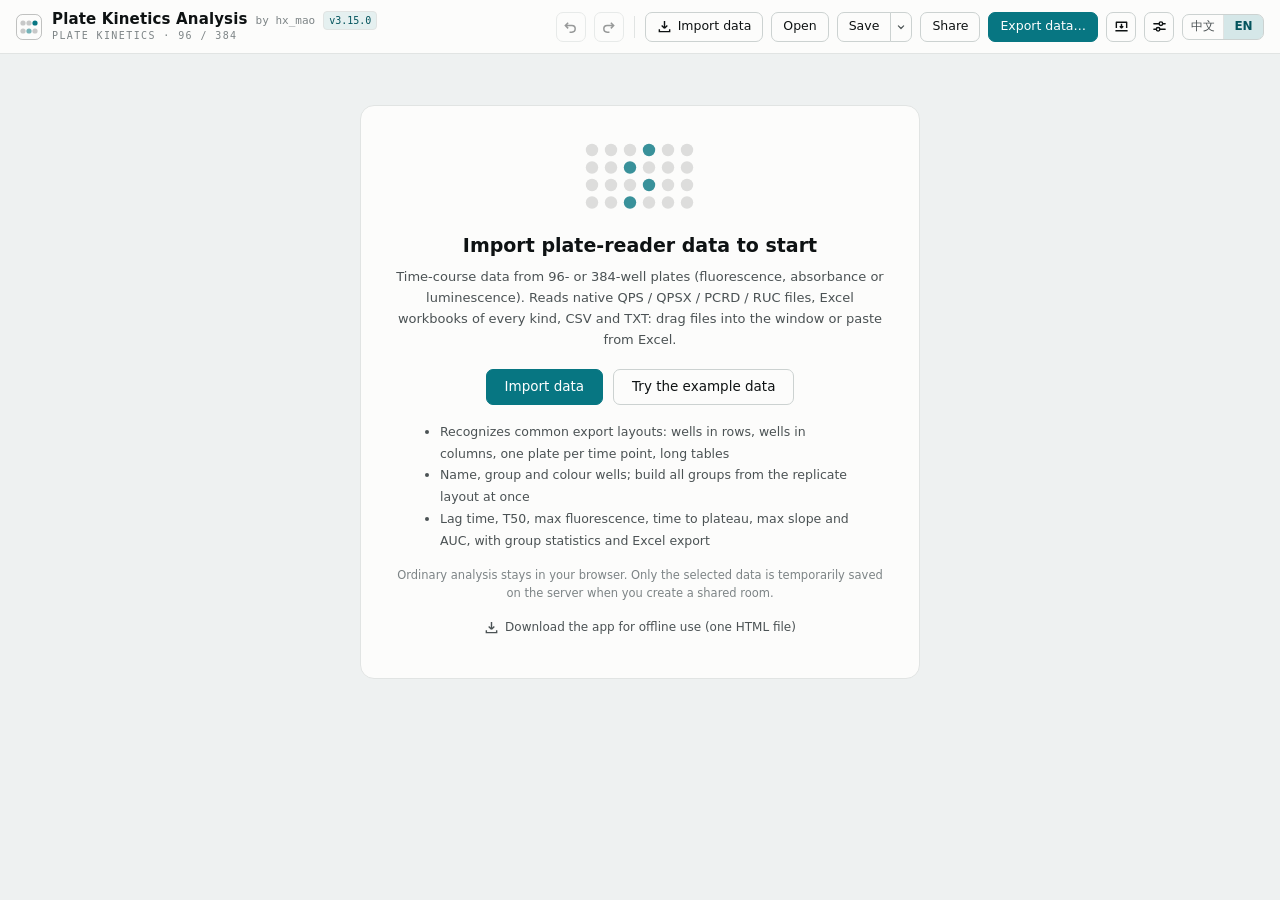
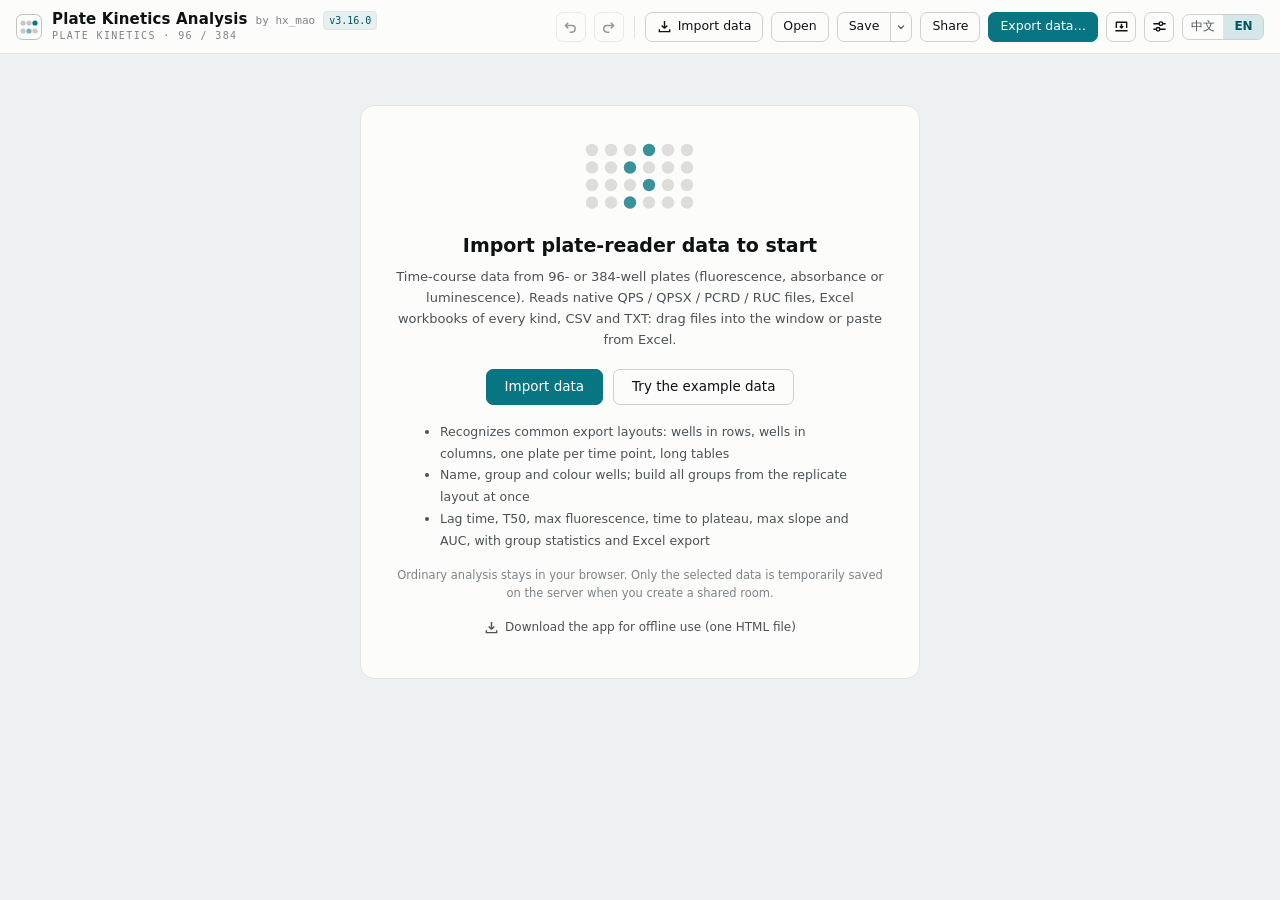
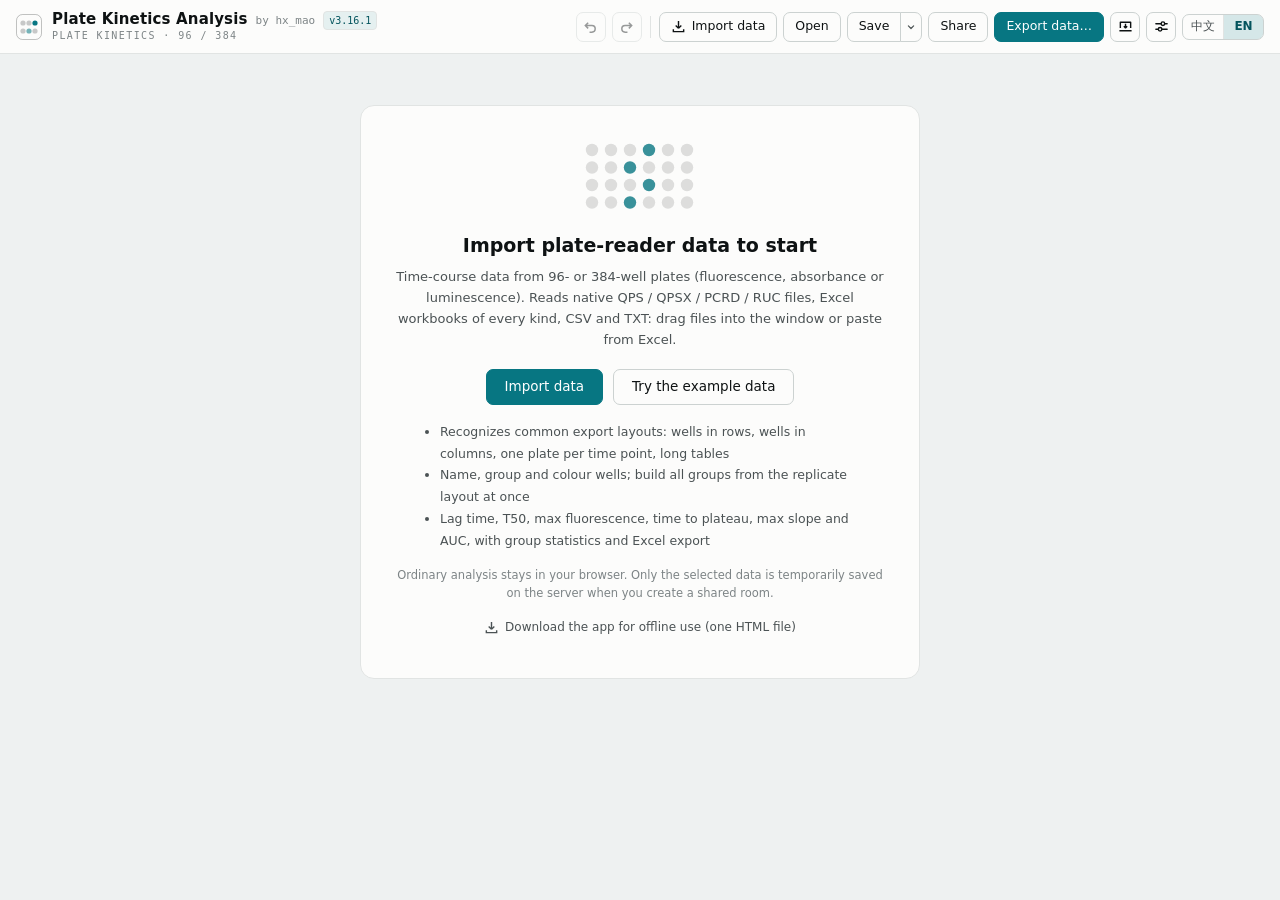
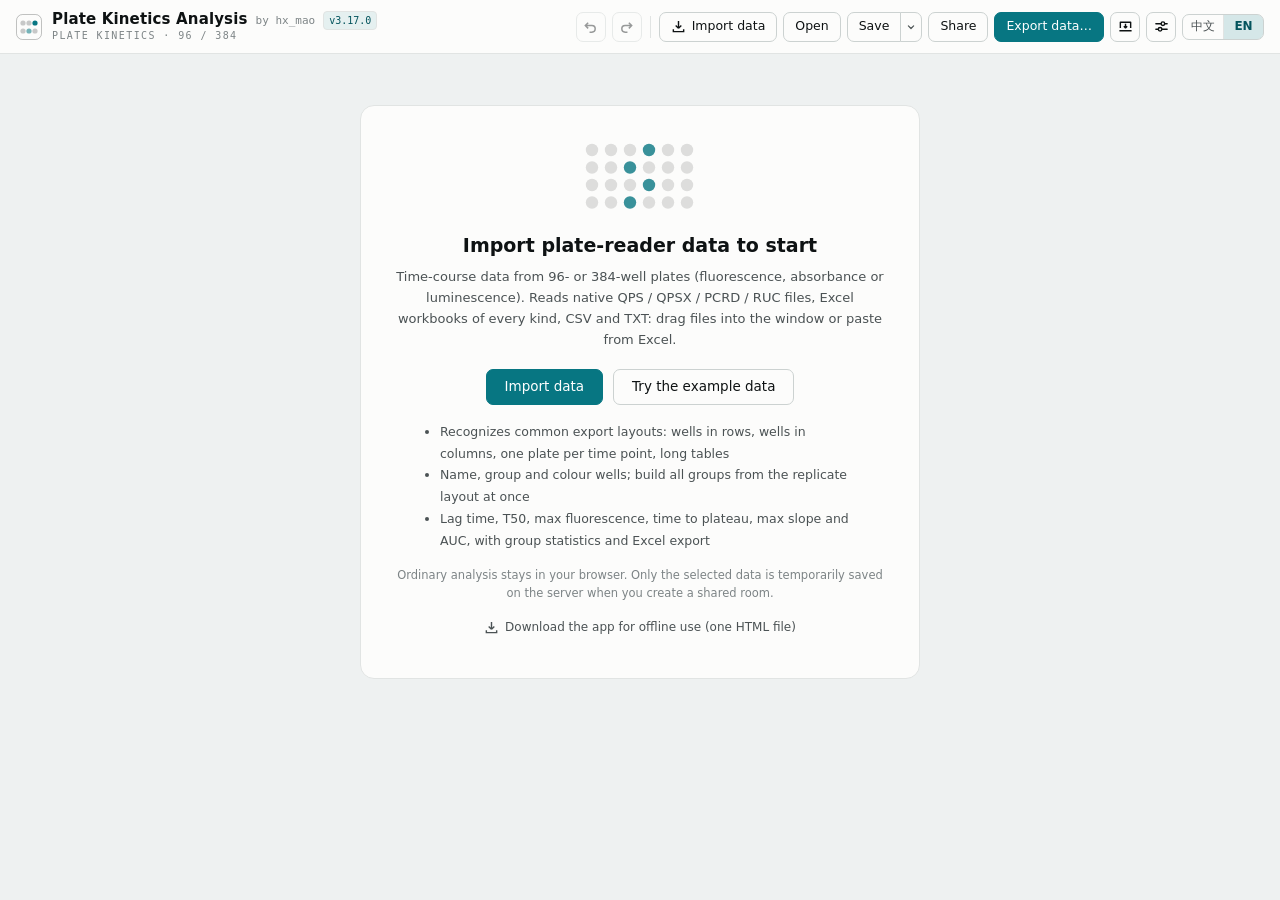
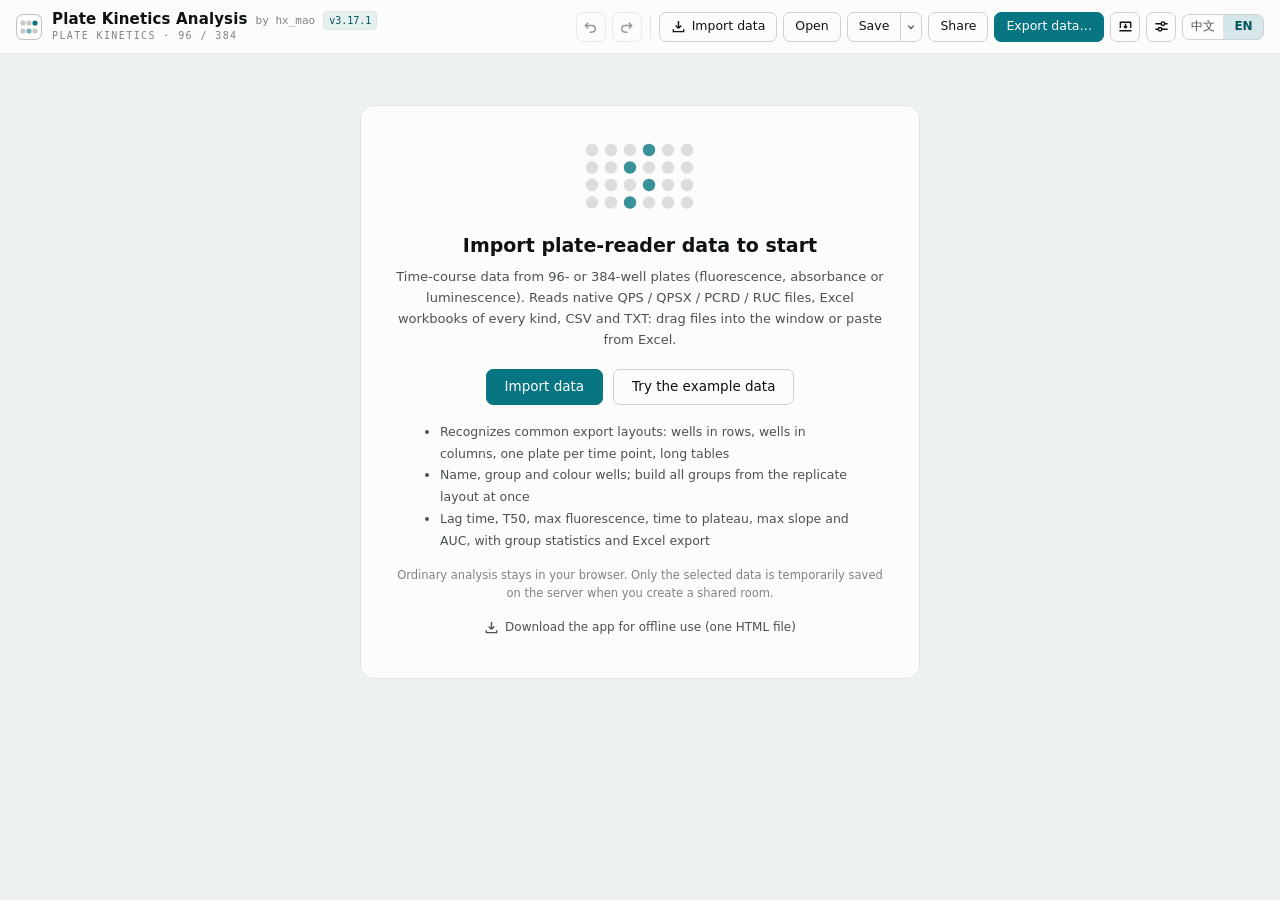
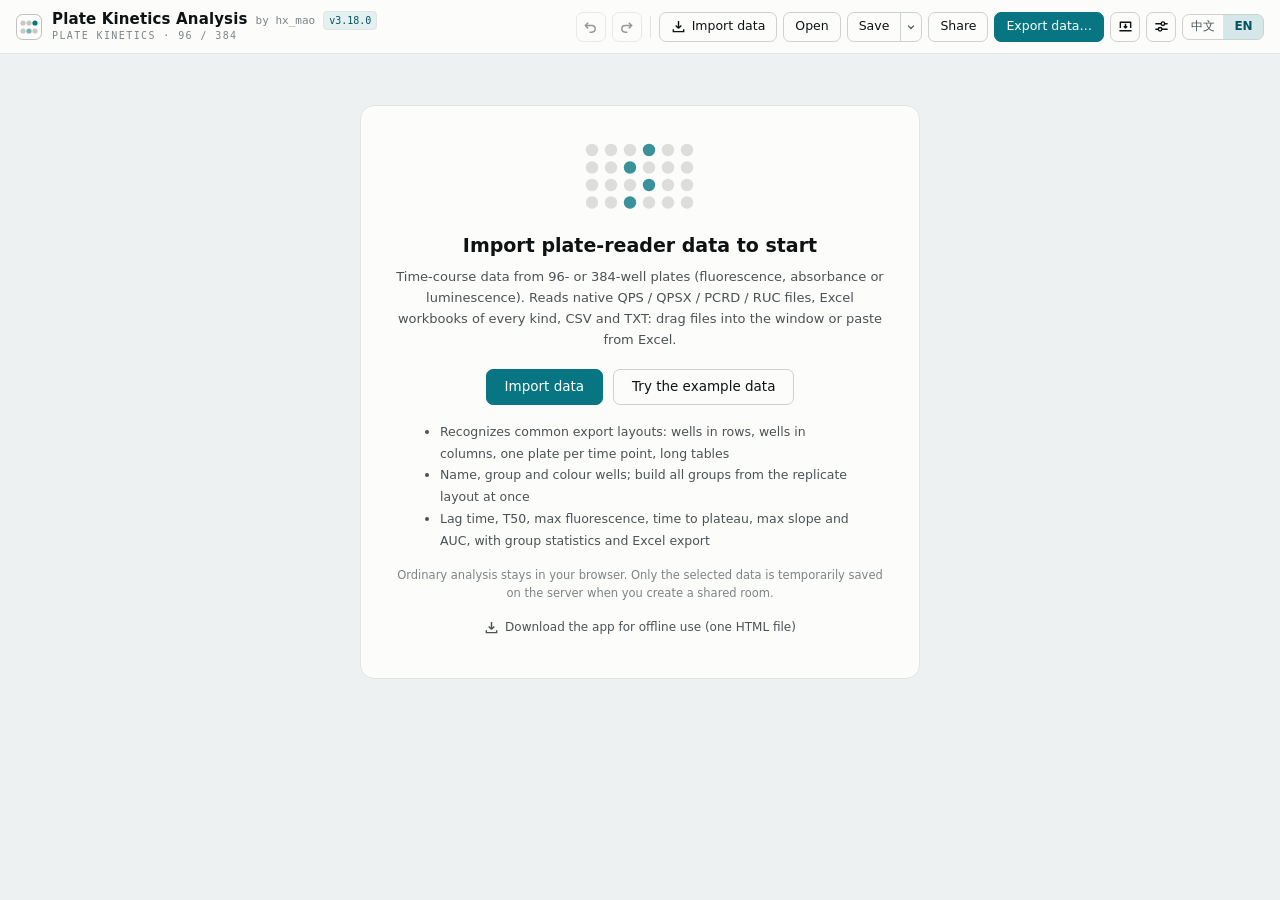
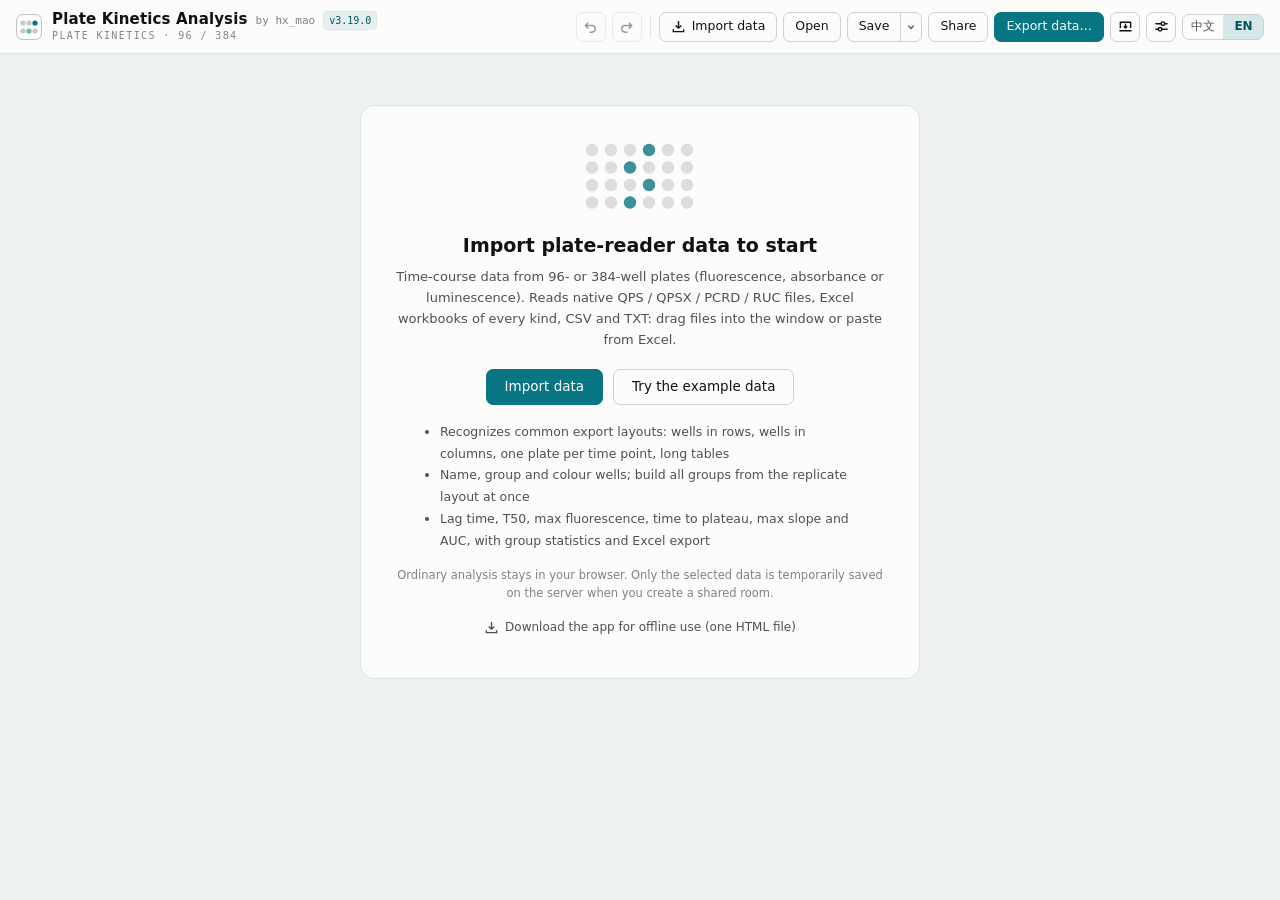
